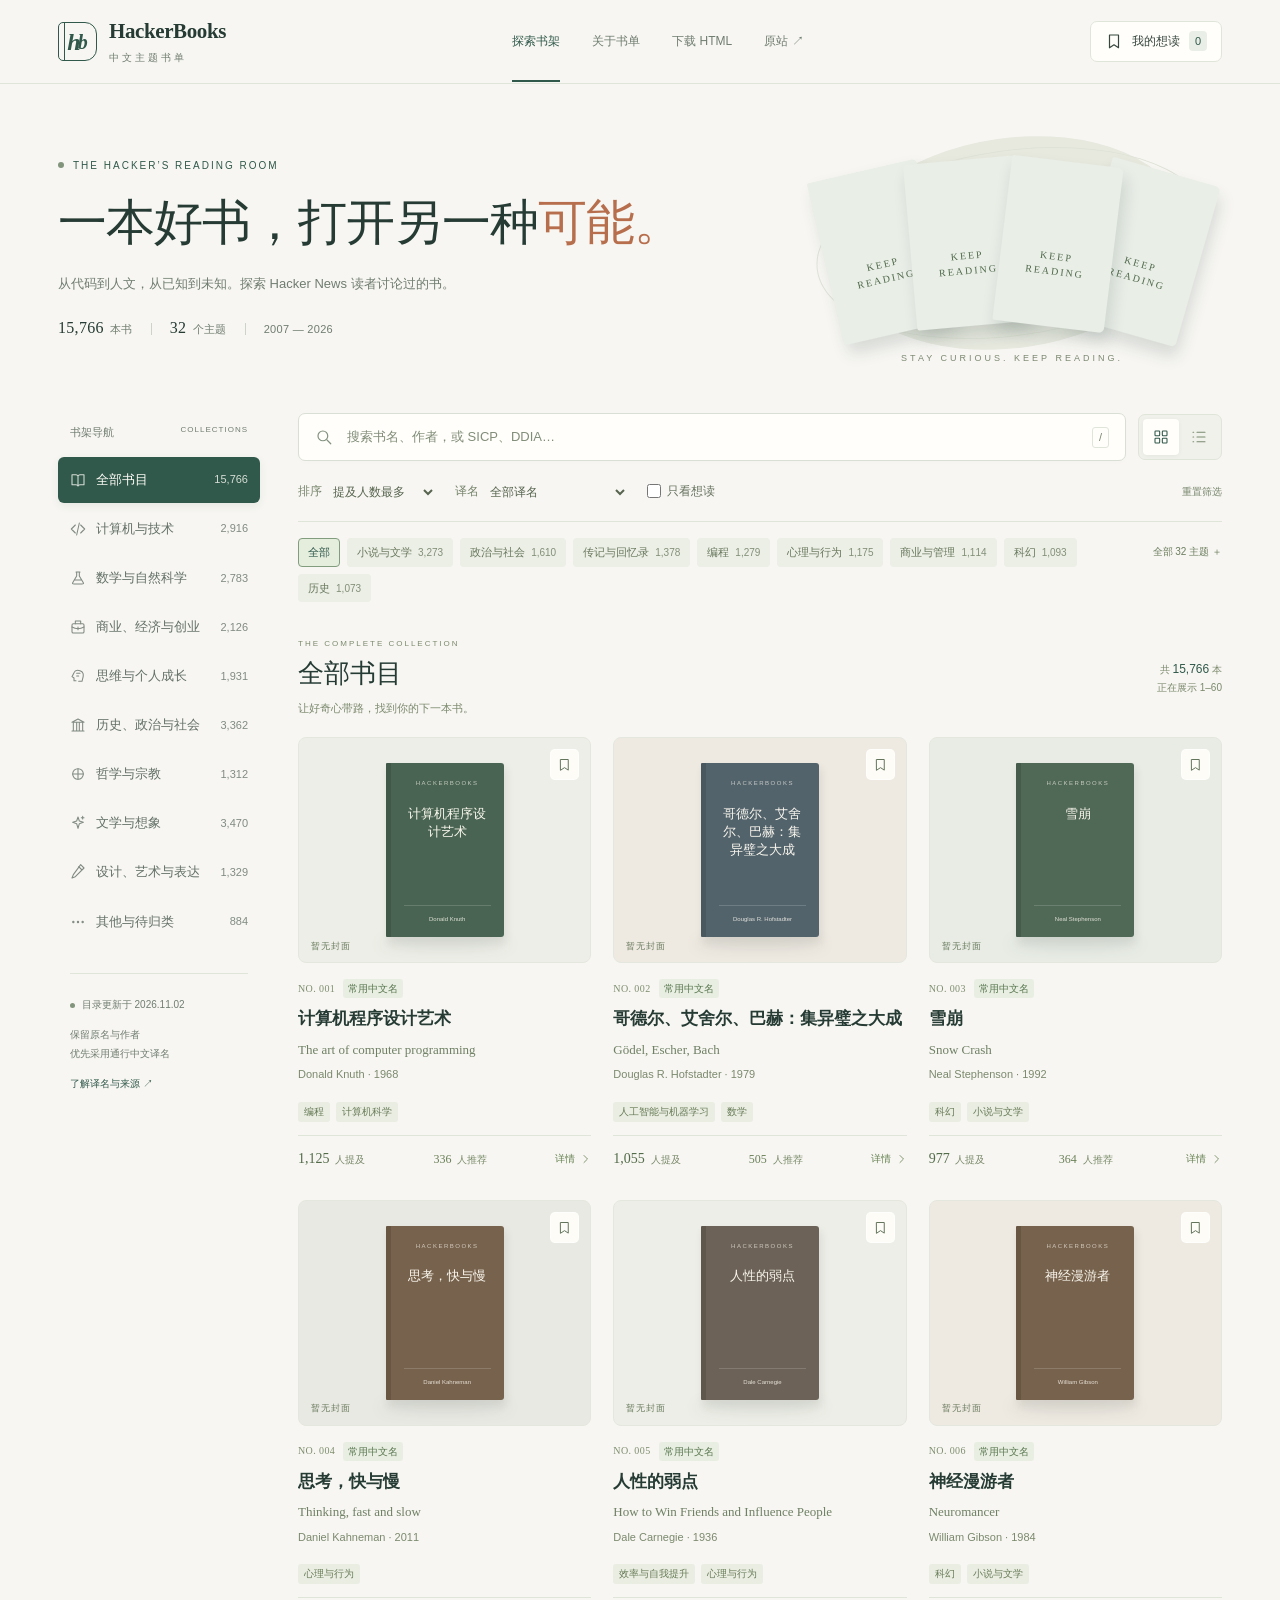
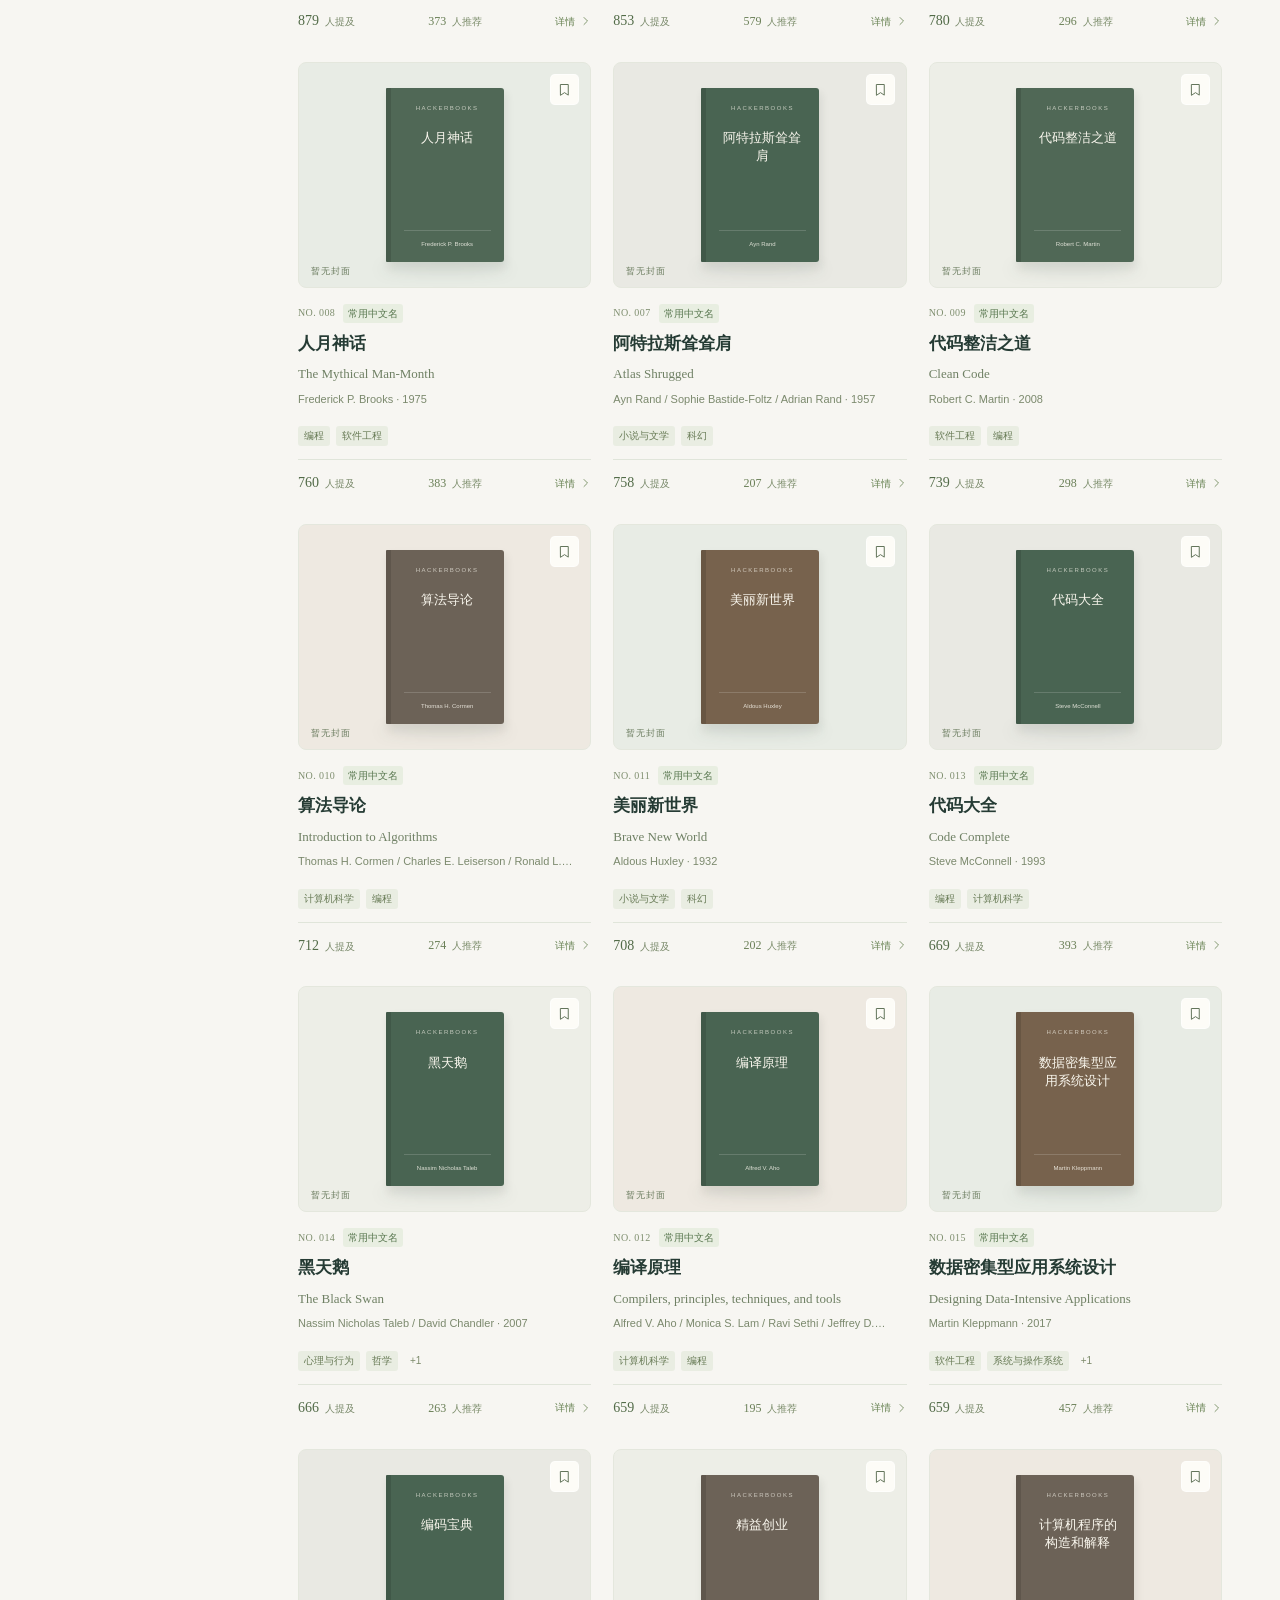
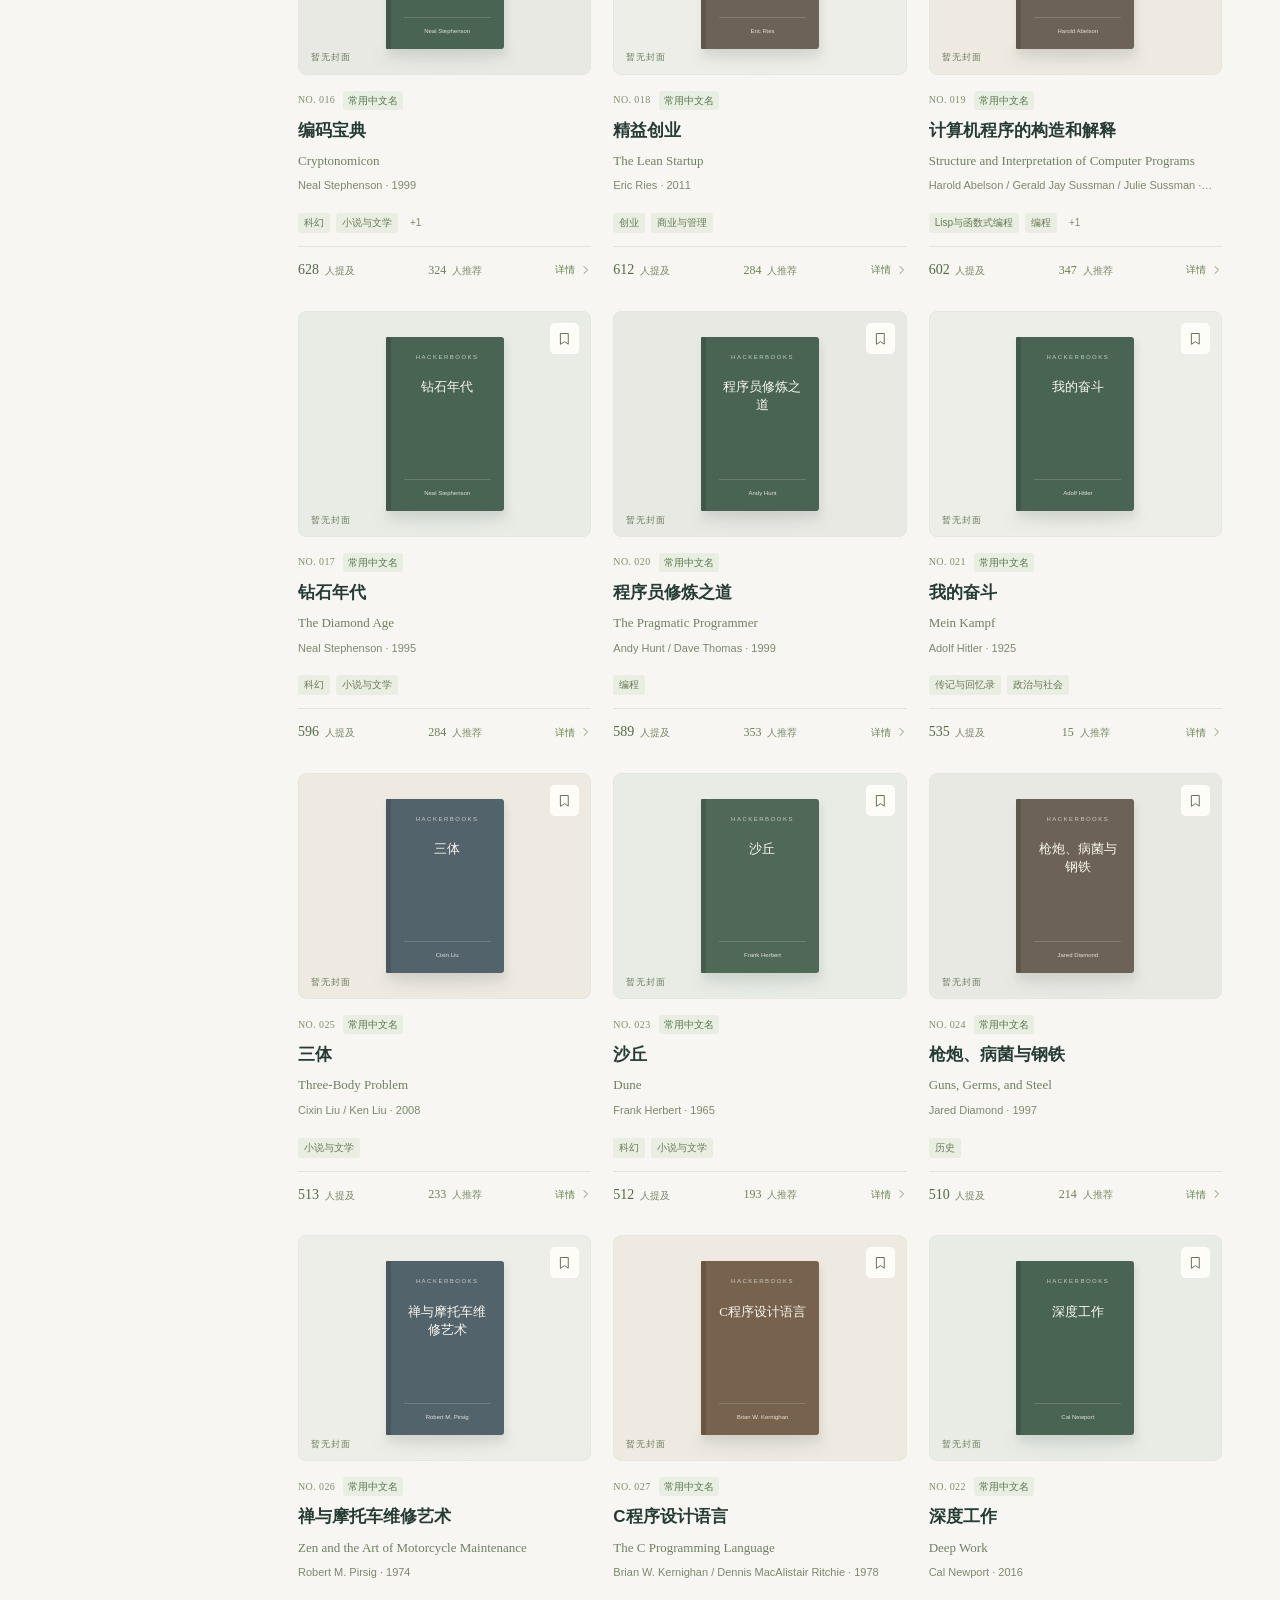
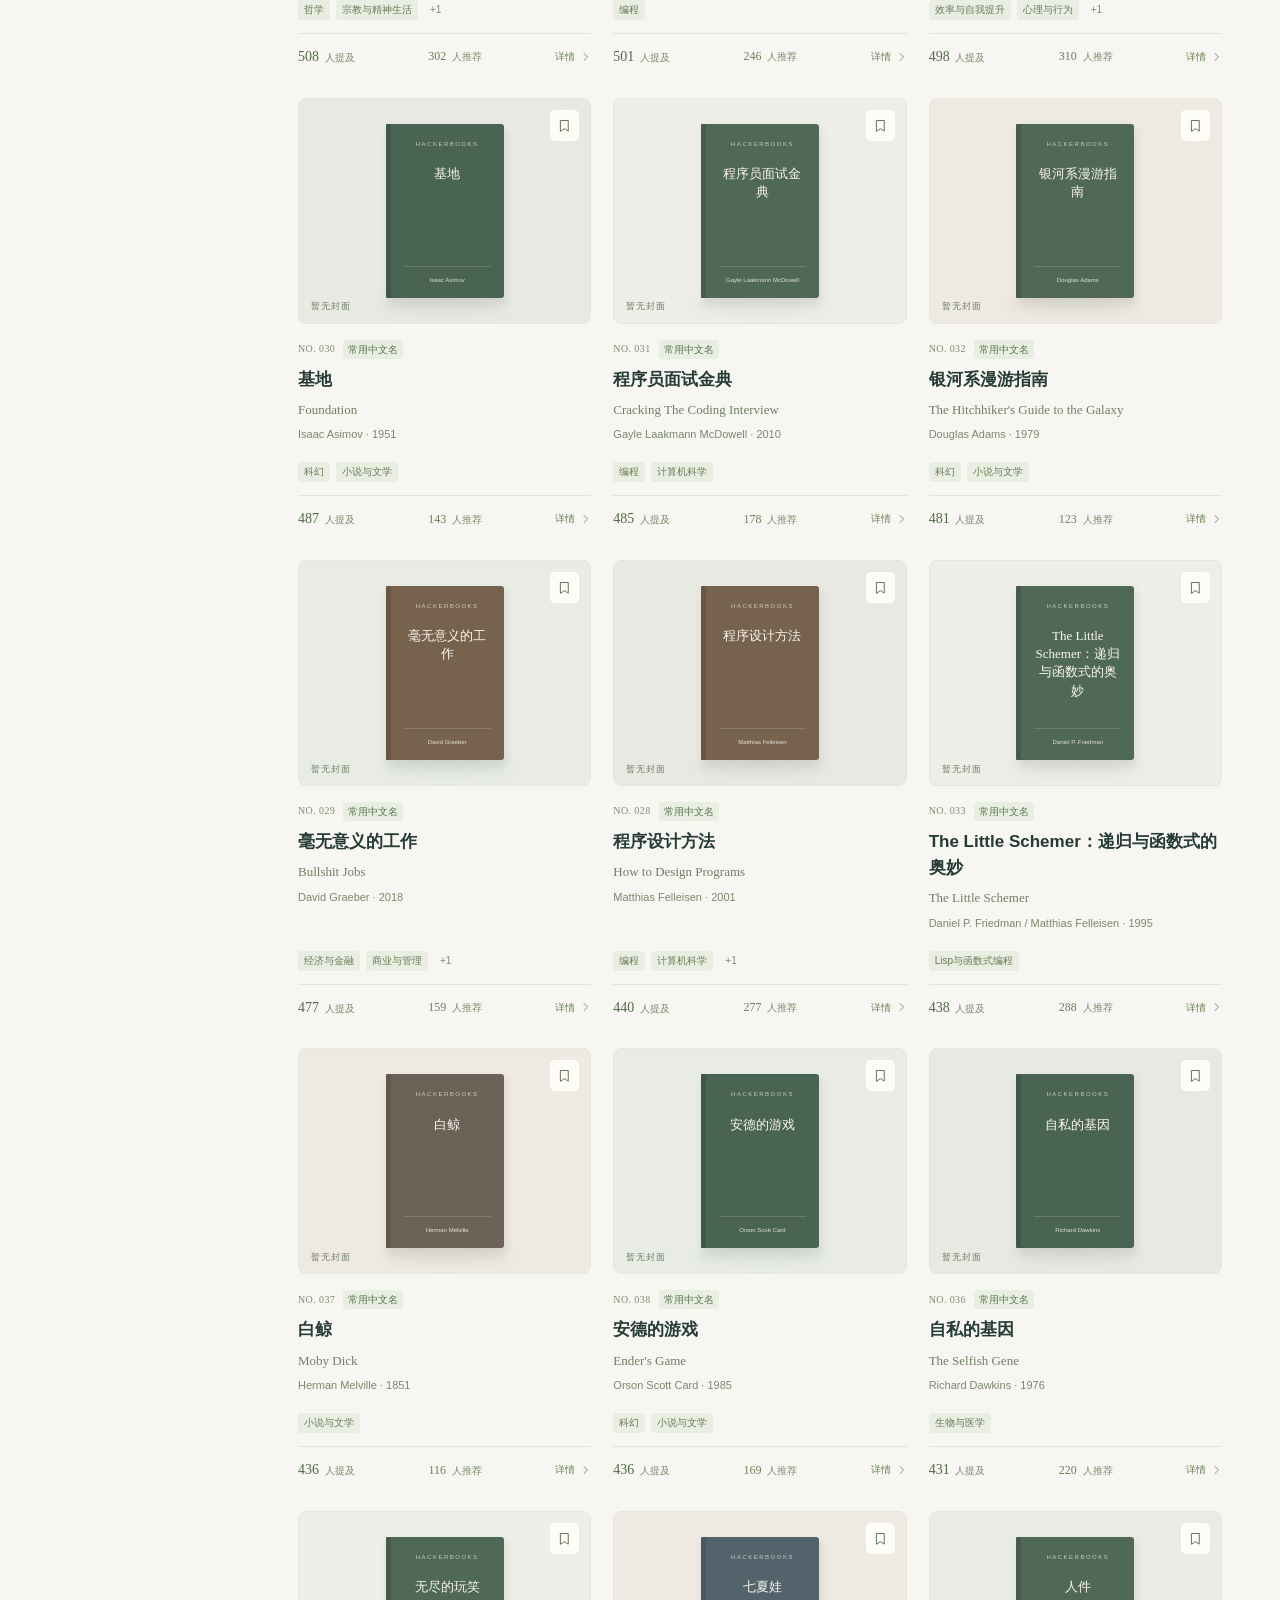
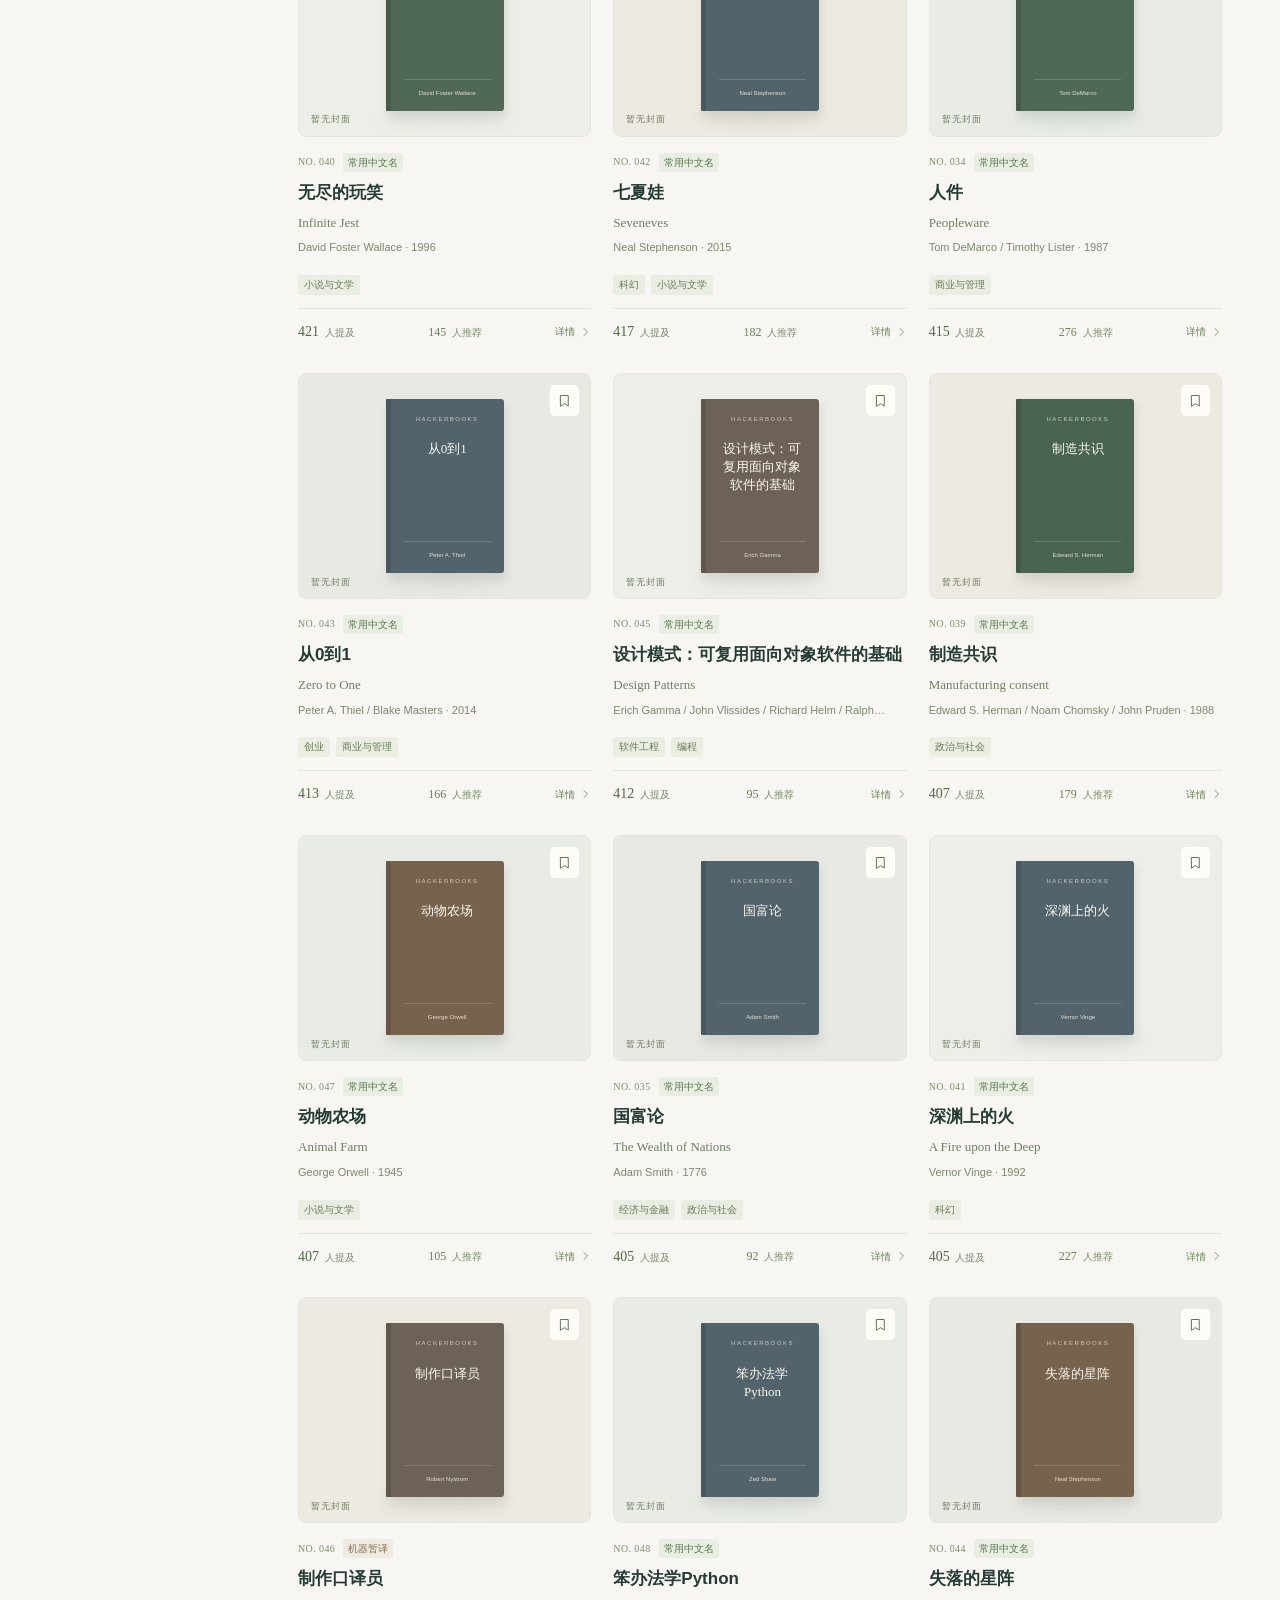
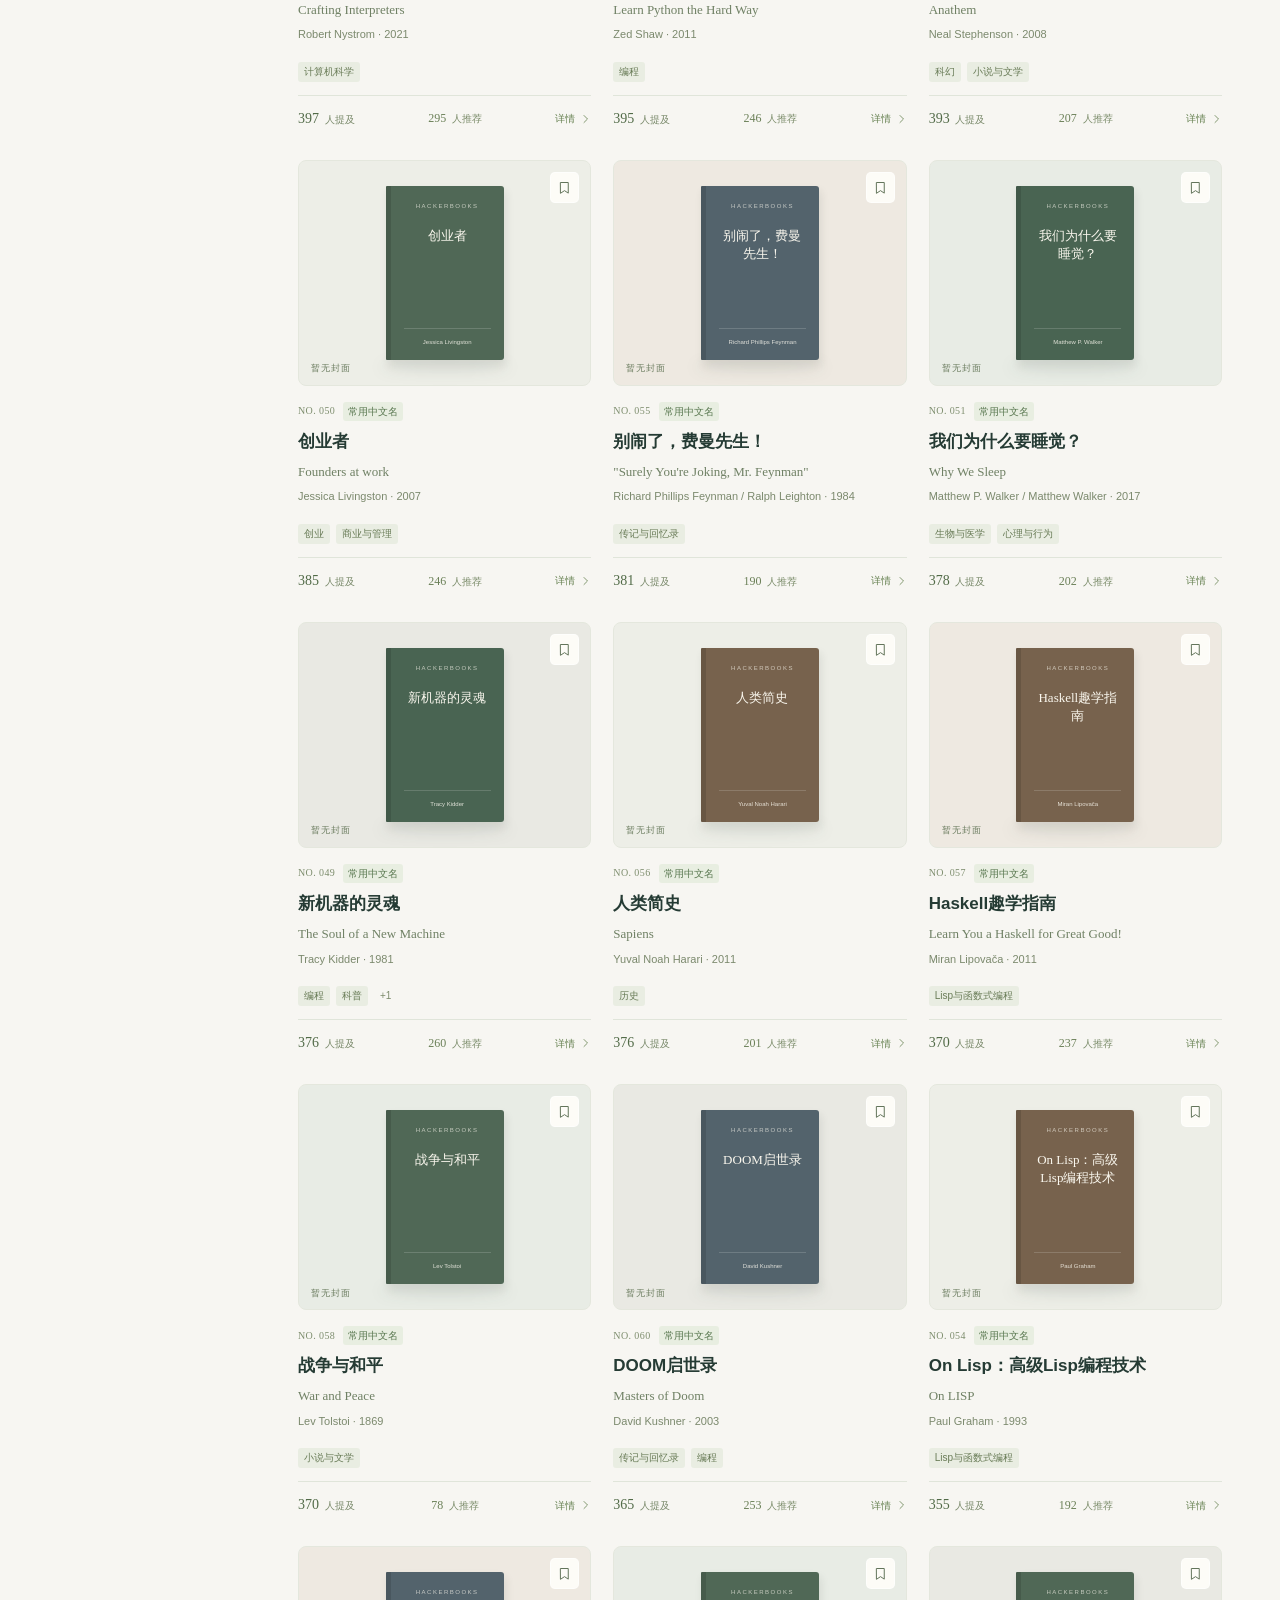
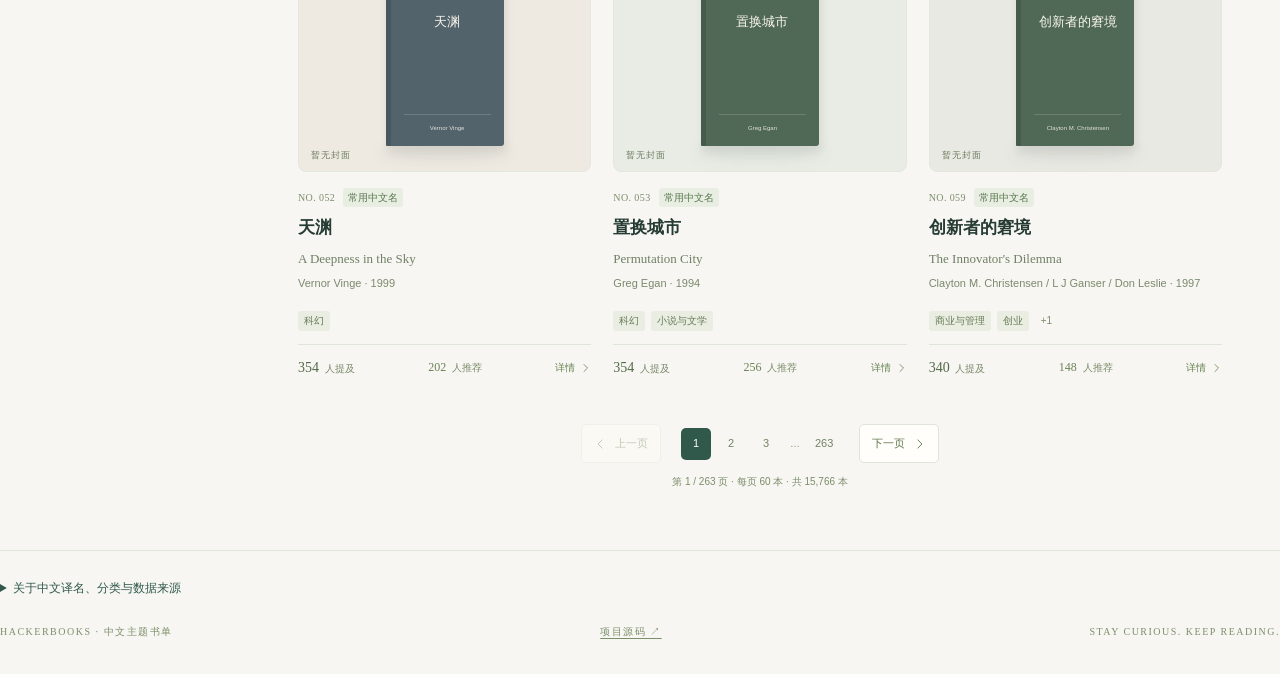
==== docs/index.html @ 215fb0c7 "Publish HackerBooks Chinese reading room and Pages site" ====
<!doctype html>
<html lang="zh-CN"><head><meta charset="utf-8"><meta name="viewport" content="width=device-width,initial-scale=1"><meta name="theme-color" content="#f7f6f2"><meta name="description" content="15,766 本书、32 个主题，保留原名与作者的中文书架。支持封面浏览、中英文搜索和想读清单。"><link rel="canonical" href="https://passionyoungz.github.io/HackerBooks/"><link rel="icon" href="./assets/favicon.svg" type="image/svg+xml"><meta property="og:type" content="website"><meta property="og:locale" content="zh_CN"><meta property="og:site_name" content="HackerBooks 中文主题书单"><meta property="og:title" content="HackerBooks · 中文主题书单"><meta property="og:description" content="从代码到人文，让好奇心带路。15,766 本书，32 个主题，原名对照、封面、搜索与想读清单。"><meta property="og:url" content="https://passionyoungz.github.io/HackerBooks/"><meta property="og:image" content="https://passionyoungz.github.io/HackerBooks/assets/cover.png"><meta property="og:image:alt" content="HackerBooks 中文主题书单：从代码到人文，让好奇心带路。"><meta name="twitter:card" content="summary_large_image"><meta name="twitter:title" content="HackerBooks · 中文主题书单"><meta name="twitter:description" content="从代码到人文，让好奇心带路。15,766 本书，32 个主题。"><meta name="twitter:image" content="https://passionyoungz.github.io/HackerBooks/assets/cover.png"><title>HackerBooks · 中文主题书单</title><style>:root{color-scheme:light;--paper:#f7f6f2;--surface:#fffefa;--ink:#253b34;--text:#37463f;--muted:#707d70;--line:#e0e5da;--green:#30594b;--soft:#e9eee7;--accent:#b76e4c;--serif:Georgia,"Noto Serif SC","Songti SC","SimSun",serif;--sans:"Segoe UI","Microsoft YaHei","PingFang SC",sans-serif}*{box-sizing:border-box}html{scroll-padding-top:100px;scroll-behavior:smooth}body{margin:0;background:var(--paper);color:var(--text);font:14px/1.7 var(--sans);-webkit-font-smoothing:antialiased}button,input,select{font:inherit}button{cursor:pointer;color:inherit}button,a,input,select{touch-action:manipulation}button:focus-visible,a:focus-visible,input:focus-visible,select:focus-visible,summary:focus-visible{outline:3px solid #b17950;outline-offset:4px}button:disabled{cursor:default}a{color:inherit;text-decoration:none}a:hover{color:var(--accent)}svg{width:18px;height:18px;fill:none;stroke:currentColor;stroke-width:1.6;stroke-linecap:round;stroke-linejoin:round;display:block}.sr,.skip:not(:focus){position:absolute;width:1px;height:1px;overflow:hidden;clip:rect(0,0,0,0)}.skip:focus{position:fixed;top:10px;left:10px;background:var(--surface);padding:12px;z-index:30}[hidden],.hidden{display:none!important}.topbar{height:84px;border-bottom:1px solid var(--line);background:#f7f6f2f2;position:sticky;top:0;z-index:10;backdrop-filter:blur(14px)}.topbar-inner{max-width:1500px;padding:0 58px;height:100%;margin:auto;display:flex;align-items:center;justify-content:space-between;gap:24px}.brand{display:flex;align-items:center;gap:12px;color:var(--ink);font:600 21px/1.2 Georgia,serif;letter-spacing:-.4px}.brand small{display:block;font:10px/1.2 var(--sans);letter-spacing:3px;color:var(--muted);margin-top:7px}.brand-mark{height:39px;width:39px;border:1.5px solid var(--green);border-radius:5px 12px 12px 5px;display:grid;place-content:center;position:relative;font-size:24px;font-style:italic;letter-spacing:-5px;padding-right:5px;color:var(--green)}.brand-mark span{font-size:20px}.brand-mark:before{content:"";position:absolute;left:5px;top:0;height:100%;border-left:1px solid var(--green)}.header-links{display:flex;gap:32px;font-size:12px;align-self:stretch;align-items:center;color:var(--muted)}.header-links a{position:relative}.nav-current{color:var(--green)}.nav-current:after{content:"";height:2px;background:var(--green);position:absolute;bottom:-30px;left:0;right:0}.reading-button{display:flex;align-items:center;gap:9px;border:1px solid var(--line);border-radius:7px;padding:9px 14px;background:var(--surface);font-size:12px;white-space:nowrap}.reading-button>span:last-child{color:var(--green);background:var(--soft);padding:0 6px;border-radius:4px;font:11px/20px var(--sans)}.reading-button[aria-pressed=true]{background:var(--soft);border-color:#a8baab}.hero{max-width:1500px;margin:auto;padding:46px 58px 40px;display:grid;grid-template-columns:1fr 420px;gap:28px;align-items:center;overflow:hidden}.eyebrow{display:flex;align-items:center;gap:9px;color:var(--green);font-size:10px;letter-spacing:2px}.live-dot,.small-dot{display:inline-block;width:6px;height:6px;background:#82947b;border-radius:100%}h1{font:400 clamp(38px,3.8vw,56px)/1.25 var(--serif);letter-spacing:-1px;margin:19px 0 18px;color:var(--ink)}h1 br{display:none}h1>span{color:var(--accent)}.hero p{color:var(--muted);font-size:13px;line-height:1.9;margin:0}.mobile-break{display:none}.hero-meta{display:flex;align-items:center;gap:18px;color:var(--muted);margin-top:23px;font-size:11px;letter-spacing:.3px}.hero-meta b{font:400 16px Georgia,serif;color:var(--ink);margin-right:3px}.hero-meta i{height:12px;border-left:1px solid #cdd3c9}.hero-art{height:236px;position:relative;display:flex;align-items:center;justify-content:center;isolation:isolate;padding-bottom:10px}.art-orbit{position:absolute;width:350px;height:210px;background:#e7e9df;border-radius:50%;transform:rotate(-8deg);z-index:-2}.art-orbit:before{content:"";position:absolute;inset:12px -22px;border:1px solid #dfe3d7;border-radius:50%}.hero-volume{position:absolute;width:112px;height:166px;bottom:31px;box-shadow:4px 10px 16px #243a3426;border-radius:2px 5px 5px 2px;overflow:hidden;background:var(--soft)}.hero-volume img{width:100%;height:100%;object-fit:cover}.hero-volume:nth-last-child(4){transform:translateX(-132px) rotate(-13deg);z-index:0}.hero-volume:nth-last-child(3){transform:translateX(-46px) rotate(-5deg);z-index:2;bottom:40px}.hero-volume:nth-last-child(2){transform:translateX(46px) rotate(7deg);z-index:3;bottom:39px}.hero-volume:nth-last-child(1){transform:translateX(132px) rotate(16deg);z-index:1}.art-caption{position:absolute;bottom:0;font-size:9px;letter-spacing:3px;color:#7d8972}.library-layout{max-width:1500px;margin:auto;padding:0 58px 60px;display:grid;grid-template-columns:202px minmax(0,1fr);gap:38px}.library-layout>*{min-width:0}.sidebar{position:sticky;top:110px;align-self:start;padding-top:17px}.side-label{display:flex;justify-content:space-between;font-size:11px;color:var(--muted);margin-bottom:15px;padding:0 12px}.side-label span{font-size:8px;letter-spacing:1px}.group-btn{border:0;background:transparent;width:100%;display:flex;align-items:center;gap:10px;padding:12px;border-radius:6px;text-align:left;font-size:12px;margin:3px 0;color:#637067;transition:background .18s,color .18s}.group-btn svg{width:16px;height:16px;opacity:.8;flex-shrink:0}.group-btn span{flex:1;white-space:nowrap}.group-btn small{font-size:10px;opacity:.8}.group-btn:hover{background:#edf0e8;color:var(--green)}.group-btn[aria-pressed=true]{background:var(--green);color:#fffdf8;box-shadow:0 3px 9px #30594b15}.sidebar-bottom{margin:28px 12px 0;padding-top:22px;border-top:1px solid var(--line);font-size:10px;color:var(--muted)}.sidebar-bottom .small-dot{width:5px;height:5px;margin-right:4px}.sidebar-bottom p{margin:12px 0;line-height:1.9}.sidebar-bottom a{color:var(--green)}.toolbar{padding-top:7px}.search-row{display:flex;gap:12px;align-items:center}.search-wrap{display:flex;align-items:center;gap:12px;border:1px solid #d9dfd4;background:var(--surface);padding:0 16px;height:48px;border-radius:7px;flex:1;min-width:0;box-shadow:0 2px 6px #293b2c03}.search-wrap:focus-within{border-color:#91a790;box-shadow:0 0 0 3px #c9d6c333}.search-wrap>span{color:#82917f}.search-wrap input{width:100%;min-width:0;border:0;outline:0;background:transparent;color:var(--ink);font-size:13px}.search-wrap input::placeholder{color:#818d78}.search-wrap kbd{padding:0 6px;border:1px solid var(--line);border-radius:3px;font:11px/19px var(--sans);color:#78866d}.view-switch{border:1px solid var(--line);padding:4px;border-radius:7px;display:flex;background:#f0f1eb;gap:2px;flex-shrink:0}.view-switch button{width:36px;height:36px;border:0;border-radius:4px;display:grid;place-items:center;background:transparent;color:#7b8970}.view-switch button[aria-pressed=true]{background:var(--surface);color:var(--green);box-shadow:0 1px 4px #253b3410}.view-switch svg{width:16px;height:16px}.filter-row{display:flex;gap:19px;align-items:center;flex-wrap:wrap;padding:16px 0 15px;border-bottom:1px solid var(--line)}.select-wrap{display:flex;gap:7px;align-items:center;font-size:11px;color:#76846b}.select-wrap select{max-width:220px;border:0;background:transparent;color:#57654f;padding:5px 15px 5px 0;font-size:11px;cursor:pointer}.saved-filter{font-size:11px;display:flex;align-items:center;gap:6px;cursor:pointer;color:#66725e}.saved-filter input{width:14px;height:14px;accent-color:var(--green);margin:0}.reset{margin-left:auto;font-size:10px;color:#77866c;border:0;background:transparent;padding:6px 0}.topic-bar{display:flex;align-items:start;gap:10px;padding:16px 0 6px}.topics{display:flex;gap:7px;flex-wrap:wrap;flex:1;min-width:0}.chip{border:1px solid transparent;background:#ecefe6;border-radius:4px;padding:4px 9px;white-space:nowrap;font-size:10px;color:#69785d;transition:background .15s}.chip span{font-size:9px;margin-left:3px;opacity:.8}.chip:hover{background:#e0e6d9;color:var(--green)}.chip[aria-pressed=true]{border-color:#829c7e;background:#e5eddd;color:var(--green)}.expand-topics{font-size:10px;color:#6b7d5d;white-space:nowrap;border:0;background:transparent;flex-shrink:0;padding:5px 0}.section-head{display:flex;align-items:center;justify-content:space-between;gap:18px;padding:29px 0 20px}.section-kicker{font-size:8px;letter-spacing:2px;color:#7c8b6e;margin-bottom:6px}.section-head h2{font:400 26px/1.3 var(--serif);color:var(--ink);margin:0}.section-head p{font-size:11px;color:#7b896d;margin:8px 0 0}.result-meta{font-size:10px;color:#7b896c;text-align:right}.result-meta b{font-weight:500;color:var(--green);font-size:12px}.grid{display:grid;grid-template-columns:repeat(3,minmax(0,1fr));gap:29px 22px}.book{min-width:0;display:flex;flex-direction:column;position:relative}.cover-stage{height:226px;background:#edeee7;border:1px solid #e4e7dd;border-radius:8px;position:relative;display:grid;place-items:center;margin-bottom:16px;isolation:isolate;overflow:hidden}.book:nth-child(4n+2) .cover-stage{background:#eee9e1}.book:nth-child(4n+3) .cover-stage{background:#e8ece5}.book:nth-child(4n) .cover-stage{background:#e9e9e3}.cover-stage:after{content:"";position:absolute;width:130px;height:8px;bottom:14px;background:#243b3420;filter:blur(7px);border-radius:100%;z-index:-1}.cover-open{width:100%;height:100%;display:grid;place-items:center;border:0;background:transparent;padding:23px;position:relative}.cover-frame{display:block;height:180px;max-width:145px;position:relative;transition:transform .24s ease;filter:drop-shadow(3px 6px 4px #202d332a)}.cover-frame img{display:block;height:100%;max-width:100%;width:auto;object-fit:contain;border-radius:1px 3px 3px 1px}.cover-open:hover .cover-frame{transform:translateY(-5px) rotate(-2deg)}.cover-open:focus-visible{outline-offset:-5px}.cover-missing{width:118px;height:174px;border-radius:1px 3px 3px 1px;background:var(--cover-color,#496452);color:#faf7ee;display:flex;flex-direction:column;padding:17px 13px 13px;border-left:5px solid #00000020;box-shadow:2px 5px 8px #23322b1a}.cover-missing:before{content:"HACKERBOOKS";font:6px/1.2 var(--sans);letter-spacing:1.5px;opacity:.7}.cover-missing strong{font:400 13px/1.4 var(--serif);overflow-wrap:anywhere;display:-webkit-box;-webkit-box-orient:vertical;-webkit-line-clamp:5;overflow:hidden;margin-top:17px}.cover-missing span{font-size:6px;line-height:1.5;margin-top:auto;padding-top:9px;border-top:1px solid #ffffff30;display:-webkit-box;-webkit-box-orient:vertical;-webkit-line-clamp:2;overflow:hidden;opacity:.85}.placeholder-label{position:absolute;left:12px;bottom:8px;color:#6b7c5f;font-size:9px;letter-spacing:1px}.save{position:absolute;top:11px;right:11px;width:29px;height:31px;border:1px solid #ffffff90;border-radius:5px;display:grid;place-items:center;background:#fffefae0;color:#63755b;z-index:2;transition:background .15s,transform .15s}.save:hover{background:var(--surface);transform:translateY(-1px)}.save svg{width:15px;height:15px}.save[aria-pressed=true]{background:var(--green);border-color:var(--green);color:#fff}.save[aria-pressed=true] svg{fill:currentColor;fill-opacity:.25}.book-top{display:flex;align-items:center;gap:8px;margin-bottom:8px;min-height:19px}.rank{font:10px/1 Georgia,serif;color:#7e8e6e;letter-spacing:.4px}.status{font-size:9px;color:#58774f;padding:1px 5px;background:#e8eee1;border-radius:3px}.status.machine{color:#89734f;background:#efebe2}.status.retained{background:#e8e9e4;color:#738361}.book h3{font-size:16px;line-height:1.55;margin:0 0 7px;font-weight:600;color:var(--ink)}.title-button{padding:0;border:0;background:transparent;color:inherit;text-align:left;display:-webkit-box;-webkit-box-orient:vertical;-webkit-line-clamp:2;overflow:hidden;font:inherit;line-height:inherit}.title-button:hover{color:var(--accent)}.original{font:12px/1.5 Georgia,serif;color:#6f8064;display:-webkit-box;-webkit-box-orient:vertical;-webkit-line-clamp:2;overflow:hidden;margin:0 0 7px;overflow-wrap:anywhere}.author{font-size:10px;line-height:1.6;color:#7b896d;display:-webkit-box;-webkit-box-orient:vertical;-webkit-line-clamp:1;overflow:hidden;margin:0 0 11px;overflow-wrap:anywhere}.book-copy{display:flex;flex-direction:column;flex:1;min-width:0}.btags{display:flex;gap:6px;flex-wrap:wrap;margin-top:auto;padding-top:7px;padding-bottom:13px}.tag{font-size:9px;border:0;padding:1px 6px;background:#e9ede2;color:#687b56;border-radius:3px;line-height:1.8}.tag:hover{background:#dfe7d6;color:var(--green)}.tag.more{background:transparent;color:#7d8b6c}.stats{display:flex;gap:12px;align-items:center;justify-content:space-between;border-top:1px solid var(--line);padding-top:11px;font-size:9px;color:#79896a}.stats strong{font-family:Georgia,serif;font-size:13px;font-weight:400;color:#526b48;margin-right:3px}.stats .rec{font-size:9px;color:#7b8c6a;white-space:nowrap}.stats .rec strong{font-size:11px;color:#6c8159}.detail-link{border:0;background:transparent;font-size:10px;color:#658050;padding:0;display:flex;align-items:center;gap:4px}.detail-link svg{width:12px;height:12px}.list-mode{grid-template-columns:1fr;gap:0}.list-mode .book{display:grid;grid-template-columns:100px minmax(0,1fr);gap:24px;padding:22px 0;border-bottom:1px solid var(--line)}.list-mode .cover-stage{height:144px;margin:0}.list-mode .cover-frame{height:112px;max-width:77px}.list-mode .cover-open{padding:15px}.list-mode .cover-missing{height:112px;width:76px;padding:10px 8px;border-left-width:3px}.list-mode .cover-missing strong{font-size:9px;-webkit-line-clamp:4;margin-top:9px}.list-mode .cover-missing:before{font-size:4px}.list-mode .cover-missing span{font-size:4px}.list-mode .placeholder-label{font-size:6px;left:5px;bottom:3px}.list-mode .save{top:5px;right:5px;width:24px;height:25px}.list-mode h3{font-size:18px}.list-mode .original{-webkit-line-clamp:1}.list-mode .btags{padding-top:0;padding-bottom:7px}.list-mode .stats{padding-top:7px}.list-mode .book-copy{padding:2px 0}.pagination{display:flex;align-items:center;justify-content:center;gap:20px;margin:45px 0 10px}.pagination>button{display:flex;align-items:center;gap:7px;border:1px solid var(--line);border-radius:5px;background:var(--surface);padding:9px 12px;font-size:11px;color:#607650}.pagination>button:disabled{opacity:.35}.pagination svg{width:14px;height:14px}.page-numbers{display:flex;gap:5px;align-items:center}.page-numbers button{width:30px;height:32px;border:0;background:transparent;border-radius:5px;font-size:11px;color:#728361}.page-numbers button[aria-current=page]{background:var(--green);color:var(--surface)}.page-numbers>span{color:#8a9978;font-size:10px;padding:0 4px}.page-footnote{text-align:center;font-size:10px;color:#7c8d6b;margin:0}.empty{grid-column:1/-1;text-align:center;padding:75px 20px;color:var(--muted)}.empty svg{width:32px;height:32px;margin:auto;color:#859c73}.empty h3{font:400 23px/1.5 var(--serif);margin:20px 0 8px;color:var(--green)}.empty p{font-size:12px}.empty button{border:1px solid var(--line);background:var(--surface);border-radius:5px;padding:9px 18px;color:var(--green);font-size:12px;margin-top:10px}footer{border-top:1px solid var(--line);max-width:1384px;margin:auto;padding:27px 0 35px;color:#6c7e5c;font-size:11px}footer summary{color:var(--green);font-size:12px;cursor:pointer}footer p,footer li{max-width:1080px;line-height:1.9}footer a{text-decoration:underline;text-underline-offset:3px}.footer-actions{display:flex;gap:9px;flex-wrap:wrap;margin-top:20px}.utility{border:1px solid var(--line);background:transparent;padding:7px 12px;border-radius:5px;font-size:11px;color:var(--green)}.footer-actions label{cursor:pointer}.to-top{position:fixed;right:23px;bottom:25px;background:var(--surface);border:1px solid var(--line);color:var(--green);height:38px;width:38px;border-radius:50%;z-index:8;box-shadow:0 3px 12px #253b340a}.toast{position:fixed;bottom:25px;left:50%;transform:translateX(-50%);background:var(--green);color:#fffdf7;padding:12px 20px;border-radius:7px;font-size:12px;z-index:50;max-width:calc(100% - 32px);box-shadow:0 4px 18px #253b3420}dialog{padding:0;width:760px;max-width:calc(100% - 36px);max-height:calc(100dvh - 64px);border:1px solid var(--line);border-radius:13px;background:var(--surface);color:var(--text);box-shadow:0 25px 90px #172e3430;overflow:auto}dialog::backdrop{background:#18372f75;backdrop-filter:blur(4px)}.close-dialog{position:sticky;top:15px;float:right;margin:15px 15px -47px 0;background:#f7f6f2ed;border:1px solid var(--line);color:#6b805b;border-radius:50%;width:32px;height:32px;font-size:23px;line-height:1;z-index:2}.detail-layout{display:grid;grid-template-columns:225px minmax(0,1fr);gap:32px;padding:45px 36px}.detail-art{background:#eef0e8;min-height:300px;border-radius:7px;display:grid;place-items:center;align-self:start;padding:26px;position:relative}.detail-art .cover-frame{height:245px;max-width:180px}.detail-art .cover-missing{width:166px;height:243px;padding:22px}.detail-art .cover-missing strong{font-size:18px}.detail-body{min-width:0}.detail-body h2{font:400 25px/1.5 var(--serif);margin:12px 0;color:var(--ink);overflow-wrap:anywhere}.detail-body .original{display:block;font-size:14px;margin-bottom:12px}.detail-body .author{display:block;font-size:11px}.detail-body .btags{margin-top:16px}.detail-alias,.detail-note,.cover-note{font-size:11px;color:#718361;margin:15px 0;line-height:1.9}.detail-note{color:#927045}.detail-stats{padding:14px 0;border-top:1px solid var(--line);font-size:11px;color:#6f835e}.detail-stats strong{color:var(--green);font-size:17px;font-weight:500}.detail-actions{display:flex;gap:9px;flex-wrap:wrap;margin-top:8px}.detail-actions a,.detail-save{display:inline-flex;align-items:center;gap:7px;border:1px solid var(--line);border-radius:5px;padding:8px 11px;font-size:11px}.detail-save{background:var(--green);color:var(--surface);border-color:var(--green)}.detail-save svg{width:14px;height:14px}.cover-note{font-size:10px;padding-top:13px;border-top:1px solid var(--line)}.footer-signature{display:flex;justify-content:space-between;margin-top:25px;font:10px/1.5 Georgia,serif;letter-spacing:1.5px;color:#7c8f6b}
@media(min-width:1650px){.grid{grid-template-columns:repeat(4,minmax(0,1fr))}}@media(max-width:1200px){.topbar-inner,.hero{padding-left:36px;padding-right:36px}.library-layout{padding-left:36px;padding-right:36px;grid-template-columns:180px minmax(0,1fr);gap:28px}.hero{grid-template-columns:1fr 350px;gap:15px}h1 br{display:block}.hero-art{transform:scale(.9);transform-origin:right center}.grid{gap:25px 18px}.cover-stage{height:208px}.cover-frame{height:166px}.cover-missing{height:163px;width:110px}.book h3{font-size:15px}.group-btn{font-size:11px;padding:11px 9px;gap:8px}.header-links{gap:23px}footer{margin-left:36px;margin-right:36px}}@media(max-width:1000px){.grid{grid-template-columns:repeat(2,minmax(0,1fr))}.cover-stage{height:235px}.cover-frame{height:190px}.cover-missing{height:187px;width:128px}.filter-row{gap:9px 16px}.reset{margin-left:0}.hero{padding-top:32px;padding-bottom:32px}.hero-art{transform:scale(.82)}.hero-meta{gap:12px}.header-links{display:none}}@media(max-width:760px){.topbar{height:70px}.topbar-inner{padding:0 22px}.brand{font-size:19px}.brand-mark{width:33px;height:34px}.brand small{font-size:8px;letter-spacing:2px}.reading-button{font-size:11px;padding:8px 10px;gap:6px}.reading-button svg{width:15px;height:15px}.hero{padding:31px 22px 28px;grid-template-columns:minmax(0,1fr) 190px;gap:0}h1{font-size:36px;line-height:1.35;margin-top:15px;letter-spacing:-.6px}.eyebrow{font-size:8px;letter-spacing:1.4px}.hero p{font-size:11px}.hero-art{height:200px;transform:scale(.56);transform-origin:center center;margin:0 -55px 0 -30px}.hero-meta{font-size:9px;gap:10px;white-space:nowrap;margin-top:18px}.hero-meta b{font-size:13px}.hero-meta span:last-child,.hero-meta i:last-of-type{display:none}.hero-copy{position:relative;z-index:1}.library-layout{display:block;padding:0 22px 35px}.sidebar{position:static;padding:0}.side-label,.sidebar-bottom{display:none}.group-nav{display:flex;gap:7px;overflow-x:auto;margin:0 -22px;padding:0 22px 15px;scrollbar-width:thin}.group-btn{width:auto;flex-shrink:0;background:#eeefe8;margin:0;border:1px solid transparent;padding:8px 11px;border-radius:5px;gap:6px;font-size:11px}.group-btn svg{display:none}.group-btn small{font-size:9px}.toolbar{padding-top:5px}.search-wrap{height:46px;padding:0 12px}.search-wrap input{font-size:14px}.search-wrap kbd{display:none}.view-switch button{width:31px;height:32px}.view-switch{padding:3px}.filter-row{padding:12px 0;gap:5px 15px}.select-wrap,.select-wrap select,.saved-filter{font-size:10px}.select-wrap select{max-width:150px;padding-right:5px}.reset{margin-left:auto}.topic-bar{padding-top:12px}.topics{flex-wrap:nowrap;overflow-x:auto;scrollbar-width:thin;padding-bottom:6px}.topics.expanded{flex-wrap:wrap;overflow:visible}.chip{flex-shrink:0}.expand-topics{font-size:9px;padding-top:5px}.section-head{padding:24px 0 18px}.section-head h2{font-size:24px}.section-kicker{font-size:7px}.section-head p{font-size:10px}.result-meta{font-size:9px}.grid{gap:25px 16px}.cover-stage{height:215px}.cover-frame{height:172px;max-width:130px}.cover-missing{height:170px;width:115px}.book h3{font-size:15px}.original{font-size:11px}.author{font-size:10px}.stats{gap:5px}.stats .rec{display:none}.pagination{gap:10px;margin-top:32px}.page-numbers{gap:2px}.page-numbers button{width:25px}.pagination>button{padding:8px;font-size:10px}.pagination svg{width:12px}footer{margin:0 22px;font-size:11px;padding-top:22px}.detail-layout{grid-template-columns:160px minmax(0,1fr);gap:22px;padding:42px 25px 25px}.detail-art{padding:20px;min-height:232px}.detail-art .cover-frame{height:192px;max-width:125px}.detail-art .cover-missing{width:125px;height:188px;padding:17px}.detail-art .cover-missing strong{font-size:15px}.detail-body h2{font-size:23px}.list-mode .book{grid-template-columns:90px minmax(0,1fr);gap:18px}.list-mode h3{font-size:16px}.list-mode .cover-stage{height:135px}.list-mode .cover-frame{height:107px;max-width:73px}}
@media(max-width:450px){.hero{grid-template-columns:minmax(0,1fr) 115px;padding-top:26px;padding-bottom:25px}.hero-art{transform:scale(.43);margin-left:-65px;margin-right:-70px;height:190px}.hero-copy{margin-right:-30px}.hero h1{font-size:33px}.eyebrow{font-size:7px;letter-spacing:1px}.hero p{font-size:11px;max-width:220px}.mobile-break{display:block}.hero-meta{font-size:10px;gap:9px}.brand{font-size:17px;gap:8px}.brand small{letter-spacing:1.5px}.topbar-inner{gap:10px}.reading-button{font-size:10px}.grid{gap:23px 13px}.cover-stage{height:190px;border-radius:6px;margin-bottom:12px}.cover-open{padding:18px}.cover-frame{height:151px;max-width:110px}.cover-missing{height:148px;width:100px;padding:14px 11px}.cover-missing strong{font-size:12px;margin-top:13px}.cover-missing span{font-size:5px}.cover-missing:before{font-size:5px}.save{top:8px;right:8px;width:26px;height:28px}.book h3{font-size:14px;margin-bottom:5px}.book-top{gap:5px;margin-bottom:7px;flex-wrap:wrap}.status{font-size:9px}.original{font-size:11px;margin-bottom:6px}.author{font-size:10px}.rank{font-size:9px}.btags{gap:4px;padding-bottom:9px}.tag{font-size:9px;padding-left:5px;padding-right:5px}.stats{font-size:9px;flex-wrap:wrap}.stats strong{font-size:12px}.detail-link{font-size:10px}.detail-link svg{width:10px}.section-head p{max-width:225px}.section-head{gap:10px}.filter-row{gap:3px 9px}.select-wrap{gap:3px}.select-wrap select{max-width:140px}.reset{font-size:10px}.saved-filter{font-size:10px;gap:4px}.search-row{gap:8px}.search-wrap{gap:8px}.search-wrap input{font-size:12px}.view-switch button{width:27px}.pagination>button span:not([data-icon]){display:none}.page-numbers button{width:27px}.detail-layout{display:block;padding:46px 24px 25px}.detail-art{width:180px;min-height:240px;margin:0 auto 25px;padding:22px}.detail-art .cover-frame{height:202px;max-width:139px}.detail-body h2{font-size:24px}.detail-body .btags{margin-top:13px}.list-mode .book{grid-template-columns:80px minmax(0,1fr);gap:16px}.list-mode .cover-stage{height:126px}.list-mode .cover-frame{height:100px;max-width:66px}.list-mode .cover-open{padding:12px}.list-mode h3{font-size:15px}.list-mode .save{width:21px;height:23px}.list-mode .save svg{width:12px;height:12px}.list-mode .book-top{margin-bottom:4px}.list-mode .original{font-size:11px}.list-mode .btags{padding-bottom:6px}}@media(max-width:350px){.hero-art{display:none}.hero{display:block}.hero h1 br{display:none}.hero h1{font-size:33px}.hero-copy{margin:0}.hero p{max-width:100%}.mobile-break{display:none}.hero-meta span:last-child,.hero-meta i:last-of-type{display:block}.cover-stage{height:165px}.cover-frame{height:132px;max-width:94px}.cover-missing{height:130px;width:88px}.cover-missing strong{font-size:10px}.reading-button{padding:7px}.reading-button svg{display:none}.topbar-inner,.hero{padding-left:18px;padding-right:18px}.library-layout{padding-left:18px;padding-right:18px}.result-meta{max-width:70px}.group-nav{margin-left:-18px;margin-right:-18px;padding-left:18px;padding-right:18px}.stats .detail-link{display:none}.grid{gap:24px 10px}}@media(prefers-reduced-motion:reduce){html{scroll-behavior:auto}*,*:before,*:after{transition:none!important}}@media print{.topbar,.hero-art,.sidebar,.toolbar,.pagination,.page-footnote,.footer-actions,.save,.detail-link,.to-top,dialog{display:none!important}.hero,.library-layout{display:block;padding:15px 0;max-width:100%}.hero h1{font-size:30px}.grid{grid-template-columns:repeat(3,minmax(0,1fr));gap:20px}.book{break-inside:avoid}.cover-stage{height:185px}.cover-frame{height:155px}.hero-meta{margin-top:10px}.section-head{padding-top:0}body{background:white}footer{margin:0;font-size:9px}.cover-stage,.status,.chip{print-color-adjust:exact}}

/* Final typography and narrow-screen refinements. */
.brand-mark{display:flex;align-items:center;justify-content:center;line-height:1;letter-spacing:-3px;padding-right:3px}
.book h3{font-size:17px}.original{font-size:13px}.author{font-size:11px}.status{font-size:10px}.tag{font-size:10px}.stats{font-size:10px}.stats strong{font-size:14px}.stats .rec{font-size:10px}.stats .rec strong{font-size:12px}.chip{font-size:11px}.chip span{font-size:10px}.select-wrap,.select-wrap select,.saved-filter{font-size:12px}.group-btn{font-size:13px}.group-btn small{font-size:11px}
.hero-cover-unavailable:after{content:"KEEP READING";font:10px/1.5 Georgia,serif;letter-spacing:2px;color:#50694b;display:grid;place-content:center;height:100%;text-align:center;padding:20px}
@media(max-width:1000px){.group-btn{font-size:12px}}
@media(max-width:760px){.group-btn{font-size:11px}.group-btn small{font-size:10px}.book h3{font-size:16px}.original{font-size:12px}.author{font-size:11px}.select-wrap,.select-wrap select,.saved-filter{font-size:11px}.chip{font-size:10px}.chip span{font-size:9px}}
@media(max-width:600px){.hero{display:block;padding-top:28px;padding-bottom:28px}.hero-art{display:none}.hero-copy{margin:0}.hero p{max-width:none;font-size:12px}.mobile-break{display:none}.hero h1{font-size:36px}.hero h1 br{display:block}.eyebrow{font-size:8px;letter-spacing:1.6px}.hero-meta{font-size:11px}.hero-meta span:last-child,.hero-meta i:last-of-type{display:block}}
@media(max-width:450px){.book h3{font-size:15px}.original{font-size:12px}.author{font-size:10px}.tag{font-size:9px}.status{font-size:9px}.stats{font-size:10px}.detail-link{font-size:10px}.select-wrap,.select-wrap select,.saved-filter{font-size:10px}}
@media(max-width:350px){.hero h1{font-size:32px}.hero p{font-size:11px}.hero-meta{font-size:10px;gap:8px}.book h3{font-size:14px}.stats{font-size:9px}.original{font-size:11px}.hero .eyebrow{font-size:7px}}

@media(max-width:600px){.mobile-break{display:block}}
@media(pointer:coarse){.save:before{content:"";position:absolute;inset:-9px}.chip,.tag{min-height:28px}.view-switch button{min-height:36px}}
</style></head><body>
<a class="skip" href="#main">跳到书目</a>
<header class="topbar"><div class="topbar-inner"><a class="brand" href="#" aria-label="HackerBooks 首页"><span class="brand-mark" aria-hidden="true">h<span>b</span></span><span>HackerBooks<small>中文主题书单</small></span></a><nav class="header-links" aria-label="页面导航"><a href="#main" class="nav-current">探索书架</a><a href="#guide">关于书单</a><a href="./index.html" download="HackerBooks中文主题书单.html">下载 HTML</a><a href="https://hackerbooks.org/#/" target="_blank" rel="noopener noreferrer">原站 ↗</a></nav><button class="reading-button" id="myReading"><span data-icon="bookmark"></span>我的想读 <span id="savedCount">0</span></button></div></header>
<section class="hero"><div class="hero-copy"><div class="eyebrow"><span class="live-dot"></span> THE HACKER’S READING ROOM</div><h1>一本好书，<br>打开另一种<span>可能。</span></h1><p>从代码到人文，从已知到未知。<br class="mobile-break">探索 Hacker News 读者讨论过的书。</p><div class="hero-meta"><span><b>15,766</b> 本书</span><i></i><span><b>32</b> 个主题</span><i></i><span>2007 — 2026</span></div></div><div class="hero-art" id="heroArt" aria-label="书架上的部分书目"><div class="art-orbit"></div><div class="art-caption">STAY CURIOUS. KEEP READING.</div></div></section>
<div class="library-layout"><aside class="sidebar"><div class="side-label">书架导航 <span>COLLECTIONS</span></div><nav id="groups" class="group-nav" aria-label="主题大类"></nav><div class="sidebar-bottom"><span class="small-dot"></span> 目录更新于 2026.11.02<p>保留原名与作者<br>优先采用通行中文译名</p><a href="#guide">了解译名与来源 ↗</a></div></aside>
<main id="main"><section class="toolbar" aria-label="书目筛选"><div class="search-row"><div class="search-wrap"><span data-icon="search"></span><label for="search" class="sr">搜索中文名、原名或作者</label><input id="search" type="search" placeholder="搜索书名、作者，或 SICP、DDIA…" autocomplete="off"><kbd aria-hidden="true">/</kbd></div><div class="view-switch" role="group" aria-label="显示方式"><button data-view="grid" aria-label="书架视图" aria-pressed="true"><span data-icon="grid"></span></button><button data-view="list" aria-label="列表视图" aria-pressed="false"><span data-icon="list"></span></button></div></div><div class="filter-row"><label class="select-wrap"><span>排序</span><select id="sort"><option value="mentions">提及人数最多</option><option value="recommended">推荐人数最多</option><option value="rank">原站综合排序</option><option value="newest">出版年份最新</option><option value="name">中文书名</option></select></label><label class="select-wrap"><span>译名</span><select id="status"><option value="all">全部译名</option><option value="known">常用名 / 中文条目名</option><option value="machine">机器暂译</option><option value="retained">保留原名</option></select></label><label class="saved-filter"><input type="checkbox" id="onlySaved"><span>只看想读</span></label><button class="reset" id="reset">重置筛选</button></div><div class="topic-bar"><div class="topics" id="topics" aria-label="细分主题"></div><button class="expand-topics" id="expandTopics" aria-expanded="false">全部主题 ＋</button></div></section>
<div class="section-head"><div><div class="section-kicker" id="sectionKicker">THE COMPLETE COLLECTION</div><h2 id="heading">全部书目</h2><p id="intro">让好奇心带路，找到你的下一本书。</p></div><div class="result-meta" id="count" aria-live="polite"></div></div>
<div class="grid" id="books"></div><nav class="pagination" aria-label="书目翻页"><button id="prev"><span data-icon="left"></span><span>上一页</span></button><div class="page-numbers" id="pageNumbers"></div><button id="next"><span>下一页</span><span data-icon="right"></span></button></nav><p class="page-footnote" id="pageInfo"></p></main></div>
<footer id="guide"><details><summary>关于中文译名、分类与数据来源</summary><p id="translationCounts"></p><ul><li><b>常用中文名</b>：优先采用常见中文版本的书名，经人工整理。中文出版物可能有大陆、台湾、香港译名差异；本页不是特定 ISBN 或出版社版本目录。</li><li><b>中文条目名</b>：由英文维基百科对应的中文条目取得，并结合作者姓名或出版年份辅助匹配。已转换为简体字，保留“译名来源”链接；条目名称不必然是大陆出版书名。</li><li><b>机器暂译</b>：未确认通行中文名的标题，通过 Google 翻译初译，可能有歧义或错误，不表示该书已有中文出版版本。“保留原名”用于纯数字、技术专名或仍未得到可靠中文译文的条目。</li><li><b>原名与作者</b>：保留 HackerBooks 源站条目，不代表已核实的首次原版书名；其 Open Library 匹配可能有错配、同书重复、作者或年份不准确的情况。本目录按源站作品 ID 保留全部条目，未擅自合并。</li><li><b>主题</b>：保留原站 32 个主题，并重新组织为 9 个浏览大类。一书可归入多个类别；未另行逐本重审原站主题。</li><li><b>热度口径</b>：“提及人数”来自源站 u 字段，是不同 HN 评论者人数；“推荐人数”来自源站 ru 字段，是源站识别为推荐的不同评论者人数。两者都不是书籍评分，本页未重新判断评论立场。出版年份保留源站口径，0 或缺失显示为未知。</li><li><b>封面</b>：沿用原站封面编号，并从 Open Library 为同作品补充版本封面，可能为外文版本，不表示中文译本封面。图片按需联网加载；缺失或加载失败时显示明确标注的排版占位图。<a href="https://openlibrary.org/dev/docs/api/covers" target="_blank" rel="noopener noreferrer">Open Library 封面服务说明</a>。</li></ul><p>数据快照：<b>2026-11-02</b> · <a href="https://hackerbooks.org/#/about" target="_blank" rel="noopener noreferrer">HackerBooks 数据说明</a> · <a href="https://news.ycombinator.com/item?id=50326821" target="_blank" rel="noopener noreferrer">作者在 HN 的发布说明</a>。书目数据由 HackerBooks 汇总 HN 评论与 Open Library 元数据，本页面为独立中文整理版。页面内书目数据及样式均已嵌入，可离线搜索；真实封面需要联网加载。</p><div class="footer-actions"><button class="utility" id="exportSaved">导出想读书单</button><label class="utility" for="importSaved" style="cursor:pointer">导入想读书单</label><input type="file" id="importSaved" accept="application/json,.json" class="hidden"><button class="utility" id="exportData">导出完整中文目录 JSON</button><button class="utility" id="print">打印当前页</button></div><p>“想读”保存在此浏览器本机存储中，移动文件或更换浏览器后可能不同；可导出备份。搜索不区分英文大小写，也支持源站记录的简称（如 SICP、DDIA）。打印范围为当前筛选结果的当前页，每页 60 本。</p></details><div class="footer-signature"><span>HACKERBOOKS · 中文主题书单</span><a href="https://github.com/PASSIONYOUNGZ/HackerBooks" target="_blank" rel="noopener noreferrer">项目源码 ↗</a><span>STAY CURIOUS. KEEP READING.</span></div></footer>

<button id="toTop" class="to-top" aria-label="返回顶部" hidden>↑</button><div class="toast" id="toast" role="status" hidden></div>
<dialog id="bookDialog" aria-labelledby="dialogTitle"><button class="close-dialog" id="closeDialog" aria-label="关闭详情">×</button><div id="dialogContent"></div></dialog>
<noscript><p style="padding:40px">请启用 JavaScript 浏览书目。目录数据已嵌入此文件。</p></noscript>
<script id="catalogue" type="application/json">{"books":[{"id":"OL257263W","t":"The art of computer programming","a":["Donald Knuth"],"y":1968,"c":136600,"n":1799,"u":1125,"s":100,"tp":["programming","computer-science"],"f":2007,"l":2026,"ru":336,"cu":82,"k":["taocp"],"cn":"计算机程序设计艺术","status":"common","rank":1,"alias":[]},{"id":"OL716850W","t":"Gödel, Escher, Bach","a":["Douglas R. Hofstadter"],"y":1979,"c":14368453,"n":1439,"u":1055,"s":98.4,"tp":["ai-ml","math"],"f":2007,"l":2026,"ru":505,"cu":86,"k":["geb","geb book"],"cn":"哥德尔、艾舍尔、巴赫：集异璧之大成","status":"common","rank":2,"alias":[]},{"id":"OL38501W","t":"Snow Crash","a":["Neal Stephenson"],"y":1992,"c":392508,"n":1283,"u":977,"s":97.1,"tp":["science-fiction","fiction"],"f":2007,"l":2026,"ru":364,"cu":77,"cn":"雪崩","status":"common","rank":3,"alias":["溃雪"]},{"id":"OL15992072W","t":"Thinking, fast and slow","a":["Daniel Kahneman"],"y":2011,"c":13290711,"n":1165,"u":879,"s":95.7,"tp":["psychology"],"f":2011,"l":2026,"ru":373,"cu":80,"cn":"思考，快与慢","status":"common","rank":4,"alias":["快思慢想"]},{"id":"OL1063267W","t":"How to Win Friends and Influence People","a":["Dale Carnegie"],"y":1936,"c":13314878,"n":1071,"u":853,"s":95.1,"tp":["productivity","psychology"],"f":2007,"l":2026,"ru":579,"cu":52,"cn":"人性的弱点","status":"common","rank":5,"alias":["卡内基沟通与人际关系"],"wiki":"https://zh.wikipedia.org/wiki/%E5%8D%A1%E5%85%A7%E5%9F%BA%E6%BA%9D%E9%80%9A%E8%88%87%E4%BA%BA%E9%9A%9B%E9%97%9C%E4%BF%82","note":"常见中文版本以《人性的弱点》为名；不同版本的编排可能有差异。"},{"id":"OL27258W","t":"Neuromancer","a":["William Gibson"],"y":1984,"c":283860,"n":1117,"u":780,"s":94.4,"tp":["science-fiction","fiction"],"f":2007,"l":2026,"r":0.01,"ru":296,"cu":58,"cn":"神经漫游者","status":"common","rank":6,"alias":[],"wiki":"https://zh.wikipedia.org/wiki/%E7%A5%9E%E7%BB%8F%E6%BC%AB%E6%B8%B8%E8%80%85"},{"id":"OL731644W","t":"Atlas Shrugged","a":["Ayn Rand","Sophie Bastide-Foltz","Adrian Rand"],"y":1957,"c":362277,"n":1006,"u":758,"s":93.7,"tp":["fiction","science-fiction"],"f":2007,"l":2026,"ru":207,"cu":208,"cn":"阿特拉斯耸耸肩","status":"common","rank":7,"alias":[],"wiki":"https://zh.wikipedia.org/wiki/%E9%98%BF%E7%89%B9%E6%8B%89%E6%96%AF%E8%81%B3%E8%81%B3%E8%82%A9"},{"id":"OL3510570W","t":"The Mythical Man-Month","a":["Frederick P. Brooks"],"y":1975,"c":6915361,"n":957,"u":760,"s":93.5,"tp":["programming","software-engineering"],"f":2007,"l":2026,"ru":383,"cu":25,"k":["man-month book"],"cn":"人月神话","status":"common","rank":8,"alias":[],"wiki":"https://www.tup.tsinghua.edu.cn/booksCenter/book_05223704.html"},{"id":"OL17618370W","t":"Clean Code","a":["Robert C. Martin"],"y":2008,"c":8065615,"n":951,"u":739,"s":93.2,"tp":["software-engineering","programming"],"f":2008,"l":2026,"ru":298,"cu":212,"cn":"代码整洁之道","status":"common","rank":9,"alias":[]},{"id":"OL4781294W","t":"Introduction to Algorithms","a":["Thomas H. Cormen","Charles E. Leiserson","Ronald L. Rivest","Clifford Stein"],"y":1990,"c":2341462,"n":880,"u":712,"s":92.5,"tp":["computer-science","programming"],"f":2007,"l":2026,"ru":274,"cu":67,"k":["clrs","clrs book"],"cn":"算法导论","status":"common","rank":10,"alias":[]},{"id":"OL64365W","t":"Brave New World","a":["Aldous Huxley"],"y":1932,"c":8231823,"n":843,"u":708,"s":92.2,"tp":["fiction","science-fiction"],"f":2007,"l":2026,"r":0.1,"ru":202,"cu":28,"cn":"美丽新世界","status":"common","rank":11,"alias":[]},{"id":"OL3509433W","t":"Compilers, principles, techniques, and tools","a":["Alfred V. Aho","Monica S. Lam","Ravi Sethi","Jeffrey D. Ullman"],"y":1986,"c":134087,"n":958,"u":659,"s":92.1,"tp":["computer-science","programming"],"f":2007,"l":2026,"r":0.19,"ru":195,"cu":137,"k":["dragon book"],"cn":"编译原理","status":"common","rank":12,"alias":[]},{"id":"OL2722063W","t":"Code Complete","a":["Steve McConnell"],"y":1993,"c":461500,"n":894,"u":669,"s":91.9,"tp":["programming","computer-science"],"f":2007,"l":2026,"ru":393,"cu":53,"cn":"代码大全","status":"common","rank":13,"alias":["代码大全"]},{"id":"OL3295030W","t":"The Black Swan","a":["Nassim Nicholas Taleb","David Chandler"],"y":2007,"c":5721840,"n":862,"u":666,"s":91.7,"tp":["psychology","philosophy","data-statistics"],"f":2007,"l":2026,"ru":263,"cu":67,"cn":"黑天鹅","status":"common","rank":14,"alias":[]},{"id":"OL19293745W","t":"Designing Data-Intensive Applications","a":["Martin Kleppmann"],"y":2017,"c":8434671,"n":846,"u":659,"s":91.5,"tp":["software-engineering","systems","programming"],"f":2014,"l":2026,"ru":457,"cu":5,"k":["ddia","ddia book"],"cn":"数据密集型应用系统设计","status":"common","rank":15,"alias":[]},{"id":"OL38494W","t":"Cryptonomicon","a":["Neal Stephenson"],"y":1999,"c":6424001,"n":847,"u":628,"s":91.1,"tp":["science-fiction","fiction","security"],"f":2007,"l":2026,"ru":324,"cu":52,"cn":"编码宝典","status":"common","rank":16,"alias":[],"wiki":"https://book.douban.com/subject/27077159/"},{"id":"OL38499W","t":"The Diamond Age","a":["Neal Stephenson"],"y":1995,"c":8598269,"n":831,"u":596,"s":90.5,"tp":["science-fiction","fiction"],"f":2007,"l":2026,"ru":284,"cu":48,"cn":"钻石年代","status":"common","rank":17,"alias":[]},{"id":"OL16086010W","t":"The Lean Startup","a":["Eric Ries"],"y":2011,"c":7104760,"n":768,"u":612,"s":90.4,"tp":["startups","business"],"f":2009,"l":2026,"r":0.04,"ru":284,"cu":50,"cn":"精益创业","status":"common","rank":18,"alias":[]},{"id":"OL3267304W","t":"Structure and Interpretation of Computer Programs","a":["Harold Abelson","Gerald Jay Sussman","Julie Sussman"],"y":1985,"c":149338,"n":761,"u":602,"s":90.2,"tp":["lisp-functional","programming","computer-science"],"f":2007,"l":2026,"ru":347,"cu":9,"k":["sicp","wizard book"],"cn":"计算机程序的构造和解释","status":"common","rank":19,"alias":[]},{"id":"OL5748544W","t":"The Pragmatic Programmer","a":["Andy Hunt","Dave Thomas"],"y":1999,"c":10143650,"n":700,"u":589,"s":89.7,"tp":["programming"],"f":2007,"l":2026,"ru":353,"cu":26,"k":["pragprog","pragprog book"],"cn":"程序员修炼之道","status":"common","rank":20,"alias":[]},{"id":"OL1067314W","t":"Mein Kampf","a":["Adolf Hitler"],"y":1925,"c":12724015,"n":625,"u":535,"s":88.3,"tp":["biography","politics-society"],"f":2008,"l":2026,"r":0.01,"ru":15,"cu":54,"cn":"我的奋斗","status":"common","rank":21,"alias":[]},{"id":"OL17713267W","t":"Deep Work","a":["Cal Newport"],"y":2016,"c":7988607,"n":678,"u":498,"s":87.9,"tp":["productivity","psychology","business"],"f":2015,"l":2026,"ru":310,"cu":33,"cn":"深度工作","status":"common","rank":22,"alias":[]},{"id":"OL893414W","t":"Dune","a":["Frank Herbert"],"y":1965,"c":11481354,"n":630,"u":512,"s":87.9,"tp":["science-fiction","fiction"],"f":2007,"l":2026,"r":0.04,"ru":193,"cu":31,"cn":"沙丘","status":"common","rank":23,"alias":[]},{"id":"OL276558W","t":"Guns, Germs, and Steel","a":["Jared Diamond"],"y":1997,"c":7884018,"n":633,"u":510,"s":87.8,"tp":["history"],"f":2007,"l":2026,"ru":214,"cu":70,"cn":"枪炮、病菌与钢铁","status":"common","rank":24,"alias":[]},{"id":"OL44560520W","t":"Three-Body Problem","a":["Cixin Liu","Ken Liu"],"y":2008,"c":8478888,"n":620,"u":513,"s":87.8,"tp":["fiction"],"f":2014,"l":2026,"ru":233,"cu":55,"cn":"三体","status":"common","rank":25,"alias":[]},{"id":"OL827357W","t":"Zen and the Art of Motorcycle Maintenance","a":["Robert M. Pirsig"],"y":1974,"c":10673266,"n":620,"u":508,"s":87.7,"tp":["philosophy","religion","biography"],"f":2007,"l":2026,"r":0.05,"ru":302,"cu":19,"cn":"禅与摩托车维修艺术","status":"common","rank":26,"alias":[]},{"id":"OL4617640W","t":"The C Programming Language","a":["Brian W. Kernighan","Dennis MacAlistair Ritchie"],"y":1978,"c":6684943,"n":604,"u":501,"s":87.5,"tp":["programming"],"f":2007,"l":2026,"ru":246,"cu":26,"k":["k and r","k&r"],"cn":"C程序设计语言","status":"common","rank":27,"alias":[]},{"id":"OL15106070W","t":"How to Design Programs","a":["Matthias Felleisen"],"y":2001,"c":8126199,"n":776,"u":440,"s":87.4,"tp":["programming","computer-science","lisp-functional"],"f":2007,"l":2026,"ru":277,"cu":24,"k":["htdp","htdp book"],"cn":"程序设计方法","status":"common","rank":28,"alias":[],"wiki":"https://zh.wikipedia.org/wiki/%E7%A8%8B%E5%BA%8F%E8%AE%BE%E8%AE%A1%E6%96%B9%E6%B3%95"},{"id":"OL20153626W","t":"Bullshit Jobs","a":["David Graeber"],"y":2018,"c":8798647,"n":628,"u":477,"s":87.2,"tp":["economics","business","politics-society"],"f":2013,"l":2026,"ru":159,"cu":39,"cn":"毫无意义的工作","status":"common","rank":29,"alias":["狗屁工作"],"wiki":"https://zh.wikipedia.org/wiki/%E7%8B%97%E5%B1%81%E5%B7%A5%E4%BD%9C"},{"id":"OL46125W","t":"Foundation","a":["Isaac Asimov"],"y":1951,"c":14612610,"n":568,"u":487,"s":87,"tp":["science-fiction","fiction"],"f":2007,"l":2026,"ru":143,"cu":47,"cn":"基地","status":"common","rank":30,"alias":[]},{"id":"OL16816263W","t":"Cracking The Coding Interview","a":["Gayle Laakmann McDowell"],"y":2010,"c":7276811,"n":553,"u":485,"s":86.8,"tp":["programming","computer-science"],"f":2010,"l":2026,"ru":178,"cu":54,"cn":"程序员面试金典","status":"common","rank":31,"alias":[]},{"id":"OL2163649W","t":"The Hitchhiker's Guide to the Galaxy","a":["Douglas Adams"],"y":1979,"c":12986869,"n":540,"u":481,"s":86.6,"tp":["science-fiction","fiction"],"f":2007,"l":2026,"r":0.07,"ru":123,"cu":7,"cn":"银河系漫游指南","status":"common","rank":32,"alias":[]},{"id":"OL2938928W","t":"The Little Schemer","a":["Daniel P. Friedman","Matthias Felleisen"],"y":1995,"c":151511,"n":652,"u":438,"s":86.5,"tp":["lisp-functional"],"f":2007,"l":2026,"ru":288,"cu":17,"cn":"The Little Schemer：递归与函数式的奥妙","status":"common","rank":33,"alias":[],"wiki":"https://www.sanmin.com.tw/product/index/006389913"},{"id":"OL38240W","t":"Peopleware","a":["Tom DeMarco","Timothy Lister"],"y":1987,"c":711859,"n":637,"u":415,"s":85.9,"tp":["business"],"f":2007,"l":2026,"ru":276,"cu":13,"cn":"人件","status":"common","rank":34,"alias":[]},{"id":"OL76827W","t":"The Wealth of Nations","a":["Adam Smith"],"y":1776,"c":12816911,"n":666,"u":405,"s":85.9,"tp":["economics","politics-society"],"f":2007,"l":2026,"r":0.1,"ru":92,"cu":8,"cn":"国富论","status":"common","rank":35,"alias":[]},{"id":"OL1966488W","t":"The Selfish Gene","a":["Richard Dawkins"],"y":1976,"c":133936,"n":573,"u":431,"s":85.8,"tp":["biology"],"f":2007,"l":2026,"ru":220,"cu":28,"cn":"自私的基因","status":"common","rank":36,"alias":[]},{"id":"OL102749W","t":"Moby Dick","a":["Herman Melville"],"y":1851,"c":10544254,"n":528,"u":436,"s":85.6,"tp":["fiction"],"f":2007,"l":2026,"r":0.07,"ru":116,"cu":44,"cn":"白鲸","status":"common","rank":37,"alias":[]},{"id":"OL49488W","t":"Ender's Game","a":["Orson Scott Card"],"y":1985,"c":12996033,"n":524,"u":436,"s":85.5,"tp":["science-fiction","fiction"],"f":2007,"l":2026,"r":0.05,"ru":169,"cu":40,"cn":"安德的游戏","status":"common","rank":38,"alias":[]},{"id":"OL31013W","t":"Manufacturing consent","a":["Edward S. Herman","Noam Chomsky","John Pruden"],"y":1988,"c":7900362,"n":592,"u":407,"s":85.4,"tp":["politics-society"],"f":2008,"l":2026,"ru":179,"cu":10,"cn":"制造共识","status":"common","rank":39,"alias":[]},{"id":"OL2943602W","t":"Infinite Jest","a":["David Foster Wallace"],"y":1996,"c":8237639,"n":549,"u":421,"s":85.4,"tp":["fiction"],"f":2007,"l":2026,"r":0.07,"ru":145,"cu":34,"cn":"无尽的玩笑","status":"common","rank":40,"alias":[]},{"id":"OL1975714W","t":"A Fire upon the Deep","a":["Vernor Vinge"],"y":1992,"c":9261466,"n":563,"u":405,"s":85.1,"tp":["science-fiction"],"f":2007,"l":2026,"ru":227,"cu":13,"cn":"深渊上的火","status":"common","rank":41,"alias":[]},{"id":"OL17829905W","t":"Seveneves","a":["Neal Stephenson"],"y":2015,"c":9295719,"n":524,"u":417,"s":85.1,"tp":["science-fiction","fiction"],"f":2015,"l":2026,"ru":182,"cu":61,"cn":"七夏娃","status":"common","rank":42,"alias":[]},{"id":"OL17078706W","t":"Zero to One","a":["Peter A. Thiel","Blake Masters"],"y":2014,"c":9002334,"n":526,"u":413,"s":85,"tp":["startups","business"],"f":2014,"l":2026,"ru":166,"cu":16,"cn":"从0到1","status":"common","rank":43,"alias":[]},{"id":"OL14911626W","t":"Anathem","a":["Neal Stephenson"],"y":2008,"c":6304233,"n":561,"u":393,"s":84.8,"tp":["science-fiction","fiction"],"f":2008,"l":2026,"r":0.04,"ru":207,"cu":25,"cn":"失落的星阵","status":"common","rank":44,"alias":[],"wiki":"https://book.douban.com/review/13572602/"},{"id":"OL6030812W","t":"Design Patterns","a":["Erich Gamma","John Vlissides","Richard Helm","Ralph Johnson"],"y":1995,"c":6601119,"n":491,"u":412,"s":84.7,"tp":["software-engineering","programming"],"f":2007,"l":2026,"ru":95,"cu":63,"k":["gang of four","gof book","gof","four book"],"cn":"设计模式：可复用面向对象软件的基础","status":"common","rank":45,"alias":[]},{"id":"OL26124818W","t":"Crafting Interpreters","a":["Robert Nystrom"],"y":2021,"c":12075000,"n":521,"u":397,"s":84.6,"tp":["computer-science"],"f":2017,"l":2026,"ru":295,"cu":3,"k":["interpreter book"],"cn":"制作口译员","status":"machine","rank":46,"alias":[]},{"id":"OL1168007W","t":"Animal Farm","a":["George Orwell"],"y":1945,"c":11261770,"n":487,"u":407,"s":84.6,"tp":["fiction"],"f":2007,"l":2026,"r":0.19,"ru":105,"cu":14,"cn":"动物农场","status":"common","rank":47,"alias":["动物庄园"],"wiki":"https://zh.wikipedia.org/wiki/%E5%8A%A8%E7%89%A9%E5%BA%84%E5%9B%AD"},{"id":"OL20890912W","t":"Learn Python the Hard Way","a":["Zed Shaw"],"y":2011,"c":10221505,"n":489,"u":395,"s":84.3,"tp":["programming"],"f":2010,"l":2026,"ru":246,"cu":34,"cn":"笨办法学Python","status":"common","rank":48,"alias":[]},{"id":"OL98218W","t":"The Soul of a New Machine","a":["Tracy Kidder"],"y":1981,"c":5290886,"n":538,"u":376,"s":84.2,"tp":["programming","popular-science","computer-science"],"f":2007,"l":2026,"r":0.14,"ru":260,"cu":5,"cn":"新机器的灵魂","status":"common","rank":49,"alias":[]},{"id":"OL16063674W","t":"Founders at work","a":["Jessica Livingston"],"y":2007,"c":8257114,"n":502,"u":385,"s":84.1,"tp":["startups","business"],"f":2007,"l":2026,"ru":246,"cu":4,"cn":"创业者","status":"common","rank":50,"alias":[],"wiki":"https://book.douban.com/subject/3506599/"},{"id":"OL20168133W","t":"Why We Sleep","a":["Matthew P. Walker","Matthew Walker"],"y":2017,"c":8814155,"n":479,"u":378,"s":83.8,"tp":["biology","psychology"],"f":2017,"l":2026,"ru":202,"cu":60,"k":["walkers book"],"cn":"我们为什么要睡觉？","status":"common","rank":51,"alias":[]},{"id":"OL1975705W","t":"A Deepness in the Sky","a":["Vernor Vinge"],"y":1999,"c":603591,"n":551,"u":354,"s":83.8,"tp":["science-fiction"],"f":2007,"l":2026,"ru":202,"cu":9,"cn":"天渊","status":"common","rank":52,"alias":["天渊 (小说)"],"wiki":"https://zh.wikipedia.org/wiki/%E5%A4%A9%E6%B8%8A_%28%E5%B0%8F%E8%AF%B4%29"},{"id":"OL115336W","t":"Permutation City","a":["Greg Egan"],"y":1994,"n":542,"u":354,"s":83.7,"tp":["science-fiction","fiction"],"f":2008,"l":2026,"r":0.01,"ru":256,"cu":14,"cn":"置换城市","status":"common","rank":53,"alias":[],"c":1000639},{"id":"OL7944707W","t":"On LISP","a":["Paul Graham"],"y":1993,"c":82331,"n":533,"u":355,"s":83.6,"tp":["lisp-functional"],"f":2007,"l":2026,"ru":192,"cu":12,"cn":"On Lisp：高级Lisp编程技术","status":"common","rank":54,"alias":[]},{"id":"OL514629W","t":"\"Surely You're Joking, Mr. Feynman\"","a":["Richard Phillips Feynman","Ralph Leighton"],"y":1984,"c":9274698,"n":443,"u":381,"s":83.5,"tp":["biography"],"f":2007,"l":2026,"ru":190,"cu":15,"cn":"别闹了，费曼先生！","status":"common","rank":55,"alias":[]},{"id":"OL17075811W","t":"Sapiens","a":["Yuval Noah Harari"],"y":2011,"c":8634250,"n":440,"u":376,"s":83.4,"tp":["history"],"f":2015,"l":2026,"ru":201,"cu":30,"cn":"人类简史","status":"common","rank":56,"alias":[]},{"id":"OL15916305W","t":"Learn You a Haskell for Great Good!","a":["Miran Lipovača"],"y":2011,"c":8037819,"n":456,"u":370,"s":83.3,"tp":["lisp-functional"],"f":2009,"l":2026,"ru":237,"cu":45,"k":["lyah","lyah book"],"cn":"Haskell趣学指南","status":"common","rank":57,"alias":[]},{"id":"OL267171W","t":"War and Peace","a":["Lev Tolstoi"],"y":1869,"c":12621906,"n":438,"u":370,"s":83.2,"tp":["fiction"],"f":2007,"l":2026,"r":0.16,"ru":78,"cu":16,"cn":"战争与和平","status":"common","rank":58,"alias":[]},{"id":"OL1999873W","t":"The Innovator's Dilemma","a":["Clayton M. Christensen","L J Ganser","Don Leslie"],"y":1997,"c":9274687,"n":522,"u":340,"s":83.1,"tp":["business","startups","economics"],"f":2007,"l":2026,"ru":148,"cu":14,"cn":"创新者的窘境","status":"common","rank":59,"alias":[]},{"id":"OL5957689W","t":"Masters of Doom","a":["David Kushner"],"y":2003,"c":606299,"n":434,"u":365,"s":83,"tp":["biography","programming"],"f":2007,"l":2026,"ru":253,"cu":4,"cn":"DOOM启世录","status":"common","rank":60,"alias":[]},{"id":"OL8578577W","t":"Don't Make Me Think","a":["Steve Krug"],"y":2000,"c":554640,"n":408,"u":339,"s":82,"tp":["web"],"f":2007,"l":2026,"r":0.1,"ru":237,"cu":16,"cn":"点石成金：访客至上的Web和移动可用性设计秘笈","status":"common","rank":61,"alias":[]},{"id":"OL17930368W","t":"Atomic Habits","a":["James Clear"],"y":2016,"c":12539702,"n":386,"u":335,"s":81.7,"tp":["psychology","productivity"],"f":2018,"l":2026,"ru":191,"cu":22,"cn":"掌控习惯","status":"common","rank":62,"alias":["原子习惯"],"wiki":"https://zh.wikipedia.org/wiki/%E5%8E%9F%E5%AD%90%E7%BF%92%E6%85%A3"},{"id":"OL455327W","t":"Lord of the Flies","a":["William Golding"],"y":1954,"c":8684447,"n":382,"u":336,"s":81.7,"tp":["fiction"],"f":2007,"l":2026,"r":0.12,"ru":32,"cu":32,"cn":"蝇王","status":"common","rank":63,"alias":[],"wiki":"https://zh.wikipedia.org/wiki/%E8%9D%87%E7%8E%8B"},{"id":"OL31263386W","t":"Man's Search for Meaning","a":["Viktor Emil Frankl"],"y":1946,"n":394,"u":325,"s":81.5,"tp":["philosophy","religion"],"f":2007,"l":2026,"ru":250,"cu":8,"cn":"活出生命的意义","status":"common","rank":64,"alias":["活出意义来"],"wiki":"https://zh.wikipedia.org/wiki/%E6%B4%BB%E5%87%BA%E6%84%8F%E7%BE%A9%E4%BE%86"},{"id":"OL14909099W","t":"Debt","a":["David Graeber"],"y":2011,"c":6299464,"n":440,"u":303,"s":81.3,"tp":["economics"],"f":2011,"l":2026,"ru":182,"cu":16,"cn":"债：第一个5000年","status":"common","rank":65,"alias":[]},{"id":"OL137916W","t":"Amusing Ourselves to Death","a":["Neil Postman"],"y":1985,"c":94285,"n":422,"u":306,"s":81.2,"tp":["politics-society","arts"],"f":2008,"l":2026,"r":0.19,"ru":174,"cn":"娱乐至死","status":"common","rank":66,"alias":[],"wiki":"https://zh.wikipedia.org/wiki/%E5%A8%B1%E4%B9%90%E8%87%B3%E6%AD%BB"},{"id":"OL59704W","t":"The moon is a harsh mistress","a":["Robert A. Heinlein"],"y":1965,"c":14631258,"n":423,"u":305,"s":81.2,"tp":["science-fiction","fiction"],"f":2008,"l":2026,"r":0.03,"ru":139,"cu":8,"cn":"严厉的月亮","status":"common","rank":67,"alias":[]},{"id":"OL15838690W","t":"A new kind of science","a":["Stephen Wolfram"],"y":2002,"c":6802217,"n":388,"u":316,"s":81.1,"tp":["computer-science"],"f":2007,"l":2026,"ru":44,"cu":120,"cn":"一种新科学","status":"common","rank":68,"alias":[],"wiki":"https://zh.wikipedia.org/wiki/%E4%B8%80%E7%A7%8D%E6%96%B0%E7%A7%91%E5%AD%A6"},{"id":"OL3295029W","t":"Fooled by randomness","a":["Nassim Nicholas Taleb"],"y":2001,"c":855791,"n":403,"u":307,"s":81,"tp":["economics"],"f":2007,"l":2026,"ru":195,"cu":11,"cn":"随机漫步的傻瓜","status":"common","rank":69,"alias":[]},{"id":"OL3902892W","t":"Influence","a":["Robert B. Cialdini"],"y":1983,"c":431011,"n":408,"u":303,"s":80.9,"tp":["psychology","business"],"f":2007,"l":2026,"ru":214,"cu":4,"cn":"影响力","status":"common","rank":70,"alias":[]},{"id":"OL17351743W","t":"Harry Potter and the Methods of Rationality","a":["Eliezer Yudkowsky"],"y":2015,"c":8044459,"n":384,"u":301,"s":80.6,"tp":["fiction","fantasy"],"f":2010,"l":2026,"r":0.28,"ru":170,"cu":37,"k":["hpmor"],"cn":"哈利·波特与理性之道","status":"common","rank":71,"alias":[]},{"id":"OL8977732W","t":"Practical Common Lisp","a":["Peter Seibel"],"y":2005,"c":861270,"n":400,"u":294,"s":80.6,"tp":["lisp-functional"],"f":2007,"l":2026,"ru":218,"cu":11,"cn":"实用Common Lisp编程","status":"common","rank":72,"alias":[]},{"id":"OL19903741W","t":"Starting strength","a":["Mark Rippetoe"],"y":2005,"c":8722490,"n":393,"u":294,"s":80.5,"tp":["lifestyle"],"f":2008,"l":2026,"ru":191,"cu":16,"cn":"起始强度","status":"machine","rank":73,"alias":[]},{"id":"OL8514692W","t":"Blindsight","a":["Peter Watts"],"y":2006,"c":524560,"n":385,"u":294,"s":80.4,"tp":["science-fiction"],"f":2009,"l":2026,"ru":214,"cu":6,"cn":"盲视","status":"common","rank":74,"alias":[]},{"id":"OL2465670W","t":"Accelerando","a":["Charles Stross"],"y":1900,"c":284259,"n":391,"u":287,"s":80.2,"tp":["science-fiction","fiction"],"f":2007,"l":2026,"r":0.12,"ru":160,"cu":8,"cn":"加速","status":"machine","rank":75,"alias":[]},{"id":"OL5749847W","t":"Outliers","a":["Malcolm Gladwell"],"y":2008,"c":10021591,"n":350,"u":300,"s":80.2,"tp":["psychology"],"f":2008,"l":2026,"ru":99,"cu":28,"cn":"异类","status":"common","rank":76,"alias":[]},{"id":"OL1972516W","t":"Code","a":["Charles Petzold"],"y":1999,"c":460968,"n":385,"u":287,"s":80.2,"tp":["computer-science","programming"],"f":2008,"l":2026,"ru":243,"cu":4,"cn":"编码：隐匿在计算机软硬件背后的语言","status":"common","rank":77,"alias":[]},{"id":"OL15444205W","t":"Eloquent Javascript","a":["Marijn Haverbeke"],"y":2009,"c":7082166,"n":356,"u":293,"s":80,"tp":["web"],"f":2007,"l":2026,"ru":226,"cu":6,"cn":"JavaScript编程精解","status":"common","rank":78,"alias":[]},{"id":"OL3741565W","t":"The Cuckoo’s Egg","a":["Clifford Stoll"],"y":1989,"c":7880307,"n":372,"u":275,"s":79.6,"tp":["security"],"f":2007,"l":2026,"r":0.09,"ru":205,"cu":1,"cn":"布谷鸟的蛋","status":"common","rank":79,"alias":[]},{"id":"OL16726829W","t":"Antifragile","a":["Nassim Nicholas Taleb","Genís Sánchez Barberán","Albino Santos Mosquera"],"y":2012,"c":9180157,"n":353,"u":281,"s":79.6,"tp":["psychology","economics"],"f":2012,"l":2026,"ru":135,"cu":20,"cn":"反脆弱","status":"common","rank":80,"alias":[]},{"id":"OL1168083W","t":"Nineteen Eighty-Four","a":["George Orwell"],"y":1949,"c":9267242,"n":337,"u":283,"s":79.5,"tp":["fiction"],"f":2007,"l":2026,"r":0.1,"ru":53,"cu":4,"cn":"一九八四","status":"common","rank":81,"alias":[],"wiki":"https://zh.wikipedia.org/wiki/%E4%B8%80%E4%B9%9D%E5%85%AB%E5%9B%9B"},{"id":"OL15936512W","t":"Ready Player One","a":["Ernest Cline"],"y":2008,"c":8737626,"n":324,"u":287,"s":79.5,"tp":["science-fiction","fiction"],"f":2011,"l":2026,"r":0.05,"ru":123,"cu":46,"cn":"头号玩家","status":"common","rank":82,"alias":["一级玩家"],"wiki":"https://zh.wikipedia.org/wiki/%E4%B8%80%E7%B4%9A%E7%8E%A9%E5%AE%B6"},{"id":"OL26241985W","t":"Seeing Like a State","a":["James C. Scott"],"y":1998,"c":12242192,"n":391,"u":263,"s":79.4,"tp":["politics-society","economics"],"f":2009,"l":2026,"ru":123,"cu":4,"cn":"国家的视角","status":"common","rank":83,"alias":[]},{"id":"OL16806686W","t":"The Phoenix Project","a":["Gene Kim","Kevin Behr","George Spafford"],"y":2013,"c":9151976,"n":340,"u":270,"s":79,"tp":["business"],"f":2013,"l":2026,"ru":166,"cu":15,"cn":"凤凰项目","status":"common","rank":84,"alias":[]},{"id":"OL19550033W","t":"The Elements of Computing Systems","a":["Noam Nisan","Shimon Schocken"],"y":2005,"c":8519060,"n":344,"u":268,"s":79,"tp":["computer-science","programming"],"f":2008,"l":2026,"ru":204,"cu":2,"k":["nand2tetris"],"cn":"计算机系统要素","status":"common","rank":85,"alias":[]},{"id":"OL59688W","t":"Stranger in a Strange Land","a":["Robert A. Heinlein"],"y":1961,"c":14630668,"n":317,"u":277,"s":79,"tp":["science-fiction","fiction"],"f":2007,"l":2026,"ru":97,"cu":31,"cn":"异乡异客","status":"common","rank":86,"alias":[]},{"id":"OL17731230W","t":"Crime and punishment","y":1984,"c":8009540,"n":312,"u":276,"s":78.9,"tp":["fiction"],"f":2007,"l":2026,"r":0.29,"ru":113,"cu":22,"cn":"罪与罚","status":"common","rank":87,"alias":[]},{"id":"OL17373843W","t":"Children of Time","a":["Adrian Tchaikovsky"],"y":2015,"c":8264706,"n":345,"u":263,"s":78.9,"tp":["science-fiction"],"f":2016,"l":2026,"r":0.12,"ru":207,"cu":4,"cn":"时间之子","status":"common","rank":88,"alias":[]},{"id":"OL2010879W","t":"Rich Dad, Poor Dad","a":["Robert T. Kiyosaki","Sharon L. Lechter"],"y":1997,"c":8315603,"n":306,"u":274,"s":78.8,"tp":["economics"],"f":2007,"l":2026,"ru":96,"cu":89,"cn":"富爸爸，穷爸爸","status":"common","rank":89,"alias":[]},{"id":"OL6036025W","t":"The Cathedral and the Bazaar","a":["Eric S. Raymond"],"y":1999,"c":805932,"n":308,"u":270,"s":78.7,"tp":["systems","programming"],"f":2007,"l":2026,"ru":72,"cu":15,"cn":"大教堂与集市","status":"common","rank":90,"alias":[]},{"id":"OL2677499W","t":"The algorithm design manual","a":["Steven S. Skiena"],"y":1998,"c":245565,"n":321,"u":265,"s":78.6,"tp":["computer-science","programming"],"f":2007,"l":2026,"ru":195,"cu":7,"cn":"算法设计手册","status":"common","rank":91,"alias":[]},{"id":"OL23982116W","t":"The mom test","a":["Rob Fitzpatrick"],"y":2014,"c":10660557,"n":338,"u":255,"s":78.5,"tp":["business","startups"],"f":2013,"l":2026,"ru":207,"cu":2,"cn":"妈妈测试","status":"machine","rank":92,"alias":[]},{"id":"OL43161739W","t":"The Count of Monte Cristo","a":["Alexandre Dumas"],"y":1964,"c":14937760,"n":323,"u":260,"s":78.5,"tp":["fiction"],"f":2009,"l":2026,"r":0.16,"ru":128,"cu":11,"cn":"基督山伯爵","status":"common","rank":93,"alias":[]},{"id":"OL103123W","t":"Fahrenheit 451","a":["Ray Bradbury"],"y":1953,"c":12993656,"n":291,"u":265,"s":78.2,"tp":["fiction","science-fiction","politics-society"],"f":2009,"l":2026,"r":0.24,"ru":63,"cu":11,"cn":"华氏451","status":"common","rank":94,"alias":["华氏451度"],"wiki":"https://zh.wikipedia.org/wiki/%E8%8F%AF%E6%B0%8F451%E5%BA%A6"},{"id":"OL18819818W","t":"Never Split the Difference","a":["Chris Voss","Tahl Raz"],"y":2016,"c":8365942,"n":322,"u":249,"s":78,"tp":["business"],"f":2016,"l":2026,"ru":193,"cu":9,"cn":"掌控谈话","status":"common","rank":95,"alias":[]},{"id":"OL487444W","t":"How to Read a Book","a":["Mortimer J. Adler","Charles Lincoln Van Doren"],"y":1940,"c":405381,"n":365,"u":234,"s":78,"tp":["writing","psychology"],"f":2008,"l":2026,"ru":157,"cu":6,"cn":"如何阅读一本书","status":"common","rank":96,"alias":[],"wiki":"https://zh.wikipedia.org/wiki/%E5%A6%82%E4%BD%95%E9%96%B1%E8%AE%80%E4%B8%80%E6%9C%AC%E6%9B%B8"},{"id":"OL16301038W","t":"Coders at Work","a":["Peter Seibel"],"y":2009,"c":6975651,"n":355,"u":233,"s":77.8,"tp":["programming"],"f":2007,"l":2026,"ru":126,"cu":4,"cn":"编程人生","status":"common","rank":97,"alias":[]},{"id":"OL1975712W","t":"Rainbows End","a":["Vernor Vinge"],"y":2006,"c":182444,"n":337,"u":238,"s":77.8,"tp":["science-fiction","fiction"],"f":2007,"l":2026,"ru":112,"cu":15,"cn":"彩虹尽头","status":"common","rank":98,"alias":[]},{"id":"OL8021453W","t":"Programming Pearls","a":["Jon Bentley"],"y":1999,"c":135673,"n":315,"u":245,"s":77.8,"tp":["programming"],"f":2007,"l":2026,"ru":158,"cu":1,"cn":"编程珠玑","status":"common","rank":99,"alias":[]},{"id":"OL3923600W","t":"A pattern language","a":["Christopher Alexander","Sara Ishikawa","Murray Silverstein","Max Jacobson"],"y":1977,"c":120825,"n":368,"u":226,"s":77.7,"tp":["design"],"f":2007,"l":2026,"ru":110,"cu":8,"cn":"建筑模式语言","status":"common","rank":100,"alias":[]},{"id":"OL25605325W","t":"Meditations by Marcus Aurelius","a":["Marcus Aurelius","Meric Casaubon"],"y":2016,"c":12032600,"n":289,"u":251,"s":77.7,"tp":["philosophy"],"f":2008,"l":2026,"ru":184,"cu":7,"cn":"沉思录","status":"common","rank":101,"alias":[]},{"id":"OL21221785W","t":"A Philosophy of Software Design","a":["John K. Ousterhout"],"y":2018,"c":10352230,"n":342,"u":232,"s":77.6,"tp":["software-engineering"],"f":2018,"l":2026,"ru":163,"cu":5,"cn":"软件设计的哲学","status":"common","rank":102,"alias":[]},{"id":"OL21385222W","t":"Harry Potter","a":["J. K. Rowling"],"y":2001,"n":271,"u":255,"s":77.6,"tp":["fiction","fantasy"],"f":2008,"l":2026,"r":0.07,"ru":55,"cu":15,"cn":"哈利·波特","status":"common","rank":103,"alias":[]},{"id":"OL16714424W","t":"Ruby on Rails tutorial","a":["Michael Hartl"],"y":2012,"c":8716490,"n":314,"u":239,"s":77.5,"tp":["programming","web"],"f":2009,"l":2026,"ru":205,"cu":3,"cn":"Ruby on Rails教程","status":"common","rank":104,"alias":[]},{"id":"OL2973119W","t":"Hackers & painters","a":["Graham, Paul"],"y":2004,"c":388913,"n":294,"u":245,"s":77.5,"tp":["security","programming","computer-science"],"f":2007,"l":2026,"r":0.04,"ru":109,"cu":9,"cn":"黑客与画家","status":"common","rank":105,"alias":[]},{"id":"OL273184W","t":"The Intelligent Investor","a":["Benjamin Graham"],"y":1949,"c":36434,"n":292,"u":244,"s":77.4,"tp":["economics"],"f":2007,"l":2026,"ru":152,"cu":11,"cn":"聪明的投资者","status":"common","rank":106,"alias":[]},{"id":"OL4770496W","t":"The art of electronics","a":["Paul Horowitz","Winfield Hill"],"y":1980,"c":335376,"n":328,"u":230,"s":77.4,"tp":["hardware"],"f":2008,"l":2026,"ru":153,"cu":18,"cn":"电子学艺术","status":"common","rank":107,"alias":[]},{"id":"OL5742702W","t":"Working effectively with legacy code","a":["Michael C. Feathers"],"y":2004,"c":86561,"n":315,"u":234,"s":77.3,"tp":["software-engineering","programming"],"f":2008,"l":2026,"r":0.22,"ru":186,"cu":2,"cn":"修改代码的艺术","status":"common","rank":108,"alias":[]},{"id":"OL1963268W","t":"Hyperion","a":["Dan Simmons"],"y":1989,"c":380332,"n":282,"u":245,"s":77.3,"tp":["science-fiction","fiction"],"f":2007,"l":2026,"r":0.37,"ru":154,"cu":11,"cn":"海伯利安","status":"common","rank":109,"alias":[]},{"id":"OL6223299W","t":"Effective Java","a":["Joshua Bloch"],"y":2001,"c":1176573,"n":287,"u":243,"s":77.3,"tp":["programming"],"f":2007,"l":2026,"ru":172,"cu":2,"cn":"Effective Java：Java编程最佳实践","status":"common","rank":110,"alias":[]},{"id":"OL4078119W","t":"Types and Programming Languages","a":["Benjamin C. Pierce"],"y":2002,"c":150506,"n":321,"u":226,"s":77.1,"tp":["programming","computer-science"],"f":2008,"l":2026,"ru":132,"cu":7,"k":["tapl"],"cn":"类型和程序设计语言","status":"common","rank":111,"alias":[]},{"id":"OL3140822W","t":"To Kill a Mockingbird","a":["Harper Lee"],"y":1960,"c":14351077,"n":275,"u":241,"s":77.1,"tp":["fiction"],"f":2008,"l":2026,"r":0.08,"ru":72,"cu":11,"cn":"杀死一只知更鸟","status":"common","rank":112,"alias":[]},{"id":"OL27448W","t":"The Lord of the Rings","a":["J.R.R. Tolkien"],"y":1954,"c":14625765,"n":277,"u":235,"s":76.9,"tp":["fantasy","fiction"],"f":2007,"l":2026,"r":0.14,"ru":59,"cu":6,"cn":"魔戒","status":"common","rank":113,"alias":[]},{"id":"OL26553525W","t":"Baroque Cycle","a":["Neal Stephenson"],"y":2014,"n":298,"u":226,"s":76.8,"tp":["fiction"],"f":2007,"l":2026,"ru":115,"cu":28,"cn":"巴洛克周期","status":"common","rank":114,"alias":[]},{"id":"OL38285W","t":"The Elements of Style","a":["William Strunk, Jr.","E. B. White"],"y":1920,"c":10515358,"n":281,"u":231,"s":76.7,"tp":["writing"],"f":2007,"l":2026,"ru":131,"cu":35,"cn":"风格的要素","status":"common","rank":115,"alias":[]},{"id":"OL468431W","t":"The Great Gatsby","a":["F. Scott Fitzgerald"],"y":1920,"c":10590366,"n":257,"u":238,"s":76.7,"tp":["fiction"],"f":2007,"l":2026,"r":0.26,"ru":58,"cu":34,"cn":"了不起的盖茨比","status":"common","rank":116,"alias":[]},{"id":"OL3335245W","t":"The Catcher in the Rye","a":["J. D. Salinger","Shao jia yun"],"y":1945,"c":9273490,"n":263,"u":234,"s":76.6,"tp":["fiction"],"f":2007,"l":2026,"r":0.03,"ru":60,"cu":41,"cn":"麦田里的守望者","status":"common","rank":117,"alias":[]},{"id":"OL3951639W","t":"Concrete mathematics","a":["Ronald L. Graham","Donald Knuth","Oren Patashnik"],"y":1988,"c":135182,"n":312,"u":215,"s":76.5,"tp":["math"],"f":2007,"l":2026,"ru":140,"cu":2,"cn":"具体数学","status":"common","rank":118,"alias":[]},{"id":"OL86318W","t":"Ulysses","a":["James Joyce"],"y":1914,"c":13136548,"n":297,"u":219,"s":76.5,"tp":["fiction"],"f":2008,"l":2026,"ru":46,"cu":21,"cn":"尤利西斯","status":"common","rank":119,"alias":[]},{"id":"OL515289W","t":"The Origin of Species","a":["Charles Darwin"],"y":2002,"c":253203,"n":273,"u":227,"s":76.5,"tp":["biology"],"f":2008,"l":2026,"r":0.03,"ru":30,"cu":13,"cn":"物种起源","status":"common","rank":120,"alias":[]},{"id":"OL4147338W","t":"The Elements of Statistical Learning","a":["Trevor Hastie","Robert Tibshirani","Jerome Friedman"],"y":2001,"c":8643962,"n":266,"u":227,"s":76.3,"tp":["ai-ml","data-statistics"],"f":2007,"l":2026,"ru":144,"cu":8,"k":["esl"],"cn":"统计学习基础","status":"common","rank":121,"alias":[]},{"id":"OL912133W","t":"Elements","a":["Euclid"],"y":1482,"c":1736063,"n":271,"u":225,"s":76.3,"tp":["math"],"f":2008,"l":2026,"ru":60,"cu":8,"cn":"几何原本","status":"common","rank":122,"alias":[]},{"id":"OL1701004W","t":"Programming Perl","a":["Larry Wall","Tom Christiansen","Jon Orwant","Christiansen"],"y":1990,"c":715250,"n":298,"u":214,"s":76.2,"tp":["programming","computer-science"],"f":2007,"l":2026,"ru":90,"cu":11,"k":["camel book"],"cn":"Perl语言编程","status":"common","rank":123,"alias":[]},{"id":"OL19080231W","t":"The Rust Programming Language","a":["Steve Klabnik","Carol Nichols"],"y":2018,"c":8508621,"n":257,"u":226,"s":76.2,"tp":["programming"],"f":2015,"l":2026,"ru":170,"cu":12,"cn":"Rust程序设计语言","status":"common","rank":124,"alias":[]},{"id":"OL3259254W","t":"The Structure of Scientific Revolutions","a":["Thomas S. Kuhn","Dennis Holland"],"y":1955,"c":6566386,"n":283,"u":215,"s":76.1,"tp":["philosophy","history","popular-science"],"f":2007,"l":2026,"ru":96,"cu":6,"cn":"科学革命的结构","status":"common","rank":125,"alias":[]},{"id":"OL40614127W","t":"Communist Manifesto","a":["Karl Marx","Friedrich Engels"],"y":2013,"n":308,"u":206,"s":76,"tp":["politics-society"],"f":2007,"l":2026,"r":0.14,"ru":31,"cu":12,"cn":"共产党宣言","status":"common","rank":126,"alias":[]},{"id":"OL19827710W","t":"The architecture of open source applications","a":["Amy Brown","Greg Wilson"],"y":2011,"c":8619115,"n":257,"u":219,"s":75.9,"tp":["programming","software-engineering"],"f":2011,"l":2026,"ru":204,"cu":3,"cn":"开源软件架构","status":"common","rank":127,"alias":[]},{"id":"OL59740W","t":"Starship Troopers","a":["Robert A. Heinlein"],"y":1959,"c":14630746,"n":259,"u":218,"s":75.8,"tp":["science-fiction","fiction"],"f":2008,"l":2026,"r":0.1,"ru":57,"cu":11,"cn":"星船伞兵","status":"common","rank":128,"alias":[]},{"id":"OL16816775W","t":"Flash Boys","a":["Michael Lewis"],"y":2014,"c":8260825,"n":277,"u":210,"s":75.8,"tp":["economics"],"f":2014,"l":2026,"ru":76,"cu":50,"cn":"高频交易员","status":"common","rank":129,"alias":[]},{"id":"OL21745884W","t":"Project Hail Mary","a":["Andy Weir"],"y":2021,"c":11200092,"n":240,"u":221,"s":75.7,"tp":["science-fiction","fiction"],"f":2021,"l":2026,"ru":131,"cu":13,"cn":"挽救计划","status":"common","rank":130,"alias":[]},{"id":"OL1168179W","t":"Politics and the English language","a":["George Orwell"],"y":1947,"c":9021075,"n":263,"u":210,"s":75.5,"tp":["writing"],"f":2008,"l":2026,"r":0.02,"ru":112,"cu":5,"cn":"政治和英语","status":"machine","rank":131,"alias":[]},{"id":"OL4301674W","t":"Tao Te Ching","a":["Stephen Mitchell"],"y":1991,"c":39841,"n":274,"u":204,"s":75.4,"tp":["religion","philosophy"],"f":2008,"l":2026,"r":0.07,"ru":103,"cu":3,"cn":"道德经","status":"common","rank":132,"alias":[]},{"id":"OL8844576W","t":"The Four Steps to the Epiphany","a":["Steven Gary Blank"],"y":2005,"c":742169,"n":346,"u":177,"s":75.3,"tp":["startups","business"],"f":2007,"l":2026,"ru":116,"cu":3,"cn":"创业四步法","status":"common","rank":133,"alias":[]},{"id":"OL17892614W","t":"Bad Blood","a":["John Carreyrou"],"y":2018,"c":12735651,"n":254,"u":207,"s":75.2,"tp":["startups","business","economics"],"f":2018,"l":2026,"r":0.06,"ru":119,"k":["theranos book"],"cn":"坏血","status":"common","rank":134,"alias":[]},{"id":"OL16526040W","t":"Real World Haskell","a":["Bryan O'Sullivan","John Goerzen","Don Stewart"],"y":2008,"c":7170889,"n":250,"u":208,"s":75.2,"tp":["lisp-functional"],"f":2008,"l":2026,"ru":122,"cu":23,"cn":"Real World Haskell：Haskell实战","status":"common","rank":135,"alias":[]},{"id":"OL4569830W","t":"How to solve it","a":["George Pólya"],"y":1945,"c":8404335,"n":256,"u":206,"s":75.2,"tp":["math"],"f":2007,"l":2026,"ru":161,"cu":3,"cn":"怎样解题","status":"common","rank":136,"alias":[],"wiki":"https://zh.wikipedia.org/wiki/%E6%80%8E%E6%A0%B7%E8%A7%A3%E9%A2%98"},{"id":"OL19914930W","t":"The Wheel of Time","a":["Robert Jordan"],"y":2000,"c":8738956,"n":242,"u":208,"s":75.1,"tp":["fiction","fantasy"],"f":2007,"l":2026,"r":0.04,"ru":57,"cu":36,"cn":"时光之轮","status":"common","rank":137,"alias":[]},{"id":"OL8067922W","t":"I Am a Strange Loop","a":["Douglas R. Hofstadter"],"y":2007,"c":298651,"n":249,"u":204,"s":75,"tp":["ai-ml","psychology","math"],"f":2007,"l":2026,"r":0.13,"ru":101,"cu":14,"cn":"我是个怪圈","status":"common","rank":138,"alias":[]},{"id":"OL1317211W","t":"Meditations","a":["Marcus Aurelius"],"y":1626,"c":211529,"n":237,"u":208,"s":75,"tp":["philosophy"],"f":2008,"l":2026,"ru":107,"cu":5,"cn":"沉思录","status":"common","rank":139,"alias":[]},{"id":"OL15436462W","t":"The Checklist Manifesto","a":["Atul Gawande"],"y":2010,"c":8231866,"n":245,"u":202,"s":74.9,"tp":["biology","biography","productivity"],"f":2010,"l":2026,"ru":118,"cu":9,"cn":"清单革命","status":"common","rank":140,"alias":[]},{"id":"OL16807102W","t":"Land of Lisp","a":["Conrad Barski"],"y":2010,"c":7262193,"n":256,"u":198,"s":74.8,"tp":["lisp-functional"],"f":2009,"l":2026,"ru":124,"cu":14,"cn":"口齿不清的土地","status":"machine","rank":141,"alias":[]},{"id":"OL17091839W","t":"The Martian","a":["Andy Weir"],"y":2011,"c":11447888,"n":220,"u":207,"s":74.7,"tp":["science-fiction","fiction"],"f":2013,"l":2026,"ru":117,"cu":6,"cn":"火星救援","status":"common","rank":142,"alias":[]},{"id":"OL15118378W","t":"The big short","a":["Michael Lewis","Francisco José Ramos Mena"],"y":2009,"c":6386926,"n":235,"u":202,"s":74.7,"tp":["economics"],"f":2010,"l":2026,"r":0.02,"ru":99,"cu":3,"cn":"大空头","status":"common","rank":143,"alias":[]},{"id":"OL40879W","t":"Blood Meridian","a":["Cormac McCarthy"],"y":1985,"c":419991,"n":260,"u":192,"s":74.6,"tp":["fiction"],"f":2007,"l":2026,"ru":105,"cu":14,"cn":"血色子午线","status":"common","rank":144,"alias":[]},{"id":"OL271504W","t":"Getting Things Done","a":["David Allen"],"y":2001,"c":109288,"n":237,"u":199,"s":74.6,"tp":["productivity","business"],"f":2007,"l":2026,"ru":116,"cu":5,"cn":"搞定","status":"common","rank":145,"alias":["尽管去做"],"wiki":"https://zh.wikipedia.org/wiki/%E5%B0%BD%E7%AE%A1%E5%8E%BB%E5%81%9A"},{"id":"OL4464385W","t":"Domain-Driven Design","a":["Eric Evans"],"y":2003,"c":5548424,"n":252,"u":191,"s":74.4,"tp":["software-engineering","programming","computer-science"],"f":2007,"l":2026,"ru":104,"cu":10,"cn":"领域驱动设计","status":"common","rank":146,"alias":[]},{"id":"OL2905639W","t":"Applied Cryptography","a":["Bruce Schneier"],"y":1994,"c":3930979,"n":258,"u":189,"s":74.4,"tp":["security"],"f":2008,"l":2026,"ru":76,"cu":18,"cn":"应用密码学","status":"common","rank":147,"alias":[]},{"id":"OL2172356W","t":"Do Androids Dream of Electric Sheep?","a":["Philip K. Dick"],"y":1968,"c":207515,"n":236,"u":195,"s":74.4,"tp":["science-fiction","fiction"],"f":2008,"l":2026,"ru":66,"cu":11,"cn":"仿生人会梦见电子羊吗？","status":"common","rank":148,"alias":["银翼杀手 (小说)"],"wiki":"https://zh.wikipedia.org/wiki/%E9%8A%80%E7%BF%BC%E6%AE%BA%E6%89%8B_%28%E5%B0%8F%E8%AA%AA%29"},{"id":"OL16818208W","t":"The Hard Thing About Hard Things","a":["Ben Horowitz"],"y":2014,"c":7279515,"n":230,"u":197,"s":74.4,"tp":["business","startups"],"f":2014,"l":2026,"ru":124,"cu":6,"cn":"创业维艰","status":"common","rank":149,"alias":[]},{"id":"OL100779W","t":"The player of games","a":["Iain Banks"],"y":1988,"c":44077,"n":236,"u":194,"s":74.3,"tp":["science-fiction","fiction"],"f":2008,"l":2026,"ru":114,"cu":13,"cn":"游戏玩家","status":"common","rank":150,"alias":[]},{"id":"OL115341W","t":"Diaspora","a":["Greg Egan"],"y":1997,"c":1009216,"n":265,"u":184,"s":74.3,"tp":["science-fiction","fiction"],"f":2008,"l":2026,"r":0.05,"ru":131,"cu":2,"cn":"散聚","status":"common","rank":151,"alias":[]},{"id":"OL2000283W","t":"A Random Walk Down Wall Street","a":["Burton Gordon Malkiel"],"y":1973,"c":246978,"n":246,"u":190,"s":74.3,"tp":["economics"],"f":2007,"l":2026,"ru":127,"cu":9,"cn":"漫步华尔街","status":"common","rank":152,"alias":[]},{"id":"OL4103951W","t":"IBM and the Holocaust","a":["Edwin Black"],"y":2001,"c":2380220,"n":240,"u":191,"s":74.2,"tp":["history","business","biography"],"f":2009,"l":2026,"r":0.22,"ru":37,"cu":1,"cn":"IBM 与大屠杀","status":"machine","rank":153,"alias":[]},{"id":"OL1089297W","t":"The Prince","a":["Niccolò Machiavelli"],"y":1515,"c":12726168,"n":220,"u":194,"s":74,"tp":["philosophy","politics-society","biography"],"f":2007,"l":2026,"ru":61,"cu":4,"cn":"君主论","status":"common","rank":154,"alias":[]},{"id":"OL628450W","t":"Das Kapital","a":["Karl Marx"],"y":1867,"c":10995820,"n":228,"u":191,"s":74,"tp":["economics","politics-society"],"f":2007,"l":2026,"r":0.13,"ru":40,"cu":18,"cn":"资本论","status":"common","rank":155,"alias":[]},{"id":"OL804638W","t":"Hackers","a":["Steven Levy"],"y":1984,"c":106396,"n":236,"u":188,"s":74,"tp":["security","programming","computer-science"],"f":2007,"l":2026,"ru":130,"cu":1,"cn":"黑客：计算机革命的英雄","status":"common","rank":156,"alias":[]},{"id":"OL1968368W","t":"The 48 Laws of Power","a":["Robert Greene"],"y":1998,"c":6424160,"n":227,"u":191,"s":74,"tp":["productivity","psychology"],"f":2007,"l":2026,"r":0.01,"ru":85,"cu":30,"cn":"权力的48条法则","status":"common","rank":157,"alias":[]},{"id":"OL30695W","t":"Crossing the Chasm","a":["Geoffrey A. Moore"],"y":1991,"c":684159,"n":285,"u":171,"s":74,"tp":["business"],"f":2007,"l":2026,"ru":106,"cu":3,"cn":"跨越鸿沟","status":"common","rank":158,"alias":["跨越鸿沟：颠覆性产品行销指南"],"wiki":"https://zh.wikipedia.org/wiki/%E8%B7%A8%E8%B6%8A%E9%B4%BB%E6%BA%9D%EF%BC%9A%E9%A1%9B%E8%A6%86%E6%80%A7%E7%94%A2%E5%93%81%E8%A1%8C%E9%8A%B7%E6%8C%87%E5%8D%97"},{"id":"OL4195860W","t":"The power broker","a":["Robert A. Caro"],"y":1974,"c":253659,"n":257,"u":180,"s":74,"tp":["biography"],"f":2008,"l":2026,"ru":121,"cu":1,"cn":"权力掮客","status":"common","rank":159,"alias":[]},{"id":"OL16015154W","t":"The Power of Habit","a":["Charles Duhigg"],"y":2012,"c":9078085,"n":223,"u":191,"s":73.9,"tp":["productivity","psychology"],"f":2012,"l":2026,"ru":127,"cu":7,"cn":"习惯的力量","status":"common","rank":160,"alias":[]},{"id":"OL16085155W","t":"Steve Jobs","a":["Walter Isaacson"],"y":2011,"c":12374726,"n":206,"u":194,"s":73.8,"tp":["biography","business"],"f":2011,"l":2026,"ru":64,"cu":17,"cn":"史蒂夫·乔布斯传","status":"common","rank":161,"alias":[]},{"id":"OL16283407W","t":"So Good They Can't Ignore You","a":["Cal Newport","Diego Pereda Sancho"],"y":2012,"c":9215292,"n":228,"u":185,"s":73.7,"tp":["business","psychology"],"f":2012,"l":2026,"ru":128,"cu":9,"cn":"优秀到不能被忽视","status":"common","rank":162,"alias":[]},{"id":"OL40042468W","t":"Republic","a":["Plato","Benjamin Jowett"],"y":2008,"n":221,"u":186,"s":73.6,"tp":["philosophy"],"f":2007,"l":2026,"r":0.13,"ru":50,"cu":7,"cn":"理想国","status":"common","rank":163,"alias":[]},{"id":"OL17489309W","t":"A Song of Ice and Fire","a":["George R. R. Martin"],"y":2012,"c":8595260,"n":215,"u":188,"s":73.6,"tp":["fantasy","fiction"],"f":2008,"l":2026,"ru":41,"cu":8,"cn":"冰与火之歌","status":"common","rank":164,"alias":[]},{"id":"OL8059441W","t":"Linear Algebra Done Right","a":["Sheldon Jay Axler"],"y":2004,"c":246056,"n":237,"u":179,"s":73.5,"tp":["math"],"f":2008,"l":2026,"r":0.15,"ru":130,"cu":7,"cn":"线性代数应该这样学","status":"common","rank":165,"alias":[]},{"id":"OL17519279W","t":"Anna Karenina","a":["Louise Maude"],"y":2012,"c":7740257,"n":216,"u":186,"s":73.5,"tp":["fiction"],"f":2008,"l":2026,"r":0.18,"ru":67,"cu":10,"cn":"安娜·卡列尼娜","status":"common","rank":166,"alias":[]},{"id":"OL24663287W","t":"The Dawn of Everything","a":["David Graeber","David Wengrow"],"y":2021,"c":11359192,"n":270,"u":167,"s":73.5,"tp":["history","politics-society"],"f":2020,"l":2026,"ru":111,"cu":13,"cn":"万物的黎明","status":"common","rank":167,"alias":[]},{"id":"OL17319280W","t":"Superintelligence","a":["Nick Bostrom"],"y":2014,"c":8039542,"n":234,"u":178,"s":73.4,"tp":["ai-ml"],"f":2014,"l":2026,"r":0.11,"ru":92,"cu":14,"cn":"超级智能","status":"common","rank":168,"alias":[]},{"id":"OL872932W","t":"Siddhartha","a":["Hermann Hesse"],"y":1922,"c":6562535,"n":209,"u":186,"s":73.4,"tp":["religion","fiction"],"f":2007,"l":2026,"ru":138,"cu":2,"cn":"悉达多","status":"common","rank":169,"alias":[]},{"id":"OL59800W","t":"The Left Hand of Darkness","a":["Ursula K. Le Guin"],"y":1969,"c":10618463,"n":214,"u":184,"s":73.4,"tp":["science-fiction","fiction"],"f":2008,"l":2026,"r":0.02,"ru":118,"cu":13,"cn":"黑暗的左手","status":"common","rank":170,"alias":[]},{"id":"OL24600223W","t":"The Brothers Karamazov","a":["Fiódor Dostoievski","Constance Garrett"],"y":2015,"c":11263774,"n":205,"u":187,"s":73.4,"tp":["fiction"],"f":2008,"l":2026,"r":0.03,"ru":86,"cu":13,"cn":"卡拉马佐夫兄弟","status":"common","rank":171,"alias":[]},{"id":"OL2685843W","t":"Effective C++","a":["Scott Meyers"],"y":1991,"c":193724,"n":212,"u":184,"s":73.4,"tp":["programming"],"f":2007,"l":2026,"ru":112,"cu":9,"cn":"有效的C++","status":"machine","rank":172,"alias":[]},{"id":"OL4310025W","t":"Feeling Good","a":["David D. Burns"],"y":1980,"c":7273771,"n":258,"u":168,"s":73.3,"tp":["psychology","productivity"],"f":2008,"l":2026,"r":0.03,"ru":136,"cu":2,"cn":"伯恩斯新情绪疗法","status":"common","rank":173,"alias":[]},{"id":"OL2636675W","t":"Gravity's Rainbow","a":["Thomas Pynchon"],"y":1973,"c":97894,"n":225,"u":179,"s":73.3,"tp":["fiction"],"f":2008,"l":2026,"ru":58,"cu":20,"cn":"万有引力之虹","status":"common","rank":174,"alias":[],"wiki":"https://zh.wikipedia.org/wiki/%E4%B8%87%E6%9C%89%E5%BC%95%E5%8A%9B%E4%B9%8B%E8%99%B9"},{"id":"OL13646905W","t":"Daemon","a":["Daniel Suarez"],"y":2009,"c":6404884,"n":236,"u":175,"s":73.3,"tp":["fiction","science-fiction"],"f":2009,"l":2026,"ru":118,"cu":3,"cn":"守护进程","status":"machine","rank":175,"alias":[]},{"id":"OL15056607W","t":"Ursula K Le Guin","a":["Ursula K. Le Guin"],"n":206,"u":184,"s":73.3,"tp":["fiction","science-fiction"],"f":2008,"l":2026,"ru":93,"cu":5,"cn":"乌苏拉·K·勒吉恩","status":"machine","rank":176,"alias":[],"note":"原站条目名称疑似作者名，尚未确认对应作品。"},{"id":"OL19892210W","t":"On intelligence","a":["Jeff Hawkins","Sandra Blakeslee"],"y":2005,"c":581436,"n":228,"u":173,"s":73.1,"tp":["ai-ml"],"f":2007,"l":2026,"ru":114,"cu":7,"cn":"人工智能的未来","status":"common","rank":177,"alias":[]},{"id":"OL2742235W","t":"On Writing Well","a":["William Zinsser"],"y":1976,"c":20450,"n":235,"u":170,"s":73,"tp":["writing"],"f":2007,"l":2026,"ru":137,"cu":4,"cn":"写作法宝","status":"common","rank":178,"alias":[]},{"id":"OL244537W","t":"The Art of War","a":["孙武 (Sun Tzu)"],"y":1900,"c":4849549,"n":198,"u":180,"s":72.9,"tp":["business","design","politics-society"],"f":2007,"l":2026,"ru":57,"cu":6,"cn":"孙子兵法","status":"common","rank":179,"alias":[]},{"id":"OL8368432W","t":"Consider Phlebas","a":["Iain Banks"],"y":1987,"c":1009644,"n":212,"u":175,"s":72.9,"tp":["fiction","science-fiction"],"f":2008,"l":2026,"ru":69,"cu":42,"cn":"腓尼基启示录","status":"common","rank":180,"alias":[]},{"id":"OL35712270W","t":"Gulag Archipelago","a":["Aleksandr Solzhenitsyn"],"y":2007,"n":224,"u":169,"s":72.8,"tp":["fiction"],"f":2008,"l":2026,"ru":77,"cu":11,"cn":"古拉格群岛","status":"common","rank":181,"alias":[]},{"id":"OL1821254W","t":"The E-myth revisited","a":["Michael E. Gerber"],"y":1995,"c":684209,"n":205,"u":170,"s":72.5,"tp":["startups","business"],"f":2007,"l":2026,"ru":126,"cu":7,"cn":"重温电子神话","status":"machine","rank":182,"alias":[]},{"id":"OL2617750W","t":"The making of the atomic bomb","a":["Richard Rhodes"],"y":1986,"c":6919988,"n":231,"u":161,"s":72.4,"tp":["history"],"f":2008,"l":2026,"ru":117,"cu":3,"cn":"原子弹的制造","status":"machine","rank":183,"alias":[]},{"id":"OL2950942W","t":"The Demon-Haunted World","a":["Carl Sagan"],"y":1995,"c":13129044,"n":227,"u":162,"s":72.4,"tp":["popular-science","philosophy","religion"],"f":2008,"l":2026,"ru":93,"cu":2,"cn":"魔鬼出没的世界","status":"common","rank":184,"alias":[]},{"id":"OL24138848W","t":"The Last Question","a":["Isaac Asimov"],"y":2007,"n":194,"u":172,"s":72.3,"tp":["science-fiction","fiction"],"f":2007,"l":2026,"ru":94,"cn":"最后的问题","status":"common","rank":185,"alias":[],"c":14414350},{"id":"OL17877260W","t":"Factfulness","a":["Hans Rosling","Ola Rosling","Anna Rosling Rönnlund"],"y":2018,"c":8186237,"n":229,"u":160,"s":72.3,"tp":["business","productivity","data-statistics"],"f":2018,"l":2026,"ru":123,"cu":7,"cn":"事实","status":"common","rank":186,"alias":[]},{"id":"OL3486275W","t":"Good to Great","a":["Collins, James C.","Jim Collins"],"y":2001,"c":7431270,"n":210,"u":166,"s":72.3,"tp":["business","startups"],"f":2007,"l":2026,"ru":71,"cu":27,"cn":"从优秀到卓越","status":"common","rank":187,"alias":[]},{"id":"OL6036022W","t":"The art of UNIX programming","a":["Eric S. Raymond"],"y":2003,"c":87170,"n":238,"u":156,"s":72.3,"tp":["systems"],"f":2007,"l":2026,"ru":85,"cu":6,"cn":"UNIX编程艺术","status":"common","rank":188,"alias":[]},{"id":"OL23205W","t":"The Grapes of Wrath","a":["John Steinbeck"],"y":1939,"c":12715902,"n":194,"u":170,"s":72.2,"tp":["fiction"],"f":2008,"l":2026,"r":0.18,"ru":56,"cu":7,"cn":"愤怒的葡萄","status":"common","rank":189,"alias":[]},{"id":"OL3466236W","t":"Skunk Works","a":["Ben R. Rich","Leo Janos","Ben R./Janos, Leo Rich"],"y":1994,"c":7321776,"n":203,"u":166,"s":72.2,"tp":["hardware"],"f":2009,"l":2026,"ru":104,"cu":3,"cn":"臭鼬工厂","status":"common","rank":190,"alias":[]},{"id":"OL3737036W","t":"Thinking in systems","a":["Donella H. Meadows","Diana Wright"],"y":2008,"c":14420637,"n":202,"u":163,"s":72,"tp":["software-engineering","politics-society"],"f":2010,"l":2026,"r":0.11,"ru":124,"cu":2,"cn":"系统之美","status":"common","rank":191,"alias":[]},{"id":"OL1133702W","t":"Principia mathematica","a":["Alfred North Whitehead","Bertrand Russell"],"y":1910,"c":6670974,"n":205,"u":161,"s":71.9,"tp":["math","philosophy"],"f":2007,"l":2026,"ru":9,"cu":9,"cn":"数学原理","status":"common","rank":192,"alias":[]},{"id":"OL9302660W","t":"Predictably Irrational","a":["Dan Ariely"],"y":2008,"c":2314080,"n":199,"u":162,"s":71.8,"tp":["psychology","economics","business"],"f":2008,"l":2026,"ru":83,"cu":5,"cn":"怪诞行为学","status":"common","rank":193,"alias":[]},{"id":"OL1892617W","t":"A Brief History of Time","a":["Stephen Hawking"],"y":1988,"c":10432365,"n":181,"u":168,"s":71.8,"tp":["physics"],"f":2008,"l":2026,"ru":76,"cu":9,"cn":"时间简史","status":"common","rank":194,"alias":[],"wiki":"https://zh.wikipedia.org/wiki/%E6%97%B6%E9%97%B4%E7%AE%80%E5%8F%B2"},{"id":"OL4981641W","t":"The society of mind","a":["Marvin Minsky"],"y":1986,"c":4170566,"n":225,"u":153,"s":71.8,"tp":["ai-ml"],"f":2008,"l":2026,"ru":60,"cu":3,"cn":"心智社会","status":"common","rank":195,"alias":[]},{"id":"OL1986060W","t":"The millionaire next door","a":["Thomas J. Stanley","William D. Danko"],"y":1996,"c":797467,"n":216,"u":154,"s":71.7,"tp":["economics"],"f":2007,"l":2026,"ru":91,"cu":7,"cn":"邻家的百万富翁","status":"common","rank":196,"alias":[]},{"id":"OL2355834W","t":"High Output Management","a":["Andrew S. Grove"],"y":1983,"c":421244,"n":193,"u":161,"s":71.7,"tp":["business"],"f":2009,"l":2026,"ru":116,"cu":1,"cn":"格鲁夫给经理人的第一课","status":"common","rank":197,"alias":[]},{"id":"OL1863182W","t":"Purely functional data structures","a":["Chris Okasaki"],"y":1998,"c":350788,"n":209,"u":155,"s":71.6,"tp":["lisp-functional","computer-science","programming"],"f":2007,"l":2026,"ru":87,"cu":2,"k":["pfds"],"cn":"纯函数式数据结构","status":"common","rank":198,"alias":[]},{"id":"OL510405W","t":"Ringworld","a":["Larry Niven"],"y":1970,"c":8999878,"n":195,"u":159,"s":71.6,"tp":["science-fiction","fiction"],"f":2007,"l":2026,"ru":51,"cu":10,"cn":"环形世界","status":"common","rank":199,"alias":[]},{"id":"OL15597577W","t":"A Guide to the Good Life","a":["William B. Irvine"],"y":2009,"c":6958019,"n":197,"u":158,"s":71.6,"tp":["philosophy"],"f":2010,"l":2026,"ru":135,"cu":3,"cn":"像哲学家一样生活","status":"common","rank":200,"alias":[]},{"id":"OL3269918W","t":"Lisp in Small Pieces","a":["Christian Queinnec"],"y":1996,"c":346142,"n":246,"u":141,"s":71.5,"tp":["lisp-functional"],"f":2007,"l":2026,"ru":101,"cu":2,"cn":"Lisp 的小片段","status":"machine","rank":201,"alias":[]},{"id":"OL5857527W","t":"Dive into Python","a":["Mark Pilgrim"],"y":2004,"c":3371419,"n":185,"u":161,"s":71.5,"tp":["programming"],"f":2008,"l":2026,"ru":94,"cu":17,"cn":"深入Python","status":"common","rank":202,"alias":[]},{"id":"OL16044142W","t":"Mistborn","a":["Brandon Sanderson"],"y":2001,"c":11329782,"n":182,"u":159,"s":71.3,"tp":["fantasy","fiction"],"f":2009,"l":2026,"r":0.05,"ru":94,"cu":12,"cn":"迷雾之子","status":"common","rank":203,"alias":[]},{"id":"OL16568840W","t":"The Righteous Mind","a":["Jonathan Haidt"],"y":2012,"c":7256782,"n":225,"u":144,"s":71.3,"tp":["religion","philosophy","psychology"],"f":2012,"l":2026,"ru":94,"cu":3,"cn":"正义之心","status":"common","rank":204,"alias":[]},{"id":"OL21680947W","t":"The Ministry for the Future","a":["Kim Stanley Robinson","Simon Saito"],"y":2020,"c":10477770,"n":216,"u":146,"s":71.2,"tp":["physics","fiction"],"f":2020,"l":2026,"ru":69,"cu":20,"cn":"未来部","status":"common","rank":205,"alias":[]},{"id":"OL16239379W","t":"The better angels of our nature","a":["Steven Pinker"],"y":2011,"c":7906239,"n":195,"u":152,"s":71.2,"tp":["psychology","politics-society","popular-science"],"f":2011,"l":2026,"ru":72,"cu":15,"cn":"人性中的善良天使","status":"common","rank":206,"alias":[]},{"id":"OL541970W","t":"Economics in One Lesson","a":["Henry Hazlitt"],"y":1946,"c":4437768,"n":208,"u":147,"s":71.1,"tp":["economics"],"f":2007,"l":2026,"ru":107,"cu":10,"cn":"一课经济学","status":"common","rank":207,"alias":[]},{"id":"OL4291077W","t":"Bowling Alone","a":["Robert D. Putnam"],"y":2000,"c":426348,"n":188,"u":150,"s":70.9,"tp":["politics-society","history"],"f":2008,"l":2026,"r":0.04,"ru":66,"cu":2,"cn":"独自打保龄","status":"common","rank":208,"alias":[]},{"id":"OL16310859W","t":"Pro Git","a":["Scott Chacon","Ben Straub"],"y":2009,"c":7892827,"n":173,"u":155,"s":70.9,"tp":["software-engineering","programming","systems"],"f":2009,"l":2026,"ru":142,"cu":2,"cn":"精通Git","status":"common","rank":209,"alias":[]},{"id":"OL88800W","t":"The Machine Stops","a":["E. M. Forster"],"y":1909,"c":7793883,"n":205,"u":140,"s":70.6,"tp":["fiction","science-fiction"],"f":2007,"l":2026,"r":0.15,"ru":78,"cu":1,"cn":"机器停止","status":"machine","rank":210,"alias":[]},{"id":"OL20159801W","t":"How to Change Your Mind","a":["Michael Pollan"],"y":2018,"c":8805168,"n":192,"u":144,"s":70.6,"tp":["biography","psychology"],"f":2018,"l":2026,"ru":99,"cu":3,"cn":"如何改变你的想法","status":"machine","rank":211,"alias":[]},{"id":"OL4617636W","t":"The UNIX programming environment","a":["Brian W. Kernighan"],"y":1984,"c":92682,"n":215,"u":136,"s":70.5,"tp":["programming","systems"],"f":2007,"l":2026,"ru":86,"cu":2,"cn":"UNIX编程环境","status":"common","rank":212,"alias":[]},{"id":"OL17820325W","t":"Refactoring","a":["Martin Fowler"],"y":1999,"c":134964,"n":179,"u":145,"s":70.3,"tp":["software-engineering","programming"],"f":2007,"l":2026,"ru":94,"cu":3,"cn":"重构：改善既有代码的设计","status":"common","rank":213,"alias":[]},{"id":"OL16099614W","t":"Reamde","a":["Neal Stephenson"],"y":2011,"c":9295712,"n":176,"u":146,"s":70.3,"tp":["fiction","science-fiction"],"f":2011,"l":2026,"ru":56,"cu":27,"cn":"雷姆德","status":"machine","rank":214,"alias":[]},{"id":"OL18147687W","t":"The Body Keeps the Score","a":["Bessel van der Kolk"],"y":2014,"c":8315367,"n":186,"u":142,"s":70.3,"tp":["biology","psychology"],"f":2016,"l":2026,"ru":90,"cu":14,"cn":"身体从未忘记","status":"common","rank":215,"alias":[]},{"id":"OL2018966W","t":"Nonviolent Communication","a":["Marshall B. Rosenberg","Deepak Chopra","Magiarí Díaz Díaz","Alan Rafael Seid Llamas"],"y":1999,"c":940686,"n":188,"u":140,"s":70.2,"tp":["psychology","writing","business"],"f":2010,"l":2026,"ru":99,"cu":4,"cn":"非暴力沟通","status":"common","rank":216,"alias":[]},{"id":"OL2413847W","t":"War is a racket","a":["Smedley D. Butler"],"y":1935,"c":708806,"n":170,"u":146,"s":70.2,"tp":["history"],"f":2010,"l":2026,"ru":50,"cn":"战争是一场喧闹","status":"machine","rank":217,"alias":[]},{"id":"OL5911565W","t":"Probability Theory","a":["E. T. Jaynes"],"y":2003,"c":348336,"n":193,"u":138,"s":70.2,"tp":["data-statistics"],"f":2008,"l":2026,"ru":77,"cn":"概率论：逻辑的科学","status":"common","rank":218,"alias":[]},{"id":"OL731663W","t":"The Fountainhead","a":["Ayn Rand"],"y":1943,"c":6767765,"n":176,"u":143,"s":70.1,"tp":["fiction","philosophy"],"f":2007,"l":2026,"ru":64,"cu":18,"cn":"源泉","status":"common","rank":219,"alias":[]},{"id":"OL27495W","t":"The Silmarillion","a":["J.R.R. Tolkien","Christopher Tolkien"],"y":1977,"c":14627042,"n":171,"u":144,"s":70.1,"tp":["fantasy","fiction"],"f":2007,"l":2026,"ru":28,"cu":14,"cn":"精灵宝钻","status":"common","rank":220,"alias":[]},{"id":"OL527464W","t":"Think and Grow Rich","a":["Napoleon Hill"],"y":1937,"c":14542536,"n":166,"u":145,"s":70,"tp":["productivity"],"f":2007,"l":2026,"ru":81,"cu":15,"cn":"思考致富","status":"common","rank":221,"alias":[]},{"id":"OL4127118W","t":"Good  calories, bad calories","a":["Gary Taubes"],"y":2007,"c":8027557,"n":202,"u":132,"s":70,"tp":["biology"],"f":2008,"l":2025,"ru":91,"cu":8,"cn":"好卡路里，坏卡路里","status":"machine","rank":222,"alias":[]},{"id":"OL28067455W","t":"Thinking Fast and Slow by Daniel Kahneman","a":["Gloria J. Russell"],"y":2022,"n":157,"u":147,"s":70,"tp":["psychology"],"f":2011,"l":2026,"ru":99,"cu":2,"cn":"思考，快与慢","status":"common","rank":223,"alias":[],"c":15174454},{"id":"OL23977983W","t":"Refactoring UI","a":["Adam Wathan","Steve Schoger"],"y":2018,"n":167,"u":143,"s":69.9,"tp":["software-engineering","web"],"f":2018,"l":2026,"ru":129,"cu":1,"cn":"重构用户界面","status":"machine","rank":224,"alias":[],"c":10527062},{"id":"OL8022414W","t":"Hacker's Delight","a":["Henry S. Warren Jr."],"y":2002,"c":136606,"n":169,"u":142,"s":69.9,"tp":["programming","computer-science"],"f":2008,"l":2026,"ru":105,"cu":3,"cn":"算法心得","status":"common","rank":225,"alias":[]},{"id":"OL4300550W","t":"The Dream Machine","a":["M. Mitchell Waldrop"],"y":2001,"c":402828,"n":199,"u":131,"s":69.8,"tp":["biography","programming","computer-science"],"f":2009,"l":2026,"ru":109,"cn":"梦机器","status":"common","rank":226,"alias":[]},{"id":"OL1837566W","t":"Getting to yes","a":["Roger Drummer Fisher","Bruce Patton","William Ury"],"y":1981,"c":96165,"n":185,"u":135,"s":69.8,"tp":["business","psychology","productivity"],"f":2007,"l":2026,"ru":105,"cu":5,"cn":"谈判力","status":"common","rank":227,"alias":["哈佛这样教谈判力"],"wiki":"https://zh.wikipedia.org/wiki/%E5%93%88%E4%BD%9B%E9%80%99%E6%A8%A3%E6%95%99%E8%AB%87%E5%88%A4%E5%8A%9B"},{"id":"OL497483W","t":"The War of Art","a":["Steven Pressfield"],"y":2002,"c":288439,"n":165,"u":140,"s":69.7,"tp":["productivity"],"f":2009,"l":2025,"ru":112,"cu":1,"cn":"艺术之战","status":"common","rank":228,"alias":[]},{"id":"OL16458108W","t":"Start Small, Stay Small","a":["Rob Walling","Mike Taber"],"y":2010,"c":7010380,"n":198,"u":129,"s":69.7,"tp":["business","startups"],"f":2010,"l":2026,"ru":98,"cu":2,"cn":"从小处开始，保持小规模","status":"machine","rank":229,"alias":[]},{"id":"OL19921476W","t":"Fall; or, Dodge in Hell","a":["Neal Stephenson","Malcolm Hillgartner"],"y":2019,"c":8742303,"n":188,"u":132,"s":69.6,"tp":["science-fiction","fiction"],"f":2019,"l":2026,"r":0.04,"ru":44,"cu":9,"cn":"跌倒；或者，躲避地狱","status":"machine","rank":230,"alias":[]},{"id":"OL16809886W","t":"Command and Control","a":["Eric Schlosser"],"y":1848,"c":7267261,"n":178,"u":135,"s":69.6,"tp":["politics-society","physics"],"f":2013,"l":2026,"ru":100,"cu":2,"cn":"命令与控制","status":"machine","rank":231,"alias":[]},{"id":"OL32195W","t":"House of Leaves","a":["Mark Z. Danielewski"],"y":1998,"c":6450442,"n":163,"u":139,"s":69.5,"tp":["fiction"],"f":2007,"l":2026,"r":0.26,"ru":59,"cu":6,"cn":"叶之屋","status":"common","rank":232,"alias":[]},{"id":"OL20011395W","t":"Learn C the hard way","a":["Zed Shaw"],"y":2015,"c":10637675,"n":157,"u":140,"s":69.5,"tp":["programming"],"f":2010,"l":2025,"ru":70,"cu":18,"cn":"笨办法学C语言","status":"common","rank":233,"alias":[]},{"id":"OL99703W","t":"Critique of Pure Reason","a":["Immanuel Kant"],"y":2007,"c":2336629,"n":180,"u":132,"s":69.5,"tp":["philosophy"],"f":2009,"l":2026,"ru":28,"cu":6,"cn":"纯粹理性批判","status":"common","rank":234,"alias":[],"wiki":"https://zh.wikipedia.org/wiki/%E7%BA%AF%E7%B2%B9%E7%90%86%E6%80%A7%E6%89%B9%E5%88%A4"},{"id":"OL15683431W","t":"Moonwalking with Einstein","a":["Joshua Foer","Mike Chamberlain (Narrator) Joshua Foer"],"y":2000,"c":14426425,"n":165,"u":137,"s":69.5,"tp":["psychology"],"f":2011,"l":2026,"r":0.07,"ru":98,"cu":4,"cn":"与爱因斯坦月球漫步","status":"common","rank":235,"alias":[]},{"id":"OL3368926W","t":"Mindstorms","a":["Seymour Papert"],"y":1980,"c":298881,"n":201,"u":124,"s":69.4,"tp":["math","politics-society"],"f":2008,"l":2026,"r":0.06,"ru":89,"cn":"头脑风暴：儿童、计算机和强有力的观念","status":"common","rank":236,"alias":[]},{"id":"OL7944696W","t":"ANSI Common Lisp","a":["Paul Graham"],"y":1996,"c":8618056,"n":177,"u":131,"s":69.3,"tp":["lisp-functional"],"f":2007,"l":2025,"ru":67,"cu":3,"cn":"ANSI Common Lisp：语言学习与应用","status":"common","rank":237,"alias":[]},{"id":"OL15333872W","t":"The Practice of Programming","a":["Brian W. Kernighan"],"y":1999,"c":135396,"n":184,"u":128,"s":69.3,"tp":["programming"],"f":2007,"l":2026,"ru":90,"cu":2,"cn":"程序设计实践","status":"common","rank":238,"alias":[]},{"id":"OL21733575W","t":"Drawing on the right side of the brain","a":["Betty Edwards"],"y":1982,"c":10401077,"n":160,"u":136,"s":69.3,"tp":["design"],"f":2008,"l":2026,"ru":77,"cu":9,"cn":"像艺术家一样思考","status":"common","rank":239,"alias":[]},{"id":"OL1084219W","t":"Calculus Made Easy","a":["Silvanus Phillips Thompson"],"y":1914,"c":173276,"n":163,"u":135,"s":69.3,"tp":["math"],"f":2008,"l":2026,"ru":81,"cu":3,"cn":"微积分入门","status":"common","rank":240,"alias":[]},{"id":"OL3169378W","t":"Calculus","a":["Michael Spivak"],"y":1967,"c":8626015,"n":175,"u":130,"s":69.2,"tp":["math"],"f":2008,"l":2026,"ru":88,"cu":4,"cn":"微积分","status":"common","rank":241,"alias":[]},{"id":"OL2824012W","t":"The Visual Display of Quantitative Information","a":["Edward R. Tufte"],"y":1983,"c":725045,"n":150,"u":138,"s":69.2,"tp":["design","data-statistics"],"f":2007,"l":2026,"ru":100,"cu":7,"cn":"量化信息的视觉表征","status":"common","rank":242,"alias":[]},{"id":"OL81601W","t":"On Writing","a":["Stephen King"],"y":1999,"c":9255939,"n":159,"u":135,"s":69.2,"tp":["writing","biography"],"f":2007,"l":2026,"ru":94,"cu":2,"cn":"写作这回事","status":"common","rank":243,"alias":[]},{"id":"OL19650342W","t":"Game Programming Patterns","a":["Robert Nystrom"],"y":2011,"c":8566115,"n":161,"u":134,"s":69.1,"tp":["programming","computer-science"],"f":2012,"l":2026,"ru":120,"cu":2,"cn":"游戏编程模式","status":"common","rank":244,"alias":[]},{"id":"OL854086W","t":"The Elements of Typographic Style","a":["Robert Bringhurst"],"y":1992,"c":678861,"n":157,"u":135,"s":69.1,"tp":["design"],"f":2007,"l":2026,"ru":85,"cu":1,"cn":"字体排印风格要素","status":"common","rank":245,"alias":[]},{"id":"OL2705899W","t":"Advanced programming in the Unix environment","a":["W. Richard Stevens","Stephen A. Rago"],"y":1992,"c":135189,"n":153,"u":136,"s":69.1,"tp":["systems","programming"],"f":2008,"l":2025,"ru":100,"cu":3,"cn":"UNIX环境高级编程","status":"common","rank":246,"alias":[]},{"id":"OL2896994W","t":"Artificial Intelligence","a":["Stuart J. Russell","Peter Norvig"],"y":1994,"c":92018,"n":153,"u":136,"s":69.1,"tp":["ai-ml"],"f":2007,"l":2026,"ru":60,"cu":5,"cn":"人工智能：一种现代的方法","status":"common","rank":247,"alias":[]},{"id":"OL114967W","t":"The Jungle","a":["Upton Sinclair"],"y":1791,"c":8231790,"n":152,"u":136,"s":69.1,"tp":["politics-society","fiction","economics"],"f":2008,"l":2026,"r":0.07,"ru":32,"cu":7,"cn":"丛林","status":"machine","rank":248,"alias":[]},{"id":"OL2975846W","t":"How to Lie with Statistics","a":["Darrell Huff","Irving Geis"],"y":1954,"c":13115835,"n":180,"u":126,"s":69,"tp":["data-statistics"],"f":2007,"l":2026,"ru":63,"cu":7,"cn":"统计数字会撒谎","status":"common","rank":249,"alias":[]},{"id":"OL18147675W","t":"Principles","a":["Ray Dalio"],"y":2017,"c":8315355,"n":156,"u":133,"s":68.9,"tp":["biography","business","economics"],"f":2011,"l":2026,"ru":75,"cu":13,"cn":"原则","status":"common","rank":250,"alias":[]},{"id":"OL5749849W","t":"Blink","a":["Malcolm Gladwell"],"y":2004,"c":14421850,"n":152,"u":134,"s":68.9,"tp":["psychology"],"f":2007,"l":2026,"ru":29,"cu":20,"cn":"眨眼之间","status":"common","rank":251,"alias":[]},{"id":"OL17078912W","t":"Creativity, Inc.","a":["Ed Catmull","Amy Wallace"],"y":2001,"c":13124793,"n":164,"u":130,"s":68.9,"tp":["business"],"f":2014,"l":2026,"ru":83,"cu":4,"cn":"创新公司","status":"common","rank":252,"alias":[]},{"id":"OL16797804W","t":"Sustainable Energy - Without the Hot Air","a":["David J.C. MacKay"],"y":2009,"c":7243923,"n":172,"u":127,"s":68.9,"tp":["physics"],"f":2008,"l":2026,"ru":112,"cu":3,"cn":"可持续能源——没有空话","status":"machine","rank":253,"alias":[]},{"id":"OL7944812W","t":"Liar's Poker","a":["Michael Lewis","Blanca Ribera de Madariaga"],"y":1989,"c":204556,"n":160,"u":131,"s":68.9,"tp":["economics","biography"],"f":2007,"l":2026,"ru":61,"cu":7,"cn":"说谎者的扑克牌","status":"common","rank":254,"alias":[]},{"id":"OL1165001W","t":"The Road to Serfdom","a":["Friedrich A. von Hayek"],"y":1944,"c":6991871,"n":162,"u":129,"s":68.8,"tp":["politics-society","economics"],"f":2008,"l":2026,"ru":59,"cu":7,"cn":"通往奴役之路","status":"common","rank":255,"alias":[]},{"id":"OL5727686W","t":"The Power of Now","a":["Eckhart Tolle"],"y":1997,"c":551262,"n":162,"u":129,"s":68.8,"tp":["religion"],"f":2007,"l":2026,"r":0.11,"ru":102,"cu":4,"cn":"当下的力量","status":"common","rank":256,"alias":[]},{"id":"OL98459W","t":"Slaughterhouse-Five","a":["Kurt Vonnegut"],"y":1956,"c":12727001,"n":144,"u":135,"s":68.8,"tp":["fiction"],"f":2007,"l":2026,"r":0.22,"ru":58,"cu":10,"cn":"五号屠场","status":"common","rank":257,"alias":[]},{"id":"OL43043884W","t":"The Trial","a":["Franz Kafka"],"y":1925,"c":14910748,"n":150,"u":132,"s":68.7,"tp":["fiction"],"f":2008,"l":2026,"ru":37,"cu":4,"cn":"审判","status":"common","rank":258,"alias":[]},{"id":"OL264706W","t":"Bhagavad-Gita","a":["Vyasa"],"y":1944,"c":11157767,"n":156,"u":130,"s":68.7,"tp":["religion"],"f":2007,"l":2026,"ru":55,"cu":3,"cn":"薄伽梵歌","status":"common","rank":259,"alias":[]},{"id":"OL8666082W","t":"Mindfulness in Plain English","a":["Bhante H. Gunaratana"],"y":2002,"c":652683,"n":179,"u":122,"s":68.7,"tp":["religion"],"f":2008,"l":2026,"ru":99,"cu":2,"cn":"观呼吸：平静的第一堂课","status":"common","rank":260,"alias":[],"wiki":"https://dlbs.liberal.ntu.edu.tw/search/search_detail.jsp?seq=684218"},{"id":"OL98484W","t":"Player Piano","a":["Kurt Vonnegut","Christian Rummel"],"y":1952,"c":280246,"n":161,"u":128,"s":68.7,"tp":["fiction","science-fiction"],"f":2008,"l":2026,"r":0.17,"ru":64,"cu":1,"cn":"自动钢琴","status":"common","rank":261,"alias":[]},{"id":"OL5734718W","t":"Little Brother","a":["Cory Doctorow"],"y":2008,"c":5728633,"n":152,"u":129,"s":68.5,"tp":["fiction","security"],"f":2008,"l":2026,"r":0.14,"ru":60,"cu":4,"cn":"小兄弟","status":"common","rank":262,"alias":[]},{"id":"OL2629977W","t":"The 7 Habits of Highly Effective People","a":["Stephen R. Covey"],"y":1989,"c":10079937,"n":148,"u":130,"s":68.5,"tp":["productivity","psychology"],"f":2007,"l":2026,"ru":73,"cu":7,"cn":"高效能人士的七个习惯","status":"common","rank":263,"alias":[]},{"id":"OL55649W","t":"Walden","a":["Henry David Thoreau"],"y":1854,"c":11248037,"n":148,"u":130,"s":68.5,"tp":["fiction","biography","philosophy"],"f":2008,"l":2026,"ru":49,"cu":7,"cn":"瓦尔登湖","status":"common","rank":264,"alias":[]},{"id":"OL7967812W","t":"Roadside Picnic","a":["Arkadii Strugatskii","Boris Strugatskii","Arkady and Boris Strugatsky"],"y":1978,"c":6752719,"n":150,"u":129,"s":68.5,"tp":["science-fiction","fiction"],"f":2011,"l":2026,"ru":76,"cu":2,"cn":"路边野餐","status":"common","rank":265,"alias":[]},{"id":"OL3474173W","t":"The Road to Reality","a":["Roger Penrose"],"y":2004,"c":8427776,"n":153,"u":128,"s":68.5,"tp":["math","physics"],"f":2007,"l":2026,"ru":67,"cu":7,"cn":"通向实在之路","status":"common","rank":266,"alias":[]},{"id":"OL40281103W","t":"Linux Programming Interface","a":["Michael Kerrisk"],"y":2017,"n":156,"u":126,"s":68.4,"tp":["systems"],"f":2011,"l":2026,"ru":98,"cu":2,"cn":"Linux/UNIX系统编程手册","status":"common","rank":267,"alias":[]},{"id":"OL514630W","t":"The Feynman Lectures on Physics","a":["Richard Phillips Feynman"],"y":1963,"c":582109,"n":156,"u":126,"s":68.4,"tp":["physics"],"f":2008,"l":2026,"ru":69,"cu":3,"cn":"费曼物理学讲义","status":"common","rank":268,"alias":[]},{"id":"OL810991W","t":"Paradise Lost","a":["John Milton"],"y":1667,"c":5992814,"n":146,"u":128,"s":68.3,"tp":["fiction","religion"],"f":2007,"l":2026,"r":0.07,"ru":29,"cu":4,"cn":"失乐园","status":"common","rank":269,"alias":[],"wiki":"https://zh.wikipedia.org/wiki/%E5%A4%B1%E6%A8%82%E5%9C%92"},{"id":"OL5724837W","t":"Revelation Space","a":["Alastair Reynolds","John Lee"],"y":2000,"c":911071,"n":157,"u":123,"s":68.2,"tp":["science-fiction","fiction"],"f":2009,"l":2026,"ru":78,"cu":5,"cn":"启示空间","status":"common","rank":270,"alias":[]},{"id":"OL49580W","t":"Speaker for the Dead","a":["Orson Scott Card"],"y":1986,"c":9315123,"n":144,"u":127,"s":68.2,"tp":["science-fiction","fiction"],"f":2007,"l":2026,"ru":44,"cu":4,"cn":"死者代言人","status":"common","rank":271,"alias":[]},{"id":"OL16184356W","t":"The Idea Factory","a":["Jon Gernter"],"y":2012,"c":7272459,"n":161,"u":121,"s":68.1,"tp":["startups","hardware"],"f":2010,"l":2026,"ru":94,"cn":"贝尔实验室与美国革新大时代","status":"common","rank":272,"alias":[]},{"id":"OL46241W","t":"I, Robot","a":["Isaac Asimov"],"y":1950,"c":12385229,"n":140,"u":127,"s":68.1,"tp":["science-fiction","fiction"],"f":2008,"l":2026,"r":0.01,"ru":38,"cu":3,"cn":"我，机器人","status":"common","rank":273,"alias":[]},{"id":"OL15829966W","t":"Cosmos","a":["Carl Sagan"],"y":1980,"c":8283901,"n":148,"u":124,"s":68,"tp":["physics","popular-science"],"f":2007,"l":2026,"ru":58,"cu":3,"cn":"宇宙","status":"common","rank":274,"alias":[]},{"id":"OL8339333W","t":"Use of Weapons","a":["Iain Banks"],"y":1990,"c":2379038,"n":153,"u":122,"s":68,"tp":["science-fiction","fiction"],"f":2007,"l":2026,"ru":78,"cu":11,"cn":"武器浮生录","status":"common","rank":275,"alias":[]},{"id":"OL98454W","t":"Cat's Cradle","a":["Kurt Vonnegut","Martí Sales Sariola"],"y":1963,"c":12709654,"n":135,"u":127,"s":67.9,"tp":["fiction","science-fiction"],"f":2008,"l":2026,"r":0.01,"ru":65,"cu":3,"cn":"猫的摇篮","status":"common","rank":276,"alias":[],"wiki":"https://zh.wikipedia.org/wiki/%E8%B2%93%E7%9A%84%E6%90%96%E7%B1%83"},{"id":"OL1935800W","t":"Basic economics","a":["Thomas Sowell"],"y":2000,"c":1468594,"n":156,"u":120,"s":67.9,"tp":["economics"],"f":2008,"l":2026,"ru":88,"cu":4,"cn":"基础经济学","status":"common","rank":277,"alias":[]},{"id":"OL1168169W","t":"Homage to Catalonia","a":["George Orwell"],"y":1938,"c":7282177,"n":149,"u":122,"s":67.9,"tp":["biography","writing"],"f":2009,"l":2026,"ru":74,"cu":2,"cn":"向加泰罗尼亚致敬","status":"common","rank":278,"alias":[]},{"id":"OL2463051W","t":"The goal","a":["Eliyahu M. Goldratt","Jeff Cox","Ensemble cast","Dwight Jon Zimmerman"],"y":1986,"c":7262320,"n":154,"u":120,"s":67.9,"tp":["business"],"f":2008,"l":2026,"ru":85,"cu":5,"cn":"目标","status":"common","rank":279,"alias":[]},{"id":"OL13805586W","t":"Born to Run","a":["Christopher McDougall","Fred Sanders"],"y":2009,"c":8473368,"n":140,"u":124,"s":67.8,"tp":["lifestyle","biography"],"f":2009,"l":2026,"ru":75,"cu":8,"cn":"天生就会跑","status":"common","rank":280,"alias":[]},{"id":"OL31157W","t":"The Code Book","a":["Simon Singh"],"y":1999,"c":8231826,"n":148,"u":121,"s":67.8,"tp":["security"],"f":2007,"l":2026,"ru":98,"cu":1,"cn":"密码故事","status":"common","rank":281,"alias":[]},{"id":"OL278571W","t":"Flow","a":["Mihaly Csikszentmihalyi"],"y":1990,"c":11041932,"n":148,"u":120,"s":67.7,"tp":["productivity","psychology"],"f":2007,"l":2026,"ru":68,"cu":4,"cn":"心流","status":"common","rank":282,"alias":[]},{"id":"OL74128W","t":"A short history of nearly everything","a":["Bill Bryson"],"y":2003,"c":12725620,"n":138,"u":123,"s":67.7,"tp":["popular-science"],"f":2007,"l":2026,"ru":102,"cu":2,"cn":"万物简史","status":"common","rank":283,"alias":[],"wiki":"https://zh.wikipedia.org/wiki/%E4%B8%87%E7%89%A9%E7%AE%80%E5%8F%B2"},{"id":"OL2003465W","t":"Mindset","a":["Carol S. Dweck"],"y":2006,"c":746414,"n":144,"u":121,"s":67.7,"tp":["productivity","psychology"],"f":2007,"l":2025,"ru":86,"cu":4,"cn":"终身成长","status":"common","rank":284,"alias":[]},{"id":"OL20017105W","t":"Extreme ownership","a":["Jocko Willink","Leif Babin"],"y":2015,"c":12835042,"n":148,"u":119,"s":67.6,"tp":["biography","business"],"f":2016,"l":2026,"ru":91,"cu":3,"cn":"极端所有权","status":"machine","rank":285,"alias":[]},{"id":"OL81665W","t":"Red Mars","a":["Kim Stanley Robinson"],"y":1992,"c":382552,"n":140,"u":121,"s":67.6,"tp":["science-fiction","fiction"],"f":2008,"l":2026,"ru":56,"cu":8,"cn":"红火星","status":"common","rank":286,"alias":["火星三部曲"],"wiki":"https://zh.wikipedia.org/wiki/%E7%81%AB%E6%98%9F%E4%B8%89%E9%83%A8%E6%9B%B2"},{"id":"OL16955670W","t":"Agile web development with rails","a":["Dave Thomas"],"y":2006,"c":6292354,"n":137,"u":121,"s":67.5,"tp":["programming","web","software-engineering"],"f":2007,"l":2025,"ru":67,"cu":9,"cn":"Rails敏捷开发","status":"common","rank":287,"alias":[]},{"id":"OL16568759W","t":"Why Nations Fail","a":["Daron Acemoglu","James A. Robinson"],"y":2012,"c":7253519,"n":146,"u":117,"s":67.4,"tp":["economics","history","politics-society"],"f":2012,"l":2026,"ru":74,"cu":4,"cn":"国家为什么会失败","status":"common","rank":288,"alias":[]},{"id":"OL20944636W","t":"Philosophical investigations","a":["Ludwig Wittgenstein"],"y":1953,"c":10680791,"n":154,"u":114,"s":67.4,"tp":["philosophy"],"f":2010,"l":2026,"ru":42,"cu":6,"cn":"哲学研究","status":"common","rank":289,"alias":[]},{"id":"OL19719691W","t":"The mind illuminated","a":["Culadasa John Yates","Matthew Immergut PhD","Sean Runnette","Jeremy Graves"],"y":2015,"c":14496993,"n":163,"u":111,"s":67.4,"tp":["religion"],"f":2015,"l":2026,"ru":79,"cu":3,"cn":"心灵被照亮","status":"machine","rank":290,"alias":[]},{"id":"OL8020001W","t":"The Humane Interface","a":["Jef Raskin"],"y":2000,"c":134624,"n":176,"u":106,"s":67.3,"tp":["web","software-engineering","programming"],"f":2007,"l":2026,"ru":54,"cu":5,"cn":"人本界面","status":"common","rank":291,"alias":[]},{"id":"OL37535473W","t":"The Name of the Rose","a":["Umberto Eco"],"y":1983,"c":15023290,"n":149,"u":115,"s":67.3,"tp":["fiction"],"f":2008,"l":2026,"r":0.01,"ru":57,"cu":4,"cn":"玫瑰的名字","status":"common","rank":292,"alias":[]},{"id":"OL9170454W","t":"Hamlet","a":["William Shakespeare"],"y":1603,"c":8281954,"n":134,"u":120,"s":67.3,"tp":["fiction"],"f":2009,"l":2026,"ru":15,"cu":4,"cn":"哈姆雷特","status":"common","rank":293,"alias":[]},{"id":"OL24697326W","t":"Termination Shock","a":["Neal Stephenson"],"y":2021,"c":11412286,"n":149,"u":115,"s":67.3,"tp":["physics","fiction"],"f":2021,"l":2026,"ru":34,"cu":11,"cn":"终止休克","status":"machine","rank":294,"alias":[]},{"id":"OL4115690W","t":"Paradigms of Artificial Intelligence","a":["Peter Norvig"],"y":1991,"c":784060,"n":169,"u":108,"s":67.3,"tp":["lisp-functional","programming","ai-ml"],"f":2007,"l":2026,"ru":63,"cu":2,"k":["paip"],"cn":"人工智能编程范式","status":"common","rank":295,"alias":[]},{"id":"OL8167707W","t":"Programming Collective Intelligence","a":["Toby Segaran"],"y":2007,"c":1312629,"n":135,"u":119,"s":67.3,"tp":["ai-ml"],"f":2007,"l":2025,"ru":86,"cu":4,"cn":"集体智慧编程","status":"common","rank":296,"alias":[]},{"id":"OL42735465W","t":"Careless People","a":["Sarah Wynn-Williams"],"y":2025,"c":14852090,"n":144,"u":116,"s":67.3,"tp":["biography","web"],"f":2025,"l":2026,"r":0.68,"ru":60,"cu":6,"cn":"社群帝国那些人","status":"common","rank":297,"alias":[],"wiki":"https://zh.wikipedia.org/wiki/%E7%A4%BE%E7%BE%A4%E5%B8%9D%E5%9C%8B%E9%82%A3%E4%BA%9B%E4%BA%BA"},{"id":"OL15706364W","t":"The Joy of Clojure","a":["Michael Fogus","Chris Houser"],"y":2011,"c":6718306,"n":139,"u":117,"s":67.2,"tp":["lisp-functional"],"f":2010,"l":2025,"ru":72,"cu":1,"cn":"Clojure 的乐趣","status":"machine","rank":298,"alias":[]},{"id":"OL27482W","t":"The Hobbit","a":["J.R.R. Tolkien"],"y":1937,"c":14627509,"n":136,"u":118,"s":67.2,"tp":["fantasy","fiction"],"f":2007,"l":2026,"r":0.14,"ru":36,"cu":3,"cn":"霍比特人","status":"common","rank":299,"alias":[]},{"id":"OL8193465W","t":"A Tale of Two Cities","a":["Charles Dickens"],"y":1800,"c":13301713,"n":133,"u":119,"s":67.2,"tp":["fiction"],"f":2008,"l":2026,"r":0.1,"ru":23,"cu":6,"cn":"双城记","status":"common","rank":300,"alias":[],"wiki":"https://zh.wikipedia.org/wiki/%E5%8F%8C%E5%9F%8E%E8%AE%B0"},{"id":"OL515754W","t":"Flowers for Algernon","a":["Daniel Keyes"],"y":1966,"c":12947700,"n":130,"u":120,"s":67.2,"tp":["fiction","science-fiction"],"f":2008,"l":2026,"r":0.21,"ru":63,"cu":4,"cn":"献给阿尔吉侬的花束","status":"common","rank":301,"alias":[]},{"id":"OL20008176W","t":"Clojure for the Brave and true","a":["Daniel Higginbotham"],"y":2015,"c":10587583,"n":139,"u":116,"s":67.1,"tp":["lisp-functional"],"f":2013,"l":2026,"ru":89,"cu":8,"cn":"Clojure 为勇敢而真实的人服务","status":"machine","rank":302,"alias":[]},{"id":"OL15943909W","t":"Physically Based Rendering","a":["Matt Pharr","Greg Humphreys","Wenzel Jakob"],"y":2004,"c":9537382,"n":157,"u":109,"s":67,"tp":["hardware","computer-science","programming"],"f":2010,"l":2026,"ru":92,"cu":1,"cn":"基于物理的渲染：从理论到实现","status":"common","rank":303,"alias":[]},{"id":"OL639069W","t":"Expert C programming!","a":["Peter Van der Linden"],"y":1994,"c":88161,"n":150,"u":111,"s":67,"tp":["programming"],"f":2008,"l":2026,"ru":88,"cu":3,"cn":"C专家编程","status":"common","rank":304,"alias":[]},{"id":"OL271163W","t":"The Forever War","a":["Joe Haldeman"],"y":1974,"c":10693768,"n":144,"u":113,"s":67,"tp":["science-fiction","fiction"],"f":2008,"l":2026,"ru":67,"cu":6,"cn":"千年战争","status":"common","rank":305,"alias":[]},{"id":"OL29914687W","t":"Altered Carbon","a":["Richard K. Morgan"],"y":2002,"c":13223488,"n":131,"u":117,"s":67,"tp":["science-fiction","fiction"],"f":2010,"l":2026,"r":0.08,"ru":72,"cu":4,"cn":"副本","status":"common","rank":306,"alias":[]},{"id":"OL34018124W","t":"Emperor's New Mind","a":["Roger Penrose"],"y":1999,"n":142,"u":112,"s":66.9,"tp":["psychology","ai-ml"],"f":2007,"l":2026,"ru":37,"cu":15,"cn":"皇帝新脑","status":"common","rank":307,"alias":[]},{"id":"OL19664112W","t":"The Coddling of the American Mind","a":["Greg Lukianoff","Jonathan Haidt"],"y":2018,"c":10138103,"n":151,"u":109,"s":66.9,"tp":["politics-society","psychology","philosophy"],"f":2016,"l":2026,"ru":51,"cu":11,"cn":"娇惯的心灵","status":"common","rank":308,"alias":[]},{"id":"OL20662152W","t":"Harrison Bergeron","a":["Kurt Vonnegut"],"y":1961,"n":126,"u":117,"s":66.8,"tp":["other"],"f":2007,"l":2026,"ru":27,"cu":3,"cn":"哈里森·伯杰龙","status":"machine","rank":309,"alias":[],"c":15239263},{"id":"OL627084W","t":"Lolita","a":["Vladimir Nabokov"],"y":1777,"c":12984540,"n":126,"u":117,"s":66.8,"tp":["fiction"],"f":2008,"l":2026,"r":0.1,"ru":41,"cu":5,"cn":"洛丽塔","status":"common","rank":310,"alias":[],"wiki":"https://zh.wikipedia.org/wiki/%E6%B4%9B%E4%B8%BD%E5%A1%94"},{"id":"OL1829528W","t":"On Bullshit","a":["Harry G. Frankfurt"],"y":2005,"c":9145748,"n":143,"u":111,"s":66.8,"tp":["philosophy","psychology","writing"],"f":2010,"l":2026,"ru":42,"cu":4,"cn":"论扯淡","status":"common","rank":311,"alias":[]},{"id":"HBpractical-typography","t":"Practical Typography","a":["Matthew Butterick"],"y":2013,"n":132,"u":113,"s":66.7,"tp":["design"],"f":2013,"l":2026,"r":0.12,"ru":98,"cu":11,"cn":"实用版式","status":"machine","rank":312,"alias":[]},{"id":"OL66554W","t":"Pride and Prejudice","a":["Jane Austen"],"y":1813,"c":14348537,"n":125,"u":115,"s":66.6,"tp":["fiction"],"f":2008,"l":2026,"r":0.24,"ru":36,"cu":7,"cn":"傲慢与偏见","status":"common","rank":313,"alias":[]},{"id":"OL19662578W","t":"The Chicago manual of style","a":["University of Chicago Press Editorial Staff"],"y":2017,"c":13219177,"n":132,"u":112,"s":66.6,"tp":["writing"],"f":2010,"l":2026,"r":0.16,"ru":19,"cu":1,"cn":"芝加哥手册","status":"common","rank":314,"alias":[]},{"id":"OL17840708W","t":"Weapons of Math Destruction","a":["Cathy O'Neil"],"y":2016,"c":8136557,"n":132,"u":112,"s":66.6,"tp":["computer-science","ai-ml","politics-society"],"f":2016,"l":2026,"ru":68,"cu":3,"cn":"算法霸权","status":"common","rank":315,"alias":[]},{"id":"OL38477W","t":"In the Beginning...Was the Command Line","a":["Neal Stephenson"],"y":1999,"c":8347565,"n":134,"u":110,"s":66.5,"tp":["fiction","systems"],"f":2007,"l":2026,"ru":52,"cu":4,"cn":"一开始...是命令行","status":"machine","rank":316,"alias":[]},{"id":"OL1088357W","t":"A History of Western Philosophy","a":["Bertrand Russell"],"y":1945,"c":405359,"n":126,"u":112,"s":66.4,"tp":["philosophy"],"f":2008,"l":2026,"ru":64,"cu":14,"cn":"西方哲学史","status":"common","rank":317,"alias":["西方哲学史 (罗素)"],"wiki":"https://zh.wikipedia.org/wiki/%E8%A5%BF%E6%96%B9%E5%93%B2%E5%AD%A6%E5%8F%B2_%28%E7%BD%97%E7%B4%A0%29"},{"id":"OL1088514W","t":"In praise of idleness","a":["Bertrand Russell"],"y":1935,"n":134,"u":109,"s":66.4,"tp":["fiction","philosophy","politics-society"],"f":2009,"l":2026,"r":0.05,"ru":64,"cu":1,"cn":"闲暇颂","status":"common","rank":318,"alias":[]},{"id":"OL19547402W","t":"Effective Modern C++","a":["Scott Meyers"],"y":2014,"c":8513620,"n":127,"u":111,"s":66.3,"tp":["programming"],"f":2014,"l":2026,"ru":63,"cu":14,"cn":"有效的现代C++","status":"machine","rank":319,"alias":[]},{"id":"OL20149336W","t":"Exhalation","a":["Ted Chiang"],"y":2014,"c":8793546,"n":126,"u":111,"s":66.3,"tp":["science-fiction","fiction"],"f":2014,"l":2026,"ru":86,"cn":"呼吸","status":"common","rank":320,"alias":[]},{"id":"OL11356565W","t":"The Master and Margarita","a":["Edward Kemp"],"y":2004,"n":125,"u":111,"s":66.3,"tp":["fiction"],"f":2009,"l":2026,"r":0.29,"ru":74,"cu":10,"cn":"大师与玛格丽特","status":"common","rank":321,"alias":[],"c":881855},{"id":"OL4037585W","t":"Cadillac desert","a":["Marc Reisner"],"y":1986,"c":96894,"n":137,"u":107,"s":66.3,"tp":["politics-society"],"f":2009,"l":2026,"r":0.22,"ru":80,"cu":1,"cn":"凯迪拉克沙漠","status":"machine","rank":322,"alias":[]},{"id":"OL5827943W","t":"Three felonies a day","a":["Harvey A. Silverglate","Alan M. Dershowitz"],"y":2009,"c":6391129,"n":149,"u":103,"s":66.3,"tp":["politics-society"],"f":2009,"l":2026,"r":0.15,"ru":33,"cu":12,"cn":"一天三项重罪","status":"machine","rank":323,"alias":[]},{"id":"OL3270089W","t":"Where wizards stay up late","a":["Katie Hafner","Katie Hefner","Matthew Lyon"],"y":1996,"c":425341,"n":130,"u":109,"s":66.2,"tp":["web"],"f":2008,"l":2026,"ru":86,"cu":1,"cn":"深夜里的奇迹","status":"common","rank":324,"alias":[]},{"id":"OL4688490W","t":"Thinking Forth","a":["Leo Brodie"],"y":1984,"c":742157,"n":159,"u":99,"s":66.2,"tp":["programming"],"f":2008,"l":2026,"ru":77,"cu":2,"cn":"思考","status":"machine","rank":325,"alias":[]},{"id":"OL19860807W","t":"The Manager's Path","a":["Camille Fournier"],"y":2017,"c":8667291,"n":134,"u":107,"s":66.2,"tp":["business"],"f":2017,"l":2026,"ru":89,"cu":5,"cn":"经理人之道：技术领袖航向成长与改变的参考指南","status":"common","rank":326,"alias":[],"wiki":"https://cf-www.tenlong.com.tw/products/9789865027896?list_name=p-b-zh_tw"},{"id":"OL2626638W","t":"A Canticle for Leibowitz","a":["Walter M. Miller Jr.","Volter Maikl Miller-molodshii"],"y":1959,"c":10221348,"n":127,"u":109,"s":66.2,"tp":["fiction","science-fiction"],"f":2007,"l":2026,"r":0.06,"ru":69,"cu":5,"cn":"莱博维茨的赞歌","status":"common","rank":327,"alias":["莱博维兹的赞歌"],"wiki":"https://zh.wikipedia.org/wiki/%E8%8E%B1%E5%8D%9A%E7%BB%B4%E5%85%B9%E7%9A%84%E8%B5%9E%E6%AD%8C"},{"id":"OL19809141W","t":"Clean Architecture","a":["Robert C. Martin"],"y":2017,"c":8605114,"n":142,"u":104,"s":66.2,"tp":["software-engineering","programming","systems"],"f":2012,"l":2026,"ru":47,"cu":16,"cn":"架构整洁之道","status":"common","rank":328,"alias":[]},{"id":"OL17872278W","t":"The Book of Why","a":["Judea Pearl","Dana Mackenzie","Dana Mackenzie Judea Pearl","Mel Foster"],"y":2018,"c":8179733,"n":144,"u":103,"s":66.1,"tp":["data-statistics"],"f":2018,"l":2026,"ru":59,"cu":7,"cn":"为什么：关于因果关系的新科学","status":"common","rank":329,"alias":[]},{"id":"OL4187432W","t":"The origin of consciousness in the breakdown of the bicameral mind","a":["Julian Jaynes"],"y":1976,"c":4616576,"n":134,"u":106,"s":66.1,"tp":["psychology","biology","history"],"f":2007,"l":2026,"ru":52,"cu":6,"cn":"二分心智的崩塌：人类意识的起源","status":"common","rank":330,"alias":[]},{"id":"OL16134369W","t":"Venture deals","a":["Brad Feld"],"y":2011,"c":8732100,"n":125,"u":109,"s":66.1,"tp":["startups"],"f":2011,"l":2025,"ru":92,"cu":1,"cn":"风险交易","status":"machine","rank":331,"alias":[]},{"id":"OL282391W","t":"Crucial Conversations","a":["Kerry Patterson","Joseph Grenny","Ron McMillan","Al Switzler"],"y":2001,"c":1711809,"n":148,"u":101,"s":66.1,"tp":["psychology","business","writing"],"f":2009,"l":2025,"ru":90,"cu":2,"cn":"关键对话","status":"common","rank":332,"alias":["关键对话：高风险时的谈话工具"],"wiki":"https://zh.wikipedia.org/wiki/%E5%85%B3%E9%94%AE%E5%AF%B9%E8%AF%9D%EF%BC%9A%E9%AB%98%E9%A3%8E%E9%99%A9%E6%97%B6%E7%9A%84%E8%B0%88%E8%AF%9D%E5%B7%A5%E5%85%B7"},{"id":"OL15331302W","t":"The Mote in God's Eye","a":["Larry Niven","Jerry Pournelle","L.J. Ganser"],"y":1974,"c":408133,"n":133,"u":105,"s":66,"tp":["science-fiction","fiction"],"f":2008,"l":2026,"r":0.11,"ru":43,"cu":2,"cn":"上帝眼中的微尘","status":"common","rank":333,"alias":[]},{"id":"OL17825963W","t":"You Don't Know JS","a":["Kyle Simpson"],"y":2014,"c":8117575,"n":123,"u":108,"s":65.9,"tp":["web","programming"],"f":2014,"l":2025,"ru":88,"cu":5,"cn":"你不知道的JavaScript","status":"common","rank":334,"alias":[]},{"id":"OL17357767W","t":"Algorithms to Live By","a":["Brian Christian","Tom Griffiths"],"y":2016,"c":8042539,"n":126,"u":107,"s":65.9,"tp":["computer-science"],"f":2016,"l":2026,"ru":69,"cu":1,"cn":"算法之美","status":"common","rank":335,"alias":[]},{"id":"OL17837119W","t":"12 Rules for Life","a":["Jordan B. Peterson"],"y":2015,"c":8131760,"n":119,"u":109,"s":65.9,"tp":["productivity","philosophy","psychology"],"f":2018,"l":2026,"ru":61,"cu":10,"cn":"人生十二法则","status":"common","rank":336,"alias":[]},{"id":"OL25772533W","t":"Introduction to Statistical Learning","a":["Gareth James","Daniela Witten","Trevor Hastie","Robert Tibshirani"],"y":2021,"c":12194788,"n":120,"u":108,"s":65.8,"tp":["ai-ml","data-statistics"],"f":2014,"l":2026,"ru":85,"cu":2,"cn":"统计学习导论","status":"common","rank":337,"alias":[]},{"id":"OL17431345W","t":"The Timeless Way of Building","a":["Christopher Alexander"],"y":1979,"c":7564994,"n":134,"u":103,"s":65.8,"tp":["design"],"f":2008,"l":2026,"ru":67,"cu":4,"cn":"建筑的永恒之道","status":"common","rank":338,"alias":[]},{"id":"OL15980652W","t":"The dictator's handbook","a":["Bruce Bueno de Mesquita","Alastair Smith"],"y":2011,"c":8114194,"n":160,"u":94,"s":65.8,"tp":["politics-society","business"],"f":2013,"l":2026,"ru":63,"cu":1,"cn":"独裁者手册","status":"common","rank":339,"alias":[]},{"id":"OL2172433W","t":"A Scanner Darkly","a":["Philip K. Dick"],"y":1977,"c":911131,"n":124,"u":106,"s":65.8,"tp":["science-fiction","fiction"],"f":2010,"l":2026,"ru":46,"cu":6,"cn":"暗黑扫描仪","status":"common","rank":340,"alias":[]},{"id":"OL3918291W","t":"How to prove it","a":["Daniel J. Velleman"],"y":1994,"c":339684,"n":129,"u":104,"s":65.8,"tp":["math"],"f":2007,"l":2026,"ru":78,"cu":1,"cn":"如何证明","status":"common","rank":341,"alias":[]},{"id":"OL2619508W","t":"The Inner Game of Tennis","a":["W. Timothy Gallwey"],"y":1974,"c":5413630,"n":128,"u":104,"s":65.7,"tp":["psychology","lifestyle"],"f":2010,"l":2026,"ru":74,"cu":2,"cn":"身心合一的奇迹力量","status":"common","rank":342,"alias":[]},{"id":"OL16811357W","t":"Real World OCaml","a":["Yaron Minsky","Anil Madhavapeddy","Jason Hickey"],"y":2013,"c":7269686,"n":142,"u":99,"s":65.7,"tp":["lisp-functional"],"f":2012,"l":2026,"ru":69,"cu":5,"cn":"现实世界的 OCaml","status":"machine","rank":343,"alias":[]},{"id":"OL1068091W","t":"On Liberty","a":["John Stuart Mill"],"y":1859,"c":966821,"n":152,"u":95,"s":65.6,"tp":["politics-society","philosophy"],"f":2008,"l":2026,"ru":45,"cu":2,"cn":"论自由","status":"common","rank":344,"alias":[]},{"id":"OL20028554W","t":"Site Reliability Engineering","a":["Betsy Beyer","Jones, Chris (Computer engineer)","Jennifer Petoff","Niall Richard Murphy"],"y":2016,"c":9196682,"n":114,"u":107,"s":65.6,"tp":["web","software-engineering","business"],"f":2016,"l":2026,"ru":86,"cu":4,"cn":"SRE：Google运维解密","status":"common","rank":345,"alias":[]},{"id":"OL2963587W","t":"Pattern Recognition and Machine Learning","a":["Christopher M. Bishop"],"y":2008,"c":245089,"n":121,"u":104,"s":65.5,"tp":["ai-ml"],"f":2007,"l":2026,"ru":80,"cu":1,"cn":"模式识别与机器学习","status":"common","rank":346,"alias":[]},{"id":"OL1958850W","t":"The Singularity Is Near","a":["Ray Kurzweil"],"y":2005,"c":400518,"n":123,"u":103,"s":65.5,"tp":["ai-ml"],"f":2007,"l":2026,"ru":30,"cu":15,"cn":"奇点临近","status":"common","rank":347,"alias":[]},{"id":"OL653987W","t":"Leviathan","a":["Thomas Hobbes"],"y":1651,"c":6525465,"n":120,"u":103,"s":65.4,"tp":["politics-society","philosophy"],"f":2008,"l":2026,"ru":22,"cu":3,"cn":"利维坦","status":"common","rank":348,"alias":[]},{"id":"OL16813319W","t":"A Tour of C++","a":["Bjarne Stroustrup"],"y":2013,"c":8514498,"n":150,"u":93,"s":65.4,"tp":["programming"],"f":2013,"l":2026,"ru":65,"cu":2,"cn":"C++之旅","status":"common","rank":349,"alias":[]},{"id":"OL2296213W","t":"The mathematical theory of communication","a":["Claude Elwood Shannon"],"y":1949,"c":147783,"n":118,"u":103,"s":65.3,"tp":["computer-science","hardware","math"],"f":2009,"l":2026,"ru":47,"cn":"通信的数学理论","status":"common","rank":350,"alias":[]},{"id":"OL1970689W","t":"Operating Systems","a":["Andrew S. Tanenbaum","Albert S. Woodhull"],"y":1987,"c":7332789,"n":115,"u":103,"s":65.2,"tp":["systems"],"f":2007,"l":2026,"r":0.11,"ru":63,"cu":1,"k":["minix book"],"cn":"操作系统：设计与实现","status":"common","rank":351,"alias":[]},{"id":"OL151449W","t":"Alice in Wonderland","a":["Lewis Carroll"],"y":1934,"c":14547646,"n":112,"u":104,"s":65.2,"tp":["fiction"],"f":2009,"l":2026,"ru":31,"cu":5,"cn":"爱丽丝梦游仙境","status":"common","rank":352,"alias":[]},{"id":"OL362427W","t":"Romeo and Juliet","a":["William Shakespeare"],"y":1597,"c":8257991,"n":112,"u":104,"s":65.2,"tp":["fiction"],"f":2009,"l":2026,"ru":9,"cu":7,"cn":"罗密欧与朱丽叶","status":"common","rank":353,"alias":[]},{"id":"OL17825802W","t":"Shoe Dog","a":["Phil Knight"],"y":2014,"c":8858487,"n":114,"u":103,"s":65.2,"tp":["biography","business"],"f":2016,"l":2025,"ru":77,"cu":1,"cn":"鞋狗","status":"common","rank":354,"alias":[]},{"id":"OL50283W","t":"A People's History of the United States","a":["Howard Zinn","Kathy Emery","Ellen Reeves","Matt Damon"],"y":1980,"c":10592817,"n":116,"u":102,"s":65.1,"tp":["history"],"f":2008,"l":2026,"ru":53,"cu":5,"cn":"美国人民史","status":"common","rank":355,"alias":[]},{"id":"OL1970691W","t":"Computer Networks","a":["Andrew S. Tanenbaum","John David Wetherall","David J. Wetherall","Nickolas Feamster"],"y":1981,"c":9378629,"n":110,"u":104,"s":65.1,"tp":["systems"],"f":2007,"l":2026,"ru":50,"cu":3,"cn":"计算机网络","status":"common","rank":356,"alias":[]},{"id":"OL38663W","t":"Heart of Darkness","a":["Joseph Conrad"],"y":1899,"c":12307847,"n":112,"u":103,"s":65.1,"tp":["fiction"],"f":2008,"l":2026,"ru":41,"cu":6,"cn":"黑暗之心","status":"common","rank":357,"alias":[]},{"id":"OL34698237W","t":"Little Prince","a":["Antoine de Saint-Exupéry"],"y":2000,"c":14491562,"n":112,"u":103,"s":65.1,"tp":["fiction"],"f":2008,"l":2026,"r":0.18,"ru":57,"cu":3,"cn":"小王子","status":"common","rank":358,"alias":[]},{"id":"OL15736552W","t":"Let  Over Lambda","a":["Doug Hoyte"],"y":2008,"c":6752270,"n":127,"u":98,"s":65.1,"tp":["lisp-functional"],"f":2008,"l":2026,"ru":66,"cu":3,"cn":"放弃拉姆达","status":"machine","rank":359,"alias":[]},{"id":"OL37573564W","t":"Capital","a":["Karl Marx","Paul Reitter","Paul North","Wendy Brown"],"y":2007,"n":132,"u":96,"s":65.1,"tp":["economics","politics-society"],"f":2012,"l":2026,"ru":31,"cu":5,"cn":"资本论","status":"common","rank":360,"alias":[],"c":14664286},{"id":"OL1966485W","t":"The God Delusion","a":["Richard Dawkins"],"y":2001,"c":386467,"n":111,"u":103,"s":65.1,"tp":["religion","philosophy"],"f":2008,"l":2026,"ru":41,"cu":18,"cn":"上帝的错觉","status":"common","rank":361,"alias":[]},{"id":"OL2172454W","t":"Ubik","a":["Philip K. Dick"],"y":1969,"c":5018327,"n":119,"u":100,"s":65,"tp":["science-fiction","fiction"],"f":2010,"l":2026,"ru":41,"cu":1,"cn":"尤比克","status":"common","rank":362,"alias":[]},{"id":"OL675783W","t":"The Handmaid's Tale","a":["Margaret Atwood"],"y":1985,"c":8231851,"n":116,"u":101,"s":65,"tp":["fiction","science-fiction","fantasy"],"f":2007,"l":2026,"r":0.04,"ru":26,"cu":8,"cn":"使女的故事","status":"common","rank":363,"alias":[]},{"id":"OL1295436W","t":"Principles of Mathematical Analysis","a":["Walter Rudin"],"y":1953,"c":55297,"n":154,"u":88,"s":65,"tp":["math"],"f":2008,"l":2026,"ru":52,"cu":5,"cn":"数学分析原理","status":"common","rank":364,"alias":[]},{"id":"OL4325174W","t":"The Beginning of Infinity","a":["David Deutsch"],"y":2008,"c":8622269,"n":145,"u":91,"s":65,"tp":["philosophy","physics","popular-science"],"f":2009,"l":2026,"ru":77,"cu":1,"cn":"无穷的开始","status":"common","rank":365,"alias":[]},{"id":"OL33886329W","t":"Foucault's Pendulum","a":["Umberto Eco"],"y":1989,"n":124,"u":98,"s":65,"tp":["fiction"],"f":2009,"l":2026,"ru":54,"cu":3,"cn":"傅科摆","status":"common","rank":366,"alias":[]},{"id":"OL19541830W","t":"Digital Minimalism","a":["Cal Newport"],"y":2019,"c":8507540,"n":129,"u":96,"s":65,"tp":["web","productivity","startups"],"f":2016,"l":2026,"ru":59,"cu":5,"cn":"数字极简","status":"common","rank":367,"alias":[]},{"id":"OL35082079W","t":"Homo Deus","a":["Yuval Noah Harari","Joandomènec Ros i Aragonès"],"c":14060660,"n":113,"u":101,"s":65,"tp":["history"],"f":2016,"l":2026,"ru":44,"cu":13,"cn":"未来简史","status":"common","rank":368,"alias":[]},{"id":"OL24842672W","t":"The Glass Bead Game","a":["Hermann Hesse"],"y":1972,"n":137,"u":93,"s":65,"tp":["fiction"],"f":2008,"l":2026,"r":0.04,"ru":51,"cu":10,"cn":"玻璃球游戏","status":"common","rank":369,"alias":[]},{"id":"OL17848539W","t":"Enlightenment now","a":["Steven Pinker","Pablo Hermida Lazcano"],"y":2018,"c":8147013,"n":123,"u":97,"s":64.9,"tp":["politics-society","history","popular-science"],"f":2018,"l":2026,"ru":51,"cu":5,"cn":"当下的启蒙","status":"common","rank":370,"alias":[]},{"id":"OL1987733W","t":"Dealers of Lightning","a":["Michael A. Hiltzik"],"y":1999,"c":684348,"n":125,"u":96,"s":64.8,"tp":["computer-science","programming","business"],"f":2007,"l":2026,"ru":74,"cu":1,"cn":"施乐传奇","status":"common","rank":371,"alias":[]},{"id":"OL16923212W","t":"Concepts, techniques, and models of computer programming","a":["Peter Van Roy","Seif Haridi"],"y":2004,"c":150852,"n":133,"u":93,"s":64.8,"tp":["programming"],"f":2007,"l":2026,"ru":70,"cn":"计算机程序设计的概念、技术和模型","status":"common","rank":372,"alias":[]},{"id":"OL15540668W","t":"The Emperor of All Maladies","a":["Siddhartha Mukherjee","Nessa Carey"],"y":2010,"c":11320203,"n":118,"u":98,"s":64.8,"tp":["biology","history"],"f":2010,"l":2026,"ru":77,"cn":"万病之王","status":"machine","rank":373,"alias":[]},{"id":"OL22247013W","t":"Why's (Poignant) Guide to Ruby","a":["Why The Lucky Stiff"],"y":2005,"c":12458670,"n":107,"u":101,"s":64.8,"tp":["programming"],"f":2007,"l":2026,"ru":85,"cu":6,"cn":"Why（令人心酸的）Ruby 指南","status":"machine","rank":374,"alias":[]},{"id":"OL1915631W","t":"Literate programming","a":["Donald Knuth"],"y":1992,"c":715228,"n":128,"u":94,"s":64.8,"tp":["programming"],"f":2009,"l":2026,"ru":18,"cu":3,"cn":"文学编程","status":"common","rank":375,"alias":[]},{"id":"OL16942701W","t":"Head First design patterns","a":["Eric Freeman","Elisabeth Freeman","Kathy Sierra","Bert Bates"],"y":2004,"c":388950,"n":109,"u":100,"s":64.7,"tp":["programming","software-engineering"],"f":2008,"l":2025,"ru":65,"cu":11,"cn":"Head First设计模式","status":"common","rank":376,"alias":[]},{"id":"OL35726022W","t":"Culture","a":["Iain Banks"],"y":2023,"n":118,"u":97,"s":64.7,"tp":["other"],"f":2010,"l":2026,"r":0.05,"ru":49,"cu":4,"cn":"文化","status":"machine","rank":377,"alias":[]},{"id":"OL16564458W","t":"Trust Me, I'm Lying","a":["Ryan Holiday"],"y":2012,"c":7888907,"n":133,"u":92,"s":64.7,"tp":["web","philosophy","psychology"],"f":2012,"l":2026,"ru":68,"cu":2,"cn":"相信我，我在说谎","status":"common","rank":378,"alias":[]},{"id":"OL15473892W","t":"The personal MBA","a":["Josh Kaufman"],"y":2010,"c":6713257,"n":120,"u":96,"s":64.7,"tp":["business"],"f":2008,"l":2026,"ru":66,"cu":1,"cn":"个人MBA","status":"machine","rank":379,"alias":[]},{"id":"OL23166W","t":"East of Eden","a":["John Steinbeck"],"y":1952,"c":11386937,"n":110,"u":99,"s":64.6,"tp":["fiction"],"f":2008,"l":2026,"r":0.06,"ru":60,"cu":2,"cn":"伊甸之东","status":"common","rank":380,"alias":[]},{"id":"OL8479867W","t":"The Name of the Wind","a":["Patrick Rothfuss","Marc Simonetti"],"y":2007,"c":11480483,"n":110,"u":99,"s":64.6,"tp":["fantasy","fiction"],"f":2008,"l":2026,"r":0.25,"ru":60,"cu":11,"cn":"风之名","status":"common","rank":381,"alias":[]},{"id":"OL16805611W","t":"Quantum Computing Since Democritus","a":["Scott Aaronson"],"y":2013,"c":8003805,"n":131,"u":92,"s":64.6,"tp":["physics","computer-science"],"f":2007,"l":2026,"ru":73,"cu":1,"cn":"从德谟克利特到量子计算","status":"wiki","rank":382,"alias":[],"wiki":"https://zh.wikipedia.org/wiki/%E4%BB%8E%E5%BE%B7%E8%B0%9F%E5%85%8B%E5%88%A9%E7%89%B9%E5%88%B0%E9%87%8F%E5%AD%90%E8%AE%A1%E7%AE%97"},{"id":"OL1063588W","t":"Les Misérables","a":["Victor Hugo"],"y":1862,"c":12721865,"n":115,"u":97,"s":64.6,"tp":["fiction"],"f":2009,"l":2026,"ru":35,"cu":4,"cn":"悲惨世界","status":"common","rank":383,"alias":[]},{"id":"OL9003449W","t":"Industrial Society and Its Future","a":["Theodore Kaczynski"],"y":1995,"c":9329184,"n":109,"u":99,"s":64.6,"tp":["politics-society"],"f":2009,"l":2026,"ru":35,"cu":5,"cn":"工业社会及其未来","status":"common","rank":384,"alias":[]},{"id":"OL4688489W","t":"Starting FORTH","a":["Leo Brodie","Inc Staff Forth"],"y":1981,"c":4961399,"n":132,"u":91,"s":64.6,"tp":["programming"],"f":2008,"l":2026,"ru":76,"cn":"开始前进","status":"machine","rank":385,"alias":[]},{"id":"OL76837W","t":"The Da Vinci Code","a":["Dan Brown"],"y":2003,"c":9255229,"n":108,"u":99,"s":64.6,"tp":["fiction"],"f":2007,"l":2026,"ru":6,"cu":40,"cn":"达·芬奇密码","status":"common","rank":386,"alias":[]},{"id":"OL9256722W","t":"The old new thing","a":["Raymond Chen"],"y":2006,"c":194071,"n":111,"u":98,"s":64.6,"tp":["programming","software-engineering","systems"],"f":2009,"l":2026,"r":0.09,"ru":52,"cu":1,"cn":"旧事新事","status":"machine","rank":387,"alias":[]},{"id":"OL25768828W","t":"Programming Rust","a":["Jim Blandy","Jason Orendorff","Leonora F. s. Tindall"],"y":2021,"c":8509764,"n":114,"u":96,"s":64.5,"tp":["programming"],"f":2015,"l":2026,"ru":64,"cu":3,"cn":"Rust程序设计","status":"common","rank":388,"alias":[]},{"id":"OL5735363W","t":"The Hunger Games","a":["Suzanne Collins"],"y":2008,"c":12646537,"n":107,"u":98,"s":64.4,"tp":["fiction","science-fiction"],"f":2010,"l":2026,"ru":16,"cu":9,"cn":"饥饿游戏","status":"common","rank":389,"alias":[]},{"id":"OL14871946W","t":"Book of the New Sun","a":["Gene Wolfe"],"y":1983,"c":11305529,"n":121,"u":93,"s":64.4,"tp":["fiction","science-fiction","fantasy"],"f":2007,"l":2026,"r":0.07,"ru":64,"cu":2,"cn":"新日之书","status":"common","rank":390,"alias":[]},{"id":"OL19396663W","t":"Beautiful Code","a":["Andy Oram","Greg Wilson"],"y":2007,"c":8622062,"n":109,"u":97,"s":64.4,"tp":["programming","software-engineering"],"f":2007,"l":2025,"ru":48,"cu":3,"cn":"代码之美","status":"common","rank":391,"alias":[]},{"id":"OL4439701W","t":"The now habit","a":["Neil Fiore"],"y":1988,"c":8231849,"n":120,"u":93,"s":64.4,"tp":["productivity","psychology"],"f":2008,"l":2026,"r":0.16,"ru":70,"cu":3,"cn":"战胜拖延症","status":"common","rank":392,"alias":[]},{"id":"OL514628W","t":"What Do You Care What Other People Think?","a":["Richard Phillips Feynman","Ralph Leighton"],"y":1988,"c":1468422,"n":114,"u":95,"s":64.4,"tp":["biography"],"f":2007,"l":2026,"ru":48,"cu":1,"cn":"你干吗在乎别人怎么想？","status":"common","rank":393,"alias":[]},{"id":"OL8856125W","t":"Higher-Order Perl","a":["Mark Jason Dominus"],"y":2005,"c":784249,"n":122,"u":91,"s":64.2,"tp":["programming"],"f":2007,"l":2026,"r":0.09,"ru":74,"cn":"高阶 Perl","status":"machine","rank":394,"alias":[]},{"id":"OL4110479W","t":"On food and cooking","a":["Harold McGee"],"y":1984,"c":14231,"n":121,"u":91,"s":64.2,"tp":["lifestyle"],"f":2009,"l":2026,"ru":67,"cu":1,"cn":"食物与厨艺","status":"common","rank":395,"alias":[]},{"id":"OL16797774W","t":"Structure and Interpretation of Classical Mechanics","a":["Gerald Jay Sussman","Jack Widsom"],"y":2001,"c":150718,"n":118,"u":92,"s":64.2,"tp":["physics"],"f":2008,"l":2025,"ru":42,"cu":2,"cn":"经典力学的结构与解释","status":"machine","rank":396,"alias":[]},{"id":"OL276557W","t":"Collapse","a":["Jared Diamond"],"y":2004,"c":12915198,"n":120,"u":91,"s":64.2,"tp":["history"],"f":2008,"l":2026,"ru":43,"cu":3,"cn":"崩溃","status":"common","rank":397,"alias":[]},{"id":"OL2664271W","t":"Computer architecture","a":["John L. Hennessy","David A. Patterson"],"y":1989,"c":6480750,"n":110,"u":94,"s":64.1,"tp":["systems","computer-science","hardware"],"f":2008,"l":2026,"ru":59,"cu":1,"cn":"计算机体系结构：量化研究方法","status":"common","rank":398,"alias":[]},{"id":"OL9486352W","t":"JavaScript","a":["Douglas Crockford","Ke luo ke fu de","Yan xue kun"],"y":2008,"c":9245523,"n":104,"u":96,"s":64.1,"tp":["web","programming"],"f":2008,"l":2026,"ru":72,"cu":1,"cn":"JavaScript（原名保留）","status":"retained","rank":399,"alias":[]},{"id":"OL15056584W","t":"The ones who walk away from Omelas","a":["Ursula K. Le Guin"],"y":1973,"c":3993167,"n":112,"u":93,"s":64.1,"tp":["fiction","fantasy","science-fiction"],"f":2011,"l":2026,"ru":27,"cu":7,"cn":"那些离开奥梅拉斯的人","status":"machine","rank":400,"alias":[]},{"id":"OL17417W","t":"Rendezvous with Rama","a":["Arthur C. Clarke"],"y":1973,"c":13472608,"n":103,"u":96,"s":64.1,"tp":["science-fiction","fiction"],"f":2008,"l":2026,"r":0.16,"ru":51,"cu":6,"cn":"与拉玛相会","status":"common","rank":401,"alias":[]},{"id":"OL15118227W","t":"The Master Switch","a":["Tim Wu"],"y":2010,"c":6727108,"n":121,"u":90,"s":64.1,"tp":["hardware","web","history"],"f":2011,"l":2026,"ru":63,"cu":1,"cn":"主开关","status":"machine","rank":402,"alias":[]},{"id":"OL17533250W","t":"Learn You Some Erlang For Great Good!","a":["Fred Hebert"],"y":2012,"c":7768146,"n":120,"u":90,"s":64,"tp":["lisp-functional"],"f":2010,"l":2025,"ru":89,"cn":"Erlang趣学指南","status":"common","rank":403,"alias":[]},{"id":"OL8325677W","t":"Information Theory, Inference & Learning Algorithms","a":["David J.C. MacKay"],"y":2003,"c":7353083,"n":111,"u":93,"s":64,"tp":["ai-ml"],"f":2007,"l":2026,"ru":77,"cn":"信息论、推理与学习算法","status":"common","rank":404,"alias":[]},{"id":"OL4317621W","t":"Programming Erlang","a":["Joe Armstrong"],"y":2008,"c":2131797,"n":105,"u":95,"s":64,"tp":["lisp-functional","programming"],"f":2007,"l":2026,"ru":69,"cu":3,"cn":"Erlang程序设计","status":"common","rank":405,"alias":[]},{"id":"OL15919521W","t":"Red Plenty","a":["Francis Spufford"],"y":2010,"c":7397789,"n":113,"u":92,"s":64,"tp":["politics-society","biography","economics"],"f":2010,"l":2026,"r":0.02,"ru":71,"cu":1,"cn":"红色丰收","status":"common","rank":406,"alias":[]},{"id":"OL44560953W","t":"Dark Forest","a":["Cixin Liu","Joel Martinsen"],"y":2025,"c":10526598,"n":104,"u":95,"s":64,"tp":["science-fiction","fiction"],"f":2015,"l":2026,"r":0.23,"ru":36,"cu":5,"cn":"三体Ⅱ：黑暗森林","status":"common","rank":407,"alias":[]},{"id":"OL20743446W","t":"Statistical Rethinking","a":["Richard McElreath"],"y":2015,"c":15127873,"n":113,"u":92,"s":64,"tp":["data-statistics"],"f":2016,"l":2026,"ru":81,"cu":1,"cn":"统计再思考","status":"common","rank":408,"alias":[]},{"id":"OL261794W","t":"A Clockwork Orange","a":["Anthony Burgess"],"y":1962,"c":14430663,"n":102,"u":95,"s":64,"tp":["fiction","science-fiction"],"f":2007,"l":2026,"ru":29,"cu":1,"cn":"发条橙","status":"common","rank":409,"alias":[]},{"id":"OL19663289W","t":"The vital question","a":["Nick Lane"],"y":2001,"c":10014850,"n":135,"u":84,"s":64,"tp":["biology"],"f":2015,"l":2026,"ru":66,"cu":1,"cn":"生命的跃升","status":"common","rank":410,"alias":[]},{"id":"OL272375W","t":"The Paradox of Choice","a":["Barry Schwartz","Ken Kliban"],"y":2004,"c":20382,"n":108,"u":93,"s":64,"tp":["psychology"],"f":2007,"l":2026,"ru":44,"cu":2,"cn":"选择的悖论","status":"common","rank":411,"alias":[]},{"id":"OL16336633W","t":"Fifty Shades of Grey","a":["E. L. James"],"y":2000,"c":12648183,"n":106,"u":93,"s":63.9,"tp":["fiction"],"f":2012,"l":2026,"ru":1,"cu":18,"cn":"五十度灰","status":"common","rank":412,"alias":["格雷的五十道阴影"],"wiki":"https://zh.wikipedia.org/wiki/%E6%A0%BC%E9%9B%B7%E7%9A%84%E4%BA%94%E5%8D%81%E9%81%93%E9%99%B0%E5%BD%B1"},{"id":"OL7952998W","t":"The Last Lecture","a":["Randy Pausch","Jeffrey Zaslow"],"y":2008,"c":6423395,"n":101,"u":93,"s":63.7,"tp":["biography","productivity"],"f":2008,"l":2026,"ru":55,"cu":2,"cn":"最后一课","status":"common","rank":413,"alias":[]},{"id":"OL2950903W","t":"Contact","a":["Carl Sagan"],"y":1985,"c":4143957,"n":106,"u":91,"s":63.7,"tp":["science-fiction","fiction"],"f":2007,"l":2026,"ru":30,"cu":2,"cn":"接触","status":"common","rank":414,"alias":[]},{"id":"OL24141621W","t":"Writing An Interpreter In Go","a":["Thorsten Ball"],"y":2018,"c":10539137,"n":107,"u":90,"s":63.6,"tp":["computer-science","programming"],"f":2016,"l":2026,"ru":73,"cu":2,"cn":"用 Go 编写解释器","status":"machine","rank":415,"alias":[]},{"id":"OL16132451W","t":"Ghost in the wires","a":["Kevin D. Mitnick"],"y":2011,"c":7090206,"n":118,"u":86,"s":63.5,"tp":["security"],"f":2011,"l":2026,"ru":63,"cu":1,"cn":"线上的幽灵","status":"common","rank":416,"alias":[]},{"id":"OL15176142W","t":"The China Study","a":["T. Colin Campbell, PhD","T. Colin Campbell","Thomas M. Campbell"],"y":2004,"c":7254516,"n":112,"u":88,"s":63.5,"tp":["biology","lifestyle"],"f":2007,"l":2026,"ru":30,"cu":19,"cn":"救命饮食","status":"common","rank":417,"alias":[]},{"id":"OL17725413W","t":"Managing Humans","a":["Michael Lopp"],"y":2007,"c":8363540,"n":106,"u":90,"s":63.5,"tp":["business"],"f":2008,"l":2025,"ru":76,"cn":"管理人类","status":"common","rank":418,"alias":[]},{"id":"OL18201749W","t":"The Age of Surveillance Capitalism","a":["Shoshana Zuboff"],"y":2018,"c":8353262,"n":133,"u":81,"s":63.5,"tp":["economics","data-statistics","politics-society"],"f":2018,"l":2026,"r":0.22,"ru":47,"cn":"监视资本主义时代","status":"common","rank":419,"alias":[]},{"id":"OL19932156W","t":"Fluent Python","a":["Luciano Ramalho"],"y":2015,"c":8743408,"n":108,"u":89,"s":63.5,"tp":["programming"],"f":2015,"l":2026,"ru":67,"cu":2,"cn":"流畅的Python","status":"common","rank":420,"alias":[]},{"id":"OL24940564W","t":"The decline and fall of the Roman Empire","a":["Edward Gibbon"],"y":1800,"c":11857301,"n":104,"u":90,"s":63.5,"tp":["history","fiction"],"f":2008,"l":2026,"ru":29,"cu":3,"cn":"罗马帝国衰亡史","status":"common","rank":421,"alias":[]},{"id":"OL5098582W","t":"As We May Think","a":["Vannevar Bush"],"y":1945,"n":113,"u":85,"s":63.2,"tp":["popular-science"],"f":2009,"l":2026,"ru":23,"cn":"诚如所思","status":"wiki","rank":422,"alias":[],"c":11442310,"wiki":"https://zh.wikipedia.org/wiki/%E8%AF%9A%E5%A6%82%E6%89%80%E6%80%9D"},{"id":"OL8423528W","t":"Made to stick","a":["Chip Heath","Dan Heath","ʻAlizah Raʻanan"],"y":1998,"c":7004880,"n":110,"u":86,"s":63.2,"tp":["business","psychology","politics-society"],"f":2007,"l":2025,"ru":70,"cn":"让创意更有黏性","status":"common","rank":423,"alias":[]},{"id":"OL2807549W","t":"Mastering Regular Expressions","a":["Jeffrey E. F. Friedl"],"y":1997,"c":388626,"n":115,"u":84,"s":63.2,"tp":["programming","computer-science"],"f":2008,"l":2025,"ru":58,"cu":2,"cn":"精通正则表达式","status":"common","rank":424,"alias":[]},{"id":"OL5734712W","t":"Down and out in the Magic Kingdom","a":["Cory Doctorow"],"y":2001,"c":524060,"n":102,"u":88,"s":63.2,"tp":["science-fiction","fiction"],"f":2007,"l":2026,"ru":31,"cu":4,"cn":"魔法王国的落魄","status":"machine","rank":425,"alias":[]},{"id":"OL93641W","t":"The Death and Life of Great American Cities","a":["Jane Jacobs"],"y":1961,"c":5540237,"n":104,"u":87,"s":63.1,"tp":["design"],"f":2008,"l":2026,"ru":61,"cu":2,"cn":"美国大城市的死与生","status":"common","rank":426,"alias":[]},{"id":"OL27256W","t":"Count Zero","a":["William Gibson"],"y":1986,"c":284322,"n":109,"u":85,"s":63.1,"tp":["science-fiction","fiction"],"f":2008,"l":2026,"r":0.07,"ru":26,"cu":7,"cn":"零伯爵","status":"common","rank":427,"alias":[]},{"id":"OL2943591W","t":"This is water","a":["David Foster Wallace"],"y":2009,"c":6420363,"n":103,"u":87,"s":63.1,"tp":["philosophy"],"f":2009,"l":2026,"r":0.13,"ru":48,"cu":1,"cn":"这就是水","status":"common","rank":428,"alias":[]},{"id":"OL1984583W","t":"The Open Society and Its Enemies","a":["Karl Popper"],"y":1945,"c":997827,"n":109,"u":85,"s":63.1,"tp":["philosophy","politics-society"],"f":2007,"l":2026,"ru":31,"cu":2,"cn":"开放社会及其敌人","status":"common","rank":429,"alias":[]},{"id":"OL1847363W","t":"The Art of the Start","a":["Guy Kawasaki"],"y":2004,"c":5724401,"n":126,"u":79,"s":63.1,"tp":["startups","business"],"f":2007,"l":2023,"ru":48,"cu":5,"cn":"创业的艺术","status":"common","rank":430,"alias":[]},{"id":"OL19859284W","t":"Introduction to the theory of computation","a":["Michael Sipser"],"y":2013,"c":8665615,"n":96,"u":89,"s":63.1,"tp":["math","computer-science"],"f":2008,"l":2026,"ru":66,"cn":"计算理论导引","status":"common","rank":431,"alias":[]},{"id":"OL2722066W","t":"Software Estimation","a":["Steve McConnell"],"y":2006,"c":460978,"n":120,"u":81,"s":63.1,"tp":["programming","software-engineering","computer-science"],"f":2007,"l":2026,"ru":58,"cu":1,"cn":"软件估算","status":"machine","rank":432,"alias":[]},{"id":"OL59739W","t":"Time Enough For Love","a":["Robert A. Heinlein"],"y":1973,"c":12736769,"n":108,"u":85,"s":63.1,"tp":["biography","fiction","science-fiction"],"f":2008,"l":2026,"r":0.04,"ru":29,"cu":1,"cn":"时间足够你爱","status":"common","rank":433,"alias":[]},{"id":"OL24726867W","t":"There Is No Antimemetics Division","a":["qntm"],"y":2008,"c":11457905,"n":95,"u":89,"s":63,"tp":["science-fiction"],"f":2017,"l":2026,"r":0.28,"ru":64,"cu":5,"cn":"这里没有逆模因部","status":"common","rank":434,"alias":[]},{"id":"OL59863W","t":"The Dispossessed","a":["Ursula K. Le Guin"],"y":1974,"c":6979680,"n":100,"u":87,"s":63,"tp":["science-fiction","fiction"],"f":2008,"l":2026,"ru":58,"cu":4,"cn":"一无所有","status":"common","rank":435,"alias":[]},{"id":"OL20015670W","t":"Traction","a":["Gabriel Weinberg"],"y":2014,"c":9364675,"n":105,"u":85,"s":63,"tp":["business","startups"],"f":2014,"l":2026,"ru":66,"cn":"牵引力","status":"machine","rank":436,"alias":[]},{"id":"OL1974548W","t":"Into Thin Air","a":["Jon Krakauer"],"y":1996,"c":241603,"n":95,"u":88,"s":62.9,"tp":["lifestyle","biography"],"f":2008,"l":2026,"ru":69,"cu":1,"cn":"进入空气稀薄地带","status":"common","rank":437,"alias":[]},{"id":"OL12343250W","t":"Computer systems","a":["Randal Bryant","Randal E. Bryant","David R. O'Hallaron"],"y":2002,"c":12475555,"n":110,"u":83,"s":62.9,"tp":["programming","systems","computer-science"],"f":2009,"l":2026,"ru":67,"cn":"深入理解计算机系统","status":"common","rank":438,"alias":[]},{"id":"OL1168030W","t":"Down and Out in Paris and London","a":["George Orwell"],"y":1933,"c":5539329,"n":100,"u":86,"s":62.9,"tp":["fiction","biography","politics-society"],"f":2009,"l":2026,"r":0.18,"ru":50,"cu":1,"cn":"巴黎伦敦落魄记","status":"common","rank":439,"alias":[],"wiki":"https://zh.wikipedia.org/wiki/%E5%B7%B4%E9%BB%8E%E4%BC%A6%E6%95%A6%E8%90%BD%E9%AD%84%E8%AE%B0"},{"id":"OL20389247W","t":"The Nature of Code","a":["Daniel Shiffman"],"y":2012,"c":9055888,"n":111,"u":82,"s":62.8,"tp":["computer-science","programming"],"f":2012,"l":2026,"ru":73,"cu":1,"cn":"代码本色","status":"common","rank":440,"alias":[]},{"id":"OL3737039W","t":"Limits to Growth","a":["Donella H. Meadows","Dennis Meadows","Jorgen Randers","Dennis L. Meadows"],"y":1972,"c":7284936,"n":123,"u":78,"s":62.8,"tp":["biology","history","economics"],"f":2008,"l":2026,"ru":19,"cu":10,"cn":"增长的极限","status":"common","rank":441,"alias":[]},{"id":"OL477832W","t":"The Language Instinct","a":["Steven Pinker"],"y":1994,"c":1406725,"n":108,"u":83,"s":62.8,"tp":["writing","philosophy","psychology"],"f":2007,"l":2026,"ru":44,"cu":4,"cn":"语言本能","status":"common","rank":442,"alias":[]},{"id":"OL3348011W","t":"Kitchen Confidential","a":["Anthony Bourdain"],"y":2000,"c":843879,"n":104,"u":84,"s":62.8,"tp":["biography"],"f":2009,"l":2026,"r":0.42,"ru":47,"cu":1,"cn":"厨房机密","status":"common","rank":443,"alias":[]},{"id":"OL16596906W","t":"Cryptography engineering","a":["Niels Ferguson","Bruce Schneier","Tadayoshi Kohno"],"y":2010,"c":8634246,"n":116,"u":80,"s":62.8,"tp":["security"],"f":2010,"l":2026,"ru":50,"cu":6,"cn":"密码工程","status":"common","rank":444,"alias":[]},{"id":"OL14854130W","t":"Microserfs","a":["Douglas Coupland"],"y":1995,"c":7446224,"n":103,"u":84,"s":62.8,"tp":["fiction","programming"],"f":2008,"l":2026,"r":0.05,"ru":48,"cu":3,"cn":"微农奴","status":"machine","rank":445,"alias":[]},{"id":"OL5749848W","t":"The Tipping Point","a":["Malcolm Gladwell"],"y":2000,"c":10873292,"n":94,"u":87,"s":62.8,"tp":["psychology"],"f":2007,"l":2025,"ru":31,"cu":7,"cn":"引爆点","status":"common","rank":446,"alias":[]},{"id":"OL2705896W","t":"TCP/IP Illustrated","a":["W. Richard Stevens","Kevin R. Fall","Gary R. Wright"],"y":1993,"c":135567,"n":103,"u":84,"s":62.8,"tp":["systems"],"f":2008,"l":2026,"r":0.04,"ru":58,"cu":1,"cn":"TCP/IP详解","status":"common","rank":447,"alias":[]},{"id":"OL871783W","t":"Understanding Media","a":["Marshall McLuhan","Marshal McLuhan"],"y":1964,"c":6572346,"n":106,"u":83,"s":62.8,"tp":["writing","politics-society","fiction"],"f":2009,"l":2026,"ru":35,"cu":1,"cn":"理解媒介","status":"common","rank":448,"alias":[]},{"id":"OL60753W","t":"Progress and poverty","a":["Henry George"],"y":1879,"c":8246176,"n":129,"u":75,"s":62.7,"tp":["economics"],"f":2009,"l":2026,"ru":42,"cn":"进步与贫困","status":"common","rank":449,"alias":[]},{"id":"OL790308W","t":"Simulacra and Simulation","a":["Jean Baudrillard"],"y":1994,"c":307858,"n":102,"u":84,"s":62.7,"tp":["philosophy"],"f":2010,"l":2026,"r":0.01,"ru":25,"cu":5,"cn":"拟像与仿真","status":"common","rank":450,"alias":[]},{"id":"OL3509442W","t":"The AWK programming language","a":["Alfred V. Aho","Brian W. Kernighan","Peter Weinberger"],"y":1988,"c":134060,"n":117,"u":79,"s":62.7,"tp":["programming","systems","computer-science"],"f":2009,"l":2026,"ru":61,"cn":"AWK编程语言","status":"machine","rank":451,"alias":[]},{"id":"OL14996932W","t":"Freedom™","a":["Daniel Suarez"],"y":2010,"c":8231871,"n":108,"u":82,"s":62.7,"tp":["fiction","science-fiction"],"f":2010,"l":2026,"ru":60,"cu":1,"cn":"自由™","status":"machine","rank":452,"alias":[]},{"id":"OL16947216W","t":"Beyond good and evil","a":["Friedrich Nietzsche"],"y":2009,"n":99,"u":85,"s":62.7,"tp":["philosophy"],"f":2009,"l":2026,"ru":35,"cu":2,"cn":"善恶的彼岸","status":"common","rank":453,"alias":[],"c":9681801},{"id":"OL19369957W","t":"The Stormlight Archive","a":["Brandon Sanderson"],"y":2016,"c":8494963,"n":101,"u":84,"s":62.7,"tp":["fantasy","fiction"],"f":2013,"l":2026,"ru":43,"cu":4,"cn":"飓光志","status":"common","rank":454,"alias":[]},{"id":"OL2956523W","t":"Computer organization and design","a":["David A. Patterson"],"y":2004,"c":7089477,"n":101,"u":84,"s":62.7,"tp":["systems","hardware","computer-science"],"f":2008,"l":2026,"ru":50,"cu":2,"cn":"计算机组成与设计","status":"common","rank":455,"alias":[]},{"id":"OL1185120W","t":"The art of doing science and engineering","a":["Richard Hamming","Bret Victor"],"y":1996,"c":14153910,"n":112,"u":80,"s":62.6,"tp":["popular-science"],"f":2009,"l":2026,"ru":56,"cn":"科学与工程的艺术","status":"common","rank":456,"alias":[]},{"id":"OL1952983W","t":"Metaphors We Live By","a":["George Lakoff","Mark Johnson","Lakoff"],"y":1980,"c":5265915,"n":109,"u":81,"s":62.6,"tp":["writing","philosophy"],"f":2009,"l":2026,"ru":56,"cu":1,"cn":"我们赖以生存的隐喻","status":"common","rank":457,"alias":[]},{"id":"OL3502196W","t":"The Non-Designer's Design Book","a":["Robin Williams"],"y":1994,"c":806074,"n":101,"u":83,"s":62.6,"tp":["design","writing"],"f":2007,"l":2023,"ru":75,"cn":"写给大家看的设计书","status":"common","rank":458,"alias":[]},{"id":"OL16298147W","t":"The clean coder","a":["Robert C. Martin"],"y":2011,"c":7318893,"n":95,"u":85,"s":62.6,"tp":["programming","software-engineering"],"f":2010,"l":2025,"ru":53,"cu":9,"cn":"程序员的职业素养","status":"common","rank":459,"alias":[]},{"id":"OL16929040W","t":"The UNIX-haters handbook","a":["Simson Garfinkel"],"y":1994,"c":8044661,"n":116,"u":78,"s":62.6,"tp":["systems"],"f":2007,"l":2026,"ru":35,"cu":3,"cn":"UNIX 讨厌者手册","status":"machine","rank":460,"alias":[]},{"id":"OL16802291W","t":"The Princeton Companion to Mathematics","a":["Timothy Gowers"],"y":2008,"c":9824476,"n":101,"u":83,"s":62.6,"tp":["math"],"f":2009,"l":2025,"ru":62,"cn":"普林斯顿数学伴侣","status":"machine","rank":461,"alias":[]},{"id":"OL487019W","t":"Metamagical Themas","a":["Douglas R. Hofstadter"],"y":1985,"c":4961942,"n":98,"u":84,"s":62.6,"tp":["ai-ml","philosophy","math"],"f":2007,"l":2026,"r":0.02,"ru":45,"cu":1,"cn":"超魔法主题","status":"machine","rank":462,"alias":[]},{"id":"OL271757W","t":"QED","a":["Richard Phillips Feynman","A. Zee"],"y":1985,"c":442317,"n":118,"u":77,"s":62.5,"tp":["physics"],"f":2008,"l":2026,"ru":60,"cu":1,"cn":"量子电动力学","status":"machine","rank":463,"alias":[]},{"id":"OL1970688W","t":"Modern Operating Systems","a":["Andrew S. Tanenbaum","Herbert Bos"],"y":1992,"c":9378721,"n":91,"u":85,"s":62.4,"tp":["systems"],"f":2008,"l":2026,"ru":52,"cu":2,"cn":"现代操作系统","status":"common","rank":464,"alias":[]},{"id":"OL16116506W","t":"Algorithms","a":["Robert Sedgewick"],"y":2011,"c":7992499,"n":100,"u":82,"s":62.4,"tp":["computer-science","programming"],"f":2007,"l":2026,"ru":50,"cu":1,"cn":"算法","status":"common","rank":465,"alias":[]},{"id":"OL25639159W","t":"Tom Sawyer","a":["Mark Twain","John D. Seelye"],"y":1931,"c":14584255,"n":93,"u":84,"s":62.4,"tp":["fiction"],"f":2008,"l":2026,"r":0.34,"ru":17,"cu":2,"cn":"汤姆·索亚历险记","status":"common","rank":466,"alias":[]},{"id":"OL2938929W","t":"The reasoned schemer","a":["Daniel P. Friedman"],"y":2005,"c":151554,"n":107,"u":79,"s":62.3,"tp":["lisp-functional","programming"],"f":2007,"l":2026,"ru":45,"cu":2,"cn":"理性的阴谋家","status":"machine","rank":467,"alias":[]},{"id":"OL5734647W","t":"Old Man’s War","a":["John Scalzi"],"y":2005,"c":524402,"n":94,"u":83,"s":62.3,"tp":["science-fiction","fiction"],"f":2008,"l":2026,"ru":42,"cu":11,"cn":"垂暮之战","status":"common","rank":468,"alias":[]},{"id":"OL453733W","t":"Going Postal","a":["Terry Pratchett"],"y":2004,"c":14646992,"n":102,"u":80,"s":62.2,"tp":["fantasy","fiction"],"f":2009,"l":2026,"r":0.19,"ru":44,"cu":3,"cn":"开始邮政","status":"wiki","rank":469,"alias":[],"wiki":"https://zh.wikipedia.org/wiki/%E9%96%8B%E5%A7%8B%E9%83%B5%E6%94%BF"},{"id":"OL627081W","t":"Pale Fire","a":["Vladimir Nabokov"],"y":1945,"c":419852,"n":101,"u":80,"s":62.2,"tp":["fiction"],"f":2008,"l":2026,"ru":41,"cu":5,"cn":"微暗的火","status":"common","rank":470,"alias":[],"wiki":"https://zh.wikipedia.org/wiki/%E5%BE%AE%E6%9A%97%E7%9A%84%E7%81%AB"},{"id":"OL15016965W","t":"Drive","a":["Daniel H. Pink"],"y":2009,"c":6404786,"n":92,"u":83,"s":62.2,"tp":["productivity","business","psychology"],"f":2010,"l":2026,"ru":47,"cu":1,"cn":"驱动力","status":"common","rank":471,"alias":[]},{"id":"OL276032W","t":"Understanding Comics","a":["Scott McCloud"],"y":1993,"c":10679940,"n":107,"u":78,"s":62.2,"tp":["arts","design"],"f":2008,"l":2026,"r":0.02,"ru":56,"cu":1,"cn":"理解漫画","status":"common","rank":472,"alias":[]},{"id":"OL2968866W","t":"The bell curve","a":["Richard J. Herrnstein","Charles A. Murray"],"y":1994,"c":3882266,"n":104,"u":79,"s":62.2,"tp":["politics-society"],"f":2008,"l":2025,"ru":6,"cu":13,"cn":"钟形曲线","status":"common","rank":473,"alias":[]},{"id":"OL17348524W","t":"The Go Programming Language","a":["Alan A. A. Donovan","Brian W. Kernighan"],"y":2015,"c":7427319,"n":100,"u":80,"s":62.2,"tp":["programming"],"f":2015,"l":2026,"ru":40,"cu":2,"cn":"Go程序设计语言","status":"common","rank":474,"alias":[]},{"id":"OL2669550W","t":"Finite and infinite games","a":["James P. Carse","James Carse"],"y":1986,"c":6609213,"n":105,"u":78,"s":62.1,"tp":["philosophy","religion"],"f":2008,"l":2026,"ru":58,"cu":5,"cn":"有限与无限的游戏","status":"common","rank":475,"alias":[]},{"id":"OL15582623W","t":"Delivering happiness","a":["Tony Hsieh"],"y":2010,"c":6956287,"n":90,"u":83,"s":62.1,"tp":["business"],"f":2010,"l":2026,"ru":55,"cu":2,"cn":"传递幸福","status":"common","rank":476,"alias":[]},{"id":"OL7920689W","t":"The Shockwave Rider","a":["John Brunner"],"y":1975,"c":211303,"n":113,"u":75,"s":62.1,"tp":["science-fiction","fiction"],"f":2008,"l":2026,"r":0.14,"ru":47,"cu":2,"cn":"冲击波骑士","status":"machine","rank":477,"alias":[]},{"id":"OL17192141W","t":"Automate the Boring Stuff with Python","a":["Al Sweigart"],"y":2015,"c":7363640,"n":95,"u":81,"s":62.1,"tp":["programming"],"f":2015,"l":2026,"ru":75,"cu":1,"cn":"Python编程快速上手：让繁琐工作自动化","status":"common","rank":478,"alias":[]},{"id":"OL5756579W","t":"How to Get Rich","a":["Felix Dennis"],"y":2006,"c":69947,"n":99,"u":79,"s":62,"tp":["economics","startups","biography"],"f":2007,"l":2026,"ru":65,"cu":1,"cn":"怎样当个有钱人","status":"common","rank":479,"alias":[]},{"id":"OL86319W","t":"Finnegans Wake","a":["James Joyce"],"y":1928,"c":6609259,"n":95,"u":80,"s":62,"tp":["fiction"],"f":2008,"l":2026,"r":0.05,"ru":7,"cu":10,"cn":"芬尼根的守灵夜","status":"common","rank":480,"alias":["芬尼根守灵：坠生梦始记"],"wiki":"https://zh.wikipedia.org/wiki/%E8%8A%AC%E5%B0%BC%E6%A0%B9%E5%AE%88%E9%9D%88%EF%BC%9A%E5%A2%9C%E7%94%9F%E5%A4%A2%E5%A7%8B%E8%A8%98"},{"id":"OL15586927W","t":"The Information","a":["James Gleick"],"y":2011,"c":6699475,"n":92,"u":81,"s":62,"tp":["computer-science","writing"],"f":2011,"l":2026,"ru":61,"cu":2,"cn":"信息简史","status":"common","rank":481,"alias":[]},{"id":"OL15318626W","t":"Programming Clojure","a":["Stuart Halloway"],"y":2009,"c":6459346,"n":103,"u":77,"s":61.9,"tp":["lisp-functional"],"f":2009,"l":2026,"ru":37,"cu":3,"cn":"Clojure编程","status":"common","rank":482,"alias":[]},{"id":"OL19737103W","t":"The case against education","a":["Bryan Douglas Caplan"],"y":2018,"n":118,"u":72,"s":61.9,"tp":["politics-society","economics"],"f":2015,"l":2026,"ru":40,"cu":2,"cn":"反对教育的案例","status":"machine","rank":483,"alias":[]},{"id":"OL16700318W","t":"The Signal and the Noise","a":["Nate Silver"],"y":2012,"c":7256893,"n":97,"u":79,"s":61.9,"tp":["data-statistics"],"f":2012,"l":2026,"r":0.05,"ru":47,"cn":"信号与噪声","status":"common","rank":484,"alias":[]},{"id":"OL453936W","t":"Good Omens","a":["Terry Pratchett","Neil Gaiman"],"y":1990,"c":10482258,"n":87,"u":82,"s":61.9,"tp":["fantasy","fiction"],"f":2008,"l":2026,"ru":32,"cu":1,"cn":"好兆头","status":"common","rank":485,"alias":["好预兆"],"wiki":"https://zh.wikipedia.org/wiki/%E5%A5%BD%E9%A0%90%E5%85%86"},{"id":"OL7938488W","t":"Molecular Biology of the Cell","a":["Bruce Alberts","Alexander Johnson","Julian Lewis","David O Morgan"],"y":1983,"c":1547643,"n":102,"u":77,"s":61.9,"tp":["biology"],"f":2008,"l":2026,"ru":49,"cn":"细胞分子生物学","status":"common","rank":486,"alias":[]},{"id":"OL63073W","t":"The Old Man and the Sea","a":["Ernest Hemingway"],"y":1952,"c":463307,"n":87,"u":82,"s":61.9,"tp":["fiction"],"f":2010,"l":2026,"ru":31,"cu":4,"cn":"老人与海","status":"common","rank":487,"alias":[]},{"id":"OL44714232W","t":"Finnegan's wake","a":["James Joyce"],"n":90,"u":81,"s":61.9,"tp":["fiction"],"f":2010,"l":2026,"ru":9,"cu":7,"cn":"芬尼根的守灵夜","status":"common","rank":488,"alias":["芬尼根守灵：坠生梦始记"],"wiki":"https://zh.wikipedia.org/wiki/%E8%8A%AC%E5%B0%BC%E6%A0%B9%E5%AE%88%E9%9D%88%EF%BC%9A%E5%A2%9C%E7%94%9F%E5%A4%A2%E5%A7%8B%E8%A8%98"},{"id":"OL81600W","t":"The Dark Tower","a":["Stephen King"],"y":1990,"c":14656148,"n":89,"u":81,"s":61.8,"tp":["fiction","fantasy"],"f":2007,"l":2026,"r":0.06,"ru":27,"cu":10,"cn":"黑暗塔","status":"common","rank":489,"alias":[]},{"id":"OL17801809W","t":"Deep Learning","a":["Ian Goodfellow","Yoshua Bengio","Aaron Courville","Francis Bach"],"y":2016,"c":8086288,"n":86,"u":82,"s":61.8,"tp":["ai-ml"],"f":2015,"l":2026,"ru":44,"cu":5,"cn":"深度学习","status":"common","rank":490,"alias":[]},{"id":"OL29355621W","t":"One Hundred Years of Solitude","a":["Gregory Rabassa","Gabriel García Márquez"],"y":2007,"n":92,"u":80,"s":61.8,"tp":["fiction"],"f":2008,"l":2026,"ru":38,"cu":8,"cn":"百年孤独","status":"common","rank":491,"alias":[]},{"id":"OL477826W","t":"The Blank Slate","a":["Steven Pinker"],"y":2002,"c":100207,"n":100,"u":77,"s":61.8,"tp":["philosophy","psychology","biology"],"f":2007,"l":2024,"ru":42,"cu":2,"cn":"白板","status":"common","rank":492,"alias":[]},{"id":"OL20641940W","t":"Tiny Habits","a":["B. J. Fogg"],"y":2019,"c":9261174,"n":103,"u":76,"s":61.8,"tp":["productivity","psychology"],"f":2012,"l":2026,"ru":48,"cn":"福格行为模型","status":"common","rank":493,"alias":[]},{"id":"OL15683250W","t":"Capitalist Realism","a":["Mark Fisher"],"y":2009,"c":6707037,"n":100,"u":77,"s":61.8,"tp":["economics","history","politics-society"],"f":2015,"l":2026,"ru":41,"cu":1,"cn":"资本主义现实主义","status":"common","rank":494,"alias":[]},{"id":"OL13826369W","t":"The New Jim Crow","a":["Michelle Alexander"],"y":2000,"c":14826736,"n":97,"u":78,"s":61.8,"tp":["politics-society"],"f":2010,"l":2026,"r":0.03,"ru":58,"cu":1,"cn":"新吉姆·克劳","status":"common","rank":495,"alias":[]},{"id":"OL679360W","t":"American Gods","a":["Neil Gaiman"],"y":2001,"c":8494659,"n":88,"u":81,"s":61.8,"tp":["fiction","fantasy"],"f":2009,"l":2026,"ru":35,"cu":8,"cn":"美国众神","status":"common","rank":496,"alias":[],"wiki":"https://zh.wikipedia.org/wiki/%E7%BE%8E%E5%9B%BD%E4%BC%97%E7%A5%9E"},{"id":"OL8162742W","t":"Learned Optimism","a":["Martin Elias Pete Seligman"],"y":2006,"c":746945,"n":108,"u":74,"s":61.8,"tp":["psychology"],"f":2007,"l":2025,"ru":56,"cu":2,"cn":"活出最乐观的自己","status":"common","rank":497,"alias":[]},{"id":"OL100672W","t":"Candide","a":["Voltaire"],"y":1746,"c":12736044,"n":89,"u":80,"s":61.7,"tp":["fiction","philosophy"],"f":2009,"l":2026,"ru":28,"cu":2,"cn":"老实人","status":"common","rank":498,"alias":["憨第德"],"wiki":"https://zh.wikipedia.org/wiki/%E6%86%A8%E7%AC%AC%E5%BE%B7"},{"id":"OL276798W","t":"Catch-22","a":["Joseph Heller"],"y":1961,"c":6468653,"n":88,"u":80,"s":61.7,"tp":["fiction"],"f":2007,"l":2026,"ru":36,"cn":"第二十二条军规","status":"common","rank":499,"alias":["第22条军规"],"wiki":"https://zh.wikipedia.org/wiki/%E7%AC%AC22%E6%9D%A1%E5%86%9B%E8%A7%84"},{"id":"OL16114174W","t":"In the plex","a":["Steven Levy"],"y":2011,"c":7010312,"n":100,"u":76,"s":61.7,"tp":["web"],"f":2011,"l":2025,"ru":35,"cn":"走进Google","status":"common","rank":500,"alias":[]},{"id":"OL54031W","t":"A Connecticut Yankee in King Arthur's Court","a":["Mark Twain"],"y":1889,"c":9168732,"n":88,"u":80,"s":61.7,"tp":["fiction"],"f":2009,"l":2026,"ru":25,"cu":2,"cn":"康州美国佬大闹亚瑟王朝","status":"wiki","rank":501,"alias":[],"wiki":"https://zh.wikipedia.org/wiki/%E5%BA%B7%E5%B7%9E%E7%BE%8E%E5%9C%8B%E4%BD%AC%E5%A4%A7%E9%AC%A7%E4%BA%9E%E7%91%9F%E7%8E%8B%E6%9C%9D"},{"id":"OL5812186W","t":"Against Intellectual Monopoly","a":["Michele Boldrin","David K. Levine"],"y":2008,"c":5722415,"n":133,"u":65,"s":61.7,"tp":["economics","business","politics-society"],"f":2008,"l":2026,"ru":59,"cu":2,"cn":"反对知识垄断","status":"machine","rank":502,"alias":[]},{"id":"OL18635700W","t":"How to Take Smart Notes","a":["Sönke Ahrens"],"y":2017,"c":8362230,"n":97,"u":77,"s":61.7,"tp":["writing"],"f":2018,"l":2026,"ru":49,"cu":2,"cn":"卡片笔记写作法","status":"common","rank":503,"alias":[]},{"id":"OL5286182W","t":"Systemantics","a":["John Gall"],"y":1977,"c":4455952,"n":102,"u":75,"s":61.6,"tp":["fiction"],"f":2008,"l":2026,"ru":45,"cu":1,"cn":"系统论","status":"machine","rank":504,"alias":[]},{"id":"OL6216050W","t":"Stories of Your Life and Others","a":["Ted Chiang"],"y":2002,"c":524046,"n":87,"u":80,"s":61.6,"tp":["science-fiction","fiction"],"f":2010,"l":2026,"r":0.06,"ru":66,"cu":1,"cn":"你一生的故事","status":"common","rank":505,"alias":[]},{"id":"OL32342092W","t":"Democracy in America","a":["Alexis de Tocqueville"],"y":1945,"c":13281409,"n":97,"u":76,"s":61.5,"tp":["politics-society"],"f":2009,"l":2026,"ru":27,"cu":1,"cn":"论美国的民主","status":"common","rank":506,"alias":[]},{"id":"OL464662W","t":"Zen mind, beginner's mind","a":["Shunryū Suzuki"],"y":1970,"c":7025011,"n":96,"u":76,"s":61.5,"tp":["religion"],"f":2009,"l":2026,"r":0.09,"ru":57,"cu":1,"cn":"禅者的初心","status":"common","rank":507,"alias":[]},{"id":"OL1975716W","t":"True Names","a":["Vernor Vinge","James Frenkel"],"y":1984,"c":182639,"n":111,"u":71,"s":61.5,"tp":["science-fiction","fiction","fantasy"],"f":2008,"l":2026,"ru":41,"cu":1,"cn":"真名实姓","status":"common","rank":508,"alias":[]},{"id":"OL17887158W","t":"Skin in the Game","a":["Nassim Nicholas Taleb"],"y":2017,"c":10856868,"n":90,"u":78,"s":61.5,"tp":["philosophy","psychology","politics-society"],"f":2015,"l":2026,"ru":30,"cu":6,"cn":"非对称风险","status":"common","rank":509,"alias":[]},{"id":"OL23987566W","t":"Category Theory for Programmers","a":["Bortosz Milewski","Bartosz Milewski"],"y":2018,"c":12649121,"n":90,"u":78,"s":61.5,"tp":["math"],"f":2015,"l":2026,"ru":51,"cu":5,"cn":"程序员的范畴论","status":"machine","rank":510,"alias":[]},{"id":"OL53182W","t":"The design and evolution of C[plus plus]","a":["Bjarne Stroustrup"],"y":1994,"c":135125,"n":120,"u":68,"s":61.5,"tp":["programming"],"f":2008,"l":2026,"ru":38,"cu":2,"cn":"C++语言的设计和演化","status":"common","rank":511,"alias":[]},{"id":"OL44711999W","t":"Society of the spectacle","a":["Guy Debord","Black & Red Press"],"y":1970,"n":101,"u":74,"s":61.5,"tp":["politics-society","psychology"],"f":2008,"l":2026,"ru":27,"cu":3,"cn":"景观社会","status":"common","rank":512,"alias":[]},{"id":"OL1975260W","t":"Barbarians at the gate","a":["Bryan Burrough","John Helyar"],"y":1920,"c":4095854,"n":86,"u":79,"s":61.5,"tp":["business","economics"],"f":2008,"l":2026,"ru":49,"cu":1,"cn":"门口的野蛮人","status":"common","rank":513,"alias":[]},{"id":"OL17845539W","t":"Turn the Ship Around!","a":["L. David Marquet","Stephen R. Covey"],"y":2001,"c":8142531,"n":94,"u":76,"s":61.4,"tp":["business"],"f":2014,"l":2026,"ru":55,"cu":1,"cn":"扭转船头","status":"common","rank":514,"alias":[]},{"id":"OL2463703W","t":"Consciousness explained","a":["Daniel C. Dennett"],"y":1991,"c":3964666,"n":106,"u":72,"s":61.4,"tp":["philosophy","psychology"],"f":2008,"l":2026,"ru":35,"cu":9,"cn":"意识的解释","status":"common","rank":515,"alias":[]},{"id":"OL17319629W","t":"How Not to Die","a":["Michael Greger","Gene Stone"],"y":2015,"c":7398330,"n":105,"u":72,"s":61.4,"tp":["biology","lifestyle"],"f":2013,"l":2026,"ru":54,"cu":3,"cn":"救命！逆转和预防致命疾病的科学饮食","status":"common","rank":516,"alias":[]},{"id":"OL3353439W","t":"The 4-Hour Workweek","a":["Timothy Ferriss"],"y":2006,"c":539652,"n":86,"u":78,"s":61.3,"tp":["productivity","business"],"f":2007,"l":2026,"ru":35,"cu":7,"cn":"每周工作4小时","status":"common","rank":517,"alias":[]},{"id":"OL3521966W","t":"Stand on Zanzibar","a":["John Brunner"],"y":1968,"c":911128,"n":92,"u":76,"s":61.3,"tp":["science-fiction","fiction"],"f":2008,"l":2026,"r":0.16,"ru":38,"cu":4,"cn":"站在桑给巴尔","status":"machine","rank":518,"alias":[]},{"id":"OL29969W","t":"Impro","a":["Keith Johnstone"],"y":1979,"c":261287,"n":104,"u":72,"s":61.3,"tp":["arts","fiction"],"f":2009,"l":2026,"ru":58,"cn":"鹰普","status":"machine","rank":519,"alias":[]},{"id":"OL6029117W","t":"Dreaming in code","a":["Scott Rosenberg"],"y":2007,"c":747155,"n":94,"u":75,"s":61.3,"tp":["programming","business","computer-science"],"f":2007,"l":2025,"ru":48,"cu":3,"cn":"梦断代码","status":"common","rank":520,"alias":[]},{"id":"OL2970134W","t":"What the Dormouse Said","a":["John Markoff"],"y":2005,"c":400516,"n":105,"u":71,"s":61.2,"tp":["programming","computer-science"],"f":2007,"l":2026,"ru":54,"cn":"睡鼠说","status":"common","rank":521,"alias":[]},{"id":"OL893515W","t":"God Emperor of Dune","a":["Frank Herbert"],"y":1981,"c":6711531,"n":90,"u":76,"s":61.2,"tp":["science-fiction","fiction"],"f":2008,"l":2026,"r":0.12,"ru":30,"cu":6,"cn":"沙丘神帝","status":"common","rank":522,"alias":[],"wiki":"https://zh.wikipedia.org/wiki/%E6%B2%99%E4%B8%98%E7%A5%9E%E5%B8%9D"},{"id":"OL38271105W","t":"Mastering Emacs","a":["Mickey Petersen"],"y":2015,"n":96,"u":74,"s":61.2,"tp":["programming"],"f":2011,"l":2026,"r":0.16,"ru":64,"cn":"掌握 Emacs","status":"machine","rank":523,"alias":[]},{"id":"OL1811898W","t":"The Man Who Mistook His Wife for a Hat","a":["Oliver Sacks"],"y":1980,"c":6986188,"n":86,"u":77,"s":61.2,"tp":["biology"],"f":2007,"l":2026,"ru":61,"cn":"错把妻子当帽子","status":"common","rank":524,"alias":[]},{"id":"OL8165007W","t":"The Richest Man in Babylon","a":["George S. Clason"],"y":1926,"c":10491331,"n":86,"u":77,"s":61.2,"tp":["economics"],"f":2008,"l":2026,"ru":56,"cu":3,"cn":"巴比伦最富有的人","status":"common","rank":525,"alias":[]},{"id":"OL1958820W","t":"The psychology of computer programming","a":["Gerald M. Weinberg"],"y":1971,"n":122,"u":65,"s":61.2,"tp":["programming"],"f":2009,"l":2026,"r":0.02,"ru":44,"cu":1,"cn":"程序开发心理学","status":"common","rank":526,"alias":[],"c":711892},{"id":"OL20524353W","t":"Neural Networks and Deep Learning","a":["Charu C. Aggarwal"],"y":2018,"c":9175164,"n":94,"u":74,"s":61.1,"tp":["ai-ml"],"f":2014,"l":2024,"ru":72,"cu":1,"cn":"神经网络与深度学习","status":"common","rank":527,"alias":[]},{"id":"OL1958819W","t":"Secrets of Consulting","a":["Gerald M. Weinberg"],"y":1985,"c":711857,"n":112,"u":68,"s":61.1,"tp":["business"],"f":2007,"l":2026,"ru":47,"cn":"咨询的奥秘","status":"common","rank":528,"alias":[]},{"id":"OL1963254W","t":"Hyperion Cantos","a":["Dan Simmons"],"y":1996,"c":13495972,"n":90,"u":75,"s":61.1,"tp":["science-fiction","fiction"],"f":2008,"l":2026,"r":0.42,"ru":53,"cu":1,"cn":"海伯利安诗篇","status":"common","rank":529,"alias":[]},{"id":"OL463952W","t":"Patterns of Enterprise Application Architecture","a":["Martin Fowler"],"y":2002,"c":192501,"n":87,"u":76,"s":61.1,"tp":["programming","software-engineering"],"f":2009,"l":2026,"ru":34,"cu":7,"cn":"企业应用架构模式","status":"common","rank":530,"alias":[]},{"id":"OL18233878W","t":"Superforecasting","a":["Philip E. Tetlock","Dan Gardner","Santiago Foz (argentino)"],"y":2015,"c":9142114,"n":101,"u":71,"s":61.1,"tp":["data-statistics","psychology","economics"],"f":2015,"l":2026,"ru":44,"cu":1,"cn":"超预测","status":"common","rank":531,"alias":[]},{"id":"OL455919W","t":"Against Method","a":["Paul K. Feyerabend"],"y":1975,"c":9598338,"n":97,"u":72,"s":61,"tp":["philosophy"],"f":2009,"l":2025,"ru":32,"cu":4,"cn":"反对方法","status":"common","rank":532,"alias":[]},{"id":"OL15916906W","t":"The Quantum Thief","a":["Hannu Rajaniemi"],"y":2010,"c":7963823,"n":99,"u":71,"s":61,"tp":["science-fiction","fiction"],"f":2010,"l":2026,"r":0.1,"ru":44,"cn":"量子窃贼","status":"common","rank":533,"alias":[]},{"id":"OL17544377W","t":"Practical VIM","a":["Drew Neil"],"y":2012,"c":7790384,"n":95,"u":72,"s":60.9,"tp":["programming","systems"],"f":2012,"l":2026,"ru":58,"cu":2,"cn":"Vim实用技巧","status":"common","rank":534,"alias":[]},{"id":"OL2172403W","t":"The Man in the High Castle","a":["Philip K. Dick"],"y":1962,"c":420452,"n":83,"u":76,"s":60.9,"tp":["science-fiction","fiction"],"f":2009,"l":2026,"r":0.02,"ru":25,"cu":7,"cn":"高堡奇人","status":"common","rank":535,"alias":[]},{"id":"OL1737320W","t":"I Have No Mouth and I Must Scream","a":["Harlan Ellison"],"y":1972,"c":5540875,"n":89,"u":74,"s":60.9,"tp":["science-fiction","fiction"],"f":2010,"l":2026,"ru":21,"cu":1,"cn":"我没有嘴，而我必须尖叫","status":"common","rank":536,"alias":[]},{"id":"OL20032373W","t":"Chaos monkeys","a":["Antonio Garcia Martinez"],"y":2016,"c":13098350,"n":91,"u":73,"s":60.9,"tp":["web","biography","startups"],"f":2016,"l":2025,"ru":30,"cu":4,"cn":"混沌猴子","status":"common","rank":537,"alias":[]},{"id":"OL3961566W","t":"The art of Prolog","a":["Leon Sterling","Ehud Yehuda Shapiro"],"y":1986,"c":8099021,"n":114,"u":65,"s":60.8,"tp":["programming"],"f":2009,"l":2026,"ru":36,"cn":"Prolog 的艺术","status":"machine","rank":538,"alias":[]},{"id":"OL1884862W","t":"Silent Spring","a":["Rachel Carson"],"y":1962,"c":3825693,"n":87,"u":74,"s":60.8,"tp":["biology"],"f":2007,"l":2026,"ru":17,"cu":5,"cn":"寂静的春天","status":"common","rank":539,"alias":[]},{"id":"OL6017238W","t":"The Shock Doctrine","a":["Naomi Klein"],"y":2007,"c":13748432,"n":84,"u":75,"s":60.8,"tp":["economics","politics-society"],"f":2009,"l":2026,"ru":27,"cu":10,"cn":"休克主义","status":"common","rank":540,"alias":[]},{"id":"OL17415W","t":"Childhood’s End","a":["Arthur C. Clarke"],"y":1952,"c":210200,"n":84,"u":75,"s":60.8,"tp":["science-fiction"],"f":2008,"l":2026,"ru":42,"cu":2,"cn":"童年的终结","status":"common","rank":541,"alias":[]},{"id":"OL17074268W","t":"The Innovators","a":["Walter Isaacson","Francisco José Ramos Mena","Marcos Pérez Sánchez","Inga Pellisa Díaz"],"y":2014,"c":7313659,"n":89,"u":73,"s":60.8,"tp":["biography","computer-science","startups"],"f":2014,"l":2026,"ru":55,"cn":"创新者","status":"common","rank":542,"alias":[]},{"id":"OL2355832W","t":"Only the paranoid survive","a":["Andrew S. Grove"],"y":1996,"c":241061,"n":86,"u":74,"s":60.8,"tp":["business","startups"],"f":2007,"l":2026,"ru":30,"cn":"只有偏执狂才能生存","status":"common","rank":543,"alias":[]},{"id":"OL26841W","t":"Discipline and Punish","a":["Michel Foucault","Simon Prebble"],"y":1975,"c":5539160,"n":98,"u":70,"s":60.8,"tp":["philosophy","politics-society","history"],"f":2009,"l":2026,"r":0.07,"ru":36,"cu":4,"cn":"规训与惩罚","status":"common","rank":544,"alias":[]},{"id":"OL16605567W","t":"Running lean","a":["Ash Maurya"],"y":2012,"c":8122897,"n":103,"u":68,"s":60.8,"tp":["startups","business"],"f":2010,"l":2024,"ru":44,"cu":2,"cn":"精益实战","status":"common","rank":545,"alias":[]},{"id":"OL17803541W","t":"Radical Candor","a":["Kim Malone Scott"],"y":2017,"c":8088432,"n":83,"u":74,"s":60.7,"tp":["business"],"f":2015,"l":2026,"ru":53,"cu":1,"cn":"绝对坦率","status":"common","rank":546,"alias":[]},{"id":"OL58154W","t":"The inmates are running the asylum","a":["Cooper, Alan"],"y":1999,"c":410996,"n":95,"u":70,"s":60.7,"tp":["programming","systems","computer-science"],"f":2007,"l":2025,"ru":40,"cu":4,"cn":"交互设计之路","status":"common","rank":547,"alias":[]},{"id":"OL18199470W","t":"A Mind for Numbers","a":["Barbara Oakley"],"y":2014,"c":8352403,"n":91,"u":71,"s":60.6,"tp":["psychology"],"f":2014,"l":2025,"ru":57,"cu":1,"cn":"学习之道","status":"common","rank":548,"alias":[]},{"id":"OL159452W","t":"The Hunt for Red October","a":["Tom Clancy"],"y":1984,"c":683604,"n":79,"u":75,"s":60.6,"tp":["fiction"],"f":2010,"l":2026,"ru":20,"cu":2,"cn":"猎杀红色十月","status":"common","rank":549,"alias":[]},{"id":"OL5745913W","t":"Engineering a compiler","a":["Keith D. Cooper"],"y":2004,"c":784247,"n":91,"u":71,"s":60.6,"tp":["computer-science"],"f":2007,"l":2026,"ru":39,"cu":5,"cn":"编译器设计","status":"common","rank":550,"alias":[]},{"id":"OL20557860W","t":"On the Shortness of Life","a":["Seneca"],"y":2016,"c":9199824,"n":94,"u":70,"s":60.6,"tp":["philosophy"],"f":2010,"l":2026,"ru":56,"cn":"论生命之短暂","status":"common","rank":551,"alias":[]},{"id":"OL27846746W","t":"Chip War","a":["Chris Miller"],"y":2022,"c":12968901,"n":85,"u":73,"s":60.6,"tp":["history"],"f":2022,"l":2026,"ru":39,"cu":2,"cn":"芯片战争","status":"common","rank":552,"alias":[]},{"id":"OL4617637W","t":"The elements of programming style","a":["Brian W. Kernighan","P. J. Plauger"],"y":1974,"c":4510466,"n":96,"u":69,"s":60.6,"tp":["programming"],"f":2008,"l":2026,"r":0.08,"ru":30,"cu":2,"cn":"编程格调","status":"common","rank":553,"alias":[]},{"id":"OL3285534W","t":"C interfaces and implementations","a":["David R. Hanson"],"y":1996,"c":135017,"n":114,"u":63,"s":60.6,"tp":["programming"],"f":2008,"l":2026,"ru":46,"cu":3,"cn":"C语言接口与实现","status":"common","rank":554,"alias":[]},{"id":"OL9372188W","t":"The Annotated Turing","a":["Charles Petzold"],"y":2008,"c":2424450,"n":93,"u":70,"s":60.6,"tp":["computer-science"],"f":2009,"l":2026,"ru":56,"cn":"图灵的秘密","status":"common","rank":555,"alias":[]},{"id":"OL16512736W","t":"Java Concurrency in Practice","a":["Brian Goetz","Joshua Bloch","Joseph Bowbeer","Doug Lea"],"y":2006,"c":7069893,"n":82,"u":73,"s":60.5,"tp":["programming"],"f":2009,"l":2026,"ru":53,"cu":2,"cn":"Java并发编程实战","status":"common","rank":556,"alias":[]},{"id":"OL2465684W","t":"Halting State","a":["Charles Stross"],"y":2007,"c":5541286,"n":88,"u":71,"s":60.5,"tp":["fiction","science-fiction"],"f":2007,"l":2026,"ru":40,"cu":1,"cn":"暂停状态","status":"machine","rank":557,"alias":[]},{"id":"OL13771848W","t":"A Mathematician's Lament","a":["Paul Lockhart"],"y":2009,"c":8692220,"n":88,"u":71,"s":60.5,"tp":["math"],"f":2008,"l":2026,"ru":47,"cu":2,"cn":"一个数学家的叹息","status":"common","rank":558,"alias":[]},{"id":"OL17079567W","t":"Being Mortal","a":["Atul Gawande"],"y":2014,"c":8477368,"n":87,"u":71,"s":60.4,"tp":["biology","productivity"],"f":2014,"l":2026,"ru":56,"cn":"最好的告别","status":"common","rank":559,"alias":[]},{"id":"OL453697W","t":"Small Gods","a":["Terry Pratchett","Ray Friesen"],"y":1992,"c":14648232,"n":87,"u":71,"s":60.4,"tp":["fantasy","fiction"],"f":2014,"l":2026,"ru":47,"cn":"小神","status":"machine","rank":560,"alias":[]},{"id":"OL20131297W","t":"Range","a":["David J. Epstein"],"y":2019,"c":8782615,"n":84,"u":72,"s":60.4,"tp":["productivity","psychology"],"f":2019,"l":2026,"ru":46,"cn":"跨能致胜","status":"common","rank":561,"alias":[]},{"id":"OL17268037W","t":"The Peripheral","a":["William Gibson"],"y":2014,"c":8787492,"n":84,"u":72,"s":60.4,"tp":["fiction","science-fiction"],"f":2014,"l":2026,"ru":32,"cu":3,"cn":"边缘世界","status":"common","rank":562,"alias":[]},{"id":"OL24593432W","t":"Dungeon Crawler Carl","a":["Matt Dinniman"],"y":2020,"c":15143022,"n":83,"u":72,"s":60.4,"tp":["fiction","fantasy"],"f":2022,"l":2026,"r":0.66,"ru":43,"cu":4,"cn":"地下城探索者卡尔","status":"machine","rank":563,"alias":[]},{"id":"OL4088774W","t":"The art of the metaobject protocol","a":["Gregor Kiczales"],"y":1991,"c":151841,"n":92,"u":69,"s":60.4,"tp":["lisp-functional","programming"],"f":2010,"l":2026,"ru":38,"cn":"元对象协议的艺术","status":"machine","rank":564,"alias":[]},{"id":"OL21672716W","t":"Startup Owner's Manual","a":["Steve Blank","Bob Dorf"],"y":2012,"n":97,"u":67,"s":60.3,"tp":["startups"],"f":2012,"l":2026,"ru":45,"cu":1,"cn":"创业者手册","status":"common","rank":565,"alias":[]},{"id":"OL4972656W","t":"Computer Lib/Dream Machines","a":["Ted Nelson"],"y":1974,"c":8401567,"n":100,"u":66,"s":60.3,"tp":["programming","computer-science","web"],"f":2009,"l":2026,"ru":37,"cn":"计算机图书馆/梦想机器","status":"machine","rank":566,"alias":[]},{"id":"OL8273964W","t":"Nicomachean Ethics","a":["Aristotle"],"y":1558,"c":12593945,"n":88,"u":70,"s":60.3,"tp":["philosophy"],"f":2010,"l":2026,"ru":28,"cu":1,"cn":"尼各马可伦理学","status":"common","rank":567,"alias":[]},{"id":"OL2950948W","t":"Pale Blue Dot","a":["Carl Sagan"],"y":1994,"c":14417175,"n":90,"u":69,"s":60.3,"tp":["physics","popular-science","history"],"f":2007,"l":2026,"r":0.02,"ru":24,"cn":"暗淡蓝点","status":"common","rank":568,"alias":[]},{"id":"OL16804835W","t":"Design for Hackers","a":["David Kadavy"],"y":2011,"c":7258477,"n":92,"u":68,"s":60.2,"tp":["design"],"f":2010,"l":2023,"ru":45,"cu":2,"cn":"写给程序员的设计书","status":"common","rank":569,"alias":[]},{"id":"OL17581297W","t":"High Performance Browser Networking","a":["Ilya Grigorik"],"y":2013,"c":7863302,"n":95,"u":67,"s":60.2,"tp":["systems"],"f":2014,"l":2026,"ru":58,"cn":"Web性能权威指南","status":"common","rank":570,"alias":[]},{"id":"OL1410381W","t":"Tractatus logico-philosophicus","a":["Ludwig Wittgenstein","Isidoro Reguera Pérez","Ivo Hernández","Spanish"],"y":1921,"c":5415771,"n":79,"u":72,"s":60.2,"tp":["philosophy"],"f":2008,"l":2026,"ru":21,"cu":4,"cn":"逻辑哲学论","status":"common","rank":571,"alias":[]},{"id":"OL40873W","t":"The Road","a":["Cormac McCarthy"],"y":2006,"c":198120,"n":82,"u":71,"s":60.2,"tp":["fiction","science-fiction"],"f":2008,"l":2026,"r":0.15,"ru":37,"cu":5,"cn":"路","status":"common","rank":572,"alias":[]},{"id":"OL62979W","t":"The Sun Also Rises","a":["Ernest Hemingway"],"y":1926,"c":78741,"n":82,"u":71,"s":60.2,"tp":["fiction"],"f":2008,"l":2026,"r":0.04,"ru":27,"cu":2,"cn":"太阳照常升起","status":"common","rank":573,"alias":[]},{"id":"OL15544038W","t":"Surface Detail","a":["Iain Banks"],"y":2010,"c":6672209,"n":91,"u":68,"s":60.2,"tp":["science-fiction","fiction"],"f":2010,"l":2026,"ru":33,"cu":3,"cn":"表面细节","status":"machine","rank":574,"alias":[]},{"id":"OL16808249W","t":"The Everything Store","a":["Brad Stone"],"y":2013,"c":7264584,"n":82,"u":71,"s":60.2,"tp":["biography","business","startups"],"f":2013,"l":2025,"ru":24,"cu":1,"cn":"一网打尽","status":"common","rank":575,"alias":[]},{"id":"OL12190849W","t":"The nature of the firm","a":["Ronald Coase"],"y":1991,"c":8698569,"n":85,"u":70,"s":60.2,"tp":["economics","business"],"f":2007,"l":2026,"ru":26,"cu":1,"cn":"企业的性质","status":"common","rank":576,"alias":[]},{"id":"OL19982983W","t":"Echopraxia","a":["Peter Watts"],"y":2014,"c":8457790,"n":96,"u":66,"s":60.2,"tp":["science-fiction","fiction"],"f":2014,"l":2026,"ru":45,"cu":3,"cn":"失用症","status":"machine","rank":577,"alias":[]},{"id":"OL2869043W","t":"Future shock","a":["Alvin Toffler"],"y":1801,"c":368968,"n":106,"u":62,"s":60.1,"tp":["history","psychology"],"f":2008,"l":2026,"r":0.05,"ru":19,"cu":3,"cn":"未来的冲击","status":"common","rank":578,"alias":[],"wiki":"https://zh.wikipedia.org/wiki/%E6%9C%AA%E6%9D%A5%E7%9A%84%E5%86%B2%E5%87%BB"},{"id":"OL531767W","t":"The Canterbury Tales","a":["Geoffrey Chaucer","John E. Cunningham","Peter Ackroyd","Ted Stearn"],"y":1478,"c":5767180,"n":78,"u":71,"s":60,"tp":["fiction"],"f":2009,"l":2026,"r":0.1,"ru":15,"cn":"坎特伯雷故事集","status":"common","rank":579,"alias":[]},{"id":"OL17184556W","t":"Elon Musk","a":["Ashlee Vance"],"y":2013,"c":8463846,"n":80,"u":70,"s":60,"tp":["biography","startups","business"],"f":2015,"l":2026,"ru":34,"cn":"埃隆·马斯克传","status":"common","rank":580,"alias":[]},{"id":"OL27714066W","t":"His Master's Voice","a":["Stanisław Lem"],"y":2018,"c":14052205,"n":92,"u":66,"s":60,"tp":["science-fiction","fiction"],"f":2008,"l":2026,"ru":49,"cu":2,"cn":"其主之声","status":"common","rank":581,"alias":[]},{"id":"OL8021674W","t":"Modern C++ Design","a":["Andrei Alexandrescu"],"y":2001,"c":135871,"n":83,"u":69,"s":60,"tp":["programming"],"f":2007,"l":2026,"r":0.06,"ru":29,"cu":6,"cn":"C++设计新思维","status":"common","rank":582,"alias":[]},{"id":"OL2938890W","t":"Unsafe at any speed","a":["Ralph Nader"],"y":1965,"c":8479987,"n":79,"u":70,"s":59.9,"tp":["other"],"f":2012,"l":2026,"ru":9,"cu":1,"cn":"任何速度都不安全","status":"common","rank":583,"alias":[]},{"id":"OL18181309W","t":"The two-income trap","a":["Elizabeth Warren","Amelia Warren Tyagi"],"y":2003,"c":299277,"n":84,"u":68,"s":59.9,"tp":["economics"],"f":2008,"l":2025,"ru":16,"cu":1,"cn":"双收入陷阱","status":"common","rank":584,"alias":[]},{"id":"OL27292376W","t":"The Enchiridion","a":["Epictetus"],"y":1955,"c":12622080,"n":90,"u":66,"s":59.9,"tp":["philosophy"],"f":2009,"l":2026,"ru":47,"cn":"百科全书","status":"machine","rank":585,"alias":[]},{"id":"OL2589589W","t":"Project Oberon","a":["Niklaus Wirth"],"y":1992,"c":135137,"n":129,"u":53,"s":59.9,"tp":["computer-science","programming","systems"],"f":2009,"l":2026,"r":0.04,"ru":30,"cn":"奥布朗计划","status":"machine","rank":586,"alias":[]},{"id":"OL46374W","t":"Nightfall","a":["Isaac Asimov"],"y":1969,"c":9302081,"n":78,"u":70,"s":59.9,"tp":["science-fiction","fiction"],"f":2009,"l":2026,"ru":35,"cu":2,"cn":"夜幕降临","status":"common","rank":587,"alias":[]},{"id":"OL3501723W","t":"A Confederacy of Dunces","a":["John Kennedy Toole"],"y":1980,"c":2195715,"n":76,"u":70,"s":59.8,"tp":["fiction"],"f":2008,"l":2026,"ru":41,"cu":3,"cn":"笨蛋联盟","status":"common","rank":588,"alias":["愚人联盟"],"wiki":"https://zh.wikipedia.org/wiki/%E6%84%9A%E4%BA%BA%E8%81%94%E7%9B%9F"},{"id":"OL2705895W","t":"Unix Network Programming","a":["W. Richard Stevens","Bill Fenner","Andrew M. Rudoff","Richard W. Stevens"],"y":1990,"c":1008043,"n":78,"u":69,"s":59.7,"tp":["systems","programming"],"f":2009,"l":2026,"ru":54,"cn":"UNIX网络编程","status":"common","rank":589,"alias":[]},{"id":"OL40504119W","t":"Myth of Sisyphus","a":["Albert Camus","Daniel Ortega"],"y":2016,"n":75,"u":70,"s":59.7,"tp":["philosophy"],"f":2007,"l":2026,"r":0.23,"ru":36,"cu":2,"cn":"西西弗神话","status":"common","rank":590,"alias":[]},{"id":"OL21850152W","t":"Malazan Book of the Fallen : Books 1-4","a":["Steven Erikson"],"y":2018,"n":84,"u":67,"s":59.7,"tp":["fantasy","fiction"],"f":2012,"l":2026,"ru":42,"cu":3,"cn":"马拉赞《堕落者之书》：第 1-4 册","status":"machine","rank":591,"alias":[]},{"id":"OL4741769W","t":"The collapse of complex societies","a":["Joseph A. Tainter"],"y":1988,"c":8460196,"n":101,"u":61,"s":59.7,"tp":["history"],"f":2010,"l":2026,"ru":34,"cn":"复杂社会的崩溃","status":"common","rank":592,"alias":[]},{"id":"OL19831934W","t":"Book of Proof","a":["Richard Hammack"],"y":2009,"n":86,"u":66,"s":59.7,"tp":["math"],"f":2012,"l":2026,"ru":54,"cn":"证明书","status":"machine","rank":593,"alias":[],"c":10439715},{"id":"OL20659636W","t":"The Tyranny of Structurelessness","a":["Jo Freeman"],"y":1982,"c":9321880,"n":77,"u":69,"s":59.7,"tp":["business"],"f":2013,"l":2026,"ru":43,"cn":"无结构的暴政","status":"machine","rank":594,"alias":[]},{"id":"OL6307060W","t":"The High Cost of Free Parking","a":["Donald C. Shoup","Mike Chamberlain","Gildan Media"],"y":2005,"c":931442,"n":100,"u":61,"s":59.6,"tp":["design","economics"],"f":2009,"l":2026,"ru":45,"cu":1,"cn":"免费停车成本高昂","status":"machine","rank":595,"alias":[]},{"id":"OL18147901W","t":"Salt, Fat, Acid, Heat","a":["Samin Nosrat"],"y":2017,"c":8315567,"n":76,"u":69,"s":59.6,"tp":["lifestyle"],"f":2017,"l":2025,"ru":53,"cu":1,"cn":"盐、脂、酸、热","status":"common","rank":596,"alias":[]},{"id":"OL15000756W","t":"The Windup Girl","a":["Paolo Bacigalupi"],"y":2009,"c":6463375,"n":79,"u":68,"s":59.6,"tp":["science-fiction","fiction"],"f":2010,"l":2026,"ru":43,"cu":4,"cn":"发条女孩","status":"common","rank":597,"alias":[]},{"id":"OL47181W","t":"The Rise and Fall of the Third Reich","a":["William L. Shirer"],"y":1734,"c":6558536,"n":82,"u":67,"s":59.6,"tp":["history","politics-society"],"f":2010,"l":2026,"ru":37,"cu":1,"cn":"第三帝国的兴亡","status":"common","rank":598,"alias":[]},{"id":"OL12474340W","t":"How to make friends and influence people","a":["Francis Elliot"],"y":2001,"c":5547218,"n":78,"u":68,"s":59.6,"tp":["business","psychology","productivity"],"f":2008,"l":2026,"r":0.12,"ru":39,"cu":8,"cn":"人性的弱点","status":"common","rank":599,"alias":[]},{"id":"OL1966501W","t":"The Blind Watchmaker","a":["Richard Dawkins"],"y":1986,"c":95763,"n":78,"u":68,"s":59.6,"tp":["biology"],"f":2007,"l":2026,"ru":38,"cu":2,"cn":"盲眼钟表匠","status":"common","rank":600,"alias":[]},{"id":"OL17998107W","t":"Pragmatic Thinking and Learning","a":["Andy Hunt"],"y":2008,"c":5547404,"n":90,"u":64,"s":59.6,"tp":["programming","productivity"],"f":2009,"l":2025,"ru":46,"cn":"程序员的思维修炼","status":"common","rank":601,"alias":[]},{"id":"OL19354079W","t":"White Fragility","a":["Robin J. DiAngelo"],"y":2018,"c":8467410,"n":80,"u":67,"s":59.5,"tp":["politics-society"],"f":2017,"l":2026,"ru":11,"cu":23,"cn":"白色脆弱","status":"machine","rank":602,"alias":[]},{"id":"OL1836494W","t":"C++ Primer","a":["Stanley B. Lippman"],"y":1989,"c":135999,"n":74,"u":69,"s":59.5,"tp":["programming"],"f":2008,"l":2026,"ru":53,"cn":"C++ Primer中文版","status":"common","rank":603,"alias":[]},{"id":"OL15297392W","t":"The Shallows","a":["Nicholas G. Carr"],"y":2010,"c":6458532,"n":78,"u":67,"s":59.4,"tp":["web","psychology"],"f":2010,"l":2026,"ru":39,"cu":2,"cn":"浅薄","status":"common","rank":604,"alias":[]},{"id":"OL4468929W","t":"Normal Accidents","a":["Charles Perrow"],"y":1984,"c":7877483,"n":117,"u":54,"s":59.4,"tp":["business"],"f":2009,"l":2026,"r":0.04,"ru":44,"cu":1,"cn":"正常事故","status":"machine","rank":605,"alias":[]},{"id":"OL46390W","t":"The Foundation Trilogy","a":["Isaac Asimov"],"y":1950,"c":6502517,"n":75,"u":68,"s":59.4,"tp":["science-fiction","fiction"],"f":2009,"l":2026,"ru":24,"cu":3,"cn":"基地三部曲","status":"common","rank":606,"alias":[]},{"id":"OL43888192W","t":"Ray Tracing in One Weekend","a":["Peter Shirley","Trevor D. Black","Steve Hollasch"],"y":2024,"n":84,"u":65,"s":59.4,"tp":["programming","computer-science"],"f":2016,"l":2026,"r":0.18,"ru":48,"cn":"一个周末的光线追踪","status":"machine","rank":607,"alias":[],"c":15113629},{"id":"OL37575384W","t":"The Anxious Generation","a":["Jonathan Haidt"],"y":2024,"c":15104803,"n":75,"u":68,"s":59.4,"tp":["politics-society"],"f":2023,"l":2026,"r":0.25,"ru":27,"cu":7,"cn":"焦虑的一代","status":"common","rank":608,"alias":[]},{"id":"OL19547073W","t":"Programming Elixir","a":["Dave Thomas"],"y":2014,"c":8513173,"n":80,"u":66,"s":59.4,"tp":["lisp-functional","programming"],"f":2013,"l":2023,"ru":40,"cu":2,"cn":"编程灵药","status":"machine","rank":609,"alias":[]},{"id":"OL13513526W","t":"Difficult Conversations","a":["Douglas Stone","Bruce Patton","Sheila Heen","Roger Drummer Fisher"],"y":1999,"c":2555094,"n":97,"u":60,"s":59.3,"tp":["psychology","productivity","writing"],"f":2008,"l":2026,"ru":47,"cn":"高难度谈话","status":"common","rank":610,"alias":[]},{"id":"OL3923609W","t":"Notes on the synthesis of form","a":["Christopher Alexander"],"y":1964,"c":6256928,"n":94,"u":61,"s":59.3,"tp":["design"],"f":2009,"l":2026,"ru":34,"cu":1,"cn":"表格合成的注意事项","status":"machine","rank":611,"alias":[]},{"id":"OL5756030W","t":"The Toyota Way","a":["Jeffrey K. Liker"],"y":2004,"c":58049,"n":79,"u":66,"s":59.3,"tp":["business"],"f":2008,"l":2026,"ru":27,"cu":3,"cn":"丰田之道","status":"common","rank":612,"alias":[]},{"id":"OL8206219W","t":"How to Measure Anything","a":["Douglas W. Hubbard"],"y":2007,"c":1239590,"n":102,"u":58,"s":59.3,"tp":["data-statistics"],"f":2009,"l":2026,"ru":46,"cn":"如何测量任何事物","status":"machine","rank":613,"alias":[]},{"id":"OL17610507W","t":"Death's End","a":["Liu Ci Xin"],"y":2010,"c":7893958,"n":72,"u":68,"s":59.3,"tp":["science-fiction","fiction"],"f":2015,"l":2026,"ru":30,"cu":4,"cn":"三体Ⅲ：死神永生","status":"common","rank":614,"alias":[]},{"id":"OL30310W","t":"A theory of justice","a":["John Rawls"],"y":1971,"c":4516035,"n":75,"u":67,"s":59.3,"tp":["philosophy","politics-society"],"f":2009,"l":2026,"ru":23,"cu":3,"cn":"正义论","status":"common","rank":615,"alias":[],"wiki":"https://zh.wikipedia.org/wiki/%E6%AD%A3%E4%B9%89%E8%AE%BA"},{"id":"OL17062644W","t":"Ancillary Justice","a":["Ann Leckie"],"y":2013,"c":7355949,"n":78,"u":66,"s":59.3,"tp":["science-fiction","fiction"],"f":2013,"l":2026,"ru":45,"cu":7,"cn":"辅助正义","status":"common","rank":616,"alias":[]},{"id":"OL18818714W","t":"Bad Pharma","a":["Ben Goldacre"],"y":2012,"c":8364156,"n":83,"u":64,"s":59.2,"tp":["biology"],"f":2012,"l":2025,"ru":42,"cu":1,"cn":"不良制药公司","status":"machine","rank":617,"alias":[]},{"id":"OL38078207W","t":"In Search of Lost Time","a":["Marcel Proust"],"y":2015,"c":14634155,"n":74,"u":67,"s":59.2,"tp":["fiction"],"f":2010,"l":2026,"r":0.21,"ru":24,"cu":2,"cn":"追忆似水年华","status":"common","rank":618,"alias":[]},{"id":"OL26796577W","t":"Three-Body Problem Series","a":["Liu Ci Xin","Ken Liu","Joel Martinsen"],"y":2017,"n":74,"u":67,"s":59.2,"tp":["science-fiction","fiction"],"f":2015,"l":2026,"r":0.07,"ru":38,"cu":4,"cn":"三体系列","status":"common","rank":619,"alias":[],"c":14632491},{"id":"OL15086221W","t":"Seven Languages in Seven Weeks","a":["Bruce Tate"],"y":2010,"c":6375261,"n":76,"u":66,"s":59.2,"tp":["programming","computer-science"],"f":2009,"l":2026,"ru":40,"cu":3,"cn":"七周七语言","status":"common","rank":620,"alias":[]},{"id":"OL61787W","t":"Ishmael","a":["Daniel Quinn"],"y":1992,"c":369672,"n":79,"u":65,"s":59.2,"tp":["fiction"],"f":2009,"l":2026,"ru":48,"cu":2,"cn":"以实玛利","status":"machine","rank":621,"alias":[]},{"id":"OL2497175W","t":"The hero with a thousand faces","a":["Joseph Campbell"],"y":1949,"c":443668,"n":75,"u":66,"s":59.1,"tp":["fantasy","religion","writing"],"f":2007,"l":2026,"r":0.02,"ru":26,"cu":3,"cn":"千面英雄","status":"common","rank":622,"alias":[]},{"id":"OL15186897W","t":"Simple Sabotage Field Manual","a":["United States. Office of Strategic Services.","Sgt Wolf","Stratigic Services","The Director of Strategic Services"],"y":1944,"c":10553067,"n":75,"u":66,"s":59.1,"tp":["politics-society","arts","design"],"f":2010,"l":2026,"r":0.05,"ru":9,"cn":"简单破坏实地手册","status":"common","rank":623,"alias":[]},{"id":"OL15014715W","t":"Pattern Recognition","a":["William Gibson"],"y":2002,"c":8373619,"n":71,"u":67,"s":59.1,"tp":["fiction"],"f":2008,"l":2026,"ru":22,"cu":2,"cn":"模式识别","status":"common","rank":624,"alias":[]},{"id":"OL19746884W","t":"Measure what matters","a":["John Doerr"],"y":2017,"c":9254540,"n":71,"u":67,"s":59.1,"tp":["business"],"f":2018,"l":2024,"ru":34,"cu":2,"k":["okr book"],"cn":"这就是OKR","status":"common","rank":625,"alias":[]},{"id":"OL1990870W","t":"SPIN selling","a":["Neil Rackham"],"y":1988,"c":55114,"n":85,"u":62,"s":59,"tp":["business"],"f":2007,"l":2025,"ru":52,"cu":2,"cn":"SPIN销售巨人","status":"common","rank":626,"alias":[]},{"id":"OL76826W","t":"The theory of moral sentiments","a":["Adam Smith"],"y":1759,"c":5584363,"n":81,"u":63,"s":59,"tp":["philosophy"],"f":2008,"l":2026,"ru":16,"cn":"道德情操论","status":"common","rank":627,"alias":[]},{"id":"OL3494320W","t":"1491","a":["Charles C. Mann"],"y":2005,"c":803118,"n":80,"u":63,"s":58.9,"tp":["history"],"f":2009,"l":2026,"ru":43,"cn":"1491：前哥伦布时代美洲启示录","status":"common","rank":628,"alias":[]},{"id":"OL278022W","t":"Freakonomics","a":["Steven D. Levitt","Stephen J. Dubner"],"y":2005,"c":11172914,"n":71,"u":66,"s":58.9,"tp":["economics"],"f":2007,"l":2026,"ru":27,"cu":4,"cn":"魔鬼经济学","status":"common","rank":629,"alias":[]},{"id":"OL498556W","t":"Metamorphosis","a":["Franz Kafka"],"y":1915,"c":12820198,"n":70,"u":66,"s":58.9,"tp":["fiction"],"f":2009,"l":2026,"ru":22,"cu":3,"cn":"变形记","status":"common","rank":630,"alias":[]},{"id":"OL17199176W","t":"Why we get fat","a":["Gary Taubes"],"y":2010,"c":7367551,"n":79,"u":63,"s":58.9,"tp":["biology"],"f":2011,"l":2026,"ru":45,"cu":2,"cn":"我们为什么会发胖","status":"common","rank":631,"alias":[]},{"id":"OL8980380W","t":"Blue ocean strategy","a":["W. Chan Kim"],"y":2005,"c":8219313,"n":82,"u":62,"s":58.9,"tp":["business","startups"],"f":2007,"l":2026,"ru":37,"cu":5,"cn":"蓝海战略","status":"common","rank":632,"alias":[]},{"id":"OL4988033W","t":"The Box","a":["Marc Levinson"],"y":2006,"c":2549298,"n":79,"u":63,"s":58.9,"tp":["biography"],"f":2010,"l":2026,"ru":53,"cn":"集装箱改变世界","status":"common","rank":633,"alias":[]},{"id":"OL3256701W","t":"The machinery of freedom","a":["David D. Friedman"],"y":1973,"c":604607,"n":91,"u":59,"s":58.9,"tp":["politics-society"],"f":2008,"l":2026,"ru":37,"cu":1,"cn":"自由的机械","status":"common","rank":634,"alias":[]},{"id":"OL222976W","t":"Practical Electronics for Inventors","a":["Paul Scherz"],"y":2000,"c":55478,"n":75,"u":64,"s":58.8,"tp":["hardware"],"f":2009,"l":2026,"ru":51,"cu":2,"cn":"电子设计从零开始","status":"common","rank":635,"alias":[]},{"id":"OL17879515W","t":"Make It Stick","a":["Peter C. Brown","Henry L. Roediger","Mark A. McDaniel"],"y":2014,"c":8188891,"n":78,"u":63,"s":58.8,"tp":["psychology"],"f":2013,"l":2026,"ru":52,"cu":2,"cn":"认知天性","status":"common","rank":636,"alias":[]},{"id":"OL65906W","t":"On The Road","a":["Jack Kerouac"],"y":1957,"c":34655,"n":69,"u":66,"s":58.8,"tp":["fiction"],"f":2007,"l":2026,"r":0.1,"ru":23,"cu":5,"cn":"在路上","status":"common","rank":637,"alias":[]},{"id":"OL3296482W","t":"In Defense of Food","a":["Michael Pollan"],"y":2008,"c":2960867,"n":83,"u":61,"s":58.8,"tp":["biology","lifestyle"],"f":2008,"l":2026,"r":0.2,"ru":40,"cu":3,"cn":"为食物辩护","status":"common","rank":638,"alias":[]},{"id":"OL15358691W","t":"The Way of Kings","a":["Brandon Sanderson"],"y":2010,"c":14658316,"n":71,"u":65,"s":58.8,"tp":["fantasy","fiction"],"f":2010,"l":2026,"ru":39,"cu":6,"cn":"王者之路","status":"common","rank":639,"alias":[]},{"id":"OL12929543W","t":"Divine comedy","a":["Dante."],"n":74,"u":64,"s":58.8,"tp":["fiction"],"f":2011,"l":2026,"ru":16,"cu":1,"cn":"神曲","status":"common","rank":640,"alias":[]},{"id":"OL2781905W","t":"Propaganda","a":["Edward L. Bernays"],"y":1928,"c":7279014,"n":77,"u":63,"s":58.8,"tp":["politics-society","psychology"],"f":2009,"l":2026,"ru":33,"cn":"宣传","status":"common","rank":641,"alias":[]},{"id":"OL33370820W","t":"Mathematics for Computer Science","a":["Eric Lehman","F Thomson Leighton","Albert R Meyer"],"y":2017,"c":13125026,"n":70,"u":65,"s":58.7,"tp":["math"],"f":2009,"l":2025,"ru":37,"cu":3,"cn":"计算机科学数学","status":"machine","rank":642,"alias":[]},{"id":"OL58712W","t":"The transparent society","a":["David Brin"],"y":1998,"c":134403,"n":82,"u":61,"s":58.7,"tp":["politics-society","philosophy","security"],"f":2007,"l":2026,"r":0.19,"ru":30,"cu":1,"cn":"透明社会","status":"common","rank":643,"alias":[]},{"id":"OL273902W","t":"The Game","a":["Neil Strauss"],"y":2005,"c":8538692,"n":75,"u":63,"s":58.7,"tp":["psychology","lifestyle","biography"],"f":2007,"l":2026,"ru":37,"cu":6,"cn":"游戏","status":"machine","rank":644,"alias":[]},{"id":"OL3294633W","t":"Accidental empires","a":["Robert X. Cringely"],"y":1992,"c":7447963,"n":78,"u":62,"s":58.7,"tp":["programming","computer-science","history"],"f":2007,"l":2026,"ru":35,"cu":1,"cn":"意外的帝国","status":"common","rank":645,"alias":[]},{"id":"OL7034157W","t":"Trading and Exchanges","a":["Larry Harris"],"y":2002,"c":125428,"n":86,"u":59,"s":58.6,"tp":["economics"],"f":2008,"l":2025,"ru":50,"cu":1,"cn":"交易与交流","status":"machine","rank":646,"alias":[]},{"id":"OL1841848W","t":"Communicating sequential processes","a":["C. A. R. Hoare"],"y":1985,"c":4193551,"n":73,"u":63,"s":58.6,"tp":["programming","systems","computer-science"],"f":2009,"l":2026,"r":0.26,"ru":25,"cn":"通信顺序进程","status":"common","rank":647,"alias":[]},{"id":"OL1812933W","t":"American Psycho","a":["Bret Easton Ellis","Mariano Antolín Rato"],"y":1991,"c":8401686,"n":66,"u":65,"s":58.5,"tp":["fiction"],"f":2008,"l":2026,"ru":13,"cu":3,"cn":"美国精神病人","status":"common","rank":648,"alias":["美国杀人魔 (小说)"],"wiki":"https://zh.wikipedia.org/wiki/%E7%BE%8E%E5%9C%8B%E6%AE%BA%E4%BA%BA%E9%AD%94_%28%E5%B0%8F%E8%AA%AA%29"},{"id":"OL152161W","t":"Uncle Tom's Cabin","a":["Harriet Beecher Stowe"],"y":1850,"c":12728198,"n":69,"u":64,"s":58.5,"tp":["fiction"],"f":2008,"l":2026,"ru":6,"cu":6,"cn":"汤姆叔叔的小屋","status":"common","rank":649,"alias":[]},{"id":"OL17429337W","t":"Mastery","a":["Robert Greene"],"y":2012,"c":7561012,"n":75,"u":62,"s":58.5,"tp":["productivity"],"f":2012,"l":2026,"ru":50,"cu":1,"cn":"精通","status":"machine","rank":650,"alias":[]},{"id":"OL20079532W","t":"Children of Ruin","a":["Adrian Tchaikovsky"],"y":2019,"c":8750923,"n":72,"u":63,"s":58.5,"tp":["science-fiction","fiction"],"f":2019,"l":2026,"ru":41,"cu":2,"cn":"废墟之子","status":"machine","rank":651,"alias":[]},{"id":"OL15899W","t":"Chaos","a":["James Gleick"],"y":1987,"c":94249,"n":71,"u":63,"s":58.5,"tp":["popular-science"],"f":2008,"l":2026,"ru":45,"cu":3,"cn":"混乱","status":"machine","rank":652,"alias":[]},{"id":"OL20799952W","t":"Breath","a":["James Nestor"],"y":2020,"c":10096454,"n":83,"u":59,"s":58.5,"tp":["popular-science","biology"],"f":2020,"l":2026,"ru":41,"cu":1,"cn":"呼吸","status":"machine","rank":653,"alias":[]},{"id":"OL16028366W","t":"The art of learning","a":["Josh Waitzkin"],"y":2007,"c":475008,"n":77,"u":61,"s":58.5,"tp":["biography","psychology"],"f":2007,"l":2025,"ru":50,"cu":1,"cn":"学习的艺术","status":"machine","rank":654,"alias":[]},{"id":"OL19977665W","t":"The Obstacle is the Way","a":["Ryan Holiday"],"y":2013,"c":14428233,"n":74,"u":62,"s":58.5,"tp":["productivity","philosophy"],"f":2014,"l":2025,"ru":47,"cu":4,"cn":"障碍就是道路","status":"machine","rank":655,"alias":[]},{"id":"OL21817078W","t":"Peak","a":["Anders Ericsson","Robert Pool"],"y":2016,"c":10467082,"n":79,"u":60,"s":58.4,"tp":["psychology"],"f":2016,"l":2025,"ru":38,"cu":1,"cn":"巅峰","status":"machine","rank":656,"alias":[]},{"id":"OL27254W","t":"Burning Chrome","a":["William Gibson"],"y":1986,"c":28351,"n":72,"u":62,"s":58.4,"tp":["science-fiction","fiction"],"f":2008,"l":2026,"ru":25,"cu":1,"cn":"整垮珂萝米","status":"wiki","rank":657,"alias":[],"wiki":"https://zh.wikipedia.org/wiki/%E6%95%B4%E5%9E%AE%E7%8F%82%E8%90%9D%E7%B1%B3"},{"id":"OL154572W","t":"The Denial of Death","a":["Ernest Becker"],"y":1973,"c":4506134,"n":75,"u":61,"s":58.4,"tp":["psychology"],"f":2008,"l":2026,"ru":40,"cn":"否认死亡","status":"machine","rank":658,"alias":[]},{"id":"OL2589587W","t":"Algorithms + data structures=programs","a":["Niklaus Wirth"],"y":1976,"c":4482007,"n":81,"u":59,"s":58.4,"tp":["computer-science","programming"],"f":2007,"l":2026,"ru":35,"cn":"算法+数据结构=程序","status":"machine","rank":659,"alias":[]},{"id":"OL17424491W","t":"Practical Object Oriented Design In Ruby","a":["Sandi Metz"],"y":2012,"c":7551361,"n":72,"u":62,"s":58.4,"tp":["programming","software-engineering"],"f":2012,"l":2025,"ru":46,"cu":2,"cn":"Ruby 中实用的面向对象设计","status":"machine","rank":660,"alias":[]},{"id":"OL24602517W","t":"Consider the Lobster","a":["David Foster Wallace"],"y":2010,"c":11266932,"n":69,"u":63,"s":58.4,"tp":["fiction"],"f":2009,"l":2026,"ru":46,"cn":"考虑龙虾","status":"machine","rank":661,"alias":[]},{"id":"HBsoftware-foundations","t":"Software Foundations","a":["Benjamin C. Pierce"],"y":2010,"n":77,"u":60,"s":58.3,"tp":["programming","computer-science","math"],"f":2011,"l":2026,"ru":58,"cn":"软件基础","status":"machine","rank":662,"alias":[]},{"id":"OL82563W","t":"Harry Potter and the Philosopher's Stone","a":["J. K. Rowling"],"y":1997,"c":15155833,"n":67,"u":63,"s":58.2,"tp":["fantasy","fiction"],"f":2008,"l":2026,"r":0.22,"ru":4,"cu":2,"cn":"哈利·波特与魔法石","status":"machine","rank":663,"alias":[]},{"id":"OL19545500W","t":"Secrets of the JavaScript Ninja","a":["John Resig","Bear Bibeault","Josip Maras"],"y":2016,"c":8511696,"n":73,"u":61,"s":58.2,"tp":["web"],"f":2009,"l":2026,"r":0.16,"ru":40,"cu":2,"cn":"JavaScript 忍者的秘密","status":"machine","rank":664,"alias":[]},{"id":"OL17835813W","t":"Behave","a":["Robert M. Sapolsky"],"y":2017,"c":8814831,"n":84,"u":57,"s":58.2,"tp":["biology","psychology"],"f":2017,"l":2026,"r":0.09,"ru":37,"cu":2,"cn":"行为规范","status":"machine","rank":665,"alias":[]},{"id":"OL17849707W","t":"The Water Knife","a":["Paolo Bacigalupi","Almarie Guerra"],"y":2015,"c":8148453,"n":72,"u":61,"s":58.2,"tp":["science-fiction","fiction"],"f":2015,"l":2025,"ru":40,"cu":2,"cn":"水刀","status":"machine","rank":666,"alias":[]},{"id":"OL1864135W","t":"Who Moved My Cheese?","a":["Spencer Johnson"],"y":1998,"c":258839,"n":67,"u":62,"s":58.1,"tp":["productivity","psychology"],"f":2007,"l":2026,"ru":26,"cu":7,"cn":"谁动了我的奶酪？","status":"machine","rank":667,"alias":[]},{"id":"OL98485W","t":"The Sirens of Titan","a":["Kurt Vonnegut","William Teason","Richard M. Powers"],"y":1959,"c":1364468,"n":70,"u":61,"s":58.1,"tp":["fiction","science-fiction"],"f":2009,"l":2026,"ru":40,"cu":1,"cn":"泰坦海妖","status":"machine","rank":668,"alias":[]},{"id":"OL15578776W","t":"The 4-Hour Body","a":["Timothy Ferriss"],"y":2010,"c":6673523,"n":67,"u":62,"s":58.1,"tp":["biology","lifestyle"],"f":2010,"l":2026,"ru":32,"cu":6,"cn":"4小时身体","status":"machine","rank":669,"alias":[]},{"id":"OL84296W","t":"Dragon's egg","a":["Robert L. Forward"],"y":1980,"c":209771,"n":73,"u":60,"s":58.1,"tp":["science-fiction","fiction"],"f":2009,"l":2026,"ru":40,"cu":1,"cn":"龙蛋","status":"machine","rank":670,"alias":[]},{"id":"OL46401W","t":"The Caves of Steel","a":["Isaac Asimov"],"y":1953,"c":13790511,"n":69,"u":61,"s":58,"tp":["science-fiction","fiction"],"f":2008,"l":2026,"ru":20,"cn":"钢铁洞穴","status":"machine","rank":671,"alias":[]},{"id":"OL164882W","t":"The Technological Society","a":["Jacques Ellul"],"y":1964,"c":254052,"n":96,"u":52,"s":58,"tp":["philosophy","popular-science","politics-society"],"f":2009,"l":2026,"ru":36,"cn":"技术协会","status":"machine","rank":672,"alias":[]},{"id":"OL20023423W","t":"Elixir in action","a":["Sas̄a Jurić"],"y":2015,"c":14382780,"n":72,"u":60,"s":58,"tp":["lisp-functional","programming"],"f":2015,"l":2026,"ru":48,"cn":"Elixir 的作用","status":"machine","rank":673,"alias":[]},{"id":"OL1972517W","t":"Programming Windows","a":["Charles Petzold"],"y":1988,"c":4125094,"n":69,"u":61,"s":58,"tp":["programming","systems"],"f":2008,"l":2026,"r":0.2,"ru":31,"cu":1,"cn":"编程窗口","status":"machine","rank":674,"alias":[]},{"id":"OL19546865W","t":"Grokking Algorithms","a":["Aditya Y. Bhargava"],"y":2016,"c":8512926,"n":75,"u":59,"s":58,"tp":["computer-science","programming"],"f":2014,"l":2025,"ru":42,"cu":1,"cn":"摸索算法","status":"machine","rank":675,"alias":[]},{"id":"OL11373174W","t":"A mathematician's apology","a":["G. H. Hardy","Iñaki Iñurrieta Labaien","John von Neumann","Pedro Pacheco González"],"y":1940,"c":9753744,"n":66,"u":62,"s":58,"tp":["math"],"f":2008,"l":2026,"r":0.2,"ru":30,"cu":3,"cn":"一个数学家的辩白","status":"wiki","rank":676,"alias":[],"wiki":"https://zh.wikipedia.org/wiki/%E4%B8%80%E4%B8%AA%E6%95%B0%E5%AD%A6%E5%AE%B6%E7%9A%84%E8%BE%A9%E7%99%BD"},{"id":"OL2848901W","t":"Deschooling Society","a":["Ivan Illich"],"y":1970,"c":5417356,"n":90,"u":54,"s":58,"tp":["politics-society","philosophy"],"f":2008,"l":2026,"ru":26,"cu":1,"cn":"学校教育协会","status":"machine","rank":677,"alias":[]},{"id":"OL137911W","t":"Technopoly","a":["Neil Postman"],"y":1992,"c":7258259,"n":96,"u":52,"s":58,"tp":["politics-society"],"f":2009,"l":2026,"ru":35,"cu":2,"cn":"技术垄断","status":"machine","rank":678,"alias":[]},{"id":"OL20027929W","t":"The obesity code","a":["Jason Fung"],"y":2016,"c":12398696,"n":74,"u":59,"s":58,"tp":["biology"],"f":2016,"l":2026,"ru":45,"cu":4,"cn":"肥胖代码","status":"machine","rank":679,"alias":[]},{"id":"OL19992071W","t":"Hooked","a":["Nir Eyal"],"y":2014,"c":12511799,"n":68,"u":61,"s":58,"tp":["business","psychology"],"f":2014,"l":2026,"ru":28,"cu":7,"cn":"着迷","status":"machine","rank":680,"alias":[]},{"id":"OL8055600W","t":"All of Statistics","a":["Larry Wasserman"],"y":2004,"c":245123,"n":70,"u":60,"s":57.9,"tp":["data-statistics"],"f":2008,"l":2026,"ru":40,"cu":3,"cn":"所有统计数据","status":"machine","rank":681,"alias":[]},{"id":"OL16511251W","t":"Accelerated C++","a":["Andrew Koenig","Barbara E. Moo"],"y":2000,"c":135856,"n":70,"u":60,"s":57.9,"tp":["programming"],"f":2007,"l":2026,"ru":47,"cu":1,"cn":"加速C++","status":"machine","rank":682,"alias":[]},{"id":"OL272920W","t":"Effective Executive","a":["Peter F. Drucker","Joseph A. Maciariello","Jim Collins","Tim Andres Pabon"],"y":1967,"c":4941284,"n":70,"u":60,"s":57.9,"tp":["business"],"f":2007,"l":2024,"ru":48,"cn":"有效的执行力","status":"machine","rank":683,"alias":[]},{"id":"OL823146W","t":"How Buildings Learn","a":["Stewart Brand"],"y":1994,"c":401280,"n":88,"u":54,"s":57.9,"tp":["design"],"f":2008,"l":2026,"ru":37,"cu":1,"cn":"建筑物如何学习","status":"machine","rank":684,"alias":[]},{"id":"OL22355777W","t":"Four Thousand Weeks","a":["Oliver Burkeman"],"y":2021,"c":11990973,"n":73,"u":59,"s":57.9,"tp":["productivity","psychology"],"f":2021,"l":2026,"ru":45,"cn":"四千周","status":"machine","rank":685,"alias":[]},{"id":"OL15328350W","t":"Programming in Scala","a":["Martin Odersky","Lex Spoon","Bill Venners"],"y":2008,"c":8710790,"n":66,"u":61,"s":57.9,"tp":["programming","computer-science"],"f":2009,"l":2026,"ru":35,"cu":2,"cn":"Scala 编程","status":"machine","rank":686,"alias":[]},{"id":"OL16126241W","t":"Turing's cathedral","a":["George Dyson"],"y":2012,"c":7254958,"n":75,"u":58,"s":57.9,"tp":["computer-science","biography","programming"],"f":2012,"l":2026,"ru":42,"cu":2,"cn":"图灵大教堂","status":"machine","rank":687,"alias":[]},{"id":"OL17065203W","t":"21st Century C","a":["Ben Klemens"],"y":2012,"c":8513615,"n":71,"u":59,"s":57.8,"tp":["programming"],"f":2012,"l":2024,"ru":42,"cu":3,"cn":"21世纪C","status":"machine","rank":688,"alias":[]},{"id":"OL59798W","t":"A Wizard of Earthsea","a":["Ursula K. Le Guin"],"y":1968,"c":13617691,"n":68,"u":60,"s":57.8,"tp":["fantasy","fiction"],"f":2008,"l":2026,"ru":30,"cu":4,"cn":"地海巫师","status":"wiki","rank":689,"alias":[],"wiki":"https://zh.wikipedia.org/wiki/%E5%9C%B0%E6%B5%B7%E5%B7%AB%E5%B8%AB"},{"id":"OL20641522W","t":"An Elegant Puzzle","a":["Will Larson"],"y":2019,"c":9260083,"n":68,"u":60,"s":57.8,"tp":["business"],"f":2019,"l":2026,"ru":41,"cu":2,"cn":"优雅的拼图","status":"machine","rank":690,"alias":[]},{"id":"OL1168126W","t":"The Road to Wigan Pier","a":["George Orwell"],"y":1724,"c":116484,"n":70,"u":59,"s":57.8,"tp":["economics","fiction","politics-society"],"f":2010,"l":2026,"ru":27,"cu":1,"cn":"通往维根码头之路","status":"machine","rank":691,"alias":[]},{"id":"OL17076473W","t":"Red Rising","a":["Pierce Brown"],"y":2014,"c":7316188,"n":67,"u":60,"s":57.8,"tp":["fiction","science-fiction"],"f":2015,"l":2026,"ru":48,"cu":2,"cn":"红色觉醒","status":"wiki","rank":692,"alias":[],"wiki":"https://zh.wikipedia.org/wiki/%E7%B4%85%E8%89%B2%E8%A6%BA%E9%86%92"},{"id":"OL3268118W","t":"When Genius Failed","a":["Roger Lowenstein"],"y":2000,"c":885122,"n":70,"u":59,"s":57.8,"tp":["economics"],"f":2007,"l":2025,"ru":34,"cu":2,"cn":"当天才失败时","status":"machine","rank":693,"alias":[]},{"id":"OL52456W","t":"Faust","a":["Johann Wolfgang von Goethe"],"y":1800,"c":6499459,"n":63,"u":61,"s":57.7,"tp":["fiction"],"f":2011,"l":2026,"ru":17,"cu":1,"cn":"浮士德","status":"machine","rank":694,"alias":[]},{"id":"OL17095301W","t":"What If?","a":["Randall Munroe"],"y":1980,"c":9083979,"n":63,"u":61,"s":57.7,"tp":["fiction","economics","lifestyle"],"f":2013,"l":2025,"ru":24,"cn":"如果呢？","status":"machine","rank":695,"alias":[]},{"id":"OL29527892W","t":"Foundations of Geopolitics","a":["Alexander Dugin"],"y":2017,"n":72,"u":58,"s":57.7,"tp":["politics-society"],"f":2014,"l":2026,"ru":7,"cu":2,"cn":"地缘政治基础","status":"machine","rank":696,"alias":[]},{"id":"OL17530761W","t":"The Principles of Product Development Flow","a":["Donald G. Reinertsen"],"y":2009,"c":7763174,"n":90,"u":52,"s":57.7,"tp":["business","startups"],"f":2011,"l":2026,"ru":44,"cn":"产品开发流程的原则","status":"machine","rank":697,"alias":[]},{"id":"OL5739563W","t":"Linux Kernel Development","a":["Robert Love"],"y":2004,"c":410921,"n":68,"u":59,"s":57.6,"tp":["systems"],"f":2010,"l":2026,"ru":44,"cu":1,"cn":"Linux内核开发","status":"machine","rank":698,"alias":[]},{"id":"OL64441W","t":"The doors of perception","a":["Aldous Huxley"],"y":1954,"c":6622313,"n":68,"u":59,"s":57.6,"tp":["fiction"],"f":2009,"l":2026,"ru":25,"cu":1,"cn":"知觉之门","status":"machine","rank":699,"alias":[]},{"id":"OL2636665W","t":"The Crying of Lot 49","a":["Thomas Pynchon","Antonio-Prometeo Moya"],"y":1965,"c":39754,"n":73,"u":57,"s":57.6,"tp":["fiction"],"f":2010,"l":2026,"ru":34,"cu":2,"cn":"第49批地的哭泣","status":"machine","rank":700,"alias":[]},{"id":"OL19728362W","t":"The elephant in the brain","a":["Kevin Simler","Robin Hanson"],"y":2018,"c":9081429,"n":82,"u":54,"s":57.6,"tp":["psychology"],"f":2017,"l":2026,"r":0.02,"ru":35,"cn":"大脑中的大象","status":"machine","rank":701,"alias":[]},{"id":"OL716849W","t":"The Mind's I","a":["Douglas R. Hofstadter","Daniel C. Dennett"],"y":1962,"c":298658,"n":73,"u":57,"s":57.6,"tp":["philosophy","psychology"],"f":2007,"l":2026,"ru":36,"cn":"心灵的我","status":"machine","rank":702,"alias":[]},{"id":"OL18146664W","t":"The Food Lab","a":["J. Kenji López-Alt"],"y":2015,"c":8314250,"n":67,"u":59,"s":57.6,"tp":["lifestyle"],"f":2013,"l":2026,"ru":46,"cn":"食品实验室","status":"machine","rank":703,"alias":[]},{"id":"OL2329204W","t":"The Dip","a":["Seth Godin"],"y":2007,"c":1977228,"n":66,"u":59,"s":57.5,"tp":["productivity","business","psychology"],"f":2007,"l":2025,"ru":40,"cu":1,"cn":"下降","status":"machine","rank":704,"alias":[]},{"id":"OL258902W","t":"Macbeth","a":["William Shakespeare"],"y":1508,"c":872432,"n":63,"u":60,"s":57.5,"tp":["fiction"],"f":2012,"l":2026,"r":0.16,"ru":9,"cu":2,"cn":"马克白","status":"wiki","rank":705,"alias":[],"wiki":"https://zh.wikipedia.org/wiki/%E9%A6%AC%E5%85%8B%E7%99%BD"},{"id":"OL46259W","t":"The Relativity of Wrong","a":["Isaac Asimov"],"y":1988,"c":12374541,"n":80,"u":54,"s":57.5,"tp":["physics"],"f":2010,"l":2026,"r":0.05,"ru":34,"cu":1,"cn":"错误的相对性","status":"machine","rank":706,"alias":[]},{"id":"OL8502474W","t":"No More Mr. Nice Guy","a":["Robert A. Glover","Robert Glover"],"y":2001,"c":513564,"n":74,"u":56,"s":57.5,"tp":["productivity","psychology"],"f":2012,"l":2025,"ru":45,"cu":3,"cn":"不再是好人先生了","status":"machine","rank":707,"alias":[]},{"id":"OL17198080W","t":"The Sense of Style","a":["Steven Pinker","José C. Vales"],"y":2014,"c":7366712,"n":74,"u":56,"s":57.5,"tp":["writing"],"f":2014,"l":2026,"ru":45,"cu":1,"cn":"风格感","status":"machine","rank":708,"alias":[]},{"id":"OL115338W","t":"Schild's ladder","a":["Greg Egan"],"y":2002,"c":379968,"n":71,"u":57,"s":57.5,"tp":["science-fiction","fiction"],"f":2010,"l":2026,"ru":38,"cu":1,"cn":"希尔德的梯子","status":"machine","rank":709,"alias":[]},{"id":"OL20659205W","t":"Game Engine Black Book","a":["Fabien Sanglard"],"y":2017,"c":13662622,"n":68,"u":58,"s":57.5,"tp":["programming"],"f":2017,"l":2026,"ru":45,"cn":"游戏引擎黑皮书","status":"machine","rank":710,"alias":[]},{"id":"OL20159667W","t":"Extraordinary Popular Delusions and the Madness of Crowds","a":["Charles MacKay"],"y":2003,"c":8804986,"n":80,"u":54,"s":57.5,"tp":["economics"],"f":2008,"l":2026,"r":0.02,"ru":28,"cu":3,"cn":"非同寻常的大众错觉和人群的疯狂","status":"machine","rank":711,"alias":[]},{"id":"OL20878335W","t":"The Metamorphosis of Prime Intellect","a":["Williams, Roger"],"y":2010,"c":10201476,"n":70,"u":57,"s":57.4,"tp":["science-fiction","fiction"],"f":2007,"l":2026,"r":0.07,"ru":40,"cu":1,"cn":"原始智力的变形","status":"machine","rank":712,"alias":[]},{"id":"OL46909W","t":"The Andromeda Strain","a":["Michael Crichton"],"y":1969,"c":9330577,"n":64,"u":59,"s":57.4,"tp":["science-fiction","fiction"],"f":2008,"l":2026,"r":0.12,"ru":26,"cu":4,"cn":"仙女座菌株","status":"machine","rank":713,"alias":[]},{"id":"OL26514522W","t":"Frankenstein","a":["Mary Shelley","Bernie Wrightson","Stephen King"],"y":2020,"c":12602567,"n":64,"u":59,"s":57.4,"tp":["fiction"],"f":2009,"l":2026,"r":0.16,"ru":15,"cu":1,"cn":"弗兰肯斯坦","status":"machine","rank":714,"alias":[]},{"id":"OL8248714W","t":"New Testament","a":["Bible"],"y":1931,"c":13800590,"n":64,"u":59,"s":57.4,"tp":["religion"],"f":2009,"l":2026,"r":0.1,"ru":4,"cu":2,"cn":"新约","status":"machine","rank":715,"alias":[]},{"id":"OL474061W","t":"Pandora's Star","a":["Peter F. Hamilton"],"y":2004,"c":7912438,"n":67,"u":58,"s":57.4,"tp":["science-fiction","fiction"],"f":2011,"l":2026,"ru":44,"cu":2,"cn":"潘多拉之星","status":"machine","rank":716,"alias":[]},{"id":"OL5829273W","t":"The Happiness Hypothesis","a":["Jonathan Haidt"],"y":2005,"c":298622,"n":87,"u":51,"s":57.4,"tp":["philosophy","productivity","psychology"],"f":2008,"l":2026,"r":0.24,"ru":40,"cn":"幸福假说","status":"machine","rank":717,"alias":[]},{"id":"OL30880017W","t":"Thus Spoke Zarathustra","a":["Friedrich Nietzsche"],"y":2021,"n":65,"u":58,"s":57.3,"tp":["philosophy"],"f":2008,"l":2026,"ru":31,"cu":1,"cn":"查拉图斯特拉如是说","status":"machine","rank":718,"alias":[]},{"id":"OL19542938W","t":"Domain Modeling Made Functional","a":["Scott Wlaschin"],"y":2018,"c":8508987,"n":74,"u":55,"s":57.3,"tp":["programming","software-engineering","computer-science"],"f":2017,"l":2026,"ru":43,"cn":"领域建模变得实用","status":"machine","rank":719,"alias":[]},{"id":"OL39113026W","t":"Invisible Cities","a":["Italo Calvino"],"y":1997,"n":68,"u":57,"s":57.3,"tp":["fiction"],"f":2008,"l":2026,"ru":33,"cu":1,"cn":"看不见的城市","status":"wiki","rank":720,"alias":[],"wiki":"https://zh.wikipedia.org/wiki/%E7%9C%8B%E4%B8%8D%E8%A7%81%E7%9A%84%E5%9F%8E%E5%B8%82"},{"id":"OL60358W","t":"Common Sense","a":["Thomas Paine"],"y":1776,"c":5921030,"n":61,"u":59,"s":57.2,"tp":["politics-society"],"f":2009,"l":2025,"ru":9,"cn":"常识","status":"machine","rank":721,"alias":[]},{"id":"OL3333160W","t":"What color is your parachute?","a":["Richard Nelson Bolles"],"y":1979,"c":4771065,"n":73,"u":55,"s":57.2,"tp":["business"],"f":2008,"l":2026,"ru":34,"cu":4,"cn":"你的降落伞是什么颜色的？","status":"machine","rank":722,"alias":[]},{"id":"OL2748135W","t":"The Prize","a":["Daniel Yergin"],"y":1991,"c":409010,"n":112,"u":42,"s":57.2,"tp":["economics","history","politics-society"],"f":2008,"l":2026,"ru":36,"cu":1,"cn":"奖品","status":"machine","rank":723,"alias":[]},{"id":"OL17474661W","t":"How Asia Works","a":["Joe Studwell"],"y":2013,"c":7651497,"n":85,"u":51,"s":57.2,"tp":["economics"],"f":2016,"l":2026,"ru":36,"cn":"亚洲如何运作","status":"machine","rank":724,"alias":[]},{"id":"OL16484595W","t":"Quiet","a":["Susan Cain"],"y":2012,"c":7079753,"n":66,"u":57,"s":57.2,"tp":["psychology","productivity","popular-science"],"f":2012,"l":2026,"ru":43,"cu":1,"cn":"安静","status":"machine","rank":725,"alias":[]},{"id":"OL453735W","t":"Guards! Guards!","a":["Terry Pratchett"],"y":1989,"c":13095550,"n":72,"u":55,"s":57.2,"tp":["fantasy","fiction"],"f":2010,"l":2026,"r":0.07,"ru":33,"cu":1,"cn":"Guards!卫兵！","status":"machine","rank":726,"alias":[]},{"id":"OL4472195W","t":"Convex optimization","a":["Stephen P. Boyd"],"y":2006,"c":8633062,"n":66,"u":57,"s":57.2,"tp":["math"],"f":2009,"l":2026,"ru":40,"cu":1,"cn":"凸优化","status":"machine","rank":727,"alias":[]},{"id":"OL13759269W","t":"Shop class as soulcraft","a":["Matthew B. Crawford"],"y":2009,"c":6275823,"n":78,"u":53,"s":57.2,"tp":["business","philosophy"],"f":2009,"l":2026,"ru":42,"cu":2,"cn":"作为灵魂工艺的商店等级","status":"machine","rank":728,"alias":[]},{"id":"OL1908441W","t":"Punished by Rewards","a":["Alfie Kohn"],"y":1993,"c":3937830,"n":90,"u":49,"s":57.2,"tp":["productivity","psychology"],"f":2007,"l":2026,"ru":31,"cu":1,"cn":"奖励惩罚","status":"machine","rank":729,"alias":[]},{"id":"OL1295435W","t":"Real and complex analysis","a":["Walter Rudin"],"y":1966,"c":14403548,"n":116,"u":40,"s":57.1,"tp":["math"],"f":2009,"l":2025,"ru":25,"cu":1,"cn":"实数与复数分析","status":"machine","rank":730,"alias":[]},{"id":"OL3285486W","t":"Introduction to linear algebra","a":["Gilbert Strang"],"y":1998,"c":725050,"n":62,"u":58,"s":57.1,"tp":["math"],"f":2007,"l":2026,"ru":37,"cu":4,"cn":"线性代数简介","status":"machine","rank":731,"alias":[]},{"id":"OL19341943W","t":"The City & The City","a":["China Miéville"],"y":2009,"c":8455453,"n":69,"u":55,"s":57,"tp":["fiction","science-fiction","fantasy"],"f":2010,"l":2025,"ru":32,"cu":2,"cn":"城市与城市","status":"machine","rank":732,"alias":[]},{"id":"OL8261998W","t":"Federalist PAPERS","a":["Alexander Hamilton","John Jay","James Madison"],"y":1977,"n":66,"u":56,"s":57,"tp":["politics-society"],"f":2010,"l":2025,"ru":8,"cu":2,"cn":"联邦党人文集","status":"machine","rank":733,"alias":[]},{"id":"OL15840192W","t":"Stumbling on happiness","a":["Daniel T. Gilbert"],"y":2006,"c":6803663,"n":78,"u":52,"s":57,"tp":["psychology","productivity"],"f":2007,"l":2026,"ru":38,"cu":2,"cn":"绊倒幸福","status":"machine","rank":734,"alias":[]},{"id":"OL59038W","t":"Never Let Me Go","a":["Kazuo Ishiguro"],"y":2005,"c":1047334,"n":62,"u":57,"s":57,"tp":["fiction"],"f":2010,"l":2026,"ru":33,"cu":5,"cn":"别让我走","status":"machine","rank":735,"alias":[]},{"id":"OL27419964W","t":"The subtle art of not giving a fuck [hardcover] and how to be fucking awesome 2 books collection set - a counterintuitive approach to living a good life","a":["Mark Manson","Dan Meredith"],"y":2018,"n":64,"u":56,"s":56.9,"tp":["design"],"f":2016,"l":2026,"ru":31,"cu":5,"cn":"不在乎的微妙艺术 [精装] 以及如何变得他妈的很棒 2 本书集 - 一种违反直觉的美好生活方法","status":"machine","rank":736,"alias":[]},{"id":"OL473565W","t":"The Mismeasure of Man","a":["Stephen Jay Gould","Joandomènec Ros","Ricardo Pochtar","Antonio Desmonts"],"y":1981,"c":6539950,"n":73,"u":53,"s":56.9,"tp":["politics-society"],"f":2009,"l":2026,"ru":22,"cu":17,"cn":"人的误判","status":"machine","rank":737,"alias":[]},{"id":"OL19733362W","t":"The master and his emissary","a":["Iain McGilchrist"],"y":2009,"c":9169000,"n":73,"u":53,"s":56.9,"tp":["history","biology","politics-society"],"f":2013,"l":2026,"ru":30,"cu":3,"cn":"大师和他的使者","status":"machine","rank":738,"alias":[]},{"id":"OL17582815W","t":"Functional Programming In Scala","a":["Paul Chiusano"],"y":2014,"c":7866340,"n":73,"u":53,"s":56.9,"tp":["programming","lisp-functional"],"f":2013,"l":2026,"ru":33,"cu":2,"cn":"Scala 中的函数式编程","status":"machine","rank":739,"alias":[]},{"id":"OL15168112W","t":"Rework","a":["Jason Fried","David Heinemeier Hansson"],"y":2010,"c":6679955,"n":60,"u":57,"s":56.8,"tp":["startups","business"],"f":2010,"l":2026,"ru":34,"cn":"返工","status":"machine","rank":740,"alias":[]},{"id":"OL15169845W","t":"Never Eat Alone","a":["Keith Ferrazzi"],"y":2005,"c":6802201,"n":66,"u":55,"s":56.8,"tp":["business"],"f":2007,"l":2026,"ru":38,"cu":3,"cn":"永远不要一个人吃饭","status":"machine","rank":741,"alias":[]},{"id":"OL17590212W","t":"The Subtle Art of Not Giving a F*ck","a":["Mark Manson"],"y":2016,"c":8231990,"n":59,"u":57,"s":56.8,"tp":["productivity"],"f":2016,"l":2026,"ru":40,"cu":2,"cn":"不在乎的微妙艺术","status":"machine","rank":742,"alias":[]},{"id":"OL21096925W","t":"Countdown to Zero Day","a":["Kim Zetter"],"y":2015,"n":65,"u":55,"s":56.8,"tp":["security","politics-society"],"f":2014,"l":2026,"r":0.19,"ru":44,"cn":"零日倒计时","status":"machine","rank":743,"alias":[]},{"id":"OL12856938W","t":"Computing machinery and intelligence","a":["Alan Mathison Turing","John von Neumann"],"y":1981,"c":14196301,"n":68,"u":54,"s":56.8,"tp":["computer-science"],"f":2010,"l":2026,"ru":10,"cn":"计算机器与智能","status":"machine","rank":744,"alias":[]},{"id":"OL15188875W","t":"The Art of Deception","a":["Kevin D. Mitnick","William L. Simon"],"y":2001,"c":6454262,"n":68,"u":54,"s":56.8,"tp":["security"],"f":2007,"l":2026,"ru":34,"cu":2,"cn":"欺骗的艺术","status":"machine","rank":745,"alias":[]},{"id":"OL19730500W","t":"Elements of programming interviews","a":["Adnan Aziz"],"y":2017,"n":59,"u":57,"s":56.8,"tp":["programming","computer-science"],"f":2013,"l":2024,"ru":36,"cu":3,"cn":"编程面试的要素","status":"machine","rank":746,"alias":[]},{"id":"OL17323593W","t":"Thing Explainer","a":["Randall Munroe"],"y":2015,"c":7402068,"n":59,"u":57,"s":56.8,"tp":["popular-science"],"f":2015,"l":2025,"ru":19,"cu":3,"cn":"事物解释器","status":"machine","rank":747,"alias":[]},{"id":"OL20893680W","t":"Piranesi","a":["Susanna Clarke"],"y":2020,"c":10226290,"n":65,"u":55,"s":56.8,"tp":["fiction"],"f":2021,"l":2026,"r":0.21,"ru":44,"cu":2,"cn":"皮拉内西","status":"machine","rank":748,"alias":[]},{"id":"OL45089W","t":"Robinson Crusoe","a":["Daniel Defoe"],"y":1686,"c":368541,"n":60,"u":56,"s":56.7,"tp":["fiction"],"f":2010,"l":2026,"ru":15,"cu":3,"cn":"鲁滨逊漂流记","status":"machine","rank":749,"alias":[]},{"id":"OL2651494W","t":"Moral mazes","a":["Robert Jackall"],"y":1988,"c":8359371,"n":81,"u":49,"s":56.7,"tp":["business","philosophy"],"f":2013,"l":2026,"ru":33,"cn":"道德迷宫","status":"machine","rank":750,"alias":[]},{"id":"OL31272706W","t":"The Five Dysfunctions of a Team","a":["Patrick Lencioni"],"y":2002,"n":66,"u":54,"s":56.7,"tp":["business"],"f":2012,"l":2026,"ru":44,"cu":1,"cn":"团队的五种功能障碍","status":"machine","rank":751,"alias":[],"c":14620714},{"id":"OL5969057W","t":"World War Z","a":["Max Brooks"],"y":2006,"c":168106,"n":60,"u":56,"s":56.7,"tp":["fiction"],"f":2009,"l":2026,"ru":27,"cu":3,"cn":"僵尸世界大战","status":"machine","rank":752,"alias":[]},{"id":"OL34324360W","t":"Your Money Or Your Life","a":["Joe Dominguez","Vicki Robin"],"y":1992,"c":13313358,"n":83,"u":48,"s":56.6,"tp":["economics"],"f":2008,"l":2025,"ru":42,"cu":1,"cn":"你的钱还是你的生命","status":"machine","rank":753,"alias":[]},{"id":"OL2745855W","t":"Exit, voice, and loyalty","a":["Albert Otto Hirschman"],"y":1970,"c":4422589,"n":83,"u":48,"s":56.6,"tp":["business","politics-society"],"f":2010,"l":2026,"r":0.23,"ru":16,"cu":1,"cn":"退出、声音和忠诚","status":"machine","rank":754,"alias":[]},{"id":"OL16471431W","t":"Kill Decision","a":["Daniel Suarez"],"c":7150467,"n":64,"u":54,"s":56.5,"tp":["fiction"],"f":2012,"l":2026,"ru":35,"cn":"杀戮决定","status":"machine","rank":755,"alias":[]},{"id":"OL16955281W","t":"Growing object-oriented software, guided by tests","a":["Steve Freeman"],"y":2010,"c":9937887,"n":64,"u":54,"s":56.5,"tp":["software-engineering","programming"],"f":2010,"l":2026,"ru":43,"cu":2,"cn":"以测试为指导，不断发展面向对象的软件","status":"machine","rank":756,"alias":[]},{"id":"OL716846W","t":"Le Ton beau de Marot","a":["Douglas R. Hofstadter"],"y":1997,"c":299228,"n":70,"u":52,"s":56.5,"tp":["writing","fiction"],"f":2009,"l":2026,"r":0.13,"ru":27,"cu":3,"cn":"Marot 优美的音色","status":"machine","rank":757,"alias":[]},{"id":"OL17365511W","t":"Realm of Racket","a":["Forrest Bice","Matthias Felleisen","Conrad Barski","David Van Horne"],"y":2013,"c":7443806,"n":72,"u":51,"s":56.5,"tp":["lisp-functional","programming"],"f":2011,"l":2024,"ru":37,"cu":7,"cn":"球拍领域","status":"machine","rank":758,"alias":[]},{"id":"OL71056W","t":"Mere Christianity","a":["C. S. Lewis"],"y":1943,"c":6538891,"n":69,"u":52,"s":56.5,"tp":["religion"],"f":2010,"l":2026,"ru":29,"cu":8,"cn":"纯粹的基督教","status":"machine","rank":759,"alias":[]},{"id":"OL100773W","t":"Look to windward","a":["Iain Banks"],"y":2000,"c":476421,"n":60,"u":55,"s":56.5,"tp":["fiction","science-fiction"],"f":2010,"l":2026,"ru":31,"cn":"朝上风方向看","status":"machine","rank":760,"alias":[]},{"id":"OL16948453W","t":"Eloquent Ruby","a":["Russ Olsen"],"y":2011,"c":9534809,"n":68,"u":52,"s":56.4,"tp":["programming"],"f":2011,"l":2026,"ru":44,"cu":2,"cn":"雄辩的红宝石","status":"machine","rank":761,"alias":[]},{"id":"OL16808654W","t":"The Circle","a":["Dave Eggers"],"y":2013,"c":8334682,"n":62,"u":54,"s":56.4,"tp":["science-fiction","fiction"],"f":2013,"l":2026,"r":0.06,"ru":28,"cu":2,"cn":"圆圈","status":"machine","rank":762,"alias":[]},{"id":"OL8928012W","t":"Poor Charlie's Almanack","a":["Charles T. Munger"],"y":2005,"c":8337563,"n":62,"u":54,"s":56.4,"tp":["economics","biography","fiction"],"f":2007,"l":2026,"ru":34,"cu":2,"cn":"穷查理年鉴","status":"machine","rank":763,"alias":[]},{"id":"OL1906743W","t":"The Victorian Internet","a":["Tom Standage"],"y":1998,"c":570752,"n":77,"u":49,"s":56.4,"tp":["hardware","web","history"],"f":2008,"l":2026,"r":0.12,"ru":41,"cu":1,"cn":"维多利亚时代的互联网","status":"machine","rank":764,"alias":[]},{"id":"OL478877W","t":"Class","a":["Paul Fussell","Martim de Avillez"],"y":1983,"c":4648566,"n":73,"u":50,"s":56.4,"tp":["politics-society"],"f":2013,"l":2025,"ru":26,"cu":1,"cn":"班级","status":"machine","rank":765,"alias":[]},{"id":"OL17268350W","t":"The Lifecycle of Software Objects","a":["Ted Chiang"],"y":2010,"c":8022362,"n":61,"u":54,"s":56.4,"tp":["fiction"],"f":2011,"l":2026,"ru":33,"cu":3,"cn":"软件对象的生命周期","status":"machine","rank":766,"alias":[]},{"id":"OL17596501W","t":"The mysterious island","a":["Jules Verne"],"y":1895,"c":7883120,"n":70,"u":51,"s":56.4,"tp":["fiction"],"f":2007,"l":2025,"ru":32,"cu":1,"cn":"神秘岛","status":"machine","rank":767,"alias":[]},{"id":"OL19547324W","t":"Mastering Bitcoin","a":["Andreas M. Antonopoulos"],"y":2014,"c":8513486,"n":58,"u":55,"s":56.4,"tp":["economics","systems"],"f":2014,"l":2025,"ru":39,"cu":1,"cn":"掌握比特币","status":"machine","rank":768,"alias":[]},{"id":"OL19541947W","t":"Deep Learning with Python","a":["Francois Chollet","Matthew Watson"],"y":2017,"c":8507718,"n":64,"u":53,"s":56.4,"tp":["ai-ml"],"f":2016,"l":2026,"ru":36,"cu":1,"cn":"Python深度学习","status":"machine","rank":769,"alias":[]},{"id":"OL18755648W","t":"You are not a gadget","a":["Jaron Lanier"],"y":2010,"c":6747322,"n":60,"u":54,"s":56.3,"tp":["startups","web"],"f":2010,"l":2026,"ru":27,"cu":4,"cn":"你不是一个小玩意儿","status":"machine","rank":770,"alias":[]},{"id":"OL3809593W","t":"The Illuminatus! Trilogy","a":["Robert Shea","Robert Anton Wilson"],"y":1977,"c":283212,"n":66,"u":52,"s":56.3,"tp":["fiction"],"f":2007,"l":2026,"ru":32,"cu":1,"cn":"光明会！三部曲","status":"machine","rank":771,"alias":[]},{"id":"OL6037024W","t":"Free culture","a":["Lawrence Lessig"],"y":2004,"c":872235,"n":62,"u":53,"s":56.2,"tp":["startups"],"f":2008,"l":2026,"ru":28,"cu":2,"cn":"自由文化","status":"machine","rank":772,"alias":[]},{"id":"OL21143200W","t":"Rise and Fall of American Growth","a":["Robert J. Gordon"],"y":2016,"c":10300133,"n":110,"u":37,"s":56.2,"tp":["biography"],"f":2016,"l":2026,"ru":24,"cn":"美国经济增长的兴衰","status":"machine","rank":773,"alias":[]},{"id":"OL1854541W","t":"Operating System Concepts","a":["Abraham Silberschatz"],"y":1988,"c":302591,"n":59,"u":54,"s":56.2,"tp":["systems"],"f":2010,"l":2025,"ru":26,"cu":1,"k":["dinosaur book"],"cn":"操作系统概念","status":"machine","rank":774,"alias":[]},{"id":"OL8949379W","t":"Lingua Latina per se Illustrata","a":["Hans H. Ørberg"],"y":1990,"c":5190751,"n":64,"u":52,"s":56.2,"tp":["writing"],"f":2015,"l":2026,"ru":32,"cu":2,"cn":"拉丁语言本身说明","status":"machine","rank":775,"alias":[]},{"id":"OL1704496W","t":"UNIX Power Tools","a":["Jerry Peek","Tim O'Reilly","Mike Loukides","Shelley Powers"],"y":1993,"c":369512,"n":76,"u":48,"s":56.2,"tp":["systems","programming"],"f":2008,"l":2026,"ru":33,"cu":1,"cn":"UNIX电动工具","status":"machine","rank":776,"alias":[]},{"id":"OL2938931W","t":"Essentials of programming languages","a":["Daniel P. Friedman"],"y":1992,"c":149813,"n":76,"u":48,"s":56.2,"tp":["programming","computer-science"],"f":2008,"l":2026,"ru":43,"cn":"编程语言要点","status":"machine","rank":777,"alias":[]},{"id":"OL8036447W","t":"The Wisdom of Crowds:Why the Many Are Smarter Than the Few and How Collective Wisdom Shapes Business, Economies, Societies and Nations","a":["James Surowiecki"],"y":2004,"c":213263,"n":67,"u":51,"s":56.2,"tp":["business","psychology","politics-society"],"f":2007,"l":2026,"ru":18,"cu":1,"cn":"群体的智慧：为什么多数人比少数人聪明以及集体智慧如何塑造商业、经济、社会和国家","status":"machine","rank":778,"alias":[]},{"id":"OL29096812W","t":"Letters from a Stoic","a":["Seneca"],"y":2015,"c":13228002,"n":63,"u":52,"s":56.1,"tp":["philosophy"],"f":2010,"l":2026,"ru":40,"cu":1,"cn":"斯多葛派的来信","status":"machine","rank":779,"alias":[]},{"id":"OL118388W","t":"Flatland","a":["Edwin Abbott Abbott"],"y":1884,"c":10069547,"n":60,"u":53,"s":56.1,"tp":["fiction","science-fiction","math"],"f":2008,"l":2026,"ru":25,"cn":"平面国","status":"wiki","rank":780,"alias":[],"wiki":"https://zh.wikipedia.org/wiki/%E5%B9%B3%E9%9D%A2%E5%9C%8B"},{"id":"OL24034W","t":"Treasure Island","a":["Robert Louis Stevenson"],"y":1880,"c":13859660,"n":57,"u":54,"s":56.1,"tp":["fiction"],"f":2007,"l":2026,"r":0.14,"ru":29,"cu":1,"cn":"金银岛","status":"machine","rank":781,"alias":[]},{"id":"OL64462W","t":"Island","a":["Aldous Huxley"],"y":1962,"c":6517573,"n":63,"u":52,"s":56.1,"tp":["fiction"],"f":2008,"l":2026,"ru":26,"cu":1,"cn":"岛屿","status":"machine","rank":782,"alias":[]},{"id":"OL462159W","t":"Fire in the valley","a":["Paul Freiberger","Michael Swaine"],"y":1984,"c":7446490,"n":63,"u":52,"s":56.1,"tp":["startups","programming","history"],"f":2008,"l":2026,"ru":39,"cn":"山谷里的火","status":"machine","rank":783,"alias":[]},{"id":"OL14912493W","t":"The Light of Other Days","a":["Stephen Baxter","Arthur C. Clarke"],"y":2000,"c":183223,"n":68,"u":50,"s":56,"tp":["science-fiction","fiction"],"f":2011,"l":2026,"r":0.05,"ru":23,"cu":1,"cn":"往日之光","status":"machine","rank":784,"alias":[]},{"id":"OL2704215W","t":"Modern compiler implementation in ML","a":["Andrew W. Appel"],"y":1997,"c":347925,"n":68,"u":50,"s":56,"tp":["computer-science","programming"],"f":2009,"l":2024,"ru":24,"cu":1,"cn":"ML 中的现代编译器实现","status":"machine","rank":785,"alias":[]},{"id":"OL27255W","t":"Idoru","a":["William Gibson"],"y":1996,"c":3850651,"n":59,"u":53,"s":56,"tp":["fiction","science-fiction"],"f":2007,"l":2026,"ru":12,"cu":1,"cn":"伊多鲁","status":"machine","rank":786,"alias":[]},{"id":"OL811195W","t":"What is mathematics?","a":["Richard Courant","Herbert Robbins"],"y":1941,"c":123325,"n":65,"u":51,"s":56,"tp":["math"],"f":2008,"l":2025,"ru":45,"cu":1,"cn":"什么是数学？","status":"machine","rank":787,"alias":[]},{"id":"OL20080323W","t":"Permanent Record","a":["Edward Snowden"],"y":2019,"c":8751316,"n":64,"u":51,"s":56,"tp":["biography","politics-society","security"],"f":2019,"l":2026,"ru":22,"cn":"永久记录","status":"machine","rank":788,"alias":[]},{"id":"OL43123703W","t":"Hermann Hesse","a":["Siddhartha"],"y":1951,"n":55,"u":54,"s":56,"tp":["fiction","religion"],"f":2007,"l":2026,"ru":42,"cn":"赫尔曼·黑塞","status":"machine","rank":789,"alias":[]},{"id":"OL8982032W","t":"I will teach you to be rich","a":["Ramit Sethi"],"y":2009,"c":6305971,"n":70,"u":49,"s":56,"tp":["economics"],"f":2009,"l":2026,"ru":38,"cu":3,"cn":"我会教你致富","status":"machine","rank":790,"alias":[]},{"id":"OL27513W","t":"The Fellowship of the Ring","a":["J.R.R. Tolkien"],"y":1954,"c":14627060,"n":58,"u":53,"s":56,"tp":["fiction","fantasy"],"f":2009,"l":2026,"r":0.13,"ru":5,"cu":5,"cn":"护戒使者","status":"machine","rank":791,"alias":[]},{"id":"OL2125469W","t":"The double helix","a":["James D. Watson","Grover Gardner narrator","Alexander Gann","Jan Witkowski"],"y":1968,"c":4613920,"n":60,"u":52,"s":55.9,"tp":["biography","biology"],"f":2009,"l":2026,"r":0.12,"ru":17,"cu":6,"cn":"双螺旋","status":"machine","rank":792,"alias":[]},{"id":"OL792952W","t":"The ascent of money","a":["Niall Ferguson"],"y":2008,"c":6327852,"n":69,"u":49,"s":55.9,"tp":["economics"],"f":2009,"l":2024,"ru":42,"cu":3,"cn":"金钱的崛起","status":"machine","rank":793,"alias":[]},{"id":"OL28986W","t":"His Dark Materials","a":["Philip Pullman"],"y":2000,"c":12474447,"n":59,"u":52,"s":55.9,"tp":["fiction","fantasy"],"f":2009,"l":2026,"r":0.06,"ru":27,"cu":6,"cn":"他的黑暗物质","status":"machine","rank":794,"alias":[]},{"id":"OL29419546W","t":"Unbearable Lightness of Being","a":["Milan Kundera"],"y":2014,"n":56,"u":53,"s":55.9,"tp":["fiction"],"f":2009,"l":2026,"ru":24,"cu":5,"cn":"不能承受的生命之轻","status":"machine","rank":795,"alias":[]},{"id":"HBthe-book-of-shaders","t":"The Book of Shaders","n":59,"u":52,"s":55.9,"tp":["programming"],"f":2015,"l":2026,"ru":39,"cu":5,"cn":"着色器之书","status":"machine","rank":796,"alias":[]},{"id":"OL2882085W","t":"Visual complex analysis","a":["Tristan Needham"],"y":1997,"c":131135,"n":65,"u":50,"s":55.9,"tp":["math"],"f":2008,"l":2026,"ru":38,"cu":3,"cn":"视觉复杂分析","status":"machine","rank":797,"alias":[]},{"id":"OL17422847W","t":"Python For Data Analysis","a":["Wes McKinney"],"y":2012,"c":7548132,"n":58,"u":52,"s":55.8,"tp":["programming","computer-science","ai-ml"],"f":2012,"l":2026,"ru":29,"cu":7,"cn":"Python用于数据分析","status":"machine","rank":798,"alias":[]},{"id":"OL16801714W","t":"Who Owns the Future?","a":["Jaron Lanier"],"y":2013,"c":8211733,"n":72,"u":47,"s":55.7,"tp":["startups","politics-society"],"f":2013,"l":2026,"ru":28,"cn":"谁拥有未来？","status":"machine","rank":799,"alias":[]},{"id":"OL2943597W","t":"A supposedly fun thing I'll never do again","a":["David Foster Wallace"],"y":1997,"c":191074,"n":60,"u":51,"s":55.7,"tp":["fiction"],"f":2008,"l":2026,"ru":39,"cn":"一件据说很有趣的事情我再也不会做","status":"machine","rank":800,"alias":[]},{"id":"OL4288870W","t":"Einstein","a":["Walter Isaacson"],"y":2007,"c":474440,"n":56,"u":52,"s":55.7,"tp":["biography"],"f":2008,"l":2025,"ru":24,"cu":2,"cn":"爱因斯坦","status":"machine","rank":801,"alias":[]},{"id":"OL13262989W","t":"The journey to the west","a":["Wu Cheng'en"],"y":1980,"n":56,"u":52,"s":55.7,"tp":["fiction"],"f":2010,"l":2026,"r":0.03,"ru":11,"cn":"西游记","status":"machine","rank":802,"alias":[],"c":9656298},{"id":"OL16513W","t":"Blood Music","a":["Greg Bear"],"y":1985,"c":477227,"n":58,"u":51,"s":55.6,"tp":["science-fiction","fiction"],"f":2008,"l":2026,"ru":31,"cn":"血音乐","status":"machine","rank":803,"alias":[]},{"id":"OL53676W","t":"The Road Ahead","a":["Bill Gates","Nathan Myhrvold","Peter Rinearson"],"y":1995,"c":7867646,"n":64,"u":49,"s":55.6,"tp":["programming","computer-science","systems"],"f":2008,"l":2026,"r":0.12,"ru":8,"cu":8,"cn":"未来之路","status":"machine","rank":804,"alias":[]},{"id":"OL1915651W","t":"The TeXbook","a":["Donald Knuth"],"y":1970,"c":134141,"n":82,"u":43,"s":55.6,"tp":["programming"],"f":2008,"l":2026,"ru":25,"cn":"教材","status":"machine","rank":805,"alias":[]},{"id":"OL9133109W","t":"Programming In Lua","a":["Roberto Ierusalimschy"],"y":2003,"c":1048854,"n":67,"u":48,"s":55.6,"tp":["programming"],"f":2008,"l":2026,"ru":34,"cu":1,"cn":"Lua编程","status":"machine","rank":806,"alias":[]},{"id":"OL675722W","t":"Oryx and Crake","a":["Margaret Atwood"],"y":2002,"c":12507658,"n":58,"u":51,"s":55.6,"tp":["fiction","science-fiction","fantasy"],"f":2007,"l":2026,"ru":26,"cu":3,"cn":"羚羊和秧鸡","status":"machine","rank":807,"alias":[]},{"id":"OL16499350W","t":"Dark Pools","a":["Scott Patterson"],"y":2012,"c":10659389,"n":67,"u":48,"s":55.6,"tp":["economics"],"f":2012,"l":2024,"ru":27,"cu":4,"cn":"黑池","status":"machine","rank":808,"alias":[]},{"id":"OL2747782W","t":"Capitalism and freedom","a":["Milton Friedman"],"y":1962,"c":140808,"n":61,"u":50,"s":55.6,"tp":["economics"],"f":2008,"l":2026,"ru":22,"cn":"资本主义与自由","status":"wiki","rank":809,"alias":[],"wiki":"https://zh.wikipedia.org/wiki/%E8%B3%87%E6%9C%AC%E4%B8%BB%E7%BE%A9%E8%88%87%E8%87%AA%E7%94%B1"},{"id":"OL10951W","t":"Bad Science","a":["Ben Goldacre"],"y":2008,"c":6680603,"n":57,"u":51,"s":55.5,"tp":["popular-science","biology"],"f":2009,"l":2024,"ru":35,"cn":"糟糕的科学","status":"machine","rank":810,"alias":[]},{"id":"OL17378W","t":"The nine billion names of God","a":["Arthur C. Clarke"],"y":1967,"c":6647943,"n":54,"u":52,"s":55.5,"tp":["science-fiction"],"f":2011,"l":2026,"ru":22,"cu":2,"cn":"上帝的九十亿个名字","status":"machine","rank":811,"alias":[]},{"id":"OL19546379W","t":"Programming Phoenix","a":["Chris McCord","Bruce Tate","Jose Valim"],"y":2016,"c":8512454,"n":66,"u":48,"s":55.5,"tp":["programming","lisp-functional"],"f":2015,"l":2026,"ru":32,"cn":"凤凰编程","status":"machine","rank":812,"alias":[]},{"id":"OL1857638W","t":"The Man Who Loved Only Numbers","a":["Paul Hoffman"],"y":1998,"c":5547150,"n":54,"u":52,"s":55.5,"tp":["biography","math"],"f":2007,"l":2024,"ru":35,"cn":"只爱数字的人","status":"machine","rank":813,"alias":[]},{"id":"OL3169379W","t":"Calculus on manifolds","a":["Michael Spivak"],"y":1965,"c":8626044,"n":65,"u":48,"s":55.5,"tp":["math"],"f":2007,"l":2026,"ru":22,"cu":2,"cn":"流形微积分","status":"machine","rank":814,"alias":[]},{"id":"OL17357665W","t":"Hillbilly Elegy","a":["J. D. Vance"],"y":2016,"c":14846900,"n":56,"u":51,"s":55.5,"tp":["biography","politics-society"],"f":2016,"l":2026,"ru":16,"cu":3,"cn":"乡巴佬挽歌","status":"machine","rank":815,"alias":[]},{"id":"OL27253W","t":"Mona Lisa Overdrive","a":["William Gibson"],"y":1987,"c":3327832,"n":59,"u":50,"s":55.5,"tp":["fiction","science-fiction"],"f":2010,"l":2026,"r":0.07,"ru":16,"cu":7,"cn":"蒙娜丽莎超速驾驶","status":"machine","rank":816,"alias":[]},{"id":"OL1888054W","t":"The Hacker Crackdown","a":["Bruce Sterling"],"y":1992,"c":372000,"n":62,"u":49,"s":55.5,"tp":["security"],"f":2008,"l":2025,"ru":35,"cn":"打击黑客","status":"machine","rank":817,"alias":[]},{"id":"OL7957166W","t":"Elements of programming","a":["Alexander A. Stepanov"],"y":2009,"c":6943891,"n":58,"u":50,"s":55.4,"tp":["programming"],"f":2009,"l":2026,"ru":31,"cn":"编程要素","status":"machine","rank":818,"alias":[]},{"id":"OL2347897W","t":"The Anarchist Cookbook","a":["William F. Powell","William Powell"],"y":1971,"c":740051,"n":55,"u":51,"s":55.4,"tp":["lifestyle"],"f":2010,"l":2026,"r":0.01,"ru":5,"cu":5,"cn":"无政府主义食谱","status":"machine","rank":819,"alias":[]},{"id":"OL35623W","t":"Parable of the Sower","a":["Octavia E. Butler"],"y":1993,"c":10466266,"n":58,"u":50,"s":55.4,"tp":["science-fiction","fiction"],"f":2014,"l":2026,"ru":25,"cn":"撒种的比喻","status":"machine","rank":820,"alias":[]},{"id":"OL5268219W","t":"BASIC Computer Games","a":["David H. Ahl"],"y":1978,"n":61,"u":49,"s":55.4,"tp":["programming","computer-science"],"f":2008,"l":2026,"ru":18,"cu":2,"cn":"基本电脑游戏","status":"machine","rank":821,"alias":[],"c":8145840},{"id":"OL37791428W","t":"A Book of Five Rings","a":["Miyamoto Musashi"],"y":1974,"c":14899875,"n":58,"u":50,"s":55.4,"tp":["fiction","biography"],"f":2007,"l":2026,"r":0.21,"ru":21,"cu":3,"cn":"五环书","status":"machine","rank":822,"alias":[]},{"id":"OL21009648W","t":"Steppenwolf","a":["Herman Hesse"],"y":2009,"c":11720932,"n":55,"u":51,"s":55.4,"tp":["fiction"],"f":2008,"l":2026,"ru":35,"cn":"荒原狼","status":"machine","rank":823,"alias":[]},{"id":"OL16327712W","t":"What technology wants","a":["Kevin Kelly"],"y":2010,"c":7879988,"n":63,"u":48,"s":55.3,"tp":["popular-science","history","politics-society"],"f":2010,"l":2026,"ru":24,"cu":2,"cn":"技术想要什么","status":"machine","rank":824,"alias":[]},{"id":"OL19671595W","t":"The Color of Law","a":["Richard Rothstein"],"y":2017,"c":8816502,"n":69,"u":46,"s":55.3,"tp":["politics-society"],"f":2017,"l":2026,"ru":36,"cn":"法律的色彩","status":"machine","rank":825,"alias":[]},{"id":"OL1958851W","t":"The age of spiritual machines","a":["Ray Kurzweil"],"y":1999,"c":7343904,"n":57,"u":50,"s":55.3,"tp":["ai-ml"],"f":2008,"l":2026,"r":0.11,"ru":13,"cu":11,"cn":"精神机器时代","status":"machine","rank":826,"alias":[]},{"id":"OL13814659W","t":"The web application hacker's handbook","a":["Dafydd Stuttard","Marcus Pinto"],"y":2007,"c":8733893,"n":63,"u":48,"s":55.3,"tp":["security","web"],"f":2009,"l":2023,"ru":31,"cu":1,"cn":"Web 应用程序黑客手册","status":"machine","rank":827,"alias":[]},{"id":"OL8229364W","t":"Security Engineering","a":["Ross J. Anderson"],"y":2001,"c":4970809,"n":60,"u":49,"s":55.3,"tp":["security"],"f":2008,"l":2026,"ru":38,"cn":"安全工程","status":"machine","rank":828,"alias":[]},{"id":"OL2096536W","t":"Watership Down","a":["Richard Adams"],"y":1972,"c":6450196,"n":56,"u":50,"s":55.3,"tp":["fiction"],"f":2007,"l":2026,"ru":24,"cu":1,"cn":"沃特希普镇","status":"machine","rank":829,"alias":[]},{"id":"OL1819353W","t":"The Stars My Destination","a":["Alfred Bester"],"y":1956,"c":911114,"n":62,"u":48,"s":55.3,"tp":["science-fiction","fiction"],"f":2008,"l":2026,"ru":34,"cn":"星星我的目的地","status":"machine","rank":830,"alias":[]},{"id":"OL2776270W","t":"The scientist and engineer's guide to digital signal processing","a":["Steven W. Smith"],"y":1997,"c":730624,"n":59,"u":49,"s":55.3,"tp":["programming","hardware"],"f":2009,"l":2026,"ru":46,"cu":1,"cn":"科学家和工程师数字信号处理指南","status":"machine","rank":831,"alias":[]},{"id":"OL15392361W","t":"Where good ideas come from","a":["Steven Johnson"],"y":2010,"c":6602963,"n":62,"u":48,"s":55.3,"tp":["startups","productivity","hardware"],"f":2010,"l":2023,"ru":33,"cn":"好主意从何而来","status":"machine","rank":832,"alias":[]},{"id":"OL13806374W","t":"Start with why","a":["Simon Sinek"],"y":2009,"c":6395237,"n":61,"u":48,"s":55.2,"tp":["business","startups","productivity"],"f":2010,"l":2025,"ru":28,"cu":3,"cn":"从为什么开始","status":"machine","rank":833,"alias":[]},{"id":"OL20984004W","t":"The Bitcoin Standard","a":["Saifedean Ammous","James Fouhey (narrator)"],"y":2018,"c":10320866,"n":64,"u":47,"s":55.2,"tp":["economics"],"f":2018,"l":2025,"ru":33,"cu":1,"cn":"比特币标准","status":"machine","rank":834,"alias":[]},{"id":"OL20542025W","t":"The man who solved the market","a":["Gregory Zuckerman"],"y":2019,"n":55,"u":50,"s":55.2,"tp":["economics","biography"],"f":2019,"l":2026,"ru":33,"cn":"解决市场问题的人","status":"machine","rank":835,"alias":[],"c":9261176},{"id":"OL2683553W","t":"The Cyberiad","a":["Stanisław Lem"],"y":1965,"c":116079,"n":67,"u":46,"s":55.2,"tp":["science-fiction","fiction"],"f":2008,"l":2026,"ru":33,"cn":"赛博里亚德","status":"machine","rank":836,"alias":[]},{"id":"OL2730180W","t":"The Mindbody Prescription","a":["John E. Sarno"],"y":1998,"c":285900,"n":64,"u":47,"s":55.2,"tp":["biology","psychology","philosophy"],"f":2008,"l":2024,"ru":34,"cu":1,"cn":"身心处方","status":"machine","rank":837,"alias":[]},{"id":"OL403974W","t":"I Ching","a":["Richard Wilhelm","Cary F. Baynes","Carl Gustav Jung"],"y":1950,"c":7135261,"n":64,"u":47,"s":55.2,"tp":["religion"],"f":2009,"l":2026,"r":0.22,"ru":10,"cu":3,"cn":"易经","status":"machine","rank":838,"alias":[]},{"id":"OL1868441W","t":"The Theory of the Leisure Class","a":["Thorstein Veblen"],"y":1899,"c":5815298,"n":66,"u":46,"s":55.1,"tp":["politics-society","economics","philosophy"],"f":2009,"l":2026,"ru":20,"cu":1,"cn":"有闲阶级理论","status":"machine","rank":839,"alias":[]},{"id":"OL2730179W","t":"Healing Back Pain","a":["John E. Sarno"],"y":1991,"c":285502,"n":54,"u":50,"s":55.1,"tp":["psychology","biology","philosophy"],"f":2013,"l":2026,"ru":36,"cu":1,"cn":"治愈背痛","status":"machine","rank":840,"alias":[]},{"id":"OL3350985W","t":"The Sovereign Individual","a":["James Dale Davidson","William Rees-Mogg"],"y":1997,"c":425227,"n":57,"u":49,"s":55.1,"tp":["economics","data-statistics"],"f":2009,"l":2026,"ru":23,"cu":5,"cn":"主权个人","status":"machine","rank":841,"alias":[]},{"id":"OL86320W","t":"Dubliners","a":["James Joyce"],"y":1914,"c":8216412,"n":57,"u":49,"s":55.1,"tp":["fiction"],"f":2007,"l":2026,"ru":32,"cu":1,"cn":"都柏林人","status":"wiki","rank":842,"alias":[],"wiki":"https://zh.wikipedia.org/wiki/%E9%83%BD%E6%9F%8F%E6%9E%97%E4%BA%BA"},{"id":"OL19123425W","t":"We Are Legion","a":["Dennis E. Taylor"],"y":2016,"c":8421582,"n":54,"u":50,"s":55.1,"tp":["science-fiction","fiction"],"f":2017,"l":2026,"ru":40,"cu":1,"cn":"我们是军团","status":"machine","rank":843,"alias":[]},{"id":"OL9003436W","t":"The Protocols of the Elders of Zion","a":["Victor, E Marsden"],"y":2006,"c":879917,"n":53,"u":50,"s":55.1,"tp":["fiction"],"f":2013,"l":2026,"ru":1,"cu":2,"cn":"锡安长老议定书","status":"machine","rank":844,"alias":[]},{"id":"OL12630389W","t":"Bayesian data analysis","a":["Andrew Gelman","John B. Carlin","Hal S. Stern","Donald B. Rubin"],"y":1995,"c":7249481,"n":56,"u":49,"s":55.1,"tp":["data-statistics"],"f":2009,"l":2026,"ru":27,"cu":2,"cn":"贝叶斯数据分析","status":"machine","rank":845,"alias":[]},{"id":"OL1386647W","t":"Eichmann in Jerusalem","a":["Hannah Arendt"],"y":1963,"c":97789,"n":53,"u":50,"s":55.1,"tp":["biography","history"],"f":2012,"l":2026,"r":0.14,"ru":21,"cu":2,"cn":"艾希曼在耶路撒冷","status":"wiki","rank":846,"alias":[],"wiki":"https://zh.wikipedia.org/wiki/%E8%89%BE%E5%B8%8C%E6%9B%BC%E5%9C%A8%E8%80%B6%E8%B7%AF%E6%92%92%E5%86%B7"},{"id":"OL2776846W","t":"Finite-dimensional vector spaces","a":["Paul R. Halmos"],"y":1942,"c":245172,"n":89,"u":38,"s":55.1,"tp":["math"],"f":2009,"l":2026,"ru":24,"cn":"有限维向量空间","status":"machine","rank":847,"alias":[]},{"id":"OL36737601W","t":"Murderbot Diaries","a":["Martha Wells"],"y":2023,"n":53,"u":50,"s":55.1,"tp":["fiction","science-fiction"],"f":2017,"l":2026,"r":0.01,"ru":42,"cn":"谋杀机器人日记","status":"machine","rank":848,"alias":[],"c":14714448},{"id":"OL19702508W","t":"The talent code","a":["Daniel Coyle"],"y":2009,"c":11948223,"n":65,"u":46,"s":55.1,"tp":["productivity","psychology"],"f":2009,"l":2024,"ru":34,"cn":"天赋代码","status":"machine","rank":849,"alias":[]},{"id":"OL1975718W","t":"Marooned in Realtime","a":["Vernor Vinge"],"y":1986,"c":2385862,"n":62,"u":47,"s":55.1,"tp":["science-fiction"],"f":2008,"l":2026,"ru":37,"cu":1,"cn":"实时陷入困境","status":"machine","rank":850,"alias":[]},{"id":"OL9261290W","t":"Racing the Beam","a":["Nick Montfort","Ian Bogost"],"y":2009,"c":5720781,"n":58,"u":48,"s":55,"tp":["programming","arts"],"f":2010,"l":2026,"r":0.06,"ru":39,"cn":"与电子束赛跑","status":"wiki","rank":851,"alias":[],"wiki":"https://zh.wikipedia.org/wiki/%E4%B8%8E%E7%94%B5%E5%AD%90%E6%9D%9F%E8%B5%9B%E8%B7%91"},{"id":"OL13771949W","t":"Game engine architecture","a":["Jason Gregory"],"y":2009,"c":6764258,"n":55,"u":49,"s":55,"tp":["programming","computer-science","systems"],"f":2011,"l":2026,"ru":35,"cn":"游戏引擎架构","status":"machine","rank":852,"alias":[]},{"id":"OL16690207W","t":"Clojure programming","a":["Chas Emerick"],"y":2012,"c":7440852,"n":55,"u":49,"s":55,"tp":["lisp-functional"],"f":2009,"l":2025,"ru":30,"cu":3,"cn":"Clojure 编程","status":"machine","rank":853,"alias":[]},{"id":"OL45453085W","t":"Being and Time","a":["Martin Heidegger"],"y":2023,"n":55,"u":49,"s":55,"tp":["philosophy"],"f":2008,"l":2026,"r":0.16,"ru":13,"cu":6,"cn":"存在与时间","status":"machine","rank":854,"alias":[],"c":15221434},{"id":"OL57521W","t":"Blind man's bluff","a":["Sherry Sontag"],"y":1998,"c":1469897,"n":58,"u":48,"s":55,"tp":["security","politics-society"],"f":2010,"l":2026,"ru":31,"cu":1,"cn":"盲人虚张声势","status":"machine","rank":855,"alias":[]},{"id":"OL1223918W","t":"Programming in Haskell","a":["Graham Hutton"],"y":2007,"c":353846,"n":58,"u":48,"s":55,"tp":["lisp-functional"],"f":2008,"l":2024,"ru":34,"cu":1,"cn":"Haskell 编程","status":"machine","rank":856,"alias":[]},{"id":"OL20867W","t":"Middlemarch","a":["George Eliot"],"y":1800,"c":252882,"n":61,"u":47,"s":55,"tp":["fiction"],"f":2010,"l":2026,"r":0.03,"ru":23,"cn":"米德尔马契","status":"machine","rank":857,"alias":[]},{"id":"OL2938930W","t":"The seasoned schemer","a":["Daniel P. Friedman"],"y":1995,"c":151512,"n":60,"u":47,"s":54.9,"tp":["lisp-functional"],"f":2007,"l":2026,"ru":33,"cu":2,"cn":"老练的阴谋家","status":"machine","rank":858,"alias":[]},{"id":"OL43110094W","t":"Don Quixote","a":["Miguel De Cervantes"],"y":1930,"c":14947856,"n":54,"u":49,"s":54.9,"tp":["fiction"],"f":2010,"l":2026,"ru":15,"cn":"堂吉诃德","status":"wiki","rank":859,"alias":[],"wiki":"https://zh.wikipedia.org/wiki/%E5%A0%82%E5%90%89%E8%AF%83%E5%BE%B7"},{"id":"OL2589577W","t":"Compiler construction","a":["Niklaus Wirth"],"y":1996,"c":134681,"n":81,"u":40,"s":54.9,"tp":["computer-science"],"f":2008,"l":2026,"ru":30,"cu":2,"cn":"编译器构建","status":"machine","rank":860,"alias":[]},{"id":"OL1961692W","t":"Test-driven development","a":["Kent Beck"],"y":2002,"c":192577,"n":62,"u":46,"s":54.9,"tp":["software-engineering","programming"],"f":2007,"l":2026,"ru":30,"cu":2,"cn":"测试驱动开发","status":"machine","rank":861,"alias":[]},{"id":"OL15626798W","t":"Merchants of Doubt","a":["Naomi Oreskes","Erik M. Conway"],"y":2010,"c":8693851,"n":71,"u":43,"s":54.9,"tp":["popular-science","philosophy"],"f":2010,"l":2026,"r":0.16,"ru":32,"cn":"怀疑商人","status":"machine","rank":862,"alias":[]},{"id":"OL90571W","t":"Tau Zero","a":["Poul Anderson"],"y":1970,"c":380391,"n":53,"u":49,"s":54.9,"tp":["science-fiction","fiction"],"f":2011,"l":2026,"r":0.21,"ru":34,"cu":1,"cn":"钛零","status":"machine","rank":863,"alias":[]},{"id":"OL8020658W","t":"The design and implementation of the FreeBSD operating system","a":["Marshall Kirk McKusick","George V. Neville-Neil"],"y":2004,"c":135823,"n":59,"u":47,"s":54.9,"tp":["systems"],"f":2008,"l":2026,"r":0.04,"ru":36,"cn":"FreeBSD操作系统的设计与实现","status":"machine","rank":864,"alias":[]},{"id":"OL21737514W","t":"Programming from the Ground Up","a":["Jonathan Bartlett"],"y":2009,"c":741014,"n":56,"u":48,"s":54.9,"tp":["programming","systems"],"f":2009,"l":2026,"r":0.12,"ru":36,"cn":"从头开始编程","status":"machine","rank":865,"alias":[]},{"id":"OL15130328W","t":"The Way Things Work","a":["David Macaulay"],"y":1988,"c":257822,"n":55,"u":48,"s":54.8,"tp":["hardware"],"f":2009,"l":2026,"r":0.29,"ru":33,"cu":1,"cn":"事情的运作方式","status":"machine","rank":866,"alias":[]},{"id":"OL46914W","t":"State of Fear","a":["Michael Crichton"],"y":2004,"c":8393255,"n":52,"u":49,"s":54.8,"tp":["fiction"],"f":2007,"l":2026,"ru":11,"cu":11,"cn":"恐惧状态","status":"machine","rank":867,"alias":[]},{"id":"OL7944813W","t":"Moneyball","a":["Michael Lewis"],"y":2003,"c":467718,"n":52,"u":49,"s":54.8,"tp":["economics"],"f":2008,"l":2026,"ru":17,"cn":"点球成金","status":"machine","rank":868,"alias":[]},{"id":"OL109524W","t":"Solaris","a":["Stanisław Lem"],"y":1961,"c":12313764,"n":52,"u":49,"s":54.8,"tp":["science-fiction","fiction"],"f":2008,"l":2026,"ru":34,"cu":1,"cn":"索拉里斯","status":"machine","rank":869,"alias":[]},{"id":"OL25065502W","t":"100 Years of Solitude","a":["Gabriel García Márquez"],"y":2016,"n":52,"u":49,"s":54.8,"tp":["fiction"],"f":2009,"l":2026,"ru":26,"cu":3,"cn":"百年孤独","status":"wiki","rank":870,"alias":[],"c":14831167,"wiki":"https://zh.wikipedia.org/wiki/%E7%99%BE%E5%B9%B4%E5%AD%A4%E7%8B%AC"},{"id":"OL2625457W","t":"Norwegian Wood","a":["Cun Shang Chun Shu"],"y":1987,"c":2237620,"n":57,"u":47,"s":54.7,"tp":["fiction"],"f":2008,"l":2025,"ru":29,"cu":2,"cn":"挪威的森林","status":"machine","rank":871,"alias":[]},{"id":"OL18354011W","t":"Real-time rendering","a":["Tomas Möller"],"y":2008,"c":5796534,"n":54,"u":48,"s":54.7,"tp":["programming","computer-science"],"f":2008,"l":2026,"r":0.07,"ru":34,"cn":"实时渲染","status":"machine","rank":872,"alias":[]},{"id":"OL13618121W","t":"The Art of Game Design","a":["Jesse Schell"],"y":2008,"c":9317386,"n":54,"u":48,"s":54.7,"tp":["programming"],"f":2010,"l":2026,"ru":35,"cn":"游戏设计的艺术","status":"machine","rank":873,"alias":[]},{"id":"OL44998170W","t":"The Courage to Be Disliked","a":["Namita Gokhale"],"y":2021,"n":57,"u":47,"s":54.7,"tp":["productivity"],"f":2018,"l":2026,"r":0.11,"ru":35,"cu":2,"cn":"被讨厌的勇气","status":"machine","rank":874,"alias":[],"c":15179268},{"id":"OL265465W","t":"Longitude","a":["Dava Sobel","William J. H. Andrewes","Irene Aldasoro Katarain"],"y":1995,"c":13654,"n":51,"u":49,"s":54.7,"tp":["biography"],"f":2008,"l":2025,"ru":41,"cu":1,"cn":"经度","status":"machine","rank":875,"alias":[]},{"id":"OL17785472W","t":"Our Mathematical Universe","a":["Max Tegmark"],"y":2014,"c":8064230,"n":57,"u":47,"s":54.7,"tp":["physics","math"],"f":2014,"l":2024,"ru":32,"cu":1,"cn":"我们的数学宇宙","status":"machine","rank":876,"alias":[]},{"id":"OL24217597W","t":"A Thousand Brains","a":["Jeff Hawkins"],"y":2021,"c":10675398,"n":56,"u":47,"s":54.7,"tp":["ai-ml","biology"],"f":2020,"l":2026,"ru":23,"cu":3,"cn":"一千个大脑","status":"machine","rank":877,"alias":[]},{"id":"OL258134W","t":"Naked Lunch","a":["William S. Burroughs","William Burroughs"],"y":1959,"c":9788627,"n":56,"u":47,"s":54.7,"tp":["fiction"],"f":2011,"l":2026,"ru":9,"cu":4,"cn":"赤裸的午餐","status":"wiki","rank":878,"alias":[],"wiki":"https://zh.wikipedia.org/wiki/%E8%B5%A4%E8%A3%B8%E7%9A%84%E5%8D%88%E9%A4%90"},{"id":"OL893461W","t":"Dune Messiah","a":["Frank Herbert"],"y":1969,"c":980253,"n":56,"u":47,"s":54.7,"tp":["science-fiction","fiction"],"f":2008,"l":2026,"ru":17,"cu":7,"cn":"沙丘救世主","status":"wiki","rank":879,"alias":[],"wiki":"https://zh.wikipedia.org/wiki/%E6%B2%99%E4%B8%98%E6%95%91%E4%B8%96%E4%B8%BB"},{"id":"OL17296922W","t":"The epic of Gilgamesh","a":["Benjamin R. Foster","Douglas Frayne","Gary M. Beckman"],"y":2001,"c":7383773,"n":53,"u":48,"s":54.7,"tp":["fiction"],"f":2013,"l":2026,"r":0.21,"ru":5,"cu":3,"cn":"吉尔伽美什史诗","status":"machine","rank":880,"alias":[]},{"id":"OL134601W","t":"Lonesome Dove","a":["Larry McMurtry"],"y":1985,"c":8376548,"n":53,"u":48,"s":54.7,"tp":["fiction"],"f":2009,"l":2026,"r":0.34,"ru":36,"cn":"孤独的鸽子","status":"machine","rank":881,"alias":[]},{"id":"OL2163715W","t":"The Salmon of Doubt","a":["Douglas Adams"],"y":1995,"c":9290943,"n":56,"u":47,"s":54.7,"tp":["science-fiction","fiction"],"f":2008,"l":2026,"ru":10,"cu":1,"cn":"怀疑的鲑鱼","status":"machine","rank":882,"alias":[]},{"id":"OL6213861W","t":"Disciplined Minds","a":["Jeff Schmidt"],"y":1999,"c":470618,"n":80,"u":39,"s":54.7,"tp":["business"],"f":2008,"l":2025,"ru":28,"cn":"纪律严明的头脑","status":"machine","rank":883,"alias":[]},{"id":"OL16202595W","t":"Republic, lost","a":["Lawrence Lessig"],"y":2011,"c":7004628,"n":53,"u":48,"s":54.7,"tp":["politics-society"],"f":2011,"l":2023,"ru":33,"cn":"共和国，失败","status":"machine","rank":884,"alias":[]},{"id":"OL25453949W","t":"Stolen Focus","a":["Johann Hari"],"y":2022,"c":12664855,"n":55,"u":47,"s":54.6,"tp":["psychology"],"f":2022,"l":2026,"ru":28,"cu":2,"cn":"被盗焦点","status":"machine","rank":885,"alias":[]},{"id":"OL16971818W","t":"The art of multiprocessor programming","a":["Maurice Herlihy"],"y":2008,"c":2320484,"n":64,"u":44,"s":54.6,"tp":["computer-science","programming","systems"],"f":2009,"l":2026,"ru":27,"cu":2,"cn":"多处理器编程的艺术","status":"machine","rank":886,"alias":[]},{"id":"OL17837968W","t":"Artemis","a":["Andy Weir"],"y":2017,"c":8235551,"n":52,"u":48,"s":54.6,"tp":["science-fiction","fiction"],"f":2018,"l":2026,"ru":19,"cu":3,"cn":"阿耳忒弥斯","status":"machine","rank":887,"alias":[]},{"id":"OL19974170W","t":"How to fail at almost everything and still win big","a":["Scott Adams"],"y":2013,"c":11981143,"n":55,"u":47,"s":54.6,"tp":["productivity","biography","business"],"f":2013,"l":2026,"r":0.22,"ru":39,"cu":1,"cn":"如何几乎在所有事情上都失败了，但仍然大获全胜","status":"machine","rank":888,"alias":[]},{"id":"OL2329258W","t":"Purple Cow","a":["Seth Godin"],"y":2002,"c":866008,"n":64,"u":44,"s":54.6,"tp":["business"],"f":2007,"l":2025,"ru":29,"cu":4,"cn":"紫牛","status":"machine","rank":889,"alias":[]},{"id":"OL16964990W","t":"The grammar of graphics","a":["Leland Wilkinson","D. Rope"],"y":1999,"c":245018,"n":55,"u":47,"s":54.6,"tp":["data-statistics"],"f":2010,"l":2026,"r":0.11,"ru":16,"cu":1,"cn":"图形语法","status":"machine","rank":890,"alias":[]},{"id":"OL34928324W","t":"Ur-Fascism","a":["Umberto Eco"],"y":2018,"c":13746460,"n":51,"u":48,"s":54.5,"tp":["politics-society"],"f":2013,"l":2026,"r":0.3,"ru":17,"cu":1,"cn":"原始法西斯主义","status":"machine","rank":891,"alias":[]},{"id":"OL821135W","t":"Proofs from the book","a":["Martin Aigner"],"y":1998,"c":1019167,"n":60,"u":45,"s":54.5,"tp":["math"],"f":2010,"l":2026,"ru":28,"cu":2,"cn":"书中的证明","status":"machine","rank":892,"alias":[]},{"id":"OL4782340W","t":"Rules for radicals","a":["Saul David Alinsky"],"y":1971,"c":419761,"n":57,"u":46,"s":54.5,"tp":["politics-society","business"],"f":2008,"l":2026,"ru":14,"cu":1,"cn":"部首规则","status":"machine","rank":893,"alias":[]},{"id":"OL3923607W","t":"The nature of order","a":["Christopher Alexander"],"y":2001,"c":8705797,"n":75,"u":40,"s":54.5,"tp":["design"],"f":2008,"l":2026,"ru":25,"cu":2,"cn":"秩序的本质","status":"machine","rank":894,"alias":[]},{"id":"OL53908W","t":"Adventures of Huckleberry Finn","a":["Mark Twain"],"y":1876,"c":8157718,"n":51,"u":48,"s":54.5,"tp":["fiction"],"f":2007,"l":2026,"r":0.34,"ru":11,"cn":"哈克贝利·费恩历险记","status":"machine","rank":895,"alias":[]},{"id":"OL16149072W","t":"Good Strategy, Bad Strategy","a":["Richard P. Rumelt"],"y":2011,"c":6954850,"n":55,"u":46,"s":54.4,"tp":["business"],"f":2011,"l":2026,"ru":37,"cn":"好策略，坏策略","status":"machine","rank":896,"alias":[]},{"id":"OL21221779W","t":"Conceptual Mathematics","a":["F. William Lawvere","Stephen Hoel Schanuel"],"y":1997,"c":10352229,"n":61,"u":44,"s":54.4,"tp":["math"],"f":2009,"l":2026,"r":0.07,"ru":36,"cn":"概念数学","status":"machine","rank":897,"alias":[]},{"id":"OL20185071W","t":"The Expanse","a":["James S. A. Corey","Hallie Lambert","Georgia Lee"],"y":2018,"c":8833453,"n":49,"u":48,"s":54.4,"tp":["science-fiction","fiction"],"f":2012,"l":2026,"r":0.16,"ru":34,"cn":"浩瀚无垠","status":"machine","rank":898,"alias":[]},{"id":"OL2722065W","t":"Rapid development","a":["Steve McConnell"],"y":1996,"c":776758,"n":82,"u":37,"s":54.4,"tp":["programming","software-engineering","computer-science"],"f":2009,"l":2025,"ru":27,"cn":"快速发展","status":"machine","rank":899,"alias":[]},{"id":"OL38898913W","t":"All Quiet on the Western Front","a":["Erich Maria Remarque"],"y":1956,"n":49,"u":48,"s":54.4,"tp":["fiction"],"f":2009,"l":2026,"r":0.14,"ru":16,"cu":2,"cn":"西线寂静无声","status":"machine","rank":900,"alias":[],"c":15262512},{"id":"OL16815225W","t":"Hatching Twitter","a":["Nick Bilton"],"y":2013,"c":7275462,"n":58,"u":45,"s":54.4,"tp":["business","web","biography"],"f":2013,"l":2026,"ru":17,"cu":3,"cn":"孵化 Twitter","status":"machine","rank":901,"alias":[]},{"id":"OL74030W","t":"Motel of the mysteries","a":["David Macaulay"],"y":1979,"c":255542,"n":51,"u":47,"s":54.3,"tp":["fiction","history"],"f":2010,"l":2026,"ru":31,"cn":"神秘汽车旅馆","status":"machine","rank":902,"alias":[]},{"id":"HBbeautiful-racket","t":"Beautiful Racket","a":["Matthew Butterick"],"y":2017,"n":51,"u":47,"s":54.3,"tp":["lisp-functional"],"f":2016,"l":2026,"ru":44,"cn":"漂亮的球拍","status":"machine","rank":903,"alias":[]},{"id":"OL2163655W","t":"The Restaurant at the End of the Universe","a":["Douglas Adams"],"y":1980,"c":12714921,"n":51,"u":47,"s":54.3,"tp":["science-fiction","fiction"],"f":2010,"l":2026,"r":0.19,"ru":3,"cn":"宇宙尽头的餐厅","status":"machine","rank":904,"alias":[]},{"id":"OL21360140W","t":"Database Internals","a":["Alex Petrov"],"y":2019,"n":54,"u":46,"s":54.3,"tp":["systems"],"f":2019,"l":2026,"ru":31,"cn":"数据库内部结构","status":"machine","rank":905,"alias":[],"c":14572292},{"id":"OL2163628W","t":"Dirk Gently’s Holistic Detective Agency","a":["Douglas Adams"],"y":1987,"c":11465456,"n":51,"u":47,"s":54.3,"tp":["fiction","fantasy","science-fiction"],"f":2007,"l":2026,"r":0.33,"ru":18,"cu":1,"cn":"德克·金特利的整体侦探社","status":"machine","rank":906,"alias":[]},{"id":"OL2897798W","t":"Watchmen","a":["Alan Moore","Dave Gibbons","John Higgins","DC Comics"],"y":1986,"c":7774899,"n":51,"u":47,"s":54.3,"tp":["fiction","arts","science-fiction"],"f":2010,"l":2026,"r":0.09,"ru":22,"cn":"守望者","status":"machine","rank":907,"alias":[]},{"id":"OL482454W","t":"Cloud Atlas","a":["David Mitchell"],"y":2004,"c":6714077,"n":51,"u":47,"s":54.3,"tp":["fiction","fantasy"],"f":2010,"l":2026,"ru":27,"cn":"云图","status":"machine","rank":908,"alias":[]},{"id":"HBignition-an-informal-history-of-liquid-rocket-pr","t":"Ignition! An Informal History of Liquid Rocket Propellants","n":53,"u":46,"s":54.2,"tp":["physics"],"f":2012,"l":2026,"ru":40,"cn":"Ignition!液体火箭推进剂的非正式历史","status":"machine","rank":909,"alias":[]},{"id":"OL46395W","t":"The Gods Themselves","a":["Isaac Asimov"],"y":1972,"n":53,"u":46,"s":54.2,"tp":["science-fiction","fiction"],"f":2009,"l":2026,"ru":22,"cu":2,"cn":"诸神本身","status":"machine","rank":910,"alias":[],"c":15138118},{"id":"OL17710110W","t":"On Tyranny","a":["Timothy Snyder"],"y":2017,"c":10186935,"n":65,"u":42,"s":54.2,"tp":["politics-society","history"],"f":2017,"l":2026,"ru":23,"cn":"论暴政","status":"machine","rank":911,"alias":[]},{"id":"OL16817354W","t":"Systems Performance","a":["Brendan Gregg"],"y":2013,"c":7278358,"n":53,"u":46,"s":54.2,"tp":["systems"],"f":2014,"l":2026,"ru":32,"cn":"系统性能","status":"machine","rank":912,"alias":[]},{"id":"OL15413799W","t":"Zero History","a":["William Gibson"],"y":2010,"c":7072428,"n":56,"u":45,"s":54.2,"tp":["fiction"],"f":2010,"l":2026,"ru":10,"cu":4,"cn":"零历史","status":"machine","rank":913,"alias":[]},{"id":"OL63009W","t":"For Whom the Bell Tolls","a":["Ernest Hemingway"],"y":1940,"c":2560810,"n":50,"u":47,"s":54.2,"tp":["fiction"],"f":2009,"l":2026,"ru":20,"cu":3,"cn":"丧钟为谁而鸣","status":"machine","rank":914,"alias":[]},{"id":"OL14873643W","t":"The Innovator's Solution","a":["Clayton M. Christensen"],"y":2003,"c":834812,"n":74,"u":39,"s":54.2,"tp":["business","startups"],"f":2007,"l":2025,"ru":22,"cn":"创新者的解决方案","status":"machine","rank":915,"alias":[]},{"id":"OL76830W","t":"Speech and language processing","a":["Dan Jurafsky","Daniel Jurafsky","James H. Martin"],"y":2000,"c":85431,"n":56,"u":45,"s":54.2,"tp":["ai-ml","writing"],"f":2008,"l":2026,"ru":41,"cn":"语音和语言处理","status":"machine","rank":916,"alias":[]},{"id":"OL2966531W","t":"Patterns of software","a":["Richard P. Gabriel"],"y":1996,"c":123201,"n":70,"u":40,"s":54.2,"tp":["software-engineering","programming","computer-science"],"f":2007,"l":2026,"ru":31,"cu":2,"cn":"软件模式","status":"machine","rank":917,"alias":[]},{"id":"OL2983476W","t":"Turner Diaries","a":["Andrew MacDonald","William Luther Pierce"],"y":1980,"c":9380197,"n":52,"u":46,"s":54.2,"tp":["fiction","politics-society"],"f":2008,"l":2026,"r":0.14,"ru":0,"cu":6,"cn":"特纳日记","status":"machine","rank":918,"alias":[]},{"id":"OL893516W","t":"Children of Dune","a":["Frank Herbert"],"y":1976,"c":6976407,"n":55,"u":45,"s":54.2,"tp":["science-fiction","fiction"],"f":2008,"l":2026,"ru":11,"cu":9,"cn":"沙丘之子","status":"machine","rank":919,"alias":[]},{"id":"OL2171423W","t":"Proofs and refutations","a":["Imre Lakatos","John Worrall","Elie Zahar"],"y":1976,"c":332426,"n":55,"u":45,"s":54.2,"tp":["math"],"f":2008,"l":2026,"r":0.05,"ru":34,"cu":1,"cn":"证明与反驳","status":"machine","rank":920,"alias":[]},{"id":"OL16803591W","t":"Inspired","a":["Marty Cagan"],"y":2008,"c":9700654,"n":49,"u":47,"s":54.2,"tp":["business","startups"],"f":2009,"l":2023,"ru":42,"cn":"受到启发","status":"machine","rank":921,"alias":[]},{"id":"OL20866176W","t":"Modern C","a":["Jens Gustedt"],"y":2019,"c":10183812,"n":55,"u":45,"s":54.2,"tp":["programming"],"f":2015,"l":2025,"ru":37,"cn":"现代C","status":"machine","rank":922,"alias":[]},{"id":"OL15166223W","t":"Talent is Overrated","a":["Geoff Colvin"],"y":1844,"c":9142137,"n":51,"u":46,"s":54.1,"tp":["psychology"],"f":2010,"l":2022,"ru":29,"cn":"人才被高估了","status":"machine","rank":923,"alias":[]},{"id":"OL21232655W","t":"Team Topologies","a":["Matthew Skelton","Manuel Pais","Ruth Malan"],"y":2019,"c":10354937,"n":51,"u":46,"s":54.1,"tp":["business"],"f":2019,"l":2026,"ru":24,"cu":5,"cn":"团队拓扑","status":"machine","rank":924,"alias":[]},{"id":"OL1593567W","t":"Games People Play","a":["Eric Berne"],"y":1964,"c":8281189,"n":51,"u":46,"s":54.1,"tp":["psychology"],"f":2009,"l":2026,"r":0.12,"ru":31,"cn":"人们玩的游戏","status":"machine","rank":925,"alias":[]},{"id":"OL98488W","t":"Breakfast of Champions","a":["Kurt Vonnegut","María Medem","Irma Triginé","Daniel Martí i Colom"],"y":1973,"c":280213,"n":54,"u":45,"s":54.1,"tp":["fiction"],"f":2008,"l":2025,"ru":21,"cu":2,"cn":"冠军早餐","status":"machine","rank":926,"alias":[]},{"id":"OL56272W","t":"Computer networking","a":["James F. Kurose","Keith W. Ross"],"y":1900,"c":193126,"n":53,"u":45,"s":54,"tp":["systems","web","computer-science"],"f":2012,"l":2026,"ru":30,"cu":1,"cn":"计算机网络","status":"machine","rank":927,"alias":[]},{"id":"OL5742349W","t":"The PayPal wars","a":["Eric M. Jackson"],"y":2004,"c":740436,"n":56,"u":44,"s":54,"tp":["startups","business"],"f":2007,"l":2026,"ru":21,"cu":4,"cn":"贝宝战争","status":"machine","rank":928,"alias":[]},{"id":"OL9166321W","t":"Algorithm design","a":["Jon Kleinberg","Éva Tardos"],"y":1922,"c":8616397,"n":56,"u":44,"s":54,"tp":["computer-science","programming"],"f":2007,"l":2026,"ru":30,"cu":1,"cn":"算法设计","status":"machine","rank":929,"alias":[]},{"id":"OL17894924W","t":"Other Minds","a":["Peter Godfrey-Smith"],"y":2016,"c":9244367,"n":53,"u":45,"s":54,"tp":["biology","psychology","philosophy"],"f":2017,"l":2026,"ru":34,"cu":2,"cn":"其他想法","status":"machine","rank":930,"alias":[]},{"id":"OL23204W","t":"Of Mice and Men","a":["John Steinbeck"],"y":1937,"c":14319003,"n":50,"u":46,"s":54,"tp":["fiction"],"f":2008,"l":2026,"r":0.22,"ru":12,"cu":5,"cn":"人鼠之间","status":"machine","rank":931,"alias":[]},{"id":"OL24134125W","t":"The Dresden Files","a":["Powers, Mark (Comics author)","Jim Butcher"],"y":2010,"c":10530143,"n":50,"u":46,"s":54,"tp":["fiction","fantasy"],"f":2010,"l":2026,"ru":20,"cu":3,"cn":"德累斯顿档案","status":"machine","rank":932,"alias":[]},{"id":"OL53184W","t":"The C++ programming language","a":["Bjarne Stroustrup"],"y":1986,"c":136583,"n":49,"u":46,"s":54,"tp":["programming"],"f":2008,"l":2026,"ru":19,"cu":2,"cn":"C++编程语言","status":"machine","rank":933,"alias":[]},{"id":"OL19736287W","t":"Thinking in bets","a":["Annie Duke"],"y":2018,"c":8792782,"n":55,"u":44,"s":54,"tp":["business","psychology"],"f":2018,"l":2025,"ru":37,"cu":1,"cn":"下注思考","status":"machine","rank":934,"alias":[]},{"id":"OL257943W","t":"A Game of Thrones","a":["George R. R. Martin"],"y":1996,"c":9269962,"n":49,"u":46,"s":54,"tp":["fantasy","fiction"],"f":2010,"l":2025,"ru":7,"cu":1,"cn":"权力的游戏","status":"wiki","rank":935,"alias":["权力的游戏 (小说)"],"wiki":"https://zh.wikipedia.org/wiki/%E6%9D%83%E5%8A%9B%E7%9A%84%E6%B8%B8%E6%88%8F_%28%E5%B0%8F%E8%AF%B4%29"},{"id":"OL27455W","t":"The Return of the King","a":["J.R.R. Tolkien"],"y":1950,"c":14627062,"n":49,"u":46,"s":54,"tp":["fantasy","fiction"],"f":2010,"l":2026,"ru":7,"cu":1,"cn":"王者归来","status":"machine","rank":936,"alias":[]},{"id":"OL21640039W","t":"The Psychology of Money","a":["Morgan Housel"],"y":2020,"c":10389354,"n":52,"u":45,"s":54,"tp":["economics"],"f":2020,"l":2026,"ru":26,"cn":"金钱心理学","status":"machine","rank":937,"alias":[]},{"id":"OL1905682W","t":"American Prometheus","a":["Kai Bird","Martin J. Sherwin"],"y":2005,"c":6460516,"n":52,"u":45,"s":54,"tp":["biography"],"f":2008,"l":2026,"ru":24,"cn":"美国普罗米修斯","status":"machine","rank":938,"alias":[]},{"id":"OL457175W","t":"The Satanic Verses","a":["Salman Rushdie"],"y":1988,"c":8312209,"n":49,"u":46,"s":54,"tp":["fiction"],"f":2010,"l":2025,"ru":12,"cu":2,"cn":"撒旦诗句","status":"machine","rank":939,"alias":[]},{"id":"OL10460640W","t":"The Origins of Totalitarianism","a":["Hannah Arendt"],"y":1951,"c":10793645,"n":69,"u":39,"s":53.9,"tp":["politics-society"],"f":2015,"l":2026,"r":0.05,"ru":14,"cn":"极权主义的起源","status":"machine","rank":940,"alias":[]},{"id":"OL13992W","t":"Lord of Light","a":["Roger Zelazny"],"y":1967,"c":29946,"n":54,"u":44,"s":53.9,"tp":["science-fiction","fiction"],"f":2008,"l":2026,"r":0.05,"ru":37,"cu":2,"cn":"光明王","status":"wiki","rank":941,"alias":[],"wiki":"https://zh.wikipedia.org/wiki/%E5%85%89%E6%98%8E%E7%8E%8B"},{"id":"OL36431699W","t":"Remembering the Kanji","a":["James W. Heisig","Tom Minehart"],"y":1993,"n":54,"u":44,"s":53.9,"tp":["writing"],"f":2009,"l":2025,"ru":17,"cu":5,"cn":"记住汉字","status":"machine","rank":942,"alias":[]},{"id":"OL37863900W","t":"Hidden Life of Trees","a":["Peter Wohlleben","Fred Bernard","Benjamin Flao"],"y":2024,"n":51,"u":45,"s":53.9,"tp":["fiction","biography"],"f":2016,"l":2026,"ru":27,"cu":1,"cn":"树的隐藏生命","status":"machine","rank":943,"alias":[],"c":15144749},{"id":"OL21212523W","t":"Radical Markets","a":["Eric A. Posner","E. Glen Weyl"],"y":2018,"c":12735682,"n":57,"u":43,"s":53.9,"tp":["economics"],"f":2018,"l":2025,"ru":19,"cu":1,"cn":"激进市场","status":"machine","rank":944,"alias":[]},{"id":"OL17344224W","t":"Be Here Now","a":["Ram Dass"],"y":1971,"c":12441918,"n":57,"u":43,"s":53.9,"tp":["philosophy","psychology"],"f":2007,"l":2025,"ru":25,"cu":1,"cn":"现在就在这里","status":"machine","rank":945,"alias":[]},{"id":"OL71716W","t":"Understanding Power","a":["Noam Chomsky","Peter R. Mitchell","John Schoeffel"],"y":2002,"c":805199,"n":57,"u":43,"s":53.9,"tp":["politics-society","writing","biography"],"f":2009,"l":2026,"ru":27,"cu":1,"cn":"理解权力","status":"machine","rank":946,"alias":[]},{"id":"OL3236899W","t":"Legacy of Ashes","a":["Tim Weiner"],"y":2007,"c":1860479,"n":51,"u":45,"s":53.9,"tp":["security","politics-society"],"f":2009,"l":2025,"ru":29,"cn":"灰烬之遗产","status":"machine","rank":947,"alias":[]},{"id":"OL17581315W","t":"Think Bayes","a":["Allen B. Downey"],"y":2013,"c":7863338,"n":50,"u":45,"s":53.8,"tp":["data-statistics"],"f":2012,"l":2026,"ru":37,"cn":"思考贝叶斯","status":"machine","rank":948,"alias":[]},{"id":"OL3283827W","t":"The Trouble With Physics","a":["Lee Smolin"],"y":2006,"c":394852,"n":59,"u":42,"s":53.8,"tp":["physics"],"f":2008,"l":2024,"ru":16,"cn":"物理学的麻烦","status":"machine","rank":949,"alias":[]},{"id":"OL45815764W","t":"The Truth of Fact, The Truth of Feeling","a":["Ted Chiang"],"y":2013,"n":50,"u":45,"s":53.8,"tp":["other"],"f":2013,"l":2026,"r":0.08,"ru":32,"cu":1,"cn":"事实的真相，感觉的真相","status":"machine","rank":950,"alias":[]},{"id":"OL15616854W","t":"UNIX and Linux system administration handbook","a":["Evi Nemeth","Garth Snyder","Trent R. Hein","Ben Whaley"],"y":2010,"c":8731070,"n":62,"u":41,"s":53.8,"tp":["systems"],"f":2010,"l":2026,"ru":35,"cn":"UNIX和Linux系统管理手册","status":"machine","rank":951,"alias":[]},{"id":"OL19546309W","t":"R for Data Science","a":["Hadley Wickham","Garrett Grolemund"],"y":2017,"c":8512393,"n":56,"u":43,"s":53.8,"tp":["data-statistics","ai-ml","programming"],"f":2016,"l":2024,"ru":40,"cu":1,"cn":"R 数据科学","status":"machine","rank":952,"alias":[]},{"id":"OL8167301W","t":"Perl Best Practices","a":["Damian Conway"],"y":2005,"c":388540,"n":59,"u":42,"s":53.8,"tp":["programming"],"f":2008,"l":2025,"ru":22,"cu":2,"cn":"Perl 最佳实践","status":"machine","rank":953,"alias":[]},{"id":"OL2693772W","t":"Confessions of an economic hit man","a":["Perkins, John","John Perkins"],"y":2004,"c":13977093,"n":50,"u":45,"s":53.8,"tp":["biography","politics-society","business"],"f":2007,"l":2026,"ru":23,"cu":2,"cn":"经济杀手的自白","status":"machine","rank":954,"alias":[]},{"id":"OL16118457W","t":"Modernist cuisine","a":["Nathan Myhrvold"],"y":2011,"c":7144222,"n":50,"u":45,"s":53.8,"tp":["lifestyle"],"f":2010,"l":2026,"ru":18,"cu":2,"cn":"现代主义美食","status":"machine","rank":955,"alias":[]},{"id":"OL4289349W","t":"They thought they were free","a":["Milton Sanford Mayer"],"y":1955,"c":6751964,"n":53,"u":44,"s":53.8,"tp":["politics-society","history"],"f":2012,"l":2026,"ru":20,"cn":"他们认为自己是自由的","status":"machine","rank":956,"alias":[]},{"id":"OL15043953W","t":"The 22 Immutable Laws of Marketing","a":["Jack Trout"],"y":1994,"c":684190,"n":59,"u":42,"s":53.8,"tp":["business"],"f":2007,"l":2026,"ru":26,"cu":1,"cn":"22条不变的营销法则","status":"machine","rank":957,"alias":[]},{"id":"OL24141626W","t":"Developer Hegemony","a":["Erik Dietrich"],"y":2017,"c":10539141,"n":55,"u":43,"s":53.7,"tp":["business"],"f":2016,"l":2026,"ru":26,"cu":2,"cn":"开发者霸权","status":"machine","rank":958,"alias":[]},{"id":"OL34144394W","t":"Analects","a":["James Legge","Confucius"],"y":2018,"n":49,"u":45,"s":53.7,"tp":["philosophy","religion","fiction"],"f":2009,"l":2026,"ru":10,"cu":1,"cn":"论语","status":"machine","rank":959,"alias":[],"c":13574102},{"id":"OL81324W","t":"Driven to distraction","a":["Edward M. Hallowell","John J. Ratey"],"y":1994,"c":424905,"n":58,"u":42,"s":53.7,"tp":["psychology"],"f":2008,"l":2024,"ru":34,"cu":1,"cn":"心烦意乱","status":"machine","rank":960,"alias":[]},{"id":"OL46881W","t":"Jurassic Park","a":["Michael Crichton"],"y":1990,"c":12882940,"n":49,"u":45,"s":53.7,"tp":["fiction","biology","science-fiction"],"f":2009,"l":2026,"ru":15,"cu":3,"cn":"侏罗纪公园","status":"machine","rank":961,"alias":[]},{"id":"OL103134W","t":"The Martian Chronicles","a":["Ray Bradbury"],"y":1950,"c":9346537,"n":49,"u":45,"s":53.7,"tp":["science-fiction","fiction"],"f":2009,"l":2026,"r":0.29,"ru":27,"cu":3,"cn":"火星编年史","status":"machine","rank":962,"alias":[]},{"id":"OL19717530W","t":"Life 3.0","a":["Max Tegmark"],"y":2017,"c":10239283,"n":48,"u":45,"s":53.6,"tp":["ai-ml","hardware"],"f":2017,"l":2026,"r":0.14,"ru":25,"cu":2,"cn":"生活3.0","status":"machine","rank":963,"alias":[]},{"id":"OL12199W","t":"Style","a":["Joseph M. Williams","Joseph Bizup","Gregory G. Colomb"],"y":1981,"c":10053321,"n":57,"u":42,"s":53.6,"tp":["writing"],"f":2008,"l":2026,"ru":38,"cn":"风格","status":"machine","rank":964,"alias":[]},{"id":"OL98487W","t":"Mother Night","a":["Kurt Vonnegut","Victor Bevine","Avirama Golan"],"y":1961,"c":239848,"n":54,"u":43,"s":53.6,"tp":["fiction"],"f":2012,"l":2026,"ru":23,"cn":"母亲之夜","status":"machine","rank":965,"alias":[]},{"id":"OL27203W","t":"The Four Agreements","a":["Don Miguel Ruiz"],"y":1997,"c":924521,"n":51,"u":44,"s":53.6,"tp":["productivity","philosophy","religion"],"f":2008,"l":2026,"ru":34,"cu":2,"cn":"四项协议","status":"machine","rank":966,"alias":[]},{"id":"OL38503W","t":"Zodiac","a":["Neal Stephenson"],"y":1988,"c":9158744,"n":50,"u":44,"s":53.6,"tp":["fiction"],"f":2009,"l":2026,"ru":17,"cu":2,"cn":"十二生肖","status":"machine","rank":967,"alias":[]},{"id":"OL17104285W","t":"Chasing the Scream","a":["Johann Hari"],"y":2015,"c":12622416,"n":65,"u":39,"s":53.6,"tp":["politics-society"],"f":2015,"l":2026,"ru":28,"cu":1,"cn":"追逐尖叫","status":"machine","rank":968,"alias":[]},{"id":"OL106813W","t":"Lies My Teacher Told Me","a":["James W. Loewen"],"y":1994,"c":804808,"n":52,"u":43,"s":53.5,"tp":["history","fiction"],"f":2007,"l":2026,"ru":28,"cn":"老师告诉我的谎言","status":"machine","rank":969,"alias":[]},{"id":"OL17802920W","t":"Leonardo da Vinci","a":["Walter Isaacson","Jordi Ainaud i Escudero","Beruryah Ben Barukh"],"y":2017,"c":8087691,"n":49,"u":44,"s":53.5,"tp":["biography"],"f":2010,"l":2025,"ru":23,"cn":"列奥纳多·达·芬奇","status":"machine","rank":970,"alias":[]},{"id":"OL2465688W","t":"Singularity sky","a":["Charles Stross"],"y":2003,"c":284094,"n":55,"u":42,"s":53.5,"tp":["science-fiction","fiction"],"f":2008,"l":2026,"ru":25,"cn":"奇点天空","status":"machine","rank":971,"alias":[]},{"id":"OL70988W","t":"The Chronicles of Narnia","a":["C. S. Lewis"],"y":1970,"c":9321656,"n":46,"u":45,"s":53.5,"tp":["fantasy","fiction"],"f":2009,"l":2026,"ru":15,"cu":2,"cn":"纳尼亚传奇","status":"machine","rank":972,"alias":[]},{"id":"OL17344515W","t":"The Art of Problem Solving","a":["Richard Rusczyk","Sandor Lehoczky"],"y":2006,"c":7423176,"n":66,"u":38,"s":53.4,"tp":["math"],"f":2009,"l":2024,"ru":32,"cn":"解决问题的艺术","status":"machine","rank":973,"alias":[]},{"id":"OL19984266W","t":"Fluent forever","a":["Gabriel Wyner"],"y":2014,"c":9413708,"n":51,"u":43,"s":53.4,"tp":["writing"],"f":2014,"l":2025,"ru":30,"cn":"永远流利","status":"machine","rank":974,"alias":[]},{"id":"OL24029650W","t":"The Making of Prince of Persia","a":["Jordan Mechner"],"y":2011,"c":11200355,"n":48,"u":44,"s":53.4,"tp":["biography"],"f":2011,"l":2026,"r":0.11,"ru":31,"cu":1,"cn":"波斯王子的制作过程","status":"machine","rank":975,"alias":[]},{"id":"OL1961693W","t":"Extreme programming explained","a":["Kent Beck","Cynthia Andres"],"y":1999,"c":5394766,"n":50,"u":43,"s":53.4,"tp":["software-engineering","programming","computer-science"],"f":2008,"l":2025,"ru":23,"cn":"极限编程解释","status":"machine","rank":976,"alias":[]},{"id":"OL17361140W","t":"Grit","a":["Angela Duckworth"],"y":2016,"c":7438753,"n":47,"u":44,"s":53.4,"tp":["psychology","philosophy","productivity"],"f":2016,"l":2026,"ru":20,"cu":5,"cn":"坚毅","status":"machine","rank":977,"alias":[]},{"id":"OL20600W","t":"Gulliver's Travels","a":["Jonathan Swift"],"y":1726,"c":12717083,"n":47,"u":44,"s":53.4,"tp":["fiction"],"f":2009,"l":2026,"ru":17,"cn":"格列佛游记","status":"machine","rank":978,"alias":[]},{"id":"OL16028960W","t":"Let my people go surfing","a":["Yvon Chouinard"],"y":2005,"c":6875301,"n":56,"u":41,"s":53.4,"tp":["biography","business"],"f":2008,"l":2026,"ru":32,"cu":1,"cn":"让我的人民去冲浪","status":"machine","rank":979,"alias":[]},{"id":"OL3336954W","t":"Anarchy, State, and Utopia","a":["Robert Nozick"],"y":1974,"c":3086752,"n":52,"u":42,"s":53.3,"tp":["politics-society","philosophy"],"f":2008,"l":2025,"ru":14,"cu":3,"cn":"无政府、国家与乌托邦","status":"wiki","rank":980,"alias":[],"wiki":"https://zh.wikipedia.org/wiki/%E7%84%A1%E6%94%BF%E5%BA%9C%E3%80%81%E5%9C%8B%E5%AE%B6%E8%88%87%E7%83%8F%E6%89%98%E9%82%A6"},{"id":"OL782867W","t":"Human Action","a":["Ludwig von Mises","Bettina Bien Greaves"],"y":1949,"c":5287720,"n":58,"u":40,"s":53.3,"tp":["economics"],"f":2009,"l":2026,"ru":26,"cu":1,"cn":"人的行动","status":"wiki","rank":981,"alias":[],"wiki":"https://zh.wikipedia.org/wiki/%E4%BA%BA%E7%9A%84%E8%A1%8C%E5%8A%A8"},{"id":"OL10191724W","t":"Century of the Self","a":["Adam (DRT) Curtis"],"y":2005,"c":3350314,"n":52,"u":42,"s":53.3,"tp":["psychology","business","economics"],"f":2008,"l":2026,"ru":31,"cn":"自我的世纪","status":"machine","rank":982,"alias":[]},{"id":"OL8662242W","t":"David Copperfield","a":["Charles Dickens"],"y":1800,"c":1048892,"n":46,"u":44,"s":53.3,"tp":["fiction"],"f":2008,"l":2026,"ru":8,"cu":4,"cn":"大卫·科波菲尔","status":"machine","rank":983,"alias":[]},{"id":"OL1805249W","t":"Prometheus Rising","a":["Robert Anton Wilson","Israel Regardie","Richard Rasa"],"y":1983,"c":5614433,"n":55,"u":41,"s":53.3,"tp":["psychology","philosophy","hardware"],"f":2007,"l":2024,"ru":30,"cu":1,"cn":"普罗米修斯崛起","status":"machine","rank":984,"alias":[]},{"id":"OL46398W","t":"The Naked Sun","a":["Isaac Asimov"],"y":1954,"c":6542967,"n":45,"u":44,"s":53.2,"tp":["science-fiction","fiction"],"f":2008,"l":2026,"ru":8,"cn":"裸露的太阳","status":"machine","rank":985,"alias":[]},{"id":"OL3012477W","t":"The pyramid principle","a":["Barbara Minto"],"y":1978,"c":2346771,"n":60,"u":39,"s":53.2,"tp":["writing"],"f":2010,"l":2026,"ru":28,"cn":"金字塔原理","status":"machine","rank":986,"alias":[]},{"id":"OL20186754W","t":"Energy and Civilization","a":["Vaclav Smil"],"y":2017,"c":8835426,"n":81,"u":32,"s":53.2,"tp":["history","physics"],"f":2017,"l":2026,"ru":23,"cu":1,"cn":"能源与文明","status":"machine","rank":987,"alias":[]},{"id":"OL25435388W","t":"Hard-Boiled Wonderland and the End of the World","a":["Cun Shang Chun Shu"],"y":2011,"n":48,"u":43,"s":53.2,"tp":["fiction"],"f":2008,"l":2026,"ru":28,"cu":2,"cn":"冷酷仙境与世界末日","status":"machine","rank":988,"alias":[],"c":14558822},{"id":"OL3007423W","t":"The creature from Jekyll Island","a":["G. Edward Griffin"],"y":1994,"c":703969,"n":57,"u":40,"s":53.2,"tp":["economics"],"f":2009,"l":2026,"ru":27,"cu":3,"cn":"杰基尔岛的生物","status":"machine","rank":989,"alias":[]},{"id":"OL8845265W","t":"Learn to Program","a":["Chris Pine"],"y":2009,"c":742455,"n":51,"u":42,"s":53.2,"tp":["programming"],"f":2007,"l":2023,"ru":33,"cn":"学习编程","status":"machine","rank":990,"alias":[]},{"id":"OL14866497W","t":"Introduction to information retrieval","a":["Christopher D. Manning","Prabhakar Raghavan","Hinrich Schütze"],"y":2008,"c":8665087,"n":45,"u":44,"s":53.2,"tp":["systems","web","ai-ml"],"f":2009,"l":2024,"ru":41,"cu":1,"cn":"信息检索简介","status":"machine","rank":991,"alias":[]},{"id":"OL22321354W","t":"Coding the Matrix","a":["Philip N. Klein"],"y":2013,"c":10453141,"n":54,"u":41,"s":53.2,"tp":["math"],"f":2013,"l":2026,"ru":31,"cu":1,"cn":"矩阵编码","status":"machine","rank":992,"alias":[]},{"id":"OL1914022W","t":"The Pillars of the Earth","a":["Ken Follett"],"y":1989,"c":9269909,"n":47,"u":43,"s":53.1,"tp":["fiction"],"f":2010,"l":2026,"ru":30,"cn":"地球的支柱","status":"machine","rank":993,"alias":[]},{"id":"OL1954267W","t":"Maps of Meaning","a":["Jordan B. Peterson"],"y":1999,"c":268877,"n":47,"u":43,"s":53.1,"tp":["psychology","religion"],"f":2016,"l":2026,"ru":32,"cu":1,"cn":"意义地图","status":"machine","rank":994,"alias":[]},{"id":"OL19729600W","t":"Lost connections","a":["Johann Hari"],"y":2018,"c":8838533,"n":53,"u":41,"s":53.1,"tp":["productivity"],"f":2018,"l":2025,"ru":27,"cu":2,"cn":"失去连接","status":"machine","rank":995,"alias":[]},{"id":"OL19721368W","t":"Blood, sweat, and pixels","a":["Jason Schreier"],"y":2017,"n":50,"u":42,"s":53.1,"tp":["arts"],"f":2017,"l":2026,"r":0.05,"ru":28,"cu":2,"cn":"血、汗水和像素","status":"machine","rank":996,"alias":[],"c":10216136},{"id":"OL8061279W","t":"Arabian Nights","a":["Scheherazade"],"y":1990,"c":12922331,"n":50,"u":42,"s":53.1,"tp":["fiction"],"f":2009,"l":2026,"ru":11,"cu":1,"cn":"天方夜谭","status":"machine","rank":997,"alias":[]},{"id":"OL20924665W","t":"To Sell Is Human","a":["Daniel H. Pink"],"y":2012,"c":10297418,"n":59,"u":39,"s":53.1,"tp":["business"],"f":2013,"l":2026,"r":0.04,"ru":30,"cn":"销售是人之常情","status":"machine","rank":998,"alias":[]},{"id":"OL2938932W","t":"The little LISPer","a":["Daniel P. Friedman"],"y":1974,"c":4513798,"n":47,"u":43,"s":53.1,"tp":["lisp-functional","programming"],"f":2008,"l":2025,"ru":28,"cn":"小 LISPer","status":"machine","rank":999,"alias":[]},{"id":"OL16223034W","t":"Think Stats","a":["Allen B. Downey"],"y":2011,"c":6956191,"n":49,"u":42,"s":53,"tp":["data-statistics"],"f":2011,"l":2026,"ru":27,"cu":1,"cn":"思考统计数据","status":"machine","rank":1000,"alias":[]},{"id":"OL14958019W","t":"Slack","a":["Tom DeMarco"],"y":2002,"c":527970,"n":55,"u":40,"s":53,"tp":["business"],"f":2008,"l":2026,"ru":24,"cu":1,"cn":"松弛","status":"machine","rank":1001,"alias":[]},{"id":"OL3378527W","t":"The Guns of August","a":["Barbara Tuchman"],"y":1962,"c":6616967,"n":52,"u":41,"s":53,"tp":["history"],"f":2011,"l":2026,"r":0.14,"ru":19,"cu":1,"cn":"八月之枪","status":"machine","rank":1002,"alias":[]},{"id":"OL158041W","t":"Fear and Loathing in Las Vegas","a":["Hunter S. Thompson"],"y":1971,"c":13396,"n":46,"u":43,"s":53,"tp":["biography"],"f":2008,"l":2026,"ru":15,"cu":1,"cn":"惧恨拉斯维加斯","status":"wiki","rank":1003,"alias":[],"wiki":"https://zh.wikipedia.org/wiki/%E6%83%A7%E6%81%A8%E6%8B%89%E6%96%AF%E7%BB%B4%E5%8A%A0%E6%96%AF"},{"id":"OL34536362W","t":"Dont Make Me Think","a":["Steve Krug"],"y":2001,"c":13345348,"n":45,"u":43,"s":53,"tp":["web"],"f":2007,"l":2026,"ru":38,"cu":1,"cn":"别让我思考","status":"machine","rank":1004,"alias":[]},{"id":"OL1975715W","t":"The Peace War","a":["Vernor Vinge"],"y":1984,"c":4190504,"n":51,"u":41,"s":53,"tp":["science-fiction","fiction"],"f":2009,"l":2026,"ru":24,"cu":4,"cn":"和平战争","status":"machine","rank":1005,"alias":[]},{"id":"OL15576733W","t":"Business model generation","a":["Alexander Osterwalder","Yves Pigneur"],"y":2010,"c":6675500,"n":51,"u":41,"s":53,"tp":["startups","business"],"f":2010,"l":2025,"ru":33,"cu":1,"cn":"商业模式生成","status":"machine","rank":1006,"alias":[]},{"id":"OL2163712W","t":"Last Chance to See","a":["Douglas Adams","Mark Carwardine"],"y":1990,"c":11471274,"n":54,"u":40,"s":53,"tp":["lifestyle"],"f":2010,"l":2026,"ru":30,"cn":"最后一次见面的机会","status":"machine","rank":1007,"alias":[]},{"id":"OL1917542W","t":"Spark","a":["John J. Ratey"],"y":2008,"c":2379210,"n":54,"u":40,"s":53,"tp":["lifestyle","psychology","biology"],"f":2009,"l":2026,"ru":34,"cn":"火花","status":"machine","rank":1008,"alias":[]},{"id":"OL7941473W","t":"Programming Language Pragmatics","a":["Michael L. Scott"],"y":1999,"c":784130,"n":54,"u":40,"s":53,"tp":["computer-science","programming"],"f":2008,"l":2026,"ru":31,"cn":"编程语言语用学","status":"machine","rank":1009,"alias":[]},{"id":"OL19663805W","t":"The Master Algorithm","a":["Pedro Domingos"],"y":2015,"c":9321915,"n":54,"u":40,"s":53,"tp":["ai-ml"],"f":2015,"l":2024,"ru":23,"cu":2,"cn":"终极算法","status":"machine","rank":1010,"alias":[]},{"id":"OL20837000W","t":"Incerto","a":["Nassim Nicholas Taleb"],"c":10144225,"n":51,"u":41,"s":53,"tp":["economics"],"f":2015,"l":2026,"r":0.13,"ru":32,"cn":"因切托","status":"machine","rank":1011,"alias":[]},{"id":"OL17312335W","t":"So You've Been Publicly Shamed","a":["Jon Ronson"],"y":2015,"c":8404634,"n":47,"u":42,"s":52.9,"tp":["psychology","popular-science"],"f":2015,"l":2026,"ru":21,"cn":"所以你被公开羞辱了","status":"machine","rank":1012,"alias":[]},{"id":"OL52267W","t":"The Time Machine","a":["H. G. Wells"],"y":1895,"c":9009316,"n":44,"u":43,"s":52.9,"tp":["science-fiction","fiction"],"f":2007,"l":2026,"r":0.13,"ru":5,"cn":"时间机器","status":"machine","rank":1013,"alias":[]},{"id":"OL19873317W","t":"Triumph of the City","a":["Edward L. Glaeser"],"y":2011,"c":8675730,"n":77,"u":32,"s":52.9,"tp":["economics","design","politics-society"],"f":2011,"l":2026,"ru":16,"cn":"城市的胜利","status":"machine","rank":1014,"alias":[]},{"id":"OL28148070W","t":"Outlive","a":["Peter Attia","Bill Gifford"],"y":2023,"c":13191259,"n":47,"u":42,"s":52.9,"tp":["biology"],"f":2023,"l":2026,"ru":26,"cu":2,"cn":"活下去","status":"machine","rank":1015,"alias":[]},{"id":"OL2909796W","t":"On Killing","a":["Dave Grossman","Lt Grossman"],"y":1995,"c":188915,"n":50,"u":41,"s":52.9,"tp":["psychology","politics-society","history"],"f":2009,"l":2026,"ru":21,"cu":3,"cn":"论杀戮","status":"machine","rank":1016,"alias":[]},{"id":"OL10446730W","t":"After virtue","a":["Alasdair C. MacIntyre"],"y":1981,"c":5375157,"n":53,"u":40,"s":52.9,"tp":["philosophy"],"f":2012,"l":2026,"ru":24,"cn":"德行之后","status":"machine","rank":1017,"alias":[]},{"id":"OL20046443W","t":"The daily stoic","a":["Ryan Holiday"],"y":2016,"c":13098570,"n":53,"u":40,"s":52.9,"tp":["philosophy"],"f":2017,"l":2026,"ru":32,"cu":2,"cn":"日常坚忍","status":"machine","rank":1018,"alias":[]},{"id":"OL32466W","t":"A Christmas Carol","a":["Charles Dickens"],"y":1843,"c":12875748,"n":47,"u":42,"s":52.9,"tp":["fiction","fantasy"],"f":2009,"l":2026,"ru":12,"cu":2,"cn":"小气财神","status":"wiki","rank":1019,"alias":[],"wiki":"https://zh.wikipedia.org/wiki/%E5%B0%8F%E6%B0%A3%E8%B2%A1%E7%A5%9E"},{"id":"OL3190937W","t":"Out of the crisis","a":["W. Edwards Deming"],"y":1982,"c":703005,"n":65,"u":36,"s":52.9,"tp":["business"],"f":2010,"l":2026,"ru":24,"cn":"走出危机","status":"machine","rank":1020,"alias":[]},{"id":"OL19547194W","t":"Building Microservices","a":["Sam Newman"],"y":2015,"c":8513315,"n":47,"u":42,"s":52.9,"tp":["systems","web"],"f":2015,"l":2026,"ru":21,"cu":2,"cn":"构建微服务","status":"machine","rank":1021,"alias":[]},{"id":"OL12221031W","t":"Programming interviews exposed","a":["John Mongan","Noah Suojanen","Eric Giguère"],"y":2007,"c":7241916,"n":46,"u":42,"s":52.8,"tp":["programming"],"f":2008,"l":2021,"ru":29,"cn":"编程采访曝光","status":"machine","rank":1022,"alias":[]},{"id":"OL2520811W","t":"Nickel and Dimed","a":["Barbara Ehrenreich"],"y":2001,"c":12646596,"n":46,"u":42,"s":52.8,"tp":["economics","politics-society"],"f":2009,"l":2025,"ru":23,"cu":4,"cn":"镍和硬币","status":"machine","rank":1023,"alias":[]},{"id":"OL2784125W","t":"Learning Python","a":["Mark Lutz","David Ascher"],"y":1999,"c":1312568,"n":49,"u":41,"s":52.8,"tp":["programming","computer-science"],"f":2007,"l":2026,"ru":26,"cu":5,"cn":"学习Python","status":"machine","rank":1024,"alias":[]},{"id":"OL24006832W","t":"Learning From Data","a":["Yaser S. Abu-Mostafa"],"y":2012,"c":13150962,"n":49,"u":41,"s":52.8,"tp":["ai-ml"],"f":2011,"l":2025,"ru":31,"cn":"从数据中学习","status":"machine","rank":1025,"alias":[]},{"id":"OL259026W","t":"King Lear","a":["William Shakespeare"],"y":1608,"c":7420452,"n":46,"u":42,"s":52.8,"tp":["fiction"],"f":2009,"l":2026,"r":0.07,"ru":12,"cu":1,"cn":"李尔王","status":"machine","rank":1026,"alias":[]},{"id":"OL5488992W","t":"A Farewell to Alms","a":["Gregory Clark"],"y":2007,"c":1341752,"n":73,"u":33,"s":52.8,"tp":["economics","history"],"f":2008,"l":2025,"ru":16,"cn":"告别施舍","status":"machine","rank":1027,"alias":[]},{"id":"OL38026146W","t":"Unauthorized Bread","a":["Cory Doctorow"],"y":2019,"n":46,"u":42,"s":52.8,"tp":["science-fiction"],"f":2019,"l":2026,"r":0.02,"ru":19,"cu":2,"cn":"未经授权的面包","status":"machine","rank":1028,"alias":[],"c":15161672},{"id":"OL5709101W","t":"Save the cat!","a":["Blake Snyder"],"y":2005,"c":960754,"n":48,"u":41,"s":52.7,"tp":["writing"],"f":2013,"l":2026,"r":0.09,"ru":13,"cu":5,"cn":"救救猫！","status":"machine","rank":1029,"alias":[]},{"id":"OL115333W","t":"Axiomatic","a":["Greg Egan"],"y":1995,"c":44018,"n":51,"u":40,"s":52.7,"tp":["science-fiction","fiction"],"f":2008,"l":2026,"r":0.09,"ru":34,"cn":"公理化","status":"machine","rank":1030,"alias":[]},{"id":"OL16804561W","t":"Daily Rituals","a":["Mason Currey"],"y":2013,"c":9283862,"n":50,"u":40,"s":52.6,"tp":["fiction","psychology","business"],"f":2013,"l":2026,"ru":27,"cu":1,"cn":"日常仪式","status":"machine","rank":1031,"alias":[]},{"id":"OL465748W","t":"Business adventures","a":["John Brooks"],"y":1969,"c":8231778,"n":47,"u":41,"s":52.6,"tp":["economics","business"],"f":2014,"l":2025,"ru":23,"cn":"商业冒险","status":"machine","rank":1032,"alias":[]},{"id":"OL24704763W","t":"The Gallic Wars","a":["Julius Caesar"],"y":2012,"c":11423943,"n":44,"u":42,"s":52.6,"tp":["history","politics-society"],"f":2009,"l":2024,"ru":11,"cu":3,"cn":"高卢战争","status":"machine","rank":1033,"alias":[]},{"id":"OL2824011W","t":"Envisioning Information","a":["Edward R. Tufte"],"y":1990,"c":7026308,"n":47,"u":41,"s":52.6,"tp":["design","writing"],"f":2007,"l":2026,"ru":31,"cn":"设想信息","status":"machine","rank":1034,"alias":[]},{"id":"OL3741564W","t":"Silicon snake oil","a":["Clifford Stoll"],"y":1995,"c":3910892,"n":50,"u":40,"s":52.6,"tp":["web","programming","systems"],"f":2008,"l":2026,"ru":13,"cu":10,"cn":"硅蛇油","status":"machine","rank":1035,"alias":[]},{"id":"OL19974099W","t":"Ruby under a microscope","a":["Pat Shaughnessy"],"y":2014,"n":47,"u":41,"s":52.6,"tp":["programming","computer-science"],"f":2012,"l":2026,"ru":32,"cu":1,"cn":"显微镜下的红宝石","status":"machine","rank":1036,"alias":[]},{"id":"OL56835W","t":"Dhalgren","a":["Samuel R. Delany"],"y":1975,"c":228755,"n":47,"u":41,"s":52.6,"tp":["science-fiction","fiction"],"f":2008,"l":2025,"ru":17,"cu":4,"cn":"达尔格伦","status":"machine","rank":1037,"alias":[]},{"id":"OL15365550W","t":"The Facebook Effect","a":["David Kirkpatrick"],"y":2010,"c":6681629,"n":49,"u":40,"s":52.6,"tp":["web"],"f":2010,"l":2020,"ru":13,"cn":"Facebook 效应","status":"machine","rank":1038,"alias":[]},{"id":"OL3290731W","t":"Last and First Men","a":["Olaf Stapledon"],"y":1930,"c":911106,"n":52,"u":39,"s":52.6,"tp":["science-fiction","fiction"],"f":2008,"l":2026,"ru":24,"cu":2,"cn":"最后与第一个人","status":"machine","rank":1039,"alias":[]},{"id":"OL20128048W","t":"Lifespan","a":["David Sinclair","Matthew D. LaPlante"],"y":2019,"c":8780421,"n":46,"u":41,"s":52.6,"tp":["biology"],"f":2019,"l":2024,"ru":18,"cu":2,"cn":"寿命","status":"machine","rank":1040,"alias":[]},{"id":"OL3913006W","t":"The Tao of Pooh","a":["Benjamin Hoff","Ernest H. Shepard","A. A. Milne"],"y":1982,"c":8741318,"n":46,"u":41,"s":52.6,"tp":["religion"],"f":2009,"l":2026,"ru":28,"cu":4,"cn":"维尼之道","status":"machine","rank":1041,"alias":[]},{"id":"OL1915643W","t":"Surreal numbers","a":["Donald Knuth"],"y":1974,"c":134026,"n":46,"u":41,"s":52.6,"tp":["math"],"f":2009,"l":2026,"ru":27,"cn":"超现实的数字","status":"machine","rank":1042,"alias":[]},{"id":"OL2172402W","t":"The three stigmata of Palmer Eldritch","a":["Philip K. Dick"],"y":1965,"c":4910773,"n":54,"u":38,"s":52.5,"tp":["science-fiction","fiction"],"f":2012,"l":2026,"ru":19,"cu":1,"cn":"帕尔默·埃尔德里奇的三个圣痕","status":"machine","rank":1043,"alias":[]},{"id":"OL2747779W","t":"Free to choose","a":["Milton Friedman","Rose D. Friedman"],"y":1980,"c":4393564,"n":45,"u":41,"s":52.5,"tp":["economics"],"f":2007,"l":2026,"r":0.07,"ru":21,"cu":1,"cn":"自由选择","status":"machine","rank":1044,"alias":[]},{"id":"OL17363106W","t":"Smart & Gets Things Done","a":["Joel Spolsky"],"y":2007,"c":7440854,"n":45,"u":41,"s":52.5,"tp":["business"],"f":2007,"l":2026,"ru":12,"cu":2,"cn":"聪明并把事情做好","status":"machine","rank":1045,"alias":[]},{"id":"OL60943W","t":"The Space Merchants","a":["Frederik Pohl","Cyril M. Kornbluth"],"y":1952,"c":8405532,"n":54,"u":38,"s":52.5,"tp":["science-fiction","fiction"],"f":2009,"l":2026,"r":0.03,"ru":20,"cu":2,"cn":"太空商人","status":"machine","rank":1046,"alias":[]},{"id":"OL8989099W","t":"Silence on the Wire","a":["Michal Zalewski"],"y":2005,"c":870260,"n":53,"u":38,"s":52.4,"tp":["security","systems"],"f":2008,"l":2026,"ru":29,"cn":"电线上的沉默","status":"machine","rank":1047,"alias":[]},{"id":"OL16135310W","t":"The passionate programmer","a":["Chad Fowler"],"y":2011,"c":7399133,"n":50,"u":39,"s":52.4,"tp":["programming"],"f":2009,"l":2024,"ru":31,"cu":1,"cn":"充满激情的程序员","status":"machine","rank":1048,"alias":[]},{"id":"OL3290739W","t":"Star Maker","a":["Olaf Stapledon"],"y":1937,"c":911107,"n":50,"u":39,"s":52.4,"tp":["science-fiction","fiction"],"f":2013,"l":2026,"ru":23,"cn":"造星者","status":"machine","rank":1049,"alias":[]},{"id":"OL12404493W","t":"The Drunkard's Walk","a":["Leonard Mlodinow"],"y":2008,"c":8509813,"n":50,"u":39,"s":52.4,"tp":["math","psychology"],"f":2008,"l":2025,"ru":27,"cn":"醉汉的脚步","status":"machine","rank":1050,"alias":[]},{"id":"OL2620286W","t":"The evolution of cooperation","a":["Robert M. Axelrod"],"y":1984,"c":4232868,"n":62,"u":35,"s":52.4,"tp":["math","psychology","business"],"f":2007,"l":2026,"ru":21,"cu":1,"cn":"合作的演变","status":"machine","rank":1051,"alias":[]},{"id":"OL3488795W","t":"C, a reference manual","a":["Samuel P. Harbison","Guy L. Steele Jr."],"y":1984,"c":84976,"n":44,"u":41,"s":52.4,"tp":["programming"],"f":2009,"l":2023,"ru":30,"cu":1,"cn":"C、参考手册","status":"machine","rank":1052,"alias":[]},{"id":"OL15503902W","t":"The well-grounded Rubyist","a":["David A. Black"],"y":2009,"c":8734237,"n":47,"u":40,"s":52.4,"tp":["programming","software-engineering"],"f":2009,"l":2023,"ru":31,"cn":"脚踏实地的红宝石主义者","status":"machine","rank":1053,"alias":[]},{"id":"OL20716769W","t":"The Unicorn Project","a":["Gene Kim"],"y":2019,"c":9398045,"n":47,"u":40,"s":52.4,"tp":["business"],"f":2019,"l":2026,"ru":21,"cu":4,"cn":"独角兽计划","status":"machine","rank":1054,"alias":[]},{"id":"OL16308405W","t":"The undercover economist","a":["Tim Harford"],"y":2012,"c":8168506,"n":59,"u":36,"s":52.4,"tp":["economics"],"f":2007,"l":2023,"ru":27,"cn":"卧底经济学家","status":"machine","rank":1055,"alias":[]},{"id":"OL8702048W","t":"Master and Commander","a":["Patrick O'Brian"],"y":1969,"c":13255048,"n":50,"u":39,"s":52.4,"tp":["fiction"],"f":2007,"l":2026,"r":0.22,"ru":28,"cn":"大师与指挥官","status":"machine","rank":1056,"alias":[]},{"id":"OL17356252W","t":"When Breath Becomes Air","a":["Paul Kalanithi"],"y":2016,"c":11463139,"n":43,"u":41,"s":52.3,"tp":["biography"],"f":2016,"l":2026,"ru":38,"cu":1,"cn":"当呼吸变成空气","status":"machine","rank":1057,"alias":[]},{"id":"OL1088568W","t":"The conquest of happiness","a":["Bertrand Russell"],"y":1930,"c":7310879,"n":46,"u":40,"s":52.3,"tp":["philosophy","productivity"],"f":2008,"l":2026,"r":0.09,"ru":26,"cn":"征服幸福","status":"machine","rank":1058,"alias":[]},{"id":"OL19749222W","t":"Lost in math","a":["Sabine Hossenfelder"],"y":2018,"c":12391450,"n":46,"u":40,"s":52.3,"tp":["physics"],"f":2018,"l":2025,"ru":18,"cu":1,"cn":"迷失在数学中","status":"machine","rank":1059,"alias":[]},{"id":"OL2635835W","t":"The fabric of reality","a":["David Deutsch"],"y":1997,"c":452204,"n":58,"u":36,"s":52.3,"tp":["physics","philosophy"],"f":2007,"l":2024,"ru":23,"cu":3,"cn":"现实的结构","status":"machine","rank":1060,"alias":[]},{"id":"OL33377430W","t":"No bullshit guide to math and physics","a":["Ivan Savov"],"y":2014,"n":100,"u":22,"s":52.3,"tp":["math"],"f":2012,"l":2026,"r":0.04,"ru":21,"cn":"没有废话的数学和物理指南","status":"machine","rank":1061,"alias":[],"c":15219356},{"id":"OL16011611W","t":"Metaprogramming Ruby","a":["Paolo Perrotta"],"y":2010,"c":8694176,"n":49,"u":39,"s":52.3,"tp":["programming"],"f":2009,"l":2026,"ru":33,"cu":1,"cn":"Ruby 元编程","status":"machine","rank":1062,"alias":[]},{"id":"OL17801248W","t":"Walkaway","a":["Cory Doctorow"],"y":2017,"c":8458597,"n":58,"u":36,"s":52.3,"tp":["fiction","science-fiction"],"f":2017,"l":2026,"ru":22,"cn":"走开","status":"machine","rank":1063,"alias":[]},{"id":"OL22116961W","t":"The Bobiverse","a":["Dennis E. Taylor"],"y":2018,"c":10441976,"n":45,"u":40,"s":52.2,"tp":["science-fiction","fiction"],"f":2017,"l":2026,"ru":36,"cn":"鲍比宇宙","status":"machine","rank":1064,"alias":[]},{"id":"OL42415680W","t":"Abundance","a":["Ezra Klein","Derek Thompson"],"y":2025,"n":45,"u":40,"s":52.2,"tp":["other"],"f":2025,"l":2026,"r":0.07,"ru":14,"cu":6,"cn":"丰富","status":"machine","rank":1065,"alias":[],"c":15123873},{"id":"OL17881333W","t":"Becoming Steve Jobs","a":["Brent Schlender","Rick Tetzeli"],"y":2015,"c":8191112,"n":45,"u":40,"s":52.2,"tp":["biography","business"],"f":2015,"l":2026,"ru":28,"cn":"成为史蒂夫·乔布斯","status":"machine","rank":1066,"alias":[]},{"id":"OL15688711W","t":"Bloodlands","a":["Timothy Snyder"],"y":2010,"c":6713085,"n":48,"u":39,"s":52.2,"tp":["history","biography","politics-society"],"f":2010,"l":2026,"ru":27,"cn":"血地","status":"machine","rank":1067,"alias":[]},{"id":"OL16800608W","t":"Wool","a":["Hugh Howey"],"y":2011,"c":14369537,"n":42,"u":41,"s":52.2,"tp":["science-fiction","fiction"],"f":2012,"l":2026,"ru":30,"cu":3,"cn":"羊毛","status":"machine","rank":1068,"alias":[]},{"id":"OL8193416W","t":"The Picture of Dorian Gray","a":["Oscar Wilde"],"y":1890,"c":14314858,"n":42,"u":41,"s":52.2,"tp":["fiction"],"f":2008,"l":2026,"ru":17,"cu":2,"cn":"道林·格雷的画像","status":"machine","rank":1069,"alias":[]},{"id":"OL76825W","t":"Inquiry into the nature and causes of the wealth of nations","a":["Adam Smith","Andrew Skinner"],"y":1788,"c":8243302,"n":60,"u":35,"s":52.2,"tp":["economics"],"f":2009,"l":2026,"r":0.1,"ru":9,"cn":"探究国家财富的性质和原因","status":"machine","rank":1070,"alias":[]},{"id":"OL4981638W","t":"Perceptrons","a":["Marvin Minsky","Seymour Papert","Léon Bottou"],"y":1969,"c":2342681,"n":48,"u":39,"s":52.2,"tp":["ai-ml","systems"],"f":2008,"l":2026,"ru":4,"cu":2,"cn":"感知器","status":"machine","rank":1071,"alias":[]},{"id":"OL16919849W","t":"In search of stupidity","a":["Merrill R. Chapman"],"y":2003,"c":7450013,"n":63,"u":34,"s":52.2,"tp":["business"],"f":2007,"l":2026,"ru":27,"cn":"寻找愚蠢","status":"machine","rank":1072,"alias":[]},{"id":"OL2624376W","t":"Object-oriented software construction","a":["Bertrand Meyer"],"y":1988,"c":91282,"n":53,"u":37,"s":52.2,"tp":["programming","software-engineering","computer-science"],"f":2010,"l":2026,"ru":22,"cu":3,"cn":"面向对象的软件构建","status":"machine","rank":1073,"alias":[]},{"id":"OL12494344W","t":"Just for fun","a":["Linus Torvalds","David Diamond"],"y":2001,"c":6933170,"n":44,"u":40,"s":52.2,"tp":["biography","systems"],"f":2008,"l":2026,"ru":24,"cn":"只是为了好玩","status":"machine","rank":1074,"alias":[]},{"id":"OL14856321W","t":"The Artist's Way","a":["Julia Cameron"],"y":1992,"c":10840008,"n":47,"u":39,"s":52.2,"tp":["psychology","productivity","arts"],"f":2009,"l":2025,"ru":27,"cu":1,"cn":"艺术家之路","status":"machine","rank":1075,"alias":[]},{"id":"OL28961721W","t":"Build Your Own Lisp","a":["Mr Daniel Holden"],"y":2014,"c":13812050,"n":47,"u":39,"s":52.2,"tp":["lisp-functional","programming"],"f":2014,"l":2026,"ru":23,"cu":3,"cn":"构建你自己的 Lisp","status":"machine","rank":1076,"alias":[]},{"id":"OL16215318W","t":"The tangled Web","a":["Michal Zalewski"],"y":2011,"c":9733851,"n":50,"u":38,"s":52.2,"tp":["security","web","systems"],"f":2011,"l":2024,"ru":32,"cn":"错综复杂的网","status":"machine","rank":1077,"alias":[]},{"id":"OL15705149W","t":"High Performance MySQL","a":["Jeremy D. Zawodny","Derek J. Balling","Baron Schwartz","Peter Zaitsev"],"y":2004,"c":5076309,"n":44,"u":40,"s":52.2,"tp":["systems","programming","computer-science"],"f":2007,"l":2026,"ru":27,"cu":1,"cn":"高性能MySQL","status":"machine","rank":1078,"alias":[]},{"id":"OL17716925W","t":"The Long Way to a Small, Angry Planet","a":["Becky Chambers"],"y":2014,"c":8902659,"n":43,"u":40,"s":52.1,"tp":["science-fiction","fiction"],"f":2015,"l":2026,"ru":24,"cu":2,"cn":"通往愤怒小星球的漫漫长路","status":"machine","rank":1079,"alias":[]},{"id":"OL14928967W","t":"The Rational Optimist","a":["Matt Ridley"],"y":2010,"c":7024445,"n":58,"u":35,"s":52.1,"tp":["economics","politics-society","history"],"f":2010,"l":2026,"ru":18,"cu":1,"cn":"理性乐观主义者","status":"machine","rank":1080,"alias":[]},{"id":"OL17400W","t":"The City and the Stars","a":["Arthur C. Clarke"],"y":1956,"c":5540971,"n":49,"u":38,"s":52.1,"tp":["science-fiction","fiction"],"f":2009,"l":2026,"r":0.03,"ru":22,"cu":2,"cn":"城市与星星","status":"machine","rank":1081,"alias":[]},{"id":"OL81649W","t":"Blue Mars","a":["Kim Stanley Robinson"],"y":1996,"c":3818726,"n":43,"u":40,"s":52.1,"tp":["science-fiction","fiction"],"f":2008,"l":2026,"r":0.09,"ru":15,"cu":3,"cn":"蓝色火星","status":"machine","rank":1082,"alias":[]},{"id":"OL3560291W","t":"PiHKAL","a":["Alexander T. Shulgin","Ann Shulgin","Juan Carlos Ruiz Franco"],"y":1991,"c":8068464,"n":43,"u":40,"s":52.1,"tp":["biography","fiction","psychology"],"f":2010,"l":2025,"ru":14,"cu":1,"cn":"PiHKAL（原名保留）","status":"retained","rank":1083,"alias":["PiHKAL"],"wiki":"https://zh.wikipedia.org/wiki/PiHKAL"},{"id":"OL20577439W","t":"The Histories","a":["Herodotus Herodotus"],"y":2018,"c":9219125,"n":46,"u":39,"s":52.1,"tp":["fiction"],"f":2009,"l":2026,"r":0.04,"ru":12,"cn":"历史","status":"machine","rank":1084,"alias":[]},{"id":"OL16821476W","t":"Reinventing Organizations","a":["Frederic Laloux"],"y":2014,"c":9159064,"n":49,"u":38,"s":52.1,"tp":["business"],"f":2014,"l":2026,"ru":26,"cn":"重塑组织","status":"machine","rank":1085,"alias":[]},{"id":"OL19671516W","t":"Sophie's world","a":["Jostein Gaarder"],"y":1999,"c":10563354,"n":43,"u":40,"s":52.1,"tp":["philosophy"],"f":2007,"l":2026,"ru":30,"cu":5,"cn":"苏菲的世界","status":"machine","rank":1086,"alias":[]},{"id":"OL16506093W","t":"Scala for the impatient","a":["Cay S. Horstmann"],"y":2012,"n":45,"u":39,"s":52,"tp":["programming","computer-science"],"f":2011,"l":2023,"ru":31,"cu":2,"cn":"Scala 适合不耐烦的人","status":"machine","rank":1087,"alias":[],"c":13353233},{"id":"OL16994864W","t":"Linkers and loaders","a":["John R. Levine"],"y":1999,"c":784161,"n":45,"u":39,"s":52,"tp":["programming","systems"],"f":2008,"l":2026,"ru":29,"cu":1,"cn":"链接器和加载器","status":"machine","rank":1088,"alias":[]},{"id":"OL3817313W","t":"The underground history of American education","a":["John Taylor Gatto","Richard Grove","David Rodriguez","David Ruenzel"],"y":2003,"c":12775612,"n":60,"u":34,"s":52,"tp":["politics-society","philosophy"],"f":2007,"l":2026,"ru":26,"cu":2,"cn":"美国教育的地下历史","status":"machine","rank":1089,"alias":[]},{"id":"OL19754856W","t":"Creative Selection","a":["Ken Kocienda"],"y":2018,"c":10128109,"n":42,"u":40,"s":52,"tp":["design","biography","economics"],"f":2018,"l":2026,"ru":27,"cn":"创意选择","status":"machine","rank":1090,"alias":[]},{"id":"OL16488713W","t":"Coming apart","a":["Charles A. Murray"],"y":2012,"c":7090837,"n":48,"u":38,"s":52,"tp":["politics-society","biography"],"f":2013,"l":2026,"ru":19,"cu":2,"cn":"分开","status":"machine","rank":1091,"alias":[]},{"id":"OL5567662W","t":"Gödel's proof","a":["Ernest Nagel","James Roy Newman"],"y":1958,"c":4622253,"n":45,"u":39,"s":52,"tp":["math"],"f":2008,"l":2026,"ru":30,"cu":1,"cn":"哥德尔证明","status":"machine","rank":1092,"alias":[]},{"id":"OL8955989W","t":"C# in Depth","a":["Jon Skeet"],"y":2008,"c":3063781,"n":45,"u":39,"s":52,"tp":["programming"],"f":2009,"l":2025,"ru":29,"cu":1,"cn":"C# 深入探讨","status":"machine","rank":1093,"alias":[]},{"id":"OL8193478W","t":"Oliver Twist","a":["Charles Dickens"],"y":1822,"c":13300802,"n":42,"u":40,"s":52,"tp":["fiction"],"f":2008,"l":2026,"r":0.48,"ru":9,"cu":3,"cn":"雾都孤儿","status":"machine","rank":1094,"alias":[]},{"id":"OL40875W","t":"No Country for Old Men","a":["Cormac McCarthy"],"y":1900,"c":9296899,"n":44,"u":39,"s":51.9,"tp":["fiction"],"f":2015,"l":2026,"ru":18,"cu":2,"cn":"老无所依","status":"machine","rank":1095,"alias":[]},{"id":"OL16521512W","t":"Addiction by design","a":["Natasha Dow Schüll"],"y":2012,"c":12898178,"n":47,"u":38,"s":51.9,"tp":["psychology","arts"],"f":2014,"l":2026,"ru":30,"cn":"故意上瘾","status":"machine","rank":1096,"alias":[]},{"id":"OL20024858W","t":"Why greatness cannot be planned","a":["Kenneth O. Stanley"],"y":2015,"c":13824278,"n":47,"u":38,"s":51.9,"tp":["philosophy","biology"],"f":2016,"l":2026,"r":0.05,"ru":23,"cn":"为什么伟大不能计划","status":"machine","rank":1097,"alias":[]},{"id":"OL16240171W","t":"The charisma myth","a":["Olivia Fox Cabane","Olivia Cabane","Lisa Cordileone"],"y":2012,"c":13882953,"n":65,"u":32,"s":51.9,"tp":["business"],"f":2012,"l":2026,"ru":25,"cu":1,"cn":"魅力神话","status":"machine","rank":1098,"alias":[]},{"id":"OL13301633W","t":"Quantum computation and quantum information","a":["Michael A. Nielsen","Isaac L. Chuang","CAMBRIDGE INDIA"],"y":2000,"c":8712368,"n":41,"u":40,"s":51.9,"tp":["physics","computer-science","programming"],"f":2013,"l":2026,"ru":30,"cn":"量子计算暨量子信息","status":"wiki","rank":1099,"alias":[],"wiki":"https://zh.wikipedia.org/wiki/%E9%87%8F%E5%AD%90%E8%A8%88%E7%AE%97%E6%9A%A8%E9%87%8F%E5%AD%90%E4%BF%A1%E6%81%AF"},{"id":"OL8396575W","t":"Digital Apollo","a":["David A. Mindell"],"y":2008,"c":2341892,"n":53,"u":36,"s":51.9,"tp":["physics"],"f":2009,"l":2026,"ru":31,"cu":2,"cn":"数字阿波罗","status":"machine","rank":1100,"alias":[]},{"id":"OL2071377W","t":"Dying Earth - Baen","a":["Jack Vance","Arthur Morey"],"y":1950,"c":6578360,"n":49,"u":37,"s":51.8,"tp":["fiction","science-fiction"],"f":2010,"l":2026,"r":0.05,"ru":22,"cu":1,"cn":"垂死的地球 - 巴恩","status":"machine","rank":1101,"alias":[]},{"id":"OL14987276W","t":"Free Software, Free Society","a":["Richard M. Stallman"],"y":2002,"c":928263,"n":43,"u":39,"s":51.8,"tp":["fiction"],"f":2010,"l":2026,"ru":17,"cn":"自由软件，自由社会","status":"machine","rank":1102,"alias":[]},{"id":"OL27257W","t":"Virtual light","a":["William Gibson"],"y":1743,"c":3932422,"n":43,"u":39,"s":51.8,"tp":["fiction","science-fiction"],"f":2007,"l":2026,"ru":18,"cn":"虚拟光","status":"machine","rank":1103,"alias":[]},{"id":"OL827364W","t":"Lila","a":["Robert M. Pirsig"],"y":1991,"c":13011756,"n":49,"u":37,"s":51.8,"tp":["fiction","philosophy"],"f":2007,"l":2026,"ru":20,"cu":1,"cn":"莉拉","status":"machine","rank":1104,"alias":[]},{"id":"OL19714211W","t":"The chickenshit club","a":["Jesse Eisinger"],"y":2017,"n":49,"u":37,"s":51.8,"tp":["business","politics-society"],"f":2017,"l":2026,"ru":25,"cn":"鸡屎俱乐部","status":"machine","rank":1105,"alias":[],"c":12009701},{"id":"OL16499934W","t":"The garbage collection handbook","a":["Jones, Richard"],"y":2012,"c":14833449,"n":58,"u":34,"s":51.8,"tp":["computer-science","programming"],"f":2012,"l":2026,"ru":23,"cn":"垃圾收集手册","status":"machine","rank":1106,"alias":[]},{"id":"OL261552W","t":"Spook Country","a":["William Gibson"],"y":2006,"c":8355736,"n":43,"u":39,"s":51.8,"tp":["fiction","science-fiction"],"f":2008,"l":2026,"r":0.12,"ru":17,"cu":2,"cn":"幽灵之国","status":"machine","rank":1107,"alias":[]},{"id":"OL16991995W","t":"First, break all the rules","a":["Marcus Buckingham","Curt Coffman"],"y":1999,"c":11080986,"n":58,"u":34,"s":51.8,"tp":["business","productivity"],"f":2007,"l":2025,"ru":27,"cn":"首先，打破成规","status":"wiki","rank":1108,"alias":[],"wiki":"https://zh.wikipedia.org/wiki/%E9%A6%96%E5%85%88%EF%BC%8C%E6%89%93%E7%A0%B4%E6%88%90%E8%A6%8F"},{"id":"OL7159231W","t":"Ignition!","a":["John D. Clark"],"y":1972,"c":4709713,"n":49,"u":37,"s":51.8,"tp":["physics"],"f":2010,"l":2024,"ru":24,"cn":"点火！","status":"machine","rank":1109,"alias":[]},{"id":"OL49496W","t":"Ender's Shadow","a":["Orson Scott Card"],"y":1999,"c":12009325,"n":42,"u":39,"s":51.7,"tp":["science-fiction","fiction"],"f":2007,"l":2025,"ru":25,"cu":3,"cn":"安德的影子","status":"machine","rank":1110,"alias":[]},{"id":"OL893707W","t":"Madame Bovary","a":["Gustave Flaubert"],"y":1856,"c":12993424,"n":45,"u":38,"s":51.7,"tp":["fiction"],"f":2009,"l":2026,"ru":16,"cu":5,"cn":"包法利夫人","status":"wiki","rank":1111,"alias":[],"wiki":"https://zh.wikipedia.org/wiki/%E5%8C%85%E6%B3%95%E5%88%A9%E5%A4%AB%E4%BA%BA"},{"id":"OL100784W","t":"The Wasp Factory","a":["Iain Banks"],"y":1984,"c":427635,"n":45,"u":38,"s":51.7,"tp":["fiction"],"f":2009,"l":2026,"ru":25,"cu":5,"cn":"黄蜂工厂","status":"machine","rank":1112,"alias":[]},{"id":"OL5844095W","t":"The men who stare at goats","a":["Jon Ronson"],"y":2004,"c":473236,"n":48,"u":37,"s":51.7,"tp":["politics-society","history","psychology"],"f":2010,"l":2025,"ru":12,"cn":"盯着山羊的男人","status":"machine","rank":1113,"alias":[]},{"id":"OL2918756W","t":"Shōgun","a":["James Clavell"],"y":1975,"c":2394441,"n":42,"u":39,"s":51.7,"tp":["fiction"],"f":2007,"l":2026,"ru":27,"cu":1,"cn":"幕府将军","status":"machine","rank":1114,"alias":[]},{"id":"OL24141622W","t":"Writing A Compiler In Go","a":["Thorsten Ball"],"y":2018,"c":10539138,"n":42,"u":39,"s":51.7,"tp":["computer-science"],"f":2016,"l":2026,"ru":33,"cn":"用 Go 编写编译器","status":"machine","rank":1115,"alias":[]},{"id":"OL15842718W","t":"Failure is not an option","a":["Gene Kranz"],"y":1999,"c":6805997,"n":48,"u":37,"s":51.7,"tp":["physics"],"f":2010,"l":2026,"ru":29,"cn":"失败不是一种选择","status":"machine","rank":1116,"alias":[]},{"id":"OL16184230W","t":"The willpower instinct","a":["Kelly McGonigal"],"y":2011,"c":9475786,"n":42,"u":39,"s":51.7,"tp":["productivity","psychology"],"f":2012,"l":2023,"ru":25,"cn":"意志力本能","status":"machine","rank":1117,"alias":[]},{"id":"OL4774640W","t":"Programmers at work","a":["Susan M. Lammers"],"y":1986,"c":4164947,"n":51,"u":36,"s":51.7,"tp":["programming"],"f":2008,"l":2025,"ru":19,"cu":2,"cn":"工作中的程序员","status":"machine","rank":1118,"alias":[]},{"id":"OL71072W","t":"The Screwtape Letters","a":["C. S. Lewis"],"y":1942,"c":9779,"n":45,"u":38,"s":51.7,"tp":["religion"],"f":2009,"l":2026,"ru":18,"cn":"螺丝带字母","status":"machine","rank":1119,"alias":[]},{"id":"OL19955015W","t":"How will you measure your life?","a":["Clayton M. Christensen"],"y":2012,"c":8847058,"n":44,"u":38,"s":51.6,"tp":["productivity","psychology","business"],"f":2010,"l":2026,"ru":29,"cn":"你将如何衡量你的人生？","status":"machine","rank":1120,"alias":[]},{"id":"OL16067721W","t":"Getting started in electronics","a":["Forrest M. Mims"],"y":1983,"c":6978286,"n":44,"u":38,"s":51.6,"tp":["hardware"],"f":2008,"l":2026,"ru":28,"cu":2,"cn":"电子入门","status":"machine","rank":1121,"alias":[]},{"id":"OL1961811W","t":"Romance of the three kingdoms","a":["Luo Guanzhong","C. H. Brewitt-Taylor"],"y":1644,"c":5445126,"n":47,"u":37,"s":51.6,"tp":["fiction"],"f":2007,"l":2026,"ru":9,"cn":"三个王国的浪漫","status":"machine","rank":1122,"alias":[]},{"id":"OL17705254W","t":"A genealogy of morals","a":["Friedrich Nietzsche"],"y":1899,"c":7979653,"n":44,"u":38,"s":51.6,"tp":["philosophy"],"f":2007,"l":2026,"r":0.09,"ru":17,"cn":"道德谱系","status":"machine","rank":1123,"alias":[]},{"id":"OL15909064W","t":"Why the West Rules - For Now","a":["Ian Morris"],"y":2010,"c":9255414,"n":56,"u":34,"s":51.6,"tp":["history"],"f":2011,"l":2026,"ru":20,"cu":1,"cn":"为什么西方统治——目前","status":"machine","rank":1124,"alias":[]},{"id":"OL17080845W","t":"The Life-Changing Magic of Tidying Up","a":["Marie Kondo","Yuko Uramoto"],"y":2014,"c":7367218,"n":41,"u":39,"s":51.6,"tp":["lifestyle","productivity","fiction"],"f":2015,"l":2025,"ru":27,"cn":"改变生活的整理魔法","status":"machine","rank":1125,"alias":[]},{"id":"OL110971W","t":"Ficciones","a":["Jorge Luis Borges"],"y":1945,"c":10832290,"n":41,"u":39,"s":51.6,"tp":["fiction"],"f":2010,"l":2026,"r":0.11,"ru":26,"cu":3,"cn":"虚构集","status":"wiki","rank":1126,"alias":[],"wiki":"https://zh.wikipedia.org/wiki/%E8%99%9A%E6%9E%84%E9%9B%86"},{"id":"OL17801704W","t":"The machinery of life - 2. ed.","a":["David S. Goodsell"],"y":2010,"c":8086158,"n":44,"u":38,"s":51.6,"tp":["biology"],"f":2013,"l":2026,"r":0.06,"ru":35,"cu":1,"cn":"生命的机器 - 2. ed。","status":"machine","rank":1127,"alias":[]},{"id":"OL453657W","t":"The Colour of Magic","a":["Terry Pratchett"],"y":1983,"c":14647238,"n":44,"u":38,"s":51.6,"tp":["fantasy","fiction"],"f":2009,"l":2026,"r":0.24,"ru":9,"cu":4,"cn":"魔法的颜色","status":"machine","rank":1128,"alias":[]},{"id":"OL8353216W","t":"Maverick","a":["Ricardo Semler"],"y":1993,"n":44,"u":38,"s":51.6,"tp":["business"],"f":2007,"l":2024,"ru":26,"cn":"特立独行","status":"machine","rank":1129,"alias":[]},{"id":"OL17912167W","t":"Serious Cryptography","a":["Jean-Philippe Aumasson"],"y":2017,"c":8232506,"n":52,"u":35,"s":51.6,"tp":["security"],"f":2017,"l":2026,"ru":26,"cn":"严肃的密码学","status":"machine","rank":1130,"alias":[]},{"id":"OL71037W","t":"The Lion, the Witch and the Wardrobe","a":["C. S. Lewis"],"y":1950,"c":8441376,"n":40,"u":39,"s":51.6,"tp":["fiction","fantasy"],"f":2009,"l":2026,"ru":9,"cu":1,"cn":"狮子、女巫和魔衣橱","status":"machine","rank":1131,"alias":[]},{"id":"OL3153829W","t":"Reasons and Persons","a":["Derek Parfit"],"y":1984,"c":129903,"n":46,"u":37,"s":51.6,"tp":["philosophy"],"f":2007,"l":2026,"ru":24,"cu":2,"cn":"原因和人物","status":"machine","rank":1132,"alias":[]},{"id":"OL6047512W","t":"Practical cryptography","a":["Niels Ferguson"],"y":2003,"c":302276,"n":55,"u":34,"s":51.6,"tp":["security"],"f":2008,"l":2026,"ru":17,"cu":3,"cn":"实用密码学","status":"machine","rank":1133,"alias":[]},{"id":"OL35108677W","t":"A City on Mars","a":["Kelly Weinersmith","Zach Weinersmith"],"y":2023,"c":14095692,"n":43,"u":38,"s":51.6,"tp":["fiction","design","arts"],"f":2023,"l":2026,"ru":23,"cu":4,"cn":"火星上的城市","status":"machine","rank":1134,"alias":[]},{"id":"OL1073898W","t":"The Story of Philosophy","a":["Will Durant","Du Shu Xin Wen She"],"y":1926,"c":405360,"n":43,"u":38,"s":51.6,"tp":["philosophy"],"f":2010,"l":2026,"r":0.07,"ru":22,"cu":1,"cn":"哲学的故事","status":"machine","rank":1135,"alias":[]},{"id":"OL35287285W","t":"The Order of Time","y":2018,"n":42,"u":38,"s":51.5,"tp":["physics"],"f":2018,"l":2026,"ru":25,"cu":1,"cn":"时间的顺序","status":"machine","rank":1136,"alias":[],"c":14330522},{"id":"OL1819657W","t":"Animal liberation","a":["Peter Singer"],"y":1975,"c":717517,"n":48,"u":36,"s":51.5,"tp":["biology","philosophy"],"f":2010,"l":2026,"ru":23,"cn":"动物解放","status":"machine","rank":1137,"alias":[]},{"id":"OL9274702W","t":"The Rails way","a":["Obie Fernandez"],"y":2008,"c":7108913,"n":42,"u":38,"s":51.5,"tp":["programming","software-engineering"],"f":2008,"l":2022,"ru":22,"cu":2,"cn":"铁路方式","status":"machine","rank":1138,"alias":[]},{"id":"OL42444717W","t":"Apple in China","a":["Patrick McGee"],"y":2025,"c":15151586,"n":42,"u":38,"s":51.5,"tp":["other"],"f":2025,"l":2026,"r":0.53,"ru":15,"cu":1,"cn":"苹果在中国","status":"wiki","rank":1139,"alias":[],"wiki":"https://zh.wikipedia.org/wiki/%E8%98%8B%E6%9E%9C%E5%9C%A8%E4%B8%AD%E5%9C%8B"},{"id":"OL25687457W","t":"Aubrey-Maturin Series","a":["Patrick O'Brian"],"y":2003,"n":48,"u":36,"s":51.5,"tp":["fiction"],"f":2010,"l":2026,"r":0.14,"ru":26,"cn":"奥布里-马图林系列","status":"machine","rank":1140,"alias":[]},{"id":"OL15828509W","t":"Thinking in Java","a":["Bruce Eckel"],"y":1997,"c":6792786,"n":45,"u":37,"s":51.5,"tp":["programming"],"f":2007,"l":2026,"ru":28,"cn":"用Java思考","status":"machine","rank":1141,"alias":[]},{"id":"OL679333W","t":"Neverwhere","a":["Neil Gaiman"],"y":1996,"c":1008998,"n":45,"u":37,"s":51.5,"tp":["fiction","fantasy"],"f":2010,"l":2026,"ru":20,"cn":"无处可去","status":"machine","rank":1142,"alias":[]},{"id":"OL6949305W","t":"Understanding Analysis","a":["Stephen Abbott"],"y":2001,"c":245635,"n":42,"u":38,"s":51.5,"tp":["math"],"f":2010,"l":2026,"ru":31,"cn":"理解分析","status":"machine","rank":1143,"alias":[]},{"id":"OL38060769W","t":"The Magic Mountain","a":["Thomas Mann"],"y":2019,"n":45,"u":37,"s":51.5,"tp":["fiction"],"f":2010,"l":2026,"r":0.28,"ru":20,"cu":3,"cn":"魔山","status":"machine","rank":1144,"alias":[]},{"id":"OL1907096W","t":"Algorithms in C++","a":["Robert Sedgewick"],"y":1990,"c":135046,"n":45,"u":37,"s":51.5,"tp":["computer-science","programming"],"f":2009,"l":2025,"ru":27,"cu":2,"cn":"C++ 算法","status":"machine","rank":1145,"alias":[]},{"id":"OL23199W","t":"Cannery Row","a":["John Steinbeck"],"y":1945,"c":100939,"n":44,"u":37,"s":51.4,"tp":["fiction"],"f":2008,"l":2026,"r":0.09,"ru":20,"cu":1,"cn":"罐头厂街","status":"machine","rank":1146,"alias":[]},{"id":"OL1622912W","t":"Small Is Beautiful","a":["E. F. Schumacher"],"y":1905,"c":6738557,"n":50,"u":35,"s":51.4,"tp":["economics"],"f":2008,"l":2026,"r":0.16,"ru":19,"cn":"小即是美","status":"machine","rank":1147,"alias":[]},{"id":"OL159642W","t":"Red Storm Rising","a":["Tom Clancy","T CLANCY"],"y":1983,"c":12928732,"n":44,"u":37,"s":51.4,"tp":["fiction","politics-society"],"f":2013,"l":2025,"ru":19,"cu":1,"cn":"红色风暴崛起","status":"machine","rank":1148,"alias":[]},{"id":"OL19542983W","t":"Accelerate","a":["Nicole Forsgren","Jez Humble","Gene Kim"],"y":2018,"c":8509069,"n":41,"u":38,"s":51.4,"tp":["business","software-engineering","programming"],"f":2018,"l":2026,"ru":31,"cu":1,"cn":"加速","status":"machine","rank":1149,"alias":[]},{"id":"OL510435W","t":"Lucifer's Hammer","a":["Larry Niven","Jerry Pournelle"],"y":1977,"c":4414184,"n":41,"u":38,"s":51.4,"tp":["science-fiction","fiction"],"f":2011,"l":2026,"ru":24,"cn":"路西法之锤","status":"machine","rank":1150,"alias":[]},{"id":"OL19545832W","t":"Type-driven Development with Idris","a":["Edwin Brady"],"y":2017,"c":8511990,"n":47,"u":36,"s":51.4,"tp":["programming","computer-science"],"f":2016,"l":2026,"ru":30,"cn":"使用 Idris 进行类型驱动开发","status":"machine","rank":1151,"alias":[]},{"id":"OL62189W","t":"Self-reliance","a":["Ralph Waldo Emerson"],"y":1900,"c":14845607,"n":41,"u":38,"s":51.4,"tp":["productivity"],"f":2010,"l":2025,"ru":25,"cn":"自力更生","status":"machine","rank":1152,"alias":[]},{"id":"OL267968W","t":"Joy of Cooking","a":["Irma S. Rombauer","Marion Rombauer Becker","Ethan Becker","John Becker"],"y":1931,"c":475157,"n":44,"u":37,"s":51.4,"tp":["lifestyle"],"f":2009,"l":2026,"ru":23,"cn":"厨艺之乐","status":"wiki","rank":1153,"alias":[],"wiki":"https://zh.wikipedia.org/wiki/%E5%BB%9A%E8%97%9D%E4%B9%8B%E6%A8%82"},{"id":"OL5857777W","t":"Revolution in the valley","a":["Andy Hertzfeld"],"y":2004,"c":388957,"n":43,"u":37,"s":51.3,"tp":["programming","history","computer-science"],"f":2008,"l":2026,"ru":29,"cn":"山谷里的革命","status":"machine","rank":1154,"alias":[]},{"id":"OL13844288W","t":"Street-fighting mathematics","a":["Sanjoy Mahajan"],"y":2010,"c":6296189,"n":40,"u":38,"s":51.3,"tp":["math"],"f":2010,"l":2026,"ru":25,"cn":"街头斗殴数学","status":"machine","rank":1155,"alias":[]},{"id":"OL1878267W","t":"Emotional Intelligence","a":["Daniel Goleman"],"y":1995,"c":1359485,"n":46,"u":36,"s":51.3,"tp":["psychology","productivity"],"f":2008,"l":2025,"ru":22,"cu":5,"cn":"情商","status":"machine","rank":1156,"alias":[]},{"id":"OL17819654W","t":"The Friendly Orange Glow","a":["Brian Dear"],"y":2017,"c":8109590,"n":46,"u":36,"s":51.3,"tp":["security","programming","computer-science"],"f":2015,"l":2026,"ru":30,"cn":"友好的橙色光芒","status":"machine","rank":1157,"alias":[]},{"id":"OL16981184W","t":"The millionaire fastlane","a":["M. J. DeMarco"],"y":2011,"c":7892520,"n":46,"u":36,"s":51.3,"tp":["startups","economics"],"f":2011,"l":2024,"ru":28,"cu":2,"cn":"百万富翁快车道","status":"machine","rank":1158,"alias":[]},{"id":"OL17192139W","t":"Invent your Own Computer Games with Python","a":["Al Sweigart"],"y":2009,"c":8512290,"n":43,"u":37,"s":51.3,"tp":["programming"],"f":2009,"l":2024,"ru":36,"cn":"用Python发明你自己的电脑游戏","status":"machine","rank":1159,"alias":[]},{"id":"OL16178433W","t":"SQL antipatterns","a":["Bill Karwin"],"y":2010,"c":8722157,"n":43,"u":37,"s":51.3,"tp":["systems"],"f":2010,"l":2025,"ru":31,"cu":1,"cn":"SQL 反模式","status":"machine","rank":1160,"alias":[]},{"id":"OL1966484W","t":"The Extended Phenotype","a":["Richard Dawkins","Wolfgang Mayer"],"y":1981,"c":119978,"n":46,"u":36,"s":51.3,"tp":["biology"],"f":2008,"l":2026,"ru":20,"cu":1,"cn":"扩展表型","status":"machine","rank":1161,"alias":[]},{"id":"OL76836W","t":"Digital Fortress","a":["Dan Brown"],"y":1998,"c":8396115,"n":40,"u":38,"s":51.3,"tp":["fiction","security"],"f":2008,"l":2025,"ru":10,"cu":14,"cn":"数字堡垒","status":"machine","rank":1162,"alias":[]},{"id":"OL14942956W","t":"The Call of the Wild","a":["Jack London"],"y":1903,"c":12393037,"n":40,"u":38,"s":51.3,"tp":["fiction"],"f":2010,"l":2026,"r":0.31,"ru":14,"cn":"野性的呼唤","status":"machine","rank":1163,"alias":[]},{"id":"OL26738W","t":"Albion's Seed","a":["David Hackett Fischer"],"y":1989,"c":121035,"n":46,"u":36,"s":51.3,"tp":["history","politics-society"],"f":2010,"l":2026,"ru":24,"cn":"阿尔比恩的种子","status":"machine","rank":1164,"alias":[]},{"id":"OL16801340W","t":"How to Create a Mind","a":["Ray Kurzweil"],"y":2012,"c":7252330,"n":45,"u":36,"s":51.2,"tp":["ai-ml","biology","psychology"],"f":2012,"l":2023,"ru":10,"cu":3,"cn":"如何创造心灵","status":"machine","rank":1165,"alias":[]},{"id":"OL17832702W","t":"Probabilistic Graphical Models","a":["Daphne Koller","Nir Friedman"],"y":2009,"c":8095287,"n":42,"u":37,"s":51.2,"tp":["data-statistics"],"f":2010,"l":2025,"ru":16,"cu":2,"cn":"概率图形模型","status":"machine","rank":1166,"alias":[]},{"id":"OL19773866W","t":"Dark Money","a":["Jane Mayer"],"y":2016,"c":8580954,"n":54,"u":33,"s":51.2,"tp":["politics-society","business"],"f":2016,"l":2026,"ru":21,"cu":1,"cn":"黑钱","status":"machine","rank":1167,"alias":[]},{"id":"OL3294011W","t":"Against the gods","a":["Peter L. Bernstein"],"y":1996,"c":300823,"n":45,"u":36,"s":51.2,"tp":["economics","data-statistics"],"f":2007,"l":2026,"r":0.03,"ru":28,"cu":2,"cn":"反对诸神","status":"machine","rank":1168,"alias":[]},{"id":"OL1925362W","t":"The Electric Kool-Aid Acid Test","a":["Tom Wolfe"],"y":1968,"c":14839523,"n":39,"u":38,"s":51.2,"tp":["fiction","biography"],"f":2008,"l":2026,"ru":14,"cu":1,"cn":"电动酷爱酸测试","status":"machine","rank":1169,"alias":[]},{"id":"OL118144W","t":"Fortune's Formula","a":["William Poundstone"],"y":2005,"c":592381,"n":42,"u":37,"s":51.2,"tp":["economics"],"f":2008,"l":2026,"ru":32,"cn":"财富公式","status":"machine","rank":1170,"alias":[]},{"id":"OL3936078W","t":"Art & fear","a":["David Bayles","Ted Orland"],"y":1993,"c":683054,"n":41,"u":37,"s":51.1,"tp":["design","arts","psychology"],"f":2009,"l":2026,"ru":19,"cu":1,"cn":"艺术与恐惧","status":"machine","rank":1171,"alias":[]},{"id":"OL20023971W","t":"The secret of our success","a":["Joseph Patrick Henrich"],"y":2016,"c":12603670,"n":47,"u":35,"s":51.1,"tp":["psychology","biology","productivity"],"f":2016,"l":2026,"r":0.13,"ru":20,"cn":"我们成功的秘诀","status":"machine","rank":1172,"alias":[]},{"id":"OL3289628W","t":"The fourth turning","a":["William Strauss","Neil Howe"],"y":1996,"c":367879,"n":41,"u":37,"s":51.1,"tp":["history","politics-society"],"f":2008,"l":2026,"ru":15,"cu":3,"cn":"第四转","status":"machine","rank":1173,"alias":[]},{"id":"OL20033244W","t":"Ego is the Enemy","a":["Ryan Holiday"],"y":2016,"c":12447129,"n":44,"u":36,"s":51.1,"tp":["productivity"],"f":2016,"l":2026,"ru":24,"cu":4,"cn":"自我是敌人","status":"machine","rank":1174,"alias":[]},{"id":"OL2670534W","t":"The end of history","a":["Francis Fukuyama"],"y":1989,"n":41,"u":37,"s":51.1,"tp":["history","politics-society"],"f":2009,"l":2026,"ru":1,"cu":9,"cn":"历史的终结","status":"machine","rank":1175,"alias":[]},{"id":"OL63072W","t":"A Farewell to Arms","a":["Ernest Hemingway"],"y":1929,"c":7226599,"n":41,"u":37,"s":51.1,"tp":["fiction","biography"],"f":2010,"l":2025,"ru":12,"cu":3,"cn":"永别了，武器","status":"wiki","rank":1176,"alias":[],"wiki":"https://zh.wikipedia.org/wiki/%E6%B0%B8%E5%88%AB%E4%BA%86%EF%BC%8C%E6%AD%A6%E5%99%A8"},{"id":"OL17276241W","t":"How Google Works","a":["Eric Schmidt","Jonathan Rosenberg","Schmidt, Eric, Rosenberg, Jonathan","Ofer Kober"],"y":2014,"c":7898991,"n":41,"u":37,"s":51.1,"tp":["web","business"],"f":2014,"l":2026,"ru":12,"cu":4,"cn":"谷歌如何运作","status":"machine","rank":1177,"alias":[]},{"id":"OL19747351W","t":"The Simple Path to Wealth","a":["J. L. Collins"],"y":2000,"c":10448941,"n":50,"u":34,"s":51.1,"tp":["economics"],"f":2016,"l":2025,"ru":30,"cu":1,"cn":"通往财富的简单之路","status":"machine","rank":1178,"alias":[]},{"id":"OL5756124W","t":"Head first Java","a":["Kathy Sierra"],"y":2003,"c":388761,"n":41,"u":37,"s":51.1,"tp":["programming"],"f":2008,"l":2024,"ru":27,"cu":1,"cn":"首先了解 Java","status":"machine","rank":1179,"alias":[]},{"id":"OL3472215W","t":"Reminiscences of a stock operator","a":["Edwin Lefèvre","Price Tim","Roger Lowenstein","Richard Richard Wyckoff"],"y":1923,"c":300533,"n":41,"u":37,"s":51.1,"tp":["economics"],"f":2010,"l":2026,"ru":27,"cu":1,"cn":"股票经营者的回忆","status":"machine","rank":1180,"alias":[]},{"id":"OL2704212W","t":"Compiling with Continuations","a":["Andrew W. Appel"],"y":1992,"c":337832,"n":47,"u":35,"s":51.1,"tp":["computer-science","programming"],"f":2009,"l":2026,"ru":19,"cu":1,"cn":"使用延续进行编译","status":"machine","rank":1181,"alias":[]},{"id":"OL20277337W","t":"Authority","a":["Nathan Barry"],"y":2013,"c":8935154,"n":47,"u":35,"s":51.1,"tp":["writing"],"f":2013,"l":2021,"ru":23,"cn":"权威","status":"machine","rank":1182,"alias":[]},{"id":"OL20834231W","t":"Digital Design and Computer Architecture","a":["Sarah Harris","David Money Harris"],"y":2010,"c":10140705,"n":43,"u":36,"s":51,"tp":["hardware","systems","computer-science"],"f":2010,"l":2026,"r":0.04,"ru":26,"cn":"数字设计和计算机体系结构","status":"machine","rank":1183,"alias":[]},{"id":"OL117555W","t":"The Puzzle Palace","a":["James Bamford"],"y":1982,"c":93862,"n":46,"u":35,"s":51,"tp":["politics-society"],"f":2011,"l":2026,"r":0.16,"ru":13,"cn":"拼图宫殿","status":"machine","rank":1184,"alias":[]},{"id":"OL486967W","t":"The Princess Bride","a":["William Goldman"],"y":1973,"c":9284881,"n":40,"u":37,"s":51,"tp":["fiction","fantasy"],"f":2008,"l":2026,"ru":12,"cu":2,"cn":"公主新娘","status":"machine","rank":1185,"alias":[]},{"id":"OL16105659W","t":"Anatomy of an Epidemic","a":["Robert Whitaker"],"y":2010,"c":6947176,"n":70,"u":27,"s":51,"tp":["biology","psychology"],"f":2010,"l":2023,"ru":16,"cu":1,"cn":"流行病剖析","status":"machine","rank":1186,"alias":[]},{"id":"OL8050055W","t":"Ashley Book of Knots","a":["Clifford Ashley"],"y":1944,"c":376532,"n":40,"u":37,"s":51,"tp":["lifestyle"],"f":2010,"l":2026,"r":0.23,"ru":18,"cu":1,"cn":"阿什利结书","status":"machine","rank":1187,"alias":[]},{"id":"OL5724833W","t":"House of Suns","a":["Alastair Reynolds","John Lee"],"y":2008,"c":5732007,"n":46,"u":35,"s":51,"tp":["science-fiction","fiction"],"f":2009,"l":2026,"ru":26,"cn":"太阳之家","status":"machine","rank":1188,"alias":[]},{"id":"OL16050250W","t":"Calvin and Hobbes","a":["Bill Watterson"],"y":1987,"c":6916758,"n":40,"u":37,"s":51,"tp":["fiction"],"f":2008,"l":2026,"ru":19,"cn":"卡尔文和霍布斯","status":"machine","rank":1189,"alias":[]},{"id":"OL19730495W","t":"The DevOps handbook","a":["Gene Kim"],"y":2016,"c":10860557,"n":52,"u":33,"s":51,"tp":["business","software-engineering"],"f":2016,"l":2026,"ru":22,"cu":2,"cn":"DevOps 手册","status":"machine","rank":1190,"alias":[]},{"id":"OL489421W","t":"Bird by Bird","a":["Anne Lamott","Susan Bennett"],"y":1994,"c":240973,"n":40,"u":37,"s":51,"tp":["writing"],"f":2009,"l":2026,"ru":31,"cn":"鸟接鸟","status":"machine","rank":1191,"alias":[]},{"id":"OL71165W","t":"That hideous strength","a":["C. S. Lewis"],"y":1945,"c":9184879,"n":51,"u":33,"s":51,"tp":["science-fiction","fiction"],"f":2012,"l":2026,"r":0.11,"ru":10,"cu":2,"cn":"那可怕的力量","status":"machine","rank":1192,"alias":[]},{"id":"OL32732284W","t":"Predictably irrational by Dan Ariely","y":2015,"n":39,"u":37,"s":51,"tp":["psychology"],"f":2008,"l":2025,"ru":32,"cn":"《可预见的非理性》丹·艾瑞里 (Dan Ariely)","status":"machine","rank":1193,"alias":[]},{"id":"OL1142292W","t":"The Waste Land","a":["T. S. Eliot"],"y":1922,"c":115288,"n":42,"u":36,"s":51,"tp":["fiction"],"f":2009,"l":2026,"ru":14,"cu":4,"cn":"荒原","status":"machine","rank":1194,"alias":[]},{"id":"OL76487W","t":"The Man Who Was Thursday","a":["Gilbert Keith Chesterton"],"y":1908,"c":8242857,"n":42,"u":36,"s":51,"tp":["fiction"],"f":2009,"l":2025,"ru":20,"cu":1,"cn":"星期四的人","status":"machine","rank":1195,"alias":[]},{"id":"OL2943600W","t":"Everything and more","a":["David Foster Wallace"],"y":2003,"c":6590991,"n":45,"u":35,"s":51,"tp":["math"],"f":2008,"l":2026,"ru":30,"cu":1,"cn":"一切以及更多","status":"machine","rank":1196,"alias":[]},{"id":"OL16998917W","t":"Universal principles of design","a":["William Lidwell"],"y":2010,"c":8768932,"n":42,"u":36,"s":51,"tp":["design"],"f":2007,"l":2024,"ru":24,"cu":2,"cn":"设计的通用原则","status":"machine","rank":1197,"alias":[]},{"id":"OL18108064W","t":"Can't Hurt Me","a":["David Goggins"],"y":2018,"c":8305903,"n":39,"u":37,"s":51,"tp":["productivity","biography"],"f":2018,"l":2026,"ru":29,"cu":1,"cn":"不能伤害我","status":"machine","rank":1198,"alias":[]},{"id":"OL3940957W","t":"Understanding The Linux Kernel","a":["Daniel P. Bovet"],"y":2000,"c":388839,"n":42,"u":36,"s":51,"tp":["systems"],"f":2007,"l":2026,"ru":24,"cu":1,"cn":"了解Linux内核","status":"machine","rank":1199,"alias":[]},{"id":"OL1816386W","t":"Why Zebras Don't Get Ulcers","a":["Robert M. Sapolsky"],"y":2004,"c":581148,"n":42,"u":36,"s":51,"tp":["psychology"],"f":2008,"l":2025,"ru":23,"cu":2,"cn":"为什么斑马不会得溃疡","status":"machine","rank":1200,"alias":[]},{"id":"OL76350W","t":"Orthodoxy","a":["Gilbert Keith Chesterton"],"y":1874,"c":6268135,"n":44,"u":35,"s":50.9,"tp":["religion"],"f":2010,"l":2026,"ru":22,"cu":1,"cn":"正统","status":"machine","rank":1201,"alias":[]},{"id":"OL71117W","t":"The Abolition of Man","a":["C. S. Lewis"],"y":1943,"c":6379595,"n":47,"u":34,"s":50.9,"tp":["philosophy","religion","writing"],"f":2009,"l":2026,"ru":19,"cn":"废除人类","status":"machine","rank":1202,"alias":[]},{"id":"OL19667653W","t":"The Attention Merchants","a":["Tim Wu"],"y":2016,"c":8868199,"n":43,"u":35,"s":50.8,"tp":["business","psychology","politics-society"],"f":2016,"l":2026,"ru":23,"cn":"商家注意","status":"machine","rank":1203,"alias":[]},{"id":"OL3917938W","t":"Bad Samaritans","a":["Ha-Joon Chang"],"y":1998,"c":1998234,"n":46,"u":34,"s":50.8,"tp":["economics"],"f":2011,"l":2026,"ru":22,"cn":"坏撒玛利亚人","status":"machine","rank":1204,"alias":[]},{"id":"OL17346803W","t":"Aurora","a":["Kim Stanley Robinson"],"y":2015,"c":7425787,"n":40,"u":36,"s":50.8,"tp":["science-fiction","fiction"],"f":2016,"l":2026,"r":0.05,"ru":18,"cu":3,"cn":"奥罗拉","status":"machine","rank":1205,"alias":[]},{"id":"OL45971742W","t":"Essays","a":["Michel de Montaigne"],"n":43,"u":35,"s":50.8,"tp":["philosophy","fiction"],"f":2011,"l":2026,"ru":20,"cn":"散文","status":"machine","rank":1206,"alias":[]},{"id":"OL5286183W","t":"The Systems Bible","a":["John Gall"],"y":2002,"c":725340,"n":46,"u":34,"s":50.8,"tp":["fiction","religion"],"f":2008,"l":2026,"ru":23,"cu":1,"cn":"系统圣经","status":"machine","rank":1207,"alias":[]},{"id":"OL18146949W","t":"How to Invent Everything","a":["Ryan North"],"y":1999,"c":8314590,"n":40,"u":36,"s":50.8,"tp":["hardware","startups","fiction"],"f":2018,"l":2026,"ru":30,"cu":1,"cn":"如何发明一切","status":"machine","rank":1208,"alias":[]},{"id":"OL15701417W","t":"The Pale King","a":["David Foster Wallace","Michael Pietsch"],"y":2011,"c":6716717,"n":43,"u":35,"s":50.8,"tp":["fiction"],"f":2011,"l":2026,"ru":19,"cu":1,"cn":"苍白之王","status":"machine","rank":1209,"alias":[]},{"id":"OL2465690W","t":"Glasshouse","a":["Charles Stross"],"y":2006,"c":284352,"n":52,"u":32,"s":50.8,"tp":["science-fiction","fiction"],"f":2009,"l":2026,"ru":19,"cn":"温室","status":"machine","rank":1210,"alias":[]},{"id":"OL15936498W","t":"American nations","a":["Colin Woodard"],"y":2011,"c":9260396,"n":49,"u":33,"s":50.8,"tp":["history","politics-society"],"f":2012,"l":2026,"ru":25,"cu":1,"cn":"美洲国家","status":"machine","rank":1211,"alias":[]},{"id":"OL42542608W","t":"If Anyone Builds It, Everyone Dies","a":["Eliezer Yudkowsky","Nathaniel Soares"],"y":2025,"c":15149102,"n":43,"u":35,"s":50.8,"tp":["philosophy","ai-ml"],"f":2025,"l":2026,"r":0.69,"ru":6,"cu":2,"cn":"如果有人建造它，每个人都会死","status":"machine","rank":1212,"alias":[]},{"id":"OL28442176W","t":"How Big Things Get Done","a":["Bent Flyvbjerg","Dan Gardner"],"y":2023,"c":13247891,"n":48,"u":33,"s":50.7,"tp":["other"],"f":2023,"l":2026,"ru":21,"cu":1,"cn":"如何完成大事","status":"machine","rank":1213,"alias":[]},{"id":"OL4463602W","t":"The craft of Prolog","a":["Richard A. O'Keefe"],"y":1990,"c":150434,"n":57,"u":30,"s":50.7,"tp":["programming"],"f":2009,"l":2026,"r":0.09,"ru":18,"cn":"Prolog 的工艺","status":"machine","rank":1214,"alias":[]},{"id":"OL19742015W","t":"Who we are and how we got here","a":["David Reich"],"y":2018,"c":8800150,"n":45,"u":34,"s":50.7,"tp":["biology","politics-society","popular-science"],"f":2018,"l":2026,"ru":26,"cu":1,"cn":"我们是谁以及我们如何走到这一步","status":"machine","rank":1215,"alias":[]},{"id":"OL85892W","t":"Dracula","a":["Bram Stoker"],"y":1897,"c":12216503,"n":39,"u":36,"s":50.7,"tp":["fiction","fantasy"],"f":2009,"l":2025,"ru":12,"cn":"德拉库拉","status":"wiki","rank":1216,"alias":["德拉库拉 (小说)"],"wiki":"https://zh.wikipedia.org/wiki/%E5%BE%B7%E6%8B%89%E5%BA%93%E6%8B%89_%28%E5%B0%8F%E8%AF%B4%29"},{"id":"OL3521965W","t":"The Sheep Look Up","a":["John Brunner"],"y":1972,"c":958487,"n":45,"u":34,"s":50.7,"tp":["science-fiction","fiction"],"f":2008,"l":2026,"ru":16,"cn":"羊抬头","status":"machine","rank":1217,"alias":[]},{"id":"OL17569194W","t":"The Great Stagnation","a":["Tyler Cowen"],"y":2011,"c":7839953,"n":45,"u":34,"s":50.7,"tp":["economics"],"f":2011,"l":2026,"ru":5,"cu":1,"cn":"大停滞","status":"machine","rank":1218,"alias":[]},{"id":"OL5859333W","t":"The Field Guide to Understanding Human Error","a":["Sidney Dekker"],"y":2006,"c":1411416,"n":57,"u":30,"s":50.7,"tp":["business"],"f":2015,"l":2026,"ru":23,"cn":"理解人为错误的现场指南","status":"machine","rank":1219,"alias":[]},{"id":"OL1063338W","t":"How to Stop Worrying and Start Living","a":["Dale Carnegie","Kaneiji Dale"],"y":1936,"c":10829208,"n":45,"u":34,"s":50.7,"tp":["productivity"],"f":2010,"l":2025,"ru":28,"cn":"如何停止忧虑并开始生活","status":"machine","rank":1220,"alias":[]},{"id":"OL35722907W","t":"Dive into Deep Learning","a":["Aston Zhang","Zachary C. Lipton","Mu Li","Alexander J. Smola"],"y":2023,"n":42,"u":35,"s":50.7,"tp":["ai-ml"],"f":2019,"l":2025,"ru":30,"cu":1,"cn":"深入学习深度学习","status":"machine","rank":1221,"alias":[],"c":14599340},{"id":"OL1950479W","t":"The  (new) turing omnibus","a":["A.K. Dewdney"],"y":1993,"c":580997,"n":42,"u":35,"s":50.7,"tp":["computer-science","programming"],"f":2008,"l":2025,"ru":32,"cn":"（新）图灵综合","status":"machine","rank":1222,"alias":[]},{"id":"OL927028W","t":"The True Believer:Thoughts on the Nature of Mass Movements","a":["Eric Hoffer"],"y":1951,"c":8284928,"n":45,"u":34,"s":50.7,"tp":["politics-society","psychology"],"f":2008,"l":2026,"ru":23,"cn":"真正的信徒：对群众运动本质的思考","status":"machine","rank":1223,"alias":[]},{"id":"OL19982617W","t":"Dataclysm","a":["Christian Rudder"],"y":2014,"c":8972721,"n":42,"u":35,"s":50.7,"tp":["web","data-statistics","psychology"],"f":2014,"l":2025,"ru":17,"cu":1,"cn":"数据破坏","status":"machine","rank":1224,"alias":[]},{"id":"OL9288328W","t":"Seeking Wisdom","a":["Peter Bevelin"],"y":2007,"c":9671797,"n":45,"u":34,"s":50.7,"tp":["philosophy","psychology","economics"],"f":2009,"l":2026,"ru":30,"cu":1,"cn":"寻求智慧","status":"machine","rank":1225,"alias":[]},{"id":"OL31446613W","t":"What I Talk About When I Talk About Running","a":["Cun Shang Chun Shu"],"y":2008,"n":39,"u":36,"s":50.7,"tp":["other"],"f":2011,"l":2026,"r":0.06,"ru":26,"cn":"当我谈论跑步时我在谈论什么","status":"machine","rank":1226,"alias":[],"c":13185830},{"id":"OL20006690W","t":"Data science from scratch","a":["Joel Grus"],"y":2015,"c":12672936,"n":48,"u":33,"s":50.7,"tp":["data-statistics","ai-ml","systems"],"f":2015,"l":2023,"ru":22,"cu":1,"cn":"从头开始的数据科学","status":"machine","rank":1227,"alias":[]},{"id":"OL1963251W","t":"The Fall of Hyperion","a":["Dan Simmons"],"y":1990,"c":484900,"n":39,"u":36,"s":50.7,"tp":["science-fiction","fiction"],"f":2010,"l":2026,"r":0.13,"ru":20,"cu":2,"cn":"海伯利安的陷落","status":"machine","rank":1228,"alias":[]},{"id":"OL262602W","t":"Sherlock Holmes","a":["Charles Verral","Arthur Conan Doyle"],"y":1957,"c":8237008,"n":39,"u":36,"s":50.7,"tp":["fiction"],"f":2007,"l":2026,"ru":18,"cn":"夏洛克·福尔摩斯","status":"machine","rank":1229,"alias":[]},{"id":"OL58705W","t":"Earth","a":["David Brin"],"y":1990,"c":7885594,"n":48,"u":33,"s":50.7,"tp":["science-fiction","fiction"],"f":2009,"l":2025,"ru":12,"cn":"地球","status":"machine","rank":1230,"alias":[]},{"id":"OL553866W","t":"How to talk so kids will listen & listen so kids will talk","a":["Adele Faber","Elaine Mazlish"],"y":1980,"c":237165,"n":41,"u":35,"s":50.6,"tp":["writing","lifestyle"],"f":2012,"l":2026,"ru":30,"cn":"如何说孩子才会听，如何听孩子才会说","status":"machine","rank":1231,"alias":[]},{"id":"OL3346506W","t":"Ogilvy on advertising","a":["David Ogilvy"],"y":1983,"c":4222376,"n":41,"u":35,"s":50.6,"tp":["business"],"f":2007,"l":2026,"ru":23,"cu":2,"cn":"奥美广告","status":"machine","rank":1232,"alias":[]},{"id":"OL15743097W","t":"Poor Economics","a":["Abhijit Banerjee","Esther Duflo"],"y":2011,"c":6765497,"n":47,"u":33,"s":50.6,"tp":["economics"],"f":2011,"l":2026,"ru":21,"cn":"经济状况不佳","status":"machine","rank":1233,"alias":[]},{"id":"OL16806525W","t":"Nexus","a":["Ramez Naam"],"y":2012,"c":7261361,"n":38,"u":36,"s":50.6,"tp":["fiction","science-fiction"],"f":2013,"l":2026,"ru":32,"cn":"联系","status":"machine","rank":1234,"alias":[]},{"id":"OL453907W","t":"Making Money","a":["Terry Pratchett"],"y":2007,"c":14645701,"n":41,"u":35,"s":50.6,"tp":["fiction","science-fiction","fantasy"],"f":2009,"l":2026,"ru":11,"cn":"赚钱","status":"machine","rank":1235,"alias":[]},{"id":"OL3936258W","t":"Nudge","a":["Richard H. Thaler","Cass R. Sunstein"],"y":2008,"c":6402116,"n":38,"u":36,"s":50.6,"tp":["psychology","economics"],"f":2009,"l":2026,"ru":11,"cu":1,"cn":"轻推","status":"machine","rank":1236,"alias":[]},{"id":"OL17846590W","t":"Surveillance Valley","a":["Yasha Levine"],"y":2018,"c":8143940,"n":43,"u":34,"s":50.5,"tp":["security","web","politics-society"],"f":2016,"l":2026,"r":0.23,"ru":23,"cu":1,"cn":"监视谷","status":"machine","rank":1237,"alias":[]},{"id":"OL3252235W","t":"The machine that changed the world","a":["James P. Womack"],"y":1990,"c":42559,"n":46,"u":33,"s":50.5,"tp":["business","economics"],"f":2008,"l":2025,"ru":24,"cn":"改变世界的机器","status":"machine","rank":1238,"alias":[]},{"id":"OL4302813W","t":"Engines of creation","a":["K. Eric Drexler"],"y":1986,"c":4148176,"n":46,"u":33,"s":50.5,"tp":["hardware"],"f":2007,"l":2026,"r":0.22,"ru":12,"cu":2,"cn":"创造的引擎","status":"machine","rank":1239,"alias":[]},{"id":"OL19892676W","t":"Options, futures, & other derivatives","a":["John C. Hull"],"y":1989,"c":8702910,"n":40,"u":35,"s":50.5,"tp":["economics"],"f":2009,"l":2026,"ru":25,"cn":"期权、期货和其他衍生品","status":"machine","rank":1240,"alias":[]},{"id":"OL13558553W","t":"Free","a":["Chris Anderson"],"y":2009,"c":6150904,"n":37,"u":36,"s":50.5,"tp":["web","business"],"f":2008,"l":2021,"ru":13,"cu":3,"cn":"免费","status":"machine","rank":1241,"alias":[]},{"id":"OL25490741W","t":"Probabilistic Machine Learning","a":["Kevin P. Murphy"],"y":2022,"n":40,"u":35,"s":50.5,"tp":["ai-ml"],"f":2020,"l":2026,"ru":27,"cn":"概率机器学习","status":"machine","rank":1242,"alias":[],"c":15226488},{"id":"OL26492W","t":"The Autobiography of Benjamin Franklin","a":["Benjamin Franklin"],"y":1791,"c":5647361,"n":37,"u":36,"s":50.5,"tp":["biography"],"f":2007,"l":2025,"ru":23,"cn":"本杰明·富兰克林自传","status":"machine","rank":1243,"alias":[]},{"id":"OL151798W","t":"Goodnight Moon","a":["Margaret Wise Brown"],"y":1947,"c":35556,"n":40,"u":35,"s":50.5,"tp":["fiction"],"f":2009,"l":2026,"r":0.54,"ru":13,"cu":3,"cn":"晚安月亮","status":"machine","rank":1244,"alias":[]},{"id":"OL19885452W","t":"Managing gigabytes","a":["Ian H. Witten","Alistair Moffat","Timothy C. Bell"],"y":1999,"c":784193,"n":40,"u":35,"s":50.5,"tp":["computer-science","web","hardware"],"f":2008,"l":2026,"ru":26,"cu":1,"cn":"管理千兆字节","status":"machine","rank":1245,"alias":[]},{"id":"OL18941W","t":"Fight Club","a":["Chuck Palahniuk"],"y":1996,"c":7890578,"n":37,"u":36,"s":50.5,"tp":["fiction","science-fiction"],"f":2009,"l":2026,"r":0.03,"ru":6,"cn":"搏击俱乐部","status":"machine","rank":1246,"alias":[]},{"id":"OL15568568W","t":"Sex at Dawn","a":["Christopher Ryan","Cacilda Jethá"],"y":2010,"c":6685266,"n":43,"u":34,"s":50.5,"tp":["biology","psychology","lifestyle"],"f":2010,"l":2025,"ru":19,"cu":4,"cn":"黎明时的性爱","status":"machine","rank":1247,"alias":[]},{"id":"OL1897582W","t":"How to Cook Everything","a":["Mark Bittman"],"y":1998,"c":307073,"n":39,"u":35,"s":50.4,"tp":["lifestyle"],"f":2007,"l":2026,"ru":29,"cu":1,"cn":"如何烹饪一切","status":"machine","rank":1248,"alias":[]},{"id":"OL81655W","t":"Green Mars","a":["Kim Stanley Robinson"],"y":1993,"c":372391,"n":39,"u":35,"s":50.4,"tp":["science-fiction","fiction"],"f":2008,"l":2026,"ru":12,"cu":4,"cn":"绿色火星","status":"machine","rank":1249,"alias":[]},{"id":"OL15452584W","t":"The Design of Design","a":["Frederick P. Brooks"],"y":2010,"c":6878766,"n":42,"u":34,"s":50.4,"tp":["software-engineering","programming","design"],"f":2010,"l":2024,"ru":23,"cu":2,"cn":"设计的设计","status":"machine","rank":1250,"alias":[]},{"id":"OL17192267W","t":"Effective Python","a":["Brett Slatkin"],"y":2015,"c":7363706,"n":45,"u":33,"s":50.4,"tp":["programming"],"f":2012,"l":2026,"ru":22,"cn":"有效的Python","status":"machine","rank":1251,"alias":[]},{"id":"OL16514W","t":"The forge of God","a":["Greg Bear","Stephen Bel Davies"],"y":1987,"c":603432,"n":45,"u":33,"s":50.4,"tp":["science-fiction","fiction"],"f":2011,"l":2026,"ru":23,"cu":2,"cn":"神之熔炉","status":"machine","rank":1252,"alias":[]},{"id":"OL19542808W","t":"Nim in Action","a":["Dominik Picheta"],"y":2017,"c":8508834,"n":51,"u":31,"s":50.4,"tp":["programming"],"f":2016,"l":2025,"ru":19,"cn":"Nim 在行动","status":"machine","rank":1253,"alias":[]},{"id":"OL19669285W","t":"The undoing project","a":["Michael Lewis","Dennis Boutsikaris"],"y":2016,"c":9595637,"n":39,"u":35,"s":50.4,"tp":["biography","economics","psychology"],"f":2016,"l":2026,"ru":19,"cu":1,"cn":"毁灭项目","status":"machine","rank":1254,"alias":[]},{"id":"OL2098178W","t":"Michael Abrash's graphics programming black book","a":["Michael Abrash"],"y":1997,"c":829834,"n":39,"u":35,"s":50.4,"tp":["programming"],"f":2008,"l":2026,"ru":22,"cu":1,"cn":"Michael Abrash 的图形编程黑书","status":"machine","rank":1255,"alias":[]},{"id":"OL4972655W","t":"Computer lib","a":["Ted Nelson"],"y":1974,"c":6650924,"n":41,"u":34,"s":50.3,"tp":["programming"],"f":2008,"l":2026,"ru":10,"cu":1,"cn":"计算机库","status":"machine","rank":1256,"alias":[]},{"id":"OL20726133W","t":"Humankind","a":["Rutger Bregman"],"y":2019,"c":9410738,"n":44,"u":33,"s":50.3,"tp":["fiction","politics-society","history"],"f":2020,"l":2026,"ru":24,"cu":1,"cn":"人类","status":"machine","rank":1257,"alias":[]},{"id":"OL26510694W","t":"End of the World Is Just the Beginning","a":["Peter Zeihan"],"y":2022,"c":12823743,"n":38,"u":35,"s":50.3,"tp":["economics","politics-society"],"f":2022,"l":2026,"ru":19,"cu":1,"cn":"世界末日只是开始","status":"machine","rank":1258,"alias":[]},{"id":"OL14868510W","t":"Bleak House","a":["Charles Dickens"],"y":1850,"c":9279273,"n":38,"u":35,"s":50.3,"tp":["fiction"],"f":2011,"l":2026,"r":0.16,"ru":7,"cn":"荒凉山庄","status":"machine","rank":1259,"alias":[]},{"id":"OL20023951W","t":"Bayesian methods for hackers","a":["Cameron Davidson-Pilon"],"y":2015,"c":12403357,"n":38,"u":35,"s":50.3,"tp":["data-statistics"],"f":2013,"l":2026,"ru":24,"cu":1,"cn":"黑客的贝叶斯方法","status":"machine","rank":1260,"alias":[]},{"id":"OL2986365W","t":"Large-scale C++ software design","a":["John Lakos"],"y":1996,"c":135573,"n":41,"u":34,"s":50.3,"tp":["programming","software-engineering"],"f":2009,"l":2026,"ru":24,"cu":3,"cn":"大型C++软件设计","status":"machine","rank":1261,"alias":[]},{"id":"OL20086330W","t":"How to Be an Antiracist","a":["Ibram X. Kendi"],"y":2019,"c":12355529,"n":38,"u":35,"s":50.3,"tp":["biography","politics-society"],"f":2019,"l":2025,"ru":3,"cu":7,"cn":"如何成为反种族主义者","status":"machine","rank":1262,"alias":[]},{"id":"OL17094884W","t":"Console Wars","a":["Blake J. Harris"],"y":2014,"c":7336883,"n":41,"u":34,"s":50.3,"tp":["arts"],"f":2014,"l":2026,"ru":16,"cu":4,"cn":"游戏机战争","status":"machine","rank":1263,"alias":[]},{"id":"OL19721496W","t":"Against the Grain","a":["James C. Scott"],"y":2017,"c":10381520,"n":44,"u":33,"s":50.3,"tp":["politics-society","history"],"f":2017,"l":2026,"ru":22,"cu":1,"cn":"反对谷物","status":"machine","rank":1264,"alias":[]},{"id":"OL1898308W","t":"Green Eggs and Ham","a":["Dr. Seuss"],"y":1960,"c":231746,"n":38,"u":35,"s":50.3,"tp":["fiction"],"f":2008,"l":2026,"ru":11,"cu":1,"cn":"绿鸡蛋和火腿","status":"machine","rank":1265,"alias":[]},{"id":"OL2776836W","t":"Naive Set Theory","a":["Paul R. Halmos"],"y":1960,"c":245169,"n":38,"u":35,"s":50.3,"tp":["math"],"f":2009,"l":2025,"ru":29,"cu":1,"cn":"朴素集合论","status":"machine","rank":1266,"alias":[]},{"id":"OL4114710W","t":"The Implementation of Functional Programming Languages","a":["Simon L. Peyton Jones"],"y":1987,"c":4171156,"n":44,"u":33,"s":50.3,"tp":["lisp-functional","computer-science","programming"],"f":2008,"l":2026,"ru":22,"cu":1,"cn":"函数式编程语言的实现","status":"machine","rank":1267,"alias":[]},{"id":"OL731731W","t":"The Virtue of Selfishness","a":["Ayn Rand","C. M. Hebert"],"y":1964,"c":1468139,"n":49,"u":31,"s":50.2,"tp":["philosophy"],"f":2008,"l":2026,"ru":16,"cu":3,"cn":"自私的美德","status":"machine","rank":1268,"alias":[]},{"id":"OL16933740W","t":"The Ruby programming language","a":["David Flanagan","Yukihiro Matsumoto"],"y":2007,"c":1312587,"n":37,"u":35,"s":50.2,"tp":["programming"],"f":2008,"l":2023,"ru":14,"cu":5,"cn":"Ruby 编程语言","status":"machine","rank":1269,"alias":[]},{"id":"OL266158W","t":"The Wisdom of Insecurity","a":["Alan Watts"],"y":1951,"c":254059,"n":40,"u":34,"s":50.2,"tp":["religion","philosophy"],"f":2010,"l":2026,"ru":22,"cu":2,"cn":"不安全感的智慧","status":"machine","rank":1270,"alias":[]},{"id":"OL1915654W","t":"TEX","a":["Donald Knuth"],"y":1985,"c":134130,"n":43,"u":33,"s":50.2,"tp":["programming"],"f":2010,"l":2026,"ru":12,"cu":3,"cn":"特克斯","status":"machine","rank":1271,"alias":[]},{"id":"OL28649284W","t":"Gay Science","a":["Friedrich Nietzsche","Dennis Sweet","Thomas Common"],"y":2009,"n":43,"u":33,"s":50.2,"tp":["philosophy"],"f":2007,"l":2026,"ru":19,"cn":"同性恋科学","status":"machine","rank":1272,"alias":[]},{"id":"OL17762235W","t":"The Gene","a":["Siddhartha Mukherjee","Dennis Boutsikaris"],"y":2016,"c":11320163,"n":37,"u":35,"s":50.2,"tp":["biology"],"f":2016,"l":2025,"ru":27,"cu":2,"cn":"基因","status":"machine","rank":1273,"alias":[]},{"id":"OL8135253W","t":"The No Asshole Rule","a":["Robert I. Sutton"],"y":2007,"c":286106,"n":40,"u":34,"s":50.2,"tp":["business","psychology"],"f":2010,"l":2024,"ru":17,"cu":1,"cn":"禁止混蛋规则","status":"machine","rank":1274,"alias":[]},{"id":"OL2848898W","t":"Tools for Conviviality","a":["Ivan Illich"],"y":1973,"c":8341881,"n":45,"u":32,"s":50.1,"tp":["philosophy","politics-society","economics"],"f":2010,"l":2026,"r":0.21,"ru":13,"cu":1,"cn":"欢乐工具","status":"machine","rank":1275,"alias":[]},{"id":"OL17840829W","t":"The Utopia of Rules","a":["David Graeber"],"y":2015,"c":8136676,"n":48,"u":31,"s":50.1,"tp":["politics-society","startups"],"f":2015,"l":2026,"ru":22,"cu":1,"cn":"规则的乌托邦","status":"machine","rank":1276,"alias":[]},{"id":"OL19666939W","t":"The Silk Roads","a":["Peter Frankopan"],"y":2015,"c":8963642,"n":39,"u":34,"s":50.1,"tp":["history"],"f":2017,"l":2026,"ru":22,"cu":2,"cn":"丝绸之路","status":"machine","rank":1277,"alias":[]},{"id":"OL3258210W","t":"Probabilistic robotics","a":["Sebastian Thrun","Dieter Fox","Wolfram Burgard"],"y":2005,"c":150833,"n":39,"u":34,"s":50.1,"tp":["ai-ml","hardware","data-statistics"],"f":2007,"l":2026,"ru":26,"cn":"概率机器人学","status":"machine","rank":1278,"alias":[]},{"id":"OL20570383W","t":"The Allegory of the Cave","a":["Plato"],"y":2010,"c":10981540,"n":39,"u":34,"s":50.1,"tp":["philosophy"],"f":2010,"l":2026,"r":0.14,"ru":5,"cu":2,"cn":"洞穴寓言","status":"machine","rank":1279,"alias":[]},{"id":"OL17826327W","t":"Scale","a":["Geoffrey West"],"y":2015,"c":8118023,"n":42,"u":33,"s":50.1,"tp":["physics","politics-society","economics"],"f":2017,"l":2026,"ru":26,"cn":"规模","status":"machine","rank":1280,"alias":[]},{"id":"OL1906587W","t":"Information rules","a":["Carl Shapiro","Hal R. Varian"],"y":1998,"c":668161,"n":60,"u":27,"s":50.1,"tp":["economics","business"],"f":2007,"l":2026,"ru":18,"cn":"信息规则","status":"machine","rank":1281,"alias":[]},{"id":"OL43076542W","t":"Chaos making a new science","a":["james gleick"],"y":1987,"n":39,"u":34,"s":50.1,"tp":["psychology","popular-science"],"f":2010,"l":2025,"ru":22,"cu":1,"cn":"混沌创造新科学","status":"machine","rank":1282,"alias":[]},{"id":"OL60924W","t":"Gateway","a":["Frederik Pohl"],"y":1977,"c":9424523,"n":39,"u":34,"s":50.1,"tp":["science-fiction","fiction"],"f":2010,"l":2026,"ru":22,"cn":"网关","status":"machine","rank":1283,"alias":[]},{"id":"OL4780088W","t":"A discipline of programming","a":["Edsger Wybe Dijkstra"],"y":1976,"c":89354,"n":51,"u":30,"s":50.1,"tp":["programming"],"f":2009,"l":2025,"ru":16,"cn":"编程的一门学科","status":"machine","rank":1284,"alias":[]},{"id":"OL2078895W","t":"The Red Queen","a":["Matt Ridley"],"y":1993,"c":29174,"n":45,"u":32,"s":50.1,"tp":["biology"],"f":2009,"l":2026,"ru":28,"cn":"红皇后","status":"machine","rank":1285,"alias":[]},{"id":"OL444914W","t":"Tlön, Uqbar, Orbis Tertius","a":["Jorge Luis Borges"],"y":1982,"c":686715,"n":39,"u":34,"s":50.1,"tp":["fiction"],"f":2010,"l":2026,"r":0.03,"ru":15,"cn":"特隆、乌克巴尔、奥比斯·特蒂乌斯","status":"machine","rank":1286,"alias":[]},{"id":"OL15955452W","t":"Beginning Ruby","a":["Peter Cooper"],"c":8622345,"n":45,"u":32,"s":50.1,"tp":["programming"],"f":2007,"l":2019,"ru":18,"cn":"开始红宝石","status":"machine","rank":1287,"alias":[]},{"id":"OL2929632W","t":"Desert solitaire","a":["Edward Abbey"],"y":1968,"c":407455,"n":39,"u":34,"s":50.1,"tp":["biography","fiction"],"f":2012,"l":2026,"ru":24,"cn":"沙漠接龙","status":"machine","rank":1288,"alias":[]},{"id":"OL18203067W","t":"American Kingpin","a":["Nick Bilton"],"y":2017,"c":8353939,"n":41,"u":33,"s":50,"tp":["economics"],"f":2017,"l":2026,"ru":24,"cu":1,"cn":"美国头目","status":"machine","rank":1289,"alias":[]},{"id":"OL16808725W","t":"THE ENTREPRENEURIAL STATE","a":["Mariana Mazzucato"],"y":2011,"c":7265270,"n":47,"u":31,"s":50,"tp":["startups"],"f":2013,"l":2026,"ru":19,"cn":"创业型国家","status":"machine","rank":1290,"alias":[]},{"id":"OL17923653W","t":"The Wizard and the Prophet","a":["Charles C. Mann"],"y":2018,"c":8250114,"n":41,"u":33,"s":50,"tp":["biography","popular-science","biology"],"f":2018,"l":2026,"ru":28,"cu":1,"cn":"巫师与先知","status":"machine","rank":1291,"alias":[]},{"id":"OL6036026W","t":"The New Hacker's Dictionary","a":["Eric S. Raymond","E RAYMOND","Raymond","Eric Raymond"],"y":1991,"c":152364,"n":38,"u":34,"s":50,"tp":["programming","computer-science","systems"],"f":2007,"l":2025,"ru":8,"cu":2,"cn":"新黑客词典","status":"machine","rank":1292,"alias":[]},{"id":"OL4261629W","t":"The One-Straw Revolution","a":["Masanobu Fukuoka"],"n":47,"u":31,"s":50,"tp":["politics-society"],"f":2008,"l":2026,"ru":24,"cn":"一根吸管革命","status":"machine","rank":1293,"alias":[]},{"id":"OL21905557W","t":"Sandman","a":["Neil Gaiman","Sam Kieth","J. H. Williams III","Chris Bachalo"],"y":2020,"c":13987090,"n":38,"u":34,"s":50,"tp":["fiction"],"f":2009,"l":2024,"ru":16,"cn":"桑德曼","status":"machine","rank":1294,"alias":[]},{"id":"OL40882W","t":"All the Pretty Horses","a":["Cormac McCarthy"],"y":1992,"c":9296904,"n":38,"u":34,"s":50,"tp":["fiction"],"f":2009,"l":2026,"r":0.07,"ru":24,"cu":1,"cn":"所有漂亮的马","status":"machine","rank":1295,"alias":[]},{"id":"OL17920941W","t":"Tribe","a":["Sebastian Junger"],"y":2016,"c":8246303,"n":44,"u":32,"s":50,"tp":["psychology","politics-society"],"f":2016,"l":2026,"ru":22,"cu":1,"cn":"部落","status":"machine","rank":1296,"alias":[]},{"id":"OL36894782W","t":"One Day in the Life of Ivan Denisovich","a":["Aleksandr Solzhenitsyn"],"y":1963,"c":14114850,"n":37,"u":34,"s":49.9,"tp":["fiction"],"f":2009,"l":2026,"r":0.21,"ru":19,"cn":"伊万·杰尼索维奇一生中的一天","status":"machine","rank":1297,"alias":[]},{"id":"OL2764958W","t":"Brain Rules","a":["John Medina"],"y":2008,"c":2732975,"n":37,"u":34,"s":49.9,"tp":["biology","popular-science","lifestyle"],"f":2009,"l":2023,"ru":20,"cu":1,"cn":"大脑规则","status":"machine","rank":1298,"alias":[]},{"id":"OL4624596W","t":"Causality","a":["Judea Pearl"],"y":2000,"c":354576,"n":37,"u":34,"s":49.9,"tp":["data-statistics","philosophy"],"f":2009,"l":2024,"ru":17,"cn":"因果关系","status":"machine","rank":1299,"alias":[]},{"id":"OL59858W","t":"The Lathe of Heaven","a":["Ursula K. Le Guin"],"y":1971,"c":26458,"n":40,"u":33,"s":49.9,"tp":["science-fiction","fiction"],"f":2008,"l":2026,"r":0.23,"ru":27,"cu":1,"cn":"天堂车床","status":"machine","rank":1300,"alias":[]},{"id":"OL100769W","t":"Feersum endjinn","a":["Iain Banks"],"y":1994,"c":369628,"n":40,"u":33,"s":49.9,"tp":["fiction","science-fiction"],"f":2008,"l":2026,"ru":15,"cu":5,"cn":"Feersum 终结者","status":"machine","rank":1301,"alias":[]},{"id":"OL15981317W","t":"The challenger sale","a":["Matthew Dixon","Brent Adamson"],"y":2011,"c":7970492,"n":55,"u":28,"s":49.9,"tp":["business"],"f":2013,"l":2025,"ru":20,"cu":1,"cn":"挑战者销售","status":"machine","rank":1302,"alias":[]},{"id":"OL15835594W","t":"Crypto","a":["Steven Levy"],"y":2001,"c":6799421,"n":37,"u":34,"s":49.9,"tp":["security"],"f":2008,"l":2024,"ru":26,"cn":"加密货币","status":"machine","rank":1303,"alias":[]},{"id":"OL1958803W","t":"Becoming a technical leader","a":["Gerald M. Weinberg"],"y":1986,"c":711858,"n":49,"u":30,"s":49.9,"tp":["business"],"f":2008,"l":2025,"ru":28,"cn":"成为技术领导者","status":"machine","rank":1304,"alias":[]},{"id":"OL802901W","t":"Losing My Virginity","a":["Richard Branson"],"y":1998,"c":605511,"n":37,"u":34,"s":49.9,"tp":["biography"],"f":2008,"l":2025,"ru":24,"cn":"失去童贞","status":"machine","rank":1305,"alias":[]},{"id":"OL24455076W","t":"Flying Blind","a":["Peter Robison"],"y":2021,"c":11055288,"n":40,"u":33,"s":49.9,"tp":["business"],"f":2022,"l":2025,"ru":22,"cn":"盲目飞行","status":"machine","rank":1306,"alias":[]},{"id":"OL3744646W","t":"Steal This Book","a":["Abbie Hoffman"],"y":1971,"c":811777,"n":37,"u":34,"s":49.9,"tp":["politics-society"],"f":2010,"l":2026,"ru":7,"cu":2,"cn":"偷这本书","status":"machine","rank":1307,"alias":[]},{"id":"OL716837W","t":"Fluid Concepts and Creative Analogies","a":["Douglas R. Hofstadter","Fluid Analogies Research Group"],"y":1995,"c":1023136,"n":45,"u":31,"s":49.8,"tp":["ai-ml"],"f":2008,"l":2026,"r":0.3,"ru":17,"cu":1,"cn":"流动概念和创造性类比","status":"machine","rank":1308,"alias":[]},{"id":"OL2119947W","t":"Linux device drivers","a":["Alessandro Rubini","Jonathan Corbet","Greg Kroah-Hartman"],"y":1998,"c":805706,"n":39,"u":33,"s":49.8,"tp":["systems"],"f":2009,"l":2023,"ru":21,"cu":3,"cn":"Linux设备驱动程序","status":"machine","rank":1309,"alias":[]},{"id":"OL15539013W","t":"The origins of political order","a":["Francis Fukuyama"],"y":2011,"c":7895385,"n":42,"u":32,"s":49.8,"tp":["politics-society"],"f":2011,"l":2026,"ru":22,"cu":1,"cn":"政治秩序的起源","status":"machine","rank":1310,"alias":[]},{"id":"OL271751W","t":"The Pleasure of Finding Things Out","a":["Richard Phillips Feynman","Sean Runnette","Freeman Dyson"],"y":1999,"c":463308,"n":36,"u":34,"s":49.8,"tp":["popular-science","biography","physics"],"f":2007,"l":2025,"ru":10,"cu":1,"cn":"发现问题的乐趣","status":"machine","rank":1311,"alias":[]},{"id":"OL19332786W","t":"About Face","a":["Alan Cooper","Robert Reimann","David Cronin","Christopher Noessel"],"y":2014,"c":8443649,"n":39,"u":33,"s":49.8,"tp":["design","systems","software-engineering"],"f":2009,"l":2026,"ru":23,"cn":"关于面子","status":"machine","rank":1312,"alias":[]},{"id":"OL19977865W","t":"The big fat surprise","a":["Nina Teicholz"],"y":2014,"c":11340573,"n":45,"u":31,"s":49.8,"tp":["biology"],"f":2014,"l":2026,"ru":19,"cu":4,"cn":"巨大的脂肪惊喜","status":"machine","rank":1313,"alias":[]},{"id":"OL3281435W","t":"The case for Mars","a":["Robert Zubrin"],"y":1996,"c":426076,"n":51,"u":29,"s":49.8,"tp":["physics","science-fiction"],"f":2008,"l":2025,"ru":18,"cu":1,"cn":"火星案例","status":"machine","rank":1314,"alias":[]},{"id":"OL1966538W","t":"Facts and Fallacies of Software Engineering","a":["Robert L. Glass"],"y":2002,"c":192406,"n":48,"u":30,"s":49.8,"tp":["software-engineering","programming"],"f":2008,"l":2025,"ru":19,"cu":1,"cn":"软件工程的事实与谬误","status":"machine","rank":1315,"alias":[]},{"id":"OL16200353W","t":"History of the Peloponnesian War","a":["Thucydides"],"y":1526,"c":5641196,"n":36,"u":34,"s":49.8,"tp":["history","fiction"],"f":2009,"l":2026,"r":0.04,"ru":11,"cn":"伯罗奔尼撒战争史","status":"machine","rank":1316,"alias":[]},{"id":"OL1870518W","t":"Pedagogy of the Oppressed","a":["Paulo Freire"],"y":1970,"c":99306,"n":41,"u":32,"s":49.7,"tp":["politics-society","philosophy","biography"],"f":2009,"l":2026,"ru":15,"cu":4,"cn":"被压迫者教育学","status":"wiki","rank":1317,"alias":[],"wiki":"https://zh.wikipedia.org/wiki/%E8%A2%AB%E5%8E%8B%E8%BF%AB%E8%80%85%E6%95%99%E8%82%B2%E5%AD%A6"},{"id":"OL19982879W","t":"The Culture Map","a":["Erin Meyer"],"y":2014,"c":10854287,"n":38,"u":33,"s":49.7,"tp":["business","psychology"],"f":2018,"l":2026,"ru":28,"cu":1,"cn":"文化地图","status":"machine","rank":1318,"alias":[]},{"id":"OL21690394W","t":"Scout Mindset","a":["Julia Galef"],"y":2021,"c":10690900,"n":41,"u":32,"s":49.7,"tp":["psychology"],"f":2020,"l":2026,"ru":25,"cu":1,"cn":"侦察员心态","status":"machine","rank":1319,"alias":[]},{"id":"OL1925474W","t":"The Right Stuff","a":["Tom Wolfe"],"y":1973,"c":3326778,"n":38,"u":33,"s":49.7,"tp":["physics","biography"],"f":2010,"l":2026,"r":0.21,"ru":17,"cn":"正确的东西","status":"machine","rank":1320,"alias":[]},{"id":"OL86343W","t":"A Portrait of the Artist as a Young Man","a":["James Joyce","J Joyce"],"y":1818,"c":9328410,"n":38,"u":33,"s":49.7,"tp":["fiction"],"f":2008,"l":2026,"ru":11,"cu":6,"cn":"青年艺术家肖像","status":"machine","rank":1321,"alias":[]},{"id":"OL16239463W","t":"The children of the sky","a":["Vernor Vinge"],"y":2011,"c":9907912,"n":38,"u":33,"s":49.7,"tp":["science-fiction","fiction"],"f":2011,"l":2025,"ru":11,"cu":9,"cn":"天空之子","status":"machine","rank":1322,"alias":[]},{"id":"OL20124222W","t":"A Programmer's Introduction to Mathematics","a":["Jeremy Kun"],"y":2018,"c":8777578,"n":44,"u":31,"s":49.7,"tp":["math"],"f":2016,"l":2026,"ru":24,"cu":1,"cn":"程序员的数学入门","status":"machine","rank":1323,"alias":[]},{"id":"OL4307570W","t":"The Human Use of Human Beings","a":["Norbert Wiener"],"y":1950,"c":164463,"n":41,"u":32,"s":49.7,"tp":["security"],"f":2010,"l":2026,"ru":12,"cn":"人类对人类的利用","status":"machine","rank":1324,"alias":[]},{"id":"OL152268W","t":"At the Mountains of Madness","a":["H.P. Lovecraft","Enrique Breccia"],"y":1968,"c":6610039,"n":38,"u":33,"s":49.7,"tp":["fiction"],"f":2010,"l":2026,"ru":12,"cn":"疯狂山脉","status":"wiki","rank":1325,"alias":[],"wiki":"https://zh.wikipedia.org/wiki/%E7%98%8B%E7%8B%82%E5%B1%B1%E8%84%88"},{"id":"OL20010115W","t":"Prisoners of geography","a":["Tim Marshall"],"y":2015,"c":8900233,"n":41,"u":32,"s":49.7,"tp":["politics-society"],"f":2016,"l":2026,"ru":21,"cn":"地理的囚徒","status":"machine","rank":1326,"alias":[]},{"id":"OL89024W","t":"The great illusion","a":["Norman Angell"],"y":1909,"c":5693383,"n":35,"u":34,"s":49.7,"tp":["history"],"f":2012,"l":2026,"ru":2,"cu":1,"cn":"伟大的幻象","status":"machine","rank":1327,"alias":[]},{"id":"OL1184991W","t":"The Art of Loving","a":["Erich Fromm"],"y":1956,"c":4741809,"n":58,"u":26,"s":49.6,"tp":["philosophy","psychology"],"f":2009,"l":2025,"ru":19,"cu":1,"cn":"爱的艺术","status":"machine","rank":1328,"alias":[]},{"id":"OL20186830W","t":"The Little Typer","a":["Daniel P. Friedman","David Thrane Christiansen"],"y":2018,"c":8835514,"n":37,"u":33,"s":49.6,"tp":["lisp-functional"],"f":2018,"l":2026,"ru":16,"cn":"小打字机","status":"machine","rank":1329,"alias":[]},{"id":"OL1793164W","t":"Three Men in a Boat","a":["Jerome Klapka Jérôme"],"y":1889,"c":8243006,"n":37,"u":33,"s":49.6,"tp":["fiction"],"f":2009,"l":2026,"ru":24,"cn":"三人同船","status":"machine","rank":1330,"alias":[]},{"id":"OL15415557W","t":"Pitch anything","a":["Oren Klaff"],"y":2011,"c":7304551,"n":40,"u":32,"s":49.6,"tp":["business"],"f":2011,"l":2023,"ru":25,"cn":"推销任何东西","status":"machine","rank":1331,"alias":[]},{"id":"OL318900W","t":"The Prophet","a":["Kahlil Gibran"],"y":1923,"c":418324,"n":37,"u":33,"s":49.6,"tp":["religion","fiction"],"f":2008,"l":2026,"r":0.04,"ru":26,"cn":"先知","status":"machine","rank":1332,"alias":[]},{"id":"OL21337755W","t":"Gender Queer","a":["Maia Kobabe"],"y":2019,"c":15254604,"n":43,"u":31,"s":49.6,"tp":["biography","fiction","politics-society"],"f":2021,"l":2026,"r":0.04,"ru":1,"cu":9,"cn":"性别酷儿","status":"machine","rank":1333,"alias":[]},{"id":"OL6816375W","t":"Introduction to automata theory, languages, and computation","a":["John E. Hopcroft","Jeffrey D. Ullman","Rajeev Motwani"],"y":1979,"c":134856,"n":37,"u":33,"s":49.6,"tp":["computer-science","math","programming"],"f":2008,"l":2025,"ru":24,"cn":"自动机理论、语言和计算简介","status":"machine","rank":1334,"alias":[]},{"id":"OL9216500W","t":"The art of software security assessment","a":["Mark Dowd","John McDonald","Justin Schuh"],"y":2006,"c":194087,"n":43,"u":31,"s":49.6,"tp":["security"],"f":2008,"l":2025,"ru":21,"cu":1,"cn":"软件安全评估的艺术","status":"machine","rank":1335,"alias":[]},{"id":"OL3474171W","t":"Shadows of the mind","a":["Roger Penrose"],"y":1994,"c":131169,"n":43,"u":31,"s":49.6,"tp":["ai-ml","psychology","physics"],"f":2008,"l":2026,"ru":13,"cu":2,"cn":"心灵的阴影","status":"machine","rank":1336,"alias":[]},{"id":"OL15394166W","t":"The Moral Landscape","a":["Sam Harris"],"y":2010,"c":6607792,"n":37,"u":33,"s":49.6,"tp":["philosophy"],"f":2010,"l":2025,"ru":17,"cu":4,"cn":"道德景观","status":"machine","rank":1337,"alias":[]},{"id":"OL19754784W","t":"The Fifth Risk","a":["Michael Lewis","Ramón González Férriz"],"y":2018,"c":10285490,"n":37,"u":33,"s":49.6,"tp":["biography","politics-society","business"],"f":2019,"l":2026,"ru":21,"cn":"第五种风险","status":"machine","rank":1338,"alias":[]},{"id":"OL5734714W","t":"Makers","a":["Cory Doctorow"],"y":2009,"c":10847840,"n":40,"u":32,"s":49.6,"tp":["science-fiction","fiction"],"f":2009,"l":2023,"ru":14,"cu":2,"cn":"创客","status":"machine","rank":1339,"alias":[]},{"id":"OL3931223W","t":"Mastery","a":["George Burr Leonard"],"y":1991,"c":296345,"n":40,"u":32,"s":49.6,"tp":["productivity"],"f":2008,"l":2025,"ru":25,"cn":"精通","status":"machine","rank":1340,"alias":[]},{"id":"OL8022521W","t":"Gang Leader for a Day","a":["Sudhir Venkatesh"],"y":2008,"c":2960870,"n":37,"u":33,"s":49.6,"tp":["biography","politics-society"],"f":2008,"l":2025,"ru":20,"cu":1,"cn":"一日帮主","status":"machine","rank":1341,"alias":[]},{"id":"OL17362181W","t":"Rise of the Warrior Cop","a":["Radley Balko"],"y":2013,"c":7439745,"n":42,"u":31,"s":49.5,"tp":["politics-society"],"f":2013,"l":2026,"ru":19,"cn":"警察战士的崛起","status":"machine","rank":1342,"alias":[]},{"id":"OL14873289W","t":"Python Cookbook","a":["Alex Martelli","David Ascher","David M. Beazley","Brian K. Jones"],"y":2002,"c":388536,"n":39,"u":32,"s":49.5,"tp":["programming","computer-science"],"f":2008,"l":2024,"ru":17,"cu":1,"cn":"Python 食谱","status":"machine","rank":1343,"alias":[]},{"id":"OL4892020W","t":"Design of the Unix Operating System","a":["Maurice J. Bach"],"y":1986,"c":975279,"n":42,"u":31,"s":49.5,"tp":["systems"],"f":2008,"l":2025,"ru":23,"cu":2,"cn":"Unix操作系统的设计","status":"machine","rank":1344,"alias":[]},{"id":"OL141240W","t":"Foundations of mechanical accuracy","a":["Wayne R. Moore"],"y":1970,"n":36,"u":33,"s":49.5,"tp":["hardware","biography"],"f":2018,"l":2026,"ru":23,"cn":"机械精度的基础","status":"machine","rank":1345,"alias":[]},{"id":"OL4981637W","t":"The emotion machine","a":["Marvin Minsky","Mercedes García Garmilla"],"y":2006,"c":8644433,"n":41,"u":31,"s":49.4,"tp":["ai-ml"],"f":2008,"l":2026,"ru":16,"cn":"情感机器","status":"machine","rank":1346,"alias":[]},{"id":"OL1958813W","t":"An introduction to general systems thinking","a":["Gerald M. Weinberg"],"y":1975,"c":307360,"n":41,"u":31,"s":49.4,"tp":["software-engineering"],"f":2009,"l":2026,"ru":24,"cu":1,"cn":"一般系统思维简介","status":"machine","rank":1347,"alias":[]},{"id":"OL15667637W","t":"JavaScript Patterns","a":["Stoyan Stefanov"],"y":2010,"c":7262394,"n":35,"u":33,"s":49.4,"tp":["web"],"f":2010,"l":2024,"ru":29,"cn":"JavaScript 模式","status":"machine","rank":1348,"alias":[]},{"id":"OL874159W","t":"Endurance","a":["Alfred Lansing","Elena Grau"],"y":1959,"c":542833,"n":35,"u":33,"s":49.4,"tp":["biography"],"f":2010,"l":2026,"ru":26,"cn":"耐力","status":"machine","rank":1349,"alias":[]},{"id":"OL477829W","t":"How the Mind Works","a":["Steven Pinker"],"y":1997,"c":98977,"n":41,"u":31,"s":49.4,"tp":["psychology","biology"],"f":2007,"l":2025,"ru":23,"cu":1,"cn":"头脑如何运作","status":"machine","rank":1350,"alias":[]},{"id":"OL891786W","t":"Things Fall Apart","a":["Chinua Achebe"],"y":1958,"c":12816943,"n":35,"u":33,"s":49.4,"tp":["fiction"],"f":2009,"l":2026,"r":0.13,"ru":21,"cn":"事情分崩离析","status":"machine","rank":1351,"alias":[]},{"id":"OL1980231W","t":"Ways of Seeing","a":["John Berger"],"y":1972,"c":95272,"n":35,"u":33,"s":49.4,"tp":["design","arts"],"f":2011,"l":2026,"r":0.05,"ru":24,"cn":"观察的方式","status":"machine","rank":1352,"alias":[]},{"id":"OL4617639W","t":"Software tools","a":["Brian W. Kernighan","P. J. Plauger"],"y":1976,"c":134024,"n":44,"u":30,"s":49.4,"tp":["programming"],"f":2008,"l":2026,"ru":21,"cn":"软件工具","status":"machine","rank":1353,"alias":[]},{"id":"OL38265606W","t":"Notes from the Underground","a":["Fyodor"],"y":2011,"n":35,"u":33,"s":49.4,"tp":["fiction"],"f":2009,"l":2026,"ru":21,"cu":2,"cn":"地下笔记","status":"machine","rank":1354,"alias":[]},{"id":"OL5801795W","t":"Fast Food Nation","a":["Eric Schlosser"],"y":2001,"c":8392930,"n":35,"u":33,"s":49.4,"tp":["lifestyle","biology","politics-society"],"f":2008,"l":2026,"ru":16,"cu":1,"cn":"快餐国家","status":"machine","rank":1355,"alias":[]},{"id":"OL17068760W","t":"Waking Up","a":["Sam Harris"],"y":2014,"c":7311247,"n":37,"u":32,"s":49.3,"tp":["religion"],"f":2014,"l":2023,"ru":21,"cu":2,"cn":"醒来","status":"machine","rank":1356,"alias":[]},{"id":"OL4321141W","t":"The Secret History","a":["Donna Tartt"],"y":1992,"c":744854,"n":37,"u":32,"s":49.3,"tp":["fiction"],"f":2010,"l":2026,"ru":21,"cu":1,"cn":"秘史","status":"machine","rank":1357,"alias":[]},{"id":"OL20669433W","t":"A City is Not a Tree","a":["Michael W. Mehaffy","Christopher Alexander"],"y":2016,"c":9337728,"n":37,"u":32,"s":49.3,"tp":["design"],"f":2011,"l":2025,"ru":15,"cu":1,"cn":"城市不是一棵树","status":"machine","rank":1358,"alias":[]},{"id":"OL16798821W","t":"Avogadro Corp","a":["William Hertling"],"y":2011,"c":7246548,"n":40,"u":31,"s":49.3,"tp":["fiction","science-fiction"],"f":2013,"l":2026,"ru":21,"cn":"阿伏加德罗公司","status":"machine","rank":1359,"alias":[]},{"id":"OL16114008W","t":"Leviathan Wakes","a":["James S. A. Corey"],"y":2009,"c":7314237,"n":34,"u":33,"s":49.3,"tp":["science-fiction","fiction"],"f":2011,"l":2026,"ru":13,"cu":3,"cn":"利维坦苏醒","status":"machine","rank":1360,"alias":[]},{"id":"OL37313166W","t":"The use of knowledge in society","a":["Friedrich A. von Hayek"],"y":1945,"n":40,"u":31,"s":49.3,"tp":["economics"],"f":2008,"l":2026,"ru":16,"cn":"知识在社会中的运用","status":"machine","rank":1361,"alias":[]},{"id":"OL2950952W","t":"The Dragons of Eden","a":["Carl Sagan"],"y":1977,"c":5014547,"n":43,"u":30,"s":49.3,"tp":["biology","psychology"],"f":2009,"l":2026,"ru":18,"cu":1,"cn":"伊甸园之龙","status":"machine","rank":1362,"alias":[]},{"id":"OL42453624W","t":"Empire of AI","a":["Karen Hao"],"y":2025,"n":37,"u":32,"s":49.3,"tp":["ai-ml"],"f":2025,"l":2026,"r":0.56,"ru":13,"cu":7,"cn":"人工智能帝国","status":"machine","rank":1363,"alias":[],"c":15092439},{"id":"OL18144318W","t":"Winners Take All","a":["Anand Giridharadas"],"y":2018,"c":9260072,"n":37,"u":32,"s":49.3,"tp":["politics-society","biography"],"f":2018,"l":2026,"ru":17,"cu":1,"cn":"赢家通吃","status":"machine","rank":1364,"alias":[]},{"id":"OL12830304W","t":"NUMERICAL RECIPES IN C","a":["William H. Press","Brian P. Flannery","Saul A. Teukolsky","William T. Vetterling"],"y":1988,"c":6868098,"n":40,"u":31,"s":49.3,"tp":["programming","math"],"f":2010,"l":2026,"ru":9,"cu":9,"cn":"C 语言的数字配方","status":"machine","rank":1365,"alias":[]},{"id":"OL17838533W","t":"The Doomsday Machine","a":["Daniel Ellsberg"],"y":2017,"c":8133595,"n":46,"u":29,"s":49.3,"tp":["politics-society","history"],"f":2018,"l":2026,"ru":19,"cn":"世界末日机器","status":"machine","rank":1366,"alias":[]},{"id":"OL7920347W","t":"The Elegant Universe","a":["Brian Greene"],"y":1999,"c":1007630,"n":40,"u":31,"s":49.3,"tp":["physics"],"f":2008,"l":2024,"ru":20,"cu":1,"cn":"优雅的宇宙","status":"machine","rank":1367,"alias":[]},{"id":"OL1911336W","t":"The Day of the Triffids","a":["John Wyndham","Marcel Battin","Cover by Andy Bridge"],"y":1951,"c":535027,"n":37,"u":32,"s":49.3,"tp":["science-fiction","fiction"],"f":2008,"l":2026,"ru":16,"cn":"三叶草节","status":"machine","rank":1368,"alias":[]},{"id":"OL43037694W","t":"The Hitch Hiker's Guide to the Galaxy","a":["Douglas Adams"],"y":1989,"n":36,"u":32,"s":49.2,"tp":["fiction"],"f":2008,"l":2026,"ru":10,"cn":"银河系漫游指南","status":"machine","rank":1369,"alias":[]},{"id":"OL52987W","t":"The Very Hungry Caterpillar","a":["Eric Carle"],"y":1969,"c":7835968,"n":33,"u":33,"s":49.2,"tp":["fiction"],"f":2009,"l":2026,"ru":13,"cu":1,"cn":"好饿的毛毛虫","status":"machine","rank":1370,"alias":[]},{"id":"OL85351W","t":"Ordinary Men","a":["Christopher R. Browning"],"y":1992,"c":14829665,"n":39,"u":31,"s":49.2,"tp":["history"],"f":2015,"l":2025,"ru":19,"cn":"普通人","status":"machine","rank":1371,"alias":[]},{"id":"OL10570232W","t":"We can remember it for you wholesale","a":["Philip K. Dick"],"y":1991,"c":9387031,"n":36,"u":32,"s":49.2,"tp":["science-fiction","fiction"],"f":2009,"l":2026,"ru":11,"cn":"我们可以为您批发记住它","status":"machine","rank":1372,"alias":[]},{"id":"OL8254843W","t":"The Brain That Changes Itself","a":["Norman Doidge"],"y":2007,"c":1333251,"n":45,"u":29,"s":49.2,"tp":["biology","psychology"],"f":2009,"l":2025,"ru":22,"cu":1,"cn":"改变自身的大脑","status":"machine","rank":1373,"alias":[]},{"id":"OL17362758W","t":"Average is Over","a":["Tyler Cowen"],"y":2013,"c":13048107,"n":42,"u":30,"s":49.2,"tp":["economics","biography"],"f":2013,"l":2026,"ru":13,"cn":"平均结束","status":"machine","rank":1374,"alias":[]},{"id":"OL1095427W","t":"Jane Eyre","a":["Charlotte Brontë"],"y":1847,"c":8235363,"n":36,"u":32,"s":49.2,"tp":["fiction"],"f":2010,"l":2026,"r":0.05,"ru":6,"cu":5,"cn":"简·爱","status":"wiki","rank":1375,"alias":[],"wiki":"https://zh.wikipedia.org/wiki/%E7%AE%80%C2%B7%E7%88%B1"},{"id":"OL11791114W","t":"Mathematics","a":["A. D Aleksandrov"],"y":1965,"n":42,"u":30,"s":49.2,"tp":["math"],"f":2009,"l":2026,"r":0.07,"ru":26,"cn":"数学","status":"machine","rank":1376,"alias":[]},{"id":"OL82870W","t":"The Sound and the Fury","a":["William Faulkner"],"y":1929,"c":8292212,"n":36,"u":32,"s":49.2,"tp":["fiction"],"f":2007,"l":2026,"ru":7,"cu":5,"cn":"喧哗与骚动","status":"machine","rank":1377,"alias":[]},{"id":"OL3357483W","t":"Numerical linear algebra","a":["Lloyd N. Trefethen"],"y":1997,"c":698658,"n":45,"u":29,"s":49.2,"tp":["math"],"f":2010,"l":2026,"ru":26,"cn":"数值线性代数","status":"machine","rank":1378,"alias":[]},{"id":"OL24213567W","t":"Sun Tzu's art of war","a":["General Tao Hanzhang","Tao Hanzhang"],"y":2007,"c":1739218,"n":35,"u":32,"s":49.1,"tp":["design","politics-society","arts"],"f":2008,"l":2026,"ru":7,"cn":"孙子兵法","status":"machine","rank":1379,"alias":[]},{"id":"OL64448W","t":"Brave New World Revisited","a":["Aldous Huxley"],"y":1958,"c":41918,"n":38,"u":31,"s":49.1,"tp":["fiction","politics-society"],"f":2008,"l":2026,"ru":4,"cn":"重温美丽新世界","status":"machine","rank":1380,"alias":[]},{"id":"OL5069877W","t":"Computer Power and Human Reason","a":["Joseph Weizenbaum"],"y":1975,"c":15228817,"n":41,"u":30,"s":49.1,"tp":["programming","computer-science"],"f":2010,"l":2026,"ru":14,"cn":"计算机能力和人类理性","status":"machine","rank":1381,"alias":[]},{"id":"OL4440692W","t":"The Fifth Discipline","a":["Peter Senge","Peter M. Senge"],"y":1990,"c":5306808,"n":38,"u":31,"s":49.1,"tp":["business"],"f":2012,"l":2026,"ru":23,"cn":"第五项修炼","status":"machine","rank":1382,"alias":[]},{"id":"OL2465692W","t":"Saturn's Children","a":["Charles Stross"],"y":2008,"c":6897556,"n":38,"u":31,"s":49.1,"tp":["science-fiction","fiction"],"f":2012,"l":2026,"ru":15,"cn":"土星的孩子","status":"machine","rank":1383,"alias":[]},{"id":"OL7949288W","t":"Simply Scheme","a":["Brian Harvey"],"y":1994,"c":10055401,"n":41,"u":30,"s":49.1,"tp":["programming","computer-science","lisp-functional"],"f":2007,"l":2026,"r":0.16,"ru":19,"cu":2,"cn":"简单的计划","status":"machine","rank":1384,"alias":[]},{"id":"OL8735172W","t":"Playing to Win","a":["David Sirlin"],"y":2005,"c":1767653,"n":35,"u":32,"s":49.1,"tp":["arts","psychology","business"],"f":2009,"l":2026,"ru":27,"cn":"为赢而战","status":"machine","rank":1385,"alias":[]},{"id":"OL1942042W","t":"The nurture assumption","a":["Judith Rich Harris"],"y":1998,"c":487430,"n":41,"u":30,"s":49.1,"tp":["lifestyle"],"f":2009,"l":2025,"ru":20,"cu":1,"cn":"教养假设","status":"machine","rank":1386,"alias":[]},{"id":"OL20375889W","t":"Certified Programming with Dependent Types","a":["Adam Chlipala"],"y":2013,"c":9043396,"n":38,"u":31,"s":49.1,"tp":["programming"],"f":2011,"l":2022,"ru":25,"cn":"依赖类型的认证编程","status":"machine","rank":1387,"alias":[]},{"id":"OL21667536W","t":"How to Avoid a Climate Disaster","a":["Bill Gates"],"y":2019,"c":10656063,"n":35,"u":32,"s":49.1,"tp":["biology","physics","economics"],"f":2021,"l":2026,"ru":22,"cn":"如何避免气候灾难","status":"machine","rank":1388,"alias":[]},{"id":"OL20157046W","t":"A Memory Called Empire","a":["Arkady Martine"],"y":2019,"c":8802134,"n":35,"u":32,"s":49.1,"tp":["science-fiction","fiction"],"f":2021,"l":2026,"ru":25,"cu":2,"cn":"名为帝国的记忆","status":"wiki","rank":1389,"alias":[],"wiki":"https://zh.wikipedia.org/wiki/%E5%90%8D%E7%82%BA%E5%B8%9D%E5%9C%8B%E7%9A%84%E8%A8%98%E6%86%B6"},{"id":"OL27024280W","t":"An Autobiography of a Yogi","a":["Paramhansa Yogananda"],"y":2009,"c":12527900,"n":38,"u":31,"s":49.1,"tp":["biography"],"f":2009,"l":2026,"r":0.21,"ru":18,"cn":"瑜伽行者的自传","status":"machine","rank":1390,"alias":[]},{"id":"OL3267302W","t":"Turtle geometry","a":["Harold Abelson","Andrea diSessa"],"y":1980,"c":7123196,"n":50,"u":27,"s":49.1,"tp":["programming","math"],"f":2007,"l":2026,"ru":15,"cn":"海龟几何","status":"machine","rank":1391,"alias":[]},{"id":"OL17201654W","t":"Between the World and Me","a":["Ta-Nehisi Coates"],"y":2015,"c":11328078,"n":35,"u":32,"s":49.1,"tp":["biography","politics-society"],"f":2015,"l":2026,"ru":16,"cu":1,"cn":"世界与我之间","status":"machine","rank":1392,"alias":[]},{"id":"OL35951W","t":"The general theory of employment, interest and money","a":["John Maynard Keynes"],"y":1935,"c":116182,"n":34,"u":32,"s":49,"tp":["economics"],"f":2007,"l":2026,"ru":10,"cu":3,"cn":"就业、利息和货币的一般理论","status":"machine","rank":1393,"alias":[]},{"id":"OL8496860W","t":"Vagabonding","a":["Rolf Potts"],"y":2002,"c":9283857,"n":37,"u":31,"s":49,"tp":["lifestyle"],"f":2010,"l":2023,"ru":27,"cn":"流浪","status":"machine","rank":1394,"alias":[]},{"id":"OL5724831W","t":"Chasm City","a":["Alastair Reynolds"],"y":2001,"c":380118,"n":37,"u":31,"s":49,"tp":["science-fiction","fiction"],"f":2009,"l":2025,"ru":19,"cu":3,"cn":"鸿沟城","status":"machine","rank":1395,"alias":[]},{"id":"OL1184906W","t":"Escape from Freedom","a":["Erich Fromm"],"y":1941,"c":1051932,"n":37,"u":31,"s":49,"tp":["psychology","politics-society","philosophy"],"f":2007,"l":2026,"ru":23,"cn":"逃离自由","status":"machine","rank":1396,"alias":[]},{"id":"OL6030059W","t":"Enterprise integration patterns","a":["Gregor Hohpe","Bobby Woolf"],"y":2003,"c":192966,"n":34,"u":32,"s":49,"tp":["software-engineering","programming","hardware"],"f":2008,"l":2026,"ru":23,"cn":"企业整合模式","status":"machine","rank":1397,"alias":[]},{"id":"OL16591731W","t":"Measurement","a":["Paul Lockhart"],"y":2012,"c":9716263,"n":40,"u":30,"s":49,"tp":["math"],"f":2012,"l":2025,"ru":23,"cn":"测量","status":"machine","rank":1398,"alias":[]},{"id":"OL46309W","t":"Second Foundation","a":["Isaac Asimov"],"y":1953,"c":9261324,"n":37,"u":31,"s":49,"tp":["science-fiction","fiction"],"f":2010,"l":2026,"r":0.09,"ru":7,"cu":4,"cn":"第二基础","status":"machine","rank":1399,"alias":[]},{"id":"OL17363382W","t":"Predictable Revenue","a":["Aaron Ross"],"y":2012,"c":7441152,"n":43,"u":29,"s":49,"tp":["business"],"f":2012,"l":2025,"ru":23,"cn":"可预测的收入","status":"machine","rank":1400,"alias":[]},{"id":"OL106726W","t":"Show-Stopper!","a":["G. Pascal Zachary"],"y":1994,"c":19285,"n":37,"u":31,"s":49,"tp":["programming","systems","software-engineering"],"f":2008,"l":2025,"ru":23,"cn":"精彩绝伦！","status":"machine","rank":1401,"alias":[]},{"id":"OL8021816W","t":"Cocoa programming for Mac OS X","a":["Aaron Hillegass"],"y":2001,"c":5732576,"n":36,"u":31,"s":48.9,"tp":["programming","systems"],"f":2008,"l":2026,"ru":20,"cu":1,"cn":"Mac OS X 的 Cocoa 编程","status":"machine","rank":1402,"alias":[]},{"id":"OL2907624W","t":"The Mathematical Experience","a":["Philip J. Davis","Reuben Hersh","Elena Anne Marchisotto"],"y":1980,"c":3809602,"n":45,"u":28,"s":48.9,"tp":["math"],"f":2008,"l":2025,"ru":20,"cn":"数学经验","status":"machine","rank":1403,"alias":[]},{"id":"OL1909291W","t":"The Fabric of the Cosmos","a":["Brian Greene"],"y":2004,"c":6650337,"n":36,"u":31,"s":48.9,"tp":["physics"],"f":2007,"l":2024,"ru":23,"cu":1,"cn":"宇宙的结构","status":"machine","rank":1404,"alias":[]},{"id":"OL2665190W","t":"Titan","a":["Ron Chernow"],"y":1998,"c":12373738,"n":51,"u":26,"s":48.9,"tp":["biography"],"f":2007,"l":2026,"ru":19,"cn":"泰坦","status":"machine","rank":1405,"alias":[]},{"id":"OL17732W","t":"Bible","c":12707846,"n":33,"u":32,"s":48.9,"tp":["religion"],"f":2007,"l":2025,"ru":24,"cn":"圣经","status":"machine","rank":1406,"alias":[]},{"id":"OL464512W","t":"Wolf Hall","a":["Hilary Mantel"],"y":2009,"c":8345848,"n":36,"u":31,"s":48.9,"tp":["fiction"],"f":2011,"l":2026,"ru":20,"cu":3,"cn":"狼厅","status":"machine","rank":1407,"alias":[]},{"id":"OL17363125W","t":"The Fifth Season","a":["N. K. Jemisin"],"y":2015,"c":8133598,"n":36,"u":31,"s":48.9,"tp":["fiction","fantasy","science-fiction"],"f":2016,"l":2026,"ru":15,"cu":4,"cn":"第五季","status":"machine","rank":1408,"alias":[]},{"id":"OL17365207W","t":"The Egg","a":["Andy Weir"],"y":2009,"n":33,"u":32,"s":48.9,"tp":["science-fiction","fiction"],"f":2013,"l":2026,"r":0.06,"ru":20,"cu":1,"cn":"鸡蛋","status":"machine","rank":1409,"alias":[],"c":8445948},{"id":"OL13817377W","t":"Mastering the core teachings of the Buddha","a":["Daniel M. Ingram"],"y":2008,"c":6296771,"n":44,"u":28,"s":48.8,"tp":["religion"],"f":2011,"l":2024,"ru":21,"cu":1,"cn":"掌握佛陀的核心教义","status":"machine","rank":1410,"alias":[]},{"id":"OL16489931W","t":"Steal like an artist","a":["Austin Kleon"],"y":2012,"c":7244512,"n":35,"u":31,"s":48.8,"tp":["productivity","writing"],"f":2011,"l":2025,"ru":18,"cn":"像艺术家一样偷窃","status":"machine","rank":1411,"alias":[]},{"id":"OL17581286W","t":"Parallel And Concurrent Programming In Haskell","a":["Simon Marlow"],"y":2013,"c":7863280,"n":34,"u":31,"s":48.7,"tp":["lisp-functional","programming","systems"],"f":2013,"l":2025,"ru":24,"cn":"Haskell 中的并行和并发编程","status":"machine","rank":1412,"alias":[]},{"id":"OL15391515W","t":"The Nichomachean ethics","a":["Aristotle","Martin Ostwald"],"y":1876,"c":6601186,"n":37,"u":30,"s":48.7,"tp":["philosophy"],"f":2010,"l":2026,"ru":13,"cu":4,"cn":"尼各马可伦理学","status":"machine","rank":1413,"alias":[]},{"id":"OL26425589W","t":"The Real Anthony Fauci","y":2021,"c":14843242,"n":34,"u":31,"s":48.7,"tp":["biology"],"f":2021,"l":2026,"ru":9,"cu":4,"cn":"真正的安东尼·福奇","status":"machine","rank":1414,"alias":[]},{"id":"OL3817315W","t":"Dumbing Us Down","a":["John Taylor Gatto"],"y":1991,"c":656851,"n":37,"u":30,"s":48.7,"tp":["politics-society","philosophy","biography"],"f":2008,"l":2026,"ru":15,"cu":1,"cn":"愚弄我们","status":"machine","rank":1415,"alias":[]},{"id":"OL2259845W","t":"The strategy of conflict","a":["Thomas C. Schelling"],"y":1960,"c":414074,"n":43,"u":28,"s":48.7,"tp":["philosophy","psychology","politics-society"],"f":2009,"l":2026,"ru":18,"cn":"冲突策略","status":"machine","rank":1416,"alias":[]},{"id":"OL3928758W","t":"The Little Book of Common Sense Investing","a":["John C. Bogle"],"y":2007,"c":1239500,"n":34,"u":31,"s":48.7,"tp":["economics"],"f":2008,"l":2026,"ru":27,"cn":"投资常识小书","status":"machine","rank":1417,"alias":[]},{"id":"OL273366W","t":"The Dilbert Principle","a":["Scott Adams"],"y":1996,"c":684275,"n":34,"u":31,"s":48.7,"tp":["business","arts","design"],"f":2007,"l":2026,"r":0.56,"ru":12,"cn":"呆伯特原理","status":"machine","rank":1418,"alias":[]},{"id":"OL19999600W","t":"Red Notice","a":["Bill Browder"],"y":2015,"c":11341648,"n":37,"u":30,"s":48.7,"tp":["economics","biography"],"f":2015,"l":2026,"ru":22,"cu":1,"cn":"红色通缉令","status":"machine","rank":1419,"alias":[]},{"id":"OL17112978W","t":"The Knowledge","a":["Lewis Dartnell"],"y":2014,"c":8945000,"n":34,"u":31,"s":48.7,"tp":["startups","fiction","popular-science"],"f":2015,"l":2025,"ru":24,"cn":"知识","status":"machine","rank":1420,"alias":[]},{"id":"OL3257622W","t":"Nothing to envy","a":["Barbara Demick","Demick Barbara"],"y":2009,"c":7948097,"n":34,"u":31,"s":48.7,"tp":["politics-society"],"f":2011,"l":2026,"ru":22,"cn":"没什么可羡慕的","status":"machine","rank":1421,"alias":[]},{"id":"OL34391195W","t":"Zero To Production In Rust","a":["Luca Palmieri"],"y":2022,"n":39,"u":29,"s":48.6,"tp":["programming"],"f":2020,"l":2026,"ru":24,"cu":1,"cn":"Rust 的零生产","status":"machine","rank":1422,"alias":[],"c":14634936},{"id":"OL262759W","t":"The History of Middle-earth","a":["Christopher Tolkien","J.R.R. Tolkien"],"y":2002,"c":10086,"n":36,"u":30,"s":48.6,"tp":["fiction","fantasy"],"f":2012,"l":2026,"r":0.07,"ru":7,"cu":2,"cn":"中土世界的历史","status":"machine","rank":1423,"alias":[]},{"id":"OL20058930W","t":"Off to be the wizard","a":["Scott Meyer","Luke Daniels"],"y":2013,"c":10880285,"n":36,"u":30,"s":48.6,"tp":["fiction","science-fiction"],"f":2014,"l":2026,"ru":24,"cu":2,"cn":"去当巫师","status":"machine","rank":1424,"alias":[]},{"id":"OL25331893W","t":"Rust for Rustaceans","a":["Jon Gjengset"],"y":2021,"c":13168046,"n":33,"u":31,"s":48.6,"tp":["programming"],"f":2021,"l":2026,"ru":16,"cn":"Rustaceans 的 Rust","status":"machine","rank":1425,"alias":[]},{"id":"OL16802331W","t":"Lean In","a":["Sheryl Sandberg","Nell Scovell"],"y":1799,"c":7254305,"n":33,"u":31,"s":48.6,"tp":["politics-society","business"],"f":2013,"l":2025,"ru":8,"cu":4,"cn":"向前倾","status":"machine","rank":1426,"alias":[]},{"id":"OL3334822W","t":"The power of full engagement","a":["James E. Loehr"],"y":2003,"c":6295456,"n":33,"u":31,"s":48.6,"tp":["productivity"],"f":2009,"l":2026,"ru":24,"cn":"全面参与的力量","status":"machine","rank":1427,"alias":[]},{"id":"OL7973273W","t":"The Devil's Dictionary","a":["Ambrose Bierce"],"y":1840,"c":12671319,"n":36,"u":30,"s":48.6,"tp":["fiction","writing"],"f":2007,"l":2026,"ru":8,"cn":"恶魔词典","status":"machine","rank":1428,"alias":[]},{"id":"OL2827199W","t":"Life of Pi","a":["Yann Martel"],"y":2000,"c":12840573,"n":33,"u":31,"s":48.6,"tp":["fiction"],"f":2007,"l":2026,"ru":17,"cn":"圆周率的一生","status":"machine","rank":1429,"alias":[]},{"id":"OL21947791W","t":"System Design Interview - an Insider's Guide","a":["Alex Xu","Sahn Lam"],"y":2020,"c":11916707,"n":35,"u":30,"s":48.5,"tp":["programming"],"f":2019,"l":2026,"ru":20,"cu":2,"cn":"系统设计面试 - 内部指南","status":"machine","rank":1430,"alias":[]},{"id":"OL18427651W","t":"It Doesn't Have to Be Crazy at Work","a":["Jason Fried","David Heinemeier Hansson"],"y":2018,"c":8359215,"n":32,"u":31,"s":48.5,"tp":["business"],"f":2018,"l":2026,"ru":19,"cn":"工作不一定要疯狂","status":"machine","rank":1431,"alias":[]},{"id":"OL38495W","t":"Quicksilver","a":["Neal Stephenson"],"y":2003,"c":8347528,"n":32,"u":31,"s":48.5,"tp":["fiction"],"f":2008,"l":2026,"r":0.06,"ru":13,"cu":3,"cn":"水银","status":"machine","rank":1432,"alias":[]},{"id":"OL2463712W","t":"Darwin's dangerous idea","a":["Daniel C. Dennett"],"y":1995,"c":3889800,"n":35,"u":30,"s":48.5,"tp":["biology"],"f":2008,"l":2025,"ru":16,"cu":1,"cn":"达尔文的危险想法","status":"machine","rank":1433,"alias":[]},{"id":"OL16797272W","t":"Erlang and OTP in Action","a":["Eric Merritt","Richard Carlsson","Martin Logan"],"y":2010,"c":7242806,"n":38,"u":29,"s":48.5,"tp":["lisp-functional"],"f":2010,"l":2024,"ru":19,"cu":2,"cn":"Erlang 和 OTP 的实际应用","status":"machine","rank":1434,"alias":[]},{"id":"OL3289572W","t":"The antitrust paradox","a":["Robert H. Bork"],"y":1978,"c":4005391,"n":38,"u":29,"s":48.5,"tp":["politics-society"],"f":2015,"l":2026,"ru":5,"cu":3,"cn":"反垄断悖论","status":"machine","rank":1435,"alias":[]},{"id":"OL3294965W","t":"The Population Bomb","a":["Paul R. Ehrlich"],"y":1968,"c":811558,"n":38,"u":29,"s":48.5,"tp":["biology"],"f":2012,"l":2026,"r":0.05,"ru":1,"cu":12,"cn":"人口炸弹","status":"machine","rank":1436,"alias":[]},{"id":"OL14942643W","t":"Autobiography of Malcolm X (SparkNotes Literature Guide)","a":["Alex Haley","Malcolm X"],"y":2003,"c":1955687,"n":35,"u":30,"s":48.5,"tp":["biography"],"f":2008,"l":2025,"ru":19,"cn":"Malcolm X 自传（SparkNotes 文献指南）","status":"machine","rank":1437,"alias":[]},{"id":"OL8167542W","t":"Information Dashboard Design","a":["Stephen Few"],"y":2006,"c":389150,"n":35,"u":30,"s":48.5,"tp":["design"],"f":2008,"l":2024,"ru":25,"cn":"信息仪表板设计","status":"machine","rank":1438,"alias":[]},{"id":"OL17446552W","t":"Exploding the Phone","a":["Phil Lapsley"],"y":2013,"c":7595363,"n":47,"u":26,"s":48.5,"tp":["security"],"f":2014,"l":2026,"ru":23,"cn":"爆炸手机","status":"machine","rank":1439,"alias":[]},{"id":"OL1860348W","t":"Refuse to Choose!","a":["Barbara Sher"],"y":2006,"c":873508,"n":38,"u":29,"s":48.5,"tp":["psychology"],"f":2011,"l":2026,"ru":24,"cn":"拒绝选择！","status":"machine","rank":1440,"alias":[]},{"id":"OL26417584W","t":"Building a Second Brain","a":["Tiago Forte"],"y":2022,"c":12372866,"n":35,"u":30,"s":48.5,"tp":["psychology","startups","productivity"],"f":2020,"l":2026,"ru":16,"cn":"构建第二个大脑","status":"machine","rank":1441,"alias":[]},{"id":"OL35710736W","t":"Going Infinite","a":["Michael Lewis"],"y":2023,"n":32,"u":31,"s":48.5,"tp":["economics"],"f":2023,"l":2025,"ru":4,"cu":3,"cn":"走向无限","status":"machine","rank":1442,"alias":[],"c":14559785},{"id":"OL45798877W","t":"Commentarii de bello gallico","a":["Julius Caesar"],"y":1838,"c":5569725,"n":35,"u":30,"s":48.5,"tp":["writing"],"f":2008,"l":2025,"ru":6,"cu":1,"cn":"战争评论","status":"machine","rank":1443,"alias":[]},{"id":"OL93479W","t":"The moral animal","a":["Wright, Robert"],"y":1994,"c":5310225,"n":40,"u":28,"s":48.4,"tp":["biology","philosophy","psychology"],"f":2007,"l":2025,"ru":22,"cu":1,"cn":"道德动物","status":"machine","rank":1444,"alias":[]},{"id":"OL8325694W","t":"The Haskell School of Expression","a":["Paul Hudak"],"y":2000,"c":351585,"n":34,"u":30,"s":48.4,"tp":["lisp-functional"],"f":2008,"l":2022,"ru":13,"cu":1,"cn":"哈斯克尔表达学派","status":"machine","rank":1445,"alias":[]},{"id":"OL47604W","t":"Linear algebra and its applications","a":["David C. Lay","Lay","Davic C. Lay","Steven R. Lay"],"y":1994,"c":13054058,"n":34,"u":30,"s":48.4,"tp":["math"],"f":2008,"l":2026,"ru":22,"cn":"线性代数及其应用","status":"machine","rank":1446,"alias":[]},{"id":"OL102487W","t":"Howl","a":["Allen Ginsberg"],"y":1959,"c":5412831,"n":34,"u":30,"s":48.4,"tp":["fiction"],"f":2008,"l":2026,"ru":7,"cn":"嚎叫","status":"machine","rank":1447,"alias":[]},{"id":"OL3412165W","t":"The two cultures","a":["C. P. Snow"],"y":1964,"c":340411,"n":34,"u":30,"s":48.4,"tp":["politics-society","popular-science","philosophy"],"f":2009,"l":2026,"ru":5,"cn":"两种文化","status":"machine","rank":1448,"alias":[]},{"id":"OL24175346W","t":"This Is How They Tell Me the World Ends","a":["Nicole Perlroth"],"y":2021,"c":10595574,"n":34,"u":30,"s":48.4,"tp":["security"],"f":2021,"l":2026,"ru":20,"cu":2,"cn":"他们就是这样告诉我世界末日的","status":"machine","rank":1449,"alias":[]},{"id":"OL28796817W","t":"Declaration of Independence","a":["Thomas Jefferson"],"n":31,"u":31,"s":48.4,"tp":["politics-society","biography"],"f":2009,"l":2022,"ru":4,"cu":1,"cn":"独立宣言","status":"machine","rank":1450,"alias":[]},{"id":"OL19330491W","t":"The Rise and Fall of D.O.D.O.","a":["Neal Stephenson","Nicole Galland"],"y":2017,"c":8441707,"n":31,"u":31,"s":48.4,"tp":["fiction","science-fiction","fantasy"],"f":2016,"l":2026,"ru":13,"cu":4,"cn":"D.O.D.O 的兴衰","status":"machine","rank":1451,"alias":[]},{"id":"OL17725476W","t":"Surfing uncertainty","a":["Clark, Andy"],"y":2016,"c":8002618,"n":34,"u":30,"s":48.4,"tp":["math","psychology"],"f":2017,"l":2025,"ru":19,"cu":1,"cn":"冲浪的不确定性","status":"machine","rank":1452,"alias":[]},{"id":"OL108561W","t":"The logic of collective action","a":["Mancur Olson"],"y":1965,"c":4453802,"n":67,"u":19,"s":48.4,"tp":["economics","politics-society"],"f":2009,"l":2026,"ru":11,"cn":"集体行动的逻辑","status":"machine","rank":1453,"alias":[]},{"id":"OL19899345W","t":"Reinforcement Learning","a":["Richard S. Sutton"],"y":1992,"c":8714466,"n":34,"u":30,"s":48.4,"tp":["ai-ml"],"f":2010,"l":2026,"r":0.09,"ru":18,"cn":"强化学习","status":"machine","rank":1454,"alias":[]},{"id":"OL35732938W","t":"Waiting for Godot","a":["Samuel Beckett"],"y":1956,"n":31,"u":31,"s":48.4,"tp":["fiction"],"f":2009,"l":2026,"ru":10,"cu":1,"cn":"等待戈多","status":"machine","rank":1455,"alias":[]},{"id":"OL36058121W","t":"Thousand Plateaus","a":["Gilles Deleuze","Felix Guattari"],"y":1987,"n":36,"u":29,"s":48.2,"tp":["philosophy"],"f":2010,"l":2026,"ru":8,"cu":1,"cn":"千高原","status":"machine","rank":1456,"alias":[]},{"id":"OL3233592W","t":"C programming","a":["K. N. King"],"y":1996,"c":252635,"n":33,"u":30,"s":48.2,"tp":["programming"],"f":2009,"l":2025,"ru":26,"cn":"C语言编程","status":"machine","rank":1457,"alias":[]},{"id":"OL8989109W","t":"Inside the Machine","a":["Jon Stokes"],"y":2006,"c":870291,"n":33,"u":30,"s":48.2,"tp":["hardware","systems"],"f":2010,"l":2026,"ru":27,"cn":"机器内部","status":"machine","rank":1458,"alias":[]},{"id":"OL10477086W","t":"Lectures on physics","a":["Richard Phillips Feynman"],"y":1964,"c":8648782,"n":36,"u":29,"s":48.2,"tp":["physics"],"f":2008,"l":2026,"ru":14,"cu":3,"cn":"物理讲座","status":"machine","rank":1459,"alias":[]},{"id":"OL27252W","t":"The Difference Engine","a":["William Gibson","Bruce Sterling"],"y":1990,"c":4034359,"n":33,"u":30,"s":48.2,"tp":["science-fiction","fiction"],"f":2007,"l":2025,"ru":16,"cu":1,"cn":"差分机","status":"machine","rank":1460,"alias":[]},{"id":"OL43922461W","t":"Advanced Bash-Scripting Guide","a":["Mendel Cooper"],"y":2014,"n":33,"u":30,"s":48.2,"tp":["programming"],"f":2011,"l":2026,"ru":16,"cu":6,"cn":"高级 Bash 脚本指南","status":"machine","rank":1461,"alias":[]},{"id":"OL3296480W","t":"The botany of desire","a":["Michael Pollan","Sébastien Marty"],"y":2001,"c":3232846,"n":33,"u":30,"s":48.2,"tp":["biology","lifestyle"],"f":2008,"l":2026,"ru":21,"cn":"欲望的植物学","status":"machine","rank":1462,"alias":[]},{"id":"OL1719792W","t":"Little House on the Prairie","a":["Laura Ingalls Wilder"],"y":1935,"c":11277564,"n":33,"u":30,"s":48.2,"tp":["fiction"],"f":2010,"l":2026,"ru":2,"cu":2,"cn":"草原上的小房子","status":"machine","rank":1463,"alias":[]},{"id":"OL3917937W","t":"Kicking away the ladder","a":["Ha-Joon Chang"],"y":2002,"c":891916,"n":42,"u":27,"s":48.2,"tp":["economics"],"f":2010,"l":2026,"r":0.21,"ru":16,"cu":1,"cn":"踢开梯子","status":"machine","rank":1464,"alias":[]},{"id":"OL761342W","t":"The Hot Zone","a":["Richard Preston","Preston, Richard"],"y":1994,"c":417976,"n":36,"u":29,"s":48.2,"tp":["biology","economics"],"f":2009,"l":2026,"ru":19,"cu":2,"cn":"热区","status":"machine","rank":1465,"alias":[]},{"id":"OL6216048W","t":"The Merchant and the Alchemist's Gate","a":["Ted Chiang"],"y":2007,"c":1995296,"n":33,"u":30,"s":48.2,"tp":["fiction","science-fiction"],"f":2013,"l":2026,"ru":22,"cn":"商人与炼金术士之门","status":"machine","rank":1466,"alias":[]},{"id":"OL45790W","t":"Charlie and the Chocolate Factory","a":["Roald Dahl"],"y":1964,"c":12459564,"n":33,"u":30,"s":48.2,"tp":["fiction"],"f":2008,"l":2026,"ru":4,"cu":1,"cn":"查理和巧克力工厂","status":"machine","rank":1467,"alias":[]},{"id":"OL19739325W","t":"The Perfectionists","a":["Simon Winchester"],"y":2018,"c":8814810,"n":36,"u":29,"s":48.2,"tp":["history","biography","startups"],"f":2019,"l":2026,"ru":24,"cn":"完美主义者","status":"machine","rank":1468,"alias":[]},{"id":"OL65830W","t":"Basic Mathematics","a":["Serge Lang"],"y":1971,"c":245877,"n":42,"u":27,"s":48.2,"tp":["math"],"f":2009,"l":2026,"ru":22,"cn":"基础数学","status":"machine","rank":1469,"alias":[]},{"id":"OL45385613W","t":"Chariots of the gods?","a":["Erich von Däniken"],"y":1971,"n":36,"u":29,"s":48.2,"tp":["science-fiction"],"f":2010,"l":2026,"r":0.44,"ru":3,"cu":10,"cn":"众神战车？","status":"machine","rank":1470,"alias":[]},{"id":"HBerlang-in-anger","t":"Erlang in Anger","n":41,"u":27,"s":48.1,"tp":["lisp-functional"],"f":2015,"l":2026,"ru":24,"cn":"愤怒的二郎","status":"machine","rank":1471,"alias":[]},{"id":"OL27032796W","t":"Chokepoint Capitalism","a":["Rebecca Giblin","Cory Doctorow"],"y":2022,"c":12539916,"n":38,"u":28,"s":48.1,"tp":["economics"],"f":2022,"l":2026,"ru":15,"cu":1,"cn":"瓶颈资本主义","status":"machine","rank":1472,"alias":[]},{"id":"OL4091759W","t":"The Long Tail","a":["Chris Anderson"],"y":2006,"c":894367,"n":32,"u":30,"s":48.1,"tp":["startups","web","business"],"f":2007,"l":2025,"ru":7,"cu":4,"cn":"长尾","status":"machine","rank":1473,"alias":[]},{"id":"OL6209302W","t":"Traffic","a":["Tom Vanderbilt"],"y":2008,"c":6605927,"n":32,"u":30,"s":48.1,"tp":["psychology"],"f":2008,"l":2024,"ru":25,"cn":"交通","status":"machine","rank":1474,"alias":[]},{"id":"OL3907581W","t":"Nonlinear dynamics and Chaos","a":["Steven H. Strogatz","Steven Strogatz"],"y":1994,"c":135126,"n":35,"u":29,"s":48.1,"tp":["popular-science","math"],"f":2008,"l":2026,"ru":24,"cn":"非线性动力学和混沌","status":"machine","rank":1475,"alias":[]},{"id":"OL5828429W","t":"The Bogleheads' guide to investing","a":["Taylor Larimore"],"y":2006,"c":306608,"n":32,"u":30,"s":48.1,"tp":["economics"],"f":2008,"l":2024,"ru":27,"cn":"博格黑兹投资指南","status":"machine","rank":1476,"alias":[]},{"id":"OL17617318W","t":"Disrupted","a":["Dan Lyons","Daniel Lyons"],"y":2016,"c":7897884,"n":38,"u":28,"s":48.1,"tp":["biography","startups","business"],"f":2016,"l":2023,"ru":13,"cu":2,"cn":"扰乱","status":"machine","rank":1477,"alias":[]},{"id":"OL16820545W","t":"Functional JavaScript","a":["Michael Fogus"],"y":2013,"c":7282655,"n":32,"u":30,"s":48.1,"tp":["web","programming","lisp-functional"],"f":2013,"l":2023,"ru":25,"cn":"函数式 JavaScript","status":"machine","rank":1478,"alias":[]},{"id":"OL15521255W","t":"Selfish reasons to have more kids","a":["Bryan Caplan"],"y":2011,"c":9550372,"n":38,"u":28,"s":48.1,"tp":["lifestyle"],"f":2011,"l":2026,"ru":21,"cn":"生更多孩子的自私理由","status":"machine","rank":1479,"alias":[]},{"id":"OL3260271W","t":"ML for the working programmer","a":["Lawrence C. Paulson"],"y":1991,"c":346659,"n":38,"u":28,"s":48.1,"tp":["lisp-functional","programming"],"f":2009,"l":2025,"ru":16,"cu":3,"cn":"面向工作程序员的机器学习","status":"machine","rank":1480,"alias":[]},{"id":"OL3523693W","t":"Startup","a":["Jerry Kaplan"],"y":1995,"c":7449469,"n":38,"u":28,"s":48.1,"tp":["startups"],"f":2007,"l":2026,"ru":16,"cu":2,"cn":"启动","status":"machine","rank":1481,"alias":[]},{"id":"OL1963279W","t":"Endymion","a":["Dan Simmons"],"y":1995,"c":975059,"n":32,"u":30,"s":48.1,"tp":["science-fiction","fiction"],"f":2012,"l":2026,"r":0.34,"ru":10,"cu":4,"cn":"恩底弥翁","status":"machine","rank":1482,"alias":[]},{"id":"OL9038951W","t":"Most Secret War","a":["R. V. Jones"],"y":1998,"c":902504,"n":41,"u":27,"s":48.1,"tp":["biography","security","history"],"f":2010,"l":2026,"ru":16,"cu":1,"cn":"最秘密的战争","status":"machine","rank":1483,"alias":[]},{"id":"OL20810080W","t":"Lying for Money","a":["Dan Davies"],"y":2018,"c":10110073,"n":44,"u":26,"s":48.1,"tp":["economics"],"f":2018,"l":2026,"ru":24,"cn":"为了钱而说谎","status":"machine","rank":1484,"alias":[]},{"id":"OL1643770W","t":"JavaScript","a":["David Flanagan"],"y":1996,"c":10737959,"n":32,"u":30,"s":48.1,"tp":["web","programming"],"f":2007,"l":2023,"ru":22,"cn":"JavaScript（原名保留）","status":"retained","rank":1485,"alias":[]},{"id":"OL453662W","t":"Hogfather","a":["Terry Pratchett"],"y":1996,"c":14649230,"n":35,"u":29,"s":48.1,"tp":["fantasy","fiction"],"f":2015,"l":2026,"ru":13,"cn":"猪爸爸","status":"machine","rank":1486,"alias":[]},{"id":"OL14959102W","t":"The Feeling of Power","a":["Isaac Asimov"],"y":1988,"n":32,"u":30,"s":48.1,"tp":["science-fiction","fiction"],"f":2017,"l":2026,"r":0.04,"ru":6,"cu":1,"cn":"权力的感觉","status":"machine","rank":1487,"alias":[]},{"id":"OL99079W","t":"Psycho-cybernetics","a":["Maxwell Maltz"],"y":1960,"c":14428293,"n":35,"u":29,"s":48.1,"tp":["productivity","psychology"],"f":2008,"l":2025,"ru":21,"cn":"心理控制论","status":"machine","rank":1488,"alias":[]},{"id":"OL41495W","t":"A Wrinkle in Time","a":["Madeleine L'Engle"],"y":1962,"c":8709146,"n":34,"u":29,"s":48,"tp":["fiction","science-fiction"],"f":2008,"l":2026,"ru":18,"cu":2,"cn":"时间的皱折","status":"wiki","rank":1489,"alias":[],"wiki":"https://zh.wikipedia.org/wiki/%E6%99%82%E9%96%93%E7%9A%84%E7%9A%BA%E6%91%BA"},{"id":"OL43603537W","t":"Unsong","a":["Scott Alexander"],"y":2017,"c":15098884,"n":34,"u":29,"s":48,"tp":["fiction","religion"],"f":2017,"l":2026,"ru":18,"cu":1,"cn":"云松","status":"machine","rank":1490,"alias":[]},{"id":"OL19710901W","t":"A mind at play","a":["Jimmy Soni","Rob Goodman"],"y":2017,"c":13157757,"n":31,"u":30,"s":48,"tp":["biography","computer-science"],"f":2017,"l":2026,"ru":21,"cn":"游戏中的头脑","status":"machine","rank":1491,"alias":[]},{"id":"OL17917961W","t":"21 Lessons for the 21st Century","a":["Yuval Noah Harari"],"y":2018,"c":10108277,"n":31,"u":30,"s":48,"tp":["history","politics-society"],"f":2018,"l":2026,"ru":9,"cu":4,"cn":"今日简史","status":"wiki","rank":1492,"alias":[],"wiki":"https://zh.wikipedia.org/wiki/%E4%BB%8A%E6%97%A5%E7%AE%80%E5%8F%B2"},{"id":"OL8065187W","t":"Battlefield Earth","a":["L. Ron Hubbard"],"y":1984,"c":866572,"n":31,"u":30,"s":48,"tp":["science-fiction","fiction"],"f":2009,"l":2024,"ru":14,"cu":9,"cn":"战场地球","status":"machine","rank":1493,"alias":[]},{"id":"OL457179W","t":"Midnight's Children","a":["Salman Rushdie"],"y":1981,"c":8346713,"n":31,"u":30,"s":48,"tp":["fiction"],"f":2009,"l":2026,"ru":18,"cu":2,"cn":"午夜之子","status":"machine","rank":1494,"alias":[]},{"id":"OL20639851W","t":"Agency","a":["William Gibson"],"y":2020,"c":13090570,"n":34,"u":29,"s":48,"tp":["fiction","science-fiction"],"f":2019,"l":2026,"ru":13,"cu":5,"cn":"代理机构","status":"machine","rank":1495,"alias":[]},{"id":"OL283950W","t":"A Book of Abstract Algebra","a":["Charles C. Pinter"],"y":1982,"n":40,"u":27,"s":48,"tp":["math"],"f":2011,"l":2025,"ru":25,"cn":"抽象代数书","status":"machine","rank":1496,"alias":[],"c":10512334},{"id":"OL4311885W","t":"Boyd","a":["Robert Coram"],"y":2002,"c":190366,"n":34,"u":29,"s":48,"tp":["biography"],"f":2009,"l":2025,"ru":25,"cn":"博伊德","status":"machine","rank":1497,"alias":[]},{"id":"OL8203186W","t":"The Mystery of Capital","a":["Hernando De Soto"],"y":2000,"c":298378,"n":40,"u":27,"s":48,"tp":["economics"],"f":2008,"l":2026,"ru":18,"cn":"资本之谜","status":"machine","rank":1498,"alias":[]},{"id":"OL14957957W","t":"Where Mathematics Comes From","a":["George Lakoff"],"y":2000,"c":298738,"n":34,"u":29,"s":48,"tp":["math","philosophy"],"f":2008,"l":2024,"ru":18,"cn":"数学从何而来","status":"machine","rank":1499,"alias":[]},{"id":"OL5947682W","t":"One second after","a":["William R. Forstchen"],"y":2009,"c":6457468,"n":39,"u":27,"s":47.9,"tp":["fiction","science-fiction"],"f":2011,"l":2026,"ru":18,"cn":"一秒钟后","status":"machine","rank":1500,"alias":[]},{"id":"OL19800093W","t":"Too Like the Lightning","a":["Ada Palmer"],"y":2016,"c":8600692,"n":33,"u":29,"s":47.9,"tp":["science-fiction","fiction"],"f":2017,"l":2026,"ru":20,"cu":1,"cn":"太像闪电","status":"machine","rank":1501,"alias":[]},{"id":"OL81618W","t":"The Stand","a":["Stephen King"],"y":1978,"c":9255992,"n":33,"u":29,"s":47.9,"tp":["fiction","science-fiction","biology"],"f":2009,"l":2025,"ru":7,"cu":3,"cn":"看台","status":"machine","rank":1502,"alias":[]},{"id":"OL1879160W","t":"Emotional Design","a":["Donald A. Norman"],"y":2003,"c":3328406,"n":39,"u":27,"s":47.9,"tp":["design"],"f":2008,"l":2026,"ru":18,"cn":"情感设计","status":"machine","rank":1503,"alias":[]},{"id":"OL27304994W","t":"Flash Boys : Not So Fast","a":["Peter Kovac"],"y":2014,"n":48,"u":24,"s":47.9,"tp":["economics"],"f":2014,"l":2025,"ru":19,"cu":4,"cn":"闪电男孩：没那么快","status":"machine","rank":1504,"alias":[]},{"id":"OL6017245W","t":"No Logo","a":["Naomi Klein"],"y":1999,"c":177781,"n":30,"u":30,"s":47.9,"tp":["business","politics-society"],"f":2008,"l":2026,"r":0.26,"ru":11,"cu":1,"cn":"没有标志","status":"machine","rank":1505,"alias":[]},{"id":"OL483391W","t":"Charlotte's Web","a":["E. B. White"],"y":1952,"c":8461797,"n":30,"u":30,"s":47.9,"tp":["fiction"],"f":2009,"l":2026,"ru":11,"cn":"夏洛特的网","status":"machine","rank":1506,"alias":[]},{"id":"OL3502985W","t":"Discrete Mathematics with Applications","a":["Susanna S. Epp","Susanna Epp"],"y":1990,"c":9295752,"n":33,"u":29,"s":47.9,"tp":["math"],"f":2009,"l":2026,"ru":18,"cn":"离散数学及其应用","status":"machine","rank":1507,"alias":[]},{"id":"OL17306195W","t":"20,000 Leagues under The Sea","a":["Jules Verne"],"y":1998,"c":7385699,"n":33,"u":29,"s":47.9,"tp":["fiction"],"f":2010,"l":2026,"ru":6,"cu":3,"cn":"海底两万里","status":"wiki","rank":1508,"alias":[],"wiki":"https://zh.wikipedia.org/wiki/%E6%B5%B7%E5%BA%95%E4%B8%A4%E4%B8%87%E9%87%8C"},{"id":"OL8167452W","t":"Time Management for System Administrators","a":["Thomas Limoncelli"],"y":2005,"c":389007,"n":39,"u":27,"s":47.9,"tp":["systems","productivity"],"f":2008,"l":2025,"ru":19,"cn":"系统管理员的时间管理","status":"machine","rank":1509,"alias":[]},{"id":"OL453739W","t":"Men at Arms","a":["Terry Pratchett"],"y":1993,"c":14648019,"n":32,"u":29,"s":47.8,"tp":["fantasy","fiction"],"f":2010,"l":2026,"ru":4,"cn":"武装人员","status":"machine","rank":1510,"alias":[]},{"id":"OL16239725W","t":"Search inside yourself","a":["Chade-Meng Tan"],"y":2012,"c":7983717,"n":47,"u":24,"s":47.8,"tp":["productivity","psychology","religion"],"f":2013,"l":2024,"ru":21,"cu":1,"cn":"审视自己的内心","status":"machine","rank":1511,"alias":[]},{"id":"OL8856129W","t":"Real-Time Collision Detection","a":["Christer Ericson"],"y":2004,"c":784253,"n":38,"u":27,"s":47.8,"tp":["programming"],"f":2011,"l":2025,"ru":23,"cn":"实时碰撞检测","status":"machine","rank":1512,"alias":[]},{"id":"OL27676024W","t":"The phenomenology of spirit","a":["Georg Wilhelm Friedrich Hegel"],"y":2009,"c":12651144,"n":32,"u":29,"s":47.8,"tp":["philosophy"],"f":2007,"l":2026,"ru":7,"cu":4,"cn":"精神现象学","status":"machine","rank":1513,"alias":[]},{"id":"OL3284164W","t":"The Geography of nowhere","a":["James Howard Kunstler"],"y":1993,"c":3937285,"n":38,"u":27,"s":47.8,"tp":["design","biology"],"f":2009,"l":2024,"ru":21,"cu":1,"cn":"无处地理","status":"machine","rank":1514,"alias":[]},{"id":"OL16626586W","t":"Flour Water Salt Yeast","a":["Ken Forkish"],"y":2012,"c":8163031,"n":35,"u":28,"s":47.8,"tp":["lifestyle"],"f":2017,"l":2025,"ru":21,"cn":"面粉水盐酵母","status":"machine","rank":1515,"alias":[]},{"id":"OL15898W","t":"Genius","a":["James Gleick"],"y":1992,"c":417398,"n":32,"u":29,"s":47.8,"tp":["biography"],"f":2008,"l":2026,"ru":17,"cu":2,"cn":"天才","status":"machine","rank":1516,"alias":[]},{"id":"OL17920482W","t":"Python crash course","a":["Eric Matthes"],"y":2015,"c":8245395,"n":41,"u":26,"s":47.8,"tp":["programming"],"f":2014,"l":2026,"ru":16,"cn":"Python速成课程","status":"machine","rank":1517,"alias":[]},{"id":"OL21660655W","t":"Basic Laws of Human Stupidity","a":["Carlo M. Cipolla"],"y":2019,"c":11140313,"n":35,"u":28,"s":47.8,"tp":["business","popular-science","politics-society"],"f":2011,"l":2026,"r":0.14,"ru":12,"cn":"人类愚蠢的基本法则","status":"machine","rank":1518,"alias":[]},{"id":"OL4461077W","t":"Gravitation","a":["Charles W. Misner"],"y":1973,"c":4442939,"n":32,"u":29,"s":47.8,"tp":["physics"],"f":2008,"l":2025,"ru":16,"cn":"万有引力","status":"machine","rank":1519,"alias":[]},{"id":"OL6025393W","t":"The four pillars of investing","a":["William J. Bernstein"],"y":2002,"c":57827,"n":37,"u":27,"s":47.7,"tp":["economics"],"f":2007,"l":2025,"ru":26,"cn":"投资的四大支柱","status":"machine","rank":1520,"alias":[]},{"id":"OL15667878W","t":"SQL Performance Explained","a":["Markus Winand"],"y":2011,"n":34,"u":28,"s":47.7,"tp":["systems"],"f":2014,"l":2025,"ru":26,"cn":"SQL 性能解释","status":"machine","rank":1521,"alias":[],"c":6681916},{"id":"HBdistributed-systems-for-fun-and-profit","t":"Distributed Systems for Fun and Profit","a":["Mikito Takada"],"y":2013,"n":31,"u":29,"s":47.7,"tp":["systems"],"f":2014,"l":2024,"ru":25,"cn":"分布式系统的乐趣和利润","status":"machine","rank":1522,"alias":[]},{"id":"OL11806632W","t":"The Happiness Trap","a":["Russ Harris"],"y":2007,"c":7916587,"n":40,"u":26,"s":47.7,"tp":["psychology","productivity"],"f":2010,"l":2026,"ru":22,"cu":1,"cn":"幸福陷阱","status":"machine","rank":1523,"alias":[]},{"id":"OL11674990W","t":"Elements of Information Theory","a":["T. M. Cover","Joy A. Thomas"],"y":2006,"c":302435,"n":34,"u":28,"s":47.7,"tp":["computer-science","data-statistics"],"f":2009,"l":2026,"ru":20,"cn":"信息论要素","status":"machine","rank":1524,"alias":[]},{"id":"OL24228205W","t":"Memoirs Found in a Bathtub","a":["Stanisław Lem"],"y":1986,"c":10693250,"n":34,"u":28,"s":47.7,"tp":["science-fiction","fiction"],"f":2009,"l":2026,"ru":15,"cu":1,"cn":"在浴缸里发现的回忆录","status":"machine","rank":1525,"alias":[]},{"id":"OL15250095W","t":"The Social Contract","a":["Jean-Jacques Rousseau"],"y":2006,"c":111360,"n":37,"u":27,"s":47.7,"tp":["politics-society","philosophy"],"f":2011,"l":2026,"r":0.09,"ru":9,"cn":"社会契约论","status":"machine","rank":1526,"alias":[]},{"id":"OL20758206W","t":"Entangled Life","a":["Merlin Sheldrake"],"y":2020,"c":10152882,"n":34,"u":28,"s":47.7,"tp":["biology","biography"],"f":2020,"l":2026,"r":0.09,"ru":20,"cu":1,"cn":"纠缠的生活","status":"machine","rank":1527,"alias":[]},{"id":"OL453670W","t":"Equal Rites","a":["Terry Pratchett","Nurit Sharʻabi"],"y":1987,"c":6925774,"n":34,"u":28,"s":47.7,"tp":["fantasy","fiction"],"f":2009,"l":2026,"ru":12,"cu":1,"cn":"平等礼","status":"machine","rank":1528,"alias":[]},{"id":"OL20846121W","t":"Ultralearning","a":["Scott Young"],"y":2019,"c":10156205,"n":33,"u":28,"s":47.6,"tp":["productivity","business"],"f":2019,"l":2025,"ru":16,"cu":1,"cn":"超级学习","status":"machine","rank":1529,"alias":[]},{"id":"OL2617721W","t":"Dark Sun","a":["Richard Rhodes"],"y":1995,"c":406095,"n":36,"u":27,"s":47.6,"tp":["history"],"f":2008,"l":2026,"ru":11,"cu":3,"cn":"暗日","status":"machine","rank":1530,"alias":[]},{"id":"OL22293580W","t":"Software Engineering at Google","a":["Titus Winters","Tom Manshreck","Hyrum Wright"],"y":2020,"c":10450993,"n":30,"u":29,"s":47.6,"tp":["software-engineering","programming"],"f":2020,"l":2026,"ru":21,"cn":"谷歌软件工程","status":"machine","rank":1531,"alias":[]},{"id":"OL20883297W","t":"Klara and the Sun","a":["Kazuo Ishiguro"],"y":2019,"c":10648686,"n":30,"u":29,"s":47.6,"tp":["science-fiction","fiction"],"f":2021,"l":2026,"ru":17,"cu":2,"cn":"克拉拉和太阳","status":"machine","rank":1532,"alias":[]},{"id":"OL5730814W","t":"Shantaram","a":["Gregory David Roberts"],"y":2004,"c":6788945,"n":30,"u":29,"s":47.6,"tp":["fiction"],"f":2007,"l":2024,"ru":21,"cu":1,"cn":"尚塔拉姆","status":"machine","rank":1533,"alias":[]},{"id":"OL21846998W","t":"The City of God","a":["Saint Augustine"],"y":2017,"c":10410060,"n":30,"u":29,"s":47.6,"tp":["religion"],"f":2009,"l":2026,"ru":9,"cn":"上帝之城","status":"machine","rank":1534,"alias":[]},{"id":"OL23743989W","t":"IQ and the wealth of nations","a":["Richard Lynn","Tatu Vanhanen"],"y":2002,"c":155132,"n":36,"u":27,"s":47.6,"tp":["economics","politics-society"],"f":2007,"l":2026,"ru":2,"cu":14,"cn":"智商与国家财富","status":"machine","rank":1535,"alias":[]},{"id":"OL3005701W","t":"Sled driver","a":["Brian Shul"],"y":1991,"c":6594234,"n":33,"u":28,"s":47.6,"tp":["biography"],"f":2010,"l":2026,"ru":14,"cn":"雪橇司机","status":"machine","rank":1536,"alias":[]},{"id":"OL16626501W","t":"Liars and outliers","a":["Bruce Schneier"],"y":2012,"c":7263283,"n":36,"u":27,"s":47.6,"tp":["politics-society","security","psychology"],"f":2012,"l":2026,"ru":18,"cu":1,"cn":"说谎者和离群者","status":"machine","rank":1537,"alias":[]},{"id":"OL16998052W","t":"Sorting and searching","a":["Donald Knuth"],"y":1973,"c":8619373,"n":42,"u":25,"s":47.6,"tp":["programming","computer-science"],"f":2010,"l":2026,"ru":10,"cn":"排序和搜索","status":"machine","rank":1538,"alias":[]},{"id":"OL6331362W","t":"Threaded interpretive languages","a":["R. G. Loeliger"],"y":1981,"c":4361284,"n":38,"u":26,"s":47.5,"tp":["programming"],"f":2009,"l":2026,"ru":24,"cn":"线程解释语言","status":"machine","rank":1539,"alias":[]},{"id":"OL24324023W","t":"A Modest Proposal","a":["Jonathan Swift"],"y":2008,"c":10843559,"n":29,"u":29,"s":47.5,"tp":["fiction"],"f":2012,"l":2026,"ru":8,"cn":"一个温和的建议","status":"machine","rank":1540,"alias":[]},{"id":"OL8036789W","t":"In the Realm of Hungry Ghosts","a":["Gabor Maté"],"y":2008,"c":4653016,"n":35,"u":27,"s":47.5,"tp":["psychology"],"f":2015,"l":2026,"ru":22,"cn":"饿鬼道","status":"machine","rank":1541,"alias":[]},{"id":"OL733961W","t":"Spycatcher","a":["Peter Wright"],"y":1987,"c":12727101,"n":44,"u":24,"s":47.5,"tp":["security","biography"],"f":2009,"l":2026,"ru":7,"cu":2,"cn":"间谍捕手","status":"machine","rank":1542,"alias":[]},{"id":"OL19627434W","t":"The Broken Earth Trilogy","a":["N. K. Jemisin"],"y":2018,"c":8539028,"n":29,"u":29,"s":47.5,"tp":["fiction"],"f":2018,"l":2026,"ru":21,"cu":4,"cn":"破碎地球三部曲","status":"machine","rank":1543,"alias":[]},{"id":"OL271750W","t":"The Character of Physical Law","a":["Richard Phillips Feynman","Frank Wilczek","Sean Runnette"],"y":1965,"c":96733,"n":32,"u":28,"s":47.5,"tp":["physics"],"f":2008,"l":2025,"ru":14,"cu":1,"cn":"物理定律的性质","status":"machine","rank":1544,"alias":[]},{"id":"OL2040048W","t":"Journey Through Genius","a":["William Dunham"],"y":1990,"c":95842,"n":35,"u":27,"s":47.5,"tp":["math"],"f":2008,"l":2026,"ru":25,"cn":"天才之旅","status":"machine","rank":1545,"alias":[]},{"id":"OL24813786W","t":"Rust in Action","a":["Tim McNamara"],"y":2021,"c":11589242,"n":41,"u":25,"s":47.5,"tp":["programming"],"f":2018,"l":2025,"ru":17,"cu":2,"cn":"Rust 的实际应用","status":"machine","rank":1546,"alias":[]},{"id":"OL20306541W","t":"Common Lisp Recipes","a":["Edmund Weitz"],"y":2015,"c":8966558,"n":38,"u":26,"s":47.5,"tp":["lisp-functional"],"f":2015,"l":2024,"ru":20,"cn":"Common Lisp 食谱","status":"machine","rank":1547,"alias":[]},{"id":"OL2755168W","t":"The Computational Beauty of Nature","a":["Gary William Flake"],"y":1998,"c":151525,"n":53,"u":21,"s":47.5,"tp":["computer-science","programming"],"f":2007,"l":2026,"r":0.12,"ru":19,"cn":"自然的计算之美","status":"machine","rank":1548,"alias":[]},{"id":"OL28345461W","t":"Work of Art in the Age of Mechanical Reproduction","a":["Walter Benjamin"],"y":2008,"n":29,"u":29,"s":47.5,"tp":["design","arts"],"f":2015,"l":2026,"r":0.04,"ru":15,"cn":"机械复制时代的艺术品","status":"machine","rank":1549,"alias":[]},{"id":"OL20599917W","t":"Sunburst and Luminary","a":["Don Eyles"],"y":2018,"c":9240661,"n":43,"u":24,"s":47.4,"tp":["physics"],"f":2018,"l":2026,"ru":19,"cu":1,"cn":"旭日和发光","status":"machine","rank":1550,"alias":[]},{"id":"OL16571885W","t":"Machine learning","a":["Kevin P. Murphy"],"y":2012,"c":8063263,"n":31,"u":28,"s":47.4,"tp":["ai-ml","data-statistics"],"f":2012,"l":2025,"ru":15,"cn":"机器学习","status":"machine","rank":1551,"alias":[]},{"id":"OL8300054W","t":"The Moral Animal","a":["Robert Wright"],"y":1995,"c":421271,"n":34,"u":27,"s":47.4,"tp":["philosophy"],"f":2007,"l":2025,"ru":23,"cn":"有道德的动物","status":"machine","rank":1552,"alias":[]},{"id":"OL1073561W","t":"The Varieties of Religious Experience","a":["William James","Dr. William James","James, William","CrossReach Publications"],"y":1817,"c":2415434,"n":34,"u":27,"s":47.4,"tp":["religion","philosophy"],"f":2013,"l":2026,"ru":13,"cu":1,"cn":"宗教体验的多样性","status":"machine","rank":1553,"alias":[]},{"id":"OL115337W","t":"Quarantine","a":["Greg Egan"],"y":1992,"c":44117,"n":37,"u":26,"s":47.4,"tp":["science-fiction","fiction"],"f":2009,"l":2026,"ru":19,"cn":"检疫","status":"machine","rank":1554,"alias":[]},{"id":"OL17994504W","t":"AI superpowers","a":["Kai-Fu Lee"],"y":2018,"c":8276796,"n":31,"u":28,"s":47.4,"tp":["ai-ml"],"f":2018,"l":2026,"ru":14,"cu":1,"cn":"人工智能超能力","status":"machine","rank":1555,"alias":[]},{"id":"OL13572W","t":"Discourses","a":["Epictetus"],"y":1766,"c":314110,"n":34,"u":27,"s":47.4,"tp":["philosophy"],"f":2011,"l":2026,"ru":17,"cn":"讲道","status":"machine","rank":1556,"alias":[]},{"id":"OL15828959W","t":"The World of Yesterday","a":["Stefan Zweig"],"y":1943,"c":6793214,"n":46,"u":23,"s":47.4,"tp":["biography"],"f":2008,"l":2026,"ru":16,"cu":1,"cn":"昨天的世界","status":"machine","rank":1557,"alias":[]},{"id":"OL19546937W","t":"Practical Foundations for Programming Languages","a":["Robert Harper"],"y":2016,"c":8513011,"n":34,"u":27,"s":47.4,"tp":["programming","computer-science"],"f":2013,"l":2026,"ru":17,"cu":1,"cn":"编程语言的实用基础","status":"machine","rank":1558,"alias":[]},{"id":"OL5332088W","t":"Carrying the Fire","a":["Michael Collins"],"y":1975,"c":613131,"n":33,"u":27,"s":47.2,"tp":["biography"],"f":2009,"l":2025,"ru":23,"cu":1,"cn":"传递火焰","status":"machine","rank":1559,"alias":[]},{"id":"OL8368444W","t":"Against a Dark Background","a":["Iain Banks"],"y":1993,"c":908771,"n":33,"u":27,"s":47.2,"tp":["science-fiction","fiction"],"f":2010,"l":2026,"ru":15,"cu":1,"cn":"黑暗背景","status":"machine","rank":1560,"alias":[]},{"id":"OL18200842W","t":"But How Do It Know","a":["J. Scott Clark"],"y":2009,"c":8352865,"n":33,"u":27,"s":47.2,"tp":["computer-science","programming","hardware"],"f":2010,"l":2025,"ru":21,"cn":"但它怎么知道","status":"machine","rank":1561,"alias":[]},{"id":"OL1631407W","t":"Connections","a":["Burke, James"],"y":1978,"c":188169,"n":39,"u":25,"s":47.2,"tp":["history"],"f":2009,"l":2026,"r":0.04,"ru":15,"cn":"连接","status":"machine","rank":1562,"alias":[]},{"id":"OL17328989W","t":"Pirate Cinema","a":["Cory Doctorow"],"y":2012,"c":8891269,"n":30,"u":28,"s":47.2,"tp":["fiction","science-fiction"],"f":2012,"l":2025,"ru":9,"cu":1,"cn":"海盗电影院","status":"machine","rank":1563,"alias":[]},{"id":"OL19581300W","t":"Narcissus and Goldmund","a":["Hermann Hesse"],"y":1971,"c":8529776,"n":33,"u":27,"s":47.2,"tp":["fiction"],"f":2010,"l":2025,"ru":19,"cu":1,"cn":"纳尔齐斯与歌尔德蒙","status":"wiki","rank":1564,"alias":[],"wiki":"https://zh.wikipedia.org/wiki/%E7%B4%8D%E7%88%BE%E9%BD%8A%E6%96%AF%E8%88%87%E6%AD%8C%E7%88%BE%E5%BE%B7%E8%92%99"},{"id":"OL18175573W","t":"Phantoms in the brain","a":["V. S. Ramachandran (neurology)","Sandra Blakeslee"],"y":1999,"c":432813,"n":36,"u":26,"s":47.2,"tp":["biology","popular-science","psychology"],"f":2008,"l":2026,"ru":19,"cu":1,"cn":"脑中魅影","status":"wiki","rank":1565,"alias":[],"wiki":"https://zh.wikipedia.org/wiki/%E8%84%91%E4%B8%AD%E9%AD%85%E5%BD%B1"},{"id":"OL3488654W","t":"Writing solid code","a":["Steve Maguire"],"y":1993,"c":776716,"n":39,"u":25,"s":47.2,"tp":["programming"],"f":2008,"l":2026,"ru":18,"cn":"编写可靠的代码","status":"machine","rank":1566,"alias":[]},{"id":"OL21039069W","t":"Idea Man","a":["Allen, Paul"],"y":2012,"c":11555286,"n":42,"u":24,"s":47.2,"tp":["biography","business"],"f":2012,"l":2025,"ru":17,"cn":"创意人","status":"machine","rank":1567,"alias":[]},{"id":"OL7998481W","t":"Power, Sex, Suicide","a":["Nick Lane"],"y":2005,"c":118007,"n":45,"u":23,"s":47.2,"tp":["biology"],"f":2010,"l":2026,"ru":18,"cn":"权力、性、自杀","status":"machine","rank":1568,"alias":[]},{"id":"OL27955361W","t":"The Creative Act","a":["Rick Rubin"],"y":2023,"c":13316390,"n":36,"u":26,"s":47.2,"tp":["arts","psychology"],"f":2023,"l":2026,"ru":18,"cu":3,"cn":"创造性行为","status":"machine","rank":1569,"alias":[]},{"id":"OL14940051W","t":"Natural Language Processing With Python","a":["Edward Loper","Steven Bird","Ewan Klein"],"y":2009,"c":6296394,"n":30,"u":28,"s":47.2,"tp":["ai-ml"],"f":2009,"l":2023,"ru":25,"cn":"使用 Python 进行自然语言处理","status":"machine","rank":1570,"alias":[]},{"id":"OL28133014W","t":"A Man for All Markets","a":["Thorp O. Edward"],"y":2017,"c":13558128,"n":39,"u":25,"s":47.2,"tp":["economics"],"f":2017,"l":2026,"ru":20,"cn":"适合所有市场的人","status":"machine","rank":1571,"alias":[]},{"id":"OL8328796W","t":"The Myth of the Rational Voter","a":["Bryan Caplan"],"y":2007,"c":444409,"n":48,"u":22,"s":47.2,"tp":["politics-society"],"f":2007,"l":2026,"ru":16,"cn":"理性选民的神话","status":"machine","rank":1572,"alias":[]},{"id":"OL24868953W","t":"Dopamine Nation","a":["Anna Lembke"],"y":2021,"c":11757830,"n":32,"u":27,"s":47.1,"tp":["psychology"],"f":2021,"l":2026,"r":0.07,"ru":18,"cu":1,"cn":"多巴胺国家","status":"machine","rank":1573,"alias":[]},{"id":"OL2983865W","t":"The data warehouse toolkit","a":["Ralph  Kimball","Margy Ross"],"y":1996,"c":301298,"n":32,"u":27,"s":47.1,"tp":["systems","business"],"f":2009,"l":2026,"ru":23,"cn":"数据仓库工具包","status":"machine","rank":1574,"alias":[]},{"id":"OL2725099W","t":"How Linux Works","a":["Brian Ward"],"y":2004,"c":870256,"n":29,"u":28,"s":47.1,"tp":["systems"],"f":2010,"l":2024,"ru":20,"cn":"Linux 的工作原理","status":"machine","rank":1575,"alias":[]},{"id":"OL8848832W","t":"Release It!","a":["Michael T. Nygard"],"y":2007,"c":743624,"n":32,"u":27,"s":47.1,"tp":["software-engineering","programming"],"f":2009,"l":2026,"ru":22,"cn":"释放它！","status":"machine","rank":1576,"alias":[]},{"id":"OL14873921W","t":"Linchpin","a":["Seth Godin"],"y":1960,"c":8754365,"n":32,"u":27,"s":47.1,"tp":["productivity","psychology","business"],"f":2010,"l":2023,"ru":14,"cn":"关键","status":"machine","rank":1577,"alias":[]},{"id":"OL17854085W","t":"Categories for the Working Mathematician","a":["Saunders Mac Lane"],"y":1998,"c":8155137,"n":29,"u":28,"s":47.1,"tp":["math"],"f":2010,"l":2026,"ru":4,"cu":4,"cn":"职业数学家的类别","status":"machine","rank":1578,"alias":[]},{"id":"OL8027071W","t":"The Closing of the American Mind","a":["Allan Bloom"],"y":1987,"c":392154,"n":32,"u":27,"s":47.1,"tp":["politics-society"],"f":2007,"l":2026,"ru":7,"cu":4,"cn":"美国思想的封闭","status":"machine","rank":1579,"alias":[]},{"id":"OL448878W","t":"The Sum of All Fears","a":["Tom Clancy"],"y":1991,"c":270528,"n":32,"u":27,"s":47.1,"tp":["fiction","politics-society"],"f":2013,"l":2026,"ru":1,"cn":"所有恐惧的总和","status":"machine","rank":1580,"alias":[]},{"id":"OL14871904W","t":"The Fifth Head Of Cerberus","a":["Gene Wolfe"],"y":1972,"c":911117,"n":35,"u":26,"s":47.1,"tp":["fiction","science-fiction"],"f":2011,"l":2026,"ru":21,"cn":"地狱犬第五头","status":"machine","rank":1581,"alias":[]},{"id":"OL20779862W","t":"The Spirit Level","a":["Richard & Kate Pickett Wilkinson","Illustrated"],"y":2009,"c":9905017,"n":32,"u":27,"s":47.1,"tp":["politics-society"],"f":2009,"l":2026,"r":0.04,"ru":18,"cu":2,"cn":"水平仪","status":"machine","rank":1582,"alias":[]},{"id":"OL22021506W","t":"Software Design for Flexibility","a":["Chris Hanson","Gerald Jay Sussman"],"y":2021,"c":11218602,"n":32,"u":27,"s":47.1,"tp":["software-engineering","programming"],"f":2020,"l":2026,"ru":8,"cu":1,"cn":"软件设计的灵活性","status":"machine","rank":1583,"alias":[]},{"id":"OL17631024W","t":"The Hardware Hacker","a":["Andrew \"Bunnie\" Huang"],"y":2017,"c":7906503,"n":29,"u":28,"s":47.1,"tp":["security"],"f":2010,"l":2026,"ru":19,"cn":"硬件黑客","status":"machine","rank":1584,"alias":[]},{"id":"OL5703422W","t":"Jonathan Strange and Mr. Norrell","a":["Susanna Clarke"],"y":2001,"c":525391,"n":29,"u":28,"s":47.1,"tp":["fantasy","fiction"],"f":2007,"l":2026,"ru":19,"cn":"乔纳森·斯特兰奇和诺雷尔先生","status":"machine","rank":1585,"alias":[]},{"id":"OL98980W","t":"Nutrition and physical degeneration","a":["Weston A. Price","Weston Andrew Price"],"y":1938,"c":676267,"n":38,"u":25,"s":47.1,"tp":["biology"],"f":2008,"l":2026,"ru":19,"cn":"营养与身体退化","status":"machine","rank":1586,"alias":[]},{"id":"OL2841891W","t":"One Up On Wall Street","a":["Peter Lynch","John Rothchild"],"y":1989,"c":6241104,"n":31,"u":27,"s":47,"tp":["economics"],"f":2007,"l":2026,"r":0.22,"ru":20,"cn":"华尔街第一","status":"machine","rank":1587,"alias":[]},{"id":"OL15445291W","t":"Treasure islands","a":["Nicholas Shaxson"],"y":2011,"c":11348853,"n":46,"u":22,"s":47,"tp":["economics"],"f":2011,"l":2024,"ru":17,"cn":"金银岛","status":"machine","rank":1588,"alias":[]},{"id":"OL15413083W","t":"Through the language glass","a":["Guy Deutscher"],"y":2010,"c":6671356,"n":37,"u":25,"s":47,"tp":["writing"],"f":2010,"l":2026,"ru":22,"cn":"透过语言玻璃","status":"machine","rank":1589,"alias":[]},{"id":"OL20389569W","t":"Jack Reacher","a":["Lee Child"],"y":2012,"c":9056241,"n":31,"u":27,"s":47,"tp":["fiction"],"f":2013,"l":2025,"ru":13,"cu":2,"cn":"杰克·雷彻","status":"machine","rank":1590,"alias":[]},{"id":"OL16986483W","t":"Language Implementation Patterns","a":["Terence Parr"],"y":2009,"c":8684570,"n":31,"u":27,"s":47,"tp":["computer-science","programming"],"f":2010,"l":2025,"ru":18,"cu":2,"cn":"语言实现模式","status":"machine","rank":1591,"alias":[]},{"id":"OL19546626W","t":"The Hitchhiker’s Guide To Python","a":["Kenneth Reitz","Tanya Schlusser"],"y":2016,"c":8512679,"n":28,"u":28,"s":47,"tp":["programming"],"f":2012,"l":2023,"ru":26,"cu":1,"cn":"Python 搭便车指南","status":"machine","rank":1592,"alias":[]},{"id":"OL1999763W","t":"Introduction to electrodynamics","a":["David Jeffrey Griffiths"],"y":1981,"c":92086,"n":28,"u":28,"s":47,"tp":["physics"],"f":2010,"l":2026,"ru":14,"cn":"电动力学导论","status":"machine","rank":1593,"alias":[]},{"id":"OL27675279W","t":"Doom Guy","a":["John Romero"],"y":2022,"n":34,"u":26,"s":47,"tp":["biography","programming"],"f":2023,"l":2026,"ru":15,"cu":1,"cn":"末日家伙","status":"machine","rank":1594,"alias":[],"c":14636052},{"id":"OL28570037W","t":"The Wind in the Willows","a":["Kenneth Grahame"],"y":1908,"c":13335427,"n":31,"u":27,"s":47,"tp":["fiction"],"f":2010,"l":2026,"r":0.35,"ru":15,"cu":1,"cn":"柳林风声","status":"machine","rank":1595,"alias":[]},{"id":"OL8046835W","t":"Hagakure","a":["Tsunetomo Yamamoto"],"y":1980,"c":874678,"n":31,"u":27,"s":47,"tp":["fiction"],"f":2007,"l":2025,"ru":9,"cu":3,"cn":"叶隐","status":"machine","rank":1596,"alias":[]},{"id":"OL59048W","t":"The Remains of the Day","a":["Kazuo Ishiguro"],"y":1989,"c":95742,"n":31,"u":27,"s":47,"tp":["fiction"],"f":2010,"l":2026,"ru":19,"cn":"今日余留","status":"machine","rank":1597,"alias":[]},{"id":"OL5259772W","t":"The Diary of Anne Frank","a":["Frances Goodrich","Albert Hackett","Anne Frank"],"y":1956,"c":116790,"n":28,"u":28,"s":47,"tp":["fiction","biography","history"],"f":2009,"l":2026,"r":0.12,"ru":6,"cn":"安妮·弗兰克日记","status":"machine","rank":1598,"alias":[]},{"id":"OL31439176W","t":"The world as will and representation","a":["Arthur Schopenhauer"],"n":34,"u":26,"s":47,"tp":["philosophy"],"f":2011,"l":2026,"ru":8,"cn":"作为意志和表象的世界","status":"machine","rank":1599,"alias":[]},{"id":"OL3950712W","t":"Specifying systems","a":["Leslie Lamport"],"y":2002,"c":1176091,"n":39,"u":24,"s":46.9,"tp":["systems","math"],"f":2015,"l":2026,"ru":18,"cu":1,"cn":"指定系统","status":"machine","rank":1600,"alias":[]},{"id":"OL168125W","t":"Science and sanity","a":["Alfred Korzybski"],"y":1933,"c":715406,"n":30,"u":27,"s":46.9,"tp":["writing","philosophy","business"],"f":2009,"l":2026,"r":0.04,"ru":9,"cu":2,"cn":"科学与理智","status":"machine","rank":1601,"alias":[]},{"id":"OL2625987W","t":"Death March","a":["Edward Yourdon"],"y":2003,"c":87235,"n":30,"u":27,"s":46.9,"tp":["programming","software-engineering","systems"],"f":2007,"l":2024,"ru":13,"cu":1,"cn":"死亡行军","status":"machine","rank":1602,"alias":[]},{"id":"OL15921145W","t":"Rule 34","a":["Charles Stross"],"y":2011,"c":11701742,"n":33,"u":26,"s":46.9,"tp":["fiction","science-fiction"],"f":2011,"l":2026,"ru":11,"cn":"规则34","status":"machine","rank":1603,"alias":[]},{"id":"OL37829759W","t":"TCP/IP Illustrated, Volume 1","a":["Kevin Fall","W. Richard Stevens"],"y":2024,"n":33,"u":26,"s":46.9,"tp":["systems"],"f":2013,"l":2026,"r":0.04,"ru":17,"cu":1,"cn":"TCP/IP 图解，第 1 卷","status":"machine","rank":1604,"alias":[]},{"id":"OL17383W","t":"The Songs of Distant Earth","a":["Arthur C. Clarke"],"y":1986,"c":382269,"n":30,"u":27,"s":46.9,"tp":["science-fiction","fiction"],"f":2010,"l":2026,"ru":9,"cn":"遥远地球之歌","status":"machine","rank":1605,"alias":[]},{"id":"OL4617632W","t":"Software tools in Pascal","a":["Brian W. Kernighan","P. J. Plauger"],"y":1976,"c":134094,"n":36,"u":25,"s":46.9,"tp":["programming"],"f":2010,"l":2026,"ru":9,"cu":1,"cn":"Pascal 语言的软件工具","status":"machine","rank":1606,"alias":[]},{"id":"OL2665176W","t":"Alexander Hamilton","a":["Ron Chernow"],"y":2004,"c":8261375,"n":30,"u":27,"s":46.9,"tp":["biography"],"f":2010,"l":2026,"ru":12,"cn":"亚历山大·汉密尔顿","status":"machine","rank":1607,"alias":[]},{"id":"OL3668148W","t":"The Power of the Powerless","a":["Václav Havel","Keane, John"],"y":1985,"c":663366,"n":33,"u":26,"s":46.9,"tp":["politics-society","fiction"],"f":2009,"l":2026,"r":0.05,"ru":12,"cn":"无权者的力量","status":"machine","rank":1608,"alias":[]},{"id":"OL20183881W","t":"How Emotions Are Made","a":["Lisa Barrett"],"y":2018,"c":8832012,"n":32,"u":26,"s":46.8,"tp":["psychology","biology"],"f":2018,"l":2026,"ru":21,"cu":1,"cn":"情绪是如何产生的","status":"machine","rank":1609,"alias":[]},{"id":"OL31155W","t":"Fermat's Last Theorem","a":["Simon Singh"],"y":1997,"c":885225,"n":29,"u":27,"s":46.8,"tp":["math"],"f":2011,"l":2026,"ru":19,"cn":"费马大定理","status":"machine","rank":1610,"alias":[]},{"id":"OL8254841W","t":"The Wages of Destruction","a":["J. Adam Tooze"],"y":2006,"c":400830,"n":38,"u":24,"s":46.8,"tp":["economics","politics-society","history"],"f":2010,"l":2026,"ru":18,"cu":1,"cn":"破坏的代价","status":"machine","rank":1611,"alias":[]},{"id":"OL20781307W","t":"The Jakarta Method","a":["Vincent Bevins"],"y":2020,"c":13158267,"n":29,"u":27,"s":46.8,"tp":["history","politics-society"],"f":2020,"l":2026,"r":0.16,"ru":19,"cn":"雅加达方法","status":"machine","rank":1612,"alias":[]},{"id":"OL17940461W","t":"The art of thinking clearly","a":["Rolf Dobelli"],"y":2013,"c":8270423,"n":29,"u":27,"s":46.8,"tp":["psychology"],"f":2013,"l":2024,"ru":15,"cu":2,"cn":"清晰思考的艺术","status":"machine","rank":1613,"alias":[]},{"id":"OL16555059W","t":"Clojure in action","a":["Amit Rathore"],"y":2012,"c":8629166,"n":29,"u":27,"s":46.8,"tp":["lisp-functional"],"f":2010,"l":2023,"ru":12,"cu":1,"cn":"Clojure 的实际应用","status":"machine","rank":1614,"alias":[]},{"id":"OL17396611W","t":"Dead Souls","a":["Nikolaĭ Vasilʹevich  Gogolʹ"],"y":1942,"c":7496125,"n":29,"u":27,"s":46.8,"tp":["fiction"],"f":2012,"l":2026,"r":0.3,"ru":14,"cn":"死魂","status":"machine","rank":1615,"alias":[]},{"id":"OL2732491W","t":"The Sparrow","a":["Mary Doria Russell"],"y":1996,"c":809738,"n":32,"u":26,"s":46.8,"tp":["science-fiction","fiction"],"f":2010,"l":2026,"r":0.04,"ru":20,"cn":"麻雀","status":"machine","rank":1616,"alias":[]},{"id":"OL19981135W","t":"Hard to be a god","a":["Arkadii Strugatskii","Arkady and Boris Strugatsky"],"y":2014,"c":12660746,"n":29,"u":27,"s":46.8,"tp":["fiction","science-fiction"],"f":2009,"l":2026,"ru":19,"cn":"成神难","status":"machine","rank":1617,"alias":[]},{"id":"OL109505W","t":"Summa technologiae","a":["Stanisław Lem","Joanna Zylinska","Hanna Rudak","Giovanni Balletta"],"y":1964,"c":8542872,"n":32,"u":26,"s":46.8,"tp":["history","popular-science"],"f":2013,"l":2026,"ru":14,"cn":"技术大全","status":"machine","rank":1618,"alias":[]},{"id":"OL25283119W","t":"How the World Really Works","a":["Vaclav Smil"],"y":2022,"c":12777538,"n":32,"u":26,"s":46.8,"tp":["popular-science","startups","history"],"f":2022,"l":2026,"ru":16,"cn":"世界到底是如何运转的","status":"machine","rank":1619,"alias":[]},{"id":"OL17358795W","t":"Dark Matter","a":["Blake Crouch"],"y":2016,"c":7436634,"n":29,"u":27,"s":46.8,"tp":["fiction"],"f":2016,"l":2026,"ru":20,"cu":2,"cn":"暗物质","status":"machine","rank":1620,"alias":[]},{"id":"OL19074847W","t":"The Overstory","a":["Richard Powers"],"y":2018,"c":8758252,"n":38,"u":24,"s":46.8,"tp":["fiction"],"f":2019,"l":2026,"ru":20,"cu":1,"cn":"上层树丛","status":"machine","rank":1621,"alias":[]},{"id":"OL15838199W","t":"Market wizards","a":["Jack D. Schwager"],"y":1993,"c":6801784,"n":32,"u":26,"s":46.8,"tp":["economics"],"f":2007,"l":2026,"ru":18,"cu":1,"cn":"市场奇才","status":"machine","rank":1622,"alias":[]},{"id":"OL2640191W","t":"Machine Learning","a":["Tom M. Mitchell"],"y":1997,"c":54770,"n":29,"u":27,"s":46.8,"tp":["ai-ml"],"f":2007,"l":2026,"ru":16,"cu":1,"cn":"机器学习","status":"machine","rank":1623,"alias":[]},{"id":"OL8384933W","t":"Critical Chain","a":["Eliyahu M. Goldratt"],"y":1997,"c":3086492,"n":38,"u":24,"s":46.8,"tp":["business"],"f":2011,"l":2024,"ru":11,"cu":3,"cn":"关键链","status":"machine","rank":1624,"alias":[]},{"id":"OL2634087W","t":"In search of excellence","a":["Thomas J. Peters"],"y":1982,"c":4226698,"n":32,"u":26,"s":46.8,"tp":["startups","business","productivity"],"f":2007,"l":2025,"ru":3,"cu":10,"cn":"追求卓越","status":"machine","rank":1625,"alias":[]},{"id":"OL24828702W","t":"Grimm's fairy tales","a":["Gebrüder Grimm [Brothers Grimm]"],"y":2011,"c":11639412,"n":29,"u":27,"s":46.8,"tp":["fantasy","fiction"],"f":2011,"l":2026,"ru":7,"cu":1,"cn":"格林童话","status":"machine","rank":1626,"alias":[]},{"id":"OL21423126W","t":"Zones of Thought","a":["Vernor Vinge"],"y":2010,"n":32,"u":26,"s":46.8,"tp":["science-fiction"],"f":2011,"l":2026,"ru":11,"cn":"思想领域","status":"machine","rank":1627,"alias":[]},{"id":"OL17755903W","t":"C Traps and Pitfalls","a":["Andrew Koenig"],"y":1989,"c":8037243,"n":37,"u":24,"s":46.6,"tp":["programming"],"f":2009,"l":2025,"ru":19,"cu":1,"cn":"C 陷阱和陷阱","status":"machine","rank":1628,"alias":[]},{"id":"OL1388028W","t":"The Once and Future King","a":["T. H. White"],"y":1939,"c":6630521,"n":31,"u":26,"s":46.6,"tp":["fiction"],"f":2010,"l":2026,"ru":13,"cu":1,"cn":"曾经和未来的国王","status":"machine","rank":1629,"alias":[]},{"id":"OL3972394W","t":"Programming in objective-C","a":["Stephen G. Kochan"],"y":2004,"c":410970,"n":28,"u":27,"s":46.6,"tp":["programming","software-engineering","computer-science"],"f":2008,"l":2025,"ru":15,"cn":"Objective-C 编程","status":"machine","rank":1630,"alias":[]},{"id":"HBreverse-engineering-for-beginners","t":"Reverse Engineering for Beginners","a":["Dennis Yurichev"],"y":2013,"n":28,"u":27,"s":46.6,"tp":["programming"],"f":2015,"l":2026,"ru":23,"cn":"初学者逆向工程","status":"machine","rank":1631,"alias":[]},{"id":"OL20845044W","t":"Delta-V","a":["Daniel Suarez"],"y":2019,"c":10154804,"n":31,"u":26,"s":46.6,"tp":["science-fiction"],"f":2020,"l":2026,"ru":23,"cn":"德尔塔-V","status":"machine","rank":1632,"alias":[]},{"id":"OL11970404W","t":"Body by science","a":["Doug McGuff"],"y":2009,"c":12574310,"n":43,"u":22,"s":46.6,"tp":["lifestyle"],"f":2010,"l":2025,"ru":17,"cn":"科学身体","status":"machine","rank":1633,"alias":[]},{"id":"OL16084255W","t":"1493","a":["Charles C. Mann"],"y":2011,"c":6899279,"n":31,"u":26,"s":46.6,"tp":["history"],"f":2013,"l":2026,"ru":17,"cn":"1493（原名保留）","status":"retained","rank":1634,"alias":[]},{"id":"OL16795887W","t":"The Psychopath Test","a":["Jon Ronson"],"y":2011,"c":7240390,"n":28,"u":27,"s":46.6,"tp":["psychology","popular-science","biography"],"f":2011,"l":2024,"ru":15,"cu":1,"cn":"精神病测试","status":"machine","rank":1635,"alias":[]},{"id":"OL21912973W","t":"Changing World Order","a":["Ray Dalio"],"y":2020,"c":10452559,"n":31,"u":26,"s":46.6,"tp":["economics","history"],"f":2020,"l":2026,"ru":12,"cn":"改变世界秩序","status":"machine","rank":1636,"alias":[]},{"id":"OL71112W","t":"Space Trilogy","a":["C. S. Lewis"],"y":1975,"c":426224,"n":28,"u":27,"s":46.6,"tp":["science-fiction","fiction"],"f":2010,"l":2026,"r":0.04,"ru":13,"cu":1,"cn":"太空三部曲","status":"machine","rank":1637,"alias":[]},{"id":"OL1970672W","t":"Distributed Systems","a":["Andrew S. Tanenbaum","Maarten Van Steen"],"y":2001,"c":9378755,"n":28,"u":27,"s":46.6,"tp":["systems"],"f":2012,"l":2026,"ru":14,"cu":1,"cn":"分布式系统","status":"machine","rank":1638,"alias":[]},{"id":"OL20173100W","t":"The Law","a":["Frédéric Bastiat"],"y":1950,"c":8819903,"n":37,"u":24,"s":46.6,"tp":["politics-society","philosophy"],"f":2008,"l":2025,"ru":17,"cn":"法律","status":"machine","rank":1639,"alias":[]},{"id":"OL13703833W","t":"Poetics","a":["Aristotle"],"y":1536,"c":6528920,"n":34,"u":25,"s":46.6,"tp":["writing","fiction","design"],"f":2009,"l":2026,"r":0.2,"ru":6,"cu":1,"cn":"诗学","status":"machine","rank":1640,"alias":[]},{"id":"OL20006564W","t":"The effective engineer","a":["Edmond Lau"],"y":2015,"n":34,"u":25,"s":46.6,"tp":["programming","software-engineering"],"f":2015,"l":2024,"ru":19,"cn":"高效的工程师","status":"machine","rank":1641,"alias":[],"c":9173899},{"id":"OL17828326W","t":"Evicted","a":["Matthew Desmond","Enrique Maldonado Roldn"],"y":2016,"c":12915110,"n":37,"u":24,"s":46.6,"tp":["economics","politics-society"],"f":2016,"l":2025,"ru":21,"cn":"被驱逐","status":"machine","rank":1642,"alias":[]},{"id":"OL39396W","t":"To the Lighthouse","a":["Virginia Woolf"],"y":1927,"c":8231846,"n":30,"u":26,"s":46.5,"tp":["fiction"],"f":2012,"l":2025,"ru":11,"cn":"到灯塔去","status":"machine","rank":1643,"alias":[]},{"id":"OL8026865W","t":"Catechism of the Catholic Church","a":["The Vatican"],"y":1994,"n":30,"u":26,"s":46.5,"tp":["religion"],"f":2010,"l":2026,"ru":2,"cn":"天主教教义问答","status":"machine","rank":1644,"alias":[]},{"id":"OL7707784W","t":"English as she is spoke","a":["Pedro Carolino"],"y":1970,"c":721729,"n":30,"u":26,"s":46.5,"tp":["fiction"],"f":2012,"l":2026,"ru":6,"cn":"她说的英语","status":"machine","rank":1645,"alias":[]},{"id":"OL25699457W","t":"Practical File System Design","a":["Dominic Giampaolo"],"y":2013,"n":30,"u":26,"s":46.5,"tp":["systems"],"f":2011,"l":2024,"ru":15,"cu":1,"cn":"实用文件系统设计","status":"machine","rank":1646,"alias":[]},{"id":"OL16799762W","t":"Doing Bayesian Data Analysis","a":["John K. Kruschke"],"y":2010,"c":8779093,"n":33,"u":25,"s":46.5,"tp":["data-statistics"],"f":2014,"l":2026,"ru":22,"cn":"进行贝叶斯数据分析","status":"machine","rank":1647,"alias":[]},{"id":"OL16585786W","t":"Mr. Penumbra's 24-hour bookstore","a":["Robin Sloan","Ari Fliakos","Robin Sloane"],"y":2012,"c":7241549,"n":30,"u":26,"s":46.5,"tp":["fiction","fantasy"],"f":2013,"l":2026,"ru":20,"cn":"Penumbra先生的24小时书店","status":"machine","rank":1648,"alias":[]},{"id":"OL2439765W","t":"Assembly Language Step-by-step","a":["Jeff Duntemann"],"y":2000,"c":303919,"n":33,"u":25,"s":46.5,"tp":["programming"],"f":2010,"l":2026,"ru":19,"cu":1,"cn":"汇编语言一步一步","status":"machine","rank":1649,"alias":[]},{"id":"OL15181931W","t":"The Night's Dawn Trilogy","a":["Peter F. Hamilton"],"y":2000,"c":6438760,"n":30,"u":26,"s":46.5,"tp":["science-fiction","fiction"],"f":2008,"l":2026,"ru":17,"cu":1,"cn":"夜之黎明三部曲","status":"machine","rank":1650,"alias":[]},{"id":"OL1066526W","t":"Man and Superman","a":["George Bernard Shaw"],"y":1903,"c":8288031,"n":27,"u":27,"s":46.5,"tp":["fiction"],"f":2011,"l":2026,"ru":0,"cn":"人与超人","status":"machine","rank":1651,"alias":[]},{"id":"OL17043626W","t":"Essentialism","a":["Greg McKeown"],"y":2014,"c":7285986,"n":30,"u":26,"s":46.5,"tp":["psychology","philosophy"],"f":2014,"l":2025,"ru":20,"cu":1,"cn":"本质主义","status":"machine","rank":1652,"alias":[]},{"id":"OL16518W","t":"Eon","a":["Greg Bear"],"y":1985,"c":603326,"n":30,"u":26,"s":46.5,"tp":["science-fiction","fiction"],"f":2009,"l":2026,"ru":17,"cu":1,"cn":"永恒","status":"machine","rank":1653,"alias":[]},{"id":"OL46883W","t":"Prey","a":["Michael Crichton"],"y":2002,"c":10984324,"n":27,"u":27,"s":46.5,"tp":["fiction","ai-ml"],"f":2008,"l":2026,"ru":9,"cu":1,"cn":"猎物","status":"machine","rank":1654,"alias":[]},{"id":"OL17346835W","t":"The Hydrogen Sonata","a":["Iain Banks"],"y":2012,"c":7425860,"n":30,"u":26,"s":46.5,"tp":["science-fiction","fiction"],"f":2012,"l":2026,"ru":10,"cu":4,"cn":"氢奏鸣曲","status":"machine","rank":1655,"alias":[]},{"id":"OL2543107W","t":"The codebreakers","a":["David Kahn"],"y":1967,"c":426230,"n":30,"u":26,"s":46.5,"tp":["security"],"f":2008,"l":2025,"ru":17,"cu":1,"cn":"密码破译者","status":"machine","rank":1656,"alias":[]},{"id":"OL20962705W","t":"The Zones of Thought Series","a":["Vernor Vinge"],"y":2017,"n":27,"u":27,"s":46.5,"tp":["science-fiction","fiction"],"f":2013,"l":2026,"ru":17,"cn":"思想领域系列","status":"machine","rank":1657,"alias":[]},{"id":"OL112186W","t":"To engineer is human","a":["Henry Petroski"],"y":1982,"c":420182,"n":32,"u":25,"s":46.4,"tp":["startups","design"],"f":2008,"l":2026,"ru":23,"cn":"工程是人性的","status":"machine","rank":1658,"alias":[]},{"id":"OL25100581W","t":"Camp of the Saints","a":["Jean Raspail","Norman R. Shapiro"],"y":1977,"n":29,"u":26,"s":46.4,"tp":["fiction","politics-society"],"f":2013,"l":2026,"r":0.52,"ru":2,"cu":3,"cn":"圣徒营","status":"machine","rank":1659,"alias":[]},{"id":"OL18312478W","t":"Graphics gems","a":["Andrew S. Glassner"],"y":1990,"c":4021352,"n":29,"u":26,"s":46.4,"tp":["programming"],"f":2010,"l":2026,"ru":15,"cu":1,"cn":"图形宝石","status":"machine","rank":1660,"alias":[]},{"id":"OL17340134W","t":"SPQR","a":["Mary Beard","Silvia Furió"],"y":2015,"c":7418788,"n":29,"u":26,"s":46.4,"tp":["history"],"f":2016,"l":2026,"ru":19,"cn":"SPQR（原名保留）","status":"retained","rank":1661,"alias":[]},{"id":"OL17021356W","t":"Great Books of the Western World","a":["Blaise Pascal","Mortimer J. Adler"],"y":1990,"c":7393256,"n":29,"u":26,"s":46.4,"tp":["religion"],"f":2009,"l":2026,"r":0.31,"ru":12,"cn":"西方世界的伟大书籍","status":"machine","rank":1662,"alias":[]},{"id":"OL27949960W","t":"Meditations on First Philosophy","a":["Rene Descartes"],"y":2007,"n":29,"u":26,"s":46.4,"tp":["philosophy"],"f":2010,"l":2026,"ru":9,"cu":1,"cn":"第一哲学沉思","status":"machine","rank":1663,"alias":[]},{"id":"OL8514693W","t":"Starfish","a":["Peter Watts"],"y":1999,"c":1443125,"n":32,"u":25,"s":46.4,"tp":["science-fiction","fiction","biology"],"f":2011,"l":2026,"r":0.09,"ru":16,"cn":"海星","status":"machine","rank":1664,"alias":[]},{"id":"OL1088577W","t":"The Problems of Philosophy","a":["Bertrand Russell"],"y":1900,"c":6947403,"n":29,"u":26,"s":46.4,"tp":["philosophy"],"f":2010,"l":2026,"ru":17,"cu":1,"cn":"哲学问题","status":"machine","rank":1665,"alias":[]},{"id":"OL1892673W","t":"Positioning","a":["Al Ries","Jack Trout"],"y":1981,"c":55745,"n":41,"u":22,"s":46.4,"tp":["business"],"f":2009,"l":2025,"ru":20,"cn":"定位","status":"machine","rank":1666,"alias":[]},{"id":"OL28127919W","t":"Essentials of Compilation","a":["Jeremy G. Siek"],"y":2023,"n":32,"u":25,"s":46.4,"tp":["computer-science"],"f":2016,"l":2026,"ru":17,"cn":"编译要领","status":"machine","rank":1667,"alias":[],"c":14729357},{"id":"OL2329257W","t":"Permission Marketing","a":["Seth Godin"],"y":1999,"c":427916,"n":35,"u":24,"s":46.4,"tp":["business"],"f":2007,"l":2023,"ru":18,"cn":"许可营销","status":"machine","rank":1668,"alias":[]},{"id":"OL2321336W","t":"Earth abides","a":["George Rippey Stewart"],"y":1949,"c":8310472,"n":32,"u":25,"s":46.4,"tp":["science-fiction","fiction"],"f":2008,"l":2025,"ru":18,"cn":"地球永存","status":"machine","rank":1669,"alias":[]},{"id":"OL871842W","t":"The medium is the massage","a":["Marshall McLuhan"],"y":1967,"c":936722,"n":29,"u":26,"s":46.4,"tp":["writing","history","politics-society"],"f":2010,"l":2025,"ru":10,"cn":"媒介是按摩","status":"machine","rank":1670,"alias":[]},{"id":"OL16808618W","t":"Effective JavaScript","a":["David Herman"],"y":2012,"c":7265123,"n":29,"u":26,"s":46.4,"tp":["web","programming"],"f":2013,"l":2022,"ru":20,"cu":1,"cn":"有效的 JavaScript","status":"machine","rank":1671,"alias":[]},{"id":"OL15014628W","t":"Mistakes Were Made","a":["Carol Tavris","Elliot Aronson"],"y":2007,"c":1119860,"n":28,"u":26,"s":46.2,"tp":["psychology","politics-society","philosophy"],"f":2008,"l":2025,"ru":18,"cn":"犯了错误","status":"machine","rank":1672,"alias":[]},{"id":"OL3361621W","t":"Principles of Economics","a":["N. Gregory Mankiw"],"y":1998,"c":19884,"n":31,"u":25,"s":46.2,"tp":["economics"],"f":2008,"l":2026,"ru":11,"cn":"经济学原理","status":"machine","rank":1673,"alias":[]},{"id":"OL32939015W","t":"The Odyssey.","a":["HOMER."],"y":1935,"c":15028634,"n":28,"u":26,"s":46.2,"tp":["fiction"],"f":2009,"l":2026,"r":0.03,"ru":14,"cn":"奥德赛。","status":"machine","rank":1674,"alias":[]},{"id":"OL19888731W","t":"Models","a":["Mark Manson"],"y":2016,"c":8696002,"n":31,"u":25,"s":46.2,"tp":["psychology","productivity","lifestyle"],"f":2012,"l":2024,"ru":23,"cu":1,"cn":"模型","status":"machine","rank":1675,"alias":[]},{"id":"OL8099747W","t":"The Fatal Conceit","a":["Friedrich A. von Hayek"],"y":1988,"c":141233,"n":34,"u":24,"s":46.2,"tp":["economics","politics-society","philosophy"],"f":2008,"l":2026,"r":0.16,"ru":5,"cn":"致命的自负","status":"machine","rank":1676,"alias":[]},{"id":"OL20262W","t":"The Devil in the White City","a":["Erik Larson"],"y":2003,"c":541027,"n":28,"u":26,"s":46.2,"tp":["biography"],"f":2007,"l":2026,"ru":16,"cn":"白城恶魔","status":"machine","rank":1677,"alias":[]},{"id":"OL1925470W","t":"The Bonfire of the Vanities","a":["Tom Wolfe","Tsipi Borsuḳ"],"y":1920,"c":10548223,"n":31,"u":25,"s":46.2,"tp":["fiction"],"f":2009,"l":2025,"ru":12,"cu":1,"cn":"虚荣之火","status":"machine","rank":1678,"alias":[]},{"id":"OL3333455W","t":"The Man Who Knew Infinity","a":["Robert Kanigel"],"y":1991,"c":408314,"n":31,"u":25,"s":46.2,"tp":["biography","math"],"f":2008,"l":2025,"ru":22,"cn":"知道无限的人","status":"machine","rank":1679,"alias":[]},{"id":"OL874157W","t":"Endurance; Shackleton's incredible voyage","a":["Alfred Lansing"],"y":1959,"c":540107,"n":28,"u":26,"s":46.2,"tp":["history","biography"],"f":2014,"l":2026,"ru":17,"cu":1,"cn":"耐力；沙克尔顿的不可思议的航行","status":"machine","rank":1680,"alias":[]},{"id":"OL3031120W","t":"The ego tunnel","a":["Thomas Metzinger"],"y":2009,"c":6675964,"n":34,"u":24,"s":46.2,"tp":["psychology","philosophy"],"f":2011,"l":2026,"ru":17,"cn":"自我隧道","status":"machine","rank":1681,"alias":[]},{"id":"OL15723140W","t":"The Spy Who Came in from the Cold","a":["John le Carré"],"y":1962,"c":7013626,"n":28,"u":26,"s":46.2,"tp":["fiction"],"f":2016,"l":2025,"ru":14,"cu":3,"cn":"从寒冷中进来的间谍","status":"machine","rank":1682,"alias":[]},{"id":"OL2939203W","t":"Prime Obsession","a":["John Derbyshire"],"y":2003,"c":10667247,"n":28,"u":26,"s":46.2,"tp":["math"],"f":2011,"l":2026,"ru":22,"cu":1,"cn":"主要痴迷","status":"machine","rank":1683,"alias":[]},{"id":"OL1751051W","t":"Fashionable nonsense","a":["Alan D. Sokal","Jean Bricmont"],"y":1998,"c":175297,"n":31,"u":25,"s":46.2,"tp":["philosophy"],"f":2013,"l":2025,"ru":12,"cu":2,"cn":"时尚废话","status":"machine","rank":1684,"alias":[]},{"id":"OL4803881W","t":"The ascent of man","a":["Jacob Bronowski"],"y":1973,"c":6901081,"n":31,"u":25,"s":46.2,"tp":["popular-science","history","philosophy"],"f":2007,"l":2026,"ru":19,"cu":1,"cn":"人类的崛起","status":"machine","rank":1685,"alias":[]},{"id":"OL6098798W","t":"Nuclear War Survival Skills","a":["Cresson H. Kearny"],"y":1980,"c":4806691,"n":37,"u":23,"s":46.2,"tp":["physics","politics-society","history"],"f":2008,"l":2026,"ru":14,"cn":"核战争生存技能","status":"machine","rank":1686,"alias":[]},{"id":"OL12968225W","t":"What computers can't do","a":["Hubert L. Dreyfus"],"n":37,"u":23,"s":46.2,"tp":["ai-ml"],"f":2009,"l":2026,"r":0.1,"ru":5,"cu":3,"cn":"计算机不能做什么","status":"machine","rank":1687,"alias":[]},{"id":"OL21364155W","t":"Kubernetes - Up and Running","a":["Brendan Burns","Joe Beda","Kelsey Hightower"],"y":2019,"c":13512019,"n":28,"u":26,"s":46.2,"tp":["software-engineering","programming"],"f":2017,"l":2024,"ru":17,"cu":1,"cn":"Kubernetes - 启动并运行","status":"machine","rank":1688,"alias":[]},{"id":"OL1970690W","t":"Structured Computer Organization","a":["Andrew S. Tanenbaum"],"y":1975,"c":9378728,"n":34,"u":24,"s":46.2,"tp":["systems","computer-science","programming"],"f":2008,"l":2024,"ru":21,"cn":"结构化计算机组织","status":"machine","rank":1689,"alias":[]},{"id":"OL7982286W","t":"Discourse on the method","a":["René Descartes"],"y":1996,"c":2822386,"n":28,"u":26,"s":46.2,"tp":["philosophy"],"f":2009,"l":2023,"ru":8,"cu":1,"cn":"方法论","status":"machine","rank":1690,"alias":[]},{"id":"HBseven-sketches-in-compositionality","t":"Seven Sketches in Compositionality","n":27,"u":26,"s":46.1,"tp":["math"],"f":2019,"l":2026,"ru":20,"cn":"组合性的七个草图","status":"machine","rank":1691,"alias":[]},{"id":"OL1830142W","t":"Bargaining for advantage","a":["G. Richard Shell"],"y":1999,"c":402203,"n":36,"u":23,"s":46.1,"tp":["business","psychology","productivity"],"f":2007,"l":2022,"ru":18,"cu":1,"cn":"讨价还价以获得优势","status":"machine","rank":1692,"alias":[]},{"id":"OL27172785W","t":"Mountain in the Sea","a":["Ray Nayler"],"y":2022,"n":30,"u":25,"s":46.1,"tp":["science-fiction","fiction"],"f":2022,"l":2026,"r":0.09,"ru":18,"cn":"海中山","status":"machine","rank":1693,"alias":[],"c":14642507},{"id":"OL17798893W","t":"Eating animals","a":["Jonathan Safran Foer"],"y":2009,"c":8082620,"n":27,"u":26,"s":46.1,"tp":["lifestyle","biology","philosophy"],"f":2010,"l":2026,"ru":20,"cn":"吃动物","status":"machine","rank":1694,"alias":[]},{"id":"OL8479869W","t":"The Wise Man’s Fear","a":["Patrick Rothfuss"],"y":2011,"c":8294024,"n":30,"u":25,"s":46.1,"tp":["fiction","fantasy"],"f":2010,"l":2026,"ru":16,"cu":3,"cn":"智者的恐惧","status":"machine","rank":1695,"alias":[]},{"id":"OL9176664W","t":"The Ultimate Sales Machine","a":["Chet Holmes"],"y":2007,"c":1860749,"n":36,"u":23,"s":46.1,"tp":["business"],"f":2009,"l":2025,"ru":16,"cn":"终极销售机器","status":"machine","rank":1696,"alias":[]},{"id":"OL20893703W","t":"Apocalypse Never","a":["Michael Shellenberger"],"y":2020,"c":10226321,"n":30,"u":25,"s":46.1,"tp":["biology","popular-science","physics"],"f":2020,"l":2026,"ru":13,"cu":5,"cn":"世界末日永远不会","status":"machine","rank":1697,"alias":[]},{"id":"OL19825032W","t":"Against intellectual property","a":["N. Stephan Kinsella"],"y":2001,"c":8615650,"n":33,"u":24,"s":46.1,"tp":["politics-society"],"f":2008,"l":2026,"ru":20,"cn":"反对知识产权","status":"machine","rank":1698,"alias":[]},{"id":"OL46347W","t":"Foundation and Earth","a":["Isaac Asimov"],"y":1986,"c":9304027,"n":30,"u":25,"s":46.1,"tp":["science-fiction","fiction"],"f":2013,"l":2026,"ru":3,"cu":3,"cn":"基金会与地球","status":"machine","rank":1699,"alias":[]},{"id":"OL15197192W","t":"Cooking for Geeks","a":["Jeff Potter"],"y":2010,"c":6451978,"n":30,"u":25,"s":46.1,"tp":["lifestyle"],"f":2010,"l":2026,"ru":23,"cn":"极客烹饪","status":"machine","rank":1700,"alias":[]},{"id":"OL1898309W","t":"The Cat in the Hat","a":["Dr. Seuss","Simon Mugford"],"y":1957,"c":11342,"n":27,"u":26,"s":46.1,"tp":["fiction"],"f":2012,"l":2026,"ru":2,"cu":3,"cn":"戴帽子的猫","status":"machine","rank":1701,"alias":[]},{"id":"OL1984582W","t":"The Logic of Scientific Discovery","a":["Karl Popper"],"y":1935,"c":262763,"n":27,"u":26,"s":46.1,"tp":["philosophy"],"f":2007,"l":2024,"ru":15,"cu":2,"cn":"科学发现的逻辑","status":"machine","rank":1702,"alias":[]},{"id":"OL5738147W","t":"Elantris","a":["Brandon Sanderson"],"y":2005,"c":14658083,"n":27,"u":26,"s":46.1,"tp":["fantasy","fiction"],"f":2010,"l":2026,"ru":15,"cu":1,"cn":"诸神之城：伊岚翠","status":"wiki","rank":1703,"alias":[],"wiki":"https://zh.wikipedia.org/wiki/%E8%AB%B8%E7%A5%9E%E4%B9%8B%E5%9F%8E%EF%BC%9A%E4%BC%8A%E5%B5%90%E7%BF%A0"},{"id":"OL20806093W","t":"Sandworm","a":["Andy Greenberg"],"y":2019,"c":10105047,"n":27,"u":26,"s":46.1,"tp":["security"],"f":2019,"l":2026,"r":0.12,"ru":20,"cn":"沙虫","status":"machine","rank":1704,"alias":[]},{"id":"OL16926829W","t":"Making Software","a":["Andy Oram"],"y":2010,"c":8690391,"n":30,"u":25,"s":46.1,"tp":["programming","software-engineering"],"f":2012,"l":2024,"ru":12,"cn":"制作软件","status":"machine","rank":1705,"alias":[]},{"id":"OL1968605W","t":"Abstract algebra","a":["David S. Dummit"],"y":1991,"c":304744,"n":27,"u":26,"s":46.1,"tp":["math"],"f":2008,"l":2026,"ru":11,"cn":"抽象代数","status":"machine","rank":1706,"alias":[]},{"id":"OL5841457W","t":"Professional JavaScript for Web developers","a":["Nicholas C. Zakas"],"y":2005,"c":10724347,"n":27,"u":26,"s":46.1,"tp":["web"],"f":2008,"l":2024,"ru":19,"cn":"面向 Web 开发人员的专业 JavaScript","status":"machine","rank":1707,"alias":[]},{"id":"OL17626490W","t":"Tools of Titans","a":["Timothy Ferriss"],"y":2016,"c":7902475,"n":27,"u":26,"s":46.1,"tp":["productivity","economics"],"f":2016,"l":2024,"ru":13,"cu":2,"cn":"泰坦的工具","status":"machine","rank":1708,"alias":[]},{"id":"OL2897797W","t":"V for Vendetta","a":["Alan Moore","David Lloyd"],"y":1988,"c":12293384,"n":27,"u":26,"s":46.1,"tp":["fiction"],"f":2010,"l":2025,"ru":7,"cn":"V字仇杀队","status":"machine","rank":1709,"alias":[]},{"id":"OL14951012W","t":"Spin","a":["Robert Charles Wilson"],"y":2005,"c":6632328,"n":29,"u":25,"s":46,"tp":["science-fiction","fiction"],"f":2011,"l":2026,"ru":23,"cn":"旋转","status":"machine","rank":1710,"alias":[]},{"id":"OL25199538W","t":"Broken Earth","a":["N. K. Jemisin"],"y":2017,"n":26,"u":26,"s":46,"tp":["fiction","fantasy"],"f":2017,"l":2024,"ru":18,"cu":2,"cn":"破碎的地球","status":"machine","rank":1711,"alias":[]},{"id":"OL731737W","t":"Anthem","a":["Ayn Rand","classics jifara","Spectrum Spectrum Classics"],"y":1936,"c":802982,"n":26,"u":26,"s":46,"tp":["fiction","science-fiction"],"f":2007,"l":2026,"ru":12,"cn":"国歌","status":"machine","rank":1712,"alias":[]},{"id":"OL18370192W","t":"Principles of neural science","a":["Eric R. Kandel","James H. Schwartz","Thomas M. Jessell","J.H. Schwartz"],"y":2000,"c":56106,"n":29,"u":25,"s":46,"tp":["biology"],"f":2008,"l":2024,"ru":13,"cn":"神经科学原理","status":"machine","rank":1713,"alias":[]},{"id":"OL43754807W","t":"War with the newts","a":["Karel Čapek","M. Weatherall","R. Weatherall"],"n":29,"u":25,"s":46,"tp":["fiction","science-fiction"],"f":2010,"l":2026,"ru":17,"cn":"与蝾螈的战争","status":"machine","rank":1714,"alias":[]},{"id":"OL42362694W","t":"Mathematical games","a":["Martin Gardner"],"y":2005,"n":29,"u":25,"s":46,"tp":["math"],"f":2007,"l":2026,"ru":8,"cn":"数学游戏","status":"machine","rank":1715,"alias":[]},{"id":"OL1840931W","t":"An introduction to database systems","a":["C. J. Date"],"y":1975,"c":135124,"n":35,"u":23,"s":46,"tp":["systems"],"f":2009,"l":2024,"ru":14,"cu":1,"cn":"数据库系统简介","status":"machine","rank":1716,"alias":[]},{"id":"OL14861574W","t":"The art of memory","a":["Frances Amelia Yates"],"y":1966,"c":450298,"n":32,"u":24,"s":46,"tp":["psychology"],"f":2008,"l":2025,"ru":17,"cn":"记忆的艺术","status":"machine","rank":1717,"alias":[]},{"id":"OL21299028W","t":"Are We Smart Enough to Know How Smart Animals Are?","a":["Frans de Waal"],"y":2016,"c":12514840,"n":35,"u":23,"s":46,"tp":["biology","psychology","popular-science"],"f":2016,"l":2026,"ru":20,"cn":"我们是否足够聪明，知道动物有多聪明？","status":"machine","rank":1718,"alias":[]},{"id":"OL19670476W","t":"The culture code","a":["Daniel Coyle"],"y":2018,"c":10242550,"n":29,"u":25,"s":46,"tp":["business","psychology"],"f":2008,"l":2025,"ru":18,"cn":"文化密码","status":"machine","rank":1719,"alias":[]},{"id":"OL38398010W","t":"Build a Large Language Model","a":["Sebastian Raschka"],"y":2024,"n":26,"u":26,"s":46,"tp":["other"],"f":2024,"l":2026,"r":0.22,"ru":12,"cn":"构建大型语言模型","status":"machine","rank":1720,"alias":[],"c":15225524},{"id":"OL5724844W","t":"Pushing Ice","a":["Alastair Reynolds"],"y":2005,"c":284350,"n":29,"u":25,"s":46,"tp":["science-fiction","fiction"],"f":2011,"l":2026,"r":0.31,"ru":18,"cu":1,"cn":"推冰","status":"machine","rank":1721,"alias":[]},{"id":"OL18027210W","t":"Blitzscaling","a":["Reid Hoffman"],"y":2018,"c":8294642,"n":26,"u":26,"s":46,"tp":["startups","business"],"f":2016,"l":2025,"ru":8,"cu":4,"cn":"闪电式扩张","status":"machine","rank":1722,"alias":[]},{"id":"OL8052942W","t":"Jennifer Government","a":["Max Barry"],"y":2003,"c":213343,"n":32,"u":24,"s":46,"tp":["fiction","politics-society"],"f":2010,"l":2026,"ru":13,"cn":"詹妮弗政府","status":"machine","rank":1723,"alias":[]},{"id":"OL21195114W","t":"Radicalized","a":["Cory Doctorow"],"y":2019,"c":13952759,"n":29,"u":25,"s":46,"tp":["science-fiction","fiction"],"f":2019,"l":2025,"ru":15,"cn":"激进化","status":"machine","rank":1724,"alias":[]},{"id":"OL1969804W","t":"The Eudaemonic Pie","a":["Thomas A. Bass"],"y":1985,"c":4196251,"n":29,"u":25,"s":46,"tp":["arts"],"f":2008,"l":2026,"ru":18,"cn":"幸福派","status":"machine","rank":1725,"alias":[]},{"id":"OL20152236W","t":"Infinite Powers","a":["Steven H. Strogatz"],"y":2019,"c":8796821,"n":26,"u":26,"s":46,"tp":["math"],"f":2018,"l":2025,"ru":16,"cu":1,"cn":"无限的力量","status":"machine","rank":1726,"alias":[]},{"id":"OL20775477W","t":"The Leprechauns of Software Engineering","a":["Laurent Bossavit"],"y":2015,"c":9806737,"n":35,"u":23,"s":46,"tp":["software-engineering"],"f":2012,"l":2026,"ru":19,"cu":1,"cn":"软件工程的妖精","status":"machine","rank":1727,"alias":[]},{"id":"OL2329244W","t":"All marketers are liars","a":["Seth Godin"],"y":2005,"c":866061,"n":38,"u":22,"s":46,"tp":["business"],"f":2007,"l":2024,"ru":13,"cu":1,"cn":"所有营销人员都是骗子","status":"machine","rank":1728,"alias":[]},{"id":"OL93569W","t":"A treatise of human nature","a":["David Hume"],"y":1739,"c":8242787,"n":29,"u":25,"s":46,"tp":["philosophy"],"f":2010,"l":2026,"r":0.04,"ru":12,"cu":1,"cn":"人性论","status":"wiki","rank":1729,"alias":["人性论 (书)"],"wiki":"https://zh.wikipedia.org/wiki/%E4%BA%BA%E6%80%A7%E8%AB%96_%28%E6%9B%B8%29"},{"id":"OL1961688W","t":"Smalltalk best practice patterns","a":["Kent Beck"],"y":1997,"c":90645,"n":32,"u":24,"s":46,"tp":["programming","software-engineering"],"f":2009,"l":2026,"ru":17,"cn":"Smalltalk 最佳实践模式","status":"machine","rank":1730,"alias":[]},{"id":"OL110959W","t":"Labyrinths","a":["Jorge Luis Borges"],"y":1962,"c":10831408,"n":26,"u":26,"s":46,"tp":["fiction"],"f":2008,"l":2026,"ru":24,"cn":"迷宫","status":"machine","rank":1731,"alias":[]},{"id":"OL16925213W","t":"Programming Scala","a":["Dean Wampler","Alex Payne"],"y":2009,"c":8710793,"n":28,"u":25,"s":45.9,"tp":["programming","lisp-functional","computer-science"],"f":2010,"l":2022,"ru":9,"cu":5,"cn":"Scala 编程","status":"machine","rank":1732,"alias":[]},{"id":"OL1935795W","t":"A conflict of visions","a":["Thomas Sowell"],"y":1987,"c":15166962,"n":34,"u":23,"s":45.9,"tp":["politics-society"],"f":2010,"l":2024,"ru":18,"cn":"愿景冲突","status":"machine","rank":1733,"alias":[]},{"id":"OL17773778W","t":"Dichronauts","a":["Greg Egan"],"y":2017,"c":8850766,"n":31,"u":24,"s":45.9,"tp":["fiction","science-fiction"],"f":2016,"l":2025,"ru":15,"cu":2,"cn":"日记","status":"machine","rank":1734,"alias":[]},{"id":"OL3483476W","t":"Stick and Rudder","a":["Wolfgang Langewiesche"],"y":1972,"c":54517,"n":28,"u":25,"s":45.9,"tp":["politics-society"],"f":2010,"l":2025,"ru":19,"cn":"操纵杆和方向舵","status":"machine","rank":1735,"alias":[]},{"id":"OL20005691W","t":"Losing the signal","a":["Jacquie McNish"],"y":2015,"c":12180447,"n":37,"u":22,"s":45.9,"tp":["economics","business"],"f":2015,"l":2025,"ru":14,"cn":"失去信号","status":"machine","rank":1736,"alias":[]},{"id":"OL16173682W","t":"The World Book encyclopedia","a":["World Book, Inc"],"y":2011,"c":7890771,"n":28,"u":25,"s":45.9,"tp":["computer-science","writing","design"],"f":2010,"l":2026,"ru":9,"cu":2,"cn":"世界图书百科全书","status":"machine","rank":1737,"alias":[]},{"id":"OL273188W","t":"Security Analysis","a":["Benjamin Graham","David Dodd","Seth Klarman"],"y":1934,"c":60206,"n":31,"u":24,"s":45.9,"tp":["economics"],"f":2008,"l":2024,"ru":12,"cu":3,"cn":"证券分析","status":"machine","rank":1738,"alias":[]},{"id":"OL9181256W","t":"Corporate Confidential","a":["Cynthia Shapiro"],"y":2005,"c":180506,"n":37,"u":22,"s":45.9,"tp":["business"],"f":2013,"l":2024,"ru":17,"cn":"公司机密","status":"machine","rank":1739,"alias":[]},{"id":"OL10473570W","t":"The hidden persuaders","a":["Vance Packard"],"y":1957,"c":6509543,"n":30,"u":24,"s":45.7,"tp":["psychology","business","politics-society"],"f":2007,"l":2025,"ru":14,"cu":1,"cn":"隐藏的说服者","status":"machine","rank":1740,"alias":[]},{"id":"OL10587701W","t":"Footfall","a":["Larry Niven","Jerry Pournelle"],"y":1985,"c":209010,"n":30,"u":24,"s":45.7,"tp":["science-fiction","fiction"],"f":2014,"l":2026,"ru":11,"cn":"脚步声","status":"machine","rank":1741,"alias":[]},{"id":"HBhypermedia-systems","t":"Hypermedia Systems","a":["Carson Gross","Adam Stepinski","Deniz Akşimşek"],"y":2023,"n":33,"u":23,"s":45.7,"tp":["web"],"f":2023,"l":2026,"ru":22,"cn":"超媒体系统","status":"machine","rank":1742,"alias":[]},{"id":"OL4567702W","t":"The algorithmic beauty of plants","a":["Przemyslaw Prusinkiewicz","Aristid Lindenmayer"],"y":1990,"c":8616430,"n":27,"u":25,"s":45.7,"tp":["computer-science"],"f":2011,"l":2023,"ru":18,"cn":"植物的算法之美","status":"machine","rank":1743,"alias":[]},{"id":"OL9199685W","t":"Mac OS X internals","a":["Amit Singh"],"y":2006,"c":193442,"n":33,"u":23,"s":45.7,"tp":["systems"],"f":2009,"l":2026,"ru":10,"cu":1,"cn":"Mac OS X 内部结构","status":"machine","rank":1744,"alias":[]},{"id":"OL1089260W","t":"Discourses on Livy","a":["Niccolò Machiavelli","Harvey C. Mansfield","Nathan Tarcov","Alissa Ardito"],"y":1531,"c":2427518,"n":33,"u":23,"s":45.7,"tp":["politics-society","philosophy","history"],"f":2010,"l":2026,"ru":11,"cu":1,"cn":"李维话语","status":"machine","rank":1745,"alias":[]},{"id":"OL248397W","t":"Data and Reality","a":["William Kent"],"y":1978,"c":849589,"n":30,"u":24,"s":45.7,"tp":["systems","computer-science"],"f":2008,"l":2026,"ru":15,"cn":"数据与现实","status":"machine","rank":1746,"alias":[]},{"id":"OL9239186W","t":"Presentation Zen","a":["Garr Reynolds"],"y":2007,"c":8575604,"n":27,"u":25,"s":45.7,"tp":["business","design"],"f":2007,"l":2023,"ru":18,"cn":"演示禅","status":"machine","rank":1747,"alias":[]},{"id":"OL8066830W","t":"Curve of Binding Energy","a":["John McPhee"],"y":1974,"c":7972873,"n":30,"u":24,"s":45.7,"tp":["physics","popular-science","biography"],"f":2009,"l":2026,"ru":19,"cu":1,"cn":"结合能曲线","status":"machine","rank":1748,"alias":[]},{"id":"OL15314568W","t":"Summa Theologica","a":["Thomas Aquinas","Kennedy, Daniel Joseph, 1862-1930"],"y":1467,"c":8236222,"n":27,"u":25,"s":45.7,"tp":["religion","philosophy"],"f":2008,"l":2025,"ru":10,"cn":"神学大全","status":"machine","rank":1749,"alias":[]},{"id":"OL2463706W","t":"The intentional stance","a":["Daniel C. Dennett"],"y":1987,"c":4115054,"n":39,"u":21,"s":45.7,"tp":["philosophy"],"f":2012,"l":2026,"ru":5,"cn":"故意立场","status":"machine","rank":1750,"alias":[]},{"id":"OL1820661W","t":"Mastering the art of French cooking","a":["Julia Child"],"y":1967,"c":254207,"n":30,"u":24,"s":45.7,"tp":["lifestyle"],"f":2010,"l":2026,"ru":16,"cn":"掌握法国烹饪艺术","status":"machine","rank":1751,"alias":[]},{"id":"OL467290W","t":"Make Room! Make Room!","a":["Harry Harrison"],"y":1966,"c":7266013,"n":27,"u":25,"s":45.7,"tp":["science-fiction","fiction"],"f":2012,"l":2024,"ru":2,"cn":"腾出空间！腾出空间！","status":"machine","rank":1752,"alias":[]},{"id":"OL478133W","t":"Million Dollar Consulting","a":["Alan Weiss"],"y":1992,"c":3994357,"n":30,"u":24,"s":45.7,"tp":["business"],"f":2008,"l":2026,"ru":16,"cu":2,"cn":"百万美元咨询","status":"machine","rank":1753,"alias":[]},{"id":"OL43698956W","t":"לשלוט ב־ADHD","a":["Russell A. Barkley","Lilith Bareket"],"y":1997,"n":27,"u":25,"s":45.7,"tp":["psychology"],"f":2010,"l":2026,"ru":13,"cu":1,"cn":"多动症（ADHD）","status":"machine","rank":1754,"alias":[]},{"id":"OL13604664W","t":"In the Land of Invented Languages","a":["Arika Okrent"],"y":2009,"c":6306637,"n":30,"u":24,"s":45.7,"tp":["arts","politics-society","design"],"f":2009,"l":2025,"ru":21,"cn":"在语言发明之地","status":"machine","rank":1755,"alias":[]},{"id":"OL66346W","t":"Death of a Salesman","a":["Arthur Miller"],"y":1940,"c":9254686,"n":26,"u":25,"s":45.6,"tp":["fiction"],"f":2009,"l":2026,"ru":3,"cn":"推销员之死","status":"machine","rank":1756,"alias":[]},{"id":"OL81180W","t":"Lady Chatterley's Lover","a":["D. H. Lawrence"],"y":1900,"c":12983362,"n":26,"u":25,"s":45.6,"tp":["fiction"],"f":2012,"l":2026,"ru":2,"cu":4,"cn":"查泰莱夫人的情人","status":"machine","rank":1757,"alias":[]},{"id":"OL514615W","t":"Feynman lectures on computation","a":["Richard Phillips Feynman"],"y":1996,"c":135005,"n":29,"u":24,"s":45.6,"tp":["computer-science","programming"],"f":2008,"l":2024,"ru":17,"cu":1,"cn":"费曼计算讲座","status":"machine","rank":1758,"alias":[]},{"id":"OL447381W","t":"Incandescence","a":["Greg Egan"],"y":2008,"c":2969147,"n":35,"u":22,"s":45.6,"tp":["science-fiction","fiction"],"f":2014,"l":2026,"ru":12,"cu":1,"cn":"白炽度","status":"machine","rank":1759,"alias":[]},{"id":"OL16919418W","t":"Unlocking the clubhouse","a":["Jane Margolis","Allan Fisher"],"y":2001,"c":150347,"n":29,"u":24,"s":45.6,"tp":["computer-science","programming"],"f":2009,"l":2021,"ru":15,"cn":"解锁会所","status":"machine","rank":1760,"alias":[]},{"id":"OL15738536W","t":"RESTful Web Services","a":["Leonard Richardson","Sam Ruby"],"y":2007,"c":6755055,"n":26,"u":25,"s":45.6,"tp":["web","computer-science"],"f":2007,"l":2025,"ru":13,"cu":2,"cn":"RESTful Web 服务","status":"machine","rank":1761,"alias":[]},{"id":"OL17202418W","t":"Station Eleven","a":["Emily St. John Mandel"],"y":2014,"c":7369961,"n":26,"u":25,"s":45.6,"tp":["science-fiction","fiction"],"f":2015,"l":2026,"r":0.13,"ru":16,"cn":"第十一站","status":"machine","rank":1762,"alias":[]},{"id":"OL12926505W","t":"What every BODY is saying","a":["Joe Navarro","Marvin Karlins"],"y":2008,"c":8734461,"n":26,"u":25,"s":45.6,"tp":["productivity","psychology"],"f":2009,"l":2020,"ru":20,"cn":"每个机构都在说什么","status":"machine","rank":1763,"alias":[]},{"id":"OL4195864W","t":"Master of the Senate","a":["Robert A. Caro"],"y":1983,"c":12869915,"n":29,"u":24,"s":45.6,"tp":["biography"],"f":2008,"l":2026,"ru":17,"cn":"参议院议长","status":"machine","rank":1764,"alias":[]},{"id":"OL15366912W","t":"Utopia","a":["Thomas More"],"y":1518,"c":7222976,"n":26,"u":25,"s":45.6,"tp":["fiction","politics-society"],"f":2010,"l":2026,"ru":3,"cn":"乌托邦","status":"machine","rank":1765,"alias":[]},{"id":"OL66049W","t":"The one minute manager","a":["Kenneth H. Blanchard","Spencer Johnson","Kenneth Blanchard"],"y":1981,"c":5288277,"n":29,"u":24,"s":45.6,"tp":["business"],"f":2008,"l":2026,"ru":18,"cu":2,"cn":"一分钟经理","status":"machine","rank":1766,"alias":[]},{"id":"OL19546481W","t":"The Practice of System and Network Administration","a":["Thomas A. Limoncelli","Christina J. Hogan","Strata R. Chalup"],"y":2016,"c":8512538,"n":29,"u":24,"s":45.6,"tp":["systems"],"f":2009,"l":2025,"ru":16,"cn":"系统与网络管理实践","status":"machine","rank":1767,"alias":[]},{"id":"OL27730661W","t":"Farenheit 451","a":["Jorge Luis Borges","Lucia Lorenzini"],"n":26,"u":25,"s":45.6,"tp":["fiction","science-fiction"],"f":2012,"l":2026,"r":0.16,"ru":5,"cu":1,"cn":"华氏度 451","status":"machine","rank":1768,"alias":[]},{"id":"OL4088358W","t":"City","a":["Clifford D. Simak"],"y":1952,"c":3347783,"n":29,"u":24,"s":45.6,"tp":["science-fiction","fiction"],"f":2008,"l":2026,"ru":16,"cn":"城市","status":"machine","rank":1769,"alias":[]},{"id":"OL35317407W","t":"The Psychopath Code","a":["Pieter Hintjens"],"y":2015,"n":35,"u":22,"s":45.6,"tp":["other"],"f":2015,"l":2025,"ru":15,"cu":1,"cn":"精神病态代码","status":"machine","rank":1770,"alias":[]},{"id":"OL16001889W","t":"Embassytown","a":["China Miéville"],"y":2011,"c":7276258,"n":28,"u":24,"s":45.5,"tp":["science-fiction","fiction"],"f":2011,"l":2024,"ru":14,"cu":3,"cn":"使馆镇","status":"machine","rank":1771,"alias":[]},{"id":"OL29039792W","t":"500 Lines or Less","a":["Amy Brown","Michael Dibernardo"],"y":2016,"n":28,"u":24,"s":45.5,"tp":["programming"],"f":2014,"l":2026,"ru":15,"cn":"500 行或更少","status":"machine","rank":1772,"alias":[]},{"id":"OL21214534W","t":"The One Thing","a":["Gary Keller","Jay Papasan"],"y":2001,"c":10351762,"n":25,"u":25,"s":45.5,"tp":["productivity","business"],"f":2015,"l":2026,"ru":15,"cu":1,"cn":"一件事","status":"machine","rank":1773,"alias":[]},{"id":"OL17363110W","t":"Rocket Surgery Made Easy","a":["Steve Krug"],"y":2009,"c":7440858,"n":28,"u":24,"s":45.5,"tp":["web","systems"],"f":2010,"l":2026,"ru":19,"cn":"火箭手术变得简单","status":"machine","rank":1774,"alias":[]},{"id":"OL21085044W","t":"Civilization and Its Discontents","a":["Sigmund Freud","Coralie Bickford-Smith"],"y":2010,"c":13158947,"n":28,"u":24,"s":45.5,"tp":["philosophy","politics-society"],"f":2009,"l":2025,"ru":8,"cn":"文明及其不满","status":"machine","rank":1775,"alias":[]},{"id":"OL19559743W","t":"Macintosh human interface guidelines","a":["Apple Computer Inc"],"y":1992,"c":135445,"n":37,"u":21,"s":45.5,"tp":["systems"],"f":2008,"l":2026,"r":0.16,"ru":10,"cn":"Macintosh 人机界面指南","status":"machine","rank":1776,"alias":[]},{"id":"OL1966480W","t":"The Ancestor's Tale","a":["Richard Dawkins"],"y":2004,"c":501730,"n":28,"u":24,"s":45.5,"tp":["biology"],"f":2008,"l":2026,"ru":21,"cn":"祖先的故事","status":"machine","rank":1777,"alias":[]},{"id":"OL20844844W","t":"The WEIRDest People in the World","a":["Joseph Patrick Henrich","Joseph Henrich","Korey Jackson"],"y":2020,"c":10154462,"n":28,"u":24,"s":45.5,"tp":["psychology"],"f":2010,"l":2026,"ru":16,"cn":"世界上最奇怪的人","status":"machine","rank":1778,"alias":[]},{"id":"OL14909866W","t":"Superfreakonomics","a":["Steven D. Levitt","Stephen J. Dubner"],"y":2009,"c":6304875,"n":25,"u":25,"s":45.5,"tp":["economics","politics-society","psychology"],"f":2009,"l":2019,"ru":7,"cu":6,"cn":"超级怪胎经济学","status":"machine","rank":1779,"alias":[]},{"id":"OL4288868W","t":"Benjamin Franklin","a":["Walter Isaacson","Boyd Gaines","Nelson Runger"],"y":2003,"c":541092,"n":25,"u":25,"s":45.5,"tp":["biography"],"f":2010,"l":2025,"ru":16,"cn":"本杰明·富兰克林","status":"machine","rank":1780,"alias":[]},{"id":"OL20804733W","t":"Irreversible Damage","a":["Abigail Shrier"],"y":2020,"c":10103204,"n":27,"u":24,"s":45.3,"tp":["politics-society"],"f":2020,"l":2025,"ru":5,"cu":3,"cn":"不可挽回的损害","status":"machine","rank":1781,"alias":[]},{"id":"OL2636648W","t":"Inherent Vice","a":["Thomas Pynchon"],"y":2009,"c":7153487,"n":30,"u":23,"s":45.3,"tp":["fiction"],"f":2013,"l":2025,"ru":15,"cu":2,"cn":"天生的恶习","status":"machine","rank":1782,"alias":[]},{"id":"OL15233916W","t":"Empire of the summer moon","a":["S. C. Gwynne"],"y":2010,"c":6581373,"n":36,"u":21,"s":45.3,"tp":["biography","history"],"f":2013,"l":2026,"ru":15,"cn":"夏月帝国","status":"machine","rank":1783,"alias":[]},{"id":"OL20928782W","t":"Functional Differential Geometry","a":["Gerald Jay Sussman"],"y":2013,"c":10574573,"n":27,"u":24,"s":45.3,"tp":["physics","math"],"f":2013,"l":2025,"ru":10,"cn":"泛函微分几何","status":"machine","rank":1784,"alias":[]},{"id":"OL19749410W","t":"The spy and the traitor","a":["Ben Macintyre","Efrén del Valle"],"y":2018,"c":8824555,"n":27,"u":24,"s":45.3,"tp":["security","biography","politics-society"],"f":2018,"l":2025,"ru":18,"cn":"间谍与叛徒","status":"machine","rank":1785,"alias":[]},{"id":"OL20013331W","t":"Delivered from distraction","a":["Edward M. Hallowell","John J. Ratey"],"y":2005,"c":210103,"n":27,"u":24,"s":45.3,"tp":["psychology"],"f":2010,"l":2026,"r":0.12,"ru":18,"cn":"摆脱干扰","status":"machine","rank":1786,"alias":[]},{"id":"OL8167441W","t":"Producing Open Source Software","a":["Karl Fogel"],"y":2005,"c":388989,"n":27,"u":24,"s":45.3,"tp":["software-engineering","programming"],"f":2008,"l":2025,"ru":21,"cn":"制作开源软件","status":"machine","rank":1787,"alias":[]},{"id":"OL15572132W","t":"Do more faster","a":["Brad Feld"],"y":2010,"c":8640545,"n":27,"u":24,"s":45.3,"tp":["startups","business"],"f":2010,"l":2016,"ru":14,"cu":1,"cn":"做得更多更快","status":"machine","rank":1788,"alias":[]},{"id":"OL1631406W","t":"The Day the Universe Changed","a":["Burke, James"],"y":1985,"c":188170,"n":39,"u":20,"s":45.3,"tp":["history","physics"],"f":2012,"l":2024,"ru":15,"cn":"宇宙改变之日","status":"machine","rank":1789,"alias":[]},{"id":"OL56834W","t":"Babel-17","a":["Samuel R. Delany"],"y":1966,"c":12375569,"n":27,"u":24,"s":45.3,"tp":["science-fiction","fiction"],"f":2008,"l":2023,"ru":16,"cn":"巴别塔 17","status":"machine","rank":1790,"alias":[]},{"id":"OL22541821W","t":"Notes on Nationalism","a":["George Orwell"],"y":2018,"c":12727187,"n":33,"u":22,"s":45.3,"tp":["politics-society"],"f":2013,"l":2026,"r":0.04,"ru":6,"cn":"民族主义注释","status":"machine","rank":1791,"alias":[]},{"id":"OL2668553W","t":"What's the matter with Kansas?","a":["Thomas Frank","Mireya Hernández Pozuelo","Slavoj Žižek"],"y":2004,"c":581387,"n":30,"u":23,"s":45.3,"tp":["politics-society"],"f":2011,"l":2026,"r":0.21,"ru":8,"cu":3,"cn":"堪萨斯州怎么了？","status":"machine","rank":1792,"alias":[]},{"id":"OL20428369W","t":"Dominion","a":["Tom Holland","Mark Meadows","Joan Eloi Roca"],"y":2019,"c":9094964,"n":30,"u":23,"s":45.3,"tp":["religion","history"],"f":2020,"l":2026,"ru":20,"cn":"统治","status":"machine","rank":1793,"alias":[]},{"id":"OL34336493W","t":"Determined","a":["Robert M. Sapolsky"],"y":2023,"c":14049171,"n":30,"u":23,"s":45.3,"tp":["philosophy"],"f":2023,"l":2026,"ru":9,"cu":1,"cn":"决心","status":"machine","rank":1794,"alias":[]},{"id":"OL61215W","t":"Alan Turing","a":["Andrew Hodges"],"y":1983,"c":6381830,"n":27,"u":24,"s":45.3,"tp":["biography"],"f":2008,"l":2023,"ru":17,"cu":1,"cn":"艾伦·图灵","status":"machine","rank":1795,"alias":[]},{"id":"OL1673205W","t":"The Godfather","a":["Mario Puzo"],"y":1969,"c":6507069,"n":27,"u":24,"s":45.3,"tp":["fiction"],"f":2008,"l":2026,"r":0.2,"ru":11,"cu":1,"cn":"教父","status":"machine","rank":1796,"alias":[]},{"id":"OL5747128W","t":"The music of the primes","a":["Marcus du Sautoy"],"y":2003,"c":52598,"n":27,"u":24,"s":45.3,"tp":["math"],"f":2009,"l":2026,"ru":20,"cn":"素数的音乐","status":"machine","rank":1797,"alias":[]},{"id":"OL17454086W","t":"The Clockwork Rocket","a":["Greg Egan"],"y":2011,"c":7610425,"n":33,"u":22,"s":45.3,"tp":["science-fiction","fiction"],"f":2011,"l":2026,"ru":17,"cn":"发条火箭","status":"machine","rank":1798,"alias":[]},{"id":"OL19799434W","t":"Company of One","a":["Paul Jarvis"],"y":2019,"c":8796506,"n":29,"u":23,"s":45.2,"tp":["business","startups"],"f":2015,"l":2026,"ru":15,"cu":1,"cn":"一人连队","status":"machine","rank":1799,"alias":[]},{"id":"OL59717W","t":"The man who sold the moon","a":["Robert A. Heinlein"],"y":1950,"c":6943737,"n":26,"u":24,"s":45.2,"tp":["science-fiction","fiction"],"f":2009,"l":2024,"ru":5,"cn":"卖月亮的人","status":"machine","rank":1800,"alias":[]},{"id":"OL46887W","t":"Rising Sun","a":["Michael Crichton"],"y":1991,"c":10657212,"n":26,"u":24,"s":45.2,"tp":["fiction"],"f":2010,"l":2026,"ru":3,"cu":4,"cn":"旭日东升","status":"machine","rank":1801,"alias":[]},{"id":"OL16810383W","t":"Salt Sugar Fat","a":["Michael Moss"],"y":2013,"c":7268208,"n":29,"u":23,"s":45.2,"tp":["lifestyle"],"f":2014,"l":2025,"ru":19,"cn":"盐糖脂肪","status":"machine","rank":1802,"alias":[]},{"id":"OL21616332W","t":"Ray Tracer Challenge","a":["Jamis Buck"],"y":2019,"c":13528617,"n":29,"u":23,"s":45.2,"tp":["programming","computer-science"],"f":2019,"l":2026,"ru":21,"cn":"光线追踪器挑战","status":"machine","rank":1803,"alias":[]},{"id":"OL46108W","t":"The End of Eternity","a":["Isaac Asimov"],"y":1955,"c":6622699,"n":26,"u":24,"s":45.2,"tp":["science-fiction","fiction"],"f":2009,"l":2026,"r":0.12,"ru":17,"cn":"永恒的终结","status":"machine","rank":1804,"alias":[]},{"id":"OL3261782W","t":"Matrix computations","a":["Gene H. Golub"],"y":1983,"c":4224638,"n":26,"u":24,"s":45.2,"tp":["math"],"f":2009,"l":2025,"ru":19,"cn":"矩阵计算","status":"machine","rank":1805,"alias":[]},{"id":"OL45882104W","t":"Building Git","a":["James Coglan"],"y":2021,"n":29,"u":23,"s":45.2,"tp":["programming"],"f":2019,"l":2026,"ru":19,"cn":"构建 Git","status":"machine","rank":1806,"alias":[],"c":15245356},{"id":"OL41021093W","t":"Rerum Novarum","a":["Léon Léon XIII"],"y":2015,"n":26,"u":24,"s":45.2,"tp":["religion"],"f":2016,"l":2026,"r":0.22,"ru":5,"cu":1,"cn":"雷鲁姆诺瓦鲁姆","status":"machine","rank":1807,"alias":[]},{"id":"OL4316895W","t":"Democracy","a":["Hans-Hermann Hoppe"],"y":2001,"c":525836,"n":32,"u":22,"s":45.2,"tp":["politics-society","economics"],"f":2008,"l":2025,"ru":14,"cu":1,"cn":"民主","status":"machine","rank":1808,"alias":[]},{"id":"OL16333W","t":"Leaves of Grass","a":["Walt Whitman"],"y":1855,"c":9000447,"n":29,"u":23,"s":45.2,"tp":["fiction","biography"],"f":2010,"l":2026,"ru":6,"cu":1,"cn":"草叶","status":"machine","rank":1809,"alias":[]},{"id":"OL20866639W","t":"Alchemy","a":["Rory Sutherland"],"y":2019,"c":10184444,"n":29,"u":23,"s":45.2,"tp":["business"],"f":2019,"l":2026,"ru":20,"cn":"炼金术","status":"machine","rank":1810,"alias":[]},{"id":"OL18437639W","t":"Journey to the center of the earth","a":["Jules Verne"],"y":2000,"c":8359565,"n":26,"u":24,"s":45.2,"tp":["fiction"],"f":2011,"l":2024,"ru":8,"cn":"地心历险记","status":"wiki","rank":1811,"alias":[],"wiki":"https://zh.wikipedia.org/wiki/%E5%9C%B0%E5%BF%83%E6%AD%B7%E9%9A%AA%E8%A8%98"},{"id":"OL3373979W","t":"The coming plague","a":["Laurie Garrett"],"y":1994,"c":6479591,"n":32,"u":22,"s":45.2,"tp":["biology","popular-science"],"f":2010,"l":2026,"ru":10,"cu":1,"cn":"即将到来的瘟疫","status":"machine","rank":1812,"alias":[]},{"id":"OL15906819W","t":"Nancy Drew","a":["Daniella Burr"],"y":2007,"c":7029836,"n":26,"u":24,"s":45.2,"tp":["fiction"],"f":2010,"l":2026,"ru":3,"cu":2,"cn":"南希·德鲁","status":"machine","rank":1813,"alias":[]},{"id":"OL467284W","t":"The Stainless Steel Rat","a":["Harry Harrison","Carlos Ezquerra","Kelvin Gosnell"],"y":1961,"c":911011,"n":26,"u":24,"s":45.2,"tp":["science-fiction","fiction"],"f":2007,"l":2026,"ru":11,"cu":1,"cn":"不锈钢老鼠","status":"machine","rank":1814,"alias":[]},{"id":"OL1879162W","t":"The Psychology of Everyday Things","a":["Donald A. Norman"],"y":1988,"c":10007224,"n":29,"u":23,"s":45.2,"tp":["psychology","design"],"f":2008,"l":2026,"ru":14,"cn":"日常事物的心理学","status":"machine","rank":1815,"alias":[]},{"id":"OL20549266W","t":"An enquiry concerning human understanding","a":["David Hume"],"y":1953,"c":9282831,"n":26,"u":24,"s":45.2,"tp":["philosophy"],"f":2007,"l":2026,"ru":18,"cn":"人类理智研究","status":"wiki","rank":1816,"alias":[],"wiki":"https://zh.wikipedia.org/wiki/%E4%BA%BA%E7%B1%BB%E7%90%86%E6%99%BA%E7%A0%94%E7%A9%B6"},{"id":"OL24338299W","t":"Inadequate Equilibria","a":["Eliezer Yudkowsky"],"y":2017,"c":10860289,"n":26,"u":24,"s":45.2,"tp":["psychology","economics"],"f":2017,"l":2023,"ru":15,"cu":1,"cn":"不充分平衡","status":"machine","rank":1817,"alias":[]},{"id":"OL1073956W","t":"The Lessons of History","a":["Will Durant","Ariel Durant","Ni yu ping","Zhang kang"],"y":1968,"c":7240225,"n":26,"u":24,"s":45.2,"tp":["philosophy","history"],"f":2008,"l":2026,"ru":16,"cn":"历史的教训","status":"machine","rank":1818,"alias":[]},{"id":"OL5222285W","t":"Design Patterns in Ruby","a":["Russ Olsen"],"y":2007,"c":2383912,"n":26,"u":24,"s":45.2,"tp":["software-engineering","programming"],"f":2009,"l":2025,"ru":15,"cn":"Ruby 中的设计模式","status":"machine","rank":1819,"alias":[]},{"id":"OL2003035W","t":"Alas Babylon","a":["Pat Frank"],"y":1959,"c":2540438,"n":26,"u":24,"s":45.2,"tp":["fiction","science-fiction"],"f":2009,"l":2026,"ru":18,"cu":1,"cn":"唉巴比伦","status":"machine","rank":1820,"alias":[]},{"id":"OL16455887W","t":"High stakes, no prisoners","a":["Charles H. Ferguson"],"y":1999,"c":6800704,"n":35,"u":21,"s":45.2,"tp":["startups","programming"],"f":2007,"l":2026,"ru":18,"cu":1,"cn":"高风险，无囚犯","status":"machine","rank":1821,"alias":[]},{"id":"OL731660W","t":"Capitalism, the unknown ideal","a":["Ayn Rand"],"y":1966,"n":38,"u":20,"s":45.2,"tp":["philosophy"],"f":2007,"l":2025,"ru":13,"cu":1,"cn":"资本主义，未知的理想","status":"machine","rank":1822,"alias":[]},{"id":"OL20966130W","t":"UNIX","a":["Brian W. Kernighan"],"y":2019,"c":10313980,"n":28,"u":23,"s":45.1,"tp":["systems","programming"],"f":2010,"l":2026,"r":0.03,"ru":14,"cu":1,"cn":"UNIX系统","status":"machine","rank":1823,"alias":[]},{"id":"OL16769202W","t":"The long earth","a":["Terry Pratchett","Stephen Baxter"],"y":2012,"c":14646838,"n":25,"u":24,"s":45.1,"tp":["fiction","science-fiction"],"f":2012,"l":2026,"ru":10,"cu":2,"cn":"漫长的地球","status":"machine","rank":1824,"alias":[]},{"id":"OL20468882W","t":"Goliath","a":["Matt Stoller"],"y":2019,"c":9133785,"n":31,"u":22,"s":45.1,"tp":["politics-society","business"],"f":2019,"l":2026,"ru":14,"cn":"歌利亚","status":"machine","rank":1825,"alias":[]},{"id":"OL15400392W","t":"Program or be Programmed","a":["Douglas Rushkoff"],"y":2010,"c":6992180,"n":28,"u":23,"s":45.1,"tp":["programming","computer-science","web"],"f":2010,"l":2026,"ru":10,"cu":1,"cn":"编程或被编程","status":"machine","rank":1826,"alias":[]},{"id":"OL27689776W","t":"Utopia for Realists","a":["Rutger Bregman"],"y":2016,"c":12684144,"n":28,"u":23,"s":45.1,"tp":["economics","politics-society"],"f":2016,"l":2026,"ru":14,"cu":2,"cn":"现实主义者的乌托邦","status":"machine","rank":1827,"alias":[]},{"id":"OL13341644W","t":"Night","a":["Elie Wiesel","Marion Wiesel"],"y":1960,"c":7732035,"n":28,"u":23,"s":45.1,"tp":["biography"],"f":2008,"l":2026,"ru":11,"cu":1,"cn":"夜","status":"machine","rank":1828,"alias":[]},{"id":"OL7910145W","t":"The Tale of Genji","a":["Murasaki Shikibu"],"y":2000,"c":313084,"n":25,"u":24,"s":45.1,"tp":["fiction"],"f":2009,"l":2026,"ru":2,"cn":"源氏物语","status":"machine","rank":1829,"alias":[]},{"id":"OL2944469W","t":"One Flew Over the Cuckoo's Nest","a":["Ken Kesey"],"y":1962,"c":9272688,"n":25,"u":24,"s":45.1,"tp":["fiction"],"f":2008,"l":2026,"r":0.04,"ru":11,"cu":2,"cn":"飞越杜鹃巢","status":"machine","rank":1830,"alias":[]},{"id":"OL2329241W","t":"Tribes","a":["Seth Godin"],"y":2008,"c":3371417,"n":25,"u":24,"s":45.1,"tp":["business","web"],"f":2008,"l":2025,"ru":14,"cn":"部落","status":"machine","rank":1831,"alias":[]},{"id":"OL17062668W","t":"How Not to Be Wrong","a":["Jordan Ellenberg"],"y":2014,"c":9930581,"n":25,"u":24,"s":45.1,"tp":["math"],"f":2014,"l":2025,"ru":20,"cn":"如何不犯错","status":"machine","rank":1832,"alias":[]},{"id":"OL7129299W","t":"Augmenting human intellect","a":["D. C. Engelbart"],"y":1965,"n":34,"u":21,"s":45.1,"tp":["security"],"f":2010,"l":2026,"ru":10,"cn":"增强人类智力","status":"machine","rank":1833,"alias":[]},{"id":"OL9452311W","t":"Teach your child to read in 100 easy lessons","a":["Siegfried Engelman","Siegfried Engelmann","Phyllis Haddox","Elaine Bruner"],"y":1986,"c":406981,"n":31,"u":22,"s":45.1,"tp":["lifestyle"],"f":2017,"l":2026,"ru":14,"cn":"通过 100 个简单的课程教您的孩子阅读","status":"machine","rank":1834,"alias":[]},{"id":"OL17607611W","t":"Early Retirement Extreme","a":["Jacob Lund Fisker"],"y":2010,"c":7892522,"n":28,"u":23,"s":45.1,"tp":["economics"],"f":2011,"l":2026,"ru":15,"cn":"提前退休极端","status":"machine","rank":1835,"alias":[]},{"id":"OL17180966W","t":"Love and Math","a":["Edward Frenkel"],"y":2013,"c":12410405,"n":28,"u":23,"s":45.1,"tp":["biography","physics","math"],"f":2013,"l":2025,"ru":20,"cn":"爱与数学","status":"machine","rank":1836,"alias":[]},{"id":"OL20745024W","t":"Foundations of Data Science","a":["Avrim Blum","John Hopcroft","Ravindran Kannan"],"y":2020,"c":13245000,"n":25,"u":24,"s":45.1,"tp":["data-statistics","ai-ml"],"f":2014,"l":2026,"ru":7,"cu":4,"cn":"数据科学基础","status":"machine","rank":1837,"alias":[]},{"id":"OL16026545W","t":"Otherland","a":["Tad Williams"],"y":1991,"c":6873412,"n":25,"u":24,"s":45.1,"tp":["fiction","science-fiction"],"f":2007,"l":2026,"ru":10,"cu":1,"cn":"异国他乡","status":"machine","rank":1838,"alias":[]},{"id":"OL17145291W","t":"From Mathematics to Generic Programming","a":["Alexander A. Stepanov","Daniel E. Rose"],"y":2015,"c":7354865,"n":31,"u":22,"s":45.1,"tp":["programming","math","computer-science"],"f":2014,"l":2025,"ru":12,"cu":1,"cn":"从数学到通用编程","status":"machine","rank":1839,"alias":[]},{"id":"OL2934333W","t":"High-speed digital design","a":["Howard Wesley Johnson"],"y":1993,"c":90393,"n":28,"u":23,"s":45.1,"tp":["hardware"],"f":2013,"l":2026,"ru":15,"cu":1,"cn":"高速数字设计","status":"machine","rank":1840,"alias":[]},{"id":"OL42531993W","t":"Fear and trembling","a":["Søren Kierkegaard"],"y":1954,"n":25,"u":24,"s":45.1,"tp":["religion","philosophy"],"f":2009,"l":2026,"ru":12,"cn":"恐惧和颤抖","status":"machine","rank":1841,"alias":[],"c":15095511},{"id":"OL20464319W","t":"Indistractable","a":["Nir Eyal"],"y":2019,"c":9129784,"n":28,"u":23,"s":45.1,"tp":["psychology"],"f":2019,"l":2026,"r":0.04,"ru":12,"cu":2,"cn":"专心致志","status":"machine","rank":1842,"alias":[]},{"id":"OL8058935W","t":"Handbook of applied cryptography","a":["Alfred J. Menezes"],"y":1996,"c":645141,"n":25,"u":24,"s":45.1,"tp":["security"],"f":2011,"l":2026,"r":0.12,"ru":14,"cn":"应用密码学手册","status":"machine","rank":1843,"alias":[]},{"id":"OL42470594W","t":"The right to read","a":["Richard Stallman"],"n":30,"u":22,"s":44.9,"tp":["other"],"f":2008,"l":2026,"ru":6,"cn":"阅读权","status":"machine","rank":1844,"alias":[]},{"id":"OL11537251W","t":"The Easy Way to Stop Smoking","a":["Allen Carr"],"y":1985,"c":6714082,"n":27,"u":23,"s":44.9,"tp":["psychology"],"f":2012,"l":2026,"ru":20,"cn":"戒烟的简单方法","status":"machine","rank":1845,"alias":[]},{"id":"OL4109720W","t":"Obedience to Authority","a":["Stanley Milgram"],"y":1974,"c":723208,"n":27,"u":23,"s":44.9,"tp":["psychology","politics-society"],"f":2008,"l":2026,"ru":5,"cu":3,"cn":"服从权威","status":"machine","rank":1846,"alias":[]},{"id":"OL12252851W","t":"Leisure the basis of culture","a":["Josef Pieper"],"n":30,"u":22,"s":44.9,"tp":["politics-society"],"f":2010,"l":2026,"ru":18,"cn":"休闲是文化的基础","status":"machine","rank":1847,"alias":[]},{"id":"OL17838031W","t":"Why Buddhism Is True","a":["Wright, Robert"],"y":2017,"c":8133029,"n":27,"u":23,"s":44.9,"tp":["religion"],"f":2017,"l":2024,"ru":17,"cn":"为什么佛教是真实的","status":"machine","rank":1848,"alias":[]},{"id":"OL2918945W","t":"Plato's The republic","a":["C. H. Patterson"],"y":1963,"c":621741,"n":27,"u":23,"s":44.9,"tp":["politics-society","philosophy"],"f":2013,"l":2026,"r":0.34,"ru":12,"cu":1,"cn":"柏拉图的《理想国》","status":"machine","rank":1849,"alias":[]},{"id":"OL1921196W","t":"White Noise","a":["Don DeLillo","Mosche Hana'ami"],"y":1984,"c":94015,"n":24,"u":24,"s":44.9,"tp":["fiction"],"f":2008,"l":2026,"ru":13,"cn":"白噪声","status":"machine","rank":1850,"alias":[]},{"id":"OL16819228W","t":"No Place to Hide","a":["Glenn Greenwald"],"y":2013,"c":10791692,"n":24,"u":24,"s":44.9,"tp":["politics-society"],"f":2014,"l":2026,"ru":7,"cn":"无处藏身","status":"machine","rank":1851,"alias":[]},{"id":"OL16132145W","t":"Visual group theory","a":["Nathan C. Carter"],"y":2009,"c":8732858,"n":33,"u":21,"s":44.9,"tp":["math"],"f":2014,"l":2026,"ru":15,"cn":"视觉群体理论","status":"machine","rank":1852,"alias":[]},{"id":"OL33322675W","t":"Growing object-oriented software","a":["Steve Freeman"],"y":2009,"n":27,"u":23,"s":44.9,"tp":["software-engineering","programming"],"f":2011,"l":2026,"ru":16,"cn":"不断发展的面向对象软件","status":"machine","rank":1853,"alias":[]},{"id":"OL1168015W","t":"Burmese Days","a":["George Orwell"],"y":1934,"c":5344336,"n":27,"u":23,"s":44.9,"tp":["fiction"],"f":2011,"l":2026,"ru":8,"cu":1,"cn":"缅甸岁月","status":"wiki","rank":1854,"alias":[],"wiki":"https://zh.wikipedia.org/wiki/%E7%BC%85%E7%94%B8%E5%B2%81%E6%9C%88"},{"id":"OL258758W","t":"The Merchant of Venice","a":["William Shakespeare"],"y":1600,"c":7182819,"n":24,"u":24,"s":44.9,"tp":["fiction"],"f":2008,"l":2026,"ru":3,"cu":1,"cn":"威尼斯商人","status":"machine","rank":1855,"alias":[]},{"id":"OL3511459W","t":"Stoner","a":["John Williams"],"y":1965,"c":8310729,"n":24,"u":24,"s":44.9,"tp":["fiction"],"f":2014,"l":2026,"ru":19,"cn":"斯通纳","status":"machine","rank":1856,"alias":[]},{"id":"OL41432717W","t":"Protestant Ethic and the Spirit of Capitalism","a":["Max Weber"],"y":1958,"n":24,"u":24,"s":44.9,"tp":["economics","religion","philosophy"],"f":2013,"l":2025,"ru":5,"cn":"新教伦理与资本主义精神","status":"machine","rank":1857,"alias":[]},{"id":"OL3378547W","t":"A Distant Mirror","a":["Barbara Tuchman"],"y":1600,"c":5071195,"n":24,"u":24,"s":44.9,"tp":["biography","history"],"f":2011,"l":2026,"ru":14,"cu":2,"cn":"遥远的镜子","status":"machine","rank":1858,"alias":[]},{"id":"OL2897801W","t":"Philip and Alex's Guide to Web Publishing","a":["Philip Greenspun"],"y":1999,"c":784178,"n":27,"u":23,"s":44.9,"tp":["web"],"f":2008,"l":2026,"ru":15,"cn":"菲利普和亚历克斯的网络出版指南","status":"machine","rank":1859,"alias":[]},{"id":"OL16637581W","t":"The world until yesterday","a":["Jared Diamond","Efrén del Valle Peñamil"],"y":2012,"c":9293827,"n":27,"u":23,"s":44.9,"tp":["history","politics-society","biology"],"f":2013,"l":2025,"ru":11,"cn":"昨天的世界","status":"machine","rank":1860,"alias":[]},{"id":"OL17832001W","t":"101 Basic Computer Games","a":["David H. Ahl"],"y":1974,"c":14861717,"n":27,"u":23,"s":44.9,"tp":["web","programming","computer-science"],"f":2014,"l":2026,"ru":7,"cn":"101 基础电脑游戏","status":"machine","rank":1861,"alias":[]},{"id":"OL34622702W","t":"The First Circle","a":["Aleksander I. Solzhenitsyn"],"y":1969,"c":14961449,"n":27,"u":23,"s":44.9,"tp":["fiction"],"f":2007,"l":2026,"ru":10,"cn":"第一圈","status":"machine","rank":1862,"alias":[]},{"id":"OL8369445W","t":"The Lies of Locke Lamora","a":["Scott Lynch"],"y":2001,"c":6307636,"n":27,"u":23,"s":44.9,"tp":["fantasy","fiction"],"f":2014,"l":2023,"ru":17,"cu":1,"cn":"洛克·拉莫拉的谎言","status":"machine","rank":1863,"alias":[]},{"id":"OL3355180W","t":"The Gift of Fear","a":["Gavin de Becker"],"y":1997,"c":5272015,"n":27,"u":23,"s":44.9,"tp":["psychology","politics-society","productivity"],"f":2009,"l":2025,"ru":15,"cn":"恐惧的礼物","status":"machine","rank":1864,"alias":[]},{"id":"OL37568651W","t":"The Unaccountability Machine","a":["Dan Davies"],"y":2024,"n":24,"u":24,"s":44.9,"tp":["economics"],"f":2024,"l":2026,"r":0.2,"ru":10,"cn":"不负责任的机器","status":"machine","rank":1865,"alias":[],"c":15219579},{"id":"OL82929W","t":"As I Lay Dying","a":["William Faulkner"],"y":1915,"c":9327716,"n":27,"u":23,"s":44.9,"tp":["fiction"],"f":2007,"l":2026,"r":0.04,"ru":11,"cu":2,"cn":"我弥留之际","status":"wiki","rank":1866,"alias":[],"wiki":"https://zh.wikipedia.org/wiki/%E6%88%91%E5%BC%A5%E7%95%99%E4%B9%8B%E9%99%85"},{"id":"OL22063373W","t":"The Tyranny of Merit","a":["Michael J. Sandel"],"y":2020,"c":10431529,"n":33,"u":21,"s":44.9,"tp":["politics-society"],"f":2020,"l":2026,"r":0.05,"ru":13,"cn":"功绩暴政","status":"machine","rank":1867,"alias":[]},{"id":"OL8977881W","t":"Pro JavaScript Techniques","a":["John Resig"],"y":2006,"c":861581,"n":27,"u":23,"s":44.9,"tp":["web","programming"],"f":2008,"l":2022,"ru":16,"cu":1,"cn":"专业 JavaScript 技术","status":"machine","rank":1868,"alias":[]},{"id":"OL29102982W","t":"Art of Programming - Volume 3 - Answers to Exercises","a":["Donald Knuth"],"n":24,"u":24,"s":44.9,"tp":["programming"],"f":2007,"l":2026,"ru":6,"cu":2,"cn":"编程艺术 - 第 3 卷 - 练习答案","status":"machine","rank":1869,"alias":[]},{"id":"OL5093469W","t":"The Organization Man","a":["William Hollingsworth Whyte"],"y":1956,"c":602743,"n":26,"u":23,"s":44.8,"tp":["business","psychology"],"f":2007,"l":2024,"ru":7,"cn":"组织者","status":"machine","rank":1870,"alias":[]},{"id":"OL46224W","t":"Foundation and Empire","a":["Isaac Asimov"],"y":1945,"c":9300695,"n":26,"u":23,"s":44.8,"tp":["science-fiction","fiction"],"f":2007,"l":2026,"ru":8,"cu":2,"cn":"基金会与帝国","status":"machine","rank":1871,"alias":[]},{"id":"OL17826348W","t":"Eccentric Orbits","a":["John Bloom"],"y":2016,"c":8118058,"n":26,"u":23,"s":44.8,"tp":["hardware","physics"],"f":2016,"l":2026,"r":0.23,"ru":17,"cn":"偏心轨道","status":"machine","rank":1872,"alias":[]},{"id":"OL20396158W","t":"The People's Republic of Walmart","a":["Leigh Phillips"],"y":2019,"c":9063092,"n":26,"u":23,"s":44.8,"tp":["politics-society","economics","business"],"f":2019,"l":2026,"ru":12,"cn":"中华人民共和国沃尔玛","status":"machine","rank":1873,"alias":[]},{"id":"OL2969855W","t":"Thinking with Type","a":["Ellen Lupton"],"y":2004,"c":812786,"n":26,"u":23,"s":44.8,"tp":["design"],"f":2010,"l":2026,"ru":19,"cn":"用类型思考","status":"machine","rank":1874,"alias":[]},{"id":"OL266160W","t":"The Way of Zen","a":["Alan Watts"],"y":1957,"c":228623,"n":29,"u":22,"s":44.8,"tp":["religion"],"f":2011,"l":2026,"ru":16,"cn":"禅宗之道","status":"machine","rank":1875,"alias":[]},{"id":"OL13718156W","t":"Poorly made in China","a":["Paul Midler"],"y":2009,"c":8708011,"n":32,"u":21,"s":44.8,"tp":["business","economics"],"f":2011,"l":2026,"ru":15,"cn":"中国制造很差劲","status":"machine","rank":1876,"alias":[]},{"id":"OL16976951W","t":"Think Python","a":["Allen B. Downey","Allen Downey"],"y":2009,"c":7363360,"n":29,"u":22,"s":44.8,"tp":["programming","computer-science"],"f":2008,"l":2025,"ru":15,"cu":1,"cn":"想想Python","status":"machine","rank":1877,"alias":[]},{"id":"OL2036087W","t":"C++ primer plus","a":["Stephen Prata"],"y":1995,"c":3879532,"n":26,"u":23,"s":44.8,"tp":["programming"],"f":2009,"l":2022,"ru":12,"cu":3,"cn":"C++入门增强版","status":"machine","rank":1878,"alias":[]},{"id":"OL12581W","t":"The affluent society","a":["John Kenneth Galbraith"],"y":1958,"c":12703619,"n":26,"u":23,"s":44.8,"tp":["economics"],"f":2009,"l":2024,"ru":11,"cu":1,"cn":"富裕社会","status":"machine","rank":1879,"alias":[]},{"id":"OL38364901W","t":"Nuclear War","a":["Annie Jacobsen"],"y":2024,"n":26,"u":23,"s":44.8,"tp":["politics-society"],"f":2024,"l":2026,"ru":16,"cn":"核战争","status":"machine","rank":1880,"alias":[],"c":15087501},{"id":"OL2680142W","t":"The way of the superior man","a":["David Deida"],"y":1997,"c":865059,"n":26,"u":23,"s":44.8,"tp":["productivity"],"f":2007,"l":2022,"ru":17,"cn":"君子之道","status":"machine","rank":1881,"alias":[]},{"id":"OL8722593W","t":"That Which Is Seen and That Which Is Not Seen","a":["Frédéric Bastiat"],"y":2006,"c":2009451,"n":29,"u":22,"s":44.8,"tp":["other"],"f":2010,"l":2026,"ru":14,"cn":"看得见的和看不见的","status":"machine","rank":1882,"alias":[]},{"id":"OL22832079W","t":"Attack of the 50 Foot Blockchain","a":["David Gerard"],"y":2017,"c":10499317,"n":32,"u":21,"s":44.8,"tp":["economics"],"f":2017,"l":2025,"ru":13,"cn":"50英尺区块链的攻击","status":"machine","rank":1883,"alias":[]},{"id":"OL28447327W","t":"Brain Energy","a":["Christopher M. Palmer"],"y":2022,"c":13162337,"n":32,"u":21,"s":44.8,"tp":["physics","biology"],"f":2022,"l":2026,"ru":17,"cn":"大脑能量","status":"machine","rank":1884,"alias":[]},{"id":"OL8912202W","t":"User Interface Design for Programmers","a":["Joel Spolsky"],"y":2001,"c":942265,"n":26,"u":23,"s":44.8,"tp":["systems","design","web"],"f":2007,"l":2026,"ru":18,"cn":"程序员的用户界面设计","status":"machine","rank":1885,"alias":[]},{"id":"OL15586911W","t":"Pearls of functional algorithm design","a":["Bird, Richard"],"y":2010,"c":7277380,"n":29,"u":22,"s":44.8,"tp":["computer-science","lisp-functional","programming"],"f":2011,"l":2024,"ru":17,"cn":"函数式算法设计的珍珠","status":"machine","rank":1886,"alias":[]},{"id":"OL15301190W","t":"What Got You Here Won't Get You There","a":["Marshall Goldsmith"],"y":2007,"c":749692,"n":26,"u":23,"s":44.8,"tp":["business"],"f":2009,"l":2026,"ru":15,"cu":2,"cn":"让你来到这里的东西不会让你到达那里","status":"machine","rank":1887,"alias":[]},{"id":"OL17768719W","t":"Slicing Pie","a":["Mike Moyer"],"y":2012,"c":8051747,"n":29,"u":22,"s":44.8,"tp":["startups","business"],"f":2012,"l":2023,"ru":12,"cn":"切馅饼","status":"machine","rank":1888,"alias":[]},{"id":"OL20078135W","t":"How to Do Nothing","a":["Jenny Odell"],"y":2019,"c":8750439,"n":29,"u":22,"s":44.8,"tp":["politics-society","psychology","arts"],"f":2019,"l":2024,"ru":17,"cu":2,"cn":"如何无所事事","status":"machine","rank":1889,"alias":[]},{"id":"OL8912200W","t":"Joel on Software","a":["Joel Spolsky"],"y":2004,"c":861359,"n":25,"u":23,"s":44.6,"tp":["programming","computer-science","software-engineering"],"f":2008,"l":2026,"ru":15,"cn":"乔尔谈软件","status":"machine","rank":1890,"alias":[]},{"id":"OL21627842W","t":"Commodore","a":["Brian Bagnall"],"y":2019,"c":12950112,"n":34,"u":20,"s":44.6,"tp":["history","programming","computer-science"],"f":2011,"l":2025,"ru":14,"cn":"准将","status":"machine","rank":1891,"alias":[]},{"id":"OL44544498W","t":"Wind, Sand and Stars","a":["Sarah Carter","Antoine de Saint-Exupéry"],"n":28,"u":22,"s":44.6,"tp":["fiction"],"f":2009,"l":2024,"ru":12,"cn":"风沙星辰","status":"machine","rank":1892,"alias":[]},{"id":"OL58711W","t":"Sundiver","a":["David Brin"],"y":1980,"c":1467048,"n":25,"u":23,"s":44.6,"tp":["science-fiction","fiction"],"f":2008,"l":2026,"ru":9,"cu":2,"cn":"日光浴","status":"machine","rank":1893,"alias":[]},{"id":"OL24212035W","t":"Rationality","a":["Eliezer Yudkowsky"],"y":2015,"n":25,"u":23,"s":44.6,"tp":["psychology"],"f":2010,"l":2025,"ru":14,"cn":"理性","status":"machine","rank":1894,"alias":[],"c":10662600},{"id":"OL2465675W","t":"Iron sunrise","a":["Charles Stross"],"y":2004,"c":284156,"n":28,"u":22,"s":44.6,"tp":["science-fiction","fiction"],"f":2010,"l":2025,"ru":10,"cu":1,"cn":"铁日出","status":"machine","rank":1895,"alias":[]},{"id":"OL937468W","t":"Mirror worlds","a":["David Gelernter"],"y":1991,"c":122135,"n":28,"u":22,"s":44.6,"tp":["computer-science","programming","software-engineering"],"f":2008,"l":2026,"ru":5,"cn":"镜子世界","status":"machine","rank":1896,"alias":[]},{"id":"OL20037294W","t":"Mazes for programmers","a":["Jamis Buck"],"y":2015,"c":13212260,"n":28,"u":22,"s":44.6,"tp":["programming","lisp-functional","computer-science"],"f":2018,"l":2026,"r":0.04,"ru":19,"cn":"程序员的迷宫","status":"machine","rank":1897,"alias":[]},{"id":"OL2824008W","t":"Beautiful Evidence","a":["Edward R. Tufte"],"y":2006,"c":4814439,"n":25,"u":23,"s":44.6,"tp":["writing","design"],"f":2008,"l":2025,"ru":8,"cu":1,"cn":"美丽的证据","status":"machine","rank":1898,"alias":[]},{"id":"OL2701683W","t":"Ratio","a":["Michael Ruhlman"],"y":2009,"c":7132364,"n":28,"u":22,"s":44.6,"tp":["lifestyle"],"f":2009,"l":2026,"ru":18,"cn":"比率","status":"machine","rank":1899,"alias":[]},{"id":"OL19096883W","t":"The Uninhabitable Earth","a":["David Wallace-Wells"],"y":2019,"c":8801133,"n":28,"u":22,"s":44.6,"tp":["popular-science","biology","physics"],"f":2018,"l":2026,"ru":11,"cn":"不适宜居住的地球","status":"machine","rank":1900,"alias":[]},{"id":"OL8892798W","t":"An Introduction to Programming in Emacs Lisp","a":["Robert J. Chassell"],"y":2001,"c":928257,"n":25,"u":23,"s":44.6,"tp":["lisp-functional","programming"],"f":2010,"l":2026,"ru":16,"cu":1,"cn":"Emacs Lisp 编程简介","status":"machine","rank":1901,"alias":[]},{"id":"OL8305185W","t":"The Skeptical Environmentalist","a":["Bjørn Lomborg"],"y":2001,"c":328655,"n":25,"u":23,"s":44.6,"tp":["biology","politics-society"],"f":2008,"l":2026,"ru":4,"cu":2,"cn":"持怀疑态度的环保主义者","status":"machine","rank":1902,"alias":[]},{"id":"OL8483260W","t":"Diary of a Wimpy Kid","a":["Jeff Kinney"],"y":2007,"c":14376136,"n":25,"u":23,"s":44.6,"tp":["fiction","biography"],"f":2009,"l":2026,"r":0.16,"ru":5,"cu":1,"cn":"小屁孩日记","status":"machine","rank":1903,"alias":[]},{"id":"OL42346W","t":"Public opinion","a":["Walter Lippmann"],"y":1922,"c":5847876,"n":37,"u":19,"s":44.6,"tp":["politics-society"],"f":2015,"l":2026,"ru":10,"cn":"舆论","status":"machine","rank":1904,"alias":[]},{"id":"OL15292640W","t":"Metamorphoses","a":["Ovid"],"y":1479,"c":7212118,"n":25,"u":23,"s":44.6,"tp":["fiction","fantasy","writing"],"f":2010,"l":2026,"ru":4,"cn":"变形","status":"machine","rank":1905,"alias":[]},{"id":"OL8134504W","t":"How I found freedom in an unfree world","a":["Harry Browne"],"y":1973,"c":729887,"n":31,"u":21,"s":44.6,"tp":["productivity"],"f":2009,"l":2026,"ru":19,"cn":"我如何在不自由的世界中找到自由","status":"machine","rank":1906,"alias":[]},{"id":"OL55631W","t":"Civil Disobedience","a":["Henry David Thoreau"],"y":1800,"c":12679584,"n":24,"u":23,"s":44.5,"tp":["fiction","politics-society","biography"],"f":2010,"l":2024,"ru":5,"cn":"公民不服从","status":"machine","rank":1907,"alias":[]},{"id":"OL19126898W","t":"The Cambridge handbook of expertise and expert performance","a":["K. Anders Ericsson","Neil Charness","Paul J. Feltovich","Robert R. Hoffman"],"y":2006,"c":8626224,"n":27,"u":22,"s":44.5,"tp":["psychology"],"f":2009,"l":2024,"ru":14,"cu":1,"cn":"剑桥专业知识和专家绩效手册","status":"machine","rank":1908,"alias":[]},{"id":"OL38489W","t":"System of the World","a":["Neal Stephenson"],"y":2003,"c":9158746,"n":24,"u":23,"s":44.5,"tp":["fiction"],"f":2008,"l":2026,"ru":12,"cu":1,"cn":"世界体系","status":"machine","rank":1909,"alias":[]},{"id":"OL830503W","t":"Seven Pillars of Wisdom","a":["T. E. Lawrence"],"y":1905,"c":1448352,"n":24,"u":23,"s":44.5,"tp":["biography"],"f":2011,"l":2026,"ru":7,"cu":1,"cn":"智慧七柱","status":"machine","rank":1910,"alias":[]},{"id":"OL21177W","t":"Wuthering Heights","a":["Emily Brontë"],"y":1846,"c":12818862,"n":24,"u":23,"s":44.5,"tp":["fiction"],"f":2010,"l":2026,"r":0.07,"ru":2,"cu":7,"cn":"呼啸山庄","status":"machine","rank":1911,"alias":[]},{"id":"OL15100470W","t":"At Home","a":["Bill Bryson"],"y":2010,"c":8579619,"n":27,"u":22,"s":44.5,"tp":["history"],"f":2010,"l":2026,"ru":12,"cn":"在家","status":"machine","rank":1912,"alias":[]},{"id":"OL20128071W","t":"The Meritocracy Trap","a":["Daniel Markovits"],"y":2019,"c":8780444,"n":30,"u":21,"s":44.5,"tp":["politics-society"],"f":2019,"l":2025,"ru":13,"cu":1,"cn":"精英管理陷阱","status":"machine","rank":1913,"alias":[]},{"id":"OL17814342W","t":"Hit Refresh","a":["Satya Nadella"],"y":2017,"c":10209037,"n":24,"u":23,"s":44.5,"tp":["biography","business"],"f":2017,"l":2026,"r":0.12,"ru":10,"cu":1,"cn":"点击刷新","status":"machine","rank":1914,"alias":[]},{"id":"OL15531187W","t":"The art of Assembly language","a":["Randall Hyde"],"y":2003,"c":8619355,"n":24,"u":23,"s":44.5,"tp":["programming","computer-science"],"f":2008,"l":2026,"ru":18,"cu":2,"cn":"汇编语言的艺术","status":"machine","rank":1915,"alias":[]},{"id":"OL158398W","t":"Weaving the Web","a":["Tim Berners-Lee"],"y":1999,"c":48833,"n":30,"u":21,"s":44.5,"tp":["web"],"f":2008,"l":2026,"ru":10,"cn":"编织网络","status":"machine","rank":1916,"alias":[]},{"id":"OL17403W","t":"The Fountains of Paradise","a":["Arthur C. Clarke"],"y":1978,"c":6449963,"n":24,"u":23,"s":44.5,"tp":["science-fiction","fiction"],"f":2007,"l":2025,"ru":12,"cu":1,"cn":"天堂之泉","status":"machine","rank":1917,"alias":[]},{"id":"OL17312332W","t":"Give and Take","a":["Adam Grant","Adam M. Grant"],"y":2013,"c":7391212,"n":27,"u":22,"s":44.5,"tp":["productivity","psychology"],"f":2013,"l":2025,"ru":11,"cn":"给予和索取","status":"machine","rank":1918,"alias":[]},{"id":"OL2679341W","t":"The Magicians","a":["Lev Grossman"],"y":2009,"c":6294573,"n":27,"u":22,"s":44.5,"tp":["fantasy","fiction"],"f":2010,"l":2026,"ru":13,"cu":2,"cn":"魔术师","status":"machine","rank":1919,"alias":[]},{"id":"OL20521064W","t":"Moneyland","a":["Oliver Bullough"],"y":2018,"c":9171438,"n":30,"u":21,"s":44.5,"tp":["economics"],"f":2018,"l":2025,"ru":17,"cn":"金钱乐园","status":"machine","rank":1920,"alias":[]},{"id":"OL19359160W","t":"The Freeze-Frame Revolution","a":["Peter Watts"],"y":2018,"c":8474622,"n":33,"u":20,"s":44.5,"tp":["science-fiction","fiction"],"f":2018,"l":2026,"r":0.19,"ru":15,"cn":"定格革命","status":"machine","rank":1921,"alias":[]},{"id":"OL16085334W","t":"Remembrance of things past","a":["Marcel Proust"],"y":1934,"c":6901809,"n":24,"u":23,"s":44.5,"tp":["fiction"],"f":2009,"l":2026,"ru":3,"cu":2,"cn":"回忆过去的事情","status":"machine","rank":1922,"alias":[]},{"id":"OL25629129W","t":"The years of Lyndon Johnson","a":["Robert A. Caro"],"y":2013,"n":26,"u":22,"s":44.4,"tp":["biography"],"f":2010,"l":2025,"ru":20,"cn":"林登·约翰逊的岁月","status":"machine","rank":1923,"alias":[],"c":12855961},{"id":"OL138052W","t":"Alice's Adventures in Wonderland","a":["Lewis Carroll"],"y":1865,"c":10527843,"n":23,"u":23,"s":44.4,"tp":["fiction","fantasy"],"f":2009,"l":2026,"r":0.03,"ru":5,"cn":"爱丽丝梦游仙境","status":"machine","rank":1924,"alias":[]},{"id":"OL3477485W","t":"Inside Windows NT","a":["Helen Custer"],"y":1993,"c":7880943,"n":29,"u":21,"s":44.4,"tp":["systems"],"f":2010,"l":2026,"r":0.05,"ru":9,"cn":"Windows NT内部","status":"machine","rank":1925,"alias":[]},{"id":"OL20481197W","t":"Hate Inc.","a":["Matt Taibbi"],"y":2019,"c":9144904,"n":26,"u":22,"s":44.4,"tp":["politics-society"],"f":2018,"l":2023,"ru":18,"cn":"仇恨公司","status":"machine","rank":1926,"alias":[]},{"id":"OL15182824W","t":"Showstopper","a":["G. Pascal Zachary"],"n":26,"u":22,"s":44.4,"tp":["biography","programming","history"],"f":2008,"l":2025,"ru":17,"cn":"搅局者","status":"machine","rank":1927,"alias":[]},{"id":"OL1073905W","t":"The Story of Civilization [complete]","a":["Will Durant","Ariel Durant"],"y":1935,"c":15070150,"n":26,"u":22,"s":44.4,"tp":["history","philosophy"],"f":2009,"l":2026,"ru":11,"cn":"文明的故事[完成]","status":"machine","rank":1928,"alias":[]},{"id":"OL13650534W","t":"Lords of finance","a":["Liaquat Ahamed"],"y":2009,"c":6390416,"n":29,"u":21,"s":44.4,"tp":["economics","biography"],"f":2010,"l":2026,"ru":14,"cn":"金融领主","status":"machine","rank":1929,"alias":[]},{"id":"OL17308034W","t":"Data Smart","a":["John W. Foreman"],"y":2013,"c":7387005,"n":26,"u":22,"s":44.4,"tp":["ai-ml","data-statistics","systems"],"f":2013,"l":2026,"ru":20,"cn":"数据智能","status":"machine","rank":1930,"alias":[]},{"id":"OL2913551W","t":"The Standard C Library","a":["P. J. Plauger"],"y":1991,"c":86831,"n":29,"u":21,"s":44.4,"tp":["programming"],"f":2009,"l":2026,"ru":17,"cn":"标准 C 库","status":"machine","rank":1931,"alias":[]},{"id":"OL11018807W","t":"The chronicles of Amber","a":["Roger Zelazny"],"y":1972,"c":6202443,"n":26,"u":22,"s":44.4,"tp":["fiction"],"f":2010,"l":2024,"ru":15,"cu":2,"cn":"琥珀编年史","status":"machine","rank":1932,"alias":[]},{"id":"OL4060726W","t":"DNS and BIND","a":["Paul Albitz","Cricket Liu"],"y":1996,"c":805825,"n":29,"u":21,"s":44.4,"tp":["systems"],"f":2008,"l":2025,"ru":11,"cu":1,"cn":"DNS 和绑定","status":"machine","rank":1933,"alias":[]},{"id":"OL19747355W","t":"The war on normal people","a":["Andrew Yang"],"y":2018,"c":8804463,"n":29,"u":21,"s":44.4,"tp":["startups","economics","hardware"],"f":2018,"l":2025,"ru":12,"cn":"对普通人的战争","status":"machine","rank":1934,"alias":[]},{"id":"OL514626W","t":"Six Easy Pieces","a":["Richard Phillips Feynman","Paul Davies"],"y":1994,"c":134755,"n":23,"u":23,"s":44.4,"tp":["physics"],"f":2009,"l":2026,"ru":14,"cn":"六首简单曲目","status":"machine","rank":1935,"alias":[]},{"id":"OL1959114W","t":"The pattern on the stone","a":["W. Daniel Hillis"],"y":1998,"c":298560,"n":29,"u":21,"s":44.4,"tp":["computer-science","programming"],"f":2011,"l":2026,"ru":18,"cn":"石头上的图案","status":"machine","rank":1936,"alias":[]},{"id":"OL3085104W","t":"Here comes everybody","a":["Clay Shirky"],"y":2008,"c":2960872,"n":26,"u":22,"s":44.4,"tp":["web"],"f":2008,"l":2023,"ru":11,"cu":1,"cn":"大家都来了","status":"machine","rank":1937,"alias":[]},{"id":"OL52114W","t":"The War of the Worlds","a":["H. G. Wells"],"c":36314,"n":23,"u":23,"s":44.4,"tp":["science-fiction","fiction"],"f":2010,"l":2026,"r":0.06,"ru":4,"cu":1,"cn":"世界大战","status":"machine","rank":1938,"alias":[]},{"id":"OL22561871W","t":"A Psalm for the Wild-Built","a":["Becky Chambers"],"y":2021,"c":10476616,"n":23,"u":23,"s":44.4,"tp":["fiction","science-fiction"],"f":2021,"l":2026,"ru":21,"cn":"为狂野而生的诗篇","status":"machine","rank":1939,"alias":[]},{"id":"OL17141552W","t":"Doing Good Better","a":["William MacAskill"],"y":2015,"c":7354620,"n":26,"u":22,"s":44.4,"tp":["philosophy"],"f":2015,"l":2023,"ru":16,"cn":"做得更好","status":"machine","rank":1940,"alias":[]},{"id":"OL3486276W","t":"Built to Last","a":["Collins, James C.","Jim Collins","Jerry I. Porras","James C. Collins"],"y":1994,"c":684195,"n":29,"u":21,"s":44.4,"tp":["business","startups","economics"],"f":2007,"l":2026,"ru":14,"cu":1,"cn":"经久耐用","status":"machine","rank":1941,"alias":[]},{"id":"OL24410778W","t":"Immune","a":["Philipp Dettmer"],"y":2021,"c":10954401,"n":26,"u":22,"s":44.4,"tp":["biology"],"f":2021,"l":2026,"ru":19,"cn":"免疫","status":"machine","rank":1942,"alias":[]},{"id":"OL19975587W","t":"Lying","a":["Sam Harris"],"y":2013,"c":14427770,"n":26,"u":22,"s":44.4,"tp":["philosophy"],"f":2011,"l":2026,"ru":16,"cu":2,"cn":"说谎","status":"machine","rank":1943,"alias":[]},{"id":"OL1295326W","t":"Capitalism, Socialism and Democracy","a":["Joseph Alois Schumpeter"],"y":1942,"c":7148115,"n":23,"u":23,"s":44.4,"tp":["economics","politics-society"],"f":2009,"l":2025,"ru":11,"cu":1,"cn":"资本主义、社会主义和民主","status":"machine","rank":1944,"alias":[]},{"id":"OL5738149W","t":"Warbreaker","a":["Brandon Sanderson"],"y":2009,"c":14658347,"n":23,"u":23,"s":44.4,"tp":["fantasy","fiction"],"f":2010,"l":2026,"ru":19,"cn":"破坏者","status":"machine","rank":1945,"alias":[]},{"id":"OL59706W","t":"Friday","a":["Robert A. Heinlein"],"y":1982,"c":14630717,"n":29,"u":21,"s":44.4,"tp":["science-fiction","fiction"],"f":2009,"l":2026,"ru":5,"cu":1,"cn":"星期五","status":"machine","rank":1946,"alias":[]},{"id":"OL1874705W","t":"How to Talk to Anyone","a":["Leil Lowndes"],"y":1999,"c":58950,"n":29,"u":21,"s":44.4,"tp":["productivity","writing","business"],"f":2008,"l":2025,"ru":16,"cn":"如何与任何人交谈","status":"machine","rank":1947,"alias":[]},{"id":"HBj-for-c-programmers","t":"J for C Programmers","n":34,"u":19,"s":44.2,"tp":["programming"],"f":2010,"l":2023,"ru":17,"cn":"C 程序员的 J","status":"machine","rank":1948,"alias":[]},{"id":"OL2269514W","t":"Johnny Got His Gun","a":["Dalton Trumbo"],"y":1939,"c":12719037,"n":25,"u":22,"s":44.2,"tp":["fiction","history","biography"],"f":2009,"l":2026,"r":0.21,"ru":8,"cn":"约翰尼拿到了枪","status":"machine","rank":1949,"alias":[]},{"id":"OL2172524W","t":"Valis","a":["Philip K. Dick"],"y":1981,"c":9251944,"n":25,"u":22,"s":44.2,"tp":["science-fiction","fiction"],"f":2009,"l":2026,"r":0.07,"ru":11,"cn":"瓦利斯","status":"machine","rank":1950,"alias":[]},{"id":"OL60359W","t":"Rights of Man","a":["Thomas Paine"],"y":1791,"c":12726959,"n":25,"u":22,"s":44.2,"tp":["politics-society","history","fiction"],"f":2008,"l":2025,"ru":4,"cn":"人权","status":"machine","rank":1951,"alias":[]},{"id":"OL98471W","t":"Galápagos","a":["Kurt Vonnegut"],"y":1820,"c":382381,"n":25,"u":22,"s":44.2,"tp":["fiction","science-fiction","fantasy"],"f":2008,"l":2026,"ru":11,"cn":"加拉帕戈斯","status":"machine","rank":1952,"alias":[]},{"id":"OL5725219W","t":"The golden age","a":["John C. Wright"],"y":2002,"c":182324,"n":28,"u":21,"s":44.2,"tp":["science-fiction","fiction"],"f":2011,"l":2024,"ru":15,"cn":"黄金时代","status":"machine","rank":1953,"alias":[]},{"id":"OL8924975W","t":"Refactoring to Patterns","a":["Joshua Kerievsky"],"y":2004,"c":193049,"n":25,"u":22,"s":44.2,"tp":["software-engineering","programming"],"f":2009,"l":2026,"ru":15,"cn":"重构模式","status":"machine","rank":1954,"alias":[]},{"id":"OL4088087W","t":"The Craft of Text Editing","a":["Craig A. Finseth"],"y":1991,"c":3964600,"n":31,"u":20,"s":44.2,"tp":["programming","writing"],"f":2008,"l":2025,"ru":18,"cn":"文本编辑技巧","status":"machine","rank":1955,"alias":[]},{"id":"OL151406W","t":"Through the Looking-Glass","a":["Lewis Carroll"],"y":1865,"c":11272464,"n":25,"u":22,"s":44.2,"tp":["fantasy","fiction"],"f":2010,"l":2026,"ru":4,"cn":"透过镜子","status":"machine","rank":1956,"alias":[]},{"id":"OL20564340W","t":"High Growth Handbook","a":["Elad Gil"],"y":2018,"c":9205954,"n":25,"u":22,"s":44.2,"tp":["startups","business"],"f":2018,"l":2024,"ru":12,"cu":2,"cn":"高增长手册","status":"machine","rank":1957,"alias":[]},{"id":"OL19884353W","t":"The little book of semaphores","a":["Allen B. Downey"],"y":2008,"c":8688806,"n":25,"u":22,"s":44.2,"tp":["programming","systems"],"f":2010,"l":2022,"ru":18,"cn":"信号量小书","status":"machine","rank":1958,"alias":[]},{"id":"OL20230152W","t":"The Awful German Language","a":["Mark Twain"],"y":2010,"c":8883829,"n":25,"u":22,"s":44.2,"tp":["writing"],"f":2010,"l":2025,"ru":9,"cn":"糟糕的德语","status":"machine","rank":1959,"alias":[]},{"id":"OL17077409W","t":"The Wright Brothers","a":["David McCullough"],"y":2015,"c":7317364,"n":25,"u":22,"s":44.2,"tp":["biography"],"f":2015,"l":2025,"ru":18,"cn":"莱特兄弟","status":"machine","rank":1960,"alias":[]},{"id":"OL21045251W","t":"Built to Sell","a":["John Warrillow","Bo Burlingham"],"y":2013,"c":13179138,"n":25,"u":22,"s":44.2,"tp":["startups","business"],"f":2011,"l":2026,"ru":18,"cn":"为销售而建","status":"machine","rank":1961,"alias":[]},{"id":"OL95059W","t":"Mathematics for the million","a":["Lancelot Thomas Hogben"],"y":1936,"c":8231806,"n":25,"u":22,"s":44.2,"tp":["math"],"f":2008,"l":2025,"ru":19,"cn":"百万数学","status":"machine","rank":1962,"alias":[]},{"id":"OL20003047W","t":"Ghost fleet","a":["P. W. Singer"],"y":2015,"c":13522671,"n":28,"u":21,"s":44.2,"tp":["fiction","politics-society"],"f":2015,"l":2024,"ru":10,"cn":"幽灵舰队","status":"machine","rank":1963,"alias":[]},{"id":"OL2655436W","t":"Advanced compiler design and implementation","a":["Steven S. Muchnick"],"y":1997,"c":784091,"n":25,"u":22,"s":44.2,"tp":["computer-science","programming"],"f":2008,"l":2025,"ru":13,"cu":2,"cn":"高级编译器设计与实现","status":"machine","rank":1964,"alias":[]},{"id":"OL20736174W","t":"Scientific Advertising","a":["Claude C. Hopkins"],"y":1966,"c":15057974,"n":25,"u":22,"s":44.2,"tp":["business"],"f":2009,"l":2023,"ru":18,"cn":"科学广告","status":"machine","rank":1965,"alias":[]},{"id":"OL59733W","t":"The Door into Summer","a":["Robert A. Heinlein"],"y":1957,"c":10118264,"n":25,"u":22,"s":44.2,"tp":["science-fiction","fiction"],"f":2007,"l":2026,"ru":11,"cu":1,"cn":"夏天之门","status":"machine","rank":1966,"alias":[]},{"id":"OL5911681W","t":"Tragedy and hope","a":["Carroll Quigley"],"y":1966,"c":6391850,"n":27,"u":21,"s":44.1,"tp":["history"],"f":2009,"l":2026,"ru":11,"cn":"悲剧与希望","status":"machine","rank":1967,"alias":[]},{"id":"OL16152741W","t":"The founder's dilemmas","a":["Noam Wasserman"],"y":2012,"c":12893128,"n":27,"u":21,"s":44.1,"tp":["startups","business"],"f":2013,"l":2024,"ru":16,"cn":"创始人的困境","status":"machine","rank":1968,"alias":[]},{"id":"OL274335W","t":"Management","a":["Peter F. Drucker"],"y":1973,"c":684170,"n":24,"u":22,"s":44.1,"tp":["business"],"f":2009,"l":2026,"ru":11,"cn":"管理","status":"machine","rank":1969,"alias":[]},{"id":"OL15168364W","t":"Cognitive Surplus","a":["Clay Shirky"],"y":2010,"c":6437036,"n":27,"u":21,"s":44.1,"tp":["web"],"f":2010,"l":2024,"ru":3,"cn":"认知过剩","status":"machine","rank":1970,"alias":[]},{"id":"OL4782542W","t":"Common Lisp","a":["David S. Touretzky"],"y":1989,"c":4694639,"n":27,"u":21,"s":44.1,"tp":["lisp-functional"],"f":2009,"l":2025,"ru":15,"cn":"通用 Lisp","status":"machine","rank":1971,"alias":[]},{"id":"OL31587398W","t":"The Neverending Story","a":["Michael Ende"],"y":1983,"c":13200934,"n":24,"u":22,"s":44.1,"tp":["fiction"],"f":2009,"l":2026,"ru":10,"cn":"永无休止的故事","status":"machine","rank":1972,"alias":[]},{"id":"OL495470W","t":"Invisible Man","a":["Ralph Ellison"],"y":1952,"c":998256,"n":24,"u":22,"s":44.1,"tp":["fiction"],"f":2010,"l":2025,"ru":10,"cn":"看不见的人","status":"wiki","rank":1973,"alias":[],"wiki":"https://zh.wikipedia.org/wiki/%E7%9C%8B%E4%B8%8D%E8%A7%81%E7%9A%84%E4%BA%BA"},{"id":"OL19760961W","t":"Billion dollar whale","a":["Wright, Tom (Wall Street Journal reporter)","Bradley Hope","Tom Wright","Wright, Tom, Hope, Bradley"],"y":2018,"c":8813060,"n":24,"u":22,"s":44.1,"tp":["biography","economics","politics-society"],"f":2018,"l":2024,"ru":18,"cn":"价值十亿美元的鲸鱼","status":"machine","rank":1974,"alias":[]},{"id":"OL17566316W","t":"C Concurrency in Action","a":["Anthony Williams"],"y":2012,"c":7834203,"n":24,"u":22,"s":44.1,"tp":["programming"],"f":2012,"l":2025,"ru":14,"cn":"C 并发实践","status":"machine","rank":1975,"alias":[]},{"id":"OL282377W","t":"The Happiest Baby on the Block","a":["Harvey Karp"],"y":2002,"c":374088,"n":24,"u":22,"s":44.1,"tp":["lifestyle"],"f":2008,"l":2024,"ru":20,"cn":"街区最快乐的宝宝","status":"machine","rank":1976,"alias":[]},{"id":"OL2042649W","t":"Literary Machines","a":["Ted Nelson"],"y":1988,"n":30,"u":20,"s":44.1,"tp":["other"],"f":2012,"l":2025,"ru":11,"cn":"文学机器","status":"machine","rank":1977,"alias":[],"c":7905302},{"id":"OL272925W","t":"Innovation and Entrepreneurship","a":["Peter F. Drucker"],"y":1985,"c":5397438,"n":30,"u":20,"s":44.1,"tp":["startups","business"],"f":2007,"l":2022,"ru":14,"cu":1,"cn":"创新创业","status":"machine","rank":1978,"alias":[]},{"id":"OL17998106W","t":"Badass","a":["Kathy Sierra","Bert Bates"],"y":2015,"c":8276337,"n":24,"u":22,"s":44.1,"tp":["business"],"f":2015,"l":2025,"ru":19,"cn":"坏蛋","status":"machine","rank":1979,"alias":[]},{"id":"OL20045135W","t":"Anything you want","a":["Derek Sivers"],"y":2011,"c":13065727,"n":27,"u":21,"s":44.1,"tp":["startups","business"],"f":2011,"l":2024,"ru":16,"cu":1,"cn":"任何你想要的","status":"machine","rank":1980,"alias":[]},{"id":"OL22255847W","t":"The Almanack of Naval Ravikant","a":["Eric Jorgenson"],"y":2020,"c":10449931,"n":24,"u":22,"s":44.1,"tp":["fiction","design"],"f":2020,"l":2024,"ru":14,"cn":"海军拉维坎特年鉴","status":"machine","rank":1981,"alias":[]},{"id":"OL471565W","t":"And Then There Were None","a":["Agatha Christie"],"y":1939,"c":11172296,"n":24,"u":22,"s":44.1,"tp":["fiction"],"f":2009,"l":2024,"ru":5,"cu":1,"cn":"一个都不留","status":"wiki","rank":1982,"alias":[],"wiki":"https://zh.wikipedia.org/wiki/%E4%B8%80%E5%80%8B%E9%83%BD%E4%B8%8D%E7%95%99"},{"id":"OL18204656W","t":"Modern compiler design","a":["Dick Grune"],"y":2000,"c":8696117,"n":30,"u":20,"s":44.1,"tp":["computer-science","programming"],"f":2008,"l":2026,"ru":12,"cu":1,"cn":"现代编译器设计","status":"machine","rank":1983,"alias":[]},{"id":"OL19346651W","t":"Old Man's War Series:","a":["John Scalzi"],"y":2016,"c":8458325,"n":24,"u":22,"s":44.1,"tp":["fiction","science-fiction"],"f":2008,"l":2025,"ru":15,"cu":1,"cn":"老人战争系列：","status":"machine","rank":1984,"alias":[]},{"id":"OL1105375W","t":"Mutual Aid","a":["Peter Kropotkin"],"y":1891,"c":10128573,"n":27,"u":21,"s":44.1,"tp":["politics-society","biology","philosophy"],"f":2016,"l":2026,"ru":14,"cn":"互助","status":"machine","rank":1985,"alias":[]},{"id":"OL1205035W","t":"The sciences of the artificial","a":["Herbert Alexander Simon"],"y":1969,"c":152472,"n":27,"u":21,"s":44.1,"tp":["ai-ml","psychology","philosophy"],"f":2010,"l":2026,"ru":11,"cn":"人工科学","status":"machine","rank":1986,"alias":[]},{"id":"OL2465682W","t":"The Atrocity Archives","a":["Charles Stross","Lucius Shepard"],"y":2004,"c":955271,"n":24,"u":22,"s":44.1,"tp":["fiction"],"f":2009,"l":2023,"ru":13,"cu":1,"cn":"暴行档案馆","status":"machine","rank":1987,"alias":[]},{"id":"OL8167691W","t":"The art of agile development","a":["James Shore"],"y":2007,"c":6307771,"n":33,"u":19,"s":44.1,"tp":["software-engineering","programming"],"f":2008,"l":2025,"ru":13,"cn":"敏捷开发的艺术","status":"machine","rank":1988,"alias":[]},{"id":"OL22321501W","t":"No bullshit guide to linear algebra","a":["Ivan Savov"],"y":2017,"c":10453151,"n":33,"u":19,"s":44.1,"tp":["math"],"f":2013,"l":2026,"ru":15,"cu":1,"cn":"没有废话的线性代数指南","status":"machine","rank":1989,"alias":[]},{"id":"OL17800724W","t":"The World Beyond Your Head","a":["Matthew B. Crawford","Matthew Crawford"],"y":2014,"c":10534961,"n":29,"u":20,"s":43.9,"tp":["psychology","philosophy"],"f":2015,"l":2026,"ru":15,"cn":"头脑之外的世界","status":"machine","rank":1990,"alias":[]},{"id":"OL718011W","t":"Diffusion of innovations","a":["Everett M. Rogers"],"y":1962,"c":19115,"n":32,"u":19,"s":43.9,"tp":["startups"],"f":2007,"l":2026,"ru":9,"cn":"创新的扩散","status":"machine","rank":1991,"alias":[]},{"id":"OL9561422W","t":"The Horse, the Wheel, and Language","a":["David W. Anthony"],"y":2007,"c":2549072,"n":23,"u":22,"s":43.9,"tp":["history"],"f":2013,"l":2026,"ru":17,"cu":1,"cn":"马、轮子和语言","status":"machine","rank":1992,"alias":[]},{"id":"OL19663407W","t":"Atomic accidents","a":["James A. Mahaffey"],"y":2014,"c":12181163,"n":29,"u":20,"s":43.9,"tp":["physics"],"f":2014,"l":2026,"ru":17,"cn":"原子事故","status":"machine","rank":1993,"alias":[]},{"id":"OL39623773W","t":"Passages from the Life of a Philosopher","a":["Charles Babbage"],"y":2009,"n":23,"u":22,"s":43.9,"tp":["philosophy"],"f":2010,"l":2026,"ru":1,"cn":"哲学家一生的段落","status":"machine","rank":1994,"alias":[]},{"id":"OL46302W","t":"Foundation's Edge","a":["Isaac Asimov"],"y":1977,"c":6700720,"n":26,"u":21,"s":43.9,"tp":["science-fiction","fiction"],"f":2010,"l":2026,"ru":7,"cu":7,"cn":"基金会的边缘","status":"machine","rank":1995,"alias":[]},{"id":"OL3800761W","t":"Letters to a young poet","a":["Rainer Maria Rilke"],"y":1656,"c":6874224,"n":29,"u":20,"s":43.9,"tp":["biography"],"f":2014,"l":2026,"r":0.21,"ru":15,"cn":"给年轻诗人的信","status":"machine","rank":1996,"alias":[]},{"id":"OL8838876W","t":"Hacking the Xbox","a":["Andrew \"Bunnie\" Huang"],"y":2003,"c":870251,"n":23,"u":22,"s":43.9,"tp":["security"],"f":2010,"l":2026,"ru":16,"cn":"入侵 Xbox","status":"machine","rank":1997,"alias":[]},{"id":"OL38053038W","t":"Anti-Oedipus","a":["Gilles Deleuze","Félix Guattari"],"y":2013,"n":29,"u":20,"s":43.9,"tp":["philosophy"],"f":2010,"l":2026,"ru":4,"cu":1,"cn":"反俄狄浦斯","status":"wiki","rank":1998,"alias":[],"wiki":"https://zh.wikipedia.org/wiki/%E5%8F%8D%E4%BF%84%E7%8B%84%E6%B5%A6%E6%96%AF"},{"id":"OL46884W","t":"Timeline","a":["Michael Crichton"],"y":1999,"c":12451613,"n":23,"u":22,"s":43.9,"tp":["fiction","science-fiction"],"f":2008,"l":2024,"ru":6,"cu":5,"cn":"时间轴","status":"machine","rank":1999,"alias":[]},{"id":"OL16794984W","t":"Race Against The Machine","a":["Erik Brynjolfsson"],"y":2011,"c":7238678,"n":26,"u":21,"s":43.9,"tp":["startups","economics"],"f":2011,"l":2019,"ru":12,"cn":"与机器赛跑","status":"machine","rank":2000,"alias":[]},{"id":"OL43125206W","t":"2001 A SPACE ODYSSEY","a":["Arthur C. Clarke"],"n":23,"u":22,"s":43.9,"tp":["science-fiction","fiction"],"f":2008,"l":2026,"ru":8,"cn":"2001太空漫游","status":"machine","rank":2001,"alias":[],"c":15170836},{"id":"OL15538467W","t":"The Bed of Procrustes","a":["Nassim Nicholas Taleb"],"y":2010,"c":7990308,"n":23,"u":22,"s":43.9,"tp":["economics"],"f":2010,"l":2025,"ru":7,"cu":2,"cn":"普罗克拉斯特斯的床","status":"machine","rank":2002,"alias":[]},{"id":"OL6443299W","t":"Calculus for the practical man","a":["James Edgar Thompson"],"y":1931,"c":1757092,"n":23,"u":22,"s":43.9,"tp":["math"],"f":2008,"l":2026,"ru":8,"cn":"实用者的微积分","status":"machine","rank":2003,"alias":[]},{"id":"OL72836W","t":"Manifold","a":["Stephen Baxter"],"y":1999,"c":9068274,"n":26,"u":21,"s":43.9,"tp":["science-fiction"],"f":2009,"l":2025,"ru":14,"cn":"歧管","status":"machine","rank":2004,"alias":[]},{"id":"OL20887158W","t":"An Astronaut's Guide to Life on Earth","a":["HADFIELD"],"y":2013,"c":10215495,"n":23,"u":22,"s":43.9,"tp":["fiction"],"f":2013,"l":2024,"ru":15,"cn":"宇航员地球生活指南","status":"machine","rank":2005,"alias":[]},{"id":"OL24182444W","t":"The Cold Start Problem","a":["Andrew Chen"],"y":2021,"c":10607120,"n":23,"u":22,"s":43.9,"tp":["startups"],"f":2021,"l":2026,"ru":16,"cn":"冷启动问题","status":"machine","rank":2006,"alias":[]},{"id":"OL8961404W","t":"The dead hand","a":["David E. Hoffman"],"y":2009,"c":7930278,"n":26,"u":21,"s":43.9,"tp":["politics-society","biography"],"f":2010,"l":2026,"ru":17,"cn":"死手","status":"machine","rank":2007,"alias":[]},{"id":"OL1636262W","t":"The Phantom Tollbooth","a":["Norton Juster"],"y":1961,"c":8578174,"n":23,"u":22,"s":43.9,"tp":["fiction","fantasy"],"f":2011,"l":2026,"ru":16,"cn":"幽灵收费站","status":"machine","rank":2008,"alias":[]},{"id":"OL16032768W","t":"The Black Company","a":["Glen Cook"],"y":1984,"c":6978703,"n":26,"u":21,"s":43.9,"tp":["fantasy","fiction"],"f":2007,"l":2025,"ru":13,"cu":1,"cn":"黑人公司","status":"machine","rank":2009,"alias":[]},{"id":"OL16664399W","t":"Daring Greatly","a":["Brené Brown"],"y":2012,"c":7367250,"n":26,"u":21,"s":43.9,"tp":["psychology","philosophy","productivity"],"f":2013,"l":2023,"ru":14,"cn":"大胆","status":"machine","rank":2010,"alias":[]},{"id":"OL24733950W","t":"''All You Zombies - -''","a":["Robert A. Heinlein"],"y":2014,"c":11468658,"n":23,"u":22,"s":43.9,"tp":["science-fiction","fiction"],"f":2009,"l":2025,"ru":13,"cn":"“你们这些僵尸————”","status":"machine","rank":2011,"alias":[]},{"id":"OL20873674W","t":"Free to Learn","a":["Gray, Peter"],"y":2013,"c":10194714,"n":26,"u":21,"s":43.9,"tp":["psychology"],"f":2013,"l":2026,"ru":18,"cn":"免费学习","status":"machine","rank":2012,"alias":[]},{"id":"OL257262W","t":"Things a Computer Scientist Rarely Talks About","a":["Donald Knuth"],"y":2001,"c":829649,"n":25,"u":21,"s":43.8,"tp":["religion","philosophy","programming"],"f":2008,"l":2023,"ru":9,"cn":"计算机科学家很少谈论的事情","status":"machine","rank":2013,"alias":[]},{"id":"OL28018696W","t":"Children of Memory","a":["Adrian Tchaikovsky"],"y":2022,"c":14633285,"n":22,"u":22,"s":43.8,"tp":["science-fiction","fiction"],"f":2022,"l":2026,"r":0.24,"ru":9,"cu":2,"cn":"记忆之子","status":"machine","rank":2014,"alias":[]},{"id":"OL36893084W","t":"The Art of PostgreSQL","a":["Dimitri Fontaine"],"y":2019,"n":25,"u":21,"s":43.8,"tp":["systems"],"f":2019,"l":2026,"ru":20,"cn":"PostgreSQL 的艺术","status":"machine","rank":2015,"alias":[],"c":14541150},{"id":"OL3270906W","t":"Signals and Systems","a":["Alan V. Oppenheim","Alan S. Willsky"],"y":1983,"c":14380640,"n":25,"u":21,"s":43.8,"tp":["hardware","math","software-engineering"],"f":2009,"l":2026,"ru":12,"cu":1,"cn":"信号与系统","status":"machine","rank":2016,"alias":[]},{"id":"OL39284292W","t":"Mother of Learning","a":["Domagoj Kurmaic"],"y":2021,"n":25,"u":21,"s":43.8,"tp":["fiction","fantasy"],"f":2018,"l":2026,"ru":17,"cn":"学习之母","status":"machine","rank":2017,"alias":[],"c":14809273},{"id":"OL27816125W","t":"Ultra-Processed People","a":["Chris van Tulleken"],"y":2023,"n":25,"u":21,"s":43.8,"tp":["other"],"f":2023,"l":2026,"ru":12,"cn":"超加工人员","status":"machine","rank":2018,"alias":[],"c":14855712},{"id":"OL2937539W","t":"Einstein's dreams","a":["Alan P. Lightman"],"y":1993,"c":746912,"n":22,"u":22,"s":43.8,"tp":["fiction"],"f":2008,"l":2025,"ru":15,"cn":"爱因斯坦的梦","status":"wiki","rank":2019,"alias":[],"wiki":"https://zh.wikipedia.org/wiki/%E6%84%9B%E5%9B%A0%E6%96%AF%E5%9D%A6%E7%9A%84%E5%A4%A2"},{"id":"OL15677278W","t":"Ruby For Rails","a":["David A. Black"],"y":2006,"c":8339211,"n":25,"u":21,"s":43.8,"tp":["programming","web"],"f":2007,"l":2020,"ru":17,"cu":2,"cn":"用于 Rails 的 Ruby","status":"machine","rank":2020,"alias":[]},{"id":"OL98205W","t":"One-Dimensional Man","a":["Herbert Marcuse"],"y":1963,"c":5290889,"n":28,"u":20,"s":43.8,"tp":["philosophy","history","politics-society"],"f":2014,"l":2026,"ru":12,"cu":1,"cn":"一维人","status":"machine","rank":2021,"alias":[]},{"id":"OL4089450W","t":"Super Crunchers","a":["Ian Ayres"],"y":2007,"c":374259,"n":25,"u":21,"s":43.8,"tp":["data-statistics"],"f":2007,"l":2026,"ru":9,"cn":"超级粉碎机","status":"machine","rank":2022,"alias":[]},{"id":"OL102732W","t":"Bartleby, the Scrivener","a":["Herman Melville"],"y":1966,"c":10521439,"n":22,"u":22,"s":43.8,"tp":["fiction","biography"],"f":2010,"l":2026,"r":0.16,"ru":14,"cu":1,"cn":"录事巴托比","status":"wiki","rank":2023,"alias":[],"wiki":"https://zh.wikipedia.org/wiki/%E9%8C%84%E4%BA%8B%E5%B7%B4%E6%89%98%E6%AF%94"},{"id":"OL1952995W","t":"Philosophy in the flesh","a":["George Lakoff"],"y":1999,"c":298974,"n":28,"u":20,"s":43.8,"tp":["philosophy","psychology"],"f":2009,"l":2024,"ru":14,"cn":"肉身的哲学","status":"machine","rank":2024,"alias":[]},{"id":"OL4984956W","t":"Structures, or, Why things don't fall down","a":["James Edward Gordon"],"y":1981,"c":164385,"n":25,"u":21,"s":43.8,"tp":["hardware"],"f":2008,"l":2024,"ru":15,"cn":"结构，或者，为什么东西不会倒塌","status":"machine","rank":2025,"alias":[]},{"id":"OL9271758W","t":"Psychology of Intelligence Analysis","a":["Richard J., Jr. Heuer"],"y":2005,"c":1989902,"n":25,"u":21,"s":43.8,"tp":["security"],"f":2010,"l":2025,"ru":11,"cn":"情报分析心理学","status":"machine","rank":2026,"alias":[]},{"id":"OL11263719W","t":"A monetary history of the United States","a":["Milton Friedman"],"y":1963,"n":43,"u":15,"s":43.8,"tp":["economics"],"f":2010,"l":2025,"ru":4,"cu":2,"cn":"美国的货币史","status":"machine","rank":2027,"alias":[]},{"id":"OL1909529W","t":"Shadow Divers","a":["Robert Kurson"],"y":2004,"c":8335490,"n":22,"u":22,"s":43.8,"tp":["history"],"f":2010,"l":2026,"ru":18,"cn":"影子潜水员","status":"machine","rank":2028,"alias":[]},{"id":"OL3295027W","t":"Dynamic hedging","a":["Nassim Nicholas Taleb"],"y":1997,"c":301286,"n":28,"u":20,"s":43.8,"tp":["economics"],"f":2010,"l":2026,"ru":12,"cn":"动态对冲","status":"machine","rank":2029,"alias":[]},{"id":"OL1906484W","t":"The Magic of Thinking Big","a":["David Joseph Schwartz"],"y":1900,"c":480539,"n":22,"u":22,"s":43.8,"tp":["productivity","psychology"],"f":2010,"l":2026,"ru":18,"cn":"大局观的魔力","status":"machine","rank":2030,"alias":[]},{"id":"OL8786151W","t":"Origin of Wealth","a":["Eric D. Beinhocker"],"y":2006,"c":1817532,"n":31,"u":19,"s":43.8,"tp":["economics"],"f":2007,"l":2022,"ru":15,"cu":1,"cn":"财富的来源","status":"machine","rank":2031,"alias":[]},{"id":"OL7989278W","t":"Descartes' Error","a":["Antonio Damasio"],"y":1995,"c":111239,"n":31,"u":19,"s":43.8,"tp":["psychology","biology"],"f":2012,"l":2026,"ru":14,"cn":"笛卡尔的错误","status":"machine","rank":2032,"alias":[]},{"id":"OL20887223W","t":"BPF Performance Tools","a":["Brendan Gregg"],"y":2019,"c":10215577,"n":25,"u":21,"s":43.8,"tp":["systems"],"f":2019,"l":2025,"ru":15,"cn":"BPF性能工具","status":"machine","rank":2033,"alias":[]},{"id":"OL16540222W","t":"Engineering a safer world","a":["Nancy Leveson"],"y":2011,"n":27,"u":20,"s":43.6,"tp":["business","security"],"f":2014,"l":2025,"ru":14,"cn":"建设一个更安全的世界","status":"machine","rank":2034,"alias":[],"c":9478904},{"id":"OL17158736W","t":"Either/Or","a":["Søren Kierkegaard"],"y":1992,"c":7356233,"n":24,"u":21,"s":43.6,"tp":["philosophy","fiction"],"f":2010,"l":2026,"ru":10,"cn":"要么/要么","status":"machine","rank":2035,"alias":[]},{"id":"OL50457W","t":"Post office","a":["Charles Bukowski"],"y":1974,"c":670128,"n":24,"u":21,"s":43.6,"tp":["fiction"],"f":2010,"l":2026,"ru":13,"cn":"邮局","status":"machine","rank":2036,"alias":[]},{"id":"OL2172523W","t":"Time out of joint","a":["Philip K. Dick"],"y":1959,"c":9251881,"n":24,"u":21,"s":43.6,"tp":["science-fiction","fiction"],"f":2008,"l":2025,"ru":7,"cu":1,"cn":"关节超时","status":"machine","rank":2037,"alias":[]},{"id":"OL15330805W","t":"Dialectic of Enlightenment","a":["Theodor W. Adorno"],"y":1976,"n":24,"u":21,"s":43.6,"tp":["philosophy"],"f":2010,"l":2026,"r":0.12,"ru":10,"cu":1,"cn":"启蒙辩证法","status":"machine","rank":2038,"alias":[],"c":629764},{"id":"OL2971205W","t":"Don't sleep, there are snakes","a":["Daniel Leonard Everett"],"y":2008,"c":9833943,"n":24,"u":21,"s":43.6,"tp":["design","politics-society","philosophy"],"f":2013,"l":2026,"ru":17,"cn":"别睡觉，有蛇","status":"machine","rank":2039,"alias":[]},{"id":"OL117553W","t":"The Shadow Factory","a":["James Bamford"],"y":2008,"c":7134821,"n":30,"u":19,"s":43.6,"tp":["security","politics-society"],"f":2011,"l":2024,"ru":9,"cn":"影子工厂","status":"machine","rank":2040,"alias":[]},{"id":"OL19989832W","t":"The accidental superpower","a":["Peter Zeihan"],"y":2014,"c":11355214,"n":30,"u":19,"s":43.6,"tp":["politics-society","biography"],"f":2016,"l":2024,"ru":13,"cu":2,"cn":"意外的超能力","status":"machine","rank":2041,"alias":[]},{"id":"OL3638785W","t":"Irrational exuberance","a":["Robert J. Shiller"],"y":2000,"c":10106123,"n":24,"u":21,"s":43.6,"tp":["economics"],"f":2009,"l":2026,"ru":13,"cn":"非理性繁荣","status":"machine","rank":2042,"alias":[]},{"id":"OL29319957W","t":"Wild Sheep Chase","a":["H. MURAKAMI"],"y":2000,"c":13589212,"n":24,"u":21,"s":43.6,"tp":["fiction"],"f":2015,"l":2025,"ru":17,"cn":"野羊追逐","status":"machine","rank":2043,"alias":[]},{"id":"OL16263576W","t":"The defining decade","a":["Meg Jay"],"y":2012,"c":12132013,"n":24,"u":21,"s":43.6,"tp":["other"],"f":2012,"l":2023,"ru":14,"cn":"决定性的十年","status":"machine","rank":2044,"alias":[]},{"id":"OL19859295W","t":"This is How You Lose the Time War","a":["Amal El-Mohtar","Max Gladstone"],"y":2019,"c":8665647,"n":27,"u":20,"s":43.6,"tp":["science-fiction","fiction"],"f":2019,"l":2025,"ru":16,"cu":1,"cn":"这就是你输掉时间战的方法","status":"machine","rank":2045,"alias":[]},{"id":"OL20642025W","t":"Linear and Geometric Algebra","a":["Alan Macdonald"],"y":2011,"c":9261425,"n":27,"u":20,"s":43.6,"tp":["math"],"f":2014,"l":2025,"ru":14,"cu":2,"cn":"线性和几何代数","status":"machine","rank":2046,"alias":[]},{"id":"OL3472116W","t":"Clear and simple as the truth","a":["Francis-Noël Thomas"],"y":1994,"c":440896,"n":33,"u":18,"s":43.6,"tp":["writing"],"f":2010,"l":2026,"ru":15,"cu":1,"cn":"简单明了的道理","status":"machine","rank":2047,"alias":[]},{"id":"OL2793678W","t":"Eats, Shoots & Leaves","a":["Lynne Truss"],"y":2002,"c":8567959,"n":24,"u":21,"s":43.6,"tp":["writing"],"f":2007,"l":2026,"ru":11,"cu":2,"cn":"吃、射击和离开","status":"machine","rank":2048,"alias":[]},{"id":"OL66196W","t":"Between Silk and Cyanide","a":["Leo Marks"],"y":1998,"c":428384,"n":27,"u":20,"s":43.6,"tp":["security","biography"],"f":2009,"l":2026,"ru":18,"cn":"丝绸与氰化物之间","status":"machine","rank":2049,"alias":[]},{"id":"OL1702855W","t":"Imagined communities","a":["Benedict Anderson"],"y":1983,"c":652236,"n":30,"u":19,"s":43.6,"tp":["politics-society","history"],"f":2011,"l":2025,"ru":12,"cu":1,"cn":"想象中的社区","status":"machine","rank":2050,"alias":[]},{"id":"OL20709672W","t":"The Deficit Myth","a":["Stephanie Kelton"],"y":2020,"c":9388252,"n":30,"u":19,"s":43.6,"tp":["economics"],"f":2020,"l":2025,"ru":14,"cn":"赤字神话","status":"machine","rank":2051,"alias":[]},{"id":"OL11659147W","t":"Tribal leadership","a":["David Logan","Dave Logan","John King","Halee Fischer-Wright"],"y":2007,"c":5506671,"n":27,"u":20,"s":43.6,"tp":["business"],"f":2009,"l":2025,"ru":15,"cn":"部落领导","status":"machine","rank":2052,"alias":[]},{"id":"OL39668923W","t":"Decline of the West","a":["Oswald Spengler"],"y":1926,"n":24,"u":21,"s":43.6,"tp":["history","philosophy"],"f":2014,"l":2026,"ru":5,"cu":1,"cn":"西方的没落","status":"machine","rank":2053,"alias":[]},{"id":"OL11374287W","t":"I am Legend","a":["Richard Matheson"],"y":1954,"c":911109,"n":24,"u":21,"s":43.6,"tp":["science-fiction","fiction"],"f":2007,"l":2026,"ru":8,"cn":"我是传奇","status":"machine","rank":2054,"alias":[]},{"id":"OL1819641W","t":"The life you can save","a":["Peter Singer"],"y":2009,"c":6289300,"n":27,"u":20,"s":43.6,"tp":["philosophy"],"f":2009,"l":2025,"ru":13,"cn":"你可以拯救的生命","status":"machine","rank":2055,"alias":[]},{"id":"OL19124038W","t":"The logic of political survival","a":["Bruce Bueno de Mesquita"],"c":8689160,"n":39,"u":16,"s":43.6,"tp":["politics-society"],"f":2013,"l":2025,"ru":12,"cn":"政治生存的逻辑","status":"machine","rank":2056,"alias":[]},{"id":"OL4302811W","t":"Nanosystems","a":["K. Eric Drexler"],"y":1992,"c":4002745,"n":30,"u":19,"s":43.6,"tp":["hardware"],"f":2007,"l":2026,"ru":6,"cu":1,"cn":"纳米系统","status":"machine","rank":2057,"alias":[]},{"id":"OL38060433W","t":"Being and Nothingness","a":["Jean-Paul Sartre"],"y":1965,"n":23,"u":21,"s":43.5,"tp":["philosophy"],"f":2010,"l":2025,"ru":4,"cu":2,"cn":"存在与虚无","status":"machine","rank":2058,"alias":[]},{"id":"OL2044942W","t":"Winning through intimidation","a":["Robert J. Ringer"],"y":1974,"c":290341,"n":29,"u":19,"s":43.5,"tp":["business"],"f":2009,"l":2024,"ru":14,"cu":1,"cn":"通过恐吓取胜","status":"machine","rank":2059,"alias":[]},{"id":"OL7910395W","t":"Catch Me If You Can","a":["Frank Abagnale"],"y":2005,"c":882362,"n":26,"u":20,"s":43.5,"tp":["biography"],"f":2010,"l":2026,"ru":3,"cu":2,"cn":"如果可以的话来抓我","status":"machine","rank":2060,"alias":[]},{"id":"OL4944240W","t":"The high frontier","a":["Gerard K. O'Neill"],"y":1976,"c":4656574,"n":26,"u":20,"s":43.5,"tp":["writing","physics","biography"],"f":2012,"l":2026,"r":0.16,"ru":10,"cn":"高边疆","status":"machine","rank":2061,"alias":[]},{"id":"OL6668250W","t":"The battle cry of freedom","a":["Samuel A. Johnson"],"y":1954,"c":1582741,"n":23,"u":21,"s":43.5,"tp":["business","history"],"f":2014,"l":2026,"ru":13,"cn":"自由的战斗口号","status":"machine","rank":2062,"alias":[]},{"id":"OL17842331W","t":"Competing Against Luck","a":["Clayton M. Christensen"],"y":2016,"c":8138391,"n":23,"u":21,"s":43.5,"tp":["business","startups"],"f":2016,"l":2025,"ru":15,"cn":"与运气竞争","status":"machine","rank":2063,"alias":[]},{"id":"OL38467W","t":"The Big U","a":["Neal Stephenson"],"y":1984,"c":9158745,"n":23,"u":21,"s":43.5,"tp":["fiction"],"f":2009,"l":2026,"ru":10,"cu":1,"cn":"大U","status":"machine","rank":2064,"alias":[]},{"id":"OL16059512W","t":"The Theory That Would Not Die","a":["Sharon Bertsch McGrayne"],"y":2011,"c":6880976,"n":23,"u":21,"s":43.5,"tp":["data-statistics"],"f":2012,"l":2025,"ru":14,"cn":"不会消亡的理论","status":"machine","rank":2065,"alias":[]},{"id":"OL27821848W","t":"Rust Atomics and Locks","a":["Mara Bos"],"y":2022,"n":26,"u":20,"s":43.5,"tp":["other"],"f":2023,"l":2026,"ru":18,"cn":"Rust 原子和锁","status":"machine","rank":2066,"alias":[],"c":14596955},{"id":"OL2157541W","t":"Homicide","a":["David Simon"],"y":1991,"c":6989176,"n":29,"u":19,"s":43.5,"tp":["politics-society"],"f":2010,"l":2026,"ru":13,"cn":"凶杀案","status":"machine","rank":2067,"alias":[]},{"id":"OL27099650W","t":"Agrarian Justice","a":["Thomas Paine"],"n":29,"u":19,"s":43.5,"tp":["politics-society"],"f":2010,"l":2026,"ru":9,"cu":1,"cn":"土地正义","status":"machine","rank":2068,"alias":[]},{"id":"OL2987649W","t":"Indiscrete thoughts","a":["Gian-Carlo Rota"],"y":1997,"c":617181,"n":23,"u":21,"s":43.5,"tp":["math","philosophy"],"f":2011,"l":2026,"ru":12,"cn":"胡思乱想","status":"machine","rank":2069,"alias":[]},{"id":"OL8021685W","t":"Algorithms in a nutshell","a":["George T. Heineman"],"y":2008,"c":5541801,"n":23,"u":21,"s":43.5,"tp":["computer-science","programming"],"f":2009,"l":2024,"ru":12,"cu":1,"cn":"算法简述","status":"machine","rank":2070,"alias":[]},{"id":"OL20041013W","t":"The case against sugar","a":["Gary Taubes"],"y":2016,"c":13056535,"n":23,"u":21,"s":43.5,"tp":["biology"],"f":2017,"l":2026,"ru":10,"cu":2,"cn":"反对糖的案例","status":"machine","rank":2071,"alias":[]},{"id":"OL27471W","t":"The Children of Húrin","a":["J.R.R. Tolkien"],"y":2001,"c":8220298,"n":23,"u":21,"s":43.5,"tp":["fiction","fantasy"],"f":2013,"l":2023,"ru":7,"cu":2,"cn":"胡林的孩子们","status":"machine","rank":2072,"alias":[]},{"id":"OL17323768W","t":"1177 B.C.","a":["Eric H. Cline","Cecilia Belza"],"y":2014,"c":13046612,"n":26,"u":20,"s":43.5,"tp":["history","politics-society"],"f":2015,"l":2026,"ru":14,"cn":"公元前 1177 年","status":"machine","rank":2073,"alias":[]},{"id":"OL497486W","t":"Gates of fire","a":["Steven Pressfield"],"y":1998,"c":370144,"n":23,"u":21,"s":43.5,"tp":["fiction"],"f":2010,"l":2025,"ru":15,"cn":"火门","status":"machine","rank":2074,"alias":[]},{"id":"OL2683364W","t":"The fire next time","a":["James Baldwin"],"y":1962,"c":2980395,"n":23,"u":21,"s":43.5,"tp":["politics-society","religion","fiction"],"f":2016,"l":2026,"ru":15,"cn":"下次火灾","status":"machine","rank":2075,"alias":[]},{"id":"OL27405W","t":"Orientalism","a":["Edward W. Said"],"y":1978,"c":254331,"n":22,"u":21,"s":43.3,"tp":["politics-society","history"],"f":2008,"l":2026,"ru":7,"cu":1,"cn":"东方主义","status":"machine","rank":2076,"alias":[]},{"id":"OL4483714W","t":"Flat Earth news","a":["Nick Davies"],"y":2009,"c":10432932,"n":28,"u":19,"s":43.3,"tp":["politics-society"],"f":2010,"l":2025,"ru":14,"cn":"地平新闻","status":"machine","rank":2077,"alias":[]},{"id":"OL8509036W","t":"Debugging","a":["David J. Agans"],"y":2002,"c":610819,"n":22,"u":21,"s":43.3,"tp":["software-engineering"],"f":2009,"l":2026,"ru":17,"cn":"调试","status":"machine","rank":2078,"alias":[]},{"id":"OL43136304W","t":"Charles Dickens","a":["David Copperfield"],"n":22,"u":21,"s":43.3,"tp":["fiction"],"f":2009,"l":2025,"ru":3,"cn":"查尔斯·狄更斯","status":"machine","rank":2079,"alias":[]},{"id":"OL811296W","t":"Black's Law Dictionary","a":["Bryan A. Garner"],"y":1990,"c":2378072,"n":25,"u":20,"s":43.3,"tp":["politics-society"],"f":2010,"l":2024,"ru":1,"cu":1,"cn":"布莱克定律词典","status":"machine","rank":2080,"alias":[]},{"id":"OL4791041W","t":"Statistical inference","a":["George Casella"],"y":1990,"c":363515,"n":22,"u":21,"s":43.3,"tp":["data-statistics"],"f":2010,"l":2023,"ru":16,"cu":1,"cn":"统计推断","status":"machine","rank":2081,"alias":[]},{"id":"OL471932W","t":"The Murder of Roger Ackroyd","a":["Agatha Christie"],"y":1926,"c":13151356,"n":22,"u":21,"s":43.3,"tp":["fiction"],"f":2017,"l":2025,"ru":10,"cn":"罗杰·艾克罗伊德谋杀案","status":"machine","rank":2082,"alias":[]},{"id":"OL27739453W","t":"Build","a":["Tony Fadell"],"y":2022,"c":12742378,"n":22,"u":21,"s":43.3,"tp":["economics","business"],"f":2022,"l":2025,"ru":13,"cu":1,"cn":"建造","status":"machine","rank":2083,"alias":[]},{"id":"OL27138995W","t":"Blood in the Machine","a":["Brian Merchant"],"y":2023,"c":14432471,"n":22,"u":21,"s":43.3,"tp":["other"],"f":2023,"l":2026,"r":0.14,"ru":14,"cn":"机器里的血","status":"machine","rank":2084,"alias":[]},{"id":"OL16819897W","t":"Braiding Sweetgrass","a":["Robin Wall Kimmerer"],"y":2013,"c":7281575,"n":28,"u":19,"s":43.3,"tp":["biology","biography","fiction"],"f":2019,"l":2026,"ru":15,"cu":1,"cn":"编织甜草","status":"machine","rank":2085,"alias":[]},{"id":"OL20048765W","t":"Against empathy","a":["Paul Bloom"],"y":2016,"c":12515747,"n":22,"u":21,"s":43.3,"tp":["politics-society","psychology"],"f":2017,"l":2025,"ru":9,"cn":"反对同理心","status":"machine","rank":2086,"alias":[]},{"id":"OL25336368W","t":"The Man from the Future","a":["Ananyo Bhattacharya"],"y":2021,"c":13276444,"n":22,"u":21,"s":43.3,"tp":["biography"],"f":2022,"l":2026,"r":0.11,"ru":16,"cn":"来自未来的人","status":"machine","rank":2087,"alias":[]},{"id":"OL515806W","t":"Python essential reference","a":["David M. Beazley"],"y":2000,"c":461687,"n":22,"u":21,"s":43.3,"tp":["programming"],"f":2007,"l":2023,"ru":14,"cn":"Python必备参考","status":"machine","rank":2088,"alias":[]},{"id":"OL59727W","t":"Have Spacesuit--Will Travel","a":["Robert A. Heinlein"],"y":1958,"c":13148668,"n":25,"u":20,"s":43.3,"tp":["science-fiction","fiction"],"f":2008,"l":2026,"ru":12,"cn":"有宇航服——会去旅行","status":"machine","rank":2089,"alias":[]},{"id":"OL41419460W","t":"De Rerum Natura","a":["Lucretius","Marciano Guerrero","MaryMarc Translations"],"y":2014,"n":25,"u":20,"s":43.3,"tp":["philosophy"],"f":2013,"l":2026,"r":0.24,"ru":6,"cn":"自然之物","status":"machine","rank":2090,"alias":[]},{"id":"OL45808W","t":"The Great Automatic Grammatizator","a":["Roald Dahl"],"y":1982,"c":14182410,"n":25,"u":20,"s":43.3,"tp":["fiction"],"f":2013,"l":2026,"r":0.03,"ru":8,"cn":"伟大的自动语法化器","status":"machine","rank":2091,"alias":[]},{"id":"OL5519710W","t":"The First 90 Days","a":["Michael D. Watkins"],"y":2003,"c":863960,"n":22,"u":21,"s":43.3,"tp":["business"],"f":2012,"l":2025,"ru":20,"cn":"前 90 天","status":"machine","rank":2092,"alias":[]},{"id":"OL1914186W","t":"On numbers and games","a":["John Horton Conway"],"y":1976,"c":812107,"n":28,"u":19,"s":43.3,"tp":["math"],"f":2008,"l":2026,"ru":15,"cn":"关于数字和游戏","status":"machine","rank":2093,"alias":[]},{"id":"OL2746364W","t":"The World Without Us","a":["Alan Weisman"],"y":2007,"c":6981028,"n":25,"u":20,"s":43.3,"tp":["biology"],"f":2008,"l":2026,"r":0.04,"ru":14,"cn":"没有我们的世界","status":"machine","rank":2094,"alias":[]},{"id":"OL41544814W","t":"On the Electrodynamics of Moving Bodies","a":["Albert Einstein"],"y":2016,"n":22,"u":21,"s":43.3,"tp":["other"],"f":2010,"l":2026,"ru":7,"cn":"关于运动体的电动力学","status":"machine","rank":2095,"alias":[]},{"id":"OL40868W","t":"The Border Trilogy","a":["Cormac McCarthy"],"y":1999,"c":225981,"n":22,"u":21,"s":43.3,"tp":["fiction"],"f":2017,"l":2026,"ru":14,"cu":1,"cn":"边境三部曲","status":"machine","rank":2096,"alias":[]},{"id":"OL20555161W","t":"The Sorrows of Young Werther","a":["Johann Wolfgang von Goethe"],"y":2002,"c":9197454,"n":22,"u":21,"s":43.3,"tp":["fiction"],"f":2009,"l":2025,"ru":2,"cu":1,"cn":"少年维特的烦恼","status":"machine","rank":2097,"alias":[]},{"id":"OL21674578W","t":"No Rules Rules","a":["Reed Hastings","Erin Meyer"],"y":2020,"c":10524294,"n":22,"u":21,"s":43.3,"tp":["business"],"f":2020,"l":2026,"ru":6,"cn":"没有规则规则","status":"machine","rank":2098,"alias":[]},{"id":"OL362702W","t":"Julius Caesar","a":["William Shakespeare"],"y":1656,"c":7901303,"n":22,"u":21,"s":43.3,"tp":["fiction"],"f":2010,"l":2024,"ru":2,"cu":1,"cn":"朱利叶斯·凯撒","status":"machine","rank":2099,"alias":[]},{"id":"OL1915630W","t":"Digital typography","a":["Donald Knuth"],"y":1999,"c":8700596,"n":34,"u":17,"s":43.3,"tp":["design"],"f":2010,"l":2026,"ru":6,"cn":"数字排版","status":"machine","rank":2100,"alias":[]},{"id":"OL4091543W","t":"Men of mathematics","a":["Eric Temple Bell"],"y":1900,"c":406962,"n":25,"u":20,"s":43.3,"tp":["math","biography"],"f":2007,"l":2025,"ru":12,"cu":1,"cn":"数学家","status":"machine","rank":2101,"alias":[]},{"id":"OL3360211W","t":"The Worst Journey in the World","a":["Apsley Cherry-Garrard"],"y":1922,"c":12819590,"n":22,"u":21,"s":43.3,"tp":["history","biography"],"f":2008,"l":2025,"ru":17,"cn":"世界上最糟糕的旅程","status":"machine","rank":2102,"alias":[]},{"id":"OL16820830W","t":"The Sixth Extinction","a":["Elizabeth Kolbert","Marcel Blanc"],"y":2014,"c":7910870,"n":22,"u":21,"s":43.3,"tp":["biology"],"f":2010,"l":2025,"ru":15,"cn":"第六次灭绝","status":"machine","rank":2103,"alias":[]},{"id":"OL7707186W","t":"Machinery's Handbook(Machinery's Handbook","a":["Erik Oberg"],"y":2008,"c":2659582,"n":25,"u":20,"s":43.3,"tp":["hardware"],"f":2011,"l":2025,"ru":10,"cn":"机械手册(机械手册","status":"machine","rank":2104,"alias":[]},{"id":"OL43339089W","t":"The Second Sex","a":["Simone de Beauvoir"],"n":22,"u":21,"s":43.3,"tp":["philosophy"],"f":2010,"l":2026,"ru":8,"cu":2,"cn":"第二性","status":"machine","rank":2105,"alias":[]},{"id":"OL45846W","t":"Matilda","a":["Roald Dahl"],"y":1988,"c":12889769,"n":22,"u":21,"s":43.3,"tp":["fiction"],"f":2015,"l":2026,"ru":7,"cn":"玛蒂尔达","status":"machine","rank":2106,"alias":[]},{"id":"OL1827735W","t":"Competitive Strategy","a":["Michael E. Porter"],"y":1980,"c":19091,"n":25,"u":20,"s":43.3,"tp":["business"],"f":2008,"l":2025,"ru":10,"cu":1,"cn":"竞争策略","status":"machine","rank":2107,"alias":[]},{"id":"OL19542253W","t":"Practical TLA+","a":["Hillel Wayne"],"y":2018,"c":8508100,"n":25,"u":20,"s":43.3,"tp":["systems"],"f":2019,"l":2026,"ru":15,"cu":1,"cn":"实用 TLA+","status":"machine","rank":2108,"alias":[]},{"id":"OL871823W","t":"The medium is the message","a":["Marshall McLuhan"],"y":1967,"n":22,"u":21,"s":43.3,"tp":["writing","history"],"f":2010,"l":2026,"ru":5,"cn":"媒介就是信息","status":"machine","rank":2109,"alias":[]},{"id":"OL17177390W","t":"Data and Goliath","a":["Bruce Schneier"],"y":2015,"c":7357589,"n":27,"u":19,"s":43.1,"tp":["security"],"f":2015,"l":2023,"ru":10,"cu":1,"cn":"数据与歌利亚","status":"machine","rank":2110,"alias":[]},{"id":"OL20919943W","t":"Working in Public","a":["Nadia Asparouhova"],"y":2020,"c":10290182,"n":24,"u":20,"s":43.1,"tp":["programming"],"f":2020,"l":2026,"ru":14,"cn":"在公共场所工作","status":"machine","rank":2111,"alias":[]},{"id":"OL25651868W","t":"Complications","a":["Atul Gawande"],"y":2002,"c":5277801,"n":21,"u":21,"s":43.1,"tp":["biography","biology"],"f":2009,"l":2025,"ru":14,"cn":"并发症","status":"machine","rank":2112,"alias":[]},{"id":"OL25789250W","t":"Real-World Cryptography","a":["David Wong"],"y":2021,"n":33,"u":17,"s":43.1,"tp":["security"],"f":2020,"l":2025,"ru":16,"cn":"现实世界的密码学","status":"machine","rank":2113,"alias":[],"c":14571984},{"id":"OL465360W","t":"Where the Red Fern Grows","a":["Wilson Rawls"],"y":1961,"c":7996608,"n":21,"u":21,"s":43.1,"tp":["fiction"],"f":2009,"l":2025,"ru":8,"cu":2,"cn":"红蕨生长的地方","status":"machine","rank":2114,"alias":[]},{"id":"OL1839210W","t":"For a new liberty","a":["Murray N. Rothbard"],"y":1973,"c":12953209,"n":27,"u":19,"s":43.1,"tp":["politics-society"],"f":2008,"l":2023,"ru":13,"cn":"为了新的自由","status":"machine","rank":2115,"alias":[]},{"id":"OL98216W","t":"Mountains Beyond Mountains","a":["Tracy Kidder"],"y":2003,"c":606360,"n":24,"u":20,"s":43.1,"tp":["biography"],"f":2009,"l":2026,"ru":18,"cn":"山外有山","status":"machine","rank":2116,"alias":[]},{"id":"OL34945391W","t":"The Art of Being Right","a":["Arthur Schopenhauer"],"y":2015,"c":13769873,"n":21,"u":21,"s":43.1,"tp":["design"],"f":2012,"l":2025,"ru":7,"cn":"正确的艺术","status":"machine","rank":2117,"alias":[]},{"id":"OL2172518W","t":"Flow my tears, the policeman said","a":["Philip K. Dick"],"y":1974,"c":9251771,"n":24,"u":20,"s":43.1,"tp":["science-fiction","fiction"],"f":2010,"l":2026,"ru":10,"cu":1,"cn":"流我的泪水，警察说","status":"machine","rank":2118,"alias":[]},{"id":"OL24437430W","t":"Amber","a":["Roger Zelazny"],"y":1989,"c":11017408,"n":24,"u":20,"s":43.1,"tp":["fiction"],"f":2010,"l":2025,"ru":11,"cn":"琥珀","status":"machine","rank":2119,"alias":[]},{"id":"OL20058191W","t":"Willpower","a":["Roy F. Baumeister","John Tierney"],"y":2011,"c":12197509,"n":24,"u":20,"s":43.1,"tp":["other"],"f":2011,"l":2022,"ru":10,"cu":1,"cn":"意志力","status":"machine","rank":2120,"alias":[]},{"id":"OL5725956W","t":"Artemis Fowl","a":["Eoin Colfer"],"y":1999,"c":10212689,"n":21,"u":21,"s":43.1,"tp":["fiction"],"f":2007,"l":2026,"ru":7,"cu":1,"cn":"阿特米斯奇幻历险","status":"wiki","rank":2121,"alias":[],"wiki":"https://zh.wikipedia.org/wiki/%E9%98%BF%E7%89%B9%E7%B1%B3%E6%96%AF%E5%A5%87%E5%B9%BB%E6%AD%B7%E9%9A%AA"},{"id":"OL1856010W","t":"Team of Rivals","a":["Doris Kearns Goodwin"],"y":2003,"c":9286949,"n":21,"u":21,"s":43.1,"tp":["biography"],"f":2008,"l":2026,"ru":8,"cn":"对手团队","status":"machine","rank":2122,"alias":[]},{"id":"OL43066499W","t":"NAUSEA","a":["Jean-Paul Sartre"],"y":1938,"n":24,"u":20,"s":43.1,"tp":["fiction","productivity"],"f":2010,"l":2026,"ru":12,"cn":"恶心","status":"machine","rank":2123,"alias":[]},{"id":"OL20048779W","t":"The hungry brain","a":["Stephan J. Guyenet"],"y":2017,"c":9273636,"n":27,"u":19,"s":43.1,"tp":["biology"],"f":2017,"l":2024,"ru":14,"cu":1,"cn":"饥饿的大脑","status":"machine","rank":2124,"alias":[]},{"id":"OL20346106W","t":"More from Less","a":["Andrew McAfee"],"y":2019,"c":9011399,"n":24,"u":20,"s":43.1,"tp":["biology","economics"],"f":2019,"l":2022,"ru":8,"cn":"少而多","status":"machine","rank":2125,"alias":[]},{"id":"OL1955906W","t":"A Dance With Dragons","a":["George R. R. Martin"],"y":2008,"c":11298743,"n":21,"u":21,"s":43.1,"tp":["fantasy","fiction"],"f":2011,"l":2026,"ru":2,"cu":2,"cn":"魔龙的狂舞","status":"wiki","rank":2126,"alias":[],"wiki":"https://zh.wikipedia.org/wiki/%E9%AD%94%E9%BE%99%E7%9A%84%E7%8B%82%E8%88%9E"},{"id":"OL16681334W","t":"The Joy of X","a":["Steven H. Strogatz"],"y":2012,"c":9266506,"n":24,"u":20,"s":43.1,"tp":["math"],"f":2012,"l":2026,"ru":15,"cn":"X的喜悦","status":"machine","rank":2127,"alias":[]},{"id":"OL5801044W","t":"The trigger point therapy workbook","a":["Clair Davies"],"y":2001,"c":821548,"n":30,"u":18,"s":43.1,"tp":["biology","lifestyle"],"f":2008,"l":2024,"ru":17,"cn":"触发点治疗手册","status":"machine","rank":2128,"alias":[]},{"id":"OL2824010W","t":"Visual Explanations","a":["Edward R. Tufte"],"y":1997,"c":725043,"n":21,"u":21,"s":43.1,"tp":["writing","design","ai-ml"],"f":2010,"l":2025,"ru":11,"cu":1,"cn":"视觉解释","status":"machine","rank":2129,"alias":[]},{"id":"OL16809805W","t":"David and Goliath","a":["Malcolm Gladwell"],"y":2013,"c":7276285,"n":21,"u":21,"s":43.1,"tp":["psychology","productivity"],"f":2013,"l":2025,"ru":7,"cu":3,"cn":"大卫和歌利亚","status":"machine","rank":2130,"alias":[]},{"id":"OL15536635W","t":"The Conspiracy Against the Human Race","a":["Thomas Ligotti"],"y":2010,"c":8815017,"n":36,"u":16,"s":43.1,"tp":["philosophy"],"f":2011,"l":2026,"ru":13,"cn":"针对人类的阴谋","status":"machine","rank":2131,"alias":[]},{"id":"OL17845540W","t":"Choose Yourself","a":["James Altucher"],"y":2013,"c":8142532,"n":24,"u":20,"s":43.1,"tp":["productivity"],"f":2013,"l":2022,"ru":11,"cu":1,"cn":"选择你自己","status":"machine","rank":2132,"alias":[]},{"id":"OL1879251W","t":"Technics and civilization","a":["Lewis Mumford"],"y":1934,"c":116549,"n":24,"u":20,"s":43.1,"tp":["history","popular-science"],"f":2010,"l":2026,"ru":12,"cn":"技术与文明","status":"machine","rank":2133,"alias":[]},{"id":"OL4278833W","t":"Mathematical proofs","a":["Gary Chartrand","Albert D. Polimeni","Zhang, Ping","Ping Zhang"],"y":2002,"c":10279472,"n":23,"u":20,"s":43,"tp":["math"],"f":2013,"l":2024,"ru":17,"cn":"数学证明","status":"machine","rank":2134,"alias":[]},{"id":"OL731723W","t":"Introduction to Objectivist Epistemology","a":["Ayn Rand"],"y":1967,"c":296046,"n":41,"u":14,"s":43,"tp":["philosophy"],"f":2008,"l":2024,"ru":10,"cu":2,"cn":"客观主义认识论导论","status":"machine","rank":2135,"alias":[]},{"id":"OL28847212W","t":"Recoding America","a":["Jennifer Pahlka"],"y":2023,"c":14400207,"n":26,"u":19,"s":43,"tp":["other"],"f":2023,"l":2026,"ru":13,"cn":"重新编码美国","status":"machine","rank":2136,"alias":[]},{"id":"OL2657616W","t":"The Grand Chessboard","a":["Zbigniew Brzezinski"],"y":1997,"c":1022262,"n":23,"u":20,"s":43,"tp":["politics-society"],"f":2013,"l":2026,"r":0.16,"ru":7,"cu":1,"cn":"大棋盘","status":"machine","rank":2137,"alias":[]},{"id":"OL16968955W","t":"Is there anything good about men?","a":["Roy F. Baumeister"],"y":2010,"c":9631490,"n":23,"u":20,"s":43,"tp":["other"],"f":2010,"l":2022,"ru":12,"cn":"男人有什么好处吗？","status":"machine","rank":2138,"alias":[]},{"id":"OL15414984W","t":"Eat to live","a":["Joel Fuhrman"],"y":2011,"c":6681314,"n":29,"u":18,"s":43,"tp":["biology","lifestyle"],"f":2008,"l":2022,"ru":14,"cn":"吃饭是为了活着","status":"machine","rank":2139,"alias":[]},{"id":"OL515361W","t":"The descent of man","a":["Charles Darwin"],"y":1871,"c":5634198,"n":23,"u":20,"s":43,"tp":["biology"],"f":2009,"l":2026,"ru":3,"cu":2,"cn":"人类的起源","status":"machine","rank":2140,"alias":[]},{"id":"OL5106611W","t":"Parallel distributed processing","a":["David E. Rumelhart"],"y":1986,"c":5295685,"n":29,"u":18,"s":43,"tp":["systems"],"f":2009,"l":2026,"ru":5,"cu":1,"cn":"并行分布式处理","status":"machine","rank":2141,"alias":[]},{"id":"OL39853962W","t":"Study in Scarlet","a":["Arthur Conan Doyle"],"y":2010,"n":23,"u":20,"s":43,"tp":["fiction"],"f":2012,"l":2026,"ru":4,"cn":"血字研究","status":"machine","rank":2142,"alias":[]},{"id":"OL16637274W","t":"Existence","a":["David Brin"],"y":2012,"c":7266687,"n":32,"u":17,"s":43,"tp":["science-fiction","fiction"],"f":2013,"l":2026,"ru":13,"cu":1,"cn":"存在","status":"machine","rank":2143,"alias":[]},{"id":"OL43065435W","t":"Darkness at Noon","a":["Arthur Koestler"],"y":1941,"n":23,"u":20,"s":43,"tp":["fiction"],"f":2011,"l":2025,"ru":13,"cu":1,"cn":"中午的黑暗","status":"wiki","rank":2144,"alias":[],"wiki":"https://zh.wikipedia.org/wiki/%E4%B8%AD%E5%8D%88%E7%9A%84%E9%BB%91%E6%9A%97"},{"id":"OL17567841W","t":"Surfaces and Essences","a":["Emmanuel Sander"],"y":2012,"c":7837251,"n":29,"u":18,"s":43,"tp":["psychology"],"f":2013,"l":2026,"r":0.28,"ru":14,"cu":1,"cn":"表面和本质","status":"machine","rank":2145,"alias":[]},{"id":"OL16970048W","t":"Mining of massive datasets","a":["Anand Rajaraman","Jeffrey D. Ullman","Jure Leskovec"],"y":2012,"c":10039901,"n":23,"u":20,"s":43,"tp":["ai-ml"],"f":2011,"l":2023,"ru":17,"cn":"海量数据集挖掘","status":"machine","rank":2146,"alias":[]},{"id":"OL22364W","t":"Erewhon","a":["Samuel Butler"],"y":1708,"c":825789,"n":26,"u":19,"s":43,"tp":["fiction","biography"],"f":2011,"l":2026,"r":0.2,"ru":6,"cn":"埃瑞洪","status":"machine","rank":2147,"alias":[]},{"id":"OL29355149W","t":"What Should I Do with My Life?","a":["Po Bronson"],"y":2002,"n":26,"u":19,"s":43,"tp":["business"],"f":2008,"l":2025,"ru":18,"cn":"我的人生应该做什么？","status":"machine","rank":2148,"alias":[]},{"id":"OL17592794W","t":"Pre-Suasion","a":["Robert B. Cialdini","John Bedford Lloyd"],"y":2016,"c":7880005,"n":23,"u":20,"s":43,"tp":["psychology","writing"],"f":2016,"l":2024,"ru":10,"cu":1,"cn":"预劝说","status":"machine","rank":2149,"alias":[]},{"id":"OL1925471W","t":"From Bauhaus to our house","a":["Tom Wolfe"],"y":1700,"n":26,"u":19,"s":43,"tp":["design","fiction"],"f":2011,"l":2026,"ru":11,"cu":1,"cn":"从包豪斯到我们家","status":"machine","rank":2150,"alias":[],"c":13063286},{"id":"OL18666643W","t":"This time is different","a":["Carmen M. Reinhart"],"y":2009,"c":10193793,"n":23,"u":20,"s":43,"tp":["economics"],"f":2010,"l":2024,"ru":13,"cn":"这次不一样","status":"machine","rank":2151,"alias":[]},{"id":"OL19363118W","t":"Consciousness and the Brain","a":["Stanislas Dehaene"],"y":2014,"c":8479573,"n":29,"u":18,"s":43,"tp":["biology","psychology"],"f":2015,"l":2025,"ru":14,"cn":"意识与大脑","status":"machine","rank":2152,"alias":[]},{"id":"OL118188W","t":"Don't shoot the dog!","a":["Karen Pryor"],"y":1984,"c":5402329,"n":23,"u":20,"s":43,"tp":["psychology"],"f":2010,"l":2026,"ru":19,"cn":"不要射杀狗！","status":"machine","rank":2153,"alias":[]},{"id":"OL1136296W","t":"One, two, three ... infinity","a":["George Gamow"],"y":1947,"c":310408,"n":23,"u":20,"s":43,"tp":["math","physics"],"f":2008,"l":2026,"ru":16,"cn":"一、二、三……无穷大","status":"machine","rank":2154,"alias":[]},{"id":"OL29102741W","t":"Second Treatise of Government","a":["John Locke"],"y":2016,"c":13705887,"n":23,"u":20,"s":43,"tp":["politics-society","philosophy"],"f":2009,"l":2026,"ru":5,"cu":1,"cn":"政府论二","status":"machine","rank":2155,"alias":[]},{"id":"OL15845722W","t":"The untethered soul","a":["Michael A. Singer"],"y":2007,"c":10630553,"n":22,"u":20,"s":42.8,"tp":["productivity","religion","psychology"],"f":2013,"l":2025,"ru":19,"cn":"不受束缚的灵魂","status":"machine","rank":2156,"alias":[]},{"id":"OL25736603W","t":"Siddartha","a":["Hermann Hesse"],"y":2007,"c":12043932,"n":22,"u":20,"s":42.8,"tp":["fiction"],"f":2008,"l":2026,"ru":15,"cn":"悉达多","status":"machine","rank":2157,"alias":[]},{"id":"OL20826587W","t":"Subprime Attention Crisis","a":["Tim Hwang"],"y":2020,"c":10130602,"n":22,"u":20,"s":42.8,"tp":["business","web"],"f":2020,"l":2024,"ru":11,"cu":2,"cn":"次贷关注危机","status":"machine","rank":2158,"alias":[]},{"id":"OL1966487W","t":"The Greatest Show on Earth","a":["Richard Dawkins"],"y":2009,"c":6257082,"n":28,"u":18,"s":42.8,"tp":["biology"],"f":2009,"l":2026,"ru":11,"cu":1,"cn":"地球上最伟大的表演","status":"machine","rank":2159,"alias":[]},{"id":"OL4418043W","t":"My life and work","a":["Ford, Henry","Henry Ford","Samuel Crowther","Mrs Henry Ford"],"y":1922,"c":1200056,"n":25,"u":19,"s":42.8,"tp":["biography"],"f":2008,"l":2025,"ru":8,"cn":"我的生活和工作","status":"machine","rank":2160,"alias":[]},{"id":"OL21659212W","t":"Write Great Code","a":["Randall Hyde"],"y":2004,"c":10826972,"n":25,"u":19,"s":42.8,"tp":["programming","systems","computer-science"],"f":2009,"l":2026,"ru":16,"cn":"编写出色的代码","status":"machine","rank":2161,"alias":[]},{"id":"OL2952944W","t":"Compiler design in C","a":["Allen I. Holub"],"y":1990,"c":8630447,"n":28,"u":18,"s":42.8,"tp":["computer-science","programming"],"f":2011,"l":2026,"ru":11,"cu":2,"cn":"C 语言编译器设计","status":"machine","rank":2162,"alias":[]},{"id":"OL871786W","t":"The Gutenberg Galaxy","a":["Marshall McLuhan"],"y":1962,"c":9803626,"n":28,"u":18,"s":42.8,"tp":["history","writing","politics-society"],"f":2015,"l":2026,"r":0.12,"ru":8,"cn":"古腾堡星系","status":"machine","rank":2163,"alias":[]},{"id":"OL17530235W","t":"Python for Kids","a":["Jason R. Briggs"],"y":2012,"c":9144057,"n":22,"u":20,"s":42.8,"tp":["programming","computer-science"],"f":2010,"l":2024,"ru":12,"cn":"儿童Python","status":"machine","rank":2164,"alias":[]},{"id":"OL3930534W","t":"Wherever You Go, There You Are","a":["Jon Kabat-Zinn"],"y":1994,"c":749813,"n":25,"u":19,"s":42.8,"tp":["productivity","religion","philosophy"],"f":2009,"l":2024,"ru":17,"cn":"无论你去哪里，你都在那里","status":"machine","rank":2165,"alias":[]},{"id":"OL37890036W","t":"Capital and Ideology","a":["Thomas Piketty","Claire Alet","Benjamin Adam"],"y":2024,"n":31,"u":17,"s":42.8,"tp":["other"],"f":2019,"l":2026,"ru":6,"cn":"资本与意识形态","status":"wiki","rank":2166,"alias":[],"wiki":"https://zh.wikipedia.org/wiki/%E8%B3%87%E6%9C%AC%E8%88%87%E6%84%8F%E8%AD%98%E5%BD%A2%E6%85%8B"},{"id":"OL6447860W","t":"Naming and necessity","a":["Saul A. Kripke"],"y":1980,"c":395423,"n":22,"u":20,"s":42.8,"tp":["philosophy"],"f":2007,"l":2025,"ru":12,"cn":"命名和必要性","status":"machine","rank":2167,"alias":[]},{"id":"OL2944470W","t":"Sometimes a Great Notion","a":["Ken Kesey"],"y":1964,"c":6420740,"n":25,"u":19,"s":42.8,"tp":["fiction"],"f":2010,"l":2025,"ru":12,"cu":2,"cn":"有时是个好主意","status":"machine","rank":2168,"alias":[]},{"id":"OL16152264W","t":"Bayesian reasoning and machine learning","a":["David Barber"],"y":2011,"c":10000807,"n":22,"u":20,"s":42.8,"tp":["ai-ml","data-statistics"],"f":2011,"l":2023,"ru":15,"cn":"贝叶斯推理和机器学习","status":"machine","rank":2169,"alias":[]},{"id":"OL7952954W","t":"This Is Your Brain on Music","a":["Daniel J. Levitin"],"y":2006,"c":362325,"n":22,"u":20,"s":42.8,"tp":["arts","psychology"],"f":2008,"l":2026,"ru":10,"cu":1,"cn":"这是你的音乐大脑","status":"machine","rank":2170,"alias":[]},{"id":"OL15152933W","t":"Status anxiety","a":["Alain De Botton"],"y":2005,"c":6565547,"n":22,"u":20,"s":42.8,"tp":["psychology"],"f":2008,"l":2026,"ru":15,"cn":"地位焦虑","status":"machine","rank":2171,"alias":[]},{"id":"OL1847172W","t":"Beggars in Spain","a":["Nancy Kress"],"y":1991,"c":235042,"n":22,"u":20,"s":42.8,"tp":["fiction","science-fiction"],"f":2009,"l":2026,"ru":13,"cn":"西班牙的乞丐","status":"machine","rank":2172,"alias":[]},{"id":"OL7989229W","t":"The Great Influenza","a":["John M. Barry","Amelia Pérez de Villlar"],"y":2004,"c":402769,"n":22,"u":20,"s":42.8,"tp":["biology","history"],"f":2016,"l":2026,"ru":9,"cn":"大流感","status":"machine","rank":2173,"alias":[]},{"id":"OL18944915W","t":"Readings in database systems","a":["Michael Stonebraker"],"y":1998,"c":784175,"n":22,"u":20,"s":42.8,"tp":["systems"],"f":2007,"l":2025,"ru":11,"cu":1,"cn":"数据库系统阅读","status":"machine","rank":2174,"alias":[]},{"id":"OL39379W","t":"A Room of One's Own","a":["Virginia Woolf"],"y":1929,"c":6559057,"n":22,"u":20,"s":42.8,"tp":["fiction"],"f":2016,"l":2025,"ru":8,"cu":1,"cn":"自己的房间","status":"machine","rank":2175,"alias":[]},{"id":"OL62095W","t":"Illusions","a":["Richard Bach"],"y":1977,"c":239238,"n":24,"u":19,"s":42.6,"tp":["fiction"],"f":2012,"l":2026,"ru":15,"cn":"幻象","status":"machine","rank":2176,"alias":[]},{"id":"OL804979W","t":"Rosencrantz & Guildenstern are dead","a":["Tom Stoppard","Fay Kanin","Michael Kanin","Bernhard Reitz"],"y":1967,"c":5399607,"n":21,"u":20,"s":42.6,"tp":["fiction"],"f":2010,"l":2026,"ru":12,"cn":"罗森克兰茨和吉尔登斯特恩死了","status":"machine","rank":2177,"alias":[]},{"id":"OL2919959W","t":"The Things They Carried","a":["Tim O'Brien"],"y":1990,"c":12639079,"n":21,"u":20,"s":42.6,"tp":["fiction"],"f":2012,"l":2025,"ru":14,"cu":1,"cn":"他们携带的东西","status":"machine","rank":2178,"alias":[]},{"id":"OL2465672W","t":"A Colder War","a":["Charles Stross"],"y":2005,"c":3026418,"n":30,"u":17,"s":42.6,"tp":["other"],"f":2011,"l":2025,"ru":16,"cn":"冷战","status":"machine","rank":2179,"alias":[]},{"id":"OL43079108W","t":"Zen Mind, Beginners Mind","a":["Shunryu Suzuki"],"y":2000,"n":21,"u":20,"s":42.6,"tp":["religion"],"f":2009,"l":2025,"ru":15,"cn":"禅心，初学者心","status":"machine","rank":2180,"alias":[]},{"id":"OL21551768W","t":"End of Error","a":["John L. Gustafson"],"y":2015,"n":24,"u":19,"s":42.6,"tp":["math"],"f":2014,"l":2026,"ru":9,"cu":1,"cn":"错误结束","status":"machine","rank":2181,"alias":[]},{"id":"OL2755533W","t":"Thinking in C++","a":["Bruce Eckel"],"y":1995,"c":92928,"n":21,"u":20,"s":42.6,"tp":["programming"],"f":2008,"l":2026,"ru":11,"cn":"用C++思考","status":"machine","rank":2182,"alias":[]},{"id":"OL16920927W","t":"CSS mastery","a":["Andy Budd"],"y":2006,"c":861518,"n":24,"u":19,"s":42.6,"tp":["web"],"f":2007,"l":2016,"ru":17,"cn":"CSS掌握","status":"machine","rank":2183,"alias":[]},{"id":"OL8127897W","t":"The flavor bible","a":["Karen Page"],"y":2008,"c":6421086,"n":21,"u":20,"s":42.6,"tp":["lifestyle"],"f":2010,"l":2026,"ru":15,"cn":"风味圣经","status":"machine","rank":2184,"alias":[]},{"id":"OL17824318W","t":"Born a Crime","a":["Trevor Noah"],"y":2016,"c":8294078,"n":21,"u":20,"s":42.6,"tp":["biography"],"f":2016,"l":2024,"ru":16,"cn":"生而有罪","status":"machine","rank":2185,"alias":[]},{"id":"OL20003774W","t":"Dreamland","a":["Sam Quinones"],"y":2015,"c":12189023,"n":24,"u":19,"s":42.6,"tp":["politics-society"],"f":2015,"l":2024,"ru":15,"cn":"梦境","status":"machine","rank":2186,"alias":[]},{"id":"OL8801898W","t":"Who is Fourier?","a":["Transnational College of Lex"],"y":1997,"c":728166,"n":33,"u":16,"s":42.6,"tp":["math"],"f":2010,"l":2025,"ru":15,"cn":"傅立叶是谁？","status":"machine","rank":2187,"alias":[]},{"id":"OL8007925W","t":"The Tibetan Book of the Dead","a":["W. Y. Evans-Wentz"],"y":1936,"c":2268507,"n":21,"u":20,"s":42.6,"tp":["religion"],"f":2010,"l":2026,"ru":6,"cu":1,"cn":"西藏度亡经","status":"machine","rank":2188,"alias":[]},{"id":"OL40816W","t":"Way of the peaceful warrior","a":["Dan Millman"],"y":1980,"c":705748,"n":24,"u":19,"s":42.6,"tp":["religion"],"f":2008,"l":2023,"ru":17,"cn":"和平战士之道","status":"machine","rank":2189,"alias":[]},{"id":"OL16414044W","t":"The Psychedelic Explorer's Guide","a":["James Fadiman"],"y":2011,"c":8802468,"n":36,"u":15,"s":42.6,"tp":["religion"],"f":2011,"l":2022,"ru":14,"cn":"迷幻探险家指南","status":"machine","rank":2190,"alias":[]},{"id":"OL29701074W","t":"Twilight of the Idols","a":["Friedrich Nietzsche"],"y":2017,"c":13314605,"n":21,"u":20,"s":42.6,"tp":["philosophy"],"f":2007,"l":2026,"ru":6,"cn":"偶像的黄昏","status":"machine","rank":2191,"alias":[]},{"id":"OL3923653W","t":"Sources of Power","a":["Gary Klein"],"y":1999,"c":151890,"n":30,"u":17,"s":42.6,"tp":["psychology","productivity"],"f":2009,"l":2026,"ru":14,"cu":1,"cn":"权力来源","status":"machine","rank":2192,"alias":[]},{"id":"OL6223302W","t":"Java puzzlers","a":["Joshua Bloch"],"y":2005,"c":8680254,"n":21,"u":20,"s":42.6,"tp":["programming"],"f":2008,"l":2025,"ru":12,"cn":"Java益智游戏","status":"machine","rank":2193,"alias":[]},{"id":"OL17047067W","t":"The Second Machine Age","a":["Erik Brynjolfsson","Andrew McAfee"],"y":2014,"c":7288934,"n":21,"u":20,"s":42.6,"tp":["startups"],"f":2014,"l":2025,"ru":9,"cu":1,"cn":"第二次机器时代","status":"machine","rank":2194,"alias":[]},{"id":"OL107195W","t":"The Pilgrim's Progress","a":["John Bunyan"],"y":1678,"c":8229224,"n":21,"u":20,"s":42.6,"tp":["fiction","religion"],"f":2008,"l":2026,"ru":5,"cn":"天路历程","status":"machine","rank":2195,"alias":[]},{"id":"OL16807218W","t":"High Performance JavaScript","a":["Nicholas C. Zakas"],"y":2010,"c":7262408,"n":21,"u":20,"s":42.6,"tp":["web"],"f":2010,"l":2016,"ru":14,"cu":1,"cn":"高性能 JavaScript","status":"machine","rank":2196,"alias":[]},{"id":"OL9486342W","t":"Masterminds of Programming","a":["Federico Biancuzzi","Shane Warden"],"y":2008,"c":8680984,"n":21,"u":20,"s":42.6,"tp":["programming","computer-science"],"f":2009,"l":2024,"ru":14,"cn":"编程大师","status":"machine","rank":2197,"alias":[]},{"id":"OL19733032W","t":"Lauren Ipsum","a":["Carlos Bueno"],"y":2014,"c":9146238,"n":24,"u":19,"s":42.6,"tp":["fiction","fantasy"],"f":2011,"l":2023,"ru":16,"cn":"劳伦·伊普苏姆","status":"machine","rank":2198,"alias":[]},{"id":"OL1204971W","t":"The Computer and the Brain","a":["John Von Neumann"],"y":1958,"c":7877552,"n":21,"u":20,"s":42.6,"tp":["computer-science","security","biology"],"f":2009,"l":2026,"ru":9,"cu":2,"cn":"计算机和大脑","status":"machine","rank":2199,"alias":[]},{"id":"OL3940937W","t":"Growing a business","a":["Paul Hawken"],"y":1987,"c":4120601,"n":30,"u":17,"s":42.6,"tp":["startups","business"],"f":2008,"l":2016,"ru":14,"cn":"发展业务","status":"machine","rank":2200,"alias":[]},{"id":"OL26442780W","t":"Thus spake Zarathustra","a":["Friedrich Nietzsche"],"y":1917,"c":12467848,"n":21,"u":20,"s":42.6,"tp":["philosophy"],"f":2009,"l":2026,"ru":7,"cu":1,"cn":"查拉图斯特拉如是说","status":"machine","rank":2201,"alias":[]},{"id":"OL21893953W","t":"Liftoff","a":["Eric Berger"],"y":2021,"c":11033056,"n":21,"u":20,"s":42.6,"tp":["physics"],"f":2021,"l":2026,"ru":14,"cu":2,"cn":"升空","status":"machine","rank":2202,"alias":[]},{"id":"OL8585279W","t":"Heidegger's Being And Time","a":["William Blattner"],"y":2007,"c":4743148,"n":21,"u":20,"s":42.6,"tp":["philosophy"],"f":2010,"l":2026,"ru":8,"cu":1,"cn":"海德格尔的存在与时间","status":"machine","rank":2203,"alias":[]},{"id":"OL20844260W","t":"Super Thinking","a":["Gabriel Weinberg","Lauren McCann"],"y":2019,"c":10153705,"n":21,"u":20,"s":42.6,"tp":["psychology"],"f":2019,"l":2025,"ru":8,"cn":"超级思维","status":"machine","rank":2204,"alias":[]},{"id":"OL3617884W","t":"The Great Transformation","a":["Karl Polanyi"],"y":1944,"c":966056,"n":30,"u":17,"s":42.6,"tp":["economics","history"],"f":2013,"l":2026,"ru":12,"cn":"伟大的转变","status":"machine","rank":2205,"alias":[]},{"id":"OL16451681W","t":"Free will","a":["Sam Harris"],"y":2012,"c":7941299,"n":21,"u":20,"s":42.6,"tp":["philosophy"],"f":2012,"l":2022,"ru":15,"cu":1,"cn":"自由意志","status":"machine","rank":2206,"alias":[]},{"id":"OL1400344W","t":"Advanced Engineering Mathematics","a":["Erwin Kreyszig"],"y":1957,"c":8575561,"n":24,"u":19,"s":42.6,"tp":["math"],"f":2009,"l":2025,"ru":12,"cu":1,"cn":"高等工程数学","status":"machine","rank":2207,"alias":[]},{"id":"OL16503W","t":"Anvil of Stars","a":["Greg Bear"],"y":1992,"c":2615777,"n":24,"u":19,"s":42.6,"tp":["science-fiction","fiction"],"f":2010,"l":2024,"ru":14,"cu":1,"cn":"星之砧","status":"machine","rank":2208,"alias":[]},{"id":"OL20914440W","t":"Mathematics for Machine Learning","a":["Marc Peter Deisenroth","A. Aldo Faisal","Cheng Soon Ong"],"y":2019,"c":10281784,"n":21,"u":20,"s":42.6,"tp":["ai-ml"],"f":2019,"l":2025,"ru":20,"cn":"机器学习数学","status":"machine","rank":2209,"alias":[]},{"id":"OL930405W","t":"The hedgehog and the fox","a":["Isaiah Berlin"],"y":1901,"c":807397,"n":21,"u":20,"s":42.6,"tp":["philosophy","history","biography"],"f":2008,"l":2025,"ru":1,"cu":1,"cn":"刺猬和狐狸","status":"machine","rank":2210,"alias":[]},{"id":"OL100771W","t":"The Crow Road","a":["Iain Banks"],"y":1992,"c":212875,"n":21,"u":20,"s":42.6,"tp":["fiction"],"f":2013,"l":2026,"ru":13,"cn":"乌鸦路","status":"machine","rank":2211,"alias":[]},{"id":"OL261177W","t":"If I Ran the Zoo","a":["Dr. Seuss"],"y":1950,"c":10959614,"n":23,"u":19,"s":42.5,"tp":["fiction"],"f":2020,"l":2023,"ru":1,"cu":4,"cn":"如果我经营动物园","status":"machine","rank":2212,"alias":[]},{"id":"OL20032971W","t":"Monetizing innovation","a":["Madhavan Ramanujam"],"y":2016,"c":13744862,"n":23,"u":19,"s":42.5,"tp":["startups","business"],"f":2017,"l":2026,"ru":16,"cu":1,"cn":"创新货币化","status":"machine","rank":2213,"alias":[]},{"id":"OL20197973W","t":"Managing Oneself","a":["Peter F. Drucker"],"y":2017,"c":8847804,"n":23,"u":19,"s":42.5,"tp":["business","productivity"],"f":2009,"l":2025,"ru":12,"cn":"自我管理","status":"machine","rank":2214,"alias":[]},{"id":"OL11551344W","t":"The unwritten laws of engineering","a":["W.J King"],"y":1944,"n":23,"u":19,"s":42.5,"tp":["other"],"f":2011,"l":2024,"ru":13,"cu":1,"cn":"不成文的工程法则","status":"machine","rank":2215,"alias":[]},{"id":"OL1953002W","t":"Women, fire, and dangerous things","a":["George Lakoff"],"y":1987,"c":5411097,"n":26,"u":18,"s":42.5,"tp":["psychology"],"f":2008,"l":2025,"ru":10,"cn":"女人、火和危险的东西","status":"machine","rank":2216,"alias":[]},{"id":"OL16924355W","t":"Parsing Techniques","a":["Dick Grune"],"y":2007,"c":8704365,"n":23,"u":19,"s":42.5,"tp":["computer-science"],"f":2011,"l":2025,"ru":16,"cu":1,"cn":"解析技术","status":"machine","rank":2217,"alias":[]},{"id":"OL15723132W","t":"A Perfect Spy","a":["John le Carré"],"y":1986,"c":7127165,"n":23,"u":19,"s":42.5,"tp":["security","fiction"],"f":2016,"l":2026,"ru":15,"cn":"完美的间谍","status":"machine","rank":2218,"alias":[]},{"id":"OL115340W","t":"Distress","a":["Greg Egan"],"y":1995,"c":44015,"n":23,"u":19,"s":42.5,"tp":["science-fiction","fiction"],"f":2009,"l":2026,"ru":11,"cn":"苦恼","status":"machine","rank":2219,"alias":[]},{"id":"OL21162774W","t":"Bottle of Lies","a":["Katherine Eban"],"y":2019,"c":10328873,"n":23,"u":19,"s":42.5,"tp":["politics-society","economics"],"f":2019,"l":2025,"ru":14,"cu":1,"cn":"一瓶谎言","status":"machine","rank":2220,"alias":[]},{"id":"OL17612294W","t":"Statistics Done Wrong","a":["Alex Reinhart"],"y":2015,"c":7894833,"n":23,"u":19,"s":42.5,"tp":["data-statistics"],"f":2013,"l":2022,"ru":17,"cn":"统计数据做错了","status":"machine","rank":2221,"alias":[]},{"id":"OL19671172W","t":"The sports gene","a":["David J. Epstein"],"y":2013,"c":9644054,"n":23,"u":19,"s":42.5,"tp":["lifestyle","biology","systems"],"f":2013,"l":2026,"ru":10,"cn":"运动基因","status":"machine","rank":2222,"alias":[]},{"id":"OL4802376W","t":"Are your lights on?","a":["Donald C. Gause","Gerald M. Weinberg"],"y":1977,"c":711868,"n":26,"u":18,"s":42.5,"tp":["business","programming","psychology"],"f":2007,"l":2025,"ru":15,"cn":"你的灯开着吗？","status":"machine","rank":2223,"alias":[]},{"id":"OL26284083W","t":"How to think like a computer scientist","a":["Allen B. Downey"],"y":2009,"c":12288403,"n":23,"u":19,"s":42.5,"tp":["programming"],"f":2008,"l":2026,"ru":16,"cu":1,"cn":"如何像计算机科学家一样思考","status":"machine","rank":2224,"alias":[]},{"id":"OL9627121W","t":"Stack computers","a":["Philip Koopman"],"c":4081803,"n":23,"u":19,"s":42.5,"tp":["programming"],"f":2013,"l":2025,"ru":9,"cu":2,"cn":"堆栈计算机","status":"machine","rank":2225,"alias":[]},{"id":"OL12284524W","t":"Ending Aging","a":["Aubrey de Grey"],"y":2007,"c":8122598,"n":26,"u":18,"s":42.5,"tp":["biology"],"f":2008,"l":2026,"ru":14,"cn":"终结衰老","status":"machine","rank":2226,"alias":[]},{"id":"OL81659W","t":"The years of rice and salt","a":["Kim Stanley Robinson"],"y":2002,"c":368194,"n":23,"u":19,"s":42.5,"tp":["science-fiction","fiction"],"f":2010,"l":2025,"ru":10,"cu":1,"cn":"米盐岁月","status":"machine","rank":2227,"alias":[]},{"id":"OL24304873W","t":"Twenty thousand leagues under the sea","a":["Jules Verne"],"y":1977,"c":10817535,"n":20,"u":20,"s":42.5,"tp":["fiction"],"f":2011,"l":2025,"ru":7,"cn":"海底两万里","status":"machine","rank":2228,"alias":[]},{"id":"OL1704500W","t":"Vector calculus, linear algebra, and differential forms","a":["Hubbard, John H.","John H. Hubbard","Barbara Burke Hubbard"],"y":1999,"c":82994,"n":26,"u":18,"s":42.5,"tp":["math"],"f":2008,"l":2023,"ru":16,"cn":"向量微积分、线性代数和微分形式","status":"machine","rank":2229,"alias":[]},{"id":"OL13574799W","t":"Anti-Semite and Jew","a":["Jean-Paul Sartre"],"y":1965,"n":23,"u":19,"s":42.5,"tp":["other"],"f":2012,"l":2026,"ru":5,"cn":"反犹太主义和犹太人","status":"machine","rank":2230,"alias":[]},{"id":"OL2497171W","t":"The Power of Myth","a":["Joseph Campbell"],"y":1988,"c":240505,"n":20,"u":20,"s":42.5,"tp":["biography","religion","fantasy"],"f":2013,"l":2023,"ru":15,"cn":"神话的力量","status":"machine","rank":2231,"alias":[]},{"id":"OL2636672W","t":"Mason & Dixon","a":["Thomas Pynchon"],"y":1997,"c":579445,"n":23,"u":19,"s":42.5,"tp":["fiction"],"f":2010,"l":2026,"ru":11,"cn":"梅森和迪克逊","status":"wiki","rank":2232,"alias":[],"wiki":"https://zh.wikipedia.org/wiki/%E6%A2%85%E6%A3%AE%E5%92%8C%E8%BF%AA%E5%85%8B%E9%80%8A"},{"id":"OL44194382W","t":"Eat that Frog","a":["Brian Tracy"],"y":2012,"n":22,"u":19,"s":42.3,"tp":["psychology","productivity"],"f":2010,"l":2026,"ru":15,"cn":"吃掉那只青蛙","status":"machine","rank":2233,"alias":[]},{"id":"OL1159648W","t":"The Golden Bough","a":["James George Frazer"],"y":1890,"c":8876695,"n":22,"u":19,"s":42.3,"tp":["religion","fantasy"],"f":2014,"l":2026,"ru":8,"cu":2,"cn":"金枝","status":"machine","rank":2234,"alias":[]},{"id":"OL15473897W","t":"Kingpin","a":["Kevin Poulsen"],"y":2010,"c":6741167,"n":22,"u":19,"s":42.3,"tp":["security"],"f":2012,"l":2025,"ru":13,"cn":"王并","status":"machine","rank":2235,"alias":[]},{"id":"OL20000938W","t":"Team of Teams","a":["Stanley A. McChrystal","Tantum Collins","David Silverman","Chris Fussell"],"y":2015,"c":10522497,"n":25,"u":18,"s":42.3,"tp":["business"],"f":2015,"l":2023,"ru":17,"cn":"团队中的团队","status":"machine","rank":2236,"alias":[]},{"id":"OL5727685W","t":"A New Earth","a":["Eckhart Tolle"],"y":2005,"c":10858608,"n":22,"u":19,"s":42.3,"tp":["productivity","religion"],"f":2008,"l":2023,"ru":19,"cn":"新地球","status":"machine","rank":2237,"alias":[]},{"id":"OL11293225W","t":"Annals of the former world","a":["John McPhee"],"y":1983,"c":6798433,"n":22,"u":19,"s":42.3,"tp":["popular-science","biology","physics"],"f":2012,"l":2026,"ru":12,"cu":2,"cn":"前世纪事","status":"machine","rank":2238,"alias":[]},{"id":"OL14911628W","t":"Interface","a":["Neal Stephenson"],"y":2002,"c":370126,"n":22,"u":19,"s":42.3,"tp":["fiction","science-fiction"],"f":2014,"l":2025,"ru":8,"cu":1,"cn":"接口","status":"machine","rank":2239,"alias":[]},{"id":"OL43075975W","t":"The art of money-getting","a":["P. T. Barnum"],"y":1800,"n":22,"u":19,"s":42.3,"tp":["economics"],"f":2009,"l":2025,"ru":13,"cn":"赚钱的艺术","status":"machine","rank":2240,"alias":[]},{"id":"OL8167609W","t":"Building Scalable Web Sites","a":["Cal Henderson"],"y":2006,"c":389263,"n":22,"u":19,"s":42.3,"tp":["web"],"f":2007,"l":2026,"ru":14,"cn":"构建可扩展的网站","status":"machine","rank":2241,"alias":[]},{"id":"OL24486338W","t":"The Comfort Crisis","a":["Michael Easter"],"y":2021,"c":11101220,"n":34,"u":15,"s":42.3,"tp":["biology"],"f":2022,"l":2026,"r":0.16,"ru":13,"cn":"舒适危机","status":"machine","rank":2242,"alias":[]},{"id":"OL3106695W","t":"Grid Systems in Graphic Design","a":["Josef Müller-Brockmann"],"y":1981,"c":5402100,"n":22,"u":19,"s":42.3,"tp":["design"],"f":2009,"l":2025,"ru":15,"cn":"平面设计中的网格系统","status":"machine","rank":2243,"alias":[]},{"id":"OL890733W","t":"Mathematics and its history","a":["John C. Stillwell"],"y":1989,"c":245893,"n":28,"u":17,"s":42.3,"tp":["math"],"f":2010,"l":2025,"ru":15,"cn":"数学及其历史","status":"machine","rank":2244,"alias":[]},{"id":"OL19667645W","t":"Strangers in their own land","a":["Arlie Russell Hochschild"],"y":2016,"c":8815713,"n":22,"u":19,"s":42.3,"tp":["politics-society"],"f":2016,"l":2026,"ru":9,"cu":1,"cn":"自己的土地上的陌生人","status":"machine","rank":2245,"alias":[]},{"id":"OL2810429W","t":"Black like me","a":["John Howard Griffin"],"y":1960,"c":6383648,"n":22,"u":19,"s":42.3,"tp":["biography","politics-society","religion"],"f":2011,"l":2025,"ru":11,"cu":1,"cn":"像我这样的黑人","status":"machine","rank":2246,"alias":[]},{"id":"OL2715465W","t":"Awaken the giant within","a":["Tony Robbins"],"y":1991,"c":4002352,"n":22,"u":19,"s":42.3,"tp":["productivity"],"f":2009,"l":2024,"ru":15,"cu":1,"cn":"唤醒内心的巨人","status":"machine","rank":2247,"alias":[]},{"id":"OL9515836W","t":"How we decide","a":["Jonah Lehrer"],"y":2009,"c":6100821,"n":22,"u":19,"s":42.3,"tp":["psychology"],"f":2009,"l":2024,"ru":12,"cn":"我们如何决定","status":"machine","rank":2248,"alias":[]},{"id":"OL3423576W","t":"The Seven-day Weekend","a":["Ricardo Semler"],"y":2003,"c":866010,"n":22,"u":19,"s":42.3,"tp":["business"],"f":2008,"l":2023,"ru":15,"cn":"七日周末","status":"machine","rank":2249,"alias":[]},{"id":"OL37484060W","t":"The German Ideology","a":["Karl Marx","Friedrich Engels"],"y":1939,"c":14918283,"n":34,"u":15,"s":42.3,"tp":["politics-society"],"f":2013,"l":2026,"ru":0,"cu":1,"cn":"德国意识形态","status":"machine","rank":2250,"alias":[]},{"id":"OL2163638W","t":"Mostly Harmless","a":["Douglas Adams"],"y":1991,"c":11465755,"n":22,"u":19,"s":42.3,"tp":["science-fiction","fiction"],"f":2011,"l":2026,"ru":0,"cu":1,"cn":"基本无害","status":"machine","rank":2251,"alias":[]},{"id":"OL19908W","t":"Kim","a":["Rudyard Kipling"],"y":1901,"c":1053011,"n":22,"u":19,"s":42.3,"tp":["fiction"],"f":2008,"l":2025,"ru":10,"cn":"金姆","status":"machine","rank":2252,"alias":[]},{"id":"OL6798489W","t":"Anatomy of LISP","a":["Allen, John"],"y":1978,"c":4432061,"n":22,"u":19,"s":42.3,"tp":["lisp-functional"],"f":2010,"l":2026,"ru":13,"cn":"LISP 剖析","status":"machine","rank":2253,"alias":[]},{"id":"OL4278593W","t":"Musashi","a":["Eiji Yoshikawa","Charles S. Terry"],"y":1936,"c":1043553,"n":25,"u":18,"s":42.3,"tp":["fiction"],"f":2008,"l":2026,"r":0.28,"ru":13,"cn":"武藏","status":"machine","rank":2254,"alias":[]},{"id":"OL16821124W","t":"Leaders Eat Last","a":["Simon Sinek"],"y":1900,"c":8246311,"n":21,"u":19,"s":42.1,"tp":["business"],"f":2014,"l":2025,"ru":15,"cn":"领导者最后吃","status":"machine","rank":2255,"alias":[]},{"id":"OL64463W","t":"The perennial philosophy","a":["Aldous Huxley"],"y":1945,"c":30103,"n":24,"u":18,"s":42.1,"tp":["religion","philosophy"],"f":2009,"l":2026,"ru":12,"cn":"常青哲学","status":"machine","rank":2256,"alias":[]},{"id":"OL13850788W","t":"The Immortal Life of Henrietta Lacks","a":["Rebecca Skloot"],"y":2009,"c":8364866,"n":21,"u":19,"s":42.1,"tp":["biology","biography","history"],"f":2010,"l":2026,"ru":12,"cn":"亨丽埃塔的不朽生命缺乏","status":"machine","rank":2257,"alias":[]},{"id":"OL2675723W","t":"The Difference Between God and Larry Ellison","a":["Mike Wilson"],"y":1997,"c":7884957,"n":21,"u":19,"s":42.1,"tp":["biography","business"],"f":2008,"l":2025,"ru":9,"cn":"上帝和拉里·埃里森之间的区别","status":"machine","rank":2258,"alias":[]},{"id":"OL46178W","t":"Robots and Empire","a":["Isaac Asimov"],"y":1985,"c":9302088,"n":21,"u":19,"s":42.1,"tp":["science-fiction","fiction"],"f":2011,"l":2026,"r":0.25,"ru":6,"cn":"机器人与帝国","status":"machine","rank":2259,"alias":[]},{"id":"OL16245067W","t":"Apprenticeship Patterns","a":["Dave H. Hoover","Adewale Oshineye"],"y":2009,"c":8618769,"n":21,"u":19,"s":42.1,"tp":["programming","software-engineering"],"f":2010,"l":2022,"ru":16,"cn":"学徒模式","status":"machine","rank":2260,"alias":[]},{"id":"OL8955085W","t":"Theory of Fun for Game Design","a":["Raph Koster"],"y":2004,"c":958619,"n":21,"u":19,"s":42.1,"tp":["design","programming","computer-science"],"f":2009,"l":2025,"ru":15,"cn":"游戏设计的乐趣理论","status":"machine","rank":2261,"alias":[]},{"id":"OL1865528W","t":"The Bell Jar","a":["Sylvia Plath"],"y":1948,"c":8477115,"n":21,"u":19,"s":42.1,"tp":["fiction"],"f":2014,"l":2026,"r":0.28,"ru":9,"cu":1,"cn":"钟形罩","status":"machine","rank":2262,"alias":[]},{"id":"OL27438638W","t":"Rent Is Too Damn High","a":["Matthew Yglesias"],"y":2012,"n":45,"u":11,"s":42.1,"tp":["economics"],"f":2012,"l":2024,"ru":8,"cu":1,"cn":"房租太高了","status":"machine","rank":2263,"alias":[]},{"id":"OL26040240W","t":"Unsettled","a":["Steven E. Koonin"],"y":2021,"c":12065948,"n":21,"u":19,"s":42.1,"tp":["physics"],"f":2021,"l":2026,"ru":13,"cu":2,"cn":"不稳定","status":"machine","rank":2264,"alias":[]},{"id":"OL18180546W","t":"Theory of computation","a":["Michael Sipser"],"y":2007,"c":8341537,"n":21,"u":19,"s":42.1,"tp":["computer-science"],"f":2008,"l":2024,"ru":14,"cn":"计算理论","status":"machine","rank":2265,"alias":[]},{"id":"OL113948W","t":"Topology","a":["James R. Munkres"],"y":1988,"c":88212,"n":21,"u":19,"s":42.1,"tp":["math"],"f":2010,"l":2026,"ru":11,"cu":1,"cn":"拓扑","status":"machine","rank":2266,"alias":[]},{"id":"OL50565W","t":"The Bluest Eye","a":["Toni Morrison"],"y":1970,"c":15152696,"n":21,"u":19,"s":42.1,"tp":["fiction"],"f":2008,"l":2025,"ru":9,"cu":1,"cn":"最蓝的眼睛","status":"machine","rank":2267,"alias":[]},{"id":"OL277255W","t":"Musicophilia","a":["Oliver Sacks"],"y":2007,"c":9261340,"n":21,"u":19,"s":42.1,"tp":["biology","arts","psychology"],"f":2009,"l":2025,"ru":11,"cu":1,"cn":"音乐爱好","status":"machine","rank":2268,"alias":[]},{"id":"OL27357721W","t":"Winning Ways for Your Mathematical Plays","a":["Elwyn R. Berlekamp","John Horton Conway","Richard K. Guy"],"y":2001,"n":21,"u":19,"s":42.1,"tp":["math"],"f":2009,"l":2026,"ru":16,"cn":"数学游戏的制胜之道","status":"machine","rank":2269,"alias":[],"c":812122},{"id":"OL5269976W","t":"When I say no, I feel guilty","a":["Manuel J. Smith"],"y":1975,"c":7392805,"n":27,"u":17,"s":42.1,"tp":["psychology"],"f":2011,"l":2026,"ru":13,"cn":"当我说不时，我感到内疚","status":"machine","rank":2270,"alias":[]},{"id":"OL16042299W","t":"Winnie-the-Pooh","a":["Walt Disney","A. A. Milne"],"y":1986,"c":8739543,"n":21,"u":19,"s":42.1,"tp":["fiction"],"f":2010,"l":2026,"ru":7,"cn":"小熊维尼","status":"machine","rank":2271,"alias":[]},{"id":"OL36719480W","t":"Broken Money","a":["Lyn Alden"],"y":2023,"n":27,"u":17,"s":42.1,"tp":["economics"],"f":2023,"l":2026,"ru":15,"cn":"破碎的钱","status":"machine","rank":2272,"alias":[],"c":15153544},{"id":"OL5976341W","t":"Better","a":["Atul Gawande"],"y":2007,"c":581578,"n":21,"u":19,"s":42.1,"tp":["biology","biography"],"f":2009,"l":2022,"ru":12,"cn":"更好","status":"machine","rank":2273,"alias":[]},{"id":"OL19722168W","t":"The storm before the storm","a":["Duncan, Michael (Podcaster)","Mike Duncan"],"y":2017,"c":10092515,"n":20,"u":19,"s":42,"tp":["history"],"f":2017,"l":2026,"ru":18,"cn":"暴风雨前的暴风雨","status":"machine","rank":2274,"alias":[]},{"id":"OL4109899W","t":"Operating manual for spaceship earth","a":["R. Buckminster Fuller"],"y":1969,"c":689663,"n":23,"u":18,"s":42,"tp":["philosophy"],"f":2010,"l":2026,"ru":15,"cn":"地球飞船操作手册","status":"machine","rank":2275,"alias":[]},{"id":"OL15326463W","t":"Super sad true love story","a":["Gary Shteyngart","Adam Grupper","Ali Ahn"],"y":2001,"c":6714054,"n":20,"u":19,"s":42,"tp":["fiction","science-fiction"],"f":2010,"l":2025,"ru":11,"cn":"超悲伤的真实爱情故事","status":"machine","rank":2276,"alias":[]},{"id":"OL17581285W","t":"Lean Analytics","a":["Alistair Croll"],"y":2013,"c":7863278,"n":20,"u":19,"s":42,"tp":["startups","business"],"f":2013,"l":2024,"ru":14,"cn":"精益分析","status":"machine","rank":2277,"alias":[]},{"id":"OL2945002W","t":"Database Design for Mere Mortals","a":["Michael J. Hernandez"],"y":1996,"c":135738,"n":26,"u":17,"s":42,"tp":["systems"],"f":2010,"l":2026,"r":0.28,"ru":12,"cu":1,"cn":"凡人的数据库设计","status":"machine","rank":2278,"alias":[]},{"id":"OL19990022W","t":"Stalin","a":["Stephen Kotkin"],"y":2014,"c":8947132,"n":23,"u":18,"s":42,"tp":["biography"],"f":2016,"l":2026,"ru":10,"cn":"斯大林","status":"machine","rank":2279,"alias":[]},{"id":"OL35111538W","t":"Momo","a":["Michael Ende"],"y":2011,"c":14099486,"n":23,"u":18,"s":42,"tp":["religion","productivity","fiction"],"f":2008,"l":2026,"ru":11,"cn":"莫莫","status":"machine","rank":2280,"alias":[]},{"id":"OL71166W","t":"Out of the Silent Planet","a":["C. S. Lewis"],"y":1938,"c":9321665,"n":23,"u":18,"s":42,"tp":["science-fiction"],"f":2012,"l":2025,"ru":8,"cn":"走出寂静的星球","status":"machine","rank":2281,"alias":[]},{"id":"OL17359420W","t":"Understanding Computation","a":["Tom Stuart"],"y":2013,"c":7437314,"n":26,"u":17,"s":42,"tp":["computer-science","programming"],"f":2013,"l":2026,"ru":13,"cn":"理解计算","status":"machine","rank":2282,"alias":[]},{"id":"OL2982313W","t":"The cartoon guide to statistics","a":["Larry Gonick"],"y":1993,"c":49366,"n":26,"u":17,"s":42,"tp":["data-statistics"],"f":2008,"l":2026,"ru":17,"cu":1,"cn":"卡通统计指南","status":"machine","rank":2283,"alias":[]},{"id":"OL16142215W","t":"A Universe from Nothing","a":["Lawrence Maxwell Krauss"],"y":2010,"c":9454845,"n":20,"u":19,"s":42,"tp":["physics"],"f":2009,"l":2026,"ru":9,"cn":"从无到有的宇宙","status":"machine","rank":2284,"alias":[]},{"id":"OL20280540W","t":"The 9/11 Commission Report","a":["9/11 Commission"],"y":2006,"c":8938539,"n":23,"u":18,"s":42,"tp":["other"],"f":2010,"l":2023,"ru":2,"cn":"9/11 委员会报告","status":"machine","rank":2285,"alias":[]},{"id":"OL1842342W","t":"The Dice Man","a":["Luke Rhinehart"],"y":1971,"c":11458,"n":20,"u":19,"s":42,"tp":["fiction","biology","philosophy"],"f":2013,"l":2026,"ru":9,"cn":"骰子人","status":"machine","rank":2286,"alias":[]},{"id":"OL2693101W","t":"The killing star","a":["Charles R. Pellegrino"],"y":1995,"c":10237274,"n":29,"u":16,"s":42,"tp":["fiction"],"f":2008,"l":2024,"ru":8,"cn":"杀星","status":"machine","rank":2287,"alias":[]},{"id":"OL26509584W","t":"95 Theses","a":["Martin Luther"],"n":20,"u":19,"s":42,"tp":["religion"],"f":2012,"l":2025,"ru":0,"cn":"95 论文","status":"machine","rank":2288,"alias":[]},{"id":"OL3475649W","t":"The Tibetan book of living and dying","a":["Sogyal Rinpoche"],"y":1992,"c":48457,"n":20,"u":19,"s":42,"tp":["religion"],"f":2009,"l":2025,"ru":11,"cn":"西藏生死书","status":"machine","rank":2289,"alias":[]},{"id":"OL27208679W","t":"Biggest Ideas in the Universe","a":["Sean M. Carroll"],"y":2022,"c":12933717,"n":23,"u":18,"s":42,"tp":["physics"],"f":2020,"l":2025,"ru":15,"cn":"宇宙中最伟大的想法","status":"machine","rank":2290,"alias":[]},{"id":"OL1168209W","t":"Keep the Aspidistra Flying","a":["George Orwell"],"y":1936,"c":116258,"n":20,"u":19,"s":42,"tp":["fiction","politics-society"],"f":2010,"l":2026,"ru":7,"cu":1,"cn":"让蜘蛛兰飞翔","status":"machine","rank":2291,"alias":[]},{"id":"OL17640601W","t":"Philosophiæ Naturalis Principia Mathematica.","a":["Sir Isaac Newton"],"y":1687,"c":7913179,"n":20,"u":19,"s":42,"tp":["physics","philosophy"],"f":2009,"l":2025,"ru":2,"cu":3,"cn":"自然哲学数学原理。","status":"machine","rank":2292,"alias":[]},{"id":"OL31821W","t":"Discrete Mathematics and Its Applications","a":["Kenneth H. Rosen"],"y":1988,"c":7083171,"n":20,"u":19,"s":42,"tp":["math","computer-science"],"f":2008,"l":2025,"ru":14,"cu":1,"cn":"离散数学及其应用","status":"machine","rank":2293,"alias":[]},{"id":"OL20157508W","t":"Invisible Women","a":["Caroline Criado Perez"],"y":2019,"c":8802593,"n":23,"u":18,"s":42,"tp":["politics-society","ai-ml","data-statistics"],"f":2019,"l":2026,"r":0.03,"ru":13,"cn":"隐形女人","status":"machine","rank":2294,"alias":[]},{"id":"OL19969030W","t":"Expecting better","a":["Emily Oster"],"y":2013,"c":8997395,"n":23,"u":18,"s":42,"tp":["lifestyle","biology"],"f":2013,"l":2024,"ru":13,"cn":"期待更好","status":"machine","rank":2295,"alias":[]},{"id":"OL16991090W","t":"Delusions of gender","a":["Cordelia Fine"],"y":2005,"c":8636456,"n":23,"u":18,"s":42,"tp":["biology","psychology","politics-society"],"f":2011,"l":2018,"ru":13,"cu":1,"cn":"性别错觉","status":"machine","rank":2296,"alias":[]},{"id":"OL19542950W","t":"Kubernetes in Action","a":["Marko Luksa"],"y":2017,"c":8509009,"n":20,"u":19,"s":42,"tp":["software-engineering"],"f":2017,"l":2025,"ru":11,"cu":3,"cn":"Kubernetes 的实际应用","status":"machine","rank":2297,"alias":[]},{"id":"OL587969W","t":"Freedom from the Known","a":["Jiddu Krishnamurti"],"y":1959,"c":10715430,"n":23,"u":18,"s":42,"tp":["philosophy","productivity"],"f":2009,"l":2022,"ru":14,"cn":"摆脱已知的束缚","status":"machine","rank":2298,"alias":[]},{"id":"OL4797379W","t":"University physics","a":["Francis Weston Sears","Mark Waldo Zemansky","Hugh D. Young","Roger A. Freedman"],"y":1949,"c":8349382,"n":20,"u":19,"s":42,"tp":["physics"],"f":2012,"l":2026,"ru":6,"cu":1,"cn":"大学物理","status":"machine","rank":2299,"alias":[]},{"id":"OL1952998W","t":"Don't Think of an Elephant!","a":["George Lakoff"],"y":2004,"c":956754,"n":20,"u":19,"s":42,"tp":["writing","politics-society"],"f":2010,"l":2026,"ru":11,"cu":2,"cn":"别想大象！","status":"machine","rank":2300,"alias":[]},{"id":"OL20030555W","t":"Garner's modern English usage","a":["Bryan A. Garner"],"y":2016,"n":20,"u":19,"s":42,"tp":["writing"],"f":2017,"l":2025,"ru":8,"cn":"Garner的现代英语用法","status":"machine","rank":2301,"alias":[],"c":14846868},{"id":"OL12381036W","t":"The logic of failure","a":["Dietrich Dörner"],"y":1996,"c":6280875,"n":26,"u":17,"s":42,"tp":["business","psychology"],"f":2009,"l":2025,"ru":15,"cn":"失败的逻辑","status":"machine","rank":2302,"alias":[]},{"id":"OL3942797W","t":"Introduction to graph theory","a":["Richard J. Trudeau"],"y":1993,"c":315179,"n":22,"u":18,"s":41.8,"tp":["math"],"f":2011,"l":2025,"ru":10,"cn":"图论简介","status":"machine","rank":2303,"alias":[]},{"id":"OL15980330W","t":"Wheat Belly","a":["William Davis"],"y":2011,"c":10424093,"n":22,"u":18,"s":41.8,"tp":["biology"],"f":2011,"l":2020,"ru":8,"cu":4,"cn":"小麦肚","status":"machine","rank":2304,"alias":[]},{"id":"OL17301517W","t":"Work Rules!","a":["Laszlo Bock"],"y":2015,"c":7384367,"n":19,"u":19,"s":41.8,"tp":["business"],"f":2015,"l":2024,"ru":9,"cn":"工作规则！","status":"machine","rank":2305,"alias":[]},{"id":"OL16951859W","t":"Practical programming for strength training","a":["Mark Rippetoe"],"y":2006,"c":742595,"n":19,"u":19,"s":41.8,"tp":["other"],"f":2009,"l":2025,"ru":11,"cn":"力量训练实用编程","status":"machine","rank":2306,"alias":[]},{"id":"OL20369660W","t":"Fast Times at Fairmont High","a":["Vernor Vinge"],"y":2013,"c":9036876,"n":22,"u":18,"s":41.8,"tp":["science-fiction","fiction"],"f":2009,"l":2026,"ru":10,"cn":"费尔蒙高中的欢乐时光","status":"machine","rank":2307,"alias":[]},{"id":"OL9839097W","t":"Animal farm by George Orwell","a":["Maureen Kirchhoefer"],"y":1991,"n":22,"u":18,"s":41.8,"tp":["fiction","biography"],"f":2010,"l":2026,"ru":7,"cn":"乔治·奥威尔的《动物农场》","status":"machine","rank":2308,"alias":[]},{"id":"OL35720357W","t":"Elon Musk","a":["Walter Isaacson"],"y":2023,"c":14420016,"n":19,"u":19,"s":41.8,"tp":["other"],"f":2016,"l":2026,"ru":6,"cu":2,"cn":"埃隆·马斯克","status":"machine","rank":2309,"alias":[]},{"id":"OL1960756W","t":"Innumeracy","a":["John Allen Paulos"],"y":1988,"c":6658687,"n":22,"u":18,"s":41.8,"tp":["math","popular-science"],"f":2009,"l":2026,"ru":15,"cn":"数不清","status":"machine","rank":2310,"alias":[]},{"id":"OL524364W","t":"A Quarter Century of UNIX","a":["Peter H. Salus"],"y":1980,"c":135152,"n":22,"u":18,"s":41.8,"tp":["systems"],"f":2009,"l":2026,"ru":7,"cn":"UNIX 的四分之一世纪","status":"machine","rank":2311,"alias":[]},{"id":"OL20595747W","t":"On the Genealogy of Morality","a":["Friedrich Nietzsche","Horace B Samuel"],"y":2018,"c":9236701,"n":19,"u":19,"s":41.8,"tp":["philosophy"],"f":2010,"l":2025,"ru":10,"cu":1,"cn":"论道德的谱系","status":"machine","rank":2312,"alias":[]},{"id":"OL20873429W","t":"Obviously Awesome","a":["April Dunford"],"y":2019,"c":10194369,"n":22,"u":18,"s":41.8,"tp":["business"],"f":2020,"l":2026,"ru":17,"cn":"显然很棒","status":"machine","rank":2313,"alias":[]},{"id":"OL61394W","t":"Bringing Down the House","a":["Ben Mezrich"],"y":2002,"c":473703,"n":19,"u":19,"s":41.8,"tp":["biography"],"f":2008,"l":2024,"ru":5,"cu":1,"cn":"拆毁房子","status":"machine","rank":2314,"alias":[]},{"id":"OL1935799W","t":"Black Rednecks And White Liberals","a":["Thomas Sowell"],"y":2005,"c":871948,"n":22,"u":18,"s":41.8,"tp":["politics-society"],"f":2012,"l":2023,"ru":14,"cn":"黑人乡巴佬和白人自由主义者","status":"machine","rank":2315,"alias":[]},{"id":"OL8718786W","t":"Perdido Street Station","a":["China Miéville"],"y":2000,"c":6375226,"n":22,"u":18,"s":41.8,"tp":["science-fiction","fiction"],"f":2010,"l":2026,"ru":13,"cu":2,"cn":"佩迪多街站","status":"machine","rank":2316,"alias":[]},{"id":"OL20039377W","t":"Learning the art of electronics","a":["Thomas C. Hayes"],"y":2016,"c":13269554,"n":19,"u":19,"s":41.8,"tp":["hardware"],"f":2016,"l":2025,"ru":14,"cn":"学习电子艺术","status":"machine","rank":2317,"alias":[]},{"id":"OL40653700W","t":"Kingdom of God Is Within You","a":["graf Tolstoy"],"y":2018,"n":22,"u":18,"s":41.8,"tp":["religion"],"f":2008,"l":2026,"ru":11,"cn":"神的国就在你心里","status":"machine","rank":2318,"alias":[]},{"id":"OL59679W","t":"Citizen of the Galaxy","a":["Robert A. Heinlein"],"y":1957,"c":14631510,"n":19,"u":19,"s":41.8,"tp":["science-fiction","fiction"],"f":2008,"l":2025,"ru":8,"cn":"银河公民","status":"machine","rank":2319,"alias":[]},{"id":"OL18139176W","t":"Educated","a":["Tara Westover","Orah Danḳner"],"y":2018,"c":8314077,"n":19,"u":19,"s":41.8,"tp":["biography","politics-society"],"f":2018,"l":2025,"ru":15,"cn":"受过教育","status":"machine","rank":2320,"alias":[]},{"id":"OL5602040W","t":"Electricity and magnetism","a":["Edward M. Purcell"],"y":1985,"c":53267,"n":22,"u":18,"s":41.8,"tp":["physics"],"f":2008,"l":2025,"ru":14,"cn":"电和磁","status":"machine","rank":2321,"alias":[]},{"id":"OL15489569W","t":"Erlang programming","a":["Francesco Cesarini"],"y":2009,"c":8646130,"n":19,"u":19,"s":41.8,"tp":["lisp-functional","programming"],"f":2009,"l":2024,"ru":10,"cn":"Erlang编程","status":"machine","rank":2322,"alias":[]},{"id":"OL5036952W","t":"I, Claudius","a":["Robert Graves"],"y":1934,"n":19,"u":19,"s":41.8,"tp":["fiction"],"f":2007,"l":2026,"r":0.12,"ru":13,"cn":"我，克劳狄斯","status":"machine","rank":2323,"alias":[],"c":14656260},{"id":"OL2411942W","t":"Essential System Administration","a":["Æleen Frisch"],"y":1991,"c":388746,"n":22,"u":18,"s":41.8,"tp":["systems"],"f":2009,"l":2026,"ru":12,"cu":1,"cn":"基本系统管理","status":"machine","rank":2324,"alias":[]},{"id":"OL8947657W","t":"Game Programming Gems","a":["Mark DeLoura"],"y":2000,"c":848231,"n":19,"u":19,"s":41.8,"tp":["programming"],"f":2009,"l":2026,"ru":8,"cn":"游戏编程宝石","status":"machine","rank":2325,"alias":[]},{"id":"OL15576176W","t":"Taking charge of adult ADHD","a":["Russell Barkley","Christine M. Benton"],"y":2010,"c":6672875,"n":22,"u":18,"s":41.8,"tp":["psychology"],"f":2015,"l":2026,"ru":14,"cn":"负责成人多动症","status":"machine","rank":2326,"alias":[]},{"id":"OL20878310W","t":"Caste","a":["Isabel Wilkerson","Antonio Francisco Rodríguez Esteban"],"y":2020,"c":10201429,"n":19,"u":19,"s":41.8,"tp":["politics-society"],"f":2020,"l":2024,"ru":11,"cn":"种姓","status":"machine","rank":2327,"alias":[]},{"id":"OL1847023W","t":"The worldly philosophers","a":["Robert L. Heilbroner"],"y":1953,"c":15106531,"n":22,"u":18,"s":41.8,"tp":["economics","biography"],"f":2008,"l":2024,"ru":17,"cn":"世俗哲学家","status":"machine","rank":2328,"alias":[]},{"id":"OL17404W","t":"Imperial Earth","a":["Arthur C. Clarke"],"y":1975,"c":5295831,"n":31,"u":15,"s":41.8,"tp":["science-fiction","fiction"],"f":2011,"l":2026,"ru":2,"cu":1,"cn":"帝国地球","status":"machine","rank":2329,"alias":[]},{"id":"OL16094313W","t":"The Geek Atlas","a":["John Graham-Cumming"],"y":2009,"c":6923763,"n":40,"u":12,"s":41.8,"tp":["lifestyle","arts"],"f":2008,"l":2024,"ru":7,"cn":"极客地图集","status":"machine","rank":2330,"alias":[]},{"id":"OL1715351W","t":"La Disparition","a":["Georges Perec"],"y":1969,"c":969759,"n":19,"u":19,"s":41.8,"tp":["other"],"f":2014,"l":2026,"r":0.25,"ru":5,"cu":1,"cn":"差距","status":"machine","rank":2331,"alias":[]},{"id":"OL1805254W","t":"Quantum psychology","a":["Robert Anton Wilson"],"y":1990,"c":794590,"n":22,"u":18,"s":41.8,"tp":["physics","psychology","philosophy"],"f":2008,"l":2026,"ru":16,"cu":1,"cn":"量子心理学","status":"machine","rank":2332,"alias":[]},{"id":"OL43516944W","t":"Interaction of color","a":["Josef Albers"],"y":1963,"n":19,"u":19,"s":41.8,"tp":["design"],"f":2009,"l":2026,"ru":13,"cu":1,"cn":"颜色的相互作用","status":"machine","rank":2333,"alias":[]},{"id":"OL169933W","t":"An introduction to cybernetics","a":["William Ross Ashby"],"y":1956,"c":5806459,"n":37,"u":13,"s":41.8,"tp":["security"],"f":2015,"l":2026,"ru":7,"cn":"控制论简介","status":"machine","rank":2334,"alias":[]},{"id":"OL8201268W","t":"Scattered","a":["Gabor Maté"],"y":1999,"c":296952,"n":21,"u":18,"s":41.6,"tp":["psychology","biography"],"f":2015,"l":2025,"ru":14,"cn":"分散","status":"machine","rank":2335,"alias":[]},{"id":"OL4984006W","t":"Physics for future presidents","a":["R. Muller"],"y":2008,"c":1847113,"n":24,"u":17,"s":41.6,"tp":["physics"],"f":2010,"l":2021,"ru":10,"cu":1,"cn":"未来总统的物理学","status":"machine","rank":2336,"alias":[]},{"id":"OL111900W","t":"My side of the mountain","a":["Jean Craighead George"],"y":1959,"c":108669,"n":21,"u":18,"s":41.6,"tp":["fiction"],"f":2009,"l":2026,"ru":15,"cn":"我的山那边","status":"machine","rank":2337,"alias":[]},{"id":"OL16027965W","t":"The Demolished Man","a":["Alfred Bester"],"y":1951,"c":6874573,"n":21,"u":18,"s":41.6,"tp":["science-fiction","fiction"],"f":2008,"l":2026,"ru":12,"cn":"被拆毁的人","status":"machine","rank":2338,"alias":[]},{"id":"OL24505576W","t":"LSD My Problem Child","a":["Albert Hoffman Ph.D."],"y":2017,"c":11129338,"n":21,"u":18,"s":41.6,"tp":["biography","psychology"],"f":2009,"l":2025,"ru":9,"cn":"LSD 我的问题孩子","status":"machine","rank":2339,"alias":[]},{"id":"OL33912168W","t":"The Art of Worldly Wisdom","a":["Gracian"],"y":2008,"n":27,"u":16,"s":41.6,"tp":["design"],"f":2007,"l":2024,"ru":10,"cn":"世俗智慧的艺术","status":"machine","rank":2340,"alias":[]},{"id":"OL28091094W","t":"Palo Alto","a":["Malcolm Harris","Malcom Harris"],"y":2023,"c":14425256,"n":24,"u":17,"s":41.6,"tp":["history","politics-society"],"f":2023,"l":2026,"r":0.12,"ru":12,"cu":1,"cn":"帕洛阿尔托","status":"machine","rank":2341,"alias":[]},{"id":"OL18617397W","t":"Your brain at work","a":["David Rock"],"y":2009,"c":12936325,"n":27,"u":16,"s":41.6,"tp":["business","psychology","biology"],"f":2011,"l":2023,"ru":11,"cn":"你的大脑在工作","status":"machine","rank":2342,"alias":[]},{"id":"OL3902081W","t":"Black holes and time warps","a":["Kip S. Thorne"],"y":1994,"c":248886,"n":21,"u":18,"s":41.6,"tp":["physics"],"f":2008,"l":2024,"ru":16,"cn":"黑洞和时间扭曲","status":"machine","rank":2343,"alias":[]},{"id":"OL4298290W","t":"Transaction processing","a":["Gray, Jim"],"y":1993,"c":784059,"n":21,"u":18,"s":41.6,"tp":["systems"],"f":2008,"l":2025,"ru":13,"cn":"交易处理","status":"machine","rank":2344,"alias":[]},{"id":"OL8022190W","t":"Code Reading","a":["Diomidis Spinellis"],"y":2003,"c":136418,"n":21,"u":18,"s":41.6,"tp":["programming"],"f":2009,"l":2026,"ru":11,"cu":1,"cn":"代码阅读","status":"machine","rank":2345,"alias":[]},{"id":"OL1985884W","t":"Propaganda","a":["Jacques Ellul"],"y":1962,"c":254184,"n":27,"u":16,"s":41.6,"tp":["politics-society"],"f":2010,"l":2026,"ru":10,"cn":"宣传","status":"machine","rank":2346,"alias":[]},{"id":"OL2685839W","t":"Effective STL","a":["Scott Meyers"],"y":2001,"c":136180,"n":21,"u":18,"s":41.6,"tp":["programming"],"f":2008,"l":2021,"ru":13,"cu":1,"cn":"有效的STL","status":"machine","rank":2347,"alias":[]},{"id":"OL45819218W","t":"The Last Answer","a":["Isaac Asimov"],"y":1980,"n":21,"u":18,"s":41.6,"tp":["science-fiction"],"f":2008,"l":2026,"r":0.16,"ru":13,"cn":"最后的答案","status":"machine","rank":2348,"alias":[]},{"id":"OL496476W","t":"On Photography","a":["Susan Sontag"],"y":1977,"c":238890,"n":21,"u":18,"s":41.6,"tp":["design","arts"],"f":2012,"l":2026,"ru":12,"cu":1,"cn":"关于摄影","status":"machine","rank":2349,"alias":[]},{"id":"OL16139881W","t":"Everything is obvious","a":["Duncan J. Watts"],"y":2011,"c":7953510,"n":21,"u":18,"s":41.6,"tp":["psychology"],"f":2011,"l":2023,"ru":11,"cn":"一切都是显而易见的","status":"machine","rank":2350,"alias":[]},{"id":"OL2113816W","t":"Lest Darkness Fall","a":["L. Sprague De Camp"],"y":1941,"c":7401260,"n":21,"u":18,"s":41.6,"tp":["science-fiction","fiction"],"f":2009,"l":2026,"ru":13,"cn":"以免黑暗降临","status":"machine","rank":2351,"alias":[]},{"id":"OL474017W","t":"The Reality Dysfunction","a":["Peter F. Hamilton"],"y":1996,"c":1000595,"n":21,"u":18,"s":41.6,"tp":["science-fiction","fiction"],"f":2010,"l":2026,"ru":13,"cu":2,"cn":"现实失调","status":"machine","rank":2352,"alias":[]},{"id":"OL21487166W","t":"The Voyage of the Beagle","a":["Charles Darwin"],"y":2008,"c":10375623,"n":21,"u":18,"s":41.6,"tp":["biology","lifestyle"],"f":2008,"l":2026,"ru":7,"cn":"小猎犬号的航行","status":"machine","rank":2353,"alias":[]},{"id":"OL474023W","t":"Judas Unchained","a":["Peter F. Hamilton"],"y":2005,"c":211015,"n":21,"u":18,"s":41.6,"tp":["science-fiction","fiction"],"f":2011,"l":2026,"ru":15,"cu":1,"cn":"被解放的犹大","status":"machine","rank":2354,"alias":[]},{"id":"OL5755326W","t":"Object thinking","a":["West, David"],"y":2004,"c":461499,"n":27,"u":16,"s":41.6,"tp":["software-engineering","computer-science","programming"],"f":2014,"l":2026,"ru":12,"cn":"对象思维","status":"machine","rank":2355,"alias":[]},{"id":"OL16921250W","t":"Machine learning for hackers","a":["Drew Conway"],"y":2012,"c":7304855,"n":21,"u":18,"s":41.6,"tp":["ai-ml"],"f":2012,"l":2023,"ru":6,"cu":1,"cn":"黑客机器学习","status":"machine","rank":2356,"alias":[]},{"id":"OL104128W","t":"The Naked Ape","a":["Desmond Morris"],"y":1772,"c":12887819,"n":21,"u":18,"s":41.6,"tp":["psychology","biology"],"f":2008,"l":2025,"ru":11,"cn":"裸猿","status":"machine","rank":2357,"alias":[]},{"id":"OL19348743W","t":"Why the West Rules--for Now","a":["Ian Morris"],"y":2011,"c":8460881,"n":24,"u":17,"s":41.6,"tp":["history"],"f":2012,"l":2026,"ru":12,"cn":"为什么西方统治——现在","status":"machine","rank":2358,"alias":[]},{"id":"OL8904490W","t":"Absolute OpenBSD","a":["Michael W. Lucas"],"y":2003,"c":933841,"n":21,"u":18,"s":41.6,"tp":["systems"],"f":2014,"l":2026,"r":0.12,"ru":11,"cn":"绝对的OpenBSD","status":"machine","rank":2359,"alias":[]},{"id":"OL273365W","t":"The Dilbert future","a":["Scott Adams"],"y":1997,"c":497183,"n":21,"u":18,"s":41.6,"tp":["data-statistics","fiction","arts"],"f":2007,"l":2026,"ru":1,"cu":5,"cn":"呆伯特的未来","status":"machine","rank":2360,"alias":[]},{"id":"OL19543288W","t":"Hands-On Machine Learning with Scikit-Learn and TensorFlow","a":["Aurélien Géron"],"y":2017,"c":8509535,"n":21,"u":18,"s":41.6,"tp":["ai-ml"],"f":2016,"l":2023,"ru":16,"cn":"使用 Scikit-Learn 和 TensorFlow 进行机器学习实践","status":"machine","rank":2361,"alias":[]},{"id":"OL40058472W","t":"Euthyphro","a":["Plato"],"y":2012,"n":21,"u":18,"s":41.6,"tp":["philosophy"],"f":2010,"l":2026,"ru":9,"cn":"游叙弗伦","status":"machine","rank":2362,"alias":[]},{"id":"OL27049752W","t":"Legal Systems Very Different from Ours","a":["Friedman, David","Peter Leeson","David Skarbek"],"y":2019,"c":12561321,"n":21,"u":18,"s":41.6,"tp":["politics-society"],"f":2015,"l":2026,"ru":13,"cn":"法律制度与我们的非常不同","status":"machine","rank":2363,"alias":[]},{"id":"OL1888028W","t":"Islands in the Net","a":["Bruce Sterling"],"y":1977,"c":3203211,"n":26,"u":16,"s":41.5,"tp":["science-fiction","fiction"],"f":2012,"l":2025,"ru":8,"cn":"网络中的岛屿","status":"machine","rank":2364,"alias":[]},{"id":"OL3272673W","t":"The managerial revolution","a":["James Burnham"],"y":1941,"c":1582055,"n":23,"u":17,"s":41.5,"tp":["politics-society","economics","history"],"f":2013,"l":2026,"ru":4,"cn":"管理革命","status":"machine","rank":2365,"alias":[]},{"id":"OL20492448W","t":"Human Compatible","a":["Stuart J. Russell"],"y":2019,"c":11264186,"n":20,"u":18,"s":41.5,"tp":["ai-ml"],"f":2020,"l":2026,"ru":9,"cu":1,"cn":"人类兼容","status":"machine","rank":2366,"alias":[]},{"id":"OL21268683W","t":"Introduction to Mathematical Thinking","a":["Keith J. Devlin"],"y":2012,"c":10358138,"n":20,"u":18,"s":41.5,"tp":["math"],"f":2014,"l":2024,"ru":16,"cn":"数学思维导论","status":"machine","rank":2367,"alias":[]},{"id":"OL8949382W","t":"Lingua Latina","a":["Hans H. Ørberg"],"y":1982,"c":849764,"n":20,"u":18,"s":41.5,"tp":["writing"],"f":2012,"l":2025,"ru":9,"cn":"拉丁语","status":"machine","rank":2368,"alias":[]},{"id":"OL21569615W","t":"Little Prover","a":["Daniel P. Friedman","Carl Eastlund","Duane Bibby"],"y":2015,"n":20,"u":18,"s":41.5,"tp":["lisp-functional"],"f":2015,"l":2026,"ru":9,"cn":"小证明者","status":"machine","rank":2369,"alias":[]},{"id":"OL8995682W","t":"Baudolino","a":["Umberto Eco"],"y":2000,"c":1049167,"n":20,"u":18,"s":41.5,"tp":["fiction"],"f":2012,"l":2026,"ru":10,"cu":1,"cn":"波多里诺","status":"machine","rank":2370,"alias":[]},{"id":"OL1999759W","t":"Introduction to Quantum Mechanics (2nd Edition) by David J. Griffiths","a":["David Jeffrey Griffiths","Darrell F. Schroeter"],"y":1994,"c":86758,"n":20,"u":18,"s":41.5,"tp":["physics"],"f":2011,"l":2025,"ru":12,"cn":"量子力学导论（第二版）作者：David J. Griffiths","status":"machine","rank":2371,"alias":[]},{"id":"OL8019761W","t":"Why the Future Doesn't Need Us","a":["Bill Joy"],"y":2007,"n":20,"u":18,"s":41.5,"tp":["politics-society"],"f":2011,"l":2026,"ru":6,"cu":1,"cn":"为什么未来不需要我们","status":"machine","rank":2372,"alias":[]},{"id":"OL19332006W","t":"The Collapsing Empire","a":["John Scalzi"],"y":2017,"c":8443364,"n":20,"u":18,"s":41.5,"tp":["science-fiction","fiction"],"f":2017,"l":2024,"ru":15,"cu":2,"cn":"崩溃的帝国","status":"machine","rank":2373,"alias":[]},{"id":"OL510443W","t":"A world out of time","a":["Larry Niven"],"y":1976,"c":5071084,"n":20,"u":18,"s":41.5,"tp":["science-fiction","fiction"],"f":2010,"l":2024,"ru":5,"cn":"一个不合时宜的世界","status":"machine","rank":2374,"alias":[]},{"id":"OL71163W","t":"Perelandra","a":["C. S. Lewis"],"y":1943,"c":9186044,"n":20,"u":18,"s":41.5,"tp":["science-fiction","fiction"],"f":2012,"l":2025,"ru":9,"cu":3,"cn":"皮尔兰德拉星","status":"wiki","rank":2375,"alias":[],"wiki":"https://zh.wikipedia.org/wiki/%E7%9A%AE%E5%B0%94%E5%85%B0%E5%BE%B7%E6%8B%89%E6%98%9F"},{"id":"OL28018177W","t":"Stella Maris","a":["Cormac McCarthy"],"y":2022,"c":13011479,"n":20,"u":18,"s":41.5,"tp":["fiction"],"f":2023,"l":2026,"ru":13,"cn":"斯特拉·马里斯","status":"machine","rank":2376,"alias":[]},{"id":"OL2945754W","t":"59 seconds","a":["Richard Wiseman"],"y":2009,"c":7282594,"n":20,"u":18,"s":41.5,"tp":["productivity","psychology"],"f":2010,"l":2018,"ru":13,"cn":"59 秒","status":"machine","rank":2377,"alias":[]},{"id":"OL17550313W","t":"The Son Also Rises","a":["Gregory Clark"],"y":2014,"c":7802246,"n":23,"u":17,"s":41.5,"tp":["history"],"f":2014,"l":2025,"ru":3,"cn":"儿子也复活了","status":"machine","rank":2378,"alias":[]},{"id":"OL542238W","t":"The culture industry","a":["Theodor W. Adorno"],"y":1991,"c":4024599,"n":20,"u":18,"s":41.5,"tp":["politics-society","biography","history"],"f":2010,"l":2024,"ru":7,"cn":"文化产业","status":"machine","rank":2379,"alias":[]},{"id":"OL8036295W","t":"Meta Math!","a":["Gregory Chaitin"],"y":2005,"c":226938,"n":23,"u":17,"s":41.5,"tp":["math"],"f":2008,"l":2025,"ru":11,"cu":1,"cn":"元数学！","status":"machine","rank":2380,"alias":[]},{"id":"OL769120W","t":"Book of common prayer","a":["Church of England","J. A. Maurault"],"y":1537,"c":5720552,"n":20,"u":18,"s":41.5,"tp":["religion"],"f":2010,"l":2026,"ru":2,"cu":1,"cn":"共同祈祷书","status":"machine","rank":2381,"alias":[]},{"id":"OL20040039W","t":"The complete guide to fasting","a":["Jason Fung"],"y":2016,"n":20,"u":18,"s":41.5,"tp":["biology"],"f":2017,"l":2022,"ru":13,"cu":1,"cn":"禁食完整指南","status":"machine","rank":2382,"alias":[],"c":13070933},{"id":"OL3483595W","t":"The computer music tutorial","a":["Curtis Roads"],"y":1995,"c":152357,"n":20,"u":18,"s":41.5,"tp":["arts"],"f":2009,"l":2026,"r":0.06,"ru":11,"cn":"电脑音乐教程","status":"machine","rank":2383,"alias":[]},{"id":"OL6045694W","t":"Python in a Nutshell","a":["Alex Martelli","Anna Ravenscroft","Steve Holden"],"y":2002,"c":389166,"n":23,"u":17,"s":41.5,"tp":["programming","computer-science"],"f":2008,"l":2024,"ru":9,"cu":1,"cn":"Python简而言之","status":"machine","rank":2384,"alias":[]},{"id":"OL15367338W","t":"The Grand Design","a":["Stephen Hawking","Leonard Mlodinow"],"y":1998,"c":6565532,"n":20,"u":18,"s":41.5,"tp":["physics"],"f":2010,"l":2026,"ru":5,"cu":3,"cn":"宏伟的设计","status":"machine","rank":2385,"alias":[]},{"id":"OL35973549W","t":"Tidy First?","a":["Kent Beck"],"y":2023,"c":14551145,"n":23,"u":17,"s":41.5,"tp":["programming"],"f":2023,"l":2026,"ru":8,"cu":3,"cn":"首先整洁？","status":"machine","rank":2386,"alias":[]},{"id":"OL381550W","t":"The Island of Dr. Moreau","a":["H. G. Wells"],"y":1896,"c":968312,"n":20,"u":18,"s":41.5,"tp":["science-fiction","fiction"],"f":2010,"l":2026,"r":0.16,"ru":7,"cn":"莫罗博士岛","status":"machine","rank":2387,"alias":[]},{"id":"OL16803618W","t":"Nail It then Scale It","a":["Nathan Furr","Paul Ahlstrom"],"y":2011,"c":7256399,"n":20,"u":18,"s":41.5,"tp":["startups","business"],"f":2012,"l":2023,"ru":14,"cu":2,"cn":"钉住它，然后扩展它","status":"machine","rank":2388,"alias":[]},{"id":"OL2971595W","t":"I Am That","a":["Nisargadatta Maharaj"],"y":1973,"c":692689,"n":26,"u":16,"s":41.5,"tp":["religion"],"f":2011,"l":2024,"ru":13,"cn":"我就是那样","status":"machine","rank":2389,"alias":[]},{"id":"OL5825305W","t":"LISP 1.5 Programmer's Manual","a":["John McCarthy","Paul W. Abrahams","Daniel J. Edwards","Timothy P. Hart"],"y":1962,"c":150260,"n":23,"u":17,"s":41.5,"tp":["programming","lisp-functional","computer-science"],"f":2009,"l":2026,"ru":6,"cn":"LISP 1.5 程序员手册","status":"machine","rank":2390,"alias":[]},{"id":"OL17203015W","t":"Neurotribes","a":["Steve Silberman"],"y":2015,"c":8907329,"n":19,"u":18,"s":41.3,"tp":["psychology"],"f":2015,"l":2025,"ru":9,"cn":"神经部落","status":"machine","rank":2391,"alias":[]},{"id":"OL28670515W","t":"Gervais Principle","a":["Venkatesh Rao"],"y":2013,"n":22,"u":17,"s":41.3,"tp":["business"],"f":2010,"l":2026,"ru":14,"cn":"热尔韦原理","status":"machine","rank":2392,"alias":[]},{"id":"HBalgorithms-for-modern-hardware","t":"Algorithms for Modern Hardware","a":["Sergey Slotin"],"y":2022,"n":22,"u":17,"s":41.3,"tp":["computer-science"],"f":2022,"l":2026,"ru":15,"cn":"现代硬件的算法","status":"machine","rank":2393,"alias":[]},{"id":"OL19548418W","t":"Designing Games","a":["Tynan Sylvester"],"y":2013,"c":8515223,"n":19,"u":18,"s":41.3,"tp":["programming","arts","design"],"f":2013,"l":2026,"ru":15,"cn":"设计游戏","status":"machine","rank":2394,"alias":[]},{"id":"OL14871979W","t":"The Shadow of the Torturer","a":["Gene Wolfe"],"y":1980,"c":7029509,"n":19,"u":18,"s":41.3,"tp":["fiction"],"f":2014,"l":2026,"ru":12,"cu":2,"cn":"酷刑者的影子","status":"machine","rank":2395,"alias":[]},{"id":"OL19629024W","t":"The Miracle Morning","a":["Hal, Austin Elrod"],"y":2012,"c":8539416,"n":19,"u":18,"s":41.3,"tp":["productivity"],"f":2015,"l":2024,"ru":12,"cn":"奇迹早晨","status":"machine","rank":2396,"alias":[]},{"id":"OL20469879W","t":"The Infinite Game","a":["Simon Sinek"],"y":2019,"c":10189716,"n":22,"u":17,"s":41.3,"tp":["business"],"f":2019,"l":2026,"ru":8,"cu":1,"cn":"无限游戏","status":"machine","rank":2397,"alias":[]},{"id":"OL53959W","t":"Life on the Mississippi","a":["Mark Twain"],"y":1883,"c":9164717,"n":22,"u":17,"s":41.3,"tp":["fiction","biography"],"f":2009,"l":2026,"ru":9,"cn":"密西西比河上的生活","status":"machine","rank":2398,"alias":[]},{"id":"OL23990536W","t":"Elements of Clojure","a":["Zachary Tellman"],"y":2019,"n":22,"u":17,"s":41.3,"tp":["lisp-functional","programming","software-engineering"],"f":2016,"l":2026,"r":0.12,"ru":13,"cn":"Clojure 元素","status":"machine","rank":2399,"alias":[]},{"id":"OL9259612W","t":"Framework design guidelines","a":["Krzysztof Cwalina","Brad Abrams"],"y":2000,"c":193267,"n":25,"u":16,"s":41.3,"tp":["programming","software-engineering","systems"],"f":2010,"l":2023,"ru":11,"cn":"框架设计指南","status":"machine","rank":2400,"alias":[]},{"id":"OL25286715W","t":"Dictionary of Obscure Sorrows","a":["John Koenig"],"y":2021,"c":12372927,"n":19,"u":18,"s":41.3,"tp":["other"],"f":2017,"l":2026,"ru":6,"cu":1,"cn":"晦涩悲伤词典","status":"machine","rank":2401,"alias":[]},{"id":"OL15846581W","t":"The user illusion","a":["Tor Nørretranders"],"y":1998,"c":6809600,"n":28,"u":15,"s":41.3,"tp":["psychology"],"f":2008,"l":2025,"ru":11,"cn":"用户错觉","status":"machine","rank":2402,"alias":[]},{"id":"OL24998368W","t":"Love in the Time of Cholera","a":["Gabriel García Márquez"],"n":19,"u":18,"s":41.3,"tp":["fiction"],"f":2010,"l":2026,"ru":9,"cn":"霍乱时期的爱情","status":"wiki","rank":2403,"alias":[],"wiki":"https://zh.wikipedia.org/wiki/%E9%9C%8D%E4%B9%B1%E6%97%B6%E6%9C%9F%E7%9A%84%E7%88%B1%E6%83%85"},{"id":"OL2704240W","t":"Pure, white and deadly","a":["John Yudkin"],"y":1972,"c":8490704,"n":22,"u":17,"s":41.3,"tp":["biology"],"f":2010,"l":2026,"ru":10,"cn":"纯净、洁白、致命","status":"machine","rank":2404,"alias":[]},{"id":"OL261866W","t":"Tropic of Cancer","a":["Henry Miller"],"y":1934,"c":13119236,"n":19,"u":18,"s":41.3,"tp":["fiction"],"f":2008,"l":2026,"ru":6,"cn":"北回归线","status":"machine","rank":2405,"alias":[]},{"id":"OL4069509W","t":"Towards a new socialism","a":["W. Paul Cockshott"],"y":1993,"c":8728820,"n":28,"u":15,"s":41.3,"tp":["politics-society"],"f":2014,"l":2023,"ru":8,"cn":"迈向新社会主义","status":"machine","rank":2406,"alias":[]},{"id":"OL4775032W","t":"The body electric","a":["Robert O. Becker"],"y":1985,"c":430339,"n":28,"u":15,"s":41.3,"tp":["biology"],"f":2013,"l":2026,"ru":11,"cn":"本体带电","status":"machine","rank":2407,"alias":[]},{"id":"OL16793860W","t":"The Startup Owners Manual","a":["Steve Blank and Bob Dorf"],"y":2012,"c":8742256,"n":22,"u":17,"s":41.3,"tp":["startups","business"],"f":2012,"l":2024,"ru":14,"cn":"初创公司所有者手册","status":"machine","rank":2408,"alias":[]},{"id":"OL2737514W","t":"Chimpanzee Politics","a":["Frans de Waal"],"y":1982,"c":565901,"n":28,"u":15,"s":41.3,"tp":["psychology","biology"],"f":2012,"l":2026,"ru":6,"cn":"黑猩猩政治","status":"machine","rank":2409,"alias":[]},{"id":"OL19750165W","t":"Dark emu","a":["Bruce Pascoe"],"y":2014,"c":10089431,"n":22,"u":17,"s":41.3,"tp":["politics-society"],"f":2017,"l":2024,"ru":9,"cu":2,"cn":"暗鸸鹋","status":"machine","rank":2410,"alias":[]},{"id":"OL21090647W","t":"You Are Your Own Gym","a":["Mark Lauren"],"y":2011,"c":8316155,"n":22,"u":17,"s":41.3,"tp":["lifestyle"],"f":2011,"l":2023,"ru":16,"cu":1,"cn":"你是你自己的健身房","status":"machine","rank":2411,"alias":[]},{"id":"OL17333499W","t":"The Buried Giant","a":["Kazuo Ishiguro"],"y":2001,"c":12602978,"n":19,"u":18,"s":41.3,"tp":["fiction"],"f":2015,"l":2026,"ru":11,"cu":5,"cn":"被埋葬的巨人","status":"machine","rank":2412,"alias":[]},{"id":"OL27810387W","t":"When Mckinsey Comes to Town","a":["Walt Bogdanich","Michael Forsythe"],"y":2022,"c":12975794,"n":22,"u":17,"s":41.3,"tp":["business"],"f":2023,"l":2026,"ru":12,"cn":"当麦肯锡进城时","status":"machine","rank":2413,"alias":[]},{"id":"OL10360683W","t":"The four seasons","a":["Antonio Vivaldi"],"n":19,"u":18,"s":41.3,"tp":["arts"],"f":2007,"l":2024,"ru":6,"cn":"四个季节","status":"machine","rank":2414,"alias":[]},{"id":"OL27846773W","t":"The Song of the Cell","a":["Siddhartha Mukherjee"],"y":2022,"c":12982914,"n":19,"u":18,"s":41.3,"tp":["biology"],"f":2022,"l":2026,"ru":13,"cu":1,"cn":"细胞之歌","status":"machine","rank":2415,"alias":[]},{"id":"OL271152W","t":"Forever Peace","a":["Joe Haldeman"],"y":1997,"c":283721,"n":19,"u":18,"s":41.3,"tp":["fiction","science-fiction"],"f":2010,"l":2024,"ru":10,"cu":1,"cn":"永远和平","status":"machine","rank":2416,"alias":[]},{"id":"OL151632W","t":"Physics","a":["Aristotle"],"y":1472,"c":7145464,"n":19,"u":18,"s":41.3,"tp":["philosophy","popular-science","physics"],"f":2014,"l":2026,"ru":5,"cn":"物理","status":"machine","rank":2417,"alias":[]},{"id":"OL19548339W","t":"Understanding and Using C Pointers","a":["Richard M Reese"],"y":2013,"c":8515134,"n":22,"u":17,"s":41.3,"tp":["programming"],"f":2013,"l":2025,"ru":12,"cn":"理解和使用C指针","status":"machine","rank":2418,"alias":[]},{"id":"OL21177888W","t":"Making Sense","a":["Sam Harris"],"y":2020,"c":10333246,"n":19,"u":18,"s":41.3,"tp":["politics-society"],"f":2021,"l":2026,"ru":11,"cn":"有意义","status":"machine","rank":2419,"alias":[]},{"id":"OL9922572W","t":"Principles of compiler design","a":["Alfred V. Aho","Jeffrey D. Ullman"],"y":1977,"c":4419639,"n":19,"u":18,"s":41.3,"tp":["computer-science","programming"],"f":2009,"l":2025,"ru":8,"cu":2,"cn":"编译器设计原理","status":"machine","rank":2420,"alias":[]},{"id":"OL1275166W","t":"Zen in the Art of Archery","a":["Eugen Herrigel"],"y":1948,"c":419828,"n":19,"u":18,"s":41.3,"tp":["religion"],"f":2011,"l":2026,"ru":8,"cn":"射箭艺术中的禅宗","status":"machine","rank":2421,"alias":[]},{"id":"OL2636670W","t":"Against the Day","a":["Thomas Pynchon"],"y":2006,"c":872335,"n":22,"u":17,"s":41.3,"tp":["fiction"],"f":2012,"l":2025,"ru":14,"cn":"反对这一天","status":"machine","rank":2422,"alias":[]},{"id":"OL139565W","t":"Laws of form","a":["George Spencer-Brown"],"y":1969,"c":4815557,"n":28,"u":15,"s":41.3,"tp":["math"],"f":2012,"l":2026,"ru":8,"cn":"形式法则","status":"machine","rank":2423,"alias":[]},{"id":"OL15093171W","t":"Pride and Prejudice and Zombies","a":["Seth Grahame-Smith","Jane Austen","Katherine Kellgren"],"y":2009,"c":6260257,"n":19,"u":18,"s":41.3,"tp":["fiction"],"f":2010,"l":2026,"r":0.44,"ru":0,"cu":4,"cn":"傲慢与偏见与僵尸","status":"machine","rank":2424,"alias":[]},{"id":"OL4986382W","t":"More programming pearls","a":["Jon Louis Bentley"],"y":1988,"c":5725085,"n":27,"u":15,"s":41.1,"tp":["programming"],"f":2008,"l":2025,"ru":12,"cn":"更多编程珍珠","status":"machine","rank":2425,"alias":[]},{"id":"OL15443090W","t":"The strangest man","a":["Graham Farmelo"],"y":2009,"c":8723460,"n":18,"u":18,"s":41.1,"tp":["biography"],"f":2011,"l":2026,"ru":14,"cn":"最奇怪的人","status":"machine","rank":2426,"alias":[]},{"id":"OL21337352W","t":"Voices from Chernobyl","a":["Svetlana Aelxievich"],"y":2019,"n":18,"u":18,"s":41.1,"tp":["physics"],"f":2015,"l":2026,"ru":11,"cn":"切尔诺贝利的声音","status":"machine","rank":2427,"alias":[]},{"id":"OL6668634W","t":"The adolescence of P-1","a":["Thomas J. Ryan"],"y":1977,"c":6583478,"n":24,"u":16,"s":41.1,"tp":["science-fiction","fiction"],"f":2009,"l":2026,"ru":11,"cn":"P-1的青春期","status":"machine","rank":2428,"alias":[]},{"id":"OL19917236W","t":"The First Law Trilogy","a":["Joe Abercrombie"],"y":2016,"c":8740201,"n":21,"u":17,"s":41.1,"tp":["fiction"],"f":2014,"l":2026,"ru":15,"cn":"第一定律三部曲","status":"machine","rank":2429,"alias":[]},{"id":"OL261196W","t":"Oh, the Places You'll Go!","a":["Dr. Seuss"],"y":1990,"c":5020952,"n":18,"u":18,"s":41.1,"tp":["fiction"],"f":2008,"l":2023,"ru":10,"cu":1,"cn":"哦，你要去的地方！","status":"machine","rank":2430,"alias":[]},{"id":"OL3769925W","t":"Mutant 59","a":["Kit Pedler"],"y":1972,"c":4521369,"n":21,"u":17,"s":41.1,"tp":["science-fiction","fiction"],"f":2009,"l":2026,"r":0.12,"ru":4,"cu":1,"cn":"突变体59","status":"machine","rank":2431,"alias":[]},{"id":"OL301143W","t":"State and Revolution","a":["Vladimir Il’ich Lenin"],"y":1900,"c":12727116,"n":21,"u":17,"s":41.1,"tp":["politics-society"],"f":2012,"l":2025,"ru":7,"cu":1,"cn":"国家与革命","status":"machine","rank":2432,"alias":[]},{"id":"OL15857593W","t":"Born standing up","a":["Steve Martin"],"y":2007,"c":6820382,"n":18,"u":18,"s":41.1,"tp":["biography"],"f":2008,"l":2025,"ru":14,"cn":"天生站着","status":"machine","rank":2433,"alias":[]},{"id":"OL37929481W","t":"Principles for Dealing with the Changing World Order","a":["Quick Savant"],"y":2022,"n":21,"u":17,"s":41.1,"tp":["other"],"f":2021,"l":2026,"ru":11,"cu":2,"cn":"应对不断变化的世界秩序的原则","status":"machine","rank":2434,"alias":[]},{"id":"OL2974379W","t":"God Is Not Great","a":["Christopher Hitchens"],"y":2007,"c":6720937,"n":18,"u":18,"s":41.1,"tp":["religion"],"f":2010,"l":2023,"ru":10,"cn":"上帝不伟大","status":"wiki","rank":2435,"alias":[],"wiki":"https://zh.wikipedia.org/wiki/%E4%B8%8A%E5%B8%9D%E4%B8%8D%E4%BC%9F%E5%A4%A7"},{"id":"OL19870W","t":"The Jungle Book","a":["Rudyard Kipling"],"y":1893,"c":3344204,"n":18,"u":18,"s":41.1,"tp":["fiction","fantasy"],"f":2010,"l":2025,"ru":8,"cu":2,"cn":"丛林之书","status":"machine","rank":2436,"alias":[]},{"id":"OL2905640W","t":"Secrets and Lies","a":["Bruce Schneier"],"y":2000,"c":302640,"n":18,"u":18,"s":41.1,"tp":["security"],"f":2008,"l":2026,"ru":4,"cn":"秘密与谎言","status":"machine","rank":2437,"alias":[]},{"id":"OL2776380W","t":"The Score Takes Care of Itself","a":["Walsh, Bill"],"y":2009,"c":9522341,"n":18,"u":18,"s":41.1,"tp":["business"],"f":2013,"l":2020,"ru":13,"cn":"分数自然而然","status":"machine","rank":2438,"alias":[]},{"id":"OL20030934W","t":"The age of em","a":["Robin Hanson"],"y":2016,"n":21,"u":17,"s":41.1,"tp":["ai-ml","philosophy"],"f":2016,"l":2026,"ru":7,"cu":1,"cn":"他们的年龄","status":"machine","rank":2439,"alias":[]},{"id":"OL3930535W","t":"Full Catastrophe Living","a":["Jon Kabat-Zinn"],"y":1990,"c":10829194,"n":21,"u":17,"s":41.1,"tp":["religion","psychology","productivity"],"f":2009,"l":2024,"ru":13,"cn":"完整的灾难生活","status":"machine","rank":2440,"alias":[]},{"id":"OL13543399W","t":"The embodied mind","a":["Francisco J. Varela"],"y":1993,"c":8644250,"n":18,"u":18,"s":41.1,"tp":["psychology","religion"],"f":2009,"l":2024,"ru":13,"cn":"具身心智","status":"machine","rank":2441,"alias":[]},{"id":"OL259010W","t":"A Midsummer Night's Dream","a":["William Shakespeare"],"y":1600,"c":7205924,"n":18,"u":18,"s":41.1,"tp":["fiction"],"f":2008,"l":2026,"ru":5,"cu":1,"cn":"仲夏夜之梦","status":"machine","rank":2442,"alias":[]},{"id":"OL28049114W","t":"Made in America","a":["Sam Walton"],"y":2018,"n":18,"u":18,"s":41.1,"tp":["biography"],"f":2008,"l":2025,"ru":12,"cn":"美国制造","status":"machine","rank":2443,"alias":[]},{"id":"OL20015033W","t":"Hello Ruby","a":["Linda Liukas"],"y":2015,"c":8837821,"n":18,"u":18,"s":41.1,"tp":["fiction","programming"],"f":2014,"l":2024,"ru":14,"cn":"你好鲁比","status":"machine","rank":2444,"alias":[]},{"id":"OL40803562W","t":"Social Architecture","a":["Pieter Hintjens"],"y":2016,"n":24,"u":16,"s":41.1,"tp":["other"],"f":2016,"l":2021,"ru":8,"cu":1,"cn":"社会建筑","status":"machine","rank":2445,"alias":[]},{"id":"OL3902908W","t":"The End of Faith","a":["Sam Harris"],"y":2004,"c":1469127,"n":21,"u":17,"s":41.1,"tp":["religion","psychology","politics-society"],"f":2009,"l":2026,"ru":11,"cu":1,"cn":"信仰的终结","status":"machine","rank":2446,"alias":[]},{"id":"OL43348045W","t":"Open Veins Of Latin America","a":["Eduardo Galeano"],"y":2008,"n":21,"u":17,"s":41.1,"tp":["history"],"f":2010,"l":2026,"ru":10,"cu":1,"cn":"拉丁美洲的静脉张开","status":"machine","rank":2447,"alias":[]},{"id":"OL18554613W","t":"Tokyo vice","a":["Jake Adelstein"],"y":2009,"n":18,"u":18,"s":41.1,"tp":["biography"],"f":2010,"l":2024,"ru":12,"cn":"东京恶习","status":"machine","rank":2448,"alias":[]},{"id":"OL15902218W","t":"Antigone","a":["Sophocles"],"y":1835,"c":125384,"n":18,"u":18,"s":41.1,"tp":["fiction","fantasy"],"f":2008,"l":2026,"r":0.12,"ru":4,"cn":"安提戈涅","status":"machine","rank":2449,"alias":[]},{"id":"OL25815646W","t":"An Immense World","a":["Ed Yong"],"y":2022,"c":12835209,"n":24,"u":16,"s":41.1,"tp":["biology","psychology"],"f":2022,"l":2026,"ru":13,"cu":1,"cn":"广阔的世界","status":"machine","rank":2450,"alias":[]},{"id":"OL1877180W","t":"Zen","a":["Alan Watts"],"y":1948,"c":12717332,"n":18,"u":18,"s":41.1,"tp":["religion"],"f":2014,"l":2024,"ru":5,"cu":2,"cn":"禅宗","status":"machine","rank":2451,"alias":[]},{"id":"OL16102036W","t":"Boomerang","a":["Michael Lewis"],"y":2011,"c":6942870,"n":21,"u":17,"s":41.1,"tp":["economics"],"f":2011,"l":2026,"r":0.28,"ru":10,"cn":"回旋镖","status":"machine","rank":2452,"alias":[]},{"id":"OL2973051W","t":"In the blink of an eye","a":["Walter Murch"],"y":1992,"c":925774,"n":18,"u":18,"s":41.1,"tp":["arts","writing"],"f":2008,"l":2026,"r":0.16,"ru":11,"cn":"一眨眼的功夫","status":"machine","rank":2453,"alias":[]},{"id":"OL15662544W","t":"Reality Is Broken","a":["Jane McGonigal"],"y":2011,"c":6680781,"n":18,"u":18,"s":41.1,"tp":["lifestyle","arts","programming"],"f":2011,"l":2024,"ru":5,"cu":3,"cn":"现实被打破","status":"machine","rank":2454,"alias":[]},{"id":"OL30693W","t":"Inside the Tornado","a":["Geoffrey A. Moore"],"y":1995,"c":34158,"n":21,"u":17,"s":41.1,"tp":["business"],"f":2008,"l":2026,"ru":11,"cn":"龙卷风内部","status":"machine","rank":2455,"alias":[]},{"id":"OL19987839W","t":"Complex PTSD","a":["Pete Walker"],"y":2013,"c":9319615,"n":21,"u":17,"s":41.1,"tp":["psychology"],"f":2018,"l":2026,"ru":15,"cn":"复杂的创伤后应激障碍","status":"machine","rank":2456,"alias":[]},{"id":"OL8232086W","t":"The Pentium Chronicles","a":["Robert P. Colwell"],"y":2005,"c":306651,"n":21,"u":17,"s":41.1,"tp":["hardware","business","software-engineering"],"f":2009,"l":2026,"ru":14,"cn":"奔腾编年史","status":"machine","rank":2457,"alias":[]},{"id":"OL17929690W","t":"Test-Driven Development with Python","a":["Harry J.W. Percival"],"y":2014,"c":8508810,"n":18,"u":18,"s":41.1,"tp":["software-engineering","programming","computer-science"],"f":2013,"l":2023,"ru":16,"cn":"使用 Python 进行测试驱动开发","status":"machine","rank":2458,"alias":[]},{"id":"OL6037025W","t":"Code","a":["Lawrence Lessig"],"y":1999,"c":298754,"n":23,"u":16,"s":40.9,"tp":["security","web"],"f":2013,"l":2026,"ru":2,"cn":"代码","status":"machine","rank":2459,"alias":[]},{"id":"OL66513W","t":"Emma","a":["Jane Austen"],"y":1815,"c":9278312,"n":20,"u":17,"s":40.9,"tp":["fiction"],"f":2010,"l":2025,"ru":6,"cn":"艾玛","status":"machine","rank":2460,"alias":[]},{"id":"OL17454175W","t":"Cibola burn","a":["James S. A. Corey"],"y":2014,"c":7610576,"n":20,"u":17,"s":40.9,"tp":["science-fiction"],"f":2014,"l":2026,"ru":5,"cu":1,"cn":"西博拉烧伤","status":"machine","rank":2461,"alias":[]},{"id":"OL447383W","t":"Luminous","a":["Greg Egan"],"y":1900,"c":911039,"n":20,"u":17,"s":40.9,"tp":["science-fiction","fiction"],"f":2008,"l":2026,"ru":12,"cn":"发光","status":"machine","rank":2462,"alias":[]},{"id":"OL25334686W","t":"Viral","a":["Alina Chan","Matt Ridley"],"y":2021,"c":12448020,"n":20,"u":17,"s":40.9,"tp":["biology"],"f":2021,"l":2025,"ru":9,"cn":"病毒式传播","status":"machine","rank":2463,"alias":[]},{"id":"OL9469700W","t":"The Unincorporated Man","a":["Dani Kollin"],"y":2009,"c":7141182,"n":23,"u":16,"s":40.9,"tp":["science-fiction","fiction","business"],"f":2010,"l":2026,"ru":12,"cu":1,"cn":"非法人","status":"machine","rank":2464,"alias":[]},{"id":"OL2589572W","t":"Algorithms and data structures","a":["Niklaus Wirth"],"y":1986,"c":4152280,"n":20,"u":17,"s":40.9,"tp":["computer-science","programming"],"f":2008,"l":2026,"ru":8,"cu":1,"cn":"算法和数据结构","status":"machine","rank":2465,"alias":[]},{"id":"OL1984581W","t":"Conjectures and refutations","a":["Karl Popper","Michelle Irene","de Launay Marc B.","Melitta Mew"],"y":1962,"c":267020,"n":20,"u":17,"s":40.9,"tp":["philosophy","math","psychology"],"f":2008,"l":2024,"ru":9,"cn":"猜想与反驳","status":"machine","rank":2466,"alias":[]},{"id":"OL116220W","t":"The control of nature","a":["John McPhee"],"y":1989,"c":14413064,"n":20,"u":17,"s":40.9,"tp":["popular-science","biology"],"f":2011,"l":2026,"ru":14,"cn":"对自然的控制","status":"machine","rank":2467,"alias":[]},{"id":"OL684790W","t":"The Mac is not a typewriter","a":["Robin Williams"],"y":1989,"c":715965,"n":20,"u":17,"s":40.9,"tp":["writing"],"f":2011,"l":2026,"r":0.16,"ru":11,"cu":1,"cn":"Mac 不是打字机","status":"machine","rank":2468,"alias":[]},{"id":"OL8076167W","t":"Why does he do that?","a":["Lundy Bancroft"],"y":2002,"c":258928,"n":29,"u":14,"s":40.9,"tp":["productivity"],"f":2014,"l":2026,"ru":6,"cn":"他为什么这么做？","status":"machine","rank":2469,"alias":[]},{"id":"OL3492370W","t":"A retargetable C compiler","a":["Christopher W. Fraser"],"y":1995,"c":581905,"n":23,"u":16,"s":40.9,"tp":["computer-science","programming"],"f":2010,"l":2026,"ru":9,"cu":1,"cn":"可重定向的C编译器","status":"machine","rank":2470,"alias":[]},{"id":"OL508869W","t":"Introduction to modern cryptography","a":["Jonathan Katz","Yehuda Lindell"],"y":2007,"c":2939966,"n":20,"u":17,"s":40.9,"tp":["security"],"f":2013,"l":2026,"ru":13,"cu":1,"cn":"现代密码学概论","status":"machine","rank":2471,"alias":[]},{"id":"OL15420005W","t":"The memory book","a":["Harry Lorayne","Jerry Lucas"],"y":1974,"c":4996607,"n":23,"u":16,"s":40.9,"tp":["psychology"],"f":2009,"l":2026,"ru":11,"cn":"记忆书","status":"machine","rank":2472,"alias":[]},{"id":"OL4971814W","t":"Advanced UNIX programming","a":["Marc J. Rochkind"],"y":1985,"c":4212952,"n":26,"u":15,"s":40.9,"tp":["systems","programming"],"f":2010,"l":2024,"ru":12,"cn":"高级 UNIX 编程","status":"machine","rank":2473,"alias":[]},{"id":"OL2007224W","t":"Disturbing the universe","a":["Freeman J. Dyson"],"y":1979,"c":7884831,"n":20,"u":17,"s":40.9,"tp":["biography","popular-science"],"f":2010,"l":2022,"ru":9,"cn":"扰乱宇宙","status":"machine","rank":2474,"alias":[]},{"id":"OL17845541W","t":"Remote: Office Not Required","a":["Jason Fried","David Heinemeier Hansson","María Isabel Merino Sánchez"],"y":2013,"c":8142534,"n":20,"u":17,"s":40.9,"tp":["business","psychology"],"f":2013,"l":2025,"ru":7,"cu":1,"cn":"远程：不需要办公室","status":"machine","rank":2475,"alias":[]},{"id":"OL13648898W","t":"The Manga Guide to Databases","a":["Mana Takahashi","Mana Takahashi; ShoÌ„ko Azuma; OÌ„musha."],"y":2005,"c":9263847,"n":20,"u":17,"s":40.9,"tp":["systems","arts"],"f":2009,"l":2023,"ru":11,"cn":"数据库漫画指南","status":"machine","rank":2476,"alias":[]},{"id":"OL20126006W","t":"Computer Age Statistical Inference","a":["Bradley Efron","Trevor Hastie"],"y":2016,"c":8778976,"n":20,"u":17,"s":40.9,"tp":["data-statistics"],"f":2016,"l":2026,"ru":14,"cn":"计算机时代统计推断","status":"machine","rank":2477,"alias":[]},{"id":"OL3239924W","t":"Div, grad, curl, and all that","a":["H. M. Schey"],"y":1973,"c":252648,"n":20,"u":17,"s":40.9,"tp":["math"],"f":2008,"l":2025,"ru":17,"cu":1,"cn":"Div、grad、curl 等等","status":"machine","rank":2478,"alias":[]},{"id":"OL9331625W","t":"A Course of Pure Mathematics","a":["G. H. Hardy","Thomas William Körner"],"y":1908,"c":2470135,"n":20,"u":17,"s":40.9,"tp":["math"],"f":2009,"l":2026,"ru":11,"cu":1,"cn":"纯数学教程","status":"machine","rank":2479,"alias":[]},{"id":"OL41210063W","t":"Book of Disquiet","a":["Fernando Pessoa","Jerónimo Pizarro","Margaret Jull Costa"],"y":2017,"n":20,"u":17,"s":40.9,"tp":["biography"],"f":2018,"l":2026,"r":0.04,"ru":11,"cn":"不安之书","status":"machine","rank":2480,"alias":[]},{"id":"OL15015055W","t":"The Haskell Road To Logic, Maths And Programming","a":["Jan van Eijck"],"y":2004,"c":723791,"n":20,"u":17,"s":40.9,"tp":["lisp-functional","math"],"f":2009,"l":2022,"ru":13,"cn":"Haskell 逻辑、数学和编程之路","status":"machine","rank":2481,"alias":[]},{"id":"OL8061775W","t":"Naked Economics","a":["Charles J. Wheelan"],"y":2002,"c":247593,"n":20,"u":17,"s":40.9,"tp":["economics"],"f":2009,"l":2023,"ru":15,"cn":"赤裸裸的经济学","status":"machine","rank":2482,"alias":[]},{"id":"OL17556163W","t":"The Datacenter as a Computer","a":["Luiz André Barroso"],"y":1900,"c":7813937,"n":20,"u":17,"s":40.9,"tp":["other"],"f":2013,"l":2026,"ru":9,"cn":"数据中心作为计算机","status":"machine","rank":2483,"alias":[]},{"id":"OL731732W","t":"We the living","a":["Ayn Rand"],"y":1936,"c":361852,"n":20,"u":17,"s":40.9,"tp":["fiction"],"f":2007,"l":2025,"ru":11,"cu":1,"cn":"我们活着的人","status":"machine","rank":2484,"alias":[]},{"id":"OL404040W","t":"The red book =","a":["Carl Gustav Jung"],"y":2009,"c":8714110,"n":20,"u":17,"s":40.9,"tp":["biography","psychology"],"f":2013,"l":2026,"r":0.22,"ru":10,"cn":"红宝书=","status":"machine","rank":2485,"alias":[]},{"id":"OL453654W","t":"Reaper Man","a":["Terry Pratchett"],"y":1991,"c":14648856,"n":20,"u":17,"s":40.9,"tp":["fiction","fantasy"],"f":2015,"l":2026,"ru":6,"cn":"收割者","status":"machine","rank":2486,"alias":[]},{"id":"OL3349417W","t":"A transition to advanced mathematics","a":["Smith, Douglas"],"y":1983,"c":8729319,"n":20,"u":17,"s":40.9,"tp":["math"],"f":2010,"l":2023,"ru":15,"cn":"向高等数学的过渡","status":"machine","rank":2487,"alias":[]},{"id":"OL3281311W","t":"Linear algebra","a":["Stephen H. Friedberg","Arnold J. Insel","Lawrence E. Spence"],"y":1979,"c":89590,"n":20,"u":17,"s":40.9,"tp":["math"],"f":2008,"l":2026,"ru":10,"cn":"线性代数","status":"machine","rank":2488,"alias":[]},{"id":"OL4310012W","t":"The Feeling Good Handbook","a":["David D. Burns"],"c":297077,"n":20,"u":17,"s":40.9,"tp":["psychology","productivity"],"f":2010,"l":2022,"ru":14,"cn":"感觉良好手册","status":"machine","rank":2489,"alias":[]},{"id":"HBcompetitive-programmers-handbook","t":"Competitive Programmer's Handbook","a":["Antti Laaksonen"],"y":2018,"n":19,"u":17,"s":40.7,"tp":["programming","computer-science"],"f":2017,"l":2026,"ru":11,"cn":"竞争程序员手册","status":"machine","rank":2490,"alias":[]},{"id":"OL453658W","t":"Mort","a":["Terry Pratchett"],"y":1987,"c":14648805,"n":19,"u":17,"s":40.7,"tp":["fantasy","fiction"],"f":2015,"l":2025,"ru":6,"cn":"莫特","status":"machine","rank":2491,"alias":[]},{"id":"OL15273775W","t":"A paradise built in hell","a":["Rebecca Solnit","Emily Beresford","David Muñoz Mateos"],"y":2009,"c":9263367,"n":22,"u":16,"s":40.7,"tp":["psychology"],"f":2013,"l":2026,"ru":13,"cn":"地狱中的天堂","status":"machine","rank":2492,"alias":[]},{"id":"OL1987869W","t":"Internetworking with TCP/IP","a":["Douglas E. Comer","David L. Stevens","Michael Evangelista"],"y":1988,"c":90634,"n":19,"u":17,"s":40.7,"tp":["systems","web"],"f":2008,"l":2024,"ru":12,"cn":"使用 TCP/IP 进行联网","status":"machine","rank":2493,"alias":[]},{"id":"OL76473W","t":"The Napoleon of Notting Hill","a":["Gilbert Keith Chesterton"],"y":1904,"c":6980094,"n":25,"u":15,"s":40.7,"tp":["fiction","fantasy"],"f":2010,"l":2025,"ru":8,"cn":"诺丁山的拿破仑","status":"machine","rank":2494,"alias":[]},{"id":"OL20927842W","t":"Science Fictions","a":["Stuart Ritchie"],"y":2020,"c":10300324,"n":19,"u":17,"s":40.7,"tp":["science-fiction"],"f":2020,"l":2026,"ru":8,"cn":"科幻小说","status":"machine","rank":2495,"alias":[]},{"id":"OL4124195W","t":"An introduction to information theory","a":["John Robinson Pierce"],"y":1980,"c":309628,"n":19,"u":17,"s":40.7,"tp":["computer-science"],"f":2014,"l":2025,"ru":15,"cn":"信息论简介","status":"machine","rank":2496,"alias":[]},{"id":"OL158104W","t":"Hell's Angels","a":["Hunter S. Thompson"],"y":1966,"c":208743,"n":19,"u":17,"s":40.7,"tp":["biography","politics-society"],"f":2010,"l":2025,"ru":8,"cn":"地狱天使","status":"machine","rank":2497,"alias":[]},{"id":"OL19989041W","t":"How we got to now","a":["Steven Johnson"],"y":2014,"c":9692318,"n":22,"u":16,"s":40.7,"tp":["hardware","startups"],"f":2015,"l":2025,"ru":11,"cn":"我们是如何走到现在的","status":"machine","rank":2498,"alias":[]},{"id":"OL8225589W","t":"The Art and Craft of Problem Solving","a":["Paul Zeitz"],"y":1999,"c":301046,"n":25,"u":15,"s":40.7,"tp":["math"],"f":2008,"l":2025,"ru":12,"cn":"解决问题的艺术和技巧","status":"machine","rank":2499,"alias":[]},{"id":"OL16928828W","t":"Make","a":["Charles Platt"],"y":2009,"c":8690257,"n":22,"u":16,"s":40.7,"tp":["hardware"],"f":2009,"l":2025,"ru":15,"cn":"制作","status":"machine","rank":2500,"alias":[]},{"id":"OL2538490W","t":"Fundamentals of physics","a":["David Halliday","Robert Resnick","Jearl  Walker"],"y":1970,"c":1246724,"n":22,"u":16,"s":40.7,"tp":["physics"],"f":2008,"l":2026,"r":0.04,"ru":10,"cn":"物理学基础","status":"machine","rank":2501,"alias":[]},{"id":"OL224128W","t":"Technological Revolutions and Financial Capital","a":["Carlota Perez"],"y":2002,"c":893210,"n":22,"u":16,"s":40.7,"tp":["economics","startups"],"f":2013,"l":2026,"ru":11,"cn":"技术革命与金融资本","status":"machine","rank":2502,"alias":[]},{"id":"OL1820621W","t":"Translucent Databases","a":["Peter Wayner"],"y":2002,"c":733266,"n":31,"u":13,"s":40.7,"tp":["systems"],"f":2008,"l":2024,"ru":8,"cu":1,"cn":"半透明数据库","status":"machine","rank":2503,"alias":[]},{"id":"OL9359250W","t":"Fighting traffic","a":["Peter D. Norton"],"y":2008,"c":2341899,"n":25,"u":15,"s":40.7,"tp":["history"],"f":2014,"l":2026,"ru":7,"cn":"打击交通","status":"machine","rank":2504,"alias":[]},{"id":"OL76474W","t":"The Everlasting Man","a":["Gilbert Keith Chesterton"],"y":1925,"c":1258023,"n":19,"u":17,"s":40.7,"tp":["religion"],"f":2013,"l":2025,"ru":12,"cn":"永恒的人","status":"machine","rank":2505,"alias":[]},{"id":"OL16027047W","t":"The total money makeover","a":["Dave Ramsey"],"y":2003,"c":6873839,"n":19,"u":17,"s":40.7,"tp":["economics"],"f":2010,"l":2022,"ru":13,"cn":"金钱总改造","status":"machine","rank":2506,"alias":[]},{"id":"OL2707183W","t":"Assassin's Apprentice","a":["Robin Hobb"],"y":1995,"c":4915230,"n":19,"u":17,"s":40.7,"tp":["fantasy","fiction"],"f":2009,"l":2026,"ru":7,"cu":5,"cn":"刺客的学徒","status":"machine","rank":2507,"alias":[]},{"id":"OL9847240W","t":"Pump Six and Other Stories","a":["Paolo Bacigalupi","Jonathan Davis","James Chen","Eileen Stevens"],"y":2008,"c":7247931,"n":22,"u":16,"s":40.7,"tp":["science-fiction","fiction"],"f":2012,"l":2026,"r":0.24,"ru":8,"cu":1,"cn":"六号泵和其他故事","status":"machine","rank":2508,"alias":[]},{"id":"OL3290625W","t":"A Man on the Moon","a":["Andrew Chaikin"],"y":1994,"c":98863,"n":25,"u":15,"s":40.7,"tp":["physics"],"f":2011,"l":2025,"ru":15,"cn":"月球上的人","status":"machine","rank":2509,"alias":[]},{"id":"OL17591440W","t":"Listen, Liberal","a":["Thomas Frank"],"y":2016,"c":7879100,"n":19,"u":17,"s":40.7,"tp":["politics-society"],"f":2016,"l":2025,"ru":9,"cn":"听着，自由派","status":"machine","rank":2510,"alias":[]},{"id":"OL5781992W","t":"The Kite Runner","a":["Khaled Hosseini"],"y":2003,"c":14846827,"n":18,"u":17,"s":40.5,"tp":["fiction"],"f":2010,"l":2025,"ru":9,"cn":"追风筝的人","status":"machine","rank":2511,"alias":[]},{"id":"OL25417538W","t":"Second Variety","a":["Philip K. Dick","Philip Dick"],"y":1853,"n":21,"u":16,"s":40.5,"tp":["science-fiction","fiction"],"f":2010,"l":2026,"ru":7,"cn":"第二个品种","status":"machine","rank":2512,"alias":[]},{"id":"OL9290241W","t":"The 33 Strategies of War","a":["Robert Greene","Don Leslie"],"y":1998,"c":1119676,"n":30,"u":13,"s":40.5,"tp":["productivity","business"],"f":2008,"l":2024,"ru":11,"cu":2,"cn":"战争三十三略","status":"machine","rank":2513,"alias":[]},{"id":"OL20092310W","t":"The Outlaw Ocean","a":["Ian Urbina"],"y":2019,"c":8757551,"n":21,"u":16,"s":40.5,"tp":["politics-society"],"f":2015,"l":2026,"ru":13,"cn":"亡命之徒海洋","status":"machine","rank":2514,"alias":[]},{"id":"OL880201W","t":"Essay concerning human understanding","a":["John Locke"],"y":1689,"c":6086503,"n":21,"u":16,"s":40.5,"tp":["philosophy"],"f":2012,"l":2025,"ru":5,"cu":1,"cn":"关于人类理解的论文","status":"machine","rank":2515,"alias":[]},{"id":"OL31643219W","t":"To Kill A Mocking Bird","n":18,"u":17,"s":40.5,"tp":["fiction"],"f":2011,"l":2026,"ru":9,"cn":"杀死一只知更鸟","status":"machine","rank":2516,"alias":[]},{"id":"OL8034211W","t":"Devil Take the Hindmost","a":["Edward Chancellor"],"y":1999,"c":222892,"n":21,"u":16,"s":40.5,"tp":["economics"],"f":2008,"l":2026,"ru":12,"cn":"魔鬼追赶","status":"machine","rank":2517,"alias":[]},{"id":"OL16420058W","t":"Continuous Delivery","a":["Jez Humble","David Farley"],"y":2010,"c":6998977,"n":18,"u":17,"s":40.5,"tp":["programming","software-engineering"],"f":2011,"l":2023,"ru":16,"cn":"持续交付","status":"machine","rank":2518,"alias":[]},{"id":"OL20449657W","t":"Brain Rules for Baby","a":["John Medina"],"y":2010,"c":9115922,"n":21,"u":16,"s":40.5,"tp":["biology","lifestyle"],"f":2014,"l":2024,"ru":13,"cn":"婴儿的大脑规则","status":"machine","rank":2519,"alias":[]},{"id":"OL1888047W","t":"Heavy weather","a":["Bruce Sterling","Gary Tiedemann"],"y":1994,"c":6282680,"n":21,"u":16,"s":40.5,"tp":["fiction","science-fiction"],"f":2008,"l":2025,"ru":8,"cn":"恶劣天气","status":"machine","rank":2520,"alias":[]},{"id":"OL98479W","t":"Timequake","a":["Kurt Vonnegut","Lawrence Pressman","Eli Schreiber"],"y":1997,"c":258368,"n":21,"u":16,"s":40.5,"tp":["fiction"],"f":2011,"l":2026,"ru":7,"cu":1,"cn":"时震","status":"machine","rank":2521,"alias":[]},{"id":"OL19837917W","t":"Convict conditioning","a":["Paul Wade"],"y":2010,"c":8633068,"n":18,"u":17,"s":40.5,"tp":["lifestyle"],"f":2011,"l":2025,"ru":13,"cu":1,"cn":"囚犯调理","status":"machine","rank":2522,"alias":[]},{"id":"OL3912083W","t":"And the Band Played on","a":["Randy Shilts"],"y":1987,"c":10584912,"n":18,"u":17,"s":40.5,"tp":["politics-society","history"],"f":2013,"l":2024,"ru":11,"cn":"乐队继续演奏","status":"machine","rank":2523,"alias":[]},{"id":"OL15921407W","t":"On China","a":["Henry Kissinger"],"y":2011,"c":7911685,"n":18,"u":17,"s":40.5,"tp":["politics-society","history"],"f":2013,"l":2026,"ru":7,"cu":1,"cn":"关于中国","status":"machine","rank":2524,"alias":[]},{"id":"OL21784995W","t":"If on a Winter's Night a Traveler","a":["Italo Calvino"],"y":1982,"c":12007967,"n":18,"u":17,"s":40.5,"tp":["fiction"],"f":2010,"l":2024,"ru":11,"cn":"如果冬夜有旅人","status":"machine","rank":2525,"alias":[]},{"id":"OL20051851W","t":"The death of expertise","a":["Thomas M. Nichols","Sean Pratt"],"y":2017,"c":14456978,"n":21,"u":16,"s":40.5,"tp":["web","politics-society"],"f":2015,"l":2026,"ru":9,"cn":"专业知识的消亡","status":"machine","rank":2526,"alias":[]},{"id":"OL8977797W","t":"DOM Scripting","a":["Jeremy Keith"],"y":2005,"c":861458,"n":27,"u":14,"s":40.5,"tp":["web","programming"],"f":2008,"l":2025,"ru":12,"cn":"DOM 脚本","status":"machine","rank":2527,"alias":[]},{"id":"OL4045453W","t":"A river runs through it","a":["Norman  Maclean"],"y":1976,"c":408624,"n":18,"u":17,"s":40.5,"tp":["fiction"],"f":2013,"l":2026,"ru":4,"cu":1,"cn":"一条河流穿过它","status":"machine","rank":2528,"alias":[]},{"id":"OL15184528W","t":"The Thousand and One Nights","a":["Richard Francis Burton"],"y":2004,"n":18,"u":17,"s":40.5,"tp":["fiction"],"f":2011,"l":2026,"ru":3,"cn":"一千零一夜","status":"machine","rank":2529,"alias":[],"c":6441294},{"id":"OL17062332W","t":"This Changes Everything","a":["Naomi Klein"],"y":2013,"c":7306100,"n":18,"u":17,"s":40.5,"tp":["economics","biology","physics"],"f":2014,"l":2025,"ru":9,"cu":1,"cn":"这改变了一切","status":"machine","rank":2530,"alias":[]},{"id":"OL25907233W","t":"San Fransicko","a":["Michael Shellenberger"],"y":2021,"c":12499100,"n":18,"u":17,"s":40.5,"tp":["other"],"f":2021,"l":2024,"ru":9,"cn":"旧金山","status":"machine","rank":2531,"alias":[]},{"id":"OL34320341W","t":"Dirk Gently : The BBC Radio Collection","a":["Douglas Adams","Full Cast","Harry Enfield","Olivia Colman"],"y":2017,"c":13269842,"n":18,"u":17,"s":40.5,"tp":["other"],"f":2008,"l":2026,"ru":7,"cn":"Dirk Gently：BBC 电台精选","status":"machine","rank":2532,"alias":[]},{"id":"OL37820962W","t":"Eugene Onegin","a":["Alexander Pushkin"],"y":2008,"n":18,"u":17,"s":40.5,"tp":["fiction"],"f":2009,"l":2025,"ru":4,"cu":1,"cn":"尤金·奥涅金","status":"machine","rank":2533,"alias":[]},{"id":"OL19761410W","t":"The Laws of Human Nature","a":["Robert Greene"],"y":2018,"c":10170095,"n":18,"u":17,"s":40.5,"tp":["productivity","psychology"],"f":2018,"l":2023,"ru":14,"cn":"人性法则","status":"machine","rank":2534,"alias":[]},{"id":"OL17858988W","t":"Data Science at the Command Line","a":["Jeroen Janssens"],"y":2014,"c":8161751,"n":24,"u":15,"s":40.5,"tp":["data-statistics","systems","computer-science"],"f":2014,"l":2024,"ru":8,"cu":1,"cn":"命令行中的数据科学","status":"machine","rank":2535,"alias":[]},{"id":"OL16941193W","t":"The art of unit testing","a":["Roy Osherove"],"y":2009,"c":6386613,"n":18,"u":17,"s":40.5,"tp":["programming","software-engineering"],"f":2012,"l":2026,"ru":12,"cn":"单元测试的艺术","status":"machine","rank":2536,"alias":[]},{"id":"OL1783377W","t":"Long Walk to Freedom","a":["Nelson Mandela"],"y":1994,"c":12702407,"n":18,"u":17,"s":40.5,"tp":["biography","politics-society"],"f":2008,"l":2023,"ru":9,"cn":"漫漫自由路","status":"wiki","rank":2537,"alias":[],"wiki":"https://zh.wikipedia.org/wiki/%E6%BC%AB%E6%BC%AB%E8%87%AA%E7%94%B1%E8%B7%AF"},{"id":"OL16564627W","t":"Redshirts","a":["John Scalzi"],"y":2012,"c":7238735,"n":18,"u":17,"s":40.5,"tp":["science-fiction","fiction"],"f":2015,"l":2026,"ru":11,"cu":1,"cn":"红衫军","status":"machine","rank":2538,"alias":[]},{"id":"OL33890801W","t":"The New Digital Age","a":["Eric Schmidt . Jared Cohen"],"y":2013,"c":7259486,"n":30,"u":13,"s":40.5,"tp":["data-statistics","popular-science","programming"],"f":2013,"l":2024,"ru":3,"cu":4,"cn":"新数字时代","status":"machine","rank":2539,"alias":[]},{"id":"OL43095188W","t":"On the nature of things","a":["lucretius"],"y":1946,"c":14921972,"n":21,"u":16,"s":40.5,"tp":["philosophy"],"f":2012,"l":2026,"r":0.04,"ru":9,"cu":1,"cn":"关于事物的本质","status":"machine","rank":2540,"alias":[]},{"id":"OL362699W","t":"The Tempest","a":["William Shakespeare"],"y":1611,"c":8155661,"n":18,"u":17,"s":40.5,"tp":["fiction"],"f":2013,"l":2026,"ru":3,"cn":"暴风雨","status":"machine","rank":2541,"alias":[]},{"id":"OL1888050W","t":"Schismatrix","a":["Bruce Sterling"],"y":1985,"c":7239704,"n":21,"u":16,"s":40.5,"tp":["science-fiction","fiction"],"f":2012,"l":2026,"ru":9,"cn":"分裂矩阵","status":"machine","rank":2542,"alias":[]},{"id":"OL17068219W","t":"How Music Works","a":["David Byrne"],"y":2012,"c":8867987,"n":18,"u":17,"s":40.5,"tp":["biography","arts","philosophy"],"f":2010,"l":2026,"ru":13,"cn":"音乐如何运作","status":"machine","rank":2543,"alias":[]},{"id":"OL19717563W","t":"Overcoming Gravity","a":["Steven Low"],"y":2011,"c":8744712,"n":18,"u":17,"s":40.5,"tp":["lifestyle"],"f":2013,"l":2024,"ru":12,"cn":"克服重力","status":"machine","rank":2544,"alias":[]},{"id":"OL453799W","t":"Monstrous Regiment","a":["Terry Pratchett"],"y":2003,"c":14646616,"n":18,"u":17,"s":40.5,"tp":["fantasy","fiction"],"f":2008,"l":2026,"ru":9,"cu":2,"cn":"怪物军团","status":"machine","rank":2545,"alias":[]},{"id":"OL26004554W","t":"Tomorrow, and Tomorrow, and Tomorrow","a":["Gabrielle Zevin"],"y":2022,"c":12859975,"n":18,"u":17,"s":40.5,"tp":["fiction"],"f":2015,"l":2025,"ru":8,"cn":"明天、明天、明天","status":"machine","rank":2546,"alias":[]},{"id":"OL4984064W","t":"The Cambridge grammar of the English language","a":["Rodney D. Huddleston","Geoffrey K. Pullum"],"y":2002,"c":338704,"n":21,"u":16,"s":40.5,"tp":["writing"],"f":2009,"l":2026,"ru":3,"cn":"剑桥英语语法","status":"machine","rank":2547,"alias":[]},{"id":"OL5737028W","t":"Expert Political Judgment","a":["Philip E. Tetlock"],"y":2004,"c":443989,"n":21,"u":16,"s":40.5,"tp":["psychology","politics-society"],"f":2014,"l":2026,"ru":4,"cn":"专家政治判断","status":"machine","rank":2548,"alias":[]},{"id":"OL27250W","t":"Johnny Mnemonic","a":["William Gibson"],"y":1995,"c":283527,"n":18,"u":17,"s":40.5,"tp":["fiction"],"f":2011,"l":2026,"ru":2,"cu":1,"cn":"约翰尼·助记符","status":"machine","rank":2549,"alias":[]},{"id":"OL15952500W","t":"The procrastination equation","a":["Piers Steel"],"y":2011,"c":8206213,"n":21,"u":16,"s":40.5,"tp":["productivity"],"f":2011,"l":2025,"ru":8,"cu":2,"cn":"拖延方程式","status":"machine","rank":2550,"alias":[]},{"id":"OL63064W","t":"A Moveable Feast","a":["Ernest Hemingway"],"y":1964,"c":7268728,"n":17,"u":17,"s":40.3,"tp":["biography"],"f":2011,"l":2026,"ru":9,"cn":"流动的盛宴","status":"machine","rank":2551,"alias":[]},{"id":"OL21914859W","t":"ADHD 2. 0","a":["Edward M. Hallowell","John J. Ratey"],"y":2021,"c":10585093,"n":17,"u":17,"s":40.3,"tp":["psychology"],"f":2021,"l":2026,"ru":11,"cn":"多动症 2. 0","status":"machine","rank":2552,"alias":[]},{"id":"OL14924461W","t":"The Accidental Billionaires","a":["Ben Mezrich"],"y":2009,"c":6305210,"n":20,"u":16,"s":40.3,"tp":["web","biography"],"f":2010,"l":2026,"ru":2,"cu":3,"cn":"意外的亿万富翁","status":"machine","rank":2553,"alias":[]},{"id":"OL38352834W","t":"Abolition of Work","a":["Bob Black","Bruno Borges"],"y":2024,"n":23,"u":15,"s":40.3,"tp":["philosophy","fiction"],"f":2008,"l":2025,"ru":10,"cn":"废除工作","status":"machine","rank":2554,"alias":[],"c":14802932},{"id":"OL17365043W","t":"Soft Skills","a":["John Z. Sonmez"],"y":2015,"c":7443191,"n":17,"u":17,"s":40.3,"tp":["programming","software-engineering","writing"],"f":2015,"l":2024,"ru":14,"cn":"软技能","status":"machine","rank":2555,"alias":[]},{"id":"OL15582723W","t":"No one would listen","a":["Harry Markopolos"],"y":2010,"c":7102251,"n":20,"u":16,"s":40.3,"tp":["economics"],"f":2011,"l":2026,"ru":10,"cn":"没有人会听","status":"machine","rank":2556,"alias":[]},{"id":"OL16064856W","t":"God's debris","a":["Scott Adams"],"y":2004,"c":469968,"n":17,"u":17,"s":40.3,"tp":["religion"],"f":2010,"l":2026,"ru":7,"cu":3,"cn":"上帝的碎片","status":"machine","rank":2557,"alias":[]},{"id":"OL106074W","t":"Our Man in Havana","a":["Graham Greene"],"y":1958,"c":15130107,"n":17,"u":17,"s":40.3,"tp":["fiction"],"f":2010,"l":2024,"ru":8,"cn":"我们在哈瓦那的人","status":"machine","rank":2558,"alias":[]},{"id":"OL15748423W","t":"Practical Django Projects","a":["James Bennett"],"y":2008,"c":6906689,"n":17,"u":17,"s":40.3,"tp":["web","programming"],"f":2008,"l":2022,"ru":6,"cu":3,"cn":"实用 Django 项目","status":"machine","rank":2559,"alias":[]},{"id":"OL2692034W","t":"The Art of Not Being Governed","a":["James C. Scott"],"y":2009,"c":6289268,"n":23,"u":15,"s":40.3,"tp":["politics-society"],"f":2016,"l":2025,"ru":9,"cn":"不被统治的艺术","status":"machine","rank":2560,"alias":[]},{"id":"OL2693717W","t":"Close to the Machine","a":["Ellen Ullman"],"y":1997,"c":3785763,"n":17,"u":17,"s":40.3,"tp":["programming","biography","computer-science"],"f":2011,"l":2026,"ru":12,"cn":"靠近机器","status":"machine","rank":2561,"alias":[]},{"id":"OL20101917W","t":"Economics","a":["Samuelson"],"y":2010,"c":8763656,"n":17,"u":17,"s":40.3,"tp":["economics"],"f":2008,"l":2024,"ru":4,"cu":2,"cn":"经济学","status":"machine","rank":2562,"alias":[]},{"id":"OL17268007W","t":"Annihilation","a":["Jeff VanderMeer"],"y":2014,"c":8408974,"n":17,"u":17,"s":40.3,"tp":["fiction","science-fiction"],"f":2015,"l":2026,"r":0.4,"ru":10,"cu":2,"cn":"歼灭","status":"machine","rank":2563,"alias":[]},{"id":"OL19167303W","t":"Spillover","a":["David Quammen","Cécile Dutheil de La Rochère","Eva Roques","Laurence Decréau"],"y":2012,"c":8425473,"n":20,"u":16,"s":40.3,"tp":["biology","data-statistics"],"f":2013,"l":2026,"ru":11,"cn":"溢出","status":"machine","rank":2564,"alias":[]},{"id":"OL65897W","t":"The Dharma Bums","a":["Jack Kerouac"],"y":1950,"c":9253514,"n":17,"u":17,"s":40.3,"tp":["fiction","biography"],"f":2014,"l":2026,"ru":12,"cn":"佛法流浪者","status":"machine","rank":2565,"alias":[]},{"id":"OL36997893W","t":"The Iliad","a":["Homer","Emily Wilson"],"y":2023,"c":14546467,"n":20,"u":16,"s":40.3,"tp":["fiction"],"f":2017,"l":2026,"ru":8,"cn":"《伊利亚特》","status":"machine","rank":2566,"alias":[]},{"id":"OL936837W","t":"Practical ethics","a":["Peter Singer"],"y":1990,"c":339199,"n":20,"u":16,"s":40.3,"tp":["philosophy"],"f":2009,"l":2025,"ru":8,"cn":"实践道德","status":"machine","rank":2567,"alias":[]},{"id":"OL8017947W","t":"Better Never to Have Been","a":["David Benatar"],"y":2006,"c":1141043,"n":20,"u":16,"s":40.3,"tp":["philosophy"],"f":2010,"l":2025,"ru":9,"cn":"最好从来没有去过","status":"machine","rank":2568,"alias":[]},{"id":"OL16298967W","t":"2312","a":["Kim Stanley Robinson"],"y":2012,"c":7265302,"n":17,"u":17,"s":40.3,"tp":["science-fiction","fiction"],"f":2013,"l":2025,"ru":6,"cu":2,"cn":"2312（原名保留）","status":"retained","rank":2569,"alias":[]},{"id":"OL2172490W","t":"The Transmigration of Timothy Archer","a":["Philip K. Dick","Joyce Bean","Carlos Peralta"],"y":1982,"c":9251885,"n":23,"u":15,"s":40.3,"tp":["science-fiction","fiction"],"f":2010,"l":2025,"ru":4,"cu":1,"cn":"蒂莫西·阿彻的穿越","status":"machine","rank":2570,"alias":[]},{"id":"OL2745965W","t":"High-Rise","a":["J. G. Ballard"],"y":1975,"c":5540856,"n":17,"u":17,"s":40.3,"tp":["fiction"],"f":2011,"l":2026,"r":0.04,"ru":8,"cn":"高层建筑","status":"machine","rank":2571,"alias":[]},{"id":"OL2734279W","t":"Winning","a":["Jack Welch"],"y":2005,"c":13092,"n":17,"u":17,"s":40.3,"tp":["business"],"f":2007,"l":2026,"ru":10,"cu":3,"cn":"胜利","status":"machine","rank":2572,"alias":[]},{"id":"OL893508W","t":"Chapterhouse Dune","a":["Frank Herbert"],"y":1985,"c":5536140,"n":20,"u":16,"s":40.3,"tp":["science-fiction","fiction"],"f":2009,"l":2022,"ru":7,"cu":1,"cn":"沙丘礼拜堂","status":"machine","rank":2573,"alias":[]},{"id":"OL804634W","t":"Artificial life","a":["Steven Levy"],"y":1992,"c":3975589,"n":26,"u":14,"s":40.3,"tp":["ai-ml"],"f":2007,"l":2026,"ru":13,"cn":"人造生命","status":"machine","rank":2574,"alias":[]},{"id":"OL6073254W","t":"The animator's survival kit","a":["Richard Williams"],"y":2001,"c":378473,"n":20,"u":16,"s":40.3,"tp":["arts","design"],"f":2010,"l":2025,"ru":11,"cn":"动画师的生存工具包","status":"machine","rank":2575,"alias":[]},{"id":"OL267933W","t":"Gone With the Wind","a":["Margaret Mitchell"],"y":1936,"c":14817133,"n":17,"u":17,"s":40.3,"tp":["fiction"],"f":2009,"l":2026,"r":0.16,"ru":1,"cn":"飘","status":"machine","rank":2576,"alias":[]},{"id":"OL16499348W","t":"The $100 startup","a":["Chris Guillebeau"],"y":2012,"c":7257004,"n":20,"u":16,"s":40.3,"tp":["startups"],"f":2013,"l":2022,"ru":9,"cn":"100 美元的初创公司","status":"machine","rank":2577,"alias":[]},{"id":"OL15649560W","t":"Noble House","a":["James Clavell"],"y":1981,"c":4364176,"n":20,"u":16,"s":40.3,"tp":["fiction"],"f":2009,"l":2026,"r":0.25,"ru":11,"cn":"贵族之家","status":"machine","rank":2578,"alias":[]},{"id":"OL17079157W","t":"Raising Steam","a":["Terry Pratchett"],"y":2013,"c":14646849,"n":17,"u":17,"s":40.3,"tp":["fantasy","fiction"],"f":2015,"l":2026,"r":0.26,"ru":4,"cu":6,"cn":"提高动力","status":"machine","rank":2579,"alias":[]},{"id":"OL20127036W","t":"The great leveler","a":["Walter Scheidel"],"y":2017,"c":8779777,"n":17,"u":17,"s":40.3,"tp":["other"],"f":2018,"l":2026,"ru":6,"cn":"伟大的矫平者","status":"machine","rank":2580,"alias":[]},{"id":"OL17095528W","t":"Days of rage","a":["Bryan Burrough"],"y":2015,"c":7337632,"n":17,"u":17,"s":40.3,"tp":["politics-society","history","business"],"f":2013,"l":2026,"ru":11,"cn":"愤怒的日子","status":"machine","rank":2581,"alias":[]},{"id":"OL453947W","t":"The Science of Discworld","a":["Terry Pratchett","Ian Stewart","Jack Cohen"],"y":1999,"c":14646576,"n":20,"u":16,"s":40.3,"tp":["fantasy","fiction","science-fiction"],"f":2011,"l":2026,"ru":7,"cu":1,"cn":"碟形世界的科学","status":"machine","rank":2582,"alias":[]},{"id":"OL8082257W","t":"What Has Government Done to Our Money?","a":["Murray N. Rothbard"],"y":1990,"c":721394,"n":19,"u":16,"s":40.1,"tp":["economics"],"f":2009,"l":2023,"ru":16,"cn":"政府对我们的钱做了什么？","status":"machine","rank":2583,"alias":[]},{"id":"OL6442784W","t":"Database systems","a":["Hector Garcia-Molina","Jeffrey D. Ullman","Jennifer D. Widom"],"y":2001,"c":5339090,"n":19,"u":16,"s":40.1,"tp":["systems"],"f":2010,"l":2026,"ru":11,"cn":"数据库系统","status":"machine","rank":2584,"alias":[]},{"id":"HBlessons-in-electric-circuits","t":"Lessons in Electric Circuits","a":["Tony R. Kuphaldt"],"y":2000,"n":19,"u":16,"s":40.1,"tp":["hardware"],"f":2010,"l":2026,"ru":15,"cn":"电路课程","status":"machine","rank":2585,"alias":[]},{"id":"OL7477971W","t":"The Black Cloud","a":["Fred Hoyle"],"y":1957,"c":7189416,"n":19,"u":16,"s":40.1,"tp":["science-fiction","fiction"],"f":2008,"l":2026,"ru":9,"cu":1,"cn":"黑云","status":"machine","rank":2586,"alias":[]},{"id":"OL19671534W","t":"The thrilling adventures of Lovelace and Babbage","a":["Sydney Padua"],"y":2015,"c":9539239,"n":22,"u":15,"s":40.1,"tp":["biography","computer-science","fiction"],"f":2014,"l":2026,"ru":14,"cn":"洛夫莱斯和巴贝奇的惊心动魄的冒险","status":"machine","rank":2587,"alias":[]},{"id":"OL8054262W","t":"Introduction to Elementary Particles","a":["David Jeffrey Griffiths"],"y":2008,"c":8266564,"n":19,"u":16,"s":40.1,"tp":["physics"],"f":2010,"l":2026,"ru":11,"cu":1,"cn":"基本粒子简介","status":"machine","rank":2588,"alias":[]},{"id":"OL17415602W","t":"Monday Begins on Saturday","a":["Boris Strugatskii","Arkadii Strugatskii","Arkady and Boris Strugatsky"],"y":2014,"c":7533820,"n":19,"u":16,"s":40.1,"tp":["fiction","science-fiction"],"f":2009,"l":2026,"ru":8,"cu":1,"cn":"星期一从星期六开始","status":"machine","rank":2589,"alias":[]},{"id":"OL7949292W","t":"Computer Science Logo Style","a":["Brian Harvey"],"y":1986,"c":8036835,"n":19,"u":16,"s":40.1,"tp":["programming"],"f":2008,"l":2026,"ru":7,"cn":"计算机科学标志风格","status":"machine","rank":2590,"alias":[]},{"id":"OL20295263W","t":"Living Clojure","a":["Carin Meier"],"y":2015,"c":8954082,"n":19,"u":16,"s":40.1,"tp":["lisp-functional"],"f":2015,"l":2021,"ru":13,"cn":"生活 Clojure","status":"machine","rank":2591,"alias":[]},{"id":"OL20646270W","t":"Humble Pi","a":["Matt Parker"],"y":2019,"c":10530378,"n":19,"u":16,"s":40.1,"tp":["math"],"f":2019,"l":2026,"ru":8,"cu":1,"cn":"谦卑的圆周率","status":"machine","rank":2592,"alias":[]},{"id":"OL1815550W","t":"Two years before the mast","a":["Richard Henry Dana"],"c":8245243,"n":19,"u":16,"s":40.1,"tp":["biography","fiction"],"f":2009,"l":2026,"ru":9,"cu":1,"cn":"桅杆前两年","status":"machine","rank":2593,"alias":[]},{"id":"OL2945072W","t":"How children fail","a":["John Caldwell Holt","JOHN HOLT"],"y":1964,"c":134942,"n":25,"u":14,"s":40.1,"tp":["politics-society","psychology"],"f":2009,"l":2025,"ru":7,"cn":"孩子如何失败","status":"machine","rank":2594,"alias":[]},{"id":"OL278784W","t":"Food of the Gods","a":["Terence McKenna"],"y":1992,"c":369544,"n":19,"u":16,"s":40.1,"tp":["other"],"f":2013,"l":2024,"ru":12,"cn":"众神的食物","status":"machine","rank":2595,"alias":[]},{"id":"OL8135377W","t":"The Art of Profitability","a":["Adrian Slywotzky"],"y":2002,"c":288476,"n":19,"u":16,"s":40.1,"tp":["business","startups"],"f":2010,"l":2022,"ru":11,"cn":"盈利的艺术","status":"machine","rank":2596,"alias":[]},{"id":"OL16063623W","t":"The ethics of liberty","a":["Murray Newton Rothbard","Murray N. Rothbard","Hans-Hermann Hoppe"],"y":2002,"c":6893762,"n":22,"u":15,"s":40.1,"tp":["politics-society","philosophy"],"f":2008,"l":2023,"ru":11,"cu":2,"cn":"自由伦理","status":"machine","rank":2597,"alias":[]},{"id":"OL20498876W","t":"The Man Without Qualities","a":["Robert Musil"],"y":1979,"c":9156178,"n":22,"u":15,"s":40.1,"tp":["fiction"],"f":2016,"l":2026,"ru":10,"cu":1,"cn":"没有素质的人","status":"machine","rank":2598,"alias":[]},{"id":"OL505781W","t":"Of Human Bondage","a":["William Somerset Maugham"],"y":1915,"c":5277723,"n":19,"u":16,"s":40.1,"tp":["fiction"],"f":2010,"l":2026,"r":0.16,"ru":9,"cu":1,"cn":"人类的束缚","status":"machine","rank":2599,"alias":[]},{"id":"OL2745977W","t":"Crash","a":["J. G. Ballard"],"y":1973,"c":6484321,"n":19,"u":16,"s":40.1,"tp":["fiction"],"f":2008,"l":2026,"ru":7,"cu":2,"cn":"崩溃","status":"machine","rank":2600,"alias":[]},{"id":"OL2918736W","t":"King Rat","a":["James Clavell"],"y":1950,"c":13268339,"n":19,"u":16,"s":40.1,"tp":["fiction"],"f":2010,"l":2024,"ru":14,"cn":"鼠王","status":"machine","rank":2601,"alias":[]},{"id":"OL273896W","t":"Story","a":["Robert McKee"],"y":1997,"c":38437,"n":19,"u":16,"s":40.1,"tp":["writing","arts","fiction"],"f":2007,"l":2022,"ru":11,"cu":1,"cn":"故事","status":"machine","rank":2602,"alias":[]},{"id":"OL1169616W","t":"The image","a":["Daniel J. Boorstin"],"y":1961,"c":420492,"n":19,"u":16,"s":40.1,"tp":["politics-society","history","biography"],"f":2010,"l":2026,"ru":14,"cn":"图像","status":"machine","rank":2603,"alias":[]},{"id":"OL58710W","t":"Startide Rising","a":["David Brin"],"y":1972,"c":12384344,"n":19,"u":16,"s":40.1,"tp":["science-fiction","fiction"],"f":2009,"l":2026,"ru":13,"cn":"起潮","status":"machine","rank":2604,"alias":[]},{"id":"OL59712W","t":"Tunnel in the sky","a":["Robert A. Heinlein"],"y":1955,"c":14630892,"n":19,"u":16,"s":40.1,"tp":["science-fiction","fiction"],"f":2008,"l":2026,"ru":7,"cn":"天空隧道","status":"machine","rank":2605,"alias":[]},{"id":"OL2630748W","t":"Hard drive","a":["James Wallace"],"y":1992,"c":7446249,"n":19,"u":16,"s":40.1,"tp":["biography","business"],"f":2010,"l":2025,"ru":11,"cn":"硬盘","status":"machine","rank":2606,"alias":[]},{"id":"OL1915653W","t":"Mathematical writing","a":["Donald Knuth"],"y":1988,"c":9754031,"n":19,"u":16,"s":40.1,"tp":["writing","math"],"f":2010,"l":2025,"ru":11,"cn":"数学写作","status":"machine","rank":2607,"alias":[]},{"id":"OL16509463W","t":"Practical Malware Analysis","a":["Michael Sikorski","Andrew Honig"],"y":2012,"c":8708643,"n":19,"u":16,"s":40.1,"tp":["security"],"f":2013,"l":2024,"ru":13,"cn":"实用恶意软件分析","status":"machine","rank":2608,"alias":[]},{"id":"OL15572470W","t":"Real-world functional programming","a":["Tomas Petricek"],"y":2009,"c":7265370,"n":19,"u":16,"s":40.1,"tp":["lisp-functional","programming"],"f":2009,"l":2023,"ru":12,"cn":"现实世界的函数式编程","status":"machine","rank":2609,"alias":[]},{"id":"OL16930028W","t":"Foundations of Statistical Natural Language Processing","a":["Christopher Manning","Hinrich Schütze"],"y":1999,"c":9514257,"n":19,"u":16,"s":40.1,"tp":["ai-ml","data-statistics","writing"],"f":2009,"l":2025,"ru":15,"cn":"统计自然语言处理基础","status":"machine","rank":2610,"alias":[]},{"id":"OL74126W","t":"The Mother Tongue","a":["Bill Bryson"],"y":1656,"c":12857063,"n":22,"u":15,"s":40.1,"tp":["writing"],"f":2010,"l":2026,"ru":12,"cu":3,"cn":"母语","status":"machine","rank":2611,"alias":[]},{"id":"OL71733W","t":"Syntactic structures","a":["Noam Chomsky"],"y":1900,"c":5335286,"n":19,"u":16,"s":40.1,"tp":["writing"],"f":2010,"l":2026,"ru":2,"cn":"句法结构","status":"machine","rank":2612,"alias":[]},{"id":"OL15017289W","t":"Course of Theoretical Physics","a":["L.D Landau"],"y":1982,"c":493360,"n":19,"u":16,"s":40.1,"tp":["physics"],"f":2012,"l":2026,"ru":8,"cu":1,"cn":"理论物理学教程","status":"wiki","rank":2613,"alias":[],"wiki":"https://zh.wikipedia.org/wiki/%E7%90%86%E8%AE%BA%E7%89%A9%E7%90%86%E5%AD%A6%E6%95%99%E7%A8%8B"},{"id":"OL7949851W","t":"Designing Virtual Worlds","a":["Richard Bartle"],"y":2003,"c":86061,"n":25,"u":14,"s":40.1,"tp":["programming"],"f":2009,"l":2026,"r":0.12,"ru":8,"cu":1,"cn":"设计虚拟世界","status":"machine","rank":2614,"alias":[]},{"id":"OL19542561W","t":"Think Complexity","a":["Allen B. Downey"],"y":2012,"c":8508584,"n":19,"u":16,"s":40.1,"tp":["programming","computer-science"],"f":2012,"l":2026,"ru":11,"cn":"思考复杂性","status":"machine","rank":2615,"alias":[]},{"id":"OL2205700W","t":"The Mating Mind","a":["Geoffrey Miller"],"y":2000,"c":241802,"n":22,"u":15,"s":40.1,"tp":["biology"],"f":2009,"l":2020,"ru":9,"cu":1,"cn":"交配心理","status":"machine","rank":2616,"alias":[]},{"id":"OL2868914W","t":"The Road Less Traveled","a":["M. Scott Peck"],"y":1978,"c":4434829,"n":19,"u":16,"s":40.1,"tp":["religion","psychology","productivity"],"f":2012,"l":2022,"ru":10,"cu":1,"cn":"少有人走的路","status":"machine","rank":2617,"alias":[]},{"id":"OL15174074W","t":"The Art of Intrusion","a":["Kevin D. Mitnick","William L. Simon"],"y":2005,"c":6431568,"n":19,"u":16,"s":40.1,"tp":["security"],"f":2008,"l":2024,"ru":12,"cu":1,"cn":"入侵的艺术","status":"machine","rank":2618,"alias":[]},{"id":"OL52257W","t":"The World Set Free","a":["H. G. Wells","Ellen Marriage"],"y":1914,"c":8246099,"n":22,"u":15,"s":40.1,"tp":["fiction","science-fiction"],"f":2014,"l":2026,"ru":3,"cu":1,"cn":"世界自由","status":"machine","rank":2619,"alias":[]},{"id":"OL20906691W","t":"The Secret Barrister","a":["Secret Barrister"],"y":2018,"c":10249122,"n":19,"u":16,"s":40.1,"tp":["web"],"f":2018,"l":2025,"ru":13,"cn":"秘密律师","status":"machine","rank":2620,"alias":[]},{"id":"OL2002256W","t":"A short history of progress","a":["Ronald Wright"],"y":2004,"c":543633,"n":18,"u":16,"s":39.9,"tp":["history"],"f":2010,"l":2025,"ru":4,"cn":"进展简史","status":"machine","rank":2621,"alias":[]},{"id":"OL17076901W","t":"Big dead place","a":["Nicholas Johnson"],"y":2005,"c":708815,"n":18,"u":16,"s":39.9,"tp":["business"],"f":2013,"l":2023,"ru":14,"cn":"大死处","status":"machine","rank":2622,"alias":[]},{"id":"OL17937993W","t":"New York 2140","a":["Kim Stanley Robinson"],"y":2017,"c":8595447,"n":18,"u":16,"s":39.9,"tp":["science-fiction","fiction"],"f":2017,"l":2026,"ru":8,"cn":"纽约 2140","status":"machine","rank":2623,"alias":[]},{"id":"OL28800590W","t":"The Internet Con","a":["Cory Doctorow"],"y":2023,"n":18,"u":16,"s":39.9,"tp":["web"],"f":2023,"l":2026,"ru":10,"cn":"互联网骗局","status":"machine","rank":2624,"alias":[],"c":14817874},{"id":"OL3798223W","t":"Orality and Literacy","a":["Walter J. Ong"],"y":1982,"c":262067,"n":18,"u":16,"s":39.9,"tp":["writing","politics-society"],"f":2010,"l":2025,"ru":9,"cn":"口语和读写能力","status":"machine","rank":2625,"alias":[]},{"id":"OL8443126W","t":"Softwar","a":["Matthew Symonds","Larry Ellison"],"y":2003,"c":472316,"n":21,"u":15,"s":39.9,"tp":["biography","business"],"f":2007,"l":2025,"ru":10,"cn":"软件战争","status":"machine","rank":2626,"alias":[]},{"id":"OL2779754W","t":"On the Beach","a":["Nevil Shute"],"y":1957,"c":997896,"n":18,"u":16,"s":39.9,"tp":["fiction","science-fiction"],"f":2015,"l":2025,"ru":5,"cn":"在海滩上","status":"machine","rank":2627,"alias":[]},{"id":"OL510450W","t":"Protector","a":["Larry Niven"],"y":1973,"c":207562,"n":18,"u":16,"s":39.9,"tp":["science-fiction","fiction"],"f":2008,"l":2025,"ru":2,"cn":"保护者","status":"machine","rank":2628,"alias":[]},{"id":"OL17801808W","t":"Understanding Machine Learning","a":["Shai Shalev-Shwartz","Shai Ben-David"],"y":2014,"c":8086287,"n":18,"u":16,"s":39.9,"tp":["ai-ml"],"f":2014,"l":2023,"ru":12,"cn":"理解机器学习","status":"machine","rank":2629,"alias":[]},{"id":"OL20942348W","t":"Time","a":["Stephen Baxter"],"c":10310713,"n":18,"u":16,"s":39.9,"tp":["science-fiction"],"f":2009,"l":2026,"ru":8,"cu":1,"cn":"时间","status":"machine","rank":2630,"alias":[]},{"id":"OL19744664W","t":"Discrimination and disparities","a":["Thomas Sowell"],"y":2018,"c":9167492,"n":21,"u":15,"s":39.9,"tp":["politics-society","economics"],"f":2018,"l":2026,"ru":10,"cn":"歧视和差异","status":"machine","rank":2631,"alias":[]},{"id":"OL2743722W","t":"Classical electrodynamics","a":["John David Jackson"],"y":1962,"c":4481583,"n":18,"u":16,"s":39.9,"tp":["physics"],"f":2012,"l":2026,"ru":10,"cu":1,"cn":"经典电动力学","status":"machine","rank":2632,"alias":[]},{"id":"OL14925909W","t":"The veldt","a":["Ray Bradbury"],"y":1950,"c":9349726,"n":18,"u":16,"s":39.9,"tp":["science-fiction","fiction"],"f":2009,"l":2026,"ru":6,"cn":"草原","status":"machine","rank":2633,"alias":[]},{"id":"OL4912871W","t":"Beat the Dealer","a":["Edward O. Thorp"],"y":1966,"c":254043,"n":21,"u":15,"s":39.9,"tp":["arts","lifestyle"],"f":2008,"l":2022,"ru":5,"cn":"击败庄家","status":"machine","rank":2634,"alias":[]},{"id":"OL16095273W","t":"Alone Together","a":["Sherry Turkle"],"y":2011,"c":6952623,"n":18,"u":16,"s":39.9,"tp":["systems","web","psychology"],"f":2011,"l":2025,"ru":7,"cn":"单独在一起","status":"machine","rank":2635,"alias":[]},{"id":"OL2005223W","t":"The Third Policeman","a":["Flann O'Brien"],"y":1967,"c":296165,"n":18,"u":16,"s":39.9,"tp":["fiction"],"f":2011,"l":2026,"ru":9,"cu":1,"cn":"第三个警察","status":"machine","rank":2636,"alias":[]},{"id":"OL16306444W","t":"The monk and the riddle","a":["Randy Komisar","Kent L. Lineback"],"y":2000,"c":834712,"n":18,"u":16,"s":39.9,"tp":["biography","startups"],"f":2007,"l":2020,"ru":12,"cn":"和尚与谜语","status":"machine","rank":2637,"alias":[]},{"id":"OL3299091W","t":"The supermen","a":["Charles J. Murray"],"y":1997,"c":300489,"n":21,"u":15,"s":39.9,"tp":["biography","programming"],"f":2014,"l":2026,"ru":12,"cn":"超人","status":"machine","rank":2638,"alias":[]},{"id":"OL16026786W","t":"Salt","a":["Mark Kurlansky"],"y":2002,"c":6873606,"n":18,"u":16,"s":39.9,"tp":["economics"],"f":2011,"l":2026,"ru":11,"cu":1,"cn":"盐","status":"machine","rank":2639,"alias":[]},{"id":"OL444723W","t":"Collected Fictions","a":["Jorge Luis Borges"],"y":1998,"c":13258348,"n":18,"u":16,"s":39.9,"tp":["fiction"],"f":2009,"l":2025,"ru":13,"cn":"小说集","status":"machine","rank":2640,"alias":[]},{"id":"OL16304945W","t":"Being Geek","a":["Michael Lopp"],"y":2010,"c":6973617,"n":18,"u":16,"s":39.9,"tp":["computer-science","programming","software-engineering"],"f":2010,"l":2023,"ru":13,"cn":"成为极客","status":"machine","rank":2641,"alias":[]},{"id":"OL2933878W","t":"Dynamics of software development","a":["McCarthy, Jim"],"y":1995,"c":776747,"n":18,"u":16,"s":39.9,"tp":["programming","business","software-engineering"],"f":2009,"l":2025,"ru":10,"cn":"软件开发动态","status":"machine","rank":2642,"alias":[]},{"id":"OL3258255W","t":"The Tao of Physics","a":["Fritjof Capra"],"y":1975,"c":6981251,"n":18,"u":16,"s":39.9,"tp":["physics","philosophy","religion"],"f":2010,"l":2026,"ru":10,"cn":"物理之道","status":"machine","rank":2643,"alias":[]},{"id":"OL477844W","t":"The Stuff of Thought","a":["Steven Pinker"],"y":2007,"c":1333450,"n":18,"u":16,"s":39.9,"tp":["writing","philosophy","psychology"],"f":2008,"l":2023,"ru":10,"cn":"思想的东西","status":"machine","rank":2644,"alias":[]},{"id":"OL31805824W","t":"Two Treatises of Government","a":["John Locke"],"y":1965,"c":13704679,"n":18,"u":16,"s":39.9,"tp":["politics-society","biography","philosophy"],"f":2011,"l":2025,"ru":4,"cn":"两篇政府论文","status":"machine","rank":2645,"alias":[]},{"id":"OL21664146W","t":"History of Sexuality","a":["Michel Foucault"],"c":11206316,"n":21,"u":15,"s":39.9,"tp":["philosophy"],"f":2009,"l":2026,"ru":8,"cu":3,"cn":"性史","status":"machine","rank":2646,"alias":[]},{"id":"OL16646248W","t":"Rapture of the Nerds","a":["Cory Doctorow","Charles Stross"],"y":2012,"c":7250370,"n":21,"u":15,"s":39.9,"tp":["science-fiction","fiction"],"f":2012,"l":2025,"ru":9,"cu":2,"cn":"书呆子的狂喜","status":"machine","rank":2647,"alias":[]},{"id":"OL2252098W","t":"Replay","a":["Ken Grimwood"],"y":1986,"c":432217,"n":18,"u":16,"s":39.9,"tp":["fiction","science-fiction"],"f":2014,"l":2026,"ru":12,"cn":"重播","status":"machine","rank":2648,"alias":[]},{"id":"OL2869042W","t":"The third wave","a":["Alvin Toffler"],"y":1980,"c":5290051,"n":17,"u":16,"s":39.7,"tp":["history","politics-society"],"f":2008,"l":2025,"ru":8,"cu":1,"cn":"第三波","status":"machine","rank":2649,"alias":[]},{"id":"OL29390180W","t":"Annals","a":["Cornelius Annales B. Tacitus","J. Yardley","Barrett, Anthony"],"n":17,"u":16,"s":39.7,"tp":["other"],"f":2010,"l":2025,"ru":1,"cn":"编年史","status":"machine","rank":2650,"alias":[]},{"id":"OL17755218W","t":"Beren and Lúthien","a":["J.R.R. Tolkien","Christopher Tolkien","ʻImanuʼel Loṭem"],"y":2017,"c":12639912,"n":17,"u":16,"s":39.7,"tp":["fiction","fantasy"],"f":2017,"l":2025,"ru":3,"cu":2,"cn":"贝伦和露西恩","status":"machine","rank":2651,"alias":[]},{"id":"OL7988011W","t":"The Sociopath Next Door","a":["Martha Stout"],"y":2005,"c":528333,"n":17,"u":16,"s":39.7,"tp":["psychology"],"f":2008,"l":2026,"ru":10,"cn":"隔壁的反社会者","status":"machine","rank":2652,"alias":[]},{"id":"OL16821606W","t":"All the Light We Cannot See","a":["Anthony Doerr"],"y":2014,"c":14559680,"n":17,"u":16,"s":39.7,"tp":["fiction"],"f":2014,"l":2026,"ru":11,"cn":"所有我们看不见的光","status":"machine","rank":2653,"alias":[]},{"id":"OL14874349W","t":"Geometric Algebra for Physicists","a":["Anthony Lasenby"],"y":2003,"c":8127772,"n":20,"u":15,"s":39.7,"tp":["math"],"f":2011,"l":2026,"ru":12,"cn":"物理学家的几何代数","status":"machine","rank":2654,"alias":[]},{"id":"OL19732182W","t":"The longevity diet","a":["Valter Longo"],"y":2018,"c":13179364,"n":20,"u":15,"s":39.7,"tp":["biology"],"f":2010,"l":2024,"ru":5,"cn":"长寿饮食","status":"machine","rank":2655,"alias":[]},{"id":"OL24198870W","t":"Prince of Persia","a":["Jordan Mechner"],"y":2010,"c":10635762,"n":17,"u":16,"s":39.7,"tp":["biography"],"f":2010,"l":2025,"ru":8,"cu":1,"cn":"波斯王子","status":"machine","rank":2656,"alias":[]},{"id":"OL2965102W","t":"The Curious Incident of the Dog in the Night-Time","a":["Mark Haddon"],"y":2002,"c":7890719,"n":17,"u":16,"s":39.7,"tp":["fiction"],"f":2010,"l":2024,"ru":8,"cu":1,"cn":"深夜狗离奇事件","status":"machine","rank":2657,"alias":[]},{"id":"OL14854122W","t":"JPod","a":["Douglas Coupland"],"y":2006,"c":877209,"n":17,"u":16,"s":39.7,"tp":["fiction"],"f":2008,"l":2026,"ru":8,"cu":2,"cn":"杰波德","status":"machine","rank":2658,"alias":[]},{"id":"OL17914663W","t":"All Systems Red","a":["Martha Wells"],"y":2017,"c":9157148,"n":17,"u":16,"s":39.7,"tp":["science-fiction","fiction"],"f":2017,"l":2026,"ru":13,"cn":"所有系统红色","status":"machine","rank":2659,"alias":[]},{"id":"OL17713946W","t":"Everybody Lies","a":["Seth Stephens-Davidowitz"],"y":2017,"n":20,"u":15,"s":39.7,"tp":["web","data-statistics","ai-ml"],"f":2017,"l":2025,"ru":9,"cu":1,"cn":"每个人都说谎","status":"machine","rank":2660,"alias":[]},{"id":"OL453686W","t":"Thief of Time","a":["Terry Pratchett"],"y":2001,"c":14646130,"n":17,"u":16,"s":39.7,"tp":["fiction","fantasy"],"f":2015,"l":2026,"r":0.21,"ru":2,"cn":"时间的窃贼","status":"machine","rank":2661,"alias":[]},{"id":"OL8977762W","t":"Bulletproof Web Design","a":["Dan Cederholm"],"y":2005,"c":193784,"n":17,"u":16,"s":39.7,"tp":["web"],"f":2007,"l":2022,"ru":15,"cn":"防弹网页设计","status":"machine","rank":2662,"alias":[]},{"id":"OL24583225W","t":"Grokking Simplicity","a":["Eric Normand"],"y":2021,"c":11240006,"n":23,"u":14,"s":39.7,"tp":["math","software-engineering"],"f":2020,"l":2026,"ru":13,"cn":"摸索简单性","status":"machine","rank":2663,"alias":[]},{"id":"OL22069556W","t":"The Secret Life of Groceries","a":["Benjamin Lorr"],"y":2020,"c":10434459,"n":20,"u":15,"s":39.7,"tp":["economics","business"],"f":2021,"l":2026,"ru":12,"cu":1,"cn":"杂货的秘密生活","status":"machine","rank":2664,"alias":[]},{"id":"OL93638W","t":"Cities and the wealth of nations","a":["Jane Jacobs"],"y":1984,"c":254265,"n":23,"u":14,"s":39.7,"tp":["economics"],"f":2008,"l":2026,"ru":10,"cn":"城市与国家财富","status":"machine","rank":2665,"alias":[]},{"id":"OL37833006W","t":"Mathematica","a":["David Bessis","Kevin Frey"],"y":2024,"n":20,"u":15,"s":39.7,"tp":["math"],"f":2024,"l":2026,"r":0.26,"ru":12,"cn":"数学","status":"machine","rank":2666,"alias":[],"c":14747292},{"id":"OL2564115W","t":"The incredible secret money machine","a":["Don Lancaster"],"y":1978,"c":7226208,"n":20,"u":15,"s":39.7,"tp":["economics","business"],"f":2013,"l":2024,"ru":11,"cn":"令人难以置信的秘密赚钱机器","status":"machine","rank":2667,"alias":[]},{"id":"OL3289929W","t":"The Clash of Civilizations?","a":["Samuel P. Huntington"],"y":2003,"c":1047121,"n":17,"u":16,"s":39.7,"tp":["politics-society","history"],"f":2015,"l":2026,"r":0.21,"ru":3,"cu":3,"cn":"文明的冲突？","status":"machine","rank":2668,"alias":[]},{"id":"OL21133491W","t":"Category Theory in Context","a":["Emily Riehl"],"y":2016,"n":17,"u":16,"s":39.7,"tp":["math"],"f":2017,"l":2026,"r":0.16,"ru":8,"cu":1,"cn":"语境中的范畴论","status":"machine","rank":2669,"alias":[]},{"id":"OL20872782W","t":"Fundamentals of Software Architecture","a":["Mark Richards","Neal Ford"],"y":2020,"c":10193363,"n":17,"u":16,"s":39.7,"tp":["software-engineering"],"f":2020,"l":2025,"ru":12,"cu":1,"cn":"软件架构基础","status":"machine","rank":2670,"alias":[]},{"id":"OL20006178W","t":"Adult children of emotionally immature parents","a":["Lindsay C. Gibson","Marguerite Gavin","Gavin Marguerite"],"y":2015,"c":11301956,"n":17,"u":16,"s":39.7,"tp":["psychology"],"f":2019,"l":2026,"ru":12,"cu":1,"cn":"情感不成熟父母的成年子女","status":"machine","rank":2671,"alias":[]},{"id":"OL34319168W","t":"How not to be wrong. The power of mathematical thinking","y":2014,"n":17,"u":16,"s":39.7,"tp":["other"],"f":2014,"l":2023,"ru":11,"cn":"如何不犯错。数学思维的力量","status":"machine","rank":2672,"alias":[],"c":13259271},{"id":"OL8162628W","t":"Genghis Khan and the Making of the Modern World","a":["Jack Weatherford"],"y":2004,"c":390818,"n":20,"u":15,"s":39.7,"tp":["biography"],"f":2010,"l":2026,"ru":11,"cn":"成吉思汗与现代世界的形成","status":"machine","rank":2673,"alias":[]},{"id":"OL16650228W","t":"The Lights in the Tunnel","a":["Martin Ford"],"y":2009,"c":7127983,"n":17,"u":16,"s":39.7,"tp":["startups","economics"],"f":2011,"l":2019,"ru":10,"cn":"隧道里的灯光","status":"machine","rank":2674,"alias":[]},{"id":"OL24997002W","t":"School of Niklaus Wirth","a":["László Böszörményi","Gustav Pomberger"],"y":2000,"c":784252,"n":20,"u":15,"s":39.7,"tp":["computer-science"],"f":2011,"l":2026,"ru":6,"cn":"尼克劳斯·沃斯学校","status":"machine","rank":2675,"alias":[]},{"id":"OL20470129W","t":"The Anarchy","a":["William Dalrymple"],"y":2019,"c":9134924,"n":17,"u":16,"s":39.7,"tp":["business","history","startups"],"f":2019,"l":2026,"r":0.04,"ru":10,"cn":"无政府状态","status":"machine","rank":2676,"alias":[]},{"id":"OL30457295W","t":"Demian","a":["Hermann Hesse"],"y":1919,"c":12569297,"n":17,"u":16,"s":39.7,"tp":["fiction"],"f":2010,"l":2025,"ru":11,"cn":"德米安","status":"machine","rank":2677,"alias":[]},{"id":"OL8019364W","t":"Computers and Typesetting","a":["Donald Knuth"],"y":1986,"n":23,"u":14,"s":39.7,"tp":["design","programming"],"f":2011,"l":2026,"ru":6,"cn":"计算机和排版","status":"machine","rank":2678,"alias":[],"c":136081},{"id":"OL1810107W","t":"Beowulf","a":["Seamus Heaney"],"y":2000,"c":250016,"n":17,"u":16,"s":39.7,"tp":["fiction","fantasy"],"f":2015,"l":2023,"ru":8,"cu":2,"cn":"贝奥武夫","status":"machine","rank":2679,"alias":[]},{"id":"OL103128W","t":"The Illustrated Man","a":["Ray Bradbury"],"y":1951,"c":9345484,"n":17,"u":16,"s":39.7,"tp":["science-fiction","fiction"],"f":2009,"l":2026,"r":0.12,"ru":12,"cn":"画报人","status":"machine","rank":2680,"alias":[]},{"id":"OL20670327W","t":"The Precipice","a":["Toby Ord"],"y":2020,"c":9338949,"n":20,"u":15,"s":39.7,"tp":["popular-science","philosophy"],"f":2019,"l":2023,"ru":8,"cn":"悬崖","status":"machine","rank":2681,"alias":[]},{"id":"OL26727088W","t":"Macroeconomics","a":["N. Gregory Mankiw"],"y":1999,"c":12584771,"n":17,"u":16,"s":39.7,"tp":["economics"],"f":2009,"l":2023,"ru":10,"cu":1,"cn":"宏观经济学","status":"machine","rank":2682,"alias":[]},{"id":"OL13826401W","t":"Open","a":["Andre Agassi"],"y":2009,"c":6714053,"n":17,"u":16,"s":39.7,"tp":["biography"],"f":2010,"l":2026,"ru":12,"cu":1,"cn":"打开","status":"machine","rank":2683,"alias":[]},{"id":"OL277155W","t":"The Masters of Deception","a":["Michele Slatalla"],"y":1996,"c":40255,"n":17,"u":16,"s":39.7,"tp":["security"],"f":2009,"l":2026,"ru":12,"cn":"欺骗大师","status":"machine","rank":2684,"alias":[]},{"id":"OL2280779W","t":"The Lucky Country","a":["Donald Horne"],"y":1964,"c":7435266,"n":19,"u":15,"s":39.5,"tp":["other"],"f":2011,"l":2026,"ru":1,"cn":"幸运之国","status":"machine","rank":2685,"alias":[]},{"id":"OL16961668W","t":"Database management systems","a":["Raghu Ramakrishnan","Johannes Gehrke"],"y":2001,"c":63477,"n":16,"u":16,"s":39.5,"tp":["systems"],"f":2008,"l":2023,"ru":7,"cn":"数据库管理系统","status":"machine","rank":2686,"alias":[]},{"id":"OL21093281W","t":"Happy City","a":["Charles Montgomery"],"y":2013,"c":11641778,"n":19,"u":15,"s":39.5,"tp":["psychology","business","productivity"],"f":2014,"l":2023,"ru":10,"cn":"欢乐城","status":"machine","rank":2687,"alias":[]},{"id":"OL7998480W","t":"Oxygen","a":["Nick Lane"],"y":2003,"c":131755,"n":19,"u":15,"s":39.5,"tp":["biology"],"f":2012,"l":2026,"ru":7,"cn":"氧气","status":"machine","rank":2688,"alias":[]},{"id":"OL21508040W","t":"Disciplined Entrepreneurship","a":["Bill Aulet"],"y":2013,"n":16,"u":16,"s":39.5,"tp":["startups"],"f":2014,"l":2026,"ru":11,"cu":1,"cn":"遵守纪律的创业精神","status":"machine","rank":2689,"alias":[],"c":14861363},{"id":"OL1538755W","t":"Essay on the principle of population","a":["Thomas Robert Malthus"],"y":1798,"c":8242833,"n":16,"u":16,"s":39.5,"tp":["economics"],"f":2010,"l":2025,"ru":0,"cu":1,"cn":"关于人口原理的论文","status":"machine","rank":2690,"alias":[]},{"id":"OL20180149W","t":"The Model Thinker","a":["Scott E. Page"],"y":2018,"c":8827704,"n":19,"u":15,"s":39.5,"tp":["psychology","data-statistics"],"f":2019,"l":2026,"ru":9,"cn":"模范思考者","status":"machine","rank":2691,"alias":[]},{"id":"OL804974W","t":"Arcadia","a":["Tom Stoppard","Arion Press","Màrius Serra"],"y":1993,"c":5408983,"n":16,"u":16,"s":39.5,"tp":["fiction"],"f":2015,"l":2025,"ru":13,"cn":"阿卡迪亚","status":"machine","rank":2692,"alias":[]},{"id":"OL17546046W","t":"Cracking the PM Interview","a":["Gayle Laakmann McDowell","Jackie Bavaro"],"y":2013,"c":7793723,"n":19,"u":15,"s":39.5,"tp":["startups"],"f":2014,"l":2023,"ru":10,"cn":"破解 PM 面试","status":"machine","rank":2693,"alias":[]},{"id":"OL19759619W","t":"Honor Harrington","a":["David Weber"],"y":2003,"c":8579725,"n":16,"u":16,"s":39.5,"tp":["science-fiction","fiction"],"f":2010,"l":2024,"ru":7,"cu":1,"cn":"奥诺·哈林顿","status":"machine","rank":2694,"alias":[]},{"id":"OL15157573W","t":"Takedown","a":["Tsutomu Shimomura","John Markoff"],"y":1996,"c":7877409,"n":16,"u":16,"s":39.5,"tp":["security"],"f":2009,"l":2026,"ru":6,"cu":4,"cn":"拆除","status":"machine","rank":2695,"alias":[]},{"id":"OL41327128W","t":"When Sysadmins Ruled the Earth","a":["Cory Doctorow"],"y":2015,"n":16,"u":16,"s":39.5,"tp":["other"],"f":2009,"l":2025,"ru":9,"cn":"当系统管理员统治地球时","status":"machine","rank":2696,"alias":[]},{"id":"OL17092162W","t":"The Problem of Political Authority","a":["Michael Huemer"],"y":2013,"c":7333920,"n":25,"u":13,"s":39.5,"tp":["politics-society","philosophy"],"f":2013,"l":2026,"ru":11,"cn":"政治权威问题","status":"machine","rank":2697,"alias":[]},{"id":"OL20176407W","t":"Anatomy of the State","a":["Murray N. Rothbard"],"y":2013,"c":8823295,"n":19,"u":15,"s":39.5,"tp":["politics-society","biology"],"f":2013,"l":2025,"ru":12,"cn":"国家剖析","status":"machine","rank":2698,"alias":[]},{"id":"OL74502W","t":"The Iron Heel","a":["Jack London"],"y":1907,"c":8243314,"n":19,"u":15,"s":39.5,"tp":["fiction"],"f":2016,"l":2026,"r":0.16,"ru":7,"cn":"铁蹄","status":"machine","rank":2699,"alias":[]},{"id":"OL19903696W","t":"The Stanford GraphBase","a":["Donald Knuth"],"c":8722417,"n":28,"u":12,"s":39.5,"tp":["programming"],"f":2009,"l":2025,"ru":5,"cn":"斯坦福图库","status":"machine","rank":2700,"alias":[]},{"id":"OL25330144W","t":"Burn","a":["Herman Pontzer"],"y":2021,"c":13903269,"n":22,"u":14,"s":39.5,"tp":["biology"],"f":2021,"l":2026,"ru":12,"cn":"烧伤","status":"machine","rank":2701,"alias":[]},{"id":"OL21832558W","t":"Vehicles","a":["Valentino Braitenberg"],"y":1986,"n":19,"u":15,"s":39.5,"tp":["psychology"],"f":2008,"l":2026,"ru":10,"cn":"车辆","status":"machine","rank":2702,"alias":[]},{"id":"OL3255662W","t":"Thank You for Arguing","a":["Jay Heinrichs"],"y":2007,"c":167966,"n":16,"u":16,"s":39.5,"tp":["writing","psychology"],"f":2009,"l":2026,"ru":14,"cn":"谢谢你的争论","status":"machine","rank":2703,"alias":[]},{"id":"OL15055229W","t":"Why don't students like school?","a":["Daniel T. Willingham"],"y":2009,"c":9292970,"n":19,"u":15,"s":39.5,"tp":["psychology"],"f":2009,"l":2024,"ru":11,"cu":1,"cn":"为什么学生不喜欢上学？","status":"machine","rank":2704,"alias":[]},{"id":"OL1831957W","t":"Manias, panics, and crashes","a":["Charles Poor Kindleberger","Robert Aliber","R. Aliber"],"y":1978,"c":4416578,"n":19,"u":15,"s":39.5,"tp":["economics"],"f":2010,"l":2026,"ru":11,"cn":"狂热、恐慌和崩溃","status":"machine","rank":2705,"alias":[]},{"id":"OL20547712W","t":"Democracy at work","a":["Richard D. Wolff"],"y":2012,"c":9294236,"n":25,"u":13,"s":39.5,"tp":["economics","politics-society"],"f":2015,"l":2024,"ru":8,"cu":2,"cn":"工作中的民主","status":"machine","rank":2706,"alias":[]},{"id":"OL20702276W","t":"Extreme Privacy","a":["Michael Bazzell"],"y":2019,"c":9379691,"n":16,"u":16,"s":39.5,"tp":["security"],"f":2020,"l":2026,"ru":12,"cn":"极端隐私","status":"machine","rank":2707,"alias":[]},{"id":"OL24617208W","t":"Hunt, Gather, Parent","a":["Michaeleen Doucleff"],"y":2021,"c":11287327,"n":19,"u":15,"s":39.5,"tp":["lifestyle"],"f":2021,"l":2026,"ru":9,"cu":1,"cn":"狩猎、采集、父母","status":"machine","rank":2708,"alias":[]},{"id":"OL5836720W","t":"Absolute FreeBSD","a":["Michael W. Lucas"],"y":2008,"c":14421625,"n":16,"u":16,"s":39.5,"tp":["systems"],"f":2010,"l":2024,"ru":8,"cn":"绝对的 FreeBSD","status":"machine","rank":2709,"alias":[]},{"id":"OL20693039W","t":"Parkinsons Law","a":["C. Northcote Parkinson"],"y":1986,"c":9367703,"n":16,"u":16,"s":39.5,"tp":["fiction"],"f":2009,"l":2025,"ru":4,"cn":"帕金森定律","status":"machine","rank":2710,"alias":[]},{"id":"OL16508W","t":"Darwin's radio","a":["Greg Bear"],"y":1999,"c":210914,"n":16,"u":16,"s":39.5,"tp":["science-fiction","fiction","biology"],"f":2009,"l":2023,"ru":10,"cn":"达尔文电波","status":"wiki","rank":2711,"alias":[],"wiki":"https://zh.wikipedia.org/wiki/%E8%BE%BE%E5%B0%94%E6%96%87%E7%94%B5%E6%B3%A2"},{"id":"OL261228W","t":"Horton Hears a Who!","a":["Dr. Seuss"],"y":1954,"c":422050,"n":16,"u":16,"s":39.5,"tp":["fiction"],"f":2010,"l":2025,"ru":2,"cn":"霍顿听到谁！","status":"machine","rank":2712,"alias":[]},{"id":"OL510448W","t":"Neutron Star","a":["Larry Niven"],"y":1968,"c":207315,"n":19,"u":15,"s":39.5,"tp":["science-fiction","fiction"],"f":2010,"l":2026,"ru":7,"cu":1,"cn":"中子星","status":"machine","rank":2713,"alias":[]},{"id":"OL20917134W","t":"Cynical Theories","a":["Helen Pluckrose","James Lindsay"],"y":2020,"c":10285896,"n":19,"u":15,"s":39.5,"tp":["politics-society","philosophy"],"f":2020,"l":2026,"ru":11,"cn":"愤世嫉俗的理论","status":"machine","rank":2714,"alias":[]},{"id":"OL17047555W","t":"A first course in probability","a":["Sheldon M. Ross"],"y":1976,"c":88605,"n":16,"u":16,"s":39.5,"tp":["data-statistics"],"f":2011,"l":2022,"ru":9,"cu":1,"cn":"概率第一门课程","status":"machine","rank":2715,"alias":[]},{"id":"OL20345491W","t":"How to Think About Analysis","a":["Lara Alcock"],"y":2014,"c":9010678,"n":16,"u":16,"s":39.5,"tp":["math"],"f":2015,"l":2026,"ru":15,"cn":"如何思考分析","status":"machine","rank":2716,"alias":[]},{"id":"OL36901652W","t":"Maus","a":["Art Spiegelman"],"y":1997,"c":6280337,"n":16,"u":16,"s":39.5,"tp":["biography","history"],"f":2011,"l":2025,"ru":7,"cn":"鼠族","status":"machine","rank":2717,"alias":[]},{"id":"OL15571647W","t":"An introduction to functional programming through Lambda calculus","a":["Greg Michaelson"],"y":2011,"c":8665007,"n":19,"u":15,"s":39.5,"tp":["lisp-functional","computer-science","programming"],"f":2009,"l":2023,"ru":14,"cn":"通过 Lambda 演算介绍函数式编程","status":"machine","rank":2718,"alias":[]},{"id":"OL8299076W","t":"When the Body Says No","a":["Gabor Maté"],"y":2003,"c":415299,"n":16,"u":16,"s":39.5,"tp":["biology","psychology"],"f":2013,"l":2025,"ru":11,"cn":"当身体说不时","status":"machine","rank":2719,"alias":[]},{"id":"OL3481232W","t":"The great brain","a":["John Dennis Fitzgerald"],"y":1967,"c":6507023,"n":19,"u":15,"s":39.5,"tp":["fiction"],"f":2011,"l":2024,"ru":10,"cn":"伟大的大脑","status":"machine","rank":2720,"alias":[]},{"id":"OL2716116W","t":"Programming in Prolog","a":["William F. Clocksin","Christopher S. Mellish"],"y":1981,"c":9297087,"n":22,"u":14,"s":39.5,"tp":["programming","computer-science"],"f":2009,"l":2026,"ru":8,"cu":1,"cn":"Prolog 编程","status":"machine","rank":2721,"alias":[]},{"id":"OL3259688W","t":"Mathematics","a":["Jan Gullberg"],"y":1997,"c":247053,"n":19,"u":15,"s":39.5,"tp":["math"],"f":2009,"l":2025,"ru":14,"cn":"数学","status":"machine","rank":2722,"alias":[]},{"id":"OL17859730W","t":"The Tyranny of Metrics","a":["Jerry Z. Muller"],"y":2018,"c":8243693,"n":19,"u":15,"s":39.5,"tp":["business","systems"],"f":2018,"l":2025,"ru":13,"cn":"度量的暴政","status":"machine","rank":2723,"alias":[]},{"id":"OL15192473W","t":"The Birth of Tragedy","a":["Friedrich Nietzsche"],"y":2010,"c":6449217,"n":16,"u":16,"s":39.5,"tp":["philosophy"],"f":2010,"l":2026,"ru":5,"cu":1,"cn":"悲剧的诞生","status":"machine","rank":2724,"alias":[]},{"id":"OL14858406W","t":"Doomsday book","a":["Connie Willis"],"y":1992,"c":369478,"n":16,"u":16,"s":39.5,"tp":["science-fiction","fiction"],"f":2008,"l":2026,"ru":12,"cn":"世界末日书","status":"machine","rank":2725,"alias":[]},{"id":"OL13609043W","t":"The 10,000 year explosion","a":["Gregory Cochran"],"y":2009,"c":10483573,"n":16,"u":16,"s":39.5,"tp":["biology"],"f":2009,"l":2026,"ru":6,"cn":"万年大爆炸","status":"machine","rank":2726,"alias":[]},{"id":"OL17756740W","t":"Programming Ruby 1.9","y":2010,"n":16,"u":16,"s":39.5,"tp":["programming"],"f":2009,"l":2013,"ru":11,"cn":"Ruby 编程 1.9","status":"machine","rank":2727,"alias":[],"c":15135305},{"id":"OL20652237W","t":"From the earth to the moon","a":["Jules Verne"],"y":1924,"c":9295415,"n":16,"u":16,"s":39.5,"tp":["fiction"],"f":2011,"l":2026,"ru":2,"cu":1,"cn":"从地球到月球","status":"wiki","rank":2728,"alias":["从地球到月球 (凡尔纳)"],"wiki":"https://zh.wikipedia.org/wiki/%E4%BB%8E%E5%9C%B0%E7%90%83%E5%88%B0%E6%9C%88%E7%90%83_%28%E5%87%A1%E5%B0%94%E7%BA%B3%29"},{"id":"OL5092623W","t":"Mrs. Frisby and the Rats of Nimh","a":["Robert C. O'Brien","Zena Bernstein"],"y":1970,"c":7762286,"n":16,"u":16,"s":39.5,"tp":["fiction"],"f":2012,"l":2026,"ru":6,"cn":"弗里斯比夫人和尼姆的老鼠","status":"machine","rank":2729,"alias":[]},{"id":"OL8229448W","t":"My Life as a Quant","a":["Emanuel Derman"],"y":2004,"c":1240123,"n":16,"u":16,"s":39.5,"tp":["economics","biography","physics"],"f":2008,"l":2025,"ru":7,"cn":"我作为一名宽客的生活","status":"machine","rank":2730,"alias":[]},{"id":"OL20636799W","t":"Ozymandias","a":["Percy Bysshe Shelley","Theo Gayer-Anderson"],"y":1999,"n":16,"u":16,"s":39.5,"tp":["other"],"f":2015,"l":2026,"ru":1,"cn":"奥兹曼迪亚斯","status":"machine","rank":2731,"alias":[],"c":9446685},{"id":"OL27818129W","t":"Open Circuits","a":["Windell Oskay","Eric Schlaepfer"],"y":2022,"c":12816996,"n":16,"u":16,"s":39.5,"tp":["hardware"],"f":2022,"l":2026,"ru":12,"cn":"开路","status":"machine","rank":2732,"alias":[]},{"id":"OL12018287W","t":"Why evolution is true","a":["Jerry A. Coyne"],"y":2009,"c":5549166,"n":22,"u":14,"s":39.5,"tp":["biology"],"f":2009,"l":2023,"ru":9,"cn":"为什么进化论是正确的","status":"machine","rank":2733,"alias":[]},{"id":"OL4114134W","t":"Interconnections","a":["Radia Perlman"],"y":1992,"c":135195,"n":19,"u":15,"s":39.5,"tp":["systems","web"],"f":2009,"l":2024,"ru":13,"cn":"互连","status":"machine","rank":2734,"alias":[]},{"id":"OL118150W","t":"How would you move Mount Fuji?","a":["William Poundstone"],"y":2003,"c":190279,"n":16,"u":16,"s":39.5,"tp":["business"],"f":2007,"l":2026,"ru":7,"cu":1,"cn":"你会怎样移动富士山？","status":"machine","rank":2735,"alias":[]},{"id":"OL38005643W","t":"A Declaration of the Independence of Cyberspace","a":["John Perry Barlow"],"y":1996,"n":16,"u":16,"s":39.5,"tp":["security"],"f":2011,"l":2026,"ru":10,"cu":1,"cn":"网络空间独立宣言","status":"machine","rank":2736,"alias":[]},{"id":"OL26663416W","t":"Man Who Broke Capitalism","a":["David Gelles"],"y":2022,"c":13713723,"n":16,"u":16,"s":39.5,"tp":["economics","biography","philosophy"],"f":2022,"l":2026,"ru":5,"cn":"打破资本主义的人","status":"machine","rank":2737,"alias":[]},{"id":"OL18168579W","t":"Unrestricted warfare","a":["Qiao Liang","Wang Xiangsui"],"y":2002,"c":736952,"n":16,"u":16,"s":39.5,"tp":["politics-society","hardware","data-statistics"],"f":2010,"l":2026,"ru":6,"cn":"超限战","status":"machine","rank":2738,"alias":[]},{"id":"OL20050977W","t":"An American sickness","a":["Elisabeth Rosenthal"],"y":2017,"c":8846266,"n":19,"u":15,"s":39.5,"tp":["biology"],"f":2017,"l":2026,"ru":11,"cn":"美国病","status":"machine","rank":2739,"alias":[]},{"id":"OL15450151W","t":"Le Morte d'Arthur","a":["Thomas Malory"],"y":1557,"c":8231834,"n":16,"u":16,"s":39.5,"tp":["fiction","fantasy"],"f":2009,"l":2026,"ru":3,"cu":1,"cn":"亚瑟王之死","status":"machine","rank":2740,"alias":[]},{"id":"OL15188988W","t":"Too Big to Fail","a":["Andrew Ross Sorkin"],"y":2009,"c":6714080,"n":16,"u":16,"s":39.5,"tp":["economics"],"f":2010,"l":2019,"ru":10,"cu":1,"cn":"太大而不能倒","status":"machine","rank":2741,"alias":[]},{"id":"OL1209479W","t":"The psychology of invention in the mathematical field","a":["Jacques Hadamard"],"y":1945,"c":308437,"n":22,"u":14,"s":39.5,"tp":["math","psychology"],"f":2009,"l":2025,"ru":6,"cn":"数学领域发明的心理学","status":"machine","rank":2742,"alias":[]},{"id":"OL2296211W","t":"A symbolic analysis of relay and switching circuits","a":["Claude Elwood Shannon"],"n":16,"u":16,"s":39.5,"tp":["math","hardware"],"f":2009,"l":2026,"ru":6,"cn":"继电器和开关电路的符号分析","status":"machine","rank":2743,"alias":[]},{"id":"OL17307508W","t":"Modernist cuisine at home","a":["Nathan Myhrvold"],"y":2012,"c":9055385,"n":16,"u":16,"s":39.5,"tp":["lifestyle"],"f":2014,"l":2026,"ru":9,"cn":"家庭现代主义美食","status":"machine","rank":2744,"alias":[]},{"id":"OL19181267W","t":"The Policeman's beard is half-constructed","a":["William Chamberlain"],"y":1984,"c":9636211,"n":18,"u":15,"s":39.3,"tp":["programming","computer-science"],"f":2011,"l":2026,"ru":4,"cn":"警察的胡子是一半的","status":"machine","rank":2745,"alias":[]},{"id":"OL16626875W","t":"The permanent portfolio","a":["Craig Rowland","J. M. Lawson"],"y":2012,"c":14431685,"n":18,"u":15,"s":39.3,"tp":["economics"],"f":2010,"l":2025,"ru":4,"cn":"永久投资组合","status":"machine","rank":2746,"alias":[]},{"id":"OL21795165W","t":"In Defense of Looting","a":["Vicky Osterweil"],"y":2020,"c":10405302,"n":18,"u":15,"s":39.3,"tp":["politics-society","history"],"f":2016,"l":2025,"ru":2,"cu":2,"cn":"捍卫抢劫","status":"machine","rank":2747,"alias":[]},{"id":"OL20170390W","t":"Calendrical Calculations","a":["Edward M Reingold"],"y":2018,"c":8816824,"n":18,"u":15,"s":39.3,"tp":["computer-science"],"f":2009,"l":2026,"ru":8,"cn":"历法计算","status":"machine","rank":2748,"alias":[]},{"id":"OL20439884W","t":"Musimathics","a":["Gareth Loy"],"y":2011,"c":9105890,"n":18,"u":15,"s":39.3,"tp":["arts"],"f":2008,"l":2022,"ru":14,"cn":"音乐数学","status":"machine","rank":2749,"alias":[]},{"id":"OL15415061W","t":"The net delusion","a":["Evgeny Morozov","E. Morozov","Eduardo G. Murillo"],"y":2011,"c":6771155,"n":21,"u":14,"s":39.3,"tp":["web","politics-society"],"f":2011,"l":2021,"ru":6,"cn":"网络错觉","status":"machine","rank":2750,"alias":[]},{"id":"OL19361555W","t":"Playing at the World","a":["Jon Peterson"],"y":2012,"c":8477151,"n":18,"u":15,"s":39.3,"tp":["fantasy","arts","history"],"f":2013,"l":2026,"ru":13,"cn":"玩遍世界","status":"machine","rank":2751,"alias":[]},{"id":"OL3907582W","t":"Sync","a":["Steven H. Strogatz"],"y":2003,"c":546339,"n":18,"u":15,"s":39.3,"tp":["math"],"f":2010,"l":2026,"ru":14,"cn":"同步","status":"machine","rank":2752,"alias":[]},{"id":"OL16985139W","t":"Counterexamples in analysis","a":["Bernard R. Gelbaum"],"y":1964,"c":313839,"n":21,"u":14,"s":39.3,"tp":["math"],"f":2014,"l":2026,"ru":11,"cn":"分析反例","status":"machine","rank":2753,"alias":[]},{"id":"OL2679203W","t":"Statistics","a":["David Freedman","Robert Pisani","Roger Purves"],"y":1978,"c":252677,"n":18,"u":15,"s":39.3,"tp":["data-statistics","math"],"f":2009,"l":2024,"ru":11,"cn":"统计","status":"machine","rank":2754,"alias":[]},{"id":"OL4108209W","t":"Margin of safety","a":["Seth A. Klarman"],"y":1991,"c":8042651,"n":18,"u":15,"s":39.3,"tp":["economics"],"f":2008,"l":2024,"ru":12,"cu":1,"cn":"安全边际","status":"machine","rank":2755,"alias":[]},{"id":"OL92361W","t":"Why people believe weird things","a":["Michael Shermer"],"y":1997,"c":580952,"n":21,"u":14,"s":39.3,"tp":["psychology"],"f":2009,"l":2025,"ru":9,"cn":"为什么人们相信奇怪的事情","status":"machine","rank":2756,"alias":[]},{"id":"OL19839269W","t":"Cypherpunks","a":["Julian Assange"],"y":2012,"c":8634779,"n":27,"u":12,"s":39.3,"tp":["security","web"],"f":2012,"l":2024,"ru":5,"cn":"密码朋克","status":"machine","rank":2757,"alias":[]},{"id":"OL43067048W","t":"Diet For a Small Planet","a":["Frances Moore Lappe"],"n":27,"u":12,"s":39.3,"tp":["biology"],"f":2009,"l":2026,"ru":6,"cu":2,"cn":"小星球的饮食","status":"machine","rank":2758,"alias":[]},{"id":"OL19724676W","t":"Schaum's outlines","a":["Seymour Lipschutz"],"y":2018,"n":18,"u":15,"s":39.3,"tp":["math"],"f":2008,"l":2026,"ru":10,"cn":"绍姆的概述","status":"machine","rank":2759,"alias":[]},{"id":"OL20049929W","t":"Tripping over the truth","a":["Travis Christofferson"],"y":2017,"c":13911254,"n":30,"u":11,"s":39.3,"tp":["biology"],"f":2015,"l":2025,"ru":10,"cn":"被真相绊倒","status":"machine","rank":2760,"alias":[]},{"id":"OL21687471W","t":"Computer Graphics from Scratch","a":["Gabriel Gambetta"],"y":2020,"c":13630322,"n":27,"u":12,"s":39.3,"tp":["computer-science","programming"],"f":2018,"l":2026,"r":0.07,"ru":12,"cn":"从头开始的计算机图形学","status":"machine","rank":2761,"alias":[]},{"id":"OL17801058W","t":"I Contain Multitudes","a":["Ed Yong"],"y":2016,"c":8085300,"n":18,"u":15,"s":39.3,"tp":["biology"],"f":2016,"l":2025,"ru":10,"cn":"我包容大众","status":"machine","rank":2762,"alias":[]},{"id":"OL5264681W","t":"Engineering mathematics","a":["K. A. Stroud"],"y":1970,"c":634364,"n":18,"u":15,"s":39.3,"tp":["math"],"f":2008,"l":2024,"ru":14,"cn":"工程数学","status":"machine","rank":2763,"alias":[]},{"id":"OL19987523W","t":"Lean customer development","a":["Cindy Alvarez"],"y":2014,"c":10655979,"n":21,"u":14,"s":39.3,"tp":["business","startups"],"f":2014,"l":2023,"ru":13,"cn":"精益客户开发","status":"machine","rank":2764,"alias":[]},{"id":"OL16178746W","t":"23 things they don't tell you about capitalism","a":["Ha-Joon Chang"],"y":2010,"c":7237542,"n":21,"u":14,"s":39.3,"tp":["economics"],"f":2011,"l":2025,"ru":7,"cn":"关于资本主义他们没有告诉你的 23 件事","status":"machine","rank":2765,"alias":[]},{"id":"OL24945055W","t":"Ecce homo","a":["Friedrich Nietzsche"],"y":1908,"c":11863982,"n":18,"u":15,"s":39.3,"tp":["philosophy","biography"],"f":2009,"l":2024,"ru":4,"cu":1,"cn":"爱西人","status":"machine","rank":2766,"alias":[]},{"id":"OL21220246W","t":"Big Debt Crises","a":["Ray Dalio"],"y":2018,"c":10934955,"n":24,"u":13,"s":39.3,"tp":["economics"],"f":2018,"l":2026,"ru":8,"cn":"大债务危机","status":"machine","rank":2767,"alias":[]},{"id":"OL4305057W","t":"Language in thought and action","a":["S. I. Hayakawa"],"y":1949,"c":4490125,"n":18,"u":15,"s":39.3,"tp":["writing"],"f":2007,"l":2023,"ru":13,"cn":"思想和行动中的语言","status":"machine","rank":2768,"alias":[]},{"id":"OL16509923W","t":"The shareholder value myth","a":["Lynn A. Stout"],"y":2012,"c":12198025,"n":21,"u":14,"s":39.3,"tp":["business"],"f":2014,"l":2026,"ru":5,"cn":"股东价值神话","status":"machine","rank":2769,"alias":[]},{"id":"OL3466650W","t":"War before civilization","a":["Lawrence H. Keeley"],"y":1996,"c":122651,"n":18,"u":15,"s":39.3,"tp":["history","politics-society"],"f":2009,"l":2026,"ru":8,"cu":1,"cn":"文明之前的战争","status":"machine","rank":2770,"alias":[]},{"id":"OL3458633W","t":"Deep Survival","a":["Laurence Gonzales"],"y":2003,"c":247808,"n":18,"u":15,"s":39.3,"tp":["lifestyle"],"f":2010,"l":2026,"ru":12,"cn":"深度生存","status":"machine","rank":2771,"alias":[]},{"id":"OL74293W","t":"Riddley Walker","a":["Russell Hoban"],"y":1980,"c":8510440,"n":18,"u":15,"s":39.3,"tp":["fiction","science-fiction"],"f":2010,"l":2025,"ru":11,"cu":1,"cn":"里德利·沃克","status":"machine","rank":2772,"alias":[]},{"id":"OL42981315W","t":"The anatomy of melancholy","a":["Burton, Robert, 1577-1640"],"y":1907,"c":6789903,"n":18,"u":15,"s":39.3,"tp":["other"],"f":2015,"l":2026,"ru":7,"cn":"忧郁的解剖","status":"machine","rank":2773,"alias":[]},{"id":"OL12976505W","t":"MODERN TIMES","a":["CHARLIE CHAPLIN"],"n":17,"u":15,"s":39.1,"tp":["other"],"f":2016,"l":2025,"ru":4,"cu":1,"cn":"现代时代","status":"machine","rank":2774,"alias":[]},{"id":"OL2725608W","t":"You Just Don't Understand","a":["Deborah Tannen"],"y":1972,"c":8068909,"n":26,"u":12,"s":39.1,"tp":["writing","psychology","lifestyle"],"f":2010,"l":2026,"ru":10,"cn":"你只是不明白","status":"machine","rank":2775,"alias":[]},{"id":"OL21831919W","t":"Feeling Great","a":["David D. Burns"],"y":2020,"c":10409355,"n":23,"u":13,"s":39.1,"tp":["psychology","biology"],"f":2020,"l":2026,"ru":11,"cn":"感觉很棒","status":"machine","rank":2776,"alias":[]},{"id":"OL482575W","t":"Little, Big","a":["John Crowley"],"y":1981,"c":9366932,"n":20,"u":14,"s":39.1,"tp":["fiction","fantasy"],"f":2010,"l":2026,"ru":11,"cu":1,"cn":"小，大","status":"machine","rank":2777,"alias":[]},{"id":"OL2715196W","t":"Self-Made Man","a":["Norah Vincent"],"y":2006,"c":541354,"n":17,"u":15,"s":39.1,"tp":["biography"],"f":2008,"l":2026,"ru":7,"cn":"白手起家的人","status":"machine","rank":2778,"alias":[]},{"id":"OL17581605W","t":"An Introduction To Statistical Learning With Applications In R","a":["Gareth James"],"y":2013,"c":7863919,"n":17,"u":15,"s":39.1,"tp":["data-statistics","ai-ml"],"f":2013,"l":2024,"ru":13,"cn":"统计学习及其在 R 中的应用简介","status":"machine","rank":2779,"alias":[]},{"id":"OL7111787W","t":"The natural way to draw","a":["Kimon Nicolaïdes"],"y":1941,"c":4491312,"n":17,"u":15,"s":39.1,"tp":["design"],"f":2010,"l":2026,"ru":12,"cn":"自然的绘画方式","status":"machine","rank":2780,"alias":[]},{"id":"OL463953W","t":"UML distilled","a":["Martin Fowler"],"y":1997,"c":11237681,"n":17,"u":15,"s":39.1,"tp":["software-engineering","programming","computer-science"],"f":2008,"l":2025,"ru":9,"cu":1,"cn":"UML 蒸馏","status":"machine","rank":2781,"alias":[]},{"id":"OL2727753W","t":"Buddhism Without Beliefs","a":["Stephen Batchelor"],"y":1997,"c":823956,"n":17,"u":15,"s":39.1,"tp":["religion"],"f":2009,"l":2025,"ru":13,"cn":"没有信仰的佛教","status":"machine","rank":2782,"alias":[]},{"id":"OL19167522W","t":"Naked Statistics","a":["Charles J. Wheelan"],"y":2013,"c":8425495,"n":17,"u":15,"s":39.1,"tp":["data-statistics"],"f":2013,"l":2024,"ru":7,"cn":"赤裸裸的统计数据","status":"machine","rank":2783,"alias":[]},{"id":"OL9272875W","t":"Gomorrah","a":["Roberto Saviano"],"y":2007,"c":1188438,"n":17,"u":15,"s":39.1,"tp":["writing"],"f":2012,"l":2024,"ru":10,"cn":"蛾摩拉","status":"machine","rank":2784,"alias":[]},{"id":"OL19731781W","t":"Brotopia","a":["Emily Chang"],"y":2018,"c":10639793,"n":17,"u":15,"s":39.1,"tp":["hardware","politics-society","web"],"f":2018,"l":2025,"ru":5,"cu":3,"cn":"布罗托邦","status":"machine","rank":2785,"alias":[]},{"id":"OL16528525W","t":"The toaster project","a":["Thomas Thwaites"],"y":2011,"c":8728224,"n":17,"u":15,"s":39.1,"tp":["other"],"f":2015,"l":2026,"ru":6,"cu":1,"cn":"烤面包机项目","status":"machine","rank":2786,"alias":[]},{"id":"OL15444929W","t":"Why we get fat and what to do about it","a":["Gary Taubes"],"y":2011,"c":6675596,"n":17,"u":15,"s":39.1,"tp":["biology"],"f":2011,"l":2019,"ru":12,"cn":"为什么我们会发胖以及该怎么办","status":"machine","rank":2787,"alias":[]},{"id":"OL17364755W","t":"Excellent Sheep","a":["William Deresiewicz"],"y":2014,"c":7442850,"n":20,"u":14,"s":39.1,"tp":["politics-society"],"f":2013,"l":2025,"ru":4,"cu":1,"cn":"优秀的羊","status":"machine","rank":2788,"alias":[]},{"id":"OL29046628W","t":"Material World","a":["Ed Conway"],"y":2023,"n":17,"u":15,"s":39.1,"tp":["economics","history","popular-science"],"f":2023,"l":2026,"ru":10,"cn":"物质世界","status":"machine","rank":2789,"alias":[],"c":14591884},{"id":"OL2950120W","t":"Summerhill","a":["A. S. Neill"],"y":1926,"c":1015036,"n":17,"u":15,"s":39.1,"tp":["politics-society"],"f":2011,"l":2022,"ru":8,"cn":"夏山","status":"machine","rank":2790,"alias":[]},{"id":"OL20937526W","t":"Regression and Other Stories","a":["Andrew Gelman","Jennifer Hill","Aki Vehtari"],"y":2020,"c":10306442,"n":20,"u":14,"s":39.1,"tp":["data-statistics"],"f":2020,"l":2025,"ru":11,"cn":"回归和其他故事","status":"machine","rank":2791,"alias":[]},{"id":"OL20159758W","t":"The Making of a Manager","a":["Julie Zhuo"],"y":2019,"c":8805106,"n":17,"u":15,"s":39.1,"tp":["business"],"f":2019,"l":2025,"ru":14,"cn":"经理人的培养","status":"machine","rank":2792,"alias":[]},{"id":"OL1967243W","t":"Diplomacy","a":["Henry Kissinger"],"y":1994,"c":3945662,"n":17,"u":15,"s":39.1,"tp":["politics-society"],"f":2010,"l":2026,"r":0.12,"ru":6,"cn":"外交","status":"machine","rank":2793,"alias":[]},{"id":"OL16816583W","t":"Intuition pumps and other tools for thinking","a":["Daniel C. Dennett"],"y":2013,"c":7277286,"n":20,"u":14,"s":39.1,"tp":["psychology"],"f":2013,"l":2025,"ru":8,"cn":"直觉泵和其他思考工具","status":"machine","rank":2794,"alias":[]},{"id":"OL20029883W","t":"Democracy for realists","a":["Christopher H. Achen"],"y":2016,"c":12514398,"n":32,"u":10,"s":39.1,"tp":["politics-society"],"f":2016,"l":2025,"ru":8,"cn":"现实主义者的民主","status":"machine","rank":2795,"alias":[]},{"id":"OL1923390W","t":"A small matter of programming","a":["Bonnie A. Nardi"],"y":1993,"c":150401,"n":17,"u":15,"s":39.1,"tp":["programming","computer-science"],"f":2009,"l":2024,"ru":7,"cn":"编程的一个小问题","status":"machine","rank":2796,"alias":[]},{"id":"OL2744471W","t":"The Next 100 Years","a":["George Friedman"],"y":2008,"c":242923,"n":17,"u":15,"s":39.1,"tp":["data-statistics","politics-society","history"],"f":2009,"l":2022,"ru":2,"cn":"未来100年","status":"machine","rank":2797,"alias":[]},{"id":"OL2314435W","t":"What the Buddha taught","a":["Walpola Rahula"],"y":1959,"c":568525,"n":23,"u":13,"s":39.1,"tp":["religion"],"f":2008,"l":2022,"ru":11,"cn":"佛陀的教导","status":"machine","rank":2798,"alias":[]},{"id":"OL29772748W","t":"In the Penal Colony","a":["Franz Kafka"],"y":2018,"n":17,"u":15,"s":39.1,"tp":["fiction"],"f":2012,"l":2025,"ru":9,"cn":"在流放地","status":"machine","rank":2799,"alias":[]},{"id":"OL19739730W","t":"This naked mind","a":["Annie Grace"],"y":2018,"n":17,"u":15,"s":39.1,"tp":["psychology"],"f":2017,"l":2022,"ru":13,"cn":"这个赤裸的心灵","status":"machine","rank":2800,"alias":[]},{"id":"OL21763332W","t":"The Case Against Reality","a":["Donald Hoffman"],"y":2019,"c":10402293,"n":17,"u":15,"s":39.1,"tp":["philosophy"],"f":2019,"l":2026,"ru":5,"cn":"违背现实的案例","status":"machine","rank":2801,"alias":[]},{"id":"OL2018044W","t":"Everything I Want To Do Is Illegal","a":["Joel Salatin"],"y":2007,"c":1693701,"n":17,"u":15,"s":39.1,"tp":["lifestyle","politics-society"],"f":2009,"l":2026,"ru":8,"cn":"我想做的一切都是非法的","status":"machine","rank":2802,"alias":[]},{"id":"OL2745976W","t":"The Drowned World","a":["J. G. Ballard"],"y":1962,"c":5540959,"n":17,"u":15,"s":39.1,"tp":["fiction","science-fiction"],"f":2014,"l":2026,"ru":9,"cn":"淹没的世界","status":"machine","rank":2803,"alias":[]},{"id":"OL14857905W","t":"Pilgrim at Tinker Creek","a":["Annie Dillard"],"y":1974,"c":3108342,"n":17,"u":15,"s":39.1,"tp":["popular-science","biography","biology"],"f":2016,"l":2026,"ru":11,"cn":"汀克溪的朝圣者","status":"wiki","rank":2804,"alias":[],"wiki":"https://zh.wikipedia.org/wiki/%E6%B1%80%E5%85%8B%E6%BA%AA%E7%9A%84%E6%9C%9D%E5%9C%A3%E8%80%85"},{"id":"OL25786305W","t":"Practical Object-Oriented Design","a":["Sandi Metz"],"y":2018,"n":17,"u":15,"s":39.1,"tp":["software-engineering","programming"],"f":2012,"l":2026,"ru":14,"cn":"实用的面向对象设计","status":"machine","rank":2805,"alias":[]},{"id":"OL1141874W","t":"Homo Ludens","a":["Johan Huizinga"],"y":1938,"c":5258763,"n":17,"u":15,"s":39.1,"tp":["philosophy","politics-society","history"],"f":2010,"l":2026,"ru":7,"cn":"鲁登人","status":"machine","rank":2806,"alias":[]},{"id":"OL28874136W","t":"Little Learner","a":["Daniel P. Friedman","Anurag Mendhekar"],"y":2023,"c":13824426,"n":17,"u":15,"s":39.1,"tp":["lisp-functional"],"f":2023,"l":2026,"ru":10,"cn":"小学生","status":"machine","rank":2807,"alias":[]},{"id":"OL2739881W","t":"Mathematics, form and function","a":["Saunders Mac Lane"],"y":1986,"c":8423922,"n":20,"u":14,"s":39.1,"tp":["math"],"f":2007,"l":2023,"ru":12,"cn":"数学、形式和函数","status":"machine","rank":2808,"alias":[]},{"id":"OL19732452W","t":"Rise and kill first","a":["Ronen Bergman"],"y":2018,"n":17,"u":15,"s":39.1,"tp":["politics-society","security"],"f":2018,"l":2026,"ru":9,"cn":"先起而杀","status":"machine","rank":2809,"alias":[],"c":14370349},{"id":"OL893518W","t":"The Dosadi Experiment","a":["Frank Herbert","Frank Hebert"],"y":1977,"c":6491796,"n":17,"u":15,"s":39.1,"tp":["science-fiction","fiction"],"f":2008,"l":2026,"ru":12,"cu":1,"cn":"多萨迪实验","status":"machine","rank":2810,"alias":[]},{"id":"OL5849534W","t":"Small Giants","a":["Bo Burlingham"],"y":2005,"c":866094,"n":20,"u":14,"s":39.1,"tp":["startups","biography","business"],"f":2007,"l":2025,"ru":12,"cn":"小巨人","status":"machine","rank":2811,"alias":[]},{"id":"OL3961218W","t":"Data mining","a":["I. H. Witten","Ian H. Witten","Eibe Frank"],"y":1999,"c":7927842,"n":20,"u":14,"s":39.1,"tp":["ai-ml","systems"],"f":2007,"l":2021,"ru":9,"cu":1,"cn":"数据挖掘","status":"machine","rank":2812,"alias":[]},{"id":"OL8643229W","t":"Physics for Entertainment","a":["Yakov Perelman"],"y":1962,"c":2737990,"n":23,"u":13,"s":39.1,"tp":["physics","math"],"f":2011,"l":2026,"ru":11,"cn":"娱乐物理","status":"machine","rank":2813,"alias":[]},{"id":"OL8671726W","t":"Cradle to Cradle","a":["William McDonough","Michael Braungart"],"y":2002,"c":10952906,"n":17,"u":15,"s":39.1,"tp":["business"],"f":2007,"l":2022,"ru":11,"cn":"从摇篮到摇篮","status":"machine","rank":2814,"alias":[]},{"id":"OL15393360W","t":"Mathematics","a":["Andrei Nikolaevich Kolmogorov","M. A. Lavrentʹev","A.D Alexsandrov"],"y":1962,"c":7391009,"n":16,"u":15,"s":38.9,"tp":["math"],"f":2008,"l":2025,"ru":12,"cn":"数学","status":"machine","rank":2815,"alias":[]},{"id":"OL17591698W","t":"The Inevitable","a":["Kevin Kelly"],"y":2016,"c":7879217,"n":16,"u":15,"s":38.9,"tp":["startups"],"f":2016,"l":2025,"ru":4,"cu":2,"cn":"不可避免的","status":"machine","rank":2816,"alias":[]},{"id":"OL2670543W","t":"Trust","a":["Francis Fukuyama"],"y":1995,"c":18769,"n":16,"u":15,"s":38.9,"tp":["business","economics","politics-society"],"f":2009,"l":2026,"r":0.16,"ru":6,"cn":"信任","status":"machine","rank":2817,"alias":[]},{"id":"OL16117040W","t":"The Linux Command Line","a":["William E. Shotts"],"y":2011,"c":7087755,"n":16,"u":15,"s":38.9,"tp":["systems","programming"],"f":2014,"l":2026,"ru":15,"cn":"Linux 命令行","status":"machine","rank":2818,"alias":[]},{"id":"OL193645W","t":"The Looming Tower","a":["Lawrence Wright"],"y":2006,"c":8172445,"n":16,"u":15,"s":38.9,"tp":["security","politics-society","religion"],"f":2011,"l":2024,"ru":10,"cn":"隐现的塔","status":"machine","rank":2819,"alias":[]},{"id":"OL16979810W","t":"Don't just roll the dice","a":["Neil Davidson"],"y":2009,"n":16,"u":15,"s":38.9,"tp":["other"],"f":2010,"l":2024,"ru":15,"cn":"不要只是掷骰子","status":"machine","rank":2820,"alias":[],"c":9477832},{"id":"OL19967416W","t":"Kon-Tiki","a":["Thor Heyerdahl"],"y":1953,"c":12663621,"n":16,"u":15,"s":38.9,"tp":["lifestyle","biography"],"f":2009,"l":2025,"ru":3,"cn":"康提基","status":"machine","rank":2821,"alias":[]},{"id":"OL19547492W","t":"High Performance Python","a":["Micha Gorelick","Ian Ozsvald"],"y":2014,"c":8513749,"n":22,"u":13,"s":38.9,"tp":["programming","computer-science","systems"],"f":2014,"l":2025,"ru":8,"cn":"高性能Python","status":"machine","rank":2822,"alias":[]},{"id":"OL7923504W","t":"Not Even Wrong","a":["Peter Woit"],"y":2006,"c":299320,"n":19,"u":14,"s":38.9,"tp":["physics"],"f":2011,"l":2024,"ru":6,"cu":1,"cn":"甚至没有错","status":"machine","rank":2823,"alias":[]},{"id":"OL42600814W","t":"The annotated Alice","a":["Lewis Carroll","Martin Gardner"],"y":1963,"n":19,"u":14,"s":38.9,"tp":["fiction"],"f":2008,"l":2026,"ru":8,"cn":"带注释的爱丽丝","status":"machine","rank":2824,"alias":[]},{"id":"OL17810657W","t":"Economics : the user's guide","a":["Ha-Joon Chang"],"y":2014,"c":8097878,"n":19,"u":14,"s":38.9,"tp":["economics"],"f":2016,"l":2026,"ru":11,"cn":"经济学：用户指南","status":"machine","rank":2825,"alias":[]},{"id":"OL800722W","t":"In the Heart of the Sea","a":["Nathaniel Philbrick"],"y":2000,"c":402602,"n":16,"u":15,"s":38.9,"tp":["history","biography"],"f":2011,"l":2025,"ru":13,"cn":"在大海的中心","status":"machine","rank":2826,"alias":[]},{"id":"OL2009494W","t":"Astronomical algorithms","a":["Jean Meeus"],"y":1991,"c":6452684,"n":16,"u":15,"s":38.9,"tp":["computer-science"],"f":2010,"l":2026,"r":0.21,"ru":8,"cn":"天文算法","status":"machine","rank":2827,"alias":[]},{"id":"OL14854126W","t":"Generation X","a":["Douglas Coupland"],"y":1991,"c":172784,"n":16,"u":15,"s":38.9,"tp":["fiction"],"f":2009,"l":2023,"ru":8,"cu":1,"cn":"X一代","status":"machine","rank":2828,"alias":[]},{"id":"OL273644W","t":"The Color Purple","a":["Alice Walker"],"y":1976,"c":8564628,"n":16,"u":15,"s":38.9,"tp":["fiction"],"f":2008,"l":2026,"ru":5,"cn":"紫色","status":"machine","rank":2829,"alias":[]},{"id":"OL29141784W","t":"Stay Awhile and Listen : Book II","a":["Amie C. E. Kline","David L. Craddock"],"y":2019,"c":13795141,"n":16,"u":15,"s":38.9,"tp":["arts","programming"],"f":2015,"l":2023,"ru":8,"cu":1,"cn":"留下来听听：第二册","status":"machine","rank":2830,"alias":[]},{"id":"OL16239762W","t":"Gone Girl","a":["Gillian Flynn"],"y":2011,"c":8368314,"n":16,"u":15,"s":38.9,"tp":["fiction"],"f":2013,"l":2025,"ru":3,"cu":1,"cn":"消失的爱人","status":"machine","rank":2831,"alias":[]},{"id":"OL16445411W","t":"The cleanest race","a":["B. R. Myers"],"y":2010,"c":9516159,"n":16,"u":15,"s":38.9,"tp":["politics-society"],"f":2010,"l":2018,"ru":10,"cn":"最干净的比赛","status":"machine","rank":2832,"alias":[]},{"id":"OL20134665W","t":"Cookie monster","a":["Vernor Vinge"],"y":2016,"c":8785453,"n":19,"u":14,"s":38.9,"tp":["science-fiction","fiction"],"f":2015,"l":2026,"ru":11,"cn":"饼干怪物","status":"machine","rank":2833,"alias":[]},{"id":"OL13775244W","t":"Start-Up Nation","a":["Dan Senor","Saul Singer"],"y":2009,"c":8453514,"n":16,"u":15,"s":38.9,"tp":["startups","economics"],"f":2010,"l":2026,"ru":10,"cn":"创业国家","status":"machine","rank":2834,"alias":[]},{"id":"OL59797W","t":"The Word for World is Forest","a":["Ursula K. Le Guin"],"y":1972,"c":2270607,"n":16,"u":15,"s":38.9,"tp":["science-fiction","fiction"],"f":2010,"l":2026,"ru":7,"cu":3,"cn":"世界的词是森林","status":"machine","rank":2835,"alias":[]},{"id":"OL3007415W","t":"The diversity myth","a":["David O. Sacks","Peter A. Thiel"],"y":1995,"c":721677,"n":16,"u":15,"s":38.9,"tp":["politics-society"],"f":2009,"l":2021,"ru":1,"cu":1,"cn":"多样性神话","status":"machine","rank":2836,"alias":[]},{"id":"OL3335291W","t":"Franny and Zooey","a":["J. D. Salinger"],"y":1961,"c":6501579,"n":16,"u":15,"s":38.9,"tp":["fiction"],"f":2010,"l":2026,"ru":10,"cn":"弗兰妮和佐伊","status":"machine","rank":2837,"alias":[]},{"id":"OL81633W","t":"The Shining","a":["Stephen King"],"y":1977,"c":12376585,"n":16,"u":15,"s":38.9,"tp":["fiction","fantasy"],"f":2017,"l":2026,"ru":2,"cu":1,"cn":"闪灵","status":"machine","rank":2838,"alias":[]},{"id":"OL5092129W","t":"Introduction to algorithms","a":["Udi Manber"],"y":1989,"c":134112,"n":16,"u":15,"s":38.9,"tp":["computer-science"],"f":2012,"l":2025,"ru":14,"cn":"算法介绍","status":"machine","rank":2839,"alias":[]},{"id":"OL20031532W","t":"Quiet power","a":["Susan Cain"],"y":2016,"c":8845710,"n":16,"u":15,"s":38.9,"tp":["fiction","psychology"],"f":2012,"l":2021,"ru":12,"cn":"静音电源","status":"machine","rank":2840,"alias":[]},{"id":"OL16925727W","t":"The Mathematics of Poker","a":["Bill Chen","Jerrod Ankenman"],"y":2006,"c":933466,"n":16,"u":15,"s":38.9,"tp":["arts"],"f":2009,"l":2026,"ru":14,"cu":1,"cn":"扑克的数学","status":"machine","rank":2841,"alias":[]},{"id":"OL2722067W","t":"Software project survival guide","a":["Steve McConnell"],"y":1997,"c":822228,"n":16,"u":15,"s":38.9,"tp":["programming","computer-science","software-engineering"],"f":2007,"l":2022,"ru":12,"cn":"软件项目生存指南","status":"machine","rank":2842,"alias":[]},{"id":"OL27435056W","t":"World of Null-A","a":["A. E. van Vogt"],"y":2010,"n":16,"u":15,"s":38.9,"tp":["science-fiction","fiction"],"f":2008,"l":2025,"ru":8,"cn":"空世界-A","status":"machine","rank":2843,"alias":[]},{"id":"OL19890926W","t":"The node beginner book","a":["Manuel Kiessling"],"y":2012,"c":8699983,"n":16,"u":15,"s":38.9,"tp":["web","programming"],"f":2011,"l":2016,"ru":9,"cu":1,"cn":"Node入门书","status":"machine","rank":2844,"alias":[]},{"id":"OL23277040W","t":"Typography for lawyers","a":["Matthew Butterick"],"y":2010,"c":12953961,"n":16,"u":15,"s":38.9,"tp":["design","writing"],"f":2010,"l":2026,"ru":12,"cn":"律师的版式","status":"machine","rank":2845,"alias":[]},{"id":"OL2682851W","t":"Focusing","a":["Eugene T. Gendlin"],"y":1978,"c":10026941,"n":19,"u":14,"s":38.9,"tp":["psychology","productivity"],"f":2010,"l":2026,"ru":9,"cn":"聚焦","status":"machine","rank":2846,"alias":[]},{"id":"OL2670501W","t":"The End of History and the Last Man","a":["Francis Fukuyama"],"y":1992,"c":18768,"n":16,"u":15,"s":38.9,"tp":["politics-society","philosophy","history"],"f":2010,"l":2026,"r":0.12,"ru":1,"cu":4,"cn":"历史的终结和最后一个人","status":"machine","rank":2847,"alias":[]},{"id":"OL21661812W","t":"Architecture Patterns with Python","a":["Harry J.W. Percival","Bob Gregory"],"y":2020,"n":16,"u":15,"s":38.9,"tp":["software-engineering","programming","computer-science"],"f":2020,"l":2024,"ru":12,"cu":2,"cn":"Python 的架构模式","status":"machine","rank":2848,"alias":[],"c":12423995},{"id":"OL9165226W","t":"The Book of Enoch","a":["Robert Henry Charles"],"y":1988,"c":2010314,"n":16,"u":15,"s":38.9,"tp":["other"],"f":2016,"l":2025,"ru":1,"cn":"以诺书","status":"machine","rank":2849,"alias":[]},{"id":"OL14932570W","t":"Emergency","a":["Neil Strauss"],"y":2009,"c":9454286,"n":16,"u":15,"s":38.9,"tp":["fiction"],"f":2010,"l":2017,"ru":8,"cn":"紧急情况","status":"machine","rank":2850,"alias":[]},{"id":"OL2172484W","t":"Radio Free Albemuth","a":["Philip K. Dick"],"y":1985,"c":6643179,"n":16,"u":15,"s":38.9,"tp":["science-fiction","fiction"],"f":2014,"l":2025,"ru":9,"cu":2,"cn":"无线电自由 Albemuth","status":"machine","rank":2851,"alias":[]},{"id":"OL16263026W","t":"Abundance","a":["Peter H. Diamandis","Steven Kotler"],"y":2012,"c":7105433,"n":16,"u":15,"s":38.9,"tp":["data-statistics"],"f":2012,"l":2026,"ru":11,"cu":1,"cn":"丰富","status":"machine","rank":2852,"alias":[]},{"id":"OL24218388W","t":"Empire of Pain","a":["Patrick Radden Keefe","Ricard Gil"],"y":2021,"c":10678221,"n":16,"u":15,"s":38.9,"tp":["biography"],"f":2021,"l":2026,"ru":14,"cn":"痛苦帝国","status":"machine","rank":2853,"alias":[]},{"id":"OL103118W","t":"Dandelion Wine","a":["Ray Bradbury"],"y":1946,"c":14831327,"n":16,"u":15,"s":38.9,"tp":["fiction","science-fiction"],"f":2012,"l":2026,"ru":9,"cn":"蒲公英酒","status":"machine","rank":2854,"alias":[]},{"id":"OL20716753W","t":"Your Code as a Crime Scene","a":["Adam Tornhill"],"y":2015,"c":9398027,"n":16,"u":15,"s":38.9,"tp":["programming"],"f":2015,"l":2026,"ru":12,"cn":"犯罪现场的代码","status":"machine","rank":2855,"alias":[]},{"id":"OL16653954W","t":"A Short Stay in Hell","a":["Steven L. Peck"],"y":2009,"c":13012357,"n":16,"u":15,"s":38.9,"tp":["fantasy","fiction"],"f":2020,"l":2026,"r":0.31,"ru":13,"cn":"地狱短暂停留","status":"machine","rank":2856,"alias":[]},{"id":"OL7914257W","t":"Business dynamics","a":["John Sterman"],"y":2000,"c":5293885,"n":22,"u":13,"s":38.9,"tp":["business"],"f":2011,"l":2026,"ru":9,"cn":"业务动态","status":"machine","rank":2857,"alias":[]},{"id":"OL1808391W","t":"The fractal geometry of nature","a":["Benoît B. Mandelbrot","Josep Maria Llosa"],"y":1982,"c":455549,"n":16,"u":15,"s":38.9,"tp":["data-statistics","math","popular-science"],"f":2012,"l":2025,"ru":8,"cn":"自然的分形几何","status":"machine","rank":2858,"alias":[]},{"id":"OL17797130W","t":"A Gentleman in Moscow","a":["Amor Towles"],"y":2016,"c":11326818,"n":16,"u":15,"s":38.9,"tp":["fiction"],"f":2019,"l":2026,"r":0.2,"ru":11,"cn":"莫斯科的绅士","status":"machine","rank":2859,"alias":[]},{"id":"OL17933293W","t":"Dogs of War","a":["Adrian Tchaikovsky","Henry-Luc Planchat"],"y":2017,"c":8264704,"n":16,"u":15,"s":38.9,"tp":["science-fiction","fiction"],"f":2020,"l":2025,"ru":12,"cn":"战犬","status":"machine","rank":2860,"alias":[]},{"id":"OL15705612W","t":"PostgreSQL 9.0 High Performance","a":["Gregory Smith"],"y":2010,"c":6717929,"n":19,"u":14,"s":38.9,"tp":["systems"],"f":2010,"l":2019,"ru":12,"cn":"PostgreSQL 9.0高性能","status":"machine","rank":2861,"alias":[]},{"id":"OL16191263W","t":"The fish that ate the whale","a":["Rich Cohen"],"y":2012,"c":7899730,"n":19,"u":14,"s":38.9,"tp":["biography","business"],"f":2013,"l":2024,"ru":12,"cn":"吃鲸鱼的鱼","status":"machine","rank":2862,"alias":[]},{"id":"OL20537101W","t":"Learning How to Learn","a":["Barbara Oakley","Terrence Sejnowski  PhD"],"y":2018,"c":9185178,"n":22,"u":13,"s":38.9,"tp":["psychology"],"f":2017,"l":2025,"ru":13,"cn":"学习如何学习","status":"machine","rank":2863,"alias":[]},{"id":"OL1822313W","t":"Tuesdays with Morrie","a":["Mitch Albom"],"y":1994,"c":12560417,"n":16,"u":15,"s":38.9,"tp":["biography","productivity"],"f":2008,"l":2025,"ru":11,"cu":1,"cn":"周二与莫里","status":"machine","rank":2864,"alias":[]},{"id":"OL66347W","t":"The Crucible","a":["Arthur Miller"],"y":1953,"c":8431392,"n":16,"u":15,"s":38.9,"tp":["fantasy","fiction","history"],"f":2010,"l":2023,"ru":0,"cu":1,"cn":"坩埚","status":"machine","rank":2865,"alias":[]},{"id":"OL3747547W","t":"A Secular Age","a":["Charles Taylor"],"y":2008,"c":8225740,"n":31,"u":10,"s":38.9,"tp":["religion"],"f":2017,"l":2026,"r":0.12,"ru":3,"cn":"世俗时代","status":"machine","rank":2866,"alias":[]},{"id":"HB50-years-of-text-games","t":"50 Years of Text Games","a":["Aaron Reed"],"n":18,"u":14,"s":38.7,"tp":["other"],"f":2021,"l":2026,"ru":13,"cn":"文字游戏 50 年","status":"machine","rank":2867,"alias":[]},{"id":"OL16212507W","t":"Blindness","a":["José Saramago"],"y":1999,"n":15,"u":15,"s":38.7,"tp":["fiction"],"f":2014,"l":2025,"ru":11,"cu":1,"cn":"失明","status":"machine","rank":2868,"alias":[]},{"id":"OL29983W","t":"Little Women","a":["Louisa May Alcott"],"y":1848,"c":8775559,"n":15,"u":15,"s":38.7,"tp":["fiction"],"f":2010,"l":2026,"r":0.07,"ru":4,"cn":"小妇人","status":"wiki","rank":2869,"alias":[],"wiki":"https://zh.wikipedia.org/wiki/%E5%B0%8F%E5%A9%A6%E4%BA%BA"},{"id":"OL36475079W","t":"Understanding Deep Learning","a":["Simon J. D. Prince"],"y":2023,"n":15,"u":15,"s":38.7,"tp":["ai-ml"],"f":2023,"l":2025,"ru":14,"cn":"理解深度学习","status":"machine","rank":2870,"alias":[]},{"id":"OL16062424W","t":"Behind the cloud","a":["Marc R. Benioff"],"y":2009,"c":6926229,"n":15,"u":15,"s":38.7,"tp":["business"],"f":2010,"l":2025,"ru":9,"cn":"云的背后","status":"machine","rank":2871,"alias":[]},{"id":"OL1204973W","t":"Theory of self-reproducing automata","a":["John Von Neumann"],"y":1966,"c":14854457,"n":24,"u":12,"s":38.7,"tp":["security","computer-science"],"f":2011,"l":2026,"ru":4,"cn":"自复制自动机理论","status":"machine","rank":2872,"alias":[]},{"id":"OL21661598W","t":"Trade Wars Are Class Wars","a":["Matthew C. Klein","Michael Pettis"],"y":2020,"c":13896245,"n":24,"u":12,"s":38.7,"tp":["politics-society","economics","business"],"f":2020,"l":2026,"r":0.1,"ru":9,"cn":"贸易战是阶级战争","status":"machine","rank":2873,"alias":[]},{"id":"OL2465689W","t":"The Jennifer Morgue","a":["Charles Stross"],"y":2006,"c":5541281,"n":18,"u":14,"s":38.7,"tp":["fiction","fantasy"],"f":2009,"l":2026,"ru":9,"cn":"詹妮弗太平间","status":"machine","rank":2874,"alias":[]},{"id":"OL20073906W","t":"Recursion","a":["Blake Crouch"],"y":2019,"c":8748478,"n":15,"u":15,"s":38.7,"tp":["fiction"],"f":2019,"l":2026,"ru":12,"cn":"递归","status":"machine","rank":2875,"alias":[]},{"id":"OL15538170W","t":"Understanding digital signal processing","a":["Richard G. Lyons"],"y":2011,"c":10213327,"n":18,"u":14,"s":38.7,"tp":["programming"],"f":2012,"l":2025,"ru":11,"cn":"了解数字信号处理","status":"machine","rank":2876,"alias":[]},{"id":"OL4289567W","t":"Secrets of mental math","a":["Arthur Benjamin"],"y":2006,"n":15,"u":15,"s":38.7,"tp":["math"],"f":2009,"l":2025,"ru":12,"cn":"心算的秘密","status":"machine","rank":2877,"alias":[],"c":10276815},{"id":"OL16626995W","t":"The honest truth about dishonesty","a":["Dan Ariely"],"y":2012,"c":12489545,"n":18,"u":14,"s":38.7,"tp":["psychology","philosophy"],"f":2012,"l":2026,"ru":5,"cn":"关于不诚实的诚实事实","status":"machine","rank":2878,"alias":[]},{"id":"OL5847887W","t":"Software engineering for Internet applications","a":["Eve Astrid Andersson"],"y":2006,"c":151000,"n":18,"u":14,"s":38.7,"tp":["web","software-engineering","programming"],"f":2007,"l":2026,"ru":10,"cn":"互联网应用软件工程","status":"machine","rank":2879,"alias":[]},{"id":"OL15106136W","t":"The Mindful Way through Depression","a":["Jon Kabat-Zinn"],"y":2007,"c":1987418,"n":18,"u":14,"s":38.7,"tp":["psychology","religion","productivity"],"f":2009,"l":2019,"ru":12,"cn":"克服抑郁症的正念之道","status":"machine","rank":2880,"alias":[]},{"id":"OL39349W","t":"Mrs. Dalloway","a":["Virginia Woolf"],"y":1925,"c":6397580,"n":18,"u":14,"s":38.7,"tp":["fiction"],"f":2011,"l":2025,"ru":9,"cu":1,"cn":"达洛维夫人","status":"wiki","rank":2881,"alias":[],"wiki":"https://zh.wikipedia.org/wiki/%E8%BE%BE%E6%B4%9B%E7%BB%B4%E5%A4%AB%E4%BA%BA"},{"id":"OL453809W","t":"Night Watch","a":["Terry Pratchett"],"y":2002,"c":14649312,"n":18,"u":14,"s":38.7,"tp":["fiction","fantasy"],"f":2015,"l":2026,"ru":11,"cn":"夜巡","status":"machine","rank":2882,"alias":[]},{"id":"OL20653283W","t":"Hitler","a":["Ian Kershaw"],"y":2008,"c":9298751,"n":15,"u":15,"s":38.7,"tp":["biography"],"f":2011,"l":2025,"ru":8,"cn":"希特勒","status":"machine","rank":2883,"alias":[]},{"id":"OL17078341W","t":"Becoming a Supple Leopard","a":["Kelly Starrett","Glen Cordoza"],"y":2013,"c":7318487,"n":15,"u":15,"s":38.7,"tp":["lifestyle","biology"],"f":2013,"l":2024,"ru":14,"cn":"成为一只柔软的豹子","status":"machine","rank":2884,"alias":[]},{"id":"OL29239872W","t":"Back mechanic","a":["Stuart McGill"],"y":2015,"c":12973924,"n":18,"u":14,"s":38.7,"tp":["lifestyle"],"f":2018,"l":2025,"ru":14,"cn":"背部机械师","status":"machine","rank":2885,"alias":[]},{"id":"OL8216628W","t":"Designing Analog Chips","a":["Hans Camenzind"],"y":2005,"c":1805257,"n":21,"u":13,"s":38.7,"tp":["hardware"],"f":2011,"l":2026,"ru":12,"cn":"设计模拟芯片","status":"machine","rank":2886,"alias":[]},{"id":"OL24217656W","t":"The Code Breaker","a":["Walter Isaacson","Kathe Mazur","Sarah Durand"],"y":2001,"c":10675496,"n":15,"u":15,"s":38.7,"tp":["biography","biology"],"f":2021,"l":2026,"ru":9,"cu":1,"cn":"密码破解者","status":"machine","rank":2887,"alias":[]},{"id":"OL16572261W","t":"Tubes","a":["Andrew Blum"],"y":2012,"c":7238914,"n":15,"u":15,"s":38.7,"tp":["hardware","web"],"f":2012,"l":2026,"ru":9,"cn":"管","status":"machine","rank":2888,"alias":[]},{"id":"OL45887W","t":"Boy","a":["Roald Dahl"],"y":1984,"c":8232489,"n":15,"u":15,"s":38.7,"tp":["biography","fiction"],"f":2016,"l":2024,"ru":8,"cn":"男孩","status":"machine","rank":2889,"alias":[]},{"id":"OL4274440W","t":"The Lady Tasting Tea","a":["David Salsburg"],"y":2001,"c":580975,"n":15,"u":15,"s":38.7,"tp":["data-statistics"],"f":2010,"l":2024,"ru":12,"cn":"品茶女士","status":"machine","rank":2890,"alias":[]},{"id":"OL24228298W","t":"The Witcher","a":["Andrzej Sapkowski"],"y":2014,"c":10693418,"n":15,"u":15,"s":38.7,"tp":["fiction","fantasy"],"f":2015,"l":2026,"ru":9,"cn":"巫师","status":"machine","rank":2891,"alias":[]},{"id":"OL1924850W","t":"A first course in abstract algebra","a":["John B. Fraleigh"],"y":1967,"c":3930843,"n":15,"u":15,"s":38.7,"tp":["math"],"f":2008,"l":2024,"ru":10,"cn":"抽象代数第一门课程","status":"machine","rank":2892,"alias":[]},{"id":"OL16551338W","t":"Seven Databases in Seven Weeks","a":["Eric Redmond"],"y":2012,"c":7087757,"n":18,"u":14,"s":38.7,"tp":["systems"],"f":2012,"l":2020,"ru":8,"cn":"七周内七个数据库","status":"machine","rank":2893,"alias":[]},{"id":"OL15999455W","t":"Incognito","a":["David Eagleman"],"y":2011,"c":7891426,"n":15,"u":15,"s":38.7,"tp":["biology","psychology"],"f":2011,"l":2024,"ru":13,"cn":"隐姓埋名","status":"machine","rank":2894,"alias":[]},{"id":"OL17364754W","t":"The Road to Character","a":["David Brooks"],"y":2015,"c":7442841,"n":15,"u":15,"s":38.7,"tp":["productivity","philosophy","politics-society"],"f":2015,"l":2025,"ru":9,"cu":1,"cn":"品格之路","status":"machine","rank":2895,"alias":[]},{"id":"OL2463716W","t":"Freedom evolves","a":["Daniel C. Dennett"],"y":2002,"c":8651139,"n":18,"u":14,"s":38.7,"tp":["philosophy"],"f":2008,"l":2025,"ru":10,"cn":"自由不断发展","status":"machine","rank":2896,"alias":[]},{"id":"OL16808806W","t":"Hyperbole and a Half","a":["Allie Brosh"],"y":2013,"c":7265412,"n":15,"u":15,"s":38.7,"tp":["biography","fiction","web"],"f":2011,"l":2026,"ru":13,"cn":"夸张半","status":"machine","rank":2897,"alias":[]},{"id":"OL8368435W","t":"Excession","a":["Iain Banks"],"y":1996,"c":5276044,"n":15,"u":15,"s":38.7,"tp":["science-fiction","fiction"],"f":2011,"l":2026,"ru":8,"cu":1,"cn":"过度","status":"machine","rank":2898,"alias":[]},{"id":"OL63215W","t":"General chemistry","a":["Linus Pauling"],"y":1947,"c":6505051,"n":15,"u":15,"s":38.7,"tp":["physics","math"],"f":2009,"l":2026,"ru":13,"cu":1,"cn":"普通化学","status":"machine","rank":2899,"alias":[]},{"id":"OL16988366W","t":"Practical Clojure","a":["Luke VanderHart"],"y":2010,"c":8708508,"n":18,"u":14,"s":38.7,"tp":["lisp-functional"],"f":2010,"l":2025,"ru":7,"cn":"实用 Clojure","status":"machine","rank":2900,"alias":[]},{"id":"OL2652341W","t":"An Introduction to Mathematical Reasoning","a":["Peter J. Eccles"],"y":1997,"c":348615,"n":18,"u":14,"s":38.7,"tp":["math"],"f":2008,"l":2026,"ru":11,"cn":"数学推理简介","status":"machine","rank":2901,"alias":[]},{"id":"OL9248251W","t":"The Consolation of Philosophy","a":["Boethius"],"y":1962,"c":2978051,"n":18,"u":14,"s":38.7,"tp":["philosophy"],"f":2013,"l":2026,"ru":6,"cn":"哲学的安慰","status":"machine","rank":2902,"alias":[]},{"id":"OL46900W","t":"Airframe","a":["Michael Crichton"],"y":1996,"c":9253423,"n":15,"u":15,"s":38.7,"tp":["fiction"],"f":2011,"l":2026,"ru":8,"cn":"机身","status":"machine","rank":2903,"alias":[]},{"id":"OL7950355W","t":"Calculus, Early Transcendentals","a":["James Stewart"],"y":1991,"c":4664805,"n":15,"u":15,"s":38.7,"tp":["math"],"f":2009,"l":2025,"ru":5,"cu":2,"cn":"微积分，早期先验论","status":"machine","rank":2904,"alias":[]},{"id":"OL41168W","t":"Zero","a":["Charles Seife"],"y":2000,"c":9321912,"n":15,"u":15,"s":38.7,"tp":["math"],"f":2012,"l":2024,"ru":11,"cn":"零","status":"machine","rank":2905,"alias":[]},{"id":"OL25666151W","t":"Programming Massively Parallel Processors","a":["David Kirk","Wen-Mei W. Hwu"],"y":2010,"c":13599430,"n":15,"u":15,"s":38.7,"tp":["systems","programming"],"f":2011,"l":2026,"ru":8,"cn":"大规模并行处理器编程","status":"machine","rank":2906,"alias":[]},{"id":"OL114964W","t":"I, candidate for governor","a":["Upton Sinclair"],"y":1935,"c":325094,"n":15,"u":15,"s":38.7,"tp":["politics-society","biography"],"f":2010,"l":2026,"r":0.12,"ru":1,"cn":"I，州长候选人","status":"machine","rank":2907,"alias":[]},{"id":"OL21679232W","t":"Sid Meier's Memoir!","a":["Sid Meier"],"y":2020,"c":14809348,"n":18,"u":14,"s":38.7,"tp":["biography","arts"],"f":2020,"l":2026,"r":0.2,"ru":10,"cn":"席德梅尔的回忆录！","status":"machine","rank":2908,"alias":[]},{"id":"OL5843823W","t":"War Is a Force That Gives Us Meaning","a":["Chris Hedges"],"y":2002,"c":852749,"n":18,"u":14,"s":38.7,"tp":["history","politics-society"],"f":2008,"l":2023,"ru":11,"cn":"战争是一种赋予我们意义的力量","status":"machine","rank":2909,"alias":[]},{"id":"OL17619634W","t":"Norse Mythology","a":["Neil Gaiman","Anna Llisterri"],"y":2016,"c":7898682,"n":15,"u":15,"s":38.7,"tp":["fantasy"],"f":2017,"l":2025,"ru":8,"cu":1,"cn":"北欧神话","status":"machine","rank":2910,"alias":[]},{"id":"OL28062031W","t":"Staff Engineer's Path","a":["Tanya Reilly"],"y":2022,"c":15104792,"n":15,"u":15,"s":38.7,"tp":["business"],"f":2022,"l":2026,"ru":9,"cu":1,"cn":"高级工程师之路","status":"machine","rank":2911,"alias":[]},{"id":"OL24646015W","t":"Central Banking 101","a":["Joseph J Wang"],"y":2021,"c":11331495,"n":18,"u":14,"s":38.7,"tp":["economics"],"f":2022,"l":2023,"ru":13,"cn":"中央银行101","status":"machine","rank":2912,"alias":[]},{"id":"OL1701007W","t":"Learning Perl","a":["Randal L. Schwartz","Tom Phoenix","brian d foy"],"y":1993,"c":805582,"n":15,"u":15,"s":38.7,"tp":["programming","computer-science"],"f":2008,"l":2026,"ru":9,"cn":"学习Perl","status":"machine","rank":2913,"alias":[]},{"id":"OL20411846W","t":"The Upside of Irrationality","a":["Dan Ariely"],"y":2010,"c":9079761,"n":15,"u":15,"s":38.7,"tp":["psychology"],"f":2010,"l":2026,"ru":6,"cu":1,"cn":"非理性的好处","status":"machine","rank":2914,"alias":[]},{"id":"OL59801W","t":"The Tombs of Atuan","a":["Ursula K. Le Guin"],"y":1971,"c":6633403,"n":15,"u":15,"s":38.7,"tp":["fantasy","fiction"],"f":2018,"l":2025,"ru":6,"cu":1,"cn":"阿图安墓","status":"machine","rank":2915,"alias":[]},{"id":"OL8423529W","t":"Switch","a":["Chip Heath","Chip; Heath, Dan Heath"],"y":1999,"c":6968365,"n":15,"u":15,"s":38.7,"tp":["business","psychology"],"f":2010,"l":2023,"ru":14,"cn":"开关","status":"machine","rank":2916,"alias":[]},{"id":"OL2699775W","t":"Parasite Rex","a":["Carl Zimmer"],"y":2000,"c":427918,"n":18,"u":14,"s":38.7,"tp":["biology","popular-science"],"f":2010,"l":2026,"ru":13,"cn":"寄生虫霸王龙","status":"machine","rank":2917,"alias":[]},{"id":"OL27815685W","t":"Joy of Abstraction","a":["Eugenia Cheng"],"y":2022,"n":15,"u":15,"s":38.7,"tp":["math"],"f":2022,"l":2026,"ru":10,"cn":"抽象的乐趣","status":"machine","rank":2918,"alias":[],"c":13130733},{"id":"OL3264721W","t":"The Culture of Narcissism","a":["Christopher Lasch","Michel L. Landa","Barry Press"],"y":1978,"c":248557,"n":20,"u":13,"s":38.5,"tp":["philosophy","politics-society"],"f":2014,"l":2026,"ru":5,"cn":"自恋文化","status":"machine","rank":2919,"alias":[]},{"id":"OL20697265W","t":"Disunited Nations","a":["Peter Zeihan"],"y":2020,"c":9373071,"n":17,"u":14,"s":38.5,"tp":["politics-society"],"f":2020,"l":2026,"ru":8,"cu":2,"cn":"分裂的国家","status":"machine","rank":2920,"alias":[]},{"id":"OL1378168W","t":"Consilience","a":["Edward Osborne Wilson"],"y":1998,"c":8632328,"n":23,"u":12,"s":38.5,"tp":["philosophy"],"f":2009,"l":2026,"ru":9,"cn":"一致性","status":"machine","rank":2921,"alias":[]},{"id":"OL15981316W","t":"Currency wars","a":["James Rickards"],"y":2011,"c":7010379,"n":20,"u":13,"s":38.5,"tp":["economics"],"f":2012,"l":2026,"ru":6,"cn":"货币战争","status":"machine","rank":2922,"alias":[]},{"id":"OL8037405W","t":"God Created the Integers","a":["Stephen Hawking"],"y":2005,"c":513699,"n":17,"u":14,"s":38.5,"tp":["math"],"f":2008,"l":2023,"ru":6,"cn":"上帝创造了整数","status":"machine","rank":2923,"alias":[]},{"id":"OL20668517W","t":"The Value of Everything","a":["Mariana Mazzucato"],"y":2018,"c":9336506,"n":20,"u":13,"s":38.5,"tp":["economics"],"f":2018,"l":2024,"ru":8,"cn":"一切的价值","status":"machine","rank":2924,"alias":[]},{"id":"OL1892622W","t":"The Universe in a Nutshell","a":["Stephen Hawking"],"y":2000,"c":8673699,"n":17,"u":14,"s":38.5,"tp":["physics"],"f":2011,"l":2025,"ru":6,"cu":1,"cn":"宇宙简而言之","status":"machine","rank":2925,"alias":[]},{"id":"OL318761W","t":"The art of happiness","a":["His Holiness Tenzin Gyatso the XIV Dalai Lama","Howard C. Cutler"],"y":1998,"c":6671211,"n":17,"u":14,"s":38.5,"tp":["religion","productivity"],"f":2010,"l":2025,"ru":11,"cn":"幸福的艺术","status":"machine","rank":2926,"alias":[]},{"id":"OL20754451W","t":"Exercises in Programming Style","a":["Cristina Videira Lopes"],"y":2014,"n":17,"u":14,"s":38.5,"tp":["programming"],"f":2016,"l":2025,"ru":11,"cn":"编程风格练习","status":"machine","rank":2927,"alias":[]},{"id":"OL1917206W","t":"What intelligence tests miss","a":["Keith E. Stanovich"],"y":2009,"c":9295907,"n":38,"u":7,"s":38.5,"tp":["psychology","politics-society"],"f":2009,"l":2017,"ru":6,"cn":"智力测试遗漏了什么","status":"machine","rank":2928,"alias":[]},{"id":"OL20803418W","t":"How Innovation Works","a":["Matt Ridley"],"y":2020,"c":10101301,"n":17,"u":14,"s":38.5,"tp":["startups"],"f":2020,"l":2024,"ru":11,"cu":1,"cn":"创新如何发挥作用","status":"machine","rank":2929,"alias":[]},{"id":"OL5821412W","t":"Shattered sword","a":["Jonathan Parshall"],"y":2005,"c":827761,"n":17,"u":14,"s":38.5,"tp":["history"],"f":2015,"l":2025,"ru":11,"cn":"碎剑","status":"machine","rank":2930,"alias":[]},{"id":"OL8681881W","t":"Toyota Production System","a":["Taiichi Ohno"],"y":1988,"c":1895789,"n":17,"u":14,"s":38.5,"tp":["business"],"f":2011,"l":2024,"ru":7,"cn":"丰田生产方式","status":"machine","rank":2931,"alias":[]},{"id":"OL2905638W","t":"Beyond fear","a":["Bruce Schneier"],"y":2003,"c":244904,"n":17,"u":14,"s":38.5,"tp":["politics-society"],"f":2007,"l":2024,"ru":8,"cn":"超越恐惧","status":"machine","rank":2932,"alias":[]},{"id":"OL20591720W","t":"The Haskell School of Music","a":["Paul Hudak","Donya Quick"],"y":2018,"c":9232666,"n":17,"u":14,"s":38.5,"tp":["lisp-functional"],"f":2012,"l":2022,"ru":7,"cn":"哈斯克尔音乐学院","status":"machine","rank":2933,"alias":[]},{"id":"OL14871187W","t":"The Cassini Division","a":["Ken MacLeod"],"y":1998,"c":183194,"n":17,"u":14,"s":38.5,"tp":["science-fiction","fiction"],"f":2009,"l":2024,"ru":10,"cn":"卡西尼分部","status":"machine","rank":2934,"alias":[]},{"id":"OL21954817W","t":"Ideas That Created the Future","a":["Lewis, Harry"],"y":2021,"n":17,"u":14,"s":38.5,"tp":["math","computer-science"],"f":2021,"l":2026,"ru":9,"cn":"创造未来的想法","status":"machine","rank":2935,"alias":[],"c":13161368},{"id":"OL5477010W","t":"Elementary calculus","a":["H. Jerome Keisler"],"y":1971,"c":6255092,"n":20,"u":13,"s":38.5,"tp":["math"],"f":2009,"l":2026,"ru":9,"cn":"初等微积分","status":"machine","rank":2936,"alias":[]},{"id":"OL15598257W","t":"Getting more","a":["Stuart Diamond"],"y":2010,"c":6675872,"n":17,"u":14,"s":38.5,"tp":["business","psychology"],"f":2012,"l":2024,"ru":9,"cu":1,"cn":"获得更多","status":"machine","rank":2937,"alias":[]},{"id":"OL19907427W","t":"Total Recall","a":["Arnold Schwarzenegger","Simon & Schuster  Inc"],"y":2001,"c":8728697,"n":17,"u":14,"s":38.5,"tp":["biography"],"f":2011,"l":2025,"ru":7,"cu":1,"cn":"全面回忆","status":"machine","rank":2938,"alias":[]},{"id":"OL32460635W","t":"Technological Slavery","a":["Theodore J. Kaczynski","David Skrbina"],"y":2011,"c":14281456,"n":35,"u":8,"s":38.5,"tp":["politics-society","history","popular-science"],"f":2018,"l":2024,"ru":6,"cn":"技术奴役","status":"machine","rank":2939,"alias":[]},{"id":"OL7954626W","t":"Filthy rich clients","a":["Chet Haase","Romain Guy"],"y":2007,"c":8064748,"n":41,"u":6,"s":38.5,"tp":["programming","computer-science"],"f":2008,"l":2025,"ru":3,"cu":1,"cn":"肮脏的有钱客户","status":"machine","rank":2940,"alias":[]},{"id":"OL17094387W","t":"Bleeding Edge","a":["Thomas Pynchon","Vicente Campos González"],"y":2013,"c":13152060,"n":17,"u":14,"s":38.5,"tp":["fiction"],"f":2014,"l":2025,"ru":8,"cu":2,"cn":"血淋淋的边缘","status":"machine","rank":2941,"alias":[]},{"id":"OL277258W","t":"Uncle Tungsten","a":["Oliver Sacks"],"y":2001,"c":10104781,"n":17,"u":14,"s":38.5,"tp":["biography","biology"],"f":2013,"l":2026,"ru":12,"cn":"钨叔叔","status":"machine","rank":2942,"alias":[]},{"id":"OL3279502W","t":"Steve Jobs and the NeXT big thing","a":["Randall E. Stross"],"y":1993,"c":3942352,"n":20,"u":13,"s":38.5,"tp":["biography"],"f":2008,"l":2026,"r":0.26,"ru":11,"cn":"史蒂夫·乔布斯和 NeXT 大事","status":"machine","rank":2943,"alias":[]},{"id":"OL150679W","t":"Late Victorian Holocausts","a":["Mike Davis"],"y":2001,"c":914002,"n":17,"u":14,"s":38.5,"tp":["history","economics"],"f":2011,"l":2025,"ru":8,"cn":"维多利亚时代晚期大屠杀","status":"machine","rank":2944,"alias":[]},{"id":"OL21846220W","t":"Style Guide","a":["The Economist"],"y":2015,"c":15132404,"n":17,"u":14,"s":38.5,"tp":["writing"],"f":2009,"l":2026,"ru":7,"cn":"风格指南","status":"machine","rank":2945,"alias":[]},{"id":"OL16483172W","t":"The Art of Readable Code","a":["Dustin Boswell"],"y":2011,"c":7022055,"n":17,"u":14,"s":38.5,"tp":["programming"],"f":2011,"l":2026,"ru":11,"cu":1,"cn":"可读代码的艺术","status":"machine","rank":2946,"alias":[]},{"id":"OL2960019W","t":"Tog on interface","a":["Bruce Tognazzini"],"y":1992,"c":135343,"n":17,"u":14,"s":38.5,"tp":["systems"],"f":2010,"l":2026,"ru":10,"cn":"界面上的开关","status":"machine","rank":2947,"alias":[]},{"id":"OL6016195W","t":"A Whole New Mind","a":["Daniel H. Pink"],"y":2005,"c":872503,"n":17,"u":14,"s":38.5,"tp":["productivity","psychology"],"f":2007,"l":2025,"ru":5,"cu":1,"cn":"全新的思维","status":"machine","rank":2948,"alias":[]},{"id":"OL166970W","t":"The House of the Dead","a":["Fiódor Dostoievski"],"y":1881,"c":9415186,"n":17,"u":14,"s":38.5,"tp":["fiction"],"f":2013,"l":2026,"ru":7,"cn":"死亡之屋","status":"machine","rank":2949,"alias":[]},{"id":"OL2917008W","t":"Gormenghast","a":["Mervyn Peake"],"y":1950,"c":4212630,"n":16,"u":14,"s":38.2,"tp":["fiction","fantasy"],"f":2009,"l":2026,"ru":10,"cn":"戈尔门鬼城","status":"machine","rank":2950,"alias":[]},{"id":"OL16462170W","t":"The nature of computation","a":["Cristopher Moore"],"y":2009,"c":8698559,"n":16,"u":14,"s":38.2,"tp":["math","computer-science"],"f":2014,"l":2025,"ru":10,"cn":"计算的本质","status":"machine","rank":2951,"alias":[]},{"id":"OL36433603W","t":"The Shadow of the Wind","a":["Carlos Ruiz Zafón"],"y":2009,"n":16,"u":14,"s":38.2,"tp":["fiction"],"f":2010,"l":2023,"ru":11,"cn":"风之影","status":"machine","rank":2952,"alias":[]},{"id":"OL20051000W","t":"Change agent","a":["Daniel Suarez"],"y":2017,"c":8817664,"n":19,"u":13,"s":38.2,"tp":["fiction","science-fiction"],"f":2017,"l":2026,"ru":9,"cn":"变革代理人","status":"machine","rank":2953,"alias":[]},{"id":"OL46917W","t":"Sphere","a":["Michael Crichton"],"y":1980,"c":9254423,"n":16,"u":14,"s":38.2,"tp":["science-fiction","fiction"],"f":2013,"l":2025,"ru":6,"cu":1,"cn":"球体","status":"machine","rank":2954,"alias":[]},{"id":"OL6214243W","t":"Start with no","a":["Jim Camp"],"y":2002,"c":390585,"n":19,"u":13,"s":38.2,"tp":["business"],"f":2009,"l":2021,"ru":9,"cn":"从“不”开始","status":"machine","rank":2955,"alias":[]},{"id":"OL1874330W","t":"Algorithmics","a":["David Harel"],"y":1987,"c":135029,"n":22,"u":12,"s":38.2,"tp":["computer-science"],"f":2008,"l":2024,"ru":11,"cn":"算法","status":"machine","rank":2956,"alias":[]},{"id":"OL54041W","t":"The Innocents Abroad","a":["Mark Twain"],"y":1800,"c":8221271,"n":16,"u":14,"s":38.2,"tp":["lifestyle","fiction"],"f":2012,"l":2026,"ru":4,"cu":1,"cn":"国外的无辜者","status":"machine","rank":2957,"alias":[]},{"id":"OL16240361W","t":"Imagine","a":["Jonah Lehrer"],"y":2012,"c":7440823,"n":16,"u":14,"s":38.2,"tp":["psychology"],"f":2012,"l":2024,"ru":6,"cn":"想象一下","status":"machine","rank":2958,"alias":[]},{"id":"OL31962505W","t":"Autobiography","a":["Benjamin Franklin"],"n":16,"u":14,"s":38.2,"tp":["biography"],"f":2011,"l":2025,"ru":9,"cn":"自传","status":"machine","rank":2959,"alias":[]},{"id":"OL3256700W","t":"Hidden Order","a":["David D. Friedman"],"y":1996,"c":684223,"n":19,"u":13,"s":38.2,"tp":["economics"],"f":2008,"l":2025,"ru":7,"cu":1,"cn":"隐藏秩序","status":"machine","rank":2960,"alias":[]},{"id":"OL19159115W","t":"The First Fifteen Lives of Harry August","a":["Claire North"],"y":2014,"c":8424640,"n":19,"u":13,"s":38.2,"tp":["fiction","science-fiction"],"f":2017,"l":2026,"ru":13,"cn":"哈利·奥古斯特的前十五生","status":"machine","rank":2961,"alias":[]},{"id":"OL31271867W","t":"99 Bottles of OOP","a":["Sandi Metz","Katrina Owen","T. J. Stankus"],"y":2016,"n":16,"u":14,"s":38.2,"tp":["software-engineering","programming","computer-science"],"f":2016,"l":2026,"ru":9,"cn":"99 瓶 OOP","status":"machine","rank":2962,"alias":[],"c":14817274},{"id":"OL59846W","t":"Always Coming Home","a":["Ursula K. Le Guin"],"y":1985,"c":6938605,"n":16,"u":14,"s":38.2,"tp":["fiction"],"f":2018,"l":2026,"ru":6,"cu":1,"cn":"永远回家","status":"machine","rank":2963,"alias":[]},{"id":"OL17201350W","t":"Undocumented DOS","a":["Andrew Schulman","Ralf Brown","David Maxey","Raymond J. Michels"],"y":1993,"c":7449449,"n":16,"u":14,"s":38.2,"tp":["systems"],"f":2017,"l":2026,"ru":7,"cn":"未记录的 DOS","status":"machine","rank":2964,"alias":[]},{"id":"OL262946W","t":"From Dawn to Decadence","a":["Jacques Barzun","Edward Lewis"],"y":2000,"c":8657,"n":16,"u":14,"s":38.2,"tp":["history"],"f":2009,"l":2026,"ru":10,"cn":"从黎明到衰落","status":"wiki","rank":2965,"alias":[],"wiki":"https://zh.wikipedia.org/wiki/%E4%BB%8E%E9%BB%8E%E6%98%8E%E5%88%B0%E8%A1%B0%E8%90%BD"},{"id":"OL4078117W","t":"Basic category theory for computer scientists","a":["Benjamin C. Pierce"],"y":1991,"c":152263,"n":16,"u":14,"s":38.2,"tp":["math","computer-science"],"f":2008,"l":2025,"ru":12,"cn":"计算机科学家的基本范畴论","status":"machine","rank":2966,"alias":[]},{"id":"OL27139690W","t":"Critical Mass","a":["Daniel Suarez"],"y":2023,"c":14057566,"n":19,"u":13,"s":38.2,"tp":["science-fiction","fiction"],"f":2023,"l":2026,"ru":7,"cu":1,"cn":"临界质量","status":"machine","rank":2967,"alias":[]},{"id":"OL39123704W","t":"How to Write a Thesis","a":["Umberto Eco","Caterina Mongiat Farina","Geoff Farina"],"y":2015,"n":16,"u":14,"s":38.2,"tp":["writing"],"f":2017,"l":2025,"ru":9,"cn":"如何写论文","status":"machine","rank":2968,"alias":[],"c":15118195},{"id":"OL15674042W","t":"The happiness advantage","a":["Shawn Achor"],"y":2010,"c":6938464,"n":16,"u":14,"s":38.2,"tp":["productivity","psychology"],"f":2011,"l":2023,"ru":13,"cn":"幸福优势","status":"machine","rank":2969,"alias":[]},{"id":"OL16295486W","t":"Analytic combinatorics","a":["Philippe Flajolet"],"y":2009,"c":8617549,"n":16,"u":14,"s":38.2,"tp":["math"],"f":2009,"l":2025,"ru":8,"cn":"分析组合数学","status":"machine","rank":2970,"alias":[]},{"id":"OL59700W","t":"The cat who walks through walls","a":["Robert A. Heinlein"],"y":1985,"c":14631476,"n":16,"u":14,"s":38.2,"tp":["science-fiction","fiction"],"f":2008,"l":2026,"ru":2,"cu":1,"cn":"穿墙猫","status":"machine","rank":2971,"alias":[]},{"id":"OL20316095W","t":"The Princeton Companion to Applied Mathematics","a":["Nicholas J. Higham","Paul Glendinning","Paul A. Martinez"],"y":2015,"c":8977342,"n":19,"u":13,"s":38.2,"tp":["math"],"f":2015,"l":2025,"ru":6,"cn":"普林斯顿应用数学伴侣","status":"machine","rank":2972,"alias":[]},{"id":"OL40385377W","t":"It Can't Happen Here","a":["Lewis, Sinclair, Sinclair"],"y":2018,"c":12719018,"n":16,"u":14,"s":38.2,"tp":["fiction","politics-society"],"f":2016,"l":2026,"ru":5,"cn":"这不可能发生在这里","status":"machine","rank":2973,"alias":[]},{"id":"OL13665861W","t":"The biology of cancer","a":["Robert A. Weinberg"],"y":2006,"c":8995083,"n":22,"u":12,"s":38.2,"tp":["biology"],"f":2013,"l":2026,"ru":7,"cu":1,"cn":"癌症的生物学","status":"machine","rank":2974,"alias":[]},{"id":"OL16911133W","t":"Gallic war","a":["Gaius Julius Caesar"],"y":1895,"n":16,"u":14,"s":38.2,"tp":["writing","history"],"f":2010,"l":2026,"ru":4,"cn":"高卢战争","status":"machine","rank":2975,"alias":[],"c":9566607},{"id":"OL8922511W","t":"Lions' Commentary on UNIX 6th edition with source code","a":["John Lions"],"y":1996,"c":13466175,"n":19,"u":13,"s":38.2,"tp":["systems","programming"],"f":2010,"l":2020,"ru":7,"cn":"Lions 对 UNIX 第 6 版的评论（附源代码）","status":"machine","rank":2976,"alias":[]},{"id":"OL15028W","t":"The Magus","a":["John Fowles"],"y":1965,"c":5424278,"n":16,"u":14,"s":38.2,"tp":["fiction"],"f":2013,"l":2026,"ru":10,"cn":"魔法师","status":"machine","rank":2977,"alias":[]},{"id":"OL33699586W","t":"Seven Eves","a":["Neil Stephenson"],"y":2018,"c":13748965,"n":16,"u":14,"s":38.2,"tp":["fiction","science-fiction"],"f":2015,"l":2026,"ru":7,"cu":2,"cn":"七个前夕","status":"machine","rank":2978,"alias":[]},{"id":"OL453680W","t":"The Light Fantastic","a":["Terry Pratchett"],"y":1986,"c":6531015,"n":16,"u":14,"s":38.2,"tp":["fantasy","fiction"],"f":2009,"l":2026,"ru":5,"cu":2,"cn":"梦幻般的光","status":"machine","rank":2979,"alias":[]},{"id":"OL15572374W","t":"Drift into failure","a":["Sidney Dekker"],"y":2010,"c":6679728,"n":22,"u":12,"s":38.2,"tp":["psychology","business"],"f":2013,"l":2025,"ru":7,"cu":2,"cn":"陷入失败","status":"machine","rank":2980,"alias":[]},{"id":"OL893525W","t":"Whipping Star","a":["Frank Herbert"],"y":1970,"c":10459280,"n":16,"u":14,"s":38.2,"tp":["science-fiction","fiction"],"f":2008,"l":2026,"ru":5,"cn":"鞭打之星","status":"machine","rank":2981,"alias":[]},{"id":"OL2730183W","t":"The Divided Mind","a":["John E. Sarno"],"y":2006,"c":47003,"n":19,"u":13,"s":38.2,"tp":["biology","psychology","philosophy"],"f":2012,"l":2023,"ru":11,"cn":"分裂的心灵","status":"machine","rank":2982,"alias":[]},{"id":"OL17635352W","t":"Half-Earth","a":["Edward Osborne Wilson"],"y":2016,"c":7908967,"n":25,"u":11,"s":38.2,"tp":["biology"],"f":2016,"l":2023,"ru":6,"cu":1,"cn":"半个地球","status":"machine","rank":2983,"alias":[]},{"id":"OL1881611W","t":"Stalingrad","a":["Antony Beevor"],"y":1998,"c":100606,"n":16,"u":14,"s":38.2,"tp":["biography","history"],"f":2017,"l":2023,"ru":10,"cu":1,"cn":"斯大林格勒","status":"machine","rank":2984,"alias":[]},{"id":"OL15166781W","t":"97 Things Every Programmer Should Know","a":["Kevlin Henney"],"y":2010,"c":6390636,"n":16,"u":14,"s":38.2,"tp":["programming","computer-science"],"f":2010,"l":2023,"ru":6,"cn":"每个程序员都应该知道的 97 件事","status":"machine","rank":2985,"alias":[]},{"id":"OL4972653W","t":"Dream machines","a":["Ted Nelson"],"y":1974,"n":25,"u":11,"s":38.2,"tp":["programming"],"f":2009,"l":2025,"ru":9,"cn":"梦想机器","status":"machine","rank":2986,"alias":[]},{"id":"OL21367641W","t":"Imaginary Magnitude","a":["Stanisław Lem","Marc E. Heine"],"y":1985,"n":19,"u":13,"s":38.2,"tp":["science-fiction","fiction"],"f":2011,"l":2026,"ru":6,"cn":"虚数","status":"machine","rank":2987,"alias":[]},{"id":"OL1429606W","t":"De revolutionibus","a":["Nicolaus Copernicus"],"y":1947,"c":5798231,"n":16,"u":14,"s":38.2,"tp":["physics"],"f":2016,"l":2026,"ru":0,"cn":"革命","status":"machine","rank":2988,"alias":[]},{"id":"OL2693718W","t":"The Bug","a":["Ellen Ullman"],"y":2003,"c":242493,"n":16,"u":14,"s":38.2,"tp":["fiction","programming"],"f":2010,"l":2025,"ru":12,"cu":1,"cn":"虫子","status":"machine","rank":2989,"alias":[]},{"id":"OL1255103W","t":"The Principles of Quantum Mechanics","a":["Paul Adrian Maurice Dirac"],"y":1930,"c":8709636,"n":15,"u":14,"s":38,"tp":["physics"],"f":2007,"l":2026,"ru":10,"cn":"量子力学原理","status":"machine","rank":2990,"alias":[]},{"id":"OL18821170W","t":"Nothing is true and everything is possible","a":["Peter Pomerantsev"],"y":2012,"c":8367997,"n":15,"u":14,"s":38,"tp":["biography","politics-society"],"f":2015,"l":2026,"ru":10,"cn":"没有什么是真的，一切皆有可能","status":"machine","rank":2991,"alias":[]},{"id":"OL22472395W","t":"Bulletproof SSL and TLS","a":["Ivan Ristic"],"y":2014,"c":10468352,"n":18,"u":13,"s":38,"tp":["systems"],"f":2014,"l":2020,"ru":10,"cn":"防弹 SSL 和 TLS","status":"machine","rank":2992,"alias":[]},{"id":"OL17046895W","t":"The First 20 Hours","a":["Josh Kaufman"],"y":2013,"c":7288726,"n":15,"u":14,"s":38,"tp":["psychology"],"f":2013,"l":2024,"ru":11,"cn":"最初的 20 小时","status":"machine","rank":2993,"alias":[]},{"id":"OL12053310W","t":"The Ultimate History of Video Games","a":["Steven L. Kent"],"y":2001,"c":6668964,"n":15,"u":14,"s":38,"tp":["arts"],"f":2014,"l":2026,"ru":9,"cn":"电子游戏的终极历史","status":"machine","rank":2994,"alias":[]},{"id":"OL235280W","t":"A Voyage to Arcturus","a":["David Lindsay"],"y":1920,"c":2890702,"n":15,"u":14,"s":38,"tp":["science-fiction","fiction"],"f":2014,"l":2026,"ru":5,"cu":1,"cn":"前往大角星的航行","status":"machine","rank":2995,"alias":[]},{"id":"OL13618538W","t":"COMING OF THE THIRD REICH","a":["Richard J Evans"],"y":2004,"c":452455,"n":18,"u":13,"s":38,"tp":["biography","history","politics-society"],"f":2013,"l":2023,"ru":8,"cn":"第三帝国的到来","status":"machine","rank":2996,"alias":[]},{"id":"OL17962180W","t":"Noise","a":["Daniel Kahneman","Olivier Sibony","Cass R. Sunstein"],"y":2021,"c":10981966,"n":18,"u":13,"s":38,"tp":["psychology"],"f":2021,"l":2025,"ru":3,"cu":2,"cn":"噪音","status":"machine","rank":2997,"alias":[]},{"id":"OL4710727W","t":"On the Edge","a":["Brian Bagnall"],"y":2005,"c":739375,"n":18,"u":13,"s":38,"tp":["history","programming"],"f":2009,"l":2023,"ru":11,"cn":"边缘","status":"machine","rank":2998,"alias":[]},{"id":"OL15858740W","t":"UNIX in a Nutshell","a":["Arnold Robbins"],"y":1999,"c":6821438,"n":15,"u":14,"s":38,"tp":["systems","programming"],"f":2008,"l":2023,"ru":7,"cu":1,"cn":"UNIX 概述","status":"machine","rank":2999,"alias":[]},{"id":"OL14926019W","t":"The Hobbit & The Lord of the Rings [collection/set]","a":["J.R.R. Tolkien"],"y":1979,"c":255844,"n":15,"u":14,"s":38,"tp":["fantasy","fiction"],"f":2011,"l":2026,"ru":2,"cu":1,"cn":"《霍比特人》和《指环王》[收藏/套装]","status":"machine","rank":3000,"alias":[]},{"id":"OL11947404W","t":"Quantitative trading","a":["Ernest P. Chan"],"y":2009,"c":6739594,"n":15,"u":14,"s":38,"tp":["economics"],"f":2010,"l":2023,"ru":12,"cn":"量化交易","status":"machine","rank":3001,"alias":[]},{"id":"OL50548W","t":"Beloved","a":["Toni Morrison"],"y":1987,"c":8261367,"n":15,"u":14,"s":38,"tp":["fiction"],"f":2009,"l":2026,"ru":5,"cu":1,"cn":"亲爱的","status":"machine","rank":3002,"alias":[]},{"id":"OL46913W","t":"Congo","a":["Michael Crichton"],"y":1980,"c":10653144,"n":15,"u":14,"s":38,"tp":["science-fiction","fiction"],"f":2012,"l":2026,"ru":2,"cn":"刚果","status":"machine","rank":3003,"alias":[]},{"id":"OL3498460W","t":"The Secrets of Power Negotiating","a":["Roger Dawson"],"y":1989,"c":799679,"n":21,"u":12,"s":38,"tp":["business"],"f":2008,"l":2018,"ru":10,"cn":"权力谈判的秘密","status":"machine","rank":3004,"alias":[]},{"id":"OL6045343W","t":"Designing with web standards","a":["Jeffrey Zeldman","Ethan Marcotte"],"y":2003,"c":461827,"n":15,"u":14,"s":38,"tp":["web"],"f":2009,"l":2025,"ru":6,"cn":"使用网络标准进行设计","status":"machine","rank":3005,"alias":[]},{"id":"OL2674846W","t":"The Teenage Liberation Handbook","a":["Grace Llewellyn"],"y":1991,"c":917988,"n":15,"u":14,"s":38,"tp":["politics-society","productivity"],"f":2009,"l":2023,"ru":12,"cn":"青少年解放手册","status":"machine","rank":3006,"alias":[]},{"id":"OL1939708W","t":"Bored of the Rings","a":["Henry Beard","Harvard Lampoon","Douglas C. Kenney","Jean Little"],"y":1969,"c":380223,"n":15,"u":14,"s":38,"tp":["fiction"],"f":2011,"l":2026,"ru":3,"cu":1,"cn":"无聊的指环","status":"machine","rank":3007,"alias":[]},{"id":"OL17842326W","t":"The End of Average","a":["Todd Rose"],"y":2016,"c":10534850,"n":15,"u":14,"s":38,"tp":["data-statistics","psychology","productivity"],"f":2016,"l":2025,"ru":9,"cn":"平均的终结","status":"machine","rank":3008,"alias":[]},{"id":"OL77746W","t":"Anne of Green Gables","a":["Lucy Maud Montgomery"],"y":1908,"c":14641084,"n":15,"u":14,"s":38,"tp":["fiction"],"f":2010,"l":2026,"ru":4,"cu":1,"cn":"清秀佳人","status":"wiki","rank":3009,"alias":[],"wiki":"https://zh.wikipedia.org/wiki/%E6%B8%85%E7%A7%80%E4%BD%B3%E4%BA%BA"},{"id":"OL20186600W","t":"The Future Was Here","a":["Jimmy Maher"],"y":2012,"c":8835250,"n":21,"u":12,"s":38,"tp":["arts","design"],"f":2012,"l":2026,"ru":10,"cn":"未来就在这里","status":"machine","rank":3010,"alias":[]},{"id":"OL19266938W","t":"Spam Nation","a":["Brian Krebs"],"y":2014,"c":8432163,"n":15,"u":14,"s":38,"tp":["security"],"f":2015,"l":2024,"ru":9,"cn":"垃圾邮件国家","status":"machine","rank":3011,"alias":[]},{"id":"OL19720911W","t":"The art of insight in science and engineering","a":["Sanjoy Mahajan"],"y":2014,"c":14390760,"n":15,"u":14,"s":38,"tp":["math"],"f":2014,"l":2026,"ru":11,"cn":"科学与工程的洞察力艺术","status":"machine","rank":3012,"alias":[]},{"id":"OL29254703W","t":"The laws of thought","a":["George Boole"],"y":2013,"n":15,"u":14,"s":38,"tp":["other"],"f":2014,"l":2026,"ru":1,"cu":1,"cn":"思想法则","status":"machine","rank":3013,"alias":[]},{"id":"OL9450331W","t":"The Snowball","a":["Alice Schroeder"],"y":2008,"c":6916021,"n":15,"u":14,"s":38,"tp":["biography"],"f":2008,"l":2021,"ru":11,"cn":"雪球","status":"machine","rank":3014,"alias":[]},{"id":"OL18184173W","t":"Zen flesh, zen bones","a":["Paul Reps","Nyogen Senzaki"],"y":1998,"c":578711,"n":18,"u":13,"s":38,"tp":["religion"],"f":2008,"l":2024,"ru":8,"cn":"禅肉，禅骨","status":"machine","rank":3015,"alias":[]},{"id":"OL14871200W","t":"The fall revolution","a":["Ken MacLeod"],"y":2001,"c":12944292,"n":15,"u":14,"s":38,"tp":["science-fiction","fiction"],"f":2009,"l":2024,"ru":12,"cn":"秋天革命","status":"machine","rank":3016,"alias":[]},{"id":"OL8051866W","t":"The Last Lion","a":["William Manchester"],"y":1983,"c":6529225,"n":15,"u":14,"s":38,"tp":["biography"],"f":2009,"l":2025,"ru":11,"cn":"最后的狮子","status":"machine","rank":3017,"alias":[]},{"id":"OL1753981W","t":"C how to program","a":["Harvey M. Deitel","Paul J. Deitel","Abbey Deitel"],"y":1992,"c":14520000,"n":18,"u":13,"s":38,"tp":["programming"],"f":2008,"l":2024,"ru":8,"cu":1,"cn":"C如何编程","status":"machine","rank":3018,"alias":[]},{"id":"OL27138977W","t":"What We Owe the Future","a":["William MacAskill"],"y":2022,"c":13110566,"n":15,"u":14,"s":38,"tp":["data-statistics","history","philosophy"],"f":2022,"l":2026,"ru":4,"cu":1,"cn":"未来我们欠什么","status":"machine","rank":3019,"alias":[]},{"id":"OL46873W","t":"Eaters of the Dead","a":["Michael Crichton"],"y":1976,"c":12640575,"n":18,"u":13,"s":38,"tp":["fiction","fantasy"],"f":2009,"l":2026,"ru":4,"cn":"食死者","status":"machine","rank":3020,"alias":[]},{"id":"OL16461965W","t":"The art of fermentation","a":["Sandor Ellix Katz","Alejandro Pareja Rodríguez"],"y":2012,"c":9303498,"n":15,"u":14,"s":38,"tp":["lifestyle","biology"],"f":2013,"l":2026,"ru":11,"cn":"发酵的艺术","status":"machine","rank":3021,"alias":[]},{"id":"OL82586W","t":"Harry Potter and the Deathly Hallows","a":["J. K. Rowling"],"y":2007,"c":15158660,"n":15,"u":14,"s":38,"tp":["fantasy","fiction"],"f":2009,"l":2024,"ru":2,"cu":1,"cn":"哈利·波特与死亡圣器","status":"machine","rank":3022,"alias":[]},{"id":"OL17754303W","t":"The Democracy Project","a":["David Graeber"],"y":2012,"c":8043384,"n":24,"u":11,"s":38,"tp":["politics-society"],"f":2013,"l":2022,"ru":8,"cn":"民主计划","status":"machine","rank":3023,"alias":[]},{"id":"OL17032171W","t":"The (mis)behavior of markets","a":["Benoît B. Mandelbrot","Richard L. Hudson"],"y":2004,"c":298811,"n":15,"u":14,"s":38,"tp":["economics"],"f":2009,"l":2025,"ru":11,"cn":"市场（错误）行为","status":"machine","rank":3024,"alias":[]},{"id":"OL20015117W","t":"Fanatical prospecting","a":["Jeb Blount"],"y":2015,"c":12685538,"n":15,"u":14,"s":38,"tp":["business"],"f":2016,"l":2024,"ru":11,"cu":1,"cn":"狂热勘探","status":"machine","rank":3025,"alias":[]},{"id":"OL100903W","t":"Calculus","a":["James Stewart"],"y":1986,"c":364094,"n":15,"u":14,"s":38,"tp":["math"],"f":2009,"l":2026,"r":0.28,"ru":2,"cu":5,"cn":"微积分","status":"machine","rank":3026,"alias":[]},{"id":"OL19632849W","t":"The Innovators Solution","a":["Clayton M. Christensen"],"y":2010,"c":8541088,"n":15,"u":14,"s":38,"tp":["business","startups"],"f":2007,"l":2023,"ru":4,"cu":1,"cn":"创新者解决方案","status":"machine","rank":3027,"alias":[]},{"id":"OL17538120W","t":"Dmt The Spirit Molecule","a":["Rick Strassman"],"y":2000,"c":7777879,"n":15,"u":14,"s":38,"tp":["religion"],"f":2010,"l":2025,"ru":6,"cn":"DMT 精神分子","status":"machine","rank":3028,"alias":[]},{"id":"OL1947904W","t":"Mathematics for the Nonmathematician","a":["Morris Kline"],"y":1985,"c":310013,"n":15,"u":14,"s":38,"tp":["math"],"f":2008,"l":2025,"ru":12,"cn":"非数学家的数学","status":"machine","rank":3029,"alias":[]},{"id":"OL1888051W","t":"Distraction","a":["Bruce Sterling"],"y":1998,"c":368075,"n":18,"u":13,"s":38,"tp":["fiction"],"f":2010,"l":2022,"ru":6,"cn":"分散注意力","status":"machine","rank":3030,"alias":[]},{"id":"OL43100620W","t":"Slouching towards bethlehem","a":["Joan Didion"],"y":1967,"c":419596,"n":15,"u":14,"s":38,"tp":["fiction"],"f":2010,"l":2026,"ru":7,"cu":1,"cn":"懒洋洋地走向伯利恒","status":"machine","rank":3031,"alias":[]},{"id":"OL18968708W","t":"The Autodesk file","a":["John Walker"],"y":1989,"c":13145355,"n":15,"u":14,"s":38,"tp":["systems","programming"],"f":2011,"l":2026,"ru":10,"cn":"欧特克文件","status":"machine","rank":3032,"alias":[]},{"id":"OL3282045W","t":"The presentation of self in everyday life","a":["Erving Goffman"],"y":1952,"c":6553478,"n":21,"u":12,"s":38,"tp":["politics-society","psychology"],"f":2013,"l":2026,"r":0.16,"ru":8,"cn":"日常生活中自我的呈现","status":"machine","rank":3033,"alias":[]},{"id":"OL1945616W","t":"Sperm Wars","a":["Robin Baker"],"y":1996,"c":3851256,"n":18,"u":13,"s":38,"tp":["biology","psychology"],"f":2010,"l":2024,"ru":7,"cn":"精子战争","status":"machine","rank":3034,"alias":[]},{"id":"OL4290705W","t":"The Creative Habit","a":["Twyla Tharp"],"y":2003,"c":472896,"n":15,"u":14,"s":38,"tp":["psychology","productivity"],"f":2009,"l":2022,"ru":10,"cu":1,"cn":"创造性的习惯","status":"machine","rank":3035,"alias":[]},{"id":"OL17377671W","t":"Seven Concurrency Models In Seven Weeks","a":["Paul Butcher"],"y":2014,"c":7458269,"n":15,"u":14,"s":38,"tp":["programming","systems","computer-science"],"f":2014,"l":2025,"ru":10,"cn":"七周内的七个并发模型","status":"machine","rank":3036,"alias":[]},{"id":"OL59716W","t":"I Will Fear No Evil","a":["Robert A. Heinlein"],"y":1960,"c":14630666,"n":15,"u":14,"s":38,"tp":["science-fiction","fiction"],"f":2011,"l":2021,"ru":4,"cu":2,"cn":"我不会害怕邪恶","status":"machine","rank":3037,"alias":[]},{"id":"OL15973859W","t":"A geometry of music","a":["Dmitri Tymoczko"],"y":2011,"n":24,"u":11,"s":38,"tp":["arts"],"f":2011,"l":2026,"ru":9,"cn":"音乐几何","status":"machine","rank":3038,"alias":[],"c":6975996},{"id":"OL2180422W","t":"Calculus","a":["Tom M. Apostol"],"y":1961,"c":8577316,"n":15,"u":14,"s":38,"tp":["math"],"f":2009,"l":2025,"ru":13,"cn":"微积分","status":"machine","rank":3039,"alias":[]},{"id":"OL1894813W","t":"Postwar","a":["Tony Judt"],"y":2005,"c":111385,"n":15,"u":14,"s":38,"tp":["history","biography"],"f":2011,"l":2024,"ru":8,"cn":"战后","status":"machine","rank":3040,"alias":[]},{"id":"OL627083W","t":"Speak, Memory","a":["Vladimir Nabokov"],"y":1951,"c":225797,"n":15,"u":14,"s":38,"tp":["fiction","biography"],"f":2010,"l":2025,"ru":6,"cn":"说话，记忆","status":"machine","rank":3041,"alias":[]},{"id":"OL20011434W","t":"The oxygen advantage","a":["Patrick McKeown"],"y":2015,"c":13759322,"n":15,"u":14,"s":38,"tp":["biology"],"f":2019,"l":2025,"ru":9,"cu":1,"cn":"氧气的优势","status":"machine","rank":3042,"alias":[]},{"id":"OL17082073W","t":"Turning pro","a":["Steven Pressfield"],"y":2012,"c":7323168,"n":15,"u":14,"s":38,"tp":["productivity"],"f":2009,"l":2023,"ru":11,"cn":"转职业","status":"machine","rank":3043,"alias":[]},{"id":"OL3236300W","t":"Working","a":["Studs Terkel"],"y":1972,"c":8277716,"n":15,"u":14,"s":38,"tp":["biography","politics-society","economics"],"f":2009,"l":2024,"ru":11,"cn":"工作","status":"machine","rank":3044,"alias":[]},{"id":"OL60357W","t":"The Age of Reason","a":["Thomas Paine"],"y":1794,"c":5590258,"n":15,"u":14,"s":38,"tp":["religion","philosophy"],"f":2008,"l":2026,"ru":6,"cn":"理性时代","status":"machine","rank":3045,"alias":[]},{"id":"OL54059W","t":"Roughing It","a":["Mark Twain"],"y":1872,"c":9165528,"n":15,"u":14,"s":38,"tp":["fiction","biography"],"f":2009,"l":2024,"ru":7,"cn":"艰苦奋斗","status":"machine","rank":3046,"alias":[]},{"id":"OL17777128W","t":"RailsSpace","a":["Michael Hartl","Aurelius Prochazka"],"y":2007,"c":1176948,"n":18,"u":13,"s":38,"tp":["web","programming","computer-science"],"f":2008,"l":2015,"ru":9,"cn":"Rails空间","status":"machine","rank":3047,"alias":[]},{"id":"OL19544188W","t":"The Chinese Language: Fact and Fantasy","a":["John DeFrancis"],"y":1986,"c":8510683,"n":30,"u":9,"s":38,"tp":["writing"],"f":2008,"l":2026,"ru":7,"cu":1,"cn":"汉语：事实与幻想","status":"machine","rank":3048,"alias":[]},{"id":"OL20128006W","t":"Something Deeply Hidden","a":["Sean M. Carroll"],"y":2019,"c":12744161,"n":15,"u":14,"s":38,"tp":["physics"],"f":2019,"l":2026,"ru":12,"cn":"隐藏得很深的东西","status":"machine","rank":3049,"alias":[]},{"id":"OL26737498W","t":"Fiasco","a":["Stanisław Lem"],"y":2012,"n":15,"u":14,"s":38,"tp":["science-fiction","fiction"],"f":2009,"l":2025,"ru":12,"cn":"惨败","status":"machine","rank":3050,"alias":[]},{"id":"OL1975717W","t":"Across Realtime","a":["Vernor Vinge"],"y":1986,"c":407650,"n":15,"u":14,"s":38,"tp":["science-fiction","fiction"],"f":2016,"l":2026,"ru":8,"cn":"跨实时","status":"machine","rank":3051,"alias":[]},{"id":"OL27821194W","t":"Cosmicomics","a":["Italo Calvino"],"y":2022,"n":15,"u":14,"s":38,"tp":["fiction"],"f":2016,"l":2026,"ru":11,"cn":"宇宙漫画","status":"machine","rank":3052,"alias":[]},{"id":"OL3350190W","t":"Tested advertising methods","a":["John Caples"],"y":1932,"c":1112654,"n":15,"u":14,"s":38,"tp":["business"],"f":2009,"l":2020,"ru":13,"cn":"经过测试的广告方法","status":"machine","rank":3053,"alias":[]},{"id":"OL18202400W","t":"Click here to kill everybody","a":["Bruce Schneier"],"y":2018,"c":8353488,"n":18,"u":13,"s":38,"tp":["security","web"],"f":2018,"l":2024,"ru":6,"cn":"点击这里杀死所有人","status":"machine","rank":3054,"alias":[]},{"id":"OL22541818W","t":"The Garden of Forking Paths","a":["Jorge Luis Borges"],"y":2018,"c":12818869,"n":15,"u":14,"s":38,"tp":["fiction"],"f":2013,"l":2026,"ru":6,"cn":"岔路花园","status":"machine","rank":3055,"alias":[]},{"id":"OL46388W","t":"Understanding Physics","a":["Isaac Asimov"],"y":1966,"c":9300871,"n":15,"u":14,"s":38,"tp":["physics"],"f":2010,"l":2024,"ru":13,"cn":"理解物理","status":"machine","rank":3056,"alias":[]},{"id":"OL16547945W","t":"Topgrading","a":["Bradford D. Smart"],"y":2012,"c":12716286,"n":15,"u":14,"s":38,"tp":["business"],"f":2009,"l":2025,"ru":7,"cu":2,"cn":"顶级评级","status":"machine","rank":3057,"alias":[]},{"id":"OL11930023W","t":"The Lost City of Z","a":["David Grann","James Gray"],"y":2000,"c":7895353,"n":15,"u":14,"s":38,"tp":["history"],"f":2010,"l":2026,"ru":8,"cu":1,"cn":"失落的Z城","status":"machine","rank":3058,"alias":[]},{"id":"OL17316295W","t":"How to Bake Pi","a":["Eugenia Cheng"],"y":2015,"c":7394785,"n":15,"u":14,"s":38,"tp":["math"],"f":2015,"l":2024,"ru":9,"cu":1,"cn":"如何烘烤圆周率","status":"machine","rank":3059,"alias":[]},{"id":"OL20038440W","t":"The coaching habit","a":["Michael Bungay Stanier"],"y":2016,"c":12515817,"n":20,"u":12,"s":37.8,"tp":["business"],"f":2018,"l":2026,"ru":11,"cu":1,"cn":"教练习惯","status":"machine","rank":3060,"alias":[]},{"id":"OL16036240W","t":"The wizard of Oz","a":["Deidre S. Laiken","L. Frank Baum"],"y":1977,"c":6899952,"n":14,"u":14,"s":37.8,"tp":["fiction","fantasy"],"f":2011,"l":2025,"ru":4,"cu":1,"cn":"绿野仙踪","status":"machine","rank":3061,"alias":[]},{"id":"OL18021949W","t":"The Calculating Stars","a":["Mary Robinette Kowal"],"y":2018,"c":8290909,"n":14,"u":14,"s":37.8,"tp":["science-fiction","fiction"],"f":2018,"l":2026,"ru":8,"cu":2,"cn":"算命的星星","status":"machine","rank":3062,"alias":[]},{"id":"OL453693W","t":"The Truth","a":["Terry Pratchett","Stephen Briggs"],"y":1995,"c":14645771,"n":17,"u":13,"s":37.8,"tp":["fantasy","fiction","politics-society"],"f":2009,"l":2026,"ru":1,"cn":"真相","status":"machine","rank":3063,"alias":[]},{"id":"OL32859844W","t":"Mathematical principles of natural philosophy","a":["Isaac Newton"],"y":1777,"n":14,"u":14,"s":37.8,"tp":["philosophy"],"f":2010,"l":2021,"ru":1,"cn":"自然哲学的数学原理","status":"machine","rank":3064,"alias":[]},{"id":"OL20657752W","t":"How to Build a Car","a":["Adrian Newey"],"y":2017,"c":13168271,"n":14,"u":14,"s":37.8,"tp":["biography"],"f":2020,"l":2025,"ru":12,"cn":"如何制造汽车","status":"machine","rank":3065,"alias":[]},{"id":"OL43262197W","t":"Life and fate","a":["Vasiliĭ Semenovich Grossman"],"y":1986,"n":14,"u":14,"s":37.8,"tp":["fiction"],"f":2014,"l":2023,"ru":12,"cn":"生命与命运","status":"machine","rank":3066,"alias":[]},{"id":"OL47266W","t":"The Maltese Falcon","a":["Dashiell Hammett"],"y":1929,"c":998587,"n":14,"u":14,"s":37.8,"tp":["fiction"],"f":2009,"l":2026,"r":0.12,"ru":7,"cn":"马耳他猎鹰","status":"machine","rank":3067,"alias":[]},{"id":"OL1847603W","t":"De architectura","a":["Vitruvius Pollio","Morris Hicky, Ph.D. Morgan","Morris H. Morgan","Herbert Langford Warren"],"y":1486,"c":345485,"n":14,"u":14,"s":37.8,"tp":["design"],"f":2012,"l":2026,"ru":4,"cn":"建筑学","status":"machine","rank":3068,"alias":[]},{"id":"OL20984945W","t":"Around the World in 80 Days","a":["Jules Verne"],"y":1988,"c":10572141,"n":14,"u":14,"s":37.8,"tp":["fiction"],"f":2011,"l":2025,"ru":3,"cn":"环游世界八十天","status":"wiki","rank":3069,"alias":[],"wiki":"https://zh.wikipedia.org/wiki/%E7%92%B0%E9%81%8A%E4%B8%96%E7%95%8C%E5%85%AB%E5%8D%81%E5%A4%A9"},{"id":"OL7967161W","t":"Storm of Steel","a":["Ernst Jünger"],"y":2004,"c":108090,"n":17,"u":13,"s":37.8,"tp":["biography","history"],"f":2013,"l":2026,"ru":9,"cn":"钢铁风暴","status":"machine","rank":3070,"alias":[]},{"id":"OL15844781W","t":"Radical acceptance","a":["Tara Brach","Cassandra Campbell","Alejandro Pareja Rodríguez"],"y":2003,"c":7020283,"n":14,"u":14,"s":37.8,"tp":["religion"],"f":2016,"l":2024,"ru":10,"cu":1,"cn":"彻底接受","status":"machine","rank":3071,"alias":[]},{"id":"OL8877008W","t":"Mission Earth","a":["L. Ron Hubbard"],"y":1998,"c":2104689,"n":17,"u":13,"s":37.8,"tp":["science-fiction","fiction"],"f":2009,"l":2025,"ru":4,"cu":4,"cn":"地球使命","status":"machine","rank":3072,"alias":[]},{"id":"OL20644890W","t":"How to Hide an Empire","a":["Daniel Immerwahr","María Luisa Rodriguez Tapia"],"y":2019,"c":9423239,"n":14,"u":14,"s":37.8,"tp":["history"],"f":2019,"l":2026,"ru":10,"cn":"如何隐藏帝国","status":"machine","rank":3073,"alias":[]},{"id":"OL510446W","t":"The integral trees","a":["Larry Niven"],"y":1983,"c":6675722,"n":14,"u":14,"s":37.8,"tp":["science-fiction","fiction"],"f":2011,"l":2025,"ru":0,"cu":1,"cn":"积分树","status":"machine","rank":3074,"alias":[]},{"id":"OL3270090W","t":"Cyberpunk","a":["Katie Hafner","John Markoff"],"y":1991,"c":425637,"n":26,"u":10,"s":37.8,"tp":["security"],"f":2008,"l":2025,"ru":6,"cn":"赛博朋克","status":"machine","rank":3075,"alias":[]},{"id":"OL28229669W","t":"Algorithms","a":["Jeff Erickson"],"y":2019,"n":14,"u":14,"s":37.8,"tp":["computer-science"],"f":2013,"l":2025,"ru":10,"cn":"算法","status":"machine","rank":3076,"alias":[],"c":14649484},{"id":"OL6282136W","t":"Apollo","a":["Charles A. Murray"],"y":1990,"c":741602,"n":23,"u":11,"s":37.8,"tp":["physics","history"],"f":2012,"l":2026,"ru":8,"cn":"阿波罗","status":"machine","rank":3077,"alias":[]},{"id":"OL8050211W","t":"Psychological Types","a":["Carl Gustav Jung"],"y":1971,"n":17,"u":13,"s":37.8,"tp":["other"],"f":2010,"l":2025,"ru":4,"cn":"心理类型","status":"machine","rank":3078,"alias":[]},{"id":"OL34729802W","t":"The computer \"revolution\" hasn't happened yet!","a":["Alan Kay"],"y":1998,"n":17,"u":13,"s":37.8,"tp":["computer-science","programming"],"f":2009,"l":2026,"ru":4,"cn":"计算机“革命”还没有发生！","status":"machine","rank":3079,"alias":[]},{"id":"OL15163161W","t":"The Oregon experiment","a":["Christopher Alexander","Murray Silverstein","Shlomo Angel","Sara Ishikawa"],"y":1975,"c":120818,"n":14,"u":14,"s":37.8,"tp":["design"],"f":2008,"l":2024,"ru":4,"cu":1,"cn":"俄勒冈实验","status":"machine","rank":3080,"alias":[]},{"id":"OL1643769W","t":"Java in a Nutshell","a":["David Flanagan"],"y":1996,"c":805638,"n":14,"u":14,"s":37.8,"tp":["programming","computer-science"],"f":2009,"l":2025,"ru":6,"cu":1,"cn":"Java简而言之","status":"machine","rank":3081,"alias":[]},{"id":"OL15839737W","t":"The Secret","a":["Rhonda Byrne"],"y":2000,"c":845815,"n":14,"u":14,"s":37.8,"tp":["productivity","psychology"],"f":2008,"l":2026,"ru":3,"cu":8,"cn":"秘密","status":"machine","rank":3082,"alias":[]},{"id":"OL19835016W","t":"CLR via C#","a":["Jeffrey Richter"],"y":2010,"c":8629217,"n":14,"u":14,"s":37.8,"tp":["programming"],"f":2010,"l":2017,"ru":9,"cn":"通过 C# 进行 CLR","status":"machine","rank":3083,"alias":[]},{"id":"OL2924610W","t":"The illusion of life","a":["Frank Thomas Bullen","Ollie Johnston"],"y":1995,"c":545355,"n":17,"u":13,"s":37.8,"tp":["arts"],"f":2009,"l":2026,"ru":12,"cn":"生命的幻象","status":"machine","rank":3084,"alias":[]},{"id":"OL14867081W","t":"Buddenbrooks","a":["Thomas Mann"],"y":1909,"c":8244437,"n":14,"u":14,"s":37.8,"tp":["fiction","history"],"f":2015,"l":2026,"r":0.16,"ru":6,"cu":1,"cn":"布登勃洛克家族","status":"wiki","rank":3085,"alias":[],"wiki":"https://zh.wikipedia.org/wiki/%E5%B8%83%E7%99%BB%E5%8B%83%E6%B4%9B%E5%85%8B%E5%AE%B6%E6%97%8F"},{"id":"OL17323380W","t":"The Invention of Nature","a":["Andrea Wulf"],"y":2015,"c":7401911,"n":14,"u":14,"s":37.8,"tp":["biography","popular-science"],"f":2015,"l":2025,"ru":12,"cn":"自然的发明","status":"machine","rank":3086,"alias":[]},{"id":"OL12791W","t":"My Ántonia","a":["Willa Cather"],"y":1818,"c":8369013,"n":14,"u":14,"s":37.8,"tp":["fiction"],"f":2012,"l":2025,"ru":11,"cu":2,"cn":"我的安东妮亚","status":"wiki","rank":3087,"alias":[],"wiki":"https://zh.wikipedia.org/wiki/%E6%88%91%E7%9A%84%E5%AE%89%E4%B8%9C%E5%A6%AE%E4%BA%9A"},{"id":"OL18355805W","t":"SQL and relational theory","a":["C. J. Date"],"y":2009,"c":9278982,"n":17,"u":13,"s":37.8,"tp":["systems"],"f":2010,"l":2020,"ru":9,"cn":"SQL和关系理论","status":"machine","rank":3088,"alias":[]},{"id":"OL4100637W","t":"Visible learning","a":["John Hattie"],"y":2008,"c":7358602,"n":20,"u":12,"s":37.8,"tp":["politics-society"],"f":2011,"l":2024,"ru":6,"cn":"看得见的学习","status":"machine","rank":3089,"alias":[]},{"id":"OL27776452W","t":"The Importance of Being Earnest","a":["Oscar Wilde"],"y":1893,"c":1260453,"n":14,"u":14,"s":37.8,"tp":["fiction","lifestyle"],"f":2017,"l":2025,"ru":2,"cn":"认真的重要性","status":"machine","rank":3090,"alias":[]},{"id":"OL18144340W","t":"Smarter Faster Better","a":["Charles Duhigg"],"y":2016,"c":12690321,"n":14,"u":14,"s":37.8,"tp":["productivity","business","psychology"],"f":2016,"l":2025,"ru":6,"cn":"更聪明、更快、更好","status":"machine","rank":3091,"alias":[]},{"id":"OL2994436W","t":"The marching morons","a":["Cyril M. Kornbluth"],"y":1959,"c":13012847,"n":14,"u":14,"s":37.8,"tp":["science-fiction","fiction"],"f":2010,"l":2026,"ru":5,"cu":1,"cn":"行进的白痴","status":"machine","rank":3092,"alias":[]},{"id":"OL2163719W","t":"So long, and thanks for all the fish","a":["Douglas Adams"],"y":1984,"c":11465415,"n":14,"u":14,"s":37.8,"tp":["science-fiction","fiction"],"f":2016,"l":2025,"ru":1,"cu":1,"cn":"再见，谢谢所有的鱼","status":"machine","rank":3093,"alias":[]},{"id":"OL19749017W","t":"The tangled tree","a":["David Quammen"],"y":2018,"c":10417483,"n":14,"u":14,"s":37.8,"tp":["biology"],"f":2018,"l":2025,"ru":11,"cn":"纠结的树","status":"machine","rank":3094,"alias":[]},{"id":"OL15158758W","t":"The American Heritage dictionary","a":["William Morris","American Heritage"],"y":1982,"c":6612892,"n":14,"u":14,"s":37.8,"tp":["writing"],"f":2012,"l":2026,"ru":4,"cn":"美国传统词典","status":"machine","rank":3095,"alias":[]},{"id":"OL23192W","t":"Travels with Charley","a":["John Steinbeck"],"y":1962,"c":8219483,"n":14,"u":14,"s":37.8,"tp":["biography","fiction","lifestyle"],"f":2015,"l":2026,"ru":5,"cu":1,"cn":"与查理一起旅行","status":"machine","rank":3096,"alias":[]},{"id":"OL1811686W","t":"Vehicles, experiments in synthetic psychology","a":["Valentino Braitenberg"],"y":1984,"c":4188823,"n":20,"u":12,"s":37.8,"tp":["psychology","biology"],"f":2011,"l":2026,"r":0.12,"ru":10,"cn":"车辆、合成心理学实验","status":"machine","rank":3097,"alias":[]},{"id":"OL20804234W","t":"The Call of Cthulhu","a":["H.P. Lovecraft"],"y":2016,"c":10102400,"n":14,"u":14,"s":37.8,"tp":["fiction"],"f":2013,"l":2026,"ru":3,"cn":"克苏鲁的呼唤","status":"machine","rank":3098,"alias":[]},{"id":"OL21078926W","t":"Moral Case for Fossil Fuels","a":["Alex J. Epstein"],"y":2015,"c":13861407,"n":17,"u":13,"s":37.8,"tp":["physics","philosophy"],"f":2015,"l":2022,"ru":10,"cn":"化石燃料的道德理由","status":"machine","rank":3099,"alias":[]},{"id":"OL37826293W","t":"Nexus","a":["Yuval Noah Harari"],"y":2024,"c":14812834,"n":14,"u":14,"s":37.8,"tp":["ai-ml","politics-society","philosophy"],"f":2025,"l":2026,"r":0.16,"ru":7,"cn":"联系","status":"machine","rank":3100,"alias":[]},{"id":"OL3538554W","t":"Undocumented Windows","a":["Andrew Schulman","David Maxey","Matt Pietrek"],"y":1992,"c":7165997,"n":14,"u":14,"s":37.8,"tp":["programming"],"f":2013,"l":2026,"ru":3,"cn":"未记录的 Windows","status":"machine","rank":3101,"alias":[]},{"id":"OL38421269W","t":"Récoltes et semailles","a":["A. Grothendieck"],"y":1985,"n":14,"u":14,"s":37.8,"tp":["biography","math"],"f":2014,"l":2026,"ru":6,"cn":"收获和播种","status":"machine","rank":3102,"alias":[]},{"id":"OL1914185W","t":"The book of numbers","a":["John Horton Conway","Richard K. Guy"],"y":1995,"c":246034,"n":14,"u":14,"s":37.8,"tp":["math"],"f":2009,"l":2024,"ru":8,"cu":1,"cn":"数字书","status":"machine","rank":3103,"alias":[]},{"id":"OL19752591W","t":"Crashed","a":["J. Adam Tooze"],"y":2018,"c":9388517,"n":17,"u":13,"s":37.8,"tp":["economics"],"f":2018,"l":2024,"ru":11,"cn":"坠毁","status":"machine","rank":3104,"alias":[]},{"id":"OL20650176W","t":"How Not to Diet","a":["Michael Greger"],"y":2019,"c":10209260,"n":14,"u":14,"s":37.8,"tp":["biology"],"f":2019,"l":2026,"ru":8,"cn":"如何不节食","status":"machine","rank":3105,"alias":[]},{"id":"OL8738364W","t":"Certain to Win","a":["Chet Richards"],"y":2004,"c":758145,"n":17,"u":13,"s":37.8,"tp":["business"],"f":2009,"l":2021,"ru":12,"cn":"必胜","status":"machine","rank":3106,"alias":[]},{"id":"OL2985874W","t":"Object-oriented programming","a":["Brad J. Cox"],"y":1986,"c":4147188,"n":17,"u":13,"s":37.8,"tp":["programming","software-engineering"],"f":2012,"l":2026,"ru":4,"cn":"面向对象编程","status":"machine","rank":3107,"alias":[]},{"id":"OL8621576W","t":"With the Old Breed","a":["E.B. Sledge"],"y":2007,"c":1648995,"n":17,"u":13,"s":37.8,"tp":["biography","history","business"],"f":2008,"l":2025,"ru":13,"cn":"与老品种一起","status":"machine","rank":3108,"alias":[]},{"id":"OL49463W","t":"Children of the Mind","a":["Orson Scott Card"],"y":1996,"c":9315107,"n":14,"u":14,"s":37.8,"tp":["science-fiction","fiction"],"f":2010,"l":2026,"ru":3,"cu":3,"cn":"心灵之子","status":"machine","rank":3109,"alias":[]},{"id":"OL19721980W","t":"Adults in the room","a":["Yanis Varoufakis"],"y":2017,"c":9285594,"n":20,"u":12,"s":37.8,"tp":["other"],"f":2017,"l":2026,"ru":7,"cu":1,"cn":"房间里有成人","status":"machine","rank":3110,"alias":[]},{"id":"OL1902731W","t":"Chronicles of Thomas Covenant","a":["Stephen R. Donaldson"],"y":1983,"c":13669103,"n":14,"u":14,"s":37.8,"tp":["fiction"],"f":2008,"l":2025,"ru":7,"cu":1,"cn":"托马斯·科文南特编年史","status":"machine","rank":3111,"alias":[]},{"id":"OL17163917W","t":"Go Set A Watchman","a":["Harper Lee"],"y":2015,"c":7383195,"n":14,"u":14,"s":37.8,"tp":["fiction","politics-society"],"f":2015,"l":2024,"ru":1,"cn":"去设置一个看守人","status":"machine","rank":3112,"alias":[]},{"id":"OL27704032W","t":"Intellectual impostures","a":["Alan D. Sokal","Jean Bricmont"],"y":1998,"c":917624,"n":17,"u":13,"s":37.8,"tp":["philosophy"],"f":2011,"l":2025,"ru":8,"cn":"智力骗局","status":"machine","rank":3113,"alias":[]},{"id":"OL1950482W","t":"The  planiverse","a":["A.K. Dewdney"],"y":1984,"c":8086376,"n":17,"u":13,"s":37.8,"tp":["physics","math"],"f":2009,"l":2024,"ru":9,"cn":"平面宇宙","status":"machine","rank":3114,"alias":[]},{"id":"OL2643698W","t":"The Feminine Mystique","a":["Betty Friedan"],"y":1963,"c":95389,"n":14,"u":14,"s":37.8,"tp":["politics-society","psychology","philosophy"],"f":2011,"l":2025,"ru":5,"cu":1,"cn":"女性的奥秘","status":"machine","rank":3115,"alias":[]},{"id":"OL58707W","t":"Kiln people","a":["David Brin"],"y":2002,"c":524001,"n":14,"u":14,"s":37.8,"tp":["science-fiction","fiction"],"f":2011,"l":2025,"ru":12,"cn":"窑人","status":"machine","rank":3116,"alias":[]},{"id":"OL19333423W","t":"Quantum Mechanics","a":["Leonard Susskind","Art Friedman"],"y":2014,"c":8444621,"n":17,"u":13,"s":37.8,"tp":["physics"],"f":2014,"l":2024,"ru":9,"cn":"量子力学","status":"machine","rank":3117,"alias":[]},{"id":"OL3252240W","t":"Measuring and managing performance in organizations","a":["Robert D. Austin"],"y":1996,"c":711886,"n":23,"u":11,"s":37.8,"tp":["business"],"f":2007,"l":2023,"ru":9,"cn":"衡量和管理组织绩效","status":"machine","rank":3118,"alias":[]},{"id":"OL116496W","t":"The Western canon","a":["Harold Bloom"],"y":1994,"c":824210,"n":14,"u":14,"s":37.8,"tp":["fiction"],"f":2010,"l":2026,"ru":6,"cn":"西方经典","status":"machine","rank":3119,"alias":[]},{"id":"OL2076614W","t":"The Truth about Drug Companies","a":["Marcia Angell"],"y":2004,"c":13168041,"n":23,"u":11,"s":37.8,"tp":["biology"],"f":2007,"l":2022,"ru":3,"cu":2,"cn":"制药公司的真相","status":"machine","rank":3120,"alias":[]},{"id":"OL3295236W","t":"The management myth","a":["Stewart, Matthew"],"y":2009,"c":6534528,"n":14,"u":14,"s":37.8,"tp":["business","philosophy"],"f":2009,"l":2026,"ru":9,"cu":1,"cn":"管理神话","status":"machine","rank":3121,"alias":[]},{"id":"OL5857853W","t":"Making Things Happen","a":["Scott Berkun"],"y":2008,"c":5076316,"n":17,"u":13,"s":37.8,"tp":["business"],"f":2009,"l":2026,"ru":10,"cn":"让事情发生","status":"machine","rank":3122,"alias":[]},{"id":"OL311924W","t":"Rāja-yoga","a":["Swami Vivekananda"],"y":1920,"c":5555814,"n":17,"u":13,"s":37.8,"tp":["religion"],"f":2011,"l":2025,"ru":8,"cn":"王瑜伽","status":"machine","rank":3123,"alias":[]},{"id":"OL16313W","t":"Vanity Fair","a":["William Makepeace Thackeray"],"y":1800,"c":417329,"n":14,"u":14,"s":37.8,"tp":["fiction"],"f":2010,"l":2024,"ru":6,"cu":1,"cn":"名利场","status":"machine","rank":3124,"alias":[]},{"id":"OL478131W","t":"Value-based fees","a":["Alan Weiss"],"y":2002,"c":548779,"n":17,"u":13,"s":37.8,"tp":["business"],"f":2008,"l":2025,"ru":12,"cn":"基于价值的费用","status":"machine","rank":3125,"alias":[]},{"id":"OL14873315W","t":"The Lost Symbol","a":["Dan Brown"],"y":2009,"c":8373389,"n":14,"u":14,"s":37.8,"tp":["fiction","security"],"f":2009,"l":2023,"ru":1,"cu":2,"cn":"失落的符号","status":"machine","rank":3126,"alias":[]},{"id":"OL1168193W","t":"Such, Such Were the Joys","a":["George Orwell","Sean Michael Wilson","Jaime Huxtable"],"y":1920,"c":6632136,"n":26,"u":10,"s":37.8,"tp":["fiction"],"f":2014,"l":2026,"ru":4,"cn":"如此，如此快乐","status":"machine","rank":3127,"alias":[]},{"id":"OL893502W","t":"Heretics of Dune","a":["Frank Herbert"],"y":1984,"c":284530,"n":16,"u":13,"s":37.6,"tp":["science-fiction","fiction"],"f":2008,"l":2024,"ru":4,"cu":3,"cn":"沙丘异教徒","status":"machine","rank":3128,"alias":[]},{"id":"OL17091584W","t":"Ghettoside","a":["Jill Leovy"],"y":2015,"c":7333314,"n":19,"u":12,"s":37.6,"tp":["politics-society"],"f":2015,"l":2025,"ru":9,"cn":"贫民区","status":"machine","rank":3129,"alias":[]},{"id":"OL20126008W","t":"Advanced R","a":["Hadley Wickham"],"y":2014,"c":8778978,"n":16,"u":13,"s":37.6,"tp":["programming"],"f":2014,"l":2021,"ru":9,"cn":"高级 R","status":"machine","rank":3130,"alias":[]},{"id":"OL1900403W","t":"The promise of sleep","a":["William C. Dement"],"y":1999,"c":239285,"n":22,"u":11,"s":37.6,"tp":["biology","popular-science"],"f":2008,"l":2023,"ru":8,"cu":1,"cn":"睡眠的承诺","status":"machine","rank":3131,"alias":[]},{"id":"OL10473645W","t":"Symbols, signals, and noise","a":["John R. Pierce"],"y":1961,"c":13165723,"n":16,"u":13,"s":37.6,"tp":["computer-science"],"f":2014,"l":2025,"ru":12,"cn":"符号、信号和噪音","status":"machine","rank":3132,"alias":[]},{"id":"OL5734756W","t":"Gardens of the Moon","a":["Steven Erikson"],"y":1999,"c":374277,"n":16,"u":13,"s":37.6,"tp":["fantasy","fiction"],"f":2016,"l":2026,"ru":6,"cu":1,"cn":"月亮花园","status":"machine","rank":3133,"alias":[]},{"id":"OL2172408W","t":"Martian Time-Slip","a":["Philip K. Dick"],"y":1964,"c":1009649,"n":19,"u":12,"s":37.6,"tp":["science-fiction","fiction"],"f":2011,"l":2025,"ru":7,"cn":"火星时间滑移","status":"machine","rank":3134,"alias":[]},{"id":"OL24369415W","t":"Plutarch's Lives","a":["Plutarch"],"y":1916,"c":10898762,"n":16,"u":13,"s":37.6,"tp":["biography"],"f":2013,"l":2025,"ru":7,"cn":"普鲁塔克的传记","status":"machine","rank":3135,"alias":[]},{"id":"OL66544W","t":"Persuasion","a":["Jane Austen"],"y":1789,"c":12824691,"n":16,"u":13,"s":37.6,"tp":["fiction"],"f":2010,"l":2023,"ru":6,"cu":1,"cn":"说服","status":"machine","rank":3136,"alias":[]},{"id":"OL9334459W","t":"Almost Perfect","a":["Brian Katcher"],"y":2009,"c":6305890,"n":16,"u":13,"s":37.6,"tp":["fiction","politics-society"],"f":2014,"l":2026,"ru":13,"cn":"几乎完美","status":"machine","rank":3137,"alias":[]},{"id":"OL2047903W","t":"The discipline of market leaders","a":["Michael Treacy"],"y":1995,"c":134711,"n":37,"u":6,"s":37.6,"tp":["business"],"f":2009,"l":2025,"ru":4,"cn":"市场领导者的纪律","status":"machine","rank":3138,"alias":[]},{"id":"OL175879W","t":"Concepts of modern mathematics","a":["Ian Stewart"],"y":1975,"c":311680,"n":19,"u":12,"s":37.6,"tp":["math"],"f":2009,"l":2026,"ru":12,"cn":"现代数学概念","status":"machine","rank":3139,"alias":[]},{"id":"OL46890W","t":"Travels","a":["Michael Crichton"],"y":1988,"c":9311840,"n":19,"u":12,"s":37.6,"tp":["biography"],"f":2009,"l":2024,"ru":8,"cn":"旅行","status":"machine","rank":3140,"alias":[]},{"id":"OL553392W","t":"Four arguments for the elimination of television","a":["Jerry Mander"],"y":1978,"c":4414832,"n":31,"u":8,"s":37.6,"tp":["arts","psychology"],"f":2012,"l":2026,"r":0.16,"ru":6,"cu":1,"cn":"消除电视的四个论据","status":"machine","rank":3141,"alias":[]},{"id":"OL17838609W","t":"The Complacent Class","a":["Tyler Cowen"],"y":2017,"c":8133667,"n":16,"u":13,"s":37.6,"tp":["business","politics-society","economics"],"f":2016,"l":2024,"ru":5,"cn":"自满阶层","status":"machine","rank":3142,"alias":[]},{"id":"OL3335290W","t":"Nine Stories","a":["J. D. Salinger"],"y":1948,"c":392623,"n":16,"u":13,"s":37.6,"tp":["fiction"],"f":2008,"l":2024,"ru":10,"cn":"九个故事","status":"machine","rank":3143,"alias":[]},{"id":"OL24207590W","t":"Getting Real","a":["37 Signals","Jason Fried","David Heinemeier Hansson","Matthew Linderman"],"y":2006,"c":10653467,"n":16,"u":13,"s":37.6,"tp":["web"],"f":2009,"l":2022,"ru":11,"cn":"变得真实","status":"machine","rank":3144,"alias":[]},{"id":"OL2463053W","t":"It's not luck","a":["Eliyahu M. Goldratt"],"y":1994,"c":7973739,"n":19,"u":12,"s":37.6,"tp":["business"],"f":2011,"l":2025,"ru":9,"cu":1,"cn":"这不是运气","status":"machine","rank":3145,"alias":[]},{"id":"OL65032W","t":"What Do People Do All Day?","a":["Richard Scarry"],"y":1968,"c":8542,"n":16,"u":13,"s":37.6,"tp":["fiction"],"f":2015,"l":2026,"ru":12,"cn":"人们整天都做什么？","status":"machine","rank":3146,"alias":[]},{"id":"OL8921343W","t":"Leadership and Self Deception","a":["The Arbinger Institute","Dick Ruhe"],"y":2000,"c":831276,"n":16,"u":13,"s":37.6,"tp":["business","economics"],"f":2012,"l":2026,"ru":10,"cn":"领导力与自欺欺人","status":"machine","rank":3147,"alias":[]},{"id":"OL15602363W","t":"The gun","a":["C. J. Chivers"],"y":2010,"c":9079373,"n":16,"u":13,"s":37.6,"tp":["history","startups"],"f":2011,"l":2022,"ru":11,"cn":"枪","status":"machine","rank":3148,"alias":[]},{"id":"OL957372W","t":"A short account of the destruction of the Indies","a":["Bartolomé de las Casas"],"y":1992,"c":104109,"n":16,"u":13,"s":37.6,"tp":["biography","history"],"f":2015,"l":2026,"ru":12,"cn":"印度群岛的毁灭简述","status":"machine","rank":3149,"alias":[]},{"id":"OL20866833W","t":"The Doomed City","a":["Arkadii Strugatskii","Boris Strugatskii","Arkady and Boris Strugatsky"],"y":2016,"c":10184691,"n":16,"u":13,"s":37.6,"tp":["fiction","science-fiction"],"f":2011,"l":2024,"ru":7,"cn":"毁灭之城","status":"machine","rank":3150,"alias":[]},{"id":"OL19748133W","t":"Valley of genius","a":["Adam Fisher"],"y":2018,"n":16,"u":13,"s":37.6,"tp":["startups","hardware","business"],"f":2018,"l":2026,"ru":8,"cn":"天才谷","status":"machine","rank":3151,"alias":[]},{"id":"OL21456782W","t":"Generatingfunctionology","a":["Herbert S. Wilf"],"y":2005,"n":16,"u":13,"s":37.6,"tp":["math"],"f":2009,"l":2025,"ru":9,"cn":"生成函数学","status":"machine","rank":3152,"alias":[]},{"id":"OL20011433W","t":"OpenGL superbible","a":["Graham Sellers"],"y":2015,"c":10592290,"n":15,"u":13,"s":37.3,"tp":["programming","computer-science"],"f":2011,"l":2023,"ru":4,"cu":1,"cn":"OpenGL精湛","status":"machine","rank":3153,"alias":[]},{"id":"OL11947493W","t":"Quantum computing for computer scientists","a":["Noson S. Yanofsky"],"y":2008,"n":15,"u":13,"s":37.3,"tp":["physics","computer-science"],"f":2017,"l":2026,"ru":10,"cn":"计算机科学家的量子计算","status":"machine","rank":3154,"alias":[]},{"id":"OL2735383W","t":"The Alchemy of Air","a":["Thomas Hager"],"y":2008,"c":12451905,"n":15,"u":13,"s":37.3,"tp":["biography"],"f":2014,"l":2025,"ru":12,"cn":"空气炼金术","status":"machine","rank":3155,"alias":[]},{"id":"OL1213680W","t":"Mathematics and plausible reasoning","a":["George Pólya"],"y":1954,"c":442197,"n":15,"u":13,"s":37.3,"tp":["math"],"f":2008,"l":2024,"ru":10,"cn":"数学和合理推理","status":"machine","rank":3156,"alias":[]},{"id":"OL1935761W","t":"Economic Facts and Fallacies","a":["Thomas Sowell"],"y":2007,"c":2423160,"n":15,"u":13,"s":37.3,"tp":["economics"],"f":2011,"l":2026,"ru":8,"cn":"经济事实与谬误","status":"machine","rank":3157,"alias":[]},{"id":"OL5749937W","t":"See No Evil","a":["Robert Baer"],"y":2002,"c":745574,"n":24,"u":10,"s":37.3,"tp":["biography","politics-society"],"f":2007,"l":2025,"ru":9,"cn":"勿视邪恶","status":"machine","rank":3158,"alias":[]},{"id":"OL21208803W","t":"Invitation to Applied Category Theory","a":["Brendan Fong","David I. Spivak"],"y":2019,"c":13278735,"n":15,"u":13,"s":37.3,"tp":["math"],"f":2019,"l":2022,"ru":8,"cn":"应用范畴论邀请","status":"machine","rank":3159,"alias":[]},{"id":"OL109213W","t":"How to live on 24 hours a day","a":["Arnold Bennett"],"y":1900,"c":1760143,"n":18,"u":12,"s":37.3,"tp":["productivity"],"f":2010,"l":2021,"ru":9,"cn":"如何24小时生活","status":"machine","rank":3160,"alias":[]},{"id":"OL16815950W","t":"D is for digital","a":["Brian W. Kernighan"],"y":2011,"c":7276402,"n":18,"u":12,"s":37.3,"tp":["computer-science","programming"],"f":2012,"l":2023,"ru":7,"cn":"D 代表数字","status":"machine","rank":3161,"alias":[]},{"id":"OL15936045W","t":"Cybernetic revolutionaries","a":["Eden Medina"],"y":2011,"c":10630735,"n":15,"u":13,"s":37.3,"tp":["security","politics-society"],"f":2012,"l":2026,"ru":8,"cn":"控制论革命者","status":"machine","rank":3162,"alias":[]},{"id":"OL1869541W","t":"King Leopold's ghost","a":["Adam Hochschild"],"y":1998,"c":392738,"n":15,"u":13,"s":37.3,"tp":["politics-society","history","economics"],"f":2012,"l":2026,"ru":7,"cn":"利奥波德国王的鬼魂","status":"machine","rank":3163,"alias":[]},{"id":"OL1974545W","t":"Under the Banner of Heaven","a":["Jon Krakauer"],"y":2003,"c":744923,"n":15,"u":13,"s":37.3,"tp":["religion","biography"],"f":2010,"l":2026,"ru":8,"cu":1,"cn":"天堂旗帜下","status":"machine","rank":3164,"alias":[]},{"id":"OL8721462W","t":"Great Expectations","a":["Charles Dickens"],"y":1861,"c":13322313,"n":15,"u":13,"s":37.3,"tp":["fiction"],"f":2010,"l":2026,"ru":5,"cn":"远大前程","status":"wiki","rank":3165,"alias":["远大前程 (小说)"],"wiki":"https://zh.wikipedia.org/wiki/%E8%BF%9C%E5%A4%A7%E5%89%8D%E7%A8%8B_%28%E5%B0%8F%E8%AF%B4%29"},{"id":"OL2820738W","t":"The Path Between the Seas","a":["David McCullough"],"y":1977,"c":4648472,"n":15,"u":13,"s":37.3,"tp":["history"],"f":2014,"l":2026,"ru":13,"cn":"海洋之路","status":"machine","rank":3166,"alias":[]},{"id":"OL26362741W","t":"Data-oriented design","a":["Mr Richard Fabian"],"y":2018,"c":12305918,"n":18,"u":12,"s":37.3,"tp":["design"],"f":2019,"l":2026,"ru":12,"cn":"面向数据的设计","status":"machine","rank":3167,"alias":[]},{"id":"OL21077176W","t":"Type Theory and Formal Proof","a":["Rob Nederpelt","Herman Geuvers"],"y":2014,"c":14014524,"n":15,"u":13,"s":37.3,"tp":["computer-science","math","programming"],"f":2016,"l":2026,"ru":11,"cn":"类型论和形式证明","status":"machine","rank":3168,"alias":[]},{"id":"OL2520806W","t":"Bright-sided","a":["Barbara Ehrenreich"],"y":2009,"c":6461147,"n":15,"u":13,"s":37.3,"tp":["productivity","business","psychology"],"f":2010,"l":2024,"ru":12,"cn":"光明面","status":"machine","rank":3169,"alias":[]},{"id":"OL25316912W","t":"Revolt of the Masses","a":["José Ortega y Gasset"],"y":2021,"n":15,"u":13,"s":37.3,"tp":["politics-society"],"f":2011,"l":2026,"ru":8,"cn":"群众的反抗","status":"machine","rank":3170,"alias":[]},{"id":"OL6445035W","t":"The Science of Programming","a":["David Gries"],"y":1989,"c":245851,"n":15,"u":13,"s":37.3,"tp":["programming"],"f":2009,"l":2024,"ru":9,"cn":"编程科学","status":"machine","rank":3171,"alias":[]},{"id":"OL31407181W","t":"The Sleepwalkers","a":["Arthur Koestler"],"y":1968,"n":15,"u":13,"s":37.3,"tp":["physics"],"f":2009,"l":2024,"ru":9,"cn":"梦游者","status":"machine","rank":3172,"alias":[]},{"id":"OL506563W","t":"Creativity","a":["Mihaly Csikszentmihalyi"],"y":1996,"c":3845086,"n":15,"u":13,"s":37.3,"tp":["psychology"],"f":2007,"l":2022,"ru":7,"cn":"创造力","status":"machine","rank":3173,"alias":[]},{"id":"OL17625868W","t":"Barbarian Days: A Surfing Life","a":["William Finnegan"],"y":2015,"c":7901808,"n":15,"u":13,"s":37.3,"tp":["biography","fiction"],"f":2016,"l":2025,"ru":8,"cn":"野蛮人的日子：冲浪生活","status":"machine","rank":3174,"alias":[]},{"id":"OL5475773W","t":"Tristram Shandy","a":["Laurence Sterne"],"y":1940,"c":4613904,"n":15,"u":13,"s":37.3,"tp":["fiction","biography"],"f":2016,"l":2025,"ru":3,"cn":"崔斯特瑞姆·项迪","status":"machine","rank":3175,"alias":[]},{"id":"OL1883998W","t":"La technique","a":["Jacques Pépin"],"y":1976,"c":11406404,"n":18,"u":12,"s":37.3,"tp":["lifestyle"],"f":2017,"l":2024,"ru":11,"cn":"拉技术","status":"machine","rank":3176,"alias":[]},{"id":"OL21073925W","t":"Case for Christ","a":["Lee Strobel","Jane Vogel"],"y":2013,"c":11882628,"n":15,"u":13,"s":37.3,"tp":["religion"],"f":2011,"l":2025,"ru":8,"cu":2,"cn":"为基督辩护","status":"machine","rank":3177,"alias":[]},{"id":"OL9184088W","t":"Designing Interactions","a":["Bill Moggridge"],"y":2006,"c":6253293,"n":15,"u":13,"s":37.3,"tp":["programming","computer-science"],"f":2007,"l":2026,"ru":12,"cn":"设计交互","status":"machine","rank":3178,"alias":[]},{"id":"OL16981521W","t":"The jazz theory book","a":["Mark Levine"],"y":1995,"c":929637,"n":15,"u":13,"s":37.3,"tp":["arts"],"f":2018,"l":2026,"ru":10,"cu":1,"cn":"爵士乐理论书","status":"machine","rank":3179,"alias":[]},{"id":"OL18203697W","t":"Automating Inequality","a":["Virginia Eubanks","Eubanks"],"y":2018,"c":8354270,"n":15,"u":13,"s":37.3,"tp":["politics-society","economics"],"f":2018,"l":2026,"ru":9,"cn":"自动化不平等","status":"machine","rank":3180,"alias":[]},{"id":"OL5926726W","t":"The Intelligent Asset Allocator","a":["William Bernstein"],"y":2000,"c":57162,"n":15,"u":13,"s":37.3,"tp":["economics"],"f":2010,"l":2023,"ru":10,"cn":"智能资产分配器","status":"machine","rank":3181,"alias":[]},{"id":"OL24658954W","t":"The Programmer's Brain","a":["Felienne Hermans"],"y":2021,"c":11352839,"n":15,"u":13,"s":37.3,"tp":["programming"],"f":2021,"l":2026,"ru":9,"cu":1,"cn":"程序员的大脑","status":"machine","rank":3182,"alias":[]},{"id":"OL8167704W","t":"High Performance Web Sites","a":["Steve Souders"],"y":2007,"c":1312627,"n":15,"u":13,"s":37.3,"tp":["web"],"f":2007,"l":2024,"ru":8,"cn":"高性能网站","status":"machine","rank":3183,"alias":[]},{"id":"OL2841772W","t":"Made in Japan","a":["Akio Morita"],"y":1986,"c":5415667,"n":15,"u":13,"s":37.3,"tp":["biography","business"],"f":2008,"l":2025,"ru":8,"cn":"日本制造","status":"machine","rank":3184,"alias":[]},{"id":"OL28316W","t":"This Perfect Day","a":["Ira Levin"],"y":1970,"c":9294505,"n":21,"u":11,"s":37.3,"tp":["science-fiction","fiction"],"f":2007,"l":2026,"ru":7,"cn":"这完美的一天","status":"machine","rank":3185,"alias":[]},{"id":"OL20248246W","t":"The Broom of the System","a":["David Foster Wallace","Duke Riley"],"y":1987,"c":8904003,"n":15,"u":13,"s":37.3,"tp":["fiction"],"f":2009,"l":2026,"r":0.22,"ru":7,"cu":1,"cn":"系统的扫帚","status":"machine","rank":3186,"alias":[]},{"id":"OL6333875W","t":"You Can Negotiate Anything","a":["Herb Cohen"],"y":1980,"c":585083,"n":18,"u":12,"s":37.3,"tp":["business"],"f":2008,"l":2022,"ru":10,"cn":"你可以谈判任何事情","status":"machine","rank":3187,"alias":[]},{"id":"OL144822W","t":"Martin Eden","a":["Jack London"],"y":1908,"c":9223765,"n":15,"u":13,"s":37.3,"tp":["fiction"],"f":2010,"l":2026,"r":0.31,"ru":7,"cn":"马丁·伊登","status":"wiki","rank":3188,"alias":[],"wiki":"https://zh.wikipedia.org/wiki/%E9%A6%AC%E4%B8%81%C2%B7%E4%BC%8A%E7%99%BB"},{"id":"OL23590120W","t":"Ansible for DevOps","a":["Jeff Geerling"],"y":2015,"c":10515940,"n":18,"u":12,"s":37.3,"tp":["software-engineering","web"],"f":2014,"l":2026,"ru":6,"cu":1,"cn":"DevOps 的 Ansible","status":"machine","rank":3189,"alias":[]},{"id":"OL5081774W","t":"The world of mathematics","a":["James Roy Newman"],"y":1956,"c":6661857,"n":18,"u":12,"s":37.3,"tp":["math"],"f":2008,"l":2025,"ru":9,"cn":"数学世界","status":"machine","rank":3190,"alias":[]},{"id":"OL5723727W","t":"The Ragged Trousered Philanthropists","a":["Robert Tressell"],"y":1993,"c":382376,"n":15,"u":13,"s":37.3,"tp":["fiction","economics","politics-society"],"f":2013,"l":2024,"ru":10,"cn":"衣衫褴褛的慈善家","status":"machine","rank":3191,"alias":[]},{"id":"OL17840828W","t":"Sourdough","a":["Robin Sloan"],"y":2017,"c":8565534,"n":15,"u":13,"s":37.3,"tp":["fiction","lifestyle"],"f":2017,"l":2026,"ru":10,"cn":"酸面团","status":"machine","rank":3192,"alias":[]},{"id":"OL117556W","t":"Body of Secrets","a":["James Bamford"],"y":1998,"c":242068,"n":15,"u":13,"s":37.3,"tp":["politics-society","security"],"f":2013,"l":2026,"ru":4,"cn":"秘密之体","status":"machine","rank":3193,"alias":[]},{"id":"OL4986384W","t":"Writing efficient programs","a":["Jon Louis Bentley"],"y":1982,"c":4270555,"n":24,"u":10,"s":37.3,"tp":["programming"],"f":2010,"l":2024,"ru":9,"cn":"编写高效的程序","status":"machine","rank":3194,"alias":[]},{"id":"OL21079551W","t":"Random Walk","a":["Burton G. Malkiel"],"y":1996,"n":15,"u":13,"s":37.3,"tp":["economics"],"f":2008,"l":2026,"ru":8,"cu":1,"cn":"随机游走","status":"machine","rank":3195,"alias":[]},{"id":"OL18021061W","t":"Ninefox Gambit","a":["Yoon Ha Lee"],"y":2016,"c":13354287,"n":15,"u":13,"s":37.3,"tp":["science-fiction","fiction"],"f":2017,"l":2026,"ru":10,"cn":"九狐策略","status":"machine","rank":3196,"alias":[]},{"id":"OL41433175W","t":"Parallel Lives","a":["Plutarch","John Dryden"],"y":2015,"n":15,"u":13,"s":37.3,"tp":["biography"],"f":2014,"l":2025,"ru":6,"cn":"平行生活","status":"machine","rank":3197,"alias":[]},{"id":"OL2743931W","t":"The inner citadel","a":["Pierre Hadot"],"y":1998,"c":413419,"n":18,"u":12,"s":37.3,"tp":["philosophy"],"f":2013,"l":2026,"ru":8,"cu":2,"cn":"内城","status":"machine","rank":3198,"alias":[]},{"id":"OL17382W","t":"The Sentinel","a":["Arthur C. Clarke"],"y":1983,"c":478756,"n":15,"u":13,"s":37.3,"tp":["science-fiction","fiction"],"f":2011,"l":2025,"ru":1,"cu":1,"cn":"哨兵","status":"machine","rank":3199,"alias":[]},{"id":"OL2741199W","t":"Essential COM","a":["Don Box"],"y":1998,"c":135601,"n":18,"u":12,"s":37.3,"tp":["programming","software-engineering","computer-science"],"f":2016,"l":2026,"ru":11,"cn":"基本 COM","status":"machine","rank":3200,"alias":[]},{"id":"OL106812W","t":"Sundown Towns","a":["James W. Loewen"],"y":2005,"c":475497,"n":36,"u":6,"s":37.3,"tp":["politics-society"],"f":2016,"l":2026,"ru":4,"cn":"日落小镇","status":"machine","rank":3201,"alias":[]},{"id":"OL918829W","t":"Melville's Moby-Dick","a":["Edward F. Edinger"],"y":1976,"c":707644,"n":15,"u":13,"s":37.3,"tp":["fiction"],"f":2012,"l":2026,"ru":6,"cn":"梅尔维尔的《白鲸》","status":"machine","rank":3202,"alias":[]},{"id":"OL2685698W","t":"The mezzanine","a":["Nicholson Baker"],"y":1988,"c":419923,"n":15,"u":13,"s":37.3,"tp":["fiction"],"f":2009,"l":2025,"ru":9,"cn":"夹层","status":"machine","rank":3203,"alias":[]},{"id":"OL17353358W","t":"Sprint","a":["Jake Knapp","John Zeratsky","Braden Kowitz"],"y":2001,"c":7431269,"n":15,"u":13,"s":37.3,"tp":["startups","business"],"f":2016,"l":2022,"ru":8,"cu":1,"cn":"冲刺","status":"machine","rank":3204,"alias":[]},{"id":"OL20056917W","t":"The enigma of reason","a":["Hugo Mercier","Dan Sperber","Liam Gerrard"],"y":2017,"c":8802420,"n":15,"u":13,"s":37.3,"tp":["other"],"f":2018,"l":2026,"ru":8,"cn":"理性之谜","status":"machine","rank":3205,"alias":[]},{"id":"OL76482W","t":"Heretics","a":["Gilbert Keith Chesterton"],"y":1905,"c":1754959,"n":24,"u":10,"s":37.3,"tp":["fiction"],"f":2015,"l":2025,"ru":5,"cn":"异端","status":"machine","rank":3206,"alias":[]},{"id":"OL4474735W","t":"The architecture of symbolic computers","a":["Peter M. Kogge"],"y":1991,"c":4034519,"n":24,"u":10,"s":37.3,"tp":["programming","systems"],"f":2009,"l":2026,"ru":6,"cn":"符号计算机的体系结构","status":"machine","rank":3207,"alias":[]},{"id":"OL12381026W","t":"The Miracle of Mindfulness","a":["Thích Nhất Hạnh"],"y":1987,"c":8262944,"n":15,"u":13,"s":37.3,"tp":["religion"],"f":2010,"l":2024,"ru":10,"cn":"正念的奇迹","status":"machine","rank":3208,"alias":[]},{"id":"OL8366020W","t":"Design for the real world","a":["Victor Papanek"],"y":1971,"c":8637214,"n":15,"u":13,"s":37.3,"tp":["design"],"f":2010,"l":2026,"ru":10,"cn":"为现实世界设计","status":"machine","rank":3209,"alias":[]},{"id":"OL3268119W","t":"Buffett","a":["Roger Lowenstein"],"y":1995,"c":241176,"n":18,"u":12,"s":37.3,"tp":["economics","biography"],"f":2008,"l":2021,"ru":10,"cu":1,"cn":"巴菲特","status":"machine","rank":3210,"alias":[]},{"id":"OL14925858W","t":"The pedestrian","a":["Ray Bradbury"],"y":1951,"n":14,"u":13,"s":37.1,"tp":["other"],"f":2012,"l":2026,"ru":3,"cn":"行人","status":"machine","rank":3211,"alias":[]},{"id":"OL59695W","t":"To sail beyond the sunset","a":["Robert A. Heinlein"],"y":1987,"c":14630988,"n":14,"u":13,"s":37.1,"tp":["science-fiction","fiction"],"f":2009,"l":2025,"ru":4,"cu":2,"cn":"扬帆超越日落","status":"machine","rank":3212,"alias":[]},{"id":"OL37944832W","t":"Farseer Trilogy","a":["Robin Hobb"],"y":2023,"n":14,"u":13,"s":37.1,"tp":["fiction","fantasy"],"f":2007,"l":2026,"ru":10,"cn":"刺客系列","status":"wiki","rank":3213,"alias":[],"wiki":"https://zh.wikipedia.org/wiki/%E5%88%BA%E5%AE%A2%E7%B3%BB%E5%88%97"},{"id":"OL3285496W","t":"Linear algebra and its applications","a":["Gilbert Strang"],"y":1976,"c":115083,"n":14,"u":13,"s":37.1,"tp":["math"],"f":2008,"l":2025,"ru":9,"cn":"线性代数及其应用","status":"machine","rank":3214,"alias":[]},{"id":"OL3054939W","t":"Brain of the firm","a":["Stafford Beer"],"y":1972,"c":4645362,"n":17,"u":12,"s":37.1,"tp":["security"],"f":2008,"l":2026,"r":0.04,"ru":9,"cn":"公司的大脑","status":"machine","rank":3215,"alias":[]},{"id":"OL29215083W","t":"Designing Your Life","a":["jack richard"],"y":2022,"n":17,"u":12,"s":37.1,"tp":["psychology"],"f":2016,"l":2022,"ru":9,"cn":"设计你的生活","status":"machine","rank":3216,"alias":[]},{"id":"OL19970917W","t":"Computer graphics","a":["John F. Hughes"],"y":2014,"c":6480823,"n":14,"u":13,"s":37.1,"tp":["programming"],"f":2010,"l":2023,"ru":11,"cn":"计算机图形学","status":"machine","rank":3217,"alias":[]},{"id":"OL2742756W","t":"Bicycling science","a":["David Gordon Wilson"],"y":2004,"c":1154323,"n":14,"u":13,"s":37.1,"tp":["lifestyle"],"f":2010,"l":2024,"ru":9,"cn":"自行车科学","status":"machine","rank":3218,"alias":[]},{"id":"OL27717323W","t":"Will to Power","a":["Friedrich Nietzsche"],"y":2012,"c":12720212,"n":14,"u":13,"s":37.1,"tp":["philosophy"],"f":2010,"l":2025,"ru":3,"cn":"权力意志","status":"machine","rank":3219,"alias":[]},{"id":"OL26646524W","t":"Where There Is No Doctor","a":["Edward Roy"],"y":2021,"n":14,"u":13,"s":37.1,"tp":["other"],"f":2012,"l":2026,"r":0.07,"ru":7,"cn":"没有医生的地方","status":"machine","rank":3220,"alias":[]},{"id":"OL16175780W","t":"The swerve","a":["Stephen Greenblatt"],"y":2011,"c":6989637,"n":14,"u":13,"s":37.1,"tp":["philosophy","history"],"f":2013,"l":2026,"ru":8,"cu":1,"cn":"转弯","status":"machine","rank":3221,"alias":[]},{"id":"OL16803123W","t":"Dream of the red chamber","a":["Tsʻao, Hsüeh-chʻin."],"y":1958,"n":14,"u":13,"s":37.1,"tp":["fiction"],"f":2010,"l":2024,"ru":2,"cn":"红楼梦","status":"machine","rank":3222,"alias":[],"c":9481887},{"id":"OL33779102W","t":"America, The Farewell Tour","a":["Chris Hedges"],"y":2018,"n":14,"u":13,"s":37.1,"tp":["other"],"f":2018,"l":2022,"ru":8,"cn":"美国，告别之旅","status":"machine","rank":3223,"alias":[]},{"id":"OL115889W","t":"Infinity and the mind","a":["Rudy Rucker"],"y":1982,"c":9283906,"n":14,"u":13,"s":37.1,"tp":["math"],"f":2011,"l":2024,"ru":8,"cn":"无限与心灵","status":"machine","rank":3224,"alias":[]},{"id":"OL21162433W","t":"A World Without Email","a":["Cal Newport"],"y":2021,"c":10328430,"n":17,"u":12,"s":37.1,"tp":["business"],"f":2021,"l":2025,"ru":6,"cn":"没有电子邮件的世界","status":"machine","rank":3225,"alias":[]},{"id":"OL2781906W","t":"Crystallizing public opinion","a":["Edward L. Bernays","Mitch Horowitz"],"y":1923,"c":8205754,"n":17,"u":12,"s":37.1,"tp":["politics-society"],"f":2011,"l":2025,"ru":5,"cn":"明确舆论","status":"machine","rank":3226,"alias":[]},{"id":"OL1992198W","t":"In Cold Blood","a":["Truman Capote"],"y":1965,"c":228066,"n":14,"u":13,"s":37.1,"tp":["fiction"],"f":2011,"l":2026,"ru":8,"cn":"冷血","status":"machine","rank":3227,"alias":[]},{"id":"OL20002052W","t":"Running on empty","a":["Jonice Webb"],"y":2012,"n":17,"u":12,"s":37.1,"tp":["psychology"],"f":2011,"l":2024,"ru":10,"cn":"空跑","status":"machine","rank":3228,"alias":[]},{"id":"OL1805258W","t":"Cosmic Trigger","a":["Robert Anton Wilson"],"y":1977,"c":9248658,"n":14,"u":13,"s":37.1,"tp":["science-fiction","physics","fiction"],"f":2013,"l":2026,"ru":6,"cn":"宇宙触发器","status":"machine","rank":3229,"alias":[]},{"id":"OL1908436W","t":"Unconditional Parenting","a":["Alfie Kohn"],"y":2005,"c":479078,"n":14,"u":13,"s":37.1,"tp":["lifestyle"],"f":2008,"l":2024,"ru":11,"cu":1,"cn":"无条件养育","status":"machine","rank":3230,"alias":[]},{"id":"OL1622603W","t":"From Dictatorship to Democracy","a":["Gene Sharp"],"y":2003,"c":7249981,"n":20,"u":11,"s":37.1,"tp":["politics-society"],"f":2012,"l":2025,"ru":8,"cn":"从独裁到民主","status":"wiki","rank":3231,"alias":[],"wiki":"https://zh.wikipedia.org/wiki/%E4%BB%8E%E7%8B%AC%E8%A3%81%E5%88%B0%E6%B0%91%E4%B8%BB"},{"id":"OL11616538W","t":"Touching the void","a":["Joe Simpson"],"y":1988,"c":6751652,"n":14,"u":13,"s":37.1,"tp":["lifestyle","biography"],"f":2010,"l":2024,"ru":9,"cn":"触摸虚空","status":"machine","rank":3232,"alias":[]},{"id":"OL5359176W","t":"A programming language","a":["Kenneth E. Iverson"],"y":1962,"c":7425471,"n":14,"u":13,"s":37.1,"tp":["programming","computer-science"],"f":2008,"l":2025,"ru":4,"cn":"一种编程语言","status":"machine","rank":3233,"alias":[]},{"id":"OL1801116W","t":"City of Quartz","a":["Mike Davis"],"y":1990,"c":5434125,"n":14,"u":13,"s":37.1,"tp":["politics-society"],"f":2013,"l":2023,"ru":10,"cn":"石英城","status":"machine","rank":3234,"alias":[]},{"id":"OL938073W","t":"Watchmaking","a":["George Daniels"],"y":1982,"c":651106,"n":14,"u":13,"s":37.1,"tp":["other"],"f":2013,"l":2025,"ru":11,"cn":"制表","status":"machine","rank":3235,"alias":[]},{"id":"OL106084W","t":"The Power and the Glory","a":["Graham Greene"],"y":1940,"c":4345363,"n":14,"u":13,"s":37.1,"tp":["fiction"],"f":2009,"l":2025,"ru":7,"cn":"权力与荣耀","status":"machine","rank":3236,"alias":[]},{"id":"OL17832817W","t":"The computer boys take over","a":["Nathan Ensmenger"],"y":2010,"c":8126246,"n":14,"u":13,"s":37.1,"tp":["programming","computer-science","software-engineering"],"f":2012,"l":2023,"ru":10,"cn":"计算机男孩接管","status":"machine","rank":3237,"alias":[]},{"id":"OL22106238W","t":"Do the Work","a":["Steven Pressfield"],"y":2011,"c":10441643,"n":14,"u":13,"s":37.1,"tp":["productivity"],"f":2011,"l":2025,"ru":11,"cn":"做工作","status":"machine","rank":3238,"alias":[]},{"id":"OL19724556W","t":"Modernist bread","a":["Nathan Myhrvold"],"y":2017,"c":13298569,"n":14,"u":13,"s":37.1,"tp":["lifestyle"],"f":2017,"l":2025,"ru":5,"cu":1,"cn":"现代主义面包","status":"machine","rank":3239,"alias":[]},{"id":"OL6801337W","t":"Computers and intractability","a":["Michael R. Garey","David S. Johnson"],"y":1979,"c":4433507,"n":20,"u":11,"s":37.1,"tp":["computer-science","programming"],"f":2008,"l":2026,"ru":5,"cn":"计算机与棘手问题","status":"machine","rank":3240,"alias":[]},{"id":"OL6795090W","t":"A Fortran coloring book","a":["Roger Emanuel Kaufman"],"y":1978,"c":6453559,"n":17,"u":12,"s":37.1,"tp":["programming"],"f":2010,"l":2026,"ru":6,"cn":"Fortran 涂色书","status":"machine","rank":3241,"alias":[]},{"id":"OL15830071W","t":"Dark alliance","a":["Gary Webb"],"y":1998,"c":6794245,"n":14,"u":13,"s":37.1,"tp":["politics-society","history"],"f":2011,"l":2026,"ru":3,"cn":"黑暗联盟","status":"machine","rank":3242,"alias":[]},{"id":"OL15154251W","t":"The three pillars of Zen","a":["Philip Kapleau"],"y":1965,"c":6569739,"n":14,"u":13,"s":37.1,"tp":["religion"],"f":2010,"l":2023,"ru":10,"cn":"禅宗三大支柱","status":"machine","rank":3243,"alias":[]},{"id":"OL20054738W","t":"Adaptive markets","a":["Andrew W. Lo"],"y":2017,"c":8801577,"n":14,"u":13,"s":37.1,"tp":["economics"],"f":2017,"l":2023,"ru":8,"cu":2,"cn":"适应性市场","status":"machine","rank":3244,"alias":[]},{"id":"OL6832318W","t":"The $12 million stuffed shark","a":["Donald N. Thompson","Don Thompson"],"y":2008,"c":8118156,"n":17,"u":12,"s":37.1,"tp":["design"],"f":2010,"l":2024,"ru":11,"cn":"价值1200万美元的鲨鱼标本","status":"machine","rank":3245,"alias":[]},{"id":"OL45429744W","t":"Demons","a":["Fyodor Dostoevsky"],"y":2022,"n":14,"u":13,"s":37.1,"tp":["fiction"],"f":2016,"l":2026,"ru":8,"cn":"恶魔","status":"machine","rank":3246,"alias":[],"c":15220861},{"id":"OL2734368W","t":"Augustine of Hippo","a":["Peter Robert Lamont Brown"],"y":1967,"c":327019,"n":14,"u":13,"s":37.1,"tp":["biography","religion"],"f":2011,"l":2026,"ru":3,"cn":"河马的奥古斯丁","status":"machine","rank":3247,"alias":[]},{"id":"OL15671213W","t":"The RSpec Book","a":["David Chelimsky","Dave Astels","Zach Dennis","Aslak Hellesøy"],"y":2010,"c":6683744,"n":14,"u":13,"s":37.1,"tp":["programming","software-engineering"],"f":2010,"l":2015,"ru":8,"cn":"RSpec 书","status":"machine","rank":3248,"alias":[]},{"id":"OL1811933W","t":"Ecotopia","a":["Ernest Callenbach"],"y":1975,"c":8261185,"n":14,"u":13,"s":37.1,"tp":["fiction","biology"],"f":2013,"l":2025,"ru":9,"cn":"生态乌托邦","status":"wiki","rank":3249,"alias":[],"wiki":"https://zh.wikipedia.org/wiki/%E7%94%9F%E6%80%81%E4%B9%8C%E6%89%98%E9%82%A6"},{"id":"OL5278477W","t":"Real Analysis","a":["H. L. Royden","Patrick Fitzpatrick","Halsey Royden","Royden"],"y":1963,"c":14399113,"n":35,"u":6,"s":37.1,"tp":["math"],"f":2011,"l":2024,"ru":4,"cn":"真实分析","status":"machine","rank":3250,"alias":[]},{"id":"OL4437689W","t":"Prolog programming for artificial intelligence","a":["Ivan Bratko","Bratko, Ivan."],"y":1986,"c":134686,"n":17,"u":12,"s":37.1,"tp":["programming","ai-ml"],"f":2009,"l":2026,"ru":10,"cn":"人工智能的Prolog编程","status":"machine","rank":3251,"alias":[]},{"id":"OL10473260W","t":"Titus Groan","a":["Mervyn Peake"],"y":1946,"c":11730146,"n":14,"u":13,"s":37.1,"tp":["fiction","fantasy"],"f":2009,"l":2026,"ru":9,"cu":1,"cn":"泰特斯呻吟","status":"machine","rank":3252,"alias":[]},{"id":"OL3610191W","t":"The printing press as an agent of change","a":["Elizabeth L. Eisenstein"],"y":1979,"c":7988028,"n":32,"u":7,"s":37.1,"tp":["history"],"f":2010,"l":2025,"ru":5,"cn":"印刷机作为变革的推动者","status":"machine","rank":3253,"alias":[]},{"id":"OL20218426W","t":"Originals","a":["Adam Grant"],"c":8870353,"n":14,"u":13,"s":37.1,"tp":["startups","business"],"f":2016,"l":2021,"ru":6,"cn":"原创","status":"machine","rank":3254,"alias":[]},{"id":"OL2985423W","t":"Common Stocks and Uncommon Profits","a":["Philip A. Fisher"],"y":2000,"c":788750,"n":14,"u":13,"s":37.1,"tp":["economics"],"f":2008,"l":2023,"ru":12,"cn":"普通股和不寻常利润","status":"machine","rank":3255,"alias":[]},{"id":"OL8989100W","t":"The TCP/IP Guide","a":["Charles Kozierok"],"y":2005,"c":870261,"n":17,"u":12,"s":37.1,"tp":["systems","web"],"f":2013,"l":2026,"ru":11,"cn":"TCP/IP 指南","status":"machine","rank":3256,"alias":[]},{"id":"OL3353966W","t":"Acid dreams","a":["Martin A. Lee"],"y":1985,"c":4145217,"n":17,"u":12,"s":37.1,"tp":["biography","politics-society"],"f":2009,"l":2023,"ru":10,"cn":"酸梦","status":"machine","rank":3257,"alias":[]},{"id":"OL181814W","t":"The little drummer girl","a":["John le Carré"],"y":1983,"c":5291099,"n":14,"u":13,"s":37.1,"tp":["fiction"],"f":2016,"l":2023,"ru":9,"cn":"小鼓手女孩","status":"machine","rank":3258,"alias":[]},{"id":"OL1839211W","t":"Man, economy, and state","a":["Murray N. Rothbard"],"y":1962,"c":721410,"n":14,"u":13,"s":37.1,"tp":["economics"],"f":2009,"l":2025,"ru":8,"cn":"人、经济和国家","status":"machine","rank":3259,"alias":[]},{"id":"OL2944340W","t":"How the Irish became White","a":["Noel Ignatiev"],"y":1995,"c":7262086,"n":14,"u":13,"s":37.1,"tp":["politics-society"],"f":2013,"l":2025,"ru":2,"cu":3,"cn":"爱尔兰人如何成为白人","status":"machine","rank":3260,"alias":[]},{"id":"OL2700123W","t":"Hiroshima","a":["John Hersey"],"y":1702,"c":419758,"n":14,"u":13,"s":37.1,"tp":["history","physics"],"f":2018,"l":2026,"ru":8,"cn":"广岛","status":"machine","rank":3261,"alias":[]},{"id":"OL3478605W","t":"The Strategy and Tactics of Pricing","a":["Thomas T. Nagle","Reed K. Holden","John Hogan"],"y":1987,"c":91486,"n":20,"u":11,"s":37.1,"tp":["business"],"f":2010,"l":2021,"ru":11,"cn":"定价策略与策略","status":"machine","rank":3262,"alias":[]},{"id":"OL74504W","t":"White Fang","a":["Jack London"],"y":1905,"c":8236920,"n":14,"u":13,"s":37.1,"tp":["fiction"],"f":2010,"l":2026,"r":0.12,"ru":7,"cn":"白牙","status":"machine","rank":3263,"alias":[]},{"id":"OL1133700W","t":"Process and reality","a":["Alfred North Whitehead"],"y":1929,"c":4421829,"n":14,"u":13,"s":37.1,"tp":["philosophy"],"f":2015,"l":2025,"ru":3,"cu":1,"cn":"过程与现实","status":"machine","rank":3264,"alias":[]},{"id":"OL2384132W","t":"Cry, the Beloved Country","a":["Alan Paton"],"y":1940,"c":8235289,"n":17,"u":12,"s":37.1,"tp":["fiction"],"f":2013,"l":2025,"ru":5,"cn":"哭吧，亲爱的祖国","status":"wiki","rank":3265,"alias":[],"wiki":"https://zh.wikipedia.org/wiki/%E5%93%AD%E5%90%A7%EF%BC%8C%E4%BA%B2%E7%88%B1%E7%9A%84%E7%A5%96%E5%9B%BD"},{"id":"OL262454W","t":"The Hound of the Baskervilles","a":["Arthur Conan Doyle"],"y":1900,"c":8063264,"n":14,"u":13,"s":37.1,"tp":["fiction"],"f":2016,"l":2026,"ru":5,"cu":1,"cn":"巴斯克维尔的猎犬","status":"machine","rank":3266,"alias":[]},{"id":"OL94495W","t":"Melancholy elephants","a":["Spider Robinson"],"y":1984,"c":10169750,"n":17,"u":12,"s":37.1,"tp":["fiction","science-fiction"],"f":2010,"l":2026,"ru":8,"cn":"忧郁的大象","status":"machine","rank":3267,"alias":[]},{"id":"OL3246382W","t":"Dreams from My Father","a":["Barack Obama"],"y":1995,"c":468548,"n":14,"u":13,"s":37.1,"tp":["biography"],"f":2008,"l":2024,"ru":5,"cu":1,"cn":"父亲的梦想","status":"machine","rank":3268,"alias":[]},{"id":"OL98481W","t":"God bless you, Mr. Rosewater","a":["Kurt Vonnegut","Gwilym Tonnerre","Eric Michael Summerer"],"y":1965,"c":280208,"n":14,"u":13,"s":37.1,"tp":["fiction"],"f":2012,"l":2025,"ru":5,"cn":"上帝保佑你，罗斯瓦特先生","status":"machine","rank":3269,"alias":[]},{"id":"OL17917966W","t":"Square and the Tower","a":["Niall Ferguson"],"y":2017,"c":12274409,"n":20,"u":11,"s":37.1,"tp":["politics-society"],"f":2018,"l":2024,"ru":9,"cn":"广场和塔","status":"machine","rank":3270,"alias":[]},{"id":"OL20027459W","t":"Burn math class","a":["Jason Wilkes"],"y":2016,"n":14,"u":13,"s":37.1,"tp":["math"],"f":2018,"l":2022,"ru":9,"cu":1,"cn":"烧掉数学课","status":"machine","rank":3271,"alias":[]},{"id":"OL2962391W","t":"The Challenger launch decision","a":["Diane Vaughan"],"y":1996,"c":143414,"n":17,"u":12,"s":37.1,"tp":["hardware"],"f":2012,"l":2026,"ru":8,"cu":1,"cn":"挑战者号发射决定","status":"machine","rank":3272,"alias":[]},{"id":"OL16538242W","t":"The Information Diet","a":["Clay A. Johnson"],"y":2011,"c":7089728,"n":14,"u":13,"s":37.1,"tp":["web","programming","computer-science"],"f":2011,"l":2025,"ru":7,"cu":2,"cn":"信息饮食","status":"machine","rank":3273,"alias":[]},{"id":"OL1950564W","t":"The Big Sort","a":["Bill Bishop"],"y":2008,"c":2542418,"n":14,"u":13,"s":37.1,"tp":["biography","politics-society","history"],"f":2012,"l":2021,"ru":5,"cn":"大排序","status":"machine","rank":3274,"alias":[]},{"id":"OL15166142W","t":"Geometric Algebra for Computer Science","a":["Leo Dorst","Daniel Fontijne","Stephen Mann"],"y":2007,"c":1098024,"n":17,"u":12,"s":37.1,"tp":["math"],"f":2012,"l":2020,"ru":8,"cu":2,"cn":"计算机科学的几何代数","status":"machine","rank":3275,"alias":[]},{"id":"OL5603179W","t":"Hacking","a":["Jon Erickson"],"y":2003,"c":1984286,"n":13,"u":13,"s":36.8,"tp":["security","systems"],"f":2009,"l":2024,"ru":9,"cn":"黑客攻击","status":"machine","rank":3276,"alias":[]},{"id":"OL20162830W","t":"Empty Planet","a":["Darrell Jay Bricker","John Ibbitson"],"y":2019,"c":8808816,"n":16,"u":12,"s":36.8,"tp":["design"],"f":2019,"l":2024,"ru":6,"cu":1,"cn":"空荡荡的星球","status":"machine","rank":3277,"alias":[]},{"id":"OL19827693W","t":"Architecture of a database system","a":["Joseph M. Hellerstein"],"y":2007,"c":8619093,"n":13,"u":13,"s":36.8,"tp":["systems"],"f":2014,"l":2024,"ru":7,"cn":"数据库系统的架构","status":"machine","rank":3278,"alias":[]},{"id":"OL6688579W","t":"When money dies","a":["Adam Fergusson"],"y":1975,"c":7072765,"n":13,"u":13,"s":36.8,"tp":["economics","history","biography"],"f":2011,"l":2025,"ru":8,"cn":"当金钱消失时","status":"machine","rank":3279,"alias":[]},{"id":"OL17925029W","t":"Drawdown","a":["Paul Hawken","Christopher Solimene"],"y":2017,"c":8254671,"n":13,"u":13,"s":36.8,"tp":["physics","biology","economics"],"f":2017,"l":2023,"ru":9,"cn":"回撤","status":"machine","rank":3280,"alias":[]},{"id":"OL277003W","t":"The Myth of Mental Illness","a":["Thomas Stephen Szasz","Thomas S. Szasz","Thomas Szasz","Szasz, Thomas, S.; Thomas S. Szasz"],"y":1961,"c":39731,"n":13,"u":13,"s":36.8,"tp":["psychology","philosophy","biology"],"f":2009,"l":2024,"ru":5,"cu":1,"cn":"精神疾病的神话","status":"machine","rank":3281,"alias":[]},{"id":"OL159621W","t":"Rainbow six","a":["Tom Clancy"],"y":1998,"c":3100545,"n":13,"u":13,"s":36.8,"tp":["fiction"],"f":2007,"l":2025,"ru":4,"cu":1,"cn":"彩虹六号","status":"machine","rank":3282,"alias":[]},{"id":"OL24199831W","t":"Staff Engineer","a":["Will Larson","Tanya Reilly"],"y":2021,"c":10637714,"n":13,"u":13,"s":36.8,"tp":["business"],"f":2021,"l":2024,"ru":8,"cn":"主管工程师","status":"machine","rank":3283,"alias":[]},{"id":"OL19668212W","t":"Gnomon","a":["Nick Harkaway"],"y":2018,"c":13345469,"n":16,"u":12,"s":36.8,"tp":["science-fiction","fiction"],"f":2021,"l":2026,"r":0.04,"ru":9,"cn":"日规","status":"machine","rank":3284,"alias":[]},{"id":"OL221625W","t":"The end of overeating","a":["David A. Kessler"],"y":2009,"c":5728849,"n":16,"u":12,"s":36.8,"tp":["lifestyle","biology"],"f":2009,"l":2024,"ru":8,"cn":"暴饮暴食的终结","status":"machine","rank":3285,"alias":[]},{"id":"OL2973346W","t":"The eighth day of creation","a":["Horace Freeland Judson"],"y":1969,"c":4433506,"n":22,"u":10,"s":36.8,"tp":["history","biology"],"f":2008,"l":2026,"r":0.22,"ru":10,"cn":"创世第八天","status":"machine","rank":3286,"alias":[]},{"id":"OL158047W","t":"Fear and loathing on the campaign trail '72","a":["Hunter S. Thompson"],"y":1973,"c":7961958,"n":16,"u":12,"s":36.8,"tp":["politics-society"],"f":2012,"l":2026,"ru":8,"cn":"72 年竞选活动中的恐惧和厌恶","status":"machine","rank":3287,"alias":[]},{"id":"OL21644429W","t":"The Charisma Machine","a":["Morgan G. Ames"],"y":2019,"n":13,"u":13,"s":36.8,"tp":["startups","programming"],"f":2021,"l":2025,"ru":6,"cn":"魅力机器","status":"machine","rank":3288,"alias":[],"c":14644726},{"id":"OL4755514W","t":"The Communist Manifesto","a":["David Boyle"],"y":2004,"c":1437309,"n":13,"u":13,"s":36.8,"tp":["politics-society"],"f":2014,"l":2025,"ru":6,"cu":1,"cn":"《共产党宣言》","status":"machine","rank":3289,"alias":[]},{"id":"OL16610045W","t":"Javascript Web Applications","a":["Alex MacCaw"],"y":2011,"c":7242499,"n":13,"u":13,"s":36.8,"tp":["web"],"f":2011,"l":2013,"ru":8,"cn":"Javascript Web 应用程序","status":"machine","rank":3290,"alias":[]},{"id":"OL20011232W","t":"The song machine","a":["John Seabrook","Dion Graham"],"y":2015,"c":8903999,"n":13,"u":13,"s":36.8,"tp":["arts","economics"],"f":2015,"l":2024,"ru":9,"cn":"点歌机","status":"machine","rank":3291,"alias":[]},{"id":"OL16637293W","t":"The physics of Wall Street","a":["James Owen Weatherall"],"y":2013,"c":8706635,"n":13,"u":13,"s":36.8,"tp":["economics"],"f":2014,"l":2023,"ru":6,"cn":"华尔街的物理学","status":"machine","rank":3292,"alias":[]},{"id":"OL119436W","t":"The Amazing Adventures of Kavalier & Clay","a":["Michael Chabon"],"y":1957,"c":12745205,"n":13,"u":13,"s":36.8,"tp":["fiction"],"f":2008,"l":2025,"ru":10,"cu":2,"cn":"卡瓦利尔与克雷的奇妙冒险","status":"machine","rank":3293,"alias":[]},{"id":"OL8871323W","t":"Effortless Mastery","a":["Kenny Werner"],"y":1996,"c":795100,"n":16,"u":12,"s":36.8,"tp":["arts","psychology","productivity"],"f":2012,"l":2022,"ru":10,"cn":"轻松掌握","status":"machine","rank":3294,"alias":[]},{"id":"OL7940434W","t":"Sketching User Experiences","a":["Bill Buxton"],"y":2007,"c":1098469,"n":13,"u":13,"s":36.8,"tp":["design","computer-science","systems"],"f":2008,"l":2026,"ru":8,"cu":1,"cn":"绘制用户体验草图","status":"machine","rank":3295,"alias":[]},{"id":"OL20648056W","t":"Why We're Polarized","a":["Ezra Klein","Antonio M. Jaime","Luis Miller"],"y":2020,"c":9280635,"n":13,"u":13,"s":36.8,"tp":["politics-society","biography"],"f":2020,"l":2025,"ru":10,"cn":"为什么我们两极分化","status":"machine","rank":3296,"alias":[]},{"id":"OL27810329W","t":"Survival of the Richest","a":["Douglas Rushkoff"],"y":2022,"c":12884493,"n":13,"u":13,"s":36.8,"tp":["productivity","popular-science"],"f":2021,"l":2026,"ru":6,"cn":"富人的生存","status":"machine","rank":3297,"alias":[]},{"id":"OL4956708W","t":"At Day's Close","a":["A. Roger Ekirch","Roger A. Ekirch"],"y":2005,"c":247675,"n":16,"u":12,"s":36.8,"tp":["biology","history"],"f":2011,"l":2025,"ru":3,"cn":"收盘时","status":"machine","rank":3298,"alias":[]},{"id":"OL448997W","t":"Debt of honor","a":["Tom Clancy"],"y":1994,"c":3884459,"n":13,"u":13,"s":36.8,"tp":["fiction","security"],"f":2008,"l":2025,"ru":1,"cn":"荣誉债","status":"machine","rank":3299,"alias":[]},{"id":"OL2568879W","t":"Where the Wild Things Are","a":["Maurice Sendak"],"y":1963,"c":50842,"n":13,"u":13,"s":36.8,"tp":["fiction"],"f":2017,"l":2026,"ru":7,"cn":"野生动物在哪里","status":"machine","rank":3300,"alias":[]},{"id":"OL149188W","t":"The Running Man","a":["Stephen King"],"y":1982,"c":14651762,"n":13,"u":13,"s":36.8,"tp":["science-fiction","fiction"],"f":2013,"l":2025,"ru":4,"cn":"奔跑的人","status":"machine","rank":3301,"alias":[]},{"id":"OL16802212W","t":"Going Clear","a":["Lawrence Wright"],"y":2013,"c":7254471,"n":13,"u":13,"s":36.8,"tp":["religion"],"f":2014,"l":2026,"ru":8,"cn":"清除","status":"machine","rank":3302,"alias":[]},{"id":"OL15747216W","t":"The Filter Bubble","a":["Eli Pariser"],"y":2011,"c":6774645,"n":13,"u":13,"s":36.8,"tp":["web","hardware"],"f":2011,"l":2025,"ru":3,"cu":1,"cn":"过滤泡","status":"machine","rank":3303,"alias":[]},{"id":"OL1088563W","t":"Why I am not a Christian","a":["Bertrand Russell"],"y":1927,"c":262767,"n":13,"u":13,"s":36.8,"tp":["religion","philosophy"],"f":2010,"l":2026,"ru":6,"cn":"为什么我不是基督徒","status":"machine","rank":3304,"alias":[]},{"id":"OL18586972W","t":"Designing sound","a":["Andy Farnell"],"y":2010,"c":12150669,"n":16,"u":12,"s":36.8,"tp":["arts"],"f":2016,"l":2026,"ru":10,"cn":"设计声音","status":"machine","rank":3305,"alias":[]},{"id":"OL26443093W","t":"Babel","a":["R. F. Kuang","Michel Pagel"],"y":2022,"c":12468631,"n":13,"u":13,"s":36.8,"tp":["fiction","fantasy"],"f":2022,"l":2025,"ru":3,"cu":2,"cn":"巴别塔","status":"machine","rank":3306,"alias":[]},{"id":"OL19745329W","t":"Never lost again","a":["Bill Kilday"],"y":2018,"n":19,"u":11,"s":36.8,"tp":["biography","business","economics"],"f":2019,"l":2023,"ru":9,"cn":"再也不会失去","status":"machine","rank":3307,"alias":[]},{"id":"OL20052466W","t":"Void Star","a":["Zachary Mason"],"y":2017,"c":10077057,"n":16,"u":12,"s":36.8,"tp":["science-fiction","fiction"],"f":2017,"l":2026,"r":0.24,"ru":7,"cn":"虚空星","status":"machine","rank":3308,"alias":[]},{"id":"OL15723131W","t":"Tinker Tailor Soldier Spy","a":["John le Carré"],"y":1974,"c":7021556,"n":13,"u":13,"s":36.8,"tp":["security","fiction"],"f":2010,"l":2025,"ru":4,"cn":"锅匠裁缝士兵间谍","status":"machine","rank":3309,"alias":[]},{"id":"OL5848710W","t":"Programming the Universe","a":["Seth Lloyd"],"y":2006,"c":744980,"n":16,"u":12,"s":36.8,"tp":["physics"],"f":2008,"l":2023,"ru":6,"cn":"编程宇宙","status":"machine","rank":3310,"alias":[]},{"id":"OL1813842W","t":"Stocks for the long run","a":["Jeremy J. Siegel"],"y":1994,"c":777026,"n":16,"u":12,"s":36.8,"tp":["economics"],"f":2007,"l":2026,"ru":5,"cu":2,"cn":"长期股票","status":"machine","rank":3311,"alias":[]},{"id":"OL3457531W","t":"The Noonday Demon","a":["Andrew Solomon"],"y":2001,"c":7121357,"n":13,"u":13,"s":36.8,"tp":["biography","fiction"],"f":2013,"l":2026,"ru":9,"cn":"正午恶魔","status":"machine","rank":3312,"alias":[]},{"id":"OL22968736W","t":"Linear Algebra","a":["Jim Hefferon"],"y":2008,"c":10504419,"n":16,"u":12,"s":36.8,"tp":["math"],"f":2011,"l":2026,"ru":7,"cn":"线性代数","status":"machine","rank":3313,"alias":[]},{"id":"OL2564117W","t":"TTL cookbook","a":["Don Lancaster"],"y":1974,"c":4513320,"n":13,"u":13,"s":36.8,"tp":["hardware"],"f":2013,"l":2025,"ru":9,"cn":"TTL食谱","status":"machine","rank":3314,"alias":[]},{"id":"OL17470690W","t":"Making Embedded Systems","a":["Elecia White"],"y":2011,"c":7643570,"n":13,"u":13,"s":36.8,"tp":["hardware","systems"],"f":2012,"l":2026,"r":0.07,"ru":10,"cn":"制作嵌入式系统","status":"machine","rank":3315,"alias":[]},{"id":"OL40596338W","t":"What Is Property?","a":["P.-J. Proudhon"],"y":2015,"n":19,"u":11,"s":36.8,"tp":["economics"],"f":2012,"l":2025,"ru":3,"cn":"什么是财产？","status":"machine","rank":3316,"alias":[]},{"id":"OL16943215W","t":"Power","a":["Jeffrey Pfeffer"],"y":2011,"c":9701266,"n":19,"u":11,"s":36.8,"tp":["business"],"f":2011,"l":2025,"ru":9,"cn":"电源","status":"machine","rank":3317,"alias":[]},{"id":"OL15441315W","t":"Storms of my grandchildren","a":["James E. Hansen"],"y":2009,"c":11005682,"n":34,"u":6,"s":36.8,"tp":["physics"],"f":2011,"l":2023,"ru":2,"cn":"我孙辈的风暴","status":"machine","rank":3318,"alias":[]},{"id":"OL16484258W","t":"Understanding cryptography","a":["Christof Paar"],"y":2010,"c":8730541,"n":13,"u":13,"s":36.8,"tp":["security"],"f":2014,"l":2026,"ru":7,"cu":1,"cn":"理解密码学","status":"machine","rank":3319,"alias":[]},{"id":"OL19792034W","t":"QualityLand","a":["Marc-Uwe Kling"],"y":2017,"c":8596360,"n":13,"u":13,"s":36.8,"tp":["science-fiction","fiction"],"f":2020,"l":2026,"ru":7,"cn":"优质土地","status":"machine","rank":3320,"alias":[]},{"id":"OL17352364W","t":"Digital gold","a":["Nathaniel Popper"],"y":2015,"c":7897458,"n":16,"u":12,"s":36.8,"tp":["economics","web"],"f":2015,"l":2022,"ru":5,"cn":"数字黄金","status":"machine","rank":3321,"alias":[]},{"id":"OL17770864W","t":"Throwing Rocks at the Google Bus","a":["Douglas Rushkoff"],"y":2016,"c":8054310,"n":16,"u":12,"s":36.8,"tp":["startups","web","economics"],"f":2016,"l":2020,"ru":6,"cn":"向谷歌巴士扔石块","status":"machine","rank":3322,"alias":[]},{"id":"OL17807404W","t":"Mini Habits","a":["Stephen Guise"],"y":2013,"c":8093714,"n":16,"u":12,"s":36.8,"tp":["psychology"],"f":2014,"l":2024,"ru":9,"cu":1,"cn":"微习惯","status":"machine","rank":3323,"alias":[]},{"id":"OL2629233W","t":"Joe Celko's SQL for Smarties","a":["Joe Celko"],"y":1995,"c":784092,"n":13,"u":13,"s":36.8,"tp":["systems"],"f":2009,"l":2020,"ru":10,"cn":"Joe Celko 的 Smarties SQL","status":"machine","rank":3324,"alias":[]},{"id":"OL1952087W","t":"Out of control","a":["Kevin Kelly"],"y":1994,"c":8238728,"n":13,"u":13,"s":36.8,"tp":["startups"],"f":2008,"l":2025,"ru":9,"cn":"失控","status":"machine","rank":3325,"alias":[]},{"id":"OL6529432W","t":"Iron John","a":["Robert Bly"],"y":1990,"c":165352,"n":16,"u":12,"s":36.8,"tp":["psychology","politics-society"],"f":2012,"l":2026,"ru":8,"cu":1,"cn":"钢铁约翰","status":"machine","rank":3326,"alias":[]},{"id":"OL16805378W","t":"Time reborn","a":["Lee Smolin"],"y":2013,"c":7284145,"n":19,"u":11,"s":36.8,"tp":["physics"],"f":2014,"l":2025,"ru":8,"cn":"时间重生","status":"machine","rank":3327,"alias":[]},{"id":"OL17724916W","t":"Nabokov's Pale fire","a":["Brian Boyd"],"y":2001,"c":8001871,"n":13,"u":13,"s":36.8,"tp":["fiction"],"f":2017,"l":2026,"r":0.12,"ru":4,"cn":"纳博科夫的苍白之火","status":"machine","rank":3328,"alias":[]},{"id":"OL17048592W","t":"Homeland","a":["Cory Doctorow"],"y":2013,"c":10847850,"n":13,"u":13,"s":36.8,"tp":["fiction","security","politics-society"],"f":2013,"l":2025,"ru":6,"cn":"祖国","status":"machine","rank":3329,"alias":[]},{"id":"OL17599854W","t":"The Big Picture","a":["Sean M. Carroll"],"y":2016,"c":7885928,"n":13,"u":13,"s":36.8,"tp":["physics","philosophy"],"f":2016,"l":2025,"ru":7,"cn":"大局观","status":"machine","rank":3330,"alias":[]},{"id":"OL2163623W","t":"Life, the Universe and Everything","a":["Douglas Adams"],"y":1982,"c":8569244,"n":13,"u":13,"s":36.8,"tp":["science-fiction","fiction"],"f":2008,"l":2025,"ru":1,"cu":1,"cn":"生命、宇宙和一切","status":"machine","rank":3331,"alias":[]},{"id":"OL17341162W","t":"Mind over mood","a":["Dennis Greenberger"],"y":2016,"c":7419817,"n":25,"u":9,"s":36.8,"tp":["psychology"],"f":2010,"l":2022,"ru":9,"cn":"头脑胜过情绪","status":"machine","rank":3332,"alias":[]},{"id":"OL106081W","t":"The Quiet American","a":["Graham Greene"],"y":1940,"c":6783126,"n":13,"u":13,"s":36.8,"tp":["fiction"],"f":2013,"l":2023,"ru":7,"cn":"安静的美国人","status":"machine","rank":3333,"alias":[]},{"id":"OL14929074W","t":"Unseen Academicals","a":["Terry Pratchett"],"y":2008,"c":14646664,"n":13,"u":13,"s":36.8,"tp":["fantasy","fiction"],"f":2010,"l":2026,"ru":2,"cu":3,"cn":"看不见的学者","status":"machine","rank":3334,"alias":[]},{"id":"OL20709638W","t":"Hands-On Machine Learning with Scikit-Learn, Keras, and TensorFlow","a":["Aurélien Géron"],"y":2019,"c":9388208,"n":16,"u":12,"s":36.8,"tp":["ai-ml"],"f":2019,"l":2024,"ru":8,"cu":1,"cn":"使用 Scikit-Learn、Keras 和 TensorFlow 进行机器学习实践","status":"machine","rank":3335,"alias":[]},{"id":"OL2685696W","t":"Human smoke","a":["Nicholson Baker"],"y":2008,"c":2787379,"n":16,"u":12,"s":36.8,"tp":["history"],"f":2009,"l":2025,"ru":10,"cu":2,"cn":"人烟","status":"machine","rank":3336,"alias":[]},{"id":"OL4106742W","t":"Digital image processing","a":["Rafael C. Gonzalez","Richard E. Woods"],"y":1977,"c":1109260,"n":13,"u":13,"s":36.8,"tp":["ai-ml"],"f":2008,"l":2026,"ru":8,"cn":"数字图像处理","status":"machine","rank":3337,"alias":[]},{"id":"OL19666035W","t":"The invention of science","a":["David Wootton"],"y":2015,"c":12195380,"n":16,"u":12,"s":36.8,"tp":["popular-science","history","physics"],"f":2016,"l":2025,"ru":7,"cn":"科学的发明","status":"machine","rank":3338,"alias":[]},{"id":"OL15698200W","t":"Allen Carr's Easy Way to Stop Smoking","a":["Allen Carr"],"y":1998,"c":107568,"n":13,"u":13,"s":36.8,"tp":["productivity","psychology"],"f":2016,"l":2025,"ru":9,"cu":1,"cn":"艾伦·卡尔戒烟的简单方法","status":"machine","rank":3339,"alias":[]},{"id":"OL3508702W","t":"Smalltalk-80","a":["Adele Goldberg","David Robson"],"y":1983,"c":4275927,"n":13,"u":13,"s":36.8,"tp":["programming"],"f":2010,"l":2025,"ru":8,"cn":"Smalltalk-80（原名保留）","status":"retained","rank":3340,"alias":[]},{"id":"OL31310730W","t":"Hundred Years of Solitude","a":["Gabriel García Márquez"],"y":2000,"c":13250948,"n":13,"u":13,"s":36.8,"tp":["fiction"],"f":2014,"l":2024,"ru":7,"cu":1,"cn":"百年孤独","status":"machine","rank":3341,"alias":[]},{"id":"OL4788695W","t":"When prophecy fails","a":["Leon Festinger","Henry W. Riecken","Stanley Schachter"],"y":1956,"c":9301823,"n":13,"u":13,"s":36.8,"tp":["psychology"],"f":2013,"l":2026,"ru":5,"cn":"当预言落空时","status":"machine","rank":3342,"alias":[]},{"id":"OL17449298W","t":"Handbook Of Neuroevolution Through Erlang","a":["Gene I. Sher"],"y":2012,"c":7600848,"n":25,"u":9,"s":36.8,"tp":["ai-ml","lisp-functional"],"f":2014,"l":2023,"ru":5,"cn":"Erlang 神经进化手册","status":"machine","rank":3343,"alias":[]},{"id":"OL19745204W","t":"The circadian code","a":["Satchin Panda"],"y":2018,"c":11112952,"n":22,"u":10,"s":36.8,"tp":["biology"],"f":2018,"l":2025,"ru":10,"cn":"昼夜节律","status":"machine","rank":3344,"alias":[]},{"id":"OL19899W","t":"Just So Stories","a":["Rudyard Kipling"],"y":1922,"c":36215,"n":13,"u":13,"s":36.8,"tp":["fiction","biology"],"f":2010,"l":2026,"ru":2,"cu":2,"cn":"故事就是这样","status":"machine","rank":3345,"alias":[]},{"id":"OL29131839W","t":"An Introduction to Programming in Go","a":["Caleb Doxsey"],"y":2012,"n":13,"u":13,"s":36.8,"tp":["programming","computer-science"],"f":2012,"l":2018,"ru":11,"cu":1,"cn":"Go 编程简介","status":"machine","rank":3346,"alias":[],"c":12954409},{"id":"OL16067215W","t":"Tricks of the game-programming gurus","a":["André LaMothe"],"y":1994,"c":410155,"n":16,"u":12,"s":36.8,"tp":["programming"],"f":2010,"l":2025,"ru":5,"cu":1,"cn":"游戏编程大师的技巧","status":"machine","rank":3347,"alias":[]},{"id":"OL3907743W","t":"The Rise and Fall of the Great Powers","a":["Paul M. Kennedy"],"y":1987,"c":14570519,"n":13,"u":13,"s":36.8,"tp":["history","politics-society"],"f":2010,"l":2026,"ru":7,"cu":1,"cn":"大国兴衰","status":"machine","rank":3348,"alias":[]},{"id":"OL8763776W","t":"The Pickwick Papers","a":["Charles Dickens"],"y":1800,"c":13130696,"n":13,"u":13,"s":36.8,"tp":["fiction"],"f":2010,"l":2026,"r":0.07,"ru":1,"cn":"《匹克威克外传》","status":"machine","rank":3349,"alias":[]},{"id":"OL19847725W","t":"The entrepreneur's guide to customer development","a":["Brant Cooper"],"y":2010,"c":8645498,"n":13,"u":13,"s":36.8,"tp":["business","startups"],"f":2010,"l":2022,"ru":8,"cu":1,"cn":"企业家客户开发指南","status":"machine","rank":3350,"alias":[]},{"id":"OL20062221W","t":"Cribsheet","a":["Emily Oster"],"y":2019,"c":8745537,"n":13,"u":13,"s":36.8,"tp":["lifestyle"],"f":2019,"l":2025,"ru":9,"cn":"婴儿床单","status":"machine","rank":3351,"alias":[]},{"id":"OL74123W","t":"A Walk in the Woods","a":["Bill Bryson"],"y":1997,"c":12722649,"n":13,"u":13,"s":36.8,"tp":["lifestyle","biology"],"f":2013,"l":2024,"ru":5,"cn":"在树林里散步","status":"machine","rank":3352,"alias":[]},{"id":"OL3485078W","t":"Up the organization","a":["Townsend, Robert","Robert Townsend","R. Townsend"],"y":1970,"c":6572687,"n":15,"u":12,"s":36.6,"tp":["business"],"f":2010,"l":2026,"ru":7,"cn":"组织升级","status":"machine","rank":3353,"alias":[]},{"id":"OL20901193W","t":"Rebooting AI","a":["Gary Marcus","Ernest Davis"],"y":2019,"c":10239298,"n":18,"u":11,"s":36.6,"tp":["ai-ml"],"f":2019,"l":2026,"r":0.24,"ru":3,"cn":"重启人工智能","status":"machine","rank":3354,"alias":[]},{"id":"OL15165217W","t":"RESTful Web Services Cookbook","a":["Subbu Allamaraju","Subrahmanyam Allamaraju"],"y":2010,"c":6595927,"n":15,"u":12,"s":36.6,"tp":["web"],"f":2010,"l":2025,"ru":10,"cn":"RESTful Web 服务手册","status":"machine","rank":3355,"alias":[]},{"id":"OL18139175W","t":"How Democracies Die","a":["Steven Levitsky","Daniel Ziblatt"],"y":2017,"c":8311412,"n":15,"u":12,"s":36.6,"tp":["politics-society","biography"],"f":2018,"l":2023,"ru":8,"cn":"民主如何消亡","status":"machine","rank":3356,"alias":[]},{"id":"OL4781256W","t":"Computation structures","a":["Stephen A. Ward"],"y":1990,"c":150863,"n":15,"u":12,"s":36.6,"tp":["computer-science","systems","programming"],"f":2010,"l":2026,"ru":8,"cn":"计算结构","status":"machine","rank":3357,"alias":[]},{"id":"OL19765004W","t":"How the Internet happened","a":["Brian McCullough"],"y":2018,"n":18,"u":11,"s":36.6,"tp":["web"],"f":2018,"l":2026,"ru":7,"cn":"互联网是如何发生的","status":"machine","rank":3358,"alias":[]},{"id":"OL39145951W","t":"Have Space Suit Will Travel","a":["Robert A. Heinlein"],"y":1978,"n":15,"u":12,"s":36.6,"tp":["science-fiction","fiction"],"f":2009,"l":2025,"ru":3,"cn":"穿上宇航服就能旅行","status":"machine","rank":3359,"alias":[]},{"id":"OL20832939W","t":"A Desolation Called Peace","a":["Arkady Martine"],"y":2021,"c":10718806,"n":15,"u":12,"s":36.6,"tp":["science-fiction","fiction"],"f":2021,"l":2026,"ru":8,"cu":3,"cn":"名为和平的荒芜","status":"wiki","rank":3360,"alias":[],"wiki":"https://zh.wikipedia.org/wiki/%E5%90%8D%E7%82%BA%E5%92%8C%E5%B9%B3%E7%9A%84%E8%8D%92%E8%95%AA"},{"id":"OL501911W","t":"Revolutionary road","a":["Richard Yates"],"y":1961,"c":228873,"n":21,"u":10,"s":36.6,"tp":["fiction"],"f":2010,"l":2026,"ru":7,"cn":"革命之路","status":"machine","rank":3361,"alias":[]},{"id":"OL11267242W","t":"The Ultimate resource","a":["Julian Lincoln Simon"],"y":1981,"c":8110427,"n":15,"u":12,"s":36.6,"tp":["economics"],"f":2008,"l":2021,"ru":5,"cn":"终极资源","status":"machine","rank":3362,"alias":[]},{"id":"OL20173104W","t":"The Swiss Family Robinson","a":["Johann David Wyss"],"y":1979,"c":8819908,"n":15,"u":12,"s":36.6,"tp":["fiction"],"f":2010,"l":2026,"ru":7,"cu":1,"cn":"瑞士罗宾逊家族","status":"machine","rank":3363,"alias":[]},{"id":"OL45315882W","t":"If this is a man","a":["Primo Levi"],"y":1960,"n":15,"u":12,"s":36.6,"tp":["biography"],"f":2014,"l":2025,"ru":9,"cn":"如果这是一个男人","status":"machine","rank":3364,"alias":[]},{"id":"OL1680319W","t":"The Five Love Languages","a":["Gary D. Chapman"],"y":1992,"c":12602983,"n":18,"u":11,"s":36.6,"tp":["writing","lifestyle","religion"],"f":2014,"l":2022,"ru":6,"cu":1,"cn":"五种爱的语言","status":"machine","rank":3365,"alias":[]},{"id":"OL893483W","t":"White Plague","a":["Frank Herbert"],"y":1982,"c":291360,"n":15,"u":12,"s":36.6,"tp":["science-fiction","fiction"],"f":2013,"l":2026,"ru":6,"cn":"白色瘟疫","status":"machine","rank":3366,"alias":[]},{"id":"OL17191587W","t":"When Google Met Wikileaks","a":["Julian Assange"],"y":2014,"c":7363150,"n":15,"u":12,"s":36.6,"tp":["web","politics-society","security"],"f":2014,"l":2026,"ru":6,"cn":"当谷歌遇上维基解密","status":"machine","rank":3367,"alias":[]},{"id":"OL4655308W","t":"Programming the Z80","a":["Rodnay Zaks"],"y":1979,"c":5291183,"n":15,"u":12,"s":36.6,"tp":["programming"],"f":2010,"l":2026,"ru":8,"cn":"对 Z80 进行编程","status":"machine","rank":3368,"alias":[]},{"id":"OL8003307W","t":"The End of Time","a":["Julian Barbour"],"y":1999,"c":123975,"n":15,"u":12,"s":36.6,"tp":["physics"],"f":2014,"l":2024,"ru":5,"cu":1,"cn":"时间的终结","status":"machine","rank":3369,"alias":[]},{"id":"OL20013140W","t":"The lean product playbook","a":["Dan Olsen"],"y":2015,"c":14816612,"n":15,"u":12,"s":36.6,"tp":["business","startups"],"f":2016,"l":2024,"ru":11,"cn":"精益产品手册","status":"machine","rank":3370,"alias":[]},{"id":"OL3470750W","t":"Turtles, termites, and traffic jams","a":["Mitchel Resnick"],"y":1994,"c":152366,"n":15,"u":12,"s":36.6,"tp":["ai-ml","programming"],"f":2007,"l":2026,"ru":9,"cn":"海龟、白蚁和交通堵塞","status":"machine","rank":3371,"alias":[]},{"id":"OL17371432W","t":"Fumbling the future","a":["Douglas K. Smith","Robert C. Alexander"],"y":1999,"c":7447714,"n":15,"u":12,"s":36.6,"tp":["computer-science","programming","history"],"f":2009,"l":2023,"ru":6,"cu":2,"cn":"摸索未来","status":"machine","rank":3372,"alias":[]},{"id":"OL17505083W","t":"Team Geek","a":["Ben Collins-Sussman","Brian W. Fitzpatrick"],"y":2012,"c":7711930,"n":15,"u":12,"s":36.6,"tp":["programming","psychology"],"f":2012,"l":2023,"ru":11,"cn":"极客团队","status":"machine","rank":3373,"alias":[]},{"id":"OL19713238W","t":"Life in code","a":["Ellen Ullman"],"y":2017,"c":9400345,"n":18,"u":11,"s":36.6,"tp":["biography","programming","computer-science"],"f":2017,"l":2026,"ru":4,"cn":"代码中的生活","status":"machine","rank":3374,"alias":[]},{"id":"OL1915649W","t":"METAFONT","a":["Donald Knuth"],"y":1986,"c":134133,"n":15,"u":12,"s":36.6,"tp":["design"],"f":2007,"l":2023,"ru":1,"cu":1,"cn":"元字体","status":"machine","rank":3375,"alias":[]},{"id":"OL1502058W","t":"Pragmatism","a":["William James"],"y":1907,"c":705323,"n":15,"u":12,"s":36.6,"tp":["philosophy"],"f":2013,"l":2026,"ru":6,"cn":"实用主义","status":"machine","rank":3376,"alias":[]},{"id":"OL20653261W","t":"Facebook","a":["Steven Levy"],"y":2020,"c":9298720,"n":18,"u":11,"s":36.6,"tp":["web"],"f":2011,"l":2024,"ru":6,"cn":"脸书","status":"machine","rank":3377,"alias":[]},{"id":"OL16320447W","t":"Building Web reputation systems","a":["F. Randall Farmer","Bryce Glass"],"y":2010,"c":8625499,"n":15,"u":12,"s":36.6,"tp":["web"],"f":2010,"l":2022,"ru":5,"cn":"建立网络信誉系统","status":"machine","rank":3378,"alias":[]},{"id":"OL19830261W","t":"Beginning Perl","a":["Curtis Poe"],"y":2012,"c":8622320,"n":17,"u":11,"s":36.3,"tp":["programming"],"f":2008,"l":2022,"ru":6,"cn":"入门 Perl","status":"machine","rank":3379,"alias":[]},{"id":"OL25310730W","t":"Algebra","a":["Paolo Aluffi"],"y":2009,"c":12007973,"n":14,"u":12,"s":36.3,"tp":["math"],"f":2013,"l":2026,"ru":11,"cn":"代数","status":"machine","rank":3380,"alias":[]},{"id":"OL35341616W","t":"Mastering Dyalog APL","a":["Bernard Legrand"],"y":2009,"c":14359977,"n":14,"u":12,"s":36.3,"tp":["programming"],"f":2016,"l":2024,"ru":8,"cu":1,"cn":"掌握 Dynalog APL","status":"machine","rank":3381,"alias":[]},{"id":"OL1967930W","t":"Proofs without Words","a":["Roger B. Nelsen"],"y":1993,"c":682031,"n":14,"u":12,"s":36.3,"tp":["math"],"f":2007,"l":2026,"ru":8,"cn":"无言证明","status":"machine","rank":3382,"alias":[]},{"id":"OL16946942W","t":"The science of logic","a":["Georg Wilhelm Friedrich Hegel"],"y":2010,"c":9522045,"n":14,"u":12,"s":36.3,"tp":["philosophy","math"],"f":2017,"l":2026,"ru":3,"cn":"逻辑科学","status":"machine","rank":3383,"alias":[]},{"id":"OL266151W","t":"Synergetics","a":["R. Buckminster Fuller"],"y":1975,"c":8725164,"n":14,"u":12,"s":36.3,"tp":["math","philosophy"],"f":2012,"l":2026,"ru":5,"cu":1,"cn":"协同学","status":"machine","rank":3384,"alias":[]},{"id":"OL2836580W","t":"Unix text processing","a":["Dale Dougherty","Tim O'Reilly"],"y":1987,"c":6937459,"n":17,"u":11,"s":36.3,"tp":["systems"],"f":2012,"l":2026,"ru":6,"cn":"Unix文本处理","status":"machine","rank":3385,"alias":[]},{"id":"OL78396W","t":"When HARLIE Was One","a":["David Gerrold"],"y":1972,"c":13792463,"n":14,"u":12,"s":36.3,"tp":["science-fiction","fiction"],"f":2013,"l":2026,"ru":5,"cn":"当哈莉还是个孩子的时候","status":"machine","rank":3386,"alias":[]},{"id":"OL7923835W","t":"Star Fraction","a":["Ken MacLeod"],"y":1995,"c":77433,"n":14,"u":12,"s":36.3,"tp":["science-fiction","fiction"],"f":2009,"l":2024,"ru":8,"cn":"星分数","status":"machine","rank":3387,"alias":[]},{"id":"OL3455007W","t":"Flow-based programming","a":["J. Paul Morrison"],"y":1994,"c":9655244,"n":14,"u":12,"s":36.3,"tp":["programming"],"f":2012,"l":2023,"ru":5,"cu":1,"cn":"基于流程的编程","status":"machine","rank":3388,"alias":[]},{"id":"OL665561W","t":"Voltaire's bastards","a":["John Ralston Saul"],"y":1992,"c":5540109,"n":20,"u":10,"s":36.3,"tp":["history","politics-society"],"f":2007,"l":2021,"ru":9,"cn":"伏尔泰的私生子","status":"machine","rank":3389,"alias":[]},{"id":"OL19986556W","t":"Political order and political decay","a":["Francis Fukuyama"],"y":2014,"c":9381734,"n":14,"u":12,"s":36.3,"tp":["politics-society"],"f":2015,"l":2026,"ru":8,"cn":"政治秩序和政治衰败","status":"machine","rank":3390,"alias":[]},{"id":"OL3332946W","t":"Linear algebra with applications","a":["Otto Bretscher"],"y":1997,"c":87375,"n":14,"u":12,"s":36.3,"tp":["math"],"f":2010,"l":2025,"ru":4,"cu":2,"cn":"线性代数及其应用","status":"machine","rank":3391,"alias":[]},{"id":"OL15999536W","t":"Web analytics 2.0","a":["Avinash Kaushik"],"y":2010,"c":6430924,"n":14,"u":12,"s":36.3,"tp":["web"],"f":2009,"l":2019,"ru":10,"cn":"网络分析2.0","status":"machine","rank":3392,"alias":[]},{"id":"OL2929609W","t":"Monkey Wrench Gang","a":["Edward Abbey"],"y":1975,"c":46030,"n":14,"u":12,"s":36.3,"tp":["fiction","biology","biography"],"f":2014,"l":2025,"ru":5,"cn":"活动扳手帮","status":"machine","rank":3393,"alias":[]},{"id":"OL5921987W","t":"Thinking Physics","a":["Lewis C. Epstein","Paul G. Hewitt"],"y":1979,"c":713866,"n":14,"u":12,"s":36.3,"tp":["physics"],"f":2008,"l":2022,"ru":8,"cn":"思考物理","status":"machine","rank":3394,"alias":[]},{"id":"OL20036972W","t":"Make your own neural network","a":["Tariq Rashid"],"y":2016,"c":13218934,"n":14,"u":12,"s":36.3,"tp":["ai-ml"],"f":2016,"l":2024,"ru":11,"cn":"制作你自己的神经网络","status":"machine","rank":3395,"alias":[]},{"id":"OL856010W","t":"The highly sensitive person","a":["Elaine N. Aron"],"y":1996,"c":367868,"n":14,"u":12,"s":36.3,"tp":["productivity","psychology"],"f":2010,"l":2024,"ru":8,"cn":"高度敏感的人","status":"machine","rank":3396,"alias":[]},{"id":"OL3976502W","t":"Build Your Own Metal Working Shop from Scrap","a":["David J. Gingery"],"y":1980,"c":6675698,"n":14,"u":12,"s":36.3,"tp":["hardware"],"f":2014,"l":2026,"ru":9,"cn":"用废品建造你自己的金属加工车间","status":"machine","rank":3397,"alias":[]},{"id":"OL3286892W","t":"Things hidden since the foundation of the world","a":["René Girard","Jean-Michel Oughourlian","Guy Lefort"],"y":1978,"c":11036224,"n":14,"u":12,"s":36.3,"tp":["psychology","religion","popular-science"],"f":2015,"l":2024,"ru":6,"cn":"创世以来隐藏的事情","status":"machine","rank":3398,"alias":[]},{"id":"OL1982594W","t":"The C puzzle book","a":["Alan R. Feuer"],"y":1982,"c":135325,"n":17,"u":11,"s":36.3,"tp":["programming"],"f":2009,"l":2022,"ru":10,"cn":"C字谜书","status":"machine","rank":3399,"alias":[]},{"id":"OL3259266W","t":"The Copernican revolution","a":["Thomas S. Kuhn"],"y":1957,"c":412990,"n":17,"u":11,"s":36.3,"tp":["physics"],"f":2010,"l":2025,"ru":7,"cu":1,"cn":"哥白尼革命","status":"machine","rank":3400,"alias":[]},{"id":"OL49645W","t":"Pastwatch","a":["Orson Scott Card"],"y":1996,"c":9317121,"n":14,"u":12,"s":36.3,"tp":["science-fiction","fiction"],"f":2008,"l":2024,"ru":4,"cu":1,"cn":"过去的手表","status":"machine","rank":3401,"alias":[]},{"id":"OL5702375W","t":"Three cups of tea","a":["Greg Mortenson","David Oliver Relin","Sarah Thomson","Natxo Morera de la Vall Antón"],"y":2006,"c":6425044,"n":14,"u":12,"s":36.3,"tp":["politics-society","biography"],"f":2008,"l":2025,"ru":5,"cu":2,"cn":"三杯茶","status":"machine","rank":3402,"alias":[]},{"id":"OL14871974W","t":"The Urth of the new sun","a":["Gene Wolfe"],"y":1987,"c":182770,"n":14,"u":12,"s":36.3,"tp":["science-fiction","fiction","fantasy"],"f":2009,"l":2026,"ru":6,"cn":"新太阳的诞生","status":"machine","rank":3403,"alias":[]},{"id":"OL15844090W","t":"Mind performance hacks","a":["Ron Hale-Evans"],"y":2006,"c":6807275,"n":14,"u":12,"s":36.3,"tp":["psychology","productivity"],"f":2009,"l":2025,"ru":10,"cn":"思维表现技巧","status":"machine","rank":3404,"alias":[]},{"id":"OL3199275W","t":"How I raised myself from failure to success in selling","a":["Bettger, Frank.","Frank Bettger"],"y":1949,"c":408877,"n":14,"u":12,"s":36.3,"tp":["business"],"f":2009,"l":2024,"ru":10,"cn":"我是如何从销售失败走向成功的","status":"machine","rank":3405,"alias":[]},{"id":"OL468485W","t":"Tender is the Night","a":["F. Scott Fitzgerald"],"y":1933,"c":6984433,"n":14,"u":12,"s":36.3,"tp":["fiction"],"f":2010,"l":2026,"ru":5,"cu":1,"cn":"温柔是夜晚","status":"machine","rank":3406,"alias":[]},{"id":"OL10460638W","t":"The Human Condition","a":["Hannah Arendt"],"y":1958,"c":5746840,"n":14,"u":12,"s":36.3,"tp":["philosophy","politics-society"],"f":2016,"l":2025,"ru":4,"cu":1,"cn":"人类状况","status":"machine","rank":3407,"alias":[]},{"id":"OL13758524W","t":"Dead aid","a":["Dambisa Moyo"],"y":2009,"c":6293811,"n":14,"u":12,"s":36.3,"tp":["economics"],"f":2009,"l":2025,"ru":5,"cn":"死亡援助","status":"machine","rank":3408,"alias":[]},{"id":"OL17592859W","t":"Stamped from the Beginning","a":["Ibram X. Kendi"],"y":2016,"c":7880073,"n":23,"u":9,"s":36.3,"tp":["politics-society"],"f":2018,"l":2024,"ru":3,"cn":"从一开始就被标记","status":"machine","rank":3409,"alias":[]},{"id":"OL14958022W","t":"Waltzing With Bears","a":["Tom DeMarco"],"y":2003,"c":711904,"n":17,"u":11,"s":36.3,"tp":["business","programming","software-engineering"],"f":2008,"l":2024,"ru":9,"cn":"与熊跳华尔兹","status":"machine","rank":3410,"alias":[]},{"id":"OL13264376W","t":"8 steps to a pain-free back","a":["Esther Gokhale"],"y":2008,"c":9854290,"n":14,"u":12,"s":36.3,"tp":["lifestyle","design"],"f":2009,"l":2021,"ru":10,"cu":1,"cn":"8 个步骤让背部无痛","status":"machine","rank":3411,"alias":[]},{"id":"OL19764632W","t":"This is marketing","a":["Seth Godin"],"y":2018,"n":14,"u":12,"s":36.3,"tp":["business"],"f":2019,"l":2025,"ru":8,"cn":"这是营销","status":"machine","rank":3412,"alias":[],"c":14624926},{"id":"OL9287256W","t":"How Apollo Flew to the Moon","a":["W. David Woods"],"y":2007,"c":1192419,"n":17,"u":11,"s":36.3,"tp":["physics"],"f":2012,"l":2026,"ru":10,"cn":"阿波罗如何飞向月球","status":"machine","rank":3413,"alias":[]},{"id":"OL5751420W","t":"Mad in America","a":["Robert Whitaker"],"y":2001,"c":465248,"n":23,"u":9,"s":36.3,"tp":["biology","psychology"],"f":2014,"l":2023,"ru":3,"cn":"疯狂美国","status":"machine","rank":3414,"alias":[]},{"id":"OL59697W","t":"For us, the living","a":["Robert A. Heinlein","Robert Hein lein"],"y":2004,"c":14630874,"n":14,"u":12,"s":36.3,"tp":["science-fiction","fiction"],"f":2009,"l":2026,"ru":5,"cn":"对于我们来说，活着的人","status":"machine","rank":3415,"alias":[]},{"id":"OL2231781W","t":"The great good place","a":["Ray Oldenburg"],"y":1989,"c":813338,"n":14,"u":12,"s":36.3,"tp":["design"],"f":2012,"l":2026,"ru":8,"cn":"好地方","status":"machine","rank":3416,"alias":[]},{"id":"OL8137886W","t":"The Little Engine That Could","a":["Watty Piper"],"y":1976,"c":446449,"n":14,"u":12,"s":36.3,"tp":["fiction"],"f":2008,"l":2026,"ru":6,"cu":4,"cn":"可以的小引擎","status":"machine","rank":3417,"alias":[]},{"id":"OL27368W","t":"About face","a":["David H. Hackworth"],"y":1989,"c":4066416,"n":14,"u":12,"s":36.3,"tp":["biography","history","writing"],"f":2008,"l":2023,"ru":5,"cu":1,"cn":"关于脸","status":"machine","rank":3418,"alias":[]},{"id":"OL3356746W","t":"Managing the professional service firm","a":["David H. Maister"],"y":1993,"c":18967,"n":20,"u":10,"s":36.3,"tp":["business"],"f":2012,"l":2025,"ru":8,"cn":"管理专业服务公司","status":"machine","rank":3419,"alias":[]},{"id":"OL11132415W","t":"Database design and implementation","a":["Edward Sciore"],"y":2008,"c":10176831,"n":14,"u":12,"s":36.3,"tp":["systems"],"f":2011,"l":2024,"ru":7,"cn":"数据库设计与实现","status":"machine","rank":3420,"alias":[]},{"id":"OL20058393W","t":"The ends of the world","a":["Peter Brannen"],"y":2017,"c":9276724,"n":13,"u":12,"s":36.1,"tp":["biology","physics"],"f":2018,"l":2026,"ru":10,"cn":"世界的尽头","status":"machine","rank":3421,"alias":[]},{"id":"OL14990288W","t":"Women Don't Ask","a":["Sara Laschever","Linda Babcock"],"y":2003,"c":442542,"n":13,"u":12,"s":36.1,"tp":["business"],"f":2009,"l":2017,"ru":3,"cu":1,"cn":"女人不要问","status":"machine","rank":3422,"alias":[]},{"id":"OL16058646W","t":"Fathers and sons","a":["Carolyn McSparren"],"y":1999,"c":6921276,"n":13,"u":12,"s":36.1,"tp":["fiction"],"f":2010,"l":2026,"ru":7,"cn":"父亲和儿子","status":"machine","rank":3423,"alias":[]},{"id":"OL8697278W","t":"The Pixar Touch","a":["David A. Price"],"y":2008,"c":2359906,"n":13,"u":12,"s":36.1,"tp":["business","startups"],"f":2008,"l":2018,"ru":8,"cn":"皮克斯触摸","status":"machine","rank":3424,"alias":[]},{"id":"OL3808873W","t":"Regional advantage","a":["AnnaLee Saxenian"],"y":1994,"c":413881,"n":19,"u":10,"s":36.1,"tp":["startups","economics"],"f":2007,"l":2021,"ru":8,"cu":1,"cn":"区域优势","status":"machine","rank":3425,"alias":[]},{"id":"OL1862194W","t":"The life of reason","a":["George Santayana"],"y":1905,"c":5913218,"n":13,"u":12,"s":36.1,"tp":["philosophy"],"f":2011,"l":2023,"ru":1,"cu":1,"cn":"理性的生活","status":"machine","rank":3426,"alias":[]},{"id":"OL24321392W","t":"Restricted Data","a":["Alex Wellerstein"],"y":2021,"c":10840383,"n":13,"u":12,"s":36.1,"tp":["politics-society"],"f":2017,"l":2026,"ru":5,"cn":"受限数据","status":"machine","rank":3427,"alias":[]},{"id":"OL19667894W","t":"Thanks for the Feedback","a":["Douglas Stone","Sheila Heen"],"y":2014,"c":9549524,"n":13,"u":12,"s":36.1,"tp":["business","psychology"],"f":2016,"l":2022,"ru":10,"cu":1,"cn":"感谢您的反馈","status":"machine","rank":3428,"alias":[]},{"id":"OL26440307W","t":"Summa Theologiae","a":["Thomas Aquinas","The Aquinas Institute"],"y":2012,"c":12462474,"n":13,"u":12,"s":36.1,"tp":["religion"],"f":2017,"l":2026,"ru":2,"cn":"神学大全","status":"machine","rank":3429,"alias":[]},{"id":"OL24835758W","t":"JavaScript for impatient programmers","a":["Axel Rauschmayer"],"y":2019,"c":11658908,"n":13,"u":12,"s":36.1,"tp":["web","programming"],"f":2019,"l":2024,"ru":11,"cn":"适合缺乏耐心的程序员的 JavaScript","status":"machine","rank":3430,"alias":[]},{"id":"OL5738437W","t":"The Unfolding of Language","a":["Guy Deutscher"],"y":2005,"c":581465,"n":13,"u":12,"s":36.1,"tp":["writing","philosophy"],"f":2017,"l":2024,"ru":9,"cn":"语言的展开","status":"machine","rank":3431,"alias":[]},{"id":"OL20088523W","t":"Trick Mirror","a":["Jia Tolentino","Juan Trejo"],"y":2019,"c":8755868,"n":13,"u":12,"s":36.1,"tp":["web","history"],"f":2019,"l":2021,"ru":9,"cn":"魔术镜","status":"machine","rank":3432,"alias":[]},{"id":"OL771556W","t":"The structures of everyday life","a":["Fernand Braudel"],"y":1981,"c":10153156,"n":22,"u":9,"s":36.1,"tp":["history"],"f":2010,"l":2025,"ru":7,"cn":"日常生活的结构","status":"machine","rank":3433,"alias":[]},{"id":"OL13654174W","t":"The Yoga sutras of Patañjali","a":["Edwin F. Bryant"],"y":2009,"c":7276315,"n":16,"u":11,"s":36.1,"tp":["religion","psychology"],"f":2011,"l":2026,"ru":6,"cn":"帕坦伽利的瑜伽经","status":"machine","rank":3434,"alias":[]},{"id":"OL31671598W","t":"The Sublime Object of Ideology","a":["Slavoj Žižek"],"y":2008,"c":13503205,"n":13,"u":12,"s":36.1,"tp":["politics-society","philosophy","fiction"],"f":2010,"l":2026,"ru":8,"cn":"意识形态的崇高对象","status":"machine","rank":3435,"alias":[]},{"id":"OL29243966W","t":"The Baron in the Trees","a":["Italo Calvino"],"y":2019,"n":13,"u":12,"s":36.1,"tp":["fiction"],"f":2015,"l":2026,"ru":10,"cn":"树上的男爵","status":"machine","rank":3436,"alias":[]},{"id":"OL20125986W","t":"Linear Algebra and Learning from Data","a":["Gilbert Strang"],"y":2019,"c":8778952,"n":13,"u":12,"s":36.1,"tp":["math"],"f":2018,"l":2026,"ru":5,"cn":"线性代数和从数据中学习","status":"machine","rank":3437,"alias":[]},{"id":"OL24176408W","t":"Kill It with Fire","a":["Marianne Bellotti"],"y":2021,"c":10597716,"n":16,"u":11,"s":36.1,"tp":["software-engineering","computer-science","programming"],"f":2021,"l":2026,"ru":10,"cn":"用火杀死它","status":"machine","rank":3438,"alias":[]},{"id":"OL166496W","t":"The inverted world","a":["Christopher Priest"],"y":1974,"c":2950338,"n":13,"u":12,"s":36.1,"tp":["science-fiction","fiction"],"f":2015,"l":2026,"ru":8,"cn":"颠倒的世界","status":"machine","rank":3439,"alias":[]},{"id":"OL8014111W","t":"Data analysis using regression and multilevel/hierarchical models","a":["Andrew Gelman"],"y":2006,"c":8635494,"n":13,"u":12,"s":36.1,"tp":["data-statistics"],"f":2009,"l":2025,"ru":10,"cn":"使用回归和多级/分层模型进行数据分析","status":"machine","rank":3440,"alias":[]},{"id":"OL19547747W","t":"Web Development with Clojure","a":["Dmitri Sotnikov"],"y":2014,"c":8514199,"n":13,"u":12,"s":36.1,"tp":["lisp-functional","web"],"f":2014,"l":2023,"ru":4,"cu":1,"cn":"使用 Clojure 进行 Web 开发","status":"machine","rank":3441,"alias":[]},{"id":"OL2163629W","t":"The Long Dark Tea-Time of the Soul","a":["Douglas Adams"],"y":1988,"c":11465134,"n":13,"u":12,"s":36.1,"tp":["fiction","science-fiction","fantasy"],"f":2007,"l":2025,"ru":6,"cn":"灵魂的漫长黑暗下午茶时间","status":"machine","rank":3442,"alias":[]},{"id":"OL3474970W","t":"The ants","a":["Bert Hölldobler","Edward Osborne Wilson"],"y":1990,"c":412761,"n":13,"u":12,"s":36.1,"tp":["biology"],"f":2014,"l":2026,"r":0.16,"ru":7,"cn":"蚂蚁","status":"machine","rank":3443,"alias":[]},{"id":"OL20756743W","t":"Die with Zero","a":["Bill Perkins"],"y":2020,"c":10433791,"n":13,"u":12,"s":36.1,"tp":["economics"],"f":2022,"l":2025,"ru":6,"cu":3,"cn":"零死","status":"machine","rank":3444,"alias":[]},{"id":"OL5822543W","t":"Financial intelligence","a":["Karen Berman"],"y":2006,"c":864069,"n":13,"u":12,"s":36.1,"tp":["business","economics"],"f":2010,"l":2026,"ru":10,"cn":"金融情报","status":"machine","rank":3445,"alias":[]},{"id":"OL2950913W","t":"Broca's Brain","a":["Carl Sagan"],"y":1979,"c":6987034,"n":13,"u":12,"s":36.1,"tp":["biology","biography","science-fiction"],"f":2009,"l":2026,"ru":3,"cn":"布罗卡的大脑","status":"machine","rank":3446,"alias":[]},{"id":"OL1927697W","t":"Object-Oriented Analysis and Design with Applications","a":["Grady Booch"],"y":1990,"c":581987,"n":13,"u":12,"s":36.1,"tp":["software-engineering","programming","computer-science"],"f":2012,"l":2025,"ru":7,"cu":1,"cn":"面向对象的分析与设计及其应用","status":"machine","rank":3447,"alias":[]},{"id":"OL8201326W","t":"Linked","a":["Albert-Laszlo Barabasi","Albert-László Barabási"],"y":2002,"c":465391,"n":13,"u":12,"s":36.1,"tp":["web","philosophy","systems"],"f":2010,"l":2025,"ru":6,"cn":"链接","status":"machine","rank":3448,"alias":[]},{"id":"OL32480525W","t":"Sir Gawain And the Green Knight","a":["Pearl Poet"],"y":2017,"n":13,"u":12,"s":36.1,"tp":["fiction"],"f":2019,"l":2026,"ru":3,"cn":"高文爵士与绿衣骑士","status":"machine","rank":3449,"alias":[]},{"id":"OL450496W","t":"Getting past no","a":["William Ury"],"y":1991,"c":369545,"n":16,"u":11,"s":36.1,"tp":["psychology","productivity","business"],"f":2009,"l":2023,"ru":11,"cn":"超越不","status":"machine","rank":3450,"alias":[]},{"id":"OL15455809W","t":"All the Devils Are Here","a":["Bethany McLean","Joe Nocera"],"y":2010,"c":10864342,"n":13,"u":12,"s":36.1,"tp":["economics"],"f":2010,"l":2026,"ru":10,"cn":"所有的恶魔都在这里","status":"machine","rank":3451,"alias":[]},{"id":"OL35718284W","t":"Number Go Up","a":["Zeke Faux"],"y":2023,"n":13,"u":12,"s":36.1,"tp":["economics"],"f":2023,"l":2026,"ru":6,"cn":"数字上升","status":"machine","rank":3452,"alias":[],"c":14559306},{"id":"OL19723004W","t":"CSS secrets","a":["Lea Verou"],"y":2014,"c":8763750,"n":13,"u":12,"s":36.1,"tp":["web"],"f":2015,"l":2021,"ru":11,"cn":"CSS 秘密","status":"machine","rank":3453,"alias":[]},{"id":"OL5720023W","t":"Twilight","a":["Stephenie Meyer"],"y":2005,"c":12641977,"n":13,"u":12,"s":36.1,"tp":["fantasy","fiction","politics-society"],"f":2009,"l":2026,"ru":0,"cu":6,"cn":"黄昏","status":"machine","rank":3454,"alias":[]},{"id":"OL13841383W","t":"The Quants","a":["Scott Patterson"],"y":2000,"c":6413966,"n":13,"u":12,"s":36.1,"tp":["economics"],"f":2012,"l":2026,"ru":9,"cn":"宽客","status":"machine","rank":3455,"alias":[]},{"id":"OL8847433W","t":"The Practicing Mind","a":["Thomas M. Sterner"],"y":2006,"c":743264,"n":13,"u":12,"s":36.1,"tp":["religion","psychology","philosophy"],"f":2009,"l":2022,"ru":11,"cn":"修行心","status":"machine","rank":3456,"alias":[]},{"id":"OL34893877W","t":"Mathematical Notation","a":["Edward R. Scheinerman"],"y":2011,"c":13696811,"n":13,"u":12,"s":36.1,"tp":["math"],"f":2017,"l":2026,"ru":11,"cn":"数学符号","status":"machine","rank":3457,"alias":[]},{"id":"OL8493397W","t":"Precalculus mathematics in a nutshell","a":["George Finlay Simmons"],"y":1997,"c":9536893,"n":16,"u":11,"s":36.1,"tp":["math"],"f":2012,"l":2026,"ru":10,"cn":"简而言之初级微积分数学","status":"machine","rank":3458,"alias":[]},{"id":"OL5721394W","t":"Brideshead Revisited","a":["Evelyn Waugh"],"y":1945,"c":2560441,"n":13,"u":12,"s":36.1,"tp":["fiction"],"f":2011,"l":2025,"ru":8,"cu":1,"cn":"故园重访","status":"machine","rank":3459,"alias":[]},{"id":"OL16813583W","t":"The Rosie Project","a":["Graeme Simsion"],"y":2013,"c":10186221,"n":16,"u":11,"s":36.1,"tp":["fiction"],"f":2015,"l":2023,"ru":9,"cu":1,"cn":"罗西计划","status":"machine","rank":3460,"alias":[]},{"id":"OL1142240W","t":"The hollow men","a":["T. S. Eliot"],"y":1964,"n":13,"u":12,"s":36.1,"tp":["other"],"f":2008,"l":2026,"ru":4,"cn":"空心人","status":"machine","rank":3461,"alias":[]},{"id":"OL17391388W","t":"How To Write Mathematics","a":["Norman Earl Steenrod","Paul R. Halmos","Max M. Schiffer","Jean Alexandre Dieudonné"],"y":1973,"c":7485674,"n":13,"u":12,"s":36.1,"tp":["math","writing"],"f":2011,"l":2025,"ru":9,"cn":"如何写数学","status":"machine","rank":3462,"alias":[]},{"id":"OL2078897W","t":"Genome","a":["Matt Ridley"],"y":1999,"c":1315392,"n":13,"u":12,"s":36.1,"tp":["biology"],"f":2009,"l":2024,"ru":7,"cn":"基因组","status":"machine","rank":3463,"alias":[]},{"id":"OL19888787W","t":"Modern compiler implementation in C","a":["Andrew W. Appel","Maia Ginsburg"],"y":2004,"c":349291,"n":13,"u":12,"s":36.1,"tp":["computer-science","programming"],"f":2010,"l":2024,"ru":8,"cu":1,"cn":"C 语言的现代编译器实现","status":"machine","rank":3464,"alias":[]},{"id":"OL8052900W","t":"Liberal fascism","a":["Jonah Goldberg"],"y":2007,"c":5547383,"n":13,"u":12,"s":36.1,"tp":["politics-society"],"f":2014,"l":2022,"ru":4,"cu":3,"cn":"自由法西斯主义","status":"machine","rank":3465,"alias":[]},{"id":"OL21891720W","t":"A Libertarian Walks into a Bear","a":["Matthew Hongoltz-Hetling"],"y":2020,"c":10621037,"n":13,"u":12,"s":36.1,"tp":["politics-society","history"],"f":2020,"l":2025,"ru":7,"cn":"一个自由主义者走进一只熊","status":"machine","rank":3466,"alias":[]},{"id":"OL46875W","t":"The Terminal Man","a":["Michael Crichton"],"y":1972,"c":9311837,"n":13,"u":12,"s":36.1,"tp":["science-fiction","fiction","biology"],"f":2012,"l":2025,"ru":4,"cu":1,"cn":"终端人","status":"machine","rank":3467,"alias":[]},{"id":"OL3292804W","t":"Nurtureshock","a":["Po Bronson","Ashley Merryman"],"y":2009,"c":6402120,"n":16,"u":11,"s":36.1,"tp":["lifestyle"],"f":2010,"l":2025,"ru":7,"cn":"教养休克","status":"machine","rank":3468,"alias":[]},{"id":"OL9776259W","t":"Scratch Beginnings","a":["Adam Shepard"],"y":2007,"c":2732777,"n":13,"u":12,"s":36.1,"tp":["biography","economics","politics-society"],"f":2010,"l":2020,"ru":4,"cn":"从头开始","status":"machine","rank":3469,"alias":[]},{"id":"OL3368231W","t":"The Giving Tree","a":["Shel Silverstein","Kjell Hill Silverstein"],"y":1963,"c":655727,"n":13,"u":12,"s":36.1,"tp":["fiction"],"f":2014,"l":2025,"ru":4,"cn":"捐赠树","status":"machine","rank":3470,"alias":[]},{"id":"OL3493381W","t":"At home in the universe","a":["Stuart A. Kauffman"],"y":1995,"c":122878,"n":13,"u":12,"s":36.1,"tp":["biology","philosophy"],"f":2010,"l":2026,"ru":10,"cn":"宇宙之家","status":"machine","rank":3471,"alias":[]},{"id":"OL498411W","t":"Amerika","a":["Franz Kafka"],"y":1927,"c":3080557,"n":13,"u":12,"s":36.1,"tp":["fiction"],"f":2013,"l":2025,"ru":5,"cn":"美国","status":"machine","rank":3472,"alias":[]},{"id":"OL34446562W","t":"Human All Too Human","a":["Friedrich Nietzsche"],"y":2015,"n":13,"u":12,"s":36.1,"tp":["philosophy"],"f":2012,"l":2024,"ru":6,"cn":"人性的，太人性的","status":"wiki","rank":3473,"alias":[],"wiki":"https://zh.wikipedia.org/wiki/%E4%BA%BA%E6%80%A7%E7%9A%84%EF%BC%8C%E5%A4%AA%E4%BA%BA%E6%80%A7%E7%9A%84"},{"id":"OL3272110W","t":"From counterculture to cyberculture","a":["Fred Turner"],"y":2006,"c":143348,"n":16,"u":11,"s":36.1,"tp":["programming","systems","computer-science"],"f":2015,"l":2026,"ru":7,"cn":"从反主流文化到网络文化","status":"machine","rank":3474,"alias":[]},{"id":"OL1884578W","t":"The Teachings of Don Juan","a":["Carlos Castaneda"],"y":1968,"c":406890,"n":13,"u":12,"s":36.1,"tp":["religion","fantasy"],"f":2009,"l":2025,"ru":5,"cu":1,"cn":"唐璜的教诲","status":"machine","rank":3475,"alias":[]},{"id":"OL18745054W","t":"Thomas' calculus","a":["Maurice D. Weir"],"y":2009,"c":8727867,"n":13,"u":12,"s":36.1,"tp":["math"],"f":2017,"l":2024,"ru":5,"cu":1,"cn":"托马斯微积分","status":"machine","rank":3476,"alias":[]},{"id":"OL21675187W","t":"False Alarm","a":["Bjørn Lomborg"],"y":2020,"c":11051143,"n":13,"u":12,"s":36.1,"tp":["physics"],"f":2020,"l":2026,"ru":6,"cn":"误报","status":"machine","rank":3477,"alias":[]},{"id":"OL18509420W","t":"Heuristics and biases","a":["Thomas Gilovich","Daniel Kahneman"],"y":2002,"c":355911,"n":16,"u":11,"s":36.1,"tp":["psychology"],"f":2010,"l":2026,"ru":5,"cn":"启发法和偏见","status":"machine","rank":3478,"alias":[]},{"id":"OL1168131W","t":"Shooting an Elephant","a":["George Orwell"],"y":1975,"n":13,"u":12,"s":36.1,"tp":["writing"],"f":2008,"l":2026,"ru":6,"cn":"射杀大象","status":"machine","rank":3479,"alias":[]},{"id":"OL16445795W","t":"Anti-intellectualism in American life","a":["Richard Hofstadter","Adam Verner"],"y":1963,"c":7003864,"n":13,"u":12,"s":36.1,"tp":["history"],"f":2010,"l":2026,"ru":7,"cn":"美国生活中的反智主义","status":"machine","rank":3480,"alias":[]},{"id":"OL2751208W","t":"Digital computer electronics","a":["Albert Paul Malvino"],"y":1977,"c":15486,"n":13,"u":12,"s":36.1,"tp":["hardware"],"f":2013,"l":2026,"ru":6,"cn":"数字计算机电子学","status":"machine","rank":3481,"alias":[]},{"id":"OL17448W","t":"King Solomon's Mines","a":["H. Rider Haggard"],"y":1876,"c":8665393,"n":13,"u":12,"s":36.1,"tp":["fiction"],"f":2020,"l":2026,"ru":4,"cu":1,"cn":"所罗门王的矿井","status":"machine","rank":3482,"alias":[]},{"id":"OL1140109W","t":"The Good Earth","a":["Pearl S. Buck"],"y":1931,"c":2626823,"n":13,"u":12,"s":36.1,"tp":["fiction"],"f":2013,"l":2025,"ru":8,"cu":1,"cn":"大地","status":"machine","rank":3483,"alias":[]},{"id":"OL453743W","t":"Feet of Clay","a":["Terry Pratchett"],"y":1996,"c":14648799,"n":13,"u":12,"s":36.1,"tp":["fantasy","fiction"],"f":2014,"l":2026,"ru":3,"cn":"泥足","status":"machine","rank":3484,"alias":[]},{"id":"OL20319920W","t":"The Software Craftsman","a":["Sandro Mancuso"],"y":2014,"c":8981417,"n":13,"u":12,"s":36.1,"tp":["software-engineering","programming"],"f":2010,"l":2023,"ru":9,"cn":"软件工匠","status":"machine","rank":3485,"alias":[]},{"id":"OL7924103W","t":"The Eye of the World","a":["Robert Jordan"],"y":1990,"c":980232,"n":13,"u":12,"s":36.1,"tp":["fantasy","fiction"],"f":2009,"l":2026,"ru":5,"cn":"世界之眼","status":"machine","rank":3486,"alias":[]},{"id":"OL43030860W","t":"Doctor zhivago","a":["boris pasternak"],"y":1957,"n":13,"u":12,"s":36.1,"tp":["fiction"],"f":2013,"l":2022,"ru":3,"cu":1,"cn":"日瓦戈医生","status":"machine","rank":3487,"alias":[]},{"id":"OL16978055W","t":"The paleo solution","a":["Robb Wolf"],"y":2010,"c":8704004,"n":13,"u":12,"s":36.1,"tp":["biology"],"f":2010,"l":2022,"ru":9,"cn":"古解决方案","status":"machine","rank":3488,"alias":[]},{"id":"OL8515027W","t":"Princes of the Yen","a":["Richard A. Werner"],"y":2003,"c":525583,"n":13,"u":12,"s":36.1,"tp":["economics"],"f":2018,"l":2026,"ru":9,"cn":"日元王子","status":"machine","rank":3489,"alias":[]},{"id":"OL1963316W","t":"The Terror","a":["Dan Simmons"],"y":2007,"c":1174846,"n":13,"u":12,"s":36.1,"tp":["fiction"],"f":2014,"l":2025,"ru":11,"cn":"恐怖","status":"machine","rank":3490,"alias":[]},{"id":"OL16152632W","t":"Escape from Camp 14","a":["Blaine Harden"],"y":2012,"c":7268647,"n":12,"u":12,"s":35.8,"tp":["biography","politics-society"],"f":2013,"l":2026,"ru":8,"cu":1,"cn":"逃离14号营地","status":"machine","rank":3491,"alias":[]},{"id":"OL2459837W","t":"Swallows and Amazons","a":["Arthur Michell Ransome"],"y":1930,"c":7145171,"n":12,"u":12,"s":35.8,"tp":["fiction"],"f":2010,"l":2026,"ru":2,"cn":"燕子和亚马逊鸟","status":"machine","rank":3492,"alias":[]},{"id":"OL16166935W","t":"The secret life of pronouns","a":["James W. Pennebaker"],"y":2011,"c":9263974,"n":12,"u":12,"s":35.8,"tp":["writing"],"f":2011,"l":2022,"ru":4,"cn":"代词的秘密生活","status":"machine","rank":3493,"alias":[]},{"id":"OL276556W","t":"The Third Chimpanzee","a":["Jared Diamond"],"y":1991,"c":12915215,"n":15,"u":11,"s":35.8,"tp":["biology","popular-science"],"f":2007,"l":2022,"ru":6,"cn":"第三只黑猩猩","status":"machine","rank":3494,"alias":[]},{"id":"OL31677379W","t":"The Wretched of the Earth","a":["Frantz Fanon"],"y":1961,"c":14325884,"n":12,"u":12,"s":35.8,"tp":["fiction","politics-society","history"],"f":2020,"l":2025,"ru":2,"cn":"地球上的不幸者","status":"machine","rank":3495,"alias":[]},{"id":"OL15981504W","t":"Designing the obvious","a":["Robert Hoekman"],"y":2011,"c":9496706,"n":12,"u":12,"s":35.8,"tp":["web","design"],"f":2008,"l":2014,"ru":9,"cn":"设计显而易见的东西","status":"machine","rank":3496,"alias":[]},{"id":"OL2794248W","t":"The pleasures of counting","a":["Thomas William Körner"],"y":1996,"c":346545,"n":24,"u":8,"s":35.8,"tp":["math"],"f":2009,"l":2026,"ru":6,"cn":"数数的乐趣","status":"machine","rank":3497,"alias":[]},{"id":"OL263458W","t":"Men are From Mars, Women are From Venus","a":["John Gray"],"y":1992,"c":10991,"n":12,"u":12,"s":35.8,"tp":["writing","lifestyle","psychology"],"f":2010,"l":2023,"ru":4,"cu":1,"cn":"男人来自火星，女人来自金星","status":"machine","rank":3498,"alias":[]},{"id":"OL59705W","t":"The Number of the Beast","a":["Robert A. Heinlein"],"y":1980,"c":14630966,"n":12,"u":12,"s":35.8,"tp":["science-fiction","fiction"],"f":2011,"l":2025,"ru":2,"cu":4,"cn":"兽的数目","status":"machine","rank":3499,"alias":[]},{"id":"OL1867037W","t":"What is the name of this book?","a":["Raymond M. Smullyan"],"y":1978,"c":7124223,"n":12,"u":12,"s":35.8,"tp":["math"],"f":2011,"l":2025,"ru":8,"cn":"这本书叫什么名字？","status":"machine","rank":3500,"alias":[]},{"id":"OL8084355W","t":"The International Jew","a":["Henry Ford"],"y":1974,"c":1986634,"n":12,"u":12,"s":35.8,"tp":["politics-society"],"f":2016,"l":2025,"ru":1,"cu":1,"cn":"国际犹太人","status":"machine","rank":3501,"alias":[]},{"id":"OL2729083W","t":"The little MLer","a":["Matthias Felleisen"],"y":1998,"c":151517,"n":15,"u":11,"s":35.8,"tp":["lisp-functional"],"f":2008,"l":2025,"ru":6,"cn":"小MLer","status":"machine","rank":3502,"alias":[]},{"id":"OL4110702W","t":"Morphogenesis","a":["Alan Mathison Turing"],"y":1992,"c":1234582,"n":15,"u":11,"s":35.8,"tp":["computer-science"],"f":2011,"l":2026,"ru":2,"cn":"形态发生","status":"machine","rank":3503,"alias":[]},{"id":"OL20231814W","t":"Der Process","a":["Franz Kafka","Jelko Peters"],"y":2015,"c":8885551,"n":12,"u":12,"s":35.8,"tp":["fiction"],"f":2016,"l":2024,"ru":1,"cn":"过程","status":"machine","rank":3504,"alias":[]},{"id":"OL3497271W","t":"Game Over","a":["David Sheff"],"y":1993,"c":6715480,"n":15,"u":11,"s":35.8,"tp":["arts"],"f":2009,"l":2026,"ru":8,"cu":1,"cn":"游戏结束","status":"machine","rank":3505,"alias":[]},{"id":"OL15006670W","t":"A Man Without a Country","a":["Kurt Vonnegut"],"y":2005,"c":488595,"n":12,"u":12,"s":35.8,"tp":["biography"],"f":2009,"l":2023,"ru":5,"cu":1,"cn":"无国之人","status":"machine","rank":3506,"alias":[]},{"id":"OL21684840W","t":"How to Blow up a Pipeline","a":["Andreas Malm"],"y":2020,"c":13827656,"n":15,"u":11,"s":35.8,"tp":["physics","politics-society"],"f":2022,"l":2026,"r":0.16,"ru":4,"cn":"如何炸毁管道","status":"machine","rank":3507,"alias":[]},{"id":"OL8784993W","t":"The Qur'an","a":["al-Hajj Muhammad"],"n":12,"u":12,"s":35.8,"tp":["other"],"f":2010,"l":2024,"ru":0,"cn":"《古兰经》","status":"machine","rank":3508,"alias":[]},{"id":"OL2929167W","t":"Topics in algebra","a":["I. N. Herstein"],"y":1964,"c":4638508,"n":15,"u":11,"s":35.8,"tp":["math"],"f":2008,"l":2025,"ru":10,"cn":"代数专题","status":"machine","rank":3509,"alias":[]},{"id":"OL19545956W","t":"Python Data Science Handbook","a":["Jake VanderPlas"],"y":2016,"c":8512092,"n":12,"u":12,"s":35.8,"tp":["ai-ml","data-statistics","programming"],"f":2016,"l":2026,"ru":8,"cu":1,"cn":"Python数据科学手册","status":"machine","rank":3510,"alias":[]},{"id":"OL36996011W","t":"Slow Productivity","a":["Cal Newport"],"y":2024,"c":14545976,"n":12,"u":12,"s":35.8,"tp":["productivity"],"f":2022,"l":2026,"ru":8,"cn":"生产力低下","status":"machine","rank":3511,"alias":[]},{"id":"OL1846076W","t":"The Giver","a":["Lois Lowry"],"y":1993,"c":8352502,"n":12,"u":12,"s":35.8,"tp":["fiction","science-fiction"],"f":2007,"l":2026,"ru":6,"cn":"给予者","status":"machine","rank":3512,"alias":[]},{"id":"OL2098184W","t":"Zen of Graphics Programming","a":["Michael Abrash"],"y":1994,"c":6635699,"n":12,"u":12,"s":35.8,"tp":["programming"],"f":2011,"l":2026,"ru":8,"cn":"图形编程之禅","status":"machine","rank":3513,"alias":[]},{"id":"OL9268054W","t":"Visualizing Data","a":["Ben Fry"],"y":2008,"c":2536409,"n":12,"u":12,"s":35.8,"tp":["web","design","data-statistics"],"f":2009,"l":2019,"ru":7,"cn":"可视化数据","status":"machine","rank":3514,"alias":[]},{"id":"OL3528858W","t":"A Sand County Almanac","a":["Aldo Leopold"],"y":1964,"c":10934389,"n":15,"u":11,"s":35.8,"tp":["biology","popular-science","lifestyle"],"f":2016,"l":2025,"ru":5,"cn":"沙县年鉴","status":"machine","rank":3515,"alias":[]},{"id":"OL1168147W","t":"Why I Write","a":["George Orwell"],"y":2005,"c":111253,"n":12,"u":12,"s":35.8,"tp":["writing","biography"],"f":2010,"l":2026,"ru":2,"cn":"我为什么写作","status":"machine","rank":3516,"alias":[]},{"id":"OL16798753W","t":"Design Is a Job","a":["Mike Monteiro"],"y":2012,"c":7246307,"n":12,"u":12,"s":35.8,"tp":["business","web","design"],"f":2012,"l":2023,"ru":9,"cn":"设计是一份工作","status":"machine","rank":3517,"alias":[]},{"id":"OL29265318W","t":"The lady or the tiger?","a":["Raymond M. Smullyan"],"y":1992,"n":12,"u":12,"s":35.8,"tp":["math"],"f":2008,"l":2025,"ru":10,"cn":"女士还是老虎？","status":"machine","rank":3518,"alias":[]},{"id":"OL31413097W","t":"How to Listen to and Understand Great Music","a":["Professor Robert Greenberg"],"y":2006,"n":12,"u":12,"s":35.8,"tp":["arts"],"f":2010,"l":2023,"ru":10,"cn":"如何聆听和理解伟大的音乐","status":"machine","rank":3519,"alias":[]},{"id":"OL37580523W","t":"Brief History of Intelligence","a":["Max Bennett"],"y":2024,"n":12,"u":12,"s":35.8,"tp":["other"],"f":2023,"l":2026,"r":0.13,"ru":10,"cn":"情报简史","status":"machine","rank":3520,"alias":[],"c":15266108},{"id":"OL175688W","t":"Voyage From Yesteryear","a":["James P. Hogan"],"y":1982,"c":4323620,"n":21,"u":9,"s":35.8,"tp":["science-fiction","fiction"],"f":2011,"l":2025,"ru":7,"cn":"昔日航程","status":"machine","rank":3521,"alias":[]},{"id":"OL2820749W","t":"John Adams","a":["David McCullough"],"y":2001,"c":425398,"n":12,"u":12,"s":35.8,"tp":["biography","politics-society"],"f":2008,"l":2024,"ru":8,"cn":"约翰·亚当斯","status":"machine","rank":3522,"alias":[]},{"id":"OL17834026W","t":"Oathbringer","a":["Brandon Sanderson"],"y":2017,"c":14658111,"n":12,"u":12,"s":35.8,"tp":["fantasy","fiction"],"f":2017,"l":2022,"ru":5,"cn":"誓言使者","status":"machine","rank":3523,"alias":[]},{"id":"OL275080W","t":"The Conscience of a Liberal","a":["Paul R. Krugman"],"y":2006,"c":1194790,"n":15,"u":11,"s":35.8,"tp":["politics-society"],"f":2008,"l":2022,"ru":2,"cu":1,"cn":"自由主义者的良心","status":"machine","rank":3524,"alias":[]},{"id":"OL17710047W","t":"Astrophysics for People in a Hurry","a":["Neil deGrasse Tyson","Sandra Martha Dolinsky","María del Carmen Román de la Peña"],"y":2017,"c":7984709,"n":12,"u":12,"s":35.8,"tp":["physics"],"f":2017,"l":2024,"ru":10,"cn":"为匆忙的人们准备的天体物理学","status":"machine","rank":3525,"alias":[]},{"id":"OL4795715W","t":"Unix System Administration Handbook","a":["Evi Nemeth","Garth Snyder","Scott Seebass","Trent R. Hein"],"y":1989,"c":7090300,"n":12,"u":12,"s":35.8,"tp":["systems"],"f":2009,"l":2026,"ru":6,"cn":"Unix系统管理手册","status":"machine","rank":3526,"alias":[]},{"id":"OL152258W","t":"Necronomicon","a":["H.P. Lovecraft"],"y":2008,"c":2521774,"n":12,"u":12,"s":35.8,"tp":["fiction"],"f":2014,"l":2026,"ru":3,"cn":"死灵之书","status":"wiki","rank":3527,"alias":[],"wiki":"https://zh.wikipedia.org/wiki/%E6%AD%BB%E7%81%B5%E4%B9%8B%E4%B9%A6"},{"id":"OL3783461W","t":"Generation Kill","a":["Evan Wright"],"y":2004,"c":386391,"n":12,"u":12,"s":35.8,"tp":["biography","history","writing"],"f":2013,"l":2025,"ru":4,"cn":"美军战地记者伊拉克战争亲历记","status":"wiki","rank":3528,"alias":[],"wiki":"https://zh.wikipedia.org/wiki/%E7%BE%8E%E5%86%9B%E6%88%98%E5%9C%B0%E8%AE%B0%E8%80%85%E4%BC%8A%E6%8B%89%E5%85%8B%E6%88%98%E4%BA%89%E4%BA%B2%E5%8E%86%E8%AE%B0"},{"id":"OL8865247W","t":"The Number Devil","a":["Hans Magnus Enzenberger"],"y":1998,"c":7387524,"n":15,"u":11,"s":35.8,"tp":["math"],"f":2011,"l":2024,"ru":9,"cn":"数字恶魔","status":"machine","rank":3529,"alias":[]},{"id":"OL17329377W","t":"Information Doesn't Want to Be Free","a":["Cory Doctorow"],"y":2014,"c":8013913,"n":12,"u":12,"s":35.8,"tp":["popular-science"],"f":2014,"l":2020,"ru":9,"cu":1,"cn":"信息不想免费","status":"machine","rank":3530,"alias":[]},{"id":"OL1810923W","t":"Justice","a":["Michael J. Sandel"],"y":2007,"c":1129014,"n":12,"u":12,"s":35.8,"tp":["philosophy","politics-society"],"f":2013,"l":2025,"ru":8,"cn":"正义","status":"machine","rank":3531,"alias":[]},{"id":"OL8599313W","t":"Water Margin","a":["Nai'an Shi","J. H. Jackson","Edwin Lowe","Luo Guanzhong"],"y":1963,"c":7997578,"n":12,"u":12,"s":35.8,"tp":["fiction"],"f":2015,"l":2024,"ru":3,"cn":"水浒传","status":"machine","rank":3532,"alias":[]},{"id":"OL3542250W","t":"Genetic programming","a":["John R. Koza"],"y":1992,"c":150104,"n":15,"u":11,"s":35.8,"tp":["programming"],"f":2008,"l":2023,"ru":4,"cn":"遗传编程","status":"machine","rank":3533,"alias":[]},{"id":"OL24235902W","t":"The Bomber Mafia","a":["Malcolm Gladwell"],"y":2021,"c":10716338,"n":12,"u":12,"s":35.8,"tp":["history","politics-society"],"f":2021,"l":2025,"ru":3,"cu":4,"cn":"轰炸机黑手党","status":"machine","rank":3534,"alias":[]},{"id":"OL9061088W","t":"Successful Lisp","a":["David B. Lamkins"],"y":2004,"c":1040108,"n":12,"u":12,"s":35.8,"tp":["lisp-functional"],"f":2007,"l":2025,"ru":9,"cn":"成功的 Lisp","status":"machine","rank":3535,"alias":[]},{"id":"OL19719481W","t":"Altered traits","a":["Daniel Goleman"],"y":2017,"c":9253925,"n":18,"u":10,"s":35.8,"tp":["religion","psychology"],"f":2018,"l":2023,"ru":7,"cu":1,"cn":"改变特征","status":"machine","rank":3536,"alias":[]},{"id":"OL1877535W","t":"The bread baker's apprentice","a":["Reinhart, Peter."],"y":2001,"c":838748,"n":12,"u":12,"s":35.8,"tp":["lifestyle"],"f":2010,"l":2024,"ru":11,"cn":"面包师的学徒","status":"machine","rank":3537,"alias":[]},{"id":"OL3339505W","t":"Optimization by Vector Space Methods","a":["David G. Luenberger"],"y":1968,"c":14403493,"n":24,"u":8,"s":35.8,"tp":["math"],"f":2011,"l":2026,"ru":7,"cn":"向量空间方法优化","status":"machine","rank":3538,"alias":[]},{"id":"OL34609017W","t":"In search of the miraculous","a":["P.D. Ouspensky"],"y":1957,"n":15,"u":11,"s":35.8,"tp":["religion"],"f":2015,"l":2026,"ru":6,"cn":"寻找奇迹","status":"machine","rank":3539,"alias":[]},{"id":"OL20742536W","t":"Stop Reading the News","a":["Rolf Dobelli"],"y":2020,"n":15,"u":11,"s":35.8,"tp":["psychology","politics-society","productivity"],"f":2020,"l":2026,"ru":8,"cn":"停止阅读新闻","status":"machine","rank":3540,"alias":[]},{"id":"OL20309958W","t":"Writings of the Luddites","a":["Kevin Binfield"],"y":2015,"c":8970371,"n":12,"u":12,"s":35.8,"tp":["writing"],"f":2015,"l":2026,"ru":1,"cn":"勒德分子的著作","status":"machine","rank":3541,"alias":[]},{"id":"OL8508572W","t":"Web form design","a":["Luke Wroblewski"],"y":2008,"c":9808451,"n":12,"u":12,"s":35.8,"tp":["web"],"f":2009,"l":2013,"ru":8,"cn":"网页表单设计","status":"machine","rank":3542,"alias":[]},{"id":"OL15507908W","t":"How an economy grows and why it crashes","a":["Peter D. Schiff"],"y":2010,"c":8769887,"n":12,"u":12,"s":35.8,"tp":["economics"],"f":2010,"l":2020,"ru":8,"cu":1,"cn":"经济如何增长以及为何崩溃","status":"machine","rank":3543,"alias":[]},{"id":"OL34219364W","t":"Natural History","a":["The Elder Pliny","H. 1868-1944 Rackham"],"y":2022,"n":12,"u":12,"s":35.8,"tp":["other"],"f":2011,"l":2026,"r":0.16,"ru":1,"cu":1,"cn":"自然历史","status":"machine","rank":3544,"alias":[]},{"id":"OL362690W","t":"The Taming of the Shrew","a":["William Shakespeare"],"y":1631,"c":7889534,"n":12,"u":12,"s":35.8,"tp":["fiction"],"f":2010,"l":2025,"ru":0,"cn":"驯悍记","status":"machine","rank":3545,"alias":[]},{"id":"OL354130W","t":"From Third World to first","a":["Lee Kuan Yew"],"y":2000,"n":15,"u":11,"s":35.8,"tp":["history"],"f":2015,"l":2026,"ru":4,"cn":"从第三世界到第一世界","status":"machine","rank":3546,"alias":[]},{"id":"OL21245462W","t":"Open Data Structures","a":["Pat Morin"],"y":2013,"n":12,"u":12,"s":35.8,"tp":["computer-science"],"f":2012,"l":2024,"ru":11,"cn":"开放数据结构","status":"machine","rank":3547,"alias":[]},{"id":"OL20025449W","t":"The global minotaur","a":["Yanis Varoufakis"],"y":2011,"c":12829321,"n":12,"u":12,"s":35.8,"tp":["economics"],"f":2015,"l":2024,"ru":5,"cu":1,"cn":"全球牛头怪","status":"machine","rank":3548,"alias":[]},{"id":"OL1389287W","t":"Mathematical foundations of the calculus of probability","a":["J. Neveu"],"y":1965,"c":7290901,"n":30,"u":6,"s":35.8,"tp":["data-statistics","math"],"f":2009,"l":2025,"ru":3,"cn":"概率计算的数学基础","status":"machine","rank":3549,"alias":[]},{"id":"OL8167456W","t":"Designing interfaces","a":["Jenifer Tidwell"],"y":2005,"c":389022,"n":12,"u":12,"s":35.8,"tp":["web","systems","design"],"f":2007,"l":2023,"ru":9,"cu":1,"cn":"设计界面","status":"machine","rank":3550,"alias":[]},{"id":"OL20162630W","t":"The Mastermind","a":["Evan Ratliff"],"y":2019,"c":8808587,"n":12,"u":12,"s":35.8,"tp":["web","biography"],"f":2019,"l":2026,"ru":4,"cn":"策划者","status":"machine","rank":3551,"alias":[]},{"id":"OL3983499W","t":"Principles of program analysis","a":["Flemming Nielson","Hanne Riis Nielson","Chris Hankin"],"y":1999,"c":1019285,"n":15,"u":11,"s":35.8,"tp":["computer-science","programming","software-engineering"],"f":2011,"l":2024,"ru":7,"cu":1,"cn":"程序分析原理","status":"machine","rank":3552,"alias":[]},{"id":"OL26032991W","t":"Moby Dick by Herman Melville","a":["Herman Melville"],"y":2020,"n":12,"u":12,"s":35.8,"tp":["fiction"],"f":2017,"l":2025,"ru":5,"cu":1,"cn":"赫尔曼·梅尔维尔的《莫比迪克》","status":"machine","rank":3553,"alias":[]},{"id":"OL12580W","t":"The new industrial state","a":["John Kenneth Galbraith"],"y":1967,"c":4142507,"n":15,"u":11,"s":35.8,"tp":["economics"],"f":2010,"l":2024,"ru":6,"cn":"新工业国家","status":"machine","rank":3554,"alias":[]},{"id":"OL13749021W","t":"Stuff White People Like","a":["Christian Lander"],"y":2008,"c":6254313,"n":12,"u":12,"s":35.8,"tp":["fiction"],"f":2008,"l":2019,"ru":0,"cu":1,"cn":"白人喜欢的东西","status":"machine","rank":3555,"alias":[]},{"id":"OL20021353W","t":"Black box thinking","a":["Matthew Syed"],"y":2015,"c":11349464,"n":15,"u":11,"s":35.8,"tp":["business","psychology","productivity"],"f":2016,"l":2022,"ru":7,"cn":"黑箱思维","status":"machine","rank":3556,"alias":[]},{"id":"OL20057652W","t":"Programmed inequality","a":["Mar Hicks"],"y":2017,"c":8835299,"n":12,"u":12,"s":35.8,"tp":["computer-science","programming","politics-society"],"f":2017,"l":2026,"ru":7,"cn":"程序化的不平等","status":"machine","rank":3557,"alias":[]},{"id":"OL17560334W","t":"Bringing Up Bebe","a":["Pamela Druckerman"],"y":2012,"c":7822249,"n":12,"u":12,"s":35.8,"tp":["lifestyle"],"f":2013,"l":2023,"ru":8,"cu":1,"cn":"抚养贝贝","status":"machine","rank":3558,"alias":[]},{"id":"OL1418187W","t":"A Princess of Mars","a":["Edgar Rice Burroughs"],"y":1912,"c":207226,"n":12,"u":12,"s":35.8,"tp":["science-fiction","fiction"],"f":2012,"l":2026,"ru":5,"cu":1,"cn":"火星公主","status":"machine","rank":3559,"alias":[]},{"id":"OL19548203W","t":"The Healthy Programmer","a":["Joe Kutner"],"y":2013,"c":8514885,"n":12,"u":12,"s":35.8,"tp":["programming"],"f":2014,"l":2021,"ru":7,"cn":"健康的程序员","status":"machine","rank":3560,"alias":[]},{"id":"OL27479W","t":"The Two Towers","a":["J.R.R. Tolkien"],"y":1954,"c":14627564,"n":12,"u":12,"s":35.8,"tp":["fantasy","fiction"],"f":2013,"l":2025,"ru":2,"cu":2,"cn":"两座塔","status":"machine","rank":3561,"alias":[]},{"id":"OL546333W","t":"Classic Shell Scripting","a":["Arnold Robbins","Nelson H.F. Beebe"],"y":2005,"c":388863,"n":12,"u":12,"s":35.8,"tp":["programming","systems"],"f":2008,"l":2023,"ru":8,"cn":"经典 Shell 脚本","status":"machine","rank":3562,"alias":[]},{"id":"OL453671W","t":"Carpe Jugulum","a":["Terry Pratchett"],"y":1998,"c":14646440,"n":12,"u":12,"s":35.8,"tp":["fantasy","fiction"],"f":2010,"l":2026,"ru":3,"cu":1,"cn":"颈背手","status":"machine","rank":3563,"alias":[]},{"id":"OL8358049W","t":"The Culture of Critique","a":["Kevin B. MacDonald"],"y":2002,"c":506598,"n":12,"u":12,"s":35.8,"tp":["other"],"f":2015,"l":2026,"ru":4,"cu":2,"cn":"批评文化","status":"machine","rank":3564,"alias":[]},{"id":"OL16419990W","t":"The Orphan Master's Son","a":["Adam Johnson"],"y":2012,"c":8148374,"n":12,"u":12,"s":35.8,"tp":["politics-society","fiction"],"f":2013,"l":2022,"ru":7,"cu":1,"cn":"孤儿大师的儿子","status":"machine","rank":3565,"alias":[]},{"id":"OL17309171W","t":"Data Analysis with Open Source Tools","a":["Philipp K. Janert"],"y":2010,"c":8072232,"n":12,"u":12,"s":35.8,"tp":["data-statistics","ai-ml"],"f":2010,"l":2022,"ru":7,"cu":1,"cn":"使用开源工具进行数据分析","status":"machine","rank":3566,"alias":[]},{"id":"OL19651110W","t":"Doughnut Economics","a":["Kate Raworth"],"y":2017,"c":8566814,"n":12,"u":12,"s":35.8,"tp":["data-statistics","economics"],"f":2018,"l":2026,"ru":8,"cu":1,"cn":"甜甜圈经济学","status":"machine","rank":3567,"alias":[]},{"id":"OL34489497W","t":"What's Our Problem?","a":["Tim Urban"],"y":2023,"n":14,"u":11,"s":35.5,"tp":["politics-society"],"f":2023,"l":2026,"ru":7,"cn":"我们的问题是什么？","status":"machine","rank":3568,"alias":[],"c":13323691},{"id":"OL1851597W","t":"Barbarians led by Bill Gates","a":["Jennifer Edstrom","Marlin Eller"],"y":1998,"c":7449491,"n":17,"u":10,"s":35.5,"tp":["programming","computer-science","business"],"f":2009,"l":2026,"ru":8,"cn":"比尔·盖茨领导的野蛮人","status":"machine","rank":3569,"alias":[]},{"id":"OL17940527W","t":"Misbehaving","a":["Richard H. Thaler"],"y":2015,"c":8270508,"n":17,"u":10,"s":35.5,"tp":["economics","psychology"],"f":2015,"l":2024,"ru":8,"cn":"行为不端","status":"machine","rank":3570,"alias":[]},{"id":"OL21367998W","t":"Matrix Analysis","a":["Roger A. Horn","Charles R. Johnson"],"y":1990,"c":336137,"n":14,"u":11,"s":35.5,"tp":["math"],"f":2010,"l":2025,"ru":7,"cn":"矩阵分析","status":"machine","rank":3571,"alias":[]},{"id":"OL282280W","t":"Financial Shenanigans","a":["Howard M. Schilit"],"y":2002,"c":57853,"n":14,"u":11,"s":35.5,"tp":["economics"],"f":2010,"l":2026,"ru":9,"cn":"金融恶作剧","status":"machine","rank":3572,"alias":[]},{"id":"OL16066479W","t":"Letters to a young contrarian","a":["Christopher Hitchens"],"y":2001,"c":6894559,"n":14,"u":11,"s":35.5,"tp":["other"],"f":2010,"l":2026,"ru":8,"cn":"给年轻逆向投资者的信","status":"machine","rank":3573,"alias":[]},{"id":"OL16813286W","t":"Influx","a":["Daniel Suarez"],"y":2014,"c":10400730,"n":14,"u":11,"s":35.5,"tp":["fiction","science-fiction"],"f":2014,"l":2024,"ru":7,"cn":"涌入","status":"machine","rank":3574,"alias":[]},{"id":"OL19543579W","t":"A Common-Sense Guide to Data Structures and Algorithms","a":["Jay Wengrow"],"y":2017,"c":8510030,"n":14,"u":11,"s":35.5,"tp":["computer-science"],"f":2017,"l":2025,"ru":9,"cn":"数据结构和算法常识指南","status":"machine","rank":3575,"alias":[]},{"id":"OL20240363W","t":"The Barbell Prescription","a":["Jonathon M Sullivan","Andy Baker"],"y":2016,"c":8895011,"n":14,"u":11,"s":35.5,"tp":["lifestyle"],"f":2018,"l":2025,"ru":9,"cn":"杠铃处方","status":"machine","rank":3576,"alias":[]},{"id":"OL12578W","t":"The great crash, 1929","a":["John Kenneth Galbraith"],"y":1955,"c":6507896,"n":29,"u":6,"s":35.5,"tp":["economics"],"f":2010,"l":2026,"ru":4,"cn":"大崩溃，1929 年","status":"machine","rank":3577,"alias":[]},{"id":"OL19976366W","t":"Beginning Haskell","a":["Alejandro Serrano Mena"],"y":2014,"n":14,"u":11,"s":35.5,"tp":["lisp-functional"],"f":2014,"l":2019,"ru":9,"cn":"入门哈斯克尔","status":"machine","rank":3578,"alias":[]},{"id":"OL93639W","t":"Systems of survival","a":["Jane Jacobs"],"y":1992,"c":4615541,"n":17,"u":10,"s":35.5,"tp":["philosophy","business"],"f":2015,"l":2026,"ru":5,"cu":1,"cn":"生存系统","status":"machine","rank":3579,"alias":[]},{"id":"OL12087060W","t":"The Female Brain","a":["Louann Brizendine"],"y":2006,"c":6390632,"n":14,"u":11,"s":35.5,"tp":["biology","psychology","politics-society"],"f":2008,"l":2026,"ru":6,"cu":3,"cn":"女性大脑","status":"machine","rank":3580,"alias":[]},{"id":"OL107928W","t":"The consolations of philosophy","a":["Alain De Botton"],"y":2000,"c":418429,"n":14,"u":11,"s":35.5,"tp":["philosophy"],"f":2009,"l":2023,"ru":11,"cn":"哲学的安慰","status":"machine","rank":3581,"alias":[]},{"id":"OL4628674W","t":"The art of software testing","a":["Glenford J. Myers"],"y":1979,"c":300468,"n":14,"u":11,"s":35.5,"tp":["software-engineering","programming","computer-science"],"f":2008,"l":2026,"ru":6,"cn":"软件测试的艺术","status":"machine","rank":3582,"alias":[]},{"id":"OL15169805W","t":"The Pleasures and Sorrows of Work","a":["Alain De Botton"],"y":2009,"c":11411665,"n":14,"u":11,"s":35.5,"tp":["philosophy","business","productivity"],"f":2009,"l":2025,"ru":9,"cn":"工作的快乐与痛苦","status":"machine","rank":3583,"alias":[]},{"id":"OL19715284W","t":"Nomadland","a":["Jessica Bruder","Harper Audio","Bruder jessica / peronny nathalie"],"y":2017,"c":10875216,"n":14,"u":11,"s":35.5,"tp":["economics","politics-society"],"f":2017,"l":2025,"ru":5,"cn":"游牧之地","status":"machine","rank":3584,"alias":[]},{"id":"OL16809803W","t":"The Goldfinch","a":["Donna Tartt","Katia Benovich"],"y":2013,"c":8771366,"n":14,"u":11,"s":35.5,"tp":["fiction"],"f":2016,"l":2026,"ru":6,"cu":2,"cn":"金翅雀","status":"machine","rank":3585,"alias":[]},{"id":"OL2986364W","t":"Large-scale C[plus plus] software design","a":["John Lakos"],"y":1996,"c":8684934,"n":14,"u":11,"s":35.5,"tp":["programming","software-engineering"],"f":2011,"l":2024,"ru":6,"cn":"大型C[plus plus]软件设计","status":"machine","rank":3586,"alias":[]},{"id":"OL2157540W","t":"The corner","a":["David Simon","Edward Burns","Ed Burns"],"y":1997,"c":527424,"n":14,"u":11,"s":35.5,"tp":["politics-society"],"f":2008,"l":2024,"ru":10,"cn":"角落","status":"machine","rank":3587,"alias":[]},{"id":"OL3190935W","t":"The new economics","a":["W. Edwards Deming"],"y":1994,"c":703007,"n":17,"u":10,"s":35.5,"tp":["business"],"f":2016,"l":2024,"ru":5,"cn":"新经济学","status":"machine","rank":3588,"alias":[]},{"id":"OL2918760W","t":"Tai-Pan (Asian Saga","a":["James Clavell"],"y":1966,"c":1004316,"n":20,"u":9,"s":35.5,"tp":["fiction"],"f":2010,"l":2026,"ru":7,"cn":"大班（亚洲传奇","status":"machine","rank":3589,"alias":[]},{"id":"OL2668789W","t":"Tuning, timbre, spectrum, scale","a":["William A. Sethares"],"y":1998,"c":2230378,"n":14,"u":11,"s":35.5,"tp":["arts","physics"],"f":2010,"l":2026,"ru":9,"cn":"调音、音色、频谱、音阶","status":"machine","rank":3590,"alias":[]},{"id":"OL486424W","t":"Steps to an ecology of mind","a":["Gregory Bateson"],"y":1972,"c":6612747,"n":20,"u":9,"s":35.5,"tp":["biology","psychology"],"f":2016,"l":2025,"ru":7,"cn":"迈向心灵生态的步骤","status":"machine","rank":3591,"alias":[]},{"id":"OL17339159W","t":"Trekonomics","a":["Manu Saadia"],"y":2016,"c":7417891,"n":14,"u":11,"s":35.5,"tp":["science-fiction","economics","fiction"],"f":2018,"l":2025,"ru":4,"cn":"航海学","status":"machine","rank":3592,"alias":[]},{"id":"OL16961323W","t":"Mastering the complex sale","a":["Jeff Thull"],"y":2010,"c":9985777,"n":32,"u":5,"s":35.5,"tp":["business"],"f":2010,"l":2024,"ru":4,"cn":"掌握复杂的销售","status":"machine","rank":3593,"alias":[]},{"id":"OL1892667W","t":"The 22 immutable laws of branding","a":["Al Ries"],"y":1998,"c":20531,"n":17,"u":10,"s":35.5,"tp":["business"],"f":2007,"l":2023,"ru":6,"cn":"品牌的22条永恒法则","status":"machine","rank":3594,"alias":[]},{"id":"OL16664450W","t":"How children succeed","a":["Paul Tough"],"y":2012,"c":7241045,"n":14,"u":11,"s":35.5,"tp":["productivity","psychology"],"f":2013,"l":2022,"ru":7,"cn":"孩子如何成功","status":"machine","rank":3595,"alias":[]},{"id":"OL4062616W","t":"Malleus maleficarum","a":["Heinrich Institoris"],"y":1491,"c":5315382,"n":14,"u":11,"s":35.5,"tp":["fantasy","politics-society"],"f":2019,"l":2026,"ru":0,"cu":1,"cn":"王锤","status":"machine","rank":3596,"alias":[]},{"id":"OL3499048W","t":"The Feeling of What Happens","a":["Antonio R. Damasio"],"y":1999,"c":112081,"n":14,"u":11,"s":35.5,"tp":["psychology","biology"],"f":2010,"l":2025,"ru":9,"cn":"对所发生事情的感受","status":"machine","rank":3597,"alias":[]},{"id":"OL21371389W","t":"Design by Contract","a":["Bertrand Meyer"],"y":2020,"n":20,"u":9,"s":35.5,"tp":["software-engineering","programming"],"f":2015,"l":2026,"ru":4,"cn":"合同设计","status":"machine","rank":3598,"alias":[]},{"id":"OL5894552W","t":"Reversing","a":["Eldad Eilam"],"y":2005,"c":522654,"n":14,"u":11,"s":35.5,"tp":["security"],"f":2009,"l":2025,"ru":9,"cn":"倒车","status":"machine","rank":3599,"alias":[]},{"id":"OL266290W","t":"Options as a Strategic Investment","a":["Lawrence G. McMillan"],"y":1980,"c":91315,"n":14,"u":11,"s":35.5,"tp":["economics"],"f":2008,"l":2021,"ru":6,"cn":"期权作为战略投资","status":"machine","rank":3600,"alias":[]},{"id":"OL19969724W","t":"Scarcity","a":["Sendhil Mullainathan"],"y":2013,"c":9896983,"n":14,"u":11,"s":35.5,"tp":["psychology"],"f":2013,"l":2023,"ru":10,"cn":"稀缺性","status":"machine","rank":3601,"alias":[]},{"id":"OL2668651W","t":"The Ghost Map","a":["Steven Johnson"],"y":2006,"c":1989039,"n":14,"u":11,"s":35.5,"tp":["biography","history"],"f":2009,"l":2024,"ru":6,"cn":"幽灵地图","status":"machine","rank":3602,"alias":[]},{"id":"OL15837084W","t":"How to Be Idle","a":["Tom Hodgkinson"],"y":2005,"c":6800832,"n":14,"u":11,"s":35.5,"tp":["philosophy","politics-society","productivity"],"f":2013,"l":2026,"ru":9,"cn":"如何闲着","status":"machine","rank":3603,"alias":[]},{"id":"OL144824W","t":"The Sea-Wolf","a":["Jack London"],"y":1900,"c":8236975,"n":23,"u":8,"s":35.5,"tp":["fiction"],"f":2010,"l":2025,"ru":5,"cn":"海狼","status":"machine","rank":3604,"alias":[]},{"id":"OL8311607W","t":"Crazy like us","a":["Ethan Watters"],"y":2010,"c":9133003,"n":17,"u":10,"s":35.5,"tp":["biology","psychology"],"f":2011,"l":2025,"ru":9,"cn":"像我们一样疯狂","status":"machine","rank":3605,"alias":[]},{"id":"OL20176494W","t":"Watchbird","a":["Robert Sheckley"],"y":2018,"c":8823384,"n":14,"u":11,"s":35.5,"tp":["other"],"f":2014,"l":2026,"ru":6,"cn":"守望鸟","status":"machine","rank":3606,"alias":[]},{"id":"OL3777463W","t":"De re metallica","a":["Georg Agricola","Herbert Clark Hoover"],"y":1541,"c":5970623,"n":14,"u":11,"s":35.5,"tp":["design","hardware"],"f":2016,"l":2026,"ru":4,"cn":"金属乐","status":"machine","rank":3607,"alias":[]},{"id":"OL7952031W","t":"Little Red Book of Selling","a":["Jeffrey Gitomer"],"y":2004,"c":931984,"n":16,"u":10,"s":35.2,"tp":["business"],"f":2013,"l":2023,"ru":9,"cn":"销售小红书","status":"machine","rank":3608,"alias":[]},{"id":"OL19667961W","t":"The Dorito effect","a":["Mark Schatzker"],"y":2015,"c":8782604,"n":16,"u":10,"s":35.2,"tp":["lifestyle"],"f":2015,"l":2025,"ru":8,"cn":"多力多力效应","status":"machine","rank":3609,"alias":[]},{"id":"OL450063W","t":"Frankenstein; or, The Modern Prometheus","a":["Mary Shelley"],"y":1818,"c":12356249,"n":13,"u":11,"s":35.2,"tp":["fiction"],"f":2008,"l":2026,"r":0.12,"ru":5,"cn":"弗兰肯斯坦；或者，现代普罗米修斯","status":"machine","rank":3610,"alias":[]},{"id":"OL533915W","t":"Ecology of the Planted Aquarium","a":["Diana L. Walstad"],"y":1999,"c":732936,"n":13,"u":11,"s":35.2,"tp":["biology"],"f":2008,"l":2025,"ru":10,"cn":"水草缸的生态","status":"machine","rank":3611,"alias":[]},{"id":"OL3275955W","t":"Computer science","a":["J. Glenn Brookshear","Brookshear"],"y":1985,"c":193281,"n":13,"u":11,"s":35.2,"tp":["computer-science","systems","programming"],"f":2012,"l":2026,"ru":8,"cn":"计算机科学","status":"machine","rank":3612,"alias":[]},{"id":"OL16946493W","t":"The order of things","a":["Michel Foucault"],"c":8703131,"n":13,"u":11,"s":35.2,"tp":["philosophy"],"f":2010,"l":2026,"ru":4,"cn":"事情的顺序","status":"machine","rank":3613,"alias":[]},{"id":"OL20037490W","t":"You have the right to remain innocent","a":["James J. Duane"],"y":2016,"c":12675296,"n":13,"u":11,"s":35.2,"tp":["politics-society"],"f":2016,"l":2026,"ru":5,"cn":"你有权保持无辜","status":"machine","rank":3614,"alias":[]},{"id":"OL21141355W","t":"Picturing Quantum Processes","a":["Bob Coecke","Aleks Kissinger"],"y":2017,"c":13274233,"n":13,"u":11,"s":35.2,"tp":["physics","math"],"f":2017,"l":2026,"ru":8,"cn":"描绘量子过程","status":"machine","rank":3615,"alias":[]},{"id":"OL102108W","t":"The outsider","a":["Colin Wilson"],"y":1956,"c":666033,"n":16,"u":10,"s":35.2,"tp":["fiction","philosophy","psychology"],"f":2010,"l":2025,"ru":9,"cu":1,"cn":"局外人","status":"machine","rank":3616,"alias":[]},{"id":"OL19548006W","t":"Feedback Control for Computer Systems","a":["Philipp K. Janert"],"y":2013,"c":8514663,"n":13,"u":11,"s":35.2,"tp":["hardware","web","systems"],"f":2015,"l":2024,"ru":9,"cu":1,"cn":"计算机系统的反馈控制","status":"machine","rank":3617,"alias":[]},{"id":"OL1337104W","t":"Leave it to Psmith","a":["P. G. Wodehouse"],"y":1923,"c":747003,"n":13,"u":11,"s":35.2,"tp":["fiction"],"f":2008,"l":2025,"ru":9,"cn":"交给 Psmith","status":"machine","rank":3618,"alias":[]},{"id":"OL24895764W","t":"Perfume","a":["Patrick Süskind"],"y":1999,"c":11796284,"n":13,"u":11,"s":35.2,"tp":["fiction"],"f":2012,"l":2023,"ru":7,"cn":"香水","status":"machine","rank":3619,"alias":[]},{"id":"OL9188185W","t":"Lean Software Development","a":["Mary Poppendieck","Tom Poppendieck"],"y":2003,"c":5547795,"n":16,"u":10,"s":35.2,"tp":["software-engineering","programming"],"f":2009,"l":2025,"ru":6,"cu":1,"cn":"精益软件开发","status":"machine","rank":3620,"alias":[]},{"id":"OL39988151W","t":"Ghost Wars","a":["Cole Davis"],"y":2012,"n":13,"u":11,"s":35.2,"tp":["fantasy","history"],"f":2007,"l":2021,"ru":11,"cn":"幽灵战争","status":"machine","rank":3621,"alias":[]},{"id":"OL26696330W","t":"World after Capital","a":["Albert Wenger"],"y":2021,"n":13,"u":11,"s":35.2,"tp":["philosophy"],"f":2018,"l":2023,"ru":3,"cu":1,"cn":"资本之后的世界","status":"machine","rank":3622,"alias":[]},{"id":"OL4981636W","t":"Computation","a":["Marvin Minsky"],"y":1967,"c":9909757,"n":13,"u":11,"s":35.2,"tp":["math"],"f":2009,"l":2026,"ru":5,"cn":"计算","status":"machine","rank":3623,"alias":[]},{"id":"OL14912590W","t":"Anne McCaffrey","y":1979,"c":826920,"n":13,"u":11,"s":35.2,"tp":["fantasy","fiction"],"f":2011,"l":2024,"ru":5,"cn":"安妮·麦卡弗里","status":"machine","rank":3624,"alias":[]},{"id":"OL16361952W","t":"Cancer as a metabolic disease","a":["Thomas N. Seyfried"],"y":2012,"c":14341085,"n":13,"u":11,"s":35.2,"tp":["biology"],"f":2013,"l":2024,"ru":9,"cn":"癌症作为一种代谢疾病","status":"machine","rank":3625,"alias":[]},{"id":"OL20015741W","t":"Famine, affluence, and morality","a":["Peter Singer"],"y":2016,"c":12207641,"n":13,"u":11,"s":35.2,"tp":["economics","philosophy"],"f":2013,"l":2025,"ru":5,"cn":"饥荒、富裕和道德","status":"machine","rank":3626,"alias":[]},{"id":"OL5912728W","t":"Now it can be told","a":["Leslie R. Groves"],"y":1962,"c":164400,"n":16,"u":10,"s":35.2,"tp":["biography"],"f":2015,"l":2025,"ru":6,"cn":"现在可以说","status":"machine","rank":3627,"alias":[]},{"id":"OL7986135W","t":"Stiff","a":["Mary Roach","M Roach","Shelly Frasier"],"y":2003,"c":1726839,"n":13,"u":11,"s":35.2,"tp":["biology"],"f":2008,"l":2026,"ru":9,"cn":"僵硬","status":"machine","rank":3628,"alias":[]},{"id":"OL2902901W","t":"Limes inferior","a":["Janusz A. Zajdel"],"y":1982,"c":6691126,"n":13,"u":11,"s":35.2,"tp":["science-fiction","fiction"],"f":2013,"l":2026,"ru":6,"cn":"劣质酸橙","status":"machine","rank":3629,"alias":[]},{"id":"OL478363W","t":"Learning GNU Emacs","a":["Debra Cameron","Bill Rosenblatt","Eric S. Raymond","James Elliott"],"y":1991,"c":715262,"n":13,"u":11,"s":35.2,"tp":["systems","programming"],"f":2008,"l":2020,"ru":7,"cn":"学习GNU Emacs","status":"machine","rank":3630,"alias":[]},{"id":"OL20156559W","t":"Algorithms for Optimization","a":["Mykel J. Kochenderfer","Tim A. Wheeler"],"y":2019,"c":8801648,"n":13,"u":11,"s":35.2,"tp":["computer-science","ai-ml"],"f":2020,"l":2025,"ru":5,"cn":"优化算法","status":"machine","rank":3631,"alias":[]},{"id":"OL19542771W","t":"Modern Vim","a":["Drew Neil"],"y":2018,"c":8508796,"n":13,"u":11,"s":35.2,"tp":["programming"],"f":2017,"l":2026,"ru":8,"cn":"现代 Vim","status":"machine","rank":3632,"alias":[]},{"id":"OL17052056W","t":"Zendegi","a":["Greg Egan"],"y":2010,"c":7294949,"n":13,"u":11,"s":35.2,"tp":["science-fiction","fiction"],"f":2011,"l":2026,"ru":6,"cu":1,"cn":"赞德吉","status":"machine","rank":3633,"alias":[]},{"id":"OL21497000W","t":"Perfect Health Diet","a":["Paul Jaminet","Shou-Ching Jaminet","Mark Sisson"],"y":2010,"c":12693379,"n":13,"u":11,"s":35.2,"tp":["biology"],"f":2013,"l":2019,"ru":7,"cn":"完美健康饮食","status":"machine","rank":3634,"alias":[]},{"id":"OL19977886W","t":"Fooling some of the people all of the time","a":["David Einhorn"],"y":2011,"c":10656766,"n":13,"u":11,"s":35.2,"tp":["startups","economics","business"],"f":2011,"l":2026,"ru":8,"cn":"总是愚弄一些人","status":"machine","rank":3635,"alias":[]},{"id":"OL7217951W","t":"Fundamentals of astrodynamics","a":["Roger R. Bate"],"y":1971,"c":314840,"n":13,"u":11,"s":35.2,"tp":["physics","hardware"],"f":2013,"l":2025,"ru":6,"cn":"天体动力学基础","status":"machine","rank":3636,"alias":[]},{"id":"OL3031125W","t":"Being No One","a":["Thomas Metzinger"],"y":2003,"c":150356,"n":13,"u":11,"s":35.2,"tp":["psychology"],"f":2013,"l":2026,"ru":5,"cn":"无人可比","status":"machine","rank":3637,"alias":[]},{"id":"OL8024260W","t":"The Lucifer Effect","a":["Philip G. Zimbardo"],"y":2007,"c":1538373,"n":13,"u":11,"s":35.2,"tp":["psychology"],"f":2007,"l":2024,"ru":7,"cu":1,"cn":"路西法效应","status":"machine","rank":3638,"alias":[]},{"id":"OL15946920W","t":"Math from three to seven","a":["A. K. Zvonkin"],"y":2011,"c":13344927,"n":13,"u":11,"s":35.2,"tp":["math"],"f":2017,"l":2026,"ru":8,"cn":"三到七的数学","status":"machine","rank":3639,"alias":[]},{"id":"OL496469W","t":"Regarding the Pain of Others","a":["Susan Sontag"],"y":2002,"c":6256747,"n":13,"u":11,"s":35.2,"tp":["design","arts","politics-society"],"f":2015,"l":2026,"ru":5,"cn":"关于他人的痛苦","status":"machine","rank":3640,"alias":[]},{"id":"OL893584W","t":"Gender Trouble","a":["Judith Butler"],"y":1989,"c":10074209,"n":13,"u":11,"s":35.2,"tp":["politics-society","psychology","fiction"],"f":2011,"l":2022,"ru":6,"cu":2,"cn":"性别问题","status":"machine","rank":3641,"alias":[]},{"id":"OL20222787W","t":"The End of Alchemy","a":["Mervyn King"],"y":2016,"c":8875505,"n":19,"u":9,"s":35.2,"tp":["economics"],"f":2016,"l":2020,"ru":7,"cn":"炼金术的终结","status":"machine","rank":3642,"alias":[]},{"id":"OL82537W","t":"Harry Potter and the Chamber of Secrets","a":["J. K. Rowling"],"y":1998,"c":15158664,"n":13,"u":11,"s":35.2,"tp":["fantasy","fiction"],"f":2013,"l":2026,"ru":1,"cn":"哈利·波特与密室","status":"machine","rank":3643,"alias":[]},{"id":"OL8076230W","t":"The Shangri-La Diet","a":["Seth Roberts"],"y":2006,"c":1199944,"n":13,"u":11,"s":35.2,"tp":["biology"],"f":2008,"l":2023,"ru":2,"cn":"香格里拉饮食","status":"machine","rank":3644,"alias":[]},{"id":"OL1816390W","t":"A primate's memoir","a":["Robert M. Sapolsky"],"y":2001,"c":471241,"n":13,"u":11,"s":35.2,"tp":["psychology","biography","lifestyle"],"f":2014,"l":2023,"ru":9,"cn":"灵长类动物的回忆录","status":"machine","rank":3645,"alias":[]},{"id":"OL3577222W","t":"The Dark Knight returns","a":["Frank Miller","David Mazzucchelli","Lynn Varley"],"y":1986,"c":798170,"n":13,"u":11,"s":35.2,"tp":["arts","fiction"],"f":2008,"l":2026,"ru":4,"cn":"黑暗骑士归来","status":"machine","rank":3646,"alias":[]},{"id":"OL2743029W","t":"BUGS in writing","a":["Lyn Dupré"],"y":1995,"c":134613,"n":13,"u":11,"s":35.2,"tp":["writing"],"f":2010,"l":2026,"ru":9,"cn":"写作中的错误","status":"machine","rank":3647,"alias":[]},{"id":"OL14917748W","t":"Under the Dome","a":["Stephen King"],"y":2009,"c":14651549,"n":13,"u":11,"s":35.2,"tp":["fiction"],"f":2010,"l":2026,"ru":1,"cu":2,"cn":"穹顶之下","status":"machine","rank":3648,"alias":[]},{"id":"OL1950477W","t":"The Armchair Universe","a":["A.K. Dewdney"],"y":1987,"c":8496864,"n":13,"u":11,"s":35.2,"tp":["programming"],"f":2013,"l":2025,"ru":9,"cn":"扶手椅宇宙","status":"machine","rank":3649,"alias":[]},{"id":"OL2558066W","t":"Cutting through spiritual materialism","a":["Chögyam Trungpa"],"y":1973,"c":671217,"n":13,"u":11,"s":35.2,"tp":["religion"],"f":2013,"l":2023,"ru":7,"cn":"突破精神唯物主义","status":"machine","rank":3650,"alias":[]},{"id":"OL7990065W","t":"The conquest of new Spain","a":["Bernal Diaz"],"y":1963,"c":14935867,"n":13,"u":11,"s":35.2,"tp":["history"],"f":2010,"l":2026,"ru":7,"cn":"征服新西班牙","status":"machine","rank":3651,"alias":[]},{"id":"OL16451377W","t":"The dog stars","a":["Peter Heller"],"y":2012,"c":8226289,"n":19,"u":9,"s":35.2,"tp":["fiction"],"f":2013,"l":2026,"ru":7,"cn":"狗明星","status":"machine","rank":3652,"alias":[]},{"id":"OL3753664W","t":"Word Freak","a":["Stefan Fatsis"],"y":2001,"c":392833,"n":13,"u":11,"s":35.2,"tp":["arts"],"f":2014,"l":2024,"ru":7,"cu":1,"cn":"词怪","status":"machine","rank":3653,"alias":[]},{"id":"OL4299940W","t":"What computers still can't do","a":["Hubert L. Dreyfus"],"y":1972,"c":151382,"n":16,"u":10,"s":35.2,"tp":["ai-ml"],"f":2015,"l":2026,"ru":5,"cn":"计算机还不能做什么","status":"machine","rank":3654,"alias":[]},{"id":"OL31660193W","t":"Mathematics Can Be Fun","a":["Yakov Perelman"],"y":1986,"c":13175205,"n":16,"u":10,"s":35.2,"tp":["math"],"f":2011,"l":2026,"r":0.33,"ru":10,"cn":"数学可以很有趣","status":"machine","rank":3655,"alias":[]},{"id":"OL15056101W","t":"Guesstimation","a":["John A. Adam"],"y":2008,"c":2549149,"n":19,"u":9,"s":35.2,"tp":["math"],"f":2009,"l":2025,"ru":8,"cn":"猜测","status":"machine","rank":3656,"alias":[]},{"id":"OL15844085W","t":"The millionaire mind","a":["Thomas J. Stanley"],"y":2000,"c":469490,"n":13,"u":11,"s":35.2,"tp":["economics","psychology"],"f":2008,"l":2021,"ru":5,"cu":1,"cn":"百万富翁的头脑","status":"machine","rank":3657,"alias":[]},{"id":"OL3004203W","t":"The Complete Calvin and Hobbes","a":["Bill Watterson"],"y":2005,"c":14424592,"n":13,"u":11,"s":35.2,"tp":["fiction"],"f":2011,"l":2026,"ru":5,"cn":"加尔文与霍布斯全集","status":"machine","rank":3658,"alias":[]},{"id":"OL1186505W","t":"Science and civilisation in China","a":["Joseph Needham"],"y":1954,"c":330592,"n":28,"u":6,"s":35.2,"tp":["history","physics"],"f":2014,"l":2026,"ru":3,"cu":1,"cn":"中国的科学与文明","status":"machine","rank":3659,"alias":[]},{"id":"OL8016096W","t":"Analysis I","a":["Terence Tao"],"y":2006,"c":8617298,"n":13,"u":11,"s":35.2,"tp":["math"],"f":2014,"l":2026,"ru":9,"cn":"分析一","status":"machine","rank":3660,"alias":[]},{"id":"OL43165123W","t":"The crowd a study of the popular mind","a":["Gustave Le Bon"],"y":1960,"n":13,"u":11,"s":35.2,"tp":["other"],"f":2014,"l":2025,"ru":6,"cn":"人群是对大众思想的研究","status":"machine","rank":3661,"alias":[]},{"id":"OL18759624W","t":"The Mystery method","a":["Erik Von Markovik","Lovedrop"],"y":2007,"c":181181,"n":13,"u":11,"s":35.2,"tp":["politics-society","fiction","lifestyle"],"f":2008,"l":2021,"ru":6,"cu":1,"cn":"神秘法","status":"machine","rank":3662,"alias":[]},{"id":"OL103194W","t":"Something Wicked This Way Comes","a":["Ray Bradbury"],"y":1962,"c":9346340,"n":13,"u":11,"s":35.2,"tp":["fiction","fantasy"],"f":2012,"l":2026,"ru":9,"cn":"邪恶的东西来了","status":"machine","rank":3663,"alias":[]},{"id":"OL59979W","t":"Sailing alone around the world","a":["Joshua Slocum"],"y":1800,"c":8247067,"n":13,"u":11,"s":35.2,"tp":["biography","lifestyle"],"f":2010,"l":2026,"ru":9,"cn":"独自航行环游世界","status":"machine","rank":3664,"alias":[]},{"id":"OL4799736W","t":"Quantum Computer Science","a":["N. David Mermin"],"y":2007,"c":1268897,"n":13,"u":11,"s":35.2,"tp":["physics","computer-science"],"f":2015,"l":2025,"ru":11,"cn":"量子计算机科学","status":"machine","rank":3665,"alias":[]},{"id":"OL44575184W","t":"Plague","a":["Albert Camus","Laura Marris"],"y":2021,"n":13,"u":11,"s":35.2,"tp":["fiction"],"f":2010,"l":2025,"ru":8,"cn":"瘟疫","status":"machine","rank":3666,"alias":[]},{"id":"OL823141W","t":"Whole earth discipline","a":["Stewart Brand"],"y":2009,"c":11744008,"n":16,"u":10,"s":35.2,"tp":["biology","physics"],"f":2010,"l":2023,"ru":6,"cn":"整个地球纪律","status":"machine","rank":3667,"alias":[]},{"id":"OL19825535W","t":"Algorithmic trading & DMA","a":["Barry Johnson"],"y":2010,"c":8616477,"n":13,"u":11,"s":35.2,"tp":["economics"],"f":2011,"l":2024,"ru":8,"cn":"算法交易和DMA","status":"machine","rank":3668,"alias":[]},{"id":"OL14853058W","t":"The search for the perfect language","a":["Umberto Eco"],"y":1995,"c":395609,"n":15,"u":10,"s":35,"tp":["politics-society"],"f":2014,"l":2026,"ru":7,"cn":"寻找完美的语言","status":"machine","rank":3669,"alias":[]},{"id":"OL6911028W","t":"Why Johnny can't read","a":["Rudolf Franz Flesch"],"y":1966,"c":39762,"n":21,"u":8,"s":35,"tp":["other"],"f":2010,"l":2026,"r":0.16,"ru":2,"cn":"为什么约翰尼不识字","status":"machine","rank":3670,"alias":[]},{"id":"OL4625957W","t":"Object-oriented programming in Common LISP","a":["Sonya E. Keene"],"y":1989,"c":134216,"n":12,"u":11,"s":35,"tp":["lisp-functional"],"f":2013,"l":2024,"ru":8,"cn":"Common LISP 中的面向对象编程","status":"machine","rank":3671,"alias":[]},{"id":"OL2711902W","t":"The Professional Chef","a":["Culinary Institute of America.","Elizabeth Riely","Steven Kolpan","Linda Blocker"],"y":1962,"c":304020,"n":12,"u":11,"s":35,"tp":["lifestyle"],"f":2013,"l":2023,"ru":8,"cn":"专业厨师","status":"machine","rank":3672,"alias":[]},{"id":"OL19548004W","t":"RESTful Web APIs","a":["Leonard Richardson","Michael Amundsen","Sam Ruby"],"y":2013,"c":8514661,"n":12,"u":11,"s":35,"tp":["web"],"f":2014,"l":2022,"ru":7,"cn":"RESTful Web API（原名保留）","status":"retained","rank":3673,"alias":[]},{"id":"OL71161W","t":"The Four Loves","a":["C. S. Lewis"],"y":1960,"c":9321672,"n":12,"u":11,"s":35,"tp":["religion"],"f":2012,"l":2025,"ru":6,"cu":1,"cn":"四种爱","status":"machine","rank":3674,"alias":[]},{"id":"OL19704888W","t":"Cool tools","a":["Kevin Kelly"],"y":2013,"n":12,"u":11,"s":35,"tp":["other"],"f":2010,"l":2023,"ru":7,"cn":"很酷的工具","status":"machine","rank":3675,"alias":[]},{"id":"OL18012166W","t":"Circe","a":["Madeline Miller"],"y":2018,"c":8739376,"n":12,"u":11,"s":35,"tp":["fantasy","fiction"],"f":2018,"l":2026,"ru":9,"cn":"喀耳刻","status":"machine","rank":3676,"alias":[]},{"id":"OL7998479W","t":"Life Ascending","a":["Nick Lane","Ilona Hauser"],"y":2009,"c":6458772,"n":15,"u":10,"s":35,"tp":["biology"],"f":2014,"l":2023,"ru":7,"cn":"生命提升","status":"machine","rank":3677,"alias":[]},{"id":"OL16599653W","t":"The outsiders","a":["William Thorndike"],"y":2012,"c":9145342,"n":12,"u":11,"s":35,"tp":["biography","business"],"f":2013,"l":2026,"ru":7,"cn":"局外人","status":"machine","rank":3678,"alias":[]},{"id":"OL1847359W","t":"Rules for revolutionaries","a":["Guy Kawasaki"],"y":1999,"c":684351,"n":18,"u":9,"s":35,"tp":["startups"],"f":2007,"l":2016,"ru":6,"cn":"革命者规则","status":"machine","rank":3679,"alias":[]},{"id":"OL19990302W","t":"Liquid intelligence","a":["Dave Arnold"],"y":2014,"c":12632128,"n":12,"u":11,"s":35,"tp":["lifestyle"],"f":2016,"l":2026,"ru":10,"cn":"液体智能","status":"machine","rank":3680,"alias":[]},{"id":"OL16929630W","t":"Attached","a":["Amir Levine"],"y":2010,"c":8620497,"n":12,"u":11,"s":35,"tp":["psychology"],"f":2017,"l":2024,"ru":11,"cn":"附件","status":"machine","rank":3681,"alias":[]},{"id":"OL26422034W","t":"Stubborn Attachments","a":["Tyler Cowen"],"y":2018,"c":12385566,"n":12,"u":11,"s":35,"tp":["economics","business"],"f":2018,"l":2022,"ru":7,"cn":"顽固执着","status":"machine","rank":3682,"alias":[]},{"id":"OL17521849W","t":"Parsing Techniques A Practical Guide","a":["Ceriel Jacobs"],"y":2010,"c":7745386,"n":15,"u":10,"s":35,"tp":["computer-science","programming"],"f":2009,"l":2023,"ru":7,"cn":"解析技术实用指南","status":"machine","rank":3683,"alias":[]},{"id":"OL1185127W","t":"Methods of mathematics applied to calculus, probability, and statistics","a":["Richard Hamming"],"y":1985,"c":314352,"n":18,"u":9,"s":35,"tp":["math"],"f":2014,"l":2026,"ru":6,"cn":"应用于微积分、概率和统计的数学方法","status":"machine","rank":3684,"alias":[]},{"id":"OL1954555W","t":"The Laws of Simplicity","a":["John Maeda"],"y":2006,"c":150391,"n":12,"u":11,"s":35,"tp":["hardware","design","business"],"f":2007,"l":2020,"ru":6,"cu":1,"cn":"简单法则","status":"machine","rank":3685,"alias":[]},{"id":"OL1704892W","t":"The second coming of Steve Jobs","a":["Alan Deutschman"],"y":2000,"c":527719,"n":15,"u":10,"s":35,"tp":["biography","business","programming"],"f":2008,"l":2023,"ru":7,"cn":"史蒂夫·乔布斯的第二次降临","status":"machine","rank":3686,"alias":[]},{"id":"OL69399W","t":"Novum organum","a":["Francis Bacon"],"y":1620,"c":5584499,"n":12,"u":11,"s":35,"tp":["philosophy","popular-science","math"],"f":2014,"l":2026,"ru":3,"cn":"新有机","status":"machine","rank":3687,"alias":[]},{"id":"OL13683648W","t":"All You Need Is Kill","a":["Hiroshi Sakurazaka"],"y":2004,"c":14339336,"n":12,"u":11,"s":35,"tp":["science-fiction","fiction"],"f":2015,"l":2025,"ru":3,"cn":"你所需要的只是杀戮","status":"machine","rank":3688,"alias":[]},{"id":"OL471576W","t":"Murder on the Orient Express","a":["Agatha Christie"],"y":1933,"c":11100465,"n":12,"u":11,"s":35,"tp":["fiction"],"f":2011,"l":2026,"ru":5,"cu":1,"cn":"东方快车谋杀案","status":"wiki","rank":3689,"alias":[],"wiki":"https://zh.wikipedia.org/wiki/%E6%9D%B1%E6%96%B9%E5%BF%AB%E8%BB%8A%E8%AC%80%E6%AE%BA%E6%A1%88"},{"id":"OL1968358W","t":"The 50th law","a":["Robert Greene","50 Cent","GREENE ROBERT"],"y":2009,"c":6422955,"n":12,"u":11,"s":35,"tp":["productivity"],"f":2009,"l":2025,"ru":3,"cn":"第五十条法","status":"machine","rank":3690,"alias":[]},{"id":"OL71721W","t":"Necessary illusions","a":["Noam Chomsky"],"y":1989,"c":695246,"n":12,"u":11,"s":35,"tp":["politics-society"],"f":2007,"l":2026,"ru":7,"cn":"必要的幻想","status":"machine","rank":3691,"alias":[]},{"id":"OL74669W","t":"The Human Stain","a":["Philip Roth"],"y":1999,"c":9322633,"n":12,"u":11,"s":35,"tp":["fiction"],"f":2010,"l":2026,"ru":1,"cn":"人性的污点","status":"machine","rank":3692,"alias":[]},{"id":"OL20201269W","t":"Shahnameh","a":["Ferdowsi"],"y":2017,"c":8851379,"n":12,"u":11,"s":35,"tp":["fiction"],"f":2015,"l":2026,"ru":3,"cu":1,"cn":"列王纪","status":"machine","rank":3693,"alias":[]},{"id":"OL45686014W","t":"Verbal behavior","a":["Noam Chomsky"],"y":1959,"n":15,"u":10,"s":35,"tp":["psychology"],"f":2010,"l":2024,"ru":0,"cu":1,"cn":"言语行为","status":"machine","rank":3694,"alias":[]},{"id":"OL17078738W","t":"The Bone Clocks","a":["David Mitchell"],"y":2014,"c":7322373,"n":12,"u":11,"s":35,"tp":["fiction","science-fiction","fantasy"],"f":2014,"l":2025,"ru":7,"cu":1,"cn":"骨钟","status":"machine","rank":3695,"alias":[]},{"id":"OL44542928W","t":"Mastering Ethereum","a":["Carlo Parisi","Alessandro Mazza","Niccolo Pozzolini","Gavin Wood"],"y":2025,"c":8507633,"n":12,"u":11,"s":35,"tp":["systems","economics"],"f":2017,"l":2023,"ru":7,"cu":1,"cn":"掌握以太坊","status":"machine","rank":3696,"alias":[]},{"id":"OL17832711W","t":"The definition of standard ML","a":["R. Milner","Robin Milner","Mads Tofte","Harper, Robert"],"y":1997,"c":152116,"n":15,"u":10,"s":35,"tp":["computer-science","programming"],"f":2009,"l":2023,"ru":1,"cu":1,"cn":"标准机器学习的定义","status":"machine","rank":3697,"alias":[]},{"id":"OL20285964W","t":"Approximation Theory and Approximation Practice","a":["Lloyd N. Trefethen"],"y":2012,"c":8943892,"n":15,"u":10,"s":35,"tp":["math"],"f":2015,"l":2025,"ru":9,"cn":"近似理论与近似实践","status":"machine","rank":3698,"alias":[]},{"id":"OL4793824W","t":"Foundations of multidimensional and metric data structures","a":["Hanan Samet"],"y":2006,"c":79939,"n":12,"u":11,"s":35,"tp":["computer-science"],"f":2009,"l":2026,"ru":11,"cn":"多维和度量数据结构的基础","status":"machine","rank":3699,"alias":[]},{"id":"OL20583340W","t":"Advances in Financial Machine Learning","a":["Marcos Lopez de Prado"],"y":2018,"c":9224592,"n":12,"u":11,"s":35,"tp":["economics"],"f":2018,"l":2026,"ru":7,"cn":"金融机器学习的进展","status":"machine","rank":3700,"alias":[]},{"id":"OL4478887W","t":"The world we have lost","a":["Peter Laslett"],"y":1965,"c":4162336,"n":12,"u":11,"s":35,"tp":["history"],"f":2007,"l":2023,"ru":5,"cn":"我们失去的世界","status":"machine","rank":3701,"alias":[]},{"id":"OL21043249W","t":"The Rational Male","a":["Rollo Tomassi"],"y":2013,"c":10326468,"n":12,"u":11,"s":35,"tp":["fiction"],"f":2013,"l":2023,"ru":9,"cu":1,"cn":"理性男性","status":"machine","rank":3702,"alias":[]},{"id":"OL19543244W","t":"Object-Oriented JavaScript","a":["Ved Antani","Stoyan Stefanov"],"y":2017,"c":8509471,"n":12,"u":11,"s":35,"tp":["web"],"f":2010,"l":2017,"ru":9,"cn":"面向对象的 JavaScript","status":"machine","rank":3703,"alias":[]},{"id":"OL2098182W","t":"Zen of assembly language","a":["Michael Abrash"],"y":1990,"c":8736560,"n":15,"u":10,"s":35,"tp":["programming"],"f":2010,"l":2025,"ru":6,"cn":"汇编语言之禅","status":"machine","rank":3704,"alias":[]},{"id":"OL1963277W","t":"Carrion comfort","a":["Dan Simmons"],"y":1989,"c":968761,"n":12,"u":11,"s":35,"tp":["fiction","fantasy"],"f":2014,"l":2026,"ru":9,"cn":"腐肉舒适度","status":"machine","rank":3705,"alias":[]},{"id":"OL1532864W","t":"The gospel of wealth","a":["Andrew Carnegie"],"y":1901,"c":1991014,"n":12,"u":11,"s":35,"tp":["economics","politics-society"],"f":2010,"l":2026,"r":0.12,"ru":0,"cu":1,"cn":"财富福音","status":"machine","rank":3706,"alias":[]},{"id":"OL11300639W","t":"The jazz piano book","a":["Mark Levine"],"y":1989,"c":13094050,"n":12,"u":11,"s":35,"tp":["arts"],"f":2012,"l":2024,"ru":9,"cn":"爵士钢琴书","status":"machine","rank":3707,"alias":[]},{"id":"OL2098183W","t":"Zen of code optimization","a":["Michael Abrash"],"y":1994,"c":9569165,"n":12,"u":11,"s":35,"tp":["programming"],"f":2010,"l":2026,"ru":5,"cu":1,"cn":"代码优化之禅","status":"machine","rank":3708,"alias":[]},{"id":"OL16519W","t":"Moving Mars","a":["Greg Bear"],"y":1993,"c":2815950,"n":12,"u":11,"s":35,"tp":["science-fiction","fiction"],"f":2010,"l":2023,"ru":8,"cn":"移动火星","status":"machine","rank":3709,"alias":[]},{"id":"OL14877866W","t":"The Soul of Man Under Socialism","a":["Oscar Wilde"],"y":1891,"c":5790675,"n":15,"u":10,"s":35,"tp":["biography","politics-society","fiction"],"f":2012,"l":2022,"ru":3,"cn":"社会主义下的人的灵魂","status":"machine","rank":3710,"alias":[]},{"id":"OL4456145W","t":"Good and real","a":["Gary L. Drescher"],"y":2006,"c":2341544,"n":15,"u":10,"s":35,"tp":["philosophy"],"f":2008,"l":2024,"ru":8,"cn":"好又真实","status":"machine","rank":3711,"alias":[]},{"id":"OL3460650W","t":"Gulag","a":["Anne Applebaum"],"y":2003,"c":4918753,"n":15,"u":10,"s":35,"tp":["history","politics-society"],"f":2010,"l":2023,"ru":7,"cn":"古拉格","status":"machine","rank":3712,"alias":[]},{"id":"OL39990751W","t":"Structured Programming","a":["O. Dahl","Edsger Dijkstra","C. A. R. Hoare"],"y":2012,"n":12,"u":11,"s":35,"tp":["programming"],"f":2007,"l":2026,"ru":3,"cn":"结构化编程","status":"machine","rank":3713,"alias":[]},{"id":"OL19542015W","t":"Grokking Deep Learning","a":["Andrew Trask"],"y":2019,"c":8507791,"n":15,"u":10,"s":35,"tp":["ai-ml"],"f":2016,"l":2025,"ru":7,"cu":1,"cn":"深入学习深度学习","status":"machine","rank":3714,"alias":[]},{"id":"OL15374212W","t":"Life of Johnson","a":["James Boswell"],"n":12,"u":11,"s":35,"tp":["fiction"],"f":2009,"l":2022,"ru":4,"cn":"约翰逊的一生","status":"machine","rank":3715,"alias":[]},{"id":"OL17125568W","t":"Empire of cotton","a":["Sven Beckert"],"y":2004,"c":7353342,"n":12,"u":11,"s":35,"tp":["history","economics"],"f":2017,"l":2023,"ru":6,"cn":"棉花帝国","status":"machine","rank":3716,"alias":[]},{"id":"OL19543542W","t":"Designing Distributed Systems","a":["Brendan Burns"],"y":2018,"c":8509962,"n":12,"u":11,"s":35,"tp":["systems"],"f":2018,"l":2021,"ru":5,"cu":1,"cn":"设计分布式系统","status":"machine","rank":3717,"alias":[]},{"id":"OL34023943W","t":"Lottery in Babylon","a":["Jorge Luis Borges","Norman Thomas Di Giovanni"],"y":2000,"n":12,"u":11,"s":35,"tp":["fiction"],"f":2013,"l":2026,"ru":9,"cn":"巴比伦的彩票","status":"machine","rank":3718,"alias":[],"c":1027987},{"id":"OL9261353W","t":"The Categories","a":["Aristotle"],"y":1938,"c":2761903,"n":12,"u":11,"s":35,"tp":["philosophy"],"f":2009,"l":2026,"ru":5,"cn":"类别","status":"machine","rank":3719,"alias":[]},{"id":"OL16266318W","t":"R in a nutshell","a":["Adler, Joseph M.Eng","Joseph Adler"],"y":2010,"c":8715932,"n":12,"u":11,"s":35,"tp":["programming","data-statistics","computer-science"],"f":2010,"l":2012,"ru":5,"cu":1,"cn":"R简而言之","status":"machine","rank":3720,"alias":[]},{"id":"OL14858723W","t":"A Prayer for Owen Meany","a":["John Irving"],"y":1989,"c":5414972,"n":12,"u":11,"s":35,"tp":["fiction"],"f":2012,"l":2025,"ru":9,"cn":"为欧文·米尼祈祷","status":"machine","rank":3721,"alias":[]},{"id":"OL1698487W","t":"Mining the sky","a":["Lewis, John S."],"y":1996,"c":3848603,"n":12,"u":11,"s":35,"tp":["physics"],"f":2008,"l":2023,"ru":9,"cn":"开采天空","status":"machine","rank":3722,"alias":[]},{"id":"OL4286902W","t":"Real Men Don't Eat Quiche","a":["Bruce Feirstein"],"y":1982,"c":5403544,"n":12,"u":11,"s":35,"tp":["fiction"],"f":2009,"l":2024,"ru":0,"cn":"真正的男人不吃乳蛋饼","status":"machine","rank":3723,"alias":[]},{"id":"OL2642452W","t":"A Little Smalltalk","a":["Timothy Budd"],"y":1987,"c":134100,"n":15,"u":10,"s":35,"tp":["programming"],"f":2009,"l":2025,"ru":5,"cu":1,"cn":"闲聊","status":"machine","rank":3724,"alias":[]},{"id":"OL17309036W","t":"Fantastic voyage","a":["Ray Kurzweil","Terry Grossman"],"y":2005,"c":297480,"n":15,"u":10,"s":35,"tp":["biology"],"f":2007,"l":2022,"ru":4,"cu":1,"cn":"奇妙的旅程","status":"machine","rank":3725,"alias":[]},{"id":"OL3470015W","t":"Solution selling","a":["Michael T. Bosworth"],"y":1994,"c":541472,"n":12,"u":11,"s":35,"tp":["business"],"f":2007,"l":2020,"ru":5,"cn":"解决方案销售","status":"machine","rank":3726,"alias":[]},{"id":"OL5730142W","t":"Woken Furies","a":["Richard K. Morgan"],"y":2005,"c":211838,"n":12,"u":11,"s":35,"tp":["science-fiction","fiction"],"f":2009,"l":2024,"ru":6,"cn":"觉醒的愤怒","status":"machine","rank":3727,"alias":[]},{"id":"OL2683285W","t":"Ask the headhunter","a":["Nicholas A. Corcodilos"],"y":1997,"c":296842,"n":18,"u":9,"s":35,"tp":["lifestyle"],"f":2010,"l":2018,"ru":8,"cn":"询问猎头","status":"machine","rank":3728,"alias":[]},{"id":"OL1967211W","t":"World order","a":["Henry Kissinger"],"y":1975,"c":7311877,"n":12,"u":11,"s":35,"tp":["politics-society","fiction","biography"],"f":2014,"l":2023,"ru":8,"cu":1,"cn":"世界秩序","status":"machine","rank":3729,"alias":[]},{"id":"OL16975983W","t":"Permaculture","a":["Bill Mollison"],"y":1998,"c":787082,"n":15,"u":10,"s":35,"tp":["politics-society","lifestyle"],"f":2015,"l":2025,"ru":5,"cn":"永续农业","status":"machine","rank":3730,"alias":[]},{"id":"OL1974546W","t":"Into the Wild","a":["Jon Krakauer"],"y":1996,"c":1377482,"n":12,"u":11,"s":35,"tp":["lifestyle","biography","fiction"],"f":2013,"l":2024,"ru":7,"cu":2,"cn":"走进荒野","status":"machine","rank":3731,"alias":[]},{"id":"OL5588653W","t":"Mathematical Methods in the Physical Sciences","a":["Mary L. Boas","Mary Layne Boas"],"y":1966,"c":300475,"n":12,"u":11,"s":35,"tp":["math"],"f":2010,"l":2025,"ru":11,"cn":"物理科学中的数学方法","status":"machine","rank":3732,"alias":[]},{"id":"OL17363369W","t":"Little Bets","a":["Peter Sims"],"y":2011,"c":8463571,"n":12,"u":11,"s":35,"tp":["business","psychology"],"f":2011,"l":2024,"ru":5,"cu":1,"cn":"小赌注","status":"machine","rank":3733,"alias":[]},{"id":"OL5845081W","t":"The Introvert Advantage","a":["Marti Olsen Laney"],"y":2002,"c":507641,"n":12,"u":11,"s":35,"tp":["productivity","psychology"],"f":2009,"l":2016,"ru":9,"cu":1,"cn":"内向的优势","status":"machine","rank":3734,"alias":[]},{"id":"OL5683445W","t":"The Sword of Shannara","a":["Terry Brooks"],"y":1976,"c":908811,"n":15,"u":10,"s":35,"tp":["fantasy","fiction"],"f":2012,"l":2026,"ru":3,"cu":1,"cn":"沙娜拉之剑","status":"machine","rank":3735,"alias":[]},{"id":"OL21207049W","t":"A Swim in a Pond in the Rain","a":["George Saunders"],"y":2021,"c":10351216,"n":12,"u":11,"s":35,"tp":["biography","fiction","writing"],"f":2021,"l":2025,"ru":10,"cn":"雨中池塘游泳","status":"machine","rank":3736,"alias":[]},{"id":"OL20781447W","t":"The Alignment Problem","a":["Brian Christian"],"y":2020,"c":10678431,"n":12,"u":11,"s":35,"tp":["ai-ml"],"f":2021,"l":2026,"ru":7,"cn":"对齐问题","status":"machine","rank":3737,"alias":[]},{"id":"OL37568895W","t":"Alien Clay","a":["Adrian Tchaikovsky"],"y":2024,"n":12,"u":11,"s":35,"tp":["science-fiction","fiction"],"f":2024,"l":2026,"r":0.16,"ru":5,"cu":1,"cn":"外星人粘土","status":"machine","rank":3738,"alias":[],"c":15237914},{"id":"OL15400582W","t":"The Big Sleep","a":["Raymond Chandler"],"y":1939,"c":7268475,"n":12,"u":11,"s":35,"tp":["fiction"],"f":2011,"l":2026,"ru":6,"cn":"长眠不醒","status":"machine","rank":3739,"alias":[]},{"id":"OL17316715W","t":"The Soul of an Octopus","a":["Sy Montgomery"],"y":2015,"c":10665428,"n":12,"u":11,"s":35,"tp":["biology","psychology","writing"],"f":2015,"l":2024,"ru":8,"cn":"章鱼的灵魂","status":"machine","rank":3740,"alias":[]},{"id":"OL3298091W","t":"An island to oneself","a":["Neale, Tom.","Tom Neale"],"y":1966,"c":707114,"n":15,"u":10,"s":35,"tp":["other"],"f":2010,"l":2026,"ru":8,"cn":"一座属于自己的岛屿","status":"machine","rank":3741,"alias":[]},{"id":"OL17708135W","t":"It's not carpal tunnel syndrome!","a":["Suparna Damany"],"y":2001,"c":729761,"n":12,"u":11,"s":35,"tp":["biology","popular-science"],"f":2008,"l":2023,"ru":10,"cn":"这不是腕管综合症！","status":"machine","rank":3742,"alias":[]},{"id":"OL3527602W","t":"Private Truths, Public Lies","a":["Timur Kuran"],"y":1995,"c":4653193,"n":12,"u":11,"s":35,"tp":["psychology","politics-society"],"f":2017,"l":2025,"ru":9,"cn":"私人真相，公开谎言","status":"machine","rank":3743,"alias":[]},{"id":"OL4655307W","t":"Programming the 6502","a":["Rodnay Zaks"],"y":1978,"c":7913021,"n":12,"u":11,"s":35,"tp":["programming"],"f":2009,"l":2026,"ru":7,"cn":"6502 编程","status":"machine","rank":3744,"alias":[]},{"id":"OL10587703W","t":"Inconstant moon","a":["Larry Niven"],"y":1900,"c":7134592,"n":15,"u":10,"s":35,"tp":["science-fiction","fiction"],"f":2014,"l":2024,"ru":8,"cn":"变化无常的月亮","status":"machine","rank":3745,"alias":[]},{"id":"OL19547345W","t":"Black Hat Python","a":["Justin Seitz","Tim Arnold"],"y":2014,"c":8513526,"n":12,"u":11,"s":35,"tp":["programming","security"],"f":2015,"l":2024,"ru":7,"cn":"黑帽Python","status":"machine","rank":3746,"alias":[]},{"id":"OL6215376W","t":"Good Eats","a":["Alton Brown"],"y":2009,"c":10168775,"n":12,"u":11,"s":35,"tp":["lifestyle"],"f":2011,"l":2025,"ru":9,"cn":"美食","status":"machine","rank":3747,"alias":[]},{"id":"OL8530023W","t":"Inventing Accuracy","a":["Donald MacKenzie"],"y":1990,"c":152084,"n":15,"u":10,"s":35,"tp":["politics-society"],"f":2016,"l":2024,"ru":9,"cn":"发明准确性","status":"machine","rank":3748,"alias":[]},{"id":"OL118148W","t":"Prisoner's dilemma","a":["William Poundstone"],"y":1992,"c":240471,"n":12,"u":11,"s":35,"tp":["biography","math"],"f":2008,"l":2024,"ru":7,"cn":"囚徒困境","status":"machine","rank":3749,"alias":[]},{"id":"OL1962001W","t":"The rise of Theodore Roosevelt","a":["Edmund Morris"],"y":1979,"c":230304,"n":12,"u":11,"s":35,"tp":["biography"],"f":2014,"l":2026,"ru":8,"cn":"西奥多·罗斯福的崛起","status":"machine","rank":3750,"alias":[]},{"id":"OL10328829W","t":"Oresteia","a":["Aeschylus"],"y":1845,"c":6548168,"n":12,"u":11,"s":35,"tp":["fantasy","fiction"],"f":2011,"l":2026,"ru":6,"cu":1,"cn":"奥瑞斯提亚","status":"machine","rank":3751,"alias":[]},{"id":"OL37576633W","t":"Service Model","a":["Adrian Tchaikovsky"],"y":2024,"c":15098528,"n":12,"u":11,"s":35,"tp":["science-fiction","fiction"],"f":2024,"l":2026,"r":0.23,"ru":7,"cu":1,"cn":"服务模式","status":"machine","rank":3752,"alias":[]},{"id":"OL8273419W","t":"The Ruby Way","a":["Hal Fulton"],"y":2001,"c":410686,"n":12,"u":11,"s":35,"tp":["programming"],"f":2007,"l":2023,"ru":8,"cn":"红宝石之路","status":"machine","rank":3753,"alias":[]},{"id":"OL2024372W","t":"LISP","a":["Patrick Henry Winston"],"y":1981,"c":134066,"n":12,"u":11,"s":35,"tp":["lisp-functional"],"f":2009,"l":2024,"ru":7,"cn":"语言信息服务程序","status":"machine","rank":3754,"alias":[]},{"id":"OL19542941W","t":"Get Programming with Haskell","a":["Will Kurt"],"y":2018,"c":8508994,"n":12,"u":11,"s":35,"tp":["lisp-functional","programming"],"f":2017,"l":2024,"ru":8,"cn":"使用 Haskell 进行编程","status":"machine","rank":3755,"alias":[]},{"id":"OL115651W","t":"The New York times manual of style and usage","a":["Allan M. Siegal","William G. Connolly"],"y":1999,"c":605884,"n":11,"u":11,"s":34.7,"tp":["writing"],"f":2012,"l":2024,"ru":2,"cn":"纽约时报风格和用法手册","status":"machine","rank":3756,"alias":[]},{"id":"OL8369873W","t":"Soccernomics","a":["Simon Kuper","Stefan Szymanski"],"y":2009,"c":7940983,"n":11,"u":11,"s":34.7,"tp":["lifestyle","arts"],"f":2010,"l":2024,"ru":3,"cn":"足球经济学","status":"machine","rank":3757,"alias":[]},{"id":"OL16001857W","t":"The most important thing","a":["Howard Marks"],"y":2011,"c":10001222,"n":11,"u":11,"s":34.7,"tp":["economics"],"f":2013,"l":2026,"ru":6,"cn":"最重要的事情","status":"machine","rank":3758,"alias":[]},{"id":"OL5268287W","t":"Balance of power","a":["Chris Crawford"],"y":1986,"c":7446469,"n":11,"u":11,"s":34.7,"tp":["programming","arts"],"f":2010,"l":2022,"ru":6,"cn":"权力平衡","status":"machine","rank":3759,"alias":[]},{"id":"OL4624598W","t":"Probabilistic reasoning in intelligent systems","a":["Judea Pearl"],"y":1988,"c":7227008,"n":11,"u":11,"s":34.7,"tp":["data-statistics"],"f":2009,"l":2024,"ru":7,"cn":"智能系统中的概率推理","status":"machine","rank":3760,"alias":[]},{"id":"OL16116942W","t":"The art of R programming","a":["Norman S. Matloff"],"y":2011,"c":7117190,"n":11,"u":11,"s":34.7,"tp":["data-statistics","programming"],"f":2012,"l":2017,"ru":8,"cn":"R 编程的艺术","status":"machine","rank":3761,"alias":[]},{"id":"OL85753W","t":"Casino Royale","a":["Ian Fleming"],"y":1953,"c":5540820,"n":11,"u":11,"s":34.7,"tp":["security","fiction"],"f":2010,"l":2025,"ru":2,"cu":1,"cn":"皇家赌场","status":"machine","rank":3762,"alias":[]},{"id":"OL19667740W","t":"Python machine learning","a":["Sebastian Raschka"],"y":2015,"c":10144350,"n":11,"u":11,"s":34.7,"tp":["ai-ml"],"f":2016,"l":2026,"ru":5,"cu":1,"cn":"Python机器学习","status":"machine","rank":3763,"alias":[]},{"id":"OL22235242W","t":"A Promised Land","a":["Barack Obama","Francisco José Ramos Mena","Efrén del Valle Peñamil","Marcos Pérez Sánchez"],"y":2020,"c":10449357,"n":11,"u":11,"s":34.7,"tp":["biography","politics-society"],"f":2020,"l":2026,"ru":1,"cn":"应许之地","status":"machine","rank":3764,"alias":[]},{"id":"OL20663554W","t":"The Jaunt","a":["Stephen King"],"y":2009,"c":9330670,"n":11,"u":11,"s":34.7,"tp":["physics"],"f":2017,"l":2026,"r":0.12,"ru":4,"cn":"短途旅行","status":"machine","rank":3765,"alias":[]},{"id":"OL8019997W","t":"The C++ standard library","a":["Nicolai M. Josuttis"],"y":1999,"c":134618,"n":11,"u":11,"s":34.7,"tp":["programming"],"f":2008,"l":2020,"ru":9,"cn":"C++标准库","status":"machine","rank":3766,"alias":[]},{"id":"OL16305856W","t":"Siddharta","a":["Hermann Hesse"],"y":1984,"n":11,"u":11,"s":34.7,"tp":["fiction"],"f":2010,"l":2026,"ru":8,"cu":1,"cn":"悉达多","status":"machine","rank":3767,"alias":[]},{"id":"OL40535108W","t":"Apology of Socrates","a":["Plato","Benjamin Jowett"],"n":11,"u":11,"s":34.7,"tp":["philosophy"],"f":2010,"l":2025,"ru":4,"cn":"苏格拉底的道歉","status":"machine","rank":3768,"alias":[]},{"id":"OL4634777W","t":"Capability-based computer systems","a":["Henry M. Levy"],"y":1984,"c":4230054,"n":17,"u":9,"s":34.7,"tp":["systems"],"f":2014,"l":2026,"ru":6,"cn":"基于能力的计算机系统","status":"machine","rank":3769,"alias":[]},{"id":"OL20844W","t":"The Red Badge of Courage","a":["Stephen Crane"],"y":1855,"c":8236915,"n":11,"u":11,"s":34.7,"tp":["fiction","history"],"f":2010,"l":2025,"ru":2,"cu":2,"cn":"红色勇气勋章","status":"machine","rank":3770,"alias":[]},{"id":"OL6432996W","t":"Bhagvad Gita","a":["Ajai Kumar Srivastava"],"y":1980,"n":11,"u":11,"s":34.7,"tp":["philosophy","business"],"f":2008,"l":2023,"ru":5,"cn":"《薄伽梵歌》","status":"machine","rank":3771,"alias":[]},{"id":"OL20594379W","t":"Introduction to Applied Linear Algebra","a":["Stephen Boyd","Lieven Vandenberghe"],"y":2018,"c":9235401,"n":14,"u":10,"s":34.7,"tp":["math"],"f":2020,"l":2026,"ru":7,"cn":"应用线性代数导论","status":"machine","rank":3772,"alias":[]},{"id":"OL17231441W","t":"Just Mercy","a":["Bryan Stevenson"],"y":1600,"c":12001726,"n":11,"u":11,"s":34.7,"tp":["biography","politics-society"],"f":2014,"l":2024,"ru":7,"cn":"正义的怜悯","status":"machine","rank":3773,"alias":[]},{"id":"OL15576450W","t":"The age of wonder","a":["Holmes, Richard"],"y":2008,"c":10546908,"n":14,"u":10,"s":34.7,"tp":["biography"],"f":2009,"l":2024,"ru":7,"cn":"奇迹时代","status":"machine","rank":3774,"alias":[]},{"id":"OL675408W","t":"Lateral thinking","a":["Edward de Bono","Alexandre Gombau Armau"],"y":1970,"c":10660143,"n":11,"u":11,"s":34.7,"tp":["psychology","productivity"],"f":2011,"l":2024,"ru":5,"cn":"横向思维","status":"machine","rank":3775,"alias":[]},{"id":"OL18072192W","t":"The essays of Warren Buffett","a":["Warren Buffett","Lawrence A. Cunningham"],"y":1997,"c":6497216,"n":11,"u":11,"s":34.7,"tp":["economics","business"],"f":2008,"l":2025,"ru":8,"cn":"沃伦·巴菲特的文章","status":"machine","rank":3776,"alias":[]},{"id":"OL894117W","t":"The wealth and poverty of nations","a":["David S. Landes"],"y":1998,"c":247065,"n":17,"u":9,"s":34.7,"tp":["economics"],"f":2012,"l":2026,"ru":4,"cn":"国家的财富和贫穷","status":"machine","rank":3777,"alias":[]},{"id":"OL7203936W","t":"Solaris internals","a":["Richard McDougall","Jim Mauro"],"y":2006,"c":8720971,"n":11,"u":11,"s":34.7,"tp":["systems"],"f":2010,"l":2024,"ru":4,"cn":"Solaris 内部结构","status":"machine","rank":3778,"alias":[]},{"id":"OL17063488W","t":"The Simpsons and Their Mathematical Secrets","a":["Simon Singh"],"y":2013,"c":7307237,"n":11,"u":11,"s":34.7,"tp":["math"],"f":2014,"l":2026,"ru":6,"cn":"辛普森一家和他们的数学秘密","status":"machine","rank":3779,"alias":[]},{"id":"OL274413W","t":"Who says elephants can't dance?","a":["Louis V. Gerstner"],"y":2002,"c":1471233,"n":11,"u":11,"s":34.7,"tp":["business"],"f":2010,"l":2022,"ru":7,"cn":"谁说大象不会跳舞？","status":"machine","rank":3780,"alias":[]},{"id":"OL16046325W","t":"I'm feeling lucky","a":["Douglas Edwards"],"y":2011,"c":6878757,"n":14,"u":10,"s":34.7,"tp":["web"],"f":2011,"l":2026,"ru":4,"cu":1,"cn":"我感觉很幸运","status":"machine","rank":3781,"alias":[]},{"id":"OL2687559W","t":"Zen and the Brain","a":["James H. Austin"],"y":1998,"c":150980,"n":14,"u":10,"s":34.7,"tp":["religion"],"f":2009,"l":2026,"ru":8,"cn":"禅与大脑","status":"machine","rank":3782,"alias":[]},{"id":"OL3471013W","t":"General relativity","a":["Robert M. Wald"],"y":1984,"c":143458,"n":14,"u":10,"s":34.7,"tp":["physics"],"f":2011,"l":2025,"ru":8,"cu":1,"cn":"广义相对论","status":"machine","rank":3783,"alias":[]},{"id":"OL8912199W","t":"The Best Software Writing I","a":["Joel Spolsky"],"y":2005,"c":861430,"n":11,"u":11,"s":34.7,"tp":["programming","software-engineering","computer-science"],"f":2008,"l":2023,"ru":4,"cn":"最佳软件编写我","status":"machine","rank":3784,"alias":[]},{"id":"OL8125628W","t":"A World Undone","a":["G. J. Meyer"],"y":2006,"c":370061,"n":11,"u":11,"s":34.7,"tp":["history"],"f":2013,"l":2026,"ru":7,"cn":"未完成的世界","status":"machine","rank":3785,"alias":[]},{"id":"OL3264349W","t":"Mycelium running","a":["Paul Stamets"],"y":2005,"c":838922,"n":11,"u":11,"s":34.7,"tp":["biology"],"f":2013,"l":2025,"ru":7,"cn":"Mycelium Running（原名保留）","status":"retained","rank":3786,"alias":["Mycelium Running"],"wiki":"https://zh.wikipedia.org/wiki/Mycelium_Running"},{"id":"OL19894775W","t":"Physics for mathematicians","a":["Michael Spivak"],"y":2010,"c":8706482,"n":11,"u":11,"s":34.7,"tp":["math","physics"],"f":2012,"l":2026,"ru":8,"cn":"数学家物理学","status":"machine","rank":3787,"alias":[]},{"id":"OL16965641W","t":"Proofs and types","a":["Jean-Yves Girard"],"y":1989,"c":335407,"n":14,"u":10,"s":34.7,"tp":["math","computer-science","programming"],"f":2010,"l":2026,"ru":6,"cu":1,"cn":"证明和类型","status":"machine","rank":3788,"alias":[]},{"id":"OL88813W","t":"A Room with a View","a":["E. M. Forster"],"y":1905,"c":1748132,"n":14,"u":10,"s":34.7,"tp":["fiction"],"f":2011,"l":2026,"r":0.16,"ru":6,"cn":"看得见风景的房间","status":"machine","rank":3789,"alias":[]},{"id":"OL2463711W","t":"Breaking the spell","a":["Daniel C. Dennett"],"y":2004,"c":400602,"n":11,"u":11,"s":34.7,"tp":["religion","philosophy"],"f":2008,"l":2024,"ru":7,"cn":"打破咒语","status":"machine","rank":3790,"alias":[]},{"id":"OL21162829W","t":"Anti-Tech Revolution","a":["Theodore Kaczynski"],"y":2016,"c":10328935,"n":23,"u":7,"s":34.7,"tp":["history","popular-science","politics-society"],"f":2017,"l":2023,"ru":3,"cn":"反科技革命","status":"machine","rank":3791,"alias":[]},{"id":"OL2813952W","t":"Linux in a Nutshell","a":["Jessica Perry Hekman","Ellen Siever","Aaron Weber","Stephen Figgins"],"y":1997,"c":805632,"n":11,"u":11,"s":34.7,"tp":["systems","software-engineering","programming"],"f":2008,"l":2026,"ru":5,"cn":"Linux简述","status":"machine","rank":3792,"alias":[]},{"id":"OL5737668W","t":"Gridlinked","a":["Neal L. Asher"],"y":2001,"c":524262,"n":11,"u":11,"s":34.7,"tp":["science-fiction","fiction"],"f":2010,"l":2024,"ru":9,"cn":"网格链接","status":"machine","rank":3793,"alias":[]},{"id":"OL15678325W","t":"Mathematics: A Very Short Introduction","n":11,"u":11,"s":34.7,"tp":["math"],"f":2009,"l":2026,"ru":9,"cn":"数学：非常简短的介绍","status":"machine","rank":3794,"alias":[]},{"id":"OL9077664W","t":"Clause and Effect","a":["William F. Clocksin"],"y":2003,"c":1019110,"n":20,"u":8,"s":34.7,"tp":["programming","ai-ml"],"f":2008,"l":2026,"ru":7,"cn":"条款和效力","status":"machine","rank":3795,"alias":[]},{"id":"OL606642W","t":"A treatise on electricity and magnetism","a":["James Clerk Maxwell"],"y":1873,"c":6125499,"n":11,"u":11,"s":34.7,"tp":["physics"],"f":2008,"l":2026,"r":0.25,"ru":1,"cu":1,"cn":"关于电和磁的论文","status":"machine","rank":3796,"alias":[]},{"id":"OL98480W","t":"Welcome to the Monkey House","a":["Kurt Vonnegut"],"y":1950,"c":239796,"n":11,"u":11,"s":34.7,"tp":["science-fiction","fiction"],"f":2008,"l":2026,"ru":7,"cn":"欢迎来到猴屋","status":"machine","rank":3797,"alias":[]},{"id":"OL16808575W","t":"Zealot","a":["Reza Aslan","Dr Mounir Moussa","Dr Hoda Abbas Moussa","Mr Ashraf Killany"],"y":2013,"c":7265020,"n":11,"u":11,"s":34.7,"tp":["religion","biography"],"f":2013,"l":2024,"ru":10,"cn":"狂热者","status":"machine","rank":3798,"alias":[]},{"id":"OL7467995W","t":"Yoga sutras","a":["Patanjali."],"y":1930,"c":666375,"n":14,"u":10,"s":34.7,"tp":["philosophy","religion","psychology"],"f":2011,"l":2026,"ru":5,"cn":"瑜伽经","status":"machine","rank":3799,"alias":[]},{"id":"OL151447W","t":"The Hunting of the Snark","a":["Lewis Carroll"],"y":1876,"c":8243028,"n":11,"u":11,"s":34.7,"tp":["fiction","lifestyle","biography"],"f":2009,"l":2026,"r":0.21,"ru":1,"cn":"狩猎蛇人","status":"machine","rank":3800,"alias":[]},{"id":"OL20740482W","t":"The Art of Statistics","a":["David Spiegelhalter"],"y":2019,"c":9500448,"n":11,"u":11,"s":34.7,"tp":["data-statistics"],"f":2019,"l":2026,"ru":7,"cn":"统计的艺术","status":"machine","rank":3801,"alias":[]},{"id":"OL20791757W","t":"The Great CEO Within","a":["Matt Mochary","Alex Maccaw","Misha Talavera"],"y":2019,"c":10085060,"n":14,"u":10,"s":34.7,"tp":["business"],"f":2018,"l":2025,"ru":7,"cn":"内心伟大的首席执行官","status":"machine","rank":3802,"alias":[]},{"id":"OL263475W","t":"Straw Dogs","a":["John Gray"],"y":2003,"c":918691,"n":11,"u":11,"s":34.7,"tp":["philosophy"],"f":2012,"l":2022,"ru":4,"cn":"稻草狗","status":"machine","rank":3803,"alias":[]},{"id":"OL19125980W","t":"ARM architecture reference manual","a":["David Seal"],"y":2001,"c":13855973,"n":11,"u":11,"s":34.7,"tp":["systems","hardware","programming"],"f":2010,"l":2026,"ru":2,"cn":"ARM架构参考手册","status":"machine","rank":3804,"alias":[]},{"id":"OL3256409W","t":"The Scheme programming language","a":["R. Kent Dybvig"],"y":1987,"c":3846903,"n":11,"u":11,"s":34.7,"tp":["lisp-functional","programming"],"f":2008,"l":2026,"ru":8,"cn":"Scheme编程语言","status":"machine","rank":3805,"alias":[]},{"id":"OL19339910W","t":"Autonomous","a":["Annalee Newitz"],"y":2017,"c":8452721,"n":11,"u":11,"s":34.7,"tp":["science-fiction","fiction"],"f":2017,"l":2024,"ru":6,"cu":1,"cn":"自主","status":"machine","rank":3806,"alias":[]},{"id":"OL20706529W","t":"Statistical Consequences of Fat Tails","a":["Nassim Nicholas Taleb"],"y":2020,"c":9384011,"n":11,"u":11,"s":34.7,"tp":["data-statistics"],"f":2020,"l":2024,"ru":4,"cn":"肥尾的统计后果","status":"machine","rank":3807,"alias":[]},{"id":"OL16342655W","t":"Distrust that particular flavor","a":["William Gibson"],"y":2012,"c":7266501,"n":14,"u":10,"s":34.7,"tp":["fiction"],"f":2012,"l":2025,"ru":7,"cn":"不信任那种特定的味道","status":"machine","rank":3808,"alias":[]},{"id":"OL1927672W","t":"Secrets of the temple","a":["William Greider"],"y":1987,"c":4120490,"n":11,"u":11,"s":34.7,"tp":["economics","history"],"f":2013,"l":2025,"ru":8,"cu":1,"cn":"寺庙的秘密","status":"machine","rank":3809,"alias":[]},{"id":"OL42416011W","t":"Breakneck","a":["Dan Wang"],"y":2025,"n":11,"u":11,"s":34.7,"tp":["other"],"f":2025,"l":2026,"r":0.62,"ru":8,"cn":"危险","status":"machine","rank":3810,"alias":[],"c":15121652},{"id":"OL8508643W","t":"My Job Went to India","a":["Chad Fowler"],"y":2005,"c":742453,"n":11,"u":11,"s":34.7,"tp":["programming","computer-science"],"f":2008,"l":2025,"ru":5,"cu":1,"cn":"我的工作去了印度","status":"machine","rank":3811,"alias":[]},{"id":"OL8135313W","t":"It's Your Ship","a":["D. Michael Abrashoff"],"y":2002,"c":12196283,"n":11,"u":11,"s":34.7,"tp":["business","biography"],"f":2014,"l":2023,"ru":7,"cn":"这是你的船","status":"machine","rank":3812,"alias":[]},{"id":"OL19750268W","t":"Reader, Come Home","a":["Maryanne Wolf"],"y":2018,"c":10170090,"n":11,"u":11,"s":34.7,"tp":["psychology","writing","biology"],"f":2018,"l":2026,"ru":7,"cn":"读者，回家吧","status":"machine","rank":3813,"alias":[]},{"id":"OL2940690W","t":"Never at rest","a":["Richard S. Westfall"],"y":1980,"c":332041,"n":14,"u":10,"s":34.7,"tp":["biography"],"f":2010,"l":2023,"ru":8,"cn":"从不休息","status":"machine","rank":3814,"alias":[]},{"id":"OL17322244W","t":"Napoleón","a":["Andrew Roberts"],"y":2014,"c":9133218,"n":11,"u":11,"s":34.7,"tp":["biography"],"f":2014,"l":2025,"ru":3,"cu":1,"cn":"拿破仑","status":"machine","rank":3815,"alias":[]},{"id":"OL274505W","t":"Cien años de soledad","a":["Gabriel García Márquez"],"y":1967,"c":12627383,"n":11,"u":11,"s":34.7,"tp":["fiction","fantasy"],"f":2014,"l":2026,"ru":3,"cn":"百年孤独","status":"common","rank":3816,"alias":[]},{"id":"OL34388805W","t":"The maniac","a":["Benjamín Labatut"],"y":2023,"c":14036185,"n":11,"u":11,"s":34.7,"tp":["ai-ml","fiction","math"],"f":2024,"l":2026,"r":0.26,"ru":7,"cn":"疯子","status":"machine","rank":3817,"alias":[]},{"id":"OL2172392W","t":"The Divine Invasion","a":["Philip K. Dick"],"y":1981,"c":9251955,"n":14,"u":10,"s":34.7,"tp":["science-fiction","fiction"],"f":2014,"l":2026,"ru":6,"cn":"神圣的入侵","status":"machine","rank":3818,"alias":[]},{"id":"OL13457595W","t":"City of Darkness","a":["Greg Girard"],"y":1993,"n":11,"u":11,"s":34.7,"tp":["design"],"f":2013,"l":2026,"ru":10,"cn":"黑暗之城","status":"machine","rank":3819,"alias":[],"c":922067},{"id":"OL21577102W","t":"Exercises for Programmers","a":["Brian P. Hogan"],"y":2015,"c":13902526,"n":14,"u":10,"s":34.7,"tp":["programming"],"f":2016,"l":2025,"ru":6,"cn":"程序员练习","status":"machine","rank":3820,"alias":[]},{"id":"OL21062936W","t":"Linear Algebra","a":["Kuldeep Singh"],"y":2013,"n":11,"u":11,"s":34.7,"tp":["math"],"f":2017,"l":2024,"ru":9,"cn":"线性代数","status":"machine","rank":3821,"alias":[]},{"id":"OL15186104W","t":"Intellectuals and Society","a":["Thomas Sowell"],"y":2009,"c":6442860,"n":14,"u":10,"s":34.7,"tp":["politics-society"],"f":2012,"l":2022,"ru":7,"cn":"知识分子与社会","status":"machine","rank":3822,"alias":[]},{"id":"OL20774533W","t":"The Great Mental Models","a":["Farnam Street","Shane Parrish","Rhiannon Beaubien"],"y":2020,"c":9778922,"n":11,"u":11,"s":34.7,"tp":["psychology"],"f":2019,"l":2026,"ru":5,"cn":"伟大的心智模型","status":"machine","rank":3823,"alias":[]},{"id":"OL1935782W","t":"The Vision of the Anointed","a":["Thomas Sowell"],"y":1995,"c":299260,"n":11,"u":11,"s":34.7,"tp":["politics-society"],"f":2011,"l":2025,"ru":7,"cn":"受膏者的异象","status":"machine","rank":3824,"alias":[]},{"id":"OL5869820W","t":"Hold on to your kids","a":["Gordon Neufeld","Gabor Maté"],"y":2004,"c":415444,"n":14,"u":10,"s":34.7,"tp":["lifestyle"],"f":2009,"l":2026,"ru":7,"cn":"抓住你的孩子","status":"machine","rank":3825,"alias":[]},{"id":"OL1963294W","t":"Olympos","a":["Dan Simmons"],"y":2005,"c":5721786,"n":11,"u":11,"s":34.7,"tp":["science-fiction","fiction","fantasy"],"f":2010,"l":2026,"ru":7,"cn":"奥林波斯","status":"machine","rank":3826,"alias":[]},{"id":"OL26201952W","t":"Chronicle of a Death Foretold","a":["Gabriel García Márquez"],"y":1984,"c":12198662,"n":11,"u":11,"s":34.7,"tp":["fiction"],"f":2010,"l":2026,"ru":5,"cu":1,"cn":"死亡预言的编年史","status":"machine","rank":3827,"alias":[]},{"id":"OL16117088W","t":"Tartine bread","a":["Chad Robertson"],"y":2010,"c":12182520,"n":11,"u":11,"s":34.7,"tp":["lifestyle"],"f":2012,"l":2026,"ru":8,"cn":"塔丁面包","status":"machine","rank":3828,"alias":[]},{"id":"OL3479929W","t":"The effects of nuclear weapons","a":["Samuel Glasstone"],"y":1977,"n":11,"u":11,"s":34.7,"tp":["politics-society"],"f":2014,"l":2026,"ru":2,"cn":"核武器的影响","status":"machine","rank":3829,"alias":[],"c":13093341},{"id":"OL24514185W","t":"Programming Boot Sector Games","a":["Oscar Toledo Gutierrez"],"y":2019,"c":11141606,"n":14,"u":10,"s":34.7,"tp":["programming"],"f":2019,"l":2026,"ru":6,"cn":"引导扇区游戏编程","status":"machine","rank":3830,"alias":[]},{"id":"OL17743807W","t":"The Most Good You Can Do","a":["Peter Singer"],"y":2015,"c":9256001,"n":11,"u":11,"s":34.7,"tp":["philosophy"],"f":2015,"l":2022,"ru":6,"cn":"你能做的最大的善事","status":"machine","rank":3831,"alias":[]},{"id":"OL20013673W","t":"Web scalability for startup engineers","a":["Artur Ejsmont"],"y":2015,"n":14,"u":10,"s":34.7,"tp":["software-engineering","web","programming"],"f":2018,"l":2022,"ru":9,"cn":"初创工程师的 Web 可扩展性","status":"machine","rank":3832,"alias":[],"c":15125163},{"id":"OL3617562W","t":"The social transformation of American medicine","a":["Paul Starr"],"y":1978,"c":299145,"n":17,"u":9,"s":34.7,"tp":["biology","history"],"f":2012,"l":2026,"ru":5,"cn":"美国医学的社会变革","status":"machine","rank":3833,"alias":[]},{"id":"OL27446095W","t":"Book of Laughter and Forgetting","a":["Milan Kundera"],"y":1994,"n":11,"u":11,"s":34.7,"tp":["fiction"],"f":2009,"l":2026,"ru":5,"cn":"笑忘书","status":"machine","rank":3834,"alias":[]},{"id":"OL17121207W","t":"How Music Got Free","a":["Stephen Witt"],"y":2015,"c":7352978,"n":11,"u":11,"s":34.7,"tp":["business","economics","arts"],"f":2015,"l":2026,"ru":8,"cn":"音乐如何变得免费","status":"machine","rank":3835,"alias":[]},{"id":"OL19972126W","t":"Moral tribes","a":["Joshua David Greene"],"y":2013,"c":13050431,"n":14,"u":10,"s":34.7,"tp":["philosophy","psychology"],"f":2015,"l":2026,"ru":8,"cn":"道德部落","status":"machine","rank":3836,"alias":[]},{"id":"OL6806635W","t":"Seduction of the Innocent","a":["Fredric Wertham"],"y":1954,"c":7266052,"n":11,"u":11,"s":34.7,"tp":["arts","fiction"],"f":2015,"l":2026,"ru":0,"cn":"诱惑无辜者","status":"machine","rank":3837,"alias":[]},{"id":"OL15006601W","t":"Hocus Pocus","a":["Kurt Vonnegut"],"y":1992,"c":3156642,"n":11,"u":11,"s":34.7,"tp":["fiction"],"f":2014,"l":2025,"ru":4,"cu":1,"cn":"诡计多端","status":"machine","rank":3838,"alias":[]},{"id":"OL17770472W","t":"Microelectronic circuits","a":["Adel S. Sedra","Kenneth C. Smith"],"y":1995,"c":8053759,"n":11,"u":11,"s":34.7,"tp":["hardware"],"f":2010,"l":2023,"ru":9,"cn":"微电子电路","status":"machine","rank":3839,"alias":[]},{"id":"OL26353853W","t":"Matter with Things","a":["Iain McGilchrist"],"y":2021,"c":13219680,"n":14,"u":10,"s":34.7,"tp":["philosophy"],"f":2021,"l":2025,"ru":9,"cn":"事与物","status":"machine","rank":3840,"alias":[]},{"id":"OL26342397W","t":"Practice of Cloud System Administration","a":["Thomas Limoncelli","Strata Chalup","Christina Hogan"],"n":14,"u":10,"s":34.7,"tp":["systems"],"f":2014,"l":2024,"ru":8,"cn":"云系统管理实践","status":"machine","rank":3841,"alias":[]},{"id":"OL3270902W","t":"Discrete-time signal processing","a":["Alan V. Oppenheim","Ronald Schafer"],"y":1975,"c":89350,"n":11,"u":11,"s":34.7,"tp":["hardware","systems"],"f":2015,"l":2025,"ru":8,"cn":"离散时间信号处理","status":"machine","rank":3842,"alias":[]},{"id":"OL2980902W","t":"A Fine Balance","a":["Rohinton Mistry"],"y":1995,"c":8348310,"n":11,"u":11,"s":34.7,"tp":["fiction"],"f":2010,"l":2024,"ru":10,"cn":"良好的平衡","status":"machine","rank":3843,"alias":[]},{"id":"OL8167634W","t":"Making Things Talk","a":["Tom Igoe"],"y":2007,"c":1312556,"n":11,"u":11,"s":34.7,"tp":["hardware","programming"],"f":2008,"l":2018,"ru":8,"cn":"让事情说话","status":"machine","rank":3844,"alias":[]},{"id":"OL2709370W","t":"Are Prisons Obsolete?","a":["Angela Y. Davis","Aurora Ballester"],"y":2003,"c":10129501,"n":11,"u":11,"s":34.7,"tp":["politics-society"],"f":2013,"l":2025,"ru":8,"cn":"监狱已经过时了吗？","status":"machine","rank":3845,"alias":[]},{"id":"OL15082174W","t":"The healing of America","a":["T. R. Reid"],"y":2009,"c":6462742,"n":20,"u":8,"s":34.7,"tp":["biology","politics-society"],"f":2010,"l":2025,"ru":7,"cn":"美国的治愈","status":"machine","rank":3846,"alias":[]},{"id":"OL17481051W","t":"The Thank You Economy","a":["Gary Vaynerchuk"],"y":2011,"c":7663910,"n":11,"u":11,"s":34.7,"tp":["business","web"],"f":2011,"l":2019,"ru":8,"cn":"感谢经济","status":"machine","rank":3847,"alias":[]},{"id":"OL2949489W","t":"Inside the AS/400","a":["Frank G. Soltis"],"y":1996,"c":928504,"n":17,"u":9,"s":34.7,"tp":["systems"],"f":2014,"l":2025,"ru":8,"cn":"AS/400 内部","status":"machine","rank":3848,"alias":[]},{"id":"OL15011361W","t":"The Primal Blueprint","a":["Mark Sisson"],"y":2009,"c":6306707,"n":11,"u":11,"s":34.7,"tp":["biology","lifestyle"],"f":2010,"l":2016,"ru":9,"cn":"原始蓝图","status":"machine","rank":3849,"alias":[]},{"id":"OL4303584W","t":"Functions of Several Variables","a":["Wendell Fleming","W. H. Fleming"],"y":1963,"c":8747801,"n":29,"u":5,"s":34.7,"tp":["math"],"f":2009,"l":2024,"ru":4,"cn":"多变量函数","status":"machine","rank":3850,"alias":[]},{"id":"OL7951381W","t":"The Great Bridge","a":["David McCullough"],"y":1972,"c":471940,"n":11,"u":11,"s":34.7,"tp":["history"],"f":2010,"l":2026,"ru":8,"cn":"大桥","status":"machine","rank":3851,"alias":[]},{"id":"OL15026139W","t":"The Power of Full Engagement","a":["Tony Schwartz"],"y":2003,"c":472436,"n":11,"u":11,"s":34.7,"tp":["productivity"],"f":2009,"l":2021,"ru":8,"cn":"全心投入的力量","status":"machine","rank":3852,"alias":[]},{"id":"OL16118274W","t":"The Compound effect","a":["Darren Hardy"],"y":2010,"c":7115046,"n":11,"u":11,"s":34.7,"tp":["productivity"],"f":2013,"l":2026,"ru":7,"cu":1,"cn":"复合效应","status":"machine","rank":3853,"alias":[]},{"id":"OL41668387W","t":"Humanae Vitae","a":["Paul VI"],"y":2016,"n":11,"u":11,"s":34.7,"tp":["religion"],"f":2014,"l":2025,"ru":2,"cn":"人的生命","status":"machine","rank":3854,"alias":[]},{"id":"OL20333471W","t":"The Body","a":["Bill Bryson"],"y":2019,"c":12722746,"n":11,"u":11,"s":34.7,"tp":["biology","fiction"],"f":2019,"l":2026,"ru":5,"cu":1,"cn":"身体","status":"machine","rank":3855,"alias":[]},{"id":"OL1907386W","t":"An imaginary tale","a":["Paul J. Nahin"],"y":1998,"c":440829,"n":11,"u":11,"s":34.7,"tp":["math"],"f":2012,"l":2023,"ru":10,"cn":"一个虚构的故事","status":"machine","rank":3856,"alias":[]},{"id":"OL16961859W","t":"Flex & bison","a":["John R. Levine"],"y":2009,"c":8649691,"n":11,"u":11,"s":34.7,"tp":["programming","computer-science","systems"],"f":2013,"l":2024,"ru":3,"cn":"Flex & 野牛","status":"machine","rank":3857,"alias":[]},{"id":"OL108559W","t":"The Rise and Decline of Nations","a":["Mancur Olson"],"y":1982,"c":159427,"n":14,"u":10,"s":34.7,"tp":["economics"],"f":2009,"l":2021,"ru":6,"cn":"国家的兴衰","status":"machine","rank":3858,"alias":[]},{"id":"OL25190572W","t":"Where Is My Flying Car?","a":["J. Storrs Hall"],"y":2018,"c":13484239,"n":14,"u":10,"s":34.7,"tp":["biography"],"f":2018,"l":2025,"ru":7,"cn":"我的飞行汽车在哪里？","status":"machine","rank":3859,"alias":[]},{"id":"OL2488115W","t":"Empires of Light","a":["Jill Jonnes"],"y":2003,"c":228024,"n":14,"u":10,"s":34.7,"tp":["biography"],"f":2009,"l":2025,"ru":6,"cn":"光之帝国","status":"machine","rank":3860,"alias":[]},{"id":"OL5602299W","t":"Introduction to probability theory","a":["Paul Gerhard Hoel"],"y":1971,"c":8426157,"n":11,"u":11,"s":34.7,"tp":["data-statistics"],"f":2013,"l":2026,"ru":7,"cn":"概率论概论","status":"machine","rank":3861,"alias":[]},{"id":"OL21878365W","t":"Math for Programmers","a":["Paul Orland"],"y":2020,"c":10637676,"n":11,"u":11,"s":34.7,"tp":["math"],"f":2018,"l":2024,"ru":4,"cn":"程序员数学","status":"machine","rank":3862,"alias":[]},{"id":"OL2172531W","t":"Galactic pot-healer","a":["Philip K. Dick"],"y":1969,"c":9251781,"n":14,"u":10,"s":34.7,"tp":["science-fiction","fiction"],"f":2014,"l":2025,"ru":5,"cn":"银河锅疗愈者","status":"machine","rank":3863,"alias":[]},{"id":"OL20322251W","t":"Stealing the Corner Office","a":["Brendan Reid"],"y":2014,"c":8984043,"n":11,"u":11,"s":34.7,"tp":["business"],"f":2018,"l":2024,"ru":9,"cn":"偷走角落办公室","status":"machine","rank":3864,"alias":[]},{"id":"OL3289631W","t":"Generations","a":["William Strauss","Neil Howe"],"y":1991,"c":430846,"n":11,"u":11,"s":34.7,"tp":["history"],"f":2008,"l":2022,"ru":4,"cn":"世代","status":"machine","rank":3865,"alias":[]},{"id":"OL15173449W","t":"Tricks Of The Mind","a":["Derren Brown"],"y":2006,"c":6964597,"n":11,"u":11,"s":34.7,"tp":["psychology","biography"],"f":2008,"l":2025,"ru":7,"cn":"心灵的诡计","status":"machine","rank":3866,"alias":[]},{"id":"OL453684W","t":"The Fifth Elephant","a":["Terry Pratchett"],"y":1999,"c":14646884,"n":11,"u":11,"s":34.7,"tp":["fiction","fantasy"],"f":2013,"l":2026,"ru":0,"cn":"第五只大象","status":"machine","rank":3867,"alias":[]},{"id":"OL2713236W","t":"The truth machine","a":["James L. Halperin"],"y":1996,"c":208782,"n":11,"u":11,"s":34.7,"tp":["fiction"],"f":2011,"l":2026,"ru":8,"cn":"真相机器","status":"machine","rank":3868,"alias":[]},{"id":"OL18417W","t":"The Wonderful Wizard of Oz","a":["L. Frank Baum"],"y":1899,"c":552443,"n":11,"u":11,"s":34.7,"tp":["fantasy","fiction","writing"],"f":2011,"l":2025,"ru":2,"cn":"绿野仙踪","status":"machine","rank":3869,"alias":[]},{"id":"OL2979495W","t":"Thinking Strategically","a":["Avinash K. Dixit","Barry J. Nalebuff"],"y":1991,"c":6617108,"n":11,"u":11,"s":34.7,"tp":["business"],"f":2008,"l":2022,"ru":9,"cn":"战略思考","status":"machine","rank":3870,"alias":[]},{"id":"OL8125760W","t":"Hatchet","a":["Gary Paulsen"],"y":1986,"c":11240448,"n":11,"u":11,"s":34.7,"tp":["fiction"],"f":2014,"l":2026,"ru":6,"cn":"斧头","status":"machine","rank":3871,"alias":[]},{"id":"OL143107W","t":"Spacetime physics","a":["Edwin F. Taylor"],"y":1966,"c":4674081,"n":14,"u":10,"s":34.7,"tp":["physics"],"f":2010,"l":2025,"ru":8,"cn":"时空物理学","status":"machine","rank":3872,"alias":[]},{"id":"OL20126964W","t":"Talking to Strangers","a":["Malcolm Gladwell","Gai Herling"],"y":2019,"c":8779682,"n":11,"u":11,"s":34.7,"tp":["psychology","writing","productivity"],"f":2019,"l":2022,"ru":6,"cu":1,"cn":"与陌生人交谈","status":"machine","rank":3873,"alias":[]},{"id":"OL20031442W","t":"The market gardener","a":["Jean-Martin Fortier"],"y":2014,"n":13,"u":10,"s":34.4,"tp":["politics-society"],"f":2017,"l":2023,"ru":7,"cu":1,"cn":"市场园丁","status":"machine","rank":3874,"alias":[],"c":15227833},{"id":"OL21982943W","t":"Right to Privacy","a":["Samuel D. Warren","Louis Dembitz Brandeis"],"y":2010,"n":16,"u":9,"s":34.4,"tp":["security"],"f":2012,"l":2024,"ru":4,"cn":"隐私权","status":"machine","rank":3875,"alias":[]},{"id":"OL14914019W","t":"Gaming the Vote","a":["William Poundstone"],"y":2008,"c":6299752,"n":19,"u":8,"s":34.4,"tp":["politics-society"],"f":2011,"l":2026,"ru":7,"cu":1,"cn":"投票游戏","status":"machine","rank":3876,"alias":[]},{"id":"OL2771214W","t":"Elementary number theory","a":["Underwood Dudley"],"y":1969,"c":4432046,"n":13,"u":10,"s":34.4,"tp":["math"],"f":2013,"l":2024,"ru":8,"cn":"初等数论","status":"machine","rank":3877,"alias":[]},{"id":"OL20054781W","t":"Hacking growth","a":["Sean Ellis"],"y":2017,"c":14377164,"n":13,"u":10,"s":34.4,"tp":["business"],"f":2018,"l":2024,"ru":7,"cu":1,"cn":"黑客增长","status":"machine","rank":3878,"alias":[]},{"id":"OL10497545W","t":"Tiger! tiger!","a":["Alfred Bester"],"y":1956,"c":10723088,"n":13,"u":10,"s":34.4,"tp":["science-fiction","fiction"],"f":2008,"l":2024,"ru":9,"cn":"老虎！老虎！","status":"machine","rank":3879,"alias":[]},{"id":"OL19652897W","t":"Constellation Games","a":["Leonard Richardson"],"y":2012,"c":8568094,"n":13,"u":10,"s":34.4,"tp":["science-fiction","fiction"],"f":2014,"l":2026,"ru":8,"cn":"星座游戏","status":"machine","rank":3880,"alias":[]},{"id":"OL18201116W","t":"These Truths","a":["Jill Lepore"],"y":2018,"c":11153287,"n":13,"u":10,"s":34.4,"tp":["history"],"f":2018,"l":2023,"ru":6,"cn":"这些真理","status":"machine","rank":3881,"alias":[]},{"id":"OL980212W","t":"Visual thinking","a":["Rudolf Arnheim"],"y":1969,"c":327696,"n":13,"u":10,"s":34.4,"tp":["arts","philosophy","design"],"f":2009,"l":2026,"ru":4,"cn":"视觉思维","status":"machine","rank":3882,"alias":[]},{"id":"OL17414W","t":"Profiles of the future","a":["Arthur C. Clarke"],"y":1962,"c":380579,"n":13,"u":10,"s":34.4,"tp":["data-statistics","fiction","startups"],"f":2010,"l":2023,"ru":3,"cn":"未来的概况","status":"machine","rank":3883,"alias":[]},{"id":"OL275357W","t":"Think on These Things","a":["Jiddu Krishnamurti"],"y":1964,"c":39844,"n":22,"u":7,"s":34.4,"tp":["philosophy"],"f":2013,"l":2026,"ru":5,"cn":"思考这些事情","status":"machine","rank":3884,"alias":[]},{"id":"OL16610307W","t":"Sweating Bullets","a":["Robert Gaskins"],"y":2012,"c":7117599,"n":13,"u":10,"s":34.4,"tp":["business","history"],"f":2017,"l":2025,"ru":8,"cn":"流汗子弹","status":"machine","rank":3885,"alias":[]},{"id":"OL2676215W","t":"Managing the design factory","a":["Donald G. Reinertsen"],"y":1997,"c":426830,"n":13,"u":10,"s":34.4,"tp":["startups","business","design"],"f":2008,"l":2025,"ru":8,"cn":"管理设计工厂","status":"machine","rank":3886,"alias":[]},{"id":"OL138012W","t":"Galatea 2.2","a":["Richard Powers"],"y":1995,"c":42654,"n":13,"u":10,"s":34.4,"tp":["fiction"],"f":2007,"l":2025,"ru":8,"cu":1,"cn":"加拉泰亚2.2","status":"machine","rank":3887,"alias":[]},{"id":"OL8955081W","t":"Game Coding Complete","a":["Mike McShaffry"],"y":2003,"c":958605,"n":13,"u":10,"s":34.4,"tp":["programming"],"f":2011,"l":2024,"ru":6,"cn":"游戏编码完成","status":"machine","rank":3888,"alias":[]},{"id":"OL16240716W","t":"Suburban Nation","a":["Andres Duany","Elizabeth Plater-Zyberk","Jeff Speck"],"y":2000,"c":8581332,"n":13,"u":10,"s":34.4,"tp":["other"],"f":2009,"l":2023,"ru":9,"cn":"郊区国家","status":"machine","rank":3889,"alias":[]},{"id":"OL19719176W","t":"The hacking of the American mind","a":["Robert H. Lustig"],"y":2017,"c":14651054,"n":13,"u":10,"s":34.4,"tp":["psychology","biology"],"f":2017,"l":2024,"ru":9,"cn":"对美国人思想的黑客攻击","status":"machine","rank":3890,"alias":[]},{"id":"OL3487805W","t":"Effective cycling","a":["Forester, John"],"y":1984,"c":1153799,"n":13,"u":10,"s":34.4,"tp":["lifestyle"],"f":2009,"l":2023,"ru":9,"cn":"有效循环","status":"machine","rank":3891,"alias":[]},{"id":"OL782862W","t":"The theory of money and credit","a":["Ludwig von Mises"],"y":1934,"c":4400592,"n":13,"u":10,"s":34.4,"tp":["economics"],"f":2009,"l":2025,"ru":6,"cn":"货币信用理论","status":"machine","rank":3892,"alias":[]},{"id":"OL22158507W","t":"The Once and Future World","a":["J.B. Mackinnon"],"y":2013,"c":10448136,"n":19,"u":8,"s":34.4,"tp":["biology","popular-science"],"f":2019,"l":2025,"ru":4,"cn":"曾经和未来的世界","status":"machine","rank":3893,"alias":[]},{"id":"OL18218948W","t":"Biological sequence analysis","a":["Richard M. Durbin","Sean R. Eddy","Anders Krogh","Graeme Mitchison"],"y":1998,"c":350655,"n":13,"u":10,"s":34.4,"tp":["data-statistics"],"f":2007,"l":2024,"ru":9,"cn":"生物序列分析","status":"machine","rank":3894,"alias":[]},{"id":"OL811310W","t":"Garner's modern american usage","a":["Bryan A. Garner"],"y":2003,"c":126279,"n":13,"u":10,"s":34.4,"tp":["writing"],"f":2012,"l":2026,"ru":8,"cu":1,"cn":"加纳的现代美国用法","status":"machine","rank":3895,"alias":[]},{"id":"OL2455093W","t":"Lost Horizon","a":["James Hilton"],"y":1933,"c":4656607,"n":13,"u":10,"s":34.4,"tp":["fiction","fantasy"],"f":2010,"l":2026,"ru":3,"cu":1,"cn":"消失的地平线","status":"wiki","rank":3896,"alias":[],"wiki":"https://zh.wikipedia.org/wiki/%E6%B6%88%E5%A4%B1%E7%9A%84%E5%9C%B0%E5%B9%B3%E7%BA%BF"},{"id":"OL1963655W","t":"Get Out of Your Mind and Into Your Life","a":["Steven C. Hayes"],"y":2005,"c":821585,"n":13,"u":10,"s":34.4,"tp":["psychology"],"f":2009,"l":2024,"ru":8,"cn":"走出你的思想，进入你的生活","status":"machine","rank":3897,"alias":[]},{"id":"OL53071W","t":"The English Patient","a":["Michael Ondaatje"],"y":1992,"c":417585,"n":13,"u":10,"s":34.4,"tp":["fiction"],"f":2018,"l":2026,"ru":2,"cu":2,"cn":"英国病人","status":"machine","rank":3898,"alias":[]},{"id":"OL42426442W","t":"Technological Republic","a":["Alexander C. Karp","Nicholas W. Zamiska"],"y":2025,"n":13,"u":10,"s":34.4,"tp":["other"],"f":2025,"l":2026,"r":0.3,"ru":4,"cn":"科技共和国","status":"machine","rank":3899,"alias":[],"c":15101498},{"id":"OL24682645W","t":"The Story Grid","a":["Shawn Coyne","Steven Pressfield"],"y":2015,"c":11387677,"n":13,"u":10,"s":34.4,"tp":["fiction"],"f":2016,"l":2024,"ru":5,"cu":1,"cn":"故事网格","status":"machine","rank":3900,"alias":[]},{"id":"OL20825335W","t":"Attack Surface","a":["Cory Doctorow"],"y":2020,"c":10129079,"n":19,"u":8,"s":34.4,"tp":["security","science-fiction"],"f":2020,"l":2026,"r":0.16,"ru":5,"cn":"攻击面","status":"machine","rank":3901,"alias":[]},{"id":"OL17066714W","t":"THE ALLIANCE","a":["Reid Hoffman","Ben Casnocha","Chris Yeh","Miguel Marqués Muñoz"],"y":2014,"c":7308976,"n":13,"u":10,"s":34.4,"tp":["business","economics"],"f":2015,"l":2026,"ru":8,"cn":"联盟","status":"machine","rank":3902,"alias":[]},{"id":"OL5746292W","t":"World on Fire","a":["Amy Chua"],"y":2003,"c":243892,"n":13,"u":10,"s":34.4,"tp":["economics","politics-society"],"f":2008,"l":2022,"ru":6,"cn":"世界着火","status":"machine","rank":3903,"alias":[]},{"id":"OL3266144W","t":"A theory of objects","a":["Martín Abadi"],"y":1996,"c":245519,"n":13,"u":10,"s":34.4,"tp":["software-engineering"],"f":2008,"l":2024,"ru":4,"cn":"物体理论","status":"machine","rank":3904,"alias":[]},{"id":"OL71014W","t":"The Great Divorce","a":["C. S. Lewis"],"y":1945,"c":6984074,"n":13,"u":10,"s":34.4,"tp":["religion"],"f":2008,"l":2026,"ru":5,"cn":"大离婚","status":"machine","rank":3905,"alias":[]},{"id":"OL5352742W","t":"Logic Named Joe","a":["Murray Leinster"],"y":2005,"c":479570,"n":13,"u":10,"s":34.4,"tp":["science-fiction","fiction"],"f":2012,"l":2026,"r":0.16,"ru":9,"cn":"名为乔的逻辑","status":"machine","rank":3906,"alias":[]},{"id":"OL3285494W","t":"Calculus","a":["Gilbert Strang"],"y":1991,"c":4814380,"n":13,"u":10,"s":34.4,"tp":["math"],"f":2010,"l":2025,"ru":7,"cn":"微积分","status":"machine","rank":3907,"alias":[]},{"id":"OL11484170W","t":"Geometry and the imagination","a":["David Hilbert"],"y":1952,"n":13,"u":10,"s":34.4,"tp":["math"],"f":2008,"l":2025,"ru":7,"cu":1,"cn":"几何与想象力","status":"machine","rank":3908,"alias":[]},{"id":"OL3817314W","t":"Weapons of mass instruction","a":["John Taylor Gatto"],"y":2008,"c":8733866,"n":13,"u":10,"s":34.4,"tp":["politics-society","philosophy"],"f":2009,"l":2026,"ru":3,"cu":1,"cn":"大众教育武器","status":"machine","rank":3909,"alias":[]},{"id":"OL20058015W","t":"Democracy in chains","a":["Nancy MacLean"],"y":2017,"c":8818443,"n":16,"u":9,"s":34.4,"tp":["politics-society"],"f":2018,"l":2025,"ru":5,"cu":2,"cn":"锁链中的民主","status":"machine","rank":3910,"alias":[]},{"id":"OL19762974W","t":"The mind is flat","a":["Nick Chater"],"y":2018,"c":13791242,"n":13,"u":10,"s":34.4,"tp":["psychology","biology"],"f":2018,"l":2025,"ru":5,"cn":"心平气和","status":"machine","rank":3911,"alias":[]},{"id":"OL19999326W","t":"The Best Interface Is No Interface","a":["Golden Krishna"],"y":2015,"c":13188972,"n":13,"u":10,"s":34.4,"tp":["systems","startups"],"f":2015,"l":2024,"ru":7,"cn":"最好的界面就是没有界面","status":"machine","rank":3912,"alias":[]},{"id":"OL17447903W","t":"Grain Brain","a":["David Perlmutter","Kristin Loberg"],"y":2013,"c":7598066,"n":13,"u":10,"s":34.4,"tp":["biology"],"f":2014,"l":2024,"ru":3,"cn":"谷物脑","status":"machine","rank":3913,"alias":[]},{"id":"OL15883313W","t":"Honeybee democracy","a":["Thomas D. Seeley"],"y":2010,"c":12639786,"n":16,"u":9,"s":34.4,"tp":["psychology","biology"],"f":2019,"l":2026,"ru":8,"cn":"蜜蜂民主","status":"machine","rank":3914,"alias":[]},{"id":"OL17837917W","t":"The Fate of Rome","a":["Kyle Harper"],"y":2017,"c":8132874,"n":25,"u":6,"s":34.4,"tp":["history","physics","biology"],"f":2018,"l":2024,"ru":4,"cn":"罗马的命运","status":"machine","rank":3915,"alias":[]},{"id":"OL6282142W","t":"Human Accomplishment","a":["Charles A. Murray"],"y":2003,"c":22869,"n":13,"u":10,"s":34.4,"tp":["history"],"f":2008,"l":2022,"ru":3,"cu":2,"cn":"人类成就","status":"machine","rank":3916,"alias":[]},{"id":"OL5113137W","t":"The control revolution","a":["James R. Beniger"],"y":1986,"c":4150256,"n":28,"u":5,"s":34.4,"tp":["startups"],"f":2010,"l":2026,"ru":3,"cn":"控制革命","status":"machine","rank":3917,"alias":[]},{"id":"OL17481841W","t":"How To Fail At Almost Everything And Still Win Big Kind Of The Story Of My Life","a":["Scott Adams"],"y":2013,"c":7665485,"n":13,"u":10,"s":34.4,"tp":["biography","productivity","business"],"f":2013,"l":2021,"ru":8,"cn":"如何在几乎所有事情上都失败了，但仍然赢得了我人生中的重大故事","status":"machine","rank":3918,"alias":[]},{"id":"OL20186698W","t":"Order without Design","a":["Alain Bertaud"],"y":2018,"c":8835365,"n":13,"u":10,"s":34.4,"tp":["economics","design"],"f":2019,"l":2026,"ru":6,"cu":1,"cn":"无设计订单","status":"machine","rank":3919,"alias":[]},{"id":"OL19735566W","t":"The End of Policing","a":["Alex S. Vitale","Alex Vitale"],"y":2017,"c":13731995,"n":13,"u":10,"s":34.4,"tp":["politics-society"],"f":2019,"l":2024,"ru":8,"cu":1,"cn":"警务的终结","status":"machine","rank":3920,"alias":[]},{"id":"OL35304143W","t":"The ethics of ambiguity","a":["Simone de Beauvoir"],"y":1962,"c":14956458,"n":13,"u":10,"s":34.4,"tp":["philosophy"],"f":2010,"l":2022,"ru":5,"cn":"模糊性的伦理","status":"machine","rank":3921,"alias":[]},{"id":"HBruby-best-practices","t":"Ruby Best Practices","a":["Gregory Brown"],"n":12,"u":10,"s":34.1,"tp":["programming"],"f":2010,"l":2013,"ru":8,"cn":"Ruby 最佳实践","status":"machine","rank":3922,"alias":[]},{"id":"OL3338164W","t":"Harmonic Experience","a":["W. A. Mathieu"],"y":1997,"c":691318,"n":15,"u":9,"s":34.1,"tp":["philosophy","arts","history"],"f":2014,"l":2025,"ru":7,"cn":"和谐体验","status":"machine","rank":3923,"alias":[]},{"id":"OL2417578W","t":"Commentaries on the laws of England","a":["Sir William Blackstone"],"y":1721,"c":5742528,"n":12,"u":10,"s":34.1,"tp":["politics-society"],"f":2013,"l":2026,"ru":1,"cu":1,"cn":"英国法律评论","status":"machine","rank":3924,"alias":[]},{"id":"OL275871W","t":"The Rise of the Creative Class","a":["Richard Florida"],"y":2002,"c":298553,"n":12,"u":10,"s":34.1,"tp":["politics-society","biography","economics"],"f":2009,"l":2022,"ru":3,"cn":"创意阶层的崛起","status":"machine","rank":3925,"alias":[]},{"id":"OL19701605W","t":"A Tall Tail: A Tor.Com Original","a":["Charles Stross"],"y":2012,"c":8576269,"n":12,"u":10,"s":34.1,"tp":["physics"],"f":2015,"l":2023,"ru":6,"cn":"一条高尾巴：Tor.Com 原创","status":"machine","rank":3926,"alias":[]},{"id":"OL3487773W","t":"IBM's 360 and early 370 systems","a":["Emerson W. Pugh"],"y":1991,"c":1154117,"n":15,"u":9,"s":34.1,"tp":["programming","history","computer-science"],"f":2015,"l":2025,"ru":6,"cn":"IBM的360和早期的370系统","status":"machine","rank":3927,"alias":[]},{"id":"OL2109566W","t":"Component software","a":["Clemens Szyperski"],"y":1997,"c":134226,"n":30,"u":4,"s":34.1,"tp":["programming","software-engineering","computer-science"],"f":2013,"l":2026,"ru":3,"cn":"组件软件","status":"machine","rank":3928,"alias":[]},{"id":"OL2981203W","t":"Your memory","a":["Kenneth L. Higbee"],"y":1977,"c":813347,"n":15,"u":9,"s":34.1,"tp":["psychology"],"f":2010,"l":2025,"ru":7,"cn":"你的记忆力","status":"machine","rank":3929,"alias":[]},{"id":"OL3750252W","t":"[Lambda]-calculus and combinators","a":["J. Roger Hindley"],"y":2008,"c":8684269,"n":12,"u":10,"s":34.1,"tp":["math"],"f":2009,"l":2024,"ru":8,"cu":1,"cn":"Λ-微积分和组合器","status":"machine","rank":3930,"alias":[]},{"id":"OL21016756W","t":"Void","a":["Georges Perec","Gilbert Adair"],"y":2008,"n":12,"u":10,"s":34.1,"tp":["fiction","fantasy"],"f":2017,"l":2026,"ru":1,"cn":"虚空","status":"machine","rank":3931,"alias":[]},{"id":"OL3408913W","t":"How to be rich","a":["J. Paul Getty"],"y":1965,"c":318687,"n":12,"u":10,"s":34.1,"tp":["economics","business","biography"],"f":2008,"l":2021,"ru":5,"cn":"如何致富","status":"machine","rank":3932,"alias":[]},{"id":"OL24193316W","t":"The Negro Motorist Green-Book","a":["Victor H. Green","Sam Sloan","Nat Gertler"],"y":2016,"c":10624414,"n":12,"u":10,"s":34.1,"tp":["lifestyle"],"f":2014,"l":2024,"ru":1,"cn":"黑人驾车者绿皮书","status":"machine","rank":3933,"alias":[]},{"id":"OL2691210W","t":"Options, futures, and other derivatives","a":["Hull, John"],"y":1997,"c":87764,"n":12,"u":10,"s":34.1,"tp":["economics"],"f":2011,"l":2021,"ru":10,"cn":"期权、期货及其他衍生品","status":"machine","rank":3934,"alias":[]},{"id":"OL1897180W","t":"A history of modern computing","a":["Paul E. Ceruzzi"],"y":1998,"c":7446246,"n":12,"u":10,"s":34.1,"tp":["computer-science","programming"],"f":2009,"l":2023,"ru":8,"cn":"现代计算史","status":"machine","rank":3935,"alias":[]},{"id":"OL20010616W","t":"Winter is coming","a":["G. K. Kasparov","Garry Kasparov"],"y":2015,"c":10335702,"n":12,"u":10,"s":34.1,"tp":["biography","politics-society"],"f":2016,"l":2024,"ru":6,"cn":"冬天来了","status":"machine","rank":3936,"alias":[]},{"id":"OL1839212W","t":"America's great depression","a":["Murray N. Rothbard"],"y":1963,"c":6897272,"n":12,"u":10,"s":34.1,"tp":["economics","biography"],"f":2008,"l":2025,"ru":9,"cn":"美国大萧条","status":"machine","rank":3937,"alias":[]},{"id":"OL29157521W","t":"Wage Labour and Capital","a":["Karl Marx"],"y":2011,"n":18,"u":8,"s":34.1,"tp":["politics-society"],"f":2013,"l":2026,"ru":6,"cn":"工资劳动和资本","status":"machine","rank":3938,"alias":[]},{"id":"OL251813W","t":"Bobos in paradise","a":["David Brooks"],"y":2000,"c":1020175,"n":12,"u":10,"s":34.1,"tp":["politics-society","popular-science"],"f":2008,"l":2023,"ru":4,"cu":3,"cn":"天堂里的波波族","status":"machine","rank":3939,"alias":[]},{"id":"OL8062063W","t":"How equal temperament ruined harmony","a":["Ross W. Duffin"],"y":2007,"c":248152,"n":12,"u":10,"s":34.1,"tp":["arts"],"f":2011,"l":2026,"ru":7,"cn":"平均律如何破坏和谐","status":"machine","rank":3940,"alias":[]},{"id":"OL17883071W","t":"Grant","a":["Ron Chernow"],"y":2017,"c":11521312,"n":12,"u":10,"s":34.1,"tp":["biography"],"f":2017,"l":2026,"ru":9,"cn":"格兰特","status":"machine","rank":3941,"alias":[]},{"id":"OL16092689W","t":"Academically Adrift","a":["Richard Arum","Josipa Roksa"],"y":2010,"c":6920975,"n":15,"u":9,"s":34.1,"tp":["politics-society","psychology"],"f":2011,"l":2022,"ru":0,"cu":1,"cn":"学业上漂泊","status":"machine","rank":3942,"alias":[]},{"id":"OL2685692W","t":"Double Fold","a":["Nicholson Baker","Nicholsen Baker","N. Baker","Nicolson Baker"],"y":2001,"c":227845,"n":12,"u":10,"s":34.1,"tp":["politics-society"],"f":2014,"l":2026,"ru":4,"cn":"双折","status":"machine","rank":3943,"alias":[]},{"id":"OL3753542W","t":"Killing Hope","a":["William Blum"],"y":1995,"c":3050368,"n":12,"u":10,"s":34.1,"tp":["biography","politics-society","history"],"f":2015,"l":2026,"ru":7,"cu":1,"cn":"扼杀希望","status":"machine","rank":3944,"alias":[]},{"id":"OL2746369W","t":"The Clan of the Cave Bear","a":["Jean M. Auel"],"y":1900,"c":12529015,"n":12,"u":10,"s":34.1,"tp":["fiction"],"f":2009,"l":2026,"ru":1,"cn":"洞熊氏族","status":"machine","rank":3945,"alias":[]},{"id":"OL21069470W","t":"Designing with the Mind in Mind","a":["Johnson, Jeff"],"y":2010,"n":12,"u":10,"s":34.1,"tp":["design","computer-science","web"],"f":2011,"l":2025,"ru":10,"cn":"设计时要牢记心中的想法","status":"machine","rank":3946,"alias":[]},{"id":"OL2625996W","t":"Decline and Fall of the American Programmer","a":["Edward Yourdon"],"y":1992,"c":3993128,"n":12,"u":10,"s":34.1,"tp":["programming"],"f":2012,"l":2025,"ru":2,"cu":1,"cn":"美国程序员的衰落","status":"machine","rank":3947,"alias":[]},{"id":"OL20883142W","t":"7 Powers","a":["Hamilton Helmer"],"y":2016,"c":10208801,"n":12,"u":10,"s":34.1,"tp":["other"],"f":2017,"l":2026,"ru":5,"cn":"7 权力","status":"machine","rank":3948,"alias":[]},{"id":"OL1161181W","t":"Existentialism Is a Humanism","a":["Jean-Paul Sartre"],"y":2007,"c":2355635,"n":12,"u":10,"s":34.1,"tp":["philosophy"],"f":2010,"l":2022,"ru":6,"cn":"存在主义是一种人道主义","status":"wiki","rank":3949,"alias":[],"wiki":"https://zh.wikipedia.org/wiki/%E5%AD%98%E5%9C%A8%E4%B8%BB%E4%B9%89%E6%98%AF%E4%B8%80%E7%A7%8D%E4%BA%BA%E9%81%93%E4%B8%BB%E4%B9%89"},{"id":"OL42397730W","t":"Shroud","a":["Adrian Tchaikovsky"],"y":2025,"n":12,"u":10,"s":34.1,"tp":["fiction","science-fiction"],"f":2025,"l":2026,"r":0.69,"ru":8,"cu":1,"cn":"裹尸布","status":"machine","rank":3950,"alias":[],"c":15093927},{"id":"OL2337965W","t":"A history of mathematical notations","a":["Florian Cajori"],"y":1928,"c":315173,"n":12,"u":10,"s":34.1,"tp":["math"],"f":2015,"l":2023,"ru":4,"cn":"数学符号的历史","status":"machine","rank":3951,"alias":[]},{"id":"OL24064455W","t":"Hacking exposed","a":["Joel Scambray","Mike Shema","Caleb Sima"],"y":2000,"c":62374,"n":12,"u":10,"s":34.1,"tp":["security","web"],"f":2009,"l":2026,"ru":5,"cu":1,"cn":"黑客攻击暴露","status":"machine","rank":3952,"alias":[]},{"id":"OL37518722W","t":"Not the End of the World","a":["Hannah Ritchie"],"y":2024,"c":14566982,"n":12,"u":10,"s":34.1,"tp":["physics","biology"],"f":2024,"l":2026,"ru":8,"cn":"不是世界末日","status":"machine","rank":3953,"alias":[]},{"id":"OL3924358W","t":"Why Men Earn More","a":["Warren Farrell"],"y":2005,"c":610846,"n":12,"u":10,"s":34.1,"tp":["other"],"f":2010,"l":2024,"ru":5,"cn":"为什么男人挣得更多","status":"machine","rank":3954,"alias":[]},{"id":"OL24165379W","t":"Designing Elixir Systems With OTP","a":["II James Edward Gray","Bruce Tate"],"y":2019,"c":10579080,"n":15,"u":9,"s":34.1,"tp":["lisp-functional"],"f":2019,"l":2026,"ru":7,"cn":"使用 OTP 设计 Elixir 系统","status":"machine","rank":3955,"alias":[]},{"id":"OL1865015W","t":"Computer organization and architecture","a":["William Stallings"],"y":1987,"c":82725,"n":12,"u":10,"s":34.1,"tp":["computer-science","programming","systems"],"f":2014,"l":2026,"ru":3,"cn":"计算机组织与体系结构","status":"machine","rank":3956,"alias":[]},{"id":"OL20283958W","t":"The Prose Edda","a":["Snorri Sturluson"],"y":2005,"c":8941917,"n":12,"u":10,"s":34.1,"tp":["other"],"f":2010,"l":2026,"ru":2,"cn":"散文埃达","status":"machine","rank":3957,"alias":[]},{"id":"OL12027607W","t":"How to think like a mathematician","a":["Kevin Houston"],"y":2009,"c":8660185,"n":12,"u":10,"s":34.1,"tp":["math"],"f":2013,"l":2026,"ru":8,"cn":"如何像数学家一样思考","status":"machine","rank":3958,"alias":[]},{"id":"OL25206517W","t":"Cicero Trilogy","a":["Robert Harris"],"y":2016,"n":12,"u":10,"s":34.1,"tp":["fiction"],"f":2018,"l":2025,"ru":10,"cn":"西塞罗三部曲","status":"machine","rank":3959,"alias":[]},{"id":"OL2747781W","t":"Price theory","a":["Milton Friedman"],"y":1962,"c":136646,"n":18,"u":8,"s":34.1,"tp":["economics"],"f":2008,"l":2026,"ru":6,"cn":"价格理论","status":"machine","rank":3960,"alias":[]},{"id":"OL4613460W","t":"Objectivism","a":["Leonard Peikoff"],"y":1991,"c":296082,"n":15,"u":9,"s":34.1,"tp":["philosophy"],"f":2009,"l":2025,"ru":7,"cu":1,"cn":"客观主义","status":"machine","rank":3961,"alias":[]},{"id":"OL31936772W","t":"Secret Race","a":["Coyle, Daniel, Hamilton, Tyler"],"y":2012,"n":12,"u":10,"s":34.1,"tp":["biography","lifestyle"],"f":2012,"l":2025,"ru":7,"cn":"秘密竞赛","status":"machine","rank":3962,"alias":[]},{"id":"OL5850537W","t":"The new rules of lifting","a":["Lou Schuler"],"y":2005,"c":847070,"n":21,"u":7,"s":34.1,"tp":["lifestyle"],"f":2010,"l":2026,"ru":6,"cn":"新的起重规则","status":"machine","rank":3963,"alias":[]},{"id":"OL4222131W","t":"There are no electrons","a":["Kenn Amdahl"],"y":1991,"c":726146,"n":12,"u":10,"s":34.1,"tp":["hardware"],"f":2020,"l":2026,"ru":7,"cn":"没有电子","status":"machine","rank":3964,"alias":[]},{"id":"OL16152395W","t":"Twenty","a":["Michael Ruhlman"],"y":2011,"c":12467357,"n":12,"u":10,"s":34.1,"tp":["lifestyle"],"f":2012,"l":2022,"ru":9,"cn":"二十","status":"machine","rank":3965,"alias":[]},{"id":"OL19744001W","t":"The diabetes code","a":["Jason Fung"],"y":2018,"n":12,"u":10,"s":34.1,"tp":["biology"],"f":2018,"l":2024,"ru":10,"cn":"糖尿病代码","status":"machine","rank":3966,"alias":[],"c":14851433},{"id":"OL4987708W","t":"Neverness","a":["David Zindell"],"y":1988,"c":9409,"n":12,"u":10,"s":34.1,"tp":["science-fiction","fiction"],"f":2015,"l":2025,"ru":5,"cn":"永无止境","status":"machine","rank":3967,"alias":[]},{"id":"OL17067497W","t":"The Organized Mind","a":["Daniel J. Levitin"],"y":2014,"c":7309773,"n":18,"u":8,"s":34.1,"tp":["psychology"],"f":2016,"l":2026,"ru":6,"cn":"有组织的头脑","status":"machine","rank":3968,"alias":[]},{"id":"OL16961703W","t":"Confronting Managerialism","a":["Robert R. Locke"],"c":9606285,"n":24,"u":6,"s":34.1,"tp":["business"],"f":2014,"l":2025,"ru":6,"cn":"面对管理主义","status":"machine","rank":3969,"alias":[]},{"id":"OL17762160W","t":"But What If We're Wrong?","a":["Chuck Klosterman"],"y":2016,"c":8044529,"n":15,"u":9,"s":34.1,"tp":["biography"],"f":2016,"l":2026,"ru":8,"cn":"但是如果我们错了怎么办？","status":"machine","rank":3970,"alias":[]},{"id":"OL11326576W","t":"Overshoot","a":["William R. Catton"],"y":1980,"c":7085325,"n":15,"u":9,"s":34.1,"tp":["biology","politics-society"],"f":2016,"l":2024,"ru":7,"cn":"超调","status":"machine","rank":3971,"alias":[]},{"id":"OL16626642W","t":"The Manga Guide to Linear Algebra","a":["Shin Takahashi"],"y":2012,"c":8690808,"n":12,"u":10,"s":34.1,"tp":["math"],"f":2012,"l":2023,"ru":7,"cu":2,"cn":"线性代数漫画指南","status":"machine","rank":3972,"alias":[]},{"id":"OL19740367W","t":"Lost and founder","a":["Rand Fishkin"],"y":2018,"c":10538458,"n":12,"u":10,"s":34.1,"tp":["startups","business"],"f":2018,"l":2023,"ru":7,"cn":"迷失与创始人","status":"machine","rank":3973,"alias":[]},{"id":"OL1142291W","t":"Four quartets","a":["T. S. Eliot"],"y":1943,"c":7008600,"n":12,"u":10,"s":34.1,"tp":["fiction"],"f":2008,"l":2022,"ru":8,"cn":"四个四重奏","status":"machine","rank":3974,"alias":[]},{"id":"OL16998311W","t":"Statistics in a nutshell","a":["Sarah Boslaugh"],"y":2008,"c":8722845,"n":12,"u":10,"s":34.1,"tp":["data-statistics"],"f":2009,"l":2026,"ru":7,"cu":2,"cn":"统计简述","status":"machine","rank":3975,"alias":[]},{"id":"OL8324629W","t":"The Ethnic Cleansing of Palestine","a":["Ilan Pappé","Luis Noriega"],"y":2006,"c":899119,"n":15,"u":9,"s":34.1,"tp":["history","politics-society"],"f":2019,"l":2025,"ru":8,"cn":"巴勒斯坦的种族清洗","status":"machine","rank":3976,"alias":[]},{"id":"OL20159752W","t":"Coders","a":["Clive Thompson"],"y":2019,"c":8805099,"n":12,"u":10,"s":34.1,"tp":["programming","politics-society","computer-science"],"f":2019,"l":2025,"ru":4,"cn":"编码员","status":"machine","rank":3977,"alias":[]},{"id":"OL84109W","t":"On stranger tides","a":["Tim Powers"],"y":1987,"n":12,"u":10,"s":34.1,"tp":["fiction","fantasy","science-fiction"],"f":2015,"l":2024,"ru":4,"cn":"在陌生的潮汐上","status":"machine","rank":3978,"alias":[],"c":7240956},{"id":"OL18527025W","t":"The diving bell and the butterfly","a":["Jean-Dominique Bauby"],"y":1997,"c":12191257,"n":12,"u":10,"s":34.1,"tp":["biography"],"f":2008,"l":2025,"ru":1,"cn":"潜水钟与蝴蝶","status":"machine","rank":3979,"alias":[]},{"id":"OL45908582W","t":"The Nerd Reich","a":["Gil Durán"],"y":2026,"n":15,"u":9,"s":34.1,"tp":["other"],"f":2025,"l":2026,"r":0.65,"ru":3,"cn":"书呆子帝国","status":"machine","rank":3980,"alias":[],"c":15256812},{"id":"OL466594W","t":"A Peace to End All Peace","a":["David Fromkin"],"y":1989,"c":580826,"n":18,"u":8,"s":34.1,"tp":["politics-society","history"],"f":2015,"l":2025,"ru":6,"cu":1,"cn":"结束一切和平的和平","status":"machine","rank":3981,"alias":[]},{"id":"OL20047522W","t":"Deep nutrition","a":["Catherine Shanahan"],"y":2017,"c":13174891,"n":15,"u":9,"s":34.1,"tp":["biology","popular-science"],"f":2018,"l":2024,"ru":6,"cu":2,"cn":"深层营养","status":"machine","rank":3982,"alias":[]},{"id":"OL863808W","t":"Ivanhoe","a":["Sir Walter Scott"],"y":1800,"c":314235,"n":12,"u":10,"s":34.1,"tp":["fiction","history"],"f":2011,"l":2025,"ru":4,"cn":"撒克逊英雄传","status":"wiki","rank":3983,"alias":[],"wiki":"https://zh.wikipedia.org/wiki/%E6%92%92%E5%85%8B%E9%81%9C%E8%8B%B1%E9%9B%84%E5%82%B3"},{"id":"OL3428975W","t":"Sátántangó","a":["László Krasznahorkai"],"y":1985,"c":9614210,"n":14,"u":9,"s":33.8,"tp":["fiction"],"f":2012,"l":2025,"ru":4,"cu":2,"cn":"萨坦坦戈","status":"machine","rank":3984,"alias":[]},{"id":"OL59737W","t":"Farnham's Freehold","a":["Robert A. Heinlein"],"y":1964,"c":6633146,"n":11,"u":10,"s":33.8,"tp":["science-fiction","fiction"],"f":2011,"l":2024,"ru":3,"cu":4,"cn":"法纳姆的永久业权","status":"machine","rank":3985,"alias":[]},{"id":"OL2745901W","t":"The atrocity exhibition","a":["J. G. Ballard"],"y":1970,"c":9321786,"n":11,"u":10,"s":33.8,"tp":["fiction","science-fiction"],"f":2016,"l":2026,"ru":6,"cn":"暴行展览","status":"machine","rank":3986,"alias":[]},{"id":"OL15598621W","t":"More money than God","a":["Sebastian Mallaby"],"y":2010,"c":7608213,"n":20,"u":7,"s":33.8,"tp":["economics"],"f":2010,"l":2025,"ru":6,"cn":"比上帝更有钱","status":"machine","rank":3987,"alias":[]},{"id":"OL17770876W","t":"Big Data","a":["Nathan Marz"],"y":2015,"c":8054326,"n":11,"u":10,"s":33.8,"tp":["data-statistics","systems","ai-ml"],"f":2012,"l":2023,"ru":7,"cn":"大数据","status":"machine","rank":3988,"alias":[]},{"id":"OL2606694W","t":"Vox Latina","a":["W. Sidney Allen"],"y":1965,"c":330963,"n":11,"u":10,"s":33.8,"tp":["writing"],"f":2010,"l":2025,"ru":7,"cn":"拉丁之声","status":"machine","rank":3989,"alias":[]},{"id":"OL59735W","t":"Podkayne of Mars","a":["Robert A. Heinlein"],"y":1960,"c":14630745,"n":11,"u":10,"s":33.8,"tp":["science-fiction","fiction"],"f":2008,"l":2026,"ru":3,"cn":"火星波德凯恩","status":"machine","rank":3990,"alias":[]},{"id":"OL46904W","t":"Next","a":["Michael Crichton"],"y":2006,"c":10657368,"n":11,"u":10,"s":33.8,"tp":["biology","fiction"],"f":2012,"l":2025,"ru":5,"cn":"下一步","status":"machine","rank":3991,"alias":[]},{"id":"OL478578W","t":"Undaunted Courage","a":["Stephen E. Ambrose"],"y":1996,"c":425281,"n":11,"u":10,"s":33.8,"tp":["biography"],"f":2009,"l":2026,"ru":6,"cn":"无畏的勇气","status":"machine","rank":3992,"alias":[]},{"id":"OL20523933W","t":"Handbook of Floating-Point Arithmetic","a":["Jean-Michel Muller","Nicolas Brunie","Florent de Dinechin","Claude-Pierre Jeannerod"],"y":2009,"c":9174672,"n":11,"u":10,"s":33.8,"tp":["computer-science","math","programming"],"f":2015,"l":2026,"ru":7,"cn":"浮点运算手册","status":"machine","rank":3993,"alias":[]},{"id":"OL16433144W","t":"Gates","a":["Stephen Manes","Paul Andrews"],"y":1993,"c":7446230,"n":14,"u":9,"s":33.8,"tp":["biography","business"],"f":2008,"l":2020,"ru":6,"cn":"盖茨","status":"machine","rank":3994,"alias":[]},{"id":"OL16988818W","t":"Programming challenges","a":["Steven S. Skiena"],"y":2003,"c":244882,"n":11,"u":10,"s":33.8,"tp":["programming","computer-science"],"f":2007,"l":2021,"ru":7,"cn":"编程挑战","status":"machine","rank":3995,"alias":[]},{"id":"OL13421438W","t":"ON FAIRY-STORIES","a":["J.R.R. Tolkien"],"n":14,"u":9,"s":33.8,"tp":["fantasy","fiction"],"f":2013,"l":2024,"ru":6,"cn":"关于童话故事","status":"machine","rank":3996,"alias":[]},{"id":"OL27068146W","t":"Seeing That Frees","a":["Robert Burbea"],"y":2014,"c":12586957,"n":11,"u":10,"s":33.8,"tp":["religion"],"f":2017,"l":2026,"r":0.21,"ru":10,"cn":"看到自由","status":"machine","rank":3997,"alias":[]},{"id":"OL4540250W","t":"The Emperor Wears No Clothes","a":["Jack Herer"],"y":1985,"c":924112,"n":11,"u":10,"s":33.8,"tp":["politics-society"],"f":2010,"l":2025,"ru":6,"cn":"皇帝没穿衣服","status":"machine","rank":3998,"alias":[]},{"id":"OL59715W","t":"Double Star","a":["Robert A. Heinlein"],"y":1956,"c":14632131,"n":11,"u":10,"s":33.8,"tp":["science-fiction","fiction"],"f":2008,"l":2025,"ru":5,"cn":"双星","status":"machine","rank":3999,"alias":[]},{"id":"OL6835516W","t":"A mathematical introduction to logic","a":["Herbert B. Enderton"],"y":1972,"c":79702,"n":11,"u":10,"s":33.8,"tp":["math","data-statistics"],"f":2008,"l":2025,"ru":6,"cn":"逻辑的数学导论","status":"machine","rank":4000,"alias":[]},{"id":"OL28961768W","t":"OCaml from the Very Beginning","a":["John Whitington"],"y":2013,"n":11,"u":10,"s":33.8,"tp":["lisp-functional"],"f":2013,"l":2025,"ru":6,"cn":"OCaml 从一开始","status":"machine","rank":4001,"alias":[]},{"id":"OL5752308W","t":"From eternity to here","a":["Sean M. Carroll"],"y":2009,"c":12391509,"n":11,"u":10,"s":33.8,"tp":["physics"],"f":2010,"l":2026,"ru":7,"cn":"从永恒到此刻","status":"wiki","rank":4002,"alias":[],"wiki":"https://zh.wikipedia.org/wiki/%E4%BB%8E%E6%B0%B8%E6%81%92%E5%88%B0%E6%AD%A4%E5%88%BB"},{"id":"OL2038461W","t":"Project Orion","a":["George Dyson"],"y":2001,"c":581094,"n":11,"u":10,"s":33.8,"tp":["physics"],"f":2008,"l":2023,"ru":7,"cn":"猎户座计划","status":"machine","rank":4003,"alias":[]},{"id":"OL16807548W","t":"Learning OpenCV","a":["Gary Bradski","Adrian Kaehler"],"y":2008,"c":7262990,"n":11,"u":10,"s":33.8,"tp":["ai-ml"],"f":2009,"l":2026,"ru":7,"cn":"学习OpenCV","status":"machine","rank":4004,"alias":[]},{"id":"OL463951W","t":"Analysis Patterns","a":["Martin Fowler"],"y":1996,"c":136591,"n":11,"u":10,"s":33.8,"tp":["software-engineering"],"f":2008,"l":2024,"ru":6,"cn":"分析模式","status":"machine","rank":4005,"alias":[]},{"id":"OL7776234W","t":"Think Like a Dinosaur","a":["James Patrick Kelly"],"y":2003,"c":955265,"n":11,"u":10,"s":33.8,"tp":["science-fiction","fiction"],"f":2017,"l":2022,"ru":2,"cn":"像恐龙一样思考","status":"machine","rank":4006,"alias":[]},{"id":"OL118986W","t":"Germinal","a":["Émile Zola"],"y":1885,"c":8236935,"n":11,"u":10,"s":33.8,"tp":["fiction"],"f":2010,"l":2025,"ru":5,"cn":"生发","status":"machine","rank":4007,"alias":[]},{"id":"OL513228W","t":"Teach yourself C in 21 days","a":["Peter G. Aitken"],"y":1992,"c":410099,"n":11,"u":10,"s":33.8,"tp":["programming"],"f":2008,"l":2026,"ru":3,"cu":1,"cn":"在 21 天内自学 C","status":"machine","rank":4008,"alias":[]},{"id":"OL19954762W","t":"Twilight of the elites","a":["Christopher L. Hayes"],"y":2012,"c":11733719,"n":20,"u":7,"s":33.8,"tp":["politics-society","history"],"f":2012,"l":2020,"ru":5,"cn":"精英的黄昏","status":"machine","rank":4009,"alias":[]},{"id":"OL2776841W","t":"I want to be a mathematician","a":["Paul R. Halmos"],"y":1985,"c":245799,"n":11,"u":10,"s":33.8,"tp":["biography","math"],"f":2010,"l":2026,"ru":6,"cn":"我想成为一名数学家","status":"machine","rank":4010,"alias":[]},{"id":"OL16029728W","t":"Operating system design, the Xinu approach","a":["Douglas E. Comer"],"y":1984,"c":6875981,"n":11,"u":10,"s":33.8,"tp":["systems"],"f":2011,"l":2025,"ru":8,"cn":"操作系统设计，Xinu方法","status":"machine","rank":4011,"alias":[]},{"id":"OL6929579W","t":"Mathematics made difficult","a":["Carl E. Linderholm"],"y":1971,"c":8465740,"n":11,"u":10,"s":33.8,"tp":["math"],"f":2009,"l":2023,"ru":9,"cu":1,"cn":"数学变得困难","status":"machine","rank":4012,"alias":[]},{"id":"OL7914039W","t":"Schlock Mercenary","a":["Howard Tayler"],"y":2006,"c":10868794,"n":11,"u":10,"s":33.8,"tp":["science-fiction","fiction"],"f":2013,"l":2026,"ru":7,"cn":"施洛克雇佣兵","status":"machine","rank":4013,"alias":[]},{"id":"OL16461937W","t":"Mind and cosmos","a":["Thomas Nagel"],"y":2012,"c":7256737,"n":11,"u":10,"s":33.8,"tp":["philosophy","psychology"],"f":2014,"l":2026,"ru":3,"cu":3,"cn":"心灵与宇宙","status":"machine","rank":4014,"alias":[]},{"id":"OL16804661W","t":"The Ocean at the End of the Lane","a":["Neil Gaiman"],"y":2013,"c":7258156,"n":11,"u":10,"s":33.8,"tp":["fiction","fantasy"],"f":2013,"l":2023,"ru":6,"cn":"小巷尽头的海洋","status":"machine","rank":4015,"alias":[]},{"id":"OL20488472W","t":"Calm Technology","a":["Amber Case"],"y":2016,"c":9147949,"n":11,"u":10,"s":33.8,"tp":["startups","design","business"],"f":2016,"l":2026,"ru":6,"cn":"冷静科技","status":"machine","rank":4016,"alias":[]},{"id":"OL12558W","t":"Money, whence it came, where it went","a":["John Kenneth Galbraith"],"y":1975,"c":4616304,"n":11,"u":10,"s":33.8,"tp":["economics"],"f":2010,"l":2025,"ru":5,"cn":"钱，从哪里来，又到哪里去","status":"machine","rank":4017,"alias":[]},{"id":"OL930390W","t":"Two concepts of liberty","a":["Isaiah Berlin"],"y":1958,"c":3325331,"n":11,"u":10,"s":33.8,"tp":["politics-society","philosophy"],"f":2009,"l":2025,"ru":4,"cn":"自由的两个概念","status":"machine","rank":4018,"alias":[]},{"id":"OL8368448W","t":"The State of the Art","a":["Iain Banks"],"y":1989,"c":908770,"n":11,"u":10,"s":33.8,"tp":["fiction","science-fiction"],"f":2014,"l":2026,"ru":2,"cu":1,"cn":"最先进的技术","status":"machine","rank":4019,"alias":[]},{"id":"OL21654311W","t":"The Hundred-Page Machine Learning Book","a":["Andriy Burkov"],"y":2019,"c":10390246,"n":11,"u":10,"s":33.8,"tp":["ai-ml"],"f":2019,"l":2025,"ru":5,"cu":1,"cn":"百页机器学习书","status":"machine","rank":4020,"alias":[]},{"id":"OL1847362W","t":"The Macintosh way","a":["Guy Kawasaki"],"y":1990,"c":6632040,"n":11,"u":10,"s":33.8,"tp":["programming","business","history"],"f":2007,"l":2023,"ru":0,"cn":"Macintosh 方式","status":"machine","rank":4021,"alias":[]},{"id":"OL3923156W","t":"Modern quantum mechanics","a":["Jun John Sakurai"],"y":1985,"c":135112,"n":11,"u":10,"s":33.8,"tp":["physics"],"f":2008,"l":2026,"ru":7,"cn":"现代量子力学","status":"machine","rank":4022,"alias":[]},{"id":"OL36018217W","t":"Difference and Repetition","a":["Gilles Deleuze","Paul Patton"],"y":2004,"n":11,"u":10,"s":33.8,"tp":["philosophy"],"f":2012,"l":2023,"ru":4,"cu":1,"cn":"差异与重复","status":"machine","rank":4023,"alias":[]},{"id":"OL24770248W","t":"Elder Race","a":["Adrian Tchaikovsky"],"y":2021,"c":11523438,"n":11,"u":10,"s":33.8,"tp":["science-fiction","fiction"],"f":2022,"l":2026,"r":0.16,"ru":8,"cu":1,"cn":"长老种族","status":"machine","rank":4024,"alias":[]},{"id":"OL4413233W","t":"Ada","a":["Vladimir Nabokov","Bruno Oddera","Karen Mathiasen","Søren Hansen"],"y":1969,"c":1047242,"n":11,"u":10,"s":33.8,"tp":["fiction"],"f":2008,"l":2026,"ru":7,"cn":"艾达","status":"machine","rank":4025,"alias":[]},{"id":"OL73787W","t":"Coming of age in Samoa","a":["Margaret Mead"],"y":1924,"c":430219,"n":11,"u":10,"s":33.8,"tp":["politics-society","psychology"],"f":2013,"l":2024,"ru":0,"cu":4,"cn":"在萨摩亚成年","status":"machine","rank":4026,"alias":[]},{"id":"OL20044882W","t":"Work clean","a":["Dan Charnas"],"y":2016,"c":11087938,"n":11,"u":10,"s":33.8,"tp":["productivity"],"f":2019,"l":2024,"ru":9,"cn":"工作干净","status":"machine","rank":4027,"alias":[]},{"id":"OL19993476W","t":"The Science of Interstellar","a":["Kip S. Thorne"],"y":2014,"c":10472120,"n":11,"u":10,"s":33.8,"tp":["physics","science-fiction"],"f":2014,"l":2026,"ru":6,"cn":"星际科学","status":"machine","rank":4028,"alias":[]},{"id":"OL8954245W","t":"Stealing the network","a":["Johnny Long","Tim Mullen","Ryan Russell"],"y":2004,"c":8722943,"n":11,"u":10,"s":33.8,"tp":["security","systems"],"f":2009,"l":2024,"ru":7,"cn":"窃取网络","status":"machine","rank":4029,"alias":[]},{"id":"OL1812348W","t":"War and Peace and War","a":["Peter Turchin"],"y":2005,"c":87773,"n":17,"u":8,"s":33.8,"tp":["history"],"f":2010,"l":2025,"ru":5,"cn":"战争与和平与战争","status":"machine","rank":4030,"alias":[]},{"id":"OL19546537W","t":"The Little Elixir & OTP Guidebook","a":["Benjamin Tan Wei Hao"],"y":2016,"c":8512585,"n":11,"u":10,"s":33.8,"tp":["lisp-functional","programming"],"f":2015,"l":2020,"ru":9,"cn":"小灵丹妙药和 OTP 指南","status":"machine","rank":4031,"alias":[]},{"id":"OL278061W","t":"Under a Green Sky","a":["Peter Douglas Ward"],"y":2007,"c":46304,"n":14,"u":9,"s":33.8,"tp":["biology"],"f":2021,"l":2025,"ru":7,"cu":1,"cn":"绿色天空下","status":"machine","rank":4032,"alias":[]},{"id":"OL4452485W","t":"Overthrow","a":["Stephen Kinzer","Michael Prichard"],"y":2006,"c":581579,"n":11,"u":10,"s":33.8,"tp":["history","politics-society"],"f":2012,"l":2022,"ru":8,"cn":"推翻","status":"machine","rank":4033,"alias":[]},{"id":"OL2734641W","t":"The Wealthy Barber","a":["David Barr Chilton"],"y":1990,"c":4056047,"n":14,"u":9,"s":33.8,"tp":["economics"],"f":2010,"l":2025,"ru":7,"cn":"富有的理发师","status":"machine","rank":4034,"alias":[]},{"id":"OL2108764W","t":"States of matter","a":["David L. Goodstein"],"y":1975,"c":315000,"n":11,"u":10,"s":33.8,"tp":["other"],"f":2008,"l":2026,"r":0.12,"ru":2,"cn":"物质状态","status":"machine","rank":4035,"alias":[]},{"id":"OL21102663W","t":"Calling Bullshit","a":["Carl T. Bergstrom","Jevin D. West"],"y":2020,"c":10327443,"n":11,"u":10,"s":33.8,"tp":["data-statistics"],"f":2019,"l":2024,"ru":9,"cn":"说废话","status":"machine","rank":4036,"alias":[]},{"id":"OL17366804W","t":"Modern Romance","a":["Aziz Ansari","Eric Klinenberg"],"y":2015,"c":7445038,"n":11,"u":10,"s":33.8,"tp":["lifestyle","fiction","politics-society"],"f":2015,"l":2022,"ru":5,"cn":"现代浪漫","status":"machine","rank":4037,"alias":[]},{"id":"OL2180423W","t":"Mathematical Analysis","a":["Tom M. Apostol"],"y":1957,"c":11515039,"n":14,"u":9,"s":33.8,"tp":["math"],"f":2012,"l":2024,"ru":6,"cn":"数学分析","status":"machine","rank":4038,"alias":[]},{"id":"OL19168939W","t":"From Bacteria to Bach and Back","a":["Daniel C. Dennett"],"y":2017,"c":8425621,"n":11,"u":10,"s":33.8,"tp":["philosophy","biology","psychology"],"f":2017,"l":2025,"ru":6,"cn":"从细菌到巴赫再回来","status":"machine","rank":4039,"alias":[]},{"id":"OL4450288W","t":"An introduction to the theory of numbers","a":["Ivan Morton Niven","H. S. Zuckerman","Hugh L. Montgomery"],"y":1960,"c":8446451,"n":11,"u":10,"s":33.8,"tp":["math"],"f":2010,"l":2026,"ru":6,"cn":"数论简介","status":"machine","rank":4040,"alias":[]},{"id":"OL326412W","t":"Physics and philosophy","a":["Werner Heisenberg"],"y":1958,"c":10206873,"n":17,"u":8,"s":33.8,"tp":["physics","philosophy"],"f":2012,"l":2026,"ru":6,"cn":"物理与哲学","status":"machine","rank":4041,"alias":[]},{"id":"OL19915768W","t":"Midnight in Chernobyl","a":["Adam Higginbotham"],"y":2019,"c":9266992,"n":11,"u":10,"s":33.8,"tp":["physics"],"f":2019,"l":2026,"r":0.38,"ru":5,"cu":1,"cn":"切尔诺贝利的午夜","status":"machine","rank":4042,"alias":[]},{"id":"OL1867032W","t":"The tao is silent","a":["Raymond M. Smullyan"],"y":1977,"c":32526,"n":11,"u":10,"s":33.8,"tp":["religion","philosophy"],"f":2010,"l":2026,"ru":9,"cn":"道是沉默的","status":"machine","rank":4043,"alias":[]},{"id":"OL261235W","t":"Yertle the turtle","a":["Dr. Seuss"],"y":1958,"c":10230104,"n":11,"u":10,"s":33.8,"tp":["fiction"],"f":2010,"l":2026,"ru":4,"cn":"乌龟耶特尔","status":"machine","rank":4044,"alias":[]},{"id":"OL1958849W","t":"The Age of Intelligent Machines","a":["Ray Kurzweil"],"y":1990,"c":7890916,"n":11,"u":10,"s":33.8,"tp":["ai-ml"],"f":2008,"l":2023,"ru":4,"cu":1,"cn":"智能机器时代","status":"machine","rank":4045,"alias":[]},{"id":"OL5719530W","t":"Into the cool","a":["Eric D. Schneider"],"y":2004,"c":142873,"n":11,"u":10,"s":33.8,"tp":["physics","biology"],"f":2014,"l":2025,"ru":10,"cn":"进入凉爽","status":"machine","rank":4046,"alias":[]},{"id":"OL25803481W","t":"Python Distilled","a":["David M. Beazley"],"y":2021,"n":11,"u":10,"s":33.8,"tp":["programming"],"f":2022,"l":2026,"ru":9,"cn":"Python 蒸馏","status":"machine","rank":4047,"alias":[],"c":13259024},{"id":"OL26438071W","t":"The Motivation Hacker","a":["Nick Winter"],"y":2014,"c":12458180,"n":14,"u":9,"s":33.8,"tp":["productivity","psychology"],"f":2013,"l":2022,"ru":8,"cn":"动机黑客","status":"machine","rank":4048,"alias":[]},{"id":"OL362698W","t":"As You Like It","a":["William Shakespeare"],"y":1734,"c":7338874,"n":11,"u":10,"s":33.8,"tp":["fiction"],"f":2009,"l":2025,"ru":2,"cu":2,"cn":"随你喜欢","status":"machine","rank":4049,"alias":[]},{"id":"OL3412512W","t":"The Recognitions","a":["William Gaddis"],"y":1955,"c":97727,"n":11,"u":10,"s":33.8,"tp":["fiction","design","arts"],"f":2015,"l":2026,"ru":3,"cn":"认可","status":"machine","rank":4050,"alias":[]},{"id":"OL2974373W","t":"The Missionary Position","a":["Christopher Hitchens"],"y":1995,"c":914087,"n":11,"u":10,"s":33.8,"tp":["biography"],"f":2011,"l":2023,"ru":4,"cu":1,"cn":"传教士体位","status":"machine","rank":4051,"alias":[]},{"id":"OL19841631W","t":"Developing time-oriented database applications in SQL","a":["Richard T. Snodgrass","Christian S. Jensen"],"y":1999,"c":784127,"n":14,"u":9,"s":33.8,"tp":["systems"],"f":2013,"l":2025,"ru":6,"cn":"用SQL开发面向时间的数据库应用程序","status":"machine","rank":4052,"alias":[]},{"id":"OL1921185W","t":"Underworld","a":["Don DeLillo"],"y":1997,"c":426968,"n":11,"u":10,"s":33.8,"tp":["fiction"],"f":2010,"l":2026,"ru":5,"cn":"黑社会","status":"machine","rank":4053,"alias":[]},{"id":"OL3522749W","t":"Designing Web usability","a":["Jakob Nielsen"],"y":2000,"c":9680302,"n":11,"u":10,"s":33.8,"tp":["web"],"f":2008,"l":2025,"ru":4,"cu":1,"cn":"设计 Web 可用性","status":"machine","rank":4054,"alias":[]},{"id":"OL2685842W","t":"More Effective C++","a":["Scott Meyers"],"y":1995,"c":135577,"n":11,"u":10,"s":33.8,"tp":["programming"],"f":2010,"l":2021,"ru":7,"cu":1,"cn":"更有效的C++","status":"machine","rank":4055,"alias":[]},{"id":"OL17549014W","t":"Turings Cathedral                            Vintage","a":["George Dyson"],"y":2012,"c":7799651,"n":11,"u":10,"s":33.8,"tp":["computer-science","biography"],"f":2013,"l":2026,"ru":8,"cn":"图灵大教堂复古","status":"machine","rank":4056,"alias":[]},{"id":"OL15667265W","t":"First draft of a report on the EDVAC","a":["John Von Neumann"],"y":1945,"n":11,"u":10,"s":33.8,"tp":["other"],"f":2010,"l":2026,"ru":2,"cn":"EDVAC 报告初稿","status":"machine","rank":4057,"alias":[],"c":9777232},{"id":"OL8713990W","t":"Computing in the Middle Ages","a":["Severo M. Ornstein"],"y":2002,"c":1739754,"n":11,"u":10,"s":33.8,"tp":["computer-science","programming","biography"],"f":2009,"l":2025,"ru":8,"cn":"中世纪的计算","status":"machine","rank":4058,"alias":[]},{"id":"OL1882140W","t":"Shibumi","a":["Trevanian"],"y":1979,"c":747517,"n":14,"u":9,"s":33.8,"tp":["fiction","startups"],"f":2008,"l":2026,"ru":4,"cn":"涉美","status":"machine","rank":4059,"alias":[]},{"id":"OL20140592W","t":"The Ride of a Lifetime","a":["Robert Iger"],"y":2019,"c":8788773,"n":11,"u":10,"s":33.8,"tp":["business","biography"],"f":2019,"l":2023,"ru":8,"cn":"一生难忘的旅程","status":"machine","rank":4060,"alias":[]},{"id":"OL8036314W","t":"Your inner fish","a":["Neil Shubin"],"y":2008,"c":4609000,"n":11,"u":10,"s":33.8,"tp":["biology","popular-science"],"f":2009,"l":2026,"ru":8,"cn":"你内心的鱼","status":"machine","rank":4061,"alias":[]},{"id":"OL30017007W","t":"Real Analysis","a":["Jay Cummings"],"y":2018,"n":11,"u":10,"s":33.8,"tp":["math"],"f":2018,"l":2026,"ru":10,"cn":"真实分析","status":"machine","rank":4062,"alias":[]},{"id":"OL20005461W","t":"Genius at Play","a":["Siobhan Roberts"],"y":2015,"c":10349216,"n":11,"u":10,"s":33.8,"tp":["biography","math"],"f":2015,"l":2025,"ru":8,"cn":"游戏中的天才","status":"machine","rank":4063,"alias":[]},{"id":"OL2721884W","t":"Eat, drink, and be healthy :b the Harvard Medical School guide to healthy eating","a":["Walter Willett","Patrick J. Skerrett","William Hope"],"y":2001,"c":428312,"n":11,"u":10,"s":33.8,"tp":["biology","popular-science","lifestyle"],"f":2009,"l":2024,"ru":8,"cn":"吃、喝、保持健康：b 哈佛医学院健康饮食指南","status":"machine","rank":4064,"alias":[]},{"id":"OL25464362W","t":"Visual Differential Geometry and Forms","a":["Tristan Needham"],"y":2021,"c":13149949,"n":11,"u":10,"s":33.8,"tp":["math"],"f":2021,"l":2026,"ru":8,"cn":"视觉微分几何和形式","status":"machine","rank":4065,"alias":[]},{"id":"OL12352920W","t":"Modern processor design","a":["John Paul Shen"],"y":2005,"c":8696343,"n":17,"u":8,"s":33.8,"tp":["hardware"],"f":2010,"l":2023,"ru":6,"cn":"现代处理器设计","status":"machine","rank":4066,"alias":[]},{"id":"OL3285485W","t":"Computational Science and Engineering","a":["Gilbert Strang"],"y":2007,"c":2697451,"n":11,"u":10,"s":33.8,"tp":["math"],"f":2011,"l":2024,"ru":5,"cn":"计算科学与工程","status":"machine","rank":4067,"alias":[]},{"id":"OL27778127W","t":"Their Eyes Were Watching God","a":["Zora Neale Hurston"],"y":1937,"c":12752055,"n":11,"u":10,"s":33.8,"tp":["fiction"],"f":2013,"l":2025,"ru":2,"cn":"他们的眼睛注视着上帝","status":"machine","rank":4068,"alias":[]},{"id":"OL12084215W","t":"An introduction to systems biology","a":["Uri Alon"],"y":2007,"c":8563242,"n":11,"u":10,"s":33.8,"tp":["biology"],"f":2009,"l":2026,"ru":9,"cn":"系统生物学简介","status":"machine","rank":4069,"alias":[]},{"id":"OL41072W","t":"The Murders in the Rue Morgue","a":["Edgar Allan Poe"],"y":1841,"c":11774455,"n":14,"u":9,"s":33.8,"tp":["fiction"],"f":2011,"l":2026,"ru":3,"cn":"莫格街谋杀案","status":"machine","rank":4070,"alias":[]},{"id":"OL5430292W","t":"Psychological warfare","a":["Paul Myron Anthony Linebarger"],"y":1948,"c":6918833,"n":29,"u":4,"s":33.8,"tp":["psychology","politics-society"],"f":2015,"l":2026,"ru":1,"cn":"心理战","status":"machine","rank":4071,"alias":[]},{"id":"OL1836490W","t":"Inside the C⁺⁺ object model","a":["Stanley B. Lippman"],"y":1996,"c":136450,"n":14,"u":9,"s":33.8,"tp":["programming"],"f":2010,"l":2026,"ru":7,"cu":1,"cn":"C⁺⁺对象模型内部","status":"machine","rank":4072,"alias":[]},{"id":"OL72859W","t":"Vacuum Diagrams","a":["Stephen Baxter"],"y":1997,"c":44098,"n":11,"u":10,"s":33.8,"tp":["science-fiction","fiction"],"f":2014,"l":2026,"ru":5,"cn":"真空图","status":"machine","rank":4073,"alias":[]},{"id":"OL19964151W","t":"Robert Oppenheimer","a":["Ray Monk"],"y":2013,"c":12180378,"n":11,"u":10,"s":33.8,"tp":["biography"],"f":2009,"l":2025,"ru":5,"cn":"罗伯特·奥本海默","status":"machine","rank":4074,"alias":[]},{"id":"OL19722136W","t":"Red Famine","a":["Anne Applebaum"],"y":2017,"c":8822588,"n":11,"u":10,"s":33.8,"tp":["history","politics-society"],"f":2018,"l":2023,"ru":7,"cn":"红色饥荒","status":"machine","rank":4075,"alias":[]},{"id":"OL5724843W","t":"Galactic North","a":["Alastair Reynolds"],"y":2006,"c":380461,"n":14,"u":9,"s":33.8,"tp":["science-fiction","fiction"],"f":2009,"l":2025,"ru":5,"cn":"银河北","status":"machine","rank":4076,"alias":[]},{"id":"OL804636W","t":"Insanely Great","a":["Steven Levy"],"y":1994,"c":7449463,"n":11,"u":10,"s":33.8,"tp":["history"],"f":2007,"l":2023,"ru":8,"cn":"太棒了","status":"machine","rank":4077,"alias":[]},{"id":"OL26283620W","t":"Hello web app","a":["Tracy Osborn"],"y":2015,"c":12287724,"n":17,"u":8,"s":33.8,"tp":["web"],"f":2015,"l":2021,"ru":6,"cn":"你好网络应用程序","status":"machine","rank":4078,"alias":[]},{"id":"OL25125554W","t":"Dance Dance Dance","a":["Cun Shang Chun Shu"],"y":2011,"n":11,"u":10,"s":33.8,"tp":["fiction"],"f":2014,"l":2024,"ru":5,"cu":1,"cn":"舞舞舞","status":"machine","rank":4079,"alias":[]},{"id":"OL17598637W","t":"Hidden Figures","a":["Margot Lee Shetterly"],"y":2016,"c":10661694,"n":11,"u":10,"s":33.8,"tp":["biography","hardware","math"],"f":2018,"l":2024,"ru":5,"cu":1,"cn":"隐藏人物","status":"machine","rank":4080,"alias":[]},{"id":"OL4109601W","t":"Pascal user manual and report","a":["Kathleen Jensen","Niklaus Wirth","K. Jensen","Andrew B. Mickel"],"y":1974,"c":245983,"n":11,"u":10,"s":33.8,"tp":["programming","computer-science","physics"],"f":2011,"l":2024,"ru":1,"cu":1,"cn":"Pascal 用户手册和报告","status":"machine","rank":4081,"alias":[]},{"id":"OL17897265W","t":"A Closed and Common Orbit","a":["Becky Chambers"],"y":2016,"c":8211950,"n":11,"u":10,"s":33.8,"tp":["science-fiction","fiction"],"f":2016,"l":2026,"ru":8,"cu":1,"cn":"封闭且共同的轨道","status":"machine","rank":4082,"alias":[]},{"id":"OL8838664W","t":"Project Mars","a":["Wernher von Braun"],"y":1971,"c":739357,"n":11,"u":10,"s":33.8,"tp":["physics"],"f":2015,"l":2025,"ru":1,"cn":"火星计划","status":"machine","rank":4083,"alias":[]},{"id":"OL3279069W","t":"The Measure of All Things","a":["Ken Alder"],"y":2001,"c":471912,"n":11,"u":10,"s":33.8,"tp":["biography","history"],"f":2010,"l":2025,"ru":9,"cn":"万物的尺度","status":"machine","rank":4084,"alias":[]},{"id":"OL28242254W","t":"On War","a":["Carl von Clausewitz","J. Graham","Anatol Rapoport"],"y":1918,"n":11,"u":10,"s":33.8,"tp":["history","design","arts"],"f":2009,"l":2025,"ru":5,"cn":"论战争","status":"machine","rank":4085,"alias":[]},{"id":"OL14961038W","t":"The Butlerian Jihad","a":["Kevin J. Anderson","Brian Herbert"],"y":2002,"c":205510,"n":10,"u":10,"s":33.5,"tp":["fiction","science-fiction"],"f":2010,"l":2026,"ru":1,"cu":7,"cn":"巴特勒圣战","status":"machine","rank":4086,"alias":[]},{"id":"OL15738124W","t":"In the garden of beasts","a":["Erik Larson"],"y":2011,"c":6754403,"n":10,"u":10,"s":33.5,"tp":["biography"],"f":2011,"l":2022,"ru":7,"cn":"在野兽的花园里","status":"machine","rank":4087,"alias":[]},{"id":"OL24831613W","t":"Write Useful Books","a":["Rob Fitzpatrick","Adam Rosen"],"y":2021,"c":11647391,"n":10,"u":10,"s":33.5,"tp":["other"],"f":2022,"l":2024,"ru":9,"cn":"写有用的书","status":"machine","rank":4088,"alias":[]},{"id":"OL16490291W","t":"Hallucinations","a":["Oliver Sacks"],"y":2012,"c":10107284,"n":10,"u":10,"s":33.5,"tp":["psychology"],"f":2014,"l":2025,"ru":7,"cn":"幻觉","status":"machine","rank":4089,"alias":[]},{"id":"OL2974371W","t":"The trial of Henry Kissinger","a":["Christopher Hitchens"],"y":2001,"c":913942,"n":10,"u":10,"s":33.5,"tp":["biography"],"f":2015,"l":2025,"ru":5,"cn":"亨利·基辛格的审判","status":"machine","rank":4090,"alias":[]},{"id":"OL5822544W","t":"Financial intelligence for entrepreneurs","a":["Karen Berman","Joe Knight"],"y":2008,"c":12179921,"n":10,"u":10,"s":33.5,"tp":["startups","economics","business"],"f":2013,"l":2026,"ru":9,"cn":"企业家的财务情报","status":"machine","rank":4091,"alias":[]},{"id":"OL15938018W","t":"A history of the world in 100 objects","a":["Neil MacGregor"],"y":2010,"c":7258451,"n":10,"u":10,"s":33.5,"tp":["history"],"f":2010,"l":2025,"ru":8,"cn":"100件物品的世界历史","status":"machine","rank":4092,"alias":[]},{"id":"OL15003074W","t":"Beautiful data","a":["Jeff Hammerbacher","Toby Segaran"],"y":2009,"c":6287472,"n":10,"u":10,"s":33.5,"tp":["systems"],"f":2009,"l":2023,"ru":4,"cn":"漂亮的数据","status":"machine","rank":4093,"alias":[]},{"id":"OL4294274W","t":"The concept of mind","a":["Gilbert Ryle"],"y":1949,"c":142803,"n":10,"u":10,"s":33.5,"tp":["philosophy","psychology"],"f":2010,"l":2026,"ru":4,"cn":"心灵的概念","status":"machine","rank":4094,"alias":[]},{"id":"OL72078W","t":"Principles of corporate finance","a":["Richard A. Brealey","Richard Brealey","David Brealey","Brealey Richard"],"y":1981,"c":4229284,"n":10,"u":10,"s":33.5,"tp":["economics"],"f":2008,"l":2022,"ru":6,"cn":"公司财务原理","status":"machine","rank":4095,"alias":[]},{"id":"OL15633488W","t":"Griftopia","a":["Matt Taibbi"],"y":2010,"c":6698397,"n":10,"u":10,"s":33.5,"tp":["biography","politics-society"],"f":2011,"l":2025,"ru":5,"cn":"格里夫乌托邦","status":"machine","rank":4096,"alias":[]},{"id":"OL35136025W","t":"Modernist Cuisine. The Art and Science of Cooking","a":["Nathan Myhrvold","Chris Young","Maxime Bilet"],"y":2020,"c":14132383,"n":10,"u":10,"s":33.5,"tp":["lifestyle"],"f":2018,"l":2025,"ru":4,"cu":1,"cn":"现代主义烹饪。烹饪的艺术与科学","status":"machine","rank":4097,"alias":[]},{"id":"OL4416196W","t":"Fate is the Hunter","a":["Ernest K. Gann"],"y":1961,"c":8447246,"n":13,"u":9,"s":33.5,"tp":["biography","writing"],"f":2015,"l":2026,"ru":6,"cn":"命运是猎人","status":"machine","rank":4098,"alias":[]},{"id":"OL1993774W","t":"The alchemy of finance","a":["George Soros"],"y":1987,"c":4115861,"n":10,"u":10,"s":33.5,"tp":["economics"],"f":2008,"l":2023,"ru":7,"cn":"金融炼金术","status":"machine","rank":4099,"alias":[]},{"id":"OL15942139W","t":"The Jefferson Bible","a":["Thomas Jefferson"],"y":2011,"c":7237885,"n":13,"u":9,"s":33.5,"tp":["religion","biography"],"f":2007,"l":2025,"ru":3,"cu":1,"cn":"杰斐逊圣经","status":"machine","rank":4100,"alias":[]},{"id":"OL5840892W","t":"Introduction to the design & analysis of algorithms","a":["Anany Levitin"],"y":2003,"c":136142,"n":10,"u":10,"s":33.5,"tp":["computer-science"],"f":2007,"l":2024,"ru":7,"cn":"算法设计与分析简介","status":"machine","rank":4101,"alias":[]},{"id":"OL17270804W","t":"The Goblin Emperor","a":["Sarah Monette"],"y":2014,"c":9319294,"n":10,"u":10,"s":33.5,"tp":["science-fiction","fantasy","fiction"],"f":2021,"l":2026,"ru":8,"cn":"哥布林皇帝","status":"machine","rank":4102,"alias":[]},{"id":"OL144778W","t":"To Build a Fire","a":["Jack London"],"y":1960,"c":734207,"n":10,"u":10,"s":33.5,"tp":["fiction"],"f":2010,"l":2023,"ru":3,"cn":"生火","status":"machine","rank":4103,"alias":[]},{"id":"OL84294W","t":"Rocheworld","a":["Robert L. Forward"],"y":1990,"c":407477,"n":10,"u":10,"s":33.5,"tp":["science-fiction","fiction"],"f":2010,"l":2023,"ru":5,"cn":"罗氏世界","status":"machine","rank":4104,"alias":[]},{"id":"OL19716856W","t":"Win bigly","a":["Scott Adams"],"y":2017,"n":10,"u":10,"s":33.5,"tp":["psychology","web"],"f":2018,"l":2026,"ru":7,"cu":1,"cn":"大获全胜","status":"machine","rank":4105,"alias":[]},{"id":"OL17472285W","t":"Basic Category Theory","a":["Tom Leinster"],"y":2014,"c":7646746,"n":10,"u":10,"s":33.5,"tp":["math"],"f":2014,"l":2026,"ru":7,"cn":"基本范畴论","status":"machine","rank":4106,"alias":[]},{"id":"OL3338082W","t":"The data model resource book","a":["Len Silverston"],"y":1997,"c":3857816,"n":10,"u":10,"s":33.5,"tp":["systems"],"f":2012,"l":2022,"ru":8,"cn":"数据模型资源书","status":"machine","rank":4107,"alias":[]},{"id":"OL2172351W","t":"Beyond Lies the Wub","a":["Philip K. Dick"],"y":1987,"c":10082675,"n":13,"u":9,"s":33.5,"tp":["science-fiction","fiction"],"f":2013,"l":2023,"ru":7,"cu":1,"cn":"超越就是乌布","status":"machine","rank":4108,"alias":[]},{"id":"OL71158W","t":"A Grief Observed","a":["C. S. Lewis"],"y":1961,"c":9321678,"n":10,"u":10,"s":33.5,"tp":["religion"],"f":2018,"l":2024,"ru":5,"cn":"观察悲伤","status":"machine","rank":4109,"alias":[]},{"id":"OL1992167W","t":"Breakfast at Tiffany's","a":["Truman Capote"],"y":1956,"c":100108,"n":10,"u":10,"s":33.5,"tp":["fiction","politics-society"],"f":2015,"l":2026,"ru":6,"cu":1,"cn":"蒂芙尼的早餐","status":"machine","rank":4110,"alias":[]},{"id":"OL20025375W","t":"Deskbound","a":["Kelly Starrett"],"y":2016,"c":13145862,"n":13,"u":9,"s":33.5,"tp":["biology","lifestyle"],"f":2015,"l":2024,"ru":7,"cn":"办公桌前","status":"machine","rank":4111,"alias":[]},{"id":"OL4195862W","t":"The Path To Power","a":["Robert A. Caro"],"y":1982,"c":12869907,"n":13,"u":9,"s":33.5,"tp":["biography"],"f":2012,"l":2025,"ru":6,"cn":"权力之路","status":"machine","rank":4112,"alias":[]},{"id":"OL27052926W","t":"Demon Copperhead","a":["Barbara Kingsolver"],"y":2022,"c":13141227,"n":10,"u":10,"s":33.5,"tp":["fiction"],"f":2023,"l":2026,"ru":7,"cn":"恶魔铜斑蛇","status":"machine","rank":4113,"alias":[]},{"id":"OL17038336W","t":"The Zero Marginal Cost Society","a":["Jeremy Rifkin"],"y":2014,"c":7288799,"n":10,"u":10,"s":33.5,"tp":["economics"],"f":2014,"l":2026,"ru":2,"cu":1,"cn":"零边际成本社会","status":"machine","rank":4114,"alias":[]},{"id":"OL4307531W","t":"Cybernetics, or control and communication in the animal and the machine","a":["Norbert Wiener","Doug Hill","Sanjoy Mitter"],"y":1948,"c":152654,"n":10,"u":10,"s":33.5,"tp":["security"],"f":2015,"l":2026,"ru":4,"cn":"控制论：或关于在动物和机器中控制和通信的科学","status":"wiki","rank":4115,"alias":[],"wiki":"https://zh.wikipedia.org/wiki/%E6%8E%A7%E5%88%B6%E8%AE%BA%EF%BC%9A%E6%88%96%E5%85%B3%E4%BA%8E%E5%9C%A8%E5%8A%A8%E7%89%A9%E5%92%8C%E6%9C%BA%E5%99%A8%E4%B8%AD%E6%8E%A7%E5%88%B6%E5%92%8C%E9%80%9A%E4%BF%A1%E7%9A%84%E7%A7%91%E5%AD%A6"},{"id":"OL3901933W","t":"Understanding exposure","a":["Bryan F. Peterson","Bryan Peterson"],"y":1990,"c":10860009,"n":10,"u":10,"s":33.5,"tp":["design","arts"],"f":2009,"l":2025,"ru":9,"cn":"了解暴露","status":"machine","rank":4116,"alias":[]},{"id":"OL16642473W","t":"The shellcoder's handbook","a":["Chris Anley","John Heasman","Felix  Linder","Gerardo Richarte"],"y":2007,"c":1239111,"n":13,"u":9,"s":33.5,"tp":["security"],"f":2009,"l":2020,"ru":8,"cn":"shellcoder 手册","status":"machine","rank":4117,"alias":[]},{"id":"OL25224018W","t":"Being You","a":["Anil Seth"],"y":2021,"n":13,"u":9,"s":33.5,"tp":["biology","psychology"],"f":2021,"l":2026,"ru":8,"cn":"做你","status":"machine","rank":4118,"alias":[],"c":12404513},{"id":"OL20737086W","t":"Computer Vision","a":["Richard Szeliski"],"y":2010,"c":9426793,"n":10,"u":10,"s":33.5,"tp":["computer-science","ai-ml"],"f":2009,"l":2025,"ru":7,"cn":"计算机视觉","status":"machine","rank":4119,"alias":[]},{"id":"OL41815W","t":"Eat, Pray, Love","a":["Elizabeth Gilbert"],"y":2001,"c":111433,"n":10,"u":10,"s":33.5,"tp":["biography","lifestyle","religion"],"f":2009,"l":2023,"ru":0,"cn":"饮食、祈祷、爱情","status":"machine","rank":4120,"alias":[]},{"id":"OL4544687W","t":"Problems in general physics","a":["I. E. Irodov"],"y":1988,"c":8709980,"n":10,"u":10,"s":33.5,"tp":["math","physics"],"f":2008,"l":2026,"ru":7,"cn":"普通物理学问题","status":"machine","rank":4121,"alias":[]},{"id":"OL19711031W","t":"Contagious","a":["Jonah Berger"],"y":2013,"c":9039370,"n":10,"u":10,"s":33.5,"tp":["business","startups"],"f":2016,"l":2025,"ru":7,"cn":"传染性","status":"machine","rank":4122,"alias":[]},{"id":"OL20152601W","t":"The History of the Future","a":["Blake J. Harris"],"y":2019,"c":8797258,"n":10,"u":10,"s":33.5,"tp":["other"],"f":2013,"l":2025,"ru":5,"cn":"未来的历史","status":"machine","rank":4123,"alias":[]},{"id":"OL21164124W","t":"What You Do Is Who You Are","a":["Ben Horowitz"],"y":2019,"c":10330486,"n":10,"u":10,"s":33.5,"tp":["business","startups"],"f":2019,"l":2025,"ru":7,"cn":"你的所作所为决定了你是谁","status":"machine","rank":4124,"alias":[]},{"id":"OL15121056W","t":"Confessions of a public speaker","a":["Scott Berkun"],"y":2009,"c":7069863,"n":10,"u":10,"s":33.5,"tp":["writing"],"f":2010,"l":2021,"ru":7,"cn":"一位公众演讲者的自白","status":"machine","rank":4125,"alias":[]},{"id":"OL15837070W","t":"The how of happiness","a":["Sonja Lyubomirsky"],"y":2007,"c":6800818,"n":16,"u":8,"s":33.5,"tp":["psychology","productivity"],"f":2009,"l":2022,"ru":4,"cn":"幸福的方法","status":"machine","rank":4126,"alias":[]},{"id":"OL16654441W","t":"Walkable city","a":["Jeff Speck"],"y":2012,"c":7412062,"n":13,"u":9,"s":33.5,"tp":["business","design","politics-society"],"f":2013,"l":2026,"ru":7,"cn":"适合步行的城市","status":"machine","rank":4127,"alias":[]},{"id":"OL20358651W","t":"The Twelve Caesars","a":["Suetonius","Alexander Thomson"],"y":1957,"c":9025365,"n":10,"u":10,"s":33.5,"tp":["biography","history","fiction"],"f":2016,"l":2024,"ru":6,"cn":"十二凯撒","status":"machine","rank":4128,"alias":[]},{"id":"OL151377W","t":"Jabberwocky","a":["Lewis Carroll"],"y":1881,"c":773481,"n":10,"u":10,"s":33.5,"tp":["fiction","fantasy","arts"],"f":2015,"l":2025,"ru":4,"cn":"胡言乱语","status":"machine","rank":4129,"alias":[]},{"id":"OL16707696W","t":"Windows internals","a":["Mark E. Russinovich"],"y":2012,"c":8734991,"n":10,"u":10,"s":33.5,"tp":["programming"],"f":2012,"l":2022,"ru":8,"cn":"Windows 内部结构","status":"machine","rank":4130,"alias":[]},{"id":"OL16069007W","t":"The biology of belief","a":["Bruce H. Lipton"],"y":2005,"c":6940973,"n":16,"u":8,"s":33.5,"tp":["biology","physics"],"f":2010,"l":2024,"ru":6,"cn":"信仰的生物学","status":"machine","rank":4131,"alias":[]},{"id":"OL29420909W","t":"What Is Life?","a":["Erwin Schrödinger"],"y":1951,"n":10,"u":10,"s":33.5,"tp":["biology"],"f":2015,"l":2025,"ru":5,"cn":"生命是什么？","status":"machine","rank":4132,"alias":[]},{"id":"OL2648763W","t":"Pointers on C","a":["Kenneth A. Reek"],"y":1998,"c":411417,"n":10,"u":10,"s":33.5,"tp":["programming"],"f":2009,"l":2026,"ru":8,"cn":"C 上的指针","status":"machine","rank":4133,"alias":[]},{"id":"OL31306243W","t":"Harry Potter and the Sorcerer's Stone","a":["J. K. Rowling"],"y":2000,"c":276518,"n":10,"u":10,"s":33.5,"tp":["fantasy","fiction"],"f":2008,"l":2026,"ru":0,"cn":"哈利·波特与魔法石","status":"machine","rank":4134,"alias":[]},{"id":"OL276031W","t":"Reinventing Comics","a":["Scott McCloud"],"y":2000,"c":41821,"n":10,"u":10,"s":33.5,"tp":["arts","design"],"f":2008,"l":2026,"ru":5,"cu":1,"cn":"重塑漫画","status":"machine","rank":4135,"alias":[]},{"id":"OL16806284W","t":"Lexicon","a":["Max Barry"],"y":2013,"c":7261044,"n":10,"u":10,"s":33.5,"tp":["fiction"],"f":2014,"l":2026,"ru":6,"cn":"词典","status":"machine","rank":4136,"alias":[]},{"id":"OL20842376W","t":"Computer Organization and Design RISC-V Edition","a":["David A. Patterson","John L. Hennessy"],"y":2017,"c":10151148,"n":10,"u":10,"s":33.5,"tp":["systems","computer-science","programming"],"f":2019,"l":2025,"ru":6,"cu":1,"cn":"计算机组织与设计RISC-V版","status":"machine","rank":4137,"alias":[]},{"id":"OL1052133W","t":"The God of Small Things","a":["Arundhati Roy"],"y":1997,"c":10513792,"n":10,"u":10,"s":33.5,"tp":["fiction"],"f":2018,"l":2026,"r":0.16,"ru":6,"cn":"小事之神","status":"machine","rank":4138,"alias":[]},{"id":"OL22708105W","t":"Essais","a":["MONTAIGNE"],"c":10491355,"n":10,"u":10,"s":33.5,"tp":["philosophy","fiction","biography"],"f":2012,"l":2024,"ru":3,"cn":"随笔","status":"machine","rank":4139,"alias":[]},{"id":"OL16299784W","t":"Crafting rails applications","a":["Jose Valim"],"y":2011,"c":8633731,"n":10,"u":10,"s":33.5,"tp":["programming","software-engineering","web"],"f":2011,"l":2016,"ru":8,"cn":"制作导轨应用程序","status":"machine","rank":4140,"alias":[]},{"id":"OL16576625W","t":"Religion for Atheists","a":["Alain De Botton"],"y":2012,"c":7945900,"n":10,"u":10,"s":33.5,"tp":["religion"],"f":2012,"l":2022,"ru":4,"cn":"无神论者的宗教","status":"machine","rank":4141,"alias":[]},{"id":"OL15632797W","t":"Mao's great famine","a":["Frank Dikötter"],"y":2010,"c":6711412,"n":10,"u":10,"s":33.5,"tp":["politics-society","biography","history"],"f":2010,"l":2025,"ru":5,"cn":"毛泽东的大饥荒","status":"machine","rank":4142,"alias":[]},{"id":"OL486423W","t":"Mind and Nature","a":["Gregory Bateson"],"y":1979,"c":823370,"n":19,"u":7,"s":33.5,"tp":["philosophy","biology","psychology"],"f":2011,"l":2024,"ru":6,"cn":"心灵与自然","status":"machine","rank":4143,"alias":[]},{"id":"OL112185W","t":"The pencil","a":["Henry Petroski"],"y":1989,"c":4654003,"n":10,"u":10,"s":33.5,"tp":["history"],"f":2008,"l":2026,"ru":9,"cn":"铅笔","status":"machine","rank":4144,"alias":[]},{"id":"OL4802375W","t":"Exploring requirements","a":["Donald C. Gause"],"y":1989,"c":711865,"n":13,"u":9,"s":33.5,"tp":["business","startups"],"f":2009,"l":2024,"ru":5,"cn":"探索需求","status":"machine","rank":4145,"alias":[]},{"id":"OL20014237W","t":"If Hemingway Wrote JavaScript","a":["Angus Croll"],"y":2015,"c":10620683,"n":10,"u":10,"s":33.5,"tp":["web","programming"],"f":2014,"l":2023,"ru":9,"cn":"如果海明威写了 JavaScript","status":"machine","rank":4146,"alias":[]},{"id":"OL41207523W","t":"Problem of Social Cost","a":["R. H. Coase"],"y":2016,"n":13,"u":9,"s":33.5,"tp":["other"],"f":2015,"l":2023,"ru":7,"cn":"社会成本问题","status":"machine","rank":4147,"alias":[]},{"id":"OL265426W","t":"Looking for Alaska","a":["John Green"],"y":2005,"c":12614602,"n":10,"u":10,"s":33.5,"tp":["fiction"],"f":2019,"l":2026,"r":0.16,"ru":3,"cn":"寻找阿拉斯加","status":"machine","rank":4148,"alias":[]},{"id":"OL1866671W","t":"The Principles of Scientific Management","a":["Frederick Winslow Taylor"],"y":1911,"c":8235250,"n":10,"u":10,"s":33.5,"tp":["business"],"f":2010,"l":2026,"r":0.22,"ru":1,"cu":2,"cn":"科学管理的原则","status":"machine","rank":4149,"alias":[]},{"id":"OL7952934W","t":"Agile Software Development, Principles, Patterns, and Practices","a":["Robert C. Martin"],"y":2002,"c":91081,"n":10,"u":10,"s":33.5,"tp":["software-engineering","programming"],"f":2008,"l":2023,"ru":7,"cu":1,"cn":"敏捷软件开发、原则、模式和实践","status":"machine","rank":4150,"alias":[]},{"id":"OL2888312W","t":"Transmetropolitan","a":["Warren Ellis"],"y":1998,"c":883146,"n":10,"u":10,"s":33.5,"tp":["science-fiction","fiction"],"f":2014,"l":2026,"ru":7,"cn":"跨大都会","status":"machine","rank":4151,"alias":[]},{"id":"OL15932928W","t":"A first-rate madness","a":["S. Nassir Ghaemi"],"y":2011,"c":9902707,"n":10,"u":10,"s":33.5,"tp":["psychology","business"],"f":2013,"l":2021,"ru":5,"cn":"一流的疯狂","status":"machine","rank":4152,"alias":[]},{"id":"OL24414065W","t":"Metabolical","a":["Robert H. Lustig"],"y":2021,"c":10958865,"n":13,"u":9,"s":33.5,"tp":["biology"],"f":2021,"l":2025,"ru":6,"cn":"新陈代谢","status":"machine","rank":4153,"alias":[]},{"id":"OL145047W","t":"The Divided Self","a":["R. D. Laing"],"y":1959,"c":6462672,"n":13,"u":9,"s":33.5,"tp":["psychology","biology"],"f":2009,"l":2023,"ru":7,"cn":"分裂的自我","status":"machine","rank":4154,"alias":[]},{"id":"OL1915699W","t":"This kind of war","a":["T. R. Fehrenbach"],"y":1963,"c":827517,"n":10,"u":10,"s":33.5,"tp":["history"],"f":2013,"l":2026,"ru":3,"cn":"这种战争","status":"machine","rank":4155,"alias":[]},{"id":"OL875437W","t":"The Perks of Being a Wallflower","a":["Stephen Chbosky"],"y":1999,"c":14315052,"n":10,"u":10,"s":33.5,"tp":["fiction"],"f":2012,"l":2026,"ru":3,"cu":1,"cn":"壁花的好处","status":"machine","rank":4156,"alias":[]},{"id":"OL2668646W","t":"Emergence","a":["Steven Johnson"],"y":2001,"c":428657,"n":10,"u":10,"s":33.5,"tp":["politics-society"],"f":2007,"l":2022,"ru":8,"cn":"出现","status":"machine","rank":4157,"alias":[]},{"id":"OL59850W","t":"Rocannon's World","a":["Ursula K. Le Guin"],"y":1966,"c":1926090,"n":10,"u":10,"s":33.5,"tp":["science-fiction","fiction"],"f":2019,"l":2026,"ru":5,"cu":2,"cn":"罗坎农的世界","status":"machine","rank":4158,"alias":[]},{"id":"OL2411457W","t":"Wheelock's Latin","a":["Frederic M. Wheelock","Richard A. LaFleur"],"y":1995,"c":41996,"n":10,"u":10,"s":33.5,"tp":["writing"],"f":2016,"l":2025,"ru":6,"cn":"会德丰拉丁语","status":"machine","rank":4159,"alias":[]},{"id":"OL26346638W","t":"Cobalt Red","a":["Siddharth Kara"],"y":2022,"c":13156257,"n":13,"u":9,"s":33.5,"tp":["politics-society","philosophy"],"f":2023,"l":2026,"ru":4,"cn":"钴红","status":"machine","rank":4160,"alias":[]},{"id":"OL1894081W","t":"Embracing Defeat","a":["John W. Dower"],"y":1999,"c":249898,"n":10,"u":10,"s":33.5,"tp":["history"],"f":2014,"l":2025,"ru":3,"cn":"拥抱失败","status":"machine","rank":4161,"alias":[]},{"id":"OL8058952W","t":"Real Mathematical Analysis","a":["Charles Chapman Pugh"],"y":2003,"c":245708,"n":13,"u":9,"s":33.5,"tp":["math"],"f":2010,"l":2024,"ru":8,"cn":"真实的数学分析","status":"machine","rank":4162,"alias":[]},{"id":"OL8251185W","t":"Origami Design Secrets","a":["Robert J. Lang"],"y":2003,"c":12347302,"n":10,"u":10,"s":33.5,"tp":["math","design","arts"],"f":2009,"l":2024,"ru":8,"cn":"折纸设计秘密","status":"machine","rank":4163,"alias":[]},{"id":"OL1332298W","t":"An introduction to Kolmogorov complexity and its applications","a":["Ming Li","Paul Vitanyi"],"y":1993,"c":245567,"n":10,"u":10,"s":33.5,"tp":["computer-science","data-statistics"],"f":2009,"l":2024,"ru":5,"cn":"Kolmogorov复杂度及其应用简介","status":"machine","rank":4164,"alias":[]},{"id":"OL1958821W","t":"Quality Software Management","a":["Gerald M. Weinberg"],"y":1991,"c":711878,"n":19,"u":7,"s":33.5,"tp":["business"],"f":2009,"l":2026,"ru":3,"cn":"质量软件管理","status":"machine","rank":4165,"alias":[]},{"id":"OL3279082W","t":"Guide culinaire","a":["Auguste Escoffier","Christian Constant","Herndon/Vehling Collection fmo","Anonymous"],"y":1903,"c":322134,"n":10,"u":10,"s":33.5,"tp":["lifestyle"],"f":2015,"l":2025,"ru":4,"cn":"烹饪指南","status":"machine","rank":4166,"alias":[]},{"id":"OL17569745W","t":"The Captive Mind","a":["Czesław Miłosz"],"y":1990,"c":7843943,"n":10,"u":10,"s":33.5,"tp":["politics-society"],"f":2013,"l":2022,"ru":7,"cn":"被囚禁的心灵","status":"machine","rank":4167,"alias":[]},{"id":"OL12078342W","t":"The humanure handbook","a":["Joseph C Jenkins"],"y":1994,"c":728292,"n":10,"u":10,"s":33.5,"tp":["biology","popular-science"],"f":2014,"l":2025,"ru":6,"cn":"人类粪便手册","status":"machine","rank":4168,"alias":[]},{"id":"OL43024W","t":"As a Man Thinketh","a":["James Allen"],"y":1902,"c":6268048,"n":10,"u":10,"s":33.5,"tp":["productivity","psychology","philosophy"],"f":2013,"l":2022,"ru":7,"cn":"作为一个人的思考","status":"machine","rank":4169,"alias":[]},{"id":"OL4785805W","t":"Adventures of a mathematician","a":["Stanislaw M. Ulam"],"y":1976,"c":4483989,"n":10,"u":10,"s":33.5,"tp":["math","biography"],"f":2010,"l":2026,"ru":7,"cn":"数学家历险记","status":"machine","rank":4170,"alias":[]},{"id":"OL15854658W","t":"Black Beauty","a":["Anna Sewell"],"y":1877,"c":5007492,"n":10,"u":10,"s":33.5,"tp":["fiction","biography","biology"],"f":2008,"l":2025,"ru":6,"cn":"黑美人","status":"machine","rank":4171,"alias":[]},{"id":"OL8311868W","t":"Why We Buy","a":["Paco Underhill"],"y":1999,"c":427384,"n":10,"u":10,"s":33.5,"tp":["business"],"f":2007,"l":2024,"ru":10,"cn":"为什么我们购买","status":"machine","rank":4172,"alias":[]},{"id":"OL4465491W","t":"The annotated C++ reference manual","a":["Margaret A. Ellis"],"y":1990,"c":135047,"n":13,"u":9,"s":33.5,"tp":["programming"],"f":2013,"l":2026,"ru":2,"cu":1,"cn":"带注释的C++参考手册","status":"machine","rank":4173,"alias":[]},{"id":"OL15621274W","t":"Battle Hymn of the Tiger Mother","a":["Amy Chua"],"y":2011,"c":6678371,"n":10,"u":10,"s":33.5,"tp":["politics-society","biography"],"f":2012,"l":2023,"ru":3,"cu":1,"cn":"虎妈战歌","status":"wiki","rank":4174,"alias":[],"wiki":"https://zh.wikipedia.org/wiki/%E8%99%8E%E5%A6%88%E6%88%98%E6%AD%8C"},{"id":"OL175691W","t":"Two Faces of Tomorrow","a":["James P. Hogan"],"y":1979,"c":409603,"n":13,"u":9,"s":33.5,"tp":["fiction","science-fiction"],"f":2014,"l":2026,"ru":7,"cn":"明天的两张面孔","status":"machine","rank":4175,"alias":[]},{"id":"OL23060807W","t":"Amiga hardware reference manual","y":1989,"c":13216616,"n":10,"u":10,"s":33.5,"tp":["other"],"f":2011,"l":2026,"ru":4,"cu":1,"cn":"Amiga硬件参考手册","status":"machine","rank":4176,"alias":[]},{"id":"OL1966483W","t":"Climbing Mount Improbable","a":["Richard Dawkins"],"y":1996,"c":247000,"n":10,"u":10,"s":33.5,"tp":["biology"],"f":2007,"l":2026,"ru":6,"cn":"攀登不可能的山","status":"machine","rank":4177,"alias":[]},{"id":"OL1930372W","t":"New foundations for classical mechanics","a":["David Hestenes"],"y":1986,"c":4163221,"n":16,"u":8,"s":33.5,"tp":["math"],"f":2015,"l":2023,"ru":5,"cn":"经典力学的新基础","status":"machine","rank":4178,"alias":[]},{"id":"OL240169W","t":"The Road Not Taken","a":["Robert Frost"],"y":1957,"c":5419542,"n":10,"u":10,"s":33.5,"tp":["fiction"],"f":2008,"l":2026,"ru":3,"cn":"未走的路","status":"machine","rank":4179,"alias":[]},{"id":"OL14903483W","t":"Miles Vorkosigan","a":["Lois McMaster Bujold"],"y":1999,"c":2155888,"n":10,"u":10,"s":33.5,"tp":["science-fiction","fiction"],"f":2010,"l":2023,"ru":8,"cn":"迈尔斯·沃科西根","status":"machine","rank":4180,"alias":[]},{"id":"OL26668543W","t":"7 Habits of Highly Successful People","a":["Taylor Lee"],"y":2021,"n":10,"u":10,"s":33.5,"tp":["psychology"],"f":2008,"l":2024,"ru":7,"cn":"高度成功人士的 7 个习惯","status":"machine","rank":4181,"alias":[]},{"id":"OL2038460W","t":"Darwin among the machines","a":["George Dyson"],"y":1997,"c":134698,"n":10,"u":10,"s":33.5,"tp":["ai-ml"],"f":2011,"l":2025,"ru":8,"cn":"机器中的达尔文","status":"machine","rank":4182,"alias":[]},{"id":"OL9269937W","t":"Golden Book of Chemistry Experiments","a":["Robert Brent"],"y":1960,"c":9559128,"n":10,"u":10,"s":33.5,"tp":["physics"],"f":2017,"l":2024,"ru":3,"cu":1,"cn":"化学实验金书","status":"machine","rank":4183,"alias":[]},{"id":"OL11166427W","t":"Antenna theory","a":["Constantine A. Balanis"],"y":1982,"c":8312532,"n":10,"u":10,"s":33.5,"tp":["hardware"],"f":2018,"l":2023,"ru":6,"cn":"天线理论","status":"machine","rank":4184,"alias":[]},{"id":"OL24138735W","t":"Understanding Michael Porter","a":["Joan Magretta","Don Hagen","Erik Synnestvedt"],"y":2011,"c":10535805,"n":13,"u":9,"s":33.5,"tp":["business"],"f":2013,"l":2022,"ru":9,"cn":"了解迈克尔·波特","status":"machine","rank":4185,"alias":[]},{"id":"OL8003283W","t":"Mind children","a":["Hans Moravec"],"y":1988,"c":4061301,"n":13,"u":9,"s":33.5,"tp":["ai-ml"],"f":2010,"l":2026,"ru":1,"cn":"心灵儿童","status":"machine","rank":4186,"alias":[]},{"id":"OL15157730W","t":"CSS The Missing Manual","a":["David Sawyer McFarland"],"n":10,"u":10,"s":33.5,"tp":["web"],"f":2009,"l":2022,"ru":6,"cn":"CSS 缺失的手册","status":"machine","rank":4187,"alias":[]},{"id":"OL712025W","t":"2666","a":["Roberto Bolaño"],"y":2004,"c":1047310,"n":10,"u":10,"s":33.5,"tp":["fiction"],"f":2017,"l":2025,"ru":6,"cn":"2666（原名保留）","status":"retained","rank":4188,"alias":["2666"],"wiki":"https://zh.wikipedia.org/wiki/2666"},{"id":"OL21738416W","t":"Operating Systems","a":["Remzi H Arpaci-Dusseau","Andrea C Arpaci-Dusseau"],"y":2018,"c":10401368,"n":10,"u":10,"s":33.5,"tp":["math","computer-science","systems"],"f":2016,"l":2023,"ru":8,"cn":"操作系统","status":"machine","rank":4189,"alias":[]},{"id":"OL19738323W","t":"What is real?","a":["Adam Becker"],"y":2018,"n":10,"u":10,"s":33.5,"tp":["physics","biography"],"f":2018,"l":2026,"ru":6,"cn":"什么是真实的？","status":"machine","rank":4190,"alias":[]},{"id":"OL8334259W","t":"Treat Your Own Back","a":["Robin A. McKenzie","Robin McKenzie"],"y":1985,"c":724443,"n":10,"u":10,"s":33.5,"tp":["lifestyle","biology"],"f":2010,"l":2023,"ru":9,"cn":"善待自己的背部","status":"machine","rank":4191,"alias":[]},{"id":"OL8849797W","t":"3D math primer for graphics and game development","a":["Fletcher Dunn"],"y":2002,"c":776989,"n":10,"u":10,"s":33.5,"tp":["math","programming","computer-science"],"f":2014,"l":2024,"ru":9,"cn":"图形和游戏开发的 3D 数学入门","status":"machine","rank":4192,"alias":[]},{"id":"OL26338732W","t":"All the Math You Missed","a":["Thomas A. Garrity"],"y":2021,"c":13249508,"n":10,"u":10,"s":33.5,"tp":["math"],"f":2007,"l":2024,"ru":9,"cn":"你错过的所有数学知识","status":"machine","rank":4193,"alias":[]},{"id":"OL804047W","t":"Manifold destiny","a":["Chris Maynard"],"y":1989,"c":229886,"n":10,"u":10,"s":33.5,"tp":["lifestyle"],"f":2010,"l":2025,"ru":5,"cn":"多重命运","status":"machine","rank":4194,"alias":[]},{"id":"OL20667220W","t":"The Hundred Years' War on Palestine","a":["Rashid Khalidi","Francisco Ramos"],"y":2020,"c":9334801,"n":13,"u":9,"s":33.5,"tp":["history","politics-society"],"f":2022,"l":2025,"ru":7,"cn":"巴勒斯坦百年战争","status":"machine","rank":4195,"alias":[]},{"id":"OL144815W","t":"The People of the Abyss","a":["Jack London"],"y":1900,"c":9383200,"n":10,"u":10,"s":33.5,"tp":["politics-society","fiction"],"f":2011,"l":2025,"ru":5,"cn":"深渊之民","status":"machine","rank":4196,"alias":[]},{"id":"OL1938178W","t":"The Gruffalo","a":["Julia Donaldson"],"y":1999,"c":8561698,"n":10,"u":10,"s":33.5,"tp":["fiction"],"f":2014,"l":2026,"ru":8,"cn":"咕噜牛","status":"machine","rank":4197,"alias":[]},{"id":"OL3484831W","t":"SafeWare","a":["Nancy Leveson"],"y":1995,"c":134109,"n":13,"u":9,"s":33.5,"tp":["business","computer-science"],"f":2014,"l":2025,"ru":6,"cn":"安全软件","status":"machine","rank":4198,"alias":[]},{"id":"OL19547998W","t":"Super Scratch Programming Adventure! (Covers Version 2)","a":["The LEAD Project"],"y":2013,"c":8514655,"n":10,"u":10,"s":33.5,"tp":["programming","computer-science"],"f":2012,"l":2018,"ru":6,"cn":"超级 Scratch 编程冒险！ （涵盖版本 2）","status":"machine","rank":4199,"alias":[]},{"id":"OL21600368W","t":"Politics of Bitcoin","a":["David Golumbia"],"y":2016,"c":14392462,"n":10,"u":10,"s":33.5,"tp":["economics","web","politics-society"],"f":2017,"l":2022,"ru":7,"cu":1,"cn":"比特币的政治","status":"machine","rank":4200,"alias":[]},{"id":"OL15533224W","t":"Networks, crowds, and markets","a":["David Easley"],"y":2010,"c":8698935,"n":10,"u":10,"s":33.5,"tp":["hardware","web","computer-science"],"f":2011,"l":2020,"ru":6,"cn":"网络、人群和市场","status":"machine","rank":4201,"alias":[]},{"id":"OL44986W","t":"Jude the Obscure","a":["Thomas Hardy"],"y":1895,"c":12973053,"n":10,"u":10,"s":33.5,"tp":["fiction"],"f":2010,"l":2026,"ru":5,"cu":1,"cn":"无名的裘德","status":"wiki","rank":4202,"alias":[],"wiki":"https://zh.wikipedia.org/wiki/%E6%97%A0%E5%90%8D%E7%9A%84%E8%A3%98%E5%BE%B7"},{"id":"OL3950802W","t":"Everything Bad Is Good for You","a":["Steven Johnson"],"y":2004,"c":452517,"n":10,"u":10,"s":33.5,"tp":["politics-society"],"f":2007,"l":2024,"ru":1,"cu":1,"cn":"一切坏事对你都有好处","status":"machine","rank":4203,"alias":[]},{"id":"OL2625999W","t":"Structured design","a":["Edward Yourdon"],"y":1975,"c":92255,"n":10,"u":10,"s":33.5,"tp":["programming"],"f":2016,"l":2025,"ru":3,"cn":"结构化设计","status":"machine","rank":4204,"alias":[]},{"id":"OL17366836W","t":"The Sleepwalkers","a":["Christopher Clark"],"y":2013,"c":7445065,"n":10,"u":10,"s":33.5,"tp":["history","biography"],"f":2014,"l":2026,"ru":7,"cu":1,"cn":"梦游者","status":"machine","rank":4205,"alias":[]},{"id":"OL8058909W","t":"Regression Modeling Strategies","a":["Frank E. Jr. Harrell"],"y":2001,"c":245687,"n":13,"u":9,"s":33.5,"tp":["data-statistics"],"f":2016,"l":2024,"ru":8,"cn":"回归建模策略","status":"machine","rank":4206,"alias":[]},{"id":"OL60884W","t":"Mission of gravity","a":["Hal Clement"],"y":1954,"c":8328577,"n":10,"u":10,"s":33.5,"tp":["science-fiction","fiction"],"f":2009,"l":2026,"ru":9,"cn":"重力使命","status":"machine","rank":4207,"alias":[]},{"id":"OL16681873W","t":"The antidote","a":["Oliver Burkeman","Martín Rodríguez-Courel Ginzo"],"y":2012,"c":8089907,"n":10,"u":10,"s":33.5,"tp":["psychology","productivity","philosophy"],"f":2014,"l":2026,"ru":8,"cn":"解药","status":"machine","rank":4208,"alias":[]},{"id":"OL120154W","t":"The Elements of Networking Style","a":["M. A. Padlipsky"],"y":1984,"c":386641,"n":13,"u":9,"s":33.5,"tp":["systems"],"f":2013,"l":2023,"ru":8,"cn":"网络风格的要素","status":"machine","rank":4209,"alias":[]},{"id":"OL114265W","t":"A brief history of everything","a":["Ken Wilber"],"y":1996,"c":1968982,"n":13,"u":9,"s":33.5,"tp":["philosophy","religion","psychology"],"f":2010,"l":2024,"ru":5,"cn":"一切事物的简史","status":"machine","rank":4210,"alias":[]},{"id":"OL3963483W","t":"Nausicaä of the Valley of the Wind","a":["Hayao Miyazaki"],"y":1993,"c":10223826,"n":10,"u":10,"s":33.5,"tp":["fiction","arts","biology"],"f":2007,"l":2025,"ru":8,"cn":"风之谷的娜乌西卡","status":"machine","rank":4211,"alias":[]},{"id":"OL43065790W","t":"Hunger","a":["Knut Hamsun"],"y":1920,"c":14984442,"n":10,"u":10,"s":33.5,"tp":["fiction"],"f":2010,"l":2022,"ru":8,"cn":"饥饿","status":"machine","rank":4212,"alias":[]},{"id":"OL26459W","t":"The Last Unicorn","a":["Peter S. Beagle"],"y":1968,"c":294651,"n":10,"u":10,"s":33.5,"tp":["fiction","fantasy"],"f":2008,"l":2026,"ru":4,"cn":"最后的独角兽","status":"machine","rank":4213,"alias":[]},{"id":"OL15168672W","t":"How the Mighty Fall","a":["Jim Collins"],"y":2009,"c":6425703,"n":13,"u":9,"s":33.5,"tp":["business","startups"],"f":2009,"l":2025,"ru":8,"cn":"强者如何陨落","status":"machine","rank":4214,"alias":[]},{"id":"OL5718566W","t":"C++ coding standards","a":["Herb Sutter"],"y":2004,"c":192375,"n":10,"u":10,"s":33.5,"tp":["programming"],"f":2010,"l":2016,"ru":10,"cn":"C++编码标准","status":"machine","rank":4215,"alias":[]},{"id":"OL679348W","t":"The Graveyard Book","a":["Neil Gaiman"],"y":2008,"c":7099583,"n":10,"u":10,"s":33.5,"tp":["fantasy","fiction"],"f":2010,"l":2026,"ru":6,"cu":1,"cn":"墓地之书","status":"machine","rank":4216,"alias":[]},{"id":"OL16813548W","t":"Kanban","a":["David J Anderson"],"y":2010,"c":7273224,"n":10,"u":10,"s":33.5,"tp":["software-engineering","business","programming"],"f":2011,"l":2022,"ru":4,"cu":1,"cn":"看板","status":"machine","rank":4217,"alias":[]},{"id":"OL20153382W","t":"Say Nothing","a":["Patrick Radden Keefe","Ariel Font Prades"],"y":2018,"c":9242450,"n":10,"u":10,"s":33.5,"tp":["fiction"],"f":2019,"l":2026,"ru":9,"cn":"什么也不说","status":"machine","rank":4218,"alias":[]},{"id":"OL506559W","t":"Finding flow","a":["Mihaly Csikszentmihalyi"],"y":1997,"c":298856,"n":10,"u":10,"s":33.5,"tp":["productivity","psychology"],"f":2010,"l":2021,"ru":7,"cn":"寻找心流","status":"machine","rank":4219,"alias":[]},{"id":"OL20215345W","t":"Inglorious Empire","a":["Shashi Tharoor"],"y":2017,"c":8866894,"n":10,"u":10,"s":33.5,"tp":["history"],"f":2018,"l":2026,"ru":7,"cn":"无耻帝国","status":"machine","rank":4220,"alias":[]},{"id":"OL16283894W","t":"Test-driven development for embedded C","a":["James W. Grenning"],"y":2011,"c":9651494,"n":13,"u":9,"s":33.5,"tp":["software-engineering","programming"],"f":2011,"l":2023,"ru":6,"cn":"嵌入式C的测试驱动开发","status":"machine","rank":4221,"alias":[]},{"id":"OL34693887W","t":"Far Side","a":["Gary Larson"],"y":1998,"n":10,"u":10,"s":33.5,"tp":["fiction"],"f":2015,"l":2026,"ru":3,"cn":"远方","status":"machine","rank":4222,"alias":[]},{"id":"OL1155988W","t":"The Black Jacobins","a":["C. L. R. James"],"y":1935,"c":14349219,"n":10,"u":10,"s":33.5,"tp":["biography","history"],"f":2008,"l":2026,"ru":5,"cn":"黑人雅各宾派","status":"machine","rank":4223,"alias":[]},{"id":"OL478876W","t":"The Great War and Modern Memory","a":["Paul Fussell"],"y":1975,"c":120824,"n":13,"u":9,"s":33.5,"tp":["history","fiction"],"f":2010,"l":2024,"ru":7,"cu":1,"cn":"第一次世界大战与现代记忆","status":"machine","rank":4224,"alias":[]},{"id":"OL8282983W","t":"Official Preppy Handbook","a":["Lisa Birnbach"],"y":1980,"c":6701443,"n":10,"u":10,"s":33.5,"tp":["politics-society","fiction"],"f":2019,"l":2025,"ru":1,"cu":1,"cn":"官方预科生手册","status":"machine","rank":4225,"alias":[]},{"id":"OL24522984W","t":"Woke Racism","a":["John McWhorter"],"y":2021,"c":11153698,"n":10,"u":10,"s":33.5,"tp":["politics-society"],"f":2021,"l":2026,"ru":2,"cn":"唤醒种族主义","status":"machine","rank":4226,"alias":[]},{"id":"OL15833198W","t":"Six degrees","a":["Mark Lynas"],"y":2007,"c":6797189,"n":19,"u":7,"s":33.5,"tp":["physics"],"f":2015,"l":2022,"ru":3,"cu":1,"cn":"六度","status":"machine","rank":4227,"alias":[]},{"id":"OL20589558W","t":"Algorithms Illuminated","a":["Tim Roughgarden"],"y":2018,"c":9230325,"n":10,"u":10,"s":33.5,"tp":["computer-science","programming"],"f":2018,"l":2026,"ru":9,"cn":"算法阐明","status":"machine","rank":4228,"alias":[]},{"id":"OL19992227W","t":"The spirit of the laws","a":["Charles-Louis de Secondat baron de La Brède et de Montesquieu"],"y":2010,"c":7155064,"n":10,"u":10,"s":33.5,"tp":["politics-society"],"f":2010,"l":2025,"ru":4,"cn":"法律的精神","status":"machine","rank":4229,"alias":[]},{"id":"OL38235W","t":"The Deadline","a":["Tom DeMarco"],"y":1997,"c":711889,"n":13,"u":9,"s":33.5,"tp":["business"],"f":2009,"l":2025,"ru":6,"cu":1,"cn":"截止日期","status":"machine","rank":4230,"alias":[]},{"id":"OL2422730W","t":"Post-scarcity anarchism","a":["Murray Bookchin"],"y":1971,"c":5415952,"n":13,"u":9,"s":33.5,"tp":["biology","politics-society"],"f":2009,"l":2026,"ru":5,"cn":"后稀缺无政府主义","status":"machine","rank":4231,"alias":[]},{"id":"OL19337650W","t":"Why Information Grows","a":["Cesar Hidalgo"],"y":2015,"c":8449850,"n":10,"u":10,"s":33.5,"tp":["economics","physics","startups"],"f":2015,"l":2026,"ru":8,"cn":"信息为何增长","status":"machine","rank":4232,"alias":[]},{"id":"OL8134494W","t":"Fail-Safe Investing","a":["Harry Browne","Browne, Harry"],"y":1999,"c":177325,"n":13,"u":9,"s":33.5,"tp":["economics"],"f":2008,"l":2018,"ru":6,"cn":"安全投资","status":"machine","rank":4233,"alias":[]},{"id":"OL4646221W","t":"The Chrysanthemum and the Sword","a":["Ruth Benedict"],"y":1946,"c":255861,"n":10,"u":10,"s":33.5,"tp":["history","politics-society"],"f":2011,"l":2026,"ru":3,"cu":1,"cn":"菊花与剑","status":"machine","rank":4234,"alias":[]},{"id":"OL28358055W","t":"Works and Days","a":["Hesiod","A. E. Stallings"],"y":2008,"c":15191961,"n":10,"u":10,"s":33.5,"tp":["other"],"f":2018,"l":2023,"ru":1,"cn":"工作时间","status":"machine","rank":4235,"alias":[]},{"id":"OL5724839W","t":"Absolution gap","a":["Alastair Reynolds","John Lee"],"y":2003,"c":284155,"n":10,"u":10,"s":33.5,"tp":["science-fiction","fiction"],"f":2010,"l":2026,"ru":3,"cn":"赦免差距","status":"machine","rank":4236,"alias":[]},{"id":"OL15176155W","t":"Arrest-Proof Yourself","a":["Dale C. Carson","Wes Denham"],"y":2007,"c":1875325,"n":21,"u":6,"s":33.1,"tp":["politics-society","productivity","math"],"f":2010,"l":2016,"ru":5,"cn":"防逮捕","status":"machine","rank":4237,"alias":[]},{"id":"OL9166306W","t":"The Rape of the Mind","a":["J. Meerloo"],"y":2000,"c":13840318,"n":21,"u":6,"s":33.1,"tp":["psychology"],"f":2022,"l":2025,"ru":3,"cn":"心灵的强奸","status":"machine","rank":4238,"alias":[]},{"id":"OL16237894W","t":"The Google resume","a":["Gayle Laakmann McDowell","Vanessa Hart"],"y":2011,"c":9766497,"n":12,"u":9,"s":33.1,"tp":["lifestyle","arts"],"f":2011,"l":2025,"ru":6,"cn":"谷歌简历","status":"machine","rank":4239,"alias":[]},{"id":"OL21108528W","t":"Building High Integrity Applications with SPARK","a":["John W. McCormick","Peter C. Chapin"],"y":2015,"n":24,"u":5,"s":33.1,"tp":["computer-science"],"f":2017,"l":2026,"r":0.16,"ru":4,"cn":"使用 SPARK 构建高完整性应用程序","status":"machine","rank":4240,"alias":[]},{"id":"OL1876782W","t":"Rare earth","a":["Peter Douglas Ward"],"y":2000,"c":245707,"n":12,"u":9,"s":33.1,"tp":["physics","science-fiction"],"f":2010,"l":2024,"ru":6,"cn":"稀土","status":"machine","rank":4241,"alias":[]},{"id":"OL30842285W","t":"Proofs","a":["Jay Cummings"],"y":2021,"n":12,"u":9,"s":33.1,"tp":["math"],"f":2022,"l":2024,"ru":8,"cn":"证明","status":"machine","rank":4242,"alias":[],"c":14855785},{"id":"OL16357142W","t":"Rockets and people","a":["B. E. Chertok"],"y":2011,"c":7444812,"n":12,"u":9,"s":33.1,"tp":["physics","biography"],"f":2015,"l":2026,"ru":7,"cn":"火箭和人","status":"machine","rank":4243,"alias":[]},{"id":"OL3294885W","t":"Ecology and the politics of scarcity","a":["William Ophuls"],"y":1977,"c":7154126,"n":33,"u":2,"s":33.1,"tp":["politics-society","biology","economics"],"f":2016,"l":2025,"ru":1,"cu":1,"cn":"生态与稀缺政治","status":"machine","rank":4244,"alias":[]},{"id":"OL2652737W","t":"The social construction of reality","a":["Peter L. Berger","Thomas Luckmann","David Colacci","Berger, Peter L., Luckmann, Thomas A."],"y":1966,"c":238146,"n":18,"u":7,"s":33.1,"tp":["politics-society","philosophy"],"f":2010,"l":2025,"ru":5,"cn":"现实的社会建构","status":"machine","rank":4245,"alias":[]},{"id":"OL21334210W","t":"Deep Learning from Scratch","a":["Seth Weidman"],"y":2019,"c":12442946,"n":12,"u":9,"s":33.1,"tp":["ai-ml"],"f":2019,"l":2024,"ru":4,"cu":1,"cn":"从头开始深度学习","status":"machine","rank":4246,"alias":[]},{"id":"OL3949725W","t":"ENIAC","a":["Scott McCartney"],"y":1999,"c":570757,"n":12,"u":9,"s":33.1,"tp":["computer-science","programming"],"f":2010,"l":2026,"ru":7,"cu":1,"cn":"埃尼亚克","status":"machine","rank":4247,"alias":[]},{"id":"OL453727W","t":"Jingo","a":["Terry Pratchett"],"y":1996,"c":14649227,"n":12,"u":9,"s":33.1,"tp":["fantasy","fiction"],"f":2009,"l":2026,"ru":3,"cn":"金戈","status":"machine","rank":4248,"alias":[]},{"id":"OL18182652W","t":"The warrior diet","a":["Ori Hofmekler","Diana Holtzberg"],"y":2001,"c":715855,"n":12,"u":9,"s":33.1,"tp":["biology","lifestyle"],"f":2011,"l":2022,"ru":2,"cn":"战士饮食","status":"machine","rank":4249,"alias":[]},{"id":"OL19970935W","t":"Restoration agriculture","a":["Mark Shepard"],"y":2013,"c":10084144,"n":15,"u":8,"s":33.1,"tp":["politics-society"],"f":2015,"l":2023,"ru":4,"cn":"恢复农业","status":"machine","rank":4250,"alias":[]},{"id":"OL7943177W","t":"Java how to program","a":["Paul J. Deitel","Harvey M. Deitel"],"y":2005,"c":15111441,"n":12,"u":9,"s":33.1,"tp":["programming"],"f":2008,"l":2024,"ru":4,"cn":"Java如何编程","status":"machine","rank":4251,"alias":[]},{"id":"OL5752309W","t":"Spacetime and geometry","a":["Sean M. Carroll"],"y":2003,"c":14009779,"n":12,"u":9,"s":33.1,"tp":["physics","math"],"f":2010,"l":2026,"ru":8,"cn":"时空与几何","status":"machine","rank":4252,"alias":[]},{"id":"OL2071384W","t":"The Eyes of the Overworld","a":["Jack Vance","Arthur Morey"],"y":1972,"c":9317366,"n":12,"u":9,"s":33.1,"tp":["fiction"],"f":2015,"l":2026,"ru":5,"cu":2,"cn":"主世界之眼","status":"machine","rank":4253,"alias":[]},{"id":"OL830456W","t":"New ideas from dead economists","a":["Todd G. Buchholz"],"y":1989,"c":4085753,"n":15,"u":8,"s":33.1,"tp":["economics","biography"],"f":2010,"l":2025,"ru":7,"cn":"已故经济学家的新想法","status":"machine","rank":4254,"alias":[]},{"id":"OL8005585W","t":"Rhythms of the Brain","a":["Gyorgy Buzsaki"],"y":2006,"c":127590,"n":12,"u":9,"s":33.1,"tp":["biology"],"f":2008,"l":2026,"ru":8,"cn":"大脑的节奏","status":"machine","rank":4255,"alias":[]},{"id":"OL20057658W","t":"Twitter and tear gas","a":["Zeynep Tufekci"],"y":2017,"c":9238695,"n":12,"u":9,"s":33.1,"tp":["web"],"f":2017,"l":2025,"ru":7,"cn":"推特和催泪瓦斯","status":"machine","rank":4256,"alias":[]},{"id":"OL36022398W","t":"Holy Fire","a":["Lynn, David"],"n":12,"u":9,"s":33.1,"tp":["science-fiction","fiction"],"f":2010,"l":2021,"ru":5,"cn":"圣火","status":"machine","rank":4257,"alias":[]},{"id":"OL43043443W","t":"Goodbye to All That","a":["Robert Graves"],"y":1957,"c":15183835,"n":12,"u":9,"s":33.1,"tp":["biography"],"f":2015,"l":2026,"r":0.22,"ru":5,"cn":"再见这一切","status":"machine","rank":4258,"alias":[]},{"id":"OL17108962W","t":"Do No Harm","a":["Marsh, Henry","Henry Marsh"],"y":2014,"c":7348590,"n":12,"u":9,"s":33.1,"tp":["biography","biology"],"f":2015,"l":2022,"ru":9,"cn":"不伤害他人","status":"machine","rank":4259,"alias":[]},{"id":"OL3340490W","t":"I don't want to talk about it","a":["Terrence Real"],"y":1997,"c":426215,"n":12,"u":9,"s":33.1,"tp":["psychology","biology"],"f":2013,"l":2026,"ru":7,"cn":"我不想谈论这件事","status":"machine","rank":4260,"alias":[]},{"id":"OL31570228W","t":"The mass psychology of fascism","a":["Wilhelm Reich"],"n":12,"u":9,"s":33.1,"tp":["psychology"],"f":2012,"l":2026,"ru":4,"cn":"法西斯主义的大众心理学","status":"machine","rank":4261,"alias":[]},{"id":"OL19944096W","t":"Color and light","a":["James Gurney"],"y":2010,"c":11204675,"n":12,"u":9,"s":33.1,"tp":["design"],"f":2011,"l":2025,"ru":8,"cn":"颜色和光线","status":"machine","rank":4262,"alias":[]},{"id":"OL18801496W","t":"The forgotten revolution","a":["Lucio Russo","Silvio (translator) Levy"],"c":1018261,"n":15,"u":8,"s":33.1,"tp":["history","popular-science"],"f":2014,"l":2025,"ru":3,"cn":"被遗忘的革命","status":"machine","rank":4263,"alias":[]},{"id":"OL15187508W","t":"The Depression Cure","a":["Ph. D., Stephen S Ilardi"],"y":2009,"c":6444265,"n":18,"u":7,"s":33.1,"tp":["psychology","productivity","biology"],"f":2012,"l":2026,"ru":6,"cn":"抑郁症治疗","status":"machine","rank":4264,"alias":[]},{"id":"OL3495620W","t":"Blondie24","a":["David B. Fogel"],"y":2001,"c":784274,"n":12,"u":9,"s":33.1,"tp":["ai-ml"],"f":2008,"l":2023,"ru":4,"cn":"金发女郎24","status":"machine","rank":4265,"alias":[]},{"id":"OL20873332W","t":"An Epidemic of Absence","a":["Moises Velasquez-Manoff"],"y":2013,"c":10194231,"n":15,"u":8,"s":33.1,"tp":["biology"],"f":2013,"l":2024,"ru":6,"cn":"缺勤流行","status":"machine","rank":4266,"alias":[]},{"id":"OL24703832W","t":"Woke, Inc.","a":["Vivek Ramaswamy"],"y":2021,"c":11422413,"n":12,"u":9,"s":33.1,"tp":["other"],"f":2021,"l":2023,"ru":4,"cu":1,"cn":"沃克公司","status":"machine","rank":4267,"alias":[]},{"id":"OL464517W","t":"A Place of Greater Safety","a":["Hilary Mantel"],"y":1992,"c":8261199,"n":12,"u":9,"s":33.1,"tp":["fiction"],"f":2015,"l":2024,"ru":6,"cn":"更安全的地方","status":"machine","rank":4268,"alias":[]},{"id":"OL18706544W","t":"The audio programming book","a":["Richard Charles Boulanger"],"y":2011,"n":12,"u":9,"s":33.1,"tp":["arts","programming"],"f":2016,"l":2025,"ru":4,"cn":"音频编程书","status":"machine","rank":4269,"alias":[]},{"id":"OL19999328W","t":"The GNU make book","a":["John Graham-Cumming"],"y":2015,"n":12,"u":9,"s":33.1,"tp":["programming"],"f":2015,"l":2024,"ru":6,"cu":1,"cn":"GNU make 书","status":"machine","rank":4270,"alias":[]},{"id":"OL19664942W","t":"Paying for the party","a":["Elizabeth A. Armstrong"],"y":2013,"c":12196083,"n":18,"u":7,"s":33.1,"tp":["politics-society"],"f":2015,"l":2022,"ru":6,"cn":"支付聚会费用","status":"machine","rank":4271,"alias":[]},{"id":"OL20345069W","t":"Catch and Kill","a":["Ronan Farrow"],"y":2018,"c":10698939,"n":12,"u":9,"s":33.1,"tp":["politics-society","security"],"f":2019,"l":2025,"ru":5,"cn":"抓杀","status":"machine","rank":4272,"alias":[]},{"id":"OL3583229W","t":"A Time of Gifts","a":["Patrick Leigh Fermor"],"y":1977,"c":6256726,"n":15,"u":8,"s":33.1,"tp":["lifestyle"],"f":2017,"l":2024,"ru":7,"cu":1,"cn":"礼物的时代","status":"machine","rank":4273,"alias":[]},{"id":"OL2748151W","t":"Financial statements","a":["Thomas R. Ittelson"],"y":1998,"c":799610,"n":12,"u":9,"s":33.1,"tp":["economics","business"],"f":2008,"l":2025,"ru":8,"cn":"财务报表","status":"machine","rank":4274,"alias":[]},{"id":"OL57353W","t":"Awareness","a":["Anthony De Mello"],"y":1990,"c":238516,"n":12,"u":9,"s":33.1,"tp":["religion"],"f":2010,"l":2022,"ru":8,"cn":"意识","status":"machine","rank":4275,"alias":[]},{"id":"OL7976337W","t":"How Doctors Think","a":["Jerome Groopman"],"y":2007,"c":395015,"n":15,"u":8,"s":33.1,"tp":["biology","psychology"],"f":2009,"l":2024,"ru":6,"cn":"医生的想法","status":"machine","rank":4276,"alias":[]},{"id":"OL20125760W","t":"Lady of Mazes","a":["Karl Schroeder"],"y":2006,"c":8778646,"n":12,"u":9,"s":33.1,"tp":["science-fiction"],"f":2007,"l":2025,"ru":8,"cn":"迷宫女士","status":"machine","rank":4277,"alias":[]},{"id":"OL20020475W","t":"The confidence game","a":["Maria Konnikova"],"y":2016,"c":12516374,"n":12,"u":9,"s":33.1,"tp":["arts","psychology"],"f":2014,"l":2026,"ru":7,"cn":"信心游戏","status":"machine","rank":4278,"alias":[]},{"id":"OL23638055W","t":"COVID-19","a":["Klaus Schwab","Thierry Malleret"],"y":2020,"c":10518663,"n":12,"u":9,"s":33.1,"tp":["politics-society"],"f":2020,"l":2023,"ru":1,"cu":2,"cn":"新冠肺炎 (COVID-19)","status":"machine","rank":4279,"alias":[]},{"id":"OL15727981W","t":"Signal to noise","a":["Eric S. Nylund"],"y":1999,"c":6745466,"n":12,"u":9,"s":33.1,"tp":["science-fiction","fiction"],"f":2012,"l":2026,"ru":5,"cn":"信噪比","status":"machine","rank":4280,"alias":[]},{"id":"OL3471099W","t":"West with the night","a":["Beryl Markham"],"y":1942,"c":656110,"n":12,"u":9,"s":33.1,"tp":["biography"],"f":2016,"l":2025,"ru":8,"cn":"与夜西行","status":"machine","rank":4281,"alias":[]},{"id":"OL26043243W","t":"Revolutionary Phenotype","a":["Jean-François Gariépy"],"y":2018,"n":12,"u":9,"s":33.1,"tp":["biology"],"f":2015,"l":2023,"ru":4,"cu":1,"cn":"革命性的表型","status":"machine","rank":4282,"alias":[]},{"id":"OL5098673W","t":"Old masters and young geniuses","a":["David W. Galenson"],"y":2004,"c":1341803,"n":12,"u":9,"s":33.1,"tp":["design","arts"],"f":2011,"l":2026,"ru":6,"cn":"老大师和年轻天才","status":"machine","rank":4283,"alias":[]},{"id":"OL5604201W","t":"Procrastination","a":["Jane B. Burka","Lenora M. Yuen, Ph.D","Jane B. Burka, PhD, Lenora M. Yuen, PhD","Sandra Burr"],"y":1983,"c":7261122,"n":12,"u":9,"s":33.1,"tp":["productivity","psychology"],"f":2009,"l":2024,"ru":7,"cn":"拖延症","status":"machine","rank":4284,"alias":[]},{"id":"OL21656421W","t":"Righting Software","a":["Juval Löwy"],"y":2019,"c":12786088,"n":11,"u":9,"s":32.8,"tp":["software-engineering","programming"],"f":2020,"l":2024,"ru":4,"cu":1,"cn":"修复软件","status":"machine","rank":4285,"alias":[]},{"id":"OL459979W","t":"Martin Gardner's Mathematical Games","a":["Martin Gardner"],"y":2005,"c":681985,"n":11,"u":9,"s":32.8,"tp":["math","arts"],"f":2013,"l":2026,"ru":4,"cn":"马丁·加德纳的数学游戏","status":"machine","rank":4286,"alias":[]},{"id":"OL8327504W","t":"Game Theory Evolving","a":["Herbert M. Gintis"],"y":2000,"c":439792,"n":14,"u":8,"s":32.8,"tp":["economics","math"],"f":2007,"l":2019,"ru":4,"cn":"博弈论的演变","status":"machine","rank":4287,"alias":[]},{"id":"OL3497847W","t":"Lost Moon","a":["Jim Lovell","Jeffrey Kluger"],"y":1994,"c":256336,"n":14,"u":8,"s":32.8,"tp":["physics"],"f":2012,"l":2025,"ru":6,"cn":"失落的月亮","status":"machine","rank":4288,"alias":[]},{"id":"OL8859222W","t":"The Best Way to Rob a Bank Is to Own One","a":["William K. Black"],"y":2005,"c":1160397,"n":11,"u":9,"s":32.8,"tp":["economics"],"f":2013,"l":2024,"ru":7,"cn":"抢银行的最好方法就是拥有一家银行","status":"machine","rank":4289,"alias":[]},{"id":"OL15845262W","t":"The spell of the sensuous","a":["David Abram"],"y":1996,"c":6808343,"n":11,"u":9,"s":32.8,"tp":["philosophy","popular-science","biology"],"f":2015,"l":2025,"ru":8,"cn":"感性的咒语","status":"machine","rank":4290,"alias":[]},{"id":"OL1848343W","t":"The ultimate sales letter","a":["Dan S. Kennedy"],"y":1990,"c":840521,"n":11,"u":9,"s":32.8,"tp":["business"],"f":2007,"l":2025,"ru":8,"cn":"最终的销售信函","status":"machine","rank":4291,"alias":[]},{"id":"OL5836132W","t":"The wealth of networks","a":["Yochai Benkler"],"y":2006,"c":1162382,"n":11,"u":9,"s":32.8,"tp":["systems","economics","web"],"f":2007,"l":2019,"ru":4,"cn":"丰富的网络","status":"machine","rank":4292,"alias":[]},{"id":"OL3508534W","t":"Stone age economics","a":["Marshall Sahlins"],"y":1972,"c":267495,"n":11,"u":9,"s":32.8,"tp":["politics-society","economics"],"f":2014,"l":2026,"ru":3,"cn":"石器时代经济学","status":"machine","rank":4293,"alias":[]},{"id":"OL19744024W","t":"Convenience store woman","a":["Cun Tian Sha Ye Xiang","Nancy Wu","Mathilde Tamae-Bouhon","Albert Nolla Cabellos"],"y":2018,"c":9315164,"n":11,"u":9,"s":32.8,"tp":["fiction"],"f":2018,"l":2025,"ru":8,"cn":"便利店女人","status":"machine","rank":4294,"alias":[]},{"id":"OL772381W","t":"A year with swollen appendices","a":["Brian Eno"],"y":1996,"c":377239,"n":11,"u":9,"s":32.8,"tp":["arts","biography"],"f":2010,"l":2025,"ru":3,"cn":"阑尾肿胀的一年","status":"machine","rank":4295,"alias":[]},{"id":"OL17351668W","t":"A Burglar’s Guide to the City","a":["Geoff Manaugh"],"y":2016,"c":7429720,"n":11,"u":9,"s":32.8,"tp":["design","psychology"],"f":2015,"l":2026,"ru":8,"cn":"城市防盗指南","status":"machine","rank":4296,"alias":[]},{"id":"OL146759W","t":"An introduction to probability theory and its applications","a":["William Feller"],"y":1950,"c":302683,"n":11,"u":9,"s":32.8,"tp":["data-statistics"],"f":2008,"l":2024,"ru":8,"cn":"概率论及其应用简介","status":"machine","rank":4297,"alias":[]},{"id":"OL9669357W","t":"The Manual","a":["Timelords"],"y":1990,"n":11,"u":9,"s":32.8,"tp":["fiction"],"f":2011,"l":2022,"ru":3,"cn":"手册","status":"machine","rank":4298,"alias":[]},{"id":"OL34231551W","t":"Hardcore Software","a":["Steven Sinofsky"],"y":2023,"n":11,"u":9,"s":32.8,"tp":["business"],"f":2021,"l":2024,"ru":3,"cn":"硬核软件","status":"machine","rank":4299,"alias":[]},{"id":"OL1999855W","t":"Foundations of Cryptography","a":["Oded Goldreich"],"y":2001,"c":960920,"n":11,"u":9,"s":32.8,"tp":["security"],"f":2010,"l":2022,"ru":7,"cn":"密码学基础","status":"machine","rank":4300,"alias":[]},{"id":"OL20003806W","t":"The Billion Dollar Spy","a":["David E. Hoffman"],"y":2016,"c":12173972,"n":11,"u":9,"s":32.8,"tp":["security","biography","politics-society"],"f":2016,"l":2025,"ru":7,"cn":"十亿美元间谍","status":"machine","rank":4301,"alias":[]},{"id":"OL1844391W","t":"Thinking and deciding","a":["Jonathan Baron"],"y":1988,"c":3946556,"n":14,"u":8,"s":32.8,"tp":["psychology"],"f":2008,"l":2026,"ru":6,"cn":"思考和决定","status":"machine","rank":4302,"alias":[]},{"id":"OL16532269W","t":"Blue remembered Earth","a":["Alastair Reynolds"],"y":2012,"c":7254226,"n":11,"u":9,"s":32.8,"tp":["science-fiction","fiction"],"f":2015,"l":2026,"ru":5,"cn":"蓝色记得地球","status":"machine","rank":4303,"alias":[]},{"id":"OL491846W","t":"Black Hawk, Down","a":["Mark Bowden"],"y":1999,"c":292896,"n":11,"u":9,"s":32.8,"tp":["biography","history","politics-society"],"f":2008,"l":2024,"ru":6,"cn":"黑鹰，向下","status":"machine","rank":4304,"alias":[]},{"id":"OL93637W","t":"Dark age ahead","a":["Jane Jacobs"],"y":2004,"c":746379,"n":11,"u":9,"s":32.8,"tp":["history","philosophy","data-statistics"],"f":2009,"l":2025,"ru":3,"cn":"黑暗时代即将来临","status":"machine","rank":4305,"alias":[]},{"id":"OL34026241W","t":"If on a Winter's Night a Traveller","a":["Italo Calvino","William Weaver"],"y":2023,"n":11,"u":9,"s":32.8,"tp":["fiction"],"f":2007,"l":2026,"ru":5,"cn":"如果冬夜有旅人","status":"machine","rank":4306,"alias":[]},{"id":"OL5840234W","t":"Ready, Fire, Aim","a":["Michael Masterson"],"y":2007,"c":2424185,"n":17,"u":7,"s":32.8,"tp":["startups","business"],"f":2008,"l":2023,"ru":7,"cn":"准备、开火、瞄准","status":"machine","rank":4307,"alias":[]},{"id":"OL27030915W","t":"Quit","a":["Annie Duke"],"y":2022,"c":12537626,"n":14,"u":8,"s":32.8,"tp":["business"],"f":2023,"l":2026,"ru":5,"cn":"戒烟","status":"machine","rank":4308,"alias":[]},{"id":"OL15137192W","t":"Land the Tech Job You Love","a":["Andy Lester"],"y":2009,"c":6386843,"n":11,"u":9,"s":32.8,"tp":["programming","computer-science","lifestyle"],"f":2009,"l":2014,"ru":7,"cn":"找到你喜欢的科技工作","status":"machine","rank":4309,"alias":[]},{"id":"OL1168201W","t":"The Lion and the Unicorn","a":["George Orwell"],"y":1941,"c":6588124,"n":11,"u":9,"s":32.8,"tp":["politics-society","history"],"f":2018,"l":2026,"ru":3,"cn":"狮子和独角兽","status":"machine","rank":4310,"alias":[]},{"id":"OL19739495W","t":"Conspiracy","a":["Ryan Holiday"],"y":2018,"c":9201636,"n":11,"u":9,"s":32.8,"tp":["security","politics-society"],"f":2018,"l":2022,"ru":6,"cu":1,"cn":"阴谋","status":"machine","rank":4311,"alias":[]},{"id":"OL12370695W","t":"Patterns in network architecture","a":["John D. Day"],"y":2008,"c":8704781,"n":11,"u":9,"s":32.8,"tp":["systems"],"f":2014,"l":2024,"ru":8,"cn":"网络架构模式","status":"machine","rank":4312,"alias":[]},{"id":"OL24341387W","t":"Radical Focus","a":["Christina R Wodtke"],"y":2015,"c":10864735,"n":11,"u":9,"s":32.8,"tp":["business"],"f":2018,"l":2025,"ru":7,"cn":"激进焦点","status":"machine","rank":4313,"alias":[]},{"id":"OL19882567W","t":"Learning web design","a":["Jennifer Niederst Robbins"],"y":2007,"c":8686220,"n":11,"u":9,"s":32.8,"tp":["web"],"f":2010,"l":2026,"ru":7,"cn":"学习网页设计","status":"machine","rank":4314,"alias":[]},{"id":"OL2590980W","t":"507 Mechanical Movements","a":["Henry T. Brown"],"y":1991,"c":314509,"n":11,"u":9,"s":32.8,"tp":["hardware"],"f":2013,"l":2026,"ru":3,"cn":"507 机械机芯","status":"machine","rank":4315,"alias":[]},{"id":"OL14908487W","t":"Njal's Saga","a":["Anonymous"],"y":2002,"c":104275,"n":14,"u":8,"s":32.8,"tp":["other"],"f":2009,"l":2024,"ru":3,"cn":"尼亚尔的传奇","status":"machine","rank":4316,"alias":[]},{"id":"OL1157990W","t":"Language, truth and logic","a":["A. J. Ayer"],"y":1936,"c":6528577,"n":11,"u":9,"s":32.8,"tp":["philosophy"],"f":2015,"l":2025,"ru":5,"cn":"语言、真理和逻辑","status":"machine","rank":4317,"alias":[]},{"id":"OL4082696W","t":"The Corrections","a":["Jonathan Franzen","Àlex Gombau"],"y":2001,"c":9273701,"n":11,"u":9,"s":32.8,"tp":["fiction"],"f":2010,"l":2023,"ru":6,"cn":"更正","status":"machine","rank":4318,"alias":[]},{"id":"OL20182706W","t":"Happy","a":["Derren Brown"],"y":1964,"c":8830630,"n":11,"u":9,"s":32.8,"tp":["productivity","philosophy","psychology"],"f":2017,"l":2026,"ru":8,"cn":"快乐","status":"machine","rank":4319,"alias":[]},{"id":"OL115356W","t":"Hardwired","a":["Walter Jon Williams"],"y":1986,"c":878461,"n":11,"u":9,"s":32.8,"tp":["science-fiction","fiction"],"f":2013,"l":2026,"ru":7,"cn":"硬连线","status":"machine","rank":4320,"alias":[]},{"id":"OL8019975W","t":"The BeOS bible","a":["Scot Hacker","Henry Bortman","Henry Bartman"],"y":1999,"c":134503,"n":11,"u":9,"s":32.8,"tp":["systems"],"f":2009,"l":2025,"ru":4,"cn":"BeOS圣经","status":"machine","rank":4321,"alias":[]},{"id":"OL8699630W","t":"WORDS THAT WORK","a":["Frank I. Luntz"],"y":2007,"c":749768,"n":11,"u":9,"s":32.8,"tp":["writing","politics-society"],"f":2009,"l":2026,"ru":9,"cn":"有效的话","status":"machine","rank":4322,"alias":[]},{"id":"OL4080888W","t":"The nine nations of North America","a":["Joel Garreau"],"y":1981,"c":4364460,"n":11,"u":9,"s":32.8,"tp":["history","politics-society"],"f":2009,"l":2025,"ru":3,"cn":"北美九国","status":"machine","rank":4323,"alias":[]},{"id":"OL731724W","t":"Philosophy","a":["Ayn Rand"],"y":1982,"c":291480,"n":20,"u":6,"s":32.8,"tp":["philosophy"],"f":2009,"l":2026,"ru":4,"cu":1,"cn":"哲学","status":"machine","rank":4324,"alias":[]},{"id":"OL16184489W","t":"Freedom's forge","a":["Arthur Herman"],"y":2012,"c":7253237,"n":11,"u":9,"s":32.8,"tp":["economics","history","business"],"f":2019,"l":2025,"ru":8,"cn":"自由的熔炉","status":"machine","rank":4325,"alias":[]},{"id":"OL5048993W","t":"Mind of the Raven","a":["Bernd Heinrich"],"y":1999,"c":6407438,"n":11,"u":9,"s":32.8,"tp":["biology","popular-science","psychology"],"f":2014,"l":2024,"ru":7,"cn":"乌鸦的心灵","status":"machine","rank":4326,"alias":[]},{"id":"OL43338113W","t":"Science and Hypothesis","a":["H. Poincaré"],"n":11,"u":9,"s":32.8,"tp":["philosophy"],"f":2013,"l":2026,"ru":3,"cn":"科学与假设","status":"machine","rank":4327,"alias":[]},{"id":"OL1892672W","t":"Marketing Warfare","a":["Al Ries"],"y":1986,"c":60549,"n":17,"u":7,"s":32.8,"tp":["business"],"f":2007,"l":2026,"ru":6,"cn":"营销战","status":"machine","rank":4328,"alias":[]},{"id":"OL11064428W","t":"The Metaphysical Club","a":["Louis Menand"],"y":2001,"c":9316389,"n":11,"u":9,"s":32.8,"tp":["biography"],"f":2008,"l":2024,"ru":7,"cn":"形而上学俱乐部","status":"machine","rank":4329,"alias":[]},{"id":"OL8454093W","t":"The Halo Effect","a":["Phil Rosenzweig"],"y":2007,"c":475409,"n":11,"u":9,"s":32.8,"tp":["business","startups"],"f":2007,"l":2022,"ru":8,"cn":"光环效应","status":"machine","rank":4330,"alias":[]},{"id":"OL221348W","t":"The Last Samurai","a":["Helen Dewitt","Ernest Riera Arbussà","Franklin & Siegal Associates  INC."],"y":2000,"c":545726,"n":14,"u":8,"s":32.8,"tp":["fiction"],"f":2009,"l":2024,"ru":8,"cn":"最后的武士","status":"machine","rank":4331,"alias":[]},{"id":"OL19546213W","t":"Domain-Driven Design Distilled","a":["Vaughn Vernon"],"y":2016,"c":8512313,"n":11,"u":9,"s":32.8,"tp":["software-engineering","programming","computer-science"],"f":2018,"l":2026,"ru":6,"cu":1,"cn":"领域驱动设计精炼","status":"machine","rank":4332,"alias":[]},{"id":"OL16506210W","t":"Dependency injection in .NET","a":["Mark Seemann"],"y":2012,"c":8636613,"n":11,"u":9,"s":32.8,"tp":["programming","software-engineering"],"f":2013,"l":2021,"ru":7,"cu":1,"cn":".NET中的依赖注入","status":"machine","rank":4333,"alias":[]},{"id":"OL20006196W","t":"The biology of desire","a":["Marc David Lewis"],"y":2015,"c":12708160,"n":11,"u":9,"s":32.8,"tp":["psychology"],"f":2018,"l":2024,"ru":9,"cn":"欲望的生物学","status":"machine","rank":4334,"alias":[]},{"id":"OL20040043W","t":"Inner engineering","a":["Vasudev, Jaggi Sadhguru"],"y":2016,"c":12639477,"n":11,"u":9,"s":32.8,"tp":["religion","productivity","psychology"],"f":2018,"l":2024,"ru":7,"cu":1,"cn":"内部工程","status":"machine","rank":4335,"alias":[]},{"id":"OL8400950W","t":"The Blade Itself","a":["Joe Abercrombie"],"y":2001,"c":14543422,"n":11,"u":9,"s":32.8,"tp":["fiction","fantasy"],"f":2014,"l":2025,"ru":7,"cn":"刀刃本身","status":"machine","rank":4336,"alias":[]},{"id":"OL29216921W","t":"End Times","a":["Peter Turchin"],"y":2023,"c":13790624,"n":11,"u":9,"s":32.8,"tp":["other"],"f":2023,"l":2026,"ru":5,"cn":"末日","status":"machine","rank":4337,"alias":[]},{"id":"OL19669698W","t":"Campbell biology","a":["Lisa A. Urry","Michael L. Cain","Steven A. Wasserman","Peter V. Minorsky"],"c":14421251,"n":11,"u":9,"s":32.8,"tp":["biology"],"f":2012,"l":2025,"ru":4,"cn":"坎贝尔生物学","status":"machine","rank":4338,"alias":[]},{"id":"OL454357W","t":"Pattern classification","a":["Richard O. Duda","Peter E. Hart","David G. Stork"],"y":2001,"c":300523,"n":11,"u":9,"s":32.8,"tp":["ai-ml"],"f":2007,"l":2023,"ru":8,"cn":"模式分类","status":"machine","rank":4339,"alias":[]},{"id":"OL15160929W","t":"A history of private life","a":["Philippe Ariès","Georges Duby"],"y":1987,"c":6607311,"n":11,"u":9,"s":32.8,"tp":["history"],"f":2016,"l":2026,"ru":5,"cn":"私人生活史","status":"machine","rank":4340,"alias":[]},{"id":"OL43097568W","t":"The souls of black folk","a":["W.E. Burghardt DuBois"],"y":1961,"n":11,"u":9,"s":32.8,"tp":["politics-society"],"f":2010,"l":2026,"ru":3,"cn":"黑人的灵魂","status":"machine","rank":4341,"alias":[]},{"id":"OL16362472W","t":"The Advantage","a":["Patrick Lencioni"],"y":2012,"c":9262333,"n":14,"u":8,"s":32.8,"tp":["business"],"f":2014,"l":2023,"ru":6,"cn":"优势","status":"machine","rank":4342,"alias":[]},{"id":"OL13977W","t":"Nine Princes in Amber","a":["Roger Zelazny"],"y":1970,"c":535139,"n":11,"u":9,"s":32.8,"tp":["fiction"],"f":2010,"l":2026,"ru":6,"cu":1,"cn":"琥珀九王子","status":"machine","rank":4343,"alias":[]},{"id":"OL24166598W","t":"Wanting","a":["Luke Burgis"],"y":2021,"c":10580856,"n":11,"u":9,"s":32.8,"tp":["psychology"],"f":2021,"l":2023,"ru":5,"cu":1,"cn":"想要","status":"machine","rank":4344,"alias":[]},{"id":"OL5855444W","t":"Network Algorithmics,","a":["George Varghese"],"y":2004,"c":79420,"n":11,"u":9,"s":32.8,"tp":["computer-science","systems","programming"],"f":2008,"l":2021,"ru":8,"cn":"网络算法，","status":"machine","rank":4345,"alias":[]},{"id":"OL8904488W","t":"Inside Steve's Brain","a":["Leander Kahney"],"y":2008,"c":8324974,"n":11,"u":9,"s":32.8,"tp":["business"],"f":2008,"l":2023,"ru":7,"cn":"史蒂夫的大脑内部","status":"machine","rank":4346,"alias":[]},{"id":"OL20705608W","t":"Data-Driven Science and Engineering","a":["Steven L. Brunton","J. Nathan Kutz"],"y":1900,"c":9382837,"n":11,"u":9,"s":32.8,"tp":["math","programming"],"f":2020,"l":2025,"ru":8,"cn":"数据驱动的科学与工程","status":"machine","rank":4347,"alias":[]},{"id":"OL7986773W","t":"Deltoid Pumpkin Seed","a":["John McPhee"],"y":1963,"c":224659,"n":11,"u":9,"s":32.8,"tp":["hardware"],"f":2014,"l":2025,"ru":5,"cu":1,"cn":"三角肌南瓜子","status":"machine","rank":4348,"alias":[]},{"id":"OL471276W","t":"Inventing Reality","a":["Michael Parenti"],"y":1985,"c":4994578,"n":11,"u":9,"s":32.8,"tp":["politics-society"],"f":2020,"l":2026,"ru":6,"cn":"创造现实","status":"machine","rank":4349,"alias":[]},{"id":"OL118152W","t":"The recursive universe","a":["William Poundstone"],"y":1984,"c":4656674,"n":11,"u":9,"s":32.8,"tp":["physics","popular-science"],"f":2010,"l":2025,"ru":7,"cn":"递归宇宙","status":"machine","rank":4350,"alias":[]},{"id":"OL11930W","t":"A Suitable Boy","a":["Vikram Seth"],"y":1993,"c":911254,"n":11,"u":9,"s":32.8,"tp":["fiction"],"f":2010,"l":2026,"ru":3,"cn":"一个合适的男孩","status":"machine","rank":4351,"alias":[]},{"id":"OL20705619W","t":"Fanged Noumena","a":["Nick Land","Robin Mackay","Ray Brassier"],"y":2011,"c":9382893,"n":11,"u":9,"s":32.8,"tp":["philosophy"],"f":2017,"l":2026,"ru":3,"cu":1,"cn":"长牙本体","status":"machine","rank":4352,"alias":[]},{"id":"OL8925012W","t":"Linux Core Kernel Commentary","a":["Scott Maxwell"],"y":1999,"c":829960,"n":11,"u":9,"s":32.8,"tp":["systems"],"f":2013,"l":2024,"ru":5,"cn":"Linux核心内核详解","status":"machine","rank":4353,"alias":[]},{"id":"OL5824223W","t":"Secure coding in C and C++","a":["Robert C. Seacord"],"y":2005,"c":193741,"n":11,"u":9,"s":32.8,"tp":["programming","security"],"f":2015,"l":2023,"ru":7,"cn":"C 和 C++ 中的安全编码","status":"machine","rank":4354,"alias":[]},{"id":"OL474021W","t":"Fallen Dragon","a":["Peter F. Hamilton"],"y":2001,"c":1000612,"n":11,"u":9,"s":32.8,"tp":["science-fiction","fiction"],"f":2010,"l":2025,"ru":5,"cn":"堕落龙","status":"machine","rank":4355,"alias":[]},{"id":"OL10243716W","t":"The Theory and Technique of Electronic Music","a":["Miller Puckette"],"y":2007,"c":3358405,"n":11,"u":9,"s":32.8,"tp":["arts"],"f":2009,"l":2025,"ru":6,"cu":1,"cn":"电子音乐理论与技术","status":"machine","rank":4356,"alias":[]},{"id":"OL9973101W","t":"The Long Walk","a":["Stephen King"],"y":1979,"c":14653609,"n":10,"u":9,"s":32.5,"tp":["fiction","science-fiction"],"f":2011,"l":2025,"ru":3,"cn":"漫漫长路","status":"machine","rank":4357,"alias":[]},{"id":"OL7954586W","t":"Strangers to Ourselves","a":["Timothy D. Wilson"],"y":2002,"c":412250,"n":13,"u":8,"s":32.5,"tp":["psychology"],"f":2010,"l":2022,"ru":5,"cn":"对自己来说是陌生人","status":"machine","rank":4358,"alias":[]},{"id":"OL1972696W","t":"The Deep Hot Biosphere","a":["Thomas Gold"],"y":1999,"c":246172,"n":10,"u":9,"s":32.5,"tp":["biology"],"f":2010,"l":2025,"ru":2,"cn":"深热生物圈","status":"machine","rank":4359,"alias":[]},{"id":"OL7910498W","t":"Snakes in suits","a":["Paul Babiak","Robert D. Hare"],"y":2005,"c":37642,"n":10,"u":9,"s":32.5,"tp":["psychology","business","economics"],"f":2012,"l":2024,"ru":8,"cn":"穿西装的蛇","status":"machine","rank":4360,"alias":[]},{"id":"OL8005104W","t":"The Logic of Life","a":["Tim Harford"],"y":2008,"c":2733836,"n":13,"u":8,"s":32.5,"tp":["economics"],"f":2008,"l":2016,"ru":5,"cu":1,"cn":"生命的逻辑","status":"machine","rank":4361,"alias":[]},{"id":"OL17394571W","t":"Go The Fuck To Sleep","a":["Adam Mansbach"],"y":2011,"c":7492035,"n":10,"u":9,"s":32.5,"tp":["fiction","lifestyle"],"f":2011,"l":2025,"ru":3,"cu":1,"cn":"妈的快睡","status":"wiki","rank":4362,"alias":[],"wiki":"https://zh.wikipedia.org/wiki/%E5%AA%BD%E7%9A%84%E5%BF%AB%E7%9D%A1"},{"id":"OL26130W","t":"Rime of the ancient mariner","a":["Samuel Taylor Coleridge"],"y":1827,"c":8225489,"n":10,"u":9,"s":32.5,"tp":["fiction","history","lifestyle"],"f":2015,"l":2025,"ru":2,"cn":"古水师之歌","status":"machine","rank":4363,"alias":[]},{"id":"OL14871944W","t":"The Wizard Knight","a":["Gene Wolfe"],"y":2005,"c":380381,"n":10,"u":9,"s":32.5,"tp":["fiction","fantasy","science-fiction"],"f":2009,"l":2026,"ru":6,"cu":1,"cn":"巫师骑士","status":"machine","rank":4364,"alias":[]},{"id":"OL20006457W","t":"Wealth, poverty and politics","a":["Thomas Sowell"],"y":2015,"c":14618212,"n":13,"u":8,"s":32.5,"tp":["economics","politics-society"],"f":2016,"l":2025,"ru":6,"cn":"财富、贫困和政治","status":"machine","rank":4365,"alias":[]},{"id":"OL31974647W","t":"The New Way Things Work","a":["David Macaulay"],"y":1999,"n":10,"u":9,"s":32.5,"tp":["other"],"f":2009,"l":2026,"ru":7,"cn":"事物运作的新方式","status":"machine","rank":4366,"alias":[]},{"id":"OL4652461W","t":"The Israel lobby and U.S. foreign policy","a":["John J. Mearsheimer","Stephen M. Walt","Ignacio Morera de la Val Antón","Francesc Massana Cabré"],"y":1986,"c":12176920,"n":10,"u":9,"s":32.5,"tp":["politics-society"],"f":2011,"l":2026,"r":0.16,"ru":5,"cn":"以色列游说团体和美国外交政策","status":"machine","rank":4367,"alias":[]},{"id":"OL21708360W","t":"Stoicism and the Art of Happiness","a":["Donald Robertson"],"y":2013,"c":10394716,"n":10,"u":9,"s":32.5,"tp":["philosophy","productivity","psychology"],"f":2016,"l":2026,"ru":8,"cn":"斯多葛主义与幸福的艺术","status":"machine","rank":4368,"alias":[]},{"id":"OL3947220W","t":"Fundamentals of database systems","a":["Ramez Elmasri","Shamkant B. Navathe"],"y":1989,"c":3943051,"n":10,"u":9,"s":32.5,"tp":["systems"],"f":2015,"l":2023,"ru":2,"cu":2,"cn":"数据库系统基础","status":"machine","rank":4369,"alias":[]},{"id":"OL2721474W","t":"Computability and logic","a":["George Boolos","Richard C. Jeffrey","George S. Boolos","John P. Burgess"],"y":1974,"c":9350105,"n":10,"u":9,"s":32.5,"tp":["math"],"f":2010,"l":2022,"ru":7,"cn":"可计算性和逻辑","status":"machine","rank":4370,"alias":[]},{"id":"OL1168021W","t":"Coming Up for Air","a":["George Orwell"],"y":1939,"c":116047,"n":10,"u":9,"s":32.5,"tp":["fiction"],"f":2020,"l":2026,"ru":6,"cn":"上来呼吸新鲜空气","status":"machine","rank":4371,"alias":[]},{"id":"OL5743962W","t":"Universal Artificial Intelligence","a":["Marcus Hutter"],"y":2004,"c":1018367,"n":13,"u":8,"s":32.5,"tp":["ai-ml","computer-science"],"f":2007,"l":2026,"ru":3,"cn":"通用人工智能","status":"machine","rank":4372,"alias":[]},{"id":"OL29341281W","t":"First $20 Million is Always the Hardest","a":["Po Bronson"],"y":1998,"n":10,"u":9,"s":32.5,"tp":["other"],"f":2008,"l":2023,"ru":6,"cn":"第一个2000万美元总是最难的","status":"machine","rank":4373,"alias":[]},{"id":"OL1807518W","t":"Marketing management","a":["Philip Kotler"],"y":1973,"c":13673341,"n":10,"u":9,"s":32.5,"tp":["business"],"f":2016,"l":2025,"ru":6,"cu":1,"cn":"营销管理","status":"machine","rank":4374,"alias":[]},{"id":"OL19716723W","t":"Discipline equals freedom","a":["Jocko Willink"],"y":2017,"c":10464684,"n":10,"u":9,"s":32.5,"tp":["business","productivity","psychology"],"f":2019,"l":2025,"ru":5,"cn":"纪律等于自由","status":"machine","rank":4375,"alias":[]},{"id":"OL17581294W","t":"Javascript Enlightenment","a":["Cody Lindley"],"y":2013,"c":7863296,"n":10,"u":9,"s":32.5,"tp":["web"],"f":2011,"l":2017,"ru":7,"cn":"Javascript启蒙","status":"machine","rank":4376,"alias":[]},{"id":"OL2171914W","t":"The tao of programming","a":["James, Geoffrey"],"y":1987,"c":710927,"n":19,"u":6,"s":32.5,"tp":["programming"],"f":2010,"l":2025,"ru":3,"cn":"编程之道","status":"machine","rank":4377,"alias":[]},{"id":"OL1995560W","t":"The  meme machine","a":["Susan J. Blackmore"],"y":1999,"c":130746,"n":10,"u":9,"s":32.5,"tp":["psychology","biology"],"f":2008,"l":2023,"ru":5,"cn":"模因机","status":"machine","rank":4378,"alias":[]},{"id":"OL15663797W","t":"The Hidden Reality","a":["Brian Greene","Céline Laroche"],"y":2011,"c":7322416,"n":10,"u":9,"s":32.5,"tp":["physics"],"f":2013,"l":2024,"ru":7,"cn":"隐藏的现实","status":"machine","rank":4379,"alias":[]},{"id":"OL81632W","t":"'Salem’s Lot","a":["Stephen King"],"y":1959,"c":14654118,"n":10,"u":9,"s":32.5,"tp":["fiction","fantasy"],"f":2007,"l":2026,"r":0.22,"ru":6,"cn":"塞勒姆地段","status":"machine","rank":4380,"alias":[]},{"id":"OL16052360W","t":"Exploring the world of lucid dreaming","a":["Stephen LaBerge"],"y":1991,"c":6920477,"n":10,"u":9,"s":32.5,"tp":["other"],"f":2012,"l":2026,"ru":6,"cn":"探索清醒梦的世界","status":"machine","rank":4381,"alias":[]},{"id":"OL4452488W","t":"All the Shah's Men","a":["Stephen Kinzer"],"y":2003,"c":1240118,"n":10,"u":9,"s":32.5,"tp":["politics-society","security"],"f":2013,"l":2023,"ru":7,"cn":"国王的所有部下","status":"machine","rank":4382,"alias":[]},{"id":"OL19542851W","t":"Get Programming with F#","a":["Isaac Abraham"],"y":2018,"c":8508872,"n":10,"u":9,"s":32.5,"tp":["programming"],"f":2018,"l":2022,"ru":7,"cn":"使用 F# 进行编程","status":"machine","rank":4383,"alias":[]},{"id":"OL15373819W","t":"Peace is every step","a":["Thích Nhất Hạnh"],"y":1990,"c":369473,"n":10,"u":9,"s":32.5,"tp":["religion"],"f":2011,"l":2022,"ru":6,"cn":"和平是每一步","status":"machine","rank":4384,"alias":[]},{"id":"OL1502064W","t":"The principles of psychology","a":["William James"],"y":1890,"c":5815742,"n":10,"u":9,"s":32.5,"tp":["psychology"],"f":2012,"l":2024,"ru":4,"cn":"心理学原理","status":"machine","rank":4385,"alias":[]},{"id":"OL3398958W","t":"The First Three Minutes","a":["Steven Weinberg"],"y":1977,"c":298540,"n":10,"u":9,"s":32.5,"tp":["physics"],"f":2015,"l":2025,"ru":8,"cn":"前三分钟","status":"machine","rank":4386,"alias":[]},{"id":"OL88787W","t":"The Civil War","a":["Shelby Foote"],"c":167629,"n":10,"u":9,"s":32.5,"tp":["biography","history","politics-society"],"f":2009,"l":2026,"ru":7,"cu":1,"cn":"内战","status":"machine","rank":4387,"alias":[]},{"id":"OL37491580W","t":"Hear the Wind Sing","a":["CUN SHANG CHUN SHU ( CUN SHANG CHUN SHU Haruki Murakami)"],"y":2009,"n":10,"u":9,"s":32.5,"tp":["fiction"],"f":2015,"l":2023,"ru":3,"cn":"听风吟","status":"machine","rank":4388,"alias":[]},{"id":"OL21910338W","t":"The Fabric of Civilization","a":["Virginia Postrel"],"y":2020,"c":10513142,"n":10,"u":9,"s":32.5,"tp":["history","economics"],"f":2020,"l":2026,"r":0.12,"ru":7,"cn":"文明的结构","status":"machine","rank":4389,"alias":[]},{"id":"OL24243071W","t":"The Art of Asking","a":["Amanda Palmer","Brené Brown"],"y":2014,"c":10722213,"n":10,"u":9,"s":32.5,"tp":["biography"],"f":2014,"l":2026,"ru":6,"cn":"提问的艺术","status":"machine","rank":4390,"alias":[]},{"id":"OL18623956W","t":"The teaching gap","a":["James W. Stigler"],"y":2007,"c":427599,"n":22,"u":5,"s":32.5,"tp":["math"],"f":2010,"l":2015,"ru":1,"cn":"教学差距","status":"machine","rank":4391,"alias":[]},{"id":"OL29226517W","t":"Fourth Wing","a":["Rebecca Yarros"],"y":2023,"c":14407898,"n":10,"u":9,"s":32.5,"tp":["fiction"],"f":2023,"l":2026,"r":0.12,"ru":1,"cu":1,"cn":"第四翼","status":"machine","rank":4392,"alias":[]},{"id":"OL4776874W","t":"The lever of riches","a":["Joel Mokyr"],"y":1990,"c":121973,"n":10,"u":9,"s":32.5,"tp":["startups","economics"],"f":2009,"l":2025,"ru":7,"cn":"财富的杠杆","status":"machine","rank":4393,"alias":[]},{"id":"OL17778974W","t":"Stuff Matters","a":["Mark Miodownik"],"y":2013,"c":8055563,"n":10,"u":9,"s":32.5,"tp":["popular-science","physics","history"],"f":2014,"l":2025,"ru":8,"cn":"东西很重要","status":"machine","rank":4394,"alias":[]},{"id":"OL24794818W","t":"Young Wizards : Lifeboats","a":["Diane Duane"],"y":2015,"c":11557827,"n":10,"u":9,"s":32.5,"tp":["fantasy","fiction"],"f":2009,"l":2023,"ru":8,"cn":"年轻奇才：救生艇","status":"machine","rank":4395,"alias":[]},{"id":"OL8952030W","t":"FoxTales","a":["Kerry Nietz"],"y":2003,"c":955472,"n":13,"u":8,"s":32.5,"tp":["other"],"f":2013,"l":2026,"ru":6,"cn":"狐狸故事","status":"machine","rank":4396,"alias":[]},{"id":"OL3543693W","t":"What I learned losing a million dollars","a":["Jim Paul","Brendan Moynihan"],"y":1994,"c":5546086,"n":10,"u":9,"s":32.5,"tp":["economics"],"f":2010,"l":2021,"ru":4,"cn":"我从损失一百万美元中学到了什么","status":"machine","rank":4397,"alias":[]},{"id":"OL85750W","t":"Goldfinger","a":["Ian Fleming"],"y":1958,"c":109454,"n":10,"u":9,"s":32.5,"tp":["security","fiction"],"f":2009,"l":2025,"ru":0,"cu":1,"cn":"金手指","status":"machine","rank":4398,"alias":[]},{"id":"OL17038327W","t":"The Girl with All the Gifts","a":["Mike Carey"],"y":2014,"c":15204549,"n":10,"u":9,"s":32.5,"tp":["fiction"],"f":2015,"l":2022,"ru":8,"cn":"拥有所有天赋的女孩","status":"machine","rank":4399,"alias":[]},{"id":"OL24656586W","t":"The Boxcar Children","a":["Gertrude Chandler Warner"],"y":1924,"c":11349395,"n":10,"u":9,"s":32.5,"tp":["fiction"],"f":2011,"l":2026,"ru":4,"cn":"棚车儿童","status":"machine","rank":4400,"alias":[]},{"id":"OL8303971W","t":"Tending the Wild","a":["M. Kat Anderson","Kat Anderson"],"y":2005,"c":1266681,"n":13,"u":8,"s":32.5,"tp":["biology","popular-science","history"],"f":2018,"l":2026,"ru":6,"cn":"照料野生动物","status":"machine","rank":4401,"alias":[]},{"id":"OL3487683W","t":"Cognition in the Wild","a":["Edwin Hutchins"],"y":1995,"c":151697,"n":10,"u":9,"s":32.5,"tp":["psychology","politics-society"],"f":2018,"l":2024,"ru":7,"cn":"野外认知","status":"machine","rank":4402,"alias":[]},{"id":"OL15183409W","t":"Accounting Game","a":["Darrell Mullis"],"y":2008,"c":6440192,"n":10,"u":9,"s":32.5,"tp":["economics"],"f":2010,"l":2025,"ru":7,"cn":"会计游戏","status":"machine","rank":4403,"alias":[]},{"id":"OL74554W","t":"Cyberia","a":["Douglas Rushkoff"],"y":1994,"c":948825,"n":10,"u":9,"s":32.5,"tp":["security","politics-society"],"f":2011,"l":2022,"ru":4,"cu":1,"cn":"塞贝利亚","status":"machine","rank":4404,"alias":[]},{"id":"OL9558190W","t":"Vedic mathematics","a":["Bharati Krishna Tirtha"],"y":1978,"n":10,"u":9,"s":32.5,"tp":["math"],"f":2009,"l":2024,"ru":0,"cu":1,"cn":"吠陀数学","status":"machine","rank":4405,"alias":[]},{"id":"OL21116691W","t":"Brain","a":["David Eagleman"],"y":2015,"c":10660306,"n":10,"u":9,"s":32.5,"tp":["biology"],"f":2011,"l":2025,"ru":7,"cn":"大脑","status":"machine","rank":4406,"alias":[]},{"id":"OL4183742W","t":"The sabres of paradise","a":["Lesley Blanch"],"y":1960,"c":898104,"n":10,"u":9,"s":32.5,"tp":["biography"],"f":2021,"l":2026,"ru":2,"cn":"天堂之剑","status":"machine","rank":4407,"alias":[]},{"id":"OL20574485W","t":"Generative Design","a":["Benedikt Gross","Hartmut Bohnacker","Julia Laub","Claudius Lazzeroni"],"y":2018,"c":9216754,"n":10,"u":9,"s":32.5,"tp":["computer-science","programming","design"],"f":2012,"l":2026,"ru":7,"cn":"生成设计","status":"machine","rank":4408,"alias":[]},{"id":"OL17772619W","t":"Understanding the Digital World","a":["Brian W. Kernighan"],"y":2017,"c":8055021,"n":10,"u":9,"s":32.5,"tp":["computer-science","programming","systems"],"f":2018,"l":2023,"ru":6,"cn":"了解数字世界","status":"machine","rank":4409,"alias":[]},{"id":"OL17893428W","t":"User Story Mapping","a":["Jeff Patton"],"y":2013,"c":8206841,"n":13,"u":8,"s":32.5,"tp":["business","startups"],"f":2015,"l":2025,"ru":5,"cn":"用户故事映射","status":"machine","rank":4410,"alias":[]},{"id":"OL965998W","t":"Logicomix - An Epic Search for Truth","a":["Apostolos K. Doxiadēs","Christos H. Papadimitriou","Alecos Papadatos"],"y":2008,"c":6285319,"n":10,"u":9,"s":32.5,"tp":["math","biography","fiction"],"f":2010,"l":2025,"ru":7,"cn":"Logicomix - 寻找真理的史诗","status":"machine","rank":4411,"alias":[]},{"id":"OL19712873W","t":"The four tendencies","a":["Gretchen Rubin"],"y":2017,"c":10863058,"n":10,"u":9,"s":32.5,"tp":["productivity","psychology"],"f":2018,"l":2022,"ru":6,"cn":"四种倾向","status":"machine","rank":4412,"alias":[]},{"id":"OL8273753W","t":"Scalable Internet architectures","a":["Theo Schlossnagle"],"y":2006,"n":10,"u":9,"s":32.5,"tp":["web"],"f":2007,"l":2021,"ru":9,"cn":"可扩展的互联网架构","status":"machine","rank":4413,"alias":[]},{"id":"OL2761522W","t":"The making of the English working class","a":["E. P. Thompson"],"y":1963,"c":254045,"n":10,"u":9,"s":32.5,"tp":["history","economics","politics-society"],"f":2012,"l":2026,"ru":4,"cn":"英国工人阶级的形成","status":"machine","rank":4414,"alias":[]},{"id":"OL2910910W","t":"Touched with fire","a":["Kay R. Jamison"],"y":1993,"c":426268,"n":13,"u":8,"s":32.5,"tp":["psychology"],"f":2009,"l":2018,"ru":5,"cn":"触火","status":"machine","rank":4415,"alias":[]},{"id":"OL1966497W","t":"Unweaving the Rainbow","a":["Richard Dawkins"],"y":1998,"c":99719,"n":10,"u":9,"s":32.5,"tp":["popular-science","philosophy","biology"],"f":2011,"l":2026,"ru":4,"cn":"解开彩虹","status":"machine","rank":4416,"alias":[]},{"id":"OL15075557W","t":"Life Line","a":["Robert A. Heinlein"],"y":1993,"c":5544762,"n":10,"u":9,"s":32.5,"tp":["other"],"f":2009,"l":2025,"ru":0,"cn":"生命线","status":"machine","rank":4417,"alias":[]},{"id":"OL8374649W","t":"The Condition of the Working-Class in England","a":["Friedrich Engels"],"y":1973,"n":10,"u":9,"s":32.5,"tp":["other"],"f":2015,"l":2026,"ru":5,"cn":"英国工人阶级的状况","status":"machine","rank":4418,"alias":[]},{"id":"OL19330487W","t":"Binti","a":["Nnedi Okorafor"],"y":2015,"c":8441703,"n":10,"u":9,"s":32.5,"tp":["science-fiction","fiction"],"f":2018,"l":2024,"ru":6,"cu":1,"cn":"宾蒂","status":"machine","rank":4419,"alias":[]},{"id":"OL8300064W","t":"Nonzero","a":["Robert Wright"],"y":2000,"c":6416553,"n":16,"u":7,"s":32.5,"tp":["biology"],"f":2007,"l":2022,"ru":5,"cn":"非零","status":"machine","rank":4420,"alias":[]},{"id":"OL18678599W","t":"The art of SQL","a":["Stephane Faroult","Peter Robson"],"y":2006,"c":389081,"n":10,"u":9,"s":32.5,"tp":["systems"],"f":2008,"l":2021,"ru":8,"cn":"SQL 的艺术","status":"machine","rank":4421,"alias":[]},{"id":"OL7988100W","t":"The Mood Cure","a":["Julia  Ross"],"y":2003,"c":109610,"n":10,"u":9,"s":32.5,"tp":["psychology","biology"],"f":2010,"l":2023,"ru":7,"cn":"情绪治疗","status":"machine","rank":4422,"alias":[]},{"id":"OL37372088W","t":"Prolegomena to any future metaphysics","a":["Immanuel Kant"],"y":1950,"n":10,"u":9,"s":32.5,"tp":["philosophy"],"f":2010,"l":2025,"ru":4,"cn":"任何未来形而上学的序言","status":"machine","rank":4423,"alias":[]},{"id":"OL7966118W","t":"The Pearl","a":["John Steinbeck"],"y":1945,"c":2523104,"n":10,"u":9,"s":32.5,"tp":["fiction"],"f":2010,"l":2026,"r":0.12,"ru":5,"cu":1,"cn":"珍珠","status":"machine","rank":4424,"alias":[]},{"id":"OL20184180W","t":"Medical Nihilism","a":["Jacob Stegenga"],"y":2018,"c":8832369,"n":10,"u":9,"s":32.5,"tp":["biology","philosophy"],"f":2019,"l":2022,"ru":4,"cn":"医学虚无主义","status":"machine","rank":4425,"alias":[]},{"id":"OL59731W","t":"Rocket Ship Galileo","a":["Robert A. Heinlein"],"y":1947,"c":14632380,"n":10,"u":9,"s":32.5,"tp":["science-fiction","fiction","physics"],"f":2010,"l":2024,"ru":0,"cu":1,"cn":"火箭飞船伽利略号","status":"machine","rank":4426,"alias":[]},{"id":"OL44588637W","t":"Techno-Optimist Manifesto","a":["Marc Andreessen"],"y":2025,"n":10,"u":9,"s":32.5,"tp":["business"],"f":2023,"l":2026,"r":0.09,"ru":1,"cu":1,"cn":"技术乐观主义者宣言","status":"machine","rank":4427,"alias":[]},{"id":"OL15058813W","t":"Life inc","a":["Douglas Rushkoff"],"y":2009,"c":6145317,"n":10,"u":9,"s":32.5,"tp":["business","productivity"],"f":2009,"l":2021,"ru":8,"cu":1,"cn":"生命公司","status":"machine","rank":4428,"alias":[]},{"id":"OL4105366W","t":"High tech startup","a":["John L. Nesheim"],"y":1992,"c":704763,"n":10,"u":9,"s":32.5,"tp":["startups"],"f":2007,"l":2019,"ru":7,"cn":"高科技初创公司","status":"machine","rank":4429,"alias":[]},{"id":"OL13609528W","t":"Authoritas","a":["Aaron Greenspan"],"y":2008,"c":5286019,"n":10,"u":9,"s":32.5,"tp":["biography","startups"],"f":2008,"l":2012,"ru":1,"cu":2,"cn":"权威","status":"machine","rank":4430,"alias":[]},{"id":"OL28624340W","t":"When the Heavens Went on Sale","a":["Ashlee Vance"],"y":2022,"c":13234791,"n":10,"u":9,"s":32.5,"tp":["other"],"f":2023,"l":2026,"ru":5,"cn":"当天堂发售时","status":"machine","rank":4431,"alias":[]},{"id":"OL515051W","t":"On the origin of species by means of natural selection","a":["Charles Darwin"],"y":1859,"c":7153600,"n":10,"u":9,"s":32.5,"tp":["biology"],"f":2009,"l":2026,"ru":2,"cn":"通过自然选择论物种起源","status":"machine","rank":4432,"alias":[]},{"id":"OL9205296W","t":"Design rules","a":["Carliss Y. Baldwin","Kim B. Clark"],"y":1999,"c":149475,"n":16,"u":7,"s":32.5,"tp":["hardware","business","economics"],"f":2009,"l":2024,"ru":4,"cn":"设计规则","status":"machine","rank":4433,"alias":[]},{"id":"OL553858W","t":"How to talk so kids will listen","a":["Adele Faber"],"y":1980,"n":10,"u":9,"s":32.5,"tp":["writing","lifestyle"],"f":2016,"l":2026,"ru":9,"cn":"如何说孩子才会听","status":"machine","rank":4434,"alias":[]},{"id":"OL262993W","t":"How the world was one","a":["Arthur C. Clarke"],"y":1992,"n":13,"u":8,"s":32.5,"tp":["hardware"],"f":2010,"l":2024,"ru":7,"cn":"世界是如何一体的","status":"machine","rank":4435,"alias":[],"c":12186307},{"id":"OL2003912W","t":"Without conscience","a":["Robert D. Hare"],"y":1993,"c":3937557,"n":10,"u":9,"s":32.5,"tp":["psychology"],"f":2011,"l":2023,"ru":8,"cn":"没有良心","status":"machine","rank":4436,"alias":[]},{"id":"OL15207642W","t":"Lilith’s Brood","a":["Octavia E. Butler"],"y":2000,"c":288092,"n":13,"u":8,"s":32.5,"tp":["science-fiction","fiction"],"f":2011,"l":2024,"ru":8,"cn":"莉莉丝的巢穴","status":"machine","rank":4437,"alias":[]},{"id":"OL16817889W","t":"CRC handbook of chemistry and physics","a":["William M. Haynes"],"y":2011,"c":7279117,"n":10,"u":9,"s":32.5,"tp":["physics"],"f":2012,"l":2025,"ru":5,"cu":1,"cn":"CRC化学和物理手册","status":"machine","rank":4438,"alias":[]},{"id":"OL2939204W","t":"Unknown Quantity","a":["John Derbyshire"],"y":2006,"c":1237418,"n":10,"u":9,"s":32.5,"tp":["math"],"f":2009,"l":2023,"ru":6,"cn":"数量未知","status":"machine","rank":4439,"alias":[]},{"id":"OL24427527W","t":"Electrify","a":["Saul Griffith"],"y":2021,"c":12675177,"n":10,"u":9,"s":32.5,"tp":["physics"],"f":2022,"l":2026,"ru":4,"cn":"通电","status":"machine","rank":4440,"alias":[]},{"id":"OL31156W","t":"Big Bang","a":["Simon Singh"],"y":2004,"c":11508,"n":10,"u":9,"s":32.5,"tp":["physics"],"f":2012,"l":2024,"ru":8,"cn":"大爆炸","status":"machine","rank":4441,"alias":[]},{"id":"OL17533873W","t":"Burn the Fat Feed the Muscle","a":["Tom Venuto"],"y":2013,"c":7769399,"n":16,"u":7,"s":32.5,"tp":["other"],"f":2012,"l":2022,"ru":7,"cn":"燃烧脂肪养活肌肉","status":"machine","rank":4442,"alias":[]},{"id":"OL2945757W","t":"The luck factor","a":["Richard Wiseman"],"y":2003,"c":545892,"n":10,"u":9,"s":32.5,"tp":["productivity","psychology"],"f":2009,"l":2023,"ru":5,"cn":"运气因素","status":"machine","rank":4443,"alias":[]},{"id":"OL19501888W","t":"The design and implementation of the 4.4BSD operating system","a":["Marshall Kirk McKusick","Keith Bostic","Michael J. Karels","John S. Quarterman"],"y":1996,"c":135162,"n":10,"u":9,"s":32.5,"tp":["systems"],"f":2010,"l":2026,"ru":4,"cn":"4.4BSD操作系统的设计与实现","status":"machine","rank":4444,"alias":[]},{"id":"OL20003245W","t":"Geek heresy","a":["Kentaro Toyama"],"y":2015,"c":10658116,"n":13,"u":8,"s":32.5,"tp":["economics","politics-society","business"],"f":2015,"l":2024,"ru":7,"cn":"极客异端","status":"machine","rank":4445,"alias":[]},{"id":"OL15344533W","t":"Dark Hero of the Information Age","a":["Flo Conway"],"y":2004,"c":465237,"n":10,"u":9,"s":32.5,"tp":["security","biography"],"f":2009,"l":2026,"ru":8,"cn":"信息时代的黑暗英雄","status":"machine","rank":4446,"alias":[]},{"id":"OL11314275W","t":"Grammatical man","a":["Jeremy Campbell"],"y":1973,"c":4271516,"n":13,"u":8,"s":32.5,"tp":["computer-science"],"f":2010,"l":2021,"ru":7,"cn":"语法人","status":"machine","rank":4447,"alias":[]},{"id":"OL35428290W","t":"The Kon-tiki Expedition","a":["Thor Heyerdahl"],"y":1950,"c":14997141,"n":10,"u":9,"s":32.5,"tp":["other"],"f":2015,"l":2023,"ru":2,"cn":"康提基探险队","status":"machine","rank":4448,"alias":[]},{"id":"OL3952629W","t":"Core Transformation","a":["Connirae Andreas"],"y":1994,"c":3944566,"n":19,"u":6,"s":32.5,"tp":["psychology","productivity"],"f":2011,"l":2023,"ru":6,"cn":"核心转型","status":"machine","rank":4449,"alias":[]},{"id":"OL16939422W","t":"Enterprise Rails","a":["Dan Chak"],"y":2008,"c":8645449,"n":10,"u":9,"s":32.5,"tp":["software-engineering","programming","web"],"f":2009,"l":2022,"ru":7,"cn":"企业轨道","status":"machine","rank":4450,"alias":[]},{"id":"OL4619985W","t":"How to solve it by computer","a":["R. G. Dromey"],"y":1982,"c":8660151,"n":16,"u":7,"s":32.5,"tp":["computer-science","math","programming"],"f":2010,"l":2023,"ru":7,"cn":"如何用计算机解决","status":"machine","rank":4451,"alias":[]},{"id":"OL8312099W","t":"Unconventional Success","a":["David F. Swensen"],"y":2005,"c":472541,"n":10,"u":9,"s":32.5,"tp":["economics"],"f":2009,"l":2022,"ru":8,"cn":"非传统的成功","status":"machine","rank":4452,"alias":[]},{"id":"OL4297222W","t":"Imperium","a":["Robert Harris"],"y":2006,"c":4698159,"n":10,"u":9,"s":32.5,"tp":["fiction"],"f":2015,"l":2024,"ru":9,"cn":"帝国","status":"machine","rank":4453,"alias":[]},{"id":"OL8801164W","t":"The Ethical Slut","a":["Dossie Easton","Janet Hardy"],"y":1997,"c":938291,"n":10,"u":9,"s":32.5,"tp":["philosophy","lifestyle"],"f":2011,"l":2024,"ru":3,"cu":1,"cn":"道德荡妇","status":"machine","rank":4454,"alias":[]},{"id":"OL45301285W","t":"My system","a":["Aron Nimzowitsch"],"n":10,"u":9,"s":32.5,"tp":["arts"],"f":2010,"l":2021,"ru":5,"cn":"我的系统","status":"machine","rank":4455,"alias":[]},{"id":"OL3285144W","t":"Smalltalk, Objects, and Design","a":["Chamond Liu"],"y":1996,"c":847335,"n":10,"u":9,"s":32.5,"tp":["software-engineering","programming"],"f":2010,"l":2025,"ru":7,"cn":"Smalltalk、对象和设计","status":"machine","rank":4456,"alias":[]},{"id":"OL17756868W","t":"How to Be a Stoic","a":["Massimo Pigliucci"],"y":2017,"c":8038413,"n":10,"u":9,"s":32.5,"tp":["philosophy"],"f":2017,"l":2026,"ru":4,"cn":"如何成为一个斯多葛派的人","status":"machine","rank":4457,"alias":[]},{"id":"OL20818404W","t":"If You Can","a":["William J Bernstein"],"y":2014,"c":10120326,"n":10,"u":9,"s":32.5,"tp":["economics"],"f":2016,"l":2024,"ru":9,"cn":"如果可以的话","status":"machine","rank":4458,"alias":[]},{"id":"OL20005449W","t":"The surrender experiment","a":["Michael A. Singer"],"y":2015,"c":9178933,"n":10,"u":9,"s":32.5,"tp":["religion","biography","productivity"],"f":2015,"l":2024,"ru":7,"cn":"投降实验","status":"machine","rank":4459,"alias":[]},{"id":"OL17400059W","t":"The Fractal Prince","a":["Hannu Rajaniemi"],"y":2012,"c":7502964,"n":10,"u":9,"s":32.5,"tp":["science-fiction","fiction"],"f":2015,"l":2026,"r":0.22,"ru":5,"cn":"分形王子","status":"machine","rank":4460,"alias":[]},{"id":"OL274333W","t":"The Essential Drucker","a":["Peter F. Drucker"],"y":2002,"c":4942771,"n":10,"u":9,"s":32.5,"tp":["business"],"f":2007,"l":2021,"ru":7,"cn":"德鲁克的精华","status":"machine","rank":4461,"alias":[]},{"id":"OL3271678W","t":"Catching fire","a":["Richard W. Wrangham"],"y":2009,"c":6279740,"n":10,"u":9,"s":32.5,"tp":["lifestyle","biology"],"f":2010,"l":2022,"ru":3,"cn":"饥饿游戏：星火燎原","status":"wiki","rank":4462,"alias":[],"wiki":"https://zh.wikipedia.org/wiki/%E9%A3%A2%E9%A4%93%E9%81%8A%E6%88%B2%EF%BC%9A%E6%98%9F%E7%81%AB%E7%87%8E%E5%8E%9F"},{"id":"OL453842W","t":"Strata","a":["Terry Pratchett"],"y":1981,"c":7152602,"n":13,"u":8,"s":32.5,"tp":["fiction","science-fiction"],"f":2010,"l":2026,"ru":3,"cn":"地层","status":"machine","rank":4463,"alias":[]},{"id":"OL2725551W","t":"Thinkertoys","a":["Michael Michalko"],"y":1991,"c":697245,"n":10,"u":9,"s":32.5,"tp":["business","productivity","startups"],"f":2009,"l":2024,"ru":5,"cn":"思想者玩具","status":"machine","rank":4464,"alias":[]},{"id":"OL15581991W","t":"Supernormal stimuli","a":["Deirdre Barrett"],"y":2010,"c":8056819,"n":19,"u":6,"s":32.5,"tp":["psychology","biology"],"f":2017,"l":2026,"ru":3,"cn":"超常刺激","status":"machine","rank":4465,"alias":[]},{"id":"OL19541931W","t":"Building Evolutionary Architectures","a":["Neal Ford","Rebecca Parsons","Patrick Kua"],"y":2017,"c":8507690,"n":10,"u":9,"s":32.5,"tp":["software-engineering","systems"],"f":2018,"l":2026,"ru":5,"cn":"构建进化架构","status":"machine","rank":4466,"alias":[]},{"id":"OL20995143W","t":"Introduction to Computing Systems","a":["Yale N. Patt","Sanjay J. Patel"],"y":2003,"c":63490,"n":10,"u":9,"s":32.5,"tp":["programming","computer-science"],"f":2016,"l":2026,"ru":4,"cn":"计算系统简介","status":"machine","rank":4467,"alias":[]},{"id":"OL478550W","t":"Band of Brothers","a":["Stephen E. Ambrose"],"y":1992,"c":3101053,"n":10,"u":9,"s":32.5,"tp":["fiction","history","business"],"f":2014,"l":2025,"ru":5,"cn":"兄弟连","status":"machine","rank":4468,"alias":[]},{"id":"OL112183W","t":"The evolution of useful things","a":["Henry Petroski"],"y":1992,"c":5299682,"n":10,"u":9,"s":32.5,"tp":["biography","design","history"],"f":2013,"l":2025,"ru":4,"cn":"有用的东西的演变","status":"machine","rank":4469,"alias":[]},{"id":"OL34652146W","t":"The Autumn of the Patriarch","a":["Gabriel García Márquez"],"y":1977,"n":10,"u":9,"s":32.5,"tp":["fiction"],"f":2014,"l":2025,"ru":4,"cu":1,"cn":"族长的没落","status":"machine","rank":4470,"alias":[],"c":15114341},{"id":"OL2511387W","t":"Dogs and Demons","a":["Alex Kerr"],"y":2001,"c":592372,"n":13,"u":8,"s":32.5,"tp":["history","economics","lifestyle"],"f":2010,"l":2023,"ru":8,"cn":"狗与恶魔","status":"machine","rank":4471,"alias":[]},{"id":"OL20056158W","t":"Bitcoin and cryptocurrency technologies","a":["Arvind Narayanan"],"y":2016,"c":12822228,"n":10,"u":9,"s":32.5,"tp":["economics"],"f":2015,"l":2021,"ru":7,"cn":"比特币和加密货币技术","status":"machine","rank":4472,"alias":[]},{"id":"OL20152796W","t":"The Right It","a":["Alberto Savoia"],"y":2019,"c":8797518,"n":10,"u":9,"s":32.5,"tp":["business","startups"],"f":2020,"l":2024,"ru":9,"cn":"正确的它","status":"machine","rank":4473,"alias":[]},{"id":"OL10570230W","t":"I hope I shall arrive soon","a":["Philip K. Dick"],"y":1985,"c":4195941,"n":10,"u":9,"s":32.5,"tp":["science-fiction","fiction"],"f":2016,"l":2025,"ru":3,"cn":"我希望我能尽快到达","status":"machine","rank":4474,"alias":[]},{"id":"OL8820704W","t":"Toyota kata","a":["Mike Rother"],"y":2009,"c":9119633,"n":19,"u":6,"s":32.5,"tp":["business"],"f":2011,"l":2024,"ru":4,"cn":"丰田型","status":"machine","rank":4475,"alias":[]},{"id":"OL5596344W","t":"End the Fed","a":["Ron Paul"],"y":2009,"c":6255029,"n":10,"u":9,"s":32.5,"tp":["economics"],"f":2010,"l":2025,"ru":4,"cn":"结束美联储","status":"machine","rank":4476,"alias":[]},{"id":"OL15392376W","t":"Washington","a":["Ron Chernow"],"y":2010,"c":11521277,"n":10,"u":9,"s":32.5,"tp":["biography"],"f":2011,"l":2022,"ru":5,"cu":1,"cn":"华盛顿","status":"machine","rank":4477,"alias":[]},{"id":"OL20032368W","t":"Blockchain revolution","a":["Don Tapscott"],"y":2016,"c":12634460,"n":10,"u":9,"s":32.5,"tp":["economics"],"f":2016,"l":2020,"ru":6,"cu":1,"cn":"区块链革命","status":"machine","rank":4478,"alias":[]},{"id":"OL8930045W","t":"Whipping Girl","a":["Julia Serano"],"y":2007,"c":1938047,"n":10,"u":9,"s":32.5,"tp":["politics-society"],"f":2016,"l":2025,"ru":8,"cu":1,"cn":"鞭打女孩","status":"machine","rank":4479,"alias":[]},{"id":"OL117061W","t":"The tacit dimension","a":["Michael Polanyi"],"y":1966,"c":642674,"n":13,"u":8,"s":32.5,"tp":["philosophy"],"f":2015,"l":2025,"ru":5,"cn":"默契维度","status":"machine","rank":4480,"alias":[]},{"id":"OL2749833W","t":"The Outlaw Sea","a":["William Langewiesche"],"y":2004,"c":656365,"n":10,"u":9,"s":32.5,"tp":["politics-society"],"f":2018,"l":2026,"ru":7,"cn":"亡命之海","status":"machine","rank":4481,"alias":[]},{"id":"OL2729082W","t":"A little Java, a few patterns","a":["Matthias Felleisen"],"y":1997,"c":2342433,"n":10,"u":9,"s":32.5,"tp":["programming","computer-science"],"f":2011,"l":2026,"ru":7,"cn":"一点Java，一些模式","status":"machine","rank":4482,"alias":[]},{"id":"OL2629069W","t":"Perfect rigor","a":["Masha Gessen"],"y":2009,"c":7295574,"n":10,"u":9,"s":32.5,"tp":["biography","math"],"f":2010,"l":2026,"ru":5,"cn":"完美的严谨","status":"machine","rank":4483,"alias":[]},{"id":"OL1230613W","t":"L’étranger","a":["Albert Camus"],"y":1942,"c":13151269,"n":10,"u":9,"s":32.5,"tp":["fiction"],"f":2008,"l":2026,"ru":6,"cn":"陌生人","status":"machine","rank":4484,"alias":[]},{"id":"OL3740738W","t":"Why we do what we do","a":["Edward L. Deci"],"y":1995,"c":3910236,"n":22,"u":5,"s":32.5,"tp":["productivity","psychology"],"f":2013,"l":2026,"ru":4,"cn":"为什么我们要做我们所做的事情","status":"machine","rank":4485,"alias":[]},{"id":"OL19824906W","t":"Adventure in Prolog","a":["Dennis Merritt"],"c":8615433,"n":10,"u":9,"s":32.5,"tp":["programming"],"f":2016,"l":2026,"ru":6,"cn":"Prolog 中的冒险","status":"machine","rank":4486,"alias":[]},{"id":"OL1817013W","t":"Introduction to functional programming","a":["Bird, Richard"],"y":1988,"c":4127786,"n":10,"u":9,"s":32.5,"tp":["lisp-functional","programming"],"f":2010,"l":2025,"ru":7,"cn":"函数式编程简介","status":"machine","rank":4487,"alias":[]},{"id":"OL11313637W","t":"The book of heroic failures","a":["Stephen Pile"],"y":1980,"c":8624559,"n":13,"u":8,"s":32.5,"tp":["fiction"],"f":2012,"l":2026,"ru":3,"cn":"英雄失败之书","status":"machine","rank":4488,"alias":[]},{"id":"OL2736716W","t":"Hungry ghosts","a":["Jasper Becker"],"y":1996,"c":426463,"n":10,"u":9,"s":32.5,"tp":["history","lifestyle","fantasy"],"f":2012,"l":2023,"ru":6,"cu":1,"cn":"饿鬼","status":"machine","rank":4489,"alias":[]},{"id":"OL500451W","t":"Disgrace","a":["J. M. Coetzee"],"y":1999,"c":11434870,"n":10,"u":9,"s":32.5,"tp":["fiction"],"f":2010,"l":2026,"ru":6,"cu":1,"cn":"耻辱","status":"machine","rank":4490,"alias":[]},{"id":"OL6670385W","t":"Etudes for programmers","a":["Charles Wetherell"],"y":1978,"c":9243206,"n":10,"u":9,"s":32.5,"tp":["programming"],"f":2015,"l":2026,"ru":4,"cn":"程序员练习曲","status":"machine","rank":4491,"alias":[]},{"id":"OL361466W","t":"Henry V","a":["William Shakespeare"],"y":1600,"c":7420215,"n":10,"u":9,"s":32.5,"tp":["fiction","biography"],"f":2013,"l":2024,"ru":0,"cn":"亨利五世","status":"machine","rank":4492,"alias":[]},{"id":"OL16681574W","t":"Kill anything that moves","a":["Nick Turse"],"y":2013,"c":12175784,"n":10,"u":9,"s":32.5,"tp":["history","politics-society"],"f":2013,"l":2026,"ru":6,"cn":"杀死一切会动的东西","status":"machine","rank":4493,"alias":[]},{"id":"OL19357929W","t":"Rivers of London","a":["Ben Aaronovitch"],"y":2011,"c":8472420,"n":12,"u":8,"s":32.1,"tp":["fantasy","fiction"],"f":2017,"l":2025,"ru":6,"cn":"伦敦河","status":"machine","rank":4494,"alias":[]},{"id":"OL761340W","t":"The demon in the freezer","a":["Richard Preston"],"y":2002,"c":228127,"n":9,"u":9,"s":32.1,"tp":["popular-science","biology","politics-society"],"f":2016,"l":2025,"ru":4,"cn":"冰箱里的恶魔","status":"machine","rank":4495,"alias":[]},{"id":"OL24643684W","t":"Peace on Earth","a":["Stanisław Lem","David Marantz"],"y":2016,"c":11327608,"n":9,"u":9,"s":32.1,"tp":["other"],"f":2013,"l":2024,"ru":5,"cn":"地球和平","status":"machine","rank":4496,"alias":[]},{"id":"OL66562W","t":"Sense and Sensibility","a":["Jane Austen"],"y":1811,"c":9278292,"n":9,"u":9,"s":32.1,"tp":["fiction"],"f":2010,"l":2026,"ru":2,"cn":"理智与情感","status":"machine","rank":4497,"alias":[]},{"id":"OL46876W","t":"The Lost World","a":["Michael Crichton"],"y":1995,"c":10656102,"n":9,"u":9,"s":32.1,"tp":["fiction","science-fiction"],"f":2009,"l":2022,"ru":2,"cn":"失落的世界","status":"machine","rank":4498,"alias":[]},{"id":"OL8002189W","t":"The Chosen","a":["Jerome Karabel"],"y":2005,"c":394934,"n":9,"u":9,"s":32.1,"tp":["politics-society"],"f":2010,"l":2023,"ru":5,"cn":"被选中的人","status":"machine","rank":4499,"alias":[]},{"id":"OL58713W","t":"The Uplift War","a":["David Brin"],"y":1987,"c":6572753,"n":9,"u":9,"s":32.1,"tp":["science-fiction","fiction"],"f":2009,"l":2025,"ru":6,"cu":1,"cn":"提升战争","status":"machine","rank":4500,"alias":[]},{"id":"OL2768662W","t":"Contemporary Abstract Algebra","a":["Joseph A. Gallian","Joseph Gallian"],"y":1986,"c":394782,"n":9,"u":9,"s":32.1,"tp":["math"],"f":2017,"l":2024,"ru":7,"cu":1,"cn":"当代抽象代数","status":"machine","rank":4501,"alias":[]},{"id":"OL8021619W","t":"Calculated Bets","a":["Steven Skiena"],"y":2001,"c":356365,"n":9,"u":9,"s":32.1,"tp":["arts","math"],"f":2009,"l":2024,"ru":5,"cn":"计算赌注","status":"machine","rank":4502,"alias":[]},{"id":"OL1132751W","t":"The doctrine of fascism","a":["Benito Mussolini"],"y":1933,"c":655803,"n":9,"u":9,"s":32.1,"tp":["politics-society","philosophy","design"],"f":2013,"l":2026,"ru":1,"cn":"法西斯主义学说","status":"machine","rank":4503,"alias":[]},{"id":"OL2712531W","t":"The post-American world","a":["Fareed Zakaria"],"y":2008,"c":2412718,"n":9,"u":9,"s":32.1,"tp":["politics-society","economics","data-statistics"],"f":2008,"l":2024,"ru":4,"cn":"后美国世界","status":"machine","rank":4504,"alias":[]},{"id":"OL5860914W","t":"The zen of CSS design","a":["Dave Shea"],"y":2005,"c":193530,"n":9,"u":9,"s":32.1,"tp":["web"],"f":2009,"l":2026,"ru":6,"cn":"CSS设计的禅宗","status":"machine","rank":4505,"alias":[]},{"id":"OL9572429W","t":"Exploratory data analysis","a":["John Wilder Tukey"],"y":1970,"c":134055,"n":9,"u":9,"s":32.1,"tp":["data-statistics"],"f":2013,"l":2026,"ru":4,"cn":"探索性数据分析","status":"machine","rank":4506,"alias":[]},{"id":"OL109620W","t":"The power of Babel","a":["John H. McWhorter"],"y":2001,"c":27002,"n":9,"u":9,"s":32.1,"tp":["writing"],"f":2009,"l":2024,"ru":5,"cn":"巴别塔的力量","status":"machine","rank":4507,"alias":[]},{"id":"OL1860115W","t":"Steel beach","a":["John Varley"],"y":1992,"c":6983508,"n":9,"u":9,"s":32.1,"tp":["fiction"],"f":2009,"l":2025,"ru":3,"cn":"钢铁沙滩","status":"machine","rank":4508,"alias":[]},{"id":"OL5889272W","t":"Mostly harmless econometrics","a":["Joshua David Angrist","Jörn-Steffen Pischke","Joshua D. Angrist"],"y":2008,"c":8250685,"n":9,"u":9,"s":32.1,"tp":["data-statistics"],"f":2016,"l":2022,"ru":5,"cn":"基本无害的计量经济学","status":"machine","rank":4509,"alias":[]},{"id":"OL2139840W","t":"A Man for All Seasons","a":["Robert Bolt"],"y":1960,"c":5404287,"n":9,"u":9,"s":32.1,"tp":["fiction","religion"],"f":2015,"l":2025,"ru":2,"cn":"四季皆宜的男人","status":"machine","rank":4510,"alias":[]},{"id":"OL19734824W","t":"Semiosis","a":["Sue Burke"],"y":2018,"c":13806290,"n":9,"u":9,"s":32.1,"tp":["science-fiction","fiction"],"f":2018,"l":2026,"ru":7,"cn":"符号学","status":"machine","rank":4511,"alias":[]},{"id":"OL16451890W","t":"The intention economy","a":["Doc Searls"],"y":2012,"c":9271104,"n":9,"u":9,"s":32.1,"tp":["business","startups"],"f":2012,"l":2022,"ru":7,"cn":"意向经济","status":"machine","rank":4512,"alias":[]},{"id":"OL17016W","t":"Calculating God","a":["Robert J. Sawyer"],"y":2000,"c":182973,"n":9,"u":9,"s":32.1,"tp":["science-fiction","fiction"],"f":2010,"l":2025,"ru":7,"cn":"算计上帝","status":"machine","rank":4513,"alias":[]},{"id":"OL24757666W","t":"CPython Internals","a":["Anthony Shaw"],"y":2021,"c":11505175,"n":9,"u":9,"s":32.1,"tp":["programming"],"f":2020,"l":2024,"ru":6,"cn":"CPython 内部原理","status":"machine","rank":4514,"alias":[]},{"id":"OL267913W","t":"A Separate Peace","a":["John Knowles"],"y":1959,"c":10628378,"n":9,"u":9,"s":32.1,"tp":["fiction"],"f":2008,"l":2025,"ru":1,"cu":5,"cn":"单独的和平","status":"machine","rank":4515,"alias":[]},{"id":"OL18455779W","t":"Of grammatology","a":["Jacques Derrida"],"y":1976,"c":12191607,"n":9,"u":9,"s":32.1,"tp":["philosophy","writing"],"f":2009,"l":2023,"ru":2,"cu":1,"cn":"文字学","status":"machine","rank":4516,"alias":[]},{"id":"OL17768455W","t":"Money","a":["Tony Robbins"],"y":2014,"c":8051347,"n":9,"u":9,"s":32.1,"tp":["economics","productivity"],"f":2014,"l":2024,"ru":4,"cu":1,"cn":"金钱","status":"machine","rank":4517,"alias":[]},{"id":"OL39096879W","t":"The Gathering Storm","a":["Winston S. Churchill"],"y":1964,"n":12,"u":8,"s":32.1,"tp":["history","design","biography"],"f":2007,"l":2023,"ru":4,"cn":"风暴聚集","status":"machine","rank":4518,"alias":[],"c":15240547},{"id":"OL1835396W","t":"Death by Meeting","a":["Patrick Lencioni"],"y":2004,"c":871701,"n":9,"u":9,"s":32.1,"tp":["business"],"f":2010,"l":2025,"ru":6,"cu":1,"cn":"见面而死","status":"machine","rank":4519,"alias":[]},{"id":"OL280307W","t":"Grendel","a":["John Gardner"],"y":1971,"c":419836,"n":9,"u":9,"s":32.1,"tp":["fiction","fantasy"],"f":2008,"l":2024,"ru":8,"cn":"格伦德尔","status":"machine","rank":4520,"alias":[]},{"id":"OL2877861W","t":"The fugitive game","a":["Jonathan Littman"],"y":1996,"c":189202,"n":9,"u":9,"s":32.1,"tp":["security"],"f":2015,"l":2021,"ru":7,"cn":"逃亡游戏","status":"machine","rank":4521,"alias":[]},{"id":"OL2640321W","t":"Elements of ML programming","a":["Jeffrey D. Ullman"],"y":1994,"c":92016,"n":15,"u":7,"s":32.1,"tp":["lisp-functional","programming"],"f":2015,"l":2023,"ru":6,"cn":"机器学习编程的要素","status":"machine","rank":4522,"alias":[]},{"id":"OL14858283W","t":"All the King's Men","a":["Robert Penn Warren"],"y":1946,"c":112218,"n":9,"u":9,"s":32.1,"tp":["fiction"],"f":2009,"l":2026,"ru":9,"cn":"所有国王的人","status":"machine","rank":4523,"alias":[]},{"id":"OL261889W","t":"Empire of the Sun","a":["J. G. Ballard"],"y":1984,"c":6547,"n":9,"u":9,"s":32.1,"tp":["fiction"],"f":2011,"l":2026,"ru":6,"cu":1,"cn":"太阳帝国","status":"machine","rank":4524,"alias":[]},{"id":"OL20865740W","t":"The Complete Stories","a":["Isaac Asimov"],"y":1990,"n":9,"u":9,"s":32.1,"tp":["fiction","science-fiction"],"f":2010,"l":2026,"ru":4,"cn":"完整的故事","status":"machine","rank":4525,"alias":[]},{"id":"OL35684573W","t":"Bicentennial Man","a":["Isaac Asimov"],"y":1999,"n":9,"u":9,"s":32.1,"tp":["science-fiction","fiction"],"f":2015,"l":2026,"ru":4,"cn":"二百周年纪念男子","status":"machine","rank":4526,"alias":[]},{"id":"OL26768541W","t":"Designing Machine Learning Systems","a":["Chip Huyen"],"y":2022,"c":13314480,"n":9,"u":9,"s":32.1,"tp":["ai-ml"],"f":2022,"l":2025,"ru":7,"cn":"设计机器学习系统","status":"machine","rank":4527,"alias":[]},{"id":"OL21678779W","t":"Less Is More","a":["Jason Hickel","Fabio Galimberti","Paola Marangon"],"y":2020,"c":12439906,"n":9,"u":9,"s":32.1,"tp":["economics","history"],"f":2021,"l":2025,"ru":7,"cn":"少即是多","status":"machine","rank":4528,"alias":[]},{"id":"OL19970890W","t":"Junkyard planet","a":["Adam Minter"],"y":2013,"c":12674347,"n":15,"u":7,"s":32.1,"tp":["other"],"f":2014,"l":2021,"ru":5,"cn":"垃圾场星球","status":"machine","rank":4529,"alias":[]},{"id":"OL60363W","t":"Selling the Invisible","a":["Harry Beckwith"],"y":1997,"c":285912,"n":9,"u":9,"s":32.1,"tp":["business"],"f":2008,"l":2024,"ru":7,"cn":"出售看不见的东西","status":"machine","rank":4530,"alias":[]},{"id":"OL2733339W","t":"The overworked American","a":["Juliet Schor"],"y":1991,"c":6549095,"n":9,"u":9,"s":32.1,"tp":["economics"],"f":2011,"l":2026,"ru":4,"cu":1,"cn":"过度劳累的美国人","status":"machine","rank":4531,"alias":[]},{"id":"OL36497688W","t":"Founding Sales","a":["Pete Kazanjy"],"y":2020,"n":9,"u":9,"s":32.1,"tp":["business"],"f":2020,"l":2024,"ru":8,"cn":"创立销售","status":"machine","rank":4532,"alias":[]},{"id":"OL19754001W","t":"The practicing stoic","a":["Ward Farnsworth"],"y":2018,"c":13007005,"n":9,"u":9,"s":32.1,"tp":["philosophy"],"f":2019,"l":2024,"ru":8,"cn":"练习坚忍","status":"machine","rank":4533,"alias":[]},{"id":"OL37613146W","t":"Dark Wire","a":["Joseph Cox"],"y":2024,"n":9,"u":9,"s":32.1,"tp":["other"],"f":2024,"l":2026,"r":0.12,"ru":5,"cn":"暗线","status":"machine","rank":4534,"alias":[],"c":14605871},{"id":"OL20039016W","t":"Think DSP","a":["Allen B. Downey"],"y":2016,"n":9,"u":9,"s":32.1,"tp":["programming"],"f":2018,"l":2026,"ru":5,"cn":"思考DSP","status":"machine","rank":4535,"alias":[]},{"id":"OL31219436W","t":"Design Patterns. Elements of Reusable Object-oriented Software","a":["Erich Gamma, Richard Helm, Ralph Johnson, John Vlissides"],"y":1999,"c":13750918,"n":9,"u":9,"s":32.1,"tp":["software-engineering","programming"],"f":2013,"l":2024,"ru":4,"cn":"设计模式。可重用的面向对象软件的要素","status":"machine","rank":4536,"alias":[]},{"id":"OL16972382W","t":"Numerical Optimization","a":["Jorge Nocedal","Stephen Wright"],"y":2006,"c":245082,"n":12,"u":8,"s":32.1,"tp":["math","hardware"],"f":2016,"l":2025,"ru":6,"cu":1,"cn":"数值优化","status":"machine","rank":4537,"alias":[]},{"id":"OL20128058W","t":"Poisoner In Chief","a":["Stephen Kinzer"],"y":2019,"c":8780434,"n":12,"u":8,"s":32.1,"tp":["biography"],"f":2020,"l":2024,"ru":5,"cn":"投毒首领","status":"machine","rank":4538,"alias":[]},{"id":"OL7003283W","t":"Introduction to stochastic processes","a":["E. Çınlar"],"y":1974,"c":1113984,"n":21,"u":5,"s":32.1,"tp":["data-statistics"],"f":2010,"l":2025,"ru":4,"cn":"随机过程简介","status":"machine","rank":4539,"alias":[]},{"id":"OL3458238W","t":"Gauge fields, knots, and gravity","a":["John C. Baez"],"y":1994,"c":3872009,"n":9,"u":9,"s":32.1,"tp":["physics","math"],"f":2009,"l":2025,"ru":6,"cn":"规范场、结和重力","status":"machine","rank":4540,"alias":[]},{"id":"OL20011502W","t":"Magicians of the gods","a":["Graham Hancock"],"y":2015,"c":10219666,"n":9,"u":9,"s":32.1,"tp":["history"],"f":2016,"l":2023,"ru":5,"cu":1,"cn":"诸神魔法师","status":"machine","rank":4541,"alias":[]},{"id":"OL1108523W","t":"A Study of History","a":["Arnold J. Toynbee","D.C Somervell"],"y":1900,"c":121255,"n":9,"u":9,"s":32.1,"tp":["history","philosophy"],"f":2011,"l":2025,"ru":1,"cn":"历史研究","status":"wiki","rank":4542,"alias":["历史研究 (汤恩比)"],"wiki":"https://zh.wikipedia.org/wiki/%E6%AD%B7%E5%8F%B2%E7%A0%94%E7%A9%B6_%28%E6%B9%AF%E6%81%A9%E6%AF%94%29"},{"id":"OL4802593W","t":"Nerds 2.0.1","a":["Stephen Segaller"],"y":1998,"c":7451633,"n":9,"u":9,"s":32.1,"tp":["web","systems","hardware"],"f":2007,"l":2026,"ru":7,"cn":"书呆子2.0.1","status":"machine","rank":4543,"alias":[]},{"id":"OL20847713W","t":"Open Borders","a":["Bryan Caplan","Zach Weinersmith"],"y":2019,"c":10158281,"n":9,"u":9,"s":32.1,"tp":["politics-society","arts","science-fiction"],"f":2020,"l":2023,"ru":5,"cn":"开放边界","status":"machine","rank":4544,"alias":[]},{"id":"OL1682133W","t":"The New York Trilogy","a":["Paul Auster"],"y":1987,"c":1013756,"n":9,"u":9,"s":32.1,"tp":["fiction"],"f":2008,"l":2025,"ru":7,"cu":1,"cn":"纽约三部曲","status":"machine","rank":4545,"alias":[]},{"id":"OL15593810W","t":"Shall the religious inherit the earth?","a":["Eric P. Kaufmann"],"y":2010,"c":9857100,"n":18,"u":6,"s":32.1,"tp":["religion","politics-society"],"f":2018,"l":2026,"ru":3,"cn":"宗教人士应该继承地球吗？","status":"machine","rank":4546,"alias":[]},{"id":"OL24227711W","t":"The Interpretation of Dreams","a":["Sigmund Freud"],"y":1994,"c":10691217,"n":9,"u":9,"s":32.1,"tp":["philosophy","fiction"],"f":2010,"l":2024,"ru":4,"cn":"梦的解析","status":"machine","rank":4547,"alias":[]},{"id":"OL12059958W","t":"UNIX systems programming","a":["Kay A Robbins"],"y":2003,"c":8731076,"n":12,"u":8,"s":32.1,"tp":["systems"],"f":2010,"l":2024,"ru":6,"cn":"UNIX系统编程","status":"machine","rank":4548,"alias":[]},{"id":"OL21006940W","t":"Schema Therapy","a":["Jeffrey E. Young","Janet S. Klosko","Marjorie E. Weishaar"],"y":2006,"c":1987363,"n":12,"u":8,"s":32.1,"tp":["psychology"],"f":2014,"l":2025,"ru":7,"cn":"图式疗法","status":"machine","rank":4549,"alias":[]},{"id":"OL15839387W","t":"Reality check","a":["Guy Kawasaki"],"y":2008,"c":6802892,"n":9,"u":9,"s":32.1,"tp":["startups","business"],"f":2008,"l":2016,"ru":5,"cn":"现实检查","status":"machine","rank":4550,"alias":[]},{"id":"OL14918707W","t":"Dies the fire","a":["S. M. Stirling"],"y":2005,"c":295145,"n":9,"u":9,"s":32.1,"tp":["fiction","science-fiction"],"f":2009,"l":2022,"ru":4,"cn":"灭火","status":"machine","rank":4551,"alias":[]},{"id":"OL24326694W","t":"The Minimalist Entrepreneur","a":["Sahil Lavingia"],"y":2021,"c":10846857,"n":9,"u":9,"s":32.1,"tp":["startups"],"f":2021,"l":2025,"ru":7,"cn":"极简主义企业家","status":"machine","rank":4552,"alias":[]},{"id":"OL2943580W","t":"Brief Interviews With Hideous Men","a":["David Foster Wallace"],"y":1999,"c":5266718,"n":9,"u":9,"s":32.1,"tp":["fiction"],"f":2010,"l":2025,"ru":4,"cn":"丑陋男人的简短采访","status":"machine","rank":4553,"alias":[]},{"id":"OL27847914W","t":"Tracers in the Dark","a":["Andy Greenberg"],"y":2022,"c":12824209,"n":9,"u":9,"s":32.1,"tp":["politics-society"],"f":2022,"l":2026,"ru":5,"cn":"黑暗中的示踪剂","status":"machine","rank":4554,"alias":[]},{"id":"OL21228777W","t":"Natural Capitalism","a":["Paul Hawken","Amory B. Lovins","L. Hunter Lovins"],"y":1999,"c":13264950,"n":9,"u":9,"s":32.1,"tp":["data-statistics","economics","startups"],"f":2008,"l":2023,"ru":5,"cn":"自然资本主义","status":"machine","rank":4555,"alias":[]},{"id":"OL20468033W","t":"The Anarchist's Tool Chest","a":["Christopher Schwarz"],"y":2011,"c":9133171,"n":9,"u":9,"s":32.1,"tp":["lifestyle"],"f":2016,"l":2026,"ru":9,"cn":"无政府主义者的工具箱","status":"machine","rank":4556,"alias":[]},{"id":"OL1951266W","t":"Walt Disney","a":["Neal Gabler"],"y":2006,"c":1337252,"n":12,"u":8,"s":32.1,"tp":["biography"],"f":2008,"l":2025,"ru":7,"cn":"华特迪士尼","status":"machine","rank":4557,"alias":[]},{"id":"OL11970593W","t":"The knack","a":["Norm Brodsky"],"y":2008,"c":9473790,"n":9,"u":9,"s":32.1,"tp":["startups","business"],"f":2008,"l":2020,"ru":8,"cn":"诀窍","status":"machine","rank":4558,"alias":[]},{"id":"OL37913291W","t":"The Authoritarians","a":["Bob Altemeyer","John W. Dean"],"y":2006,"n":9,"u":9,"s":32.1,"tp":["psychology"],"f":2014,"l":2025,"ru":7,"cn":"独裁者","status":"machine","rank":4559,"alias":[],"c":14605157},{"id":"OL20027581W","t":"And the weak suffer what they must?","a":["Yanis Varoufakis"],"y":2016,"c":8850892,"n":9,"u":9,"s":32.1,"tp":["economics"],"f":2016,"l":2023,"ru":5,"cn":"弱者要承受他们必须承受的痛苦吗？","status":"machine","rank":4560,"alias":[]},{"id":"OL15860364W","t":"The act of creation","a":["Arthur Koestler"],"y":1964,"c":6822939,"n":12,"u":8,"s":32.1,"tp":["psychology","productivity","fiction"],"f":2017,"l":2025,"ru":6,"cn":"创造行为","status":"machine","rank":4561,"alias":[]},{"id":"OL24776232W","t":"Around the World in Eighty Days","a":["Jules Verne","George Makepeace Towle"],"y":2004,"c":11531296,"n":9,"u":9,"s":32.1,"tp":["fiction"],"f":2010,"l":2024,"ru":6,"cn":"环游世界八十天","status":"wiki","rank":4562,"alias":[],"wiki":"https://zh.wikipedia.org/wiki/%E7%92%B0%E9%81%8A%E4%B8%96%E7%95%8C%E5%85%AB%E5%8D%81%E5%A4%A9"},{"id":"OL25037516W","t":"$100M Offers","a":["Alex Hormozi"],"y":2021,"c":11948182,"n":9,"u":9,"s":32.1,"tp":["business"],"f":2022,"l":2025,"ru":7,"cn":"1 亿美元优惠","status":"machine","rank":4563,"alias":[]},{"id":"OL5840764W","t":"Category theory","a":["Steve Awodey"],"y":2006,"c":1136443,"n":9,"u":9,"s":32.1,"tp":["math"],"f":2013,"l":2021,"ru":7,"cn":"范畴论","status":"machine","rank":4564,"alias":[]},{"id":"OL19541964W","t":"Classic Computer Science Problems in Python","a":["David Kopec"],"y":2019,"c":8507737,"n":12,"u":8,"s":32.1,"tp":["computer-science","math"],"f":2019,"l":2025,"ru":6,"cn":"Python 中的经典计算机科学问题","status":"machine","rank":4565,"alias":[]},{"id":"OL1892618W","t":"A Briefer History of Time","a":["Stephen Hawking","Leonard Mlodinow"],"y":2005,"c":1283677,"n":9,"u":9,"s":32.1,"tp":["physics"],"f":2010,"l":2026,"ru":4,"cu":1,"cn":"时间简史","status":"machine","rank":4566,"alias":[]},{"id":"OL17857348W","t":"Persepolis rising","a":["James S. A. Corey"],"y":2017,"c":8402849,"n":9,"u":9,"s":32.1,"tp":["science-fiction"],"f":2018,"l":2026,"ru":3,"cn":"波斯波利斯崛起","status":"machine","rank":4567,"alias":[]},{"id":"OL20662505W","t":"The Price of Inequality","a":["Joseph E. Stiglitz"],"y":2013,"c":9328023,"n":9,"u":9,"s":32.1,"tp":["politics-society"],"f":2013,"l":2024,"ru":6,"cn":"不平等的代价","status":"machine","rank":4568,"alias":[]},{"id":"OL1184971W","t":"The Sane Society","a":["Erich Fromm"],"y":1955,"c":579143,"n":12,"u":8,"s":32.1,"tp":["psychology","politics-society","history"],"f":2012,"l":2023,"ru":7,"cn":"理智社会","status":"machine","rank":4569,"alias":[]},{"id":"OL11958215W","t":"Sum","a":["David Eagleman"],"y":2008,"c":9584588,"n":9,"u":9,"s":32.1,"tp":["fiction","fantasy"],"f":2010,"l":2025,"ru":7,"cn":"总和","status":"machine","rank":4570,"alias":[]},{"id":"OL449013W","t":"Patriot games","a":["Tom Clancy"],"y":1975,"c":258363,"n":9,"u":9,"s":32.1,"tp":["fiction"],"f":2010,"l":2026,"ru":1,"cn":"爱国者游戏","status":"machine","rank":4571,"alias":[]},{"id":"OL16813952W","t":"Blackout","a":["Marc Elsberg"],"y":2013,"c":11714480,"n":9,"u":9,"s":32.1,"tp":["security","fiction"],"f":2016,"l":2025,"ru":4,"cn":"停电","status":"machine","rank":4572,"alias":[]},{"id":"OL36013270W","t":"Scapegoat","a":["René Girard"],"y":2003,"n":9,"u":9,"s":32.1,"tp":["other"],"f":2017,"l":2025,"ru":4,"cu":1,"cn":"替罪羊","status":"machine","rank":4573,"alias":[]},{"id":"OL16412001W","t":"Kiss your dentist goodbye","a":["Ellie Phillips"],"y":2010,"c":10659512,"n":9,"u":9,"s":32.1,"tp":["biology"],"f":2015,"l":2024,"ru":7,"cn":"与你的牙医吻别","status":"machine","rank":4574,"alias":[]},{"id":"OL2706775W","t":"Backroom boys","a":["Francis Spufford"],"y":2003,"c":378542,"n":12,"u":8,"s":32.1,"tp":["biography","hardware"],"f":2010,"l":2025,"ru":7,"cn":"幕后男孩","status":"machine","rank":4575,"alias":[]},{"id":"OL606176W","t":"Leaving Microsoft to Change the World","a":["John Wood","Wood, John"],"y":2006,"c":45677,"n":9,"u":9,"s":32.1,"tp":["biography","business"],"f":2007,"l":2025,"ru":7,"cn":"离开微软去改变世界","status":"machine","rank":4576,"alias":[]},{"id":"OL3337840W","t":"One jump ahead","a":["Jonathan Schaeffer"],"y":1997,"c":245588,"n":9,"u":9,"s":32.1,"tp":["computer-science","ai-ml"],"f":2009,"l":2022,"ru":8,"cn":"前进一跳","status":"machine","rank":4577,"alias":[]},{"id":"OL35101926W","t":"Making Games for the Atari 2600","a":["Steven Hugg"],"y":2016,"c":14086373,"n":9,"u":9,"s":32.1,"tp":["other"],"f":2016,"l":2022,"ru":5,"cn":"为 Atari 2600 制作游戏","status":"machine","rank":4578,"alias":[]},{"id":"OL19764617W","t":"Letting go","a":["David R. Hawkins"],"y":2012,"c":12421410,"n":9,"u":9,"s":32.1,"tp":["productivity","psychology"],"f":2015,"l":2024,"ru":8,"cn":"放手","status":"machine","rank":4579,"alias":[]},{"id":"OL20887409W","t":"One Billion Americans","a":["Matthew Yglesias"],"y":2020,"c":10215841,"n":9,"u":9,"s":32.1,"tp":["other"],"f":2020,"l":2024,"ru":4,"cn":"十亿美国人","status":"machine","rank":4580,"alias":[]},{"id":"OL15165816W","t":"Operation Mincemeat","a":["Ben Macintyre"],"y":2010,"c":6717326,"n":9,"u":9,"s":32.1,"tp":["security","history"],"f":2011,"l":2026,"ru":5,"cn":"肉馅行动","status":"machine","rank":4581,"alias":[]},{"id":"OL222902W","t":"Mastering algorithms with C","a":["Kyle Loudon","Andy Oram"],"y":1999,"c":805790,"n":9,"u":9,"s":32.1,"tp":["programming","computer-science"],"f":2010,"l":2020,"ru":3,"cn":"掌握C语言算法","status":"machine","rank":4582,"alias":[]},{"id":"OL95157W","t":"Man and His Symbols","a":["Carl Gustav Jung"],"y":1964,"c":6534585,"n":9,"u":9,"s":32.1,"tp":["psychology"],"f":2010,"l":2025,"ru":6,"cn":"人及其象征","status":"wiki","rank":4583,"alias":[],"wiki":"https://zh.wikipedia.org/wiki/%E4%BA%BA%E5%8F%8A%E5%85%B6%E8%B1%A1%E5%BE%B5"},{"id":"OL39671094W","t":"AI Engineering","a":["Chip Huyen"],"y":2024,"n":9,"u":9,"s":32.1,"tp":["ai-ml"],"f":2025,"l":2026,"ru":6,"cn":"人工智能工程","status":"machine","rank":4584,"alias":[],"c":15091156},{"id":"OL19938115W","t":"Teaming with microbes","a":["Jeff Lowenfels"],"y":2006,"c":12186173,"n":9,"u":9,"s":32.1,"tp":["biology"],"f":2017,"l":2024,"ru":9,"cn":"与微生物合作","status":"machine","rank":4585,"alias":[]},{"id":"OL5267897W","t":"The Works","a":["Kate Ascher"],"y":2005,"c":872293,"n":9,"u":9,"s":32.1,"tp":["other"],"f":2009,"l":2017,"ru":7,"cn":"作品","status":"machine","rank":4586,"alias":[]},{"id":"OL15839344W","t":"Rails recipes","a":["Chad Fowler"],"y":2006,"c":6802858,"n":9,"u":9,"s":32.1,"tp":["programming"],"f":2007,"l":2012,"ru":4,"cu":1,"cn":"Rails 食谱","status":"machine","rank":4587,"alias":[]},{"id":"OL263676W","t":"When Things Fall Apart","a":["Pema Chödrön"],"y":1997,"c":817114,"n":15,"u":7,"s":32.1,"tp":["religion"],"f":2010,"l":2026,"ru":6,"cn":"当事情崩溃时","status":"machine","rank":4588,"alias":[]},{"id":"OL99715W","t":"Groundwork of the metaphysics of morals","a":["Immanuel Kant"],"y":1964,"c":350500,"n":9,"u":9,"s":32.1,"tp":["philosophy"],"f":2010,"l":2025,"ru":4,"cn":"道德形而上学的基础","status":"machine","rank":4589,"alias":[]},{"id":"OL27251W","t":"All Tomorrow's Parties","a":["William Gibson"],"y":1999,"c":258725,"n":9,"u":9,"s":32.1,"tp":["science-fiction","fiction"],"f":2007,"l":2024,"ru":3,"cn":"所有明天的派对","status":"machine","rank":4590,"alias":[]},{"id":"OL16812418W","t":"Catastrophic care","a":["David Goldhill"],"y":2013,"c":7271515,"n":12,"u":8,"s":32.1,"tp":["biology"],"f":2013,"l":2019,"ru":7,"cn":"灾难护理","status":"machine","rank":4591,"alias":[]},{"id":"OL8645809W","t":"Gadsby","a":["Ernest Vincent Wright","Ernest Wright"],"y":1939,"c":7239775,"n":9,"u":9,"s":32.1,"tp":["fiction"],"f":2013,"l":2025,"ru":0,"cn":"盖茨比","status":"machine","rank":4592,"alias":[]},{"id":"OL24442284W","t":"CIVILISATION","a":["CLARK KENNETH"],"y":2021,"c":11029895,"n":9,"u":9,"s":32.1,"tp":["history"],"f":2008,"l":2022,"ru":6,"cn":"文明","status":"machine","rank":4593,"alias":[]},{"id":"OL265518W","t":"Concrete island","a":["J. G. Ballard"],"y":1974,"c":224863,"n":9,"u":9,"s":32.1,"tp":["fiction"],"f":2014,"l":2026,"ru":7,"cn":"混凝土岛","status":"machine","rank":4594,"alias":[]},{"id":"OL94859W","t":"Jitterbug Perfume","a":["Tom Robbins"],"y":1984,"c":6981052,"n":9,"u":9,"s":32.1,"tp":["fiction"],"f":2017,"l":2025,"ru":7,"cn":"吉特巴香水","status":"machine","rank":4595,"alias":[]},{"id":"OL19922533W","t":"Programming TypeScript","y":2019,"c":10312489,"n":9,"u":9,"s":32.1,"tp":["programming","web"],"f":2019,"l":2026,"ru":7,"cn":"TypeScript 编程","status":"machine","rank":4596,"alias":[]},{"id":"OL720120W","t":"C, The Complete Reference","a":["Herbert Schildt"],"y":1987,"c":66741,"n":9,"u":9,"s":32.1,"tp":["programming"],"f":2010,"l":2024,"ru":1,"cu":4,"cn":"C，完整参考","status":"machine","rank":4597,"alias":[]},{"id":"OL17098772W","t":"The Glass Cage","a":["Nicholas G. Carr"],"y":2014,"c":7340319,"n":9,"u":9,"s":32.1,"tp":["hardware"],"f":2014,"l":2023,"ru":2,"cu":1,"cn":"玻璃笼子","status":"machine","rank":4598,"alias":[]},{"id":"OL19744680W","t":"Ten arguments for deleting your social media accounts right now","a":["Jaron Lanier"],"y":2018,"c":10114015,"n":9,"u":9,"s":32.1,"tp":["web"],"f":2018,"l":2026,"ru":5,"cu":1,"cn":"现在删除社交媒体帐户的十个理由","status":"machine","rank":4599,"alias":[]},{"id":"OL20006244W","t":"Gut","a":["Giulia Enders"],"y":2015,"c":9483048,"n":9,"u":9,"s":32.1,"tp":["popular-science","biology"],"f":2016,"l":2026,"ru":7,"cn":"肠道","status":"machine","rank":4600,"alias":[]},{"id":"OL38949068W","t":"The eighteenth Brumaire of Louis Bonaparte","a":["Karl Marx"],"n":9,"u":9,"s":32.1,"tp":["other"],"f":2019,"l":2026,"ru":0,"cn":"路易·波拿巴的雾月十八日","status":"machine","rank":4601,"alias":[]},{"id":"OL1898265W","t":"The butter battle book","a":["Dr. Seuss"],"y":1984,"c":4616233,"n":9,"u":9,"s":32.1,"tp":["fiction"],"f":2014,"l":2023,"ru":5,"cn":"黄油大战书","status":"machine","rank":4602,"alias":[]},{"id":"OL276492W","t":"The Monk Who Sold His Ferrari","a":["Robin S. Sharma"],"y":1996,"c":48817,"n":9,"u":9,"s":32.1,"tp":["productivity","fiction","religion"],"f":2015,"l":2025,"ru":6,"cu":2,"cn":"卖掉法拉利的和尚","status":"machine","rank":4603,"alias":[]},{"id":"OL1979372W","t":"Healthy sleep habits, happy child","a":["Marc Weissbluth"],"y":1987,"c":290866,"n":9,"u":9,"s":32.1,"tp":["lifestyle"],"f":2008,"l":2022,"ru":7,"cn":"健康的睡眠习惯，快乐的孩子","status":"machine","rank":4604,"alias":[]},{"id":"OL2760528W","t":"Teach yourself C in 24 hours","a":["Tony Zhang"],"y":1997,"c":410301,"n":9,"u":9,"s":32.1,"tp":["programming"],"f":2007,"l":2026,"ru":3,"cu":3,"cn":"24小时内自学C","status":"machine","rank":4605,"alias":[]},{"id":"OL6030612W","t":"Mathematics for 3D game programming and computer graphics","a":["Eric Lengyel"],"y":2002,"c":848287,"n":9,"u":9,"s":32.1,"tp":["programming","math","computer-science"],"f":2011,"l":2026,"ru":6,"cu":1,"cn":"3D游戏编程和计算机图形学数学","status":"machine","rank":4606,"alias":[]},{"id":"OL58571W","t":"DOS for Dummies","a":["Dan Gookin"],"y":1991,"c":7373603,"n":9,"u":9,"s":32.1,"tp":["systems"],"f":2010,"l":2026,"ru":3,"cu":1,"cn":"DOS 傻瓜书","status":"machine","rank":4607,"alias":[]},{"id":"OL11937510W","t":"Traction","a":["Gino Wickman"],"y":2007,"c":12196391,"n":9,"u":9,"s":32.1,"tp":["startups","business"],"f":2010,"l":2022,"ru":7,"cn":"牵引力","status":"machine","rank":4608,"alias":[]},{"id":"OL16919391W","t":"Basics of compiler design","a":["Torben ©. Mogensen"],"y":2010,"n":9,"u":9,"s":32.1,"tp":["computer-science"],"f":2008,"l":2019,"ru":4,"cn":"编译器设计基础知识","status":"machine","rank":4609,"alias":[],"c":9472546},{"id":"OL6730346W","t":"Hope and help for your nerves","a":["Claire Weekes"],"y":1969,"c":7135421,"n":9,"u":9,"s":32.1,"tp":["popular-science","biology","psychology"],"f":2014,"l":2025,"ru":9,"cn":"希望并帮助你缓解紧张情绪","status":"machine","rank":4610,"alias":[]},{"id":"OL20128158W","t":"Gideon the Ninth","a":["Tamsyn Muir"],"y":2019,"c":10139515,"n":9,"u":9,"s":32.1,"tp":["fiction","fantasy","science-fiction"],"f":2020,"l":2026,"ru":5,"cu":1,"cn":"基甸九世","status":"machine","rank":4611,"alias":[]},{"id":"OL1953001W","t":"Moral politics","a":["George Lakoff"],"y":1996,"c":5002395,"n":12,"u":8,"s":32.1,"tp":["philosophy","politics-society"],"f":2011,"l":2026,"ru":4,"cn":"道德政治","status":"machine","rank":4612,"alias":[]},{"id":"OL2172509W","t":"Solar Lottery","a":["Philip K. Dick"],"y":1955,"c":9249829,"n":9,"u":9,"s":32.1,"tp":["science-fiction","fiction"],"f":2013,"l":2026,"ru":0,"cn":"太阳能彩票","status":"machine","rank":4613,"alias":[]},{"id":"OL8108423W","t":"The Dune Encyclopedia","a":["Willis E. McNelly"],"y":1984,"c":9995768,"n":9,"u":9,"s":32.1,"tp":["science-fiction","fiction"],"f":2013,"l":2026,"ru":3,"cn":"沙丘百科全书","status":"machine","rank":4614,"alias":[]},{"id":"OL12996369W","t":"Kolyma tales","a":["Varlam SHALAMOV"],"y":1980,"n":9,"u":9,"s":32.1,"tp":["fiction"],"f":2012,"l":2024,"ru":7,"cn":"科雷马故事","status":"machine","rank":4615,"alias":[]},{"id":"OL15991772W","t":"The Sense of an Ending","a":["Julian Barnes"],"y":2011,"c":6997514,"n":9,"u":9,"s":32.1,"tp":["fiction"],"f":2011,"l":2023,"ru":6,"cu":1,"cn":"结局的意义","status":"machine","rank":4616,"alias":[]},{"id":"OL4489609W","t":"Write now","a":["Barbara Getty"],"y":1991,"c":670114,"n":12,"u":8,"s":32.1,"tp":["writing"],"f":2008,"l":2026,"ru":7,"cn":"现在写","status":"machine","rank":4617,"alias":[]},{"id":"OL15155542W","t":"A walk across America","a":["Jenkins, Peter"],"y":1980,"c":6574076,"n":12,"u":8,"s":32.1,"tp":["biography","lifestyle"],"f":2010,"l":2025,"ru":5,"cn":"步行穿越美国","status":"machine","rank":4618,"alias":[]},{"id":"OL21718362W","t":"Future of Fusion Energy","a":["Jason Parisi","Justin Ball"],"y":2018,"n":15,"u":7,"s":32.1,"tp":["physics"],"f":2019,"l":2025,"ru":5,"cn":"聚变能源的未来","status":"machine","rank":4619,"alias":[]},{"id":"OL16028822W","t":"Tools for thought","a":["Howard Rheingold"],"y":1985,"c":6875189,"n":9,"u":9,"s":32.1,"tp":["startups"],"f":2013,"l":2025,"ru":6,"cn":"思考工具","status":"machine","rank":4620,"alias":[]},{"id":"OL35067292W","t":"Henry IV","a":["William Shakespeare"],"c":14041830,"n":9,"u":9,"s":32.1,"tp":["fiction"],"f":2010,"l":2023,"ru":2,"cn":"亨利四世","status":"machine","rank":4621,"alias":[]},{"id":"OL38490360W","t":"Minima Moralia","a":["Theodor W. Adorno"],"y":1954,"n":9,"u":9,"s":32.1,"tp":["philosophy"],"f":2015,"l":2025,"ru":5,"cn":"最低道德","status":"machine","rank":4622,"alias":[]},{"id":"OL1891354W","t":"Computational complexity","a":["Christos H. Papadimitriou"],"y":1994,"c":135102,"n":9,"u":9,"s":32.1,"tp":["math","computer-science"],"f":2008,"l":2024,"ru":7,"cn":"计算复杂性","status":"machine","rank":4623,"alias":[]},{"id":"OL1938304W","t":"The Snail and the Whale","a":["Julia Donaldson"],"y":2001,"c":575537,"n":9,"u":9,"s":32.1,"tp":["fiction"],"f":2015,"l":2026,"ru":8,"cn":"蜗牛和鲸鱼","status":"machine","rank":4624,"alias":[]},{"id":"OL16935055W","t":"Applied mathematics for database professionals","a":["Lex de Haan"],"y":2007,"c":1971133,"n":12,"u":8,"s":32.1,"tp":["systems"],"f":2012,"l":2024,"ru":5,"cn":"数据库专业人员的应用数学","status":"machine","rank":4625,"alias":[]},{"id":"OL19722032W","t":"Dawn of the new everything","a":["Jaron Lanier"],"y":2017,"c":10138020,"n":9,"u":9,"s":32.1,"tp":["biography","popular-science","programming"],"f":2017,"l":2023,"ru":8,"cn":"新一切的黎明","status":"machine","rank":4626,"alias":[]},{"id":"OL4315634W","t":"The God particle","a":["Leon M. Lederman","Dick Teresi"],"y":1993,"c":7102035,"n":9,"u":9,"s":32.1,"tp":["physics","philosophy"],"f":2010,"l":2021,"ru":2,"cn":"上帝粒子","status":"machine","rank":4627,"alias":[]},{"id":"OL3346507W","t":"Confessions of an advertising man","a":["David Ogilvy","Matthieu Deloison"],"y":1963,"c":6987979,"n":9,"u":9,"s":32.1,"tp":["business"],"f":2009,"l":2025,"ru":3,"cn":"广告人的自白","status":"machine","rank":4628,"alias":[]},{"id":"OL40876338W","t":"Golden Rules for Making Money","a":["P. T. Barnum"],"y":2015,"n":9,"u":9,"s":32.1,"tp":["economics"],"f":2008,"l":2025,"ru":4,"cn":"赚钱的黄金法则","status":"machine","rank":4629,"alias":[]},{"id":"OL823143W","t":"The Media Lab","a":["Stewart Brand"],"y":1987,"c":94326,"n":9,"u":9,"s":32.1,"tp":["economics"],"f":2009,"l":2023,"ru":3,"cn":"媒体实验室","status":"machine","rank":4630,"alias":[]},{"id":"OL1204974W","t":"Theory of Games and Economic Behavior","a":["John Von Neumann","Oskar Morgenstern"],"y":1944,"n":9,"u":9,"s":32.1,"tp":["math","economics"],"f":2010,"l":2026,"ru":1,"cn":"博弈论与经济行为","status":"machine","rank":4631,"alias":[],"c":444459},{"id":"OL16925450W","t":"C# 4.0 in a nutshell","a":["Joseph Albahari"],"y":2010,"c":8629279,"n":9,"u":9,"s":32.1,"tp":["programming"],"f":2010,"l":2025,"ru":7,"cn":"C# 4.0 简而言之","status":"machine","rank":4632,"alias":[]},{"id":"OL19720125W","t":"Alone in the wilderness","a":["Richard Proenneke","Bob Swerer"],"y":2011,"n":9,"u":9,"s":32.1,"tp":["other"],"f":2011,"l":2021,"ru":7,"cn":"独自在旷野","status":"machine","rank":4633,"alias":[]},{"id":"OL1989707W","t":"Inventing the Internet","a":["Janet Abbate"],"y":1999,"c":150982,"n":9,"u":9,"s":32.1,"tp":["web","systems"],"f":2012,"l":2023,"ru":6,"cn":"发明互联网","status":"machine","rank":4634,"alias":[]},{"id":"OL15190422W","t":"The Boy Who Harnessed the Wind","a":["William Kamkwamba","Bryan Mealer","Korey Jackson"],"y":2009,"c":6447181,"n":9,"u":9,"s":32.1,"tp":["biography","fiction"],"f":2010,"l":2026,"ru":7,"cn":"御风少年","status":"machine","rank":4635,"alias":[]},{"id":"OL112043W","t":"Feed","a":["M. T. Anderson"],"y":2002,"c":6254568,"n":9,"u":9,"s":32.1,"tp":["fiction"],"f":2012,"l":2024,"ru":4,"cn":"饲料","status":"machine","rank":4636,"alias":[]},{"id":"OL3928757W","t":"Common sense on mutual funds","a":["John C. Bogle"],"y":1999,"c":303061,"n":9,"u":9,"s":32.1,"tp":["economics"],"f":2012,"l":2024,"ru":5,"cn":"共同基金常识","status":"machine","rank":4637,"alias":[]},{"id":"OL1113702W","t":"A message to Garcia","a":["Elbert Hubbard"],"y":1899,"c":779431,"n":9,"u":9,"s":32.1,"tp":["productivity","history"],"f":2007,"l":2023,"ru":7,"cn":"给加西亚的一封信","status":"machine","rank":4638,"alias":[]},{"id":"OL467274W","t":"The Turing option","a":["Harry Harrison"],"y":1992,"c":8730039,"n":12,"u":8,"s":32.1,"tp":["science-fiction","ai-ml","fiction"],"f":2016,"l":2026,"ru":4,"cu":1,"cn":"图灵选项","status":"machine","rank":4639,"alias":[]},{"id":"OL2647093W","t":"Problem-solving strategies","a":["Arthur Engel"],"y":1998,"c":246044,"n":9,"u":9,"s":32.1,"tp":["math"],"f":2008,"l":2022,"ru":9,"cn":"解决问题的策略","status":"machine","rank":4640,"alias":[]},{"id":"OL510417W","t":"Fallen angels","a":["Larry Niven"],"y":1991,"c":476843,"n":9,"u":9,"s":32.1,"tp":["fiction","science-fiction"],"f":2010,"l":2026,"ru":2,"cu":1,"cn":"堕落天使","status":"machine","rank":4641,"alias":[]},{"id":"OL4647090W","t":"Foundations of analog & digital electronic circuits","a":["Anant Agarwal"],"y":2005,"c":6307810,"n":9,"u":9,"s":32.1,"tp":["hardware"],"f":2011,"l":2026,"ru":5,"cn":"模拟和数字电子电路基础","status":"machine","rank":4642,"alias":[]},{"id":"OL4300551W","t":"Complexity","a":["M. Mitchell Waldrop"],"y":1992,"c":4001925,"n":9,"u":9,"s":32.1,"tp":["philosophy"],"f":2007,"l":2024,"ru":6,"cn":"复杂性","status":"machine","rank":4643,"alias":[]},{"id":"OL27500W","t":"The letters of J.R.R. Tolkien","a":["J.R.R. Tolkien","Humphrey Carpenter"],"y":1981,"c":8220129,"n":9,"u":9,"s":32.1,"tp":["fantasy","fiction"],"f":2015,"l":2026,"ru":0,"cn":"J.R.R.的信托尔金","status":"machine","rank":4644,"alias":[]},{"id":"OL15522481W","t":"Version control with Git","a":["Jon Loeliger"],"y":2009,"c":6755148,"n":9,"u":9,"s":32.1,"tp":["software-engineering","programming","systems"],"f":2012,"l":2025,"ru":6,"cn":"使用 Git 进行版本控制","status":"machine","rank":4645,"alias":[]},{"id":"OL8978511W","t":"Infoquake","a":["David Louis Edelman"],"y":2006,"c":862568,"n":9,"u":9,"s":32.1,"tp":["science-fiction","fiction"],"f":2009,"l":2026,"ru":6,"cn":"信息地震","status":"machine","rank":4646,"alias":[]},{"id":"OL98215W","t":"House","a":["Tracy Kidder"],"y":1985,"c":6780470,"n":9,"u":9,"s":32.1,"tp":["fiction"],"f":2018,"l":2025,"ru":8,"cn":"房子","status":"machine","rank":4647,"alias":[]},{"id":"OL5960920W","t":"The Cold Equations","a":["Tom Godwin"],"y":2003,"c":479162,"n":9,"u":9,"s":32.1,"tp":["science-fiction","fiction"],"f":2009,"l":2024,"ru":2,"cu":2,"cn":"冷方程","status":"machine","rank":4648,"alias":[]},{"id":"OL20646635W","t":"Uncanny Valley","a":["Anna Wiener","Suehyla El-Attar","Javier Calvo"],"y":2020,"c":9276701,"n":9,"u":9,"s":32.1,"tp":["biography"],"f":2016,"l":2025,"ru":5,"cn":"恐怖谷","status":"machine","rank":4649,"alias":[]},{"id":"OL93640W","t":"The economy of cities","a":["Jane Jacobs"],"y":1969,"c":6292438,"n":15,"u":7,"s":32.1,"tp":["economics"],"f":2008,"l":2025,"ru":4,"cn":"城市经济","status":"machine","rank":4650,"alias":[]},{"id":"OL16028873W","t":"Wikinomics","a":["Don Tapscott"],"y":2006,"c":6875229,"n":9,"u":9,"s":32.1,"tp":["startups","business"],"f":2007,"l":2024,"ru":4,"cu":1,"cn":"维基经济学","status":"machine","rank":4651,"alias":[]},{"id":"OL1925465W","t":"The painted word","a":["Tom Wolfe","Harold N Cropp"],"y":1975,"c":223311,"n":9,"u":9,"s":32.1,"tp":["design","arts"],"f":2012,"l":2022,"ru":6,"cn":"画字","status":"machine","rank":4652,"alias":[]},{"id":"OL14858392W","t":"To Say Nothing of the Dog","a":["Connie Willis"],"y":1997,"c":982148,"n":9,"u":9,"s":32.1,"tp":["science-fiction","fiction"],"f":2008,"l":2024,"ru":7,"cn":"更不用说狗了","status":"machine","rank":4653,"alias":[]},{"id":"OL21655070W","t":"Effective TypeScript","a":["Dan Vanderkam"],"y":2019,"c":10677564,"n":9,"u":9,"s":32.1,"tp":["programming","web"],"f":2020,"l":2025,"ru":6,"cn":"有效的打字稿","status":"machine","rank":4654,"alias":[]},{"id":"OL77609W","t":"Sein und Zeit","a":["Martin Heidegger"],"y":1927,"c":2208564,"n":9,"u":9,"s":32.1,"tp":["philosophy"],"f":2010,"l":2026,"ru":2,"cn":"存在与时间","status":"machine","rank":4655,"alias":[]},{"id":"OL11448699W","t":"Wired love","a":["Ella Cheever Thayer"],"y":1879,"c":11569218,"n":9,"u":9,"s":32.1,"tp":["fiction"],"f":2015,"l":2021,"ru":2,"cn":"有线爱情","status":"machine","rank":4656,"alias":[]},{"id":"OL2010436W","t":"Wizard's First Rule","a":["Terry Goodkind"],"y":1994,"c":1005963,"n":9,"u":9,"s":32.1,"tp":["fantasy","fiction"],"f":2015,"l":2026,"ru":3,"cu":1,"cn":"巫师的第一条规则","status":"machine","rank":4657,"alias":[]},{"id":"OL31514693W","t":"I See Satan Fall Like Lightning","a":["Rene Girard"],"y":2001,"c":13587988,"n":9,"u":9,"s":32.1,"tp":["psychology"],"f":2019,"l":2026,"ru":8,"cn":"我看到撒旦如闪电般坠落","status":"machine","rank":4658,"alias":[]},{"id":"OL5738844W","t":"Fragments of an Anarchist Anthropology","a":["David Graeber"],"y":1900,"c":738804,"n":9,"u":9,"s":32.1,"tp":["politics-society"],"f":2017,"l":2022,"ru":6,"cn":"无政府主义人类学的碎片","status":"machine","rank":4659,"alias":[]},{"id":"OL42424438W","t":"Building a Debugger","a":["Sy Brand"],"y":2025,"n":11,"u":8,"s":31.8,"tp":["other"],"f":2025,"l":2026,"r":0.28,"ru":8,"cn":"构建调试器","status":"machine","rank":4660,"alias":[]},{"id":"OL2938389W","t":"Unix Internals","a":["Uresh Vahalia"],"y":1995,"c":86077,"n":11,"u":8,"s":31.8,"tp":["systems"],"f":2010,"l":2024,"ru":6,"cn":"Unix 内部结构","status":"machine","rank":4661,"alias":[]},{"id":"OL20651338W","t":"Modern Fortran explained","a":["Michael Metcalf","John Reid","Malcolm Cohen"],"y":2011,"c":9290974,"n":11,"u":8,"s":31.8,"tp":["programming"],"f":2015,"l":2025,"ru":7,"cn":"现代 Fortran 解释","status":"machine","rank":4662,"alias":[]},{"id":"OL528896W","t":"What is this thing called science?","a":["A. F. Chalmers","Chalmers","Alan Chalmers","Alan F. Chalmers"],"y":1976,"c":3701792,"n":11,"u":8,"s":31.8,"tp":["popular-science","philosophy"],"f":2015,"l":2025,"ru":6,"cn":"所谓的科学是什么？","status":"machine","rank":4663,"alias":[]},{"id":"OL20307144W","t":"Fearless Salary Negotiation","a":["Josh Doody"],"y":2015,"c":8967212,"n":11,"u":8,"s":31.8,"tp":["business"],"f":2016,"l":2025,"ru":4,"cn":"无所畏惧的薪资谈判","status":"machine","rank":4664,"alias":[]},{"id":"OL3294012W","t":"The Power of Gold","a":["Peter L. Bernstein"],"y":2000,"c":226582,"n":17,"u":6,"s":31.8,"tp":["economics","history"],"f":2022,"l":2024,"ru":5,"cn":"黄金的力量","status":"machine","rank":4665,"alias":[]},{"id":"OL14871719W","t":"The Speed of Dark","a":["Elizabeth Moon"],"y":2002,"c":210339,"n":14,"u":7,"s":31.8,"tp":["science-fiction","fiction"],"f":2012,"l":2025,"ru":2,"cn":"黑暗的速度","status":"machine","rank":4666,"alias":[]},{"id":"OL18675474W","t":"Cheaper by the dozen","a":["Frank B. Gilbreth, Jr.","Ernestine Gilbreth Carey"],"y":2002,"c":21235,"n":11,"u":8,"s":31.8,"tp":["biography"],"f":2010,"l":2025,"ru":4,"cu":1,"cn":"成打便宜","status":"machine","rank":4667,"alias":[]},{"id":"OL4991905W","t":"Prolog and natural-language analysis","a":["Fernando C. N. Pereira","Stuart M. Shieber"],"y":1987,"c":4130177,"n":11,"u":8,"s":31.8,"tp":["programming"],"f":2010,"l":2025,"ru":6,"cn":"Prolog 和自然语言分析","status":"machine","rank":4668,"alias":[]},{"id":"OL10411273W","t":"The discourses of Epictetus","a":["Epictetus"],"y":1800,"c":6034053,"n":11,"u":8,"s":31.8,"tp":["philosophy"],"f":2012,"l":2024,"ru":7,"cn":"爱比克泰德的话语","status":"machine","rank":4669,"alias":[]},{"id":"OL16172068W","t":"Top secret America","a":["Dana Priest"],"y":2011,"c":10600280,"n":11,"u":8,"s":31.8,"tp":["security","politics-society"],"f":2012,"l":2022,"ru":4,"cn":"美国最高机密","status":"machine","rank":4670,"alias":[]},{"id":"OL20228534W","t":"Principles of Neural Design","a":["Peter Sterling","Simon Laughlin"],"y":2015,"c":8882085,"n":11,"u":8,"s":31.8,"tp":["biology"],"f":2016,"l":2022,"ru":6,"cn":"神经设计原理","status":"machine","rank":4671,"alias":[]},{"id":"OL13766685W","t":"Gray hat Python","a":["Justin Seitz"],"y":2009,"c":6458035,"n":11,"u":8,"s":31.8,"tp":["security"],"f":2009,"l":2017,"ru":5,"cn":"灰帽Python","status":"machine","rank":4672,"alias":[]},{"id":"OL927314W","t":"The billionaire who wasn't","a":["Conor O'Clery"],"y":2007,"c":1955291,"n":11,"u":8,"s":31.8,"tp":["biography"],"f":2012,"l":2023,"ru":7,"cn":"不是的亿万富翁","status":"machine","rank":4673,"alias":[]},{"id":"OL16062911W","t":"Writing to learn","a":["William Zinsser"],"y":1988,"c":6929152,"n":11,"u":8,"s":31.8,"tp":["writing"],"f":2010,"l":2026,"ru":5,"cu":1,"cn":"通过写作来学习","status":"machine","rank":4674,"alias":[]},{"id":"OL17094211W","t":"Our kids","a":["Robert D. Putnam"],"y":2015,"c":7336156,"n":11,"u":8,"s":31.8,"tp":["politics-society"],"f":2015,"l":2022,"ru":5,"cn":"我们的孩子","status":"machine","rank":4675,"alias":[]},{"id":"OL1811907W","t":"Seeing Voices","a":["Oliver Sacks"],"y":1989,"c":6997970,"n":14,"u":7,"s":31.8,"tp":["politics-society","writing"],"f":2013,"l":2025,"ru":6,"cn":"看到声音","status":"machine","rank":4676,"alias":[]},{"id":"OL108276W","t":"Deep time","a":["Gregory Benford"],"y":1999,"c":237705,"n":11,"u":8,"s":31.8,"tp":["hardware","history","physics"],"f":2011,"l":2021,"ru":7,"cn":"深度时间","status":"machine","rank":4677,"alias":[]},{"id":"OL19541906W","t":"Programming Bitcoin","a":["Jimmy Song"],"y":2019,"c":8507635,"n":11,"u":8,"s":31.8,"tp":["programming"],"f":2018,"l":2022,"ru":6,"cn":"比特币编程","status":"machine","rank":4678,"alias":[]},{"id":"OL4489970W","t":"Have fun at work","a":["William L. Livingston"],"y":1988,"c":13018377,"n":20,"u":5,"s":31.8,"tp":["business"],"f":2015,"l":2025,"ru":3,"cn":"工作中享受乐趣","status":"machine","rank":4679,"alias":[]},{"id":"OL17780456W","t":"Geeks bearing gifts","a":["Ted Nelson"],"y":2009,"c":8129724,"n":11,"u":8,"s":31.8,"tp":["programming"],"f":2009,"l":2021,"ru":4,"cu":1,"cn":"极客带着礼物","status":"machine","rank":4680,"alias":[]},{"id":"OL3259700W","t":"The decipherment of linear B","a":["John Chadwick"],"y":1958,"c":6484945,"n":11,"u":8,"s":31.8,"tp":["history","biography"],"f":2013,"l":2024,"ru":6,"cn":"线性B的破译","status":"machine","rank":4681,"alias":[]},{"id":"OL11988931W","t":"My Stroke of Insight","a":["Jill Bolte Taylor"],"y":2008,"c":7106763,"n":11,"u":8,"s":31.8,"tp":["biography","popular-science","biology"],"f":2010,"l":2025,"ru":5,"cn":"我的感悟","status":"machine","rank":4682,"alias":[]},{"id":"OL37612838W","t":"Light Eaters","a":["Zoë Schlanger"],"y":2024,"n":11,"u":8,"s":31.8,"tp":["biology"],"f":2024,"l":2026,"ru":5,"cn":"轻食者","status":"machine","rank":4683,"alias":[],"c":14668893},{"id":"OL21562807W","t":"Happiness","a":["Matthieu Ricard"],"y":2007,"c":11419815,"n":11,"u":8,"s":31.8,"tp":["religion","productivity","psychology"],"f":2010,"l":2022,"ru":7,"cu":1,"cn":"幸福","status":"machine","rank":4684,"alias":[]},{"id":"OL21909383W","t":"Make It Clear","a":["Patrick Henry Winston","Anonymous","Gill Pratt"],"y":2020,"n":11,"u":8,"s":31.8,"tp":["writing"],"f":2020,"l":2025,"ru":6,"cn":"说清楚","status":"machine","rank":4685,"alias":[]},{"id":"OL1235667W","t":"A history of philosophy","a":["Frederick Charles Copleston"],"y":1900,"c":4779243,"n":11,"u":8,"s":31.8,"tp":["philosophy"],"f":2010,"l":2024,"ru":5,"cu":2,"cn":"哲学史","status":"machine","rank":4686,"alias":[]},{"id":"OL61784W","t":"The story of B","a":["Daniel Quinn"],"y":1996,"c":3851643,"n":11,"u":8,"s":31.8,"tp":["fiction"],"f":2014,"l":2026,"ru":7,"cn":"B的故事","status":"machine","rank":4687,"alias":[]},{"id":"OL20171211W","t":"Dirt to Soil","a":["Gabe Brown"],"y":2018,"c":8817749,"n":11,"u":8,"s":31.8,"tp":["politics-society"],"f":2020,"l":2023,"ru":7,"cn":"土归土","status":"machine","rank":4688,"alias":[]},{"id":"OL1838900W","t":"How the other half lives","a":["Jacob A. Riis","K. D. Weeks","Isabel Núñez"],"y":1890,"c":2367945,"n":11,"u":8,"s":31.8,"tp":["politics-society","economics","biography"],"f":2008,"l":2026,"ru":4,"cn":"另一半如何生活","status":"machine","rank":4689,"alias":[]},{"id":"OL3295050W","t":"Great mambo chicken and the transhuman condition","a":["Ed Regis"],"y":1990,"c":8018531,"n":11,"u":8,"s":31.8,"tp":["popular-science","data-statistics"],"f":2008,"l":2026,"ru":4,"cn":"伟大的曼波鸡和超人类的状况","status":"machine","rank":4690,"alias":[]},{"id":"OL4096107W","t":"Beelzebub's tales to his grandson","a":["Georges Ivanovitch Gurdjieff","A. Orage","Jeanne de Salzmann","Henri Tracol"],"y":1950,"c":850347,"n":11,"u":8,"s":31.8,"tp":["fiction","philosophy","fantasy"],"f":2014,"l":2024,"ru":4,"cu":3,"cn":"魔鬼讲给孙子的故事","status":"wiki","rank":4691,"alias":[],"wiki":"https://zh.wikipedia.org/wiki/%E9%AD%94%E9%AC%BC%E8%AC%9B%E7%B5%A6%E5%AD%AB%E5%AD%90%E7%9A%84%E6%95%85%E4%BA%8B"},{"id":"OL5279781W","t":"The unfettered mind","a":["Takuan Sōhō"],"y":1986,"c":4788141,"n":11,"u":8,"s":31.8,"tp":["religion"],"f":2008,"l":2026,"ru":7,"cn":"无拘无束的心灵","status":"machine","rank":4692,"alias":[]},{"id":"OL11903995W","t":"Design concepts in programming languages","a":["Franklyn A. Turbak","David Gifford","Mark A. Sheldon"],"y":2008,"c":5916225,"n":11,"u":8,"s":31.8,"tp":["programming","computer-science"],"f":2009,"l":2026,"ru":7,"cn":"编程语言中的设计概念","status":"machine","rank":4693,"alias":[]},{"id":"OL3347773W","t":"A Thread Across the Ocean","a":["John Steele Gordon"],"y":2002,"c":570772,"n":11,"u":8,"s":31.8,"tp":["history"],"f":2014,"l":2026,"ru":7,"cn":"跨越海洋的一根线","status":"machine","rank":4694,"alias":[]},{"id":"OL18354262W","t":"Classification and regression trees","a":["Leo Breiman"],"y":1984,"c":4666190,"n":23,"u":4,"s":31.8,"tp":["data-statistics"],"f":2011,"l":2022,"ru":1,"cn":"分类和回归树","status":"machine","rank":4695,"alias":[]},{"id":"OL116207W","t":"Assembling California","a":["John McPhee"],"y":1993,"c":222722,"n":11,"u":8,"s":31.8,"tp":["biology"],"f":2013,"l":2025,"ru":7,"cn":"组装加州","status":"machine","rank":4696,"alias":[]},{"id":"OL1969801W","t":"Newtonian Casino","a":["Thomas A. Bass"],"y":1990,"c":10559586,"n":11,"u":8,"s":31.8,"tp":["arts"],"f":2012,"l":2023,"ru":7,"cn":"牛顿赌场","status":"machine","rank":4697,"alias":[]},{"id":"OL20731730W","t":"Active measures","a":["Thomas Rid"],"y":2020,"c":9420108,"n":11,"u":8,"s":31.8,"tp":["security","web","politics-society"],"f":2020,"l":2026,"ru":7,"cn":"积极措施","status":"machine","rank":4698,"alias":[]},{"id":"OL20922714W","t":"The Great Demographic Reversal","a":["Charles Goodhart","Manoj Pradhan"],"y":2020,"c":10294428,"n":14,"u":7,"s":31.8,"tp":["economics","design"],"f":2021,"l":2026,"ru":3,"cn":"人口结构大逆转","status":"machine","rank":4699,"alias":[]},{"id":"OL21891694W","t":"Money","a":["Jacob Goldstein"],"y":2020,"c":10449682,"n":11,"u":8,"s":31.8,"tp":["economics"],"f":2020,"l":2024,"ru":7,"cn":"金钱","status":"machine","rank":4700,"alias":[]},{"id":"OL27277363W","t":"Shape Up","a":["Ryan Singer"],"y":2019,"n":11,"u":8,"s":31.8,"tp":["startups","business"],"f":2020,"l":2025,"ru":5,"cn":"塑造身材","status":"machine","rank":4701,"alias":[],"c":12600273},{"id":"OL3751355W","t":"The Physics of Immortality","a":["Frank J. Tipler"],"y":1994,"c":240626,"n":11,"u":8,"s":31.8,"tp":["math"],"f":2012,"l":2026,"ru":2,"cn":"永生物理学","status":"machine","rank":4702,"alias":[]},{"id":"OL17000072W","t":"Stress Test","a":["Timothy F. Geithner"],"y":2014,"c":7285073,"n":11,"u":8,"s":31.8,"tp":["economics"],"f":2014,"l":2025,"ru":6,"cn":"压力测试","status":"machine","rank":4703,"alias":[]},{"id":"OL7913560W","t":"The complete guide to capital markets for quantitative professionals","a":["Alex Kuznetsov"],"y":2007,"c":13222992,"n":11,"u":8,"s":31.8,"tp":["economics"],"f":2009,"l":2021,"ru":7,"cn":"量化专业人士资本市场完整指南","status":"machine","rank":4704,"alias":[]},{"id":"OL5858306W","t":"Code Name Ginger","a":["Steve Kemper"],"y":2003,"c":834785,"n":11,"u":8,"s":31.8,"tp":["other"],"f":2009,"l":2024,"ru":6,"cn":"代号姜","status":"machine","rank":4705,"alias":[]},{"id":"OL17075731W","t":"Open sources","a":["Chris DiBona","Sam Ockman","Mark Stone","Brian Behlendorf"],"y":1999,"c":7877381,"n":10,"u":8,"s":31.4,"tp":["systems","programming","computer-science"],"f":2008,"l":2017,"ru":4,"cn":"开源","status":"machine","rank":4706,"alias":[]},{"id":"OL20666330W","t":"Artificial Intelligence","a":["Melanie Mitchell"],"y":2019,"c":9333846,"n":10,"u":8,"s":31.4,"tp":["ai-ml"],"f":2020,"l":2024,"ru":7,"cn":"人工智能","status":"machine","rank":4707,"alias":[]},{"id":"OL19978710W","t":"The art and science of low carbohydrate living","a":["Jeff Volek"],"y":2011,"c":12179002,"n":10,"u":8,"s":31.4,"tp":["biology"],"f":2012,"l":2019,"ru":7,"cn":"低碳水化合物生活的艺术与科学","status":"machine","rank":4708,"alias":[]},{"id":"OL5841271W","t":"Book Yourself Solid","a":["Michael Port"],"y":2006,"c":1996923,"n":10,"u":8,"s":31.4,"tp":["business"],"f":2012,"l":2023,"ru":6,"cn":"给自己订好书","status":"machine","rank":4709,"alias":[]},{"id":"OL14873644W","t":"Seeing What's Next","a":["Clayton M. Christensen"],"y":2004,"c":863983,"n":10,"u":8,"s":31.4,"tp":["startups","business"],"f":2009,"l":2013,"ru":4,"cu":1,"cn":"看看接下来会发生什么","status":"machine","rank":4710,"alias":[]},{"id":"OL8224719W","t":"How the Immune System Works","a":["Lauren M. Sompayrac"],"y":2002,"c":397341,"n":10,"u":8,"s":31.4,"tp":["biology"],"f":2017,"l":2025,"ru":8,"cn":"免疫系统如何运作","status":"machine","rank":4711,"alias":[]},{"id":"OL19978523W","t":"Practical Reverse Engineering","a":["Bruce Dang","Alexandre Gazet","Elias Bachaalany"],"y":2014,"c":10637382,"n":10,"u":8,"s":31.4,"tp":["security"],"f":2016,"l":2024,"ru":6,"cn":"实用逆向工程","status":"machine","rank":4712,"alias":[]},{"id":"OL16141713W","t":"The entrepreneur's guide to business law","a":["Constance E. Bagley"],"y":2012,"c":12524885,"n":10,"u":8,"s":31.4,"tp":["startups","business","politics-society"],"f":2007,"l":2020,"ru":8,"cn":"企业家商法指南","status":"machine","rank":4713,"alias":[]},{"id":"OL7923837W","t":"The Stone Canal","a":["Ken MacLeod"],"y":1996,"c":77435,"n":10,"u":8,"s":31.4,"tp":["science-fiction","fiction"],"f":2009,"l":2024,"ru":7,"cn":"石运河","status":"machine","rank":4714,"alias":[]},{"id":"OL28242256W","t":"Sickness unto Death","a":["Søren Kierkegaard","Alastair Hannay"],"y":2004,"n":10,"u":8,"s":31.4,"tp":["philosophy","religion"],"f":2019,"l":2024,"ru":6,"cn":"疾病致死","status":"machine","rank":4715,"alias":[]},{"id":"OL27975098W","t":"Advanced Swift","a":["Chris Eidhof"],"y":2016,"c":12792064,"n":10,"u":8,"s":31.4,"tp":["other"],"f":2016,"l":2022,"ru":6,"cn":"高级斯威夫特","status":"machine","rank":4716,"alias":[]},{"id":"OL20858476W","t":"Geometry","a":["Israel M. Gel'fand","Tatiana Alekseyevskaya (Gelfand)"],"y":2020,"c":10173198,"n":10,"u":8,"s":31.4,"tp":["math"],"f":2018,"l":2024,"ru":6,"cn":"几何","status":"machine","rank":4717,"alias":[]},{"id":"OL3262343W","t":"Garbage collection","a":["Jones, Richard"],"y":1996,"c":307398,"n":10,"u":8,"s":31.4,"tp":["computer-science"],"f":2009,"l":2023,"ru":6,"cn":"垃圾收集","status":"machine","rank":4718,"alias":[]},{"id":"OL19745266W","t":"Energy","a":["Richard Rhodes"],"y":2018,"n":10,"u":8,"s":31.4,"tp":["physics","history"],"f":2010,"l":2023,"ru":2,"cn":"能源","status":"machine","rank":4719,"alias":[]},{"id":"OL15315702W","t":"Last call","a":["Daniel Okrent","Richard Poe"],"y":2010,"n":10,"u":8,"s":31.4,"tp":["history","politics-society"],"f":2010,"l":2022,"ru":4,"cn":"最后一次通话","status":"machine","rank":4720,"alias":[],"c":11534445},{"id":"OL4298299W","t":"How to keep your Volkswagen alive","a":["Muir, John"],"y":1969,"c":795560,"n":10,"u":8,"s":31.4,"tp":["programming"],"f":2015,"l":2026,"ru":5,"cn":"如何让你的大众汽车保持活力","status":"machine","rank":4721,"alias":[]},{"id":"OL20131256W","t":"Wang's Carpets","a":["Greg Egan"],"y":2012,"c":8782541,"n":10,"u":8,"s":31.4,"tp":["science-fiction","computer-science","fiction"],"f":2014,"l":2025,"ru":6,"cn":"王氏地毯","status":"machine","rank":4722,"alias":[]},{"id":"OL45453206W","t":"The Complete Sherlock Holmes","a":["Arthur Conan Doyle"],"y":2018,"n":10,"u":8,"s":31.4,"tp":["fiction"],"f":2009,"l":2025,"ru":5,"cn":"完整的夏洛克·福尔摩斯","status":"machine","rank":4723,"alias":[],"c":15221441},{"id":"OL2825973W","t":"VAX/VMS internals and data structures","a":["Ruth E. Goldenberg"],"y":1991,"c":4028395,"n":10,"u":8,"s":31.4,"tp":["computer-science","programming"],"f":2018,"l":2025,"ru":2,"cn":"VAX/VMS 内部结构和数据结构","status":"machine","rank":4724,"alias":[]},{"id":"OL16820012W","t":"Letters to a young scientist","a":["Edward Osborne Wilson"],"y":2013,"c":9611509,"n":10,"u":8,"s":31.4,"tp":["biology","popular-science"],"f":2016,"l":2022,"ru":4,"cn":"给年轻科学家的信","status":"machine","rank":4725,"alias":[]},{"id":"OL21210865W","t":"Memory Craft","a":["Lynne Kelly"],"y":2019,"c":11281732,"n":10,"u":8,"s":31.4,"tp":["psychology"],"f":2020,"l":2026,"ru":5,"cn":"记忆工艺","status":"machine","rank":4726,"alias":[]},{"id":"OL2116625W","t":"Writing Tools","a":["Roy Peter Clark"],"y":2006,"c":187631,"n":10,"u":8,"s":31.4,"tp":["writing"],"f":2009,"l":2025,"ru":7,"cn":"书写工具","status":"machine","rank":4727,"alias":[]},{"id":"OL27082825W","t":"Scrum Book","a":["Jeff Sutherland","James O. Coplien"],"y":2019,"c":13538542,"n":10,"u":8,"s":31.4,"tp":["software-engineering"],"f":2015,"l":2025,"ru":4,"cn":"Scrum 书","status":"machine","rank":4728,"alias":[]},{"id":"OL1974714W","t":"The beak of the finch","a":["Jonathan Weiner"],"y":1994,"c":420144,"n":10,"u":8,"s":31.4,"tp":["biology"],"f":2013,"l":2022,"ru":5,"cn":"雀鸟的喙","status":"machine","rank":4729,"alias":[]},{"id":"OL27702750W","t":"Zoning Rules!","a":["William A. Fischel"],"y":2015,"n":16,"u":6,"s":31.4,"tp":["economics"],"f":2016,"l":2024,"ru":5,"cn":"分区规则！","status":"machine","rank":4730,"alias":[]},{"id":"OL816416W","t":"A History of Warfare","a":["John Keegan"],"y":1993,"c":253983,"n":10,"u":8,"s":31.4,"tp":["design","arts","history"],"f":2009,"l":2026,"ru":8,"cn":"战争史","status":"machine","rank":4731,"alias":[]},{"id":"OL6919102W","t":"Grinding It Out","a":["Ray Kroc"],"y":1977,"c":183780,"n":10,"u":8,"s":31.4,"tp":["biography","business"],"f":2010,"l":2023,"ru":6,"cn":"磨练它","status":"machine","rank":4732,"alias":[]},{"id":"OL8850018W","t":"GURPS Cyberpunk","a":["Loyd Blankenship"],"y":1995,"c":777057,"n":10,"u":8,"s":31.4,"tp":["security"],"f":2014,"l":2025,"ru":2,"cu":1,"cn":"笼统赛博朋克","status":"machine","rank":4733,"alias":[]},{"id":"OL15222713W","t":"De anima","a":["Aristotle"],"y":1877,"c":6484568,"n":10,"u":8,"s":31.4,"tp":["philosophy","psychology"],"f":2018,"l":2025,"ru":2,"cn":"德阿尼玛","status":"machine","rank":4734,"alias":[]},{"id":"OL17658231W","t":"Loneliness","a":["John T. Cacioppo"],"y":2008,"c":2412707,"n":10,"u":8,"s":31.4,"tp":["psychology","politics-society"],"f":2008,"l":2025,"ru":3,"cn":"孤独","status":"machine","rank":4735,"alias":[]},{"id":"OL21200955W","t":"Blueprint","a":["Robert Plomin"],"y":2018,"c":13872897,"n":10,"u":8,"s":31.4,"tp":["biology"],"f":2018,"l":2026,"ru":1,"cu":1,"cn":"蓝图","status":"machine","rank":4736,"alias":[]},{"id":"OL16214531W","t":"Car guys vs. bean counters","a":["Robert A. Lutz"],"y":2011,"c":8331996,"n":13,"u":7,"s":31.4,"tp":["economics","startups"],"f":2012,"l":2023,"ru":2,"cn":"汽车人 vs 精算师","status":"machine","rank":4737,"alias":[]},{"id":"OL7095112W","t":"The Book of Tea","a":["Okakura Kakuzō"],"y":1900,"c":8245415,"n":10,"u":8,"s":31.4,"tp":["lifestyle","philosophy"],"f":2009,"l":2026,"ru":6,"cn":"茶经","status":"machine","rank":4738,"alias":[]},{"id":"OL40889038W","t":"Kill Process","a":["William Hertling"],"y":2016,"n":10,"u":8,"s":31.4,"tp":["fiction"],"f":2016,"l":2024,"ru":6,"cn":"终止进程","status":"machine","rank":4739,"alias":[]},{"id":"OL16944785W","t":"Test-driven JavaScript development","a":["Christian Johansen"],"y":2011,"c":8726681,"n":10,"u":8,"s":31.4,"tp":["web"],"f":2010,"l":2014,"ru":4,"cn":"测试驱动的 JavaScript 开发","status":"machine","rank":4740,"alias":[]},{"id":"OL5091014W","t":"Sparse distributed memory","a":["Pentti Kanerva"],"y":1988,"c":150096,"n":10,"u":8,"s":31.4,"tp":["ai-ml"],"f":2013,"l":2024,"ru":3,"cn":"稀疏分布式内存","status":"machine","rank":4741,"alias":[]},{"id":"OL8118598W","t":"Free as in freedom","a":["Sam Williams"],"y":2002,"c":7890967,"n":10,"u":8,"s":31.4,"tp":["biography","programming","security"],"f":2009,"l":2024,"ru":5,"cn":"自由如自由","status":"machine","rank":4742,"alias":[]},{"id":"OL8354082W","t":"How Life Imitates Chess","a":["G. K. Kasparov"],"y":2007,"c":1998231,"n":13,"u":7,"s":31.4,"tp":["biography"],"f":2010,"l":2026,"ru":4,"cu":2,"cn":"生活如何模仿国际象棋","status":"machine","rank":4743,"alias":[]},{"id":"OL17832792W","t":"Algorithms unlocked","a":["Thomas H. Cormen"],"y":2013,"c":8126209,"n":10,"u":8,"s":31.4,"tp":["computer-science","programming","software-engineering"],"f":2013,"l":2021,"ru":7,"cn":"解锁算法","status":"machine","rank":4744,"alias":[]},{"id":"OL3525096W","t":"Being Digital","a":["Nicholas Negroponte"],"y":1995,"c":418267,"n":10,"u":8,"s":31.4,"tp":["systems"],"f":2008,"l":2024,"ru":0,"cn":"数字化","status":"machine","rank":4745,"alias":[]},{"id":"OL8267844W","t":"David's Sling","a":["Marc Stiegler"],"y":1988,"n":10,"u":8,"s":31.4,"tp":["other"],"f":2010,"l":2026,"ru":0,"cn":"大卫的弹弓","status":"machine","rank":4746,"alias":[]},{"id":"OL2979695W","t":"Object-oriented design heuristics","a":["Arthur J. Riel"],"y":1996,"c":135584,"n":10,"u":8,"s":31.4,"tp":["software-engineering","programming"],"f":2010,"l":2025,"ru":5,"cn":"面向对象设计启发法","status":"machine","rank":4747,"alias":[]},{"id":"OL2908660W","t":"The Shock of the new","a":["Robert Hughes"],"y":1981,"c":6759715,"n":10,"u":8,"s":31.4,"tp":["design","arts"],"f":2008,"l":2026,"ru":5,"cn":"新事物的冲击","status":"machine","rank":4748,"alias":[]},{"id":"OL17197459W","t":"Dirty Wars","a":["Jeremy Scahill","Íñigo García Ureta","Albino Santos Mosquera"],"y":2013,"c":7366298,"n":10,"u":8,"s":31.4,"tp":["politics-society","security","history"],"f":2013,"l":2019,"ru":5,"cn":"肮脏的战争","status":"machine","rank":4749,"alias":[]},{"id":"OL12284504W","t":"Negotiation Genius","a":["Deepak Malhotra","Max Bazerman"],"y":2007,"c":374240,"n":10,"u":8,"s":31.4,"tp":["business","economics","writing"],"f":2009,"l":2021,"ru":7,"cn":"谈判天才","status":"machine","rank":4750,"alias":[]},{"id":"OL8326823W","t":"Physical Biology of the Cell","a":["Rob Phillips"],"y":2008,"c":8706289,"n":10,"u":8,"s":31.4,"tp":["biology"],"f":2009,"l":2026,"ru":5,"cn":"细胞的物理生物学","status":"machine","rank":4751,"alias":[]},{"id":"OL2411520W","t":"Practical C Programming","a":["Steve Oualline"],"y":1991,"c":805714,"n":10,"u":8,"s":31.4,"tp":["programming"],"f":2010,"l":2022,"ru":7,"cu":1,"cn":"实用C编程","status":"machine","rank":4752,"alias":[]},{"id":"OL15135728W","t":"The chemical history of a candle","a":["Michael Faraday"],"y":1894,"c":6473543,"n":10,"u":8,"s":31.4,"tp":["popular-science","physics"],"f":2013,"l":2026,"ru":8,"cn":"蜡烛的化学历史","status":"machine","rank":4753,"alias":[]},{"id":"OL5730139W","t":"Broken Angels","a":["Richard K. Morgan"],"y":2003,"c":210814,"n":10,"u":8,"s":31.4,"tp":["science-fiction","fiction"],"f":2012,"l":2024,"ru":5,"cn":"破碎的天使","status":"machine","rank":4754,"alias":[]},{"id":"OL5965994W","t":"Programming Game AI by Example","a":["Mat Buckland"],"y":2004,"c":776820,"n":10,"u":8,"s":31.4,"tp":["programming","computer-science"],"f":2014,"l":2026,"ru":7,"cn":"通过示例编程游戏人工智能","status":"machine","rank":4755,"alias":[]},{"id":"OL1238360W","t":"Subtle Is the Lord","a":["Abraham Pais"],"y":1982,"c":131159,"n":10,"u":8,"s":31.4,"tp":["biography","physics"],"f":2011,"l":2024,"ru":7,"cn":"主是微妙的","status":"machine","rank":4756,"alias":[]},{"id":"OL20035402W","t":"Real food fake food","a":["Larry Olmsted"],"y":2016,"c":13054141,"n":10,"u":8,"s":31.4,"tp":["lifestyle","popular-science"],"f":2018,"l":2023,"ru":5,"cn":"真食假食","status":"machine","rank":4757,"alias":[]},{"id":"OL20873856W","t":"Big History","a":["David Christian"],"y":2008,"c":10194945,"n":13,"u":7,"s":31.4,"tp":["philosophy","history"],"f":2014,"l":2024,"ru":2,"cn":"大历史","status":"machine","rank":4758,"alias":[]},{"id":"OL22425473W","t":"The Anthropocene Reviewed","a":["John Green"],"y":2019,"c":11426520,"n":10,"u":8,"s":31.4,"tp":["biography","fiction"],"f":2020,"l":2025,"ru":5,"cn":"人类世回顾","status":"machine","rank":4759,"alias":[]},{"id":"OL17318382W","t":"Quantum field theory for the gifted amateur","a":["Tom Lancaster"],"y":2014,"c":7397228,"n":10,"u":8,"s":31.4,"tp":["physics"],"f":2016,"l":2025,"ru":8,"cn":"天才业余爱好者的量子场论","status":"machine","rank":4760,"alias":[]},{"id":"OL17274274W","t":"Saturn Run","a":["John Sandford","Ctein"],"y":2015,"c":8740602,"n":13,"u":7,"s":31.4,"tp":["science-fiction","fiction"],"f":2020,"l":2025,"ru":6,"cn":"土星奔跑","status":"machine","rank":4761,"alias":[]},{"id":"OL50452W","t":"Factotum","a":["Charles Bukowski"],"y":1975,"c":4486742,"n":10,"u":8,"s":31.4,"tp":["fiction"],"f":2017,"l":2024,"ru":3,"cn":"杂工","status":"machine","rank":4762,"alias":[]},{"id":"OL15858520W","t":"India after Gandhi","a":["Ramachandra Guha"],"y":2007,"c":6821235,"n":10,"u":8,"s":31.4,"tp":["politics-society","biography","history"],"f":2012,"l":2023,"ru":6,"cn":"甘地之后的印度","status":"machine","rank":4763,"alias":[]},{"id":"OL2657645W","t":"Between two ages","a":["Zbigniew Brzezinski"],"y":1970,"c":8684023,"n":10,"u":8,"s":31.4,"tp":["politics-society","history","biography"],"f":2010,"l":2025,"ru":1,"cn":"两个年龄之间","status":"machine","rank":4764,"alias":[]},{"id":"OL19643667W","t":"Mindfulness","a":["J. Mark G. Williams","Danny Penman"],"y":2011,"c":8560757,"n":10,"u":8,"s":31.4,"tp":["productivity","psychology"],"f":2013,"l":2021,"ru":6,"cn":"正念","status":"machine","rank":4765,"alias":[]},{"id":"OL1974547W","t":"Eiger Dreams","a":["Jon Krakauer"],"y":1990,"c":241369,"n":10,"u":8,"s":31.4,"tp":["lifestyle"],"f":2010,"l":2024,"ru":6,"cu":1,"cn":"艾格峰梦","status":"machine","rank":4766,"alias":[]},{"id":"OL262984W","t":"Papillon","a":["Henri Charrière"],"y":1969,"c":8752,"n":10,"u":8,"s":31.4,"tp":["biography"],"f":2013,"l":2026,"ru":7,"cn":"蝴蝶犬","status":"machine","rank":4767,"alias":[]},{"id":"OL16495169W","t":"Social Engineering","a":["Christopher Hadnagy"],"y":2011,"c":10661809,"n":10,"u":8,"s":31.4,"tp":["security"],"f":2014,"l":2024,"ru":6,"cu":2,"cn":"社会工程","status":"machine","rank":4768,"alias":[]},{"id":"OL102721W","t":"The Confidence Man","a":["Herman Melville"],"y":1857,"c":8242333,"n":13,"u":7,"s":31.4,"tp":["fiction"],"f":2008,"l":2026,"ru":3,"cn":"自信的人","status":"machine","rank":4769,"alias":[]},{"id":"OL3337597W","t":"The secret life of plants","a":["Peter Tompkins","Christopher Bird"],"y":1973,"c":6560972,"n":10,"u":8,"s":31.4,"tp":["biology"],"f":2016,"l":2026,"ru":4,"cu":2,"cn":"植物的秘密生活","status":"machine","rank":4770,"alias":[]},{"id":"OL15471115W","t":"Even faster web sites","a":["Steve Souders"],"y":2009,"c":7262416,"n":10,"u":8,"s":31.4,"tp":["web"],"f":2009,"l":2024,"ru":4,"cn":"更快的网站","status":"machine","rank":4771,"alias":[]},{"id":"OL1963271W","t":"Ilium","a":["Dan Simmons"],"y":2003,"c":5698429,"n":10,"u":8,"s":31.4,"tp":["science-fiction","fantasy","fiction"],"f":2013,"l":2026,"r":0.22,"ru":5,"cn":"髂骨","status":"machine","rank":4772,"alias":[]},{"id":"OL19547426W","t":"Platform Embedded Security Technology Revealed","a":["Xiaoyu Ruan"],"y":2014,"c":8513644,"n":13,"u":7,"s":31.4,"tp":["security","computer-science"],"f":2015,"l":2023,"ru":3,"cn":"平台嵌入式安全技术揭晓","status":"machine","rank":4773,"alias":[]},{"id":"OL15713179W","t":"The trusted advisor","a":["David H. Maister","Charles H. Green","Robert M. Galford"],"y":2001,"c":6804076,"n":10,"u":8,"s":31.4,"tp":["business"],"f":2009,"l":2024,"ru":5,"cn":"值得信赖的顾问","status":"machine","rank":4774,"alias":[]},{"id":"OL4955348W","t":"The book of the SubGenius","a":["J. R. Dobbs"],"y":1983,"c":407008,"n":10,"u":8,"s":31.4,"tp":["fiction","religion"],"f":2015,"l":2023,"ru":3,"cu":1,"cn":"次天才之书","status":"machine","rank":4775,"alias":[]},{"id":"OL13660347W","t":"The Great War for Civilisation","a":["Robert Fisk"],"y":2005,"c":10206460,"n":10,"u":8,"s":31.4,"tp":["history","politics-society"],"f":2009,"l":2026,"ru":6,"cn":"伟大的文明战争","status":"machine","rank":4776,"alias":[]},{"id":"OL5734643W","t":"Agent to the Stars","a":["John Scalzi"],"y":2005,"c":876292,"n":10,"u":8,"s":31.4,"tp":["science-fiction","fiction"],"f":2012,"l":2026,"ru":5,"cn":"明星经纪人","status":"machine","rank":4777,"alias":[]},{"id":"OL16807187W","t":"Plutopia","a":["Kate Brown"],"y":2013,"c":7262335,"n":10,"u":8,"s":31.4,"tp":["physics","history","hardware"],"f":2015,"l":2025,"ru":8,"cn":"普鲁托邦","status":"machine","rank":4778,"alias":[]},{"id":"OL16716974W","t":"Discovering statistics using R","a":["Andy P. Field"],"y":2012,"c":12513122,"n":10,"u":8,"s":31.4,"tp":["data-statistics"],"f":2014,"l":2024,"ru":4,"cn":"使用 R 发现统计数据","status":"machine","rank":4779,"alias":[]},{"id":"OL893514W","t":"Destination Void","a":["Frank Herbert"],"y":1966,"c":10292985,"n":10,"u":8,"s":31.4,"tp":["science-fiction","fiction"],"f":2016,"l":2026,"ru":4,"cn":"目的地无效","status":"machine","rank":4780,"alias":[]},{"id":"OL19996866W","t":"Building a better teacher","a":["Elizabeth Green"],"y":2014,"c":9614597,"n":10,"u":8,"s":31.4,"tp":["history"],"f":2010,"l":2020,"ru":5,"cu":1,"cn":"建设更好的教师","status":"machine","rank":4781,"alias":[]},{"id":"OL15241904W","t":"Thought reform and the psychology of totalism","a":["Robert Jay Lifton"],"y":1961,"c":591306,"n":16,"u":6,"s":31.4,"tp":["psychology"],"f":2021,"l":2025,"ru":5,"cn":"思想改造与极权主义心理学","status":"machine","rank":4782,"alias":[]},{"id":"OL176092W","t":"The Moonstone","a":["Wilkie Collins"],"y":1800,"c":8237041,"n":10,"u":8,"s":31.4,"tp":["fiction"],"f":2018,"l":2026,"ru":5,"cn":"月光石","status":"machine","rank":4783,"alias":[]},{"id":"OL8051971W","t":"Rocket Boys","a":["Homer H. Hickam"],"y":1998,"c":239771,"n":10,"u":8,"s":31.4,"tp":["biography"],"f":2010,"l":2024,"ru":3,"cn":"火箭男孩","status":"machine","rank":4784,"alias":[]},{"id":"OL16812481W","t":"Consciousness and the Social Brain","a":["Michael S. A. Graziano"],"y":2013,"c":7271633,"n":13,"u":7,"s":31.4,"tp":["biology","psychology"],"f":2014,"l":2023,"ru":4,"cn":"意识和社会大脑","status":"machine","rank":4785,"alias":[]},{"id":"OL2675518W","t":"Principles of program design","a":["M. A. Jackson"],"y":1975,"c":9920355,"n":13,"u":7,"s":31.4,"tp":["programming"],"f":2011,"l":2024,"ru":4,"cn":"程序设计原则","status":"machine","rank":4786,"alias":[]},{"id":"OL71633W","t":"My inventions","a":["Nikola Tesla"],"y":1977,"c":702420,"n":10,"u":8,"s":31.4,"tp":["biography","hardware"],"f":2011,"l":2022,"ru":6,"cn":"我的发明","status":"machine","rank":4787,"alias":[]},{"id":"OL15582671W","t":"Bounce","a":["Matthew Syed"],"y":2010,"c":8329729,"n":10,"u":8,"s":31.4,"tp":["psychology","productivity","philosophy"],"f":2010,"l":2016,"ru":8,"cn":"弹跳","status":"machine","rank":4788,"alias":[]},{"id":"OL25808036W","t":"Transformer","a":["Nick Lane"],"y":2022,"c":13718247,"n":10,"u":8,"s":31.4,"tp":["biology"],"f":2022,"l":2024,"ru":6,"cn":"变压器","status":"machine","rank":4789,"alias":[]},{"id":"OL16681272W","t":"Regenesis","a":["George M. Church","Ed Regis"],"y":2012,"c":9005405,"n":10,"u":8,"s":31.4,"tp":["biology","popular-science"],"f":2012,"l":2021,"ru":8,"cn":"再生","status":"machine","rank":4790,"alias":[]},{"id":"OL20157096W","t":"How to Think Like a Roman Emperor","a":["Donald Robertson"],"y":2019,"c":8802189,"n":10,"u":8,"s":31.4,"tp":["philosophy"],"f":2020,"l":2026,"r":0.22,"ru":7,"cu":1,"cn":"如何像罗马皇帝一样思考","status":"machine","rank":4791,"alias":[]},{"id":"OL481143W","t":"White Teeth","a":["Zadie Smith"],"y":2000,"c":5276331,"n":10,"u":8,"s":31.4,"tp":["fiction","politics-society"],"f":2008,"l":2023,"ru":4,"cu":1,"cn":"洁白的牙齿","status":"machine","rank":4792,"alias":[]},{"id":"OL21874737W","t":"Immortality Key","a":["Brian C. Muraresku","Graham Hancock"],"y":2020,"c":10866305,"n":10,"u":8,"s":31.4,"tp":["religion"],"f":2020,"l":2025,"ru":7,"cn":"不朽钥匙","status":"machine","rank":4793,"alias":[]},{"id":"OL15472544W","t":"Handcrafted CSS","a":["Dan Cederholm"],"y":2010,"c":6706290,"n":10,"u":8,"s":31.4,"tp":["web"],"f":2010,"l":2021,"ru":5,"cn":"手工制作的 CSS","status":"machine","rank":4794,"alias":[]},{"id":"OL2697945W","t":"Maths","a":["Jenny Olive"],"y":1998,"c":347073,"n":10,"u":8,"s":31.4,"tp":["math"],"f":2009,"l":2024,"ru":7,"cn":"数学","status":"machine","rank":4795,"alias":[]},{"id":"OL5745552W","t":"The Philosopher's Toolkit","a":["Julian Baggini","Peter S. Fosl"],"y":2003,"c":6958271,"n":10,"u":8,"s":31.4,"tp":["philosophy"],"f":2010,"l":2025,"ru":8,"cn":"哲学家的工具包","status":"machine","rank":4796,"alias":[]},{"id":"OL7920991W","t":"Biohazard","a":["Ken Alibek","Stephen Handelman"],"y":1999,"c":7168228,"n":10,"u":8,"s":31.4,"tp":["biography","politics-society"],"f":2014,"l":2023,"ru":4,"cn":"生化危机","status":"machine","rank":4797,"alias":[]},{"id":"OL3488652W","t":"Debugging the development process","a":["Steve Maguire"],"y":1994,"c":776724,"n":9,"u":8,"s":31,"tp":["programming","software-engineering","computer-science"],"f":2011,"l":2022,"ru":6,"cn":"调试开发过程","status":"machine","rank":4798,"alias":[]},{"id":"OL19994559W","t":"The hundred-year marathon","a":["Michael Pillsbury"],"y":2015,"c":10234261,"n":9,"u":8,"s":31,"tp":["politics-society","history"],"f":2018,"l":2021,"ru":6,"cn":"百年马拉松","status":"machine","rank":4799,"alias":[]},{"id":"OL3290275W","t":"Thinking about Mathematics","a":["Stewart Shapiro"],"y":2000,"c":120214,"n":9,"u":8,"s":31,"tp":["math","philosophy"],"f":2017,"l":2023,"ru":5,"cn":"思考数学","status":"machine","rank":4800,"alias":[]},{"id":"OL31210702W","t":"Words on the Move","a":["John McWhorter"],"y":2016,"c":14856830,"n":9,"u":8,"s":31,"tp":["writing"],"f":2016,"l":2024,"ru":5,"cn":"移动的文字","status":"machine","rank":4801,"alias":[]},{"id":"OL5757935W","t":"CSS","a":["Eric A. Meyer"],"y":2001,"c":388504,"n":9,"u":8,"s":31,"tp":["web"],"f":2009,"l":2025,"ru":4,"cn":"CSS（原名保留）","status":"retained","rank":4802,"alias":[]},{"id":"OL485889W","t":"Quantum Field Theory in a Nutshell","a":["A. Zee"],"y":2003,"c":8994654,"n":9,"u":8,"s":31,"tp":["physics"],"f":2016,"l":2023,"ru":5,"cn":"量子场论简述","status":"machine","rank":4803,"alias":[]},{"id":"OL84116W","t":"The Anubis Gates","a":["Tim Powers"],"y":1983,"c":709663,"n":9,"u":8,"s":31,"tp":["science-fiction","fiction"],"f":2015,"l":2024,"ru":5,"cn":"阿努比斯之门","status":"machine","rank":4804,"alias":[]},{"id":"OL2005224W","t":"At Swim-Two-Birds","a":["Flann O'Brien"],"y":1939,"c":97152,"n":9,"u":8,"s":31,"tp":["fiction"],"f":2017,"l":2026,"ru":7,"cu":1,"cn":"在游泳两只鸟","status":"machine","rank":4805,"alias":[]},{"id":"OL2018373W","t":"Contingency, irony, and solidarity","a":["Richard Rorty"],"y":1989,"c":335224,"n":12,"u":7,"s":31,"tp":["philosophy"],"f":2010,"l":2024,"ru":4,"cn":"偶然性、讽刺性和团结性","status":"machine","rank":4806,"alias":[]},{"id":"OL12037852W","t":"Game feel","a":["Steve Swink"],"y":2008,"c":8652742,"n":9,"u":8,"s":31,"tp":["programming","arts"],"f":2009,"l":2026,"ru":6,"cn":"游戏感觉","status":"machine","rank":4807,"alias":[]},{"id":"OL20861297W","t":"Permanence","a":["Karl Schroeder"],"y":2003,"c":10176963,"n":9,"u":8,"s":31,"tp":["fiction","science-fiction"],"f":2013,"l":2026,"ru":6,"cn":"持久性","status":"machine","rank":4808,"alias":[]},{"id":"OL21783454W","t":"New Sales. Simplified","a":["Mike Weinberg","S. Anthony Iannarino"],"y":2012,"n":15,"u":6,"s":31,"tp":["business"],"f":2013,"l":2024,"ru":5,"cn":"新销售。简化版","status":"machine","rank":4809,"alias":[],"c":12519199},{"id":"OL25326737W","t":"Software Architecture : the Hard Parts","a":["Neal Ford","Mark Richards","Pramod Sadalage","Zhamak Dehghani"],"y":2021,"n":9,"u":8,"s":31,"tp":["software-engineering"],"f":2021,"l":2025,"ru":5,"cu":2,"cn":"软件架构：硬件部分","status":"machine","rank":4810,"alias":[],"c":12318698},{"id":"OL22836966W","t":"The Absent Superpower","a":["Peter Zeihan"],"y":2017,"c":10500318,"n":9,"u":8,"s":31,"tp":["politics-society"],"f":2018,"l":2023,"ru":5,"cn":"缺席的超级大国","status":"machine","rank":4811,"alias":[]},{"id":"OL2030164W","t":"Self-discipline in 10 days","a":["Theodore Bryant"],"y":1999,"c":926327,"n":9,"u":8,"s":31,"tp":["productivity","psychology"],"f":2010,"l":2022,"ru":5,"cn":"10天自律","status":"machine","rank":4812,"alias":[]},{"id":"OL29107872W","t":"On Thermonuclear War","a":["Herman Kahn","Evan Jones"],"y":2017,"n":12,"u":7,"s":31,"tp":["politics-society"],"f":2014,"l":2024,"ru":1,"cn":"关于热核战争","status":"machine","rank":4813,"alias":[]},{"id":"OL20385508W","t":"Mindf*ck","a":["Christopher Wylie"],"y":2019,"c":9052436,"n":9,"u":8,"s":31,"tp":["web","politics-society"],"f":2021,"l":2023,"ru":4,"cn":"心他妈的*ck","status":"machine","rank":4814,"alias":[]},{"id":"OL6038354W","t":"The LaTeX Companion","a":["Frank Mittelbach"],"y":2004,"c":134612,"n":9,"u":8,"s":31,"tp":["writing","programming"],"f":2011,"l":2026,"ru":4,"cn":"乳胶伴侣","status":"machine","rank":4815,"alias":[]},{"id":"OL8062087W","t":"Infrastructure","a":["Brian Hayes"],"y":2005,"c":248019,"n":9,"u":8,"s":31,"tp":["other"],"f":2009,"l":2023,"ru":8,"cn":"基础设施","status":"machine","rank":4816,"alias":[]},{"id":"OL16134318W","t":"Sacred Economics","a":["Charles Eisenstein"],"y":2011,"c":7270802,"n":12,"u":7,"s":31,"tp":["economics"],"f":2011,"l":2025,"ru":4,"cn":"神圣经济学","status":"machine","rank":4817,"alias":[]},{"id":"OL20642027W","t":"Vector and Geometric Calculus","a":["Alan Macdonald"],"y":2012,"c":9261428,"n":9,"u":8,"s":31,"tp":["math"],"f":2015,"l":2024,"ru":6,"cn":"向量和几何微积分","status":"machine","rank":4818,"alias":[]},{"id":"OL1913516W","t":"The automatic millionaire","a":["David Bach"],"y":2003,"c":528682,"n":9,"u":8,"s":31,"tp":["economics"],"f":2012,"l":2021,"ru":6,"cn":"自动成为百万富翁","status":"machine","rank":4819,"alias":[]},{"id":"OL1839196W","t":"The mystery of banking","a":["Murray N. Rothbard"],"y":1983,"c":8697977,"n":9,"u":8,"s":31,"tp":["economics"],"f":2009,"l":2023,"ru":7,"cn":"银行业之谜","status":"machine","rank":4820,"alias":[]},{"id":"OL25161897W","t":"Geometry of Musical Rhythm","a":["Godfried T. Toussaint"],"y":2016,"c":12438061,"n":12,"u":7,"s":31,"tp":["arts"],"f":2014,"l":2024,"ru":2,"cu":1,"cn":"音乐节奏的几何","status":"machine","rank":4821,"alias":[]},{"id":"OL3354667W","t":"You can be a stock market genius","a":["Joel Greenblatt"],"y":1997,"c":426290,"n":9,"u":8,"s":31,"tp":["economics"],"f":2008,"l":2024,"ru":6,"cu":1,"cn":"你可以成为股市天才","status":"machine","rank":4822,"alias":[]},{"id":"OL4095814W","t":"Rocket propulsion elements","a":["George Paul Sutton"],"y":1949,"c":4485656,"n":12,"u":7,"s":31,"tp":["physics"],"f":2012,"l":2025,"ru":3,"cn":"火箭推进元件","status":"machine","rank":4823,"alias":[]},{"id":"OL36136873W","t":"Yoga Sutra","a":["Alessandra Di Muzio","Patanjali"],"y":2021,"n":9,"u":8,"s":31,"tp":["religion"],"f":2012,"l":2023,"ru":3,"cn":"《瑜伽经》","status":"machine","rank":4824,"alias":[]},{"id":"OL44326460W","t":"Atomic Habits","y":2017,"n":9,"u":8,"s":31,"tp":["psychology"],"f":2019,"l":2025,"ru":5,"cn":"原子习惯","status":"machine","rank":4825,"alias":[]},{"id":"OL1737330W","t":"Dangerous Visions","a":["Harlan Ellison"],"y":1967,"c":9261467,"n":9,"u":8,"s":31,"tp":["science-fiction","fiction"],"f":2012,"l":2026,"ru":3,"cn":"危险的幻象","status":"machine","rank":4826,"alias":[]},{"id":"OL1810713W","t":"Armchair Economist","a":["Steven E. Landsburg"],"y":1993,"c":18920,"n":9,"u":8,"s":31,"tp":["economics","politics-society"],"f":2007,"l":2022,"ru":5,"cn":"纸上谈兵的经济学家","status":"machine","rank":4827,"alias":[]},{"id":"OL1164993W","t":"Law, legislation and liberty","a":["Friedrich A. von Hayek"],"y":1973,"c":8685739,"n":9,"u":8,"s":31,"tp":["politics-society","economics"],"f":2009,"l":2024,"ru":5,"cu":1,"cn":"法律、立法和自由","status":"machine","rank":4828,"alias":[]},{"id":"OL1907380W","t":"Oliver Heaviside","a":["Paul J. Nahin"],"y":1987,"c":567098,"n":9,"u":8,"s":31,"tp":["biography"],"f":2014,"l":2025,"ru":8,"cn":"奥利弗·赫维赛德","status":"machine","rank":4829,"alias":[]},{"id":"OL175692W","t":"Inherit the Stars","a":["James P. Hogan"],"y":1977,"c":206906,"n":9,"u":8,"s":31,"tp":["fiction"],"f":2008,"l":2025,"ru":6,"cu":1,"cn":"继承星辰","status":"machine","rank":4830,"alias":[]},{"id":"OL4687267W","t":"Computing Across America","a":["Steven K. Roberts"],"y":1988,"c":7447766,"n":9,"u":8,"s":31,"tp":["lifestyle","computer-science"],"f":2010,"l":2025,"ru":3,"cn":"全美计算","status":"machine","rank":4831,"alias":[]},{"id":"OL44407176W","t":"Wittgenstein","a":["Ray Monk"],"y":1994,"n":9,"u":8,"s":31,"tp":["biography","philosophy"],"f":2008,"l":2022,"ru":7,"cn":"维特根斯坦","status":"machine","rank":4832,"alias":[]},{"id":"OL3361800W","t":"Beginning Linux programming","a":["Neil Matthew"],"y":1996,"c":916226,"n":9,"u":8,"s":31,"tp":["systems","programming"],"f":2009,"l":2025,"ru":4,"cu":1,"cn":"开始Linux编程","status":"machine","rank":4833,"alias":[]},{"id":"OL16813053W","t":"Words of Radiance","a":["Brandon Sanderson"],"y":2012,"c":14658334,"n":9,"u":8,"s":31,"tp":["fantasy","fiction"],"f":2015,"l":2025,"ru":5,"cn":"光辉之言","status":"machine","rank":4834,"alias":[]},{"id":"OL15845961W","t":"Wild Swans","a":["Jung Chang"],"y":1989,"c":6809006,"n":9,"u":8,"s":31,"tp":["biography"],"f":2009,"l":2026,"ru":4,"cn":"野天鹅","status":"machine","rank":4835,"alias":[]},{"id":"OL1963255W","t":"Drood","a":["Dan Simmons"],"y":2009,"c":6412491,"n":9,"u":8,"s":31,"tp":["fiction"],"f":2010,"l":2026,"ru":7,"cn":"德鲁德","status":"machine","rank":4836,"alias":[]},{"id":"OL6096783W","t":"The Bicycle Wheel","a":["Jobst Brandt"],"y":1985,"c":724778,"n":9,"u":8,"s":31,"tp":["lifestyle"],"f":2015,"l":2025,"ru":6,"cn":"自行车车轮","status":"machine","rank":4837,"alias":[]},{"id":"OL50564W","t":"Song of Solomon","a":["Toni Morrison"],"y":1634,"c":9317262,"n":9,"u":8,"s":31,"tp":["fiction"],"f":2019,"l":2025,"ru":4,"cn":"所罗门之歌","status":"machine","rank":4838,"alias":[]},{"id":"OL17356061W","t":"Lovecraft Country","a":["Matt Ruff"],"y":2016,"c":7433971,"n":9,"u":8,"s":31,"tp":["fantasy","fiction"],"f":2016,"l":2026,"ru":3,"cn":"洛夫克拉夫特乡村","status":"machine","rank":4839,"alias":[]},{"id":"OL20006096W","t":"Heard on the street","a":["Timothy Falcon Crack"],"y":2009,"c":11050412,"n":9,"u":8,"s":31,"tp":["economics"],"f":2014,"l":2023,"ru":6,"cn":"在街上听到","status":"machine","rank":4840,"alias":[]},{"id":"OL122562W","t":"Homeric Greek","a":["Pharr, Clyde"],"y":1920,"c":584220,"n":9,"u":8,"s":31,"tp":["writing"],"f":2014,"l":2026,"ru":2,"cn":"荷马希腊语","status":"machine","rank":4841,"alias":[]},{"id":"OL26672478W","t":"Upgrade","a":["Blake Crouch"],"y":2022,"c":13236900,"n":9,"u":8,"s":31,"tp":["fiction"],"f":2022,"l":2025,"ru":5,"cn":"升级","status":"machine","rank":4842,"alias":[]},{"id":"OL20870956W","t":"Loserthink","a":["Scott Adams"],"y":2019,"c":10190666,"n":9,"u":8,"s":31,"tp":["psychology"],"f":2019,"l":2026,"ru":3,"cn":"失败者思考","status":"machine","rank":4843,"alias":[]},{"id":"OL19723940W","t":"The Chinese typewriter","a":["Thomas S. Mullaney"],"y":2017,"c":8835470,"n":9,"u":8,"s":31,"tp":["writing","startups"],"f":2018,"l":2025,"ru":5,"cn":"中文打字机","status":"machine","rank":4844,"alias":[]},{"id":"OL17918918W","t":"About face 2.0","a":["Cooper, Alan"],"y":2003,"c":520699,"n":9,"u":8,"s":31,"tp":["systems"],"f":2009,"l":2024,"ru":5,"cn":"关于脸2.0","status":"machine","rank":4845,"alias":[]},{"id":"OL112002W","t":"The Agony and the Ecstasy","a":["Irving Stone"],"y":1958,"c":7234641,"n":9,"u":8,"s":31,"tp":["fiction"],"f":2012,"l":2026,"ru":6,"cn":"痛苦与狂喜","status":"machine","rank":4846,"alias":[]},{"id":"OL16167254W","t":"The economics of software quality","a":["Capers Jones"],"y":2012,"c":10062180,"n":12,"u":7,"s":31,"tp":["software-engineering","programming","computer-science"],"f":2015,"l":2025,"ru":4,"cn":"软件质量的经济学","status":"machine","rank":4847,"alias":[]},{"id":"OL4116613W","t":"American Caesar","a":["William Manchester"],"y":1978,"c":189231,"n":9,"u":8,"s":31,"tp":["biography"],"f":2014,"l":2024,"ru":6,"cn":"美国凯撒","status":"machine","rank":4848,"alias":[]},{"id":"OL1626206W","t":"Traders, guns & money","a":["Satyajit Das"],"y":2006,"c":154437,"n":9,"u":8,"s":31,"tp":["economics"],"f":2007,"l":2020,"ru":8,"cn":"商人、枪支和金钱","status":"machine","rank":4849,"alias":[]},{"id":"OL17201714W","t":"How Bad Are Bananas?","a":["Mike Berners-Lee"],"y":2011,"c":7369587,"n":9,"u":8,"s":31,"tp":["biology","writing"],"f":2013,"l":2025,"ru":7,"cn":"香蕉有多糟糕？","status":"machine","rank":4850,"alias":[]},{"id":"OL21502158W","t":"On the Wealth of Nations","a":["P. J. O'Rourke"],"y":2007,"c":10598177,"n":9,"u":8,"s":31,"tp":["economics"],"f":2010,"l":2016,"ru":2,"cn":"论国富论","status":"machine","rank":4851,"alias":[]},{"id":"OL40360935W","t":"Make Something Wonderful","a":["Steve Jobs"],"y":2023,"n":9,"u":8,"s":31,"tp":["other"],"f":2023,"l":2023,"ru":0,"cn":"创造美好的事物","status":"machine","rank":4852,"alias":[],"c":14819518},{"id":"OL19984303W","t":"Geek Sublime","a":["Vikram Chandra"],"y":2014,"c":9268226,"n":9,"u":8,"s":31,"tp":["fiction","arts","programming"],"f":2014,"l":2022,"ru":5,"cn":"极客崇高","status":"machine","rank":4853,"alias":[]},{"id":"OL3843193W","t":"Men Against Fire","a":["S. L. A. Marshall"],"y":1947,"c":584690,"n":9,"u":8,"s":31,"tp":["philosophy","politics-society"],"f":2012,"l":2026,"ru":0,"cu":3,"cn":"人与火","status":"machine","rank":4854,"alias":[]},{"id":"OL15075395W","t":"No Shortcuts to the Top","a":["Ed Viesturs"],"y":2006,"c":528699,"n":9,"u":8,"s":31,"tp":["biography","lifestyle"],"f":2012,"l":2024,"ru":4,"cn":"登顶没有捷径","status":"machine","rank":4855,"alias":[]},{"id":"OL15435218W","t":"Simply Rails 2","a":["Patrick Lenz"],"y":2008,"c":6665419,"n":9,"u":8,"s":31,"tp":["programming","web"],"f":2009,"l":2011,"ru":7,"cn":"简单的轨道 2","status":"machine","rank":4856,"alias":[]},{"id":"OL17694694W","t":"The rebel sell","a":["Heath, Joseph"],"y":2004,"c":7968582,"n":9,"u":8,"s":31,"tp":["other"],"f":2008,"l":2026,"ru":5,"cn":"叛逆者出售","status":"machine","rank":4857,"alias":[]},{"id":"OL18578074W","t":"The Greatest Trade Ever","a":["Gregory Zuckerman"],"y":2009,"c":10564559,"n":9,"u":8,"s":31,"tp":["economics","biography"],"f":2009,"l":2020,"ru":5,"cn":"有史以来最伟大的贸易","status":"machine","rank":4858,"alias":[]},{"id":"OL81629W","t":"The Green Mile","a":["Stephen King"],"y":1996,"c":9334567,"n":9,"u":8,"s":31,"tp":["fiction"],"f":2016,"l":2024,"ru":5,"cu":1,"cn":"绿色英里","status":"machine","rank":4859,"alias":[]},{"id":"OL19655822W","t":"Reality Is Not What It Seems","a":["Carlo Rovelli"],"y":2017,"c":9269326,"n":15,"u":6,"s":31,"tp":["physics"],"f":2018,"l":2025,"ru":4,"cn":"现实并不像看上去的那样","status":"machine","rank":4860,"alias":[]},{"id":"OL5287398W","t":"On a clear day you can see General Motors","a":["John Z. De Lorean"],"y":1979,"c":4403138,"n":9,"u":8,"s":31,"tp":["biography","business"],"f":2009,"l":2022,"ru":6,"cu":1,"cn":"在晴朗的日子里你可以看到通用汽车公司","status":"machine","rank":4861,"alias":[]},{"id":"OL34316171W","t":"America Against America","a":["Huning Wang"],"y":2022,"c":13237552,"n":9,"u":8,"s":31,"tp":["business","politics-society"],"f":2018,"l":2026,"ru":2,"cn":"美国对抗美国","status":"machine","rank":4862,"alias":[]},{"id":"OL8699619W","t":"ROVING MARS","a":["Steve Squyres"],"y":2001,"c":749706,"n":9,"u":8,"s":31,"tp":["history","popular-science"],"f":2009,"l":2022,"ru":7,"cn":"火星漫游","status":"machine","rank":4863,"alias":[]},{"id":"OL24513723W","t":"Helgoland","a":["Carlo Rovelli"],"y":2020,"c":11140844,"n":12,"u":7,"s":31,"tp":["physics"],"f":2021,"l":2025,"ru":4,"cn":"黑尔戈兰岛","status":"machine","rank":4864,"alias":[]},{"id":"OL4081141W","t":"Warren's abstract machine","a":["Hassan Aït-Kaci"],"y":1991,"c":2342154,"n":9,"u":8,"s":31,"tp":["programming"],"f":2010,"l":2025,"ru":5,"cn":"沃伦的抽象机","status":"machine","rank":4865,"alias":[]},{"id":"OL7969687W","t":"The Easy Way to Stop Drinking","a":["Allen Carr"],"y":2005,"c":1738943,"n":9,"u":8,"s":31,"tp":["productivity"],"f":2010,"l":2023,"ru":7,"cn":"戒酒的简单方法","status":"machine","rank":4866,"alias":[]},{"id":"OL19800096W","t":"Zima Blue","a":["Alastair Reynolds"],"y":2009,"c":8600695,"n":9,"u":8,"s":31,"tp":["science-fiction","fiction"],"f":2017,"l":2026,"ru":6,"cn":"紫玛蓝","status":"machine","rank":4867,"alias":[]},{"id":"OL28738217W","t":"Wager","a":["David Grann"],"y":2023,"c":13245246,"n":9,"u":8,"s":31,"tp":["history","biography"],"f":2023,"l":2025,"ru":7,"cn":"打赌","status":"machine","rank":4868,"alias":[]},{"id":"OL8496757W","t":"Lucky or Smart?","a":["Bo Peabody"],"y":2004,"c":870180,"n":9,"u":8,"s":31,"tp":["startups","business"],"f":2007,"l":2016,"ru":7,"cn":"幸运还是聪明？","status":"machine","rank":4869,"alias":[]},{"id":"OL5857854W","t":"The myths of innovation","a":["Scott Berkun"],"y":2007,"c":1312596,"n":9,"u":8,"s":31,"tp":["startups"],"f":2007,"l":2025,"ru":5,"cn":"创新的神话","status":"machine","rank":4870,"alias":[]},{"id":"OL5479597W","t":"The shape of space","a":["Jeffrey R. Weeks"],"y":1985,"c":626587,"n":9,"u":8,"s":31,"tp":["math"],"f":2010,"l":2026,"ru":7,"cn":"空间的形状","status":"machine","rank":4871,"alias":[]},{"id":"OL5188679W","t":"Rubicon","a":["Tom Holland"],"y":2003,"c":2380298,"n":9,"u":8,"s":31,"tp":["history"],"f":2017,"l":2024,"ru":5,"cn":"卢比孔河","status":"machine","rank":4872,"alias":[]},{"id":"OL20010478W","t":"The wake","a":["Paul Kingsnorth"],"y":2014,"c":10411540,"n":9,"u":8,"s":31,"tp":["fiction"],"f":2016,"l":2023,"ru":5,"cn":"守灵","status":"machine","rank":4873,"alias":[]},{"id":"OL1502061W","t":"The will to believe","a":["William James"],"y":1897,"c":308488,"n":9,"u":8,"s":31,"tp":["philosophy","religion"],"f":2015,"l":2026,"ru":3,"cn":"相信的意愿","status":"machine","rank":4874,"alias":[]},{"id":"OL16915360W","t":"Why we get sick","a":["Randolph M. Nesse"],"y":1996,"c":420706,"n":9,"u":8,"s":31,"tp":["biology"],"f":2009,"l":2023,"ru":3,"cu":2,"cn":"为什么我们会生病","status":"machine","rank":4875,"alias":[]},{"id":"OL21025642W","t":"How Markets Fail","a":["John Cassidy","Cassidy John"],"y":2009,"c":10332980,"n":9,"u":8,"s":31,"tp":["economics"],"f":2011,"l":2022,"ru":7,"cn":"市场如何失灵","status":"machine","rank":4876,"alias":[]},{"id":"OL20464434W","t":"Colossus","a":["B. Jack Copeland"],"y":2010,"c":9129925,"n":9,"u":8,"s":31,"tp":["security"],"f":2009,"l":2026,"ru":6,"cn":"巨像","status":"machine","rank":4877,"alias":[]},{"id":"OL20799962W","t":"Eyes in the Sky","a":["Arthur Holland Michel","L.J. Ganser"],"y":2019,"c":10096464,"n":9,"u":8,"s":31,"tp":["security"],"f":2019,"l":2020,"ru":5,"cn":"天空之眼","status":"machine","rank":4878,"alias":[]},{"id":"OL1093958W","t":"The friends of Voltaire","a":["Evelyn Beatrice Hall"],"y":1906,"c":5782395,"n":9,"u":8,"s":31,"tp":["biography"],"f":2015,"l":2026,"ru":0,"cn":"伏尔泰的朋友们","status":"machine","rank":4879,"alias":[]},{"id":"OL19670587W","t":"The evolution of everything","a":["Matt Ridley"],"y":2015,"n":9,"u":8,"s":31,"tp":["biology","history","popular-science"],"f":2015,"l":2022,"ru":5,"cu":1,"cn":"万物的进化","status":"machine","rank":4880,"alias":[]},{"id":"OL15928053W","t":"Just my type","a":["Simon Garfield"],"y":2010,"c":6944207,"n":9,"u":8,"s":31,"tp":["design","biography"],"f":2013,"l":2022,"ru":7,"cn":"就是我喜欢的类型","status":"machine","rank":4881,"alias":[]},{"id":"OL8058775W","t":"Introduction to Smooth Manifolds","a":["John M. Lee"],"y":2002,"c":245752,"n":9,"u":8,"s":31,"tp":["math"],"f":2015,"l":2025,"ru":5,"cn":"光滑流形简介","status":"machine","rank":4882,"alias":[]},{"id":"OL2940450W","t":"A history of interest rates","a":["Sidney Homer"],"y":1963,"c":4412805,"n":12,"u":7,"s":31,"tp":["economics"],"f":2018,"l":2022,"ru":3,"cn":"利率的历史","status":"machine","rank":4883,"alias":[]},{"id":"OL261187W","t":"McElligot's Pool","a":["Dr. Seuss"],"y":1947,"c":254571,"n":9,"u":8,"s":31,"tp":["fiction"],"f":2021,"l":2026,"ru":1,"cn":"麦克艾利戈特泳池","status":"machine","rank":4884,"alias":[]},{"id":"OL19999323W","t":"SSH Mastery","a":["Michael W. Lucas"],"y":2012,"c":13141324,"n":9,"u":8,"s":31,"tp":["systems","security"],"f":2014,"l":2025,"ru":4,"cn":"掌握 SSH","status":"machine","rank":4885,"alias":[]},{"id":"OL46720W","t":"Confessions of an English opium eater","a":["Thomas De Quincey"],"y":1822,"c":5780192,"n":9,"u":8,"s":31,"tp":["biography"],"f":2009,"l":2025,"ru":3,"cn":"一位英国鸦片吸食者的自白","status":"machine","rank":4886,"alias":[]},{"id":"OL8091023W","t":"Denationalization of Money","a":["Friedrich A. von Hayek"],"y":1977,"n":12,"u":7,"s":31,"tp":["economics"],"f":2014,"l":2022,"ru":1,"cn":"货币非国有化","status":"machine","rank":4887,"alias":[]},{"id":"OL123661W","t":"Beneath Apple DOS","a":["Worth, Don."],"y":1981,"n":9,"u":8,"s":31,"tp":["systems","programming"],"f":2013,"l":2026,"ru":6,"cn":"Apple DOS 之下","status":"machine","rank":4888,"alias":[]},{"id":"OL5848374W","t":"Why programs fail","a":["Andreas Zeller"],"y":2005,"c":784308,"n":9,"u":8,"s":31,"tp":["software-engineering","computer-science"],"f":2012,"l":2026,"ru":7,"cn":"程序为何失败","status":"machine","rank":4889,"alias":[]},{"id":"OL2576234W","t":"Negotiating Your Salary","a":["Jack Chapman"],"y":1996,"c":697404,"n":9,"u":8,"s":31,"tp":["business"],"f":2011,"l":2018,"ru":8,"cn":"协商薪资","status":"machine","rank":4890,"alias":[]},{"id":"OL1865851W","t":"What We Talk About When We Talk About Love","a":["Raymond Carver"],"y":1981,"c":914747,"n":9,"u":8,"s":31,"tp":["fiction","writing"],"f":2015,"l":2025,"ru":3,"cn":"当我们谈论爱情时我们在谈论什么","status":"machine","rank":4891,"alias":[]},{"id":"OL32363432W","t":"Cars and Trucks and Things That Go","a":["Richard Scarry"],"n":9,"u":8,"s":31,"tp":["fiction"],"f":2024,"l":2026,"ru":8,"cn":"汽车、卡车和移动的东西","status":"machine","rank":4892,"alias":[]},{"id":"OL8203825W","t":"Evidence-Based Technical Analysis","a":["David R Aronson"],"y":2006,"c":299403,"n":9,"u":8,"s":31,"tp":["economics"],"f":2009,"l":2021,"ru":6,"cn":"基于证据的技术分析","status":"machine","rank":4893,"alias":[]},{"id":"OL2029544W","t":"The shape of ancient thought","a":["Thomas McEvilley"],"y":2001,"c":841557,"n":12,"u":7,"s":31,"tp":["philosophy","history","design"],"f":2015,"l":2023,"ru":5,"cn":"古代思想的形态","status":"machine","rank":4894,"alias":[]},{"id":"OL16585190W","t":"Foundations of machine learning","a":["Mehryar Mohri"],"y":2012,"c":8125902,"n":9,"u":8,"s":31,"tp":["ai-ml"],"f":2014,"l":2025,"ru":4,"cn":"机器学习的基础","status":"machine","rank":4895,"alias":[]},{"id":"OL1634843W","t":"Underground","a":["Suelette Dreyfus"],"y":1997,"c":7361985,"n":9,"u":8,"s":31,"tp":["security"],"f":2009,"l":2023,"ru":5,"cn":"地下","status":"machine","rank":4896,"alias":[]},{"id":"OL1185121W","t":"The Art of Probability","a":["Richard Hamming"],"y":1990,"c":134705,"n":9,"u":8,"s":31,"tp":["math"],"f":2010,"l":2023,"ru":7,"cn":"概率的艺术","status":"machine","rank":4897,"alias":[]},{"id":"OL22484556W","t":"Think Again","a":["Adam Grant"],"y":2021,"c":10470266,"n":9,"u":8,"s":31,"tp":["psychology"],"f":2021,"l":2026,"ru":4,"cn":"再想一想","status":"machine","rank":4898,"alias":[]},{"id":"OL26352669W","t":"Price of Time","a":["Edward Chancellor"],"y":2022,"c":13141027,"n":9,"u":8,"s":31,"tp":["economics"],"f":2022,"l":2025,"ru":6,"cu":1,"cn":"时间的价格","status":"machine","rank":4899,"alias":[]},{"id":"OL34489313W","t":"The SaaS Playbook","a":["Rob Walling","Jessie Kwak","Jason Cohen"],"y":2023,"n":9,"u":8,"s":31,"tp":["business"],"f":2023,"l":2025,"ru":4,"cn":"SaaS 手册","status":"machine","rank":4900,"alias":[],"c":14623962},{"id":"OL7990014W","t":"The Brief Wondrous Life of Oscar Wao","a":["Junot Díaz"],"y":2007,"c":12451659,"n":9,"u":8,"s":31,"tp":["fiction"],"f":2010,"l":2025,"ru":7,"cn":"奥斯卡·沃短暂而奇妙的一生","status":"machine","rank":4901,"alias":[]},{"id":"OL2851998W","t":"Writing GNU Emacs extensions","a":["Bob Glickstein"],"y":1997,"c":805687,"n":9,"u":8,"s":31,"tp":["lisp-functional","programming"],"f":2010,"l":2023,"ru":8,"cn":"编写 GNU Emacs 扩展","status":"machine","rank":4902,"alias":[]},{"id":"OL20046494W","t":"The Upstarts","a":["Brad Stone"],"y":2017,"c":10243221,"n":9,"u":8,"s":31,"tp":["business","startups"],"f":2017,"l":2023,"ru":6,"cn":"暴发户","status":"machine","rank":4903,"alias":[]},{"id":"OL15895984W","t":"Algorithms of the intelligent web","a":["Haralambos Marmanis"],"y":2009,"c":6722519,"n":9,"u":8,"s":31,"tp":["web","ai-ml","computer-science"],"f":2009,"l":2023,"ru":5,"cn":"智能网络的算法","status":"machine","rank":4904,"alias":[]},{"id":"OL2960199W","t":"Programming and metaprogramming in the human biocomputer","a":["John Cunningham Lilly"],"y":1968,"c":7950121,"n":9,"u":8,"s":31,"tp":["programming","biology"],"f":2009,"l":2026,"ru":7,"cn":"人类生物计算机中的编程和元编程","status":"machine","rank":4905,"alias":[]},{"id":"OL19740890W","t":"Private government","a":["Elizabeth Anderson"],"y":2017,"n":9,"u":8,"s":31,"tp":["business"],"f":2018,"l":2024,"ru":4,"cn":"私人政府","status":"machine","rank":4906,"alias":[]},{"id":"OL6392741W","t":"Renegades of the Empire","a":["Michael Drummond"],"y":1999,"c":390275,"n":9,"u":8,"s":31,"tp":["biography"],"f":2010,"l":2023,"ru":6,"cn":"帝国的叛徒","status":"machine","rank":4907,"alias":[]},{"id":"OL21202373W","t":"Code of Capital","a":["Katharina Pistor"],"y":2019,"c":10577411,"n":9,"u":8,"s":31,"tp":["economics"],"f":2020,"l":2023,"ru":4,"cn":"资本守则","status":"machine","rank":4908,"alias":[]},{"id":"OL8450625W","t":"Wizard","a":["Marc Seifer"],"y":1996,"c":788140,"n":9,"u":8,"s":31,"tp":["biography"],"f":2012,"l":2019,"ru":6,"cn":"巫师","status":"machine","rank":4909,"alias":[]},{"id":"OL15940396W","t":"Disrupting class","a":["Clayton M. Christensen"],"y":2011,"c":6903504,"n":9,"u":8,"s":31,"tp":["startups","politics-society"],"f":2008,"l":2020,"ru":5,"cn":"扰乱课堂秩序","status":"machine","rank":4910,"alias":[]},{"id":"OL8063068W","t":"The Symbolic Species","a":["Terrence W. Deacon"],"y":1998,"c":249505,"n":9,"u":8,"s":31,"tp":["biology","writing"],"f":2007,"l":2025,"ru":8,"cn":"象征性物种","status":"machine","rank":4911,"alias":[]},{"id":"OL25455334W","t":"There Are No Accidents","a":["Jessie Singer"],"y":2022,"c":13297333,"n":9,"u":8,"s":31,"tp":["other"],"f":2017,"l":2025,"ru":4,"cn":"没有意外","status":"machine","rank":4912,"alias":[]},{"id":"OL1923962W","t":"Secrets of Closing the Sale","a":["Zig Ziglar","Kevin Harrington"],"y":1984,"c":561872,"n":9,"u":8,"s":31,"tp":["business"],"f":2014,"l":2022,"ru":7,"cn":"完成销售的秘诀","status":"machine","rank":4913,"alias":[]},{"id":"OL13674211W","t":"Manic-depressive illness","a":["Frederick K. Goodwin","Kay Redfield Jamison"],"y":2007,"c":9340852,"n":18,"u":5,"s":31,"tp":["psychology"],"f":2009,"l":2018,"ru":3,"cn":"躁狂抑郁症","status":"machine","rank":4914,"alias":[]},{"id":"OL25468735W","t":"Myth of Normal","a":["Gabor Maté","Daniel Maté"],"y":2022,"c":12982927,"n":9,"u":8,"s":31,"tp":["biology"],"f":2023,"l":2025,"ru":6,"cn":"正常的神话","status":"machine","rank":4915,"alias":[]},{"id":"OL20003220W","t":"Risk savvy","a":["Gerd Gigerenzer"],"y":2014,"n":12,"u":7,"s":31,"tp":["data-statistics"],"f":2015,"l":2023,"ru":7,"cn":"风险意识","status":"machine","rank":4916,"alias":[]},{"id":"OL19671629W","t":"Black earth","a":["Timothy Snyder"],"y":2015,"c":12525090,"n":9,"u":8,"s":31,"tp":["politics-society","history","biography"],"f":2015,"l":2025,"ru":4,"cn":"黑土","status":"machine","rank":4917,"alias":[]},{"id":"OL19228941W","t":"Pattern-oriented software architecture","a":["Frank Buschmann"],"y":1996,"c":307483,"n":9,"u":8,"s":31,"tp":["programming","software-engineering","computer-science"],"f":2014,"l":2026,"ru":6,"cn":"面向模式的软件架构","status":"machine","rank":4918,"alias":[]},{"id":"OL546892W","t":"Contra gentiles","a":["Thomas Aquinas"],"n":9,"u":8,"s":31,"tp":["religion"],"f":2016,"l":2024,"ru":2,"cn":"反对外邦人","status":"machine","rank":4919,"alias":[]},{"id":"OL15026140W","t":"Trump","a":["Tony Schwartz","Donald Trump"],"y":1987,"c":211798,"n":8,"u":8,"s":30.7,"tp":["biography"],"f":2018,"l":2026,"ru":0,"cu":1,"cn":"特朗普","status":"machine","rank":4920,"alias":[]},{"id":"OL4894386W","t":"A Brief History of Neoliberalism","a":["David Harvey","Clive Chafer"],"y":2005,"c":133834,"n":8,"u":8,"s":30.7,"tp":["politics-society","economics"],"f":2012,"l":2021,"ru":5,"cn":"新自由主义简史","status":"machine","rank":4921,"alias":[]},{"id":"OL4720160W","t":"The Time Traveler's Wife","a":["Audrey Niffenegger"],"y":2003,"c":9273734,"n":8,"u":8,"s":30.7,"tp":["fiction"],"f":2009,"l":2022,"ru":2,"cn":"时间旅行者的妻子","status":"machine","rank":4922,"alias":[]},{"id":"OL5861186W","t":"Programming Ruby","a":["Dave Thomas","Chad Fowler","Andy Hunt"],"y":2005,"c":740145,"n":8,"u":8,"s":30.7,"tp":["programming","software-engineering"],"f":2008,"l":2019,"ru":6,"cn":"Ruby 编程","status":"machine","rank":4923,"alias":[]},{"id":"OL5098597W","t":"Science--the endless frontier","a":["Vannevar Bush","United States Office of Scientific Rese","Rush Holt","United States Office of Scientific R"],"y":1980,"c":1999738,"n":11,"u":7,"s":30.7,"tp":["other"],"f":2014,"l":2026,"ru":3,"cn":"科学——无尽的前沿","status":"machine","rank":4924,"alias":[]},{"id":"OL1968651W","t":"Conquistador","a":["Buddy Levy"],"y":2008,"c":8246067,"n":8,"u":8,"s":30.7,"tp":["history"],"f":2020,"l":2025,"ru":6,"cn":"征服者","status":"machine","rank":4925,"alias":[]},{"id":"OL44757363W","t":"Metro 2033","a":["Dmitry Glukhovsky"],"y":2011,"c":9931150,"n":8,"u":8,"s":30.7,"tp":["fiction"],"f":2011,"l":2026,"r":0.22,"ru":6,"cn":"地铁 2033","status":"machine","rank":4926,"alias":[]},{"id":"OL26120W","t":"Kubla Khan","a":["Samuel Taylor Coleridge"],"y":1933,"n":8,"u":8,"s":30.7,"tp":["fiction"],"f":2015,"l":2022,"ru":1,"cn":"忽必烈汗","status":"machine","rank":4927,"alias":[]},{"id":"OL16010306W","t":"The Gifts of Imperfection","a":["Brené Brown"],"y":2010,"c":7237826,"n":8,"u":8,"s":30.7,"tp":["productivity","psychology"],"f":2014,"l":2025,"ru":7,"cn":"不完美的礼物","status":"machine","rank":4928,"alias":[]},{"id":"OL26326235W","t":"Aquinas","a":["Edward Feser"],"y":2009,"n":11,"u":7,"s":30.7,"tp":["philosophy"],"f":2015,"l":2025,"ru":4,"cn":"阿奎那","status":"machine","rank":4929,"alias":[]},{"id":"OL14292W","t":"The Fourier transform and its applications","a":["Ronald Newbold Bracewell"],"y":1965,"c":65604,"n":8,"u":8,"s":30.7,"tp":["math"],"f":2009,"l":2025,"ru":3,"cn":"傅里叶变换及其应用","status":"machine","rank":4930,"alias":[]},{"id":"OL1849157W","t":"Ideals, varieties, and algorithms","a":["David A. Cox","David Cox","John Little","Donal O'Shea"],"y":1992,"c":245481,"n":8,"u":8,"s":30.7,"tp":["math","data-statistics"],"f":2014,"l":2026,"ru":6,"cn":"理想、品种和算法","status":"machine","rank":4931,"alias":[]},{"id":"OL34037114W","t":"Valuable Humans in Transit and Other Stories","a":["qntm"],"y":2022,"n":8,"u":8,"s":30.7,"tp":["fiction","science-fiction"],"f":2023,"l":2025,"ru":6,"cn":"过境的有价值的人以及其他故事","status":"machine","rank":4932,"alias":[],"c":14821209},{"id":"OL16451683W","t":"What Money Can't Buy","a":["Michael J. Sandel"],"y":2011,"c":10202525,"n":8,"u":8,"s":30.7,"tp":["philosophy","economics"],"f":2013,"l":2026,"ru":6,"cn":"钱买不到什么","status":"machine","rank":4933,"alias":[]},{"id":"OL1593564W","t":"What do you say after you say hello?","a":["Eric Berne"],"y":1972,"c":365987,"n":8,"u":8,"s":30.7,"tp":["psychology"],"f":2010,"l":2024,"ru":6,"cn":"打招呼后说什么？","status":"machine","rank":4934,"alias":[]},{"id":"OL26237664W","t":"What The Dog Saw","a":["Malcolm Gladwell"],"y":2009,"c":12237641,"n":8,"u":8,"s":30.7,"tp":["psychology"],"f":2009,"l":2021,"ru":3,"cn":"狗看到了什么","status":"machine","rank":4935,"alias":[]},{"id":"OL21123181W","t":"How Brands Grow","a":["Byron Sharp","Jenni Romaniuk"],"y":2010,"n":8,"u":8,"s":30.7,"tp":["business"],"f":2014,"l":2025,"ru":6,"cn":"品牌如何成长","status":"machine","rank":4936,"alias":[]},{"id":"OL25161474W","t":"SQL for Web Nerds","a":["Philip Greenspun"],"y":2000,"n":11,"u":7,"s":30.7,"tp":["systems"],"f":2008,"l":2013,"ru":7,"cn":"适合网络迷的 SQL","status":"machine","rank":4937,"alias":[]},{"id":"OL2172519W","t":"Now Wait for Last Year","a":["Philip K. Dick"],"y":1966,"c":9251837,"n":8,"u":8,"s":30.7,"tp":["science-fiction","fiction"],"f":2015,"l":2025,"ru":3,"cu":1,"cn":"现在等待去年","status":"machine","rank":4938,"alias":[]},{"id":"OL15868481W","t":"Seven years in Tibet","a":["Heinrich Harrer"],"y":1996,"c":6831000,"n":8,"u":8,"s":30.7,"tp":["lifestyle"],"f":2010,"l":2024,"ru":4,"cn":"西藏七年","status":"machine","rank":4939,"alias":[]},{"id":"OL43128455W","t":"Capital Volume I","a":["Karl Marx"],"y":1967,"n":8,"u":8,"s":30.7,"tp":["other"],"f":2015,"l":2021,"ru":4,"cn":"资本第一卷","status":"machine","rank":4940,"alias":[]},{"id":"OL17841244W","t":"THE TARTAR STEPPE","a":["Dino Buzzati"],"c":8137160,"n":8,"u":8,"s":30.7,"tp":["fiction"],"f":2013,"l":2026,"ru":8,"cn":"鞑靼草原","status":"machine","rank":4941,"alias":[]},{"id":"OL624826W","t":"Globalization and its discontents","a":["Joseph E. Stiglitz"],"y":2002,"c":247709,"n":8,"u":8,"s":30.7,"tp":["economics"],"f":2018,"l":2026,"ru":3,"cn":"全球化及其不满","status":"machine","rank":4942,"alias":[]},{"id":"OL1262495W","t":"Pensées","a":["Blaise Pascal","Philippe Sellier","William Finlayson Trotter","T. S. Eliot"],"y":1670,"c":6550324,"n":8,"u":8,"s":30.7,"tp":["religion"],"f":2016,"l":2025,"ru":2,"cn":"沉思录","status":"machine","rank":4943,"alias":[]},{"id":"OL19548248W","t":"Data Structures and Algorithms in Python","a":["Michael T. Goodrich","Roberto Tamassia","Michael H Goldwasser"],"y":2012,"c":8514959,"n":8,"u":8,"s":30.7,"tp":["computer-science"],"f":2017,"l":2024,"ru":5,"cu":1,"cn":"Python中的数据结构和算法","status":"machine","rank":4944,"alias":[]},{"id":"OL20732649W","t":"Why Fish Don't Exist","a":["Lulu Miller"],"y":2020,"c":9423979,"n":8,"u":8,"s":30.7,"tp":["biography"],"f":2021,"l":2025,"ru":6,"cn":"为什么鱼不存在","status":"machine","rank":4945,"alias":[]},{"id":"OL8526580W","t":"How to Become a Straight-A Student","a":["Cal Newport"],"y":2006,"c":528648,"n":8,"u":8,"s":30.7,"tp":["productivity"],"f":2007,"l":2023,"ru":4,"cu":1,"cn":"如何成为一名优等生","status":"machine","rank":4946,"alias":[]},{"id":"OL2936542W","t":"Complexity: A Guided Tour","a":["Melanie Mitchell"],"y":2009,"c":6378519,"n":8,"u":8,"s":30.7,"tp":["popular-science"],"f":2010,"l":2025,"ru":6,"cn":"复杂性：导游","status":"machine","rank":4947,"alias":[]},{"id":"OL20884181W","t":"Invisible Ink","a":["Brian McDonald"],"y":2010,"c":10210560,"n":8,"u":8,"s":30.7,"tp":["writing"],"f":2010,"l":2026,"ru":7,"cn":"隐形墨水","status":"machine","rank":4948,"alias":[]},{"id":"OL21089605W","t":"Thinking Functionally with Haskell","a":["Richard Bird"],"y":2014,"n":8,"u":8,"s":30.7,"tp":["lisp-functional"],"f":2014,"l":2023,"ru":5,"cn":"用 Haskell 进行函数式思考","status":"machine","rank":4949,"alias":[]},{"id":"OL82548W","t":"Harry Potter and the Order of the Phoenix","a":["J. K. Rowling"],"y":2003,"c":15158666,"n":8,"u":8,"s":30.7,"tp":["fiction","fantasy"],"f":2010,"l":2025,"ru":2,"cn":"哈利·波特与凤凰社","status":"machine","rank":4950,"alias":[]},{"id":"OL33685838W","t":"E, The Story of a Number","a":["Eli Maor"],"y":2000,"n":8,"u":8,"s":30.7,"tp":["math"],"f":2009,"l":2021,"ru":8,"cn":"E，一个数字的故事","status":"machine","rank":4951,"alias":[]},{"id":"OL8868108W","t":"H Is for Hawk","a":["Helen Macdonald"],"y":2006,"c":917578,"n":8,"u":8,"s":30.7,"tp":["biography","religion"],"f":2015,"l":2022,"ru":5,"cu":1,"cn":"H 代表鹰","status":"machine","rank":4952,"alias":[]},{"id":"OL17755458W","t":"Nemesis Games","a":["James S. A. Corey"],"y":2015,"c":8036735,"n":8,"u":8,"s":30.7,"tp":["science-fiction","fiction"],"f":2015,"l":2026,"ru":3,"cn":"复仇者游戏","status":"machine","rank":4953,"alias":[]},{"id":"OL15183855W","t":"Fatal System Error","a":["Joseph Menn"],"y":2010,"c":10839920,"n":8,"u":8,"s":30.7,"tp":["security"],"f":2010,"l":2021,"ru":6,"cn":"致命系统错误","status":"machine","rank":4954,"alias":[]},{"id":"OL21521626W","t":"On Anarchism","a":["Noam Chomsky"],"y":2013,"c":12173861,"n":8,"u":8,"s":30.7,"tp":["politics-society"],"f":2013,"l":2026,"ru":4,"cn":"论无政府主义","status":"machine","rank":4955,"alias":[]},{"id":"OL30093W","t":"Inside UFO 54-40","a":["Edward Packard"],"y":1982,"c":6979939,"n":8,"u":8,"s":30.7,"tp":["fiction"],"f":2009,"l":2025,"ru":0,"cn":"UFO内部54-40","status":"machine","rank":4956,"alias":[]},{"id":"OL19905630W","t":"Taming Text","a":["Grant Ingersoll","Thomas S. Morton","Drew Farris"],"y":2012,"c":8725623,"n":8,"u":8,"s":30.7,"tp":["ai-ml"],"f":2010,"l":2017,"ru":6,"cn":"驯服文本","status":"machine","rank":4957,"alias":[]},{"id":"OL22159036W","t":"Deep Learning with Pytorch","a":["Eli Eli Stevens","Luca Luca Antiga","Thomas Thomas Viehmann"],"y":2020,"c":13248023,"n":8,"u":8,"s":30.7,"tp":["ai-ml"],"f":2018,"l":2022,"ru":3,"cn":"使用 Pytorch 进行深度学习","status":"machine","rank":4958,"alias":[]},{"id":"OL19764772W","t":"The Bullet Journal method","a":["Ryder Carroll"],"y":2018,"c":10413432,"n":8,"u":8,"s":30.7,"tp":["productivity"],"f":2015,"l":2026,"ru":4,"cn":"子弹日记法","status":"machine","rank":4959,"alias":[]},{"id":"OL19720113W","t":"The republic for which it stands","a":["White, Richard"],"y":2017,"c":14512591,"n":8,"u":8,"s":30.7,"tp":["history","biography","politics-society"],"f":2018,"l":2026,"ru":5,"cn":"它所代表的共和国","status":"machine","rank":4960,"alias":[]},{"id":"OL686193W","t":"The story of art","a":["E. H. Gombrich"],"y":1950,"c":538390,"n":8,"u":8,"s":30.7,"tp":["design","arts","history"],"f":2013,"l":2026,"ru":7,"cn":"艺术的故事","status":"machine","rank":4961,"alias":[]},{"id":"OL20043567W","t":"Economism","a":["James Kwak"],"y":2017,"c":11413199,"n":20,"u":4,"s":30.7,"tp":["economics"],"f":2017,"l":2025,"ru":3,"cn":"经济主义","status":"machine","rank":4962,"alias":[]},{"id":"OL59738W","t":"Orphans of the Sky","a":["Robert A. Heinlein"],"y":1963,"c":14631626,"n":8,"u":8,"s":30.7,"tp":["science-fiction","fiction"],"f":2010,"l":2025,"ru":3,"cu":1,"cn":"天空孤儿","status":"machine","rank":4963,"alias":[]},{"id":"OL587968W","t":"The first and last freedom","a":["Jiddu Krishnamurti"],"y":1954,"c":32263,"n":20,"u":4,"s":30.7,"tp":["philosophy","religion"],"f":2013,"l":2025,"ru":3,"cn":"最初的也是最后的自由","status":"machine","rank":4964,"alias":[]},{"id":"OL28803518W","t":"Philosophy of Computer Science","a":["Rapaport"],"y":2023,"n":14,"u":6,"s":30.7,"tp":["computer-science"],"f":2019,"l":2025,"ru":4,"cn":"计算机科学哲学","status":"machine","rank":4965,"alias":[]},{"id":"OL4291646W","t":"Sam Walton","a":["John Huey","WALTON"],"y":1900,"c":371974,"n":8,"u":8,"s":30.7,"tp":["biography"],"f":2013,"l":2024,"ru":7,"cn":"萨姆·沃尔顿","status":"machine","rank":4966,"alias":[]},{"id":"OL1337126W","t":"The Code of the Woosters","a":["P. G. Wodehouse"],"y":1938,"c":254199,"n":8,"u":8,"s":30.7,"tp":["fiction"],"f":2013,"l":2022,"ru":6,"cn":"伍斯特法典","status":"machine","rank":4967,"alias":[]},{"id":"OL20645668W","t":"A Cyborg Manifesto","a":["Donna Jeanne Haraway"],"y":1985,"c":9273524,"n":8,"u":8,"s":30.7,"tp":["other"],"f":2013,"l":2026,"ru":2,"cn":"赛柏格宣言","status":"wiki","rank":4968,"alias":[],"wiki":"https://zh.wikipedia.org/wiki/%E8%B3%BD%E6%9F%8F%E6%A0%BC%E5%AE%A3%E8%A8%80"},{"id":"OL26086095W","t":"Data-Oriented Programming","a":["Yehonathan Sharvit"],"y":2022,"c":13730124,"n":8,"u":8,"s":30.7,"tp":["programming"],"f":2022,"l":2026,"ru":2,"cn":"面向数据的编程","status":"machine","rank":4969,"alias":[]},{"id":"OL5724832W","t":"Redemption Ark","a":["Alastair Reynolds"],"y":2002,"c":5277650,"n":8,"u":8,"s":30.7,"tp":["science-fiction","fiction"],"f":2010,"l":2024,"ru":2,"cn":"救赎方舟","status":"machine","rank":4970,"alias":[]},{"id":"OL31119W","t":"The will to change","a":["bell hooks","Javier Saez","Marta Pera Cucurell"],"y":2004,"c":477610,"n":11,"u":7,"s":30.7,"tp":["politics-society","psychology","productivity"],"f":2019,"l":2026,"ru":6,"cn":"改变的意愿","status":"machine","rank":4971,"alias":[]},{"id":"OL25414289W","t":"Effective C","a":["Robert C. Seacord"],"y":2020,"c":12022311,"n":8,"u":8,"s":30.7,"tp":["programming"],"f":2020,"l":2025,"ru":8,"cn":"有效的C","status":"machine","rank":4972,"alias":[]},{"id":"OL37887288W","t":"Deep Utopia","a":["Nick Bostrom"],"y":2024,"n":8,"u":8,"s":30.7,"tp":["business"],"f":2024,"l":2026,"ru":2,"cu":1,"cn":"深邃的乌托邦","status":"machine","rank":4973,"alias":[]},{"id":"OL20078164W","t":"The Gone-Away World","a":["Nick Harkaway"],"y":1998,"c":8750480,"n":8,"u":8,"s":30.7,"tp":["science-fiction","fiction","fantasy"],"f":2012,"l":2026,"ru":7,"cn":"消失的世界","status":"machine","rank":4974,"alias":[]},{"id":"OL3180520W","t":"Chicken Soup for the Soul","a":["Jack Canfield","Mark Victor Hansen","Amy Newmark"],"y":1993,"c":6397977,"n":8,"u":8,"s":30.7,"tp":["productivity","politics-society","design"],"f":2009,"l":2020,"ru":0,"cu":5,"cn":"心灵鸡汤","status":"machine","rank":4975,"alias":[]},{"id":"OL24643428W","t":"A New History of Modern Computing","a":["Thomas Haigh","Paul E. Ceruzzi"],"y":2021,"c":11327272,"n":8,"u":8,"s":30.7,"tp":["computer-science"],"f":2022,"l":2024,"ru":3,"cn":"现代计算的新历史","status":"machine","rank":4976,"alias":[]},{"id":"OL25802465W","t":"Understanding Software Dynamics","a":["Richard Sites"],"y":2021,"n":8,"u":8,"s":30.7,"tp":["programming"],"f":2021,"l":2025,"ru":6,"cn":"理解软件动态","status":"machine","rank":4977,"alias":[],"c":15169372},{"id":"OL6037340W","t":"Python programming","a":["John M. Zelle"],"y":2003,"c":935554,"n":8,"u":8,"s":30.7,"tp":["programming"],"f":2009,"l":2024,"ru":6,"cn":"Python编程","status":"machine","rank":4978,"alias":[]},{"id":"OL17844217W","t":"The Boy Crisis","a":["Warren Farrell"],"y":2018,"c":8140883,"n":11,"u":7,"s":30.7,"tp":["politics-society","lifestyle","psychology"],"f":2019,"l":2022,"ru":6,"cn":"男孩危机","status":"machine","rank":4979,"alias":[]},{"id":"OL9176710W","t":"Parkinson's Law","a":["C. Northcote Parkinson"],"y":1968,"c":13215774,"n":8,"u":8,"s":30.7,"tp":["fiction"],"f":2009,"l":2023,"ru":3,"cn":"帕金森定律","status":"machine","rank":4980,"alias":[]},{"id":"OL16238054W","t":"The 10x rule","a":["Grant Cardone"],"y":2011,"c":9978588,"n":11,"u":7,"s":30.7,"tp":["business","productivity"],"f":2016,"l":2020,"ru":6,"cn":"10x 规则","status":"machine","rank":4981,"alias":[]},{"id":"OL19351054W","t":"The Poppy War","a":["R. F. Kuang"],"y":2018,"c":8463552,"n":8,"u":8,"s":30.7,"tp":["fantasy","fiction"],"f":2021,"l":2026,"ru":6,"cn":"罂粟战争","status":"machine","rank":4982,"alias":[]},{"id":"OL4477193W","t":"The Image of the City","a":["Kevin Lynch"],"y":1960,"c":3246475,"n":11,"u":7,"s":30.7,"tp":["design"],"f":2012,"l":2025,"ru":4,"cn":"城市形象","status":"machine","rank":4983,"alias":[]},{"id":"OL15407060W","t":"Operation Dark Heart","a":["Anthony Shaffer"],"y":2010,"c":6626707,"n":8,"u":8,"s":30.7,"tp":["politics-society","biography"],"f":2010,"l":2026,"ru":1,"cn":"黑暗之心行动","status":"machine","rank":4984,"alias":[]},{"id":"OL8366343W","t":"Pink brain, blue brain","a":["Lise Eliot"],"y":2009,"c":7081402,"n":8,"u":8,"s":30.7,"tp":["biology","psychology"],"f":2010,"l":2023,"ru":3,"cn":"粉色大脑，蓝色大脑","status":"machine","rank":4985,"alias":[]},{"id":"OL5849951W","t":"The Coming Collapse of China","a":["Gordon G. Chang"],"y":2001,"c":227864,"n":8,"u":8,"s":30.7,"tp":["biography","politics-society"],"f":2010,"l":2025,"ru":1,"cu":3,"cn":"中国即将崩溃","status":"machine","rank":4986,"alias":[]},{"id":"OL5800761W","t":"Game Design Workshop","a":["Tracy Fullerton"],"y":2008,"c":2339598,"n":8,"u":8,"s":30.7,"tp":["programming"],"f":2013,"l":2026,"ru":6,"cu":1,"cn":"游戏设计工作坊","status":"machine","rank":4987,"alias":[]},{"id":"OL7986810W","t":"Oranges","a":["John McPhee"],"y":1967,"c":224619,"n":8,"u":8,"s":30.7,"tp":["lifestyle"],"f":2014,"l":2026,"ru":8,"cn":"橙子","status":"machine","rank":4988,"alias":[]},{"id":"OL181333W","t":"Fun With a Pencil","a":["Andrew Loomis"],"y":1939,"c":7089781,"n":8,"u":8,"s":30.7,"tp":["design"],"f":2012,"l":2024,"ru":8,"cn":"铅笔的乐趣","status":"machine","rank":4989,"alias":[]},{"id":"OL19710684W","t":"Atomic adventures","a":["James A. Mahaffey"],"y":2017,"c":14039801,"n":11,"u":7,"s":30.7,"tp":["physics"],"f":2017,"l":2024,"ru":4,"cn":"原子冒险","status":"machine","rank":4990,"alias":[]},{"id":"OL2717593W","t":"The Cosmic Serpent","a":["Jeremy Narby"],"y":1998,"c":666194,"n":8,"u":8,"s":30.7,"tp":["biology","politics-society","business"],"f":2013,"l":2023,"ru":7,"cn":"宇宙蛇","status":"machine","rank":4991,"alias":[]},{"id":"OL1870400W","t":"Whack On the Side of the Head","a":["Roger Von Oech","Oech Von"],"y":1973,"c":9936125,"n":8,"u":8,"s":30.7,"tp":["productivity","psychology"],"f":2008,"l":2019,"ru":7,"cn":"敲击头部一侧","status":"machine","rank":4992,"alias":[]},{"id":"OL3023972W","t":"The Klutz book of knots","a":["Cassidy, John.","John Cassidy"],"y":1985,"c":711832,"n":8,"u":8,"s":30.7,"tp":["lifestyle"],"f":2020,"l":2026,"ru":6,"cn":"克鲁兹结书","status":"machine","rank":4993,"alias":[]},{"id":"OL19547565W","t":"Haskell Data Analysis Cookbook","a":["Nishant Shukla"],"y":2014,"c":8513843,"n":8,"u":8,"s":30.7,"tp":["lisp-functional"],"f":2014,"l":2018,"ru":4,"cn":"Haskell 数据分析手册","status":"machine","rank":4994,"alias":[]},{"id":"OL9914360W","t":"The Back of the Napkin","a":["Dan Roam"],"y":2008,"c":2954590,"n":8,"u":8,"s":30.7,"tp":["business","data-statistics","startups"],"f":2009,"l":2021,"ru":6,"cn":"餐巾的背面","status":"machine","rank":4995,"alias":[]},{"id":"OL21248483W","t":"How to Influence People","a":["John C. Maxwell","Jim Dornan"],"y":2013,"c":12447511,"n":8,"u":8,"s":30.7,"tp":["productivity","psychology"],"f":2010,"l":2026,"ru":2,"cu":1,"cn":"如何影响别人","status":"machine","rank":4996,"alias":[]},{"id":"OL5827350W","t":"The Black Hole War","a":["Leonard Susskind"],"y":2008,"c":2378968,"n":8,"u":8,"s":30.7,"tp":["physics"],"f":2010,"l":2022,"ru":6,"cn":"黑洞战争","status":"machine","rank":4997,"alias":[]},{"id":"OL108288W","t":"Timescape","a":["Gregory Benford","Pete Bradbury","Simon Prebble"],"y":1980,"c":2144677,"n":11,"u":7,"s":30.7,"tp":["fiction","science-fiction"],"f":2011,"l":2025,"ru":3,"cn":"时间景观","status":"machine","rank":4998,"alias":[]},{"id":"OL16127158W","t":"Python Algorithms","a":["Magnus Lie Hetland"],"y":2010,"c":8712014,"n":8,"u":8,"s":30.7,"tp":["computer-science","programming"],"f":2011,"l":2016,"ru":4,"cn":"Python算法","status":"machine","rank":4999,"alias":[]},{"id":"OL20965973W","t":"The Midnight Library","a":["Matt Haig"],"y":2020,"c":10313767,"n":8,"u":8,"s":30.7,"tp":["fiction","science-fiction","psychology"],"f":2020,"l":2025,"ru":4,"cu":1,"cn":"午夜图书馆","status":"machine","rank":5000,"alias":[]},{"id":"OL19545755W","t":"Functional Web Development with Elixir, OTP, and Phoenix","a":["Lance Halvorsen"],"y":2018,"c":8511915,"n":8,"u":8,"s":30.7,"tp":["lisp-functional","web","programming"],"f":2017,"l":2025,"ru":4,"cn":"使用 Elixir、OTP 和 Phoenix 进行功能性 Web 开发","status":"machine","rank":5001,"alias":[]},{"id":"OL15029371W","t":"Reading in the Brain","a":["Stanislas Dehaene"],"y":2009,"c":6649793,"n":17,"u":5,"s":30.7,"tp":["writing"],"f":2010,"l":2024,"ru":2,"cn":"大脑中的阅读","status":"machine","rank":5002,"alias":[]},{"id":"OL33476071W","t":"Beyond freedom and dignity","a":["B. F. Skinner"],"y":1979,"n":8,"u":8,"s":30.7,"tp":["politics-society"],"f":2010,"l":2022,"ru":2,"cu":1,"cn":"超越自由和尊严","status":"machine","rank":5003,"alias":[]},{"id":"OL81628W","t":"The Gunslinger","a":["Stephen King"],"y":1976,"c":8396638,"n":8,"u":8,"s":30.7,"tp":["fiction","fantasy"],"f":2012,"l":2026,"r":0.28,"ru":3,"cn":"枪手","status":"machine","rank":5004,"alias":[]},{"id":"OL27079W","t":"Bridge to Terabithia","a":["Katherine Paterson"],"y":1972,"c":12627341,"n":8,"u":8,"s":30.7,"tp":["fiction"],"f":2011,"l":2025,"ru":1,"cu":2,"cn":"通往特雷比西亚的桥梁","status":"machine","rank":5005,"alias":[]},{"id":"OL15414502W","t":"Why civil resistance works","a":["Erica Chenoweth","Maria J. Stephan"],"y":2011,"c":12875993,"n":8,"u":8,"s":30.7,"tp":["politics-society"],"f":2015,"l":2026,"ru":3,"cn":"公民抵抗为何有效","status":"machine","rank":5006,"alias":[]},{"id":"OL453707W","t":"Interesting Times","a":["Terry Pratchett"],"y":1994,"c":14646167,"n":8,"u":8,"s":30.7,"tp":["fantasy","fiction"],"f":2019,"l":2026,"ru":0,"cn":"有趣的时光","status":"machine","rank":5007,"alias":[]},{"id":"OL1405798W","t":"A Course in Probability Theory","a":["Kai Lai Chung"],"y":1968,"c":79569,"n":11,"u":7,"s":30.7,"tp":["data-statistics"],"f":2009,"l":2023,"ru":3,"cn":"概率论课程","status":"machine","rank":5008,"alias":[]},{"id":"OL16442087W","t":"Civilization","a":["Niall Ferguson"],"y":2011,"c":7117712,"n":8,"u":8,"s":30.7,"tp":["history"],"f":2011,"l":2020,"ru":4,"cn":"文明","status":"machine","rank":5009,"alias":[]},{"id":"OL18704617W","t":"Data structures and algorithms in Java","a":["Adam Drozdek"],"y":2001,"c":12180125,"n":8,"u":8,"s":30.7,"tp":["computer-science","programming"],"f":2008,"l":2022,"ru":3,"cu":1,"cn":"Java中的数据结构和算法","status":"machine","rank":5010,"alias":[]},{"id":"OL2372019W","t":"The Holographic Universe","a":["Michael Talbot"],"y":1991,"c":15167631,"n":8,"u":8,"s":30.7,"tp":["physics","philosophy"],"f":2009,"l":2023,"ru":5,"cn":"全息宇宙","status":"machine","rank":5011,"alias":[]},{"id":"OL17401276W","t":"The Well-grounded Java Developer","a":["Martijn Verburg"],"y":2012,"c":7505404,"n":8,"u":8,"s":30.7,"tp":["programming"],"f":2011,"l":2024,"ru":5,"cn":"基础扎实的 Java 开发人员","status":"machine","rank":5012,"alias":[]},{"id":"OL71146W","t":"The discarded image","a":["C. S. Lewis"],"y":1964,"c":6489658,"n":8,"u":8,"s":30.7,"tp":["fiction","history"],"f":2010,"l":2024,"ru":7,"cn":"丢弃的图像","status":"machine","rank":5013,"alias":[]},{"id":"OL2169926W","t":"Remembering the Kanji I","a":["James W. Heisig","Tanya Sienko"],"y":1985,"c":659403,"n":8,"u":8,"s":30.7,"tp":["writing"],"f":2009,"l":2023,"ru":4,"cn":"记住汉字 I","status":"machine","rank":5014,"alias":[]},{"id":"OL1845165W","t":"Confessions of a Mask","a":["San Dao You Ji Fu","Meredith Weatherby"],"y":1958,"c":597870,"n":8,"u":8,"s":30.7,"tp":["fiction"],"f":2018,"l":2023,"ru":5,"cn":"面具的自白","status":"machine","rank":5015,"alias":[]},{"id":"OL17373581W","t":"Lawrence in Arabia","a":["Scott Anderson"],"y":2013,"c":7451665,"n":8,"u":8,"s":30.7,"tp":["biography","history"],"f":2014,"l":2025,"ru":7,"cn":"劳伦斯在阿拉伯","status":"machine","rank":5016,"alias":[]},{"id":"OL1410365W","t":"Blue and Brown Books","a":["Ludwig Wittgenstein"],"y":1942,"c":47930,"n":8,"u":8,"s":30.7,"tp":["philosophy"],"f":2015,"l":2025,"ru":4,"cn":"蓝皮书和棕皮书","status":"machine","rank":5017,"alias":[]},{"id":"OL3296486W","t":"A Place of My Own","a":["Michael Pollan"],"y":1997,"c":417552,"n":8,"u":8,"s":30.7,"tp":["biography","popular-science"],"f":2013,"l":2026,"ru":6,"cn":"我自己的地方","status":"machine","rank":5018,"alias":[]},{"id":"OL16027190W","t":"Wired for war","a":["P. W. Singer"],"c":7256042,"n":8,"u":8,"s":30.7,"tp":["politics-society","ai-ml","hardware"],"f":2009,"l":2023,"ru":2,"cn":"战争连线","status":"machine","rank":5019,"alias":[]},{"id":"OL7951777W","t":"Open Source Licensing","a":["Lawrence Rosen"],"y":2004,"c":87672,"n":8,"u":8,"s":30.7,"tp":["systems","programming","politics-society"],"f":2010,"l":2024,"ru":3,"cn":"开源许可","status":"machine","rank":5020,"alias":[]},{"id":"OL4488062W","t":"The Atlas of Middle-earth","a":["Karen Wynn Fonstad"],"y":1981,"c":4691648,"n":8,"u":8,"s":30.7,"tp":["fiction","fantasy"],"f":2020,"l":2026,"ru":4,"cn":"中土世界地图集","status":"machine","rank":5021,"alias":[]},{"id":"OL42569725W","t":"Robot Series","a":["Isaac Asimov"],"y":1994,"n":8,"u":8,"s":30.7,"tp":["fiction","science-fiction"],"f":2010,"l":2023,"ru":6,"cn":"机器人系列","status":"machine","rank":5022,"alias":[]},{"id":"OL24536408W","t":"Four Futures","a":["Peter Frase"],"y":2016,"c":14615991,"n":11,"u":7,"s":30.7,"tp":["economics"],"f":2013,"l":2026,"ru":5,"cn":"四种期货","status":"machine","rank":5023,"alias":[]},{"id":"OL17074648W","t":"Abaddon’s Gate","a":["James S. A. Corey"],"y":2013,"c":8624248,"n":8,"u":8,"s":30.7,"tp":["science-fiction","fiction"],"f":2013,"l":2025,"ru":2,"cu":1,"cn":"亚巴顿之门","status":"machine","rank":5024,"alias":[]},{"id":"OL134333W","t":"The Second World War","a":["Winston S. Churchill"],"y":1941,"c":7347623,"n":8,"u":8,"s":30.7,"tp":["biography","history"],"f":2013,"l":2024,"ru":3,"cn":"第二次世界大战","status":"machine","rank":5025,"alias":[]},{"id":"OL19601441W","t":"Analog Circuit Design","a":["Jim Williams"],"y":1991,"c":3962274,"n":8,"u":8,"s":30.7,"tp":["hardware"],"f":2008,"l":2025,"ru":5,"cn":"模拟电路设计","status":"machine","rank":5026,"alias":[]},{"id":"OL72843W","t":"Evolution","a":["Stephen Baxter"],"y":2002,"c":1287002,"n":8,"u":8,"s":30.7,"tp":["fiction","science-fiction"],"f":2019,"l":2025,"ru":5,"cn":"进化","status":"machine","rank":5027,"alias":[]},{"id":"OL2470902W","t":"King, warrior, magician, lover","a":["Moore, Robert L.","Robert Moore","Doug Gillette"],"y":1989,"c":4095771,"n":8,"u":8,"s":30.7,"tp":["psychology"],"f":2009,"l":2026,"ru":7,"cn":"国王、战士、魔术师、情人","status":"machine","rank":5028,"alias":[]},{"id":"OL20718242W","t":"Debugging Teams","a":["Brian W. Fitzpatrick","Ben Collins-Sussman"],"y":2015,"n":8,"u":8,"s":30.7,"tp":["business","software-engineering"],"f":2015,"l":2022,"ru":4,"cn":"调试团队","status":"machine","rank":5029,"alias":[],"c":14560219},{"id":"OL15126328W","t":"They made America","a":["Harold Evans"],"y":2004,"c":10768358,"n":8,"u":8,"s":30.7,"tp":["hardware","history"],"f":2007,"l":2026,"ru":5,"cn":"他们创造了美国","status":"machine","rank":5030,"alias":[]},{"id":"OL453748W","t":"The Wee Free Men","a":["Terry Pratchett","Paul Kidby"],"y":1994,"c":14645723,"n":8,"u":8,"s":30.7,"tp":["fantasy","fiction"],"f":2014,"l":2025,"ru":4,"cn":"小小自由人","status":"machine","rank":5031,"alias":[]},{"id":"OL1934698W","t":"More guns, less crime","a":["John R. Lott"],"y":1998,"c":141875,"n":8,"u":8,"s":30.7,"tp":["politics-society"],"f":2010,"l":2023,"ru":1,"cu":1,"cn":"更多枪支，更少犯罪","status":"machine","rank":5032,"alias":[]},{"id":"OL82565W","t":"Harry Potter and the Half-Blood Prince","a":["J. K. Rowling"],"y":2005,"c":10716273,"n":8,"u":8,"s":30.7,"tp":["fantasy","fiction"],"f":2010,"l":2026,"ru":0,"cn":"哈利·波特与混血王子","status":"machine","rank":5033,"alias":[]},{"id":"OL26456791W","t":"Rubaiyat of Omar Khayyam","a":["Edward FitzGerald"],"c":912374,"n":8,"u":8,"s":30.7,"tp":["fiction"],"f":2008,"l":2026,"ru":4,"cn":"奥马尔·海亚姆的《鲁拜集》","status":"machine","rank":5034,"alias":[]},{"id":"OL69612W","t":"The Secret Garden","a":["Frances Hodgson Burnett"],"y":1911,"c":12622062,"n":8,"u":8,"s":30.7,"tp":["fiction"],"f":2010,"l":2024,"ru":4,"cn":"秘密花园","status":"machine","rank":5035,"alias":[]},{"id":"OL31823049W","t":"Nudist on the Late Shift","a":["Po Bronson"],"y":2000,"n":8,"u":8,"s":30.7,"tp":["biography","programming"],"f":2009,"l":2023,"ru":6,"cn":"晚班裸体主义者","status":"machine","rank":5036,"alias":[]},{"id":"OL5860037W","t":"Managing projects with GNU make","a":["Robert William Mecklenburg"],"y":2005,"c":388869,"n":8,"u":8,"s":30.7,"tp":["programming","software-engineering"],"f":2009,"l":2023,"ru":3,"cn":"使用 GNU make 管理项目","status":"machine","rank":5037,"alias":[]},{"id":"OL3257935W","t":"Intermediate microeconomics","a":["Hal R. Varian"],"y":1987,"c":253189,"n":11,"u":7,"s":30.7,"tp":["economics"],"f":2011,"l":2022,"ru":6,"cn":"中级微观经济学","status":"machine","rank":5038,"alias":[]},{"id":"OL8954294W","t":"Game Scripting Mastery","a":["Alex Varanese"],"y":2002,"c":957833,"n":11,"u":7,"s":30.7,"tp":["programming","computer-science"],"f":2011,"l":2026,"ru":6,"cu":1,"cn":"掌握游戏脚本","status":"machine","rank":5039,"alias":[]},{"id":"OL35085980W","t":"Peter Pan","a":["Agustin Sanchez Aguilar","J. M. Barrie","Ingpen Robert","Ramon Masnou España"],"y":2011,"c":14066063,"n":8,"u":8,"s":30.7,"tp":["fiction"],"f":2013,"l":2026,"ru":2,"cn":"彼得潘","status":"machine","rank":5040,"alias":[]},{"id":"OL23791091W","t":"Naked objects","a":["Richard Pawson","Robert Matthews"],"y":2002,"c":300014,"n":8,"u":8,"s":30.7,"tp":["software-engineering","systems","computer-science"],"f":2008,"l":2022,"ru":3,"cu":1,"cn":"裸露物体","status":"machine","rank":5041,"alias":[]},{"id":"OL27954039W","t":"Zorba the Greek / Βίος Και Πολιτεία Του Αλέξη Ζορμπά","a":["Kazantzakis Nikos"],"y":2015,"n":8,"u":8,"s":30.7,"tp":["fiction"],"f":2010,"l":2022,"ru":7,"cn":"希腊人佐巴 (Zorba the Greek) / Βίος Και Πολιτεία Του έέпин Ζορμπά","status":"machine","rank":5042,"alias":[]},{"id":"OL15330928W","t":"Color Out of Space","a":["H.P. Lovecraft"],"y":1982,"n":8,"u":8,"s":30.7,"tp":["design"],"f":2015,"l":2026,"ru":3,"cn":"空间色彩","status":"machine","rank":5043,"alias":[]},{"id":"OL1503145W","t":"Island of the Blue Dolphins","a":["Scott O’Dell"],"y":1960,"c":5021868,"n":8,"u":8,"s":30.7,"tp":["fiction"],"f":2010,"l":2024,"ru":3,"cn":"蓝海豚岛","status":"machine","rank":5044,"alias":[]},{"id":"OL19704067W","t":"Memoirs of extraordinary popular delusions and the madness of crowds","a":["Charles Mackay"],"y":2009,"c":9323898,"n":14,"u":6,"s":30.7,"tp":["economics","biography","politics-society"],"f":2017,"l":2026,"ru":6,"cn":"关于非同寻常的大众错觉和人群疯狂的回忆录","status":"machine","rank":5045,"alias":[]},{"id":"OL23989409W","t":"Privacy is Power","a":["Carissa Véliz"],"y":2020,"c":10527098,"n":14,"u":6,"s":30.7,"tp":["security","politics-society","web"],"f":2020,"l":2026,"ru":4,"cn":"隐私就是力量","status":"machine","rank":5046,"alias":[]},{"id":"OL8101451W","t":"Science, Strategy and War","a":["Frans Osinga"],"y":2006,"c":267917,"n":14,"u":6,"s":30.7,"tp":["biography","history"],"f":2011,"l":2025,"ru":6,"cn":"科学、战略和战争","status":"machine","rank":5047,"alias":[]},{"id":"OL17916664W","t":"Mythos","a":["Stephen Fry"],"y":2017,"c":8238803,"n":8,"u":8,"s":30.7,"tp":["fantasy"],"f":2017,"l":2025,"ru":7,"cn":"神话","status":"machine","rank":5048,"alias":[]},{"id":"OL3847246W","t":"The worm Ouroboros","a":["Eric Rücker Eddison"],"y":1900,"c":314643,"n":8,"u":8,"s":30.7,"tp":["fantasy","fiction","biography"],"f":2015,"l":2026,"ru":2,"cu":1,"cn":"衔尾蛇蠕虫","status":"machine","rank":5049,"alias":[]},{"id":"OL15272404W","t":"Packing for Mars","a":["Mary Roach"],"y":2010,"c":6455470,"n":8,"u":8,"s":30.7,"tp":["physics","biology"],"f":2011,"l":2026,"ru":5,"cn":"收拾行李前往火星","status":"machine","rank":5050,"alias":[]},{"id":"OL1836556W","t":"The Radioactive Boy Scout","a":["Ken Silverstein"],"y":2004,"c":605939,"n":8,"u":8,"s":30.7,"tp":["biography","physics"],"f":2012,"l":2025,"ru":3,"cn":"放射性童子军","status":"machine","rank":5051,"alias":[]},{"id":"OL3354668W","t":"The Little Book That Beats the Market","a":["Joel Greenblatt"],"y":2005,"c":481258,"n":8,"u":8,"s":30.7,"tp":["economics"],"f":2012,"l":2023,"ru":7,"cn":"击败市场的小书","status":"machine","rank":5052,"alias":[]},{"id":"OL17836918W","t":"The library at Mount Char","a":["Scott Hawkins","Hillary Huber"],"y":2015,"c":10065384,"n":11,"u":7,"s":30.7,"tp":["fiction","fantasy"],"f":2017,"l":2026,"ru":7,"cn":"查尔山图书馆","status":"machine","rank":5053,"alias":[]},{"id":"OL8034119W","t":"A Long Way Gone","a":["Ishmael Beah"],"y":2007,"c":11592698,"n":8,"u":8,"s":30.7,"tp":["biography"],"f":2010,"l":2024,"ru":4,"cn":"很长一段路要走","status":"machine","rank":5054,"alias":[]},{"id":"OL17817696W","t":"Scrum","a":["Jeff Sutherland"],"y":2014,"c":8107216,"n":8,"u":8,"s":30.7,"tp":["software-engineering","business"],"f":2014,"l":2021,"ru":6,"cn":"Scrum（原名保留）","status":"retained","rank":5055,"alias":[]},{"id":"OL17579381W","t":"The Year Without Pants","a":["Scott Berkun"],"y":2013,"c":7859733,"n":8,"u":8,"s":30.7,"tp":["web","business"],"f":2014,"l":2022,"ru":3,"cn":"无裤之年","status":"machine","rank":5056,"alias":[]},{"id":"OL24642530W","t":"Expert Python Programming","a":["Michał Jaworski","Tarek Ziadé"],"y":2019,"c":11326025,"n":8,"u":8,"s":30.7,"tp":["programming"],"f":2009,"l":2023,"ru":6,"cu":1,"cn":"专家Python编程","status":"machine","rank":5057,"alias":[]},{"id":"OL15528265W","t":"REST in Practice","a":["Jim Webber"],"y":2010,"n":8,"u":8,"s":30.7,"tp":["web","software-engineering"],"f":2012,"l":2025,"ru":4,"cn":"实践中的休息","status":"machine","rank":5058,"alias":[],"c":6671533},{"id":"OL11081469W","t":"The Heart is a Lonely Hunter","a":["Carson McCullers"],"y":1940,"c":394799,"n":8,"u":8,"s":30.7,"tp":["fiction"],"f":2009,"l":2025,"ru":7,"cn":"心是孤独的猎人","status":"machine","rank":5059,"alias":[]},{"id":"OL1984422W","t":"Physics for scientists and engineers","a":["Paul A. Tipler","Gene Mosca"],"y":1990,"c":1855030,"n":8,"u":8,"s":30.7,"tp":["physics"],"f":2012,"l":2024,"ru":5,"cn":"科学家和工程师的物理学","status":"machine","rank":5060,"alias":[]},{"id":"OL4307519W","t":"Meditations on Violence","a":["Rory Kane Miller"],"y":2008,"c":2961162,"n":8,"u":8,"s":30.7,"tp":["psychology","design","arts"],"f":2009,"l":2026,"ru":5,"cn":"对暴力的沉思","status":"machine","rank":5061,"alias":[]},{"id":"OL2564122W","t":"The cheap video cookbook","a":["Don Lancaster"],"y":1978,"c":9366149,"n":8,"u":8,"s":30.7,"tp":["hardware"],"f":2011,"l":2025,"ru":5,"cn":"廉价的视频食谱","status":"machine","rank":5062,"alias":[]},{"id":"OL2779741W","t":"A town like Alice","a":["Nevil Shute"],"y":1950,"c":489833,"n":8,"u":8,"s":30.7,"tp":["fiction"],"f":2010,"l":2026,"ru":4,"cn":"像爱丽丝一样的小镇","status":"machine","rank":5063,"alias":[]},{"id":"OL13192252W","t":"Build your own Z80 computer","a":["S. Ciarcia"],"y":1981,"c":8154914,"n":8,"u":8,"s":30.7,"tp":["hardware"],"f":2015,"l":2021,"ru":2,"cn":"构建您自己的 Z80 计算机","status":"machine","rank":5064,"alias":[]},{"id":"OL20157145W","t":"America Before","a":["Graham Hancock"],"y":2019,"c":8802232,"n":8,"u":8,"s":30.7,"tp":["history"],"f":2019,"l":2025,"ru":0,"cu":1,"cn":"以前的美国","status":"machine","rank":5065,"alias":[]},{"id":"OL5477156W","t":"The preparation of programs for an electronic digital computer","a":["M. V. Wilkes"],"y":1951,"c":4281750,"n":8,"u":8,"s":30.7,"tp":["programming"],"f":2012,"l":2023,"ru":2,"cn":"电子数字计算机程序的编写","status":"machine","rank":5066,"alias":[]},{"id":"OL117063W","t":"Personal knowledge","a":["Michael Polanyi"],"y":1958,"c":5534541,"n":11,"u":7,"s":30.7,"tp":["philosophy"],"f":2012,"l":2023,"ru":3,"cn":"个人知识","status":"machine","rank":5067,"alias":[]},{"id":"OL13809280W","t":"Getting Started with Arduino","a":["Massimo Banzi"],"y":2008,"c":6620798,"n":8,"u":8,"s":30.7,"tp":["hardware","programming"],"f":2012,"l":2023,"ru":4,"cn":"Arduino 入门","status":"machine","rank":5068,"alias":[]},{"id":"OL16813636W","t":"Operation paperclip","a":["Annie Jacobsen"],"y":2014,"c":7273379,"n":8,"u":8,"s":30.7,"tp":["security","history","popular-science"],"f":2017,"l":2024,"ru":5,"cn":"回形针操作","status":"machine","rank":5069,"alias":[]},{"id":"OL627072W","t":"Bend sinister","a":["Vladimir Nabokov"],"y":1947,"c":419952,"n":8,"u":8,"s":30.7,"tp":["fiction"],"f":2015,"l":2026,"ru":6,"cn":"弯曲险恶","status":"machine","rank":5070,"alias":[]},{"id":"OL15901687W","t":"Enemies","a":["Tim Weiner","Francisco José Ramos Mena"],"y":2011,"c":7132264,"n":8,"u":8,"s":30.7,"tp":["security","history"],"f":2012,"l":2024,"ru":3,"cn":"敌人","status":"machine","rank":5071,"alias":[]},{"id":"OL16984030W","t":"The power of the dog","a":["Don Winslow"],"y":2006,"c":8574607,"n":11,"u":7,"s":30.7,"tp":["fiction"],"f":2016,"l":2026,"ru":5,"cn":"狗的力量","status":"machine","rank":5072,"alias":[]},{"id":"OL2908661W","t":"The fatal shore","a":["Robert Hughes"],"y":1986,"c":254448,"n":8,"u":8,"s":30.7,"tp":["history"],"f":2008,"l":2022,"ru":7,"cn":"致命的海岸","status":"machine","rank":5073,"alias":[]},{"id":"OL15844771W","t":"Radical honesty","a":["Brad Blanton"],"y":2005,"c":6807886,"n":8,"u":8,"s":30.7,"tp":["psychology","productivity"],"f":2011,"l":2021,"ru":2,"cn":"彻底的诚实","status":"machine","rank":5074,"alias":[]},{"id":"OL17833356W","t":"When Harry Became Sally","a":["Ryan T. Anderson"],"y":2018,"c":8126886,"n":8,"u":8,"s":30.7,"tp":["politics-society"],"f":2021,"l":2025,"ru":0,"cn":"当哈利变成莎莉时","status":"machine","rank":5075,"alias":[]},{"id":"OL17881901W","t":"The Stone Sky","a":["N. K. Jemisin"],"y":2017,"c":8191910,"n":8,"u":8,"s":30.7,"tp":["fiction","fantasy","science-fiction"],"f":2018,"l":2026,"ru":3,"cu":1,"cn":"石头天空","status":"machine","rank":5076,"alias":[]},{"id":"OL17735586W","t":"The starfish and the spider","a":["Ori Brafman","Rod A. Beckstrom"],"c":8317242,"n":8,"u":8,"s":30.7,"tp":["business"],"f":2007,"l":2020,"ru":3,"cn":"海星和蜘蛛","status":"machine","rank":5077,"alias":[]},{"id":"OL16794063W","t":"Fifty shades of gray","y":2011,"n":8,"u":8,"s":30.7,"tp":["other"],"f":2015,"l":2026,"ru":0,"cu":4,"cn":"格雷的五十道阴影","status":"wiki","rank":5078,"alias":[],"wiki":"https://zh.wikipedia.org/wiki/%E6%A0%BC%E9%9B%B7%E7%9A%84%E4%BA%94%E5%8D%81%E9%81%93%E9%99%B0%E5%BD%B1"},{"id":"OL1133699W","t":"An introduction to mathematics","a":["Alfred North Whitehead"],"y":1911,"c":6235665,"n":8,"u":8,"s":30.7,"tp":["math"],"f":2020,"l":2026,"ru":1,"cn":"数学导论","status":"machine","rank":5079,"alias":[]},{"id":"OL14927152W","t":"Intellectuals","a":["Paul Bede Johnson","Paul M. Johnson","Paul Johnson"],"y":1988,"c":4068458,"n":8,"u":8,"s":30.7,"tp":["biography","history"],"f":2014,"l":2024,"ru":3,"cn":"知识分子","status":"machine","rank":5080,"alias":[]},{"id":"OL19653052W","t":"Healing Trauma","a":["Peter A. Levine Ph.D."],"y":2008,"c":8568251,"n":8,"u":8,"s":30.7,"tp":["psychology","biology","philosophy"],"f":2018,"l":2025,"ru":4,"cn":"治愈创伤","status":"machine","rank":5081,"alias":[]},{"id":"OL17402W","t":"A Fall of Moondust","a":["Arthur C. Clarke","Oliver Wyman"],"y":1961,"c":2385598,"n":8,"u":8,"s":30.7,"tp":["science-fiction","fiction"],"f":2010,"l":2024,"ru":2,"cn":"月尘坠落","status":"machine","rank":5082,"alias":[]},{"id":"OL27419974W","t":"Immortality","a":["Milan Kundera"],"y":1992,"n":8,"u":8,"s":30.7,"tp":["fiction"],"f":2009,"l":2024,"ru":6,"cn":"不朽","status":"machine","rank":5083,"alias":[]},{"id":"OL7989992W","t":"The Age of Turbulence","a":["Alan Greenspan"],"y":2007,"c":2762542,"n":8,"u":8,"s":30.7,"tp":["biography","economics"],"f":2008,"l":2021,"ru":3,"cn":"动荡的时代","status":"machine","rank":5084,"alias":[]},{"id":"OL8986779W","t":"Explaining Postmodernism","a":["Stephen R. C. Hicks"],"y":2004,"c":868238,"n":8,"u":8,"s":30.7,"tp":["politics-society"],"f":2017,"l":2020,"ru":5,"cu":2,"cn":"解释后现代主义","status":"machine","rank":5085,"alias":[]},{"id":"OL25032754W","t":"Tides of History","a":["Patrick Wyman"],"y":2018,"c":11947078,"n":8,"u":8,"s":30.7,"tp":["other"],"f":2017,"l":2026,"ru":8,"cn":"历史的浪潮","status":"machine","rank":5086,"alias":[]},{"id":"OL1164995W","t":"The constitution of liberty","a":["Friedrich A. von Hayek"],"y":1960,"c":8151148,"n":8,"u":8,"s":30.7,"tp":["politics-society"],"f":2010,"l":2022,"ru":4,"cn":"自由宪法","status":"machine","rank":5087,"alias":[]},{"id":"OL26663382W","t":"I'm Glad My Mom Died","a":["Jennette McCurdy","Jannettte Mcury"],"y":2022,"c":12855985,"n":11,"u":7,"s":30.7,"tp":["biography"],"f":2022,"l":2026,"ru":3,"cn":"我很高兴我妈妈去世了","status":"machine","rank":5088,"alias":[]},{"id":"OL19576831W","t":"The Paper Menagerie and Other Stories","a":["Ken Liu"],"y":2001,"c":8529206,"n":8,"u":8,"s":30.7,"tp":["fiction","science-fiction","fantasy"],"f":2016,"l":2025,"ru":8,"cn":"纸动物园和其他故事","status":"machine","rank":5089,"alias":[]},{"id":"OL5721413W","t":"Decline and Fall","a":["Evelyn Waugh"],"y":1928,"c":908617,"n":8,"u":8,"s":30.7,"tp":["fiction"],"f":2011,"l":2024,"ru":1,"cn":"衰落与衰落","status":"machine","rank":5090,"alias":[]},{"id":"OL8977880W","t":"The definitive guide to Django","a":["Adrian Holovaty","Jacob Kaplan-Moss"],"y":2007,"c":7110650,"n":8,"u":8,"s":30.7,"tp":["web","programming","software-engineering"],"f":2008,"l":2025,"ru":3,"cn":"Django 权威指南","status":"machine","rank":5091,"alias":[]},{"id":"OL16234621W","t":"Life of Samuel Johnson","a":["James Boswell"],"y":1776,"c":5785491,"n":8,"u":8,"s":30.7,"tp":["biography"],"f":2012,"l":2023,"ru":1,"cn":"塞缪尔·约翰逊的生平","status":"machine","rank":5092,"alias":[]},{"id":"OL19662746W","t":"Without their permission","a":["Alexis Ohanian"],"y":2013,"c":9507072,"n":8,"u":8,"s":30.7,"tp":["startups","web","business"],"f":2013,"l":2023,"ru":2,"cu":1,"cn":"未经他们许可","status":"machine","rank":5093,"alias":[]},{"id":"OL20995699W","t":"Infinitesimal Calculus","a":["James M. Henle","Eugene M. Kleinberg"],"y":2003,"c":313846,"n":11,"u":7,"s":30.7,"tp":["math"],"f":2013,"l":2026,"ru":4,"cn":"无穷小微积分","status":"machine","rank":5094,"alias":[]},{"id":"OL1738446W","t":"The Going to Bed Book","a":["Sandra Boynton"],"y":1982,"c":438326,"n":8,"u":8,"s":30.7,"tp":["fiction","biology"],"f":2017,"l":2025,"ru":8,"cn":"上床书","status":"machine","rank":5095,"alias":[]},{"id":"OL1878300W","t":"Destructive emotions","a":["Daniel Goleman"],"y":2003,"c":369960,"n":8,"u":8,"s":30.7,"tp":["religion","psychology"],"f":2010,"l":2021,"ru":8,"cn":"破坏性情绪","status":"machine","rank":5096,"alias":[]},{"id":"OL45790430W","t":"The Servile State","a":["Hilaire Belloc"],"y":2026,"n":17,"u":5,"s":30.7,"tp":["religion","economics"],"f":2011,"l":2026,"ru":3,"cn":"奴役国家","status":"machine","rank":5097,"alias":[]},{"id":"OL17323751W","t":"At the Existentialist Café","a":["Sarah Bakewell"],"y":2012,"c":7402178,"n":11,"u":7,"s":30.7,"tp":["biography","philosophy"],"f":2017,"l":2023,"ru":5,"cn":"存在主义咖啡馆","status":"wiki","rank":5098,"alias":[],"wiki":"https://zh.wikipedia.org/wiki/%E5%AD%98%E5%9C%A8%E4%B8%BB%E4%B9%89%E5%92%96%E5%95%A1%E9%A6%86"},{"id":"OL4274096W","t":"Probability","a":["Leo Breiman"],"y":1968,"c":698629,"n":11,"u":7,"s":30.7,"tp":["data-statistics"],"f":2010,"l":2018,"ru":5,"cn":"概率","status":"machine","rank":5099,"alias":[]},{"id":"OL16951595W","t":"Probability and Computing","a":["Michael Mitzenmacher","Eli Upfal"],"y":2005,"c":9144495,"n":8,"u":8,"s":30.7,"tp":["data-statistics","computer-science"],"f":2011,"l":2025,"ru":4,"cn":"概率与计算","status":"machine","rank":5100,"alias":[]},{"id":"OL37532768W","t":"The Tin Drum","a":["Gunter Grass"],"y":1962,"n":8,"u":8,"s":30.7,"tp":["fiction"],"f":2012,"l":2026,"ru":3,"cu":1,"cn":"锡鼓","status":"machine","rank":5101,"alias":[]},{"id":"OL12438246W","t":"Yes!","a":["Noah J. Goldstein","Steve J. Martin","Robert B. Cialdini"],"y":2008,"c":5424007,"n":8,"u":8,"s":30.7,"tp":["writing","business","psychology"],"f":2008,"l":2015,"ru":6,"cn":"是的！","status":"machine","rank":5102,"alias":[]},{"id":"OL5910117W","t":"Wizard's Bane","a":["Rick Cook"],"y":1989,"c":6684408,"n":8,"u":8,"s":30.7,"tp":["fiction","science-fiction"],"f":2011,"l":2025,"ru":4,"cu":1,"cn":"巫师之祸","status":"machine","rank":5103,"alias":[]},{"id":"OL8856082W","t":"Practical File System Design with the Be File System","a":["Dominic Giampaolo"],"y":1999,"c":784162,"n":8,"u":8,"s":30.7,"tp":["systems","computer-science"],"f":2015,"l":2024,"ru":6,"cu":1,"cn":"Be 文件系统的实用文件系统设计","status":"machine","rank":5104,"alias":[]},{"id":"OL17106745W","t":"Behind Closed Doors","a":["Johanna Rothman","Esther Derby"],"y":2008,"c":742454,"n":8,"u":8,"s":30.7,"tp":["business"],"f":2008,"l":2023,"ru":6,"cn":"关起门来","status":"machine","rank":5105,"alias":[]},{"id":"OL19663676W","t":"The radium girls","a":["Kate Moore"],"y":2016,"c":10667235,"n":8,"u":8,"s":30.7,"tp":["business","history","politics-society"],"f":2017,"l":2025,"ru":1,"cn":"镭女孩","status":"machine","rank":5106,"alias":[]},{"id":"OL16706680W","t":"You are not so smart","a":["David McRaney"],"y":2011,"c":7381653,"n":8,"u":8,"s":30.7,"tp":["psychology"],"f":2011,"l":2025,"ru":7,"cn":"你没那么聪明","status":"machine","rank":5107,"alias":[]},{"id":"OL2938344W","t":"Enumerative combinatorics","a":["Richard P. Stanley"],"y":1900,"c":345440,"n":8,"u":8,"s":30.7,"tp":["math"],"f":2009,"l":2023,"ru":4,"cn":"枚举组合数学","status":"machine","rank":5108,"alias":[]},{"id":"OL19892309W","t":"OpenGL programming guide","a":["Dave Shreiner"],"y":2011,"c":8702319,"n":8,"u":8,"s":30.7,"tp":["programming","computer-science"],"f":2013,"l":2023,"ru":1,"cu":1,"cn":"OpenGL编程指南","status":"machine","rank":5109,"alias":[]},{"id":"OL15837988W","t":"Lore of running","a":["Timothy Noakes"],"y":1991,"c":6801597,"n":11,"u":7,"s":30.7,"tp":["lifestyle"],"f":2009,"l":2026,"ru":2,"cn":"跑步的知识","status":"machine","rank":5110,"alias":[]},{"id":"OL104152W","t":"The Human Zoo","a":["Desmond Morris"],"y":1705,"c":76492,"n":8,"u":8,"s":30.7,"tp":["psychology","biology"],"f":2009,"l":2024,"ru":5,"cn":"人类动物园","status":"machine","rank":5111,"alias":[]},{"id":"OL9389857W","t":"The Unthinkable","a":["Amanda Ripley"],"y":2008,"c":2360453,"n":8,"u":8,"s":30.7,"tp":["psychology","biology"],"f":2009,"l":2024,"ru":6,"cn":"不可思议的事情","status":"machine","rank":5112,"alias":[]},{"id":"OL6244224W","t":"Creation","a":["Steve Grand"],"y":2000,"c":157735,"n":8,"u":8,"s":30.7,"tp":["ai-ml","hardware"],"f":2010,"l":2025,"ru":4,"cn":"创造","status":"machine","rank":5113,"alias":[]},{"id":"OL19998473W","t":"The governance of China","a":["Jinping Xi"],"y":2014,"c":12917890,"n":8,"u":8,"s":30.7,"tp":["politics-society","biography","philosophy"],"f":2017,"l":2026,"ru":2,"cn":"中国的治理","status":"machine","rank":5114,"alias":[]},{"id":"OL22322353W","t":"Legend of the galactic heroes","a":["Yoshiki Tanaka"],"y":2016,"n":8,"u":8,"s":30.7,"tp":["science-fiction","fiction"],"f":2011,"l":2023,"ru":4,"cu":1,"cn":"银河英雄传说","status":"machine","rank":5115,"alias":[]},{"id":"OL443265W","t":"Modern information retrieval","a":["R. Baeza-Yates"],"y":1999,"c":134667,"n":8,"u":8,"s":30.7,"tp":["systems"],"f":2009,"l":2022,"ru":4,"cn":"现代信息检索","status":"machine","rank":5116,"alias":[]},{"id":"OL37531110W","t":"The Network State","a":["Balaji Srinivasan"],"y":2022,"n":8,"u":8,"s":30.7,"tp":["fiction"],"f":2021,"l":2025,"ru":2,"cu":1,"cn":"网络状态","status":"machine","rank":5117,"alias":[],"c":14569476},{"id":"OL54158W","t":"The Mysterious Stranger","a":["Mark Twain"],"y":1916,"c":9173884,"n":8,"u":8,"s":30.7,"tp":["fiction","fantasy"],"f":2010,"l":2026,"ru":3,"cn":"神秘的陌生人","status":"machine","rank":5118,"alias":[]},{"id":"OL18315W","t":"Misquoting Jesus","a":["Bart D. Ehrman"],"y":2005,"c":33679,"n":8,"u":8,"s":30.7,"tp":["religion"],"f":2008,"l":2024,"ru":4,"cn":"错误引用耶稣的话","status":"machine","rank":5119,"alias":[]},{"id":"OL27741617W","t":"Records of the Grand Historian","a":["(Xi Han)Si Ma Qian"],"y":2011,"n":8,"u":8,"s":30.7,"tp":["other"],"f":2016,"l":2024,"ru":2,"cn":"史记","status":"machine","rank":5120,"alias":[]},{"id":"OL20152976W","t":"Trillion Dollar Coach","a":["Eric Schmidt","Jonathan Rosenberg","Alan Eagle"],"y":2019,"c":8797805,"n":8,"u":8,"s":30.7,"tp":["business","biography"],"f":2019,"l":2024,"ru":3,"cn":"万亿美元教练","status":"machine","rank":5121,"alias":[]},{"id":"OL16026699W","t":"Pyongyang","a":["Guy Delisle"],"y":2003,"c":6873537,"n":8,"u":8,"s":30.7,"tp":["fiction","lifestyle","arts"],"f":2008,"l":2024,"ru":6,"cn":"平壤","status":"machine","rank":5122,"alias":[]},{"id":"OL14873323W","t":"Food rules","a":["Michael Pollan","Laura Manero Jiménez;"],"y":2009,"c":6305235,"n":8,"u":8,"s":30.7,"tp":["biology","lifestyle"],"f":2010,"l":2024,"ru":4,"cu":1,"cn":"食物规则","status":"machine","rank":5123,"alias":[]},{"id":"OL8725628W","t":"What's Where in the Apple","a":["William F. Luebbert"],"y":1983,"n":11,"u":7,"s":30.7,"tp":["programming","hardware"],"f":2011,"l":2026,"ru":4,"cn":"苹果里的什么地方","status":"machine","rank":5124,"alias":[],"c":9524595},{"id":"OL790327W","t":"The Gulf War did not take place","a":["Jean Baudrillard"],"y":1995,"c":3808409,"n":8,"u":8,"s":30.7,"tp":["politics-society","history"],"f":2016,"l":2026,"ru":2,"cn":"海湾战争没有发生","status":"machine","rank":5125,"alias":[]},{"id":"OL81626W","t":"Carrie","a":["Stephen King"],"y":1974,"c":9256043,"n":8,"u":8,"s":30.7,"tp":["fiction"],"f":2009,"l":2026,"ru":0,"cu":1,"cn":"嘉莉","status":"machine","rank":5126,"alias":[]},{"id":"OL1088545W","t":"Introduction to mathematical philosophy","a":["Bertrand Russell"],"y":1920,"c":263150,"n":10,"u":7,"s":30.3,"tp":["philosophy","math"],"f":2009,"l":2026,"ru":5,"cn":"数学哲学概论","status":"machine","rank":5127,"alias":[]},{"id":"OL28062343W","t":"Writing a C Compiler","a":["Nora Sandler"],"y":2023,"c":13834070,"n":10,"u":7,"s":30.3,"tp":["computer-science"],"f":2024,"l":2026,"r":0.16,"ru":7,"cn":"编写 C 编译器","status":"machine","rank":5128,"alias":[]},{"id":"OL1866300W","t":"Hare Brain, Tortoise Mind","a":["Guy Claxton"],"y":1997,"c":41905,"n":19,"u":4,"s":30.3,"tp":["psychology"],"f":2009,"l":2025,"ru":2,"cn":"兔脑，龟心","status":"machine","rank":5129,"alias":[]},{"id":"OL20734893W","t":"The Dao of Capital","a":["Mark Spitznagel","Ron Paul"],"y":2013,"c":9426650,"n":10,"u":7,"s":30.3,"tp":["economics","philosophy"],"f":2017,"l":2021,"ru":7,"cn":"资本之道","status":"machine","rank":5130,"alias":[]},{"id":"OL16451030W","t":"Reinventing Fire","a":["Amory B. Lovins"],"y":2011,"c":10343387,"n":10,"u":7,"s":30.3,"tp":["physics"],"f":2013,"l":2026,"ru":2,"cn":"重塑火","status":"machine","rank":5131,"alias":[]},{"id":"OL25323789W","t":"Not One Inch","a":["Mary Elise Sarotte"],"y":2021,"c":13558948,"n":10,"u":7,"s":30.3,"tp":["other"],"f":2021,"l":2025,"ru":1,"cn":"不到一英寸","status":"machine","rank":5132,"alias":[]},{"id":"OL2932431W","t":"Chapter Zero","a":["Carol Schumacher"],"y":1995,"c":134852,"n":10,"u":7,"s":30.3,"tp":["math"],"f":2009,"l":2023,"ru":5,"cn":"第零章","status":"machine","rank":5133,"alias":[]},{"id":"OL3902907W","t":"Letter to a Christian Nation","a":["Sam Harris"],"y":2006,"c":481393,"n":10,"u":7,"s":30.3,"tp":["religion"],"f":2012,"l":2026,"ru":4,"cn":"给基督教国家的信","status":"machine","rank":5134,"alias":[]},{"id":"OL1410376W","t":"On certainty =","a":["Ludwig Wittgenstein"],"y":1969,"c":395576,"n":10,"u":7,"s":30.3,"tp":["philosophy"],"f":2014,"l":2026,"ru":5,"cu":1,"cn":"关于确定性=","status":"machine","rank":5135,"alias":[]},{"id":"OL15173795W","t":"The Race For a New Game Machine","a":["David Shippy"],"y":2010,"c":6431339,"n":13,"u":6,"s":30.3,"tp":["arts","hardware"],"f":2012,"l":2026,"ru":5,"cn":"争夺新游戏机","status":"machine","rank":5136,"alias":[]},{"id":"OL6034830W","t":"Software engineering economics","a":["Barry W. Boehm"],"y":1981,"c":92137,"n":10,"u":7,"s":30.3,"tp":["software-engineering","programming","computer-science"],"f":2013,"l":2026,"ru":2,"cn":"软件工程经济学","status":"machine","rank":5137,"alias":[]},{"id":"OL2510290W","t":"The street of crocodiles","a":["Bruno Schulz"],"y":1963,"c":4455721,"n":10,"u":7,"s":30.3,"tp":["fiction","science-fiction"],"f":2017,"l":2026,"ru":5,"cn":"鳄鱼街","status":"machine","rank":5138,"alias":[]},{"id":"OL55703W","t":"Life without principle","a":["Henry David Thoreau"],"y":1902,"c":4995625,"n":10,"u":7,"s":30.3,"tp":["politics-society","fiction"],"f":2012,"l":2026,"ru":2,"cn":"没有原则的生活","status":"machine","rank":5139,"alias":[]},{"id":"OL5098594W","t":"Pieces of the action","a":["Vannevar Bush"],"y":1970,"c":9913858,"n":10,"u":7,"s":30.3,"tp":["biography","popular-science"],"f":2022,"l":2026,"ru":4,"cn":"动作片段","status":"machine","rank":5140,"alias":[]},{"id":"OL8494557W","t":"One Small Step Can Change Your Life","a":["Robert Maurer"],"y":2004,"c":507718,"n":10,"u":7,"s":30.3,"tp":["productivity"],"f":2007,"l":2024,"ru":6,"cn":"一小步可以改变你的生活","status":"machine","rank":5141,"alias":[]},{"id":"OL15518327W","t":"Wrong","a":["David H. Freedman"],"y":2010,"c":7919811,"n":13,"u":6,"s":30.3,"tp":["productivity"],"f":2011,"l":2021,"ru":6,"cn":"错误","status":"machine","rank":5142,"alias":[]},{"id":"OL4310018W","t":"When panic attacks","a":["David D. Burns"],"y":2006,"c":528563,"n":10,"u":7,"s":30.3,"tp":["productivity","psychology"],"f":2011,"l":2022,"ru":6,"cn":"当惊恐发作时","status":"machine","rank":5143,"alias":[]},{"id":"OL27804796W","t":"The Capital Order","a":["Clara E. Mattei"],"y":2022,"n":10,"u":7,"s":30.3,"tp":["economics"],"f":2023,"l":2026,"ru":6,"cn":"资本秩序","status":"machine","rank":5144,"alias":[],"c":14414957},{"id":"OL12365805W","t":"Crowds and power","a":["Elias Canetti"],"y":1962,"n":10,"u":7,"s":30.3,"tp":["psychology"],"f":2011,"l":2024,"ru":4,"cn":"人群与权力","status":"machine","rank":5145,"alias":[]},{"id":"OL20800404W","t":"This Is Not Propaganda","a":["Peter Pomerantsev"],"y":2019,"c":10097068,"n":10,"u":7,"s":30.3,"tp":["politics-society"],"f":2020,"l":2026,"ru":6,"cu":1,"cn":"这不是宣传","status":"machine","rank":5146,"alias":[]},{"id":"OL19977632W","t":"Social physics","a":["Alex Pentland"],"y":2014,"c":10679793,"n":13,"u":6,"s":30.3,"tp":["hardware","physics","politics-society"],"f":2015,"l":2025,"ru":3,"cn":"社会物理学","status":"machine","rank":5147,"alias":[]},{"id":"OL17273567W","t":"Matrix Analysis and Applied Linear Algebra","a":["C. D. Meyer"],"y":2000,"c":7380782,"n":10,"u":7,"s":30.3,"tp":["math"],"f":2011,"l":2026,"ru":6,"cn":"矩阵分析和应用线性代数","status":"machine","rank":5148,"alias":[]},{"id":"OL4772693W","t":"Democracy Incorporated","a":["Sheldon S. Wolin"],"y":2008,"c":2549269,"n":10,"u":7,"s":30.3,"tp":["politics-society","philosophy","popular-science"],"f":2013,"l":2026,"ru":4,"cn":"民主公司","status":"machine","rank":5149,"alias":[]},{"id":"OL35698916W","t":"Emotions Revealed","a":["Paul Ekman"],"y":2003,"c":581596,"n":10,"u":7,"s":30.3,"tp":["psychology"],"f":2010,"l":2024,"ru":6,"cn":"情绪表露","status":"machine","rank":5150,"alias":[]},{"id":"OL1908440W","t":"No contest","a":["Alfie Kohn"],"y":1986,"c":256200,"n":16,"u":5,"s":30.3,"tp":["psychology","business","productivity"],"f":2007,"l":2025,"ru":4,"cn":"没有竞赛","status":"machine","rank":5151,"alias":[]},{"id":"OL21800587W","t":"Exercised","a":["Daniel E. Lieberman"],"y":2020,"c":10405917,"n":10,"u":7,"s":30.3,"tp":["biology"],"f":2021,"l":2025,"ru":3,"cn":"行使","status":"machine","rank":5152,"alias":[]},{"id":"OL2041228W","t":"The chalice and the blade","a":["Riane Tennenhaus Eisler"],"y":1987,"c":8876683,"n":10,"u":7,"s":30.3,"tp":["politics-society","history"],"f":2014,"l":2024,"ru":2,"cn":"圣杯和刀片","status":"machine","rank":5153,"alias":[]},{"id":"OL37626731W","t":"Means of Control","a":["Byron Tau"],"y":2024,"n":10,"u":7,"s":30.3,"tp":["security"],"f":2024,"l":2026,"r":0.07,"ru":4,"cn":"控制手段","status":"machine","rank":5154,"alias":[],"c":15234212},{"id":"OL510422W","t":"Oath of fealty","a":["Larry Niven","Jerry Pournelle"],"y":1981,"c":6451286,"n":10,"u":7,"s":30.3,"tp":["science-fiction","fiction"],"f":2013,"l":2026,"ru":1,"cn":"效忠宣誓","status":"machine","rank":5155,"alias":[]},{"id":"OL19733102W","t":"The neuroscience of intelligence","a":["Richard J. Haier"],"y":2016,"c":13285135,"n":10,"u":7,"s":30.3,"tp":["biology","politics-society"],"f":2017,"l":2025,"ru":4,"cn":"智力的神经科学","status":"machine","rank":5156,"alias":[]},{"id":"OL19966033W","t":"A splendid exchange","a":["William J. Bernstein"],"y":2008,"c":12627572,"n":13,"u":6,"s":30.3,"tp":["economics","history"],"f":2010,"l":2026,"ru":6,"cn":"精彩的交流","status":"machine","rank":5157,"alias":[]},{"id":"OL20469388W","t":"The Diet Myth","a":["Professor Tim Spector"],"y":2016,"c":9134252,"n":10,"u":7,"s":30.3,"tp":["biology"],"f":2015,"l":2025,"ru":2,"cn":"饮食神话","status":"machine","rank":5158,"alias":[]},{"id":"OL24645251W","t":"Docs for Developers","a":["Jared Bhatti","Heidi Waterhouse"],"y":2021,"c":11329695,"n":10,"u":7,"s":30.3,"tp":["other"],"f":2021,"l":2024,"ru":4,"cn":"开发人员文档","status":"machine","rank":5159,"alias":[]},{"id":"OL45586810W","t":"MAKE","a":["Pieter Levels"],"y":2018,"n":10,"u":7,"s":30.3,"tp":["business"],"f":2018,"l":2026,"ru":3,"cn":"制作","status":"machine","rank":5160,"alias":[],"c":15225676},{"id":"OL1185128W","t":"Numerical methods for scientists and engineers","a":["Richard Hamming"],"y":1962,"c":4496271,"n":10,"u":7,"s":30.3,"tp":["math","data-statistics"],"f":2013,"l":2026,"ru":5,"cn":"科学家和工程师的数值方法","status":"machine","rank":5161,"alias":[]},{"id":"OL53441W","t":"Positive discipline","a":["Jane Nelsen"],"y":1987,"c":212285,"n":10,"u":7,"s":30.3,"tp":["lifestyle"],"f":2015,"l":2024,"ru":5,"cn":"正面管教","status":"machine","rank":5162,"alias":[]},{"id":"OL4299942W","t":"Mind Over Machine","a":["Hubert L. Dreyfus"],"y":1986,"c":7879106,"n":10,"u":7,"s":30.3,"tp":["ai-ml"],"f":2014,"l":2026,"ru":3,"cu":1,"cn":"关注机器","status":"machine","rank":5163,"alias":[]},{"id":"OL14863573W","t":"Knowing and teaching elementary mathematics","a":["Liping Ma"],"y":1999,"c":583657,"n":19,"u":4,"s":30.3,"tp":["math"],"f":2009,"l":2016,"ru":2,"cn":"认识和教授基础数学","status":"machine","rank":5164,"alias":[]},{"id":"OL12559W","t":"A short history of financial euphoria","a":["John Kenneth Galbraith"],"y":1990,"c":4009269,"n":10,"u":7,"s":30.3,"tp":["economics"],"f":2014,"l":2026,"ru":7,"cn":"金融狂热简史","status":"machine","rank":5165,"alias":[]},{"id":"OL20702518W","t":"Platform Capitalism","a":["Nick Srnicek"],"y":2016,"c":9380038,"n":10,"u":7,"s":30.3,"tp":["economics","business","startups"],"f":2018,"l":2025,"ru":4,"cn":"平台资本主义","status":"machine","rank":5166,"alias":[]},{"id":"OL21177510W","t":"Angel","a":["Jason Calacanis"],"y":2017,"c":10332729,"n":9,"u":7,"s":29.9,"tp":["biography","psychology","business"],"f":2009,"l":2018,"ru":4,"cn":"天使","status":"machine","rank":5167,"alias":[]},{"id":"OL3551121W","t":"Programming on Purpose","a":["P. J. Plauger"],"y":1997,"c":91652,"n":9,"u":7,"s":29.9,"tp":["programming","software-engineering"],"f":2010,"l":2026,"ru":7,"cn":"有目的的编程","status":"machine","rank":5168,"alias":[]},{"id":"OL453807W","t":"Nation","a":["Terry Pratchett","Stephen Briggs"],"y":1998,"c":14645691,"n":9,"u":7,"s":29.9,"tp":["fantasy","fiction"],"f":2010,"l":2024,"ru":6,"cn":"民族","status":"machine","rank":5169,"alias":[]},{"id":"OL1898303W","t":"And to think that I saw it on Mulberry Street","a":["Dr. Seuss"],"y":1937,"c":5391016,"n":9,"u":7,"s":29.9,"tp":["fiction"],"f":2018,"l":2023,"ru":1,"cu":1,"cn":"想想我在桑树街看到过它","status":"machine","rank":5170,"alias":[]},{"id":"OL21540795W","t":"Crystal Fire","a":["Michael Riordan","Lillian Hoddeson"],"y":1998,"c":249633,"n":9,"u":7,"s":29.9,"tp":["hardware","biography"],"f":2009,"l":2023,"ru":4,"cn":"水晶火","status":"machine","rank":5171,"alias":[]},{"id":"OL21117612W","t":"Chimp Paradox","a":["Steve Peters"],"y":2016,"c":12857305,"n":9,"u":7,"s":29.9,"tp":["productivity"],"f":2015,"l":2023,"ru":6,"cn":"黑猩猩悖论","status":"machine","rank":5172,"alias":[]},{"id":"OL4451912W","t":"Bridge of Birds","a":["Barry Hughart"],"y":1984,"c":207103,"n":9,"u":7,"s":29.9,"tp":["fiction"],"f":2007,"l":2024,"ru":6,"cn":"鸟桥","status":"machine","rank":5173,"alias":[]},{"id":"OL16126044W","t":"Building successful online communities","a":["Robert E. Kraut"],"y":2012,"c":13329458,"n":9,"u":7,"s":29.9,"tp":["web"],"f":2012,"l":2026,"ru":7,"cn":"建立成功的在线社区","status":"machine","rank":5174,"alias":[]},{"id":"OL3003259W","t":"The structure of magic","a":["Richard Bandler"],"y":1975,"c":634379,"n":12,"u":6,"s":29.9,"tp":["writing"],"f":2012,"l":2023,"ru":4,"cn":"魔法的结构","status":"machine","rank":5175,"alias":[]},{"id":"OL24404772W","t":"Press Reset","a":["Jason Schreier"],"y":2021,"c":10945863,"n":9,"u":7,"s":29.9,"tp":["arts","design"],"f":2021,"l":2025,"ru":4,"cn":"按重置","status":"machine","rank":5176,"alias":[]},{"id":"OL19668878W","t":"Rise of the Robots","a":["Martin Ford"],"y":1708,"c":8576609,"n":9,"u":7,"s":29.9,"tp":["startups","hardware","economics"],"f":2013,"l":2025,"ru":2,"cu":2,"cn":"机器人的崛起","status":"machine","rank":5177,"alias":[]},{"id":"OL1906736W","t":"A History of the World in Six Glasses","a":["Tom Standage"],"y":2006,"c":243598,"n":9,"u":7,"s":29.9,"tp":["other"],"f":2013,"l":2026,"ru":3,"cn":"六杯世界史","status":"machine","rank":5178,"alias":[]},{"id":"OL1386742W","t":"Earthly Powers","a":["Anthony Burgess"],"y":1980,"c":11270687,"n":9,"u":7,"s":29.9,"tp":["fiction"],"f":2009,"l":2026,"ru":5,"cn":"尘世力量","status":"machine","rank":5179,"alias":[]},{"id":"OL10570244W","t":"Confessions of a Crap Artist","a":["Philip K. Dick","Peter Berkrot"],"y":1975,"c":9251970,"n":9,"u":7,"s":29.9,"tp":["fiction","science-fiction"],"f":2014,"l":2024,"ru":2,"cu":1,"cn":"一个垃圾艺术家的自白","status":"machine","rank":5180,"alias":[]},{"id":"OL729146W","t":"The Winds of War","a":["Herman Wouk"],"y":1971,"c":191136,"n":9,"u":7,"s":29.9,"tp":["fiction","history"],"f":2022,"l":2025,"ru":5,"cn":"战争之风","status":"machine","rank":5181,"alias":[]},{"id":"OL2848845W","t":"Medical Nemesis","a":["Ivan Illich"],"y":1974,"c":3184176,"n":9,"u":7,"s":29.9,"tp":["philosophy","biology"],"f":2020,"l":2024,"ru":3,"cn":"医疗报应","status":"machine","rank":5182,"alias":[]},{"id":"OL24769472W","t":"The Gray Lady Winked","a":["Ashley Rindsberg","Mark Crispin Miller"],"y":2021,"c":11522272,"n":12,"u":6,"s":29.9,"tp":["other"],"f":2021,"l":2026,"ru":3,"cn":"灰色女士眨了眨眼睛","status":"machine","rank":5183,"alias":[]},{"id":"OL17861246W","t":"One nation under God","a":["Kevin Michael Kruse","Kevin M. Kruse"],"y":2015,"c":8164707,"n":9,"u":7,"s":29.9,"tp":["religion","politics-society"],"f":2019,"l":2026,"ru":3,"cu":1,"cn":"上帝之下的一国","status":"machine","rank":5184,"alias":[]},{"id":"OL1589959W","t":"The social animal","a":["Elliot Aronson"],"y":1972,"c":3881631,"n":9,"u":7,"s":29.9,"tp":["psychology","biology"],"f":2011,"l":2024,"ru":6,"cn":"社会性动物","status":"machine","rank":5185,"alias":[]},{"id":"OL19367738W","t":"How to Live","a":["Sarah Bakewell"],"y":2010,"c":8490284,"n":9,"u":7,"s":29.9,"tp":["biography"],"f":2011,"l":2024,"ru":7,"cn":"如何生活","status":"machine","rank":5186,"alias":[]},{"id":"OL2931102W","t":"Differentiate or Die","a":["Jack Trout"],"y":2000,"c":300408,"n":24,"u":2,"s":29.9,"tp":["business"],"f":2007,"l":2024,"ru":2,"cn":"差异化或死亡","status":"machine","rank":5187,"alias":[]},{"id":"OL1815447W","t":"Roots","a":["Alex Haley"],"y":1861,"c":10027318,"n":9,"u":7,"s":29.9,"tp":["biography"],"f":2011,"l":2023,"ru":3,"cu":1,"cn":"根源","status":"machine","rank":5188,"alias":[]},{"id":"OL1900673W","t":"The new market wizards","a":["Jack D. Schwager"],"y":1992,"c":684191,"n":9,"u":7,"s":29.9,"tp":["economics"],"f":2010,"l":2018,"ru":6,"cn":"新市场奇才","status":"machine","rank":5189,"alias":[]},{"id":"OL2218948W","t":"Inside the Soviet Army","a":["Viktor Suvorov"],"y":1982,"c":9993891,"n":9,"u":7,"s":29.9,"tp":["politics-society"],"f":2013,"l":2024,"ru":3,"cn":"苏联军队内部","status":"machine","rank":5190,"alias":[]},{"id":"OL21657126W","t":"Intelligence","a":["Stuart Ritchie"],"y":2015,"n":9,"u":7,"s":29.9,"tp":["politics-society"],"f":2015,"l":2023,"ru":6,"cn":"情报","status":"machine","rank":5191,"alias":[]},{"id":"OL3266029W","t":"Dress for Success","a":["John T. Molloy"],"y":1975,"c":11622621,"n":9,"u":7,"s":29.9,"tp":["productivity"],"f":2009,"l":2021,"ru":1,"cu":1,"cn":"成功着装","status":"machine","rank":5192,"alias":[]},{"id":"OL3284162W","t":"World Made by Hand","a":["James Howard Kunstler"],"y":2008,"c":3364784,"n":9,"u":7,"s":29.9,"tp":["fiction"],"f":2009,"l":2023,"ru":3,"cu":1,"cn":"手工制作的世界","status":"machine","rank":5193,"alias":[]},{"id":"OL3961631W","t":"Tcl and the Tk toolkit","a":["John K. Ousterhout","Jones, Ken"],"y":1994,"c":135562,"n":12,"u":6,"s":29.9,"tp":["programming"],"f":2009,"l":2025,"ru":4,"cn":"Tcl 和 Tk 工具包","status":"machine","rank":5194,"alias":[]},{"id":"OL1881375W","t":"Bill & Dave","a":["Michael S. Malone"],"y":2007,"c":1977220,"n":9,"u":7,"s":29.9,"tp":["biography","hardware","business"],"f":2008,"l":2024,"ru":5,"cn":"比尔和戴夫","status":"machine","rank":5195,"alias":[]},{"id":"OL3232686W","t":"Time and the art of living","a":["Robert Grudin"],"y":1982,"c":4281010,"n":9,"u":7,"s":29.9,"tp":["philosophy","productivity","design"],"f":2009,"l":2022,"ru":2,"cn":"时间与生活的艺术","status":"machine","rank":5196,"alias":[]},{"id":"OL17730339W","t":"Chernobyl 01:23:40","a":["Andrew Leatherbarrow"],"y":2016,"c":8008455,"n":9,"u":7,"s":29.9,"tp":["hardware"],"f":2017,"l":2022,"ru":1,"cu":1,"cn":"切尔诺贝利 01:23:40","status":"machine","rank":5197,"alias":[]},{"id":"OL16821630W","t":"Show Your Work!","a":["Austin Kleon"],"y":2014,"c":7284188,"n":9,"u":7,"s":29.9,"tp":["business","productivity"],"f":2015,"l":2025,"ru":4,"cn":"展示你的作品！","status":"machine","rank":5198,"alias":[]},{"id":"OL21690758W","t":"Billion Dollar Loser","a":["Reeves Wiedeman"],"y":2020,"c":10862942,"n":9,"u":7,"s":29.9,"tp":["business","economics"],"f":2021,"l":2025,"ru":6,"cn":"十亿美元输家","status":"machine","rank":5199,"alias":[]},{"id":"OL15441627W","t":"War","a":["Sebastian Junger"],"y":2010,"n":9,"u":7,"s":29.9,"tp":["history"],"f":2012,"l":2022,"ru":6,"cn":"战争","status":"machine","rank":5200,"alias":[],"c":6717162},{"id":"OL723290W","t":"On Sparta","a":["Plutarch"],"y":2005,"c":104365,"n":9,"u":7,"s":29.9,"tp":["other"],"f":2020,"l":2024,"ru":3,"cu":2,"cn":"斯巴达","status":"machine","rank":5201,"alias":[]},{"id":"OL20168456W","t":"The Spider Network","a":["David Enrich"],"y":2017,"c":8814621,"n":9,"u":7,"s":29.9,"tp":["economics"],"f":2017,"l":2022,"ru":7,"cn":"蜘蛛网","status":"machine","rank":5202,"alias":[]},{"id":"OL176045W","t":"The Woman in White","a":["Wilkie Collins"],"y":1800,"c":4684227,"n":9,"u":7,"s":29.9,"tp":["fiction"],"f":2010,"l":2026,"ru":3,"cn":"白衣女子","status":"machine","rank":5203,"alias":[]},{"id":"OL21187652W","t":"First You Write a Sentence","a":["Joe Moran"],"y":2018,"c":13528869,"n":12,"u":6,"s":29.9,"tp":["writing"],"f":2019,"l":2025,"ru":5,"cn":"首先你写一个句子","status":"machine","rank":5204,"alias":[]},{"id":"OL2220252W","t":"The King's English","a":["H. W. Fowler","F. G. Fowler"],"y":1906,"c":6922518,"n":9,"u":7,"s":29.9,"tp":["writing"],"f":2009,"l":2022,"ru":5,"cn":"国王英语","status":"machine","rank":5205,"alias":[]},{"id":"OL2846748W","t":"Nourishing traditions","a":["Sally Fallon"],"y":1995,"c":732441,"n":9,"u":7,"s":29.9,"tp":["biology","lifestyle"],"f":2009,"l":2026,"ru":5,"cn":"滋养传统","status":"machine","rank":5206,"alias":[]},{"id":"OL19884510W","t":"Logic in Computer Science","a":["Michael Huth"],"y":2000,"c":8689118,"n":9,"u":7,"s":29.9,"tp":["math","computer-science"],"f":2008,"l":2025,"ru":5,"cn":"计算机科学中的逻辑","status":"machine","rank":5207,"alias":[]},{"id":"OL1079359W","t":"Banker to the Poor","a":["Muhammad Yunus"],"y":1998,"c":1468840,"n":9,"u":7,"s":29.9,"tp":["biography","economics"],"f":2007,"l":2026,"ru":6,"cn":"穷人的银行家","status":"machine","rank":5208,"alias":[]},{"id":"OL25052513W","t":"Deploy Empathy","a":["Michele Hansen"],"y":2021,"c":11950618,"n":9,"u":7,"s":29.9,"tp":["business"],"f":2021,"l":2025,"ru":5,"cn":"运用同理心","status":"machine","rank":5209,"alias":[]},{"id":"OL4652460W","t":"The Tragedy of Great Power Politics","a":["John J. Mearsheimer"],"y":2001,"c":246652,"n":9,"u":7,"s":29.9,"tp":["politics-society"],"f":2012,"l":2024,"ru":4,"cn":"大国政治的悲剧","status":"machine","rank":5210,"alias":[]},{"id":"OL2985873W","t":"Superdistribution","a":["Brad J. Cox"],"y":1995,"c":135026,"n":12,"u":6,"s":29.9,"tp":["programming","software-engineering"],"f":2011,"l":2023,"ru":1,"cn":"超级分销","status":"machine","rank":5211,"alias":[]},{"id":"OL15233654W","t":"The Thousand Autumns of Jacob de Zoet","a":["David Mitchell"],"y":2010,"c":8363312,"n":9,"u":7,"s":29.9,"tp":["fiction"],"f":2010,"l":2026,"ru":6,"cn":"雅各布·德佐特的千秋","status":"machine","rank":5212,"alias":[]},{"id":"OL59711W","t":"Time for the Stars","a":["Robert A. Heinlein"],"y":1956,"c":14631237,"n":12,"u":6,"s":29.9,"tp":["science-fiction","fiction"],"f":2010,"l":2024,"ru":2,"cn":"明星时间","status":"machine","rank":5213,"alias":[]},{"id":"OL5730140W","t":"Market Forces","a":["Richard K. Morgan"],"y":2004,"c":210816,"n":9,"u":7,"s":29.9,"tp":["science-fiction","fiction"],"f":2009,"l":2023,"ru":4,"cn":"市场力量","status":"machine","rank":5214,"alias":[]},{"id":"OL30309W","t":"Justice as Fairness","a":["John Rawls"],"y":1958,"c":411697,"n":9,"u":7,"s":29.9,"tp":["philosophy","politics-society"],"f":2011,"l":2022,"ru":3,"cn":"正义即公平","status":"wiki","rank":5215,"alias":[],"wiki":"https://zh.wikipedia.org/wiki/%E6%AD%A3%E7%BE%A9%E5%8D%B3%E5%85%AC%E5%B9%B3"},{"id":"OL21831W","t":"The Voyage of the Space Beagle","a":["A. E. van Vogt","Bruce Jensen"],"y":1950,"c":5544050,"n":9,"u":7,"s":29.9,"tp":["science-fiction"],"f":2010,"l":2026,"ru":4,"cn":"太空小猎犬号的航行","status":"machine","rank":5216,"alias":[]},{"id":"OL9767060W","t":"Fundamentals of Piano Practice","a":["Chuan C Chang"],"y":2008,"c":2801581,"n":9,"u":7,"s":29.9,"tp":["psychology"],"f":2014,"l":2021,"ru":5,"cn":"钢琴练习基础","status":"machine","rank":5217,"alias":[]},{"id":"OL25448641W","t":"API Design Patterns","a":["J. J. Geewax"],"y":2021,"c":13561796,"n":9,"u":7,"s":29.9,"tp":["software-engineering"],"f":2020,"l":2024,"ru":3,"cn":"API设计模式","status":"machine","rank":5218,"alias":[]},{"id":"OL20125998W","t":"Causal Inference in Statistics","a":["Judea Pearl","Nicholas P. Jewell"],"y":2016,"c":8778968,"n":9,"u":7,"s":29.9,"tp":["data-statistics"],"f":2016,"l":2022,"ru":5,"cn":"统计学中的因果推断","status":"machine","rank":5219,"alias":[]},{"id":"OL19855208W","t":"Stand Out of Our Light","a":["James Williams"],"y":2018,"c":8658641,"n":15,"u":5,"s":29.9,"tp":["psychology"],"f":2019,"l":2025,"ru":4,"cn":"远离我们的光芒","status":"machine","rank":5220,"alias":[]},{"id":"OL3972400W","t":"Programming in C","a":["Stephen G. Kochan"],"y":1983,"c":5488856,"n":9,"u":7,"s":29.9,"tp":["programming"],"f":2010,"l":2016,"ru":7,"cn":"C 语言编程","status":"machine","rank":5221,"alias":[]},{"id":"OL20078023W","t":"I Am Error","a":["Nathan Altice"],"y":2015,"c":8750289,"n":9,"u":7,"s":29.9,"tp":["arts"],"f":2016,"l":2025,"ru":7,"cn":"我是错误的","status":"machine","rank":5222,"alias":[]},{"id":"OL8748041W","t":"Who","a":["Geoff Smart"],"y":2008,"c":10256089,"n":9,"u":7,"s":29.9,"tp":["business"],"f":2011,"l":2021,"ru":5,"cn":"谁","status":"machine","rank":5223,"alias":[]},{"id":"OL16934865W","t":"Semantics with applications","a":["Hanne Riis Nielson","Flemming Nielson"],"y":2007,"c":897365,"n":9,"u":7,"s":29.9,"tp":["computer-science","programming"],"f":2009,"l":2020,"ru":5,"cn":"语义与应用","status":"machine","rank":5224,"alias":[]},{"id":"OL24233014W","t":"Genius Makers","a":["Cade Metz"],"y":2021,"c":10708874,"n":9,"u":7,"s":29.9,"tp":["ai-ml","biography"],"f":2021,"l":2026,"ru":4,"cu":1,"cn":"天才制造者","status":"machine","rank":5225,"alias":[]},{"id":"OL16618153W","t":"Two Cheers for Anarchism","a":["James C. Scott"],"y":2012,"c":8033150,"n":9,"u":7,"s":29.9,"tp":["politics-society"],"f":2013,"l":2026,"ru":4,"cn":"为无政府主义欢呼两声","status":"machine","rank":5226,"alias":[]},{"id":"OL20773638W","t":"Silent Invasion","a":["Clive Hamilton","Alex Joske"],"y":2018,"c":9772583,"n":9,"u":7,"s":29.9,"tp":["other"],"f":2018,"l":2023,"ru":4,"cn":"无声的入侵","status":"machine","rank":5227,"alias":[]},{"id":"OL24166W","t":"Kidnapped","a":["Robert Louis Stevenson"],"y":1886,"c":8267822,"n":9,"u":7,"s":29.9,"tp":["fiction"],"f":2012,"l":2026,"ru":4,"cn":"被绑架","status":"machine","rank":5228,"alias":[]},{"id":"OL14868264W","t":"More Than Human","a":["Theodore Sturgeon"],"y":1952,"c":13518107,"n":9,"u":7,"s":29.9,"tp":["science-fiction","fiction"],"f":2008,"l":2025,"ru":3,"cn":"超越人类","status":"machine","rank":5229,"alias":[]},{"id":"OL3452479W","t":"Kindly inquisitors","a":["Jonathan Rauch"],"y":1993,"c":4004201,"n":9,"u":7,"s":29.9,"tp":["politics-society"],"f":2014,"l":2023,"ru":6,"cn":"仁慈的调查官","status":"machine","rank":5230,"alias":[]},{"id":"OL4957879W","t":"Radically elementary probability theory","a":["Nelson, Edward"],"y":1987,"c":4115034,"n":9,"u":7,"s":29.9,"tp":["math","data-statistics"],"f":2011,"l":2025,"ru":6,"cn":"根本初等概率论","status":"machine","rank":5231,"alias":[]},{"id":"OL8697718W","t":"Self-theories","a":["Carol S. Dweck"],"y":2000,"c":886940,"n":12,"u":6,"s":29.9,"tp":["productivity","psychology"],"f":2010,"l":2020,"ru":5,"cn":"自我理论","status":"machine","rank":5232,"alias":[]},{"id":"OL16041739W","t":"Dreams of a final theory","a":["Steven Weinberg"],"y":1993,"c":6949013,"n":9,"u":7,"s":29.9,"tp":["other"],"f":2008,"l":2021,"ru":6,"cn":"最终理论的梦想","status":"machine","rank":5233,"alias":[]},{"id":"OL98946W","t":"Neurosis and human growth","a":["Karen Horney"],"y":1950,"c":248575,"n":9,"u":7,"s":29.9,"tp":["psychology","productivity"],"f":2013,"l":2026,"ru":4,"cn":"神经症与人类成长","status":"machine","rank":5234,"alias":[]},{"id":"OL18144320W","t":"Small Fry","a":["Lisa Brennan-Jobs"],"y":2018,"c":8312736,"n":9,"u":7,"s":29.9,"tp":["biography"],"f":2018,"l":2025,"ru":3,"cn":"小鱼苗","status":"machine","rank":5235,"alias":[]},{"id":"OL5599445W","t":"The Definitive Book of Body Language","a":["Allan Pease","Barbara Pease"],"y":2004,"c":499488,"n":9,"u":7,"s":29.9,"tp":["productivity","psychology"],"f":2009,"l":2018,"ru":7,"cn":"肢体语言权威书","status":"machine","rank":5236,"alias":[]},{"id":"OL20888485W","t":"The Power of Vulnerability","a":["Brené Brown"],"y":2012,"c":10217748,"n":9,"u":7,"s":29.9,"tp":["philosophy"],"f":2015,"l":2021,"ru":7,"cn":"脆弱的力量","status":"machine","rank":5237,"alias":[]},{"id":"OL14856158W","t":"Algebra","a":["Israel M. Gel'fand"],"y":1993,"c":3940265,"n":15,"u":5,"s":29.9,"tp":["math"],"f":2009,"l":2021,"ru":5,"cn":"代数","status":"machine","rank":5238,"alias":[]},{"id":"OL453687W","t":"The Dark Side of the Sun","a":["Terry Pratchett"],"y":1976,"c":14646871,"n":9,"u":7,"s":29.9,"tp":["fiction","science-fiction","fantasy"],"f":2010,"l":2026,"ru":5,"cn":"太阳的阴暗面","status":"machine","rank":5239,"alias":[]},{"id":"OL20563217W","t":"Growth","a":["Vaclav Smil","Eric Jason Martin"],"y":2019,"c":10104552,"n":9,"u":7,"s":29.9,"tp":["history","biology","design"],"f":2019,"l":2022,"ru":5,"cn":"成长","status":"machine","rank":5240,"alias":[]},{"id":"OL15186024W","t":"Return to the Little Kingdom","a":["Michael Moritz"],"y":2010,"c":6671375,"n":9,"u":7,"s":29.9,"tp":["biography","business"],"f":2013,"l":2025,"ru":2,"cn":"回到小王国","status":"machine","rank":5241,"alias":[]},{"id":"OL9316672W","t":"Learning Processing","a":["Daniel Shiffman"],"y":2008,"c":5847211,"n":9,"u":7,"s":29.9,"tp":["programming","computer-science"],"f":2012,"l":2023,"ru":6,"cn":"学习处理","status":"machine","rank":5242,"alias":[]},{"id":"OL8012945W","t":"Evolutionary Dynamics","a":["Martin A. Nowak"],"y":2006,"c":412699,"n":9,"u":7,"s":29.9,"tp":["biology"],"f":2009,"l":2026,"ru":5,"cn":"进化动力学","status":"machine","rank":5243,"alias":[]},{"id":"OL2625968W","t":"The Great Game","a":["Peter Hopkirk"],"y":1990,"c":811189,"n":9,"u":7,"s":29.9,"tp":["politics-society","history"],"f":2007,"l":2026,"ru":7,"cn":"伟大的游戏","status":"machine","rank":5244,"alias":[]},{"id":"OL158715W","t":"Revising prose","a":["Richard A. Lanham"],"y":1979,"c":137543,"n":9,"u":7,"s":29.9,"tp":["writing"],"f":2015,"l":2020,"ru":5,"cn":"修改散文","status":"machine","rank":5245,"alias":[]},{"id":"OL104535W","t":"True Grit","a":["Charles Portis"],"y":1968,"c":488237,"n":9,"u":7,"s":29.9,"tp":["fiction"],"f":2013,"l":2026,"ru":7,"cn":"大地惊雷","status":"machine","rank":5246,"alias":[]},{"id":"OL3693477W","t":"Our Band Could Be Your Life","a":["Michael Azerrad"],"y":2001,"c":190328,"n":12,"u":6,"s":29.9,"tp":["arts"],"f":2016,"l":2026,"ru":5,"cn":"我们的乐队可以成为你的生活","status":"machine","rank":5247,"alias":[]},{"id":"OL1142142W","t":"Love Song of J. Alfred Prufrock","a":["T. S. Eliot"],"y":1976,"n":8,"u":7,"s":29.4,"tp":["fiction"],"f":2010,"l":2023,"ru":2,"cn":"J·阿尔弗雷德·普鲁弗洛克的情歌","status":"machine","rank":5248,"alias":[]},{"id":"OL21967827W","t":"Founders","a":["Jimmy Soni"],"y":2021,"c":13561373,"n":8,"u":7,"s":29.4,"tp":["business","web","biography"],"f":2022,"l":2025,"ru":6,"cn":"创始人","status":"machine","rank":5249,"alias":[]},{"id":"OL43366449W","t":"The Swerve, How the World Became Modern","a":["Stephen Greenblatt"],"y":2011,"n":8,"u":7,"s":29.4,"tp":["philosophy"],"f":2011,"l":2026,"ru":5,"cn":"转向，世界如何变得现代化","status":"machine","rank":5250,"alias":[]},{"id":"OL13439942W","t":"Paul's boutique","a":["BEASTIE BOYS."],"y":1989,"n":8,"u":7,"s":29.4,"tp":["fiction"],"f":2018,"l":2025,"ru":3,"cn":"保罗精品店","status":"machine","rank":5251,"alias":[]},{"id":"OL20022673W","t":"Postcapitalism","a":["Paul Mason"],"y":2016,"c":13064336,"n":8,"u":7,"s":29.4,"tp":["economics"],"f":2015,"l":2023,"ru":3,"cn":"后资本主义","status":"machine","rank":5252,"alias":[]},{"id":"OL10314048W","t":"Institutio oratoria","a":["Quintilian"],"y":1538,"c":4604632,"n":8,"u":7,"s":29.4,"tp":["history","writing"],"f":2012,"l":2026,"ru":2,"cn":"清唱学院","status":"machine","rank":5253,"alias":[]},{"id":"OL60590W","t":"Downbelow station","a":["C. J. Cherryh"],"y":1981,"c":683236,"n":8,"u":7,"s":29.4,"tp":["science-fiction","fiction"],"f":2010,"l":2026,"ru":6,"cn":"地下站","status":"machine","rank":5254,"alias":[]},{"id":"OL13373755W","t":"Visible speech","a":["John DeFrancis"],"y":1989,"c":4082896,"n":14,"u":5,"s":29.4,"tp":["writing"],"f":2009,"l":2019,"ru":2,"cn":"可见言语","status":"machine","rank":5255,"alias":[]},{"id":"OL17778665W","t":"Killers of the Flower Moon","a":["David Grann","Luis Murillo Fort"],"y":2017,"c":8055064,"n":8,"u":7,"s":29.4,"tp":["history"],"f":2021,"l":2026,"ru":5,"cn":"花月杀手","status":"machine","rank":5256,"alias":[]},{"id":"OL16812039W","t":"Duty","a":["Robert M. Gates"],"y":2014,"c":7270643,"n":8,"u":7,"s":29.4,"tp":["biography","politics-society"],"f":2014,"l":2022,"ru":3,"cn":"职责","status":"machine","rank":5257,"alias":[]},{"id":"OL9334405W","t":"Slavery by another name","a":["Douglas A. Blackmon","Dennis Boutsikaris"],"y":2008,"c":10129309,"n":8,"u":7,"s":29.4,"tp":["history","economics","politics-society"],"f":2010,"l":2025,"ru":5,"cn":"奴隶制的另一个名字","status":"machine","rank":5258,"alias":[]},{"id":"OL45793W","t":"Charlie and the Great Glass Elevator","a":["Roald Dahl"],"y":1972,"c":7893583,"n":8,"u":7,"s":29.4,"tp":["fiction","science-fiction"],"f":2015,"l":2023,"ru":2,"cu":2,"cn":"查理和大玻璃电梯","status":"machine","rank":5259,"alias":[]},{"id":"OL15673300W","t":"Robopocalypse","a":["Daniel H. Wilson"],"y":2011,"c":6891643,"n":8,"u":7,"s":29.4,"tp":["fiction","science-fiction","ai-ml"],"f":2012,"l":2021,"ru":4,"cn":"机器人末日","status":"machine","rank":5260,"alias":[]},{"id":"OL19738235W","t":"The darkening age","a":["Catherine Nixey"],"y":2017,"c":10179549,"n":8,"u":7,"s":29.4,"tp":["religion","history"],"f":2018,"l":2024,"ru":4,"cu":1,"cn":"黑暗时代","status":"machine","rank":5261,"alias":[]},{"id":"OL8552969W","t":"Imperial Life in the Emerald City","a":["Rajiv Chandrasekaran"],"y":2006,"c":1468903,"n":8,"u":7,"s":29.4,"tp":["history","politics-society","biography"],"f":2010,"l":2025,"ru":5,"cn":"翡翠城的皇家生活","status":"machine","rank":5262,"alias":[]},{"id":"OL135921W","t":"Understanding Variation","a":["Donald J. Wheeler"],"y":1993,"c":721217,"n":11,"u":6,"s":29.4,"tp":["data-statistics"],"f":2019,"l":2026,"ru":5,"cn":"理解变异","status":"machine","rank":5263,"alias":[]},{"id":"OL2642712W","t":"The Greatest Salesman in the World","a":["Og Mandino"],"y":1968,"c":8458650,"n":8,"u":7,"s":29.4,"tp":["fiction"],"f":2010,"l":2022,"ru":6,"cn":"世界上最伟大的推销员","status":"machine","rank":5264,"alias":[]},{"id":"OL1150510W","t":"The Conquest of Gaul","a":["Gaius Julius Caesar"],"y":1983,"c":103976,"n":8,"u":7,"s":29.4,"tp":["history"],"f":2009,"l":2023,"ru":2,"cn":"征服高卢","status":"machine","rank":5265,"alias":[]},{"id":"OL4697620W","t":"Understanding computers and cognition","a":["Terry Winograd","Fernando Flores"],"y":1986,"c":692780,"n":11,"u":6,"s":29.4,"tp":["ai-ml","computer-science","programming"],"f":2016,"l":2026,"ru":4,"cn":"理解计算机和认知","status":"machine","rank":5266,"alias":[]},{"id":"OL20873479W","t":"Dissolving Illusions","a":["Suzanne Humphries MD","Roman Bystrianyk"],"y":2013,"c":12950134,"n":8,"u":7,"s":29.4,"tp":["biology","history"],"f":2019,"l":2026,"ru":3,"cn":"消除幻想","status":"machine","rank":5267,"alias":[]},{"id":"OL16134512W","t":"In pursuit of the traveling salesman","a":["William Cook"],"y":2012,"c":9942902,"n":8,"u":7,"s":29.4,"tp":["math","lifestyle","computer-science"],"f":2013,"l":2023,"ru":5,"cn":"追寻旅行推销员","status":"machine","rank":5268,"alias":[]},{"id":"OL115647W","t":"Possession","a":["A. S. Byatt"],"y":1890,"c":420243,"n":8,"u":7,"s":29.4,"tp":["fiction"],"f":2010,"l":2025,"ru":3,"cn":"占有","status":"machine","rank":5269,"alias":[]},{"id":"OL25030359W","t":"Red Roulette","a":["Desmond Shum"],"y":2021,"c":11946544,"n":8,"u":7,"s":29.4,"tp":["politics-society","biography"],"f":2021,"l":2023,"ru":2,"cn":"红色轮盘赌","status":"machine","rank":5270,"alias":[]},{"id":"OL20018756W","t":"The industries of the future","a":["Alec Ross"],"y":2016,"n":8,"u":7,"s":29.4,"tp":["startups","economics","business"],"f":2016,"l":2020,"ru":2,"cn":"未来的产业","status":"machine","rank":5271,"alias":[]},{"id":"OL16726556W","t":"The one world schoolhouse","a":["Salman Khan"],"y":2012,"c":7403632,"n":8,"u":7,"s":29.4,"tp":["politics-society","economics","web"],"f":2013,"l":2018,"ru":5,"cn":"同一个世界校舍","status":"machine","rank":5272,"alias":[]},{"id":"OL2329245W","t":"The Big Red Fez","a":["Seth Godin"],"y":2002,"c":472521,"n":8,"u":7,"s":29.4,"tp":["web"],"f":2007,"l":2022,"ru":6,"cu":2,"cn":"大红色菲斯毡帽","status":"machine","rank":5273,"alias":[]},{"id":"OL16086697W","t":"Psychohistorical Crisis","a":["Donald Kingsbury"],"y":2001,"c":182582,"n":11,"u":6,"s":29.4,"tp":["science-fiction","fiction"],"f":2012,"l":2022,"ru":6,"cn":"心理历史危机","status":"machine","rank":5274,"alias":[]},{"id":"OL19708366W","t":"Trying not to try","a":["Edward G. Slingerland"],"y":2014,"c":11003784,"n":11,"u":6,"s":29.4,"tp":["philosophy","productivity"],"f":2016,"l":2023,"ru":6,"cn":"尽量不去尝试","status":"machine","rank":5275,"alias":[]},{"id":"OL21075686W","t":"Rewire Your Anxious Brain","a":["Catherine M. Pittman","Elizabeth M. Karle"],"y":2014,"c":10848148,"n":11,"u":6,"s":29.4,"tp":["productivity","psychology"],"f":2020,"l":2026,"ru":6,"cn":"重新连接你焦虑的大脑","status":"machine","rank":5276,"alias":[]},{"id":"OL7005632W","t":"Solid state physics","a":["Neil W. Ashcroft"],"y":1976,"c":19858,"n":8,"u":7,"s":29.4,"tp":["physics"],"f":2009,"l":2025,"ru":2,"cn":"固体物理","status":"machine","rank":5277,"alias":[]},{"id":"OL20988215W","t":"Introduction Functional Programming","a":["Richard Bird","Thomas E. Scruggs","Margo A. Mastropieri","Wadler"],"y":1998,"c":13454748,"n":8,"u":7,"s":29.4,"tp":["lisp-functional"],"f":2014,"l":2021,"ru":7,"cn":"函数式编程简介","status":"machine","rank":5278,"alias":[]},{"id":"OL2001514W","t":"Mindsight","a":["Daniel J. Siegel"],"y":2010,"c":9101197,"n":8,"u":7,"s":29.4,"tp":["psychology","philosophy"],"f":2010,"l":2020,"ru":7,"cn":"心灵洞察力","status":"machine","rank":5279,"alias":[]},{"id":"OL1915626W","t":"3:16","a":["Donald Knuth"],"y":1991,"c":694784,"n":8,"u":7,"s":29.4,"tp":["religion"],"f":2015,"l":2026,"ru":1,"cn":"3:16（原名保留）","status":"retained","rank":5280,"alias":[]},{"id":"OL16003215W","t":"Web operations","a":["John Allspaw"],"y":2010,"c":6425068,"n":8,"u":7,"s":29.4,"tp":["web"],"f":2010,"l":2015,"ru":3,"cn":"网络操作","status":"machine","rank":5281,"alias":[]},{"id":"OL20586888W","t":"The Rats in the Walls","a":["H.P. Lovecraft"],"y":2018,"c":9228443,"n":8,"u":7,"s":29.4,"tp":["fiction"],"f":2014,"l":2026,"ru":2,"cu":1,"cn":"墙上的老鼠","status":"machine","rank":5282,"alias":[]},{"id":"OL1968364W","t":"The Art of Seduction","a":["Robert Greene","Joost Elffers","Robert Greene / Joost Elffers"],"y":2001,"c":917840,"n":8,"u":7,"s":29.4,"tp":["psychology","design"],"f":2010,"l":2025,"ru":4,"cu":1,"cn":"诱惑的艺术","status":"machine","rank":5283,"alias":[]},{"id":"OL15055941W","t":"Calculus the easy way","a":["Douglas Downing"],"y":1982,"c":7102888,"n":8,"u":7,"s":29.4,"tp":["math"],"f":2009,"l":2026,"ru":6,"cn":"微积分的简单方法","status":"machine","rank":5284,"alias":[]},{"id":"OL21164097W","t":"Why Orwell Matters","a":["Christopher Hitchens"],"y":2003,"c":10330441,"n":8,"u":7,"s":29.4,"tp":["biography"],"f":2010,"l":2022,"ru":4,"cn":"奥威尔为何重要","status":"machine","rank":5285,"alias":[]},{"id":"OL5729921W","t":"Maximum City","a":["Suketu Mehta"],"y":2004,"c":225645,"n":8,"u":7,"s":29.4,"tp":["lifestyle","politics-society"],"f":2009,"l":2024,"ru":5,"cn":"最大城市","status":"machine","rank":5286,"alias":[]},{"id":"OL42401064W","t":"Everything Is Tuberculosis","a":["John Green"],"y":2025,"c":14853332,"n":8,"u":7,"s":29.4,"tp":["other"],"f":2025,"l":2026,"r":0.44,"ru":2,"cn":"一切都是结核病","status":"machine","rank":5287,"alias":[]},{"id":"OL20039386W","t":"The science of enlightenment","a":["Shinzen Young"],"y":2016,"c":9211855,"n":8,"u":7,"s":29.4,"tp":["religion"],"f":2016,"l":2024,"ru":6,"cn":"启蒙科学","status":"machine","rank":5288,"alias":[]},{"id":"OL2283804W","t":"We, the navigators","a":["David Lewis","Derek Oulton"],"y":1972,"c":4497719,"n":11,"u":6,"s":29.4,"tp":["history"],"f":2015,"l":2026,"ru":5,"cn":"我们，航海家","status":"machine","rank":5289,"alias":[]},{"id":"OL28594042W","t":"The Making of Karateka","a":["Jordan Mechner"],"y":2012,"c":13295242,"n":8,"u":7,"s":29.4,"tp":["biography"],"f":2016,"l":2026,"ru":7,"cn":"空手道的制作","status":"machine","rank":5290,"alias":[]},{"id":"OL45648210W","t":"The Reverse Centaur’s Guide to Life After AI","a":["Cory Doctorow"],"y":2026,"n":8,"u":7,"s":29.4,"tp":["ai-ml"],"f":2025,"l":2026,"r":0.56,"ru":1,"cu":2,"cn":"逆半人马的人工智能后生活指南","status":"machine","rank":5291,"alias":[],"c":15232969},{"id":"OL18555029W","t":"The Constitutional Convention","a":["James Madison","Edward J. Larson","Michael P. Winship"],"y":2005,"c":606475,"n":8,"u":7,"s":29.4,"tp":["politics-society"],"f":2011,"l":2021,"ru":2,"cn":"制宪会议","status":"machine","rank":5292,"alias":[]},{"id":"OL2666550W","t":"How to Get Control of Your Time and Your Life","a":["Alan Lakein"],"y":1989,"c":7892558,"n":8,"u":7,"s":29.4,"tp":["other"],"f":2009,"l":2018,"ru":7,"cn":"如何控制你的时间和生活","status":"machine","rank":5293,"alias":[]},{"id":"OL514627W","t":"The Meaning of It All","a":["Richard Phillips Feynman"],"y":1998,"c":134596,"n":8,"u":7,"s":29.4,"tp":["philosophy","religion"],"f":2008,"l":2018,"ru":4,"cn":"这一切的意义","status":"machine","rank":5294,"alias":[]},{"id":"OL24232256W","t":"The Premonition","a":["Michael Lewis"],"y":2021,"c":10706277,"n":8,"u":7,"s":29.4,"tp":["biology"],"f":2021,"l":2022,"ru":3,"cn":"预感","status":"machine","rank":5295,"alias":[]},{"id":"OL20040484W","t":"Tales from the Loop","a":["Simon Stålenhag"],"y":2015,"c":10866158,"n":8,"u":7,"s":29.4,"tp":["startups","design"],"f":2017,"l":2025,"ru":5,"cn":"循环故事","status":"machine","rank":5296,"alias":[]},{"id":"OL20841627W","t":"Ventus","a":["Karl Schroeder"],"y":2001,"c":10150194,"n":8,"u":7,"s":29.4,"tp":["science-fiction"],"f":2010,"l":2026,"ru":5,"cn":"文图斯","status":"machine","rank":5297,"alias":[]},{"id":"OL19890128W","t":"The Nature of Statistical Learning Theory","a":["Vladimir Naumovich Vapnik"],"y":1995,"c":8698600,"n":8,"u":7,"s":29.4,"tp":["data-statistics","ai-ml"],"f":2009,"l":2023,"ru":3,"cn":"统计学习理论的本质","status":"machine","rank":5298,"alias":[]},{"id":"OL26484683W","t":"Plant Paradox","a":["Steven R. Gundry"],"y":2017,"n":8,"u":7,"s":29.4,"tp":["biology"],"f":2017,"l":2023,"ru":2,"cu":1,"cn":"植物悖论","status":"machine","rank":5299,"alias":[],"c":14613137},{"id":"OL27526176W","t":"Pathless Path","a":["Paul Millerd"],"y":2022,"n":8,"u":7,"s":29.4,"tp":["productivity","business"],"f":2022,"l":2026,"ru":3,"cn":"无路可走","status":"machine","rank":5300,"alias":[],"c":14840711},{"id":"OL510388W","t":"The Magic Goes Away","a":["Larry Niven"],"y":1978,"c":448688,"n":8,"u":7,"s":29.4,"tp":["fantasy","fiction","arts"],"f":2013,"l":2022,"ru":1,"cn":"魔法消失","status":"machine","rank":5301,"alias":[]},{"id":"OL19552275W","t":"Brief Answers to the Big Questions","a":["Stephen Hawking"],"y":2014,"c":8815165,"n":8,"u":7,"s":29.4,"tp":["physics","philosophy"],"f":2018,"l":2023,"ru":2,"cn":"大问题的简短回答","status":"machine","rank":5302,"alias":[]},{"id":"OL21430137W","t":"Sell or Be Sold","a":["Grant Cardone"],"y":2012,"c":13181453,"n":11,"u":6,"s":29.4,"tp":["business"],"f":2014,"l":2024,"ru":5,"cn":"出售或被出售","status":"machine","rank":5303,"alias":[]},{"id":"OL20013281W","t":"Right concentration","a":["Leigh Brasington"],"y":2015,"c":13737007,"n":8,"u":7,"s":29.4,"tp":["religion"],"f":2019,"l":2025,"ru":6,"cu":1,"cn":"正定","status":"machine","rank":5304,"alias":[]},{"id":"OL282990W","t":"The IDA Pro book","a":["Chris Eagle"],"y":2008,"c":8661032,"n":8,"u":7,"s":29.4,"tp":["software-engineering","security","programming"],"f":2013,"l":2017,"ru":5,"cn":"IDA Pro 书","status":"machine","rank":5305,"alias":[]},{"id":"OL49638W","t":"Unaccompanied sonata","a":["Orson Scott Card"],"y":1992,"c":10620730,"n":8,"u":7,"s":29.4,"tp":["science-fiction","fiction"],"f":2009,"l":2026,"ru":5,"cu":1,"cn":"无伴奏奏鸣曲","status":"machine","rank":5306,"alias":[]},{"id":"OL17062865W","t":"The Book with No Pictures","a":["B. J. Novak"],"y":2001,"c":7306621,"n":8,"u":7,"s":29.4,"tp":["fiction"],"f":2015,"l":2024,"ru":7,"cn":"没有图片的书","status":"machine","rank":5307,"alias":[]},{"id":"OL21201599W","t":"Secrets of Sand Hill Road","a":["Scott Kupor","Eric Ries"],"y":2019,"c":14669093,"n":8,"u":7,"s":29.4,"tp":["startups"],"f":2019,"l":2025,"ru":5,"cn":"沙山路的秘密","status":"machine","rank":5308,"alias":[]},{"id":"OL16681693W","t":"Iron Curtain","a":["Anne Applebaum"],"y":2012,"c":7251296,"n":8,"u":7,"s":29.4,"tp":["politics-society","biography","history"],"f":2014,"l":2021,"ru":4,"cn":"铁幕","status":"machine","rank":5309,"alias":[]},{"id":"OL56833W","t":"Nova","a":["Samuel R. Delany"],"y":1968,"c":8291251,"n":8,"u":7,"s":29.4,"tp":["science-fiction","fiction"],"f":2008,"l":2025,"ru":3,"cn":"新星","status":"machine","rank":5310,"alias":[]},{"id":"OL8848833W","t":"The Definitive ANTLR Reference","a":["Terence Parr"],"y":2011,"c":743627,"n":8,"u":7,"s":29.4,"tp":["computer-science","programming"],"f":2010,"l":2020,"ru":5,"cn":"权威的 ANTLR 参考","status":"machine","rank":5311,"alias":[]},{"id":"OL20780301W","t":"Sea People","a":["Christina Thompson"],"y":2019,"c":9919240,"n":8,"u":7,"s":29.4,"tp":["history"],"f":2016,"l":2022,"ru":6,"cu":1,"cn":"海人","status":"machine","rank":5312,"alias":[]},{"id":"OL19548613W","t":"Expert F# 3.0","a":["Don Syme","Adam Granicz","Antonio Cisternino"],"y":2012,"c":8515438,"n":8,"u":7,"s":29.4,"tp":["lisp-functional","programming"],"f":2013,"l":2022,"ru":6,"cn":"专家 F# 3.0","status":"machine","rank":5313,"alias":[]},{"id":"OL25769348W","t":"Bernoulli's Fallacy","a":["Aubrey Clayton"],"y":2021,"c":12858485,"n":8,"u":7,"s":29.4,"tp":["data-statistics"],"f":2022,"l":2024,"ru":4,"cn":"伯努利谬误","status":"machine","rank":5314,"alias":[]},{"id":"OL478865W","t":"Thank God for the Atom Bomb","a":["Paul Fussell"],"y":1990,"n":8,"u":7,"s":29.4,"tp":["religion"],"f":2012,"l":2025,"ru":5,"cn":"感谢上帝赐予原子弹","status":"machine","rank":5315,"alias":[]},{"id":"OL20651950W","t":"The splendid and the vile","a":["Erik Larson"],"y":2020,"c":9293917,"n":8,"u":7,"s":29.4,"tp":["biography","history"],"f":2020,"l":2023,"ru":4,"cn":"辉煌与卑鄙","status":"machine","rank":5316,"alias":[]},{"id":"OL2658332W","t":"Software architecture in practice","a":["Len Bass"],"y":1998,"c":5544459,"n":8,"u":7,"s":29.4,"tp":["software-engineering","programming"],"f":2010,"l":2025,"ru":2,"cu":1,"cn":"实践中的软件架构","status":"machine","rank":5317,"alias":[]},{"id":"OL3333676W","t":"The Starship and the Canoe","a":["Kenneth Brower"],"y":1978,"c":3369388,"n":8,"u":7,"s":29.4,"tp":["lifestyle"],"f":2010,"l":2025,"ru":5,"cu":1,"cn":"星舰和独木舟","status":"machine","rank":5318,"alias":[]},{"id":"OL17765779W","t":"A Crack in Creation","a":["Jennifer A. Doudna","Samuel H. Sternberg"],"y":2017,"c":8048632,"n":8,"u":7,"s":29.4,"tp":["biology","hardware","writing"],"f":2018,"l":2022,"ru":4,"cn":"创造的裂缝","status":"machine","rank":5319,"alias":[]},{"id":"OL720084W","t":"The annotated ANSI C standard","a":["Herbert Schildt"],"y":1990,"c":13872949,"n":11,"u":6,"s":29.4,"tp":["programming"],"f":2010,"l":2026,"ru":2,"cu":1,"cn":"带注释的ANSI C标准","status":"machine","rank":5320,"alias":[]},{"id":"OL2180421W","t":"Introduction to analytic number theory","a":["Tom M. Apostol"],"y":1976,"c":245181,"n":11,"u":6,"s":29.4,"tp":["math"],"f":2013,"l":2025,"ru":2,"cu":1,"cn":"解析数论简介","status":"machine","rank":5321,"alias":[]},{"id":"OL20007920W","t":"Date-onomics","a":["Jon Birger"],"y":2015,"n":8,"u":7,"s":29.4,"tp":["lifestyle"],"f":2016,"l":2025,"ru":4,"cn":"数据经济学","status":"machine","rank":5322,"alias":[]},{"id":"OL2760486W","t":"Agile estimating and planning","a":["Mike Cohn"],"y":2005,"c":87586,"n":8,"u":7,"s":29.4,"tp":["software-engineering","programming"],"f":2011,"l":2025,"ru":5,"cn":"敏捷估算和规划","status":"machine","rank":5323,"alias":[]},{"id":"OL17653378W","t":"Happy money","a":["Elizabeth Dunn"],"y":2013,"c":7926235,"n":8,"u":7,"s":29.4,"tp":["economics"],"f":2013,"l":2026,"ru":3,"cn":"快乐的钱","status":"machine","rank":5324,"alias":[]},{"id":"OL6038730W","t":"PHP and MySQL Web development","a":["Luke Welling"],"y":2003,"c":411040,"n":8,"u":7,"s":29.4,"tp":["web","programming","computer-science"],"f":2009,"l":2026,"ru":5,"cn":"PHP和MySQL Web开发","status":"machine","rank":5325,"alias":[]},{"id":"OL64565W","t":"Basic color terms","a":["Brent Berlin"],"y":1969,"c":829600,"n":8,"u":7,"s":29.4,"tp":["design","writing"],"f":2012,"l":2025,"ru":2,"cn":"基本颜色术语","status":"machine","rank":5326,"alias":[]},{"id":"OL16810382W","t":"Fat Chance","a":["Robert H. Lustig"],"y":2013,"c":7268207,"n":8,"u":7,"s":29.4,"tp":["lifestyle","biology"],"f":2015,"l":2024,"ru":6,"cn":"胖机会","status":"machine","rank":5327,"alias":[]},{"id":"OL16152506W","t":"American icon","a":["Bryce G. Hoffman"],"y":2012,"c":7430946,"n":8,"u":7,"s":29.4,"tp":["economics","business"],"f":2014,"l":2022,"ru":5,"cn":"美国偶像","status":"machine","rank":5328,"alias":[]},{"id":"OL2696386W","t":"Term rewriting and all that","a":["Franz Baader"],"y":1998,"c":340269,"n":8,"u":7,"s":29.4,"tp":["writing","computer-science"],"f":2009,"l":2025,"ru":4,"cu":1,"cn":"术语重写等等","status":"machine","rank":5329,"alias":[]},{"id":"OL11649843W","t":"For your own good","a":["Alice Miller"],"y":1983,"c":5408774,"n":11,"u":6,"s":29.4,"tp":["psychology","politics-society"],"f":2014,"l":2023,"ru":5,"cn":"为了你好","status":"machine","rank":5330,"alias":[]},{"id":"OL7951794W","t":"XUnit Test Patterns","a":["Gerard Meszaros"],"y":2007,"c":87720,"n":8,"u":7,"s":29.4,"tp":["software-engineering","programming"],"f":2009,"l":2025,"ru":5,"cn":"XUnit 测试模式","status":"machine","rank":5331,"alias":[]},{"id":"OL18688851W","t":"Prosperity without growth","a":["Jackson, Tim"],"y":2009,"c":7967502,"n":8,"u":7,"s":29.4,"tp":["economics"],"f":2011,"l":2022,"ru":4,"cn":"没有增长的繁荣","status":"machine","rank":5332,"alias":[]},{"id":"OL1835073W","t":"The six pillars of self-esteem","a":["Nathaniel Branden"],"y":1994,"c":14421079,"n":11,"u":6,"s":29.4,"tp":["productivity","psychology"],"f":2018,"l":2025,"ru":4,"cn":"自尊的六大支柱","status":"machine","rank":5333,"alias":[]},{"id":"OL17816074W","t":"Introduction to Probability","a":["Dimitri P. Bertsekas","John N. Tsitsiklis"],"y":2008,"c":8104980,"n":8,"u":7,"s":29.4,"tp":["data-statistics"],"f":2010,"l":2022,"ru":7,"cn":"概率导论","status":"machine","rank":5334,"alias":[]},{"id":"OL4618521W","t":"The trial of Socrates","a":["I. F. Stone"],"y":1988,"c":238800,"n":8,"u":7,"s":29.4,"tp":["politics-society"],"f":2009,"l":2026,"ru":3,"cu":1,"cn":"苏格拉底的审判","status":"machine","rank":5335,"alias":[]},{"id":"OL20819710W","t":"The Cult of Smart","a":["Fredrik deBoer"],"y":2020,"c":10121907,"n":8,"u":7,"s":29.4,"tp":["politics-society"],"f":2020,"l":2024,"ru":2,"cn":"聪明的崇拜","status":"machine","rank":5336,"alias":[]},{"id":"OL27849148W","t":"Shareware Heroes","a":["Richard Moss"],"y":2022,"c":13848126,"n":8,"u":7,"s":29.4,"tp":["biography"],"f":2022,"l":2026,"ru":3,"cn":"共享软件英雄","status":"machine","rank":5337,"alias":[]},{"id":"OL24633849W","t":"The Devotion of Suspect X","a":["Keigo Higashino","David Pittu"],"y":2011,"c":11312447,"n":8,"u":7,"s":29.4,"tp":["fiction"],"f":2015,"l":2024,"ru":5,"cn":"嫌疑人X的奉献","status":"machine","rank":5338,"alias":[]},{"id":"OL1952755W","t":"Head First!","a":["Tony Buzan"],"y":2000,"c":459253,"n":8,"u":7,"s":29.4,"tp":["productivity","psychology","politics-society"],"f":2011,"l":2025,"ru":4,"cn":"首先！","status":"machine","rank":5339,"alias":[]},{"id":"OL25914286W","t":"Hardware and Software Support for Virtualization","a":["Edouard Bugnion","Jason Nieh","Dan Tsafrir"],"y":2017,"c":12059897,"n":8,"u":7,"s":29.4,"tp":["systems"],"f":2019,"l":2026,"ru":5,"cn":"虚拟化的硬件和软件支持","status":"machine","rank":5340,"alias":[]},{"id":"OL26444624W","t":"As a Man Thinketh by James Allen","a":["James Allen"],"y":2007,"c":12470599,"n":8,"u":7,"s":29.4,"tp":["other"],"f":2013,"l":2021,"ru":6,"cn":"《作为一个人思考》作者：詹姆斯·艾伦","status":"machine","rank":5341,"alias":[]},{"id":"OL5403829W","t":"Secrets","a":["Daniel Ellsberg"],"y":2002,"c":8276322,"n":8,"u":7,"s":29.4,"tp":["biography","history"],"f":2010,"l":2024,"ru":5,"cn":"秘密","status":"machine","rank":5342,"alias":[]},{"id":"OL937561W","t":"War music","a":["Christopher Logue"],"y":1981,"c":4332348,"n":11,"u":6,"s":29.4,"tp":["fiction"],"f":2010,"l":2026,"ru":4,"cn":"战争音乐","status":"machine","rank":5343,"alias":[]},{"id":"OL60589W","t":"Cyteen","a":["C. J. Cherryh"],"y":1988,"c":4125331,"n":8,"u":7,"s":29.4,"tp":["fiction","science-fiction"],"f":2011,"l":2023,"ru":6,"cn":"赛廷","status":"machine","rank":5344,"alias":[]},{"id":"OL24321351W","t":"The Win Without Pitching Manifesto","a":["Blair Enns"],"y":2010,"c":10840311,"n":11,"u":6,"s":29.4,"tp":["business"],"f":2012,"l":2024,"ru":6,"cn":"无需投球即可获胜宣言","status":"machine","rank":5345,"alias":[]},{"id":"OL16989962W","t":"API design for C++","a":["Martin Reddy"],"y":2011,"c":8618291,"n":8,"u":7,"s":29.4,"tp":["programming"],"f":2011,"l":2022,"ru":6,"cn":"C++的API设计","status":"machine","rank":5346,"alias":[]},{"id":"OL13856504W","t":"Different","a":["Youngme Moon"],"y":2010,"c":9096659,"n":8,"u":7,"s":29.4,"tp":["business"],"f":2010,"l":2019,"ru":7,"cn":"不同","status":"machine","rank":5347,"alias":[]},{"id":"OL2700418W","t":"Notes from Underground","a":["Stephen Duncombe"],"y":1997,"c":2062555,"n":8,"u":7,"s":29.4,"tp":["fiction"],"f":2013,"l":2026,"ru":4,"cu":1,"cn":"地下笔记","status":"machine","rank":5348,"alias":[]},{"id":"OL13294327W","t":"The Smartest Guys in the Room","a":["Bethany McLean","Peter Elkind"],"y":2003,"c":6968592,"n":8,"u":7,"s":29.4,"tp":["business","startups"],"f":2010,"l":2023,"ru":6,"cn":"房间里最聪明的人","status":"machine","rank":5349,"alias":[]},{"id":"OL19542471W","t":"The Site Reliability Workbook","a":["Niall Richard Murphy","David K. Rensin"],"y":2018,"c":8508499,"n":8,"u":7,"s":29.4,"tp":["software-engineering","web","programming"],"f":2018,"l":2026,"ru":2,"cn":"站点可靠性工作手册","status":"machine","rank":5350,"alias":[]},{"id":"OL20166846W","t":"Destined for War","a":["Graham Allison"],"y":2017,"c":8812781,"n":11,"u":6,"s":29.4,"tp":["politics-society"],"f":2019,"l":2022,"ru":4,"cn":"注定战争","status":"machine","rank":5351,"alias":[]},{"id":"OL16604897W","t":"Hello! Python","a":["Anthony D. Briggs"],"y":2012,"n":11,"u":6,"s":29.4,"tp":["programming","computer-science"],"f":2010,"l":2026,"ru":2,"cn":"你好！蟒蛇","status":"machine","rank":5352,"alias":[],"c":15239874},{"id":"OL16934366W","t":"A primer on memory consistency and cache coherence","a":["Daniel J. Sorin"],"y":2011,"c":9828578,"n":8,"u":7,"s":29.4,"tp":["psychology","computer-science"],"f":2019,"l":2026,"ru":6,"cn":"内存一致性和缓存一致性入门","status":"machine","rank":5353,"alias":[]},{"id":"OL22427208W","t":"C++ Crash Course","a":["Josh Lospinoso"],"y":2019,"c":10458066,"n":8,"u":7,"s":29.4,"tp":["programming"],"f":2019,"l":2025,"ru":7,"cn":"C++速成课程","status":"machine","rank":5354,"alias":[]},{"id":"OL4149633W","t":"Decent interval","a":["Frank Snepp"],"y":1977,"c":6631290,"n":8,"u":7,"s":29.4,"tp":["politics-society","security","history"],"f":2013,"l":2024,"ru":3,"cn":"适当的间隔","status":"machine","rank":5355,"alias":[]},{"id":"OL3240850W","t":"More work for mother","a":["Ruth Schwartz Cowan"],"y":1983,"c":4234403,"n":14,"u":5,"s":29.4,"tp":["economics","history","lifestyle"],"f":2010,"l":2024,"ru":4,"cn":"妈妈多干点活","status":"machine","rank":5356,"alias":[]},{"id":"OL16361276W","t":"The starch solution","a":["John A. McDougall"],"y":2012,"c":10657008,"n":11,"u":6,"s":29.4,"tp":["biology"],"f":2014,"l":2022,"ru":5,"cn":"淀粉溶液","status":"machine","rank":5357,"alias":[]},{"id":"OL8001507W","t":"Medieval technology and social change","a":["Lynn White Jr"],"y":1962,"c":120712,"n":8,"u":7,"s":29.4,"tp":["history"],"f":2009,"l":2023,"ru":5,"cu":1,"cn":"中世纪技术与社会变革","status":"machine","rank":5358,"alias":[]},{"id":"OL20092649W","t":"Because Internet","a":["Gretchen McCulloch"],"y":2019,"c":8760086,"n":8,"u":7,"s":29.4,"tp":["web","writing"],"f":2020,"l":2024,"ru":5,"cn":"因为互联网","status":"machine","rank":5359,"alias":[]},{"id":"OL354132W","t":"The Singapore Story","a":["Lee Kuan Yew"],"y":1998,"c":7432823,"n":8,"u":7,"s":29.4,"tp":["biography"],"f":2015,"l":2025,"ru":4,"cn":"新加坡故事","status":"machine","rank":5360,"alias":[]},{"id":"OL16694527W","t":"The half-life of facts","a":["Samuel Arbesman"],"y":2012,"c":11640955,"n":8,"u":7,"s":29.4,"tp":["data-statistics","math","philosophy"],"f":2012,"l":2018,"ru":3,"cu":1,"cn":"事实的半衰期","status":"machine","rank":5361,"alias":[]},{"id":"OL37990707W","t":"THE BEAUTIFUL TREE","a":["Dharampal (Preface) by DHARAMPAL (Author)"],"y":2021,"c":14600218,"n":8,"u":7,"s":29.4,"tp":["lifestyle"],"f":2015,"l":2023,"ru":5,"cn":"美丽的树","status":"machine","rank":5362,"alias":[]},{"id":"OL8927441W","t":"Practical UML statecharts in C/C++","a":["Miro Samek"],"y":2008,"c":8708722,"n":8,"u":7,"s":29.4,"tp":["computer-science","programming","systems"],"f":2012,"l":2023,"ru":6,"cn":"C/C++ 中的实用 UML 状态图","status":"machine","rank":5363,"alias":[]},{"id":"OL7580869W","t":"Moondust","a":["Andrew Smith"],"y":2005,"c":11168,"n":14,"u":5,"s":29.4,"tp":["biography","physics"],"f":2013,"l":2024,"ru":3,"cu":1,"cn":"月尘","status":"machine","rank":5364,"alias":[]},{"id":"OL16805415W","t":"Americanah","a":["Chimamanda Ngozi Adichie"],"y":1969,"c":8474037,"n":8,"u":7,"s":29.4,"tp":["fiction","politics-society"],"f":2014,"l":2022,"ru":6,"cn":"美国佬","status":"wiki","rank":5365,"alias":["美国佬 (小说)"],"wiki":"https://zh.wikipedia.org/wiki/%E7%BE%8E%E5%9C%8B%E4%BD%AC_%28%E5%B0%8F%E8%AA%AA%29"},{"id":"OL3540895W","t":"The elements of graphing data","a":["William S. Cleveland"],"y":1985,"c":4213574,"n":8,"u":7,"s":29.4,"tp":["design"],"f":2010,"l":2023,"ru":6,"cn":"图形数据的元素","status":"machine","rank":5366,"alias":[]},{"id":"OL5874391W","t":"Stasiland","a":["Anna Funder"],"y":2003,"c":918737,"n":8,"u":7,"s":29.4,"tp":["biography","security"],"f":2009,"l":2025,"ru":6,"cn":"斯塔西兰","status":"machine","rank":5367,"alias":[]},{"id":"OL31660363W","t":"The Temple of the Golden Pavilion","a":["Yuko / translated by Ivan Morris Mishima"],"y":1971,"n":8,"u":7,"s":29.4,"tp":["fiction"],"f":2018,"l":2022,"ru":6,"cn":"金阁寺","status":"machine","rank":5368,"alias":[]},{"id":"OL8267846W","t":"The Gentle Seduction","a":["Marc Stiegler"],"y":1990,"c":6627006,"n":8,"u":7,"s":29.4,"tp":["science-fiction","fiction"],"f":2014,"l":2026,"ru":5,"cn":"温柔的诱惑","status":"machine","rank":5369,"alias":[]},{"id":"OL15842935W","t":"The future of freedom","a":["Fareed Zakaria"],"y":2003,"c":6806194,"n":11,"u":6,"s":29.4,"tp":["politics-society"],"f":2010,"l":2022,"ru":2,"cn":"自由的未来","status":"machine","rank":5370,"alias":[]},{"id":"OL15568340W","t":"Making ideas happen","a":["Scott Belsky"],"y":2010,"c":10286626,"n":8,"u":7,"s":29.4,"tp":["startups","business"],"f":2010,"l":2014,"ru":5,"cn":"让想法成为现实","status":"machine","rank":5371,"alias":[]},{"id":"OL19953961W","t":"Inverting the pyramid","a":["Jonathan Wilson"],"y":2009,"c":9338616,"n":8,"u":7,"s":29.4,"tp":["history"],"f":2011,"l":2023,"ru":4,"cn":"倒金字塔","status":"machine","rank":5372,"alias":[]},{"id":"OL16816586W","t":"To save everything, click here","a":["Evgeny Morozov","Nancy Viviana Piñeiro"],"y":2013,"c":7277288,"n":8,"u":7,"s":29.4,"tp":["web","startups","politics-society"],"f":2014,"l":2024,"ru":4,"cn":"要保存所有内容，请单击此处","status":"machine","rank":5373,"alias":[]},{"id":"OL21655069W","t":"Deep Learning for Coders with fastai and Pytorch","a":["Jeremy Howard","Sylvain Gugger"],"y":2020,"n":8,"u":7,"s":29.4,"tp":["computer-science","ai-ml","systems"],"f":2020,"l":2023,"ru":4,"cn":"使用 fastai 和 Pytorch 为程序员提供深度学习","status":"machine","rank":5374,"alias":[],"c":12993649},{"id":"OL3350803W","t":"Why buildings fall down","a":["Matthys Levy","Mario George Salvadori"],"y":1992,"c":248803,"n":8,"u":7,"s":29.4,"tp":["design"],"f":2014,"l":2026,"ru":7,"cn":"为什么建筑物会倒塌","status":"machine","rank":5375,"alias":[]},{"id":"OL16213783W","t":"Matters computational","a":["Jörg Arndt"],"y":2011,"c":8692745,"n":11,"u":6,"s":29.4,"tp":["computer-science","programming","math"],"f":2011,"l":2025,"ru":3,"cn":"计算事项","status":"machine","rank":5376,"alias":[]},{"id":"OL16962189W","t":"Effective Perl programming","a":["Joseph N. Hall"],"y":2010,"c":8642067,"n":8,"u":7,"s":29.4,"tp":["programming"],"f":2010,"l":2018,"ru":5,"cn":"有效的 Perl 编程","status":"machine","rank":5377,"alias":[]},{"id":"OL17792559W","t":"Neuropath","a":["R. Scott Bakker"],"y":2010,"c":6463768,"n":8,"u":7,"s":29.4,"tp":["fiction","biology","psychology"],"f":2010,"l":2021,"ru":6,"cn":"神经病患者","status":"machine","rank":5378,"alias":[]},{"id":"OL8228037W","t":"The Flaw of Averages","a":["Savage"],"y":1921,"c":12174727,"n":8,"u":7,"s":29.4,"tp":["business"],"f":2012,"l":2026,"ru":4,"cu":1,"cn":"平均值的缺陷","status":"machine","rank":5379,"alias":[]},{"id":"OL15368067W","t":"The Disappearing Spoon","a":["Sam Kean"],"y":2010,"c":10069131,"n":8,"u":7,"s":29.4,"tp":["physics","fiction","popular-science"],"f":2010,"l":2024,"ru":5,"cn":"消失的勺子","status":"machine","rank":5380,"alias":[]},{"id":"OL2329256W","t":"Free Prize Inside","a":["Seth Godin"],"y":2004,"c":1977229,"n":14,"u":5,"s":29.4,"tp":["business"],"f":2007,"l":2022,"ru":4,"cn":"里面有免费奖品","status":"machine","rank":5381,"alias":[]},{"id":"OL14985545W","t":"Slide:ology","a":["Nancy Duarte"],"y":2008,"c":6283001,"n":8,"u":7,"s":29.4,"tp":["design","business"],"f":2009,"l":2022,"ru":7,"cn":"幻灯片：学","status":"machine","rank":5382,"alias":[]},{"id":"OL7986803W","t":"Uncommon Carriers","a":["John McPhee"],"y":2006,"c":656376,"n":8,"u":7,"s":29.4,"tp":["lifestyle"],"f":2014,"l":2023,"ru":7,"cn":"不常见的载体","status":"machine","rank":5383,"alias":[]},{"id":"OL18706337W","t":"Teach like a champion","a":["Doug Lemov"],"y":2010,"c":12493675,"n":11,"u":6,"s":29.4,"tp":["politics-society"],"f":2012,"l":2018,"ru":6,"cn":"像冠军一样教学","status":"machine","rank":5384,"alias":[]},{"id":"OL20336505W","t":"The Definitive Guide to SQLite","a":["Mike Owens"],"y":2006,"c":9000517,"n":8,"u":7,"s":29.4,"tp":["systems"],"f":2009,"l":2025,"ru":5,"cn":"SQLite 权威指南","status":"machine","rank":5385,"alias":[]},{"id":"OL2988559W","t":"Interface","a":["Bury, Stephen"],"y":1994,"c":9620712,"n":8,"u":7,"s":29.4,"tp":["fiction"],"f":2011,"l":2024,"ru":6,"cu":1,"cn":"接口","status":"machine","rank":5386,"alias":[]},{"id":"OL20404396W","t":"The Emperor's New Drugs","a":["Irving Kirsch"],"y":2009,"c":9072479,"n":14,"u":5,"s":29.4,"tp":["biology"],"f":2010,"l":2023,"ru":3,"cn":"皇帝的新药","status":"machine","rank":5387,"alias":[]},{"id":"OL19741998W","t":"How to break up with your phone","a":["Catherine Price"],"y":2018,"c":9269461,"n":8,"u":7,"s":29.4,"tp":["web"],"f":2019,"l":2026,"ru":5,"cn":"如何与你的手机分手","status":"machine","rank":5388,"alias":[]},{"id":"OL1363527W","t":"Building an optimizing compiler","a":["Robert Morgan"],"y":1998,"c":774789,"n":8,"u":7,"s":29.4,"tp":["computer-science","programming"],"f":2010,"l":2023,"ru":5,"cn":"构建优化编译器","status":"machine","rank":5389,"alias":[]},{"id":"OL16163232W","t":"The Most Human Human","a":["Brian Christian"],"y":2011,"c":7323639,"n":8,"u":7,"s":29.4,"tp":["philosophy"],"f":2012,"l":2026,"ru":4,"cn":"最人性化的人性","status":"machine","rank":5390,"alias":[]},{"id":"OL25321896W","t":"Learning Domain-Driven Design","a":["Vladik Khononov"],"y":2021,"c":12422655,"n":8,"u":7,"s":29.4,"tp":["software-engineering"],"f":2021,"l":2026,"ru":3,"cn":"学习领域驱动设计","status":"machine","rank":5391,"alias":[]},{"id":"OL16927672W","t":"Sets for mathematics","a":["F. W. Lawvere"],"y":2002,"c":328651,"n":11,"u":6,"s":29.4,"tp":["math"],"f":2013,"l":2023,"ru":4,"cn":"数学集合","status":"machine","rank":5392,"alias":[]},{"id":"OL22958448W","t":"The 15 commitments of conscious leadership","a":["Jim Dethmer"],"y":2015,"n":8,"u":7,"s":29.4,"tp":["business"],"f":2014,"l":2025,"ru":5,"cn":"自觉领导的 15 项承诺","status":"machine","rank":5393,"alias":[],"c":14547688},{"id":"OL4489354W","t":"Who's your city?","a":["Richard Florida"],"y":2008,"c":6928832,"n":8,"u":7,"s":29.4,"tp":["economics","design"],"f":2008,"l":2015,"ru":2,"cn":"你的城市是谁？","status":"machine","rank":5394,"alias":[]},{"id":"OL46368W","t":"The Complete Robot","a":["Isaac Asimov"],"y":1982,"c":6666407,"n":8,"u":7,"s":29.4,"tp":["science-fiction","fiction"],"f":2010,"l":2024,"ru":5,"cn":"完整的机器人","status":"machine","rank":5395,"alias":[]},{"id":"OL43217958W","t":"Growth of the soil","a":["Knut Hamsun"],"y":1926,"n":8,"u":7,"s":29.4,"tp":["fiction"],"f":2019,"l":2026,"r":0.28,"ru":5,"cn":"土壤的生长","status":"machine","rank":5396,"alias":[]},{"id":"OL455305W","t":"The Scarlet Letter","a":["Nathaniel Hawthorne"],"y":1800,"c":5654516,"n":8,"u":7,"s":29.4,"tp":["fiction","politics-society"],"f":2015,"l":2026,"ru":1,"cu":2,"cn":"红字","status":"machine","rank":5397,"alias":[]},{"id":"OL17549103W","t":"Head First Html And Css","a":["Elisabeth Robson"],"y":2012,"c":7799831,"n":17,"u":4,"s":29.4,"tp":["web","programming"],"f":2010,"l":2020,"ru":4,"cn":"首先了解 Html 和 CSS","status":"machine","rank":5398,"alias":[]},{"id":"OL883475W","t":"The power of one","a":["Bryce Courtenay"],"y":1989,"c":6459205,"n":8,"u":7,"s":29.4,"tp":["fiction","productivity","history"],"f":2010,"l":2022,"ru":6,"cn":"一个人的力量","status":"machine","rank":5399,"alias":[]},{"id":"OL20200808W","t":"World Without Mind","a":["Franklin Foer"],"y":2017,"c":8850855,"n":8,"u":7,"s":29.4,"tp":["psychology"],"f":2017,"l":2019,"ru":3,"cn":"没有心灵的世界","status":"machine","rank":5400,"alias":[]},{"id":"OL59713W","t":"Farmer in the Sky","a":["Robert A. Heinlein"],"y":1950,"c":14632295,"n":11,"u":6,"s":29.4,"tp":["science-fiction","fiction"],"f":2016,"l":2026,"ru":3,"cn":"空中农夫","status":"machine","rank":5401,"alias":[]},{"id":"OL20054812W","t":"Requiem for the American dream","a":["Noam Chomsky"],"y":2017,"c":14512605,"n":8,"u":7,"s":29.4,"tp":["politics-society","economics"],"f":2018,"l":2023,"ru":2,"cn":"美国梦安魂曲","status":"machine","rank":5402,"alias":[]},{"id":"OL74129W","t":"Notes from a small island","a":["Bill Bryson"],"y":1995,"c":8598315,"n":7,"u":7,"s":29,"tp":["lifestyle","biography","history"],"f":2008,"l":2024,"ru":3,"cn":"小岛笔记","status":"machine","rank":5403,"alias":[]},{"id":"OL1183550W","t":"Parerga and Paralipomena","a":["Arthur Schopenhauer"],"y":1980,"c":13186268,"n":10,"u":6,"s":29,"tp":["philosophy"],"f":2017,"l":2025,"ru":1,"cn":"Parerga 和 Paralipomena","status":"machine","rank":5404,"alias":[]},{"id":"OL679358W","t":"Coraline","a":["Neil Gaiman"],"y":2001,"c":14171421,"n":7,"u":7,"s":29,"tp":["fantasy","fiction"],"f":2011,"l":2024,"ru":5,"cn":"第十四道门","status":"wiki","rank":5405,"alias":[],"wiki":"https://zh.wikipedia.org/wiki/%E7%AC%AC%E5%8D%81%E5%9B%9B%E9%81%93%E9%96%80"},{"id":"OL59806W","t":"The Other Wind","a":["Ursula K. Le Guin"],"y":2001,"c":890630,"n":7,"u":7,"s":29,"tp":["fantasy","fiction"],"f":2018,"l":2025,"ru":2,"cn":"另一种风","status":"machine","rank":5406,"alias":[]},{"id":"OL19729485W","t":"The million-dollar, one-person business","a":["Elaine Pofeldt"],"y":2018,"n":10,"u":6,"s":29,"tp":["startups"],"f":2018,"l":2026,"ru":5,"cn":"一个人的百万美元生意","status":"machine","rank":5407,"alias":[]},{"id":"OL8368450W","t":"The Algebraist","a":["Iain Banks"],"y":2004,"c":878449,"n":7,"u":7,"s":29,"tp":["science-fiction","fiction"],"f":2014,"l":2026,"ru":6,"cn":"代数学家","status":"machine","rank":5408,"alias":[]},{"id":"OL35616W","t":"Kindred","a":["Octavia E. Butler"],"y":1979,"c":8745330,"n":7,"u":7,"s":29,"tp":["science-fiction","fiction"],"f":2018,"l":2023,"ru":4,"cn":"亲属","status":"machine","rank":5409,"alias":[]},{"id":"OL4328478W","t":"Stop stealing sheep & find out how type works","a":["Erik Spiekermann","E.M Ginger"],"y":1993,"c":411181,"n":7,"u":7,"s":29,"tp":["design","writing"],"f":2010,"l":2021,"ru":6,"cn":"别再偷羊了，了解一下字体是如何工作的","status":"machine","rank":5410,"alias":[]},{"id":"OL453787W","t":"Lords and Ladies","a":["Terry Pratchett"],"y":1992,"c":14646144,"n":7,"u":7,"s":29,"tp":["fantasy","fiction"],"f":2015,"l":2025,"ru":1,"cn":"贵族们和女士们","status":"machine","rank":5411,"alias":[]},{"id":"OL4286261W","t":"J.M. Coetzee","a":["David Attwell"],"y":1993,"c":3996666,"n":7,"u":7,"s":29,"tp":["fiction","biography","politics-society"],"f":2012,"l":2024,"ru":3,"cu":1,"cn":"J·M·库切","status":"machine","rank":5412,"alias":[]},{"id":"OL11877447W","t":"Sound reproduction","a":["Floyd Toole"],"y":2008,"c":8443835,"n":10,"u":6,"s":29,"tp":["physics"],"f":2017,"l":2026,"ru":4,"cn":"声音再现","status":"machine","rank":5413,"alias":[]},{"id":"OL1940519W","t":"Lessons learned in software testing","a":["Cem Kaner","Bret Pettichord","James Bach"],"y":2001,"c":12860255,"n":7,"u":7,"s":29,"tp":["software-engineering"],"f":2015,"l":2024,"ru":4,"cn":"软件测试的经验教训","status":"machine","rank":5414,"alias":[]},{"id":"OL5819456W","t":"The Book Thief","a":["Markus Zusak"],"y":1998,"c":8153054,"n":7,"u":7,"s":29,"tp":["history","fiction","writing"],"f":2013,"l":2025,"ru":4,"cn":"偷书贼","status":"machine","rank":5415,"alias":[]},{"id":"OL181953W","t":"The gift of the Magi","a":["O. Henry"],"y":1906,"c":819241,"n":7,"u":7,"s":29,"tp":["fiction"],"f":2014,"l":2023,"ru":3,"cn":"麦琪的礼物","status":"machine","rank":5416,"alias":[]},{"id":"OL15134775W","t":"Boundaries","a":["Henry Cloud","John Sims Townsend","Henry O. Arnold"],"y":1992,"c":8227168,"n":7,"u":7,"s":29,"tp":["religion","productivity","psychology"],"f":2010,"l":2023,"ru":6,"cn":"边界","status":"machine","rank":5417,"alias":[]},{"id":"OL27237976W","t":"Twenty Thousand Leagues under the Seas","a":["F. P. Walter","Jules Verne"],"y":2014,"n":7,"u":7,"s":29,"tp":["fiction","science-fiction"],"f":2020,"l":2026,"ru":2,"cu":1,"cn":"海底两万里","status":"machine","rank":5418,"alias":[]},{"id":"OL729088W","t":"The Caine mutiny","a":["Herman Wouk"],"y":1951,"c":191143,"n":7,"u":7,"s":29,"tp":["fiction","history"],"f":2016,"l":2024,"ru":2,"cn":"凯恩叛变","status":"machine","rank":5419,"alias":[]},{"id":"OL893522W","t":"The Santaroga Barrier","a":["Frank Herbert"],"y":1968,"c":7266411,"n":10,"u":6,"s":29,"tp":["science-fiction","fiction"],"f":2019,"l":2024,"ru":2,"cn":"桑塔罗加屏障","status":"machine","rank":5420,"alias":[]},{"id":"OL15895029W","t":"Problems from the book","a":["Titu Andreescu"],"y":2008,"c":8709979,"n":7,"u":7,"s":29,"tp":["math"],"f":2014,"l":2024,"ru":2,"cn":"书中的问题","status":"machine","rank":5421,"alias":[]},{"id":"OL24146542W","t":"The American Trap","a":["Frédéric Pierucci"],"y":2019,"c":10545365,"n":7,"u":7,"s":29,"tp":["politics-society"],"f":2019,"l":2024,"ru":2,"cn":"美国陷阱","status":"machine","rank":5422,"alias":[]},{"id":"OL69178W","t":"Narrative of the life of Frederick Douglass","a":["Frederick Douglass"],"y":1845,"c":8247724,"n":7,"u":7,"s":29,"tp":["biography"],"f":2010,"l":2023,"ru":6,"cn":"弗雷德里克·道格拉斯的生平叙述","status":"machine","rank":5423,"alias":[]},{"id":"OL86538W","t":"Darkness Visible","a":["William Styron"],"y":1990,"c":420269,"n":7,"u":7,"s":29,"tp":["biography"],"f":2010,"l":2024,"ru":6,"cn":"可见的黑暗","status":"machine","rank":5424,"alias":[]},{"id":"OL16802023W","t":"And Then I Thought I Was a Fish","a":["Peter Welch"],"y":2012,"n":7,"u":7,"s":29,"tp":["biography"],"f":2014,"l":2019,"ru":5,"cn":"然后我以为我是一条鱼","status":"machine","rank":5425,"alias":[],"c":7253744},{"id":"OL2659083W","t":"Solitude","a":["Anthony Storr"],"y":1988,"c":475092,"n":7,"u":7,"s":29,"tp":["psychology","biography","fiction"],"f":2009,"l":2023,"ru":5,"cn":"孤独","status":"machine","rank":5426,"alias":[]},{"id":"OL5604911W","t":"A first course in general relativity","a":["Bernard F. Schutz"],"y":1985,"c":332117,"n":7,"u":7,"s":29,"tp":["physics"],"f":2016,"l":2022,"ru":5,"cu":1,"cn":"广义相对论第一门课程","status":"machine","rank":5427,"alias":[]},{"id":"OL8167532W","t":"SQL Cookbook","a":["Anthony Molinaro"],"y":2005,"c":389135,"n":7,"u":7,"s":29,"tp":["systems"],"f":2012,"l":2020,"ru":7,"cn":"SQL 手册","status":"machine","rank":5428,"alias":[]},{"id":"OL26754580W","t":"Algorithms from the Book","a":["Kenneth Lange"],"y":2020,"n":7,"u":7,"s":29,"tp":["math","computer-science"],"f":2008,"l":2023,"ru":1,"cn":"书中的算法","status":"machine","rank":5429,"alias":[]},{"id":"OL7986162W","t":"Feynman's Rainbow","a":["Leonard Mlodinow"],"y":2003,"c":288490,"n":7,"u":7,"s":29,"tp":["biography","physics"],"f":2014,"l":2022,"ru":4,"cn":"费曼的彩虹","status":"machine","rank":5430,"alias":[]},{"id":"OL4504424W","t":"Urban dynamics","a":["Jay Wright Forrester"],"y":1969,"c":5405176,"n":7,"u":7,"s":29,"tp":["design"],"f":2019,"l":2025,"ru":0,"cu":1,"cn":"城市动态","status":"machine","rank":5431,"alias":[]},{"id":"OL5850235W","t":"Country driving","a":["Peter Hessler"],"y":2010,"c":6417692,"n":7,"u":7,"s":29,"tp":["lifestyle"],"f":2010,"l":2019,"ru":5,"cn":"乡村驾驶","status":"machine","rank":5432,"alias":[]},{"id":"OL43266390W","t":"The Long Ships - A Saga Of The Viking Age","a":["Frans Gunnar Bengtsson"],"y":1954,"n":7,"u":7,"s":29,"tp":["fiction"],"f":2015,"l":2026,"ru":7,"cn":"长船 - 维京时代的传奇","status":"machine","rank":5433,"alias":[]},{"id":"OL1998733W","t":"Aramis","a":["Bruno Latour","Henning Schmidgen"],"y":1992,"c":983523,"n":10,"u":6,"s":29,"tp":["economics","lifestyle"],"f":2012,"l":2024,"ru":5,"cn":"阿拉米斯","status":"machine","rank":5434,"alias":[]},{"id":"OL16804289W","t":"Inferno","a":["Dan Brown"],"y":2013,"c":9322673,"n":7,"u":7,"s":29,"tp":["fiction"],"f":2016,"l":2025,"ru":0,"cu":1,"cn":"地狱","status":"machine","rank":5435,"alias":[]},{"id":"OL16637497W","t":"Automate this","a":["Christopher Steiner"],"y":2012,"n":7,"u":7,"s":29,"tp":["economics","computer-science"],"f":2012,"l":2021,"ru":4,"cn":"自动化","status":"machine","rank":5436,"alias":[],"c":9409823},{"id":"OL8167330W","t":"Understanding Linux network internals","a":["Christian Benvenuti"],"y":2005,"c":388598,"n":7,"u":7,"s":29,"tp":["systems"],"f":2009,"l":2020,"ru":2,"cu":1,"cn":"了解Linux网络内部结构","status":"machine","rank":5437,"alias":[]},{"id":"OL20092610W","t":"Kochland","a":["Christopher Leonard"],"y":2019,"c":8757725,"n":7,"u":7,"s":29,"tp":["biography","business","economics"],"f":2019,"l":2024,"ru":5,"cn":"科赫兰","status":"machine","rank":5438,"alias":[]},{"id":"OL102746W","t":"Billy Budd","a":["Herman Melville"],"y":1900,"c":9223569,"n":7,"u":7,"s":29,"tp":["fiction"],"f":2015,"l":2025,"ru":1,"cu":1,"cn":"比利·巴德","status":"machine","rank":5439,"alias":[]},{"id":"OL3460235W","t":"The War Against Boys","a":["Christina Hoff Sommers"],"y":2000,"c":427414,"n":7,"u":7,"s":29,"tp":["politics-society","psychology","productivity"],"f":2013,"l":2020,"ru":6,"cn":"针对男孩的战争","status":"machine","rank":5440,"alias":[]},{"id":"OL10581997W","t":"The march of folly","a":["Barbara Tuchman"],"y":1984,"c":4230360,"n":7,"u":7,"s":29,"tp":["hardware","history"],"f":2015,"l":2026,"ru":4,"cn":"愚蠢的进行曲","status":"machine","rank":5441,"alias":[]},{"id":"OL134334W","t":"A History of the English-Speaking Peoples","a":["Winston S. Churchill"],"y":1998,"c":6602132,"n":7,"u":7,"s":29,"tp":["history","biography"],"f":2013,"l":2024,"ru":2,"cu":2,"cn":"英语民族史","status":"machine","rank":5442,"alias":[]},{"id":"OL28851765W","t":"Starter Villain","a":["John Scalzi"],"y":2023,"c":13472546,"n":7,"u":7,"s":29,"tp":["fiction","science-fiction"],"f":2023,"l":2026,"ru":4,"cn":"首发恶棍","status":"machine","rank":5443,"alias":[]},{"id":"OL24950880W","t":"Learning Go","a":["Jon Bodner"],"y":2021,"c":11872181,"n":7,"u":7,"s":29,"tp":["programming"],"f":2021,"l":2025,"ru":6,"cn":"学习围棋","status":"machine","rank":5444,"alias":[]},{"id":"OL16055734W","t":"The pirate's dilemma","a":["Matt Mason"],"y":2008,"c":6924681,"n":7,"u":7,"s":29,"tp":["economics","politics-society"],"f":2008,"l":2019,"ru":7,"cn":"海盗的困境","status":"machine","rank":5445,"alias":[]},{"id":"OL14996972W","t":"Algorithms","a":["Christos H. Papadimitriou"],"y":2006,"c":66113,"n":7,"u":7,"s":29,"tp":["computer-science"],"f":2012,"l":2018,"ru":4,"cu":1,"cn":"算法","status":"machine","rank":5446,"alias":[]},{"id":"OL8010160W","t":"Classical Mechanics","a":["John R. Taylor"],"y":2005,"c":939817,"n":7,"u":7,"s":29,"tp":["physics"],"f":2012,"l":2022,"ru":4,"cn":"经典力学","status":"machine","rank":5447,"alias":[]},{"id":"OL25266682W","t":"Practical SQL, 2nd Edition","a":["Anthony DeBarros"],"y":2021,"c":13866830,"n":7,"u":7,"s":29,"tp":["systems"],"f":2020,"l":2026,"ru":5,"cn":"实用 SQL，第二版","status":"machine","rank":5448,"alias":[]},{"id":"OL3290384W","t":"Introduction to mathematical statistics","a":["Robert V. Hogg"],"y":1959,"c":14635,"n":7,"u":7,"s":29,"tp":["data-statistics"],"f":2009,"l":2025,"ru":3,"cn":"数理统计概论","status":"machine","rank":5449,"alias":[]},{"id":"OL18843754W","t":"Microsoft Windows user experience","a":["Microsoft Press"],"y":1999,"n":7,"u":7,"s":29,"tp":["systems","design"],"f":2020,"l":2026,"ru":2,"cn":"Microsoft Windows 用户体验","status":"machine","rank":5450,"alias":[]},{"id":"OL24220W","t":"The education of Henry Adams","a":["Henry Adams"],"y":1777,"c":8232012,"n":10,"u":6,"s":29,"tp":["biography"],"f":2010,"l":2024,"ru":3,"cn":"亨利·亚当斯的教育","status":"machine","rank":5451,"alias":[]},{"id":"OL16247885W","t":"Prior Analytics","a":["Aristotle"],"y":1964,"c":8619233,"n":7,"u":7,"s":29,"tp":["math","philosophy"],"f":2012,"l":2023,"ru":0,"cu":1,"cn":"先前分析","status":"machine","rank":5452,"alias":[]},{"id":"OL19730501W","t":"Elements of programming interviews in Python","a":["Adnan Aziz"],"y":2017,"c":13701849,"n":7,"u":7,"s":29,"tp":["computer-science","programming","biography"],"f":2018,"l":2025,"ru":4,"cu":1,"cn":"Python 编程面试要素","status":"machine","rank":5453,"alias":[]},{"id":"OL8838781W","t":"The Rock Warrior's Way","a":["Arno Ilgner"],"y":2003,"c":739409,"n":7,"u":7,"s":29,"tp":["productivity","psychology"],"f":2011,"l":2023,"ru":6,"cn":"岩石战士之路","status":"machine","rank":5454,"alias":[]},{"id":"OL15136326W","t":"The colour out of space","a":["H.P. Lovecraft"],"y":1967,"c":6477984,"n":7,"u":7,"s":29,"tp":["design"],"f":2016,"l":2026,"ru":2,"cn":"空间之外的颜色","status":"machine","rank":5455,"alias":[]},{"id":"OL4290389W","t":"You Can't Win","a":["Jack Black"],"y":1926,"c":948047,"n":10,"u":6,"s":29,"tp":["biography"],"f":2018,"l":2026,"ru":5,"cn":"你不可能赢","status":"machine","rank":5456,"alias":[]},{"id":"OL8167300W","t":"Object Oriented Perl","a":["Damian Conway"],"y":2000,"c":931321,"n":7,"u":7,"s":29,"tp":["programming"],"f":2008,"l":2025,"ru":6,"cn":"面向对象的Perl","status":"machine","rank":5457,"alias":[]},{"id":"OL17581291W","t":"Interactive Data Visualization For The Web","a":["Scott Murray"],"y":2013,"c":7863290,"n":7,"u":7,"s":29,"tp":["data-statistics","web"],"f":2012,"l":2024,"ru":3,"cn":"网络交互式数据可视化","status":"machine","rank":5458,"alias":[]},{"id":"OL20125074W","t":"Super Pumped","a":["Mike Isaac"],"y":2019,"c":8777999,"n":7,"u":7,"s":29,"tp":["business","writing","economics"],"f":2019,"l":2023,"ru":1,"cn":"超级泵感","status":"machine","rank":5459,"alias":[]},{"id":"OL3841516W","t":"Red Dwarf","a":["Grant Naylor"],"y":1989,"c":6389283,"n":7,"u":7,"s":29,"tp":["science-fiction"],"f":2011,"l":2026,"r":0.31,"ru":4,"cn":"红矮星","status":"machine","rank":5460,"alias":[]},{"id":"OL20009355W","t":"Caring for your baby and young child","a":["Steven P. Shelov","Tanya Remer Altmann","Robert E. Hannemann"],"y":2014,"c":10737590,"n":7,"u":7,"s":29,"tp":["lifestyle"],"f":2015,"l":2023,"ru":6,"cn":"照顾您的婴儿和幼儿","status":"machine","rank":5461,"alias":[]},{"id":"OL3454689W","t":"The Quark and the Jaguar","a":["Murray Gell-Mann"],"y":1994,"c":455647,"n":7,"u":7,"s":29,"tp":["biography","physics","lifestyle"],"f":2011,"l":2021,"ru":4,"cn":"夸克和美洲虎","status":"machine","rank":5462,"alias":[]},{"id":"OL15839422W","t":"Area 51","a":["Annie Jacobsen"],"y":2011,"c":6802935,"n":7,"u":7,"s":29,"tp":["biography","politics-society","hardware"],"f":2016,"l":2026,"ru":4,"cn":"51区","status":"machine","rank":5463,"alias":[]},{"id":"OL15999226W","t":"DTrace","a":["Brendan Gregg"],"y":2011,"c":8640956,"n":7,"u":7,"s":29,"tp":["computer-science","software-engineering","systems"],"f":2013,"l":2024,"ru":3,"cn":"DTrace（原名保留）","status":"retained","rank":5464,"alias":[]},{"id":"OL1858792W","t":"Brownian motion and stochastic calculus","a":["Ioannis Karatzas","Steven E. Shreve"],"y":1988,"c":3966979,"n":10,"u":6,"s":29,"tp":["data-statistics","math"],"f":2008,"l":2021,"ru":3,"cn":"布朗运动和随机微积分","status":"machine","rank":5465,"alias":[]},{"id":"OL3370721W","t":"Capitalism","a":["George Reisman"],"y":1992,"c":705526,"n":10,"u":6,"s":29,"tp":["economics"],"f":2012,"l":2023,"ru":4,"cu":1,"cn":"资本主义","status":"machine","rank":5466,"alias":[]},{"id":"OL104736W","t":"Philosophiae naturalis principia mathematica","a":["Sir Isaac Newton"],"y":1687,"c":7122145,"n":7,"u":7,"s":29,"tp":["physics","math","philosophy"],"f":2009,"l":2024,"ru":1,"cn":"自然哲学数学原理","status":"machine","rank":5467,"alias":[]},{"id":"OL15692545W","t":"Responsive Web Design","a":["Ethan Marcotte"],"y":2011,"c":6715858,"n":7,"u":7,"s":29,"tp":["web"],"f":2011,"l":2024,"ru":5,"cn":"响应式网页设计","status":"machine","rank":5468,"alias":[]},{"id":"OL16940049W","t":"Data analysis","a":["D. S. Sivia","John Skilling"],"y":2006,"c":131315,"n":7,"u":7,"s":29,"tp":["data-statistics"],"f":2011,"l":2025,"ru":6,"cn":"数据分析","status":"machine","rank":5469,"alias":[]},{"id":"OL22582250W","t":"Everything in Its Place","a":["Dan Charnas"],"y":2017,"c":10479098,"n":10,"u":6,"s":29,"tp":["productivity"],"f":2019,"l":2024,"ru":3,"cn":"一切各就其位","status":"machine","rank":5470,"alias":[]},{"id":"OL276386W","t":"The Turn of the Screw","a":["Henry James"],"y":1898,"c":181493,"n":7,"u":7,"s":29,"tp":["fiction"],"f":2017,"l":2026,"ru":3,"cu":2,"cn":"螺丝转动","status":"machine","rank":5471,"alias":[]},{"id":"OL76833W","t":"Angels & Demons","a":["Dan Brown"],"y":2000,"c":11408459,"n":7,"u":7,"s":29,"tp":["fiction"],"f":2011,"l":2025,"ru":2,"cu":2,"cn":"天使与魔鬼","status":"wiki","rank":5472,"alias":[],"wiki":"https://zh.wikipedia.org/wiki/%E5%A4%A9%E4%BD%BF%E4%B8%8E%E9%AD%94%E9%AC%BC"},{"id":"OL843379W","t":"Reflections on the revolution in France","a":["Edmund Burke"],"y":1790,"c":7141859,"n":7,"u":7,"s":29,"tp":["biography","history","politics-society"],"f":2009,"l":2023,"ru":2,"cn":"对法国革命的反思","status":"machine","rank":5473,"alias":[]},{"id":"OL554687W","t":"Magician","a":["Raymond E. Feist"],"y":1982,"c":1005965,"n":7,"u":7,"s":29,"tp":["fiction"],"f":2015,"l":2026,"ru":5,"cn":"魔术师","status":"machine","rank":5474,"alias":[]},{"id":"OL17427132W","t":"You Can Draw In 30 Days","a":["Mark Kistler"],"y":2011,"c":7556594,"n":7,"u":7,"s":29,"tp":["design"],"f":2013,"l":2022,"ru":6,"cu":1,"cn":"30天内你可以画画","status":"machine","rank":5475,"alias":[]},{"id":"OL2618447W","t":"Agent Zigzag","a":["Ben Macintyre"],"y":2001,"c":1165287,"n":7,"u":7,"s":29,"tp":["security","biography"],"f":2012,"l":2021,"ru":6,"cn":"特工 Zigzag","status":"machine","rank":5476,"alias":[]},{"id":"OL23306324W","t":"The language construction kit","a":["Mark Rosenfelder"],"y":2010,"c":13875928,"n":7,"u":7,"s":29,"tp":["writing"],"f":2011,"l":2018,"ru":6,"cn":"语言构建工具包","status":"machine","rank":5477,"alias":[]},{"id":"OL20835438W","t":"Dying of Whiteness","a":["Jonathan Michel Metzl"],"y":2019,"c":10142240,"n":7,"u":7,"s":29,"tp":["biology","politics-society"],"f":2021,"l":2026,"r":0.31,"ru":1,"cn":"白死","status":"machine","rank":5478,"alias":[]},{"id":"OL2625993W","t":"Rise & resurrection of the American programmer","a":["Edward Yourdon"],"y":1996,"c":86716,"n":7,"u":7,"s":29,"tp":["programming"],"f":2012,"l":2025,"ru":2,"cn":"美国程序员的崛起与复活","status":"machine","rank":5479,"alias":[]},{"id":"OL21133541W","t":"Seneca's Letters from a Stoic","a":["Seneca"],"y":2016,"c":14291172,"n":7,"u":7,"s":29,"tp":["philosophy"],"f":2013,"l":2021,"ru":5,"cn":"塞内卡的斯多葛派信件","status":"machine","rank":5480,"alias":[]},{"id":"OL27139150W","t":"Eversion","a":["Alastair Reynolds"],"y":2022,"c":13213939,"n":7,"u":7,"s":29,"tp":["science-fiction","fiction"],"f":2023,"l":2026,"r":0.21,"ru":4,"cn":"外翻","status":"machine","rank":5481,"alias":[]},{"id":"OL115993W","t":"The Perfect Store","a":["Adam Cohen"],"y":2002,"c":188395,"n":7,"u":7,"s":29,"tp":["web"],"f":2007,"l":2023,"ru":2,"cn":"完美商店","status":"machine","rank":5482,"alias":[]},{"id":"OL2620727W","t":"The Essentials of Classic Italian Cooking","a":["Marcella Hazan"],"y":1992,"c":253937,"n":7,"u":7,"s":29,"tp":["lifestyle"],"f":2019,"l":2024,"ru":6,"cn":"经典意大利烹饪的要点","status":"machine","rank":5483,"alias":[]},{"id":"OL1963248W","t":"The Rise of Endymion","a":["Dan Simmons"],"y":1997,"c":4910012,"n":7,"u":7,"s":29,"tp":["science-fiction","fiction"],"f":2018,"l":2026,"ru":5,"cn":"恩底弥翁的崛起","status":"machine","rank":5484,"alias":[]},{"id":"OL25077960W","t":"Splinter of the Mind's Eye","a":["Dean Foster"],"y":1999,"n":7,"u":7,"s":29,"tp":["fiction"],"f":2008,"l":2025,"ru":0,"cu":1,"cn":"心灵之眼的碎片","status":"machine","rank":5485,"alias":[],"c":14608582},{"id":"OL41675083W","t":"PRIDE and PREJUDICE by Jane Austen","a":["Jane Jane"],"y":2017,"n":7,"u":7,"s":29,"tp":["fiction"],"f":2009,"l":2025,"ru":2,"cn":"简·奥斯汀的《傲慢与偏见》","status":"machine","rank":5486,"alias":[]},{"id":"OL45875W","t":"Going Solo","a":["Roald Dahl"],"y":1986,"c":8311345,"n":7,"u":7,"s":29,"tp":["biography","writing"],"f":2016,"l":2022,"ru":5,"cn":"独行","status":"machine","rank":5487,"alias":[]},{"id":"OL45885W","t":"The BFG","a":["Roald Dahl"],"y":1980,"c":9176033,"n":7,"u":7,"s":29,"tp":["fiction"],"f":2010,"l":2024,"ru":3,"cn":"好心眼儿巨人","status":"common","rank":5488,"alias":[]},{"id":"OL10509141W","t":"My Family and other Animals","a":["Gerald Malcolm Durrell"],"y":1956,"c":5547600,"n":7,"u":7,"s":29,"tp":["biography"],"f":2009,"l":2022,"ru":5,"cn":"我的家人和其他动物","status":"machine","rank":5489,"alias":[]},{"id":"OL16641096W","t":"Contextual design","a":["Hugh Beyer","Karen Holtzblatt"],"y":1997,"c":784119,"n":7,"u":7,"s":29,"tp":["hardware","systems","design"],"f":2010,"l":2025,"ru":6,"cn":"情境设计","status":"machine","rank":5490,"alias":[]},{"id":"OL21568752W","t":"Sales Acceleration Formula","a":["Mark Roberge"],"y":2015,"n":7,"u":7,"s":29,"tp":["business"],"f":2015,"l":2021,"ru":6,"cn":"销售加速公式","status":"machine","rank":5491,"alias":[],"c":10657756},{"id":"OL18005583W","t":"Strategy","a":["Lawrence Freedman"],"y":2013,"c":8277621,"n":7,"u":7,"s":29,"tp":["politics-society","business","history"],"f":2018,"l":2025,"ru":6,"cn":"战略","status":"machine","rank":5492,"alias":[]},{"id":"OL9365008W","t":"The Fortune Cookie Chronicles","a":["Jennifer 8. Lee"],"y":2008,"c":2422296,"n":7,"u":7,"s":29,"tp":["lifestyle","politics-society"],"f":2008,"l":2021,"ru":5,"cn":"幸运饼干编年史","status":"machine","rank":5493,"alias":[]},{"id":"OL2743948W","t":"Philosophy as a way of life","a":["Pierre Hadot"],"y":1995,"c":395658,"n":7,"u":7,"s":29,"tp":["philosophy"],"f":2010,"l":2026,"ru":6,"cn":"哲学作为一种生活方式","status":"machine","rank":5494,"alias":[]},{"id":"OL17659741W","t":"Storytelling with Data","a":["Cole Nussbaumer Knaflic"],"y":2015,"c":7932707,"n":7,"u":7,"s":29,"tp":["data-statistics","writing","design"],"f":2017,"l":2024,"ru":6,"cn":"用数据讲故事","status":"machine","rank":5495,"alias":[]},{"id":"OL1811911W","t":"Awakenings","a":["Oliver Sacks","Jonathan Davis"],"y":1973,"c":8221250,"n":7,"u":7,"s":29,"tp":["biology"],"f":2018,"l":2026,"ru":3,"cn":"觉醒","status":"machine","rank":5496,"alias":[]},{"id":"OL36469293W","t":"Midas Plague","a":["Frederick Pohl"],"y":2011,"n":7,"u":7,"s":29,"tp":["other"],"f":2009,"l":2025,"ru":2,"cn":"迈达斯瘟疫","status":"machine","rank":5497,"alias":[]},{"id":"OL16117355W","t":"Season of the witch","a":["David Talbot"],"y":2012,"c":7329440,"n":7,"u":7,"s":29,"tp":["biography","politics-society"],"f":2015,"l":2025,"ru":7,"cn":"魔女的季节","status":"machine","rank":5498,"alias":[]},{"id":"OL17197501W","t":"Tricks of the 3D Game Programming Gurus","a":["Andre LaMothe"],"y":2003,"c":7366333,"n":7,"u":7,"s":29,"tp":["programming"],"f":2016,"l":2025,"ru":5,"cn":"3D 游戏编程大师的技巧","status":"machine","rank":5499,"alias":[]},{"id":"OL27702113W","t":"Eisenhorn","a":["Dan Abnett"],"y":2022,"c":13110614,"n":7,"u":7,"s":29,"tp":["science-fiction","fiction"],"f":2019,"l":2026,"ru":5,"cn":"艾森霍恩","status":"machine","rank":5500,"alias":[]},{"id":"OL1068100W","t":"Utilitarianism","a":["John Stuart Mill"],"y":1863,"c":675806,"n":7,"u":7,"s":29,"tp":["philosophy"],"f":2008,"l":2021,"ru":5,"cn":"功利主义","status":"machine","rank":5501,"alias":[]},{"id":"OL39672255W","t":"Hands-On Large Language Models","a":["Jay Alammar","Maarten Grootendorst"],"y":2024,"n":7,"u":7,"s":29,"tp":["ai-ml"],"f":2024,"l":2026,"ru":3,"cn":"实践大型语言模型","status":"machine","rank":5502,"alias":[],"c":15155393},{"id":"OL5355608W","t":"No longer separate, not yet equal","a":["Thomas J. Espenshade"],"y":2009,"c":9473062,"n":7,"u":7,"s":29,"tp":["politics-society"],"f":2010,"l":2021,"ru":0,"cn":"不再分离，尚未平等","status":"machine","rank":5503,"alias":[]},{"id":"OL35687765W","t":"Possibility of an Island","a":["Michel Houellebecq"],"y":2006,"n":7,"u":7,"s":29,"tp":["fiction"],"f":2009,"l":2019,"ru":3,"cn":"岛屿的可能性","status":"machine","rank":5504,"alias":[]},{"id":"OL17076191W","t":"A Manual for Creating Atheists","a":["Peter Boghossian"],"y":2013,"c":7315878,"n":7,"u":7,"s":29,"tp":["religion"],"f":2013,"l":2025,"ru":4,"cn":"创建无神论者手册","status":"machine","rank":5505,"alias":[]},{"id":"OL1841000W","t":"Images of organization","a":["Gareth Morgan"],"y":1986,"c":4165790,"n":7,"u":7,"s":29,"tp":["business","psychology"],"f":2010,"l":2024,"ru":5,"cn":"组织形象","status":"machine","rank":5506,"alias":[]},{"id":"OL16956009W","t":"Pro JavaScript design patterns","a":["Ross Harmes"],"y":2007,"c":2951508,"n":7,"u":7,"s":29,"tp":["web","software-engineering","computer-science"],"f":2008,"l":2014,"ru":4,"cu":1,"cn":"专业 JavaScript 设计模式","status":"machine","rank":5507,"alias":[]},{"id":"OL2158545W","t":"Bebop to the Boolean boogie","a":["Clive Maxfield"],"y":1995,"c":924778,"n":10,"u":6,"s":29,"tp":["hardware"],"f":2010,"l":2025,"ru":5,"cn":"Bebop 到布尔布吉","status":"machine","rank":5508,"alias":[]},{"id":"OL98130W","t":"Also sprach Zarathustra","a":["Friedrich Nietzsche"],"y":1883,"c":1017466,"n":7,"u":7,"s":29,"tp":["philosophy","writing"],"f":2018,"l":2025,"ru":1,"cn":"也讲查拉图斯特拉","status":"machine","rank":5509,"alias":[]},{"id":"OL73009W","t":"The Berenstain Bears","a":["Stan Berenstain","Jan Berenstain"],"y":1975,"c":4480028,"n":7,"u":7,"s":29,"tp":["fiction"],"f":2020,"l":2025,"ru":1,"cu":1,"cn":"贝伦斯坦熊队","status":"machine","rank":5510,"alias":[]},{"id":"OL24316420W","t":"The World According to Garp","a":["John Irving"],"y":1979,"n":7,"u":7,"s":29,"tp":["fiction"],"f":2011,"l":2024,"ru":4,"cn":"盖普眼中的世界","status":"machine","rank":5511,"alias":[],"c":13080378},{"id":"OL3961085W","t":"Japanese, The Spoken Language","a":["Eleanor Harz Jorden"],"y":1987,"c":159548,"n":7,"u":7,"s":29,"tp":["writing"],"f":2009,"l":2024,"ru":4,"cu":1,"cn":"日语，口语","status":"machine","rank":5512,"alias":[]},{"id":"OL20807041W","t":"Self-Therapy","a":["Jay Earley"],"y":2012,"c":10106285,"n":7,"u":7,"s":29,"tp":["psychology"],"f":2015,"l":2025,"ru":6,"cn":"自我治疗","status":"machine","rank":5513,"alias":[]},{"id":"OL1947918W","t":"Mathematics","a":["Morris Kline"],"y":1962,"c":8692332,"n":7,"u":7,"s":29,"tp":["math","philosophy"],"f":2011,"l":2022,"ru":6,"cn":"数学","status":"machine","rank":5514,"alias":[]},{"id":"OL23884670W","t":"Ghosts of My Life","a":["Mark Fisher"],"y":2014,"c":10526326,"n":7,"u":7,"s":29,"tp":["fantasy"],"f":2018,"l":2023,"ru":3,"cn":"我生命中的幽灵","status":"machine","rank":5515,"alias":[]},{"id":"OL17062642W","t":"Ancillary Sword","a":["Ann Leckie"],"y":2014,"c":7422984,"n":7,"u":7,"s":29,"tp":["science-fiction","fiction"],"f":2015,"l":2026,"ru":3,"cn":"辅助剑","status":"machine","rank":5516,"alias":[]},{"id":"OL17862178W","t":"Kill All Normies","a":["Angela Nagle"],"y":2017,"c":9079071,"n":7,"u":7,"s":29,"tp":["web","systems","politics-society"],"f":2017,"l":2019,"ru":5,"cn":"杀死所有正常人","status":"machine","rank":5517,"alias":[]},{"id":"OL16805374W","t":"The Humans","a":["Matt Haig"],"y":2013,"c":7989984,"n":7,"u":7,"s":29,"tp":["science-fiction","fiction"],"f":2014,"l":2024,"ru":4,"cn":"人类","status":"machine","rank":5518,"alias":[]},{"id":"OL4966651W","t":"The Fortune at the Bottom of the Pyramid","a":["C. K. Prahalad"],"y":2004,"c":87485,"n":7,"u":7,"s":29,"tp":["startups","business","economics"],"f":2008,"l":2019,"ru":4,"cn":"金字塔底层的财富","status":"machine","rank":5519,"alias":[]},{"id":"OL17376W","t":"The Lost Worlds of 2001","a":["Arthur C. Clarke"],"y":1971,"c":6955511,"n":10,"u":6,"s":29,"tp":["science-fiction","fiction"],"f":2011,"l":2026,"ru":4,"cn":"2001年失落的世界","status":"machine","rank":5520,"alias":[]},{"id":"OL2981504W","t":"Looking backward","a":["Edward Bellamy"],"y":1906,"c":295669,"n":7,"u":7,"s":29,"tp":["science-fiction","fiction"],"f":2012,"l":2021,"ru":4,"cn":"回顾过去","status":"machine","rank":5521,"alias":[]},{"id":"OL2947188W","t":"An engine, not a camera","a":["Donald A. MacKenzie","Donald MacKenzie"],"y":2006,"c":150385,"n":7,"u":7,"s":29,"tp":["economics"],"f":2012,"l":2026,"ru":7,"cn":"引擎，而不是相机","status":"machine","rank":5522,"alias":[]},{"id":"OL21009118W","t":"Journey to the Centre of the Earth","a":["Jules Verne"],"y":2006,"c":11410416,"n":7,"u":7,"s":29,"tp":["fiction"],"f":2014,"l":2020,"ru":5,"cn":"地心历险记","status":"wiki","rank":5523,"alias":[],"wiki":"https://zh.wikipedia.org/wiki/%E5%9C%B0%E5%BF%83%E6%AD%B7%E9%9A%AA%E8%A8%98"},{"id":"OL1753902W","t":"The lives of a cell","a":["Lewis Thomas"],"y":1974,"c":6629513,"n":7,"u":7,"s":29,"tp":["philosophy","biology","fiction"],"f":2012,"l":2025,"ru":6,"cn":"细胞的生命","status":"machine","rank":5524,"alias":[]},{"id":"OL16183628W","t":"Tomatoland","a":["Barry Estabrook"],"y":2011,"c":8728277,"n":7,"u":7,"s":29,"tp":["biology","politics-society","lifestyle"],"f":2012,"l":2025,"ru":4,"cn":"番茄乐园","status":"machine","rank":5525,"alias":[]},{"id":"OL14918710W","t":"Island in the Sea of Time","a":["S. M. Stirling"],"y":1998,"c":294897,"n":7,"u":7,"s":29,"tp":["science-fiction","fiction"],"f":2007,"l":2023,"ru":3,"cn":"时间之海中的岛屿","status":"machine","rank":5526,"alias":[]},{"id":"OL15839803W","t":"Sexual Personae","a":["Camille Paglia"],"y":1990,"c":6803284,"n":7,"u":7,"s":29,"tp":["fiction","design","arts"],"f":2016,"l":2021,"ru":6,"cu":1,"cn":"性人格","status":"machine","rank":5527,"alias":[]},{"id":"OL46172W","t":"Prelude to Foundation","a":["Isaac Asimov"],"y":1988,"c":12816973,"n":7,"u":7,"s":29,"tp":["science-fiction","fiction"],"f":2014,"l":2022,"ru":1,"cn":"奠基前奏","status":"machine","rank":5528,"alias":[]},{"id":"OL10671502W","t":"The formal semantics of programming languages","a":["Glynn Winskel"],"y":1993,"c":13691545,"n":7,"u":7,"s":29,"tp":["computer-science","programming"],"f":2014,"l":2025,"ru":5,"cn":"编程语言的形式语义","status":"machine","rank":5529,"alias":[]},{"id":"OL19989980W","t":"The elements of eloquence","a":["Mark Forsyth"],"y":2013,"c":12284485,"n":7,"u":7,"s":29,"tp":["writing"],"f":2015,"l":2025,"ru":2,"cn":"口才的要素","status":"machine","rank":5530,"alias":[]},{"id":"OL4114462W","t":"How to learn any language","a":["Barry Farber"],"y":1991,"c":585151,"n":7,"u":7,"s":29,"tp":["writing"],"f":2009,"l":2023,"ru":5,"cn":"如何学习任何语言","status":"machine","rank":5531,"alias":[]},{"id":"OL21688399W","t":"Empowered","a":["Marty Cagan","Chris Jones"],"y":2020,"c":10847862,"n":7,"u":7,"s":29,"tp":["business"],"f":2020,"l":2023,"ru":6,"cn":"赋权","status":"machine","rank":5532,"alias":[]},{"id":"OL1916907W","t":"High Fidelity","a":["Nick Hornby"],"y":1995,"c":824359,"n":7,"u":7,"s":29,"tp":["fiction"],"f":2009,"l":2023,"ru":5,"cn":"高保真度","status":"machine","rank":5533,"alias":[]},{"id":"OL257948W","t":"A Feast for Crows","a":["George R. R. Martin"],"y":2005,"c":6501256,"n":7,"u":7,"s":29,"tp":["fantasy","fiction"],"f":2011,"l":2025,"ru":0,"cu":1,"cn":"群鸦的盛宴","status":"wiki","rank":5534,"alias":[],"wiki":"https://zh.wikipedia.org/wiki/%E7%BE%A4%E9%B8%A6%E7%9A%84%E7%9B%9B%E5%AE%B4"},{"id":"OL3492913W","t":"Mathematical methods for physicists","a":["George B. Arfken","Hans J. Weber","Frank E. Harris"],"y":1966,"n":7,"u":7,"s":29,"tp":["math","physics"],"f":2009,"l":2024,"ru":4,"cn":"物理学家的数学方法","status":"machine","rank":5535,"alias":[],"c":11516048},{"id":"OL771507W","t":"Civilization and Capitalism, 15th-18th Century","a":["Fernand Braudel"],"y":1982,"c":889129,"n":7,"u":7,"s":29,"tp":["history","economics"],"f":2014,"l":2024,"ru":4,"cn":"15-18世纪文明与资本主义","status":"machine","rank":5536,"alias":[]},{"id":"OL9732822W","t":"Cashvertising","a":["Drew Eric Whitman"],"y":2008,"c":8537250,"n":7,"u":7,"s":29,"tp":["business"],"f":2010,"l":2018,"ru":7,"cn":"现金广告","status":"machine","rank":5537,"alias":[]},{"id":"OL59702W","t":"The Rolling Stones","a":["Robert A. Heinlein"],"y":1952,"c":14631607,"n":7,"u":7,"s":29,"tp":["science-fiction","fiction","lifestyle"],"f":2008,"l":2026,"ru":3,"cn":"滚石乐队","status":"machine","rank":5538,"alias":[]},{"id":"OL17878702W","t":"Origin","a":["Dan Brown"],"y":2013,"c":11013590,"n":7,"u":7,"s":29,"tp":["fiction","security"],"f":2018,"l":2023,"ru":2,"cn":"起源","status":"machine","rank":5539,"alias":[]},{"id":"OL15507110W","t":"Living with complexity","a":["Donald A. Norman"],"y":2010,"c":8089577,"n":7,"u":7,"s":29,"tp":["philosophy"],"f":2011,"l":2024,"ru":4,"cn":"生活在复杂之中","status":"machine","rank":5540,"alias":[]},{"id":"OL19752514W","t":"The 2020 Commission Report on the North Korean nuclear attacks against the United States","a":["Jeffrey G. Lewis"],"y":2018,"c":13115874,"n":7,"u":7,"s":29,"tp":["politics-society","fiction"],"f":2018,"l":2025,"ru":4,"cn":"2020年委员会关于朝鲜对美国进行核攻击的报告","status":"machine","rank":5541,"alias":[]},{"id":"OL2862977W","t":"The Number Sense","a":["Stanislas Dehaene"],"y":1997,"c":123566,"n":7,"u":7,"s":29,"tp":["math","psychology"],"f":2008,"l":2020,"ru":5,"cn":"数感","status":"machine","rank":5542,"alias":[]},{"id":"OL2935802W","t":"Advanced Windows","a":["Jeffrey Richter"],"y":1995,"c":822205,"n":7,"u":7,"s":29,"tp":["programming"],"f":2010,"l":2024,"ru":3,"cn":"高级窗口","status":"machine","rank":5543,"alias":[]},{"id":"OL13703660W","t":"Souls in the Great Machine","a":["Mcmullen, Sean"],"y":2000,"c":525019,"n":7,"u":7,"s":29,"tp":["science-fiction","fiction"],"f":2014,"l":2024,"ru":5,"cn":"伟大机器中的灵魂","status":"machine","rank":5544,"alias":[]},{"id":"OL77826W","t":"Interview With the Vampire","a":["Anne Rice"],"y":1672,"c":8401488,"n":7,"u":7,"s":29,"tp":["fantasy","fiction"],"f":2009,"l":2026,"ru":3,"cn":"采访吸血鬼","status":"machine","rank":5545,"alias":[]},{"id":"OL16651970W","t":"Graph theory","a":["Reinhard Diestel"],"y":2010,"c":8655221,"n":7,"u":7,"s":29,"tp":["math"],"f":2007,"l":2019,"ru":4,"cn":"图论","status":"machine","rank":5546,"alias":[]},{"id":"OL16211143W","t":"UFOs","a":["Leslie Kean"],"y":2010,"c":8730280,"n":10,"u":6,"s":29,"tp":["other"],"f":2012,"l":2023,"ru":4,"cn":"不明飞行物","status":"machine","rank":5547,"alias":[]},{"id":"OL106725W","t":"Endless frontier","a":["G. Pascal Zachary"],"y":1997,"c":152737,"n":7,"u":7,"s":29,"tp":["biography"],"f":2012,"l":2025,"ru":5,"cn":"无尽的边境","status":"machine","rank":5548,"alias":[]},{"id":"OL496172W","t":"Computer architecture","a":["Caxton C. Foster"],"y":1970,"c":4452601,"n":7,"u":7,"s":29,"tp":["systems"],"f":2018,"l":2026,"ru":5,"cu":1,"cn":"计算机体系结构","status":"machine","rank":5549,"alias":[]},{"id":"OL20218027W","t":"Stealing Fire","a":["Steven Kotler","Jamie Wheal"],"y":2017,"c":8869810,"n":7,"u":7,"s":29,"tp":["productivity","psychology"],"f":2017,"l":2023,"ru":2,"cn":"偷火","status":"machine","rank":5550,"alias":[]},{"id":"OL25735426W","t":"Fluid Simulation for Computer Graphics","a":["Robert Bridson"],"y":2015,"n":10,"u":6,"s":29,"tp":["programming","computer-science"],"f":2016,"l":2026,"ru":5,"cn":"计算机图形学流体模拟","status":"machine","rank":5551,"alias":[]},{"id":"OL20693558W","t":"Zero K","a":["Don DeLillo"],"y":2010,"c":9368346,"n":7,"u":7,"s":29,"tp":["fiction"],"f":2016,"l":2024,"ru":4,"cu":2,"cn":"零K","status":"machine","rank":5552,"alias":[]},{"id":"OL20849720W","t":"Every Tool's a Hammer","a":["Adam Savage"],"y":2019,"c":10161033,"n":7,"u":7,"s":29,"tp":["startups","productivity"],"f":2019,"l":2026,"ru":6,"cn":"每个工具都是锤子","status":"machine","rank":5553,"alias":[]},{"id":"OL17857694W","t":"Revenger","a":["Alastair Reynolds"],"y":2016,"c":8472398,"n":7,"u":7,"s":29,"tp":["science-fiction","fiction"],"f":2017,"l":2025,"ru":5,"cu":1,"cn":"复仇者","status":"machine","rank":5554,"alias":[]},{"id":"OL19745490W","t":"Rebel talent","a":["Francesca Gino"],"y":2018,"c":10283500,"n":7,"u":7,"s":29,"tp":["startups","business","productivity"],"f":2021,"l":2024,"ru":1,"cu":1,"cn":"叛逆天赋","status":"machine","rank":5555,"alias":[]},{"id":"OL14861736W","t":"Physics of the Impossible","a":["Michio Kaku"],"y":2008,"c":6307967,"n":7,"u":7,"s":29,"tp":["physics","science-fiction","fiction"],"f":2009,"l":2025,"ru":5,"cn":"不可能的物理学","status":"machine","rank":5556,"alias":[]},{"id":"OL21084943W","t":"Story of the Human Body","a":["Daniel E. Lieberman"],"y":2013,"c":12626418,"n":10,"u":6,"s":29,"tp":["biology"],"f":2014,"l":2024,"ru":4,"cn":"人体的故事","status":"machine","rank":5557,"alias":[]},{"id":"OL14867027W","t":"Death in Venice","a":["Thomas Mann"],"y":1954,"c":419785,"n":7,"u":7,"s":29,"tp":["fiction"],"f":2010,"l":2026,"ru":1,"cn":"威尼斯之死","status":"machine","rank":5558,"alias":[]},{"id":"OL2272672W","t":"USB complete","a":["Jan Axelson"],"y":1999,"c":729093,"n":7,"u":7,"s":29,"tp":["systems","computer-science","programming"],"f":2018,"l":2024,"ru":6,"cn":"USB完成","status":"machine","rank":5559,"alias":[]},{"id":"OL4482943W","t":"Appledesign","a":["Paul Kunkel"],"y":1997,"c":935648,"n":7,"u":7,"s":29,"tp":["business","design","programming"],"f":2009,"l":2024,"ru":3,"cn":"苹果设计","status":"machine","rank":5560,"alias":[]},{"id":"OL2265078W","t":"The Adweek copywriting handbook","a":["Joseph Sugarman"],"y":2006,"c":299664,"n":7,"u":7,"s":29,"tp":["business"],"f":2010,"l":2021,"ru":5,"cn":"广告周刊文案写作手册","status":"machine","rank":5561,"alias":[]},{"id":"OL54115W","t":"The Autobiography of Mark Twain","a":["Mark Twain","Charles Neider"],"y":1917,"c":6654540,"n":7,"u":7,"s":29,"tp":["biography"],"f":2010,"l":2023,"ru":2,"cn":"马克·吐温自传","status":"machine","rank":5562,"alias":[]},{"id":"OL469168W","t":"Plagues and Peoples","a":["William Hardy McNeill"],"y":1976,"c":4448481,"n":7,"u":7,"s":29,"tp":["history","biology"],"f":2010,"l":2023,"ru":3,"cn":"瘟疫与人","status":"wiki","rank":5563,"alias":[],"wiki":"https://zh.wikipedia.org/wiki/%E7%98%9F%E7%96%AB%E4%B8%8E%E4%BA%BA"},{"id":"OL6564785W","t":"Darwin's Cathedral","a":["David Sloan Wilson"],"y":2002,"c":143571,"n":13,"u":5,"s":29,"tp":["biology","politics-society","religion"],"f":2018,"l":2026,"ru":4,"cn":"达尔文大教堂","status":"machine","rank":5564,"alias":[]},{"id":"OL14981524W","t":"Zoo City","a":["Lauren Beukes","Philibert-Caillat Laurent Beukes Lauren"],"y":2010,"c":6667498,"n":7,"u":7,"s":29,"tp":["fantasy","fiction","science-fiction"],"f":2012,"l":2019,"ru":3,"cn":"动物园城","status":"machine","rank":5565,"alias":[]},{"id":"OL33942701W","t":"The Travels of Marco Polo","a":["Manuel Komroff"],"y":1953,"n":7,"u":7,"s":29,"tp":["fiction"],"f":2011,"l":2025,"ru":2,"cn":"马可·波罗游记","status":"machine","rank":5566,"alias":[]},{"id":"OL22017413W","t":"Where Does Money Come From?","a":["Josh Ryan-Collins","Tony Greenham","Richard Werner","Andrew Jackson"],"y":2017,"c":10415258,"n":7,"u":7,"s":29,"tp":["economics"],"f":2017,"l":2024,"ru":5,"cn":"钱从哪里来？","status":"machine","rank":5567,"alias":[]},{"id":"OL17736839W","t":"Inside the Third Reich","a":["Albert Speer"],"y":1970,"c":8016336,"n":7,"u":7,"s":29,"tp":["politics-society"],"f":2011,"l":2018,"ru":3,"cn":"第三帝国内部","status":"machine","rank":5568,"alias":[]},{"id":"OL1917079W","t":"One man's wilderness","a":["Richard Proenneke","Sam Keith","Richard Louis Proenneke"],"y":1973,"c":679725,"n":10,"u":6,"s":29,"tp":["lifestyle"],"f":2015,"l":2026,"ru":6,"cn":"一个人的荒野","status":"machine","rank":5569,"alias":[]},{"id":"OL33673008W","t":"All Tomorrows","a":["C.M. Kösemen"],"y":2006,"c":15137394,"n":7,"u":7,"s":29,"tp":["science-fiction","biology","fiction"],"f":2011,"l":2025,"ru":5,"cn":"所有明天","status":"machine","rank":5570,"alias":[]},{"id":"OL6590517W","t":"The ARRL Antenna Book","a":["American Radio Relay League (ARRL)"],"y":1955,"c":12509102,"n":7,"u":7,"s":29,"tp":["hardware"],"f":2014,"l":2024,"ru":6,"cn":"ARRL 天线书","status":"machine","rank":5571,"alias":[]},{"id":"OL1418199W","t":"John Carter of Mars","a":["Edgar Rice Burroughs"],"y":1940,"c":7922473,"n":7,"u":7,"s":29,"tp":["fiction","science-fiction"],"f":2014,"l":2026,"ru":3,"cn":"火星的约翰·卡特","status":"machine","rank":5572,"alias":[]},{"id":"OL4320876W","t":"Marketing high technology","a":["William H. Davidow"],"y":1986,"c":18722,"n":10,"u":6,"s":29,"tp":["business"],"f":2009,"l":2023,"ru":6,"cn":"营销高科技","status":"machine","rank":5573,"alias":[]},{"id":"OL3844504W","t":"The unanswered question","a":["Leonard Bernstein"],"y":1976,"c":414174,"n":7,"u":7,"s":29,"tp":["arts"],"f":2016,"l":2023,"ru":4,"cu":1,"cn":"未解答的问题","status":"machine","rank":5574,"alias":[]},{"id":"OL8059044W","t":"Introductory Statistics with R","a":["Peter Dalgaard"],"y":2002,"c":245766,"n":7,"u":7,"s":29,"tp":["data-statistics"],"f":2009,"l":2021,"ru":4,"cu":1,"cn":"R 统计入门","status":"machine","rank":5575,"alias":[]},{"id":"OL18929952W","t":"DESERT FATHERS","a":["Benedicta Ward"],"y":2003,"c":12769926,"n":7,"u":7,"s":29,"tp":["religion"],"f":2010,"l":2024,"ru":2,"cn":"沙漠之父","status":"machine","rank":5576,"alias":[]},{"id":"OL5846524W","t":"Empires of the Word","a":["Nicholas Ostler"],"y":2005,"c":52616,"n":10,"u":6,"s":29,"tp":["writing"],"f":2011,"l":2026,"ru":5,"cn":"世界帝国","status":"machine","rank":5577,"alias":[]},{"id":"OL27850217W","t":"Fundamentals of Data Engineering","a":["Joe Reis","Matt Housley"],"y":2022,"n":10,"u":6,"s":29,"tp":["other"],"f":2023,"l":2025,"ru":3,"cn":"数据工程基础","status":"machine","rank":5578,"alias":[],"c":14831765},{"id":"OL28758970W","t":"The Lord of the Rings","a":["Liv Tyler","Cate Blanchett","Peter Jackson"],"y":2002,"n":7,"u":7,"s":29,"tp":["other"],"f":2014,"l":2025,"ru":0,"cn":"指环王","status":"machine","rank":5579,"alias":[]},{"id":"OL26725597W","t":"Sadly, Porn","a":["Edward Teach"],"y":2021,"n":7,"u":7,"s":29,"tp":["psychology","philosophy"],"f":2022,"l":2026,"ru":3,"cu":1,"cn":"可悲的是，色情","status":"machine","rank":5580,"alias":[],"c":14641713},{"id":"OL1201946W","t":"Mathematician's delight","a":["W. W. Sawyer"],"y":1943,"c":9679200,"n":7,"u":7,"s":29,"tp":["math"],"f":2008,"l":2021,"ru":7,"cn":"数学家的喜悦","status":"machine","rank":5581,"alias":[]},{"id":"OL37628730W","t":"The Tainted Cup","a":["Robert Jackson Bennett"],"y":2024,"n":7,"u":7,"s":29,"tp":["fiction"],"f":2025,"l":2026,"ru":6,"cn":"被污染的杯子","status":"machine","rank":5582,"alias":[],"c":15251529},{"id":"OL76479W","t":"What's wrong with the world","a":["Gilbert Keith Chesterton","CrossReach Publications"],"y":1910,"c":8246105,"n":7,"u":7,"s":29,"tp":["fiction","politics-society","religion"],"f":2021,"l":2025,"ru":2,"cn":"世界怎么了","status":"machine","rank":5583,"alias":[]},{"id":"OL44927W","t":"Tess of the d'Urbervilles","a":["Thomas Hardy"],"y":1707,"c":13109386,"n":7,"u":7,"s":29,"tp":["fiction"],"f":2010,"l":2024,"ru":3,"cn":"德伯家的苔丝","status":"machine","rank":5584,"alias":[]},{"id":"OL42970672W","t":"The adventures of sherlock holmes","a":["a. conan doyle"],"y":1803,"n":7,"u":7,"s":29,"tp":["fiction"],"f":2010,"l":2025,"ru":6,"cn":"福尔摩斯历险记","status":"machine","rank":5585,"alias":[]},{"id":"OL37860597W","t":"Bad Therapy","a":["Abigail Shrier"],"y":2024,"n":7,"u":7,"s":29,"tp":["other"],"f":2024,"l":2025,"ru":1,"cu":3,"cn":"糟糕的治疗","status":"machine","rank":5586,"alias":[],"c":14797440},{"id":"OL19330095W","t":"The Annihilation Score","a":["Charles Stross"],"y":2015,"c":8441192,"n":7,"u":7,"s":29,"tp":["fiction","fantasy","security"],"f":2015,"l":2023,"ru":3,"cu":1,"cn":"歼灭分数","status":"machine","rank":5587,"alias":[]},{"id":"OL21204156W","t":"Galileo's Error","a":["Philip Goff"],"y":2019,"c":13202217,"n":7,"u":7,"s":29,"tp":["psychology","philosophy"],"f":2019,"l":2026,"ru":3,"cu":1,"cn":"伽利略的错误","status":"machine","rank":5588,"alias":[]},{"id":"OL3135119W","t":"The breakdown of nations","a":["Leopold Kohr"],"y":1957,"c":921106,"n":13,"u":5,"s":29,"tp":["philosophy","politics-society","economics"],"f":2018,"l":2023,"ru":5,"cn":"国家的崩溃","status":"machine","rank":5589,"alias":[]},{"id":"OL2643429W","t":"Light","a":["M. John Harrison"],"y":2002,"c":370096,"n":7,"u":7,"s":29,"tp":["science-fiction","fiction"],"f":2011,"l":2026,"ru":6,"cn":"光","status":"machine","rank":5590,"alias":[]},{"id":"OL181823W","t":"The Honourable Schoolboy","a":["John le Carré"],"y":1977,"c":2398611,"n":7,"u":7,"s":29,"tp":["fiction","security"],"f":2016,"l":2024,"ru":4,"cn":"尊敬的男学生","status":"machine","rank":5591,"alias":[]},{"id":"OL867369W","t":"In our hands","a":["Charles A. Murray"],"y":2006,"c":642766,"n":10,"u":6,"s":29,"tp":["politics-society","economics"],"f":2008,"l":2021,"ru":1,"cn":"在我们手中","status":"machine","rank":5592,"alias":[]},{"id":"OL3744478W","t":"Category theory for computing science","a":["Michael Barr"],"y":1990,"c":4082197,"n":7,"u":7,"s":29,"tp":["math"],"f":2010,"l":2025,"ru":5,"cn":"计算科学范畴论","status":"machine","rank":5593,"alias":[]},{"id":"OL19664185W","t":"A troublesome inheritance","a":["Nicholas Wade"],"y":2014,"c":9659704,"n":7,"u":7,"s":29,"tp":["biology","history"],"f":2014,"l":2024,"ru":1,"cu":2,"cn":"天生的烦恼","status":"wiki","rank":5594,"alias":[],"wiki":"https://zh.wikipedia.org/wiki/%E5%A4%A9%E7%94%9F%E7%9A%84%E7%83%A6%E6%81%BC"},{"id":"OL20001847W","t":"The sales acceleration formula","a":["Roberge, Mark (Sales executive)"],"y":2015,"n":7,"u":7,"s":29,"tp":["business"],"f":2015,"l":2020,"ru":6,"cn":"销售加速公式","status":"machine","rank":5595,"alias":[]},{"id":"OL7938668W","t":"See MIPS run","a":["Dominic Sweetman"],"y":1999,"c":8718157,"n":7,"u":7,"s":29,"tp":["hardware","systems","computer-science"],"f":2012,"l":2021,"ru":6,"cu":1,"cn":"查看 MIPS 运行","status":"machine","rank":5596,"alias":[]},{"id":"OL19753509W","t":"The poison squad","a":["Deborah Blum"],"y":2018,"n":7,"u":7,"s":29,"tp":["lifestyle","politics-society","biography"],"f":2018,"l":2023,"ru":5,"cn":"毒药小队","status":"machine","rank":5597,"alias":[],"c":14509885},{"id":"OL19901056W","t":"The Science of Well-Being","a":["Ed Diener"],"y":2009,"c":8717619,"n":7,"u":7,"s":29,"tp":["productivity","psychology"],"f":2020,"l":2024,"ru":5,"cn":"幸福科学","status":"machine","rank":5598,"alias":[]},{"id":"OL1961690W","t":"Implementation patterns","a":["Kent Beck"],"y":2007,"c":193986,"n":7,"u":7,"s":29,"tp":["programming","software-engineering"],"f":2010,"l":2025,"ru":6,"cn":"实施模式","status":"machine","rank":5599,"alias":[]},{"id":"OL5360214W","t":"Micro-ISV","a":["Bob Walsh"],"y":2006,"c":861512,"n":7,"u":7,"s":29,"tp":["business","programming","computer-science"],"f":2009,"l":2022,"ru":3,"cn":"微型独立软件开发商","status":"machine","rank":5600,"alias":[]},{"id":"OL640381W","t":"Around the World in Eighty Days","a":["Michael Palin"],"y":1989,"c":8000504,"n":7,"u":7,"s":29,"tp":["fiction"],"f":2010,"l":2024,"ru":5,"cn":"八十天环游世界","status":"machine","rank":5601,"alias":[]},{"id":"OL16172052W","t":"Cognitive load theory","a":["John Sweller"],"y":2011,"c":9905672,"n":7,"u":7,"s":29,"tp":["psychology","design"],"f":2013,"l":2025,"ru":2,"cn":"认知负荷理论","status":"machine","rank":5602,"alias":[]},{"id":"OL7139470W","t":"The Boys on the Bus","a":["Timothy Crouse"],"y":1973,"c":5071077,"n":7,"u":7,"s":29,"tp":["politics-society"],"f":2013,"l":2023,"ru":3,"cn":"公交车上的男孩","status":"machine","rank":5603,"alias":[]},{"id":"OL17550831W","t":"TRAINING FOR THE NEW ALPINISM","a":["Steve House"],"y":2014,"c":7803286,"n":7,"u":7,"s":29,"tp":["lifestyle"],"f":2014,"l":2022,"ru":3,"cn":"新登山训练","status":"machine","rank":5604,"alias":[]},{"id":"OL19732630W","t":"Broad Band","a":["Claire L. Evans"],"y":2018,"c":10122790,"n":7,"u":7,"s":29,"tp":["biography","popular-science","web"],"f":2018,"l":2025,"ru":5,"cn":"宽带","status":"machine","rank":5605,"alias":[]},{"id":"OL17315131W","t":"The Open Organization","a":["Jim Whitehurst"],"y":2015,"c":12642383,"n":7,"u":7,"s":29,"tp":["economics","business"],"f":2017,"l":2023,"ru":5,"cn":"开放组织","status":"machine","rank":5606,"alias":[]},{"id":"OL40885W","t":"Suttree","a":["Cormac McCarthy"],"y":1979,"c":9296908,"n":7,"u":7,"s":29,"tp":["fiction"],"f":2011,"l":2023,"ru":5,"cn":"萨特特里","status":"machine","rank":5607,"alias":[]},{"id":"OL622973W","t":"Notes on the state of Virginia","a":["Thomas Jefferson","Logan, James"],"y":1784,"c":8234334,"n":7,"u":7,"s":29,"tp":["politics-society","biography","history"],"f":2014,"l":2026,"ru":0,"cn":"弗吉尼亚州注释","status":"machine","rank":5608,"alias":[]},{"id":"OL4080234W","t":"The idea factory","a":["Pepper White"],"y":1991,"c":152709,"n":10,"u":6,"s":29,"tp":["biography"],"f":2009,"l":2023,"ru":4,"cn":"创意工厂","status":"machine","rank":5609,"alias":[]},{"id":"OL20739893W","t":"Cryptography Made Simple","a":["Nigel Smart"],"y":2015,"c":9462241,"n":7,"u":7,"s":29,"tp":["security"],"f":2020,"l":2026,"ru":6,"cn":"密码学变得简单","status":"machine","rank":5610,"alias":[]},{"id":"OL20220162W","t":"Coyote America","a":["Dan Flores"],"y":2016,"c":8872443,"n":7,"u":7,"s":29,"tp":["biology"],"f":2018,"l":2020,"ru":6,"cn":"美洲狼","status":"machine","rank":5611,"alias":[]},{"id":"OL468488W","t":"This Side of Paradise","a":["F. Scott Fitzgerald"],"y":1920,"c":8243609,"n":7,"u":7,"s":29,"tp":["fiction"],"f":2016,"l":2026,"ru":2,"cn":"天堂这边","status":"machine","rank":5612,"alias":[]},{"id":"OL3474968W","t":"Journey to the ants","a":["Bert Hölldobler"],"y":1994,"c":413449,"n":7,"u":7,"s":29,"tp":["biology"],"f":2008,"l":2026,"ru":4,"cn":"蚂蚁之旅","status":"machine","rank":5613,"alias":[]},{"id":"OL4776335W","t":"The relational model for database management","a":["E. F. Codd"],"y":1990,"c":4083585,"n":7,"u":7,"s":29,"tp":["systems"],"f":2009,"l":2025,"ru":2,"cn":"数据库管理的关系模型","status":"machine","rank":5614,"alias":[]},{"id":"OL20006649W","t":"Who gets what--and why","a":["Alvin E. Roth"],"y":2015,"c":12173668,"n":10,"u":6,"s":29,"tp":["economics","math"],"f":2016,"l":2026,"ru":6,"cn":"谁得到了什么——以及为什么","status":"machine","rank":5615,"alias":[]},{"id":"OL46615W","t":"Austerlitz","a":["W. G. Sebald","Anthea Bell"],"y":2001,"c":227868,"n":7,"u":7,"s":29,"tp":["fiction","history"],"f":2016,"l":2025,"ru":5,"cu":1,"cn":"奥斯特里茨","status":"machine","rank":5616,"alias":[]},{"id":"OL16058999W","t":"The capability maturity model","a":["Mark C. Paulk"],"y":1995,"c":135147,"n":7,"u":7,"s":29,"tp":["programming","computer-science"],"f":2008,"l":2021,"ru":2,"cu":1,"cn":"能力成熟度模型","status":"machine","rank":5617,"alias":[]},{"id":"OL1811905W","t":"An Anthropologist on Mars","a":["Oliver Sacks"],"y":1995,"c":10104507,"n":7,"u":7,"s":29,"tp":["biology"],"f":2012,"l":2026,"ru":4,"cn":"火星上的人类学家","status":"machine","rank":5618,"alias":[]},{"id":"OL2624375W","t":"Eiffel","a":["Bertrand Meyer"],"y":1991,"c":89755,"n":7,"u":7,"s":29,"tp":["programming","software-engineering","computer-science"],"f":2015,"l":2025,"ru":0,"cn":"埃菲尔铁塔","status":"machine","rank":5619,"alias":[]},{"id":"OL3522565W","t":"Randomized algorithms","a":["Rajeev Motwani"],"y":1995,"c":341664,"n":7,"u":7,"s":29,"tp":["computer-science","data-statistics"],"f":2010,"l":2023,"ru":4,"cn":"随机算法","status":"machine","rank":5620,"alias":[]},{"id":"OL16704472W","t":"Performance modeling and design of computer systems","a":["Mor Harchol-Balter"],"y":2013,"n":10,"u":6,"s":29,"tp":["systems"],"f":2019,"l":2026,"ru":5,"cn":"计算机系统的性能建模和设计","status":"machine","rank":5621,"alias":[]},{"id":"OL20030134W","t":"How to listen to jazz","a":["Ted Gioia"],"y":2016,"c":14949062,"n":7,"u":7,"s":29,"tp":["arts"],"f":2019,"l":2025,"ru":6,"cn":"如何听爵士乐","status":"machine","rank":5622,"alias":[]},{"id":"OL2172396W","t":"The penultimate truth","a":["Philip K. Dick"],"y":1964,"c":3098014,"n":7,"u":7,"s":29,"tp":["science-fiction","fiction"],"f":2017,"l":2025,"ru":1,"cu":1,"cn":"倒数第二个真相","status":"machine","rank":5623,"alias":[]},{"id":"OL18601599W","t":"When brute force fails","a":["Mark Kleiman"],"y":2009,"c":9298009,"n":7,"u":7,"s":29,"tp":["arts","lifestyle"],"f":2010,"l":2026,"ru":5,"cn":"当暴力破解失败时","status":"machine","rank":5624,"alias":[]},{"id":"OL8666123W","t":"Gateless Gate","a":["Koun Yamada"],"y":2004,"c":652730,"n":7,"u":7,"s":29,"tp":["other"],"f":2009,"l":2026,"ru":4,"cn":"无门门","status":"machine","rank":5625,"alias":[]},{"id":"OL82664W","t":"The Killer Angels","a":["Michael Shaara"],"y":1974,"c":1921876,"n":7,"u":7,"s":29,"tp":["fiction"],"f":2008,"l":2026,"ru":6,"cu":1,"cn":"杀手天使","status":"machine","rank":5626,"alias":[]},{"id":"OL15058799W","t":"The Art of Community","a":["Jono Bacon"],"y":2009,"c":8619368,"n":7,"u":7,"s":29,"tp":["systems","web"],"f":2012,"l":2021,"ru":5,"cn":"社区的艺术","status":"machine","rank":5627,"alias":[]},{"id":"OL679266W","t":"Anansi Boys","a":["Neil Gaiman"],"y":2005,"c":12049134,"n":7,"u":7,"s":29,"tp":["fiction","fantasy"],"f":2010,"l":2024,"ru":3,"cn":"阿纳西男孩","status":"machine","rank":5628,"alias":[]},{"id":"OL2205696W","t":"Spent","a":["Geoffrey Miller"],"y":2009,"c":6307418,"n":10,"u":6,"s":29,"tp":["business","psychology","economics"],"f":2010,"l":2022,"ru":4,"cn":"花费","status":"machine","rank":5629,"alias":[]},{"id":"OL10477081W","t":"Quantum mechanics and path integrals","a":["Richard Phillips Feynman"],"y":1965,"c":8712508,"n":7,"u":7,"s":29,"tp":["physics"],"f":2011,"l":2023,"ru":3,"cn":"量子力学和路径积分","status":"machine","rank":5630,"alias":[]},{"id":"OL35763797W","t":"Story of My Experiments with Truth","a":["Mahatma Gandhi"],"y":2015,"n":7,"u":7,"s":29,"tp":["other"],"f":2008,"l":2026,"ru":4,"cn":"我对真理的实验的故事","status":"machine","rank":5631,"alias":[]},{"id":"OL1884125W","t":"Feel the fear and do it anyway","a":["Susan J. Jeffers"],"y":1987,"c":6498618,"n":7,"u":7,"s":29,"tp":["productivity","psychology"],"f":2010,"l":2022,"ru":6,"cn":"感受到恐惧并无论如何都要去做","status":"machine","rank":5632,"alias":[]},{"id":"OL20159258W","t":"Sixteen Ways to Defend a Walled City","a":["K. J. Parker"],"y":2019,"c":8804476,"n":7,"u":7,"s":29,"tp":["fiction"],"f":2021,"l":2024,"ru":5,"cn":"保卫城墙的十六种方法","status":"machine","rank":5633,"alias":[]},{"id":"OL21728841W","t":"Iwoz - Computer Geek to Cult Icon","a":["Steve Wozniak","Gina Smith"],"y":2007,"c":7347780,"n":7,"u":7,"s":29,"tp":["biography"],"f":2009,"l":2025,"ru":5,"cn":"Iwoz - 计算机极客到崇拜偶像","status":"machine","rank":5634,"alias":[]},{"id":"OL16474618W","t":"Patterns of democracy","a":["Arend Lijphart"],"y":2012,"c":12945357,"n":22,"u":2,"s":29,"tp":["politics-society"],"f":2013,"l":2022,"ru":1,"cn":"民主的模式","status":"machine","rank":5635,"alias":[]},{"id":"OL15110999W","t":"Crush it!","a":["Gary Vaynerchuk"],"y":2009,"c":6297122,"n":7,"u":7,"s":29,"tp":["web","business","startups"],"f":2010,"l":2022,"ru":5,"cn":"粉碎它！","status":"machine","rank":5636,"alias":[]},{"id":"OL16451906W","t":"How to sharpen pencils","a":["David Rees"],"y":2012,"c":9030246,"n":7,"u":7,"s":29,"tp":["fiction"],"f":2012,"l":2026,"ru":3,"cn":"如何削铅笔","status":"machine","rank":5637,"alias":[]},{"id":"OL15727102W","t":"Matterhorn","a":["Karl Marlantes"],"y":2010,"c":6744306,"n":7,"u":7,"s":29,"tp":["fiction","history"],"f":2010,"l":2024,"ru":5,"cn":"马特洪峰","status":"machine","rank":5638,"alias":[]},{"id":"OL2101797W","t":"1-2-3 magic","a":["Thomas W. Phelan"],"y":1995,"c":726879,"n":7,"u":7,"s":29,"tp":["psychology","lifestyle","fantasy"],"f":2016,"l":2021,"ru":4,"cn":"1-2-3魔法","status":"machine","rank":5639,"alias":[]},{"id":"OL21122252W","t":"Hunchback of Notre-Dame","a":["Victor Hugo","Grant, John"],"y":1995,"c":11649466,"n":7,"u":7,"s":29,"tp":["fiction"],"f":2012,"l":2025,"ru":2,"cn":"巴黎圣母院的驼背","status":"machine","rank":5640,"alias":[]},{"id":"OL3493377W","t":"The origins of order","a":["Stuart A. Kauffman"],"y":1993,"c":3962804,"n":7,"u":7,"s":29,"tp":["biology","philosophy"],"f":2016,"l":2024,"ru":4,"cn":"秩序的起源","status":"machine","rank":5641,"alias":[]},{"id":"OL20796534W","t":"Golden Gates","a":["Conor Dougherty"],"y":2020,"c":10091748,"n":7,"u":7,"s":29,"tp":["politics-society","economics"],"f":2020,"l":2022,"ru":4,"cn":"金门","status":"machine","rank":5642,"alias":[]},{"id":"OL275915W","t":"Secrets of the Millionaire Mind","a":["T. Harv Eker"],"y":2005,"c":492620,"n":7,"u":7,"s":29,"tp":["economics","psychology","business"],"f":2011,"l":2023,"ru":4,"cu":1,"cn":"百万富翁心灵的秘密","status":"machine","rank":5643,"alias":[]},{"id":"OL30881724W","t":"Program = Proof","a":["Samuel Mimram"],"y":2020,"n":10,"u":6,"s":29,"tp":["math"],"f":2022,"l":2026,"ru":5,"cn":"程序=证明","status":"machine","rank":5644,"alias":[]},{"id":"OL20683750W","t":"Narrative Economics","a":["Robert J. Shiller"],"y":2019,"c":9355863,"n":7,"u":7,"s":29,"tp":["economics"],"f":2019,"l":2023,"ru":1,"cn":"叙事经济学","status":"machine","rank":5645,"alias":[]},{"id":"OL19706787W","t":"How to draw","a":["Scott Robertson"],"y":2013,"c":8973368,"n":7,"u":7,"s":29,"tp":["design"],"f":2018,"l":2024,"ru":5,"cn":"如何绘画","status":"machine","rank":5646,"alias":[]},{"id":"OL14973844W","t":"The Blue Zones","a":["Dan Buettner"],"y":2008,"c":6302240,"n":7,"u":7,"s":29,"tp":["biology"],"f":2015,"l":2022,"ru":0,"cu":1,"cn":"蓝色区域","status":"machine","rank":5647,"alias":[]},{"id":"OL39444426W","t":"All Men Are Mortal","a":["Simone de Beauvoir"],"y":1955,"n":7,"u":7,"s":29,"tp":["other"],"f":2014,"l":2026,"ru":5,"cn":"所有人都会死","status":"machine","rank":5648,"alias":[]},{"id":"OL8054687W","t":"Ordinary Differential Equations","a":["Arnolʹd, V. I."],"y":1973,"c":150936,"n":7,"u":7,"s":29,"tp":["math"],"f":2013,"l":2023,"ru":3,"cn":"常微分方程","status":"machine","rank":5649,"alias":[]},{"id":"OL222777W","t":"Molecular biology of the gene","a":["James D. Watson","Nancy H. Hopkins","Jeffrey W. Roberts","Joan Argetsinger Steitz"],"y":1965,"n":10,"u":6,"s":29,"tp":["biology"],"f":2011,"l":2024,"ru":4,"cu":1,"cn":"基因的分子生物学","status":"machine","rank":5650,"alias":[],"c":8696528},{"id":"OL16495293W","t":"With liberty and justice for some","a":["Glenn Greenwald"],"y":2011,"c":7931613,"n":7,"u":7,"s":29,"tp":["politics-society"],"f":2013,"l":2025,"ru":4,"cn":"为某些人提供自由和正义","status":"machine","rank":5651,"alias":[]},{"id":"OL31644117W","t":"Liber null","a":["Peter J. Carroll"],"n":7,"u":7,"s":29,"tp":["fantasy"],"f":2015,"l":2025,"ru":4,"cu":1,"cn":"自由 无效","status":"machine","rank":5652,"alias":[]},{"id":"OL8453721W","t":"The Last Days of the Incas","a":["Kim MacQuarrie"],"y":2007,"c":474243,"n":7,"u":7,"s":29,"tp":["history"],"f":2013,"l":2026,"ru":4,"cn":"印加人的最后日子","status":"machine","rank":5653,"alias":[]},{"id":"OL14857901W","t":"The writing life","a":["Annie Dillard","Tavia Gilbert","Alba Dedeu Sorribas"],"y":1989,"c":39888,"n":7,"u":7,"s":29,"tp":["biography","writing"],"f":2008,"l":2022,"ru":4,"cn":"写作生活","status":"machine","rank":5654,"alias":[]},{"id":"OL3152146W","t":"Nine Hundred Grandmothers","a":["R. A. Lafferty"],"y":1970,"c":926711,"n":10,"u":6,"s":29,"tp":["science-fiction","fiction"],"f":2014,"l":2021,"ru":5,"cn":"九百祖母","status":"machine","rank":5655,"alias":[]},{"id":"OL21729487W","t":"German Idealism","a":["Frederick C. Beiser"],"y":2009,"n":7,"u":7,"s":29,"tp":["philosophy"],"f":2018,"l":2024,"ru":5,"cn":"德国唯心主义","status":"machine","rank":5656,"alias":[]},{"id":"OL43029711W","t":"Three Musketeers","a":["Alexandre Dumas"],"y":1953,"n":7,"u":7,"s":29,"tp":["fiction"],"f":2010,"l":2025,"ru":3,"cn":"三个火枪手","status":"machine","rank":5657,"alias":[]},{"id":"OL13758513W","t":"Ignore everybody","a":["Hugh MacLeod"],"y":2009,"c":6280787,"n":7,"u":7,"s":29,"tp":["business","psychology"],"f":2009,"l":2015,"ru":5,"cn":"忽略所有人","status":"machine","rank":5658,"alias":[]},{"id":"OL21667241W","t":"Neighborhood Defenders","a":["Katherine Levine Einstein"],"y":2019,"c":14745346,"n":13,"u":5,"s":29,"tp":["politics-society","business"],"f":2020,"l":2025,"ru":4,"cn":"邻里卫士","status":"machine","rank":5659,"alias":[]},{"id":"OL74676W","t":"Portnoy's Complaint","a":["Philip Roth"],"y":1969,"c":6458427,"n":7,"u":7,"s":29,"tp":["fiction"],"f":2016,"l":2025,"ru":0,"cu":1,"cn":"波特诺伊的抱怨","status":"machine","rank":5660,"alias":[]},{"id":"OL25456853W","t":"Grokking Machine Learning","a":["Luis Serrano"],"y":2021,"c":13234753,"n":7,"u":7,"s":29,"tp":["ai-ml"],"f":2022,"l":2025,"ru":4,"cn":"摸索机器学习","status":"machine","rank":5661,"alias":[]},{"id":"OL46402W","t":"Pebble in the Sky","a":["Isaac Asimov"],"y":1950,"c":6550102,"n":7,"u":7,"s":29,"tp":["science-fiction","fiction"],"f":2016,"l":2026,"ru":0,"cn":"苍穹一粟","status":"wiki","rank":5662,"alias":[],"wiki":"https://zh.wikipedia.org/wiki/%E8%92%BC%E7%A9%B9%E4%B8%80%E7%B2%9F"},{"id":"OL221604W","t":"Nixonland","a":["Rick Perlstein"],"y":2008,"c":5072718,"n":7,"u":7,"s":29,"tp":["biography","politics-society"],"f":2013,"l":2025,"ru":6,"cn":"尼克松兰","status":"machine","rank":5663,"alias":[]},{"id":"OL50656W","t":"The  physics of Star trek","a":["Lawrence Maxwell Krauss"],"y":1995,"c":298207,"n":7,"u":7,"s":29,"tp":["physics","popular-science","arts"],"f":2010,"l":2021,"ru":4,"cn":"星际迷航的物理学","status":"machine","rank":5664,"alias":[]},{"id":"OL6445033W","t":"Compiler construction for digital computers","a":["David Gries"],"c":4474947,"n":7,"u":7,"s":29,"tp":["computer-science","programming","math"],"f":2015,"l":2026,"ru":1,"cu":1,"cn":"数字计算机的编译器构建","status":"machine","rank":5665,"alias":[]},{"id":"OL20046482W","t":"Black edge","a":["Sheelah Kolhatkar"],"y":2017,"c":8821956,"n":7,"u":7,"s":29,"tp":["economics"],"f":2017,"l":2021,"ru":3,"cn":"黑边","status":"machine","rank":5666,"alias":[]},{"id":"OL24521721W","t":"The Icarus Deception","a":["Seth Godin"],"y":2013,"c":11152037,"n":7,"u":7,"s":29,"tp":["fiction"],"f":2012,"l":2025,"ru":4,"cn":"伊卡洛斯欺骗","status":"machine","rank":5667,"alias":[]},{"id":"OL16444438W","t":"The Fault in Our Stars","a":["John Green"],"y":2010,"c":7418786,"n":7,"u":7,"s":29,"tp":["fiction","biology"],"f":2013,"l":2021,"ru":4,"cn":"星星里的错","status":"machine","rank":5668,"alias":[]},{"id":"OL8264212W","t":"Caesar","a":["Adrian Goldsworthy"],"y":2006,"c":162904,"n":7,"u":7,"s":29,"tp":["history"],"f":2019,"l":2025,"ru":5,"cn":"凯撒","status":"machine","rank":5669,"alias":[]},{"id":"OL2978161W","t":"The history of White people","a":["Nell Irvin Painter"],"y":2010,"c":12364424,"n":7,"u":7,"s":29,"tp":["politics-society","history"],"f":2011,"l":2025,"ru":5,"cn":"白人的历史","status":"machine","rank":5670,"alias":[]},{"id":"OL1915198W","t":"Concepts of programming languages","a":["Robert W. Sebesta"],"y":1989,"c":193656,"n":7,"u":7,"s":29,"tp":["programming","computer-science"],"f":2011,"l":2026,"ru":4,"cn":"编程语言的概念","status":"machine","rank":5671,"alias":[]},{"id":"OL3241434W","t":"Writing compilers and interpreters","a":["Ronald Mak"],"y":1991,"c":300737,"n":7,"u":7,"s":29,"tp":["programming","computer-science"],"f":2010,"l":2022,"ru":4,"cn":"编写编译器和解释器","status":"machine","rank":5672,"alias":[]},{"id":"OL31379586W","t":"Explorabook","a":["Klutz Press"],"y":1991,"n":7,"u":7,"s":29,"tp":["other"],"f":2015,"l":2022,"ru":5,"cn":"探索书","status":"machine","rank":5673,"alias":[]},{"id":"OL3252234W","t":"Lean thinking","a":["James P. Womack"],"y":1996,"c":425241,"n":7,"u":7,"s":29,"tp":["business"],"f":2011,"l":2023,"ru":6,"cn":"精益思维","status":"machine","rank":5674,"alias":[]},{"id":"OL22589960W","t":"The Brain Audit","a":["Sean D'Souza","John Forde"],"y":2009,"c":10480328,"n":7,"u":7,"s":29,"tp":["business"],"f":2011,"l":2023,"ru":6,"cn":"大脑审计","status":"machine","rank":5675,"alias":[]},{"id":"OL4310936W","t":"How to avoid huge ships","a":["John W. Trimmer"],"y":1992,"c":659305,"n":7,"u":7,"s":29,"tp":["other"],"f":2012,"l":2021,"ru":2,"cn":"如何避开巨型船只","status":"machine","rank":5676,"alias":[]},{"id":"OL9250302W","t":"The Year of Living Biblically","a":["Jacobs, A. J."],"y":2007,"c":1385926,"n":7,"u":7,"s":29,"tp":["religion"],"f":2009,"l":2026,"ru":3,"cn":"遵行圣经生活之年","status":"machine","rank":5677,"alias":[]},{"id":"OL15841693W","t":"Before the dawn","a":["Nicholas Wade"],"y":2006,"c":6805063,"n":7,"u":7,"s":29,"tp":["biology","politics-society"],"f":2007,"l":2024,"ru":6,"cn":"黎明之前","status":"machine","rank":5678,"alias":[]},{"id":"OL18630860W","t":"Slow Horses","a":["Mick Herron"],"y":1705,"c":8982363,"n":7,"u":7,"s":29,"tp":["fiction","security"],"f":2019,"l":2026,"ru":6,"cn":"慢马","status":"machine","rank":5679,"alias":[]},{"id":"OL8443171W","t":"F'd Companies","a":["Philip J. Kaplan"],"y":2002,"c":2787547,"n":7,"u":7,"s":29,"tp":["web","business","startups"],"f":2007,"l":2025,"ru":3,"cu":1,"cn":"F'd 公司","status":"machine","rank":5680,"alias":[]},{"id":"OL15455841W","t":"Unbroken","a":["Laura Hillenbrand"],"y":2010,"c":6668103,"n":7,"u":7,"s":29,"tp":["biography","politics-society"],"f":2016,"l":2025,"ru":6,"cn":"坚不可摧","status":"machine","rank":5681,"alias":[]},{"id":"OL19730616W","t":"Capitalism without capital","a":["Haskel, Jonathan"],"y":2017,"n":7,"u":7,"s":29,"tp":["economics","data-statistics"],"f":2018,"l":2025,"ru":6,"cn":"没有资本的资本主义","status":"machine","rank":5682,"alias":[]},{"id":"OL59718W","t":"Starman Jones","a":["Robert A. Heinlein"],"y":1953,"c":14630859,"n":7,"u":7,"s":29,"tp":["science-fiction","fiction"],"f":2015,"l":2019,"ru":2,"cn":"斯塔曼·琼斯","status":"machine","rank":5683,"alias":[]},{"id":"OL9501937W","t":"Snow Queen","a":["Hans Christian Andersen"],"y":2006,"c":12182465,"n":7,"u":7,"s":29,"tp":["fiction"],"f":2014,"l":2024,"ru":0,"cn":"冰雪女王","status":"machine","rank":5684,"alias":[]},{"id":"OL1825759W","t":"Accuracy and stability of numerical algorithms","a":["Nicholas J. Higham"],"y":1996,"c":698656,"n":7,"u":7,"s":29,"tp":["computer-science"],"f":2014,"l":2025,"ru":5,"cn":"数值算法的准确性和稳定性","status":"machine","rank":5685,"alias":[]},{"id":"OL8956840W","t":"I Could Tell You but Then You Would Have to Be Destroyed by Me","a":["Trevor Paglen"],"y":2008,"c":3062842,"n":7,"u":7,"s":29,"tp":["politics-society","hardware"],"f":2013,"l":2024,"ru":4,"cn":"我可以告诉你，但那样你就得被我毁了","status":"machine","rank":5686,"alias":[]},{"id":"OL13603615W","t":"Once you're lucky, twice you're good","a":["Sarah Lacy"],"y":2008,"c":11689636,"n":7,"u":7,"s":29,"tp":["web"],"f":2009,"l":2016,"ru":3,"cn":"一次你幸运，两次你好","status":"machine","rank":5687,"alias":[]},{"id":"OL14862662W","t":"A dictionary of the English language","a":["Samuel Johnson"],"y":1747,"c":5952171,"n":7,"u":7,"s":29,"tp":["writing"],"f":2014,"l":2022,"ru":1,"cn":"英语词典","status":"machine","rank":5688,"alias":[]},{"id":"OL2706474W","t":"Windows® Internals","a":["David A. Solomon"],"y":2008,"c":2559813,"n":7,"u":7,"s":29,"tp":["programming","systems"],"f":2009,"l":2016,"ru":6,"cn":"Windows® 内部结构","status":"machine","rank":5689,"alias":[]},{"id":"OL19761312W","t":"Hello world","a":["Hannah Fry"],"y":2018,"c":10567981,"n":7,"u":7,"s":29,"tp":["computer-science","startups","philosophy"],"f":2017,"l":2023,"ru":5,"cn":"世界你好","status":"machine","rank":5690,"alias":[]},{"id":"OL45871W","t":"My Uncle Oswald","a":["Roald Dahl"],"y":1979,"c":6938347,"n":7,"u":7,"s":29,"tp":["fiction"],"f":2010,"l":2023,"ru":5,"cn":"我的奥斯瓦尔德叔叔","status":"machine","rank":5691,"alias":[]},{"id":"OL19667275W","t":"Present shock","a":["Douglas Rushkoff"],"y":2013,"c":10647212,"n":7,"u":7,"s":29,"tp":["politics-society","philosophy"],"f":2013,"l":2018,"ru":2,"cn":"当前的冲击","status":"machine","rank":5692,"alias":[]},{"id":"OL892520W","t":"Non-Stop","a":["Brian W. Aldiss"],"y":1958,"c":851185,"n":7,"u":7,"s":29,"tp":["science-fiction","fiction"],"f":2017,"l":2025,"ru":5,"cn":"不间断","status":"machine","rank":5693,"alias":[]},{"id":"OL3544186W","t":"Harold and the Purple Crayon","a":["Crockett Johnson"],"y":1955,"c":50758,"n":7,"u":7,"s":29,"tp":["fiction"],"f":2011,"l":2021,"ru":6,"cn":"哈罗德和紫色蜡笔","status":"machine","rank":5694,"alias":[]},{"id":"OL13523270W","t":"Defying Hitler","a":["Sebastian Haffner"],"y":2002,"c":181696,"n":10,"u":6,"s":29,"tp":["biography","history"],"f":2011,"l":2023,"ru":4,"cn":"反抗希特勒","status":"machine","rank":5695,"alias":[]},{"id":"OL311923W","t":"Karma-yoga","a":["Swami Vivekananda"],"y":1926,"c":1046362,"n":7,"u":7,"s":29,"tp":["fiction"],"f":2012,"l":2024,"ru":3,"cn":"业瑜伽","status":"machine","rank":5696,"alias":[]},{"id":"OL5165404W","t":"Understanding the Apple II","a":["James Fielding Sather"],"y":1983,"n":7,"u":7,"s":29,"tp":["programming","hardware"],"f":2023,"l":2026,"ru":3,"cn":"了解Apple II","status":"machine","rank":5697,"alias":[]},{"id":"OL8373236W","t":"The Knot Book","a":["Colin Conrad Adams"],"y":2000,"c":455852,"n":7,"u":7,"s":29,"tp":["math"],"f":2015,"l":2025,"ru":5,"cn":"结书","status":"machine","rank":5698,"alias":[]},{"id":"OL24265034W","t":"Drugs without the hot air","a":["David Nutt"],"y":2012,"c":10755274,"n":13,"u":5,"s":29,"tp":["other"],"f":2012,"l":2025,"ru":3,"cu":2,"cn":"药物无热气","status":"machine","rank":5699,"alias":[]},{"id":"OL2172520W","t":"We can build you","a":["Philip K. Dick","Dan John Miller"],"y":1972,"c":9251912,"n":9,"u":6,"s":28.6,"tp":["science-fiction","fiction"],"f":2017,"l":2025,"ru":0,"cu":1,"cn":"我们可以打造你","status":"machine","rank":5700,"alias":[]},{"id":"OL21456827W","t":"Computer System Design","a":["Michael J. Flynn","Wayne Luk"],"y":2011,"n":9,"u":6,"s":28.6,"tp":["hardware","systems"],"f":2017,"l":2026,"ru":4,"cn":"计算机系统设计","status":"machine","rank":5701,"alias":[]},{"id":"OL2706112W","t":"Agile software development","a":["Alistair Cockburn"],"y":2001,"c":135792,"n":9,"u":6,"s":28.6,"tp":["software-engineering","programming"],"f":2012,"l":2023,"ru":4,"cn":"敏捷软件开发","status":"machine","rank":5702,"alias":[]},{"id":"OL1418959W","t":"Autopoiesis and cognition","a":["Humberto R. Maturana","H.R. Maturana","F.J. Varela"],"y":1899,"c":2281431,"n":12,"u":5,"s":28.6,"tp":["philosophy","biology","psychology"],"f":2013,"l":2026,"ru":4,"cn":"自创生和认知","status":"machine","rank":5703,"alias":[]},{"id":"OL20161012W","t":"Dreyer's English","a":["Benjamin Dreyer"],"y":2019,"c":8806564,"n":9,"u":6,"s":28.6,"tp":["writing"],"f":2019,"l":2023,"ru":6,"cn":"德雷尔英语","status":"machine","rank":5704,"alias":[]},{"id":"OL19714267W","t":"The strange death of Europe","a":["Douglas Murray"],"y":2017,"c":8823020,"n":9,"u":6,"s":28.6,"tp":["politics-society"],"f":2018,"l":2026,"ru":4,"cu":2,"cn":"欧洲的奇怪死亡","status":"machine","rank":5705,"alias":[]},{"id":"OL11309115W","t":"Predicate calculus and program semantics","a":["Edsger Wybe Dijkstra"],"y":1990,"c":5488911,"n":15,"u":4,"s":28.6,"tp":["programming"],"f":2017,"l":2026,"ru":1,"cn":"谓词演算和程序语义","status":"machine","rank":5706,"alias":[]},{"id":"OL5266006W","t":"Masquerade","a":["Kit Williams"],"y":1979,"c":693061,"n":9,"u":6,"s":28.6,"tp":["fiction"],"f":2019,"l":2026,"ru":3,"cn":"化装舞会","status":"machine","rank":5707,"alias":[]},{"id":"OL731730W","t":"The Romantic Manifesto","a":["Ayn Rand"],"y":1969,"c":291496,"n":9,"u":6,"s":28.6,"tp":["philosophy","fiction"],"f":2008,"l":2016,"ru":4,"cu":1,"cn":"浪漫宣言","status":"machine","rank":5708,"alias":[]},{"id":"OL28175782W","t":"The 2-Hour Cocktail Party","a":["Nick Gray"],"y":2022,"c":13122785,"n":9,"u":6,"s":28.6,"tp":["productivity"],"f":2022,"l":2026,"ru":4,"cn":"2 小时鸡尾酒会","status":"machine","rank":5709,"alias":[]},{"id":"OL25280486W","t":"Butler to the World","a":["Oliver Bullough"],"y":2022,"n":9,"u":6,"s":28.6,"tp":["economics"],"f":2022,"l":2024,"ru":6,"cn":"世界管家","status":"machine","rank":5710,"alias":[],"c":14543830},{"id":"OL4961754W","t":"A life of one's own","a":["Marion Milner"],"y":1934,"c":4325293,"n":12,"u":5,"s":28.6,"tp":["productivity","psychology"],"f":2016,"l":2024,"ru":4,"cn":"自己的生活","status":"machine","rank":5711,"alias":[]},{"id":"OL24440994W","t":"A Biography of the Pixel","a":["Alvy Ray Smith"],"y":2021,"c":11027131,"n":9,"u":6,"s":28.6,"tp":["design","arts"],"f":2021,"l":2023,"ru":5,"cn":"像素传记","status":"machine","rank":5712,"alias":[]},{"id":"OL43272314W","t":"The Martian Way","a":["Isaac Asimov"],"y":1955,"n":9,"u":6,"s":28.6,"tp":["science-fiction"],"f":2012,"l":2025,"ru":3,"cn":"火星之路","status":"machine","rank":5713,"alias":[]},{"id":"OL4764086W","t":"The coal question","a":["William Stanley Jevons","Alfred William Flux"],"y":1865,"c":6269011,"n":12,"u":5,"s":28.6,"tp":["economics"],"f":2013,"l":2026,"ru":1,"cn":"煤炭问题","status":"machine","rank":5714,"alias":[]},{"id":"OL22049448W","t":"Laziness Does Not Exist","a":["Devon Price"],"y":2021,"c":10673464,"n":9,"u":6,"s":28.6,"tp":["productivity","business"],"f":2021,"l":2022,"ru":2,"cu":1,"cn":"懒惰并不存在","status":"machine","rank":5715,"alias":[]},{"id":"OL8373050W","t":"I of the Vortex","a":["Rodolfo R. Llinas"],"y":2001,"c":152015,"n":9,"u":6,"s":28.6,"tp":["biology","psychology"],"f":2010,"l":2024,"ru":3,"cn":"漩涡之我","status":"machine","rank":5716,"alias":[]},{"id":"OL15413611W","t":"The D programming language","a":["Andrei Alexandrescu"],"y":2010,"c":7318838,"n":9,"u":6,"s":28.6,"tp":["programming"],"f":2012,"l":2023,"ru":4,"cu":1,"cn":"D编程语言","status":"machine","rank":5717,"alias":[]},{"id":"OL23487W","t":"The time paradox","a":["Philip G. Zimbardo","John Boyd"],"y":1998,"c":5407450,"n":9,"u":6,"s":28.6,"tp":["psychology","productivity"],"f":2009,"l":2024,"ru":3,"cn":"时间悖论","status":"machine","rank":5718,"alias":[]},{"id":"OL43090892W","t":"The War Against the Chtorr","a":["David Gerrold"],"y":1984,"n":9,"u":6,"s":28.6,"tp":["fiction"],"f":2020,"l":2026,"r":0.22,"ru":0,"cu":1,"cn":"对抗 Chtorr 的战争","status":"machine","rank":5719,"alias":[]},{"id":"OL3254540W","t":"Animals in translation","a":["Temple Grandin"],"y":2004,"c":115868,"n":9,"u":6,"s":28.6,"tp":["psychology","biology","lifestyle"],"f":2008,"l":2023,"ru":4,"cn":"翻译中的动物","status":"machine","rank":5720,"alias":[]},{"id":"OL2354701W","t":"System design from provably correct constructs","a":["James Martin"],"y":1984,"c":9662219,"n":18,"u":3,"s":28.6,"tp":["software-engineering","programming","computer-science"],"f":2014,"l":2024,"ru":2,"cu":1,"cn":"根据可证明正确的结构进行系统设计","status":"machine","rank":5721,"alias":[]},{"id":"OL23295214W","t":"Practical linear algebra","a":["Gerald E. Farin"],"y":2013,"c":14358228,"n":12,"u":5,"s":28.6,"tp":["math"],"f":2014,"l":2025,"ru":5,"cn":"实用线性代数","status":"machine","rank":5722,"alias":[]},{"id":"OL20229164W","t":"An Everyone Culture","a":["Robert Kegan","Lisa Laskow Lahey"],"y":2016,"c":8882787,"n":9,"u":6,"s":28.6,"tp":["business","politics-society"],"f":2016,"l":2019,"ru":4,"cn":"全民文化","status":"machine","rank":5723,"alias":[]},{"id":"OL111359W","t":"Democracy and Education","a":["John Dewey"],"y":1916,"c":6738842,"n":9,"u":6,"s":28.6,"tp":["philosophy","politics-society"],"f":2008,"l":2021,"ru":3,"cu":1,"cn":"民主与教育","status":"machine","rank":5724,"alias":[]},{"id":"OL3151864W","t":"A logical approach to discrete math","a":["Gries, David."],"y":1993,"c":245297,"n":9,"u":6,"s":28.6,"tp":["math"],"f":2009,"l":2023,"ru":6,"cn":"离散数学的逻辑方法","status":"machine","rank":5725,"alias":[]},{"id":"OL16958542W","t":"The blind spot","a":["Jean-Yves Girard"],"y":2011,"c":8624296,"n":9,"u":6,"s":28.6,"tp":["math"],"f":2016,"l":2024,"ru":4,"cn":"盲点","status":"machine","rank":5726,"alias":[]},{"id":"OL16592499W","t":"Mortality","a":["Christopher Hitchens"],"y":2012,"c":7952356,"n":9,"u":6,"s":28.6,"tp":["biography","biology"],"f":2012,"l":2026,"ru":5,"cn":"死亡率","status":"machine","rank":5727,"alias":[]},{"id":"OL15535835W","t":"The eerie silence","a":["Paul Davies"],"y":2010,"c":7903638,"n":9,"u":6,"s":28.6,"tp":["science-fiction"],"f":2013,"l":2020,"ru":6,"cn":"诡异的沉默","status":"machine","rank":5728,"alias":[]},{"id":"OL19624251W","t":"Decisive","a":["Chip Heath","Dan Heath"],"y":2013,"c":8537216,"n":9,"u":6,"s":28.6,"tp":["business","productivity","psychology"],"f":2014,"l":2022,"ru":6,"cn":"果断","status":"machine","rank":5729,"alias":[]},{"id":"OL25710268W","t":"Kingdom of the Wicked","a":["Helen Dale"],"y":2017,"n":9,"u":6,"s":28.6,"tp":["fiction"],"f":2017,"l":2023,"ru":4,"cn":"恶人王国","status":"machine","rank":5730,"alias":[]},{"id":"OL19761107W","t":"Salvation","a":["Peter F. Hamilton"],"y":2018,"c":9159027,"n":9,"u":6,"s":28.6,"tp":["science-fiction","fiction"],"f":2018,"l":2025,"ru":5,"cn":"救恩","status":"machine","rank":5731,"alias":[]},{"id":"OL103113W","t":"A House for Mr. Biswas","a":["V. S. Naipaul"],"y":1961,"c":228789,"n":9,"u":6,"s":28.6,"tp":["fiction"],"f":2017,"l":2025,"ru":4,"cn":"毕斯华斯先生的房子","status":"wiki","rank":5732,"alias":[],"wiki":"https://zh.wikipedia.org/wiki/%E7%95%A2%E6%96%AF%E8%8F%AF%E6%96%AF%E5%85%88%E7%94%9F%E7%9A%84%E6%88%BF%E5%AD%90"},{"id":"OL1879172W","t":"Things That Make Us Smart","a":["Donald A. Norman"],"y":1993,"c":4004789,"n":9,"u":6,"s":28.6,"tp":["psychology"],"f":2010,"l":2026,"ru":4,"cn":"让我们变得聪明的事情","status":"machine","rank":5733,"alias":[]},{"id":"OL1935779W","t":"Knowledge and decisions","a":["Thomas Sowell"],"y":1980,"c":298729,"n":9,"u":6,"s":28.6,"tp":["economics","psychology","history"],"f":2010,"l":2025,"ru":4,"cn":"知识和决策","status":"machine","rank":5734,"alias":[]},{"id":"OL109871W","t":"The way we live now","a":["Anthony Trollope"],"y":1875,"c":8246152,"n":9,"u":6,"s":28.6,"tp":["fiction"],"f":2010,"l":2026,"ru":5,"cn":"我们现在的生活方式","status":"machine","rank":5735,"alias":[]},{"id":"OL59703W","t":"Expanded Universe","a":["Robert A. Heinlein"],"y":1980,"c":14631549,"n":9,"u":6,"s":28.6,"tp":["science-fiction"],"f":2010,"l":2025,"ru":1,"cn":"扩展的宇宙","status":"machine","rank":5736,"alias":[]},{"id":"OL1863530W","t":"Lucky Jim","a":["Kingsley Amis"],"y":1953,"c":100313,"n":9,"u":6,"s":28.6,"tp":["fiction"],"f":2009,"l":2025,"ru":5,"cn":"幸运儿吉姆","status":"wiki","rank":5737,"alias":[],"wiki":"https://zh.wikipedia.org/wiki/%E5%B9%B8%E8%BF%90%E5%84%BF%E5%90%89%E5%A7%86"},{"id":"OL175689W","t":"Code of the lifemaker","a":["James P. Hogan"],"y":1983,"c":476788,"n":9,"u":6,"s":28.6,"tp":["fiction","science-fiction"],"f":2012,"l":2025,"ru":4,"cu":1,"cn":"生命缔造者守则","status":"machine","rank":5738,"alias":[]},{"id":"OL17876096W","t":"Scythe","a":["Neal Shusterman"],"y":2016,"c":8184999,"n":9,"u":6,"s":28.6,"tp":["fiction","science-fiction"],"f":2018,"l":2026,"ru":3,"cn":"镰刀","status":"machine","rank":5739,"alias":[]},{"id":"OL4454684W","t":"Human universals","a":["Brown, Donald E."],"y":1991,"c":53455,"n":12,"u":5,"s":28.6,"tp":["politics-society","biology","psychology"],"f":2014,"l":2024,"ru":1,"cu":1,"cn":"人类共性","status":"machine","rank":5740,"alias":[]},{"id":"OL24243038W","t":"The Salt Fix","a":["Dr. James J. DiNicolantonio","Qarie Marshall"],"y":2017,"c":10722175,"n":9,"u":6,"s":28.6,"tp":["other"],"f":2018,"l":2022,"ru":5,"cn":"盐修复","status":"machine","rank":5741,"alias":[]},{"id":"OL20185901W","t":"Sacred Knowledge","a":["William Richards"],"y":2018,"c":8834409,"n":9,"u":6,"s":28.6,"tp":["other"],"f":2016,"l":2026,"ru":4,"cn":"神圣知识","status":"machine","rank":5742,"alias":[]},{"id":"OL2172521W","t":"Clans of the Alphane Moon","a":["Philip K. Dick"],"y":1964,"c":9251846,"n":9,"u":6,"s":28.6,"tp":["science-fiction","fiction"],"f":2015,"l":2026,"ru":4,"cn":"阿尔法尼月氏族","status":"machine","rank":5743,"alias":[]},{"id":"OL20893593W","t":"Making the Modern World","a":["Vaclav Smil"],"y":2013,"c":10226153,"n":15,"u":4,"s":28.6,"tp":["economics"],"f":2015,"l":2024,"ru":2,"cn":"创造现代世界","status":"machine","rank":5744,"alias":[]},{"id":"OL665557W","t":"The doubter's companion","a":["John Ralston Saul"],"y":1994,"c":19134,"n":15,"u":4,"s":28.6,"tp":["philosophy","writing","history"],"f":2015,"l":2024,"ru":4,"cn":"怀疑者的同伴","status":"machine","rank":5745,"alias":[]},{"id":"OL16548378W","t":"How much is enough?","a":["Robert Jacob Alexander Skidelsky"],"y":2012,"c":9632837,"n":9,"u":6,"s":28.6,"tp":["economics","politics-society"],"f":2014,"l":2020,"ru":6,"cn":"多少才够？","status":"machine","rank":5746,"alias":[]},{"id":"OL16985393W","t":"The ware tetralogy","a":["Rudy Rucker"],"y":2010,"n":9,"u":6,"s":28.6,"tp":["science-fiction","fiction"],"f":2014,"l":2026,"ru":5,"cu":1,"cn":"洁具四部曲","status":"machine","rank":5747,"alias":[],"c":13411907},{"id":"OL19991495W","t":"Philosophy between the lines","a":["Arthur M. Melzer"],"y":2014,"c":8880449,"n":9,"u":6,"s":28.6,"tp":["philosophy"],"f":2015,"l":2023,"ru":5,"cn":"字里行间的哲学","status":"machine","rank":5748,"alias":[]},{"id":"OL20319287W","t":"FreeBSD Mastery","a":["Michael W Lucas","Allan Jude"],"y":2014,"c":8980668,"n":9,"u":6,"s":28.6,"tp":["other"],"f":2016,"l":2023,"ru":4,"cn":"精通 FreeBSD","status":"machine","rank":5749,"alias":[]},{"id":"OL19668446W","t":"Machines of loving grace","a":["John Markoff"],"y":2015,"c":9758883,"n":9,"u":6,"s":28.6,"tp":["hardware","ai-ml"],"f":2015,"l":2021,"ru":5,"cn":"慈爱恩典机器","status":"machine","rank":5750,"alias":[]},{"id":"OL1958806W","t":"More Secrets of Consulting","a":["Gerald M. Weinberg"],"y":2001,"c":711900,"n":8,"u":6,"s":28.1,"tp":["business"],"f":2009,"l":2026,"ru":4,"cn":"咨询的更多秘密","status":"machine","rank":5751,"alias":[]},{"id":"OL1088334W","t":"Unpopular Essays","a":["Bertrand Russell"],"y":1901,"c":263759,"n":8,"u":6,"s":28.1,"tp":["philosophy"],"f":2010,"l":2023,"ru":6,"cn":"不受欢迎的文章","status":"machine","rank":5752,"alias":[]},{"id":"OL4125479W","t":"The great game of business","a":["Jack Stack"],"y":1992,"c":7295650,"n":8,"u":6,"s":28.1,"tp":["business"],"f":2010,"l":2024,"ru":4,"cn":"伟大的商业游戏","status":"machine","rank":5753,"alias":[]},{"id":"OL20161697W","t":"Working","a":["Robert A. Caro"],"y":2019,"c":8807459,"n":8,"u":6,"s":28.1,"tp":["biography"],"f":2019,"l":2025,"ru":3,"cn":"工作","status":"machine","rank":5754,"alias":[]},{"id":"OL95163W","t":"Aion","a":["Carl Gustav Jung","Gerhard Adler","R. F.C. Hull"],"y":1951,"c":442947,"n":8,"u":6,"s":28.1,"tp":["psychology","religion"],"f":2020,"l":2025,"ru":5,"cu":1,"cn":"永恒之塔","status":"machine","rank":5755,"alias":[]},{"id":"OL8167675W","t":"Head first PHP & MySQL","a":["Lynn Beighley"],"y":2008,"c":5542007,"n":11,"u":5,"s":28.1,"tp":["web","programming"],"f":2010,"l":2024,"ru":3,"cn":"首先了解 PHP 和 MySQL","status":"machine","rank":5756,"alias":[]},{"id":"OL7951458W","t":"The Illusions of Entrepreneurship","a":["Scott A. Shane"],"y":2008,"c":2355603,"n":8,"u":6,"s":28.1,"tp":["startups"],"f":2008,"l":2016,"ru":3,"cn":"创业的幻想","status":"machine","rank":5757,"alias":[]},{"id":"OL13655628W","t":"The invisible hook","a":["Peter T. Leeson"],"y":2009,"c":9447311,"n":8,"u":6,"s":28.1,"tp":["economics","history"],"f":2013,"l":2022,"ru":5,"cn":"隐形钩子","status":"machine","rank":5758,"alias":[]},{"id":"OL71337W","t":"Computers, Pattern, Chaos and Beauty","a":["Clifford A. Pickover"],"y":1990,"c":313217,"n":14,"u":4,"s":28.1,"tp":["programming"],"f":2013,"l":2022,"ru":3,"cn":"计算机、模式、混沌与美丽","status":"machine","rank":5759,"alias":[]},{"id":"OL3063447W","t":"A Bright Shining Lie","a":["Neil Sheehan"],"y":1988,"c":5409332,"n":8,"u":6,"s":28.1,"tp":["biography","history"],"f":2013,"l":2025,"ru":4,"cn":"一个闪亮的谎言","status":"machine","rank":5760,"alias":[]},{"id":"OL19664946W","t":"So you want to talk about race","a":["Ijeoma Oluo"],"y":2018,"c":10844924,"n":8,"u":6,"s":28.1,"tp":["politics-society"],"f":2018,"l":2021,"ru":5,"cn":"所以你想谈论种族","status":"machine","rank":5761,"alias":[]},{"id":"OL24820658W","t":"Androids","a":["Chet Haase"],"y":2021,"n":8,"u":6,"s":28.1,"tp":["systems"],"f":2021,"l":2026,"ru":4,"cu":1,"cn":"机器人","status":"machine","rank":5762,"alias":[],"c":14841125},{"id":"OL16486545W","t":"How Google Tests Software","a":["James A. Whittaker"],"y":2012,"c":12673895,"n":8,"u":6,"s":28.1,"tp":["other"],"f":2013,"l":2026,"ru":3,"cn":"Google 如何测试软件","status":"machine","rank":5763,"alias":[]},{"id":"OL16264002W","t":"Designed for use","a":["Lukas Mathis"],"y":2011,"c":8731612,"n":8,"u":6,"s":28.1,"tp":["design","web"],"f":2011,"l":2019,"ru":6,"cn":"为使用而设计","status":"machine","rank":5764,"alias":[]},{"id":"OL2737729W","t":"The end of work","a":["Jeremy Rifkin"],"y":1995,"c":666112,"n":8,"u":6,"s":28.1,"tp":["economics","data-statistics"],"f":2010,"l":2017,"ru":1,"cu":1,"cn":"工作结束","status":"machine","rank":5765,"alias":[]},{"id":"OL24319481W","t":"The Idea of the World","a":["Bernardo Kastrup"],"y":2019,"c":10837802,"n":8,"u":6,"s":28.1,"tp":["physics","philosophy"],"f":2019,"l":2024,"ru":6,"cn":"世界观念","status":"machine","rank":5766,"alias":[]},{"id":"OL165819W","t":"War in human civilization","a":["Azar Gat"],"y":2006,"c":2333987,"n":8,"u":6,"s":28.1,"tp":["history"],"f":2021,"l":2026,"ru":5,"cn":"人类文明中的战争","status":"machine","rank":5767,"alias":[]},{"id":"OL2869040W","t":"Powershift","a":["Alvin Toffler"],"y":1990,"c":5409347,"n":8,"u":6,"s":28.1,"tp":["politics-society","history","economics"],"f":2010,"l":2025,"ru":2,"cn":"动力换档","status":"machine","rank":5768,"alias":[]},{"id":"OL29080238W","t":"Modernizing Legacy Applications in PHP","a":["Paul M. Jones"],"y":2014,"c":13210353,"n":8,"u":6,"s":28.1,"tp":["software-engineering","programming"],"f":2014,"l":2022,"ru":6,"cn":"PHP 中的遗留应用程序现代化","status":"machine","rank":5769,"alias":[]},{"id":"OL2329250W","t":"Small Is the New Big","a":["Seth Godin"],"y":2006,"c":866079,"n":8,"u":6,"s":28.1,"tp":["business"],"f":2007,"l":2010,"ru":4,"cu":2,"cn":"小就是新大","status":"machine","rank":5770,"alias":[]},{"id":"OL21015026W","t":"Alfred Tarski","a":["Anita Burdman Feferman","Solomon Feferman"],"y":2008,"c":2470082,"n":8,"u":6,"s":28.1,"tp":["math"],"f":2010,"l":2026,"ru":5,"cn":"阿尔弗雷德·塔斯基","status":"machine","rank":5771,"alias":[]},{"id":"OL16961370W","t":"Head first C","a":["David Griffiths"],"y":2012,"c":8657989,"n":8,"u":6,"s":28.1,"tp":["programming"],"f":2015,"l":2022,"ru":5,"cn":"头先 C","status":"machine","rank":5772,"alias":[]},{"id":"OL20029615W","t":"Success and luck","a":["Robert H. Frank"],"y":2016,"c":8881729,"n":14,"u":4,"s":28.1,"tp":["economics","productivity","politics-society"],"f":2016,"l":2021,"ru":3,"cn":"成功与运气","status":"machine","rank":5773,"alias":[]},{"id":"OL9153119W","t":"Head first HTML with CSS & XHTML","a":["Elisabeth Freeman"],"y":2005,"c":6433549,"n":8,"u":6,"s":28.1,"tp":["web"],"f":2007,"l":2011,"ru":4,"cn":"首先使用 CSS 和 XHTML HTML","status":"machine","rank":5774,"alias":[]},{"id":"OL890726W","t":"Numbers and geometry","a":["John C. Stillwell"],"y":1998,"c":246073,"n":17,"u":3,"s":28.1,"tp":["math"],"f":2008,"l":2020,"ru":3,"cu":1,"cn":"数字和几何","status":"machine","rank":5775,"alias":[]},{"id":"OL1883959W","t":"Galileo's Daughter","a":["Dava Sobel"],"y":1999,"c":1007334,"n":8,"u":6,"s":28.1,"tp":["biography"],"f":2013,"l":2024,"ru":3,"cu":1,"cn":"伽利略的女儿","status":"machine","rank":5776,"alias":[]},{"id":"OL19729558W","t":"Exact thinking in demented times","a":["Karl Sigmund"],"y":2017,"c":12428338,"n":8,"u":6,"s":28.1,"tp":["philosophy","popular-science"],"f":2018,"l":2026,"ru":4,"cn":"疯狂时代的精确思考","status":"machine","rank":5777,"alias":[]},{"id":"OL19662685W","t":"This Book is Gay","a":["Juno Dawson"],"y":2014,"c":12917628,"n":8,"u":6,"s":28.1,"tp":["fiction"],"f":2023,"l":2026,"ru":0,"cu":2,"cn":"这本书是同性恋的","status":"machine","rank":5778,"alias":[]},{"id":"OL22325404W","t":"Will It Fly?","a":["Pat Flynn"],"y":2016,"c":10453400,"n":14,"u":4,"s":28.1,"tp":["startups","business"],"f":2016,"l":2024,"ru":4,"cn":"它会飞吗？","status":"machine","rank":5779,"alias":[]},{"id":"OL1864891W","t":"That every man be armed","a":["Stephen P. Halbrook"],"y":1984,"c":721675,"n":8,"u":6,"s":28.1,"tp":["politics-society"],"f":2011,"l":2026,"ru":2,"cn":"人人都武装起来","status":"machine","rank":5780,"alias":[]},{"id":"OL17599122W","t":"One Summer","a":["Bill Bryson"],"y":2013,"c":12723060,"n":8,"u":6,"s":28.1,"tp":["biography","politics-society","history"],"f":2014,"l":2026,"ru":5,"cn":"一个夏天","status":"machine","rank":5781,"alias":[]},{"id":"OL449035W","t":"Core Java","a":["Cay S. Horstmann"],"y":2008,"c":6578914,"n":8,"u":6,"s":28.1,"tp":["programming","software-engineering"],"f":2010,"l":2024,"ru":4,"cu":1,"cn":"核心Java","status":"machine","rank":5782,"alias":[]},{"id":"OL3616930W","t":"The fifth generation fallacy","a":["J. Marshall Unger"],"y":1987,"c":121221,"n":8,"u":6,"s":28.1,"tp":["ai-ml"],"f":2018,"l":2024,"ru":3,"cn":"第五代谬误","status":"machine","rank":5783,"alias":[]},{"id":"OL5730339W","t":"City of thieves","a":["David Benioff"],"y":2008,"c":10132618,"n":8,"u":6,"s":28.1,"tp":["fiction"],"f":2013,"l":2025,"ru":5,"cn":"盗贼之城","status":"machine","rank":5784,"alias":[]},{"id":"OL25800047W","t":"Modern Software Engineering","a":["David Farley"],"y":2000,"c":13627918,"n":8,"u":6,"s":28.1,"tp":["software-engineering"],"f":2021,"l":2026,"ru":3,"cn":"现代软件工程","status":"machine","rank":5785,"alias":[]},{"id":"OL1330667W","t":"Lombard Street","a":["Walter Bagehot"],"y":1873,"c":8243604,"n":8,"u":6,"s":28.1,"tp":["economics"],"f":2018,"l":2025,"ru":4,"cn":"朗伯德街","status":"machine","rank":5786,"alias":[]},{"id":"OL478034W","t":"Coyote","a":["Allen M. Steele"],"y":2002,"c":284028,"n":8,"u":6,"s":28.1,"tp":["science-fiction","fiction"],"f":2010,"l":2024,"ru":3,"cn":"土狼","status":"machine","rank":5787,"alias":[]},{"id":"OL3281434W","t":"Entering Space","a":["Robert Zubrin"],"y":1999,"c":850033,"n":8,"u":6,"s":28.1,"tp":["history","physics"],"f":2009,"l":2026,"ru":3,"cn":"进入太空","status":"machine","rank":5788,"alias":[]},{"id":"OL867381W","t":"Losing ground","a":["Charles A. Murray"],"y":1984,"c":298790,"n":8,"u":6,"s":28.1,"tp":["politics-society"],"f":2012,"l":2024,"ru":1,"cu":2,"cn":"失去阵地","status":"machine","rank":5789,"alias":[]},{"id":"OL19840069W","t":"Data-intensive text processing with MapReduce","a":["Jimmy Lin"],"y":2010,"c":8635627,"n":8,"u":6,"s":28.1,"tp":["systems"],"f":2009,"l":2015,"ru":5,"cn":"使用 MapReduce 进行数据密集型文本处理","status":"machine","rank":5790,"alias":[]},{"id":"OL15142684W","t":"How we got here","a":["Andy Kessler"],"y":2005,"c":6515809,"n":8,"u":6,"s":28.1,"tp":["economics"],"f":2012,"l":2020,"ru":5,"cn":"我们是如何到达这里的","status":"machine","rank":5791,"alias":[]},{"id":"OL20812815W","t":"Psychopolitics","a":["Byung-Chul Han"],"y":2014,"c":10113487,"n":8,"u":6,"s":28.1,"tp":["politics-society","economics"],"f":2022,"l":2026,"ru":4,"cn":"心理政治学","status":"machine","rank":5792,"alias":[]},{"id":"OL19997031W","t":"Things to make and do in the fourth dimension","a":["Matt Parker"],"y":2014,"c":8966307,"n":8,"u":6,"s":28.1,"tp":["math"],"f":2015,"l":2022,"ru":6,"cn":"在第四维度中要做的事情和要做的事情","status":"machine","rank":5793,"alias":[]},{"id":"OL281892W","t":"Database System Concepts","a":["Korth"],"y":2005,"c":56356,"n":8,"u":6,"s":28.1,"tp":["systems"],"f":2012,"l":2023,"ru":4,"cn":"数据库系统概念","status":"machine","rank":5794,"alias":[]},{"id":"OL6032311W","t":"Stalin","a":["Simon Sebag-Montefiore"],"y":2003,"c":745316,"n":8,"u":6,"s":28.1,"tp":["biography"],"f":2011,"l":2025,"ru":5,"cn":"斯大林","status":"machine","rank":5795,"alias":[]},{"id":"OL2928563W","t":"Toxic sludge is good for you","a":["John C. Stauber","John Stauber","Sheldon Rampton"],"y":1995,"c":3809396,"n":8,"u":6,"s":28.1,"tp":["business","biology"],"f":2015,"l":2026,"ru":5,"cn":"有毒污泥对你有好处","status":"machine","rank":5796,"alias":[]},{"id":"OL15673520W","t":"The Vegetarian Myth","a":["Lierre Keith"],"y":2009,"c":8731168,"n":8,"u":6,"s":28.1,"tp":["lifestyle","biology"],"f":2010,"l":2020,"ru":3,"cu":2,"cn":"素食神话","status":"machine","rank":5797,"alias":[]},{"id":"OL17420913W","t":"Alex's Adventures In Numberland","a":["Alex Bellos"],"y":2010,"c":7544307,"n":8,"u":6,"s":28.1,"tp":["math","popular-science"],"f":2011,"l":2024,"ru":2,"cn":"亚历克斯在 Numberland 的冒险","status":"machine","rank":5798,"alias":[]},{"id":"OL13815622W","t":"Cocoa design patterns","a":["Erik M. Buck"],"y":2009,"n":8,"u":6,"s":28.1,"tp":["software-engineering"],"f":2010,"l":2012,"ru":5,"cn":"可可设计模式","status":"machine","rank":5799,"alias":[],"c":9708050},{"id":"OL5844096W","t":"Them","a":["Jon Ronson"],"y":2001,"c":472797,"n":8,"u":6,"s":28.1,"tp":["politics-society","biography","religion"],"f":2015,"l":2025,"ru":3,"cu":1,"cn":"他们","status":"machine","rank":5800,"alias":[]},{"id":"OL16607558W","t":"The 5 elements of effective thinking","a":["Edward B. Burger"],"y":2012,"c":12450328,"n":8,"u":6,"s":28.1,"tp":["psychology"],"f":2015,"l":2025,"ru":6,"cn":"有效思考的5个要素","status":"machine","rank":5801,"alias":[]},{"id":"OL6040132W","t":"The Sedona Method","a":["Hale Dwoskin"],"y":2003,"c":737382,"n":8,"u":6,"s":28.1,"tp":["productivity","psychology"],"f":2014,"l":2020,"ru":3,"cn":"塞多纳方法","status":"machine","rank":5802,"alias":[]},{"id":"OL7023197W","t":"ABC of reading","a":["Ezra Pound"],"y":1934,"c":597880,"n":8,"u":6,"s":28.1,"tp":["writing","fiction"],"f":2013,"l":2024,"ru":3,"cn":"阅读基础知识","status":"machine","rank":5803,"alias":[]},{"id":"OL15837879W","t":"The little kingdom","a":["Michael Moritz"],"y":1984,"c":6801531,"n":8,"u":6,"s":28.1,"tp":["history","business"],"f":2010,"l":2025,"ru":2,"cn":"小王国","status":"machine","rank":5804,"alias":[]},{"id":"OL4322915W","t":"Mr. Nice","a":["Howard Marks"],"y":1996,"c":490614,"n":8,"u":6,"s":28.1,"tp":["biography"],"f":2011,"l":2024,"ru":2,"cn":"尼斯先生","status":"machine","rank":5805,"alias":[]},{"id":"OL20149536W","t":"The Dreamt Land","a":["Mark Arax"],"y":2019,"c":8793736,"n":8,"u":6,"s":28.1,"tp":["politics-society"],"f":2020,"l":2026,"ru":6,"cn":"梦想之地","status":"machine","rank":5806,"alias":[]},{"id":"OL16117694W","t":"A bug hunter's diary","a":["Tobias Klein"],"y":2011,"c":9479337,"n":8,"u":6,"s":28.1,"tp":["security"],"f":2014,"l":2021,"ru":5,"cn":"昆虫猎人日记","status":"machine","rank":5807,"alias":[]},{"id":"OL20221838W","t":"Wonderland","a":["Steven Johnson"],"y":2014,"c":8874390,"n":8,"u":6,"s":28.1,"tp":["hardware"],"f":2017,"l":2025,"ru":2,"cu":1,"cn":"仙境","status":"machine","rank":5808,"alias":[]},{"id":"OL35618W","t":"Parable of the Talents","a":["Octavia E. Butler"],"y":1998,"c":12384358,"n":8,"u":6,"s":28.1,"tp":["science-fiction","fiction"],"f":2017,"l":2025,"ru":4,"cn":"才干的比喻","status":"machine","rank":5809,"alias":[]},{"id":"OL1939251W","t":"One River","a":["Wade Davis"],"y":1996,"c":425194,"n":8,"u":6,"s":28.1,"tp":["biography","biology"],"f":2016,"l":2025,"ru":6,"cn":"一河","status":"machine","rank":5810,"alias":[]},{"id":"OL24211999W","t":"Hooked","a":["Michael Moss"],"y":2021,"c":10662539,"n":8,"u":6,"s":28.1,"tp":["lifestyle"],"f":2017,"l":2024,"ru":6,"cn":"着迷","status":"machine","rank":5811,"alias":[]},{"id":"OL15471111W","t":"Lost to the West","a":["Lars Brownworth"],"y":2009,"n":8,"u":6,"s":28.1,"tp":["biography","history"],"f":2014,"l":2024,"ru":4,"cn":"迷失西方","status":"machine","rank":5812,"alias":[],"c":9903847},{"id":"OL4310017W","t":"Intimate connections","a":["David D. Burns"],"y":1985,"c":8664527,"n":8,"u":6,"s":28.1,"tp":["psychology"],"f":2010,"l":2022,"ru":5,"cn":"亲密关系","status":"machine","rank":5813,"alias":[]},{"id":"OL19738300W","t":"The rise and fall of the dinosaurs","a":["Stephen Brusatte"],"y":2018,"c":14615391,"n":8,"u":6,"s":28.1,"tp":["biology"],"f":2018,"l":2023,"ru":5,"cu":1,"cn":"恐龙的兴衰","status":"machine","rank":5814,"alias":[]},{"id":"OL3740747W","t":"The way of analysis","a":["Robert S. Strichartz"],"y":1995,"c":516962,"n":8,"u":6,"s":28.1,"tp":["math"],"f":2018,"l":2025,"ru":3,"cn":"分析方法","status":"machine","rank":5815,"alias":[]},{"id":"OL5263634W","t":"SAS Survival Handbook","a":["John Wiseman"],"y":1986,"c":30634,"n":8,"u":6,"s":28.1,"tp":["lifestyle","physics"],"f":2010,"l":2026,"ru":4,"cn":"SAS 生存手册","status":"machine","rank":5816,"alias":[]},{"id":"OL1806233W","t":"Microsoft Secrets","a":["Michael A. Cusumano","Richard W. Selby"],"y":1995,"c":18532,"n":8,"u":6,"s":28.1,"tp":["business"],"f":2007,"l":2024,"ru":4,"cu":1,"cn":"微软的秘密","status":"machine","rank":5817,"alias":[]},{"id":"OL20183457W","t":"Unbanking of America","a":["Lisa Servon"],"y":2017,"c":8831508,"n":8,"u":6,"s":28.1,"tp":["economics"],"f":2017,"l":2024,"ru":3,"cu":1,"cn":"美国银行业的非银行化","status":"machine","rank":5818,"alias":[]},{"id":"OL19542011W","t":"Property-Based Testing with PropEr, Erlang, and Elixir","a":["Fred Hebert"],"y":2019,"c":8507787,"n":8,"u":6,"s":28.1,"tp":["lisp-functional"],"f":2019,"l":2025,"ru":3,"cn":"使用 PropEr、Erlang 和 Elixir 进行基于属性的测试","status":"machine","rank":5819,"alias":[]},{"id":"OL19751179W","t":"The world in a grain","a":["Vince Beiser"],"y":2018,"c":10153057,"n":8,"u":6,"s":28.1,"tp":["popular-science","biology"],"f":2019,"l":2024,"ru":5,"cn":"一粒世界","status":"machine","rank":5820,"alias":[]},{"id":"OL20896542W","t":"The Upward Spiral","a":["Alex Korb PhD","Daniel J. Siegel MD"],"y":2015,"c":10231295,"n":8,"u":6,"s":28.1,"tp":["productivity"],"f":2017,"l":2026,"ru":5,"cn":"螺旋上升","status":"machine","rank":5821,"alias":[]},{"id":"OL11286925W","t":"Radar Handbook","a":["Merrill I. Skolnik"],"c":13299491,"n":8,"u":6,"s":28.1,"tp":["other"],"f":2011,"l":2024,"ru":3,"cn":"雷达手册","status":"machine","rank":5822,"alias":[]},{"id":"OL8021845W","t":"Software Requirements","a":["Karl Eugene Wiegers","Joy Beatty"],"y":1999,"c":461026,"n":8,"u":6,"s":28.1,"tp":["software-engineering"],"f":2008,"l":2025,"ru":2,"cn":"软件要求","status":"machine","rank":5823,"alias":[]},{"id":"OL8396574W","t":"Between Human and Machine","a":["David A. Mindell"],"y":2002,"c":567411,"n":8,"u":6,"s":28.1,"tp":["computer-science","history","programming"],"f":2016,"l":2024,"ru":6,"cn":"人与机器之间","status":"machine","rank":5824,"alias":[]},{"id":"OL16939904W","t":"Sams teach yourself C++ in 24 hours","a":["Jesse Liberty"],"y":2011,"c":8716878,"n":8,"u":6,"s":28.1,"tp":["programming"],"f":2017,"l":2026,"ru":1,"cu":2,"cn":"Sams 在 24 小时内自学 C++","status":"machine","rank":5825,"alias":[]},{"id":"OL20891686W","t":"Clean Agile","a":["Robert C. Martin"],"y":2019,"c":10222947,"n":8,"u":6,"s":28.1,"tp":["software-engineering"],"f":2020,"l":2025,"ru":3,"cn":"清洁敏捷","status":"machine","rank":5826,"alias":[]},{"id":"OL46214W","t":"The Intelligent Man's Guide to Science","a":["Isaac Asimov"],"y":1960,"c":13148661,"n":8,"u":6,"s":28.1,"tp":["popular-science"],"f":2015,"l":2025,"ru":4,"cn":"聪明人的科学指南","status":"machine","rank":5827,"alias":[]},{"id":"OL2970389W","t":"Neural network design","a":["Martin T. Hagan"],"y":1996,"c":365162,"n":8,"u":6,"s":28.1,"tp":["ai-ml"],"f":2010,"l":2026,"ru":6,"cn":"神经网络设计","status":"machine","rank":5828,"alias":[]},{"id":"OL2963586W","t":"Neural networks for pattern recognition","a":["Christopher M. Bishop"],"y":1995,"c":3816412,"n":8,"u":6,"s":28.1,"tp":["ai-ml"],"f":2008,"l":2018,"ru":3,"cn":"用于模式识别的神经网络","status":"machine","rank":5829,"alias":[]},{"id":"OL17031918W","t":"Watching the English","a":["Kate Fox"],"y":2001,"c":5167849,"n":8,"u":6,"s":28.1,"tp":["other"],"f":2009,"l":2026,"ru":3,"cn":"看英语","status":"machine","rank":5830,"alias":[]},{"id":"OL16126791W","t":"An economist gets lunch","a":["Tyler Cowen"],"y":2012,"c":9740029,"n":8,"u":6,"s":28.1,"tp":["lifestyle"],"f":2012,"l":2025,"ru":4,"cn":"经济学家吃午饭","status":"machine","rank":5831,"alias":[]},{"id":"OL2998833W","t":"The Fifth Generation","a":["Edward A. Feigenbaum","Pamela McCorduck"],"y":1983,"c":15243196,"n":11,"u":5,"s":28.1,"tp":["ai-ml"],"f":2016,"l":2024,"ru":2,"cn":"第五代","status":"machine","rank":5832,"alias":[]},{"id":"OL17357379W","t":"All the Birds in the Sky","a":["Charlie Jane Anders","Laurent Queyssi"],"y":2016,"c":7435137,"n":8,"u":6,"s":28.1,"tp":["fantasy","fiction","science-fiction"],"f":2016,"l":2022,"ru":4,"cn":"天上所有的鸟儿","status":"machine","rank":5833,"alias":[]},{"id":"OL8109804W","t":"Marry him","a":["Lori Gottlieb"],"y":2010,"c":6682452,"n":8,"u":6,"s":28.1,"tp":["politics-society","lifestyle","psychology"],"f":2009,"l":2024,"ru":2,"cn":"嫁给他","status":"machine","rank":5834,"alias":[]},{"id":"OL4964658W","t":"Inside the Company","a":["Philip Agee"],"y":1975,"c":12719001,"n":8,"u":6,"s":28.1,"tp":["politics-society"],"f":2018,"l":2023,"ru":3,"cn":"公司内部","status":"machine","rank":5835,"alias":[]},{"id":"OL71731W","t":"The fateful triangle","a":["Noam Chomsky"],"y":1983,"c":5317552,"n":8,"u":6,"s":28.1,"tp":["politics-society","history"],"f":2013,"l":2026,"ru":6,"cn":"命运三角","status":"machine","rank":5836,"alias":[]},{"id":"OL4926592W","t":"Typographie","a":["Emil Ruder"],"y":1967,"c":1023658,"n":8,"u":6,"s":28.1,"tp":["design"],"f":2010,"l":2021,"ru":4,"cu":1,"cn":"版式","status":"machine","rank":5837,"alias":[]},{"id":"OL553752W","t":"American Tabloid","a":["James Ellroy"],"y":1995,"c":991686,"n":8,"u":6,"s":28.1,"tp":["fiction","politics-society"],"f":2009,"l":2026,"ru":5,"cn":"美国小报","status":"machine","rank":5838,"alias":[]},{"id":"OL1879253W","t":"The myth of the machine","a":["Lewis Mumford"],"y":1967,"c":5381388,"n":8,"u":6,"s":28.1,"tp":["history","popular-science"],"f":2018,"l":2025,"ru":5,"cn":"机器的神话","status":"machine","rank":5839,"alias":[]},{"id":"OL1666707W","t":"Hard landing","a":["Thomas Petzinger"],"y":1995,"c":3806783,"n":8,"u":6,"s":28.1,"tp":["hardware"],"f":2013,"l":2026,"ru":6,"cn":"硬着陆","status":"machine","rank":5840,"alias":[]},{"id":"OL1812090W","t":"The Chosen","a":["Chaim Potok","Jonathan Davis"],"y":1966,"c":257337,"n":11,"u":5,"s":28.1,"tp":["fiction"],"f":2008,"l":2022,"ru":2,"cn":"被选中的人","status":"machine","rank":5841,"alias":[]},{"id":"OL24134383W","t":"The Silo Saga","a":["Hugh Howey"],"y":2020,"c":10530463,"n":8,"u":6,"s":28.1,"tp":["fiction"],"f":2013,"l":2024,"ru":4,"cu":1,"cn":"筒仓传奇","status":"machine","rank":5842,"alias":[]},{"id":"OL2249574W","t":"Frank Herbert","a":["Tim O'Reilly"],"y":1981,"c":4357342,"n":7,"u":6,"s":27.6,"tp":["science-fiction","fiction"],"f":2013,"l":2025,"ru":5,"cn":"弗兰克·赫伯特","status":"machine","rank":5843,"alias":[]},{"id":"OL20907281W","t":"Ready Player Two","a":["Ernest Cline"],"y":2019,"c":10250001,"n":7,"u":6,"s":27.6,"tp":["science-fiction","fiction"],"f":2020,"l":2022,"ru":2,"cu":2,"cn":"二级玩家","status":"wiki","rank":5844,"alias":[],"wiki":"https://zh.wikipedia.org/wiki/%E4%BA%8C%E7%B4%9A%E7%8E%A9%E5%AE%B6"},{"id":"OL1970686W","t":"Distributed Operating Systems","a":["Andrew S. Tanenbaum"],"y":1995,"c":3881621,"n":7,"u":6,"s":27.6,"tp":["systems"],"f":2010,"l":2024,"ru":4,"cn":"分布式操作系统","status":"machine","rank":5845,"alias":[]},{"id":"OL20043319W","t":"The 1-page marketing plan","a":["Allan Dib"],"y":2016,"c":10390028,"n":7,"u":6,"s":27.6,"tp":["business","startups"],"f":2018,"l":2022,"ru":4,"cn":"一页营销计划","status":"machine","rank":5846,"alias":[]},{"id":"OL4278591W","t":"Taiko","a":["Eiji Yoshikawa"],"y":1992,"c":4879068,"n":10,"u":5,"s":27.6,"tp":["fiction"],"f":2009,"l":2025,"ru":5,"cn":"太鼓","status":"machine","rank":5847,"alias":[]},{"id":"OL2020255W","t":"The variational principles of mechanics","a":["Cornelius Lanczos"],"y":1949,"c":315008,"n":7,"u":6,"s":27.6,"tp":["physics"],"f":2015,"l":2025,"ru":6,"cn":"力学变分原理","status":"machine","rank":5848,"alias":[]},{"id":"OL1068184W","t":"Principles of Political Economy","a":["John Stuart Mill"],"y":1848,"c":862387,"n":7,"u":6,"s":27.6,"tp":["economics","philosophy","politics-society"],"f":2017,"l":2023,"ru":0,"cn":"政治经济学原理","status":"machine","rank":5849,"alias":[]},{"id":"OL162054W","t":"Artful Sentences","a":["Virginia Tufte"],"y":2006,"c":1690377,"n":7,"u":6,"s":27.6,"tp":["writing"],"f":2012,"l":2026,"ru":5,"cn":"巧妙的句子","status":"machine","rank":5850,"alias":[]},{"id":"OL3384310W","t":"Conan","a":["Robert E. Howard"],"y":1967,"c":6614295,"n":7,"u":6,"s":27.6,"tp":["fiction","fantasy"],"f":2010,"l":2026,"ru":2,"cn":"柯南","status":"machine","rank":5851,"alias":[]},{"id":"OL28890029W","t":"Paved Paradise","a":["Henry Grabar"],"y":2023,"c":14312302,"n":7,"u":6,"s":27.6,"tp":["design"],"f":2023,"l":2025,"ru":4,"cu":1,"cn":"铺成的天堂","status":"machine","rank":5852,"alias":[]},{"id":"OL10587700W","t":"Dream Park","a":["Larry Niven","Steven Barnes","Grover Gardner narrator"],"y":1981,"c":6298505,"n":7,"u":6,"s":27.6,"tp":["science-fiction","fiction"],"f":2012,"l":2025,"ru":5,"cn":"梦想公园","status":"machine","rank":5853,"alias":[]},{"id":"OL37883111W","t":"Check Your Financial Privilege","a":["Alex Gladstein"],"y":2022,"n":7,"u":6,"s":27.6,"tp":["economics","business"],"f":2022,"l":2024,"ru":5,"cn":"检查你的财务特权","status":"machine","rank":5854,"alias":[]},{"id":"OL27678561W","t":"The Case for Space Solar Power","a":["John C. Mankins"],"y":2014,"n":19,"u":2,"s":27.6,"tp":["other"],"f":2018,"l":2023,"ru":1,"cn":"太空太阳能案例","status":"machine","rank":5855,"alias":[]},{"id":"OL2836581W","t":"Sed & awk","a":["Dale Dougherty","Arnold Robbins"],"y":1990,"c":715247,"n":7,"u":6,"s":27.6,"tp":["systems"],"f":2011,"l":2023,"ru":3,"cn":"Sed 和 awk","status":"machine","rank":5856,"alias":[]},{"id":"OL675442W","t":"Serious creativity","a":["Edward de Bono"],"y":1992,"c":3975379,"n":13,"u":4,"s":27.6,"tp":["psychology"],"f":2007,"l":2023,"ru":4,"cn":"认真的创造力","status":"machine","rank":5857,"alias":[]},{"id":"OL20171223W","t":"Oil, Power, and War","a":["Matthieu Auzanneau"],"y":2018,"c":8817762,"n":7,"u":6,"s":27.6,"tp":["economics","history","politics-society"],"f":2019,"l":2025,"ru":5,"cn":"石油、电力和战争","status":"machine","rank":5858,"alias":[]},{"id":"OL19547083W","t":"JavaScript Application Design","a":["Nicolas Bevacqua"],"y":2015,"c":8513188,"n":16,"u":3,"s":27.6,"tp":["web","programming"],"f":2015,"l":2018,"ru":1,"cn":"JavaScript应用程序设计","status":"machine","rank":5859,"alias":[]},{"id":"OL37154976W","t":"Invictus","a":["William Ernest Henley"],"y":1900,"n":7,"u":6,"s":27.6,"tp":["other"],"f":2015,"l":2022,"ru":4,"cn":"不屈不挠","status":"machine","rank":5860,"alias":[]},{"id":"OL16308056W","t":"Elliptic tales","a":["Avner Ash","Robert Gross"],"y":2012,"c":8644084,"n":7,"u":6,"s":27.6,"tp":["math"],"f":2017,"l":2026,"ru":5,"cn":"省略的故事","status":"machine","rank":5861,"alias":[]},{"id":"OL2700408W","t":"The fable of the bees","a":["Bernard Mandeville"],"y":1723,"c":4523946,"n":7,"u":6,"s":27.6,"tp":["philosophy"],"f":2010,"l":2026,"ru":3,"cn":"蜜蜂的寓言","status":"machine","rank":5862,"alias":[]},{"id":"OL28542604W","t":"Pudd'nhead Wilson","a":["Mark Twain","Charles Dudley Warner"],"n":7,"u":6,"s":27.6,"tp":["other"],"f":2010,"l":2026,"ru":1,"cn":"傻瓜威尔逊","status":"machine","rank":5863,"alias":[]},{"id":"OL5911680W","t":"The evolution of civilizations","a":["Carroll Quigley"],"y":1961,"c":4394306,"n":7,"u":6,"s":27.6,"tp":["history"],"f":2009,"l":2025,"ru":3,"cn":"文明的演变","status":"machine","rank":5864,"alias":[]},{"id":"OL1935797W","t":"Applied Economics","a":["Thomas Sowell"],"y":2003,"c":299152,"n":7,"u":6,"s":27.6,"tp":["economics"],"f":2010,"l":2022,"ru":5,"cn":"应用经济学","status":"machine","rank":5865,"alias":[]},{"id":"OL20225630W","t":"A Theory of Human Motivation","a":["Abraham H. Maslow"],"y":2013,"c":8878626,"n":7,"u":6,"s":27.6,"tp":["productivity","psychology"],"f":2016,"l":2022,"ru":2,"cn":"人类动机理论","status":"machine","rank":5866,"alias":[]},{"id":"OL21846532W","t":"Five Proofs of the Existence of God","a":["Edward Feser"],"y":2017,"c":14359222,"n":7,"u":6,"s":27.6,"tp":["religion","math","philosophy"],"f":2018,"l":2023,"ru":1,"cu":1,"cn":"上帝存在的五个证明","status":"machine","rank":5867,"alias":[]},{"id":"OL2959673W","t":"Hitler's willing executioners","a":["Daniel Jonah Goldhagen"],"y":1996,"c":421641,"n":7,"u":6,"s":27.6,"tp":["history","politics-society"],"f":2010,"l":2026,"ru":3,"cn":"希特勒心甘情愿的刽子手","status":"machine","rank":5868,"alias":[]},{"id":"OL1901436W","t":"Your Erroneous Zones","a":["Wayne W. Dyer"],"y":1976,"c":5266788,"n":7,"u":6,"s":27.6,"tp":["psychology","productivity"],"f":2009,"l":2025,"ru":4,"cn":"你的误区","status":"machine","rank":5869,"alias":[]},{"id":"OL41379852W","t":"Good Soldier Svejk","a":["Jaroslav Hašek","Karel Vanek","Gerbert Zukkau"],"y":2016,"n":7,"u":6,"s":27.6,"tp":["fiction"],"f":2019,"l":2024,"ru":5,"cn":"好兵帅克","status":"wiki","rank":5870,"alias":[],"wiki":"https://zh.wikipedia.org/wiki/%E5%A5%BD%E5%85%B5%E5%B8%A5%E5%85%8B"},{"id":"OL6339021W","t":"Principles of statistics","a":["M. G. Bulmer"],"y":1965,"c":314945,"n":7,"u":6,"s":27.6,"tp":["data-statistics"],"f":2009,"l":2024,"ru":5,"cn":"统计学原理","status":"machine","rank":5871,"alias":[]},{"id":"OL15163486W","t":"Principles of Microeconomics","a":["N. Gregory Mankiw"],"y":2003,"c":4991136,"n":7,"u":6,"s":27.6,"tp":["economics"],"f":2015,"l":2024,"ru":4,"cn":"微观经济学原理","status":"machine","rank":5872,"alias":[]},{"id":"OL2784126W","t":"Programming Python","a":["Mark Lutz"],"y":1996,"c":805644,"n":7,"u":6,"s":27.6,"tp":["programming","computer-science"],"f":2008,"l":2013,"ru":4,"cn":"Python编程","status":"machine","rank":5873,"alias":[]},{"id":"OL9265748W","t":"Watch What I Do","a":["Allen Cypher"],"y":1993,"c":149584,"n":13,"u":4,"s":27.6,"tp":["programming","computer-science"],"f":2018,"l":2026,"ru":3,"cn":"看我做什么","status":"machine","rank":5874,"alias":[]},{"id":"OL1000237W","t":"Hammer's Slammers","a":["David Drake"],"y":1983,"c":8254547,"n":7,"u":6,"s":27.6,"tp":["science-fiction","fiction"],"f":2014,"l":2025,"ru":4,"cn":"锤子猛击者","status":"machine","rank":5875,"alias":[]},{"id":"OL15916386W","t":"Cycles of Time","a":["Roger Penrose"],"y":2010,"c":7889572,"n":7,"u":6,"s":27.6,"tp":["physics"],"f":2017,"l":2025,"ru":3,"cn":"宇宙的轮回","status":"wiki","rank":5876,"alias":[],"wiki":"https://zh.wikipedia.org/wiki/%E5%AE%87%E5%AE%99%E7%9A%84%E8%BD%AE%E5%9B%9E"},{"id":"OL30742009W","t":"Grimms' Fairy Tales","a":["Wilhelm Grimm","Jacob Grimm"],"y":1945,"c":14973757,"n":7,"u":6,"s":27.6,"tp":["fantasy"],"f":2016,"l":2026,"ru":2,"cn":"格林童话","status":"machine","rank":5877,"alias":[]},{"id":"OL15273835W","t":"Anthony De Mello","y":1999,"c":818451,"n":7,"u":6,"s":27.6,"tp":["religion"],"f":2010,"l":2022,"ru":6,"cn":"安东尼·德梅洛","status":"machine","rank":5878,"alias":[]},{"id":"OL16966212W","t":"Driving technical change","a":["Terrence Ryan"],"y":2010,"c":8332243,"n":7,"u":6,"s":27.6,"tp":["startups","business"],"f":2010,"l":2016,"ru":4,"cn":"推动技术变革","status":"machine","rank":5879,"alias":[]},{"id":"OL24569073W","t":"Journey to the Edge of Reason","a":["Stephen Budiansky"],"y":2021,"c":11220546,"n":7,"u":6,"s":27.6,"tp":["math","biography","philosophy"],"f":2021,"l":2025,"ru":2,"cn":"理性边缘之旅","status":"machine","rank":5880,"alias":[]},{"id":"OL15937121W","t":"Lucene in action","a":["Michael McCandless"],"y":2010,"c":8689661,"n":7,"u":6,"s":27.6,"tp":["web","systems"],"f":2015,"l":2022,"ru":5,"cn":"Lucene 的实际应用","status":"machine","rank":5881,"alias":[]},{"id":"OL5034439W","t":"Ice Station Zebra","a":["Alistair MacLean"],"y":1963,"c":6601736,"n":7,"u":6,"s":27.6,"tp":["fiction"],"f":2015,"l":2026,"ru":4,"cn":"冰站斑马","status":"machine","rank":5882,"alias":[]},{"id":"OL6690120W","t":"Flight of the Old Dog","a":["Dale Brown"],"y":1987,"c":272752,"n":7,"u":6,"s":27.6,"tp":["fiction","lifestyle"],"f":2015,"l":2025,"ru":1,"cu":1,"cn":"老狗的飞行","status":"machine","rank":5883,"alias":[]},{"id":"OL4743942W","t":"Software fundamentals","a":["David Lorge Parnas","Daniel M. Hoffman","David M. Weiss"],"y":2001,"c":135860,"n":10,"u":5,"s":27.6,"tp":["programming"],"f":2019,"l":2025,"ru":4,"cn":"软件基础知识","status":"machine","rank":5884,"alias":[]},{"id":"OL16175517W","t":"The destiny of the republic","a":["Candice Millard"],"y":2011,"c":7014972,"n":7,"u":6,"s":27.6,"tp":["biography"],"f":2017,"l":2025,"ru":4,"cn":"共和国的命运","status":"machine","rank":5885,"alias":[]},{"id":"OL274968W","t":"Overdosed America","a":["John Abramson"],"y":2004,"c":30027,"n":13,"u":4,"s":27.6,"tp":["biology"],"f":2012,"l":2018,"ru":4,"cn":"服药过量的美国","status":"machine","rank":5886,"alias":[]},{"id":"OL40682314W","t":"Brevisima Relacion de la Destruccion de Las Indias","a":["Fray Bartolomé de las Casas"],"n":7,"u":6,"s":27.6,"tp":["history","biography"],"f":2018,"l":2024,"ru":5,"cn":"拉斯印度毁灭的布雷维西玛关系","status":"machine","rank":5887,"alias":[]},{"id":"OL15991578W","t":"Janeway's immunobiology","a":["Kenneth P. Murphy","Kenneth Murphy"],"y":2011,"c":8680012,"n":7,"u":6,"s":27.6,"tp":["biology"],"f":2010,"l":2025,"ru":5,"cn":"珍妮薇的免疫生物学","status":"machine","rank":5888,"alias":[]},{"id":"OL1907082W","t":"Algorithms in Java","a":["Robert Sedgewick"],"y":2003,"c":134602,"n":7,"u":6,"s":27.6,"tp":["computer-science","programming"],"f":2012,"l":2021,"ru":4,"cn":"Java 算法","status":"machine","rank":5889,"alias":[]},{"id":"OL7989573W","t":"The Elusive Quest for Growth","a":["William Russell Easterly"],"y":2002,"c":151463,"n":7,"u":6,"s":27.6,"tp":["economics"],"f":2011,"l":2026,"ru":5,"cu":1,"cn":"难以捉摸的增长追求","status":"machine","rank":5890,"alias":[]},{"id":"OL28652638W","t":"Tempo","a":["Venkatesh Rao"],"y":2011,"n":7,"u":6,"s":27.6,"tp":["business","psychology"],"f":2011,"l":2025,"ru":4,"cn":"节奏","status":"machine","rank":5891,"alias":[]},{"id":"OL3921715W","t":"Sword in the Stone","a":["Walt Disney"],"y":1988,"c":9524475,"n":7,"u":6,"s":27.6,"tp":["fiction"],"f":2016,"l":2024,"ru":3,"cn":"石中剑","status":"machine","rank":5892,"alias":[]},{"id":"OL14931698W","t":"Space Odyssey","a":["Arthur C. Clarke"],"y":1983,"c":12661069,"n":7,"u":6,"s":27.6,"tp":["science-fiction","fiction"],"f":2016,"l":2025,"ru":3,"cn":"太空漫游","status":"machine","rank":5893,"alias":[]},{"id":"OL2841895W","t":"Beating the Street","a":["Peter Lynch","John Rothchild"],"y":1993,"c":4007078,"n":7,"u":6,"s":27.6,"tp":["economics"],"f":2008,"l":2018,"ru":4,"cn":"击败街头","status":"machine","rank":5894,"alias":[]},{"id":"OL16279024W","t":"Genki I","a":["Eri Banno","Yoko Ikeda","Yutaka Ohno"],"y":2011,"c":6965867,"n":7,"u":6,"s":27.6,"tp":["writing"],"f":2017,"l":2026,"ru":5,"cu":1,"cn":"元气一号","status":"machine","rank":5895,"alias":[]},{"id":"OL1892671W","t":"The 22 immutable laws of marketing","a":["Al Ries"],"y":1993,"c":4009958,"n":16,"u":3,"s":27.6,"tp":["business"],"f":2009,"l":2024,"ru":3,"cn":"营销的22条永恒法则","status":"machine","rank":5896,"alias":[]},{"id":"OL11886305W","t":"Professional assembly language","a":["Richard Blum"],"y":2005,"c":8710420,"n":7,"u":6,"s":27.6,"tp":["programming"],"f":2009,"l":2023,"ru":5,"cn":"专业汇编语言","status":"machine","rank":5897,"alias":[]},{"id":"OL20030969W","t":"The grid","a":["Gretchen Anna Bakke"],"y":2016,"c":12516365,"n":7,"u":6,"s":27.6,"tp":["startups","physics","economics"],"f":2016,"l":2023,"ru":6,"cn":"网格","status":"machine","rank":5898,"alias":[]},{"id":"OL7923836W","t":"The Sky Road","a":["Ken MacLeod"],"y":1997,"c":909048,"n":7,"u":6,"s":27.6,"tp":["science-fiction","fiction"],"f":2009,"l":2024,"ru":6,"cn":"天空之路","status":"machine","rank":5899,"alias":[]},{"id":"OL240164W","t":"Stopping by Woods on a Snowy Evening","a":["Robert Frost"],"y":1969,"c":5078489,"n":7,"u":6,"s":27.6,"tp":["fiction"],"f":2015,"l":2025,"ru":4,"cn":"雪夜路过树林","status":"machine","rank":5900,"alias":[]},{"id":"OL19720196W","t":"Jade City","a":["Fonda Lee"],"y":2017,"c":10401388,"n":7,"u":6,"s":27.6,"tp":["fantasy","fiction"],"f":2018,"l":2023,"ru":5,"cn":"玉城","status":"machine","rank":5901,"alias":[]},{"id":"OL5591010W","t":"Small unit leadership","a":["Dandridge M. Malone"],"y":1983,"c":689071,"n":7,"u":6,"s":27.6,"tp":["business"],"f":2009,"l":2023,"ru":5,"cn":"小单位领导","status":"machine","rank":5902,"alias":[]},{"id":"OL444890W","t":"Selected non-fictions","a":["Jorge Luis Borges"],"y":1999,"c":10831091,"n":7,"u":6,"s":27.6,"tp":["fiction"],"f":2013,"l":2024,"ru":6,"cn":"非小说选集","status":"machine","rank":5903,"alias":[]},{"id":"OL20235380W","t":"Other People's Money","a":["John Kay"],"y":2015,"c":8889406,"n":10,"u":5,"s":27.6,"tp":["economics"],"f":2018,"l":2025,"ru":4,"cn":"别人的钱","status":"machine","rank":5904,"alias":[]},{"id":"OL102748W","t":"Typee","a":["Herman Melville"],"y":1840,"c":9341648,"n":7,"u":6,"s":27.6,"tp":["fiction"],"f":2009,"l":2023,"ru":2,"cu":1,"cn":"类型","status":"machine","rank":5905,"alias":[]},{"id":"OL16699704W","t":"Fundamental neuroscience","a":["Larry R. Squire"],"y":2012,"n":7,"u":6,"s":27.6,"tp":["biology"],"f":2011,"l":2024,"ru":4,"cn":"基础神经科学","status":"machine","rank":5906,"alias":[]},{"id":"OL14914018W","t":"Priceless","a":["William Poundstone"],"y":2009,"c":6306181,"n":7,"u":6,"s":27.6,"tp":["business","psychology"],"f":2011,"l":2022,"ru":6,"cn":"无价之宝","status":"machine","rank":5907,"alias":[]},{"id":"OL8905667W","t":"THE SECRET TEACHINGS OF ALL AGES","a":["Manly Palmer Hall"],"y":2007,"c":2982064,"n":7,"u":6,"s":27.6,"tp":["other"],"f":2018,"l":2025,"ru":2,"cn":"历代秘密教义","status":"machine","rank":5908,"alias":[]},{"id":"OL5852295W","t":"Shutting out the sun","a":["Michael Zielenziger"],"y":2006,"c":1726301,"n":7,"u":6,"s":27.6,"tp":["politics-society"],"f":2013,"l":2026,"ru":4,"cn":"遮住阳光","status":"machine","rank":5909,"alias":[]},{"id":"OL5258708W","t":"The art of digital design","a":["Franklin P. Prosser"],"y":1987,"c":4164832,"n":7,"u":6,"s":27.6,"tp":["hardware"],"f":2018,"l":2025,"ru":1,"cn":"数字设计艺术","status":"machine","rank":5910,"alias":[]},{"id":"OL17197499W","t":"The Black Art of 3D Game Programming","a":["Andre LaMothe"],"y":1995,"c":7366325,"n":7,"u":6,"s":27.6,"tp":["programming"],"f":2016,"l":2023,"ru":3,"cu":1,"cn":"3D 游戏编程的黑色艺术","status":"machine","rank":5911,"alias":[]},{"id":"OL21657212W","t":"Deep Thinking","a":["Garry Kasparov","Mig Greengard"],"y":2017,"c":13562599,"n":7,"u":6,"s":27.6,"tp":["other"],"f":2017,"l":2026,"ru":2,"cu":1,"cn":"深度思考","status":"machine","rank":5912,"alias":[]},{"id":"OL32002536W","t":"The civilizing process","a":["Norbert Elias"],"y":1982,"n":10,"u":5,"s":27.6,"tp":["history","philosophy"],"f":2012,"l":2017,"ru":2,"cn":"文明进程","status":"machine","rank":5913,"alias":[]},{"id":"OL17825750W","t":"The Second Brain","a":["Michael D. Gershon"],"y":1999,"c":22432,"n":10,"u":5,"s":27.6,"tp":["biology"],"f":2016,"l":2026,"ru":5,"cn":"第二大脑","status":"machine","rank":5914,"alias":[]},{"id":"OL1870880W","t":"The Craftsman","a":["Richard Sennett"],"y":2008,"c":5781558,"n":7,"u":6,"s":27.6,"tp":["philosophy","business","psychology"],"f":2014,"l":2020,"ru":5,"cn":"工匠","status":"machine","rank":5915,"alias":[]},{"id":"OL2439785W","t":"Complete Turbo Pascal","a":["Jeff Duntemann"],"y":1986,"c":4169955,"n":7,"u":6,"s":27.6,"tp":["programming"],"f":2012,"l":2023,"ru":4,"cn":"完整的涡轮帕斯卡","status":"machine","rank":5916,"alias":[]},{"id":"OL16277833W","t":"The experience economy","a":["B. Joseph Pine II"],"y":1999,"c":668140,"n":7,"u":6,"s":27.6,"tp":["business","economics"],"f":2008,"l":2021,"ru":4,"cn":"体验经济","status":"machine","rank":5917,"alias":[]},{"id":"OL15499812W","t":"Structured analytic techniques for intelligence analysis","a":["Richards J. Heuer"],"y":2010,"c":10210971,"n":7,"u":6,"s":27.6,"tp":["security"],"f":2015,"l":2022,"ru":4,"cn":"情报分析的结构化分析技术","status":"machine","rank":5918,"alias":[]},{"id":"OL1959115W","t":"The connection machine","a":["W. Daniel Hillis"],"y":1985,"c":149924,"n":7,"u":6,"s":27.6,"tp":["ai-ml"],"f":2013,"l":2024,"ru":3,"cn":"连接机","status":"machine","rank":5919,"alias":[]},{"id":"OL16636867W","t":"The science of good cooking","a":["Guy Crosby"],"y":2012,"c":7241954,"n":7,"u":6,"s":27.6,"tp":["lifestyle"],"f":2015,"l":2023,"ru":5,"cn":"烹饪的科学","status":"machine","rank":5920,"alias":[]},{"id":"OL29912140W","t":"Moving Forth - Internals and TTL Processor","a":["Juergen Pintaske","Brad Rodriguez"],"y":2018,"n":7,"u":6,"s":27.6,"tp":["programming"],"f":2016,"l":2023,"ru":5,"cn":"继续前进 - 内部结构和 TTL 处理器","status":"machine","rank":5921,"alias":[]},{"id":"OL9261292W","t":"Twisty Little Passages","a":["Nick Montfort"],"y":2003,"c":152179,"n":7,"u":6,"s":27.6,"tp":["other"],"f":2019,"l":2024,"ru":4,"cn":"曲折的小段落","status":"machine","rank":5922,"alias":[]},{"id":"OL16561365W","t":"Nine algorithms that changed the future","a":["John MacCormick"],"y":2012,"c":12956212,"n":7,"u":6,"s":27.6,"tp":["ai-ml","computer-science"],"f":2013,"l":2022,"ru":4,"cn":"改变未来的九种算法","status":"machine","rank":5923,"alias":[]},{"id":"OL26177692W","t":"Programming A Problem Oriented Language","a":["Charles H Moore","Juergen Pintaske"],"y":2018,"c":12143913,"n":7,"u":6,"s":27.6,"tp":["programming"],"f":2016,"l":2026,"ru":5,"cn":"面向问题的语言编程","status":"machine","rank":5924,"alias":[]},{"id":"OL8956436W","t":"It's Not News, It's Fark","a":["Drew Curtis"],"y":2007,"c":868026,"n":7,"u":6,"s":27.6,"tp":["politics-society"],"f":2009,"l":2019,"ru":4,"cn":"这不是新闻，这是Fark","status":"machine","rank":5925,"alias":[]},{"id":"OL1244246W","t":"Wholeness and the implicate order","a":["David Bohm"],"y":1980,"c":4364910,"n":7,"u":6,"s":27.6,"tp":["physics","philosophy"],"f":2012,"l":2023,"ru":3,"cn":"整体性和隐含秩序","status":"machine","rank":5926,"alias":[]},{"id":"OL45088019W","t":"C Programming","y":1996,"n":7,"u":6,"s":27.6,"tp":["programming"],"f":2010,"l":2020,"ru":6,"cn":"C 编程","status":"machine","rank":5927,"alias":[]},{"id":"OL9251258W","t":"Advanced windows debugging","a":["Mario Hewardt"],"y":2007,"c":8614308,"n":7,"u":6,"s":27.6,"tp":["software-engineering"],"f":2016,"l":2026,"ru":5,"cn":"高级Windows调试","status":"machine","rank":5928,"alias":[]},{"id":"OL15825371W","t":"Battle of wits","a":["Stephen Budiansky"],"y":2000,"c":6790027,"n":7,"u":6,"s":27.6,"tp":["security"],"f":2013,"l":2026,"ru":5,"cn":"斗智斗勇","status":"machine","rank":5929,"alias":[]},{"id":"OL1100433W","t":"History of Standard Oil","a":["Ida Minerva Tarbell"],"y":1984,"n":7,"u":6,"s":27.6,"tp":["other"],"f":2013,"l":2024,"ru":0,"cn":"标准石油公司的历史","status":"machine","rank":5930,"alias":[]},{"id":"OL3252405W","t":"Self-directed behavior","a":["David L. Watson","Roland G. Tharp"],"y":1972,"c":4665397,"n":7,"u":6,"s":27.6,"tp":["productivity","psychology"],"f":2009,"l":2023,"ru":5,"cn":"自我导向行为","status":"machine","rank":5931,"alias":[]},{"id":"OL15596967W","t":"Partial Differential Equations","a":["Lawrence C. Evans"],"y":2010,"n":7,"u":6,"s":27.6,"tp":["math"],"f":2015,"l":2023,"ru":5,"cn":"偏微分方程","status":"machine","rank":5932,"alias":[]},{"id":"OL5926724W","t":"The Birth of Plenty","a":["William Bernstein"],"y":2004,"c":59242,"n":7,"u":6,"s":27.6,"tp":["economics"],"f":2009,"l":2020,"ru":5,"cn":"丰盛的诞生","status":"machine","rank":5933,"alias":[]},{"id":"OL20842226W","t":"Rhythm of War","a":["Brandon Sanderson"],"y":2011,"c":14658361,"n":7,"u":6,"s":27.6,"tp":["fantasy","fiction"],"f":2020,"l":2023,"ru":3,"cu":1,"cn":"战争节奏","status":"machine","rank":5934,"alias":[]},{"id":"OL19541900W","t":"Python for Finance","a":["Yves Hilpisch"],"c":8507622,"n":7,"u":6,"s":27.6,"tp":["programming"],"f":2014,"l":2024,"ru":4,"cu":1,"cn":"Python 金融","status":"machine","rank":5935,"alias":[]},{"id":"OL16607564W","t":"Makers","a":["Chris Anderson"],"y":2013,"c":8353447,"n":7,"u":6,"s":27.6,"tp":["startups"],"f":2012,"l":2026,"ru":1,"cn":"创客","status":"machine","rank":5936,"alias":[]},{"id":"OL20001828W","t":"The Dead Mountaineer's Inn","a":["Arkadii Strugatskii","Arkady and Boris Strugatsky"],"y":2015,"c":12861062,"n":7,"u":6,"s":27.6,"tp":["fiction","science-fiction"],"f":2015,"l":2024,"ru":3,"cn":"死亡登山客栈","status":"machine","rank":5937,"alias":[]},{"id":"OL13316523W","t":"Main currents of Marxism","a":["Leszek Kolakowski"],"y":1978,"c":7294829,"n":7,"u":6,"s":27.6,"tp":["politics-society"],"f":2016,"l":2024,"ru":1,"cn":"马克思主义主流","status":"machine","rank":5938,"alias":[]},{"id":"OL19727714W","t":"Making work visible","a":["Dominica DeGrandis"],"y":2017,"c":12722418,"n":7,"u":6,"s":27.6,"tp":["productivity","psychology"],"f":2018,"l":2026,"ru":4,"cn":"让工作可见","status":"machine","rank":5939,"alias":[]},{"id":"OL8570677W","t":"Shake hands with the devil","a":["Roméo Dallaire"],"y":2003,"c":543603,"n":7,"u":6,"s":27.6,"tp":["history","politics-society","biography"],"f":2009,"l":2023,"ru":1,"cu":1,"cn":"与魔鬼握手","status":"machine","rank":5940,"alias":[]},{"id":"OL8325483W","t":"Music","a":["Dave Benson"],"y":2006,"c":349954,"n":7,"u":6,"s":27.6,"tp":["arts"],"f":2012,"l":2024,"ru":6,"cn":"音乐","status":"machine","rank":5941,"alias":[]},{"id":"OL8098448W","t":"Phenomenology of Perception","a":["Merleau-Ponty"],"y":1982,"c":1213679,"n":7,"u":6,"s":27.6,"tp":["philosophy"],"f":2010,"l":2022,"ru":3,"cn":"知觉现象学","status":"machine","rank":5942,"alias":[]},{"id":"OL3258264W","t":"Rational choice in an uncertain world","a":["Robyn M. Dawes"],"y":1988,"c":115092,"n":7,"u":6,"s":27.6,"tp":["psychology"],"f":2010,"l":2025,"ru":4,"cn":"不确定世界中的理性选择","status":"machine","rank":5943,"alias":[]},{"id":"OL1810473W","t":"Material world","a":["Peter Menzel","Charles C. Mann","Paul M. Kennedy"],"y":1994,"c":661592,"n":7,"u":6,"s":27.6,"tp":["politics-society","economics","design"],"f":2012,"l":2024,"ru":2,"cu":1,"cn":"物质世界","status":"machine","rank":5944,"alias":[]},{"id":"OL60931W","t":"Beyond the Blue Event Horizon","a":["Frederik Pohl"],"y":1980,"c":9180844,"n":7,"u":6,"s":27.6,"tp":["science-fiction","fiction"],"f":2012,"l":2025,"ru":3,"cn":"蓝色事件视界之外","status":"machine","rank":5945,"alias":[]},{"id":"OL20727099W","t":"Wilding","a":["Isabella Tree"],"y":2018,"c":10539098,"n":7,"u":6,"s":27.6,"tp":["biology","business"],"f":2018,"l":2024,"ru":5,"cn":"威尔丁","status":"machine","rank":5946,"alias":[]},{"id":"OL2439606W","t":"Bomber Command","a":["Max Hastings"],"y":1979,"c":197291,"n":10,"u":5,"s":27.6,"tp":["history"],"f":2014,"l":2021,"ru":3,"cn":"轰炸机指挥部","status":"machine","rank":5947,"alias":[]},{"id":"OL2974553W","t":"Lost in the funhouse","a":["John Barth"],"y":1968,"c":4124066,"n":7,"u":6,"s":27.6,"tp":["fiction"],"f":2019,"l":2024,"ru":5,"cn":"迷失在游乐场","status":"machine","rank":5948,"alias":[]},{"id":"OL20048166W","t":"Locked in","a":["John F. Pfaff"],"y":2017,"c":13793035,"n":7,"u":6,"s":27.6,"tp":["politics-society","history"],"f":2017,"l":2021,"ru":3,"cn":"锁定","status":"machine","rank":5949,"alias":[]},{"id":"OL2160408W","t":"What you can change-- and what you can't","a":["Martin Elias Pete Seligman"],"y":1993,"c":4653964,"n":7,"u":6,"s":27.6,"tp":["psychology"],"f":2010,"l":2024,"ru":5,"cn":"你能改变什么，不能改变什么","status":"machine","rank":5950,"alias":[]},{"id":"OL26472336W","t":"Virtual Machines","a":["Jim Smith","Ravi Nair"],"y":2005,"n":7,"u":6,"s":27.6,"tp":["systems"],"f":2009,"l":2024,"ru":3,"cn":"虚拟机","status":"machine","rank":5951,"alias":[]},{"id":"OL17869011W","t":"Proxima","a":["Stephen Baxter"],"y":2013,"c":8175193,"n":7,"u":6,"s":27.6,"tp":["science-fiction","fiction"],"f":2016,"l":2026,"ru":5,"cn":"比邻星","status":"machine","rank":5952,"alias":[]},{"id":"OL17378769W","t":"Simple Heuristics That Make Us Smart","a":["Gerd Gigerenzer"],"y":2000,"c":7460471,"n":7,"u":6,"s":27.6,"tp":["psychology"],"f":2008,"l":2022,"ru":5,"cn":"让我们变得聪明的简单启发法","status":"machine","rank":5953,"alias":[]},{"id":"OL20072032W","t":"The Nickel Boys","a":["Colson Whitehead","JD Jackson"],"y":2019,"c":8747820,"n":7,"u":6,"s":27.6,"tp":["fiction"],"f":2020,"l":2026,"ru":5,"cn":"镍男孩","status":"machine","rank":5954,"alias":[]},{"id":"OL17763829W","t":"The imagineers of war","a":["Sharon Weinberger"],"y":2017,"c":8046508,"n":7,"u":6,"s":27.6,"tp":["startups","politics-society","hardware"],"f":2017,"l":2023,"ru":5,"cn":"战争的想象者","status":"machine","rank":5955,"alias":[]},{"id":"OL15616727W","t":"Bourgeois dignity","a":["Deirdre N. McCloskey"],"y":2010,"c":8624758,"n":13,"u":4,"s":27.6,"tp":["economics"],"f":2010,"l":2024,"ru":3,"cn":"资产阶级尊严","status":"machine","rank":5956,"alias":[]},{"id":"OL59849W","t":"The language of the night","a":["Ursula K. Le Guin"],"y":1979,"c":4437200,"n":10,"u":5,"s":27.6,"tp":["science-fiction","fiction","fantasy"],"f":2016,"l":2026,"ru":3,"cn":"夜晚的语言","status":"machine","rank":5957,"alias":[]},{"id":"OL1945932W","t":"Why We Can't Wait","a":["Martin Luther King Jr.","J.D. Jackson"],"y":1963,"c":295934,"n":7,"u":6,"s":27.6,"tp":["politics-society"],"f":2017,"l":2023,"ru":0,"cn":"为什么我们不能等待","status":"machine","rank":5958,"alias":[]},{"id":"OL17426388W","t":"How To Get Filthy Rich In Rising Asia","a":["Mohsin Hamid"],"y":2013,"c":7555109,"n":7,"u":6,"s":27.6,"tp":["fiction","productivity","business"],"f":2015,"l":2020,"ru":5,"cu":1,"cn":"如何在崛起的亚洲致富","status":"machine","rank":5959,"alias":[]},{"id":"OL16931635W","t":"Learning the vi and Vim Editors","a":["Arnold Robbins","Elbert Hannah","Linda Lamb"],"y":2008,"c":5076315,"n":7,"u":6,"s":27.6,"tp":["programming","systems"],"f":2012,"l":2026,"ru":4,"cn":"学习 vi 和 Vim 编辑器","status":"machine","rank":5960,"alias":[]},{"id":"OL20669892W","t":"Chernobyl","a":["Serhii Plokhy"],"y":2018,"c":9338295,"n":7,"u":6,"s":27.6,"tp":["physics"],"f":2019,"l":2024,"ru":3,"cn":"切尔诺贝利","status":"machine","rank":5961,"alias":[]},{"id":"OL17192134W","t":"Austerity","a":["Mark Blyth"],"y":2013,"c":7363635,"n":7,"u":6,"s":27.6,"tp":["economics"],"f":2015,"l":2026,"ru":4,"cn":"紧缩政策","status":"machine","rank":5962,"alias":[]},{"id":"OL16948673W","t":"Rails antipatterns","a":["Chad Pytel"],"y":2009,"c":8713079,"n":7,"u":6,"s":27.6,"tp":["programming","web"],"f":2011,"l":2015,"ru":6,"cn":"Rails 反模式","status":"machine","rank":5963,"alias":[]},{"id":"OL14861735W","t":"Hyperspace","a":["Michio Kaku"],"y":1994,"c":240877,"n":7,"u":6,"s":27.6,"tp":["physics"],"f":2009,"l":2022,"ru":4,"cn":"超空间","status":"machine","rank":5964,"alias":[]},{"id":"OL1904332W","t":"To the Finland station","a":["Edmund Wilson"],"y":1940,"c":811556,"n":7,"u":6,"s":27.6,"tp":["politics-society","philosophy","history"],"f":2013,"l":2025,"ru":3,"cu":2,"cn":"前往芬兰站","status":"machine","rank":5965,"alias":[]},{"id":"OL16010538W","t":"Succeed","a":["Heidi Grant Halvorson"],"y":2011,"c":9824162,"n":7,"u":6,"s":27.6,"tp":["psychology","productivity"],"f":2011,"l":2016,"ru":6,"cn":"成功","status":"machine","rank":5966,"alias":[]},{"id":"OL12006813W","t":"The UltraMind solution","a":["Mark Hyman"],"y":2008,"c":7013603,"n":7,"u":6,"s":27.6,"tp":["biology","psychology"],"f":2011,"l":2021,"ru":4,"cu":1,"cn":"UltraMind 解决方案","status":"machine","rank":5967,"alias":[]},{"id":"OL19971552W","t":"The experience of God","a":["David Bentley Hart"],"y":2013,"c":10990733,"n":7,"u":6,"s":27.6,"tp":["religion"],"f":2019,"l":2023,"ru":3,"cn":"神的经历","status":"machine","rank":5968,"alias":[]},{"id":"OL12409294W","t":"Core Python programming","a":["Wesley Chun"],"y":2006,"c":7972455,"n":7,"u":6,"s":27.6,"tp":["programming"],"f":2008,"l":2011,"ru":5,"cn":"核心Python编程","status":"machine","rank":5969,"alias":[]},{"id":"OL62744W","t":"Vom Kriege","a":["Carl von Clausewitz"],"y":1835,"c":9933109,"n":7,"u":6,"s":27.6,"tp":["design","history","arts"],"f":2009,"l":2025,"ru":1,"cn":"沃姆·克里格","status":"machine","rank":5970,"alias":[]},{"id":"OL11989070W","t":"Active portfolio management","a":["Richard C Grinold","Ronald N. Kahn"],"y":1999,"c":54093,"n":7,"u":6,"s":27.6,"tp":["economics"],"f":2011,"l":2023,"ru":5,"cu":1,"cn":"积极的投资组合管理","status":"machine","rank":5971,"alias":[]},{"id":"OL1949942W","t":"The Famous Five","a":["Enid Blyton"],"y":1981,"c":2400837,"n":7,"u":6,"s":27.6,"tp":["fiction"],"f":2023,"l":2025,"ru":1,"cn":"著名的五人","status":"machine","rank":5972,"alias":[]},{"id":"OL11077308W","t":"The medical detectives","a":["Berton Roueché"],"y":1900,"c":4661449,"n":7,"u":6,"s":27.6,"tp":["biology","psychology"],"f":2010,"l":2023,"ru":4,"cn":"医学侦探","status":"machine","rank":5973,"alias":[]},{"id":"OL2738862W","t":"Cultural Amnesia","a":["Clive James"],"y":2007,"c":2388550,"n":10,"u":5,"s":27.6,"tp":["biography","arts","history"],"f":2013,"l":2022,"ru":4,"cn":"文化失忆症","status":"machine","rank":5974,"alias":[]},{"id":"OL4613459W","t":"The ominous parallels","a":["Leonard Peikoff"],"y":1982,"c":4324697,"n":7,"u":6,"s":27.6,"tp":["philosophy","history"],"f":2010,"l":2021,"ru":2,"cn":"不祥的相似之处","status":"machine","rank":5975,"alias":[]},{"id":"OL19542603W","t":"Getting Clojure","a":["Russ Olsen"],"y":2018,"c":8508625,"n":7,"u":6,"s":27.6,"tp":["lisp-functional"],"f":2018,"l":2026,"ru":4,"cn":"获取 Clojure","status":"machine","rank":5976,"alias":[]},{"id":"OL17838610W","t":"To Pixar and Beyond","a":["Lawrence B. Levy"],"y":2016,"c":8133668,"n":7,"u":6,"s":27.6,"tp":["business","biography","design"],"f":2016,"l":2022,"ru":4,"cn":"皮克斯及其他公司","status":"machine","rank":5977,"alias":[]},{"id":"OL2160409W","t":"The optimistic child","a":["Martin Elias Pete Seligman"],"y":1995,"c":42667,"n":10,"u":5,"s":27.6,"tp":["psychology"],"f":2012,"l":2018,"ru":2,"cn":"乐观的孩子","status":"machine","rank":5978,"alias":[]},{"id":"OL510429W","t":"All the Myriad Ways","a":["Larry Niven"],"y":1971,"c":8443758,"n":10,"u":5,"s":27.6,"tp":["science-fiction","fiction"],"f":2016,"l":2024,"ru":3,"cn":"一切万法","status":"machine","rank":5979,"alias":[]},{"id":"OL2948954W","t":"The diary of a young girl","a":["Cherry Gilchrist","Anne Frank"],"y":1998,"c":13521319,"n":7,"u":6,"s":27.6,"tp":["biography"],"f":2016,"l":2026,"ru":2,"cn":"少女日记","status":"machine","rank":5980,"alias":[]},{"id":"OL3235071W","t":"Practical astronomy with your calculator","a":["Peter Duffett-Smith"],"y":1979,"c":334679,"n":7,"u":6,"s":27.6,"tp":["physics"],"f":2015,"l":2025,"ru":3,"cn":"用计算器进行实用天文学","status":"machine","rank":5981,"alias":[]},{"id":"OL1840363W","t":"The well-trained mind","a":["S. Wise Bauer"],"y":2004,"c":247971,"n":7,"u":6,"s":27.6,"tp":["politics-society"],"f":2012,"l":2023,"ru":3,"cn":"训练有素的头脑","status":"machine","rank":5982,"alias":[]},{"id":"OL20053059W","t":"The sleep solution","a":["W. Chris Winter"],"y":2017,"c":11440271,"n":10,"u":5,"s":27.6,"tp":["biology","popular-science"],"f":2018,"l":2026,"ru":2,"cn":"睡眠解决方案","status":"machine","rank":5983,"alias":[]},{"id":"OL5911156W","t":"Linear programming","a":["Vašek Chvátal"],"y":1983,"c":4278451,"n":7,"u":6,"s":27.6,"tp":["programming"],"f":2011,"l":2022,"ru":5,"cu":1,"cn":"线性规划","status":"machine","rank":5984,"alias":[]},{"id":"OL1295432W","t":"Functional Analysis","a":["Walter Rudin"],"y":1973,"c":55298,"n":16,"u":3,"s":27.6,"tp":["math"],"f":2015,"l":2025,"ru":3,"cn":"泛函分析","status":"machine","rank":5985,"alias":[]},{"id":"OL12457783W","t":"Richistan","a":["Robert L. Frank"],"y":2007,"c":14592728,"n":7,"u":6,"s":27.6,"tp":["economics"],"f":2013,"l":2026,"ru":4,"cn":"富国斯坦","status":"machine","rank":5986,"alias":[]},{"id":"OL8088829W","t":"1066 and All That","a":["Walter Carruthers Sellar","Robert Julian Yeatman"],"y":1930,"c":14861758,"n":7,"u":6,"s":27.6,"tp":["fiction","history","arts"],"f":2018,"l":2026,"ru":4,"cn":"1066 以及所有这些","status":"machine","rank":5987,"alias":[]},{"id":"OL1860104W","t":"Press enter","a":["John Varley"],"y":1997,"c":10096670,"n":7,"u":6,"s":27.6,"tp":["science-fiction"],"f":2009,"l":2026,"ru":5,"cn":"按回车键","status":"machine","rank":5988,"alias":[]},{"id":"OL21675374W","t":"Another Now","a":["Yanis Varoufakis"],"y":2020,"c":11710945,"n":7,"u":6,"s":27.6,"tp":["economics"],"f":2021,"l":2025,"ru":4,"cn":"另一个现在","status":"machine","rank":5989,"alias":[]},{"id":"OL2880710W","t":"Internet routing architectures","a":["Bassam Halabi"],"y":1997,"c":6937550,"n":10,"u":5,"s":27.6,"tp":["systems","web"],"f":2016,"l":2022,"ru":4,"cn":"互联网路由架构","status":"machine","rank":5990,"alias":[]},{"id":"OL17075319W","t":"Shady characters","a":["Keith Houston"],"y":2013,"c":7314935,"n":7,"u":6,"s":27.6,"tp":["history","writing","design"],"f":2015,"l":2023,"ru":4,"cn":"阴暗人物","status":"machine","rank":5991,"alias":[]},{"id":"OL18692524W","t":"Getting to plan B","a":["John W. Mullins"],"y":2009,"c":12179552,"n":7,"u":6,"s":27.6,"tp":["startups","business","economics"],"f":2010,"l":2017,"ru":2,"cn":"制定 B 计划","status":"machine","rank":5992,"alias":[]},{"id":"OL16002741W","t":"Turn left at Orion","a":["Guy Consolmagno"],"y":2011,"c":7130133,"n":7,"u":6,"s":27.6,"tp":["physics"],"f":2016,"l":2022,"ru":5,"cn":"在猎户座左转","status":"machine","rank":5993,"alias":[]},{"id":"OL20976410W","t":"Generative programming","a":["Krzysztof Czarnecki","Ulrich Eisenecker"],"y":2000,"c":134316,"n":7,"u":6,"s":27.6,"tp":["programming"],"f":2009,"l":2024,"ru":2,"cn":"生成式编程","status":"machine","rank":5994,"alias":[]},{"id":"OL1996928W","t":"The expectant father","a":["Armin A. Brott"],"y":1995,"c":783993,"n":7,"u":6,"s":27.6,"tp":["lifestyle"],"f":2017,"l":2023,"ru":6,"cn":"准爸爸","status":"machine","rank":5995,"alias":[]},{"id":"OL500388W","t":"Waiting for the Barbarians","a":["J. M. Coetzee"],"y":1980,"c":6984133,"n":7,"u":6,"s":27.6,"tp":["politics-society","fiction","history"],"f":2010,"l":2026,"ru":2,"cn":"等待野蛮人","status":"machine","rank":5996,"alias":[]},{"id":"OL22320351W","t":"Introduction to Probability","a":["Joseph K. Blitzstein","Jessica Hwang"],"y":2014,"c":10453053,"n":7,"u":6,"s":27.6,"tp":["data-statistics"],"f":2015,"l":2023,"ru":5,"cn":"概率概论","status":"machine","rank":5997,"alias":[]},{"id":"OL36482223W","t":"Elixir in Action, Third Edition","a":["Sasa Juric"],"y":2023,"n":7,"u":6,"s":27.6,"tp":["lisp-functional"],"f":2023,"l":2026,"ru":6,"cn":"Elixir 行动，第三版","status":"machine","rank":5998,"alias":[]},{"id":"OL16979013W","t":"A field guide to genetic programming","a":["Riccardo Poli"],"y":2008,"c":9456526,"n":7,"u":6,"s":27.6,"tp":["programming","computer-science"],"f":2010,"l":2017,"ru":6,"cn":"遗传编程现场指南","status":"machine","rank":5999,"alias":[]},{"id":"OL811191W","t":"Introduction to calculus and analysis","a":["Richard Courant","Fritz John"],"y":1965,"n":7,"u":6,"s":27.6,"tp":["math"],"f":2010,"l":2022,"ru":5,"cn":"微积分与分析简介","status":"machine","rank":6000,"alias":[]},{"id":"OL21808419W","t":"Modern Classical Physics","a":["Kip S. Thorne","Roger D. Blandford"],"y":2017,"n":7,"u":6,"s":27.6,"tp":["physics"],"f":2019,"l":2025,"ru":4,"cn":"现代经典物理学","status":"machine","rank":6001,"alias":[]},{"id":"OL15430561W","t":"Engineer's mini-notebook","a":["Forrest M. Mims"],"y":1985,"c":6656588,"n":7,"u":6,"s":27.6,"tp":["hardware"],"f":2018,"l":2026,"ru":4,"cn":"工程师的迷你笔记本","status":"machine","rank":6002,"alias":[]},{"id":"OL510890W","t":"The Children of Men","a":["P. D. James"],"y":1992,"c":3218320,"n":7,"u":6,"s":27.6,"tp":["science-fiction","fiction"],"f":2009,"l":2026,"ru":0,"cn":"人类之子","status":"machine","rank":6003,"alias":[]},{"id":"OL2952941W","t":"Enough rope to shoot yourself in the foot","a":["Allen I. Holub"],"y":1995,"c":54253,"n":7,"u":6,"s":27.6,"tp":["programming"],"f":2012,"l":2022,"ru":3,"cu":1,"cn":"绳子足够搬起石头砸自己的脚","status":"machine","rank":6004,"alias":[]},{"id":"OL21546112W","t":"Visualization Analysis and Design","a":["Tamara Munzner"],"y":2014,"c":10495741,"n":7,"u":6,"s":27.6,"tp":["data-statistics"],"f":2015,"l":2024,"ru":6,"cn":"可视化分析与设计","status":"machine","rank":6005,"alias":[]},{"id":"OL526753W","t":"Breaking the Maya code","a":["Michael D. Coe"],"y":1992,"c":6450021,"n":7,"u":6,"s":27.6,"tp":["history","writing"],"f":2015,"l":2022,"ru":4,"cn":"破解玛雅代码","status":"machine","rank":6006,"alias":[]},{"id":"OL19365843W","t":"The End of the Bronze Age","a":["Robert Drews"],"y":1995,"c":8486475,"n":7,"u":6,"s":27.6,"tp":["politics-society"],"f":2016,"l":2024,"ru":1,"cn":"青铜时代的终结","status":"machine","rank":6007,"alias":[]},{"id":"OL2329201W","t":"The bootstrapper's bible","a":["Seth Godin"],"y":1998,"c":826207,"n":7,"u":6,"s":27.6,"tp":["startups","business"],"f":2007,"l":2018,"ru":3,"cu":1,"cn":"自举者的圣经","status":"machine","rank":6008,"alias":[]},{"id":"OL5849526W","t":"Fearless symmetry","a":["Avner Ash","Robert Gross"],"y":2006,"c":444140,"n":7,"u":6,"s":27.6,"tp":["math"],"f":2008,"l":2026,"ru":5,"cn":"无畏的对称性","status":"machine","rank":6009,"alias":[]},{"id":"OL43098536W","t":"The Common Law","a":["Oliver Wendell Holmes"],"c":14933613,"n":10,"u":5,"s":27.6,"tp":["politics-society"],"f":2012,"l":2021,"ru":1,"cn":"普通法","status":"machine","rank":6010,"alias":[]},{"id":"OL16704358W","t":"Version Control by Example","a":["Eric Sink"],"y":2011,"c":8171429,"n":7,"u":6,"s":27.6,"tp":["software-engineering"],"f":2011,"l":2014,"ru":3,"cn":"版本控制示例","status":"machine","rank":6011,"alias":[]},{"id":"OL228705W","t":"Go Tell It on the Mountain","a":["James Baldwin"],"y":1952,"c":97426,"n":7,"u":6,"s":27.6,"tp":["fiction","religion"],"f":2016,"l":2026,"ru":5,"cn":"去山上讲吧","status":"machine","rank":6012,"alias":[]},{"id":"OL1950919W","t":"So you want to be a wizard","a":["Diane Duane"],"y":1983,"c":8283840,"n":7,"u":6,"s":27.6,"tp":["fiction","fantasy"],"f":2010,"l":2020,"ru":5,"cn":"所以你想成为一名巫师","status":"machine","rank":6013,"alias":[]},{"id":"OL55670W","t":"A week on the Concord and Merrimack Rivers","a":["Henry David Thoreau"],"y":1849,"c":8244612,"n":7,"u":6,"s":27.6,"tp":["fiction","lifestyle","popular-science"],"f":2010,"l":2024,"ru":3,"cn":"河上一周","status":"wiki","rank":6014,"alias":[],"wiki":"https://zh.wikipedia.org/wiki/%E6%B2%B3%E4%B8%8A%E4%B8%80%E5%91%A8"},{"id":"OL2588330W","t":"Story About Ping","a":["Marjorie Flack"],"y":1933,"c":104588,"n":7,"u":6,"s":27.6,"tp":["fiction"],"f":2011,"l":2021,"ru":2,"cu":1,"cn":"关于平的故事","status":"machine","rank":6015,"alias":[]},{"id":"OL2734153W","t":"The functional approach to programming","a":["Guy Cousineau"],"y":1998,"c":347154,"n":7,"u":6,"s":27.6,"tp":["lisp-functional","programming"],"f":2009,"l":2024,"ru":4,"cn":"函数式编程方法","status":"machine","rank":6016,"alias":[]},{"id":"OL20174485W","t":"Self-Determination Theory","a":["Richard M. Ryan","Edward L. Deci"],"y":2016,"c":8821352,"n":10,"u":5,"s":27.6,"tp":["productivity","psychology"],"f":2009,"l":2026,"ru":2,"cu":1,"cn":"自决理论","status":"machine","rank":6017,"alias":[]},{"id":"OL1995295W","t":"How to read a financial report","a":["John A. Tracy"],"y":1980,"c":305170,"n":7,"u":6,"s":27.6,"tp":["economics"],"f":2010,"l":2023,"ru":5,"cn":"如何阅读财务报告","status":"machine","rank":6018,"alias":[]},{"id":"OL46362W","t":"Asimov's Guide to Shakespeare","a":["Isaac Asimov"],"y":1970,"c":12003826,"n":7,"u":6,"s":27.6,"tp":["fiction"],"f":2008,"l":2024,"ru":1,"cn":"阿西莫夫莎士比亚指南","status":"machine","rank":6019,"alias":[]},{"id":"OL8371674W","t":"Life at the Bottom","a":["Theodore Dalrymple"],"y":2001,"c":807665,"n":7,"u":6,"s":27.6,"tp":["psychology"],"f":2013,"l":2022,"ru":4,"cn":"底层生活","status":"machine","rank":6020,"alias":[]},{"id":"OL11309879W","t":"Computer system architecture","a":["M. Morris Mano"],"c":10192526,"n":7,"u":6,"s":27.6,"tp":["systems","computer-science","programming"],"f":2013,"l":2023,"ru":6,"cn":"计算机系统体系结构","status":"machine","rank":6021,"alias":[]},{"id":"OL16521584W","t":"Hedge fund market wizards","a":["Jack D. Schwager"],"y":2012,"c":10018478,"n":7,"u":6,"s":27.6,"tp":["economics"],"f":2014,"l":2018,"ru":6,"cn":"对冲基金市场奇才","status":"machine","rank":6022,"alias":[]},{"id":"OL27093142W","t":"Wilful Blindness","a":["Sam Cooper","Teng Biao","Charles Burton"],"y":2021,"n":7,"u":6,"s":27.6,"tp":["economics"],"f":2022,"l":2023,"ru":5,"cn":"故意视而不见","status":"machine","rank":6023,"alias":[]},{"id":"OL1938072W","t":"Buddhism plain and simple","a":["Steve Hagen"],"y":1997,"c":527642,"n":7,"u":6,"s":27.6,"tp":["religion"],"f":2009,"l":2022,"ru":6,"cn":"佛法简单明了","status":"machine","rank":6024,"alias":[]},{"id":"OL51117W","t":"MAIN STREET","a":["Sinclair Lewis"],"y":1634,"c":8244638,"n":7,"u":6,"s":27.6,"tp":["fiction"],"f":2013,"l":2026,"ru":3,"cn":"主街","status":"machine","rank":6025,"alias":[]},{"id":"OL16343127W","t":"Wired for story","a":["Lisa Cron"],"y":2012,"c":13683433,"n":7,"u":6,"s":27.6,"tp":["writing"],"f":2012,"l":2025,"ru":5,"cn":"连线故事","status":"machine","rank":6026,"alias":[]},{"id":"OL21698532W","t":"The Blacktongue Thief","a":["Christopher Buehlman"],"y":2021,"c":10622593,"n":7,"u":6,"s":27.6,"tp":["fiction","science-fiction"],"f":2022,"l":2026,"ru":5,"cn":"黑舌贼","status":"machine","rank":6027,"alias":[]},{"id":"OL20379076W","t":"The Unwinding","a":["George Packer"],"y":2013,"c":9046566,"n":7,"u":6,"s":27.6,"tp":["biography","politics-society"],"f":2013,"l":2019,"ru":4,"cn":"放松","status":"machine","rank":6028,"alias":[]},{"id":"OL1337101W","t":"The Inimitable Jeeves","a":["P. G. Wodehouse"],"y":1931,"c":5145558,"n":7,"u":6,"s":27.6,"tp":["fiction"],"f":2015,"l":2024,"ru":4,"cn":"无与伦比的吉夫斯","status":"machine","rank":6029,"alias":[]},{"id":"OL34048615W","t":"Pilot's Handbook of Aeronautical Knowledge","a":["Federal Aviation Administration (FAA)","U.S. Department of Transportation","Aviation Supplies & Academics (ASA)"],"y":2017,"n":7,"u":6,"s":27.6,"tp":["hardware"],"f":2009,"l":2026,"ru":2,"cn":"飞行员航空知识手册","status":"machine","rank":6030,"alias":[]},{"id":"OL34834662W","t":"Elements of the Theory of Computation","a":["Lewis, Harry R., and Christos H. Papadimitriou"],"y":1981,"c":13612861,"n":7,"u":6,"s":27.6,"tp":["computer-science"],"f":2007,"l":2019,"ru":5,"cn":"计算理论要素","status":"machine","rank":6031,"alias":[]},{"id":"OL36015017W","t":"Violence and the Sacred","a":["René Girard"],"y":2005,"n":7,"u":6,"s":27.6,"tp":["other"],"f":2012,"l":2024,"ru":4,"cn":"暴力与神圣","status":"machine","rank":6032,"alias":[]},{"id":"OL261155W","t":"The Lorax","a":["Dr. Seuss"],"y":1911,"c":422253,"n":7,"u":6,"s":27.6,"tp":["fiction"],"f":2011,"l":2023,"ru":2,"cn":"洛拉克斯","status":"machine","rank":6033,"alias":[]},{"id":"OL9172710W","t":"Sculpting in Time","a":["Andrey Tarkovsky"],"y":1989,"c":156912,"n":7,"u":6,"s":27.6,"tp":["arts"],"f":2009,"l":2023,"ru":1,"cn":"及时雕刻","status":"machine","rank":6034,"alias":[]},{"id":"OL2990495W","t":"The Last Man Who Knew Everything","a":["Andrew Robinson"],"y":2005,"c":86849,"n":7,"u":6,"s":27.6,"tp":["biography","popular-science"],"f":2011,"l":2026,"ru":2,"cn":"最后一个无所不知的人","status":"machine","rank":6035,"alias":[]},{"id":"OL3348486W","t":"Algorithms on strings, trees, and sequences","a":["Dan Gusfield"],"y":1997,"c":347716,"n":7,"u":6,"s":27.6,"tp":["programming","computer-science"],"f":2012,"l":2025,"ru":3,"cn":"字符串、树和序列的算法","status":"machine","rank":6036,"alias":[]},{"id":"OL59710W","t":"Space Cadet","a":["Robert A. Heinlein"],"y":1948,"c":14632239,"n":7,"u":6,"s":27.6,"tp":["science-fiction","fiction"],"f":2010,"l":2025,"ru":0,"cn":"太空学员","status":"machine","rank":6037,"alias":[]},{"id":"OL5734770W","t":"Deadhouse Gates","a":["Steven Erikson"],"y":2000,"c":525197,"n":7,"u":6,"s":27.6,"tp":["fantasy","fiction"],"f":2015,"l":2026,"ru":3,"cu":1,"cn":"死屋之门","status":"machine","rank":6038,"alias":[]},{"id":"OL40869W","t":"Cities of the Plain","a":["Cormac McCarthy"],"y":1998,"c":9158767,"n":7,"u":6,"s":27.6,"tp":["fiction"],"f":2018,"l":2026,"ru":3,"cn":"平原城市","status":"machine","rank":6039,"alias":[]},{"id":"OL2691721W","t":"Color Appearance Models","a":["Mark D. Fairchild"],"y":2005,"c":1237925,"n":10,"u":5,"s":27.6,"tp":["design","ai-ml"],"f":2009,"l":2026,"ru":5,"cn":"颜色外观模型","status":"machine","rank":6040,"alias":[]},{"id":"OL2872145W","t":"Obfuscated C and other mysteries","a":["Don Libes"],"y":1993,"c":3997832,"n":7,"u":6,"s":27.6,"tp":["programming"],"f":2011,"l":2024,"ru":4,"cn":"混淆C和其他奥秘","status":"machine","rank":6041,"alias":[]},{"id":"OL15172725W","t":"Body by Science","a":["John R Little"],"y":2009,"n":7,"u":6,"s":27.6,"tp":["lifestyle"],"f":2010,"l":2025,"ru":4,"cn":"科学身体","status":"machine","rank":6042,"alias":[],"c":6430300},{"id":"OL21652953W","t":"Triumph of Injustice","a":["Emmanuel Saez","Gabriel Zucman"],"y":2019,"c":13937583,"n":7,"u":6,"s":27.6,"tp":["economics"],"f":2019,"l":2025,"ru":3,"cn":"不公正的胜利","status":"machine","rank":6043,"alias":[]},{"id":"OL98478W","t":"Deadeye Dick","a":["Kurt Vonnegut"],"y":1981,"c":280193,"n":7,"u":6,"s":27.6,"tp":["fiction"],"f":2015,"l":2023,"ru":4,"cn":"神枪手迪克","status":"machine","rank":6044,"alias":[]},{"id":"OL6215381W","t":"I'm Just Here for the Food","a":["Alton Brown"],"y":2002,"c":848871,"n":7,"u":6,"s":27.6,"tp":["lifestyle"],"f":2014,"l":2025,"ru":5,"cn":"我只是来吃饭的","status":"machine","rank":6045,"alias":[]},{"id":"OL85901W","t":"Writing with style","a":["John R. Trimble"],"y":1975,"c":92874,"n":7,"u":6,"s":27.6,"tp":["writing"],"f":2010,"l":2024,"ru":6,"cn":"有风格的写作","status":"machine","rank":6046,"alias":[]},{"id":"HBthe-swift-programming-language","t":"The Swift Programming Language","a":["Apple Inc."],"y":2014,"n":6,"u":6,"s":27.2,"tp":["programming"],"f":2020,"l":2026,"ru":6,"cn":"Swift 编程语言","status":"machine","rank":6047,"alias":[]},{"id":"OL2670076W","t":"The Gift","a":["Lewis Hyde"],"y":1983,"c":71361,"n":6,"u":6,"s":27.2,"tp":["fiction","design","arts"],"f":2010,"l":2022,"ru":3,"cn":"礼物","status":"machine","rank":6048,"alias":[]},{"id":"OL115690W","t":"The heart of the Buddha's teaching","a":["Thích Nhất Hạnh"],"y":1998,"c":527670,"n":9,"u":5,"s":27.2,"tp":["religion"],"f":2018,"l":2024,"ru":5,"cn":"佛陀教法的核心","status":"machine","rank":6049,"alias":[]},{"id":"OL17607614W","t":"Java 8 in Action","a":["Raoul-Gabriel Urma"],"y":2014,"c":7892529,"n":6,"u":6,"s":27.2,"tp":["programming","lisp-functional"],"f":2015,"l":2023,"ru":4,"cn":"Java 8 实际应用","status":"machine","rank":6050,"alias":[]},{"id":"OL19763347W","t":"Rosewater","a":["Tade Thompson","Raúl García Campos"],"y":2017,"c":14330969,"n":6,"u":6,"s":27.2,"tp":["science-fiction","fiction"],"f":2022,"l":2026,"ru":4,"cn":"玫瑰水","status":"machine","rank":6051,"alias":[]},{"id":"OL12341487W","t":"The winner-take-all society","a":["Robert H Frank"],"y":1996,"c":8735103,"n":6,"u":6,"s":27.2,"tp":["business","politics-society","productivity"],"f":2010,"l":2024,"ru":4,"cn":"赢者通吃的社会","status":"machine","rank":6052,"alias":[]},{"id":"OL81631W","t":"Pet Sematary","a":["Stephen King"],"y":1983,"c":12015500,"n":6,"u":6,"s":27.2,"tp":["fiction","lifestyle"],"f":2008,"l":2026,"ru":1,"cn":"宠物坟场","status":"wiki","rank":6053,"alias":[],"wiki":"https://zh.wikipedia.org/wiki/%E5%AF%B5%E7%89%A9%E5%A2%B3%E5%A0%B4"},{"id":"OL3009031W","t":"The Monster at the End of This Book","a":["Jon Stone","Michael Smollin"],"y":1971,"c":8580217,"n":6,"u":6,"s":27.2,"tp":["fiction"],"f":2011,"l":2026,"ru":5,"cn":"本书结尾处的怪物","status":"machine","rank":6054,"alias":[]},{"id":"OL81599W","t":"The talisman","a":["Stephen King","Peter Straub"],"y":1925,"c":14651566,"n":6,"u":6,"s":27.2,"tp":["fiction","fantasy"],"f":2009,"l":2026,"ru":2,"cn":"护身符","status":"machine","rank":6055,"alias":[]},{"id":"OL46373W","t":"Nemesis","a":["Isaac Asimov"],"y":1989,"c":9300703,"n":6,"u":6,"s":27.2,"tp":["science-fiction","fiction"],"f":2009,"l":2020,"ru":2,"cu":1,"cn":"复仇女神","status":"machine","rank":6056,"alias":[]},{"id":"OL27634W","t":"Angela's Ashes","a":["Frank McCourt"],"y":1996,"c":8231802,"n":6,"u":6,"s":27.2,"tp":["biography"],"f":2009,"l":2021,"ru":1,"cn":"安琪拉的灰烬","status":"wiki","rank":6057,"alias":[],"wiki":"https://zh.wikipedia.org/wiki/%E5%AE%89%E7%90%AA%E6%8B%89%E7%9A%84%E7%81%B0%E7%87%BC"},{"id":"OL94507W","t":"Callahan's Crosstime Saloon","a":["Spider Robinson"],"y":1977,"c":604240,"n":6,"u":6,"s":27.2,"tp":["science-fiction","fiction"],"f":2011,"l":2024,"ru":5,"cn":"卡拉汉跨时沙龙","status":"machine","rank":6058,"alias":[]},{"id":"OL35628W","t":"Dawn","a":["Octavia E. Butler"],"y":1987,"c":285158,"n":6,"u":6,"s":27.2,"tp":["science-fiction","fiction"],"f":2016,"l":2025,"ru":5,"cn":"黎明","status":"machine","rank":6059,"alias":[]},{"id":"OL384904W","t":"A clean well-lighted place","a":["Ernest Hemingway"],"y":1990,"c":13179630,"n":6,"u":6,"s":27.2,"tp":["fiction"],"f":2010,"l":2023,"ru":5,"cn":"干净明亮的地方","status":"machine","rank":6060,"alias":[]},{"id":"OL24164954W","t":"Cloud Cuckoo Land","a":["Anthony Doerr"],"y":2021,"c":13253465,"n":6,"u":6,"s":27.2,"tp":["fiction","science-fiction"],"f":2022,"l":2026,"ru":1,"cu":1,"cn":"云杜鹃乐园","status":"machine","rank":6061,"alias":[]},{"id":"OL74666W","t":"American Pastoral","a":["Philip Roth"],"y":1997,"c":9322643,"n":6,"u":6,"s":27.2,"tp":["fiction","history"],"f":2012,"l":2026,"ru":1,"cn":"美国田园","status":"machine","rank":6062,"alias":[]},{"id":"OL20745822W","t":"The Madness of Crowds","a":["Douglas Murray"],"y":2019,"c":9587938,"n":6,"u":6,"s":27.2,"tp":["web","politics-society"],"f":2019,"l":2025,"ru":4,"cn":"人群的疯狂","status":"machine","rank":6063,"alias":[]},{"id":"OL1337129W","t":"Right Ho, Jeeves","a":["P. G. Wodehouse"],"y":1934,"c":886721,"n":6,"u":6,"s":27.2,"tp":["fiction"],"f":2013,"l":2023,"ru":5,"cn":"右浩，吉夫斯","status":"machine","rank":6064,"alias":[]},{"id":"OL21655652W","t":"Way Out","a":["Gordon, Alan","Alon Ziv"],"y":2020,"c":13333153,"n":6,"u":6,"s":27.2,"tp":["psychology"],"f":2022,"l":2025,"ru":4,"cn":"出路","status":"machine","rank":6065,"alias":[]},{"id":"OL2680436W","t":"When Nietzsche Wept","a":["Irvin D. Yalom"],"y":1992,"c":34307,"n":6,"u":6,"s":27.2,"tp":["fiction"],"f":2010,"l":2020,"ru":6,"cn":"当尼采哭泣时","status":"machine","rank":6066,"alias":[]},{"id":"OL21820421W","t":"Practical Electronics for Inventors, Fourth Edition","a":["Paul Scherz","Simon Monk"],"y":2016,"n":6,"u":6,"s":27.2,"tp":["hardware"],"f":2017,"l":2025,"ru":6,"cn":"发明家实用电子学，第四版","status":"machine","rank":6067,"alias":[]},{"id":"OL71167W","t":"The Problem of Pain","a":["C. S. Lewis","James Simmons"],"y":1940,"c":6554012,"n":9,"u":5,"s":27.2,"tp":["religion","philosophy"],"f":2007,"l":2024,"ru":5,"cn":"疼痛问题","status":"machine","rank":6068,"alias":[]},{"id":"OL514624W","t":"Quantum electrodynamics","a":["Richard Phillips Feynman"],"y":1961,"c":134592,"n":6,"u":6,"s":27.2,"tp":["physics"],"f":2010,"l":2023,"ru":5,"cn":"量子电动力学","status":"machine","rank":6069,"alias":[]},{"id":"OL71154W","t":"Miracles","a":["C. S. Lewis"],"y":1947,"c":9184514,"n":6,"u":6,"s":27.2,"tp":["religion"],"f":2016,"l":2022,"ru":5,"cn":"奇迹","status":"machine","rank":6070,"alias":[]},{"id":"OL59855W","t":"The Farthest Shore","a":["Ursula K. Le Guin"],"y":1972,"c":6498990,"n":6,"u":6,"s":27.2,"tp":["fantasy","fiction"],"f":2018,"l":2023,"ru":0,"cn":"最远的岸","status":"machine","rank":6071,"alias":[]},{"id":"OL2116735W","t":"Learning the bash Shell","a":["Cameron Newham","Bill Rosenblatt"],"y":1995,"c":8747717,"n":6,"u":6,"s":27.2,"tp":["systems","programming"],"f":2009,"l":2017,"ru":2,"cn":"学习 bash Shell","status":"machine","rank":6072,"alias":[]},{"id":"OL486965W","t":"Adventures in the screen trade","a":["William Goldman"],"y":1983,"c":4277474,"n":6,"u":6,"s":27.2,"tp":["biography","arts"],"f":2008,"l":2023,"ru":1,"cn":"银幕贸易历险记","status":"machine","rank":6073,"alias":[]},{"id":"OL8783406W","t":"The Manga Guide to Statistics","a":["Shin Takahashi"],"y":2008,"c":9268829,"n":6,"u":6,"s":27.2,"tp":["data-statistics"],"f":2009,"l":2022,"ru":4,"cn":"漫画统计指南","status":"machine","rank":6074,"alias":[]},{"id":"OL19972521W","t":"The Blood telegram","a":["Gary J. Bass"],"y":1991,"c":12174767,"n":6,"u":6,"s":27.2,"tp":["biography","politics-society"],"f":2016,"l":2026,"ru":1,"cn":"血电报","status":"machine","rank":6075,"alias":[]},{"id":"OL16360357W","t":"Machine man","a":["Max Barry"],"y":2011,"c":9510795,"n":6,"u":6,"s":27.2,"tp":["fiction"],"f":2012,"l":2020,"ru":5,"cn":"机器人","status":"machine","rank":6076,"alias":[]},{"id":"OL3358451W","t":"Mathematical methods for physics and engineering","a":["K. F. Riley","M. P. Hobson","S. J. Bence","Kenneth Franklin Riley"],"y":1997,"c":360189,"n":9,"u":5,"s":27.2,"tp":["math"],"f":2014,"l":2025,"ru":5,"cn":"物理和工程的数学方法","status":"machine","rank":6077,"alias":[]},{"id":"OL20647998W","t":"The bomb","a":["Kaplan, Fred"],"y":2020,"c":9280486,"n":6,"u":6,"s":27.2,"tp":["politics-society","physics"],"f":2022,"l":2023,"ru":5,"cn":"炸弹","status":"machine","rank":6078,"alias":[]},{"id":"OL2954064W","t":"Mysterium cosmographicum","a":["Johannes Kepler"],"y":1923,"n":6,"u":6,"s":27.2,"tp":["physics"],"f":2017,"l":2024,"ru":0,"cn":"宇宙之谜","status":"machine","rank":6079,"alias":[]},{"id":"OL2024373W","t":"Artificial intelligence","a":["Patrick Henry Winston"],"y":1977,"c":135105,"n":6,"u":6,"s":27.2,"tp":["ai-ml"],"f":2010,"l":2026,"ru":3,"cn":"人工智能","status":"machine","rank":6080,"alias":[]},{"id":"OL9188183W","t":"Implementing lean software development","a":["Mary Poppendieck","Tom Poppendieck"],"y":2006,"c":11951086,"n":6,"u":6,"s":27.2,"tp":["software-engineering","programming"],"f":2011,"l":2025,"ru":4,"cn":"实施精益软件开发","status":"machine","rank":6081,"alias":[]},{"id":"OL32345206W","t":"85 Ways to Tie a Tie","a":["Thomas Fink","Yong Mao"],"y":2001,"c":885138,"n":6,"u":6,"s":27.2,"tp":["lifestyle"],"f":2015,"l":2021,"ru":1,"cn":"85 种打领带的方法","status":"machine","rank":6082,"alias":[]},{"id":"OL20058439W","t":"Raven Rock","a":["Garrett M. Graff"],"y":2017,"c":14511256,"n":6,"u":6,"s":27.2,"tp":["politics-society","history"],"f":2018,"l":2025,"ru":4,"cn":"乌鸦岩","status":"machine","rank":6083,"alias":[]},{"id":"OL2950946W","t":"Billions and billions","a":["Carl Sagan"],"y":1997,"c":417481,"n":9,"u":5,"s":27.2,"tp":["popular-science"],"f":2013,"l":2026,"ru":3,"cn":"十亿亿","status":"machine","rank":6084,"alias":[]},{"id":"OL3278267W","t":"The emotional brain","a":["Joseph E. LeDoux"],"y":1996,"c":425055,"n":6,"u":6,"s":27.2,"tp":["psychology","biology"],"f":2015,"l":2024,"ru":4,"cn":"情绪脑","status":"machine","rank":6085,"alias":[]},{"id":"OL20644600W","t":"Gomorra","a":["Roberto Saviano"],"y":2007,"c":9269296,"n":6,"u":6,"s":27.2,"tp":["other"],"f":2011,"l":2025,"ru":3,"cn":"哥莫拉","status":"machine","rank":6086,"alias":[]},{"id":"OL4106808W","t":"A concise history of mathematics","a":["Dirk Jan Struik"],"y":1948,"c":314861,"n":6,"u":6,"s":27.2,"tp":["math"],"f":2010,"l":2024,"ru":4,"cn":"简明数学史","status":"machine","rank":6087,"alias":[]},{"id":"OL4494141W","t":"747","a":["Joseph F. Sutter","Joe Sutter","Jay Spenser"],"y":2006,"c":38920,"n":6,"u":6,"s":27.2,"tp":["biography"],"f":2013,"l":2025,"ru":5,"cn":"747（原名保留）","status":"retained","rank":6088,"alias":[]},{"id":"OL31442309W","t":"Towards a New Architecture","a":["Le Corbusier"],"y":1970,"n":6,"u":6,"s":27.2,"tp":["design"],"f":2010,"l":2023,"ru":3,"cu":1,"cn":"迈向新架构","status":"machine","rank":6089,"alias":[]},{"id":"OL67544W","t":"De finibus bonorum et malorum","a":["Cicero"],"y":1471,"c":6486564,"n":6,"u":6,"s":27.2,"tp":["philosophy","history"],"f":2008,"l":2020,"ru":0,"cn":"论善与恶的界限","status":"machine","rank":6090,"alias":[]},{"id":"OL16363207W","t":"Programming Android","a":["Zigurd R. Mednieks"],"y":2011,"c":9273618,"n":9,"u":5,"s":27.2,"tp":["programming","software-engineering"],"f":2011,"l":2014,"ru":2,"cu":1,"cn":"Android 编程","status":"machine","rank":6091,"alias":[]},{"id":"OL4476705W","t":"The shield of Achilles","a":["Philip Bobbitt"],"y":2002,"c":226358,"n":9,"u":5,"s":27.2,"tp":["history","politics-society"],"f":2013,"l":2021,"ru":5,"cn":"阿喀琉斯之盾","status":"machine","rank":6092,"alias":[]},{"id":"OL8021675W","t":"Modern C[plus plus] design","a":["Andrei Alexandrescu"],"y":2000,"c":8696105,"n":6,"u":6,"s":27.2,"tp":["programming","computer-science"],"f":2017,"l":2025,"ru":1,"cu":1,"cn":"现代C[plus plus]设计","status":"machine","rank":6093,"alias":[]},{"id":"OL22030472W","t":"Lehninger Principles of Biochemistry","a":["David L. Nelson","Michael M. Cox"],"y":2021,"c":12597259,"n":6,"u":6,"s":27.2,"tp":["biology","physics"],"f":2010,"l":2023,"ru":4,"cn":"莱宁格生物化学原理","status":"machine","rank":6094,"alias":[]},{"id":"OL39360W","t":"Orlando","a":["Virginia Woolf"],"y":1928,"c":3240273,"n":6,"u":6,"s":27.2,"tp":["fiction"],"f":2018,"l":2026,"ru":5,"cn":"奥兰多","status":"machine","rank":6095,"alias":[]},{"id":"OL20031817W","t":"How to be miserable","a":["Randy J. Paterson"],"y":2016,"c":12575362,"n":6,"u":6,"s":27.2,"tp":["productivity","fiction","psychology"],"f":2018,"l":2023,"ru":5,"cn":"如何变得痛苦","status":"machine","rank":6096,"alias":[]},{"id":"OL8563314W","t":"The Koln Concert","a":["Keith Jarrett"],"y":1991,"c":4879089,"n":6,"u":6,"s":27.2,"tp":["arts"],"f":2018,"l":2025,"ru":6,"cn":"科隆音乐会","status":"machine","rank":6097,"alias":[]},{"id":"OL28805341W","t":"Palestine Laboratory","a":["Antony Loewenstein"],"y":2023,"c":14623906,"n":6,"u":6,"s":27.2,"tp":["politics-society","economics"],"f":2024,"l":2026,"r":0.25,"ru":6,"cn":"巴勒斯坦实验室","status":"machine","rank":6098,"alias":[]},{"id":"OL93227W","t":"Inferno","a":["Dante Alighieri"],"y":1767,"c":6387077,"n":6,"u":6,"s":27.2,"tp":["fiction","history"],"f":2015,"l":2023,"ru":1,"cn":"地狱","status":"machine","rank":6099,"alias":[]},{"id":"OL45790917W","t":"From Strength to Strength","a":["Arthur C. Brooks"],"y":2021,"n":6,"u":6,"s":27.2,"tp":["psychology"],"f":2022,"l":2025,"ru":5,"cn":"不断加强","status":"machine","rank":6100,"alias":[]},{"id":"OL15026613W","t":"A Visit from the Goon Squad","a":["Jennifer Egan"],"y":2010,"c":6452334,"n":6,"u":6,"s":27.2,"tp":["fiction","arts"],"f":2013,"l":2025,"ru":5,"cn":"打手小队来访","status":"machine","rank":6101,"alias":[]},{"id":"OL5853488W","t":"The culture code","a":["Clotaire Rapaille"],"y":2006,"c":528555,"n":6,"u":6,"s":27.2,"tp":["business","psychology"],"f":2008,"l":2025,"ru":2,"cn":"文化密码","status":"machine","rank":6102,"alias":[]},{"id":"OL11825675W","t":"Principles of Interactive Computer Graphics","a":["William Newman"],"y":1979,"c":12760954,"n":6,"u":6,"s":27.2,"tp":["systems","writing"],"f":2012,"l":2023,"ru":3,"cn":"交互式计算机图形学原理","status":"machine","rank":6103,"alias":[]},{"id":"OL19825343W","t":"Algebra","a":["Michael Artin"],"y":2009,"c":8616136,"n":6,"u":6,"s":27.2,"tp":["math"],"f":2011,"l":2022,"ru":4,"cn":"代数","status":"machine","rank":6104,"alias":[]},{"id":"OL262460W","t":"The Lost World","a":["Arthur Conan Doyle"],"y":1900,"c":8231444,"n":6,"u":6,"s":27.2,"tp":["fiction","fantasy"],"f":2015,"l":2024,"ru":3,"cn":"失落的世界","status":"machine","rank":6105,"alias":[]},{"id":"OL20983859W","t":"Escaping the Build Trap","a":["Melissa Perri"],"y":2019,"c":10320665,"n":6,"u":6,"s":27.2,"tp":["business","startups"],"f":2019,"l":2026,"ru":6,"cn":"逃离构建陷阱","status":"machine","rank":6106,"alias":[]},{"id":"OL21163455W","t":"The School of Life","a":["Alain De Botton"],"y":2019,"c":10329695,"n":6,"u":6,"s":27.2,"tp":["psychology"],"f":2019,"l":2025,"ru":3,"cn":"生命学校","status":"machine","rank":6107,"alias":[]},{"id":"OL3958801W","t":"The evolving self","a":["Robert Kegan"],"y":1982,"c":7161724,"n":6,"u":6,"s":27.2,"tp":["psychology"],"f":2017,"l":2025,"ru":2,"cn":"不断发展的自我","status":"machine","rank":6108,"alias":[]},{"id":"OL25809947W","t":"Learn to Program with Assembly","a":["Jonathan Bartlett"],"y":2021,"c":13499284,"n":6,"u":6,"s":27.2,"tp":["programming"],"f":2021,"l":2026,"ru":4,"cn":"学习用汇编编程","status":"machine","rank":6109,"alias":[]},{"id":"OL15189300W","t":"Emotional Intelligence 2.0","a":["Travis Bradberry","Jean Greaves","Jean Greaves Travis Bradberry","Tom Parks"],"y":2009,"c":11123603,"n":6,"u":6,"s":27.2,"tp":["productivity","psychology","business"],"f":2010,"l":2021,"ru":3,"cn":"情商2.0","status":"machine","rank":6110,"alias":[]},{"id":"OL20878294W","t":"Livewired","a":["David Eagleman"],"y":2020,"c":10201407,"n":6,"u":6,"s":27.2,"tp":["biology"],"f":2022,"l":2025,"ru":4,"cn":"火线连线","status":"machine","rank":6111,"alias":[]},{"id":"OL22135399W","t":"Economics","a":["N. Gregory Mankiw","Mark Taylor"],"y":2020,"c":10446872,"n":6,"u":6,"s":27.2,"tp":["economics"],"f":2011,"l":2024,"ru":2,"cn":"经济学","status":"machine","rank":6112,"alias":[]},{"id":"OL1909721W","t":"How to Lie with Maps","a":["Mark S. Monmonier"],"y":1991,"c":142127,"n":6,"u":6,"s":27.2,"tp":["lifestyle"],"f":2013,"l":2026,"ru":5,"cn":"如何用地图说谎","status":"machine","rank":6113,"alias":[]},{"id":"OL7915648W","t":"Wonderful Life","a":["S. Gould"],"n":6,"u":6,"s":27.2,"tp":["other"],"f":2016,"l":2024,"ru":3,"cn":"美好生活","status":"machine","rank":6114,"alias":[]},{"id":"OL2798800W","t":"The magic garden explained","a":["Berny Goodheart"],"y":1994,"c":85699,"n":6,"u":6,"s":27.2,"tp":["systems"],"f":2014,"l":2023,"ru":3,"cn":"魔法花园解释","status":"machine","rank":6115,"alias":[]},{"id":"OL19736195W","t":"Lawn boy","a":["Jonathan Evison"],"y":2018,"c":12293627,"n":6,"u":6,"s":27.2,"tp":["fiction"],"f":2021,"l":2023,"ru":0,"cu":1,"cn":"草坪男孩","status":"machine","rank":6116,"alias":[]},{"id":"OL1238182W","t":"Beginning Chinese Reader","a":["John DeFrancis"],"y":1966,"c":159329,"n":18,"u":2,"s":27.2,"tp":["writing"],"f":2008,"l":2016,"ru":2,"cn":"初级中文读本","status":"machine","rank":6117,"alias":[]},{"id":"OL21455893W","t":"Why Does the World Exist?","a":["Jim Holt"],"y":2012,"c":11555386,"n":6,"u":6,"s":27.2,"tp":["physics","philosophy"],"f":2014,"l":2022,"ru":5,"cn":"世界为何存在？","status":"machine","rank":6118,"alias":[]},{"id":"OL20020509W","t":"Dark territory","a":["Fred M. Kaplan"],"y":2016,"c":13098974,"n":6,"u":6,"s":27.2,"tp":["security"],"f":2016,"l":2023,"ru":4,"cn":"黑暗领域","status":"machine","rank":6119,"alias":[]},{"id":"OL41645274W","t":"Schiit Happened","a":["Jason Stoddard","Mike Moffat"],"y":2015,"n":9,"u":5,"s":27.2,"tp":["other"],"f":2015,"l":2025,"ru":3,"cn":"希特发生了","status":"machine","rank":6120,"alias":[]},{"id":"OL27809639W","t":"Novelist As a Vocation","a":["Cun Shang Chun Shu","Philip Gabriel","Ted Goossen"],"y":2022,"c":13136749,"n":6,"u":6,"s":27.2,"tp":["fiction"],"f":2022,"l":2025,"ru":4,"cn":"小说家作为职业","status":"machine","rank":6121,"alias":[]},{"id":"OL919270W","t":"Against the odds","a":["Dyson, James."],"y":1998,"c":498293,"n":9,"u":5,"s":27.2,"tp":["biography"],"f":2007,"l":2025,"ru":4,"cn":"逆境","status":"machine","rank":6122,"alias":[]},{"id":"OL17796380W","t":"The Four","a":["Scott Galloway","GALLOWAY  SCOTT"],"y":2017,"c":8102776,"n":6,"u":6,"s":27.2,"tp":["business","economics","web"],"f":2017,"l":2025,"ru":1,"cn":"四人","status":"machine","rank":6123,"alias":[]},{"id":"OL17037786W","t":"A modern method for guitar","a":["William Leavitt"],"y":1966,"c":669855,"n":6,"u":6,"s":27.2,"tp":["arts"],"f":2016,"l":2026,"ru":4,"cn":"吉他的现代方法","status":"machine","rank":6124,"alias":[]},{"id":"OL16617636W","t":"Letting go of the words","a":["Janice Redish"],"y":2012,"c":8515129,"n":6,"u":6,"s":27.2,"tp":["web","writing","computer-science"],"f":2008,"l":2022,"ru":6,"cn":"放开言语","status":"machine","rank":6125,"alias":[]},{"id":"OL20126000W","t":"Causal Inference for Statistics, Social, and Biomedical Sciences","a":["Guido W. Imbens","Donald B. Rubin"],"y":2015,"c":8778970,"n":6,"u":6,"s":27.2,"tp":["data-statistics"],"f":2016,"l":2020,"ru":4,"cn":"统计、社会和生物医学科学的因果推理","status":"machine","rank":6126,"alias":[]},{"id":"OL5858014W","t":"A million little pieces","a":["James Frey"],"y":2003,"c":242446,"n":6,"u":6,"s":27.2,"tp":["biography"],"f":2013,"l":2026,"ru":0,"cn":"一百万个小碎片","status":"machine","rank":6127,"alias":[]},{"id":"OL67551W","t":"De officiis","a":["Cicero"],"y":1465,"c":6487218,"n":6,"u":6,"s":27.2,"tp":["philosophy","biography"],"f":2017,"l":2026,"ru":0,"cn":"官方规定","status":"machine","rank":6128,"alias":[]},{"id":"OL1939115W","t":"The Peloponnesian War","a":["Donald Kagan"],"y":2003,"c":8736,"n":6,"u":6,"s":27.2,"tp":["history"],"f":2017,"l":2023,"ru":3,"cn":"伯罗奔尼撒战争","status":"machine","rank":6129,"alias":[]},{"id":"OL15836109W","t":"Execution","a":["Larry Bossidy"],"y":1998,"c":6799913,"n":9,"u":5,"s":27.2,"tp":["business"],"f":2009,"l":2022,"ru":3,"cn":"执行","status":"machine","rank":6130,"alias":[]},{"id":"OL7986641W","t":"No Place to Hide","a":["Robert O'Harrow"],"y":2005,"c":473945,"n":9,"u":5,"s":27.2,"tp":["security"],"f":2012,"l":2024,"ru":5,"cn":"无处可藏","status":"machine","rank":6131,"alias":[]},{"id":"OL6048779W","t":"Understanding UNIX/LINUX Programming","a":["Bruce Molay"],"y":2002,"c":80703,"n":6,"u":6,"s":27.2,"tp":["systems"],"f":2010,"l":2024,"ru":5,"cn":"理解 UNIX/LINUX 编程","status":"machine","rank":6132,"alias":[]},{"id":"OL14976409W","t":"Medium Raw","a":["Anthony Bourdain"],"y":2010,"c":6298208,"n":9,"u":5,"s":27.2,"tp":["biography"],"f":2010,"l":2021,"ru":3,"cn":"中生","status":"machine","rank":6133,"alias":[]},{"id":"OL2629224W","t":"Joe Celko's Trees and Hierarchies in SQL for Smarties,","a":["Joe Celko"],"y":2004,"c":784333,"n":6,"u":6,"s":27.2,"tp":["systems"],"f":2013,"l":2025,"ru":5,"cn":"Joe Celko 为聪明人编写的 SQL 中的树和层次结构，","status":"machine","rank":6134,"alias":[]},{"id":"OL20669288W","t":"Science Of Getting Rich","a":["Wallace D. Wattles"],"y":2008,"c":9337531,"n":6,"u":6,"s":27.2,"tp":["other"],"f":2009,"l":2026,"ru":5,"cn":"致富的科学","status":"machine","rank":6135,"alias":[]},{"id":"OL16595964W","t":"Ggplot2","a":["Hadley Wickham"],"y":2009,"c":8654150,"n":6,"u":6,"s":27.2,"tp":["data-statistics"],"f":2009,"l":2017,"ru":5,"cn":"ggplot2（原名保留）","status":"retained","rank":6136,"alias":[]},{"id":"OL1907086W","t":"An introduction to the analysis of algorithms","a":["Robert Sedgewick","Philippe Flajolet"],"y":1995,"c":134676,"n":6,"u":6,"s":27.2,"tp":["computer-science","programming"],"f":2013,"l":2025,"ru":3,"cn":"算法分析简介","status":"machine","rank":6137,"alias":[]},{"id":"OL3483918W","t":"Foundations of databases","a":["Serge Abiteboul","Richard Hull"],"y":1994,"c":135108,"n":6,"u":6,"s":27.2,"tp":["systems"],"f":2008,"l":2025,"ru":1,"cn":"数据库基础","status":"machine","rank":6138,"alias":[]},{"id":"OL19972114W","t":"Dead Mountain","a":["Donnie Eichar"],"y":2013,"c":12724349,"n":6,"u":6,"s":27.2,"tp":["lifestyle"],"f":2016,"l":2024,"ru":3,"cn":"死山","status":"machine","rank":6139,"alias":[]},{"id":"OL2385455W","t":"The Source","a":["James A. Michener"],"y":1900,"c":230619,"n":6,"u":6,"s":27.2,"tp":["fiction","history"],"f":2009,"l":2023,"ru":5,"cn":"来源","status":"machine","rank":6140,"alias":[]},{"id":"OL16572140W","t":"The new geography of jobs","a":["Enrico Moretti"],"y":2012,"c":8314078,"n":9,"u":5,"s":27.2,"tp":["startups","economics"],"f":2012,"l":2020,"ru":2,"cn":"新的工作地理","status":"machine","rank":6141,"alias":[]},{"id":"OL20872735W","t":"Fifth Sun","a":["Camilla Townsend"],"y":2019,"c":10193302,"n":6,"u":6,"s":27.2,"tp":["history"],"f":2020,"l":2026,"ru":3,"cu":1,"cn":"第五太阳","status":"machine","rank":6142,"alias":[]},{"id":"OL872724W","t":"Das Glasperlenspiel","a":["Hermann Hesse"],"y":1943,"c":1017235,"n":6,"u":6,"s":27.2,"tp":["fiction"],"f":2015,"l":2025,"ru":2,"cn":"玻璃球游戏","status":"wiki","rank":6143,"alias":[],"wiki":"https://zh.wikipedia.org/wiki/%E7%8E%BB%E7%92%83%E7%90%83%E6%B8%B8%E6%88%8F"},{"id":"OL19980166W","t":"HTML & CSS","a":["Jon Duckett"],"y":2011,"c":12398906,"n":6,"u":6,"s":27.2,"tp":["web"],"f":2015,"l":2023,"ru":3,"cn":"HTML 和 CSS","status":"machine","rank":6144,"alias":[]},{"id":"OL2651890W","t":"Mastering algorithms with Perl","a":["Jon Orwant"],"y":1999,"c":805761,"n":6,"u":6,"s":27.2,"tp":["programming","computer-science"],"f":2008,"l":2022,"ru":4,"cn":"使用 Perl 掌握算法","status":"machine","rank":6145,"alias":[]},{"id":"OL10620134W","t":"Mathematical typography","a":["Donald Knuth"],"y":1978,"n":9,"u":5,"s":27.2,"tp":["programming","design"],"f":2011,"l":2026,"ru":3,"cn":"数学排版","status":"machine","rank":6146,"alias":[]},{"id":"OL5826881W","t":"Mortal Engines","a":["Philip Reeve"],"y":2001,"c":279981,"n":6,"u":6,"s":27.2,"tp":["science-fiction","fiction"],"f":2019,"l":2025,"ru":2,"cu":1,"cn":"移动城市1：致命引擎","status":"wiki","rank":6147,"alias":[],"wiki":"https://zh.wikipedia.org/wiki/%E7%A7%BB%E5%8B%95%E5%9F%8E%E5%B8%821%EF%BC%9A%E8%87%B4%E5%91%BD%E5%BC%95%E6%93%8E"},{"id":"OL1932963W","t":"Amelia Bedelia","a":["Peggy Parish","Fritz Siebel","Barbara Siebel Thomas","Wallace Tripp"],"y":1963,"c":33823,"n":6,"u":6,"s":27.2,"tp":["fiction"],"f":2016,"l":2026,"ru":4,"cn":"阿米莉亚·贝蒂莉亚","status":"machine","rank":6148,"alias":[]},{"id":"OL16807297W","t":"Steelheart","a":["Brandon Sanderson"],"y":2001,"c":14658147,"n":6,"u":6,"s":27.2,"tp":["fantasy","fiction","science-fiction"],"f":2015,"l":2023,"ru":4,"cn":"钢心","status":"machine","rank":6149,"alias":[]},{"id":"OL73273W","t":"A guide to rational living","a":["Albert Ellis","Robert A. Harper"],"y":1961,"c":676082,"n":6,"u":6,"s":27.2,"tp":["psychology","productivity","popular-science"],"f":2009,"l":2021,"ru":4,"cn":"理性生活指南","status":"machine","rank":6150,"alias":[]},{"id":"OL40328840W","t":"Deathworld","a":["Harry Harrison"],"y":2014,"n":6,"u":6,"s":27.2,"tp":["fiction"],"f":2019,"l":2026,"ru":3,"cn":"死亡世界","status":"machine","rank":6151,"alias":[]},{"id":"OL9285354W","t":"The minimum description length principle","a":["Peter D. Grünwald"],"y":2007,"c":8125993,"n":6,"u":6,"s":27.2,"tp":["computer-science"],"f":2008,"l":2026,"ru":2,"cu":2,"cn":"最小描述长度原则","status":"machine","rank":6152,"alias":[]},{"id":"OL15424992W","t":"The Party","a":["Richard McGregor"],"y":2010,"c":8336731,"n":6,"u":6,"s":27.2,"tp":["politics-society","economics"],"f":2010,"l":2019,"ru":4,"cn":"党","status":"machine","rank":6153,"alias":[]},{"id":"OL15380640W","t":"The Warmth of Other Suns","a":["Isabel Wilkerson"],"y":2010,"c":10129368,"n":6,"u":6,"s":27.2,"tp":["history","politics-society"],"f":2010,"l":2026,"ru":6,"cn":"其他太阳的温暖","status":"machine","rank":6154,"alias":[]},{"id":"OL5096258W","t":"Quick calculus","a":["Daniel Kleppner","Norman Ramsey","Aviv Reʼuven","Universiṭah ha-petuḥah"],"y":1965,"c":307156,"n":6,"u":6,"s":27.2,"tp":["math"],"f":2008,"l":2024,"ru":4,"cn":"快速微积分","status":"machine","rank":6155,"alias":[]},{"id":"OL7940570W","t":"Auction Theory","a":["Vijay Krishna"],"y":2002,"c":80040,"n":6,"u":6,"s":27.2,"tp":["math"],"f":2009,"l":2021,"ru":4,"cn":"拍卖理论","status":"machine","rank":6156,"alias":[]},{"id":"OL1885690W","t":"Computer structures","a":["Daniel P. Siewiorek","C. Gordon Bell","Allen Newell"],"y":1971,"c":12788631,"n":6,"u":6,"s":27.2,"tp":["systems","programming","computer-science"],"f":2014,"l":2024,"ru":2,"cn":"计算机结构","status":"machine","rank":6157,"alias":[]},{"id":"OL17924067W","t":"Unflattening","a":["Nick Sousanis"],"y":2015,"c":8250689,"n":9,"u":5,"s":27.2,"tp":["arts","philosophy","writing"],"f":2016,"l":2024,"ru":4,"cn":"平整","status":"machine","rank":6158,"alias":[]},{"id":"OL17218712W","t":"Intellectuals and Race","a":["Thomas Sowell"],"y":2013,"c":9040476,"n":6,"u":6,"s":27.2,"tp":["politics-society"],"f":2013,"l":2022,"ru":3,"cu":1,"cn":"知识分子与种族","status":"machine","rank":6159,"alias":[]},{"id":"OL15843735W","t":"Learning the vi editor","a":["Linda Lamb"],"y":1985,"c":6806939,"n":6,"u":6,"s":27.2,"tp":["systems","programming","writing"],"f":2008,"l":2023,"ru":4,"cn":"学习vi编辑器","status":"machine","rank":6160,"alias":[]},{"id":"OL26782666W","t":"How to Win at the Sport of Business","a":["Mark Cuban"],"y":2011,"n":6,"u":6,"s":27.2,"tp":["business"],"f":2012,"l":2021,"ru":6,"cn":"如何在商业运动中获胜","status":"machine","rank":6161,"alias":[],"c":14860509},{"id":"OL8599211W","t":"Diamond Sutra","a":["Red Pine"],"y":2002,"c":845214,"n":6,"u":6,"s":27.2,"tp":["religion"],"f":2019,"l":2024,"ru":1,"cn":"《金刚经》","status":"machine","rank":6162,"alias":[]},{"id":"OL19960448W","t":"The Emperor's Soul","a":["Brandon Sanderson"],"y":2012,"c":14658408,"n":6,"u":6,"s":27.2,"tp":["fantasy","fiction"],"f":2015,"l":2022,"ru":6,"cn":"帝王之魂","status":"machine","rank":6163,"alias":[]},{"id":"OL19761362W","t":"Erebus","a":["Michael Palin"],"y":2018,"c":8821550,"n":6,"u":6,"s":27.2,"tp":["history"],"f":2018,"l":2024,"ru":6,"cn":"埃里伯斯","status":"machine","rank":6164,"alias":[]},{"id":"OL811301W","t":"A dictionary of modern American usage","a":["Bryan A. Garner"],"y":1998,"c":122108,"n":6,"u":6,"s":27.2,"tp":["writing"],"f":2009,"l":2023,"ru":4,"cn":"现代美国用法词典","status":"machine","rank":6165,"alias":[]},{"id":"OL20346373W","t":"Investment Science","a":["David G. Luenberger"],"y":2013,"c":9011702,"n":6,"u":6,"s":27.2,"tp":["economics"],"f":2014,"l":2025,"ru":5,"cn":"投资科学","status":"machine","rank":6166,"alias":[]},{"id":"OL16925250W","t":"Beginning Rails 3","a":["Cloves Carneiro"],"y":2010,"c":8622342,"n":6,"u":6,"s":27.2,"tp":["programming","web"],"f":2011,"l":2014,"ru":3,"cu":1,"cn":"开始 Rails 3","status":"machine","rank":6167,"alias":[]},{"id":"OL697880W","t":"The Satanic Bible","a":["Anton Szandor LaVey"],"y":1969,"c":8717006,"n":6,"u":6,"s":27.2,"tp":["religion"],"f":2015,"l":2024,"ru":1,"cu":1,"cn":"撒旦圣经","status":"machine","rank":6168,"alias":[]},{"id":"OL42337086W","t":"Mood Machine","a":["Liz Pelly"],"y":2025,"c":14833271,"n":6,"u":6,"s":27.2,"tp":["arts"],"f":2023,"l":2026,"ru":2,"cu":1,"cn":"心情机器","status":"machine","rank":6169,"alias":[]},{"id":"OL7923819W","t":"The Day of the Jackal","a":["Frederick Forsyth"],"y":1971,"c":77394,"n":6,"u":6,"s":27.2,"tp":["fiction","security"],"f":2009,"l":2025,"ru":2,"cn":"豺狼之日","status":"machine","rank":6170,"alias":[]},{"id":"OL24156W","t":"The Strange Case of Dr. Jekyll and Mr. Hyde","a":["Robert Louis Stevenson"],"y":1875,"c":295773,"n":6,"u":6,"s":27.2,"tp":["fiction","fantasy"],"f":2018,"l":2025,"ru":3,"cn":"杰基尔博士和海德先生的奇案","status":"machine","rank":6171,"alias":[]},{"id":"OL16299816W","t":"An Everlasting Meal","a":["Tamar Adler"],"y":2011,"c":7132381,"n":6,"u":6,"s":27.2,"tp":["lifestyle","physics"],"f":2014,"l":2024,"ru":5,"cn":"永恒的一餐","status":"machine","rank":6172,"alias":[]},{"id":"OL284009W","t":"Software Engineering","a":["Roger S. Pressman","Bruce Maxim"],"y":1982,"c":66176,"n":6,"u":6,"s":27.2,"tp":["programming","software-engineering","computer-science"],"f":2011,"l":2026,"ru":2,"cn":"软件工程","status":"machine","rank":6173,"alias":[]},{"id":"OL27043624W","t":"Ducks","a":["Kate Beaton"],"y":2022,"c":12554333,"n":6,"u":6,"s":27.2,"tp":["economics"],"f":2021,"l":2026,"ru":4,"cn":"鸭子","status":"machine","rank":6174,"alias":[]},{"id":"OL20719508W","t":"Ages of Discord","a":["Peter Turchin"],"y":2016,"c":9401770,"n":9,"u":5,"s":27.2,"tp":["other"],"f":2016,"l":2022,"ru":2,"cn":"不和谐的时代","status":"machine","rank":6175,"alias":[]},{"id":"OL14917451W","t":"Rita Hayworth and Shawshank redemption","a":["Stephen King"],"y":1982,"c":14653969,"n":6,"u":6,"s":27.2,"tp":["fiction"],"f":2020,"l":2026,"ru":4,"cn":"丽塔·海华斯和肖申克的救赎","status":"machine","rank":6176,"alias":[]},{"id":"OL20091459W","t":"The Mosquito","a":["Timothy C. Winegard"],"y":2019,"c":8757149,"n":6,"u":6,"s":27.2,"tp":["biology"],"f":2019,"l":2026,"ru":4,"cn":"蚊子","status":"machine","rank":6177,"alias":[]},{"id":"OL24217442W","t":"Virtue Hoarders","a":["Catherine Liu"],"y":2021,"c":10675199,"n":6,"u":6,"s":27.2,"tp":["politics-society"],"f":2022,"l":2026,"ru":4,"cn":"美德囤积者","status":"machine","rank":6178,"alias":[]},{"id":"OL20475117W","t":"The Traitor Baru Cormorant","a":["Seth Dickinson"],"y":2016,"c":9139887,"n":6,"u":6,"s":27.2,"tp":["fantasy","science-fiction","fiction"],"f":2015,"l":2026,"ru":3,"cu":1,"cn":"叛徒巴鲁鸬鹚","status":"machine","rank":6179,"alias":[]},{"id":"OL1401272W","t":"Die Physiker","a":["Friedrich Dürrenmatt"],"y":1963,"c":569578,"n":6,"u":6,"s":27.2,"tp":["fiction"],"f":2019,"l":2026,"ru":3,"cn":"物理学家","status":"machine","rank":6180,"alias":[]},{"id":"OL510445W","t":"A Gift from Earth","a":["Larry Niven"],"y":1968,"c":207519,"n":6,"u":6,"s":27.2,"tp":["science-fiction","fiction"],"f":2017,"l":2022,"ru":1,"cn":"来自地球的礼物","status":"machine","rank":6181,"alias":[]},{"id":"OL15402463W","t":"Tapworthy","a":["Josh Clark"],"y":2010,"c":6624084,"n":6,"u":6,"s":27.2,"tp":["software-engineering","programming"],"f":2010,"l":2012,"ru":5,"cn":"塔普沃西","status":"machine","rank":6182,"alias":[]},{"id":"OL12830305W","t":"NUMERICAL RECIPES IN FORTRAN","a":["William H. Press"],"y":1992,"c":339077,"n":6,"u":6,"s":27.2,"tp":["math","programming"],"f":2012,"l":2025,"ru":1,"cu":1,"cn":"FORTRAN 中的数字公式","status":"machine","rank":6183,"alias":[]},{"id":"OL2959131W","t":"The second self","a":["Sherry Turkle"],"y":1984,"c":4232348,"n":6,"u":6,"s":27.2,"tp":["ai-ml","programming","computer-science"],"f":2011,"l":2023,"ru":3,"cu":1,"cn":"第二个自己","status":"machine","rank":6184,"alias":[]},{"id":"OL5837201W","t":"Quantum enigma","a":["Bruce Rosenblum"],"y":2006,"c":126752,"n":6,"u":6,"s":27.2,"tp":["philosophy","physics","popular-science"],"f":2010,"l":2015,"ru":4,"cn":"量子之谜","status":"machine","rank":6185,"alias":[]},{"id":"OL460031W","t":"Aha! Insight","a":["Martin Gardner"],"y":1978,"c":455543,"n":6,"u":6,"s":27.2,"tp":["math"],"f":2014,"l":2023,"ru":4,"cn":"啊哈！洞察力","status":"machine","rank":6186,"alias":[]},{"id":"OL24979147W","t":"Ed Mastery","a":["Michael W Lucas"],"y":2018,"c":11915497,"n":6,"u":6,"s":27.2,"tp":["systems"],"f":2019,"l":2024,"ru":4,"cn":"埃德大师","status":"machine","rank":6187,"alias":[]},{"id":"OL4304067W","t":"Knowledge and the Wealth of Nations","a":["David Warsh"],"y":2006,"c":251324,"n":6,"u":6,"s":27.2,"tp":["economics","history"],"f":2007,"l":2019,"ru":4,"cn":"知识与国家财富","status":"machine","rank":6188,"alias":[]},{"id":"OL37582820W","t":"Do Not Go Gentle into That Good Night","a":["Dylan Thomas"],"y":2024,"n":6,"u":6,"s":27.2,"tp":["fiction"],"f":2011,"l":2022,"ru":3,"cn":"不要温和地走进那个良夜","status":"wiki","rank":6189,"alias":[],"wiki":"https://zh.wikipedia.org/wiki/%E4%B8%8D%E8%A6%81%E6%B8%A9%E5%92%8C%E5%9C%B0%E8%B5%B0%E8%BF%9B%E9%82%A3%E4%B8%AA%E8%89%AF%E5%A4%9C"},{"id":"OL20415596W","t":"Obliquity","a":["John Kay"],"y":2011,"c":9083358,"n":6,"u":6,"s":27.2,"tp":["other"],"f":2013,"l":2026,"ru":3,"cn":"倾斜度","status":"machine","rank":6190,"alias":[]},{"id":"OL9561508W","t":"Cop in the Hood","a":["Peter Moskos"],"y":2008,"c":2549119,"n":9,"u":5,"s":27.2,"tp":["biography"],"f":2008,"l":2016,"ru":5,"cn":"引擎盖里的警察","status":"machine","rank":6191,"alias":[]},{"id":"OL17746691W","t":"How we learn","a":["Benedict Carey"],"y":2014,"c":8027675,"n":6,"u":6,"s":27.2,"tp":["psychology"],"f":2017,"l":2024,"ru":3,"cu":1,"cn":"我们如何学习","status":"machine","rank":6192,"alias":[]},{"id":"OL20084926W","t":"The Raven Tower","a":["Ann Leckie"],"y":2019,"c":8753947,"n":6,"u":6,"s":27.2,"tp":["fantasy","fiction"],"f":2019,"l":2025,"ru":3,"cn":"乌鸦塔","status":"machine","rank":6193,"alias":[]},{"id":"OL2081374W","t":"Pocket ref","a":["Thomas J. Glover"],"y":1996,"c":931848,"n":6,"u":6,"s":27.2,"tp":["other"],"f":2009,"l":2026,"ru":5,"cn":"袖珍裁判","status":"machine","rank":6194,"alias":[]},{"id":"OL1214251W","t":"The evolution of physics","a":["Albert Einstein"],"y":1938,"c":5407928,"n":6,"u":6,"s":27.2,"tp":["physics"],"f":2013,"l":2024,"ru":5,"cn":"物理学的演变","status":"machine","rank":6195,"alias":[]},{"id":"OL72861W","t":"Voyage","a":["Stephen Baxter"],"y":1996,"c":44011,"n":6,"u":6,"s":27.2,"tp":["history","fiction","science-fiction"],"f":2010,"l":2023,"ru":4,"cn":"航行","status":"machine","rank":6196,"alias":[]},{"id":"OL1892621W","t":"The large scale structure of space-time","a":["Stephen Hawking","G. F. R. Ellis","George F. R. Ellis"],"y":1973,"c":330808,"n":6,"u":6,"s":27.2,"tp":["physics"],"f":2010,"l":2024,"ru":3,"cu":1,"cn":"时空的大尺度结构","status":"machine","rank":6197,"alias":[]},{"id":"OL34721186W","t":"The Mysteries","a":["Bill Watterson","John Kascht"],"y":2023,"c":13348287,"n":6,"u":6,"s":27.2,"tp":["fiction"],"f":2023,"l":2024,"ru":2,"cn":"谜团","status":"machine","rank":6198,"alias":[]},{"id":"OL475354W","t":"Selling the wheel","a":["Cox, Jeff"],"y":2000,"c":1338217,"n":9,"u":5,"s":27.2,"tp":["business"],"f":2008,"l":2025,"ru":5,"cn":"卖轮子","status":"machine","rank":6199,"alias":[]},{"id":"OL2023842W","t":"The Stars","a":["H. A. Rey"],"y":1962,"c":255387,"n":6,"u":6,"s":27.2,"tp":["physics","fiction"],"f":2009,"l":2026,"ru":5,"cn":"星星","status":"machine","rank":6200,"alias":[]},{"id":"OL36466956W","t":"You Deserve a Tech Union","a":["Ethan Marcotte"],"y":2023,"c":14414930,"n":6,"u":6,"s":27.2,"tp":["economics","psychology"],"f":2023,"l":2026,"ru":4,"cn":"你值得拥有一个技术联盟","status":"machine","rank":6201,"alias":[]},{"id":"OL36533226W","t":"Code-Generation On-The-Fly","a":["Michael Franz"],"n":9,"u":5,"s":27.2,"tp":["other"],"f":2008,"l":2023,"ru":1,"cn":"动态代码生成","status":"machine","rank":6202,"alias":[]},{"id":"OL2715466W","t":"Unlimited power","a":["Tony Robbins"],"y":1986,"c":4166860,"n":6,"u":6,"s":27.2,"tp":["productivity","psychology","programming"],"f":2009,"l":2020,"ru":3,"cn":"无限的力量","status":"machine","rank":6203,"alias":[]},{"id":"OL29783W","t":"Optics","a":["Eugene Hecht"],"y":1974,"c":136453,"n":6,"u":6,"s":27.2,"tp":["physics"],"f":2012,"l":2024,"ru":5,"cn":"光学","status":"machine","rank":6204,"alias":[]},{"id":"OL16694824W","t":"Modern Money Theory","a":["L. Randall Wray"],"y":2012,"c":7239863,"n":12,"u":4,"s":27.2,"tp":["economics"],"f":2015,"l":2020,"ru":4,"cn":"现代货币理论","status":"machine","rank":6205,"alias":[]},{"id":"OL20780274W","t":"Inventing the Future","a":["Nick Srnicek","Alex Williams"],"y":2015,"c":9918065,"n":12,"u":4,"s":27.2,"tp":["other"],"f":2017,"l":2024,"ru":2,"cu":1,"cn":"发明未来","status":"machine","rank":6206,"alias":[]},{"id":"OL36525720W","t":"The Coming Wave","a":["Mustafa Suleyman"],"y":2023,"n":6,"u":6,"s":27.2,"tp":["ai-ml","physics"],"f":2023,"l":2026,"ru":1,"cn":"即将到来的浪潮","status":"machine","rank":6207,"alias":[],"c":14421031},{"id":"OL17823897W","t":"The Woman Who Smashed Codes","a":["Jason Fagone"],"y":2017,"c":8114918,"n":6,"u":6,"s":27.2,"tp":["security","biography"],"f":2017,"l":2025,"ru":5,"cn":"打破密码的女人","status":"machine","rank":6208,"alias":[]},{"id":"OL61432W","t":"If You Give a Mouse a Cookie","a":["Laura Joffe Numeroff"],"y":1985,"c":50977,"n":6,"u":6,"s":27.2,"tp":["fiction"],"f":2019,"l":2026,"r":0.16,"ru":1,"cn":"如果你给老鼠一块饼干","status":"machine","rank":6209,"alias":[]},{"id":"OL2982315W","t":"The cartoon history of the universe","a":["Larry Gonick"],"y":1978,"c":4636565,"n":9,"u":5,"s":27.2,"tp":["design","arts","history"],"f":2009,"l":2024,"ru":5,"cn":"宇宙的卡通历史","status":"machine","rank":6210,"alias":[]},{"id":"OL19742083W","t":"When","a":["Daniel H. Pink"],"y":2018,"c":8804774,"n":6,"u":6,"s":27.2,"tp":["productivity"],"f":2019,"l":2024,"ru":2,"cn":"什么时候","status":"machine","rank":6211,"alias":[]},{"id":"OL7986914W","t":"Planet of the Apes","a":["Pierre; Fielding, Xan (translator) Boulle"],"y":2001,"c":108082,"n":6,"u":6,"s":27.2,"tp":["fiction","science-fiction"],"f":2010,"l":2019,"ru":0,"cn":"猩球崛起","status":"machine","rank":6212,"alias":[]},{"id":"OL11804144W","t":"The science of fear","a":["Daniel Gardner"],"y":2008,"c":8103604,"n":6,"u":6,"s":27.2,"tp":["psychology"],"f":2010,"l":2017,"ru":6,"cn":"恐惧的科学","status":"machine","rank":6213,"alias":[]},{"id":"OL2714658W","t":"My 60 memorable games","a":["Robert J. Fischer","Bobby Fischer"],"y":1969,"c":3364419,"n":6,"u":6,"s":27.2,"tp":["arts","biography"],"f":2015,"l":2023,"ru":5,"cn":"我难忘的 60 场比赛","status":"machine","rank":6214,"alias":[]},{"id":"OL37582128W","t":"Waves in an Impossible Sea","a":["Matt Strassler"],"y":2024,"n":6,"u":6,"s":27.2,"tp":["physics"],"f":2024,"l":2025,"ru":5,"cn":"不可能的大海中的波浪","status":"machine","rank":6215,"alias":[],"c":14613377},{"id":"OL9767369W","t":"Machine learning","a":["Stephen Marsland"],"y":2009,"c":10332285,"n":6,"u":6,"s":27.2,"tp":["ai-ml"],"f":2009,"l":2014,"ru":5,"cn":"机器学习","status":"machine","rank":6216,"alias":[]},{"id":"OL29200135W","t":"Empire of the Sum","a":["Keith Houston"],"y":2023,"c":13857860,"n":6,"u":6,"s":27.2,"tp":["programming"],"f":2023,"l":2026,"ru":5,"cn":"总和帝国","status":"machine","rank":6217,"alias":[]},{"id":"OL15840371W","t":"Testing computer software","a":["Cem Kaner"],"y":1988,"c":6803833,"n":6,"u":6,"s":27.2,"tp":["software-engineering"],"f":2011,"l":2022,"ru":2,"cn":"测试计算机软件","status":"machine","rank":6218,"alias":[]},{"id":"OL26121045W","t":"On the Happy Life","a":[". Seneca"],"y":2016,"c":12069868,"n":6,"u":6,"s":27.2,"tp":["biography","philosophy"],"f":2013,"l":2021,"ru":4,"cn":"论幸福生活","status":"machine","rank":6219,"alias":[]},{"id":"OL8681880W","t":"Workplace management","a":["Taiichi Ohno"],"y":1988,"n":6,"u":6,"s":27.2,"tp":["business"],"f":2018,"l":2024,"ru":5,"cn":"工作场所管理","status":"machine","rank":6220,"alias":[]},{"id":"OL261717W","t":"Memories, Dreams, Reflections","a":["Carl Gustav Jung"],"y":1963,"c":6364,"n":6,"u":6,"s":27.2,"tp":["biography"],"f":2017,"l":2026,"ru":4,"cn":"记忆、梦想、反思","status":"machine","rank":6221,"alias":[]},{"id":"OL19086393W","t":"Shaman","a":["Kim Stanley Robinson","Manuel Mata"],"y":2013,"c":8402223,"n":6,"u":6,"s":27.2,"tp":["science-fiction","fiction"],"f":2015,"l":2025,"ru":3,"cn":"萨满","status":"machine","rank":6222,"alias":[]},{"id":"OL9178898W","t":"Emile, or, On education","a":["Jean-Jacques Rousseau"],"y":2007,"c":1994202,"n":6,"u":6,"s":27.2,"tp":["other"],"f":2013,"l":2025,"ru":3,"cn":"埃米尔，或者，论教育","status":"machine","rank":6223,"alias":[]},{"id":"OL20789949W","t":"The Revolt of The Public and the Crisis of Authority in the New Millennium","a":["Martin Gurri"],"y":2018,"c":10082646,"n":6,"u":6,"s":27.2,"tp":["web","politics-society"],"f":2018,"l":2023,"ru":4,"cn":"新千年公众的反抗与权威的危机","status":"machine","rank":6224,"alias":[]},{"id":"OL16806353W","t":"Good Math","a":["Mark C. Chu-Carroll"],"y":2013,"c":7261135,"n":6,"u":6,"s":27.2,"tp":["math"],"f":2013,"l":2025,"ru":3,"cn":"良好的数学","status":"machine","rank":6225,"alias":[]},{"id":"OL19975308W","t":"Death by food pyramid","a":["Denise Minger"],"y":2013,"c":12842725,"n":6,"u":6,"s":27.2,"tp":["lifestyle","biology"],"f":2014,"l":2023,"ru":5,"cn":"食物金字塔造成的死亡","status":"machine","rank":6226,"alias":[]},{"id":"OL4127397W","t":"6502 assembly language programming","a":["Lance A. Leventhal"],"y":1979,"c":4107810,"n":6,"u":6,"s":27.2,"tp":["programming","hardware"],"f":2015,"l":2026,"ru":3,"cn":"6502汇编语言编程","status":"machine","rank":6227,"alias":[]},{"id":"OL17786017W","t":"The power of less","a":["Leo Babauta"],"y":2009,"c":8064916,"n":6,"u":6,"s":27.2,"tp":["productivity","business"],"f":2009,"l":2019,"ru":4,"cn":"少的力量","status":"machine","rank":6228,"alias":[]},{"id":"OL20647089W","t":"The Book You Wish Your Parents Had Read","a":["Philippa Perry"],"y":2019,"c":9277845,"n":6,"u":6,"s":27.2,"tp":["lifestyle","psychology"],"f":2020,"l":2023,"ru":5,"cn":"你希望父母读过的书","status":"machine","rank":6229,"alias":[]},{"id":"OL19359015W","t":"When Helping Hurts","a":["Steve Corbett","Brian Fikkert"],"y":2009,"c":8474235,"n":6,"u":6,"s":27.2,"tp":["religion","economics"],"f":2014,"l":2022,"ru":5,"cn":"帮助别人受伤时","status":"machine","rank":6230,"alias":[]},{"id":"OL5841805W","t":"Visual grammar","a":["Christian Leborg"],"y":2006,"c":812888,"n":6,"u":6,"s":27.2,"tp":["design","writing"],"f":2011,"l":2021,"ru":6,"cn":"视觉语法","status":"machine","rank":6231,"alias":[]},{"id":"OL8878402W","t":"Fundamentals of Computer Graphics","a":["Peter Shirley"],"y":2002,"c":812106,"n":6,"u":6,"s":27.2,"tp":["hardware"],"f":2010,"l":2023,"ru":5,"cn":"计算机图形学基础","status":"machine","rank":6232,"alias":[]},{"id":"OL15616575W","t":"Richard Yates","a":["Tao Lin"],"y":2010,"c":9584620,"n":6,"u":6,"s":27.2,"tp":["fiction"],"f":2010,"l":2024,"ru":5,"cu":1,"cn":"理查德·耶茨","status":"machine","rank":6233,"alias":[]},{"id":"OL16465641W","t":"Molecular Cell Biology","a":["Harvey Lodish","Arnold Berk","Chris A. Kaiser","Monty Krieger"],"y":1990,"c":7012054,"n":6,"u":6,"s":27.2,"tp":["biology"],"f":2009,"l":2021,"ru":4,"cn":"分子细胞生物学","status":"machine","rank":6234,"alias":[]},{"id":"OL21305677W","t":"Imperial Radch Trilogy","a":["Ann Leckie"],"y":2017,"c":13337784,"n":6,"u":6,"s":27.2,"tp":["science-fiction","fiction"],"f":2015,"l":2022,"ru":6,"cn":"帝国拉奇三部曲","status":"machine","rank":6235,"alias":[]},{"id":"OL5857780W","t":"Mind Hacks","a":["Tom Stafford","Matt Webb"],"y":2004,"c":389005,"n":6,"u":6,"s":27.2,"tp":["psychology"],"f":2011,"l":2021,"ru":3,"cn":"心灵黑客","status":"machine","rank":6236,"alias":[]},{"id":"OL16804430W","t":"THE GREAT REBALANCING","a":["Michael Pettis"],"y":2013,"c":7257774,"n":6,"u":6,"s":27.2,"tp":["economics"],"f":2014,"l":2023,"ru":5,"cn":"伟大的再平衡","status":"machine","rank":6237,"alias":[]},{"id":"OL2954764W","t":"The Conscious Mind","a":["David J. Chalmers"],"y":1996,"c":123344,"n":6,"u":6,"s":27.2,"tp":["philosophy","psychology"],"f":2008,"l":2023,"ru":5,"cn":"意识思维","status":"machine","rank":6238,"alias":[]},{"id":"OL25368580W","t":"Huck Finn","a":["Hyeondo Park","Adam Sexton","Mark Twain"],"y":2009,"n":6,"u":6,"s":27.2,"tp":["fiction"],"f":2011,"l":2026,"ru":0,"cn":"哈克·芬恩","status":"machine","rank":6239,"alias":[]},{"id":"OL1900674W","t":"Stock Market Wizards","a":["Jack D. Schwager"],"y":2001,"c":53073,"n":6,"u":6,"s":27.2,"tp":["economics"],"f":2008,"l":2022,"ru":5,"cn":"股市奇才","status":"machine","rank":6240,"alias":[]},{"id":"OL5850674W","t":"Gaussian processes for machine learning","a":["Carl Edward Rasmussen"],"y":2005,"c":150601,"n":6,"u":6,"s":27.2,"tp":["ai-ml","data-statistics"],"f":2012,"l":2023,"ru":5,"cn":"机器学习的高斯过程","status":"machine","rank":6241,"alias":[]},{"id":"OL20874W","t":"Silas Marner","a":["George Eliot","John O'Connor","Mary Anne Evans","Hugh Thomson"],"y":1800,"c":9286405,"n":6,"u":6,"s":27.2,"tp":["fiction","productivity"],"f":2011,"l":2025,"ru":2,"cn":"塞拉斯·马纳","status":"machine","rank":6242,"alias":[]},{"id":"OL1909562W","t":"Number theory","a":["George E. Andrews"],"y":1971,"c":315199,"n":6,"u":6,"s":27.2,"tp":["math"],"f":2008,"l":2023,"ru":5,"cn":"数论","status":"machine","rank":6243,"alias":[]},{"id":"OL16182819W","t":"Plato's revenge","a":["William Ophuls"],"y":2011,"c":9737112,"n":15,"u":3,"s":27.2,"tp":["politics-society","philosophy"],"f":2015,"l":2024,"ru":3,"cn":"柏拉图的复仇","status":"machine","rank":6244,"alias":[]},{"id":"OL1914089W","t":"On Wings of Eagles","a":["Ken Follett"],"y":1983,"c":8099985,"n":6,"u":6,"s":27.2,"tp":["history","politics-society","business"],"f":2010,"l":2022,"ru":3,"cn":"展翅高飞","status":"machine","rank":6245,"alias":[]},{"id":"OL3482814W","t":"The Decision to Use the Atomic Bomb","a":["Gar Alperovitz"],"y":1995,"c":421242,"n":6,"u":6,"s":27.2,"tp":["history","politics-society"],"f":2012,"l":2026,"ru":4,"cu":1,"cn":"使用原子弹的决定","status":"machine","rank":6246,"alias":[]},{"id":"OL9896687W","t":"Mental Models","a":["Indi Young"],"y":2008,"c":5193199,"n":6,"u":6,"s":27.2,"tp":["design"],"f":2008,"l":2024,"ru":6,"cn":"心理模型","status":"machine","rank":6247,"alias":[]},{"id":"OL3295504W","t":"The  simple art of murder","a":["Raymond Chandler"],"y":1950,"c":254482,"n":6,"u":6,"s":27.2,"tp":["fiction"],"f":2019,"l":2024,"ru":2,"cn":"简单的谋杀艺术","status":"machine","rank":6248,"alias":[]},{"id":"OL7918264W","t":"Critical Mass","a":["Philip Ball"],"y":2004,"c":75293,"n":6,"u":6,"s":27.2,"tp":["popular-science","politics-society","philosophy"],"f":2009,"l":2024,"ru":5,"cn":"临界质量","status":"machine","rank":6249,"alias":[]},{"id":"OL65936W","t":"Desolation angels","a":["Jack Kerouac"],"y":1960,"c":9253487,"n":6,"u":6,"s":27.2,"tp":["fiction"],"f":2016,"l":2026,"ru":2,"cu":1,"cn":"荒凉天使","status":"machine","rank":6250,"alias":[]},{"id":"OL80857W","t":"On a pale horse","a":["Piers Anthony"],"y":1983,"c":10093473,"n":6,"u":6,"s":27.2,"tp":["fantasy","fiction"],"f":2009,"l":2026,"ru":2,"cn":"骑着一匹苍白的马","status":"machine","rank":6251,"alias":[]},{"id":"OL40927600W","t":"Lean B2B","a":["Étienne Garbugli"],"y":2014,"n":6,"u":6,"s":27.2,"tp":["business"],"f":2018,"l":2024,"ru":5,"cn":"精益B2B","status":"machine","rank":6252,"alias":[]},{"id":"OL3740419W","t":"Hot, flat, and crowded","a":["Thomas L. Friedman","Oliver Wyman","Anne Houtman","Susan Karr"],"y":2008,"c":5698142,"n":6,"u":6,"s":27.2,"tp":["physics","biology","politics-society"],"f":2012,"l":2026,"ru":3,"cn":"炎热、平坦、拥挤","status":"machine","rank":6253,"alias":[]},{"id":"OL17842279W","t":"The Obelisk Gate","a":["N. K. Jemisin"],"y":2016,"c":8138324,"n":6,"u":6,"s":27.2,"tp":["fiction","fantasy"],"f":2016,"l":2020,"ru":2,"cu":1,"cn":"方尖碑门","status":"machine","rank":6254,"alias":[]},{"id":"OL16699644W","t":"Programming in Go","a":["Mark Summerfield"],"y":2012,"c":8710715,"n":6,"u":6,"s":27.2,"tp":["programming","software-engineering"],"f":2012,"l":2015,"ru":2,"cn":"Go 编程","status":"machine","rank":6255,"alias":[]},{"id":"OL13318045W","t":"UNSKILLED AND UNAWARE OF IT","a":["KRUGER, JUSTIN & DUNNING, DAVID"],"n":6,"u":6,"s":27.2,"tp":["other"],"f":2008,"l":2026,"ru":0,"cn":"不熟练且不了解","status":"machine","rank":6256,"alias":[]},{"id":"OL19763701W","t":"Cocktail codex","a":["Alex Day"],"y":2018,"n":6,"u":6,"s":27.2,"tp":["hardware"],"f":2019,"l":2025,"ru":6,"cn":"鸡尾酒法典","status":"machine","rank":6257,"alias":[],"c":14824362},{"id":"OL24756488W","t":"The Coming of Neo-Feudalism","a":["Joel Kotkin"],"y":2020,"c":11503521,"n":6,"u":6,"s":27.2,"tp":["history","economics"],"f":2021,"l":2024,"ru":3,"cn":"新封建主义的到来","status":"machine","rank":6258,"alias":[]},{"id":"OL20399312W","t":"The Tell-Tale Brain","a":["V. S. Ramachandran"],"y":2011,"c":9066775,"n":6,"u":6,"s":27.2,"tp":["biology"],"f":2012,"l":2022,"ru":6,"cn":"说谎的大脑","status":"machine","rank":6259,"alias":[]},{"id":"OL25225536W","t":"Polostan","a":["Neal Stephenson"],"y":2020,"c":15087684,"n":6,"u":6,"s":27.2,"tp":["other"],"f":2024,"l":2026,"ru":3,"cu":1,"cn":"波洛斯坦","status":"machine","rank":6260,"alias":[]},{"id":"OL675737W","t":"The Penelopiad","a":["Margaret Atwood"],"y":2005,"c":4860886,"n":6,"u":6,"s":27.2,"tp":["fiction","fantasy"],"f":2017,"l":2026,"ru":4,"cn":"珀涅罗皮亚德","status":"machine","rank":6261,"alias":[]},{"id":"OL1840926W","t":"Database in depth","a":["C. J. Date"],"y":2005,"c":389147,"n":6,"u":6,"s":27.2,"tp":["systems"],"f":2010,"l":2016,"ru":4,"cn":"深入数据库","status":"machine","rank":6262,"alias":[]},{"id":"OL627065W","t":"Transparent things","a":["Vladimir Nabokov"],"y":1972,"c":4493886,"n":6,"u":6,"s":27.2,"tp":["fiction"],"f":2010,"l":2024,"ru":4,"cn":"透明的东西","status":"machine","rank":6263,"alias":[]},{"id":"OL15445165W","t":"The art of action","a":["Stephen Bungay"],"y":2011,"c":12400745,"n":6,"u":6,"s":27.2,"tp":["business"],"f":2019,"l":2026,"ru":6,"cn":"行动的艺术","status":"machine","rank":6264,"alias":[]},{"id":"OL453659W","t":"Sourcery","a":["Terry Pratchett"],"y":1988,"c":6927508,"n":6,"u":6,"s":27.2,"tp":["fantasy","fiction"],"f":2020,"l":2026,"ru":1,"cn":"来源","status":"machine","rank":6265,"alias":[]},{"id":"OL17933495W","t":"Record of a Spaceborn Few","a":["Becky Chambers"],"y":2018,"c":8352303,"n":6,"u":6,"s":27.2,"tp":["science-fiction"],"f":2019,"l":2024,"ru":5,"cn":"太空出生的少数人的记录","status":"machine","rank":6266,"alias":[]},{"id":"OL16014781W","t":"Great by choice","a":["Jim Collins","Morten T. Hansen"],"y":2011,"c":7137774,"n":6,"u":6,"s":27.2,"tp":["startups","business"],"f":2013,"l":2023,"ru":4,"cn":"伟大的选择","status":"machine","rank":6267,"alias":[]},{"id":"OL20574839W","t":"Climate--A New Story","a":["Charles Eisenstein"],"y":2018,"c":9217157,"n":12,"u":4,"s":27.2,"tp":["biology","physics"],"f":2018,"l":2025,"ru":3,"cn":"气候——一个新故事","status":"machine","rank":6268,"alias":[]},{"id":"OL1671302W","t":"Pour your heart into it","a":["Howard Schultz"],"y":1997,"c":545501,"n":6,"u":6,"s":27.2,"tp":["biography","business","lifestyle"],"f":2010,"l":2023,"ru":3,"cn":"全心投入","status":"machine","rank":6269,"alias":[]},{"id":"OL2674787W","t":"The Reason for God","a":["Timothy J. Keller"],"y":2008,"c":6959410,"n":6,"u":6,"s":27.2,"tp":["religion"],"f":2014,"l":2024,"ru":5,"cn":"神的理由","status":"machine","rank":6270,"alias":[]},{"id":"OL1974014W","t":"The Craft of Research","a":["Wayne C. Booth","Gregory G. Colomb","Joseph M. Williams","Joseph Bizup"],"y":1995,"c":6716065,"n":6,"u":6,"s":27.2,"tp":["writing","design"],"f":2010,"l":2026,"ru":4,"cn":"研究技巧","status":"machine","rank":6271,"alias":[]},{"id":"OL28107349W","t":"Of Boys and Men","a":["Richard V. Reeves"],"y":2022,"c":14107211,"n":6,"u":6,"s":27.2,"tp":["other"],"f":2022,"l":2025,"ru":0,"cn":"男孩和男人","status":"machine","rank":6272,"alias":[]},{"id":"OL24510436W","t":"Continuous Discovery Habits","a":["Teresa Torres"],"y":2021,"c":11136152,"n":6,"u":6,"s":27.2,"tp":["other"],"f":2023,"l":2026,"ru":5,"cn":"持续发现的习惯","status":"machine","rank":6273,"alias":[]},{"id":"OL15531250W","t":"The most powerful idea in the world","a":["William Rosen"],"y":2010,"c":13065210,"n":6,"u":6,"s":27.2,"tp":["startups","history","hardware"],"f":2014,"l":2024,"ru":6,"cn":"世界上最强大的想法","status":"machine","rank":6274,"alias":[]},{"id":"OL17929948W","t":"The Principles of Object-Oriented JavaScript","a":["Nicholas C. Zakas"],"y":2014,"c":8259472,"n":6,"u":6,"s":27.2,"tp":["web","programming","software-engineering"],"f":2014,"l":2023,"ru":6,"cn":"面向对象的 JavaScript 原理","status":"machine","rank":6275,"alias":[]},{"id":"OL16941877W","t":"Web design for developers","a":["Brian P. Hogan"],"y":2009,"c":8201328,"n":6,"u":6,"s":27.2,"tp":["web"],"f":2009,"l":2011,"ru":4,"cu":1,"cn":"开发人员的网页设计","status":"machine","rank":6276,"alias":[]},{"id":"OL30771978W","t":"Fine Structure","a":["Sam Hughes"],"y":2021,"n":6,"u":6,"s":27.2,"tp":["other"],"f":2014,"l":2024,"ru":6,"cn":"精细结构","status":"machine","rank":6277,"alias":[]},{"id":"OL8326266W","t":"A First Course in Mathematical Analysis","a":["David A. Brannan"],"y":2006,"c":353631,"n":6,"u":6,"s":27.2,"tp":["math"],"f":2010,"l":2025,"ru":3,"cn":"数学分析第一课","status":"machine","rank":6278,"alias":[]},{"id":"OL9290836W","t":"Annapurna","a":["Maurice Herzog"],"y":1953,"n":6,"u":6,"s":27.2,"tp":["lifestyle"],"f":2020,"l":2025,"ru":5,"cu":1,"cn":"安纳布尔纳峰","status":"machine","rank":6279,"alias":[]},{"id":"OL6437113W","t":"The Three Christs of Ypsilanti","a":["Milton Rokeach"],"y":1964,"c":6792804,"n":6,"u":6,"s":27.2,"tp":["psychology","productivity","data-statistics"],"f":2012,"l":2024,"ru":0,"cn":"伊普西兰蒂三基督","status":"machine","rank":6280,"alias":[]},{"id":"OL79158W","t":"The print","a":["Ansel Adams"],"y":1950,"c":4221824,"n":6,"u":6,"s":27.2,"tp":["design","arts"],"f":2012,"l":2022,"ru":4,"cn":"打印","status":"machine","rank":6281,"alias":[]},{"id":"OL2779765W","t":"Slide Rule","a":["Nevil Shute"],"y":1954,"c":890096,"n":6,"u":6,"s":27.2,"tp":["biography"],"f":2016,"l":2023,"ru":4,"cn":"计算尺","status":"machine","rank":6282,"alias":[]},{"id":"OL60902W","t":"The merchants' war","a":["Frederik Pohl"],"y":1984,"c":9320638,"n":6,"u":6,"s":27.2,"tp":["science-fiction","fiction"],"f":2009,"l":2025,"ru":5,"cn":"商人战争","status":"machine","rank":6283,"alias":[]},{"id":"OL20779628W","t":"The Tcl Programming Language","a":["Ashok P. Nadkarni"],"y":2017,"c":9904410,"n":6,"u":6,"s":27.2,"tp":["programming"],"f":2017,"l":2025,"ru":4,"cn":"Tcl编程语言","status":"machine","rank":6284,"alias":[]},{"id":"OL35858291W","t":"Hidden Potential","a":["Adam Grant"],"y":2023,"c":14445208,"n":6,"u":6,"s":27.2,"tp":["other"],"f":2016,"l":2025,"ru":3,"cn":"隐藏的潜力","status":"machine","rank":6285,"alias":[]},{"id":"OL1742438W","t":"The Tiger Who Came to Tea","a":["Judith Kerr"],"y":1968,"c":2306507,"n":6,"u":6,"s":27.2,"tp":["fiction","lifestyle"],"f":2015,"l":2025,"ru":4,"cn":"来喝茶的老虎","status":"machine","rank":6286,"alias":[]},{"id":"OL21217236W","t":"Introduction to Computer Organization","a":["Bob Plantz"],"y":2019,"n":6,"u":6,"s":27.2,"tp":["other"],"f":2011,"l":2022,"ru":2,"cn":"计算机组织简介","status":"machine","rank":6287,"alias":[],"c":12093928},{"id":"OL80021W","t":"I Know Why the Caged Bird Sings","a":["Maya Angelou"],"y":1969,"c":9367075,"n":6,"u":6,"s":27.2,"tp":["biography"],"f":2020,"l":2024,"ru":1,"cn":"我知道笼中鸟为何歌唱","status":"machine","rank":6288,"alias":[]},{"id":"OL1924288W","t":"How Judges Think","a":["Richard A. Posner"],"y":2008,"c":2548206,"n":9,"u":5,"s":27.2,"tp":["other"],"f":2010,"l":2021,"ru":4,"cn":"法官如何思考","status":"machine","rank":6289,"alias":[]},{"id":"OL16310891W","t":"Our Magnificent Bastard Tongue","a":["John McWhorter"],"y":2009,"c":6975322,"n":6,"u":6,"s":27.2,"tp":["writing"],"f":2009,"l":2024,"ru":5,"cn":"我们华丽的混蛋舌头","status":"machine","rank":6290,"alias":[]},{"id":"OL53918W","t":"A Tramp Abroad","a":["Mark Twain"],"y":1878,"c":9168741,"n":6,"u":6,"s":27.2,"tp":["lifestyle","fiction","biography"],"f":2011,"l":2026,"ru":2,"cn":"国外流浪汉","status":"machine","rank":6291,"alias":[]},{"id":"OL1855944W","t":"Atonement","a":["Ian McEwan"],"y":2001,"c":8381043,"n":6,"u":6,"s":27.2,"tp":["fiction"],"f":2010,"l":2024,"ru":2,"cn":"赎罪","status":"machine","rank":6292,"alias":[]},{"id":"OL8201197W","t":"Rebel Without a Crew","a":["Robert Rodriguez"],"y":1995,"c":377194,"n":6,"u":6,"s":27.2,"tp":["arts","biography"],"f":2007,"l":2024,"ru":6,"cn":"孤军奋战","status":"machine","rank":6293,"alias":[]},{"id":"OL1146502W","t":"Faerie queene","a":["Edmund Spenser"],"y":1590,"c":5804540,"n":6,"u":6,"s":27.2,"tp":["fiction","biography","writing"],"f":2019,"l":2026,"ru":1,"cn":"仙后","status":"wiki","rank":6294,"alias":[],"wiki":"https://zh.wikipedia.org/wiki/%E4%BB%99%E5%90%8E"},{"id":"OL15424083W","t":"The Mind's Eye","a":["Oliver Sacks"],"y":2010,"c":10104565,"n":6,"u":6,"s":27.2,"tp":["writing","psychology","biology"],"f":2016,"l":2020,"ru":5,"cn":"心灵之眼","status":"machine","rank":6295,"alias":[]},{"id":"OL19746880W","t":"How not to network a nation","a":["Benjamin Peters"],"y":2016,"c":14374634,"n":6,"u":6,"s":27.2,"tp":["systems","startups","hardware"],"f":2016,"l":2026,"ru":2,"cu":1,"cn":"如何不将一个国家联网","status":"machine","rank":6296,"alias":[]},{"id":"OL16937673W","t":"Global catastrophic risks","a":["Nick Bostrom"],"y":2008,"c":9447139,"n":9,"u":5,"s":27.2,"tp":["ai-ml","business"],"f":2009,"l":2025,"ru":3,"cu":1,"cn":"全球灾难性风险","status":"machine","rank":6297,"alias":[]},{"id":"OL1876751W","t":"Topoi","a":["Robert Goldblatt"],"y":1979,"c":4632533,"n":6,"u":6,"s":27.2,"tp":["math"],"f":2009,"l":2022,"ru":2,"cn":"托波伊","status":"machine","rank":6298,"alias":[]},{"id":"OL17876078W","t":"A Truck Full of Money","a":["Tracy Kidder"],"y":2016,"c":8184979,"n":6,"u":6,"s":27.2,"tp":["biography","web","startups"],"f":2016,"l":2026,"ru":3,"cn":"一辆装满钱的卡车","status":"machine","rank":6299,"alias":[]},{"id":"OL3264352W","t":"Growing Gourmet and Medicinal Mushrooms","a":["Paul Stamets"],"y":1993,"c":697285,"n":6,"u":6,"s":27.2,"tp":["other"],"f":2019,"l":2023,"ru":3,"cn":"种植食用菌和药用蘑菇","status":"machine","rank":6300,"alias":[]},{"id":"OL22857877W","t":"Under a White Sky","a":["Elizabeth Kolbert","Joan Lluís Riera"],"y":2021,"c":10501777,"n":6,"u":6,"s":27.2,"tp":["biology","popular-science","physics"],"f":2021,"l":2024,"ru":4,"cn":"白色天空下","status":"machine","rank":6301,"alias":[]},{"id":"OL21647695W","t":"Breaking the Two-Party Doom Loop","a":["Lee Drutman"],"y":2020,"n":9,"u":5,"s":27.2,"tp":["politics-society","philosophy"],"f":2021,"l":2025,"ru":5,"cn":"打破两方厄运循环","status":"machine","rank":6302,"alias":[],"c":14763138},{"id":"OL8302614W","t":"The Art Instinct","a":["Denis Dutton"],"y":2008,"c":2967790,"n":6,"u":6,"s":27.2,"tp":["design","arts","biology"],"f":2011,"l":2022,"ru":1,"cn":"艺术本能","status":"machine","rank":6303,"alias":[]},{"id":"OL2777748W","t":"The Slight Edge","a":["Jeff Olson"],"y":2005,"c":8532947,"n":9,"u":5,"s":27.2,"tp":["productivity"],"f":2016,"l":2022,"ru":3,"cn":"轻微边缘","status":"machine","rank":6304,"alias":[]},{"id":"OL19974579W","t":"Dance music manual","a":["Rick Snoman"],"y":2012,"c":9171230,"n":9,"u":5,"s":27.2,"tp":["arts"],"f":2015,"l":2023,"ru":4,"cu":1,"cn":"舞曲手册","status":"machine","rank":6305,"alias":[]},{"id":"OL514625W","t":"Six not-so-easy pieces","a":["Richard Phillips Feynman"],"y":1997,"c":134168,"n":6,"u":6,"s":27.2,"tp":["physics"],"f":2011,"l":2025,"ru":5,"cn":"六个不那么容易的作品","status":"machine","rank":6306,"alias":[]},{"id":"OL2521179W","t":"Lives","a":["Plutarch"],"y":1564,"c":10679669,"n":6,"u":6,"s":27.2,"tp":["biography","philosophy"],"f":2012,"l":2024,"ru":3,"cn":"生活","status":"machine","rank":6307,"alias":[]},{"id":"OL17334846W","t":"Rosie Revere, Engineer","a":["Andrea Beaty"],"y":2013,"c":14380180,"n":6,"u":6,"s":27.2,"tp":["fiction"],"f":2016,"l":2021,"ru":5,"cn":"罗西·里维尔，工程师","status":"machine","rank":6308,"alias":[]},{"id":"OL16521634W","t":"The open-source everything manifesto","a":["Robert David Steele"],"y":2012,"n":9,"u":5,"s":27.2,"tp":["politics-society"],"f":2015,"l":2022,"ru":1,"cn":"一切开源宣言","status":"machine","rank":6309,"alias":[]},{"id":"OL3933961W","t":"The art of computer systems performance analysis","a":["Raj Jain"],"y":1991,"c":305423,"n":6,"u":6,"s":27.2,"tp":["systems","computer-science","programming"],"f":2015,"l":2024,"ru":4,"cu":1,"cn":"计算机系统性能分析的艺术","status":"machine","rank":6310,"alias":[]},{"id":"OL3246392W","t":"The Audacity of Hope","a":["Barack Obama","Erwin Dorado","Claudia Casanova","Esther Roig Giménez"],"y":2006,"c":468766,"n":6,"u":6,"s":27.2,"tp":["biography"],"f":2009,"l":2019,"ru":1,"cn":"大胆的希望","status":"machine","rank":6311,"alias":[]},{"id":"OL1839932W","t":"Diet for a new America","a":["John Robbins"],"y":1987,"c":704055,"n":6,"u":6,"s":27.2,"tp":["lifestyle","biology"],"f":2009,"l":2020,"ru":4,"cn":"新美国的饮食","status":"machine","rank":6312,"alias":[]},{"id":"OL3368919W","t":"The Children's Machine","a":["Seymour Papert"],"y":1985,"c":3084403,"n":9,"u":5,"s":27.2,"tp":["politics-society"],"f":2009,"l":2022,"ru":3,"cu":1,"cn":"儿童机器","status":"machine","rank":6313,"alias":[]},{"id":"OL1840031W","t":"Krakatoa","a":["Simon Winchester"],"y":2003,"c":37675,"n":6,"u":6,"s":27.2,"tp":["other"],"f":2013,"l":2023,"ru":5,"cn":"喀拉喀托","status":"machine","rank":6314,"alias":[]},{"id":"OL7938613W","t":"Fractals Everywhere","a":["Michael F. Barnsley"],"y":1993,"c":79367,"n":6,"u":6,"s":27.2,"tp":["math"],"f":2010,"l":2023,"ru":2,"cn":"分形无处不在","status":"machine","rank":6315,"alias":[]},{"id":"OL24218234W","t":"Amazon Unbound","a":["Brad Stone","Pete Larkin"],"y":2021,"c":10677959,"n":6,"u":6,"s":27.2,"tp":["web","business"],"f":2021,"l":2022,"ru":1,"cn":"亚马逊无界","status":"machine","rank":6316,"alias":[]},{"id":"OL71078W","t":"The Silver Chair","a":["C. S. Lewis"],"y":1953,"c":6950992,"n":6,"u":6,"s":27.2,"tp":["fantasy","fiction"],"f":2019,"l":2025,"ru":1,"cn":"银椅","status":"machine","rank":6317,"alias":[]},{"id":"OL1330668W","t":"The English constitution","a":["Walter Bagehot"],"y":1867,"c":8242343,"n":6,"u":6,"s":27.2,"tp":["politics-society"],"f":2012,"l":2026,"ru":1,"cn":"英国宪法","status":"machine","rank":6318,"alias":[]},{"id":"OL21108634W","t":"Introductory Econometrics","a":["Jeffrey M. Wooldridge"],"y":2015,"c":12629418,"n":6,"u":6,"s":27.2,"tp":["data-statistics","economics"],"f":2010,"l":2022,"ru":6,"cn":"计量经济学导论","status":"machine","rank":6319,"alias":[]},{"id":"OL3747282W","t":"Multiple view geometry in computer vision","a":["Richard Hartley"],"y":2003,"c":8697607,"n":6,"u":6,"s":27.2,"tp":["ai-ml","hardware","math"],"f":2009,"l":2025,"ru":3,"cn":"计算机视觉中的多视图几何","status":"machine","rank":6320,"alias":[]},{"id":"OL16986890W","t":"Algorithms for interviews","a":["Adnan Aziz"],"y":2010,"c":10266973,"n":6,"u":6,"s":27.2,"tp":["programming","computer-science"],"f":2011,"l":2020,"ru":4,"cn":"访谈算法","status":"machine","rank":6321,"alias":[]},{"id":"OL522174W","t":"Ill Wind","a":["Kevin J. Anderson","Doug Beason"],"y":1995,"c":6956213,"n":6,"u":6,"s":27.2,"tp":["science-fiction","fiction"],"f":2021,"l":2026,"ru":0,"cn":"恶风","status":"machine","rank":6322,"alias":[]},{"id":"OL32461859W","t":"Biocentrism","a":["Bob Berman","Lanza Robert"],"y":2010,"n":9,"u":5,"s":27.2,"tp":["other"],"f":2014,"l":2024,"ru":2,"cu":1,"cn":"生物中心主义","status":"machine","rank":6323,"alias":[]},{"id":"OL11652198W","t":"Theoretical neuroscience","a":["Peter Dayan","L. F. Abbott"],"y":2001,"c":8125936,"n":6,"u":6,"s":27.2,"tp":["biology"],"f":2008,"l":2025,"ru":3,"cn":"理论神经科学","status":"machine","rank":6324,"alias":[]},{"id":"OL10458983W","t":"The art of color","a":["Johannes Itten"],"y":1961,"n":6,"u":6,"s":27.2,"tp":["design"],"f":2009,"l":2025,"ru":5,"cn":"色彩的艺术","status":"machine","rank":6325,"alias":[]},{"id":"OL81621W","t":"Different Seasons","a":["Stephen King"],"y":1982,"c":14655761,"n":6,"u":6,"s":27.2,"tp":["history","fiction","politics-society"],"f":2016,"l":2026,"ru":3,"cn":"不同季节","status":"machine","rank":6326,"alias":[]},{"id":"OL20348682W","t":"How to Be Alone","a":["Sara Maitland"],"y":2013,"c":9014498,"n":6,"u":6,"s":27.2,"tp":["productivity","psychology"],"f":2012,"l":2025,"ru":4,"cu":1,"cn":"如何独处","status":"machine","rank":6327,"alias":[]},{"id":"OL27713963W","t":"Truth and Method","a":["Hans-Georg Gadamer"],"y":1979,"n":6,"u":6,"s":27.2,"tp":["other"],"f":2010,"l":2024,"ru":4,"cn":"真理与方法","status":"machine","rank":6328,"alias":[]},{"id":"OL217639W","t":"Meister Eckhart","a":["Raymond Bernard Blakney"],"y":2003,"c":526398,"n":6,"u":6,"s":27.2,"tp":["other"],"f":2016,"l":2026,"ru":2,"cn":"艾克哈特大师","status":"machine","r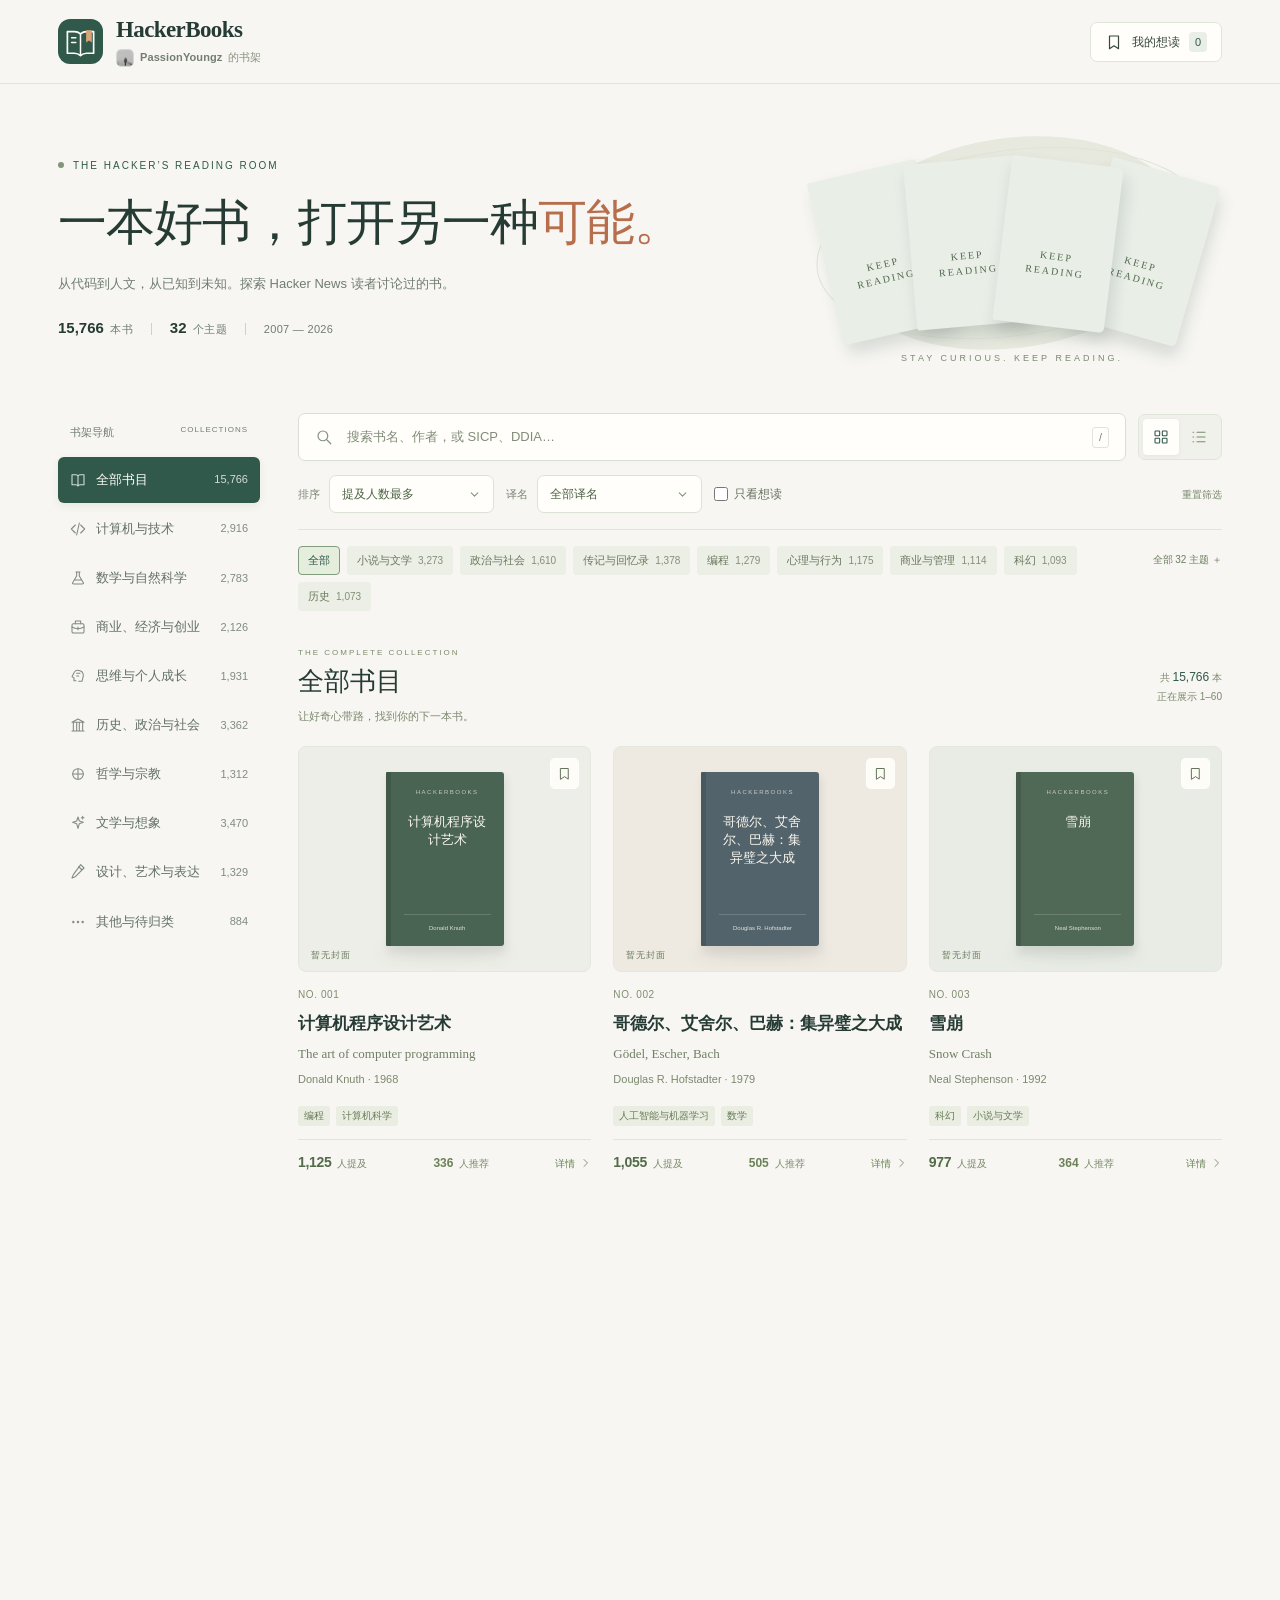
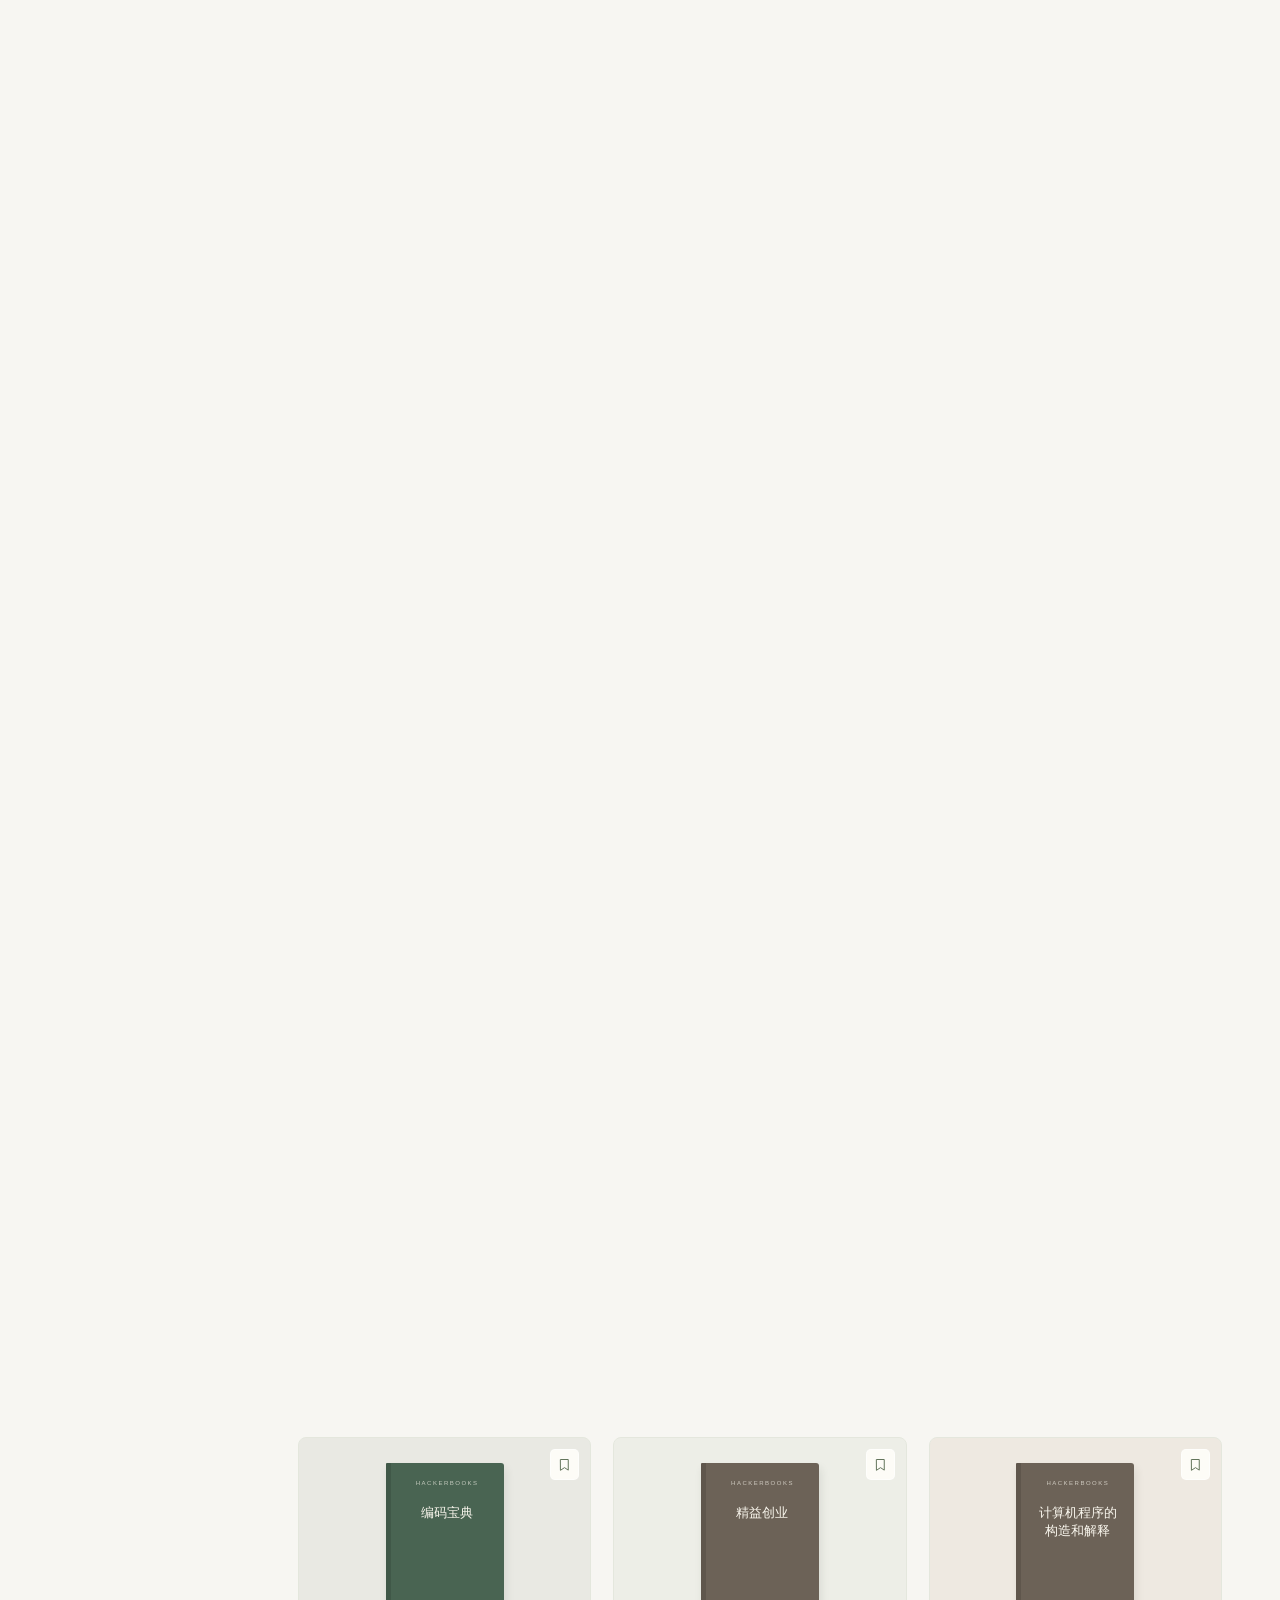
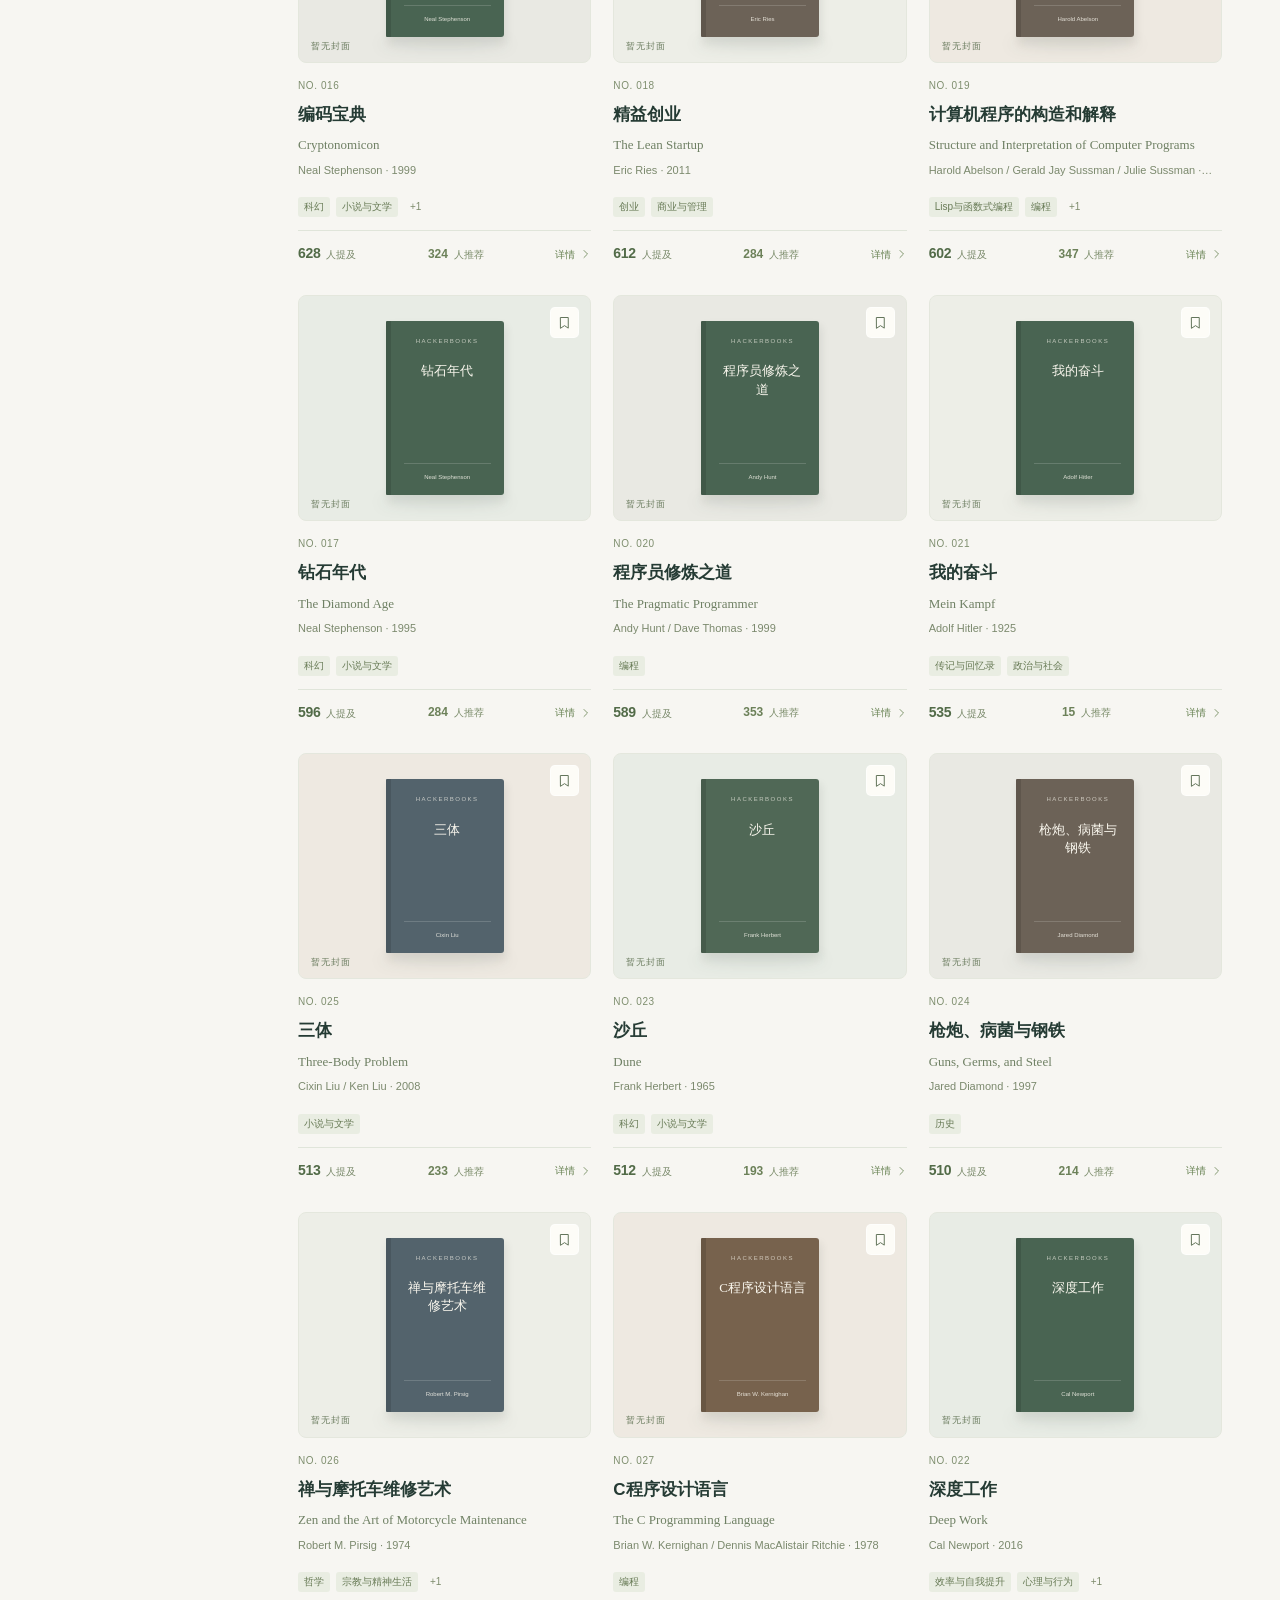
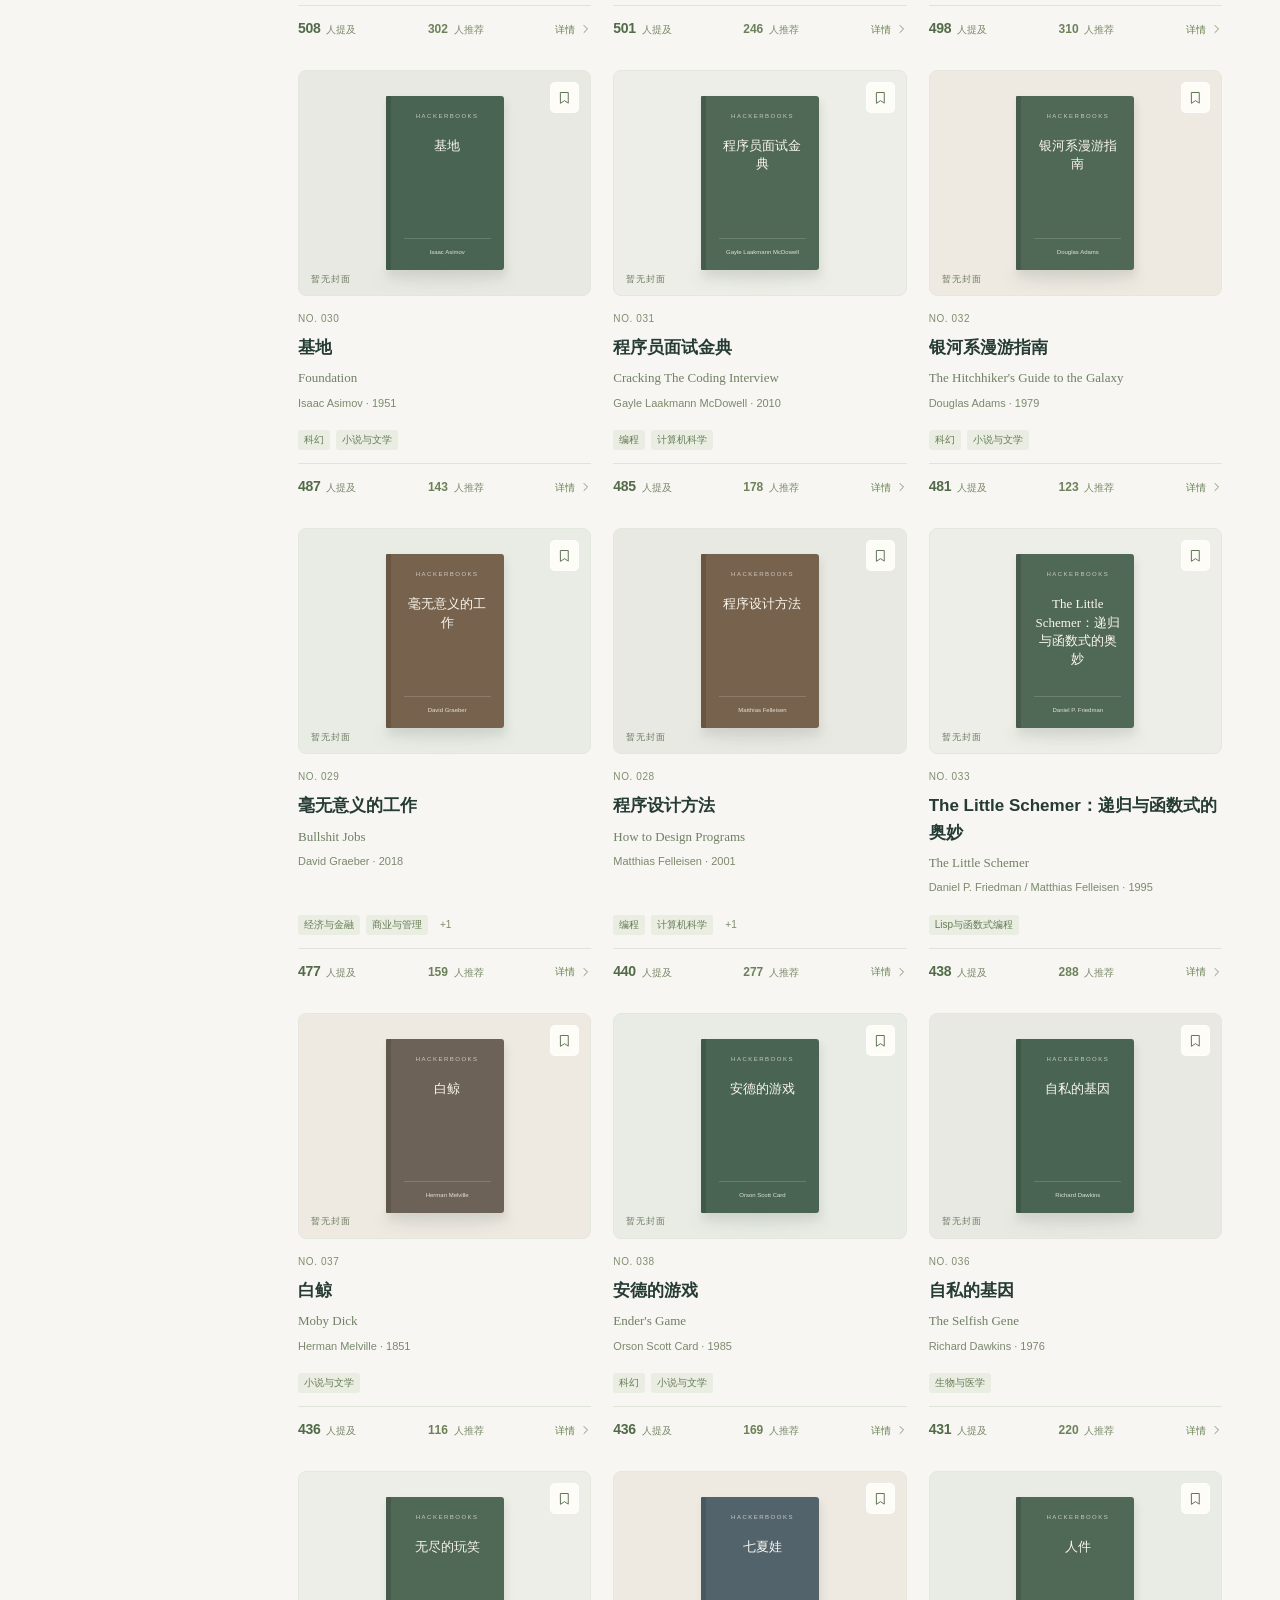
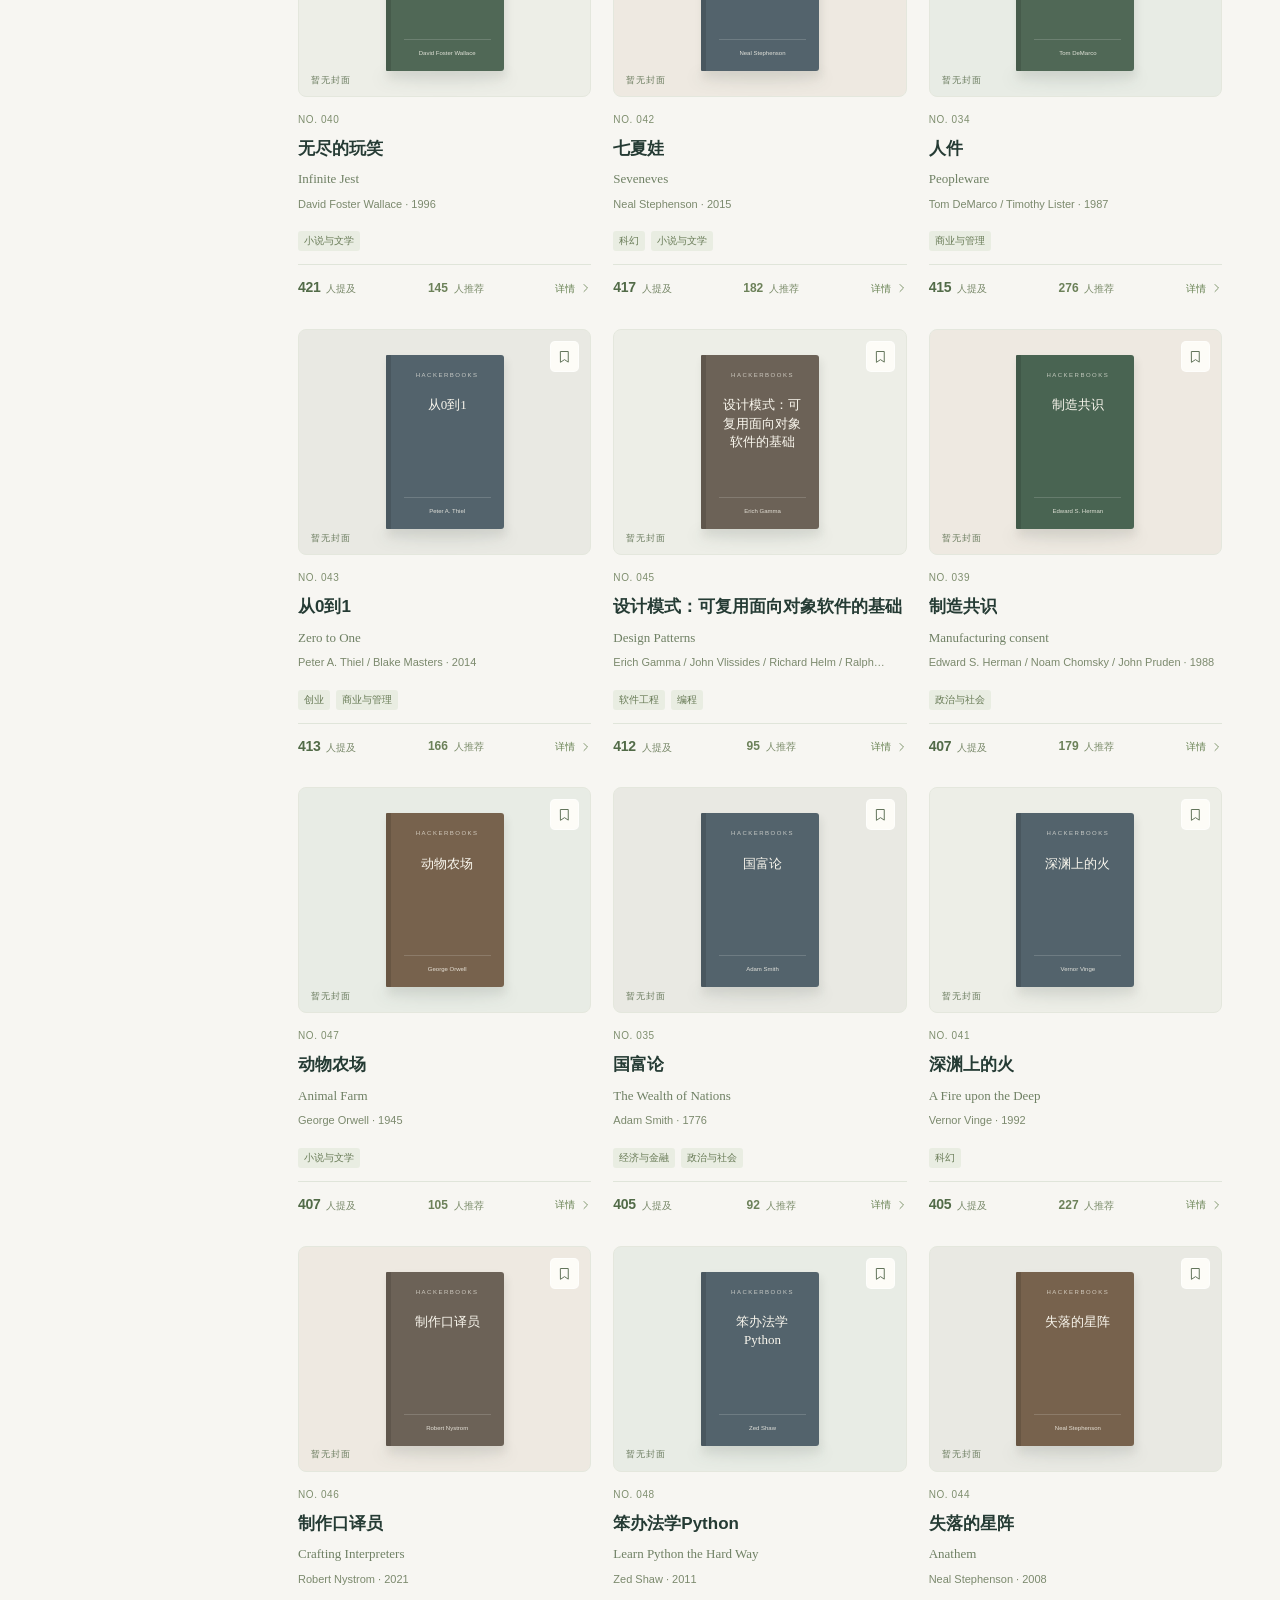
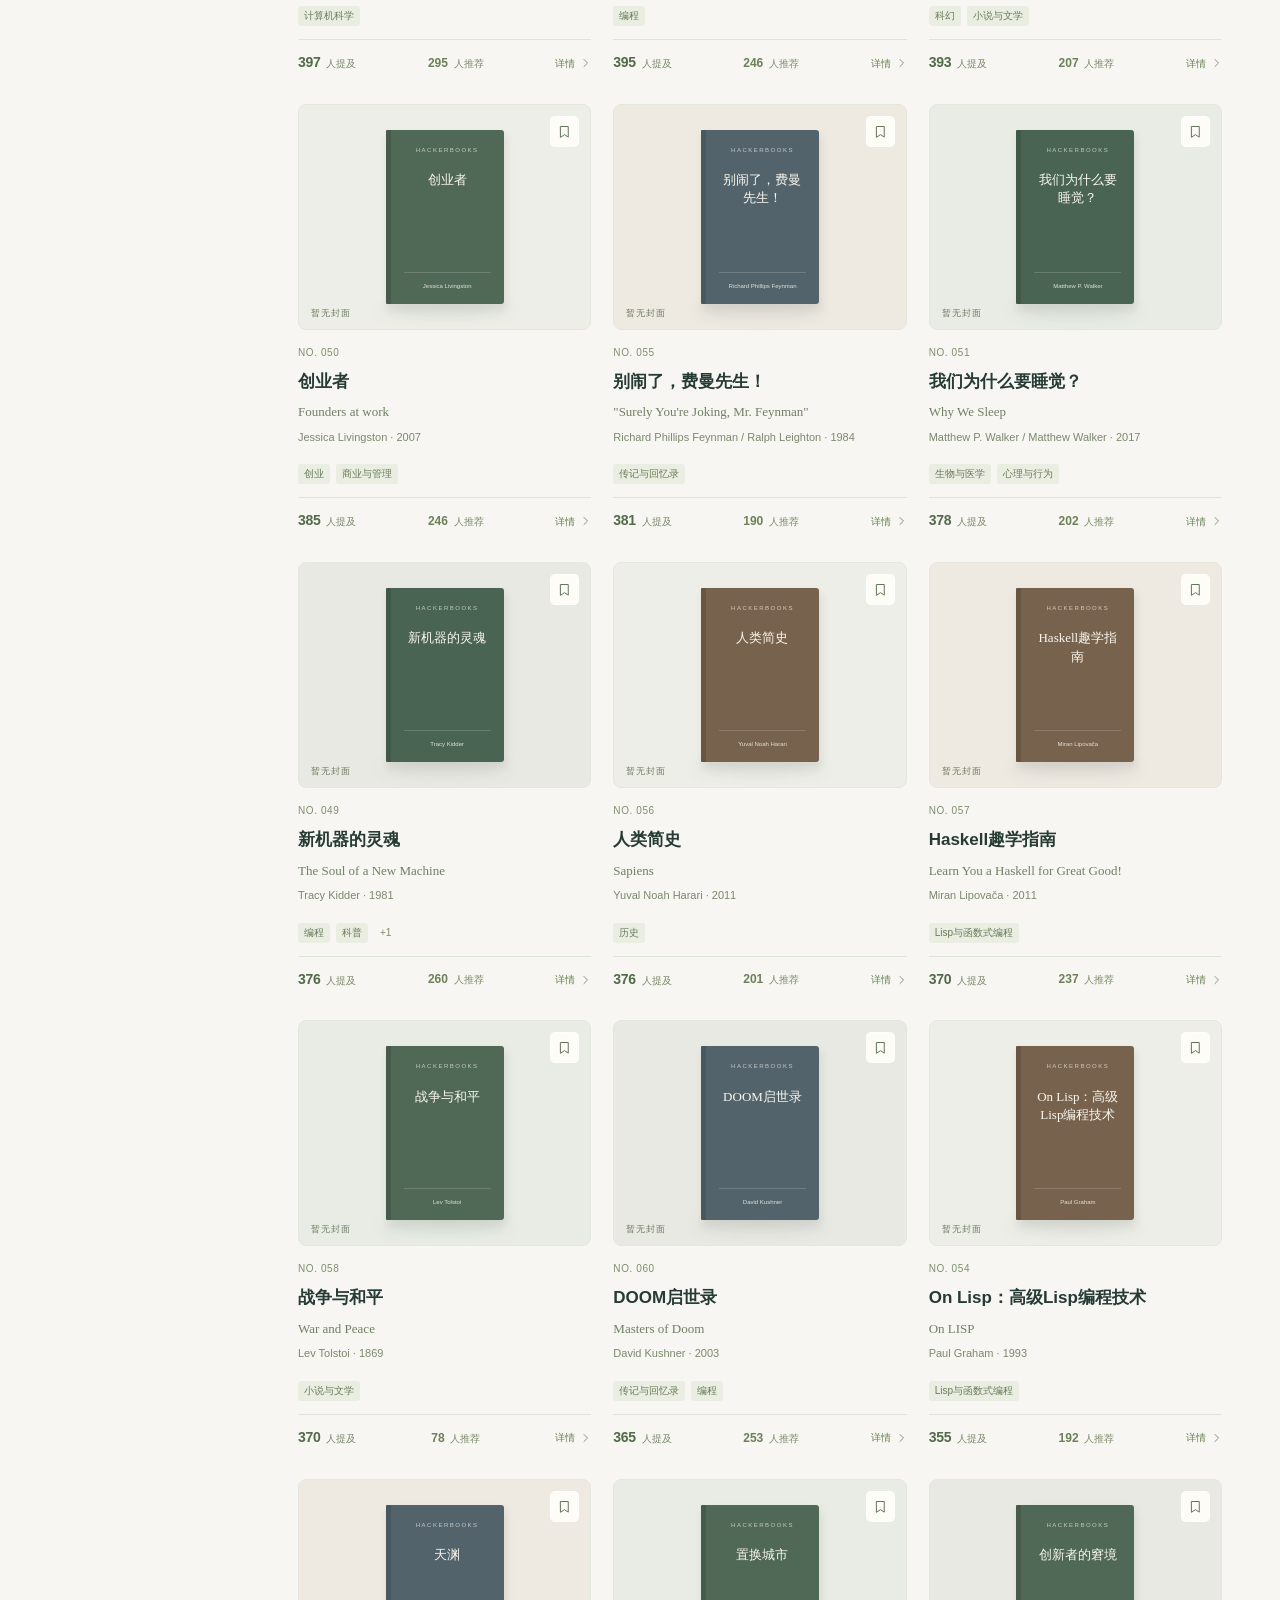
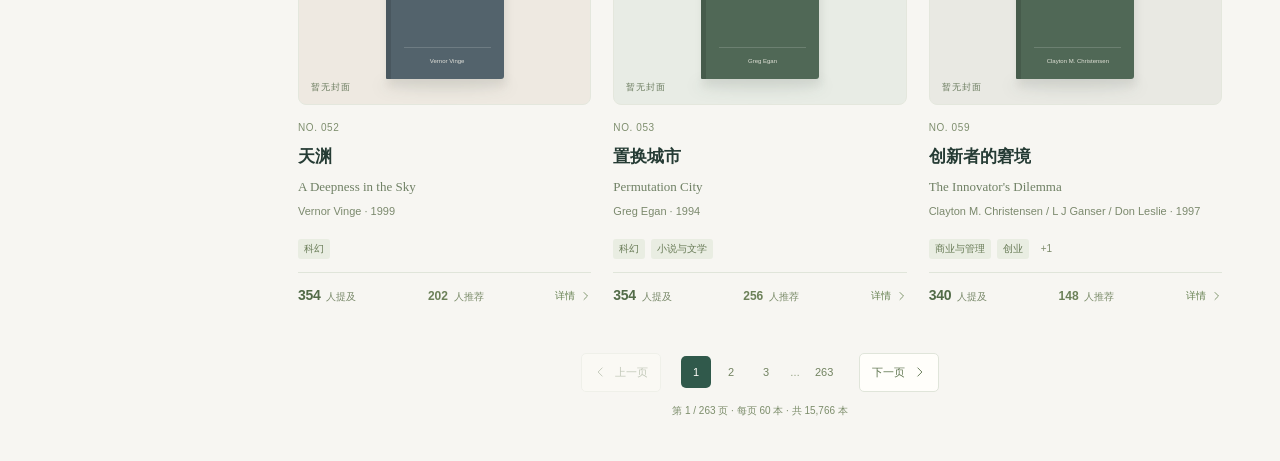
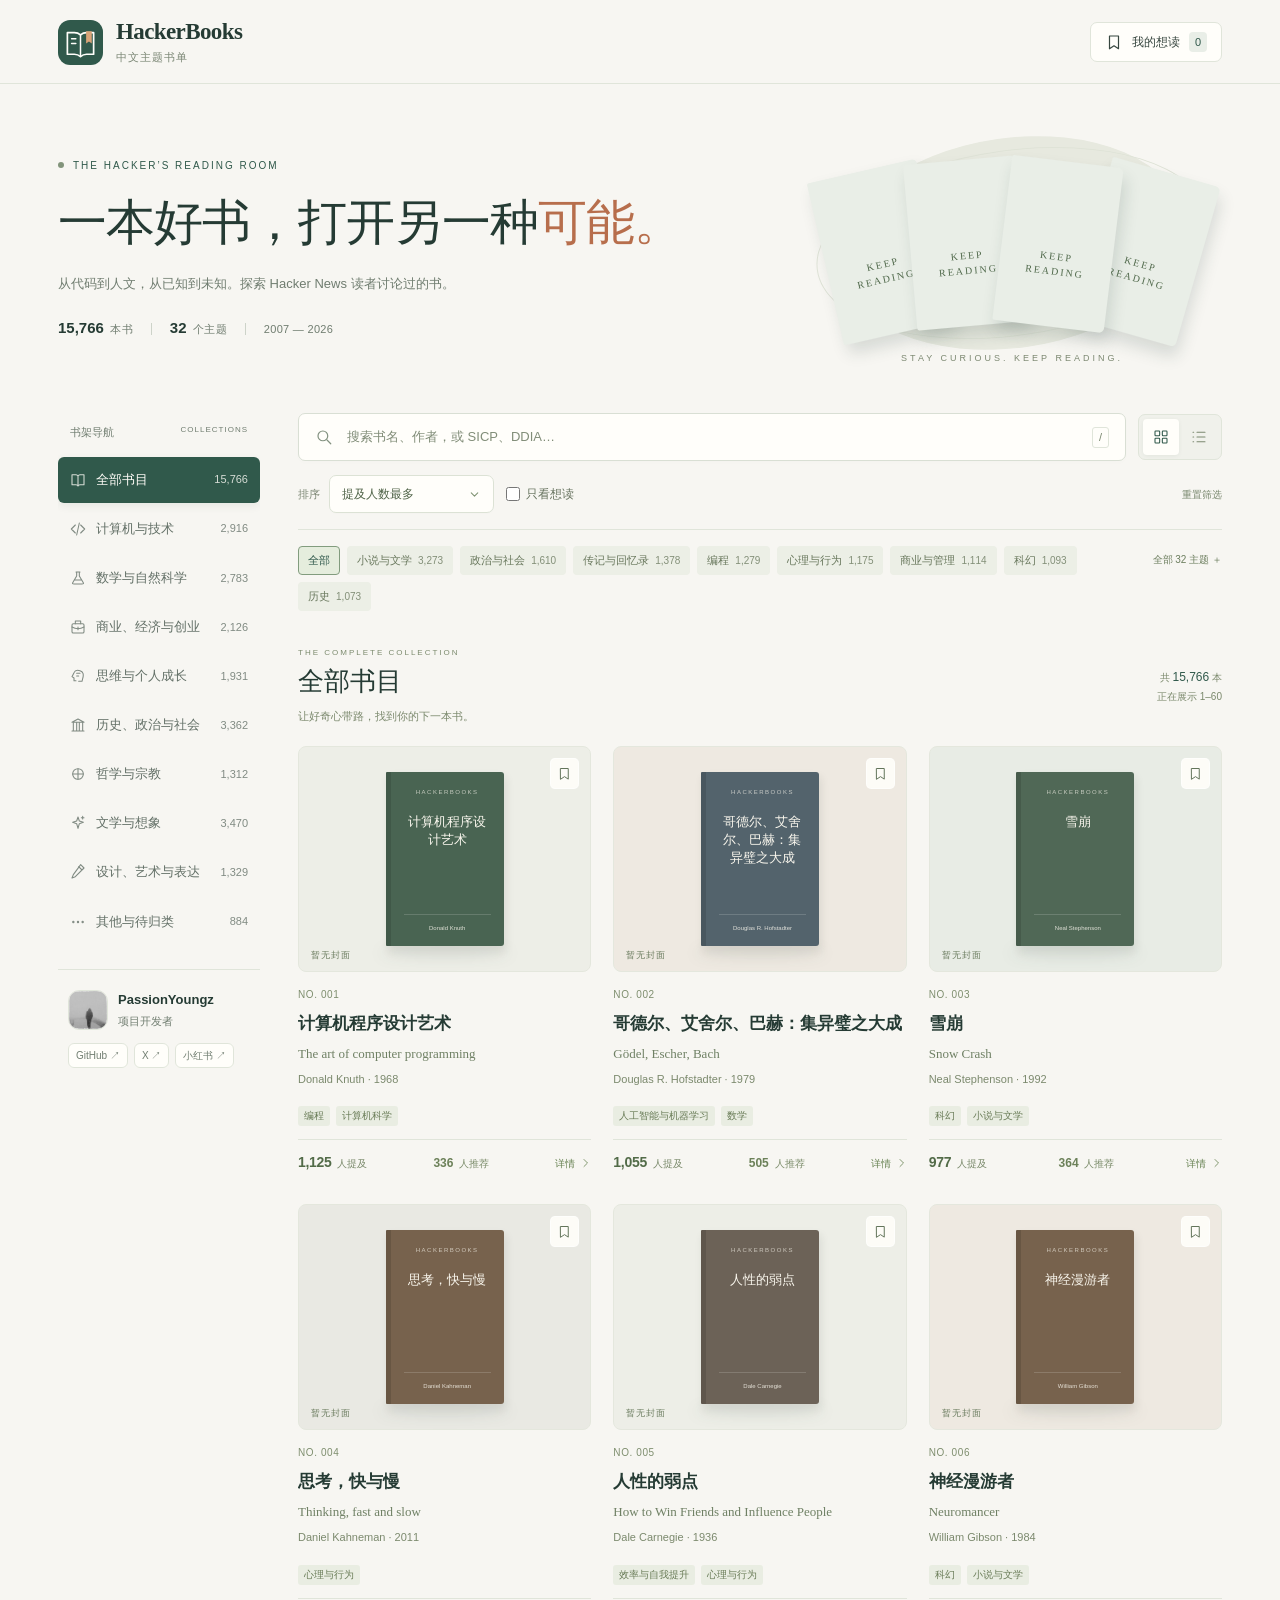
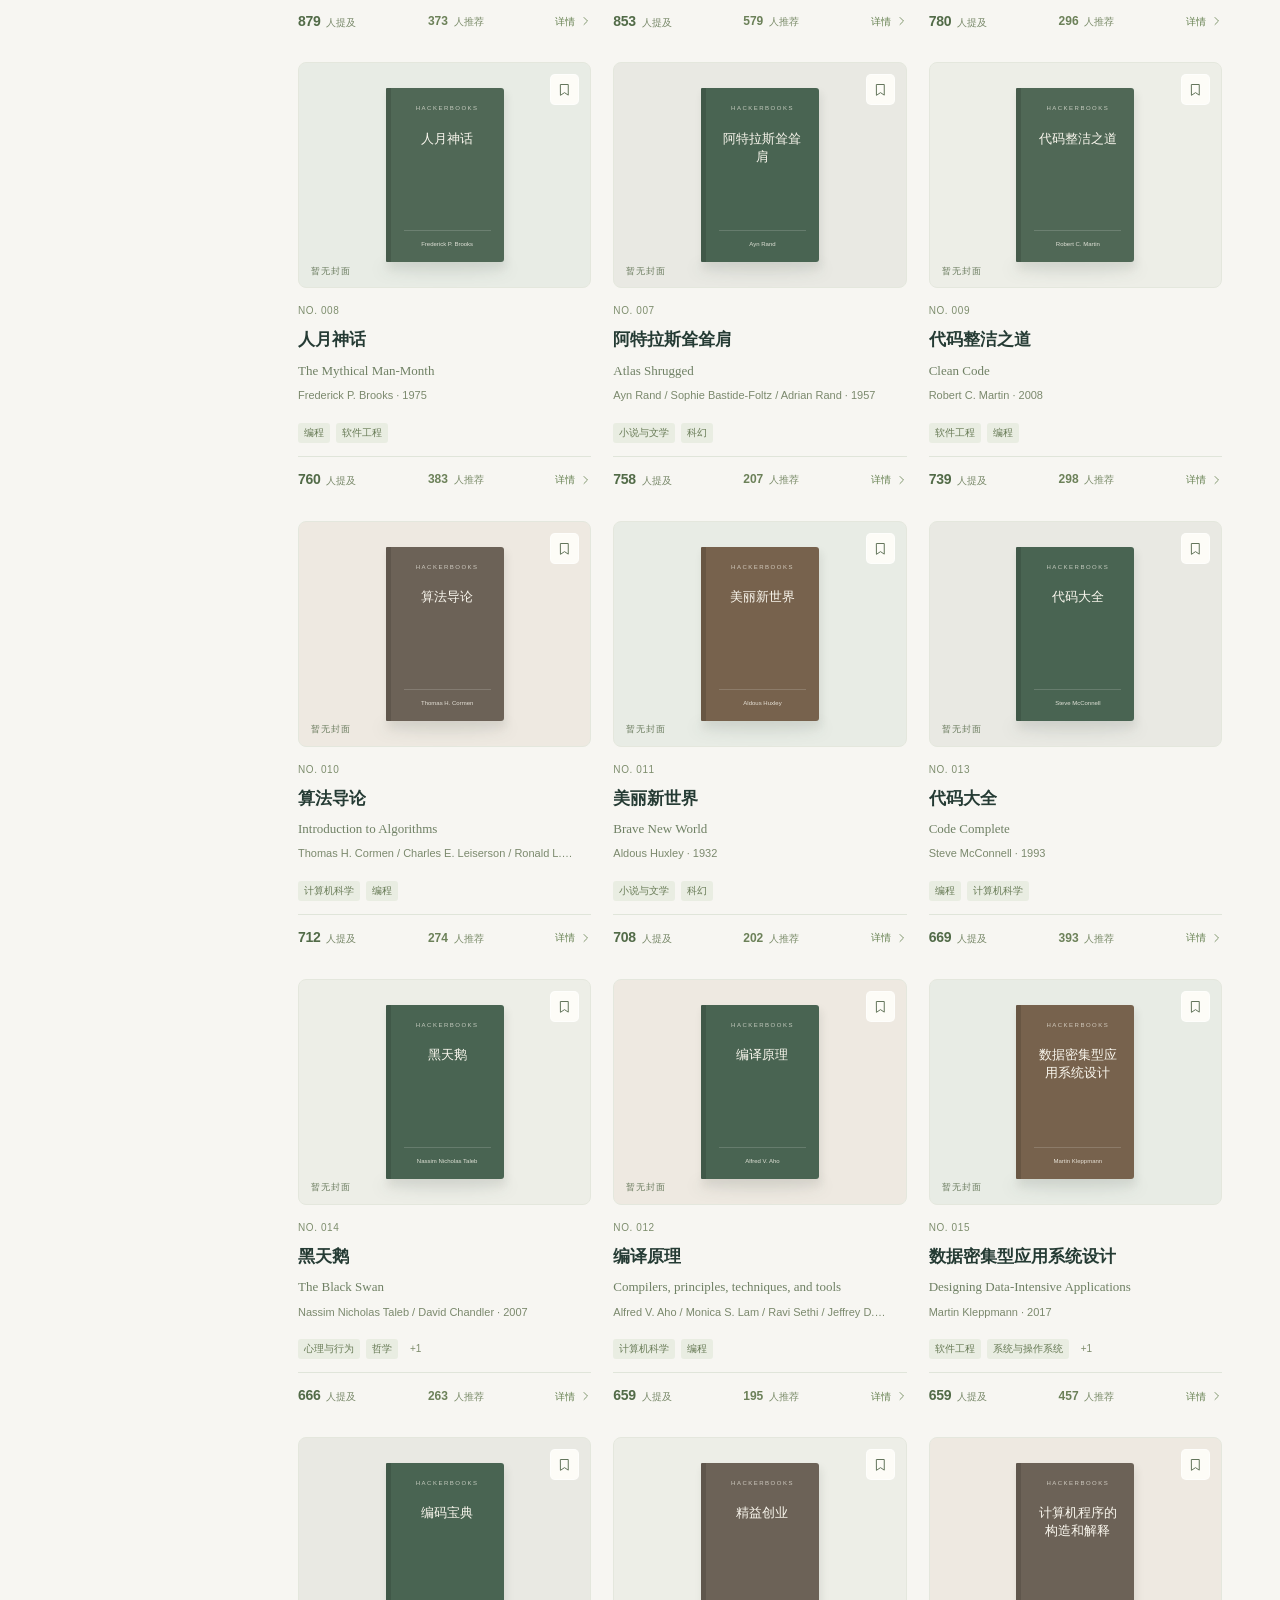
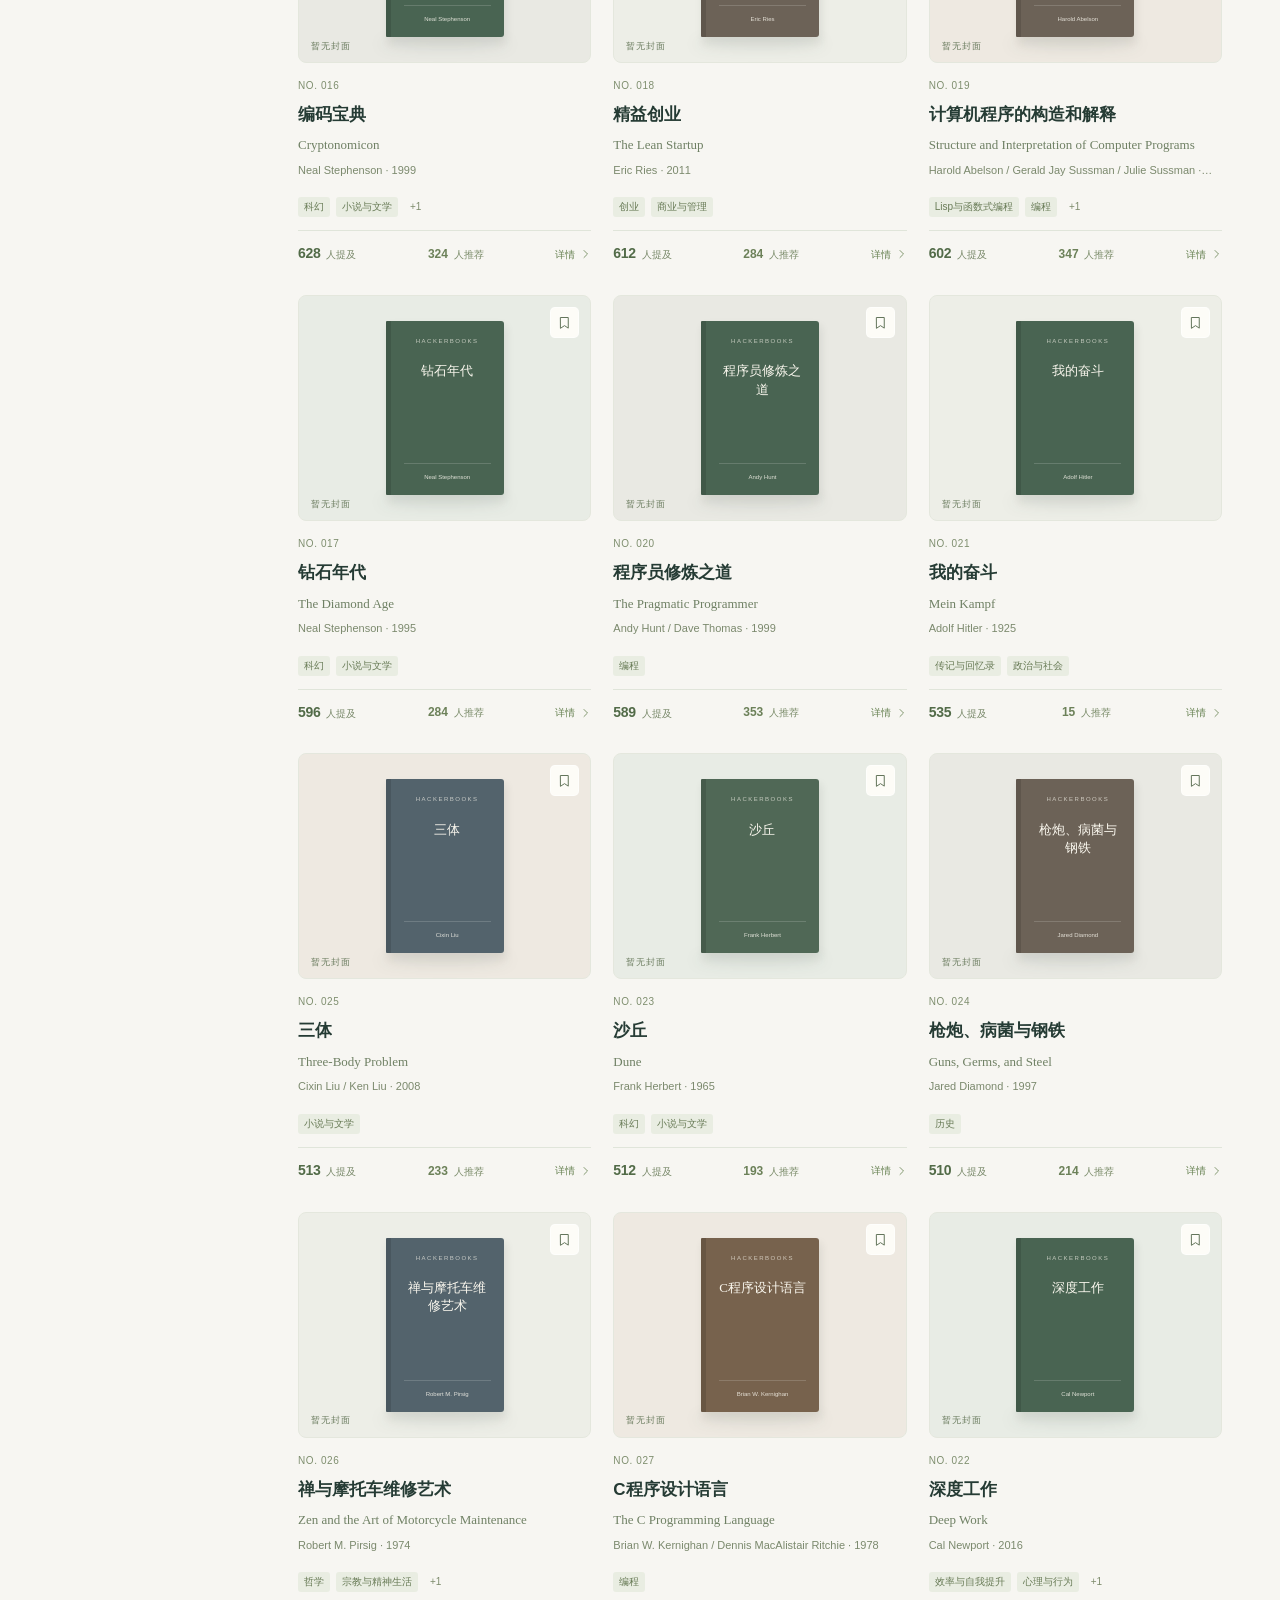
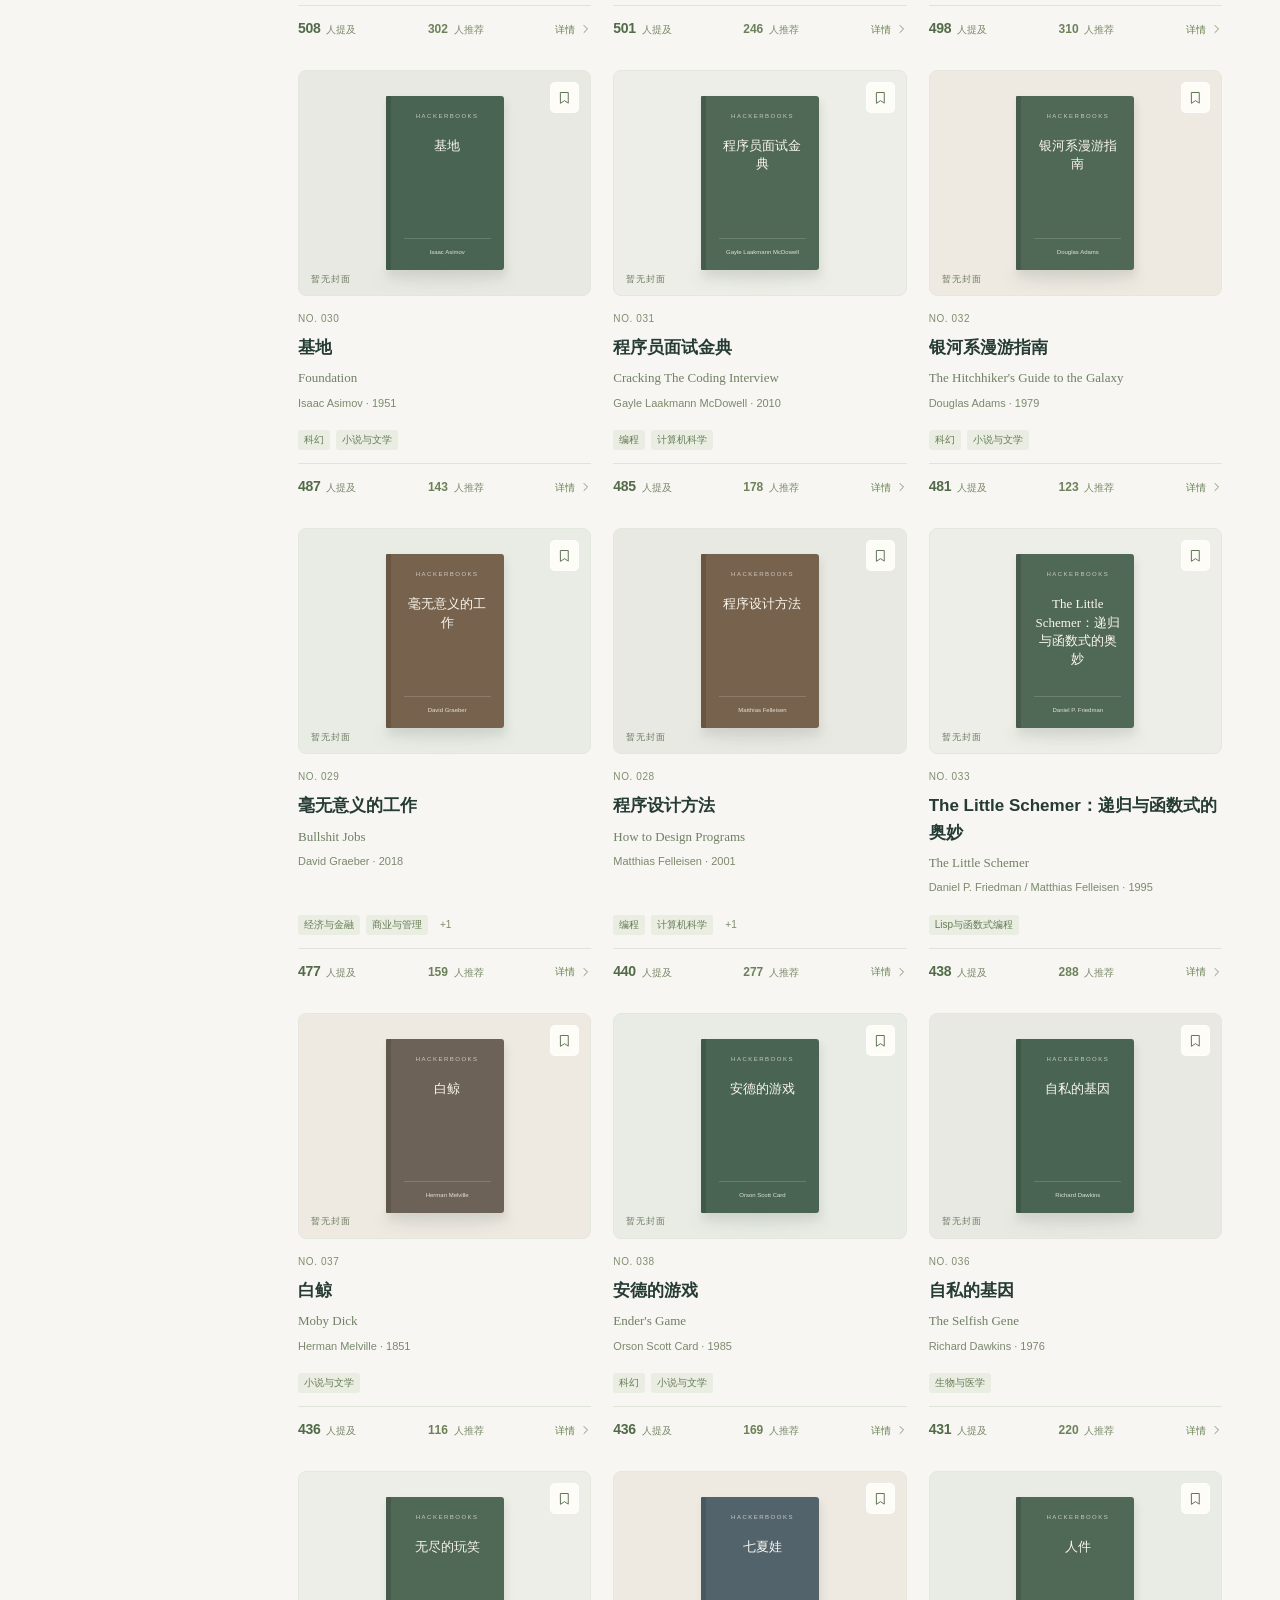
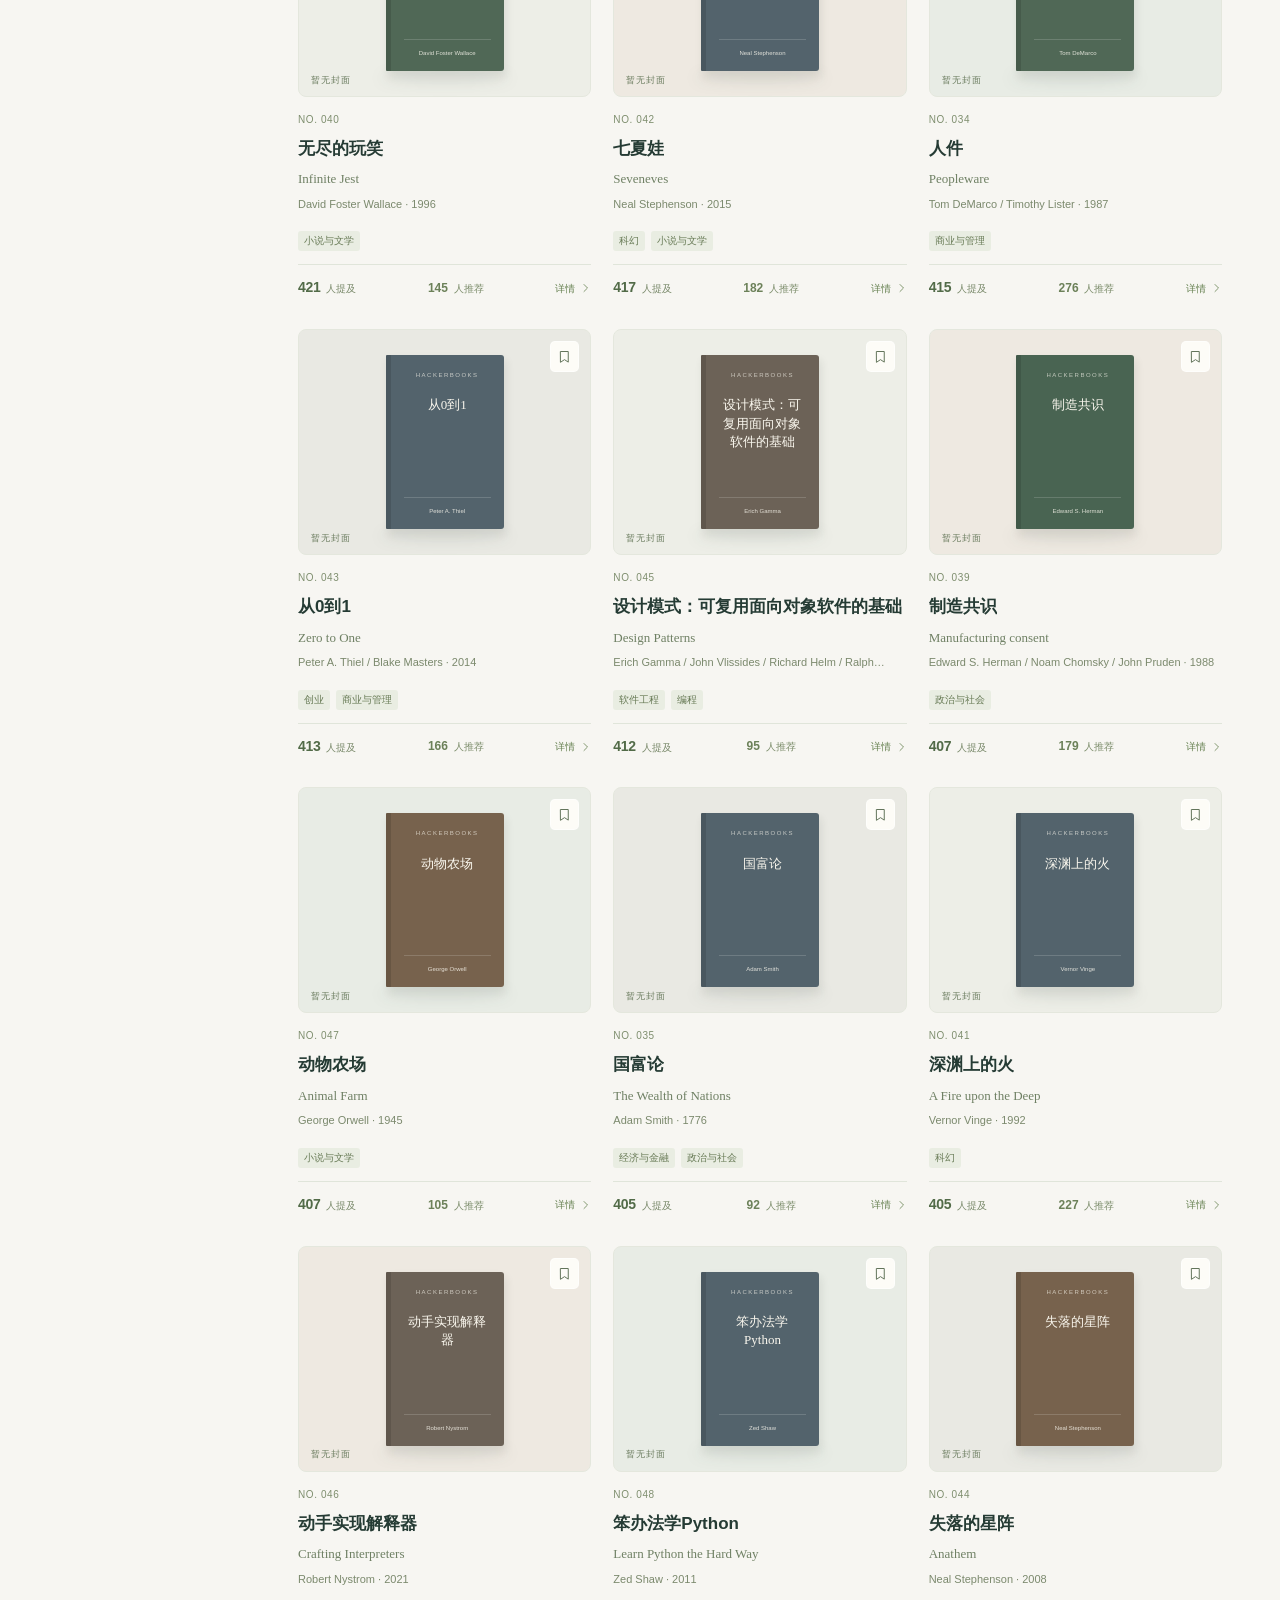
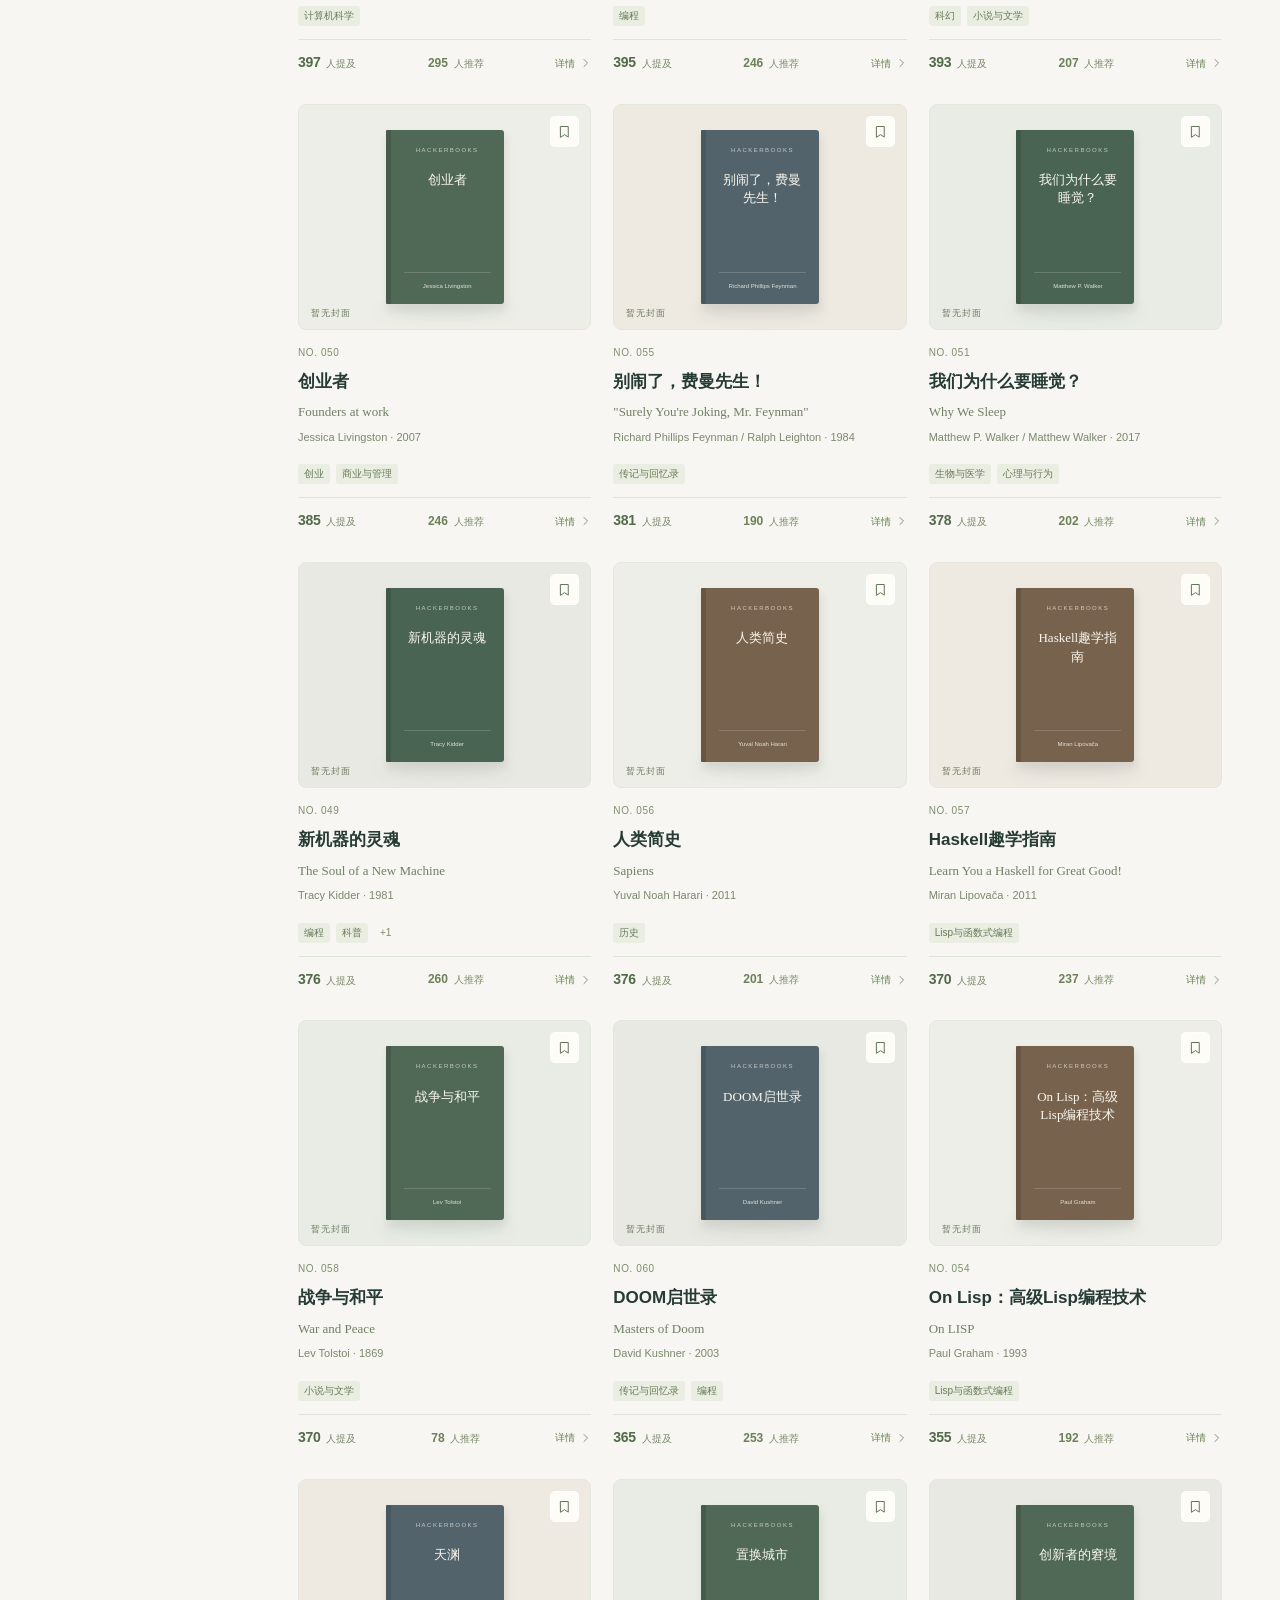
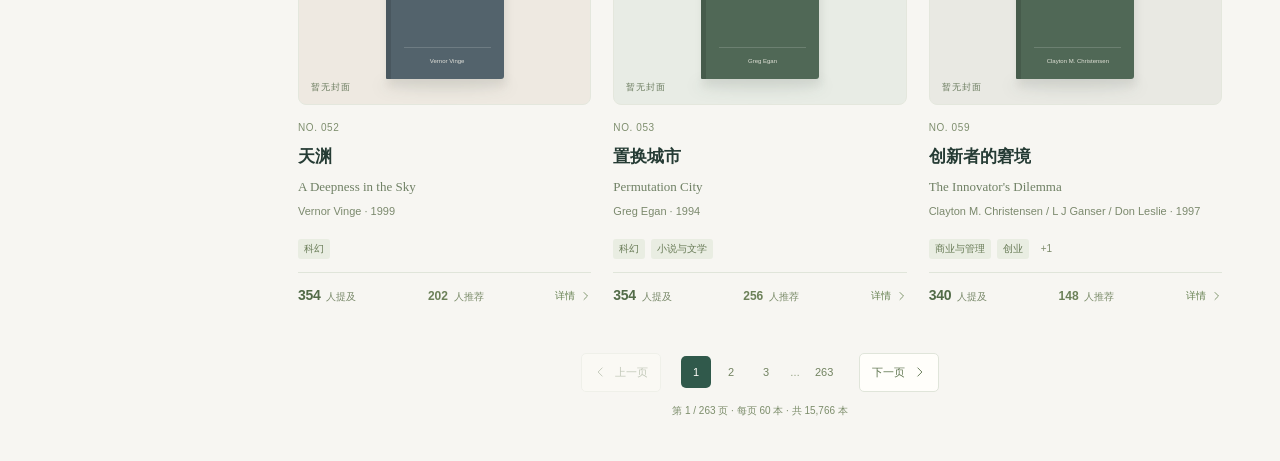
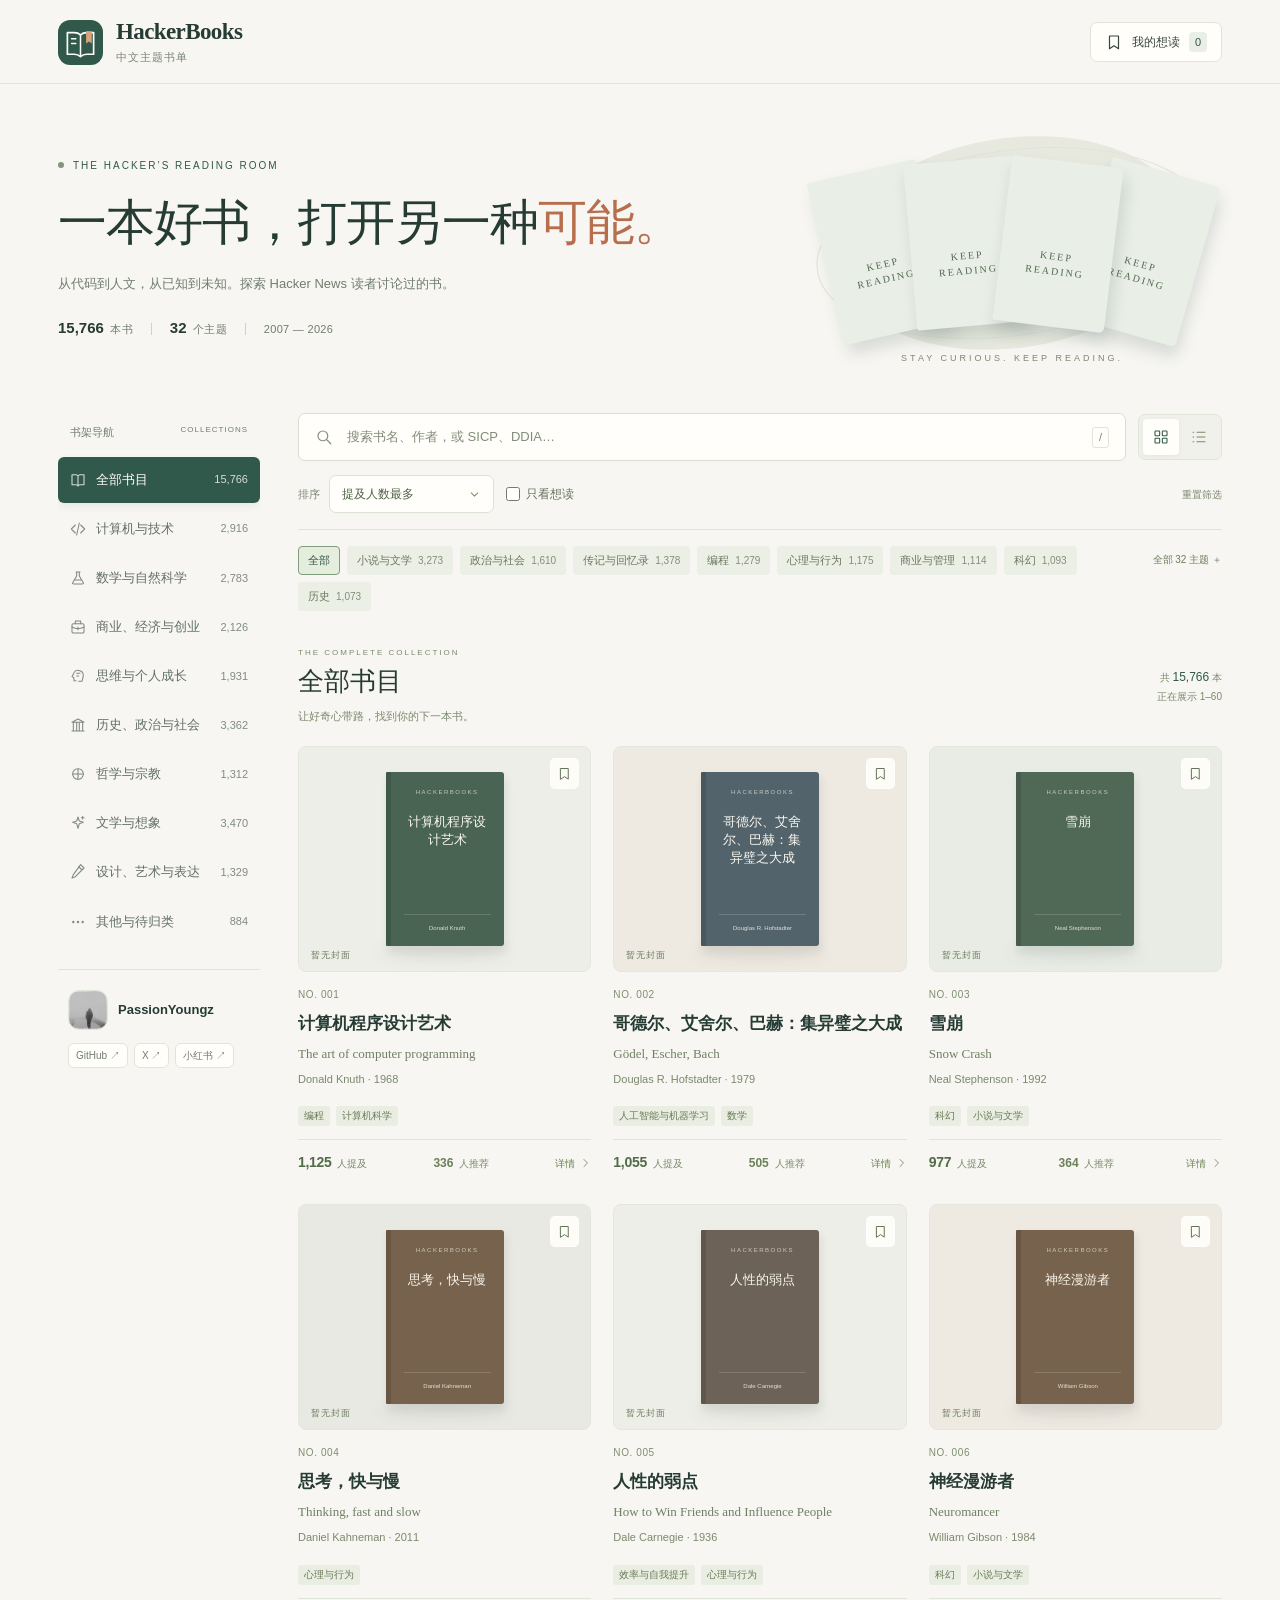
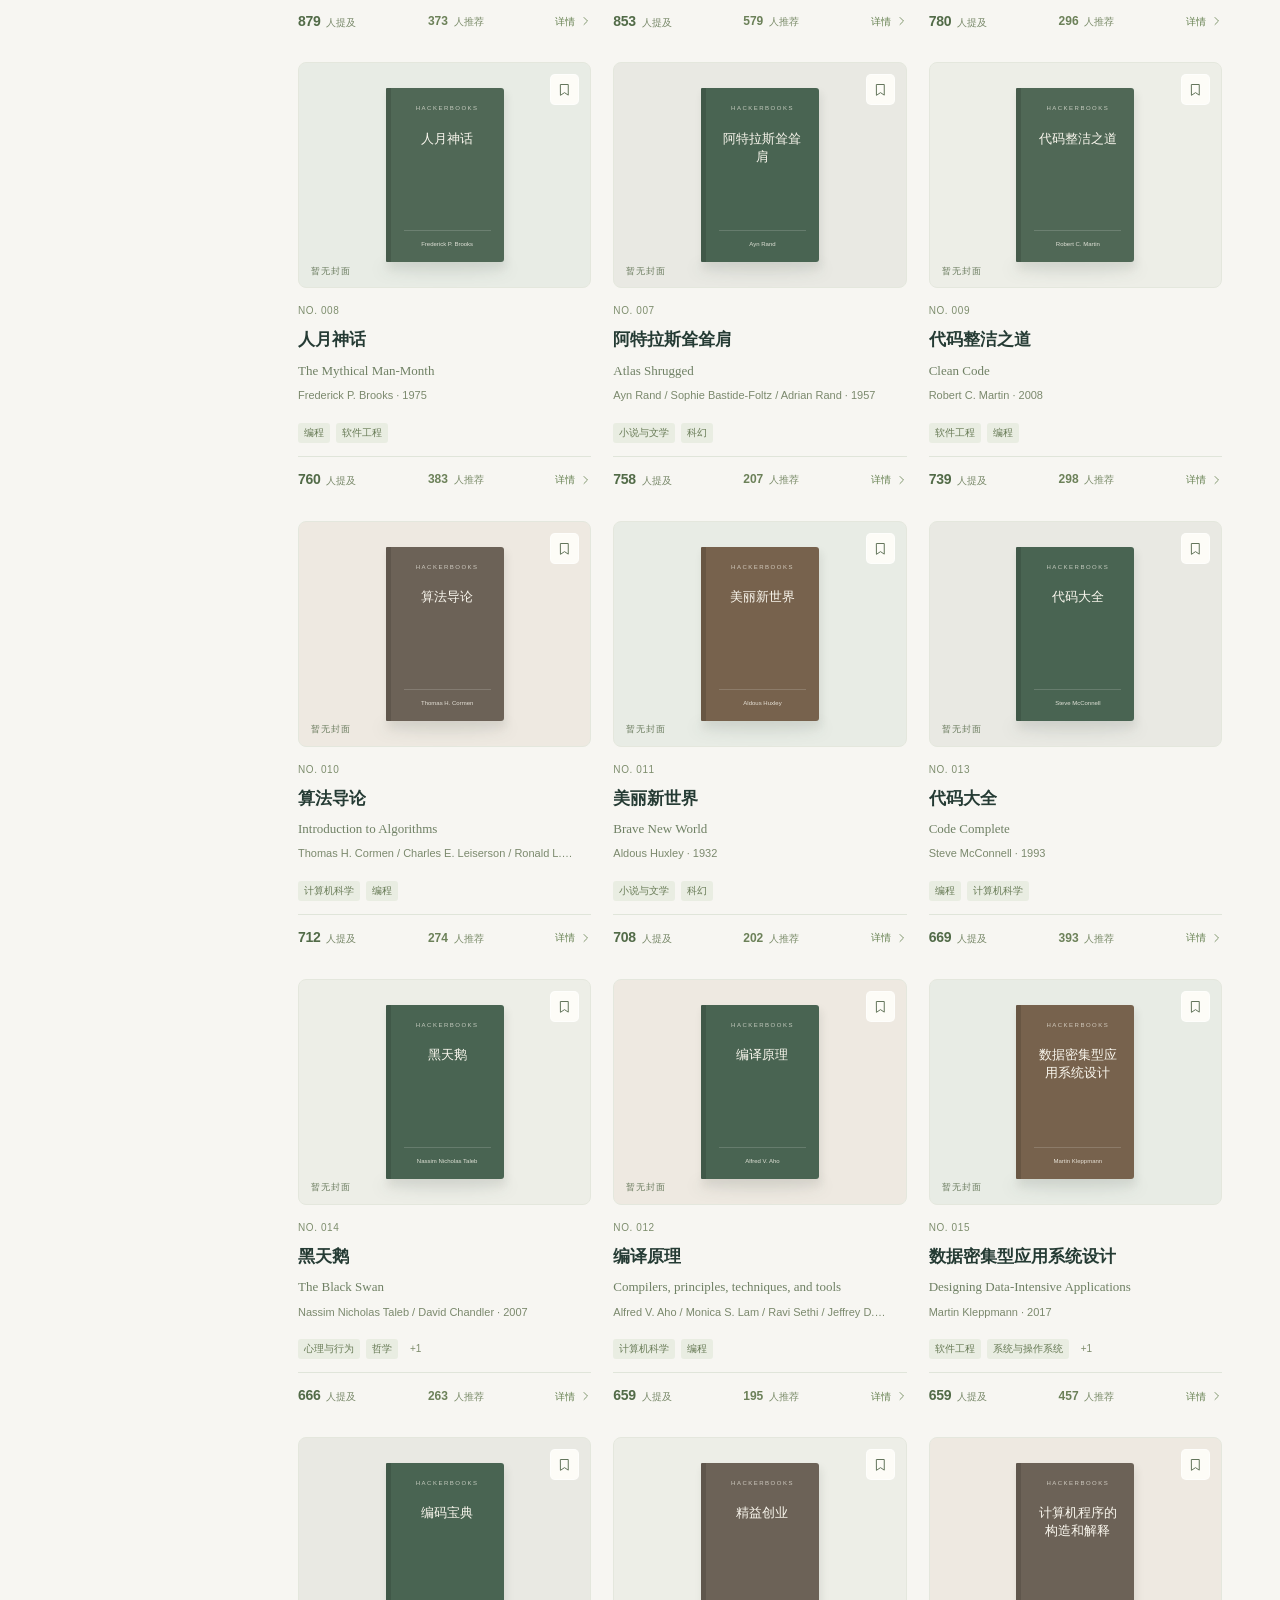
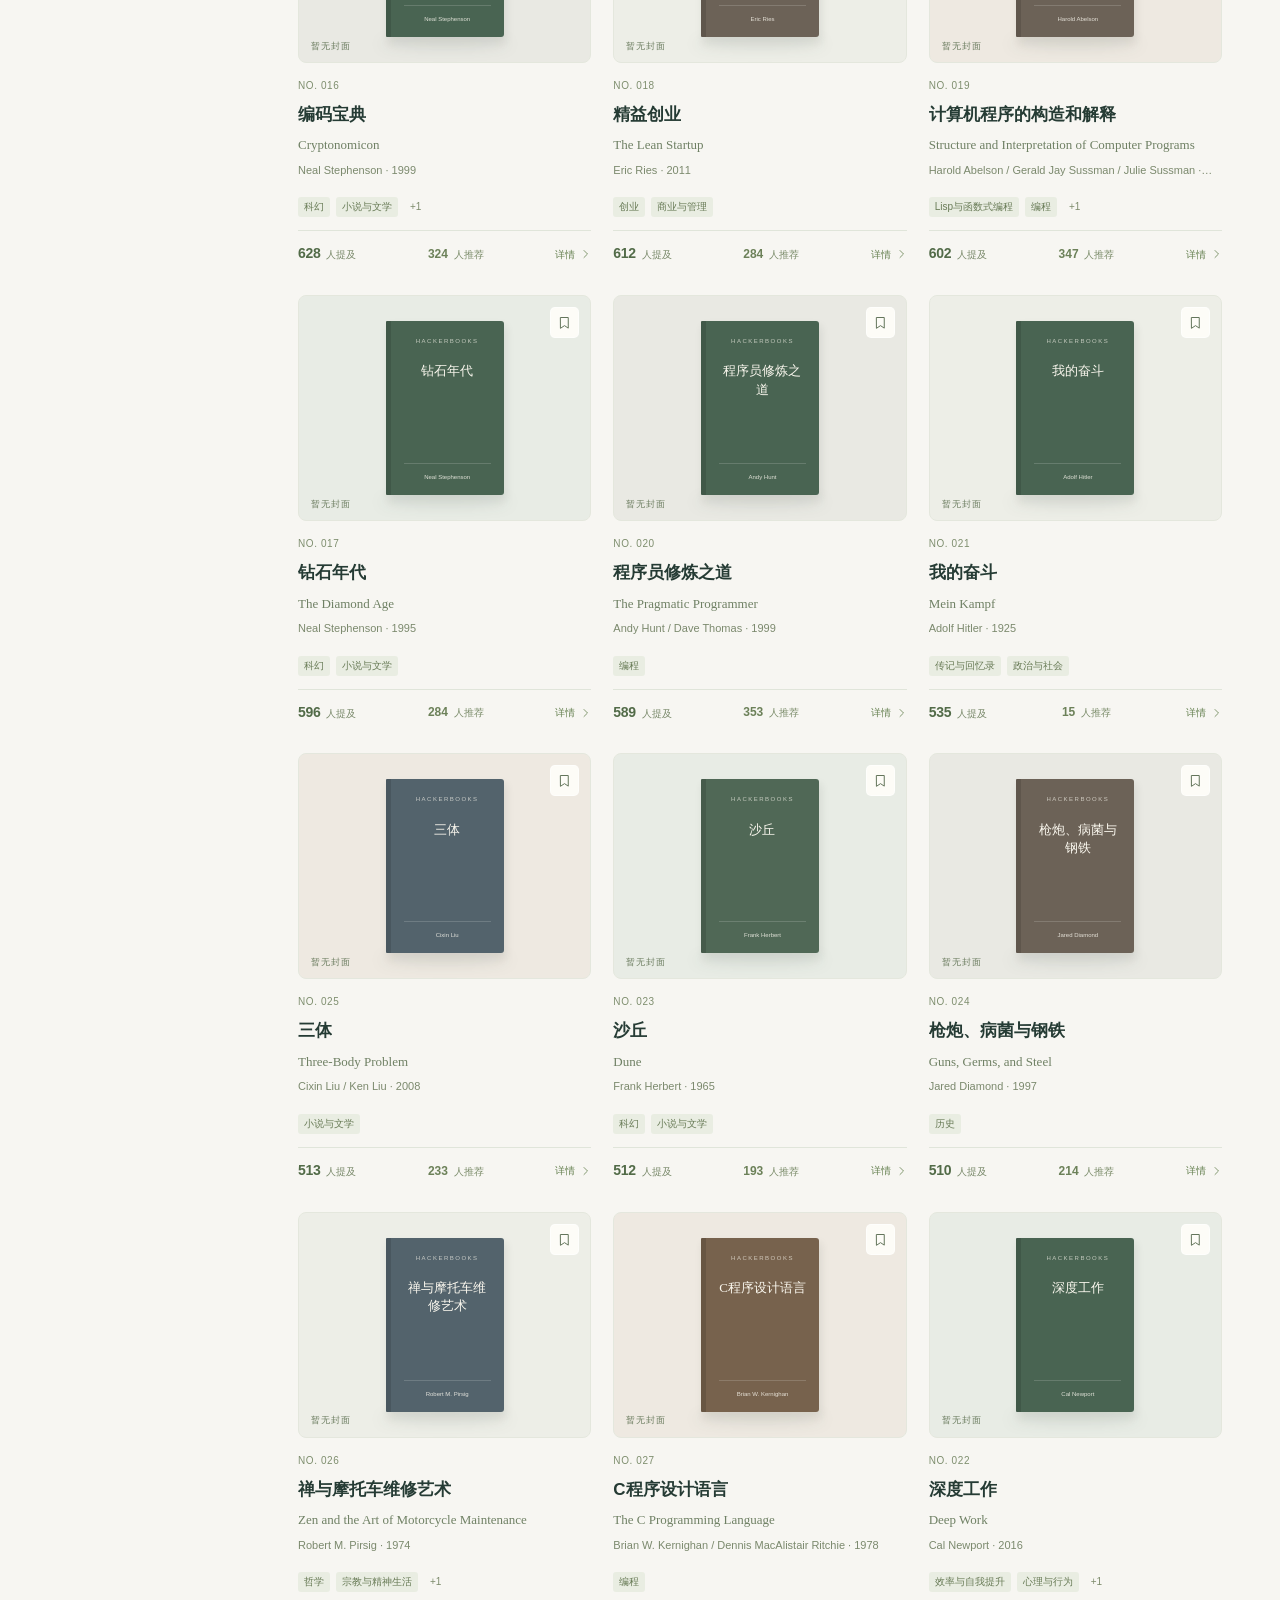
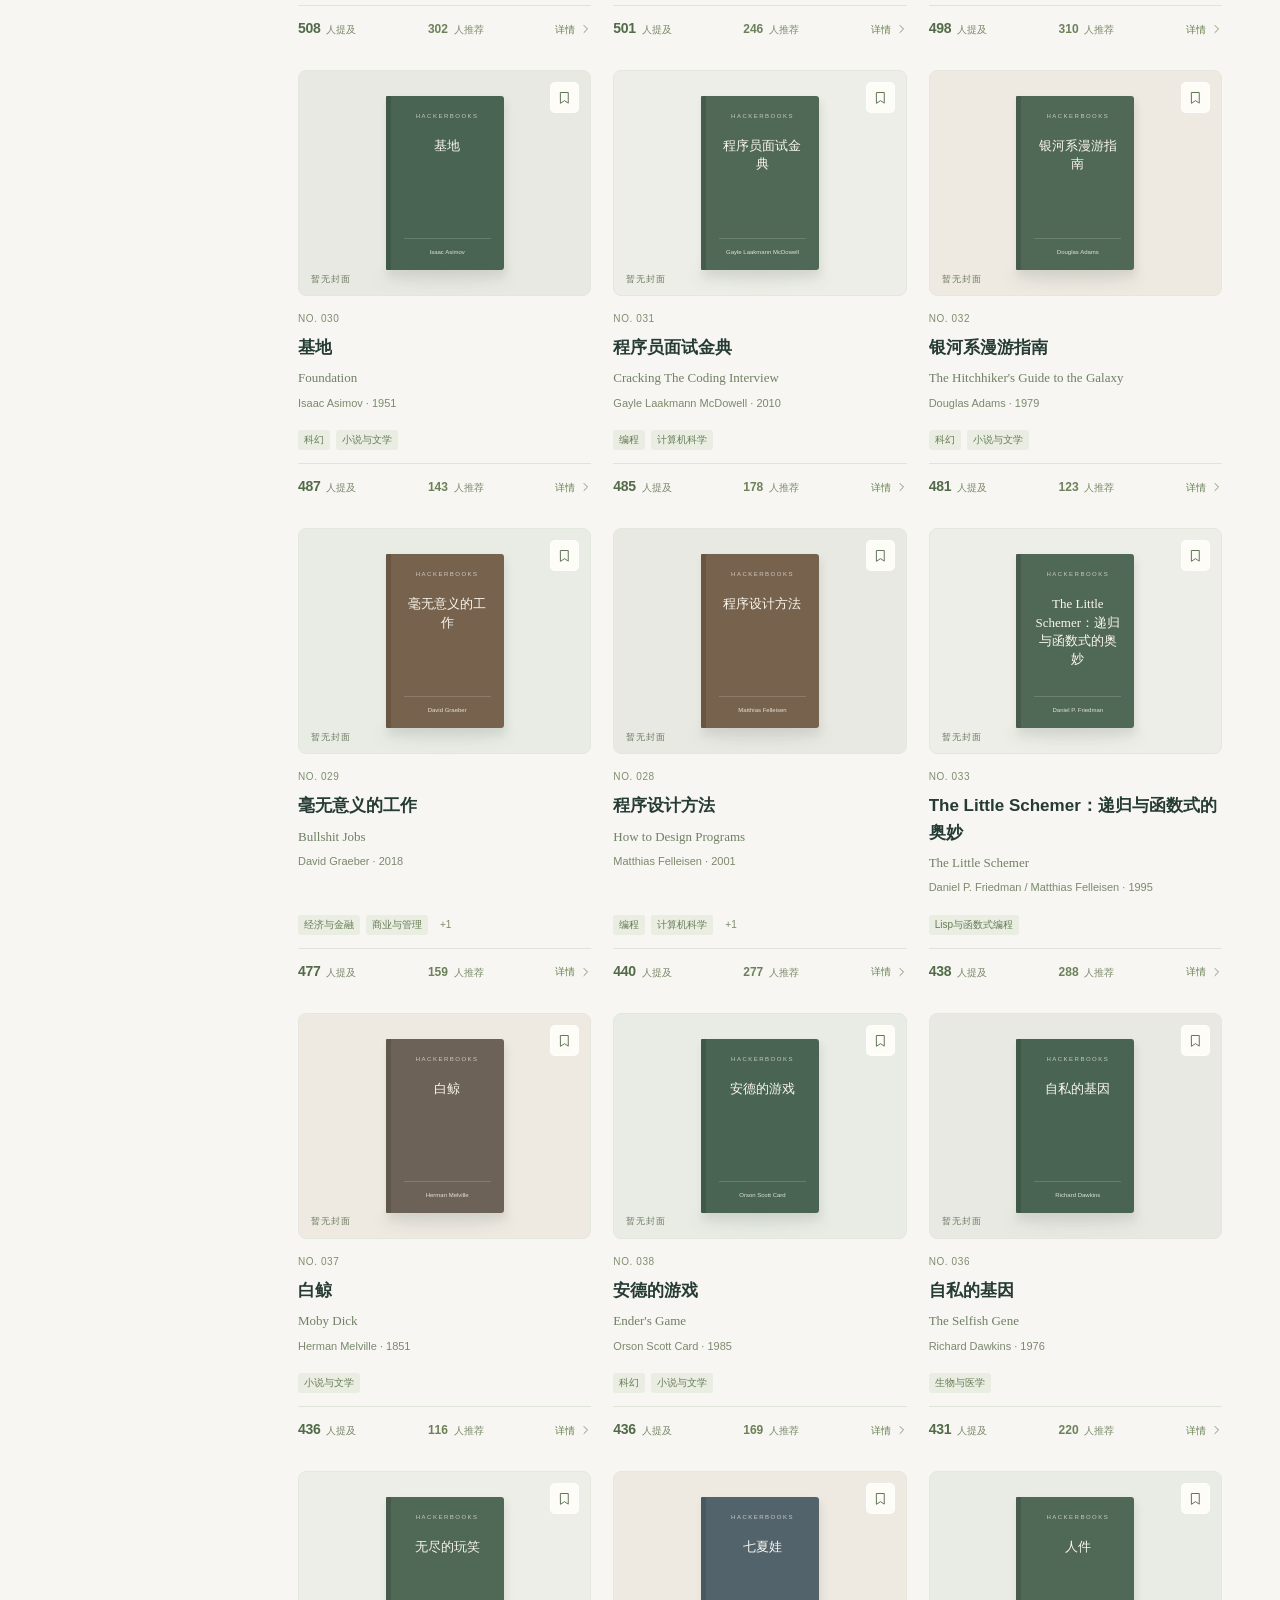
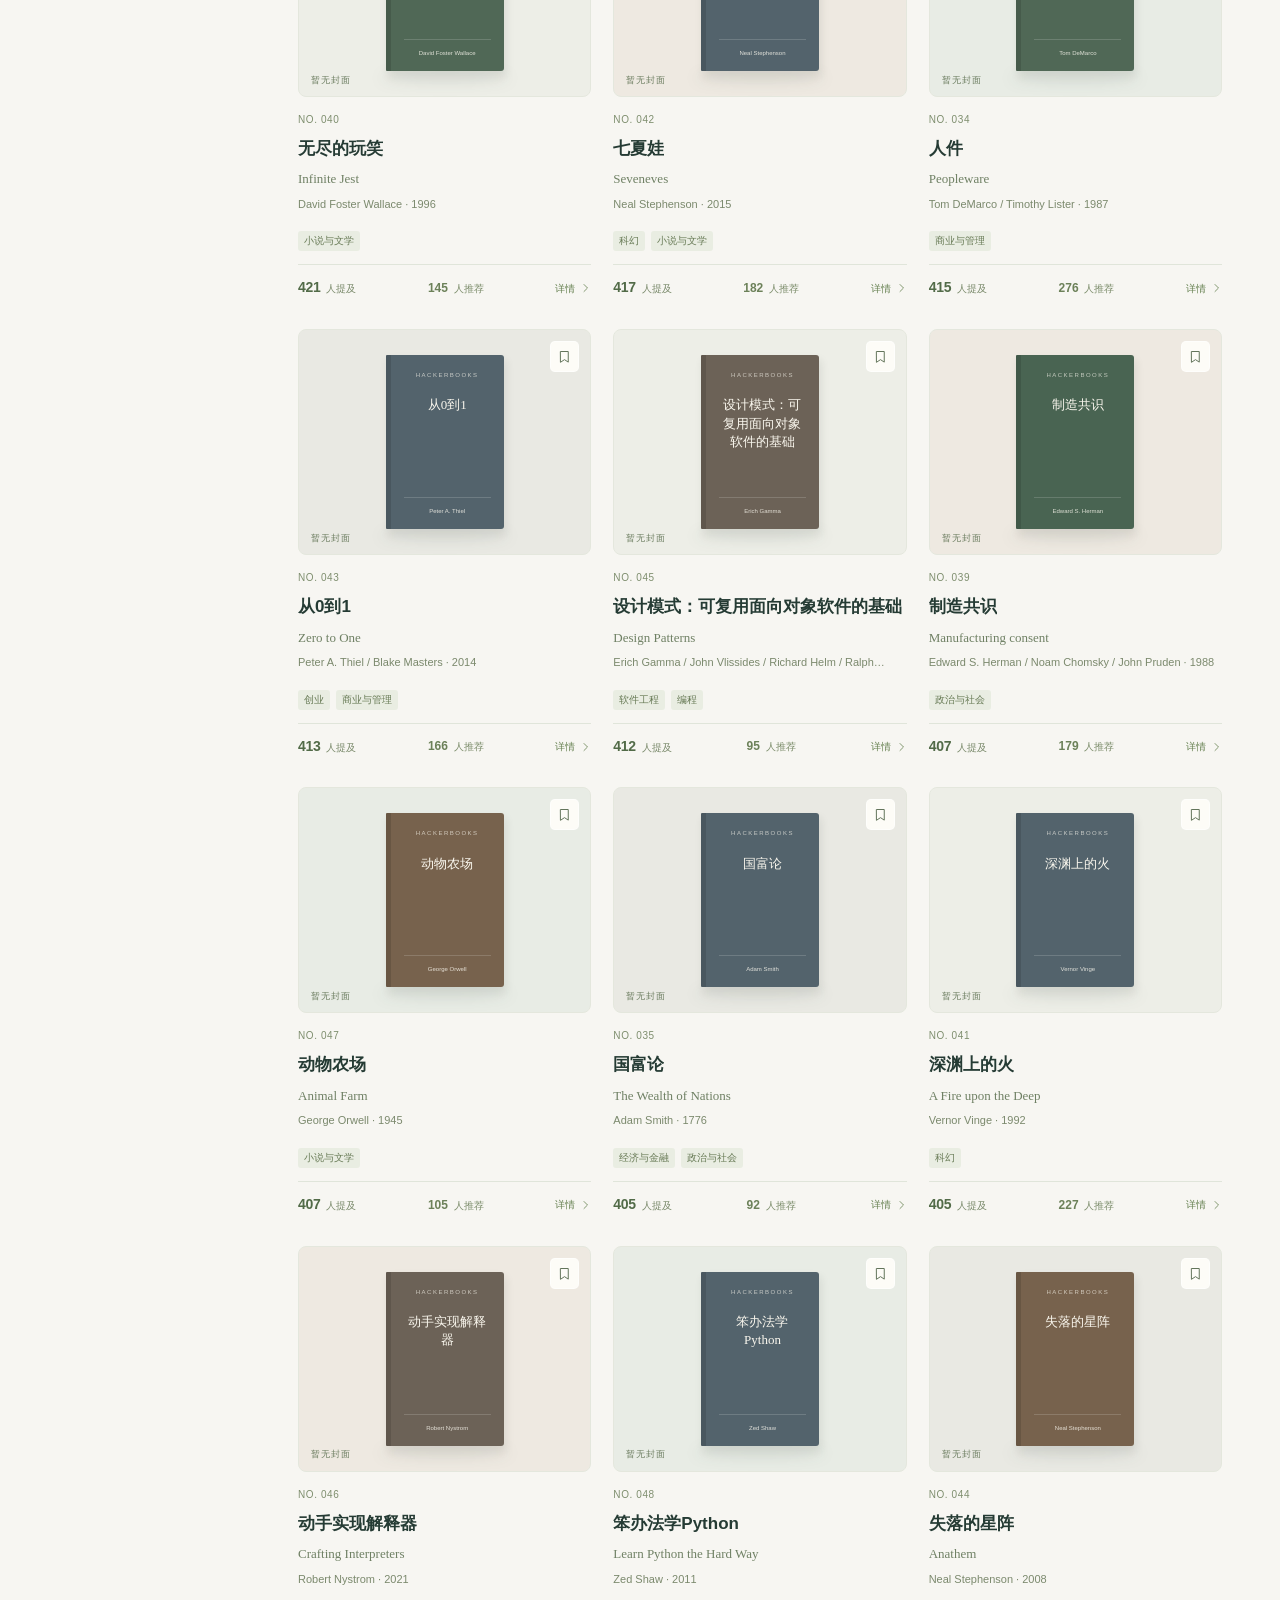
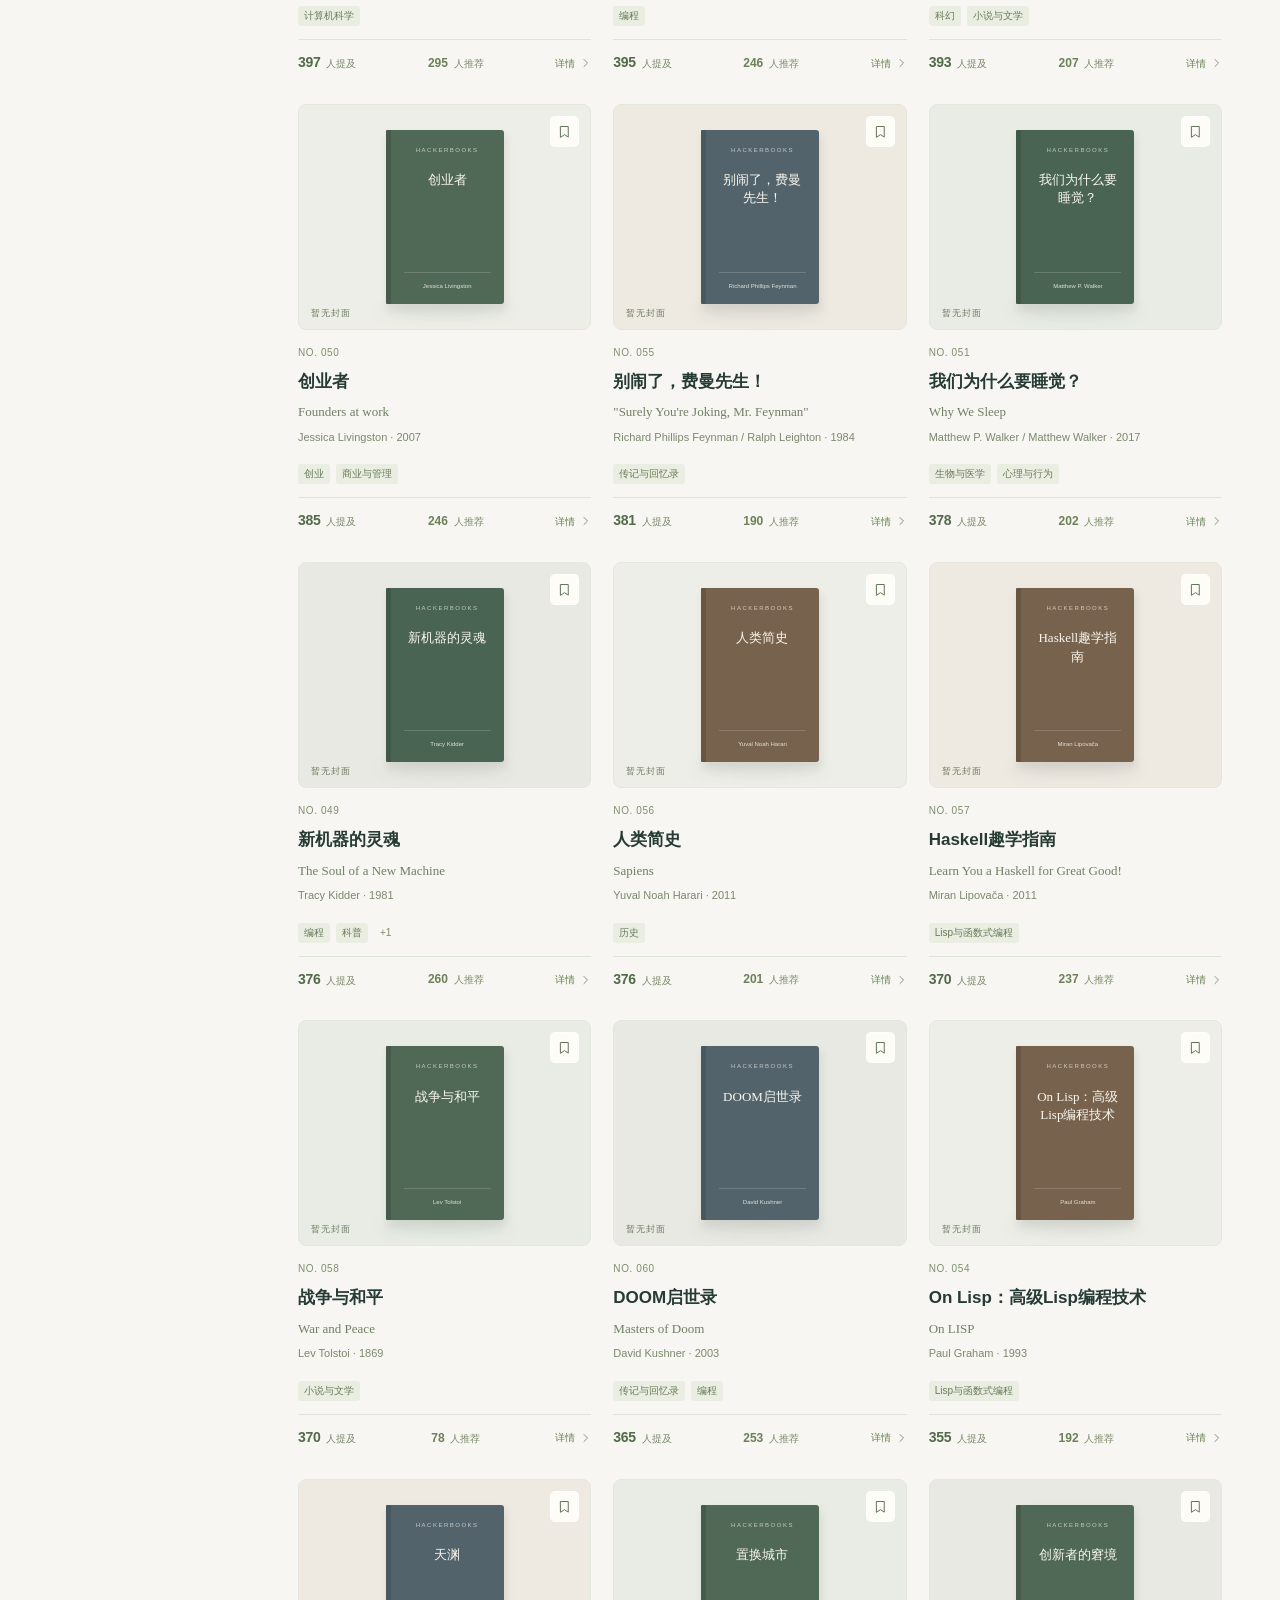
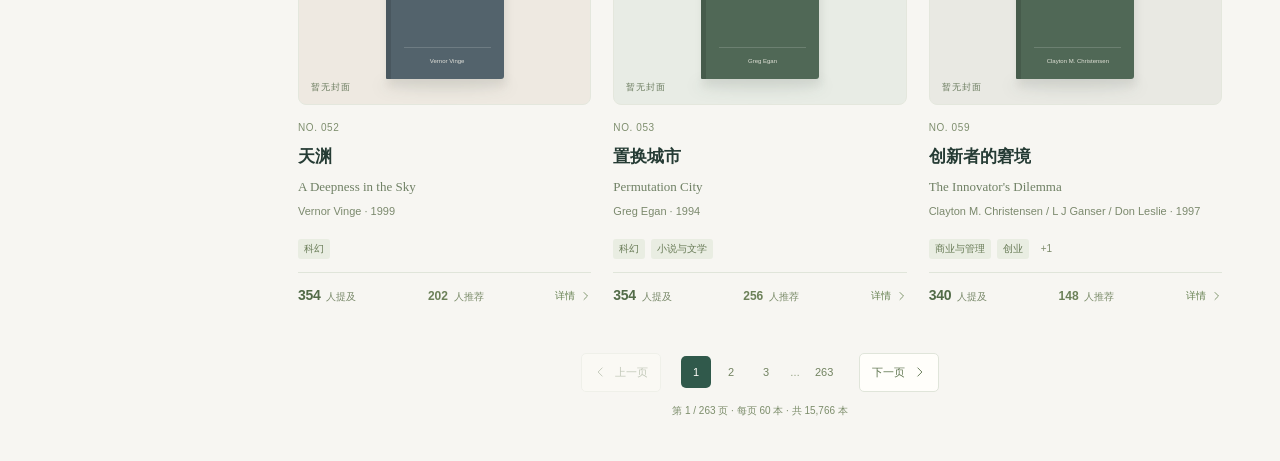
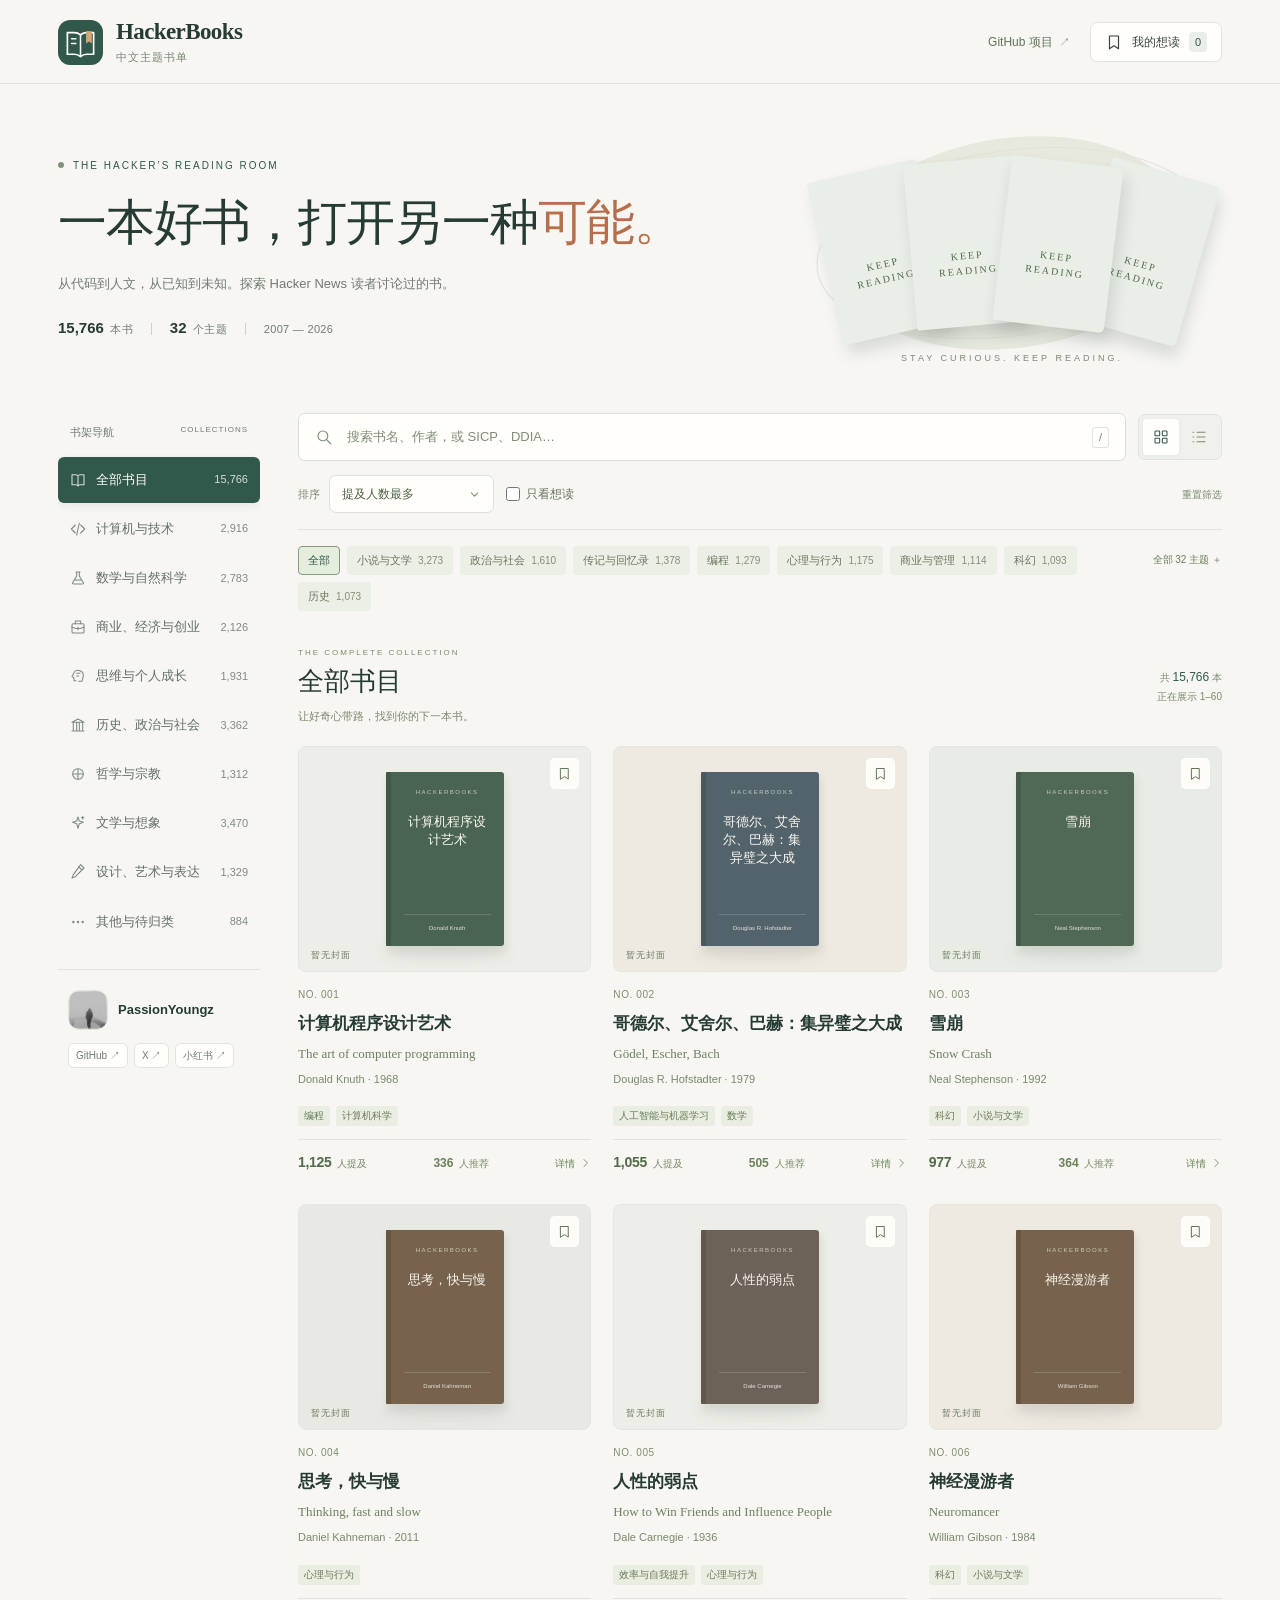
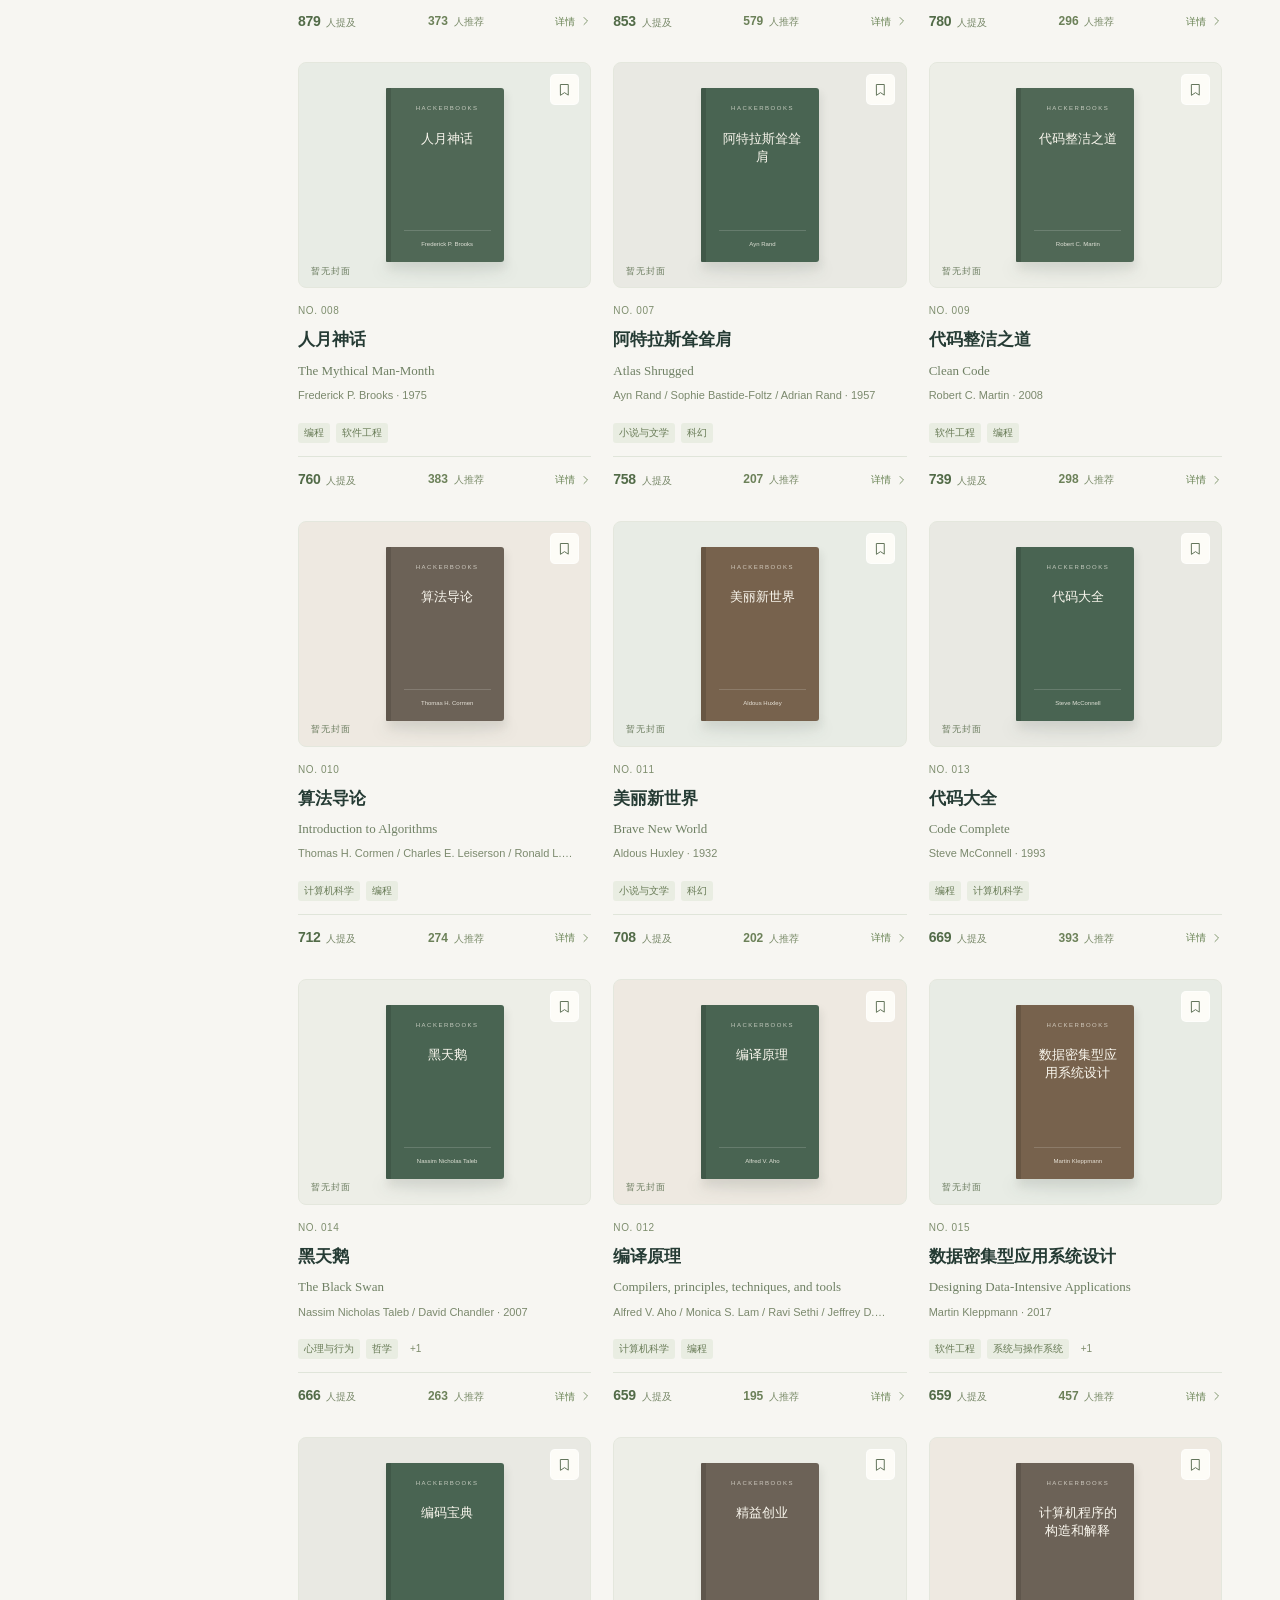
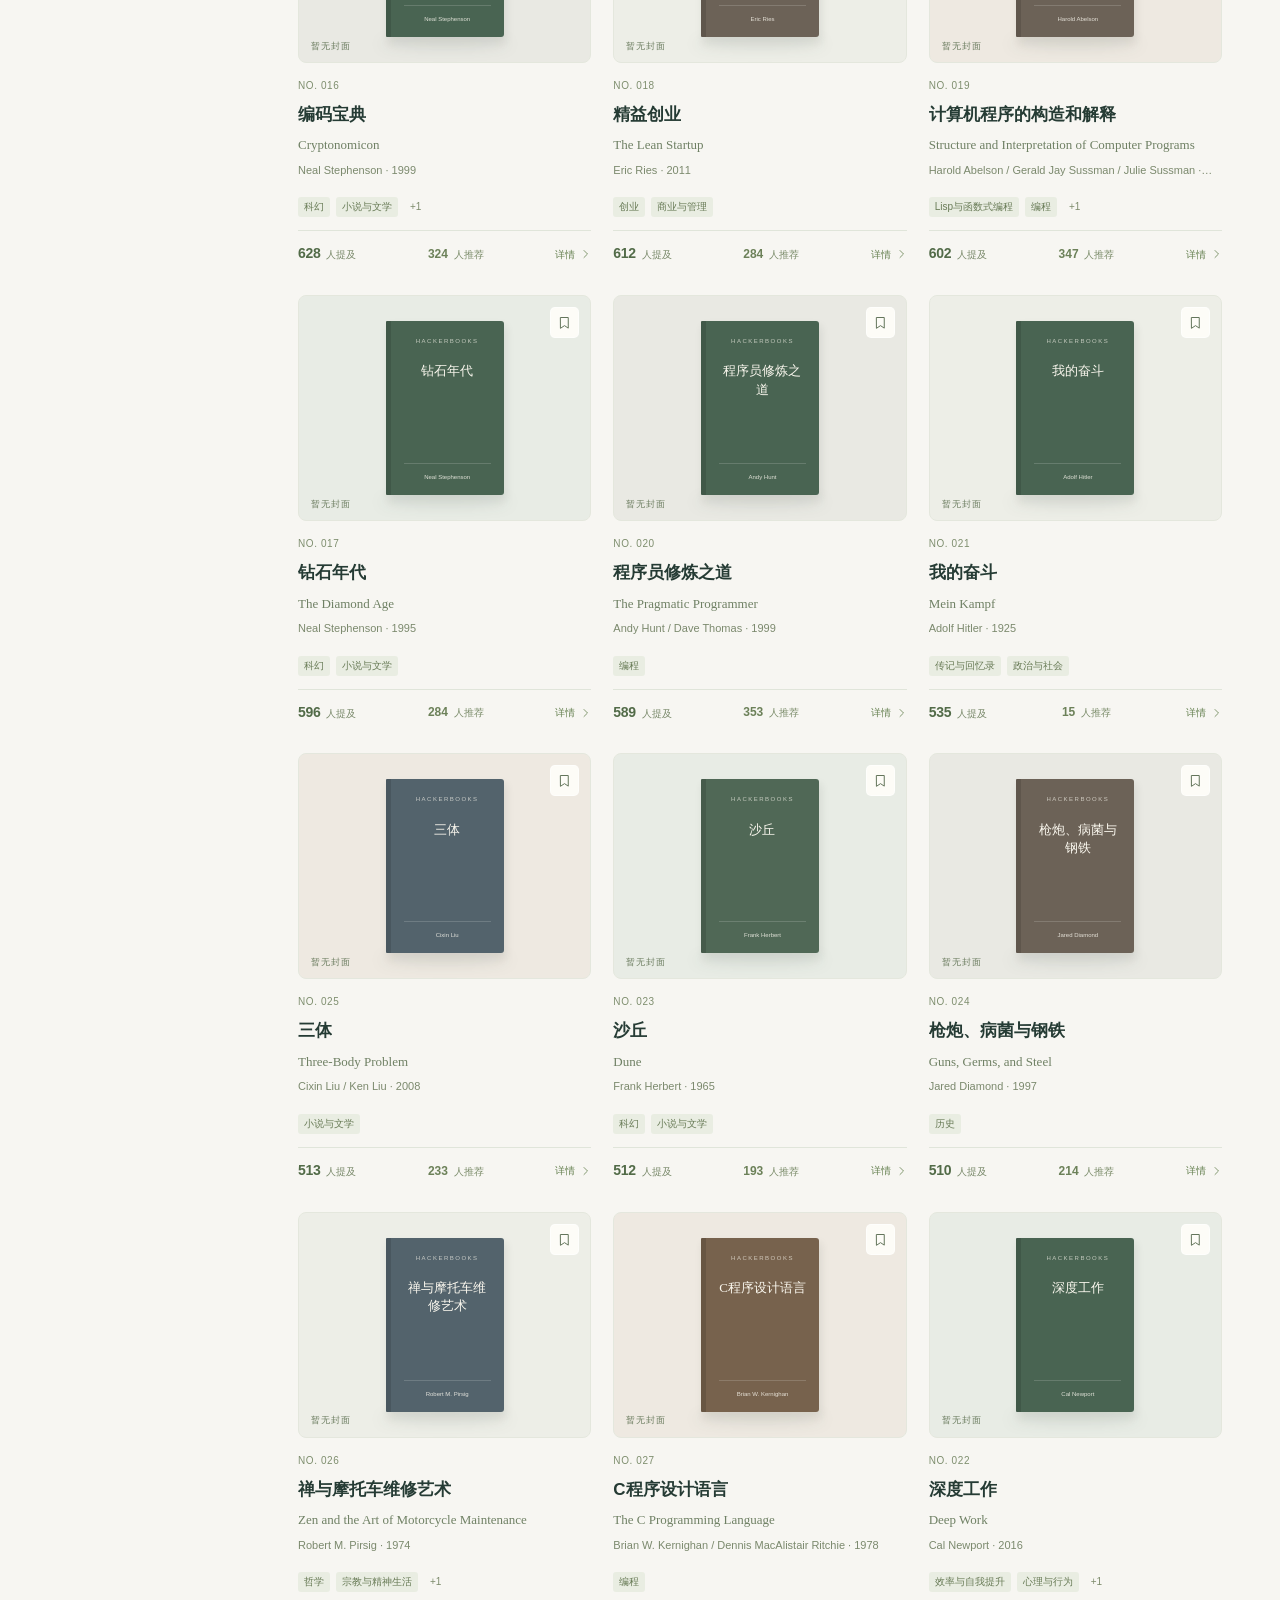
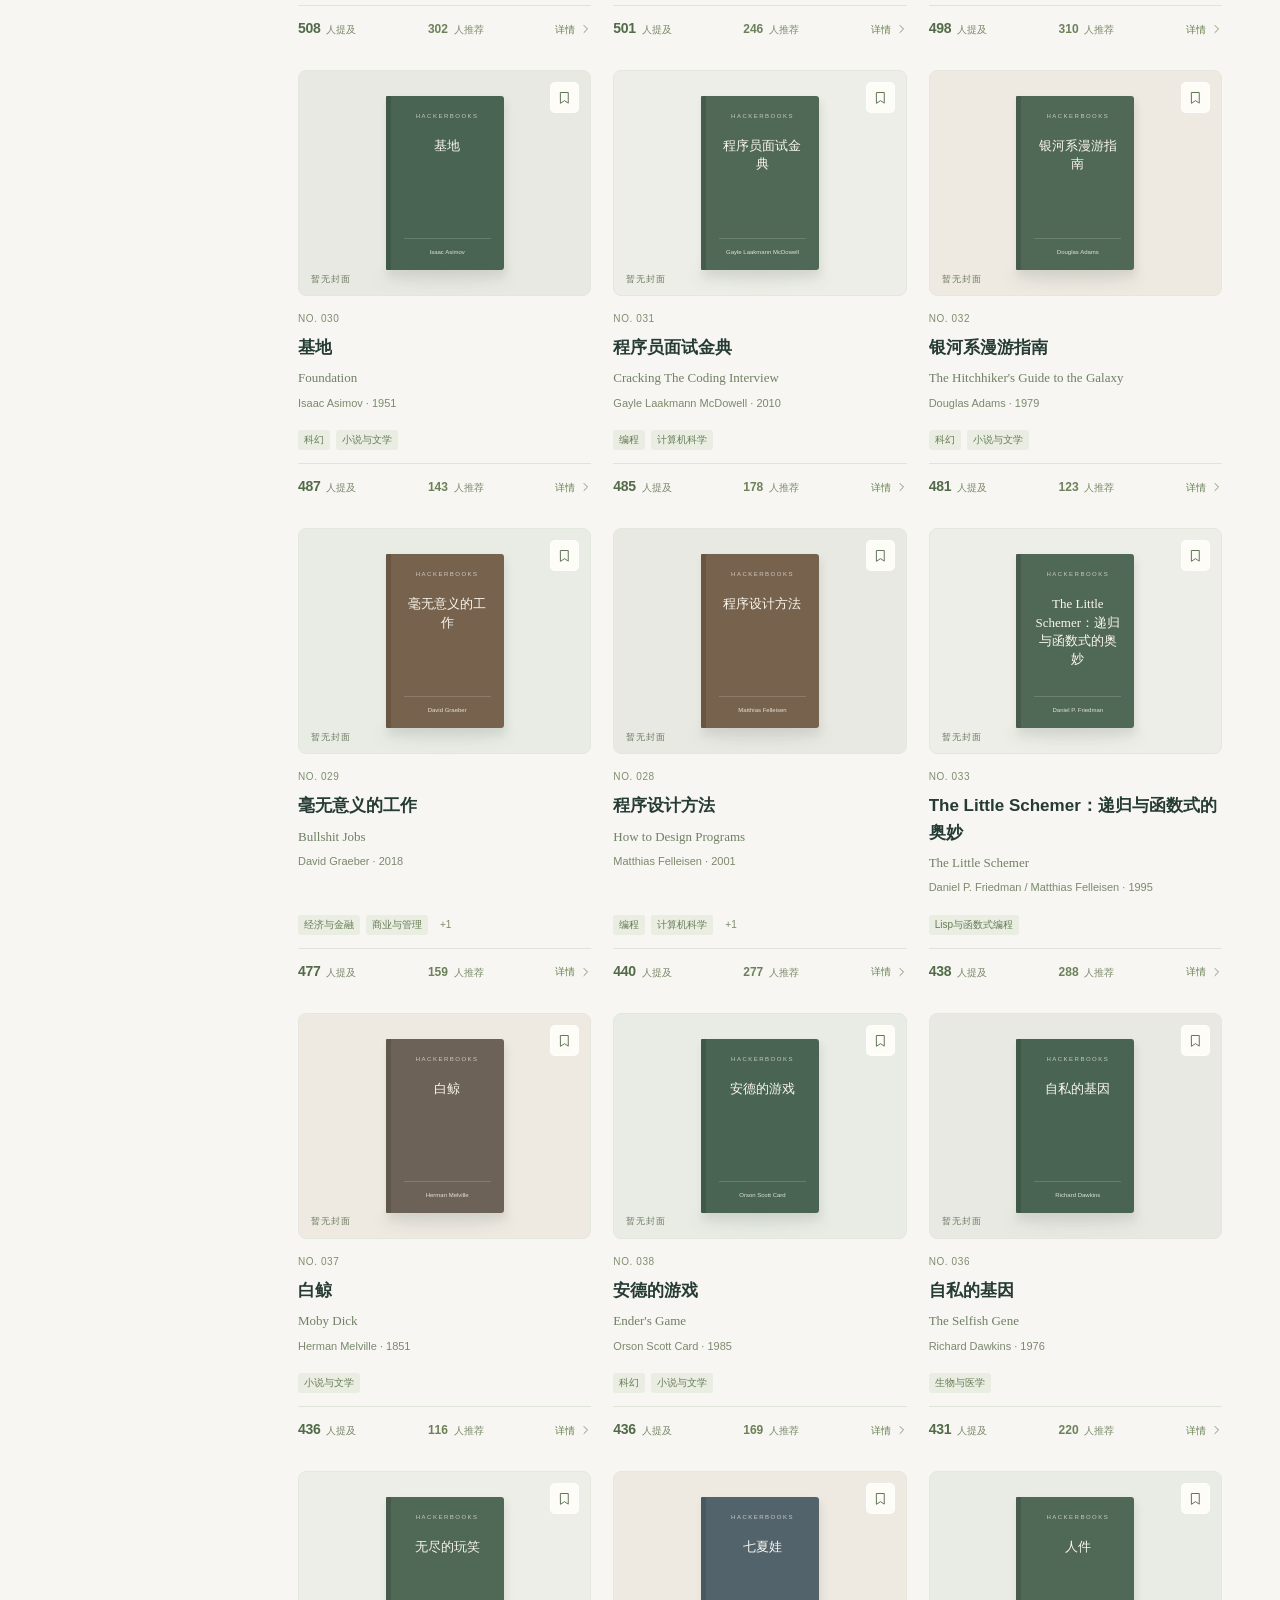
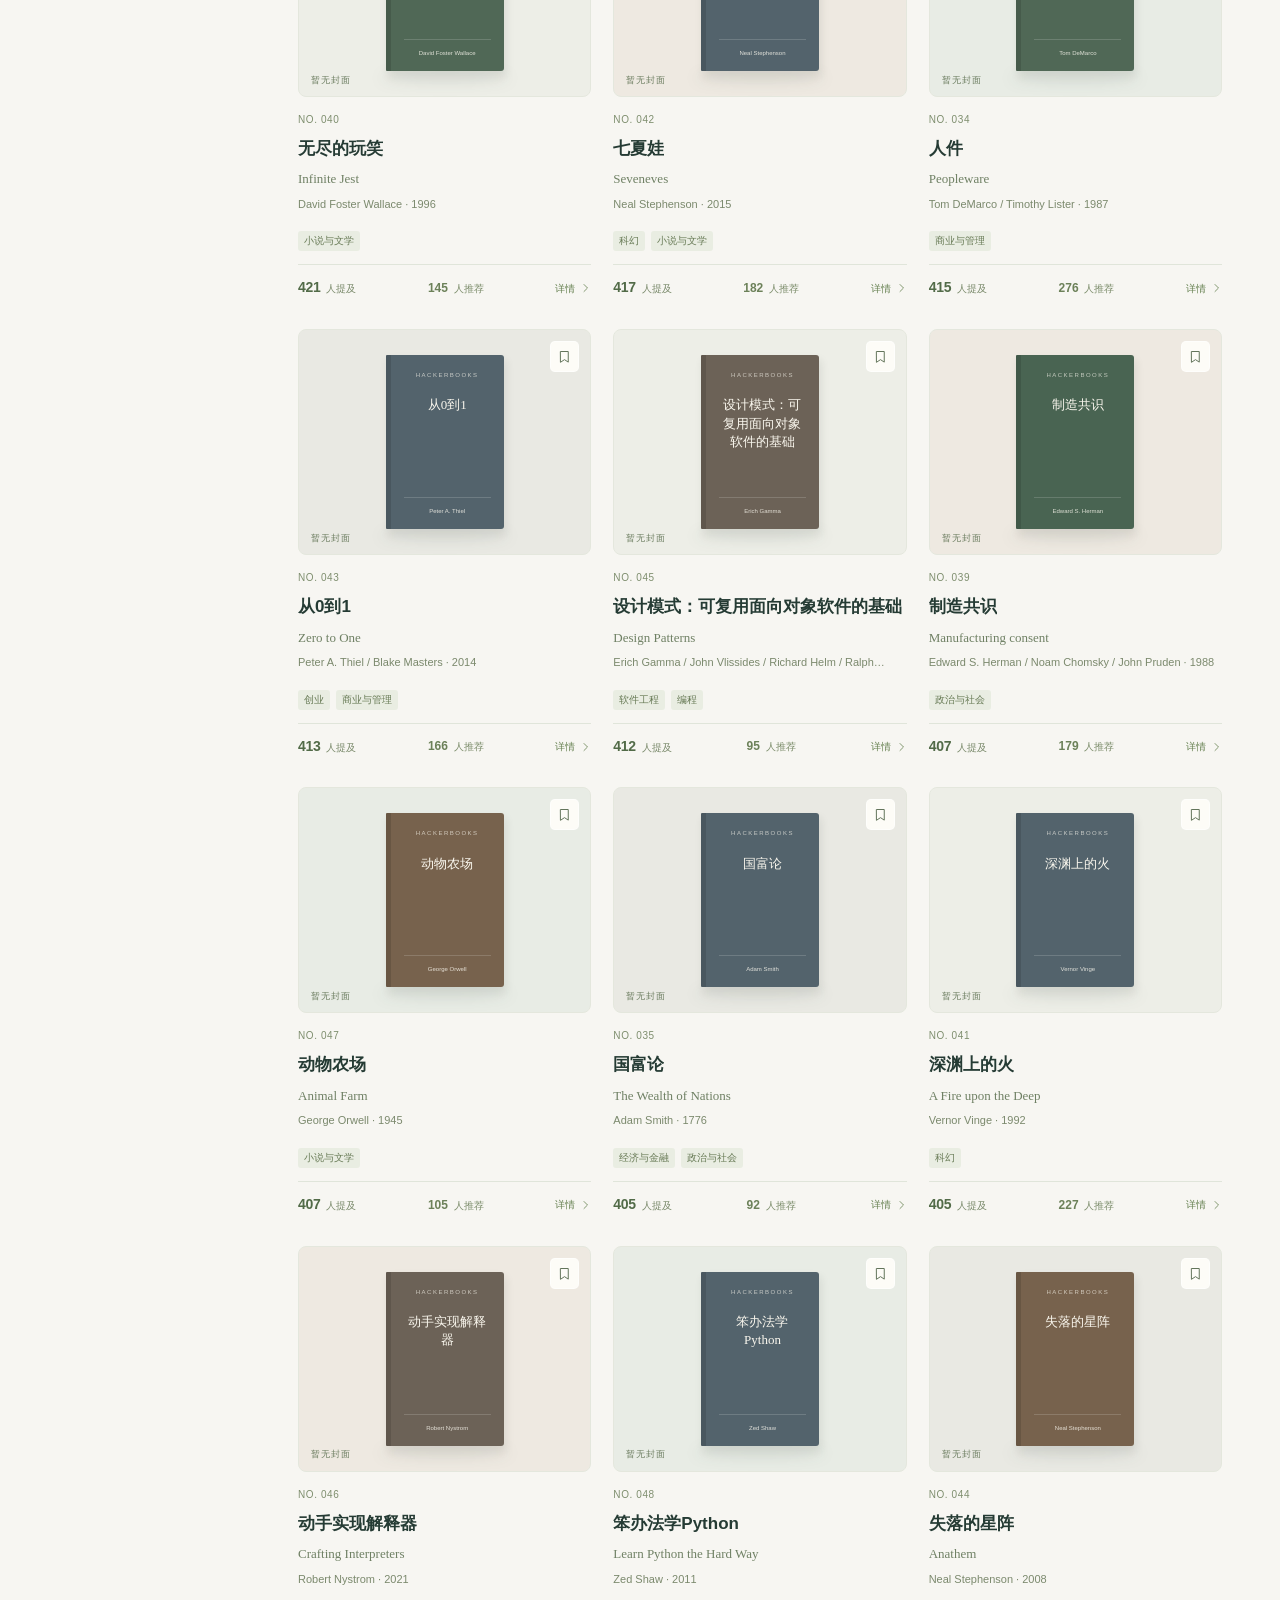
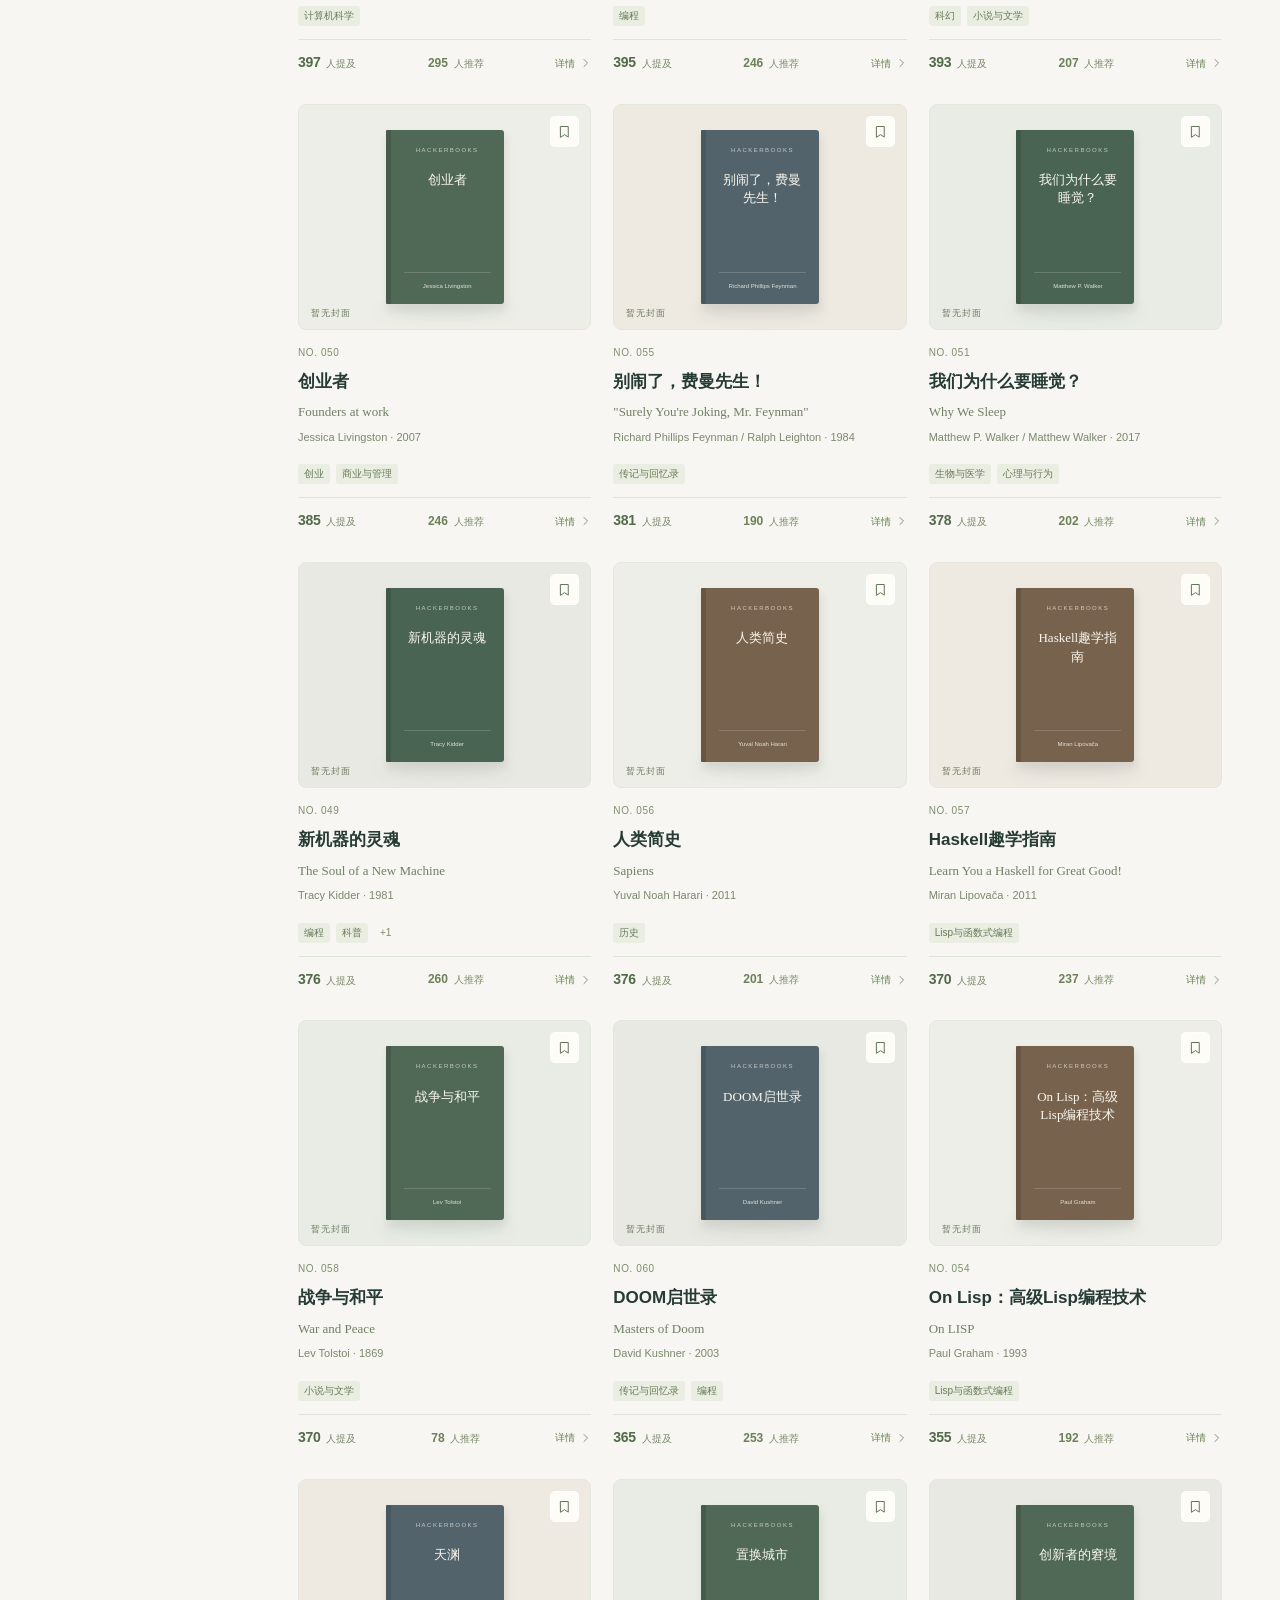
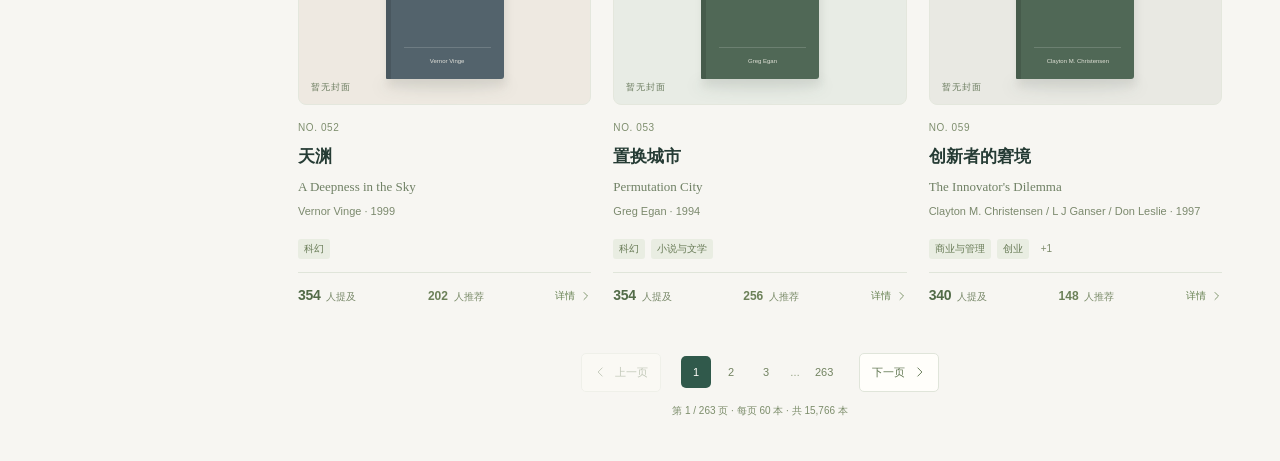
